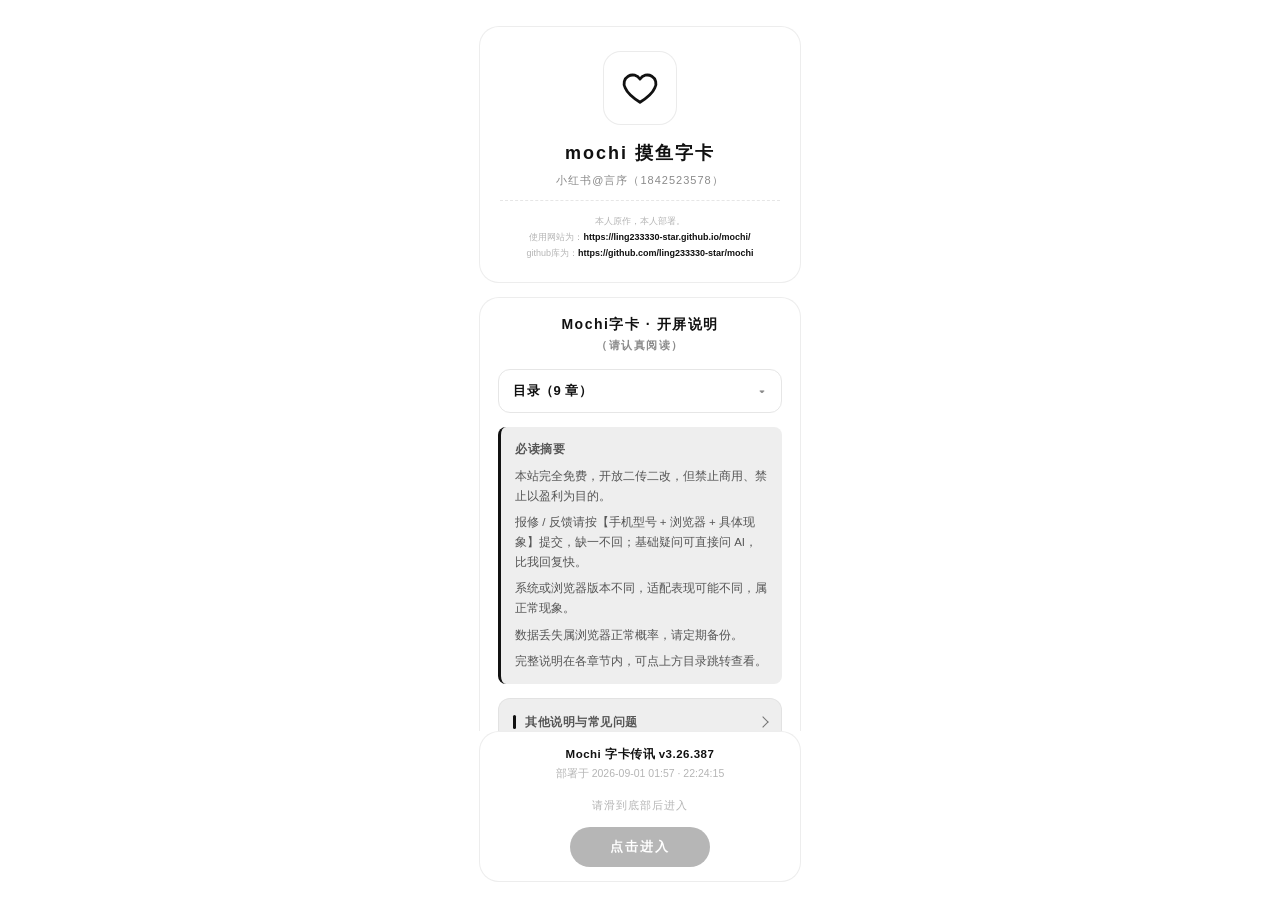
==== index.html @ 381692e0 "build: apply Loki polish update" ====
<!DOCTYPE html>
<html lang="zh-CN">
<head>
<meta charset="UTF-8">
<meta name="viewport" content="width=device-width, initial-scale=1.0, maximum-scale=1.0, user-scalable=no, viewport-fit=cover, interactive-widget=resizes-visual">
<title>Mochi 字卡传讯</title>
<meta name="description" content="情侣专属的摸鱼字卡聊天模拟器">
<meta name="theme-color" content="#111111">
<link rel="manifest" href="./manifest.json">
<!-- v3.5.158：站点图标用带 mochi 字母的 icon-512——Chrome 安卓通知左侧小图标取自站点图标 -->
<link rel="icon" type="image/png" sizes="512x512" href="./icon-512.png">
<link rel="icon" type="image/png" sizes="192x192" href="./icon-192.png">
<link rel="apple-touch-icon" href="./icon-180.png">
<meta name="apple-mobile-web-app-capable" content="yes">
<meta name="mobile-web-app-capable" content="yes">
<meta name="apple-mobile-web-app-status-bar-style" content="black-translucent">
<meta name="apple-mobile-web-app-title" content="Mochi">
<meta name="format-detection" content="telephone=no,address=no,email=no">
<!-- v3.6.x：全局无 Referer——网易云外链（music.163.com/song/media/outer/url）
     对带 Referer 的请求返回 403（防盗链），移动端 WebView/Edge 对
     audio.referrerPolicy 属性支持不完整，页面级 meta 是更可靠的保证 -->
<meta name="referrer" content="no-referrer">
<script>try{if(localStorage.getItem('xy-home-v2:theme-mode')==='dark')document.documentElement.setAttribute('data-theme','dark');}catch(e){}</script>
<style>
* { margin:0; padding:0; box-sizing:border-box; -webkit-tap-highlight-color:transparent; }
:root {
--ink:#111111; --muted:#8a8a8a; --line:#e6e6e6;
--page-bg:#e9e9e9; --page-bg-grad:#f6f6f6;
--phone-bg-a:#ffffff; --phone-bg-b:#f2f2f2; --phone-inset:#e8e8e8;
--card-bg:#ffffff; --card-bg-97:rgba(255,255,255,.97); --card-border:rgba(0,0,0,.1); --card-shadow:rgba(0,0,0,.04);
--input-bg:#ffffff; --input-border:#e0e0e0; --input-focus-border:#999;
--btn-bg:#111111; --btn-ink:#ffffff; --btn-cancel-bg:#eeeeee; --btn-cancel-ink:#555555;
--overlay-bg:rgba(0,0,0,.35); --static-bg:rgba(0,0,0,.04); --track-bg:#e0e0e0;
--hint-ink:#b5b5b5; --soft-ink:#555555; --pill-border:#ddd;
--danger-soft:#fff5f5; --danger-ink:#a32d2d;
--glass-bg:rgba(255,255,255,.92);
--bg-a:#ffffff; --bg-b:#ffffff;
--shadow-strong:rgba(0,0,0,.12);
--desk-font-scale:1;
--desk-card-scale:1;
}
[data-theme="dark"] {
--ink:#f0f0f0; --muted:#8a8a8a; --line:#333333;
--page-bg:#0c0c0c; --page-bg-grad:#1a1a1a;
--phone-bg-a:#1c1c1c; --phone-bg-b:#0e0e0e; --phone-inset:rgba(255,255,255,.08);
--card-bg:#1e1e1e; --card-bg-97:rgba(30,30,30,.97); --card-border:rgba(255,255,255,.1); --card-shadow:rgba(0,0,0,.4);
--input-bg:#2a2a2a; --input-border:#3a3a3a; --input-focus-border:#666;
--btn-bg:#f0f0f0; --btn-ink:#111111; --btn-cancel-bg:#2a2a2a; --btn-cancel-ink:#aaaaaa;
--overlay-bg:rgba(0,0,0,.6); --static-bg:rgba(255,255,255,.06); --track-bg:#3a3a3a;
--hint-ink:#666666; --soft-ink:#aaaaaa; --pill-border:#3a3a3a;
--danger-soft:rgba(163,45,45,.18); --danger-ink:#ef9a9a;
--glass-bg:rgba(30,30,30,.92);
--bg-a:#1c1c1c; --bg-b:#0e0e0e;
--shadow-strong:rgba(0,0,0,.5);
}
html,body { overflow-x:hidden;
min-height:100vh;
font-family:'PingFang SC','Microsoft YaHei',-apple-system,sans-serif;
background:radial-gradient(80% 60% at 50% 0%, var(--page-bg-grad) 0%, transparent 60%), var(--page-bg);
display:flex; align-items:center; justify-content:center;
color:var(--ink);
-webkit-text-size-adjust:100%; text-size-adjust:100%;
overscroll-behavior:none;
}
body { height:100vh; height:100dvh; padding:24px; box-sizing:border-box; margin:0; }
html { margin:0; padding:0; }
.splash {
position:fixed; inset:0; z-index:999;
background:var(--card-bg);
display:flex; flex-direction:column; align-items:center;
transition:opacity .4s ease;
}
.splash.hide { opacity:0; pointer-events:none; display:none; }
.splash-box {
flex:1; min-height:0; width:100%; overflow-y:auto;
display:flex; flex-direction:column; align-items:center;
box-sizing:border-box; text-align:center; padding:26px 20px 12px;
scrollbar-width:none; -ms-overflow-style:none;
}
.splash-box::-webkit-scrollbar { display:none; }
.splash-brandcard {
width:min(322px, 100%); box-sizing:border-box;
padding:24px 20px 20px;
background:var(--card-bg); border:1px solid rgba(0,0,0,.07);
border-radius:20px;
display:flex; flex-direction:column; align-items:center;
animation:splash-fade-up .6s ease .04s backwards;
}
.splash-brandcard .splash-logo {
width:74px; height:74px; margin:0 auto 16px;
border-radius:18px;
background:var(--card-bg); border:1px solid rgba(0,0,0,.08);
display:flex; align-items:center; justify-content:center;
animation:splash-pop .7s ease .1s backwards;
}
.splash-logo svg { width:38px; height:38px; }
.splash-title { font-size:18px; font-weight:800; letter-spacing:2px; color:var(--ink); }
.splash-brand { margin-top:8px; font-size:11px; color:var(--muted); letter-spacing:1px; }
.splash-source { margin-top:12px; padding-top:12px; border-top:1px dashed var(--line); text-align:center; width:100%; }
.splash-source-line { font-size:9px; color:var(--hint-ink); line-height:1.8; letter-spacing:0; white-space:nowrap; }
.splash-source-url { color:var(--ink); font-weight:600; }
.splash-footcard {
width:min(322px, 100%); box-sizing:border-box;
padding:14px 18px calc(14px + var(--mochi-safe-bottom,env(safe-area-inset-bottom,0px)));
background:var(--card-bg); border:1px solid rgba(0,0,0,.07);
border-radius:20px;
display:flex; flex-direction:column; align-items:center;
margin-bottom:calc(var(--mochi-safe-bottom,env(safe-area-inset-bottom,0px)) + 18px);
animation:splash-fade-up .6s ease .4s backwards;
}
.splash-ver {
display:flex; flex-direction:column; align-items:center; gap:3px;
line-height:1.5;
}
.splash-ver .sv-app { font-size:11.5px; font-weight:700; color:var(--ink); letter-spacing:.5px; }
.splash-ver .sv-deploy { font-size:10.5px; color:var(--hint-ink); }
.splash-notice {
margin:14px auto 0; width:min(322px, 100%); text-align:left;
background:var(--card-bg); border:1px solid rgba(0,0,0,.07);
border-radius:20px; padding:18px 18px 20px;
animation:splash-fade-up .6s ease .32s backwards;
}
.splash-notice-title { font-size:14px; font-weight:800; color:var(--ink); text-align:center; margin-bottom:5px; letter-spacing:1.5px; }
.splash-notice-sub { font-size:10.5px; font-weight:600; color:var(--muted); text-align:center; margin-bottom:16px; letter-spacing:1.5px; }
.splash-notice-list p { font-size:11.5px; line-height:1.75; color:var(--soft-ink); }
.splash { --sp-ink:#111111; --sp-soft:rgba(17,17,17,.07); }
[data-theme="dark"] .splash { --sp-ink:#e8e8e8; --sp-soft:rgba(255,255,255,.09); }
.splash-tip {
margin:0 0 12px; padding:10px 14px 11px 16px;
background:var(--sp-soft); border-left:3px solid var(--sp-ink); border-radius:8px;
}
.splash-tip p { color:var(--soft-ink); line-height:1.75; }
.splash-tip p + p { margin-top:6px; }
.splash-tip .splash-tip-h { color:var(--ink); font-weight:800; font-size:12px; }
.splash-summary {
margin:0 0 14px; padding:12px 14px 13px 14px;
background:var(--sp-soft); border-left:3px solid var(--sp-ink); border-radius:8px;
}
.splash-summary-title { font-size:12px; font-weight:800; color:var(--ink); margin-bottom:7px; letter-spacing:.6px; }
.splash-summary p { font-size:11.5px; line-height:1.75; color:var(--soft-ink); }
.splash-summary p + p { margin-top:6px; }
.splash-sec-wrap { counter-reset: notice; }
.splash-sec-wrap + .splash-sec-wrap { margin-top:12px; }
.splash-toc {
margin:0 0 14px;
border:1px solid var(--line); border-radius:12px; overflow:hidden;
background:var(--card-bg);
}
.splash-toc-head {
display:flex; align-items:center; justify-content:space-between; gap:8px;
width:100%; padding:12px 14px;
font-size:13px; font-weight:800; letter-spacing:.5px;
color:var(--ink); background:transparent; border:0; text-align:left;
cursor:pointer; user-select:none; -webkit-tap-highlight-color:transparent;
transition:background .2s ease;
}
.splash-toc-head:active { background:var(--sp-soft); }
.splash-toc-chev {
display:inline-block; width:auto; padding:2px 2px 0; text-align:center;
font-size:11px; line-height:1; color:var(--muted); transition:transform .25s ease;
}
.splash-toc.open .splash-toc-chev { transform:rotate(180deg); }
.splash-toc-body { display:none; border-top:1px solid var(--line); counter-reset: toc; }
.splash-toc.open .splash-toc-body { display:block; }
.splash-toc-chip {
display:flex; align-items:center; gap:10px;
width:100%; padding:11px 14px;
font-size:12px; font-weight:700; line-height:1.2; letter-spacing:.4px;
color:var(--muted); background:transparent; border:0; border-bottom:1px solid var(--line);
text-align:left; cursor:pointer; user-select:none; -webkit-tap-highlight-color:transparent;
transition:color .2s ease, background .2s ease;
}
.splash-toc-chip::before {
counter-increment:toc; content:counter(toc, decimal-leading-zero);
display:inline-block; min-width:20px;
font-size:10px; font-weight:800; letter-spacing:0; color:var(--hint-ink);
font-variant-numeric:tabular-nums;
}
.splash-toc-chip:last-child { border-bottom:0; }
.splash-toc-chip:active { background:var(--sp-soft); }
.splash-toc-chip.active { color:var(--ink); font-weight:800; background:var(--sp-soft); }
.splash-toc-chip.active::before { color:var(--sp-ink); }
.splash-sec-collapsible {
border-radius:12px; overflow:hidden;
background:var(--sp-soft); border:1px solid rgba(0,0,0,.05);
scroll-margin-top:10px; }
[data-theme="dark"] .splash-sec-collapsible { border-color:rgba(255,255,255,.06); }
.splash-sec-collapsible .splash-sec {
margin:0; padding:13px 14px; cursor:pointer; user-select:none; -webkit-tap-highlight-color:transparent;
}
.splash-sec-collapsible .splash-sec::after {
content:""; margin-left:auto;
width:7px; height:7px; border-right:1.5px solid var(--sp-ink);
border-bottom:1.5px solid var(--sp-ink);
transform:rotate(-45deg); transition:transform .2s ease;
flex-shrink:0; opacity:.55;
}
.splash-sec-collapsible.is-collapsed .splash-sec-content { display:none; }
.splash-sec-collapsible:not(.is-collapsed) .splash-sec::after { transform:rotate(45deg); }
.splash-sec-collapsible .splash-sec-content {
padding:4px 16px 14px;
background:var(--card-bg);
border-top:1px solid rgba(127,127,127,.1);
}
.splash-sec {
display:flex; align-items:center; gap:9px;
margin-bottom:9px; font-size:13px; font-weight:800; color:var(--ink); letter-spacing:.5px;
}
.splash-sec::before { content:""; width:3px; height:14px; border-radius:2px; background:var(--sp-ink); flex-shrink:0; }
.splash-sub { margin:12px 0 6px; font-size:11.5px; font-weight:800; color:var(--ink); letter-spacing:.5px; }
.splash-item { counter-increment:notice; position:relative; padding-left:23px; margin-bottom:9px; line-height:1.75; }
.splash-item:last-child { margin-bottom:0; }
.splash-item::before {
content:counter(notice);
position:absolute; left:0; top:2px;
min-width:17px; height:17px; line-height:16px; text-align:center;
box-sizing:border-box; padding:0 2px; border-radius:9px;
background:var(--sp-soft); color:var(--sp-ink);
font-size:10px; font-weight:800;
}
.splash-bullet { position:relative; padding-left:23px; margin-bottom:6px; line-height:1.7; }
.splash-bullet::before {
content:"·"; position:absolute; left:8px; top:-1px;
font-size:15px; font-weight:800; color:var(--sp-ink); line-height:1.6;
}
.splash-enter {
display:inline-block; margin-top:14px; padding:11px 40px;
background:var(--btn-bg); color:var(--btn-ink); font-size:13px; font-weight:700;
border-radius:99px; letter-spacing:2px; cursor:pointer;
-webkit-tap-highlight-color:transparent; user-select:none;
box-shadow:0 3px 10px rgba(0,0,0,.12);
transition:opacity .35s ease, transform .12s ease;
}
.splash-enter:active { opacity:.75; transform:scale(.97); }
.splash-enter.is-disabled { opacity:.3; box-shadow:none; pointer-events:none; }
.splash-enter[hidden] { display:none; }
.splash-enter-hint {
margin-top:16px; font-size:11px; color:var(--hint-ink); letter-spacing:1px;
}
.splash-enter-hint[hidden] { display:none; }
.splash-btns {
display:flex; align-items:center; justify-content:center; gap:10px;
margin-top:14px;
}
.splash-btns .splash-enter { margin-top:0; }
.splash-loading {
margin-top:16px; font-size:12px; color:var(--hint-ink); letter-spacing:1px;
}
.splash-loading[hidden] { display:none; }
@keyframes splash-pop {
0% { transform:scale(.8); opacity:0; }
100% { transform:scale(1); opacity:1; }
}
@keyframes splash-fade-up {
0% { opacity:0; transform:translateY(14px); }
100% { opacity:1; transform:translateY(0); }
}
.phone {
box-sizing:border-box;
width:390px; max-width:100vw; flex-shrink:0; position:relative;
height:min(844px, calc(100dvh - 48px));
height:min(844px, calc(100vh - 48px));
border-radius:44px; padding:16px 18px 18px;
display:flex; flex-direction:column; overflow:hidden;
box-shadow:0 30px 70px rgba(0,0,0,.1), inset 0 0 0 1px var(--phone-inset);
background:
linear-gradient(168deg, var(--bg-a, #ffffff) 0%, var(--bg-b, #f2f2f2) 100%);
}
@media (max-width: 900px) {
html, body { padding:0; min-height:100vh; min-height:100svh; min-height:100dvh; }
.phone {
box-sizing:border-box;
width:100vw; height:100vh; height:100svh; height:100dvh;
border-radius:0; box-shadow:none;
padding:0 18px 18px;
}
.statusbar {
padding-top:max(calc(14px + env(safe-area-inset-top, 0px)), 14px);
padding-bottom:10px;
}
}
html.force-mobile, html.force-mobile body { padding:0; min-height:100vh; min-height:100svh; min-height:100dvh; }
html.force-mobile .phone {
box-sizing:border-box;
width:100vw; height:100vh; height:100svh; height:100dvh;
border-radius:0; box-shadow:none;
padding:0 18px 18px;
}
html.force-mobile .statusbar {
padding-top:max(calc(14px + env(safe-area-inset-top, 0px)), 14px);
padding-bottom:10px;
}
html.force-mobile .phone input:not([readonly]):not([type="checkbox"]):not([type="radio"]):not([type="range"]):not([type="file"]):not([type="color"]):not([type="hidden"]):not([type="date"]):not([type="time"]):not([type="datetime-local"]):not([type="month"]):not([type="week"]):not([type="button"]):not([type="submit"]):not([type="reset"]),
html.force-mobile .phone textarea:not([readonly]),
html.force-mobile .phone select,
html.force-mobile .phone [contenteditable="true"] { font-size:16px; }
html.force-mobile, html.force-mobile body, html.force-mobile * { touch-action: manipulation; }
html.force-mobile, html.force-mobile body, html.force-mobile .phone, html.force-mobile img { -webkit-touch-callout:none; }
html.force-mobile .tabbar { margin-bottom:var(--mochi-safe-bottom,env(safe-area-inset-bottom,0px)); }
html.force-mobile .phone .page.full .chat-input-row {
margin: 0; border-radius: 0;
border-left: none; border-right: none; border-bottom: none;
padding-left: 12px; padding-right: 12px; padding-top: 10px;
padding-bottom: calc(10px + var(--mochi-safe-bottom,env(safe-area-inset-bottom,0px)));
}
html.force-mobile .phone .page.full .chat-head { padding-top: calc(10px + env(safe-area-inset-top, 0px)); }
html.force-mobile .phone .page.full { padding-bottom: 0; }
html.force-mobile #page-chat { background: var(--page-bg-grad); }
html.force-mobile button, html.force-mobile .app, html.force-mobile .set-row,
html.force-mobile .tab, html.force-mobile .msg, html.force-mobile .feed-post,
html.force-mobile .mail-item { -webkit-tap-highlight-color:transparent; }
html.force-mobile .page-slide,
html.force-mobile .deco-widget, html.force-mobile .mini-card, html.force-mobile .checkin,
html.force-mobile .weekend-box, html.force-mobile .music-widget,
html.force-mobile .memo-card, html.force-mobile .mood-card, html.force-mobile .week-card,
html.force-mobile .desk-period, html.force-mobile .app-grid, html.force-mobile .mini-row { zoom:1; }
.fs-active .phone, .fs-css-active .phone {
width:100vw; height:100vh; height:100svh; height:100dvh;
max-width:none; border-radius:0; box-shadow:none;
padding:0 18px 18px;
}
@media (display-mode: fullscreen) {
.phone {
width:100vw; height:100vh; height:100svh; height:100dvh;
max-width:none; border-radius:0; box-shadow:none;
padding:0 18px 18px;
}
}
html.ios-vv-fit:not(.ios-pwa-standalone) .phone,
html.tablet.ios-vv-fit:not(.ios-pwa-standalone) .phone { height:var(--mochi-ios-h, 100dvh); }
.ios-pwa-standalone .phone,
html.tablet.ios-pwa-standalone .phone {
position:fixed;
inset:auto;
top:0;
left:0;
width:100vw;
max-width:none;
height:100vh;
margin:0;
border-radius:0;
box-shadow:none;
padding-top:10px;
padding-bottom:0;
}
html.ios-pwa-standalone .tabbar { margin-bottom:0; }
html.ios-pwa-standalone,
html.ios-pwa-standalone body {
width:100%;
height:100vh;
min-height:100vh;
margin:0;
padding:0;
overflow:hidden;
display:block;
}
html.ios-pwa-standalone,
html.ios-pwa-standalone body { background: var(--bg-b); }
@media (display-mode: standalone) {
html, body { background: var(--bg-b); }
}
@media (max-width: 900px) {
.phone input:not([readonly]):not([type="checkbox"]):not([type="radio"]):not([type="range"]):not([type="file"]):not([type="color"]):not([type="hidden"]):not([type="date"]):not([type="time"]):not([type="datetime-local"]):not([type="month"]):not([type="week"]):not([type="button"]):not([type="submit"]):not([type="reset"]),
.phone textarea:not([readonly]),
.phone select,
.phone [contenteditable="true"] {
font-size:16px;
}
html, body, * { touch-action: manipulation; }
html, body, .phone, img { -webkit-touch-callout:none; }
}
@media (max-width: 900px) {
.tabbar {
margin-bottom:var(--mochi-safe-bottom,env(safe-area-inset-bottom,0px));
}
.phone .page.full .chat-input-row {
margin: 0;
border-radius: 0;
border-left: none; border-right: none; border-bottom: none;
padding-left: 12px; padding-right: 12px;
padding-top: 10px;
padding-bottom: calc(10px + var(--mochi-safe-bottom,env(safe-area-inset-bottom,0px)));
}
.phone .page.full .chat-head { padding-top: calc(10px + env(safe-area-inset-top, 0px)); }
.phone .page.full { padding-bottom: 0; }
#page-chat { background: var(--page-bg-grad); }
}
@media (display-mode: fullscreen) {
.phone .page.full .chat-head { padding-top: max(env(safe-area-inset-top, 0px), 12px); }
.phone .page.full .gs-title, .phone .page.full .card-tabs,
.phone .page.full .div-h-title, .phone .page.full .stats-top-name { padding-top: max(env(safe-area-inset-top, 0px), 12px); }
}
.fs-active .phone .page.full .chat-head { padding-top: max(env(safe-area-inset-top, 0px), 12px); }
.fs-active .phone .page.full .gs-title, .fs-active .phone .page.full .card-tabs,
.fs-active .phone .page.full .div-h-title, .fs-active .phone .page.full .stats-top-name { padding-top: max(env(safe-area-inset-top, 0px), 12px); }
@media (max-width: 900px) {
.ios-fs-active .phone { padding-top: max(env(safe-area-inset-top, 0px), 12px); }
.ios-fs-active .phone .statusbar { display: none; }
}
@media (max-width: 900px) {
.fs-css-active .phone { padding-top: max(env(safe-area-inset-top, 0px), 12px); }
}
html.tablet body { padding:0; }
html.tablet .phone {
width:min(640px, 100vw); max-width:none; flex-shrink:0;
height:100vh; height:100svh; height:100dvh;
border-radius:0; box-shadow:none;
padding:0 18px 18px;
}
html.tablet .phone.no-statusbar { padding:0; }
html.tablet .statusbar {
padding-top:max(calc(14px + env(safe-area-inset-top, 0px)), 14px);
padding-bottom:10px;
}
html.tablet.fs-active .phone, html.tablet.fs-css-active .phone { width:100vw; max-width:none; }
@media (display-mode: fullscreen) { html.tablet .phone { width:100vw; max-width:none; } }
html.tablet.ios-fs-active .phone { padding-top:max(env(safe-area-inset-top, 0px), 12px); }
html.tablet .phone .page.full .chat-input-row {
margin:0; border-radius:0;
border-left:none; border-right:none; border-bottom:none;
padding-left:12px; padding-right:12px;
padding-top:10px;
padding-bottom:calc(10px + var(--mochi-safe-bottom,env(safe-area-inset-bottom,0px)));
}
html.tablet .phone .page.full .chat-head { padding-top:calc(10px + env(safe-area-inset-top, 0px)); }
html.tablet .phone .page.full { padding-bottom:0; }
html.tablet #page-chat { background:var(--page-bg-grad); }
html.tablet .tabbar { margin-bottom:var(--mochi-safe-bottom,env(safe-area-inset-bottom,0px)); }
html.tablet .page-slide { zoom:1; }
html.tablet .deco-widget, html.tablet .mini-card, html.tablet .checkin,
html.tablet .weekend-box, html.tablet .music-widget, html.tablet .memo-card,
html.tablet .mood-card, html.tablet .week-card, html.tablet .desk-period, html.tablet .app-grid, html.tablet .mini-row { zoom:1; }
html.tablet .app .app-ico { width:64px; height:64px; }
html.tablet .app .app-name { font-size:12px; }
html.tablet .msg:not(.msg-ask):not(.msg-center) { max-width:70%; }
html.tablet .modal { width:min(320px, 82vw); }
html.tablet .phone input:not([readonly]):not([type="checkbox"]):not([type="radio"]):not([type="range"]):not([type="file"]):not([type="color"]):not([type="hidden"]):not([type="date"]):not([type="time"]):not([type="datetime-local"]):not([type="month"]):not([type="week"]):not([type="button"]):not([type="submit"]):not([type="reset"]),
html.tablet .phone textarea:not([readonly]),
html.tablet .phone select,
html.tablet .phone [contenteditable="true"] { font-size:16px; }
html.tablet, html.tablet * { touch-action:manipulation; }
html.tablet body, html.tablet .phone, html.tablet img { -webkit-touch-callout:none; }
@media (orientation: landscape) and (min-width: 1024px) {
html.tablet .phone { width:min(820px, 100vw); }
html.tablet .msg:not(.msg-ask):not(.msg-center) { max-width:min(70%, 460px); }
html.tablet .modal { width:min(360px, 82vw); }
}
.cc-import-progress {
position:fixed; inset:0; z-index:99999;
background:rgba(0,0,0,.45);
display:flex; align-items:center; justify-content:center;
}
.cc-import-progress[hidden] { display:none; }
.cc-ip-box {
width:min(280px, 84vw); background:var(--card-bg); border-radius:18px;
padding:22px 20px 18px; text-align:center;
box-shadow:0 20px 50px rgba(0,0,0,.18);
}
.cc-ip-title { font-size:15px; font-weight:700; margin-bottom:12px; }
.cc-ip-bar {
height:8px; border-radius:99px; background:var(--track-bg); overflow:hidden; margin:14px 0 10px;
}
.cc-ip-fill {
height:100%; width:0%; border-radius:99px; background:var(--btn-bg);
transition:width .25s ease;
}
.cc-ip-sub { font-size:12px; color:var(--muted); min-height:16px; }
@media (max-width: 900px) {
button, .app, .set-row, .tab, .msg, .feed-post, .mail-item {
-webkit-tap-highlight-color:transparent;
}
}
body.scroll-lock { overflow:hidden; }
body.scroll-lock .page { overflow:hidden; }
.ce-box {
white-space:pre-wrap; word-break:break-word; outline:none;
caret-color:var(--ink); line-height:1.5;
}
.ce-box:empty::before {
content:attr(data-ph); color:var(--hint-ink); pointer-events:none;
}
input.ce-ghost, textarea.ce-ghost {
position:absolute; width:1px !important; height:1px !important; opacity:0;
pointer-events:none; padding:0; border:0;
}
#tc-mask, #call-mask, #feed-notice-panel, #poke-card, #emoji-panel, #chat-ask-panel, #qa-mask {
overscroll-behavior:contain;
}
.glass {
background: var(--glass-bg);
border: 1px solid var(--card-border);
box-shadow: 0 2px 8px var(--card-shadow);
}
.app-ico svg, .deco-avatar .ring svg, .chat-item .av svg, .chat-search svg,
.ch-back svg, .set-row .ico svg, .set-row .arrow svg, .msg-av svg,
.mw-btn, .mw-heart {
stroke: var(--ink);
}
.mw-bars { fill: var(--ink); }
.statusbar {
display:flex; align-items:center; justify-content:space-between;
padding:4px 4px 12px; font-size:13px; font-weight:600; z-index:2;
}
.statusbar .brand { font-weight:800; letter-spacing:.5px; }
.statusbar .sb-right { display:flex; align-items:center; gap:8px; }
.statusbar .icons { display:flex; gap:6px; align-items:center; }
.page { flex:1; display:flex; flex-direction:column; overflow-y:auto; z-index:2; padding-bottom:4px; }
.page[hidden] { display:none; }
.app[hidden] { display:none !important; }
.modal-mask {
position:absolute; inset:0; z-index:90;
background:var(--overlay-bg);
display:flex; align-items:center; justify-content:center;
}
.modal-mask[hidden] { display:none; }
.modal {
width:min(272px, 82vw);
max-height: min(78vh, calc(100% - 24px));
overflow-y:auto;
background:var(--card-bg-97);
border:1px solid var(--card-border);
border-radius:22px; padding:18px 18px 16px;
box-shadow:0 20px 50px var(--shadow-strong);
}
.modal-title { font-size:15px; font-weight:700; margin-bottom:12px; }
.modal-input {
width:100%; border:1px solid var(--input-border); border-radius:12px;
padding:10px 12px; font-size:14px; font-family:inherit;
outline:none; background:var(--input-bg); color:var(--ink);
}
.modal-input:focus { border-color:var(--input-focus-border); }
.modal-input[hidden] { display:none; }
.modal-textarea {
width:100%; border:1px solid var(--input-border); border-radius:12px;
padding:10px 12px; font-size:13px; font-family:inherit;
outline:none; background:var(--input-bg); color:var(--ink);
resize:vertical; min-height:64px; line-height:1.6;
}
.modal-textarea[hidden] { display:none; }
.modal-textarea:focus { border-color:var(--input-focus-border); }
.modal-textarea.ce-box {
max-height:38vh;
overflow-y:auto;
-webkit-overflow-scrolling:touch;
overscroll-behavior:contain;
}
.modal, .modal-textarea.ce-box {
scrollbar-width:none; -ms-overflow-style:none;
}
.modal::-webkit-scrollbar, .modal-textarea.ce-box::-webkit-scrollbar { display:none; }
.modal.modal--big { width:min(330px, 94vw); }
.modal.modal--big .modal-textarea,
.modal.modal--big .modal-textarea.ce-box { max-height:52vh; }
.modal-swatches { display:flex; flex-wrap:wrap; gap:12px; margin-top:4px; }
.modal-swatches[hidden] { display:none; }
.modal-pills { display:flex; flex-wrap:wrap; gap:8px; margin-top:4px; }
.modal-pills[hidden] { display:none; }
.modal-slider { margin-top:6px; }
.modal-slider[hidden] { display:none; }
.ms-head { display:flex; justify-content:space-between; align-items:center; margin-bottom:2px; }
.ms-label { font-size:12px; color:var(--muted); }
.ms-val { font-size:13px; font-weight:700; color:var(--ink); min-width:40px; text-align:right; }
.ms-range {
width:100%; margin:6px 0; -webkit-appearance:none; appearance:none;
height:4px; border-radius:99px; background:var(--track-bg); outline:none;
}
.ms-range::-webkit-slider-thumb {
-webkit-appearance:none; appearance:none; width:22px; height:22px; border-radius:50%;
background:var(--btn-bg); border:3px solid var(--card-bg); box-shadow:0 1px 5px rgba(0,0,0,.3); cursor:pointer;
}
.ms-range::-moz-range-thumb {
width:16px; height:16px; border-radius:50%; background:var(--btn-bg);
border:3px solid var(--card-bg); box-shadow:0 1px 5px rgba(0,0,0,.3); cursor:pointer;
}
.ms-preview {
display:flex; align-items:center; gap:12px; margin-top:10px;
padding:10px 14px; background:var(--static-bg); border-radius:14px;
}
.ms-preview[hidden] { display:none; }
.ms-ico {
width:52px; height:52px; flex-shrink:0;
background:var(--glass-bg); border:1px solid var(--card-border);
box-shadow:0 3px 8px rgba(0,0,0,.08);
}
.ms-preview-txt { font-size:12px; color:var(--muted); }
.pill {
padding:8px 16px; font-size:13px; border-radius:99px;
border:1px solid var(--pill-border); background:var(--card-bg); color:var(--soft-ink);
cursor:pointer; font-family:inherit; font-weight:600;
}
.pill.on { background:var(--card-bg); color:var(--ink); border-color:var(--btn-bg); }
.sw {
width:42px; height:42px; border-radius:50%; cursor:pointer;
border:2px solid transparent; box-shadow:0 2px 6px rgba(0,0,0,.1);
}
.sw:hover { transform:scale(1.1); }
.sw.on { border-color:var(--ink); }
.modal-custom {
display:block; margin:12px auto 0; padding:6px 18px;
font-size:12px; color:var(--muted); background:transparent;
border:1px solid var(--pill-border); border-radius:99px; cursor:pointer; font-family:inherit;
}
.modal-custom:hover { color:var(--ink); border-color:#bbb; }
.modal-custom.on { color:var(--ink); border-color:var(--ink); }
.modal-custom[hidden] { display:none; }
.modal-btns { display:flex; gap:10px; margin-top:16px; }
.modal-btn {
flex:1; border:none; border-radius:12px; padding:11px;
font-size:14px; font-family:inherit; cursor:pointer;
}
.modal-btn.cancel { background:var(--btn-cancel-bg); color:var(--btn-cancel-ink); }
.modal-btn.ok { background:var(--btn-bg); color:var(--btn-ink); font-weight:600; }
.modal-btn.copy { background:var(--btn-bg); color:var(--btn-ink); font-weight:600; }
.modal-btn[hidden] { display:none; }
.page { scrollbar-width:none; -ms-overflow-style:none; }
.page::-webkit-scrollbar { display:none; }
.modal-select {
width:100%; border:1px solid var(--input-border); border-radius:12px;
padding:11px 13px; font-size:13px; font-family:inherit; background:var(--input-bg); color:var(--ink);
outline:none; margin-top:4px;
}
.modal-select[hidden] { display:none; }
.modal-select:focus { border-color:var(--input-focus-border); }
.modal-file {
display:block; margin:10px auto 0; padding:6px 16px;
font-size:12px; color:var(--soft-ink); background:transparent;
border:1px solid var(--pill-border); border-radius:10px; cursor:pointer; font-family:inherit;
}
.modal-file:hover { border-color:#999; color:var(--ink); }
.modal-file[hidden] { display:none; }
.modal-static {
font-size:14px; line-height:1.7; color:var(--ink);
background:var(--static-bg); border-radius:12px; padding:12px 14px;
margin-bottom:14px; white-space:pre-wrap; word-break:break-word;
}
.modal-static[hidden] { display:none; }
.pwa-install {
position:fixed; right:16px; bottom:calc(16px + var(--mochi-safe-bottom,env(safe-area-inset-bottom,0px))); z-index:900;
display:flex; align-items:center; gap:6px;
background:var(--btn-bg); color:var(--btn-ink); border:none; border-radius:99px;
padding:11px 18px; font-size:13px; font-family:inherit; font-weight:600;
cursor:pointer; box-shadow:0 6px 20px rgba(0,0,0,.25);
}
.pwa-install svg { width:16px; height:16px; }
.pwa-install[hidden] { display:none; }
.pwa-ios-hint {
position:fixed; right:16px; bottom:calc(16px + var(--mochi-safe-bottom,env(safe-area-inset-bottom,0px))); z-index:900;
background:rgba(17,17,17,.92); color:#fff; border-radius:14px;
padding:12px 16px; font-size:12px; line-height:1.5; max-width:240px;
box-shadow:0 6px 20px rgba(0,0,0,.25); cursor:pointer;
}
.pwa-ios-hint[hidden] { display:none; }
.ver-update-bar {
position:fixed; top:0; left:0; right:0; z-index:998;
display:flex; align-items:center; justify-content:center; gap:10px;
padding:10px 14px;
padding-top:calc(10px + env(safe-area-inset-top, 0px));
background:rgba(17,17,17,.94); color:#fff; font-size:13px;
box-shadow:0 4px 16px rgba(0,0,0,.25);
}
.ver-update-bar[hidden] { display:none; }
.ver-update-bar .vub-txt { font-weight:600; }
.ver-update-bar .vub-act {
flex-shrink:0; padding:5px 14px; border-radius:99px;
background:var(--card-bg); color:var(--ink); font-weight:700; cursor:pointer;
-webkit-tap-highlight-color:transparent;
}
.ver-update-bar .vub-act:active { opacity:.8; }
.poke-card-scroll, .tc-body, .mg-list, .emoji-groups,
.card-list, .mem-scroll, .cal-scroll, .div-scroll, .gs-scroll,
.chat-search, .fav-list, .feed-list, .mail-list, .qa-body,
.sm-list, .music-list, .feed-notice-panel, .feed-comment-panel,
.emoji-panel, #com-sticker-list, .chat-draft-items {
overscroll-behavior: contain;
}
.tc-hint, .tc-q, .tc-opt, .qa-q, .cal-message, .mem-next,
.div-card-meaning, .msg-bubble, .feed-content, .feed-comment,
.mail-body, .tc-li-q, .modal-static {
word-break: break-word;
overflow-wrap: anywhere;
}
.sfx-card .set-row { border-bottom:none; padding-bottom:6px; }
.sfx-presets { display:flex; flex-wrap:wrap; gap:8px; padding:6px 16px 12px; }
.sfx-preset {
padding:6px 13px; border-radius:99px; font-size:12px; font-weight:600;
border:1px solid rgba(0,0,0,.12); background:#fff; color:#444;
font-family:inherit; cursor:pointer; -webkit-tap-highlight-color:transparent;
transition:background .15s ease, color .15s ease, border-color .15s ease;
}
.sfx-preset:active { background:rgba(0,0,0,.07); }
.sfx-preset.on { background:var(--ink); color:#fff; border-color:var(--ink); }
.sfx-tools { display:flex; gap:8px; flex-wrap:wrap; padding:0 16px 14px; }
:root {
--widget-bg:#ffffff;
--widget-border:rgba(0,0,0,.1);
--widget-btn:#111111;
--widget-btn-text:#ffffff;
--widget-heart:#111111;
--widget-opacity:1;
--app-ico-radius:18px;
--desk-bg-blur:0px;
--desk-bg-mask-op:0;
--desk-card-radius:20px;
}
.phone-bg-mask {
position:absolute; inset:0; z-index:0; pointer-events:none;
background:rgba(255,255,255,var(--desk-bg-mask-op,0));
border-radius:inherit;
}
.phone-bg-mask.blur-on {
backdrop-filter:blur(var(--desk-bg-blur,0px));
-webkit-backdrop-filter:blur(var(--desk-bg-blur,0px));
}
.page-slide { zoom:var(--desk-font-scale, 1); }
.deco-widget, .mini-row, .checkin, .weekend-box, .music-widget,
.week-card, .desk-period, .app-grid { zoom:var(--desk-card-scale, 1); }
@media (max-width: 900px) {
.page-slide,
.deco-widget, .mini-row, .checkin, .weekend-box, .music-widget,
.week-card, .desk-period, .app-grid { zoom:1; }
}
.deco-widget {
position:relative; height:190px; border-radius:26px;
margin-top:14px; margin-bottom:14px; flex-shrink:0;
background:var(--widget-bg);
border:1px solid var(--widget-border);
box-shadow:0 4px 14px rgba(0,0,0,.05);
display:flex; flex-direction:column; align-items:center; justify-content:center;
padding:14px 16px 12px;
opacity:var(--widget-opacity);
}
.deco-avatars {
display:flex; align-items:center; justify-content:center; gap:22px;
}
.deco-avatar { display:flex; flex-direction:column; align-items:center; gap:8px; cursor:pointer; }
.deco-avatar .ring {
width:80px; height:80px; border-radius:var(--msg-av-radius, 50%);
background:#f5f5f5; border:1px solid rgba(0,0,0,.08);
display:flex; align-items:center; justify-content:center; overflow:hidden;
transition:transform .18s ease;
}
.deco-avatar:active .ring { transform:scale(.95); }
.deco-avatar .ring svg { width:34px; height:34px; }
.deco-avatar .ring img { width:100%; height:100%; object-fit:cover; display:block; border-radius:var(--msg-av-radius, 50%); }
.deco-avatar .lbl {
font-size:11px; color:#666; font-weight:600; letter-spacing:.5px;
background:#fff; border:1px solid rgba(0,0,0,.1);
padding:3px 13px; border-radius:99px; cursor:pointer;
}
.deco-avatar .lbl:hover { background:rgba(0,0,0,.04); }
.deco-heart {
flex-shrink:0;
display:flex; align-items:center; justify-content:center;
color:#111;
}
.deco-heart svg { width:20px; height:20px; }
.deco-love {
margin-top:12px; text-align:center; color:var(--ink);
width:84%;
border-top:1px solid rgba(0,0,0,.1);
padding-top:10px;
line-height:1.6;
display:flex; align-items:baseline; justify-content:center; gap:10px;
}
.deco-love #love-days { font-size:20px; font-weight:800; letter-spacing:1px; white-space:nowrap; }
.deco-love #love-date {
font-size:11px; color:var(--muted); letter-spacing:.5px;
white-space:nowrap; overflow:hidden; text-overflow:ellipsis; min-width:0;
}
.mini-row { display:flex; gap:12px; margin-bottom:14px; flex-shrink:0; }
.mini-card { flex:1; height:92px; overflow:hidden; box-sizing:border-box; border-radius:20px; padding:14px; box-shadow:0 6px 16px rgba(0,0,0,.06); background:var(--widget-bg); opacity:var(--widget-opacity); border:1px solid var(--widget-border); display:flex; flex-direction:column; justify-content:center; }
.mc-top { font-size:11px; color:var(--muted); letter-spacing:1px; }
.mc-b { font-size:13px; font-weight:600; color:var(--ink); margin-top:6px; line-height:1.45; }
.mc-b b { font-size:16px; }
.mini-card .mc-b { white-space:nowrap; overflow:hidden; text-overflow:ellipsis; height:18.85px; line-height:18.85px; }
.mini-card #love-quote {
white-space:normal; display:-webkit-box; -webkit-box-orient:vertical; -webkit-line-clamp:3;
overflow:hidden; text-overflow:clip; height:45px; line-height:15px; margin-top:2px;
}
.mini-card[data-card-bg="fish"] .mc-b {
height:45px; line-height:15px; margin-top:2px; overflow:hidden;
}
.mini-card[data-card-bg="fish"] .mc-b b { line-height:inherit; }
.checkin {
display:flex; align-items:center; gap:10px;
border-radius:18px; padding:12px 14px; margin:0 0 14px; flex-shrink:0;
height:66px; box-sizing:border-box; overflow:hidden;
background:var(--widget-bg);
box-shadow:0 4px 14px rgba(0,0,0,.05);
opacity:var(--widget-opacity);
border:1px solid var(--widget-border);
}
.ck-heart {
width:30px; height:30px; border-radius:50%; flex-shrink:0;
background:var(--widget-heart); color:#fff;
display:flex; align-items:center; justify-content:center; font-size:13px;
}
.ck-txt {
flex:1; font-size:11px; color:#555; font-weight:500; letter-spacing:.5px;
white-space:nowrap; overflow:hidden; text-overflow:ellipsis;
}
.ck-btn {
font-size:12px; font-weight:700; color:var(--widget-btn-text); cursor:pointer;
background:var(--widget-btn); padding:9px 16px; border-radius:99px;
box-shadow:0 3px 8px rgba(0,0,0,.12);
display:inline-flex; align-items:center; min-height:38px; border:none;
font-family:inherit; -webkit-tap-highlight-color:transparent;
}
.ck-btn.done { background:#e2e2e2; color:#777; box-shadow:none; }
.weekend-box {
position:relative; display:flex; align-items:center; justify-content:space-between; gap:8px;
border-radius:16px; padding:9px 12px; margin:0 0 14px; flex-shrink:0;
height:66px; box-sizing:border-box; overflow:hidden;
background:var(--widget-bg);
box-shadow:0 4px 14px rgba(0,0,0,.05);
opacity:var(--widget-opacity);
border:1px solid var(--widget-border);
}
.we-combo {
position:absolute; top:-9px; right:10px;
font-size:10px; font-weight:700; color:#fff; letter-spacing:.5px;
background:#e8533d; padding:2px 8px; border-radius:99px;
box-shadow:0 2px 8px rgba(232,83,61,.4);
opacity:0; transform:translateY(3px) scale(.9); pointer-events:none;
transition:opacity .18s ease, transform .18s ease;
}
.we-combo.on { opacity:1; transform:translateY(0) scale(1); }
.we-left { display:flex; flex-direction:column; gap:0; min-width:0; }
.we-top {
display:flex; align-items:baseline; gap:8px; min-width:0;
line-height:1.2;
}
.we-days { font-size:13px; font-weight:700; color:var(--ink); letter-spacing:.5px; white-space:nowrap; flex-shrink:0; }
.we-sub { font-size:9px; color:var(--muted); letter-spacing:1px; white-space:nowrap; overflow:hidden; text-overflow:ellipsis; min-width:0; }
.we-ta {
display:grid; grid-template-columns:1fr 1fr; gap:2px 16px;
margin-top:1px; font-size:10px; line-height:1.2; color:#555; font-weight:600;
}
.we-ta .pair { display:flex; align-items:baseline; gap:5px; white-space:nowrap; }
.we-ta .pair i { font-style:normal; }
.we-ta .pair b { color:var(--ink); font-size:12px; font-weight:700; }
.we-ta i { font-style:normal; }
.we-sep {
font-style:normal; color:#c9c9c9; font-weight:400;
margin:0 10px; font-size:10px;
}
.we-btn {
flex-shrink:0;
border:none; cursor:pointer; font-family:inherit;
background:var(--widget-btn); color:var(--widget-btn-text); font-size:12px; font-weight:700;
padding:6px 11px; border-radius:99px; box-shadow:0 3px 8px rgba(0,0,0,.25);
display:flex; align-items:center; gap:3px;
}
.we-btn:active { transform:scale(.95); }
.we-btn b { font-size:13px; }
.app-grid { display:grid; grid-template-columns:repeat(4,1fr); gap:14px 8px; padding:2px 8px 6px; }
.app { display:flex; flex-direction:column; align-items:center; gap:8px; cursor:pointer; }
.app .app-ico {
width:min(58px, 21vw); height:min(58px, 21vw); border-radius:var(--app-ico-radius);
background: rgba(255,255,255,.92); border:1px solid rgba(0,0,0,.1);
box-shadow:0 2px 8px rgba(0,0,0,.04);
display:flex; align-items:center; justify-content:center;
transition:transform .18s ease, box-shadow .18s ease;
}
.app:hover .app-ico {
transform:translateY(-2px) scale(1.05);
box-shadow:0 4px 12px rgba(0,0,0,.08);
}
.app .app-ico svg { width:28px; height:28px; stroke:var(--ink); }
.app .app-ico img { width:100%; height:100%; object-fit:cover; border-radius:18px; display:block; }
.app-badge-box { position:relative; }
.app-badge {
position:absolute; top:-5px; right:-6px; min-width:18px; height:18px; padding:0 5px;
background:#fff; color:#333; font-size:10px; font-weight:700; line-height:16px;
text-align:center; border-radius:10px; border:1px solid rgba(0,0,0,.15);
box-shadow:0 1px 4px rgba(0,0,0,.08); box-sizing:border-box;
}
.app-badge[hidden] { display:none; }
.app-grid.editing .app-ico { outline:2px solid var(--ink); outline-offset:3px; }
.app .app-name { font-size:11px; color:var(--ink); letter-spacing:.5px; }
.app .app-name { white-space:nowrap; overflow:hidden; text-overflow:ellipsis; max-width:100%; height:14px; line-height:14px; display:block; }
.page-slide .app[data-desk-widget^="app-"] { align-self:center; margin:8px 0; }
.app-grid { margin-top:0; }
.app-grid.p2-grid { margin-top:0; }
.page-slide > [data-desk-widget]:first-child { margin-top:14px; }
.desktop-pages {
flex:1; min-height:0; display:flex;
overflow-x:auto; overflow-y:hidden;
scroll-snap-type:x mandatory;
-webkit-overflow-scrolling:touch;
scrollbar-width:none; -ms-overflow-style:none;
touch-action:pan-x pan-y;
gap:var(--desk-page-gap, 8px);
}
.desktop-pages::-webkit-scrollbar { display:none; }
.page-slide {
width:100%; flex-shrink:0; height:100%;
scroll-snap-align:start;
overflow-y:auto; scrollbar-width:none; -ms-overflow-style:none;
touch-action:pan-x pan-y;
}
.page-slide::-webkit-scrollbar { display:none; }
#page-phone { position:relative; }
#page-phone { user-select:none; -webkit-user-select:none; -webkit-touch-callout:none; }
.dots {
position:absolute; left:0; right:0; bottom:6px;
display:flex; justify-content:center; gap:8px; padding:0;
}
.dot {
width:7px; height:7px; border-radius:99px; background:rgba(0,0,0,.18); cursor:pointer;
transition:width .25s ease, background .25s ease;
}
.dot.active { width:20px; background:var(--ink); }
.page-slide { padding-bottom:18px; }
.page-slide.desk-page {
display:flex; flex-direction:column;
}
.desk-page-hint {
display:none; margin:auto; text-align:center; color:var(--muted);
font-size:12px; letter-spacing:1px; padding:40px 20px;
}
.desk-page-add {
margin:16px auto; padding:10px 22px; border-radius:99px;
border:1px dashed rgba(0,0,0,.2); background:rgba(255,255,255,.6);
color:var(--ink); font-size:13px; font-weight:600; cursor:pointer;
display:none; align-items:center; gap:6px;
}
.decor-on .page-slide.desk-page .desk-page-hint { display:block; }
.decor-on .page-slide.desk-page .desk-page-add { display:inline-flex; }
.desk-widget, [data-desk-widget] {
position:relative;
}
.deco-widget, .mini-card, .checkin, .weekend-box, .music-widget,
.memo-card, .mood-card, .week-card,
.desk-clock, .desk-cal, .desk-timer, .desk-anniv, .desk-period,
.desk-text-widget, .desk-countdown-widget {
border-radius:var(--desk-card-radius, 20px);
}
.desk-lib {
position:fixed; inset:0; z-index:99;
display:flex; align-items:center; justify-content:center;
background:rgba(0,0,0,.4);
}
.desk-lib-box {
width:min(88vw,380px); max-height:78vh; overflow:auto;
background:#fff; border-radius:16px; padding:16px;
box-shadow:0 8px 30px rgba(0,0,0,.2);
scrollbar-width:none;
}
.desk-lib-box::-webkit-scrollbar { display:none; }
.desk-lib-title { font-size:15px; font-weight:700; margin-bottom:4px; }
.desk-lib-sub { font-size:11px; color:#888; margin-bottom:12px; }
.desk-lib-item {
display:flex; align-items:center; gap:10px;
padding:10px 12px; border:1px solid #eee; border-radius:10px; margin-bottom:8px;
font-size:13px;
}
.desk-lib-item .dl-meta { flex:1; min-width:0; }
.desk-lib-item .dl-name { font-size:13px; font-weight:600; color:var(--ink,#111); }
.desk-lib-item .dl-where { font-size:11px; color:#999; margin-top:2px; }
.desk-lib-item .dl-btn {
font-size:12px; padding:4px 12px; border:none; border-radius:99px;
background:#111; color:#fff; cursor:pointer; font-family:inherit; flex-shrink:0;
}
.desk-lib-item .dl-btn:disabled { background:#ddd; color:#999; }
.desk-clock { padding:14px 16px; margin:0 0 14px; text-align:center; }
.desk-clock .dc-time { font-size:32px; font-weight:700; letter-spacing:2px; color:var(--ink,#111); line-height:1.1; }
.desk-clock .dc-date { font-size:12px; color:var(--muted,#888); margin-top:4px; }
.desk-cal { padding:12px 14px; margin:0 0 14px; }
.desk-cal .dcal-head { display:flex; align-items:center; justify-content:space-between; margin-bottom:8px; }
.desk-cal .dcal-title { font-size:13px; font-weight:600; color:var(--ink,#111); }
.desk-cal .dcal-grid { display:grid; grid-template-columns:repeat(7,1fr); gap:2px; }
.desk-cal .dcal-cell { text-align:center; font-size:11px; line-height:24px; height:24px; border-radius:6px; color:var(--ink,#333); }
.desk-cal .dcal-cell.empty { visibility:hidden; }
.desk-cal .dcal-cell.today { background:#111; color:#fff; font-weight:700; }
.desk-cal .dcal-cell.has-msg { position:relative; color:var(--ink,#111); font-weight:600; }
.desk-cal .dcal-cell.has-msg::after { content:''; position:absolute; bottom:2px; left:50%; transform:translateX(-50%); width:4px; height:4px; border-radius:50%; background:#e88; }
.desk-cal .dcal-cell.today.has-msg::after { background:#fff; }
.desk-cal .dcal-cell:not(.empty):active { background:rgba(0,0,0,.08); }
.desk-timer { padding:14px 16px; margin:0 0 14px; text-align:center; }
.desk-timer .dt-disp { font-size:28px; font-weight:700; letter-spacing:1px; color:var(--ink,#111); line-height:1.1; font-variant-numeric:tabular-nums; }
.desk-timer .dt-mode-label { font-size:11px; color:var(--muted,#888); margin-top:4px; }
.desk-timer .dt-controls { display:flex; gap:6px; margin-top:10px; }
.desk-timer .dt-btn { flex:1; font-size:12px; padding:6px 0; border:1px solid rgba(0,0,0,.12); border-radius:8px; background:rgba(0,0,0,.03); color:var(--ink,#111); cursor:pointer; font-family:inherit; }
.desk-timer .dt-btn:active { background:rgba(0,0,0,.08); }
.desk-anniv { padding:14px 16px; margin:0 0 14px; text-align:center; }
.desk-anniv .da-label { font-size:11px; color:var(--muted,#888); }
.desk-anniv .da-days { font-size:26px; font-weight:700; color:var(--ink,#111); margin:2px 0; }
.desk-anniv .da-name { font-size:12px; color:var(--muted,#666); }
.desk-period { position:relative; padding:18px; text-align:center; cursor:pointer; white-space:nowrap;
height:160px; box-sizing:border-box; overflow:hidden; flex-shrink:0;
margin:0 0 14px; }
.desk-period .dpd-inner {
position:absolute; left:0; right:0; top:0; bottom:0;
display:flex; flex-direction:column; align-items:center; justify-content:center;
}
.desk-period .dpd-label { font-size:13px; color:var(--ink,#1a1a1a); }
.desk-period .dpd-days { font-size:50px; font-weight:700; color:var(--ink,#111); margin:10px 0; line-height:1.1; }
.desk-period .dpd-sub { font-size:13px; color:var(--muted,#666); }
.desk-period .dpd-phase {
position:absolute; top:10px; left:12px; z-index:2;
font-size:10px; line-height:1; font-weight:700; color:#fff;
padding:4px 8px; border-radius:99px;
}
.desk-period .dpd-phase[hidden] { display:none; }
.desk-period .phase-period  { background:var(--ink,#111); }
.desk-period .phase-fertile { background:#8b8b8b; }
.desk-period .dpd-bar-wrap {
position:absolute; left:16px; right:16px; bottom:10px;
text-align:center;
}
.desk-period .dpd-bar-wrap[hidden] { display:none; }
.desk-period .dpd-bar-cap { font-size:10px; color:var(--muted,#888); margin-bottom:3px; line-height:1; }
.desk-period .dpd-bar {
height:4px; background:var(--card-border, rgba(0,0,0,.12)); border-radius:99px; overflow:hidden;
}
.desk-period .dpd-bar-fill { height:100%; width:0; background:var(--ink,#111); border-radius:99px; transition:width .4s ease; }
.desk-image-widget {
position:relative; margin:14px 0; border-radius:var(--desk-card-radius,20px);
overflow:hidden; cursor:pointer; background:rgba(0,0,0,.04);
box-shadow:0 4px 14px rgba(0,0,0,.06);
}
.desk-text-widget {
margin:14px 0; padding:14px 16px; text-align:center;
background:var(--widget-bg,#fff); opacity:var(--widget-opacity,1);
box-shadow:0 4px 14px rgba(0,0,0,.06); cursor:pointer;
}
.desk-text-widget p { margin:0; line-height:1.5; word-break:break-word; }
.desk-countdown-widget {
margin:14px 0; padding:14px 16px; text-align:center;
background:var(--widget-bg,#fff); opacity:var(--widget-opacity,1);
box-shadow:0 4px 14px rgba(0,0,0,.06); cursor:pointer;
}
.desk-countdown-widget .dcd-label { font-size:11px; color:var(--muted,#888); }
.desk-countdown-widget .dcd-days { font-size:26px; font-weight:700; color:var(--ink,#111); margin:2px 0; }
.desk-countdown-widget .dcd-date { font-size:12px; color:var(--muted,#666); }
.desk-image-widget img { width:100%; display:block; border-radius:inherit; }
.decor-on .desk-image-widget::after {
content:'点我换图 · 删除'; position:absolute; left:0; right:0; bottom:0;
padding:6px; text-align:center; font-size:11px; color:#fff;
background:linear-gradient(transparent, rgba(0,0,0,.6));
pointer-events:none;
}
.desk-image-viewer {
position:fixed; inset:0; z-index:10000;
display:flex; align-items:center; justify-content:center;
background:rgba(0,0,0,.92);
}
.desk-image-viewer[hidden] { display:none; }
.desk-image-viewer img {
max-width:96vw; max-height:96vh; object-fit:contain;
border-radius:4px;
}
.desk-image-viewer-close {
position:absolute; top:env(safe-area-inset-top,12px); right:14px;
width:40px; height:40px; line-height:38px; text-align:center;
font-size:28px; color:#fff; cursor:pointer;
background:rgba(255,255,255,.15); border-radius:50%;
}
.music-widget {
display:flex; flex-direction:column; justify-content:center;
height:190px; overflow:hidden; box-sizing:border-box;
border-radius:22px; padding:13px; margin-top:14px; margin-bottom:14px;
box-shadow:0 8px 20px rgba(0,0,0,.07);
background:var(--widget-bg);
opacity:var(--widget-opacity);
border:1px solid var(--widget-border);
}
.mw-head {
display:flex; align-items:center; justify-content:space-between; margin-bottom:9px;
}
.mw-tag { font-size:10px; color:var(--muted); letter-spacing:2px; font-weight:600; }
.mw-bars { width:15px; height:15px; opacity:.35; transition:opacity .2s ease; }
.mw-bars.playing { opacity:1; }
.mw-bars.playing rect { animation:bar-bounce 1s infinite ease-in-out; transform-origin:center; }
.mw-bars.playing .b1 { animation-duration:1s; }
.mw-bars.playing .b2 { animation-duration:1.1s; }
.mw-bars.playing .b3 { animation-duration:.9s; }
.mw-bars.playing .b4 { animation-duration:1.3s; }
@keyframes bar-bounce {
0%, 100% { transform:scaleY(.5); }
50% { transform:scaleY(1); }
}
.mw-main { display:flex; align-items:center; gap:12px; }
.mw-cover { flex-shrink:0; }
.mw-vinyl {
width:70px; height:70px; border-radius:50%;
background:radial-gradient(circle at 50% 50%, #2a2a2a 0%, #1a1a1a 55%, #3a3a3a 56%, #2e2e2e 100%);
display:flex; align-items:center; justify-content:center;
box-shadow:0 6px 14px rgba(0,0,0,.30), inset 0 0 0 1px rgba(255,255,255,.08);
animation:spin 14s linear infinite;
}
.mw-vinyl svg { width:26px; height:26px; stroke:#fff; }
@keyframes spin { to { transform:rotate(360deg); } }
.mw-info { flex:1; min-width:0; }
.mw-song { font-size:16px; font-weight:700; letter-spacing:.5px; }
.mw-artist { font-size:11px; color:var(--muted); margin-top:3px; white-space:nowrap; overflow:hidden; text-overflow:ellipsis; }
.mw-progress { margin-top:10px; }
.mw-bar {
position:relative; height:4px; border-radius:99px; background:#e3e3e3;
}
.mw-fill {
position:absolute; left:0; top:0; bottom:0; width:38%; border-radius:99px;
background:linear-gradient(90deg,#555,#111);
}
.mw-knob {
position:absolute; left:38%; top:50%; transform:translate(-50%,-50%);
width:11px; height:11px; border-radius:50%; background:#111;
box-shadow:0 1px 4px rgba(0,0,0,.35);
}
.mw-times {
display:flex; justify-content:space-between; margin-top:5px;
font-size:10px; color:var(--muted);
}
.mw-controls {
display:flex; align-items:center; justify-content:space-between; margin-top:9px;
padding:0 4px;
}
.mw-btn { width:26px; height:26px; color:var(--ink); cursor:pointer; transition:transform .15s ease; }
.mw-btn:hover { transform:scale(1.15); }
.mw-play {
width:46px; height:46px; border-radius:50%;
background:#ffffff; color:#111111;
display:flex; align-items:center; justify-content:center;
border:1px solid rgba(0,0,0,.08);
box-shadow:0 6px 14px rgba(0,0,0,.14); cursor:pointer;
transition:transform .15s ease;
}
.mw-play:hover { transform:scale(1.08); }
.mw-play svg { width:24px; height:24px; fill:#111111; }
.mw-heart { width:24px; height:24px; cursor:pointer; transition:transform .15s ease; }
.mw-heart:hover { transform:scale(1.15); }
.mw-controls .mw-btn, .mw-controls .mw-heart {
width:38px; height:38px; min-width:38px; min-height:38px;
display:flex; align-items:center; justify-content:center;
}
#mw-cover {
position:relative;
width:70px; height:70px; border-radius:50%;
background:#f1f1f1; overflow:hidden;
box-shadow:0 4px 12px rgba(0,0,0,.1);
border:1px solid rgba(0,0,0,.06);
display:flex; align-items:center; justify-content:center;
}
#mw-cover .mw-cover-ico {
width:24px; height:24px; color:#b9b9b9;
transition:opacity .2s ease;
}
#mw-cover .mw-vinyl {
position:absolute; inset:0; border-radius:50%;
background:transparent; animation:none; box-shadow:none; display:block;
}
#mw-cover.has-cover .mw-cover-ico { opacity:0; }
.mw-play { cursor:pointer; }
.mw-btn {
background:transparent; border:none; padding:0; cursor:pointer;
color:var(--ink); display:flex; align-items:center; justify-content:center;
}
.mw-btn svg { width:26px; height:26px; }
.mw-heart { background:transparent; border:none; padding:0; cursor:pointer; color:var(--ink); }
.mw-heart svg { width:26px; height:26px; }
.mw-heart.liked { color:#e05555; }
.mw-heart.liked svg { fill:#e05555; }
#mw-bar { cursor:pointer; }
.memo-card, .mood-card { cursor:pointer; }
.memo-card .mc-b, .mood-card .mc-b { font-size:12px; }
.page-slide.third .mini-row { flex-direction:row; gap:12px; }
.page-slide.third .mini-row .memo-card,
.page-slide.third .mini-row .mood-card { height:92px; }
.week-card { border-radius:20px; padding:8px 14px; margin-bottom:14px; height:92px; overflow:hidden; box-sizing:border-box; display:flex; flex-direction:column; justify-content:center; }
.week-days { display:flex; gap:6px; margin-top:5px; }
.week-day {
flex:1; text-align:center; padding:4px 0; border-radius:10px;
background:rgba(0,0,0,.04); color:var(--muted); font-size:11px;
cursor:pointer; -webkit-tap-highlight-color:transparent;
}
.week-day b { display:block; font-size:13px; color:var(--ink); margin-bottom:1px; }
.week-day.today { background:var(--ink); color:#fff; cursor:default; }
.week-day.today b { color:#fff; }
.week-day:not(.today):active { background:rgba(0,0,0,.10); }
.desk-msg {
position:fixed; top:calc(12px + env(safe-area-inset-top, 0px)); left:50%; transform:translateX(-50%);
z-index:89; width:min(320px, calc(100% - 24px));
display:flex; align-items:center; gap:10px; padding:10px 12px;
background:rgba(255,255,255,.96); border:1px solid rgba(0,0,0,.1);
border-radius:16px; box-shadow:0 10px 30px rgba(0,0,0,.12);
cursor:pointer; animation:deskMsgIn .25s ease;
box-sizing:border-box;
touch-action:pan-y;
}
@keyframes deskMsgIn { from{opacity:0; transform:translateX(-50%) translateY(-8px);} to{opacity:1; transform:translateX(-50%) translateY(0);} }
.desk-msg-av { width:38px; height:38px; border-radius:50%; overflow:hidden; flex-shrink:0; background:#f1f1f1; display:flex; align-items:center; justify-content:center; }
.desk-msg-av img { width:100%; height:100%; object-fit:cover; display:block; }
.desk-msg-av svg { width:22px; height:22px; stroke:#999; }
.desk-msg-body { flex:1; min-width:0; }
.desk-msg-name { font-size:12px; font-weight:700; color:var(--ink); }
.desk-msg-text { font-size:12px; color:var(--muted); margin-top:2px; white-space:nowrap; overflow:hidden; text-overflow:ellipsis; }
.desk-msg[hidden] { display:none; }
.desk-move-mode #desktop-pages,
.desk-move-mode .page-slide { touch-action: pan-x pan-y; -webkit-touch-callout: none; }
.desk-move-mode .app,
.desk-move-mode [data-desk-widget]:not(.app-grid) { touch-action: none; cursor: grab; }
.desk-dragging { opacity: .22 !important; animation: none !important; }
.desk-drag-clone {
position: fixed; z-index: 9999; pointer-events: none;
box-shadow: 0 18px 44px rgba(0,0,0,.3); opacity: .97;
transform: scale(1.06); border-radius: inherit;
}
.desk-drop-line {
position: fixed; z-index: 9998; pointer-events: none;
background: #2b7fff; border-radius: 2px;
box-shadow: 0 0 10px rgba(43,127,255,.6);
}
.desk-drop-line.horiz { height: 3px; }
.desk-drop-line.vert { width: 3px; }
.desk-edge-hint {
position: fixed; top: 0; bottom: 0; width: 44px; z-index: 50;
pointer-events: none; opacity: 0; transition: opacity .2s;
}
.desk-edge-hint.show { opacity: 1; }
.desk-edge-hint.left { left: 0; background: linear-gradient(90deg, rgba(43,127,255,.28), transparent); }
.desk-edge-hint.right { right: 0; background: linear-gradient(270deg, rgba(43,127,255,.28), transparent); }
.chat-head {
display:flex; align-items:center; gap:10px;
padding:8px 2px 12px; flex-shrink:0;
position:sticky; top:0; z-index:5;
background:rgba(255,255,255,.92);
border-bottom:1px solid rgba(0,0,0,.1);
box-shadow:0 2px 8px rgba(0,0,0,.04);
}
.ch-back {
width:40px; height:40px; border-radius:50%;
background: rgba(255,255,255,.92); border:1px solid rgba(0,0,0,.1);
display:flex; align-items:center; justify-content:center; cursor:pointer;
flex-shrink:0;
}
.ch-back svg { width:18px; height:18px; }
.ch-name {
flex:1; min-width:0;
font-size:17px; font-weight:700; letter-spacing:.5px;
white-space:nowrap; overflow:hidden; text-overflow:ellipsis;
}
.ch-settings {
width:34px; height:34px; border-radius:50%;
background: rgba(255,255,255,.92); border:1px solid rgba(0,0,0,.1);
display:flex; align-items:center; justify-content:center; cursor:pointer; flex-shrink:0;
}
.ch-settings svg { width:18px; height:18px; }
.ch-av {
width:34px; height:34px; border-radius:var(--msg-av-radius, 50%); flex-shrink:0;
background:#e9e9e9; overflow:hidden;
display:flex; align-items:center; justify-content:center;
cursor:pointer;
}
.ch-av svg { width:16px; height:16px; }
.ch-av img { width:100%; height:100%; object-fit:cover; display:block; border-radius:var(--msg-av-radius, 50%); }
#chat-partner-name { cursor:pointer; -webkit-tap-highlight-color:transparent; user-select:none; -webkit-user-select:none; }
#chat-partner-name:active { opacity:.6; }
.chat-body {
flex:1; min-height:0; overflow-y:auto; scrollbar-width:none; -ms-overflow-style:none;
padding:6px 18px; display:flex; flex-direction:column; gap:14px;
background:transparent; position:relative;
-webkit-overflow-scrolling:touch;
overscroll-behavior:contain;
transform:translateZ(0);
}
.chat-body::-webkit-scrollbar { display:none; }
.msg { display:flex; align-items:flex-end; gap:8px; max-width:85%; }
.msg-in { align-self:flex-start; }
.msg-out { align-self:flex-end; flex-direction:row; }
.msg-av {
width:40px; height:40px; border-radius:var(--msg-av-radius, 50%); flex-shrink:0;
background:#e9e9e9; overflow:hidden;
display:flex; align-items:center; justify-content:center;
}
.msg-av svg { width:19px; height:19px; }
.msg-av img { width:100%; height:100%; object-fit:cover; border-radius:var(--msg-av-radius, 50%); display:block; }
.msg-bubble {
position:relative;
padding: var(--chat-bubble-pad, 11px 14px);
font-size: var(--chat-font-size, 14px);
border-radius: var(--chat-bubble-radius, 18px); line-height:1.5; word-break:break-word;
background:#fff; border:1px solid rgba(255,255,255,.9); box-shadow:0 2px 8px rgba(0,0,0,.05);
min-width:0;
user-select:none; -webkit-user-select:none;
}
.msg-in .msg-bubble { background: var(--msg-in-bg, #ffffff); color: var(--msg-in-ink, #111111); }
.msg-out .msg-bubble { background: var(--msg-out-bg, #111111); color: var(--msg-out-ink, #ffffff); }
.msg-enter {
animation: msgFadeUp .28s cubic-bezier(.25,.1,.25,1) both;
}
.msg-in.msg-enter {
animation-name: msgSlideIn;
}
.msg-out.msg-enter {
animation-name: msgSlideOut;
}
@keyframes msgFadeUp {
from { opacity: 0; transform: translateY(6px); }
to { opacity: 1; transform: translateY(0); }
}
@keyframes msgSlideIn {
from { opacity: 0; transform: translateX(-8px); }
to { opacity: 1; transform: translateX(0); }
}
@keyframes msgSlideOut {
from { opacity: 0; transform: translateX(8px); }
to { opacity: 1; transform: translateX(0); }
}
.msg-hi-heart {
position:absolute;
top:2px; left:4px;
width:9px; height:9px;
color:#ff4d6a;
pointer-events:none;
z-index:5;
display:block;
}
.msg-side {
display:flex; flex-direction:column; align-items:center; gap:3px; flex-shrink:0;
}
.msg-time {
font-size:10px; line-height:1; color:var(--msg-time-ink, #111111); letter-spacing:.5px;
font-weight:400; white-space:nowrap;
opacity:.5;
}
body.cs-time-under-bubble .msg { position:relative; }
body.cs-time-under-bubble .msg-side .msg-time {
position:absolute; top:calc(100% + 3px); padding:2px 8px; border-radius:10px;
background:rgba(0,0,0,.05); opacity:.6; letter-spacing:.3px; z-index:2;
}
body.cs-time-under-bubble .msg-in .msg-side .msg-time { right:0; }
body.cs-time-under-bubble .msg-out .msg-side .msg-time { left:0; }
body.cs-time-bubble .msg-side { display:flex; flex-direction:row; align-items:center; gap:8px; }
body.cs-time-bubble .msg-side .msg-time {
padding:3px 8px; border-radius:10px; background:rgba(0,0,0,.05);
opacity:.6; letter-spacing:.3px;
}
body.cs-time-float .msg { position:relative; }
body.cs-time-float .msg-side .msg-time {
position:absolute; top:-4px; padding:2px 8px; border-radius:10px;
background:rgba(0,0,0,.06); opacity:.65; letter-spacing:.3px; z-index:2;
}
body.cs-time-float .msg-in .msg-side .msg-time { right:-4px; }
body.cs-time-float .msg-out .msg-side .msg-time { left:-4px; }
body.cs-time-center .msg { position:relative; padding-top:18px; width:100%; max-width:100%; }
body.cs-time-center .msg-in { justify-content:flex-start; }
body.cs-time-center .msg-out { justify-content:flex-end; }
body.cs-time-center .msg-side .msg-time {
position:absolute; top:0; left:50%; transform:translateX(-50%);
padding:2px 10px; border-radius:10px; background:rgba(0,0,0,.05);
opacity:.6; letter-spacing:.3px;
}
body.cs-time-hidden .msg-time { display:none; }
body.cs-time-divider #chat-body .msg-time { display:none; }
.msg-time-divider { display:none; justify-content:center; margin:14px 0 10px; }
body.cs-time-divider .msg-time-divider { display:flex; }
.msg-time-divider span {
padding:3px 10px; border-radius:999px; background:rgba(0,0,0,.05);
font-size:10px; line-height:1; color:var(--msg-time-ink, #111111);
letter-spacing:.3px; opacity:.6; white-space:nowrap;
}
.chat-typing {
flex-shrink:0;
align-self:flex-start;
width:fit-content;
padding:2px 18px 4px;
font-size:12px;
color:var(--typing-ink, #8a8a8a);
letter-spacing:.5px;
background:transparent;
white-space:nowrap;
pointer-events:none;
}
.chat-typing[hidden] { display:none; }
.chat-body { padding-bottom:24px; }
.chat-draft {
display:flex; flex-direction:column; align-items:stretch; gap:8px;
margin:6px 4px 0; padding:8px 10px;
background:transparent; border:none;
border-radius:12px;
}
.chat-draft[hidden] { display:none; }
.chat-draft-quote { display:flex; }
.chat-draft-quote[hidden] { display:none; }
.chat-draft-quote-bar {
display:flex; align-items:center; gap:8px; flex:1; min-width:0;
padding:6px 8px; border-radius:8px;
background:rgba(127,127,127,.13);
border-left:3px solid rgba(127,127,127,.5);
}
.chat-draft-quote-img {
width:22px; height:22px; border-radius:5px; object-fit:cover;
flex-shrink:0; border:1px solid rgba(0,0,0,.08);
}
.chat-draft-quote-text {
flex:1; min-width:0; font-size:12.5px; line-height:1.35; color:inherit;
white-space:nowrap; overflow:hidden; text-overflow:ellipsis;
}
.chat-draft-items { display:flex; gap:8px; overflow-x:auto; flex:1; scrollbar-width:none; }
.chat-draft-items::-webkit-scrollbar { display:none; }
.chat-draft-item {
position:relative; width:44px; height:44px; border-radius:8px; overflow:hidden; flex-shrink:0;
border:1px solid rgba(0,0,0,.08);
}
.chat-draft-item img { width:100%; height:100%; object-fit:cover; display:block; }
.chat-draft-x {
position:absolute; top:0; right:0; width:16px; height:16px;
background:rgba(0,0,0,.55); color:#fff; border:none; font-size:10px;
display:flex; align-items:center; justify-content:center; cursor:pointer;
}
.chat-draft-quote-x {
position:static; width:18px; height:18px; flex-shrink:0;
border-radius:50%; background:rgba(127,127,127,.45);
font-size:11px; line-height:1;
}
.msg-parts-imgs { display:flex; gap:4px; margin-bottom:6px; }
.msg-img { max-width:90px; max-height:90px; border-radius:8px; display:block; }
.msg-img.msg-img-big { max-width:min(260px, 100%); max-height:260px; border-radius:10px; cursor:zoom-in; }
.msg-parts-imgs .msg-img-big { max-width:min(260px, 100%); max-height:260px; }
.msg-parts-imgs.multi { flex-wrap:wrap; }
.msg-parts-imgs.multi .msg-img { width:70px; height:70px; object-fit:cover; }
.msg-parts-imgs.multi .msg-img-big { width:110px; height:110px; object-fit:cover; }
.chat-search { height:auto; max-height:60%; }
.chat-search[hidden] { display:none; }
.chat-search-new {
flex-shrink:0; display:flex; align-items:center; gap:3px;
border:1px solid rgba(0,0,0,.12); background:#fff; color:var(--ink);
font-size:12px; font-weight:600; padding:6px 12px; border-radius:99px;
cursor:pointer; font-family:inherit; -webkit-tap-highlight-color:transparent;
}
.chat-search-new:active { background:rgba(0,0,0,.05); }
.chat-search-bar {
display:flex; gap:8px; padding:2px 2px 10px; flex-shrink:0;
}
.chat-search-input {
flex:1; min-width:0; border:1px solid rgba(0,0,0,.1); border-radius:99px;
padding:9px 14px; font-size:14px; font-family:inherit; outline:none; background:#f6f6f6;
}
.chat-search-input:focus { border-color:var(--ink); background:#fff; }
.chat-search-go {
flex-shrink:0; border:none; border-radius:99px; padding:0 18px;
background:var(--ink); color:#fff; font-size:13px; font-weight:700;
cursor:pointer; font-family:inherit; -webkit-tap-highlight-color:transparent;
}
.chat-search-date {
display:flex; align-items:center; gap:6px; padding:0 2px 10px; flex-shrink:0;
}
.chat-search-date-input {
flex:1; min-width:0; border:1px solid rgba(0,0,0,.1); border-radius:10px;
padding:6px 8px; font-size:12px; font-family:inherit; outline:none; background:#f6f6f6;
color:var(--ink); -webkit-appearance:none; appearance:none;
}
.chat-search-date-input:focus { border-color:var(--ink); background:#fff; }
.chat-search-date-sep { flex-shrink:0; font-size:12px; color:var(--muted); }
.chat-search-date-clear {
flex-shrink:0; border:1px solid rgba(0,0,0,.1); background:#fff; color:var(--ink);
font-size:12px; padding:6px 10px; border-radius:99px; cursor:pointer;
font-family:inherit; -webkit-tap-highlight-color:transparent;
}
.chat-search-date-clear:active { background:rgba(0,0,0,.05); }
.chat-search-results {
flex:1; overflow-y:auto; padding:2px 2px 4px;
scrollbar-width:none; -ms-overflow-style:none;
}
.chat-search-results::-webkit-scrollbar { display:none; }
.chat-search-results .tc-listitem { cursor:pointer; border-radius:12px; padding:9px 12px; }
.chat-search-results .tc-listitem:active { background:rgba(0,0,0,.05); }
.chat-search-hl { background:#ffe58f; border-radius:2px; padding:0 1px; }
.chat-search-empty { text-align:center; color:#c0c0c0; font-size:12px; padding:24px 0; }
.chat-ask-body { display:flex; flex-direction:column; gap:10px; }
.chat-ask-input {
border:1px solid rgba(0,0,0,.12); border-radius:12px; padding:11px 14px;
font-size:14px; font-family:inherit; outline:none; background:#fff; color:var(--ink);
width:100%; box-sizing:border-box;
}
.chat-ask-input:focus {
border-color:var(--ink);
transform:translateZ(0);
}
.chat-ask-type { display:flex; gap:8px; }
.chat-ask-type[hidden] { display:none; }
.chat-ask-type-btn {
flex:1; border:1px solid rgba(0,0,0,.12); border-radius:10px; padding:8px 0;
background:#fff; color:#666; font-size:13px; font-weight:600; cursor:pointer; font-family:inherit;
text-align:center; -webkit-tap-highlight-color:transparent;
}
.chat-ask-type-btn.sel { background:var(--ink); color:#fff; border-color:var(--ink); }
.chat-ask-opts {
width:100%; box-sizing:border-box; border:1px solid rgba(0,0,0,.12); border-radius:12px;
padding:11px 14px; font-size:14px; font-family:inherit; outline:none; background:#fff; color:var(--ink);
resize:none; line-height:1.5;
}
.chat-ask-opts:focus {
border-color:var(--ink);
transform:translateZ(0);
}
.ce-box.chat-ask-opts {
max-height:150px; overflow-y:auto; overscroll-behavior:contain;
}
.chat-ask-actions { display:flex; gap:8px; }
.chat-ask-actions .cc-tool { flex:1; }
#chat-divine-body .div-modes-wrap,
#chat-divine-body .div-counts-wrap {
display:flex; gap:8px; margin-bottom:10px;
}
#chat-divine-body .div-mode {
flex:1; padding:9px 0; border-radius:11px; text-align:center;
border:1px solid rgba(0,0,0,.12); background:rgba(255,255,255,.92);
color:#666; font-size:13px; font-weight:600; cursor:pointer; font-family:inherit;
-webkit-tap-highlight-color:transparent;
}
#chat-divine-body .div-mode.sel { background:var(--ink); color:#fff; border-color:var(--ink); }
#chat-divine-body .div-chat-targets { flex-wrap:wrap; }
#chat-divine-body .div-chat-targets .div-mode { flex:0 0 auto; padding:8px 12px; border-radius:99px; }
#chat-divine-body .div-draw {
width:100%; margin-top:4px;
}
#chat-divine-body .div-spread { display:flex; gap:10px; overflow-x:auto; padding:10px 0 4px; }
#chat-divine-body .div-mini { flex:0 0 92px; display:flex; flex-direction:column; align-items:center; gap:5px; }
#chat-divine-body .div-card-face {
width:100%; aspect-ratio:1; background:#eceff3; border:1px solid rgba(0,0,0,.05);
border-radius:12px; display:flex; flex-direction:column; align-items:center; justify-content:center; gap:4px;
}
#chat-divine-body .div-card-ico svg { width:24px; height:24px; }
#chat-divine-body .div-card-name { font-size:11px; font-weight:700; color:var(--ink); }
#chat-divine-body .div-card-meaning { font-size:10px; color:var(--muted); line-height:1.5; text-align:center; }
#chat-divine-body .div-mini-tag { font-size:9px; color:var(--muted); }
#chat-divine-body .div-summary { text-align:center; font-size:12px; color:var(--ink); font-weight:600; margin-top:6px; }
#chat-divine-body .div-result-empty { text-align:center; color:#c0c0c0; font-size:12px; padding:14px 0; }
.chat-input-row {
display:flex; align-items:center; gap:8px;
border-radius:99px; padding:14px 12px 14px 16px; flex-shrink:0; margin-top:8px;
background:rgba(255,255,255,.92);
border:1px solid rgba(0,0,0,.1);
box-shadow:0 2px 8px rgba(0,0,0,.04);
position:relative;
}
.chat-input {
flex:1; min-width:0; border:none; outline:none; background:transparent;
font-size:15px; font-family:inherit; color:var(--ink);
line-height:1.45; min-height:21px; max-height:96px; overflow-y:auto;
white-space:pre-wrap; word-break:break-word; caret-color:var(--ink);
scrollbar-width:none; -ms-overflow-style:none;
}
.chat-input::-webkit-scrollbar { display:none; }
.chat-input:empty::before {
content:attr(data-ph); color:#b5b5b5; pointer-events:none;
}
.chat-send {
outline:none; cursor:pointer; flex-shrink:0;
background:var(--send-bg, #111111); color:var(--send-ink, #ffffff); font-size:14px; font-weight:600;
padding:12px 24px; border-radius:99px; font-family:inherit;
border:1px solid rgba(0,0,0,.1);
}
#page-chat {
position:relative;
overflow:hidden;
overscroll-behavior:none;
}
.page.full .chat-head {
padding: calc(14px + env(safe-area-inset-top, 0px)) 18px 12px;
margin: 0;
background:rgba(255,255,255,.92); border-bottom:1px solid rgba(0,0,0,.1);
box-shadow:0 2px 8px rgba(0,0,0,.04);
}
.page.full .chat-body { padding: 14px 18px 28px; } .page.full .chat-input-row { margin: 8px 18px 16px; }
.ch-input-btn {
width:38px; height:38px; border-radius:50%; cursor:pointer; flex-shrink:0;
background:rgba(255,255,255,.92); border:1px solid rgba(0,0,0,.1);
color:#555; box-shadow:0 1px 4px rgba(0,0,0,.04);
display:flex; align-items:center; justify-content:center;
-webkit-tap-highlight-color:transparent;
}
.ch-input-btn:active { background:rgba(0,0,0,.08); }
.ch-input-btn svg { width:20px; height:20px; }
.msg-poke {
align-self:center; text-align:center;
font-size:12px; color:var(--msg-time-ink, #8a8a8a);
padding:6px 16px; max-width:80%;
background:rgba(0,0,0,.03);
border:1px solid rgba(0,0,0,.045);
border-radius:16px;
display:flex; flex-direction:column; align-items:center; gap:6px;
}
.msg-poke-img {
width:42px; height:42px; border-radius:50%; object-fit:cover;
border:1px solid rgba(0,0,0,.1);
box-shadow:0 1px 4px rgba(0,0,0,.1);
}
.msg-poke.mail-notice { cursor:pointer; }
.msg-poke.mail-notice > span:first-child { text-decoration:underline dashed rgba(0,0,0,.25); text-underline-offset:3px; }
.msg-poke.mail-notice:active { background:rgba(0,0,0,.08); }
.more-panel {
position:absolute; left:18px; right:18px; bottom:calc(96px + var(--mochi-safe-bottom,env(safe-area-inset-bottom,0px))); z-index:60;
background:rgba(255,255,255,.97);
border:1px solid rgba(0,0,0,.1);
border-radius:20px; box-shadow:0 12px 32px rgba(0,0,0,.1);
padding:16px;
}
.more-panel[hidden] { display:none; }
.more-tabs { display:flex; gap:6px; margin-bottom:14px; overflow-x:auto; scrollbar-width:none; }
.more-tabs::-webkit-scrollbar { display:none; }
.more-tab {
flex:0 0 auto; padding:7px 13px; font-size:12px; font-weight:700;
border:1px solid rgba(0,0,0,.1); border-radius:99px;
background:rgba(255,255,255,.92); color:#666; cursor:pointer;
font-family:inherit; -webkit-tap-highlight-color:transparent;
}
.more-tab.sel { background:#111; color:#fff; border-color:#111; }
.more-grid { display:flex; flex-wrap:wrap; gap:14px; justify-content:center; }
.more-grid[hidden] { display:none; }
.more-item[hidden] { display:none; }
.more-item {
width:64px; display:flex; flex-direction:column; align-items:center; gap:7px;
background:transparent; border:none; cursor:pointer; font-family:inherit;
color:var(--ink); -webkit-tap-highlight-color:transparent;
}
.more-item .mi-ico {
width:50px; height:50px; border-radius:16px;
background:rgba(255,255,255,.97);
border:1px solid rgba(0,0,0,.1);
box-shadow:0 2px 8px rgba(0,0,0,.06);
display:flex; align-items:center; justify-content:center;
transition:transform .15s ease, box-shadow .15s ease;
}
.more-item .mi-ico svg { width:23px; height:23px; color:#444; }
.more-item:active .mi-ico {
transform:translateY(1px) scale(.97);
box-shadow:0 1px 3px rgba(0,0,0,.06);
}
.more-item svg { width:22px; height:22px; }
.more-item span { font-size:11px; }
#chat-call-panel .poke-card-scroll { min-height:0; max-height:none; }
.call-panel-status {
text-align:center; font-size:13px; font-weight:600; color:var(--ink);
padding:10px 0 12px;
}
.call-panel-dial,
.call-panel-hang {
width:100%; display:flex; align-items:center; justify-content:center; gap:8px;
padding:14px; margin-bottom:10px; border:none; border-radius:16px;
font-size:15px; font-weight:700; cursor:pointer; font-family:inherit;
}
.call-panel-dial { background:var(--ink); color:#fff; }
.call-panel-hang { background:#e5484d; color:#fff; }
.call-panel-dial:active, .call-panel-hang:active { opacity:.85; }
.call-panel-dial svg, .call-panel-hang svg { width:18px; height:18px; flex-shrink:0; }
.call-panel-row {
display:flex; align-items:center; justify-content:space-between; gap:10px;
padding:12px 14px; margin-bottom:8px;
background:rgba(255,255,255,.92); border:1px solid rgba(0,0,0,.1); border-radius:14px;
cursor:pointer; -webkit-tap-highlight-color:transparent;
}
.call-panel-row:active { opacity:.75; }
.call-panel-row .cpr-txt { font-size:13px; font-weight:600; color:var(--ink); }
.call-panel-row .cpr-val { font-size:12px; color:var(--muted); }
.call-panel-row-danger .cpr-txt { color:#e5484d; }
#chat-rps-panel { height:auto; max-height:56%; }
#chat-rps-panel .poke-card-scroll { min-height:0; max-height:none; }
.rps-score {
text-align:center; font-size:13px; font-weight:700; color:var(--ink);
padding:6px 0 10px; letter-spacing:.5px;
}
.rps-hint {
text-align:center; font-size:12px; color:var(--muted);
padding:0 0 14px;
}
.rps-choices {
display:flex; gap:12px; justify-content:center; padding:4px 0 6px;
}
.rps-choice {
flex:1; max-width:120px; display:flex; flex-direction:column; align-items:center; gap:8px;
padding:16px 8px; border:1px solid rgba(0,0,0,.1); border-radius:16px;
background:rgba(255,255,255,.92); color:var(--ink); cursor:pointer; font-family:inherit;
-webkit-tap-highlight-color:transparent; transition:transform .15s ease, box-shadow .15s ease;
box-shadow:0 2px 8px rgba(0,0,0,.05);
}
.rps-choice:active { transform:translateY(1px) scale(.97); box-shadow:0 1px 3px rgba(0,0,0,.05); }
.rps-c-ico {
width:46px; height:46px; border-radius:14px;
background:rgba(0,0,0,.04); display:flex; align-items:center; justify-content:center;
}
.rps-c-ico svg { width:26px; height:26px; color:#444; }
.rps-choice span:last-child { font-size:13px; font-weight:600; }
.msg-rps { align-self:center; width:100%; display:flex; justify-content:center; padding:4px 0; animation:rpsFadeIn .35s ease both; }
@keyframes rpsFadeIn { from { opacity:0; transform:translateY(8px) scale(.96); } to { opacity:1; transform:none; } }
.msg-rps-card {
max-width:82%; min-width:240px; text-align:center;
background:rgba(255,255,255,.92); border:1px solid rgba(0,0,0,.1);
border-radius:16px; padding:12px 16px;
box-shadow:0 2px 8px rgba(0,0,0,.05);
}
.msg-rps-hands {
display:flex; align-items:center; justify-content:center; gap:14px;
padding:2px 0 10px;
}
.msg-rps-hand {
display:flex; flex-direction:column; align-items:center; gap:6px; min-width:72px;
}
.msg-rps-ico {
width:44px; height:44px; border-radius:50%;
background:rgba(0,0,0,.04); display:flex; align-items:center; justify-content:center;
}
.msg-rps-ico svg { width:24px; height:24px; color:#555; }
.msg-rps-name { font-size:11px; color:var(--muted); }
.msg-rps-vs { font-size:12px; font-weight:700; color:#999; letter-spacing:1px; }
.msg-rps-result { font-size:13px; font-weight:700; color:var(--ink); padding-top:4px; border-top:1px dashed rgba(0,0,0,.1); }
.poke-card {
position:absolute; top:auto; bottom:calc(96px + var(--mochi-safe-bottom,env(safe-area-inset-bottom,0px))); left:18px; right:18px;
height:auto; max-height:48%;
display:flex; flex-direction:column;
background:rgba(255,255,255,.97);
border:1px solid rgba(0,0,0,.1);
border-top-left-radius:22px; border-top-right-radius:22px;
border-bottom-left-radius:14px; border-bottom-right-radius:14px;
box-shadow:0 12px 32px rgba(0,0,0,.14);
z-index:70; padding:14px 16px 14px;
}
.poke-card[hidden] { display:none; }
@media (max-height:560px) {
.poke-card { max-height:76%; }
}
.poke-card-head {
display:flex; align-items:center; justify-content:space-between;
font-size:15px; font-weight:700; margin-bottom:10px;
}
.poke-card-head-actions {
display:flex; align-items:center; gap:8px; margin-left:auto;
}
.poke-card-head-actions .chat-search-new { padding:5px 12px; }
.poke-card-close {
width:28px; height:28px; border-radius:50%; border:none; cursor:pointer;
background:rgba(0,0,0,.06); color:#666; font-size:14px;
display:flex; align-items:center; justify-content:center;
}
.poke-card-scroll { flex:1; overflow-y:auto; scrollbar-width:none; -ms-overflow-style:none; min-height:60px; max-height:40vh; padding:2px; }
.poke-card-scroll::-webkit-scrollbar { display:none; }
#ck-panel { height:auto; max-height:56%; }
#ck-panel .poke-card-scroll { min-height:0; max-height:none; }
#chat-decision-panel { height:auto; max-height:68%; }
#chat-decision-panel .poke-card-scroll { min-height:0; max-height:none; }
#chat-decision-body .dec-inp-wrap .ce-box[data-for="dec-opts"] {
max-height:176px;
overflow-y:auto;
overscroll-behavior:contain;
}
.poke-big {
flex-shrink:0; display:flex; align-items:center; justify-content:center; gap:6px;
margin-top:12px; padding:12px; border:none; border-radius:14px;
background:var(--ink); color:#fff; font-size:14px; font-weight:700;
cursor:pointer; font-family:inherit; -webkit-tap-highlight-color:transparent;
}
.poke-big:active { opacity:.85; }
.poke-big svg { width:18px; height:18px; }
.poke-groups {
display:flex; gap:6px; overflow-x:auto; padding:0 2px 10px;
flex-shrink:0; scrollbar-width:none; -ms-overflow-style:none;
}
.poke-groups::-webkit-scrollbar { display:none; }
.poke-groups .emoji-g-chip {
padding:9px 14px; font-size:13px; font-weight:700; border-radius:11px;
}
.poke-g-add {
border:1px dashed rgba(0,0,0,.3); background:rgba(255,255,255,.92); color:#888;
}
.poke-input-row {
display:flex; gap:8px; align-items:center; padding:10px 2px 0; margin-top:2px;
border-top:1px solid rgba(0,0,0,.08); flex-shrink:0;
}
.poke-input {
flex:1; min-width:0; border:1px solid transparent; border-radius:99px;
padding:9px 14px; font-size:14px; font-family:inherit; outline:none; background:#f4f4f5;
}
.poke-input:focus { border-color:var(--ink); background:#fff; }
.poke-input-save {
flex-shrink:0; border:1px solid rgba(0,0,0,.18); border-radius:99px; padding:8px 14px;
background:#fff; color:var(--ink); font-size:13px; font-weight:700;
cursor:pointer; font-family:inherit; -webkit-tap-highlight-color:transparent;
}
.poke-input-save:active { background:rgba(0,0,0,.06); }
.poke-input-go {
flex-shrink:0; border:none; border-radius:99px; padding:8px 16px;
background:var(--ink); color:#fff; font-size:13px; font-weight:700;
cursor:pointer; font-family:inherit; -webkit-tap-highlight-color:transparent;
}
.poke-input-go:active { opacity:.85; }
.poke-tabs-row {
display:flex; gap:6px; margin-bottom:10px; flex-shrink:0;
}
.poke-tabs-row .poke-tab {
flex:1; min-width:0; padding:9px 6px; font-size:12px; white-space:nowrap;
overflow:hidden; text-overflow:ellipsis;
border-radius:11px; border:1px solid rgba(0,0,0,.1);
background:rgba(255,255,255,.92); color:#666; font-weight:700;
cursor:pointer; font-family:inherit; -webkit-tap-highlight-color:transparent;
}
.poke-tabs-row .poke-tab.sel {
background:var(--ink); color:var(--card-bg, #fff); border-color:var(--ink); font-weight:800;
}
.poke-tabs-row .poke-tab.poke-tab-ta.sel {
background:transparent; color:var(--ink); border-color:var(--ink);
border-width:1.5px; font-weight:800;
}
.poke-tabs-row .poke-tab.poke-tab-mine.sel {
background:var(--ink); color:var(--card-bg, #fff); border-color:var(--ink); font-weight:800;
}
.poke-tabs-row .poke-tab.poke-tab-pub.sel {
background:var(--ink); color:var(--card-bg, #fff); border-color:var(--ink); font-weight:800;
}
}
.poke-add-btn {
flex:0 0 auto; padding:9px 12px; border-radius:11px;
border:1px dashed rgba(0,0,0,.25); background:rgba(255,255,255,.92);
color:#666; font-size:13px; font-weight:700; cursor:pointer;
font-family:inherit; -webkit-tap-highlight-color:transparent;
}
.poke-add-btn:active { opacity:.85; }
.poke-input-row[hidden] { display:none; }
.poke-sec-label {
font-size:11px; color:var(--muted); padding:8px 2px 4px; flex-shrink:0;
}
.poke-card-ops {
display:flex; gap:6px; flex-shrink:0; align-items:center; margin-left:auto;
}
.poke-card-op {
width:26px; height:26px; border-radius:50%; border:none; cursor:pointer;
background:rgba(0,0,0,.06); color:#999; font-size:12px; flex-shrink:0;
display:flex; align-items:center; justify-content:center;
-webkit-tap-highlight-color:transparent; font-family:inherit; padding:0;
}
.poke-card-op svg { width:13px; height:13px; }
.poke-card-op:active { background:rgba(0,0,0,.12); }
.poke-op-edit:active { color:var(--ink); }
.poke-op-del:active { background:rgba(224,85,85,.15); color:#e05555; }
.emoji-card {
position:absolute; top:auto; bottom:calc(96px + var(--mochi-safe-bottom,env(safe-area-inset-bottom,0px))); left:18px; right:18px;
height:auto; max-height:55%;
display:flex; flex-direction:column;
background:rgba(255,255,255,.97);
border:1px solid rgba(0,0,0,.1);
border-top-left-radius:22px; border-top-right-radius:22px;
border-bottom-left-radius:14px; border-bottom-right-radius:14px;
box-shadow:0 12px 32px rgba(0,0,0,.14);
z-index:70; padding:14px 16px 14px;
}
.emoji-groups {
display:flex; gap:6px; overflow-x:auto; padding:0 2px 8px;
flex-shrink:0; scrollbar-width:none; -ms-overflow-style:none;
}
.emoji-groups::-webkit-scrollbar { display:none; }
.emoji-g-chip {
flex:0 0 auto; padding:7px 14px; font-size:12px; border-radius:99px;
border:1px solid rgba(0,0,0,.1); background:rgba(255,255,255,.92);
color:#666; cursor:pointer; font-family:inherit; font-weight:600;
-webkit-tap-highlight-color:transparent;
}
.emoji-g-chip.sel { background:#111; color:#fff; border-color:#111; }
.emoji-head {
display:flex; align-items:center; justify-content:space-between; margin-bottom:10px;
}
.emoji-tabs {
display:flex; gap:6px; flex:1; min-width:0;
}
.emoji-tab {
flex:1; padding:9px 6px; border-radius:11px; border:1px solid rgba(0,0,0,.1);
background:rgba(255,255,255,.92); color:#666; font-size:13px; font-weight:700;
cursor:pointer; font-family:inherit; -webkit-tap-highlight-color:transparent;
white-space:nowrap;
}
.emoji-tab.sel { background:var(--ink); color:#fff; border-color:var(--ink); }
.emoji-tab:focus, .emoji-tab:focus-visible { outline:none; }
#emoji-panel .emoji-tab {
padding:9px 4px; font-size:12px; min-width:0;
overflow:hidden; text-overflow:ellipsis;
}
.emoji-tab[hidden] { display:none !important; }
.emoji-head .poke-card-close { margin-left:10px; }
.emoji-tools {
display:flex; gap:6px; flex-wrap:wrap; margin-bottom:8px; flex-shrink:0;
}
.emoji-tools[hidden] { display:none; }
.emoji-tool {
flex:1; min-width:64px; padding:8px 6px; border-radius:10px;
border:1px solid rgba(0,0,0,.12); background:rgba(255,255,255,.92);
color:var(--ink); font-size:12px; font-weight:600; cursor:pointer; font-family:inherit;
-webkit-tap-highlight-color:transparent;
}
.emoji-tool:active { background:rgba(0,0,0,.05); }
.emoji-batch {
display:flex; align-items:center; gap:8px; flex-shrink:0;
background:#fff; border:1px solid rgba(0,0,0,.12);
border-radius:14px; padding:9px 12px; margin-top:10px;
box-shadow:0 6px 18px rgba(0,0,0,.08);
}
.emoji-batch[hidden] { display:none; }
.emoji-batch-count { flex:1; font-size:12px; color:var(--muted); font-weight:600; }
.emoji-batch-btn {
border:1px solid rgba(0,0,0,.2); background:#fff; color:var(--ink);
font-size:12px; font-weight:600; padding:7px 12px; border-radius:10px;
cursor:pointer; font-family:inherit; -webkit-tap-highlight-color:transparent;
}
.emoji-batch-btn.del { border-color:#e05555; color:#e05555; }
.emoji-batch-btn:active { background:rgba(0,0,0,.05); }
.emoji-item.sel { position:relative; background:rgba(0,0,0,.05); }
.emoji-item.sel::after {
content:''; position:absolute; inset:0; border:2px solid var(--ink); border-radius:0;
pointer-events:none;
}
.emoji-check {
position:absolute; top:3px; right:3px; width:16px; height:16px; border-radius:50%;
background:var(--ink); color:#fff; font-size:10px; font-weight:700;
display:flex; align-items:center; justify-content:center; pointer-events:none;
}
.my-mg-panel .mg-row .mg-rn {
border:1px solid rgba(0,0,0,.15); background:#fff; color:#555;
font-size:11px; padding:4px 10px; border-radius:8px; cursor:pointer;
font-family:inherit;
}
.emoji-grid {
display:grid; grid-template-columns:repeat(4, 1fr); gap:0;
background:rgba(255,255,255,.92); border-radius:12px;
border:1px solid rgba(0,0,0,.08);
overflow:hidden;
}
#emoji-list .emoji-grid {
display:grid; grid-template-columns:repeat(4, 1fr); gap:0;
background:rgba(255,255,255,.92); border-radius:12px;
border:1px solid rgba(0,0,0,.08);
overflow:hidden;
}
#emoji-list .cc-group-header {
display:inline-flex;           width:fit-content;
background:rgba(0,0,0,.05);
border-radius:8px;
padding:5px 12px; margin:10px 0 6px;
}
#emoji-list .cc-group-header:first-child { margin-top:2px; }
.emoji-item {
aspect-ratio:1; overflow:hidden; cursor:pointer;
background:transparent;
border-right:1px solid rgba(0,0,0,.06);
border-bottom:1px solid rgba(0,0,0,.06);
display:flex; align-items:center; justify-content:center;
padding:0; -webkit-tap-highlight-color:transparent;
}
.emoji-item:nth-child(4n) { border-right:none; }
.emoji-item:last-child { border-bottom:none; }
.emoji-item:active { background:rgba(0,0,0,.05); }
.emoji-item img { width:82%; height:82%; object-fit:contain; border-radius:0; display:block; }
.emoji-empty { text-align:center; color:#c0c0c0; font-size:12px; padding:30px 0; }
.batch-card { max-height:62%; }
.batch-card .batch-count { font-size:12px; font-weight:600; color:var(--muted); margin-left:6px; }
.batch-tools { flex-shrink:0; }
.batch-btns { display:flex; gap:6px; padding:0 2px 10px; }
.batch-tool {
flex:1; min-width:0; display:flex; align-items:center; justify-content:center; gap:6px;
padding:10px 6px; border-radius:11px;
border:1px solid rgba(0,0,0,.12); background:rgba(255,255,255,.92);
color:var(--ink); font-size:13px; font-weight:700; cursor:pointer; font-family:inherit;
-webkit-tap-highlight-color:transparent;
}
.batch-tool:active { background:rgba(0,0,0,.05); }
.batch-tool svg { width:18px; height:18px; flex-shrink:0; }
.batch-list { max-height:32vh; }
.batch-empty { text-align:center; color:#c0c0c0; font-size:12px; padding:24px 0; }
.batch-item {
display:flex; align-items:center; gap:10px;
padding:8px 10px; margin-bottom:8px; border-radius:12px;
background:rgba(0,0,0,.04); border:1px solid rgba(0,0,0,.06);
}
.batch-item:last-child { margin-bottom:0; }
.batch-item-idx {
flex-shrink:0; width:18px; height:18px; border-radius:50%;
background:var(--ink); color:var(--card-bg, #fff); font-size:11px; font-weight:700;
display:flex; align-items:center; justify-content:center;
}
.batch-item-media {
width:42px; height:42px; border-radius:8px; object-fit:cover; flex-shrink:0;
border:1px solid rgba(0,0,0,.1);
}
.batch-item-text {
flex:1; min-width:0; font-size:13px; color:var(--ink);
overflow:hidden; text-overflow:ellipsis; white-space:nowrap;
}
.batch-item-type { flex-shrink:0; font-size:11px; color:#999; }
.batch-item-x {
flex-shrink:0; width:24px; height:24px; border-radius:50%;
border:none; background:rgba(0,0,0,.08); color:#888; font-size:12px;
display:flex; align-items:center; justify-content:center; cursor:pointer;
-webkit-tap-highlight-color:transparent;
}
.batch-item-x:active { background:rgba(0,0,0,.16); }
.batch-foot { display:flex; align-items:center; gap:8px; padding-top:10px; flex-shrink:0; }
.batch-clear {
flex-shrink:0; padding:0 16px; border-radius:14px; height:44px;
border:1px solid rgba(0,0,0,.15); background:#fff; color:#666;
font-size:13px; font-weight:700; cursor:pointer; font-family:inherit;
-webkit-tap-highlight-color:transparent;
}
.batch-clear:active { background:rgba(0,0,0,.05); }
.msg-img {
max-width:96px; max-height:96px; border-radius:10px; display:block;
}
.msg-quote-img {
display:inline-block; width:34px; height:34px; border-radius:6px;
object-fit:cover; vertical-align:middle; margin-top:4px;
}
.msg-quote-imgs {
display:inline-flex; gap:4px; margin-right:6px; vertical-align:middle;
}
.msg-quote-imgs .msg-quote-img { margin-top:0; }
.msg-quote {
font-size:12px; border-left:3px solid currentColor;
padding:4px 8px; margin-bottom:5px; border-radius:0 6px 6px 0;
background:rgba(0,0,0,.05);
cursor:pointer; -webkit-tap-highlight-color:transparent;
}
.msg-quote:active { opacity:.6; }
.msg-quote-label {
display:block; font-size:10px; font-weight:700;
color:inherit; opacity:.6; margin-bottom:2px;
}
.msg-quote-text {
color:inherit; opacity:.8; word-break:break-word;
display:inline-block; vertical-align:top; max-width:100%;
max-height:2.8em; overflow:hidden;
}
.msg-moods {
display:flex; flex-wrap:wrap; align-items:center;
gap:4px 10px; margin-top:5px; padding-top:5px;
border-top:1px dashed rgba(0,0,0,.12);
}
.msg-mood {
display:inline-flex; align-items:center;
font-size:11px; color:inherit; opacity:.75;
white-space:nowrap;
}
.msg-mood span { font-weight:600; }
.msg-mood .msg-mood-tag {
display:inline-block; font-size:10px; font-weight:600;
padding:1px 6px; border-radius:99px; margin-right:5px;
background:rgba(0,0,0,.08); opacity:.8; vertical-align:1px;
}
.msg-actions {
position:fixed; display:flex; gap:6px; z-index:80;
background:rgba(255,255,255,.97);
border:1px solid rgba(0,0,0,.1);
border-radius:18px; box-shadow:0 10px 28px rgba(0,0,0,.1);
padding:8px;
}
.msg-actions[hidden] { display:none; }
.msg.highlight { animation:msg-flash 1.2s ease 2; }
@keyframes msg-flash {
0%, 100% { background:transparent; }
50% { background:rgba(255,220,120,.35); border-radius:12px; }
}
.ma-btn {
display:flex; flex-direction:column; align-items:center; gap:3px;
background:transparent; border:none; cursor:pointer;
font-size:10px; color:#444; font-family:inherit; padding:6px 10px;
border-radius:12px; -webkit-tap-highlight-color:transparent;
}
.ma-btn svg { width:20px; height:20px; }
.ma-btn[hidden] { display:none; }
.ma-btn:active { background:rgba(0,0,0,.07); }
.msg-center { align-self:center; width:100%; display:flex; justify-content:center; padding:4px 0; }
.msg-center-card {
max-width:80%; text-align:center;
font-size:12px; color:var(--ink);
background:rgba(255,255,255,.92);
border:1px solid rgba(0,0,0,.1);
border-radius:14px; padding:9px 18px;
box-shadow:0 2px 8px rgba(0,0,0,.04);
}
.msg-inplace {
margin-top:12px; padding-top:10px; border-top:1px dashed rgba(0,0,0,.12);
display:flex; flex-direction:column; gap:8px;
}
.msg-inplace .ip-opt {
display:block; width:100%; padding:10px 12px; border:1px solid rgba(0,0,0,.1);
border-radius:10px; background:#fff; color:var(--ink); font-size:13px;
cursor:pointer; font-family:inherit; text-align:center;
-webkit-tap-highlight-color:transparent;
}
.msg-inplace .ip-opt:active { background:rgba(0,0,0,.05); }
.msg-inplace .ip-chips { display:flex; flex-wrap:wrap; gap:6px; }
.msg-inplace .ip-chip {
padding:6px 12px; border:1px solid rgba(0,0,0,.12); border-radius:16px;
background:#fff; color:var(--ink); font-size:12px; cursor:pointer; font-family:inherit;
-webkit-tap-highlight-color:transparent;
}
.msg-inplace .ip-chip:active { background:rgba(0,0,0,.05); }
.msg-inplace .ip-row { display:flex; gap:8px; }
.msg-inplace .ip-input {
flex:1; min-width:0; border:1px solid rgba(0,0,0,.12); border-radius:10px;
padding:9px 12px; font-size:14px; font-family:inherit; outline:none; background:#fff; color:var(--ink);
}
.msg-inplace .ip-input:focus { border-color:var(--ink); }
.msg-inplace .ip-send {
flex-shrink:0; border:none; border-radius:10px; padding:0 18px;
background:var(--ink); color:#fff; font-size:13px; font-weight:600; cursor:pointer; font-family:inherit;
}
.msg-inplace .ip-send:active { opacity:.85; }
.msg-inplace .ip-opt-row {
display:flex; align-items:center; justify-content:space-between; gap:10px;
padding:9px 12px; border:1px solid rgba(0,0,0,.1); border-radius:10px;
background:#fff; color:var(--ink); font-size:13px;
}
.msg-inplace .ip-opt-row.sel { border-color:var(--ink); background:rgba(0,0,0,.04); font-weight:600; }
.msg-inplace .ip-opt-row .ip-opt-t { min-width:0; }
.msg-inplace .ip-opt-row .ip-opt-reply { flex-shrink:0; font-size:12px; opacity:.6; }
.msg-ask { align-self:center; width:100%; display:flex; justify-content:center; padding:2px 0; }
.msg-ask-card {
max-width:78%; min-width:220px; text-align:center;
background:#fff; border:1px solid rgba(0,0,0,.1);
border-radius:16px; padding:14px 16px;
box-shadow:0 2px 8px rgba(0,0,0,.05);
cursor:pointer;
}
.msg-ask-card.answered { cursor:pointer; }
.msg-ask-q { font-size:14px; font-weight:700; color:var(--ink); line-height:1.5; }
.msg-ask-tip { font-size:11px; color:var(--muted); margin-top:8px; }
.msg-ask-a { font-size:12px; color:#3b7a4e; font-weight:600; margin-top:8px; }
.msg-choose-card {
max-width:78%; min-width:220px; text-align:center;
background:#fff; border:1px solid rgba(0,0,0,.1);
border-radius:16px; padding:14px 16px;
box-shadow:0 2px 8px rgba(0,0,0,.05);
cursor:pointer;
}
.msg-choose-card.answered { cursor:pointer; }
.msg-choose-r { font-size:12px; color:var(--ink); opacity:.75; margin-top:6px; line-height:1.5; }
.msg-fav-heart {
margin-top:10px; border:none; cursor:pointer; font-family:inherit;
display:none; align-items:center; gap:4px;
background:rgba(0,0,0,.05); color:#999;
border-radius:99px; padding:5px 12px;
font-size:11px; font-weight:600;
-webkit-tap-highlight-color:transparent;
}
.msg-ask-card.show-fav .msg-fav-heart,
.msg-choose-card.show-fav .msg-fav-heart {
display:inline-flex; animation:favFadeIn .18s ease;
}
@keyframes favFadeIn { from { opacity:0; transform:translateY(2px); } to { opacity:1; transform:none; } }
.msg-fav-heart svg { width:12px; height:12px; }
.msg-fav-heart:active { background:rgba(255,77,106,.12); color:#ff4d6a; }
.msg-voice {
display:flex; align-items:center; gap:8px; min-width:150px; max-width:220px;
}
.msg-voice-play {
flex-shrink:0; width:30px; height:30px; border-radius:50%;
border:1px solid rgba(0,0,0,.15); background:rgba(0,0,0,.05);
color:var(--ink); cursor:pointer;
display:flex; align-items:center; justify-content:center;
transition:transform .12s ease, background .15s ease, border-color .15s ease, color .15s ease;
}
.msg-voice-play svg { width:13px; height:13px; }
.msg-voice-play.playing { background:var(--ink); color:#fff; border-color:var(--ink); }
.msg-voice-play:active { transform:scale(.85); }
.msg-voice-play .voice-ico-pause { display:none; }
.msg-voice-play.playing .voice-ico-play { display:none; }
.msg-voice-play.playing .voice-ico-pause { display:block; }
.msg-voice-wave {
display:flex; align-items:flex-end; gap:2px; height:18px; flex:1;
}
.msg-voice-wave i {
width:3px; border-radius:2px; background:var(--ink); opacity:.4;
height:40%; animation:voiceWave .9s ease-in-out infinite alternate;
animation-play-state:paused;
}
.msg-voice-wave i:nth-child(1) { height:40%; animation-delay:0s; }
.msg-voice-wave i:nth-child(2) { height:65%; animation-delay:.12s; }
.msg-voice-wave i:nth-child(3) { height:85%; animation-delay:.24s; }
.msg-voice-wave i:nth-child(4) { height:55%; animation-delay:.36s; }
.msg-voice-wave i:nth-child(5) { height:35%; animation-delay:.48s; }
.msg-voice-play.playing + .msg-voice-wave i { animation-play-state:running; }
@keyframes voiceWave { from { transform:scaleY(.55); } to { transform:scaleY(1.15); } }
.msg-voice-name {
flex-shrink:0; font-size:11px; color:var(--muted);
max-width:70px; overflow:hidden; text-overflow:ellipsis; white-space:nowrap;
}
.call-mask {
position:fixed; inset:0; z-index:95;
background:rgba(0,0,0,.5);
display:flex; align-items:center; justify-content:center;
}
.call-mask[hidden] { display:none; }
.call-panel {
width:min(320px, 86vw); text-align:center;
background:rgba(255,255,255,.97);
border:1px solid rgba(0,0,0,.1); border-radius:26px;
box-shadow:0 20px 50px rgba(0,0,0,.25);
padding:16px 20px 22px;
}
.call-panel.has-bg .call-title,
.call-panel.has-bg .call-name,
.call-panel.has-bg .call-status,
.call-panel.has-bg .call-duration,
.call-panel.has-bg .call-countdown {
text-shadow:0 1px 3px rgba(255,255,255,.85), 0 0 8px rgba(255,255,255,.6);
}
.call-mini.has-bg .call-mini-name,
.call-mini.has-bg .call-mini-time {
text-shadow:0 1px 3px rgba(255,255,255,.85), 0 0 8px rgba(255,255,255,.6);
}
.call-head {
display:flex; align-items:center; justify-content:space-between;
margin-bottom:4px;
}
.call-title { font-size:14px; font-weight:700; color:var(--ink); letter-spacing:1px; }
.call-minimize {
width:30px; height:30px; border-radius:50%; border:1px solid rgba(0,0,0,.1);
background:#fff; color:#666; cursor:pointer;
display:flex; align-items:center; justify-content:center;
}
.call-minimize svg { width:15px; height:15px; }
.call-minimize[hidden] { display:none; }
.call-minimize:active { background:rgba(0,0,0,.06); }
.call-av {
width:84px; height:84px; margin:0 auto 14px; border-radius:50%;
background:#e9e9e9; overflow:hidden;
display:flex; align-items:center; justify-content:center;
}
.call-av img { width:100%; height:100%; object-fit:cover; display:block; }
.call-av svg { width:34px; height:34px; }
.call-name { font-size:18px; font-weight:800; color:var(--ink); }
.call-status { font-size:13px; color:var(--muted); margin-top:6px; }
.call-duration { font-size:26px; font-weight:300; color:var(--ink); margin-top:8px; font-variant-numeric:tabular-nums; }
.call-countdown { font-size:12px; color:#e05555; margin-top:6px; }
.call-btns { display:flex; justify-content:center; gap:26px; margin-top:24px; }
.call-btn {
width:62px; height:62px; border-radius:50%; border:none; cursor:pointer;
display:flex; flex-direction:column; align-items:center; justify-content:center; gap:3px;
color:#fff; font-size:10px; font-weight:600;
}
.call-btn svg { width:24px; height:24px; }
.call-btn[hidden] { display:none; }
.call-hang { background:#ff4d4f; }
.call-reject { background:#ff4d4f; }
.call-answer { background:#52c41a; }
.call-btn:active { transform:scale(.94); }
.call-mini {
position:fixed; left:50%; bottom:calc(96px + var(--mochi-safe-bottom,env(safe-area-inset-bottom,0px))); transform:translateX(-50%);
z-index:95;
display:flex; align-items:center; gap:10px;
background:#fff; color:var(--ink);
border:1px solid rgba(0,0,0,.12);
border-radius:99px; padding:8px 8px 8px 10px;
box-shadow:0 6px 20px rgba(0,0,0,.18);
cursor:grab; user-select:none; touch-action:none;
}
.call-mini:active { cursor:grabbing; }
.call-mini[hidden] { display:none; }
@media (min-width: 901px) {
html:not(.force-mobile) .call-mini {
position:absolute;
}
}
.call-mini-av {
width:38px; height:38px; border-radius:50%; overflow:hidden; flex-shrink:0;
background:#e9e9e9; display:flex; align-items:center; justify-content:center;
}
.call-mini-av img { width:100%; height:100%; object-fit:cover; display:block; }
.call-mini-av svg { width:16px; height:16px; }
.call-mini-info { display:flex; flex-direction:column; }
.call-mini-name { font-size:12px; font-weight:700; }
.call-mini-time { font-size:10px; opacity:.75; font-variant-numeric:tabular-nums; }
.call-mini-hang {
width:34px; height:34px; border-radius:50%; border:none; cursor:pointer; flex-shrink:0;
background:#ff4d4f; color:#fff;
display:flex; align-items:center; justify-content:center;
}
.call-mini-hang svg { width:16px; height:16px; }
.call-mini-hang:active { transform:scale(.92); }
.msg-poke-seg {
display:inline-flex; align-items:center; gap:3px;
font-size:11px; color:var(--muted); cursor:pointer; user-select:none;
background:#fff; border:1px solid rgba(0,0,0,.1);
box-shadow:0 1px 4px rgba(0,0,0,.06);
padding:3px 12px; border-radius:14px;
}
.msg-poke-seg-detail {
margin-top:6px; padding:8px 12px; border-radius:10px;
background:rgba(0,0,0,.04); font-size:12px; color:var(--ink); line-height:1.8;
}
.msg-poke svg, .msg-center-card svg { width:15px; height:15px; vertical-align:-2px; margin-right:3px; color:inherit; }
.rp-side-row { display:flex; gap:8px; margin-bottom:14px; }
.rp-side {
flex:1; padding:9px 0; font-size:13px; font-weight:600;
border:1px solid rgba(0,0,0,.1); border-radius:99px;
background:rgba(255,255,255,.92); color:#666; cursor:pointer;
font-family:inherit; -webkit-tap-highlight-color:transparent;
}
.rp-side.sel { background:#111; color:#fff; border-color:#111; }
.rp-section { margin-bottom:14px; }
.rp-section-title {
font-size:12px; font-weight:700; color:var(--ink); margin-bottom:8px;
display:flex; align-items:center; gap:8px;
}
.rp-qixi-tag {
font-size:10px; font-weight:600; color:#fff; background:#aaa;
padding:2px 7px; border-radius:99px;
}
.rp-qixi-today .rp-qixi-tag { background:#111; }
.rp-qixi-today .rp-section-title { color:var(--ink); }
.rp-amounts { display:flex; flex-wrap:wrap; gap:8px; }
.rp-amt {
padding:9px 14px; font-size:13px; font-weight:600;
border:1px solid rgba(0,0,0,.12); border-radius:12px;
background:#fff; color:var(--ink); cursor:pointer; font-family:inherit;
-webkit-tap-highlight-color:transparent; transition:all .15s ease;
}
.rp-amt.sel { background:#111; color:#fff; border-color:#111; }
.rp-amt:active { transform:translateY(1px); }
.rp-amt.rp-rand { width:100%; text-align:center; }
.rp-rand-val { font-size:12px; color:var(--muted); margin-top:8px; min-height:16px; }
.rp-input {
width:100%; border:1px solid rgba(0,0,0,.12); border-radius:10px;
padding:10px 12px; font-size:14px; font-family:inherit; outline:none;
background:#fff; color:var(--ink); box-sizing:border-box;
}
.rp-input:focus { border-color:var(--ink); }
.rp-send {
width:100%; padding:12px 0; font-size:14px; font-weight:700;
border:none; border-radius:12px; background:#111; color:#fff;
cursor:pointer; font-family:inherit; margin-top:4px;
-webkit-tap-highlight-color:transparent;
}
.rp-send:active { opacity:.85; }
.msg-rp { align-self:center; width:100%; display:flex; justify-content:center; padding:2px 0; }
.msg-rp-card {
max-width:78%; min-width:220px; text-align:center;
background:#fff; border:1px solid rgba(0,0,0,.1);
border-radius:16px; padding:14px 18px;
box-shadow:0 2px 8px rgba(0,0,0,.05);
cursor:pointer; position:relative; overflow:hidden;
}
.msg-rp-card.has-cover { background-size:cover; background-position:center; }
.msg-rp-card.has-cover > * { position:relative; z-index:1; }
.msg-rp-card.has-cover::before {
content:''; position:absolute; inset:0; border-radius:16px;
background:rgba(255,255,255,.78); z-index:0;
}
.msg-rp-top { display:flex; align-items:center; justify-content:center; gap:6px; color:var(--muted); }
.msg-rp-ico { display:inline-flex; }
.msg-rp-ico svg { width:18px; height:18px; color:#888; }
.msg-rp-label { font-size:12px; font-weight:600; color:#888; }
.msg-rp-amt { font-size:24px; font-weight:800; color:var(--ink); margin:8px 0 4px; font-variant-numeric:tabular-nums; }
.msg-rp-wish { font-size:13px; color:var(--ink); margin-bottom:10px; }
.msg-rp-foot {
display:flex; justify-content:space-between; align-items:center;
font-size:11px; color:var(--muted);
padding-top:8px; border-top:1px dashed rgba(0,0,0,.1);
}
.msg-rp-status { font-weight:600; }
.msg-rp-card.opened .msg-rp-status { color:var(--ink); }
.msg-rp-card.opened { border-color:rgba(0,0,0,.18); }
.msg-rp-card.expired { opacity:.6; }
.msg-rp-card.expired .msg-rp-status { color:var(--muted); }
.msg-flower { align-self:center; width:100%; display:flex; justify-content:center; padding:4px 0; }
.msg-flower-card {
width:min(260px,82vw); padding:0 0 14px; border-radius:20px;
background:linear-gradient(160deg, #fff5f7 0%, #fce4ec 45%, #f8bbd0 100%);
border:1px solid rgba(233,30,99,.12);
box-shadow:0 4px 20px rgba(233,30,99,.12), 0 1px 3px rgba(0,0,0,.04);
text-align:center; position:relative; overflow:hidden;
}
.msg-flower-bar { height:4px; background:linear-gradient(90deg, #f48fb1, #ec407a, #f48fb1); margin-bottom:14px; }
.msg-flower-emoji { font-size:44px; line-height:1; margin-bottom:8px; animation:flowerFloat 3s ease-in-out infinite; }
@keyframes flowerFloat { 0%,100% { transform:translateY(0) rotate(0deg); } 50% { transform:translateY(-4px) rotate(5deg); } }
.msg-flower-name { font-size:15px; font-weight:700; color:#ad1457; margin-bottom:8px; letter-spacing:.5px; }
.msg-flower-divider { display:flex; align-items:center; justify-content:center; gap:6px; margin-bottom:10px; color:#e91e63; font-size:10px; }
.msg-flower-divider span { width:28px; height:1px; background:linear-gradient(90deg, transparent, #e91e63, transparent); }
.msg-flower-wish { font-size:13px; color:#880e4f; line-height:1.6; margin-bottom:10px; word-break:break-word; font-style:italic; padding:0 14px; }
.msg-flower-foot { font-size:11px; color:rgba(136,14,79,.45); padding-top:8px; margin:0 18px; border-top:1px solid rgba(233,30,99,.1); }
.rp-balance {
font-size:11px; color:var(--muted); text-align:center;
padding:4px 0 8px; border-bottom:1px solid rgba(0,0,0,.06); margin-bottom:10px;
cursor:pointer; -webkit-tap-highlight-color:transparent; user-select:none;
}
.rp-balance:active { opacity:.6; }
.rp-cover-row { display:flex; align-items:center; gap:10px; margin-bottom:14px; }
.rp-cover-preview {
width:72px; height:48px; border-radius:8px; flex-shrink:0;
background:#f0f0f0;
background-size:cover; background-position:center;
display:flex; align-items:center; justify-content:center;
overflow:hidden; border:1px solid rgba(0,0,0,.1);
}
.rp-cover-preview span { font-size:9px; color:var(--muted); text-align:center; padding:0 4px; }
.rp-cover-actions { display:flex; flex-direction:column; gap:6px; }
.rp-cover-btn {
padding:6px 12px; font-size:12px; font-weight:600;
border:1px solid rgba(0,0,0,.12); border-radius:8px;
background:#fff; color:var(--ink); cursor:pointer; font-family:inherit;
-webkit-tap-highlight-color:transparent;
}
.rp-cover-btn:active { background:rgba(0,0,0,.05); }
.rp-cover-btn[hidden] { display:none; }
.voice-card { max-height:58%; }
.voice-card .voice-status { font-size:11px; font-weight:600; color:var(--muted); margin-left:6px; }
.voice-stage {
flex-shrink:0; display:flex; flex-direction:column; align-items:center; justify-content:center;
gap:12px; padding:20px 0 8px;
}
.voice-wave { display:flex; align-items:center; gap:4px; height:46px; }
.voice-wave i {
width:4px; height:28%; border-radius:3px; background:var(--ink); opacity:.22;
transition:height .25s ease;
}
.voice-card.recording .voice-wave i {
opacity:.85;
animation:voiceRecWave .8s ease-in-out infinite alternate;
}
.voice-wave i:nth-child(1) { height:34%; animation-delay:0s; }
.voice-wave i:nth-child(2) { height:58%; animation-delay:.1s; }
.voice-wave i:nth-child(3) { height:82%; animation-delay:.2s; }
.voice-wave i:nth-child(4) { height:100%; animation-delay:.3s; }
.voice-wave i:nth-child(5) { height:76%; animation-delay:.4s; }
.voice-wave i:nth-child(6) { height:52%; animation-delay:.5s; }
.voice-wave i:nth-child(7) { height:36%; animation-delay:.6s; }
@keyframes voiceRecWave { from { transform:scaleY(.45); } to { transform:scaleY(1.05); } }
.voice-time {
font-size:27px; font-weight:700; color:var(--ink); letter-spacing:1px;
font-variant-numeric:tabular-nums; line-height:1;
}
.voice-preview {
flex-shrink:0; display:flex; align-items:center; gap:10px;
padding:8px 14px; margin:10px 0 0;
background:rgba(0,0,0,.04); border:1px solid rgba(0,0,0,.08); border-radius:14px;
align-self:flex-start;
}
.voice-preview[hidden] { display:none; }
.voice-preview-txt { font-size:12px; font-weight:600; color:var(--muted); white-space:nowrap; }
.voice-foot { flex-shrink:0; display:flex; gap:10px; padding-top:14px; }
.voice-rec-btn, .voice-send-big {
flex:1; min-width:0; height:44px; padding:0 12px; margin-top:0;
display:flex; align-items:center; justify-content:center;
border-radius:14px; font-size:14px; font-weight:700; font-family:inherit;
cursor:pointer; -webkit-tap-highlight-color:transparent;
transition:opacity .15s ease, background .15s ease, border-color .15s ease;
}
.voice-rec-btn {
border:1.5px solid rgba(0,0,0,.18); background:transparent; color:var(--ink);
}
.voice-rec-btn:active { opacity:.7; }
.voice-rec-btn.rec {
background:#e5484d; border-color:transparent; color:#fff;
animation:voiceRecPulse 1.15s ease-in-out infinite;
}
@keyframes voiceRecPulse {
0%,100% { box-shadow:0 0 0 0 rgba(229,72,77,.35); }
50% { box-shadow:0 0 0 7px rgba(229,72,77,0); }
}
.voice-send-big {
border:1.5px solid transparent; background:var(--btn-bg,#111); color:var(--btn-ink,#fff);
}
.voice-send-big:active { opacity:.85; }
.voice-send-big[disabled] { opacity:.4; pointer-events:none; }
.msg-out .msg-voice-play { background:rgba(255,255,255,.16); border-color:rgba(255,255,255,.35); color:#fff; }
.msg-out .msg-voice-play.playing { background:#fff; color:#111; border-color:#fff; }
.msg-out .msg-voice-wave i { background:#fff; opacity:.55; }
@media (prefers-reduced-motion: reduce) {
.voice-card .voice-wave i, .voice-rec-btn.rec, .msg-voice-play { animation:none !important; transition:none !important; }
}
[data-theme="dark"] .voice-preview { background:rgba(255,255,255,.07); border-color:rgba(255,255,255,.12); }
[data-theme="dark"] .voice-wave i { opacity:.4; }
[data-theme="dark"] .voice-card.recording .voice-wave i { opacity:.9; }
[data-theme="dark"] .msg-voice-play.voice-play-btn { background:rgba(255,255,255,.1); border-color:rgba(255,255,255,.16); }
[data-theme="dark"] .voice-rec-btn { border-color:rgba(255,255,255,.28); color:#fff; }
#page-chatcard { scrollbar-width:none; -ms-overflow-style:none; }
#page-chatcard::-webkit-scrollbar { display:none; }
.chat-title { font-size:22px; font-weight:700; padding:4px 2px 8px; letter-spacing:1px; }
.chat-sub { font-size:12px; color:var(--muted); font-weight:400; letter-spacing:1px; padding-bottom:12px; }
.cc-top-tabs { padding:2px 0 14px; gap:8px; }
.cc-top-tabs .cc-tab { flex:1; justify-content:center; padding:10px 6px; }
.cc-sect-body { display:block; }
.cc-sect-body[hidden] { display:none; }
.chat-item {
display:flex; align-items:center; gap:12px;
border-radius:18px; padding:14px; margin-bottom:10px; cursor:pointer;
}
.chat-item .av {
width:46px; height:46px; border-radius:50%; flex-shrink:0;
background:rgba(255,255,255,.92); border:1px solid rgba(0,0,0,.1);
display:flex; align-items:center; justify-content:center;
}
.chat-item .av svg { width:24px; height:24px; stroke:var(--ink); }
.chat-item .ci { flex:1; min-width:0; }
.chat-item .ci .n { font-size:15px; font-weight:600; }
.chat-item .ci .m { font-size:12px; color:var(--muted); margin-top:2px; white-space:nowrap; overflow:hidden; text-overflow:ellipsis; }
.chat-item .ci .note { font-size:10px; color:var(--muted); opacity:.8; margin-top:2px; }
.chat-item .t { font-size:11px; color:var(--muted); flex-shrink:0; }
.card-tabs {
display:flex; gap:8px; overflow-x:auto; padding:2px 2px 12px;
scrollbar-width:none; -ms-overflow-style:none; flex-shrink:0;
}
.card-tabs::-webkit-scrollbar { display:none; }
#dc-tabs.card-tabs, #fc-tabs.card-tabs { flex-wrap:wrap; overflow-x:visible; row-gap:8px; }
.cc-tab {
flex:0 0 auto; display:inline-flex; align-items:center; gap:5px;
padding:9px 14px; font-size:13px; border-radius:99px;
border:1px solid rgba(0,0,0,.1); background:rgba(255,255,255,.92);
color:#555; cursor:pointer; font-family:inherit; font-weight:600;
transition:background .15s ease, color .15s ease;
-webkit-tap-highlight-color:transparent;
}
.cc-tab svg { width:15px; height:15px; }
.cc-tab.sel { background:#111; color:#fff; border-color:#111; }
.cc-tab-n {
font-style:normal; min-width:18px; height:18px; padding:0 5px; box-sizing:border-box;
display:inline-flex; align-items:center; justify-content:center;
border-radius:9px; font-size:11px; font-weight:700; line-height:1;
background:rgba(0,0,0,.07); color:#999;
}
.cc-tab-n.zero { opacity:.45; }
.cc-tab.sel .cc-tab-n { background:rgba(255,255,255,.22); color:#fff; }
.cc-toolbar { display:flex; gap:8px; margin-bottom:10px; flex-shrink:0; flex-wrap:wrap; }
.cc-tool {
flex:1; display:inline-flex; align-items:center; justify-content:center; gap:5px;
padding:10px; font-size:13px; border-radius:14px;
border:1px solid rgba(0,0,0,.1); background:rgba(255,255,255,.92);
color:#444; cursor:pointer; font-family:inherit; font-weight:600;
transition:background .15s ease, color .15s ease;
-webkit-tap-highlight-color:transparent;
}
.cc-tool svg { width:15px; height:15px; }
.cc-tool:active { background:#111; color:#fff; }
.cc-tool-danger { color:#d64545; border-color:rgba(214,69,69,.28); }
.cc-tool-danger:active { background:#d64545; color:#fff; }
.cc-group-header {
display:flex; align-items:center; gap:8px;
padding:10px 4px 6px; margin-top:4px;
}
.ccg-name { font-size:13px; font-weight:700; letter-spacing:.5px; color:#444; }
.ccg-count { font-size:11px; color:var(--muted); background:rgba(0,0,0,.05); padding:1px 8px; border-radius:99px; }
.card-search {
display:flex; align-items:center; gap:8px;
border-radius:16px; padding:11px 14px; margin-bottom:12px;
color:var(--muted); cursor:pointer; flex-shrink:0;
}
.card-search svg { width:17px; height:17px; flex-shrink:0; }
.card-search .ph { font-size:13px; letter-spacing:.5px; }
.card-search-input {
flex:1; min-width:0; border:none; outline:none; background:transparent;
font-size:13px; font-family:inherit; color:var(--ink); padding:0;
}
.card-search-input::placeholder { color:var(--muted); letter-spacing:.5px; }
.card-list { flex:1; overflow-y:auto; scrollbar-width:none; -ms-overflow-style:none; padding-bottom:6px; }
.card-list::-webkit-scrollbar { display:none; }
.cc-item {
display:flex; align-items:center; gap:12px;
border-radius:16px; padding:13px 14px; margin-bottom:9px; cursor:pointer;
transition:transform .12s ease;
}
.cc-item:active { transform:scale(.98); }
.cc-ico {
width:42px; height:42px; border-radius:13px; flex-shrink:0;
background:rgba(0,0,0,.045); display:flex; align-items:center; justify-content:center;
}
.cc-ico svg { width:20px; height:20px; }
.cc-ico.emoji-face { font-size:20px; }
.cc-txt { flex:1; min-width:0; }
.cc-txt .t { font-size:14px; font-weight:600; word-break:break-all; line-height:1.45; }
.cc-txt .s { font-size:11px; color:var(--muted); margin-top:2px; }
.cc-type {
font-size:10px; color:var(--muted); flex-shrink:0;
border:1px solid rgba(0,0,0,.08); padding:2px 8px; border-radius:99px;
}
.cc-empty {
text-align:center; color:#c0c0c0; font-size:13px; padding:40px 0; letter-spacing:1px;
}
.cc-modal-topbar {
position:sticky; top:0; z-index:5;
display:flex; align-items:center; justify-content:space-between; gap:8px;
margin:-18px -18px 10px; padding:13px 14px 10px;
background:rgba(255,255,255,.97);
border-bottom:1px solid rgba(0,0,0,.06);
border-radius:18px 18px 0 0;
}
.cc-modal-topbar .modal-title { margin-bottom:0; }
.cc-modal-top-ok {
flex-shrink:0; border:none; border-radius:99px; padding:5px 14px;
font-size:12px; font-weight:600; font-family:inherit; cursor:pointer;
background:#111; color:#fff;
}
.cc-modal-top-ok:active { opacity:.85; }
.cc-modal-top-ok[hidden] { display:none; }
.cc-item .ccard-toggle, .tc-qrow .ccard-toggle { width:36px; height:21px; flex-shrink:0; margin-left:auto; }
.cc-item .ccard-toggle .tk::before, .tc-qrow .ccard-toggle .tk::before { width:15px; height:15px; top:3px; left:3px; }
.cc-item .ccard-toggle input:checked + .tk::before, .tc-qrow .ccard-toggle input:checked + .tk::before { transform:translateX(15px); }
.cc-item.off { opacity:.5; }
#cc-toast {
position:fixed; left:50%; bottom:calc(120px + var(--mochi-safe-bottom,env(safe-area-inset-bottom,0px))); transform:translate(-50%, 10px);
background:rgba(17,17,17,.9); color:#fff; font-size:13px;
padding:10px 18px; border-radius:99px; z-index:99;
opacity:0; pointer-events:none; transition:opacity .25s ease, transform .25s ease;
max-width:80vw; text-align:center;
}
#cc-toast.show { opacity:1; transform:translate(-50%, 0); }
#cc-toast.show {
animation: ccToastAutoHide 2.6s ease forwards;
}
@keyframes ccToastAutoHide {
0%, 88% { opacity:1; transform:translate(-50%, 0); }
100% { opacity:0; transform:translate(-50%, 10px); }
}
#dc-list .cc-item { box-shadow: none; transition: none; }
#dc-list .cc-item:active { transform: none; }
#page-default-cards { overflow-y:auto; }
#page-default-cards #dc-list { flex:0 0 auto; overflow:visible; min-height:0; -webkit-overflow-scrolling:auto; overscroll-behavior:auto; }
.dc-toggle {
display:flex; align-items:center; justify-content:space-between; gap:10px;
border-radius:18px; padding:14px 16px; margin-bottom:14px; flex-shrink:0;
}
.dc-toggle-txt { flex:1; min-width:0; }
.dc-toggle-name { font-size:15px; font-weight:700; }
.dc-toggle-sub { font-size:11px; color:var(--muted); margin-top:3px; }
.cc-groups-bar {
display:flex; gap:8px; overflow-x:auto; padding:0 2px 10px;
scrollbar-width:none; -ms-overflow-style:none; flex-shrink:0;
}
.cc-groups-bar::-webkit-scrollbar { display:none; }
.cc-g-chip {
flex:0 0 auto; padding:10px 16px; font-size:12px; border-radius:99px;
border:1px solid rgba(0,0,0,.1); background:rgba(255,255,255,.92);
color:#666; cursor:pointer; font-family:inherit; font-weight:600;
-webkit-tap-highlight-color:transparent; display:inline-flex; align-items:center;
min-height:38px;
}
.cc-g-chip.sel { background:#111; color:#fff; border-color:#111; }
.cc-img {
width:52px; height:52px; border-radius:10px; object-fit:cover; display:block;
border:1px solid rgba(0,0,0,.06);
}
.card-list.cc-grid {
display:flex; flex-wrap:wrap; gap:10px; align-content:flex-start;
}
.card-list.cc-grid .cc-group-header { flex:0 0 100%; }
.card-list.cc-grid .cc-item {
flex-direction:column; align-items:center; justify-content:center; gap:4px;
padding:8px; width:calc((100% - 30px) / 4); margin-bottom:0;
text-align:center; position:relative;
}
.card-list.cc-grid .cc-ico {
width:100%; height:auto; aspect-ratio:1; border-radius:12px;
background:rgba(0,0,0,.05) !important;
display:flex; align-items:center; justify-content:center;
}
.card-list.cc-grid .cc-img {
width:100%; height:100%; max-width:none; max-height:none;
border-radius:12px; object-fit:contain;
}
.card-list.cc-grid .cc-txt { display:none; }
.card-list.cc-grid6 {
display:flex; flex-wrap:wrap; gap:6px; align-content:flex-start;
}
.card-list.cc-grid6 .cc-group-header { flex:0 0 100%; }
.card-list.cc-grid6 .cc-item {
padding:6px 2px; width:calc((100% - 30px) / 6); margin-bottom:0;
justify-content:center; text-align:center; gap:0;
}
.card-list.cc-grid6 .cc-txt { width:100%; text-align:center; }
.card-list.cc-grid6 .cc-txt .t { font-size:22px; line-height:1.2; }
.card-list.cc-grid6.cc-managing .cc-item { padding-left:2px; }
.card-list.cc-grid6.cc-managing .cc-item::before { left:2px; top:2px; transform:none; width:14px; height:14px; font-size:10px; }
.card-list.cc-grid2 {
display:flex; flex-wrap:wrap; gap:10px; align-content:flex-start;
}
.card-list.cc-grid2 .cc-group-header { flex:0 0 100%; }
.card-list.cc-grid2 .cc-item {
flex-direction:column; align-items:center; justify-content:center; gap:4px;
padding:6px; width:calc((100% - 10px) / 2); margin-bottom:0;
text-align:center; position:relative;
}
.card-list.cc-grid2 .cc-ico {
width:100%; height:auto; aspect-ratio:1; border-radius:12px;
background:rgba(0,0,0,.04) !important; border:none !important;
display:flex; align-items:center; justify-content:center; overflow:hidden;
}
.card-list.cc-grid2 .cc-img { width:100%; height:100%; object-fit:cover; border:none; border-radius:12px; cursor:zoom-in; }
.card-list.cc-grid2 .cc-txt { display:none; }
.img-view-mask {
position:fixed; inset:0; z-index:99999; background:rgba(0,0,0,.88);
display:flex; align-items:center; justify-content:center;
padding:24px; cursor:zoom-out;
}
.img-view-mask[hidden] { display:none; }
.img-view-mask .img-view-img {
max-width:92vw; max-height:92vh; object-fit:contain; border-radius:8px;
}
.cc-play {
width:34px; height:34px; border-radius:50%; border:none; cursor:pointer; flex-shrink:0;
background:var(--ink); color:#fff;
display:flex; align-items:center; justify-content:center;
position:relative; transition:transform .15s ease, background .15s ease;
}
.cc-play:active { transform:scale(.92); }
.cc-play.playing { background:#555; box-shadow:0 0 0 3px rgba(17,17,17,.12); }
.cc-play .cc-play-ico { display:flex; width:14px; height:14px; }
.cc-play .cc-play-ico svg { width:14px; height:14px; }
.cc-play.playing .cc-play-ico { display:none; }
.cc-play-bars { display:none; align-items:flex-end; gap:2px; height:12px; }
.cc-play.playing .cc-play-bars { display:flex; }
.cc-play-bars i {
width:3px; background:#fff; border-radius:2px;
animation:cc-play-bar 1s infinite ease-in-out;
}
.cc-play-bars i:nth-child(1) { height:60%; animation-delay:0s; }
.cc-play-bars i:nth-child(2) { height:100%; animation-delay:.2s; }
.cc-play-bars i:nth-child(3) { height:40%; animation-delay:.4s; }
@keyframes cc-play-bar {
0%, 100% { transform:scaleY(.5); }
50% { transform:scaleY(1); }
}
.card-list.cc-managing .cc-item { position:relative; padding-left:36px; }
.card-list.cc-managing .cc-item::before {
content:''; position:absolute; left:10px; top:50%; transform:translateY(-50%);
width:18px; height:18px; border-radius:50%;
background:#fff; border:1.5px solid #bbb; flex-shrink:0;
}
.card-list.cc-managing .cc-item.sel::before {
content:'✓'; color:#fff; font-size:12px; font-weight:700;
display:flex; align-items:center; justify-content:center;
background:var(--ink); border-color:var(--ink);
}
.card-list.cc-grid.cc-managing .cc-item::before { left:8px; top:8px; transform:none; }
.card-list.cc-managing { padding-bottom:74px; }
.cc-manage-bar {
position:fixed; left:18px; right:18px; bottom:calc(18px + var(--mochi-safe-bottom,env(safe-area-inset-bottom,0px))); z-index:55;
display:flex; align-items:center; gap:8px;
background:#fff; border:1px solid rgba(0,0,0,.12);
border-radius:18px; padding:10px 12px;
box-shadow:0 8px 24px rgba(0,0,0,.1);
}
.cc-manage-bar[hidden] { display:none; }
.cc-m-count { flex:1; font-size:12px; color:var(--muted); font-weight:600; }
.cc-m-btn {
border:1px solid rgba(0,0,0,.2); background:#fff; color:var(--ink);
font-size:12px; font-weight:600; padding:7px 11px; border-radius:12px;
cursor:pointer; font-family:inherit;
}
.cc-m-btn:active { background:rgba(0,0,0,.05); }
#poke-list .cc-item,
#poke-list .cc-group-header {
background:rgba(255,255,255,.92);
border:1px solid rgba(0,0,0,.1);
}
#poke-list .cc-group-header { background:rgba(255,255,255,.85); }
#poke-list .cc-item .ccg-name, #poke-list .ccg-name { color:#333; }
#poke-list .cc-item .ccg-count { background:rgba(0,0,0,.06); color:#666; }
.fav-body { padding:6px 18px; }
.fav-empty { text-align:center; color:#c0c0c0; font-size:13px; padding:50px 0; }
.fav-item-card {
flex:1; min-width:0; max-width:100%;
background:#fff; border:1px solid rgba(0,0,0,.1);
border-radius:16px; padding:12px 14px;
box-shadow:0 2px 8px rgba(0,0,0,.05);
}
.fav-item-tag {
display:inline-block; font-size:10px; color:#999;
background:rgba(0,0,0,.05); border-radius:99px; padding:2px 8px;
margin-bottom:8px;
}
.fav-item-q { font-size:14px; font-weight:700; color:var(--ink); line-height:1.5; margin-bottom:6px; word-break:break-word; }
.fav-item-a { font-size:12px; color:#3b7a4e; font-weight:600; }
.fav-item-r { font-size:12px; color:var(--ink); opacity:.75; margin-top:4px; line-height:1.5; word-break:break-word; }
.fav-item-tip { font-size:11px; color:var(--muted); margin-top:6px; }
.fav-item-body { font-size:13px; color:var(--ink); line-height:1.6; word-break:break-word; }
.fav-item-body .fav-item-img {
display:inline-block; width:52px; height:52px; object-fit:cover;
border-radius:8px; margin:2px 4px 0 0; vertical-align:middle;
}
.fav-item-imgs { display:flex; gap:6px; flex-wrap:wrap; margin-top:8px; }
.fav-item-imgs img { width:64px; height:64px; object-fit:cover; border-radius:8px; }
.mem-scroll { flex:1; overflow-y:auto; scrollbar-width:none; -ms-overflow-style:none; padding:0 18px; }
.mem-scroll::-webkit-scrollbar { display:none; }
.mem-card {
border-radius:20px; padding:18px; margin-bottom:14px;
background:rgba(255,255,255,.92);
border:1px solid rgba(0,0,0,.1);
box-shadow:0 2px 8px rgba(0,0,0,.04);
}
.mem-card-label { font-size:12px; color:var(--muted); letter-spacing:1px; margin-bottom:10px; }
.mem-date-wrap { position:relative; display:flex; align-items:center; margin-top:6px; }
.mem-date-btn {
display:flex; align-items:center; justify-content:center; gap:8px;
width:100%; min-height:46px; padding:12px 16px;
border:1px solid rgba(0,0,0,.14); border-radius:14px;
background:rgba(0,0,0,.04); color:var(--ink);
font-size:15px; font-weight:600; cursor:pointer; font-family:inherit;
pointer-events:none; }
.mem-date-btn-ico { width:20px; height:20px; color:var(--ink); opacity:.75; flex-shrink:0; }
.mem-date-btn-ico svg { width:100%; height:100%; display:block; }
.mem-date-btn[data-set="1"] { color:var(--ink); font-weight:700; }
#love-date-input.mem-date {
position:absolute; inset:0; width:100%; height:100%;
opacity:0; cursor:pointer; border:none; outline:none;
}
.mem-days { font-size:44px; font-weight:800; color:var(--ink); margin-top:8px; }
.mem-days b { font-size:52px; }
.mem-date-txt { font-size:13px; color:var(--muted); margin-top:6px; }
.mem-next { font-size:16px; font-weight:700; color:var(--ink); line-height:1.6; }
.mem-tip { border-radius:16px; padding:12px 16px; font-size:12px; color:var(--muted); line-height:1.6; }
.mem-extra {
display:flex; align-items:center; gap:10px;
background:rgba(255,255,255,.92); border:1px solid rgba(0,0,0,.1);
border-radius:14px; padding:12px 14px; margin-bottom:8px;
}
.mem-extra .me-name { flex:1; font-size:14px; font-weight:600; }
.mem-extra .me-date { font-size:12px; color:var(--muted); }
.mem-extra .me-days { font-size:12px; color:var(--ink); font-weight:600; margin-left:8px; }
.mem-extra .me-days.count { color:#e05555; }
.mem-extra .me-del {
width:32px; height:32px; border-radius:50%; border:none; cursor:pointer;
background:rgba(0,0,0,.06); color:#999; font-size:14px;
display:flex; align-items:center; justify-content:center; flex-shrink:0;
}
.mem-extra .me-del:active { background:rgba(224,85,85,.15); color:#e05555; }
.mem-add {
width:100%; margin-top:10px; padding:14px; border:none; border-radius:14px;
background:rgba(255,255,255,.92); border:1px solid rgba(0,0,0,.12);
color:var(--ink); font-size:14px; font-weight:600; cursor:pointer; font-family:inherit;
min-height:44px;
}
.mem-add:active { background:rgba(255,255,255,.6); }
#mem-add-mask .mem-add-panel {
width:min(300px, 86vw);
max-height:88vh; overflow-y:auto; overscroll-behavior:contain;
}
.mem-add-input {
width:100%; box-sizing:border-box; padding:11px 14px; border-radius:12px;
border:1px solid rgba(0,0,0,.12); background:rgba(255,255,255,.92);
font-size:14px; color:var(--ink); font-family:inherit; outline:none; margin-bottom:12px;
}
.mem-add-input:focus { border-color:var(--ink); }
.mem-cal {
background:rgba(0,0,0,.03); border-radius:14px; padding:10px 8px 8px; margin-bottom:10px;
}
.mem-cal-nav { display:flex; align-items:center; justify-content:space-between; margin-bottom:6px; }
.mem-cal-title { font-size:14px; font-weight:700; }
.mem-cal-btn {
width:32px; height:32px; border-radius:50%; border:none; cursor:pointer;
background:rgba(0,0,0,.05); color:#555;
display:flex; align-items:center; justify-content:center; font-family:inherit;
-webkit-tap-highlight-color:transparent;
}
.mem-cal-btn:active { background:var(--ink); color:#fff; }
.mem-cal-grid { display:grid; grid-template-columns:repeat(7,1fr); gap:2px; }
.mem-cal-wd { font-size:10px; color:var(--muted); text-align:center; padding:3px 0; }
.mem-cal-cell {
aspect-ratio:1; border-radius:9px; display:flex; align-items:center; justify-content:center;
font-size:12px; color:#777; cursor:pointer;
-webkit-tap-highlight-color:transparent;
}
.mem-cal-cell:hover { background:rgba(0,0,0,.06); }
.mem-cal-cell.blank { cursor:default; }
.mem-cal-cell.today { box-shadow:inset 0 0 0 1px var(--ink); color:var(--ink); font-weight:700; }
.mem-cal-cell.sel { background:var(--ink); color:#fff; font-weight:700; }
.mem-type-row { display:flex; gap:8px; margin-bottom:8px; }
.mem-type-pill {
flex:1; padding:9px 0; border:1px solid rgba(0,0,0,.12); border-radius:99px;
background:rgba(255,255,255,.92); color:#666; font-size:12px; font-weight:600;
cursor:pointer; font-family:inherit; -webkit-tap-highlight-color:transparent;
}
.mem-type-pill.sel { background:var(--ink); color:#fff; border-color:var(--ink); }
.mem-type-hint { font-size:11px; color:var(--muted); margin-bottom:12px; text-align:center; }
.mem-add-foot { display:flex; gap:10px; }
.mem-add-cancel, .mem-add-ok {
flex:1; padding:12px; border-radius:14px; font-size:14px; font-weight:700;
cursor:pointer; font-family:inherit; -webkit-tap-highlight-color:transparent;
}
.mem-add-cancel { border:1px solid rgba(0,0,0,.12); background:rgba(255,255,255,.92); color:#666; }
.mem-add-ok { border:none; background:var(--ink); color:#fff; }
.fav-tabs {
display:flex; gap:7px; padding:4px 18px 8px; flex-shrink:0;
overflow-x:auto; scrollbar-width:none; -ms-overflow-style:none;
-webkit-overflow-scrolling:touch;
}
.fav-tabs::-webkit-scrollbar { display:none; }
.fav-tab {
display:inline-flex; align-items:center; gap:4px;
flex:0 0 auto; white-space:nowrap; padding:8px 11px; font-size:13px; font-weight:600;
border:1px solid rgba(0,0,0,.1); background:rgba(255,255,255,.92);
color:#666; border-radius:12px; cursor:pointer; font-family:inherit;
-webkit-tap-highlight-color:transparent;
}
.fav-tab svg { width:14px; height:14px; flex-shrink:0; }
.fav-tab-cnt { font-size:11px; font-weight:600; opacity:.55; }
.fav-tab.sel { background:var(--ink); color:#fff; border-color:var(--ink); }
.fav-tab.sel .fav-tab-cnt { opacity:.9; }
.fav-tabs.fav-kind-row { padding-top:0; padding-bottom:8px; }
.fav-body { padding:6px 18px; }
.fs-stat-box { padding:4px 14px; }
.fs-stat-head {
font-size:12px; font-weight:700; letter-spacing:.5px; color:var(--muted);
padding:14px 0 6px; border-top:1px solid rgba(0,0,0,.05);
}
.fs-stat-head:first-child { border-top:none; padding-top:4px; }
.fs-stat-row {
display:flex; align-items:baseline; justify-content:space-between;
padding:7px 0; font-size:13px;
}
.fs-stat-label { color:#444; }
.fs-stat-val { font-weight:700; color:var(--ink); }
.fs-stat-val em {
font-style:normal; font-weight:400; font-size:11px; color:var(--muted);
margin-left:6px;
}
.fs-tip {
font-size:11.5px; line-height:1.6; color:var(--muted);
padding:10px 4px 4px; letter-spacing:.2px;
}
.cal-scroll { flex:1; overflow-y:auto; scrollbar-width:none; -ms-overflow-style:none; padding:0 18px; }
.cal-scroll::-webkit-scrollbar { display:none; }
.cal-card {
border-radius:20px; padding:18px; margin-bottom:14px;
background:rgba(255,255,255,.92);
border:1px solid rgba(0,0,0,.1);
box-shadow:0 2px 8px rgba(0,0,0,.04);
}
.cal-date-head { display:flex; align-items:center; justify-content:space-between; margin-bottom:12px; }
.cal-date-txt { font-size:13px; color:var(--muted); letter-spacing:1px; }
.cal-cat-tag {
font-size:11px; font-weight:600; padding:3px 10px; border-radius:99px;
background:rgba(0,0,0,.07); color:var(--ink);
}
.cal-mood-row { display:flex; align-items:center; gap:14px; margin-bottom:14px; }
.cal-mood-ico {
width:52px; height:52px; border-radius:16px; flex-shrink:0;
display:flex; align-items:center; justify-content:center;
background:var(--ink); color:#fff;
}
.cal-mood-ico svg { width:26px; height:26px; }
.cal-mood-name { font-size:18px; font-weight:800; color:var(--ink); }
.cal-mood-desc { font-size:12px; color:var(--muted); margin-top:3px; }
.cal-activity {
display:flex; align-items:center; gap:8px;
font-size:13px; color:var(--ink); padding:6px 0; margin-bottom:4px;
}
.cal-act-label { font-size:11px; color:var(--muted); letter-spacing:1px; }
.cal-card-title { font-size:14px; font-weight:700; letter-spacing:.5px; margin-bottom:10px; }
.cal-message {
font-size:15px; line-height:1.7; color:var(--ink);
background:rgba(255,255,255,.92); border-radius:14px; padding:14px;
border:1px solid rgba(0,0,0,.1);
}
.cal-sec { padding-top:12px; margin-top:12px; border-top:1px solid rgba(0,0,0,.06); }
.cal-sec:first-of-type { padding-top:0; margin-top:0; border-top:0; }
.cal-sec-head { display:flex; align-items:center; justify-content:space-between; margin-bottom:6px; }
.cal-sec-title {
font-size:11px; font-weight:600; color:var(--muted); letter-spacing:1px;
padding-left:8px; border-left:3px solid var(--ink); line-height:1.4;
}
.cal-sec-body { font-size:14px; line-height:1.7; color:var(--ink); white-space:pre-line; }
.cal-month-head {
display:flex; align-items:center; justify-content:center; gap:16px;
margin-bottom:10px;
}
.cal-month-txt { font-size:14px; font-weight:700; color:var(--ink); min-width:96px; text-align:center; }
.cal-month-btn {
width:30px; height:30px; border:1px solid rgba(0,0,0,.12); border-radius:50%;
background:#fff; color:#111; cursor:pointer;
display:flex; align-items:center; justify-content:center; padding:0;
}
.cal-month-btn svg { width:15px; height:15px; }
.cal-month-btn:active { background:rgba(0,0,0,.06); }
.cal-grid { display:grid; grid-template-columns:repeat(7,1fr); gap:4px; }
.cal-grid .cal-wd { font-size:10px; color:var(--muted); text-align:center; padding:4px 0; }
.cal-grid .cal-cell {
aspect-ratio:1; border-radius:10px; display:flex; align-items:center; justify-content:center;
font-size:12px; color:#777; position:relative;
}
.cal-grid .cal-cell.cal-water::after {
content:''; position:absolute; bottom:2px; left:50%; transform:translateX(-50%);
width:4px; height:4px; border-radius:50%; background:#4a9fd4;
}
.cal-grid .cal-cell.today.cal-water::after { background:rgba(255,255,255,.9); box-shadow:0 0 0 1px rgba(0,0,0,.15); }
.cal-grid .cal-cell.sel.cal-water::after { background:rgba(255,255,255,.9); box-shadow:0 0 0 1px rgba(0,0,0,.15); }
.cal-grid .cal-cell.cal-rec::before {
content:''; position:absolute; bottom:2px; left:50%; transform:translateX(-50%);
width:4px; height:4px; border-radius:50%; background:#e8912d;
}
.cal-grid .cal-cell.cal-water.cal-rec::after { transform:translateX(calc(-50% - 4px)); }
.cal-grid .cal-cell.cal-water.cal-rec::before { transform:translateX(calc(-50% + 4px)); }
.cal-grid .cal-cell.today.cal-rec::before,
.cal-grid .cal-cell.sel.cal-rec::before { background:rgba(255,255,255,.9); box-shadow:0 0 0 1px rgba(0,0,0,.15); }
.cal-grid .cal-cell.today { background:var(--ink); color:#fff; font-weight:700; }
.cal-grid .cal-cell.blank { background:transparent; }
.cal-grid .cal-cell:not(.blank) { cursor:pointer; }
.cal-grid .cal-cell:not(.blank):active { background:rgba(0,0,0,.10); }
.cal-grid .cal-cell.sel { background:var(--ink); color:#fff; font-weight:700; }
.cal-mine { font-style:normal; }
.cal-edit-btn {
display:inline-flex; align-items:center; gap:4px;
padding:4px 10px; border:1px solid rgba(0,0,0,.12); border-radius:99px;
background:transparent; color:var(--ink); font-size:11px; font-weight:600;
cursor:pointer; font-family:inherit;
}
.cal-edit-btn:active { background:rgba(0,0,0,.06); }
.cal-edit-btn svg { width:12px; height:12px; }
.cal-edit-btn[hidden] { display:none; }
.cal-empty { text-align:center; }
.cal-empty-txt { font-size:13px; color:var(--muted); line-height:1.7; padding:24px 0; }
.period-scroll { flex:1; overflow-y:auto; scrollbar-width:none; -ms-overflow-style:none; padding:0 18px; }
.period-scroll::-webkit-scrollbar { display:none; }
.period-card {
border-radius:20px; padding:18px; margin-bottom:14px;
background:rgba(255,255,255,.92);
border:1px solid rgba(0,0,0,.1);
box-shadow:0 2px 8px rgba(0,0,0,.04);
}
.period-cog { margin-left:auto; width:30px; height:30px; display:flex; align-items:center; justify-content:center; cursor:pointer; -webkit-tap-highlight-color:transparent; }
.period-cog svg { width:18px; height:18px; }
.period-status-head { display:flex; align-items:center; gap:14px; margin-bottom:14px; }
.period-status-ico {
width:52px; height:52px; border-radius:16px; flex-shrink:0;
display:flex; align-items:center; justify-content:center; color:#fff;
background:#bbb;
}
.period-status-ico.phase-period { background:#e85a8f; }
.period-status-ico.phase-fertile { background:#f5a623; }
.period-status-ico.phase-safe { background:#7ec69e; }
.period-status-ico.phase-unknown { background:#ccc; }
.period-status-ico svg { width:26px; height:26px; }
.period-status-title { font-size:18px; font-weight:800; color:var(--ink); }
.period-status-sub { font-size:12px; color:var(--muted); margin-top:3px; }
.period-phase-bar { display:flex; gap:6px; margin-bottom:14px; }
.period-phase-bar .seg {
flex:1; text-align:center; font-size:11px; font-weight:600; color:#999;
padding:6px 0; border-radius:10px; background:rgba(0,0,0,.05);
}
.period-phase-bar .seg-0 { background:#fde2ee; color:#e85a8f; }
.period-phase-bar .seg-1 { background:#fff3da; color:#f5a623; }
.period-phase-bar .seg.active { box-shadow:0 0 0 2px var(--ink) inset; font-weight:800; }
.period-ovu-line { font-size:12px; color:#f5a623; margin-bottom:10px; font-weight:600; }
.period-pms-line { display:flex; align-items:center; gap:8px; margin-bottom:10px; flex-wrap:wrap; }
.pms-badge { display:inline-block; padding:2px 8px; border-radius:10px; font-size:11px; font-weight:700; }
.pms-badge.pms-none { background:#f0f0f0; color:#888; }
.pms-badge.pms-light { background:#e8f5e9; color:#2e7d32; }
.pms-badge.pms-mid { background:#fff3da; color:#c47d12; }
.pms-badge.pms-heavy { background:#fde2ee; color:#c44a78; }
.pms-tip { font-size:11px; color:var(--muted,#666); }
.period-action-row { display:flex; gap:10px; }
.period-btn {
flex:1; padding:12px; font-size:13px; font-weight:600; border-radius:14px;
border:1px solid rgba(0,0,0,.12); background:rgba(255,255,255,.92); color:var(--ink);
cursor:pointer; font-family:inherit; -webkit-tap-highlight-color:transparent;
}
.period-btn.primary { background:#e85a8f; color:#fff; border-color:#e85a8f; }
.period-btn:active { opacity:.8; }
.period-btn[hidden] { display:none; }
.period-month-head { display:flex; align-items:center; justify-content:center; gap:16px; margin-bottom:10px; }
.period-month-txt { font-size:14px; font-weight:700; color:var(--ink); min-width:96px; text-align:center; }
.period-month-btn {
width:30px; height:30px; border:1px solid rgba(0,0,0,.12); border-radius:50%;
background:#fff; color:#111; cursor:pointer; display:flex; align-items:center; justify-content:center; padding:0;
}
.period-month-btn svg { width:15px; height:15px; }
.period-month-btn:active { background:rgba(0,0,0,.06); }
.period-legend { display:flex; gap:10px; margin-bottom:10px; flex-wrap:wrap; }
.period-legend .lg { font-size:11px; color:#777; display:flex; align-items:center; gap:5px; }
.period-legend .lg::before { content:''; width:10px; height:10px; border-radius:3px; display:inline-block; }
.period-legend .lg-period::before { background:#e85a8f; }
.period-legend .lg-predict::before { background:#fde2ee; border:1px dashed #e85a8f; }
.period-grid { display:grid; grid-template-columns:repeat(7,1fr); gap:4px; }
.period-grid .pc-wd { font-size:10px; color:var(--muted); text-align:center; padding:4px 0; }
.period-grid .pc-cell {
aspect-ratio:1; border-radius:10px; display:flex; align-items:center; justify-content:center;
font-size:12px; color:#777; background:rgba(255,255,255,.92); border:1px solid rgba(0,0,0,.1);
cursor:pointer; position:relative;
}
.period-grid .pc-cell.blank { background:transparent; border:none; cursor:default; }
.period-grid .pc-cell.today { outline:2px solid var(--ink); outline-offset:-2px; }
.period-grid .pc-cell.ph-period { background:#e85a8f; color:#fff; font-weight:700; border-color:#e85a8f; }
.period-grid .pc-cell.ph-period.pc-flow-spot { background:#f8b0c4; }
.period-grid .pc-cell.ph-period.pc-flow-light { background:#f48aa8; }
.period-grid .pc-cell.ph-period.pc-flow-heavy { background:#d6336c; }
.period-grid .pc-cell.ph-predict { background:#fde2ee; color:#c44a78; border:1px dashed #e85a8f; }
.period-grid .pc-cell:not(.blank):active { opacity:.7; }
.period-card-title { font-size:14px; font-weight:700; letter-spacing:.5px; margin-bottom:10px; }
.period-history { display:flex; flex-direction:column; gap:8px; }
.period-hist-row {
display:flex; align-items:center; gap:10px; padding:10px 12px; border-radius:12px;
background:rgba(255,255,255,.92); border:1px solid rgba(0,0,0,.08);
}
.period-hist-row .ph-date { font-size:13px; font-weight:600; color:var(--ink); flex:1; }
.period-hist-row .ph-meta { font-size:11px; color:var(--muted); }
.period-hist-row .ph-del {
width:26px; height:26px; border:none; background:transparent; color:#bbb; cursor:pointer;
display:flex; align-items:center; justify-content:center; padding:0; -webkit-tap-highlight-color:transparent;
}
.period-hist-row .ph-del svg { width:15px; height:15px; }
.period-hist-row .ph-del:active { color:#e85a8f; }
.period-empty { font-size:13px; color:var(--muted); text-align:center; padding:18px 0; }
.period-countdown { display:flex; flex-direction:column; align-items:center; margin-bottom:12px; }
.pd-ring-wrap { position:relative; width:64px; height:64px; }
.pd-ring { width:64px; height:64px; display:block; }
.pd-num { position:absolute; inset:0; display:flex; align-items:center; justify-content:center; font-size:20px; font-weight:800; color:var(--ink); }
.pd-sub { font-size:11px; color:var(--muted); margin-top:4px; }
.reg-badge { margin-left:auto; font-size:10px; font-weight:700; padding:2px 8px; border-radius:10px; white-space:nowrap; align-self:flex-start; }
.reg-badge.reg-good { background:#e3f6ec; color:#3a9b5a; }
.reg-badge.reg-mid { background:#fff3da; color:#c47d12; }
.reg-badge.reg-bad { background:#fde2ee; color:#c44a78; }
.period-grid .pc-cell.band { --conf:1; }
.period-grid .pc-cell.band.ph-predict {
background:rgba(232,90,143,calc(0.18 + 0.42 * var(--conf)));
color:#c44a78; border:1px dashed rgba(232,90,143,calc(0.4 + 0.4 * var(--conf)));
}
.period-grid .pc-cell { position:relative; }
.period-grid .pc-cell .dm-flow, .period-grid .pc-cell .dm-sym, .period-grid .pc-cell .dm-note {
position:absolute; bottom:1px; width:4px; height:4px; border-radius:50%; display:block;
}
.period-grid .pc-cell .dm-flow { left:2px; background:#e85a8f; }
.period-grid .pc-cell .dm-flow.f-spot { background:#f6b6cf; }
.period-grid .pc-cell .dm-flow.f-light { background:#f08bb0; }
.period-grid .pc-cell .dm-flow.f-medium { background:#e85a8f; }
.period-grid .pc-cell .dm-flow.f-heavy { background:#c43c6e; }
.period-grid .pc-cell .dm-sym { left:7px; background:#f5a623; }
.period-grid .pc-cell .dm-note { right:2px; background:#7ec69e; }
.period-day-pop { position:absolute; inset:0; z-index:9999; }
.period-day-pop .dp-mask { position:absolute; inset:0; background:rgba(0,0,0,.4); }
.period-day-pop .dp-sheet {
position:absolute; left:0; right:0; bottom:0; max-height:min(80vh, calc(100% - 12px)); overflow-y:auto;
background:#fff; border-radius:18px 18px 0 0; padding:16px 18px 24px;
box-shadow:0 -4px 24px rgba(0,0,0,.12); animation:dpSlideUp .22s ease;
}
@keyframes dpSlideUp { from { transform:translateY(100%); } to { transform:translateY(0); } }
.period-day-pop .dp-head { display:flex; align-items:center; justify-content:space-between; margin-bottom:14px; }
.period-day-pop .dp-date { font-size:16px; font-weight:800; color:var(--ink); }
.period-day-pop .dp-close { width:30px; height:30px; font-size:22px; line-height:1; border:none; background:rgba(0,0,0,.05); border-radius:50%; color:var(--muted); cursor:pointer; }
.period-day-pop .dp-section { margin-bottom:14px; }
.period-day-pop .dp-label { font-size:12px; color:var(--muted); margin-bottom:6px; }
.period-day-pop .dp-flow-row { display:flex; gap:8px; }
.period-day-pop .dp-flow {
flex:1; padding:8px 0; border:1px solid #eee; border-radius:10px; background:#fff;
font-size:13px; color:var(--ink); cursor:pointer; -webkit-tap-highlight-color:transparent;
}
.period-day-pop .dp-flow.on { background:#fde2ee; border-color:#e85a8f; color:#c44a78; font-weight:700; }
.period-day-pop .dp-sym-grid { display:flex; flex-wrap:wrap; gap:7px; }
.period-day-pop .dp-sym {
padding:6px 12px; border:1px solid #eee; border-radius:14px; background:#fff;
font-size:12px; color:var(--ink); cursor:pointer; -webkit-tap-highlight-color:transparent;
}
.period-day-pop .dp-sym.on { background:#fff3da; border-color:#f5a623; color:#c47d12; font-weight:700; }
.period-day-pop .dp-temp, .period-day-pop .dp-hour {
width:100%; padding:9px 10px; border:1px solid #eee; border-radius:10px; font-size:14px; box-sizing:border-box;
}
.period-day-pop .dp-mood-row { display:flex; gap:7px; }
.period-day-pop .dp-mood {
flex:1; padding:8px 0; border:1px solid #eee; border-radius:10px; background:#fff;
font-size:13px; color:var(--ink); cursor:pointer; -webkit-tap-highlight-color:transparent;
}
.period-day-pop .dp-mood.on { background:#e8f5e9; border-color:#4caf50; color:#2e7d32; font-weight:700; }
.period-day-pop .dp-note { width:100%; min-height:60px; padding:9px 10px; border:1px solid #eee; border-radius:10px; font-size:13px; resize:vertical; box-sizing:border-box; font-family:inherit; }
.period-day-pop .dp-toggle {
padding:8px 18px; border-radius:14px; border:1px solid #eee; background:#fff; font-size:13px; cursor:pointer;
}
.period-day-pop .dp-toggle.on { background:#e3f6ec; border-color:#3a9b5a; color:#3a9b5a; font-weight:700; }
.period-day-pop .dp-care-ctrl { display:flex; gap:8px; align-items:center; }
.period-day-pop .dp-care-mgr { padding:8px 14px; border-radius:14px; border:1px solid #e85a8f; background:#fff; color:#e85a8f; font-size:12px; cursor:pointer; white-space:nowrap; }
.period-day-pop .dp-add-row { display:flex; gap:8px; }
.period-day-pop .dp-add-row .dp-care-input { flex:1; padding:8px 10px; border:1px solid #eee; border-radius:10px; font-size:13px; box-sizing:border-box; font-family:inherit; }
.period-day-pop .dp-add-btn { padding:8px 16px; font-size:12px; white-space:nowrap; }
.period-day-pop .care-list { display:flex; flex-direction:column; gap:6px; max-height:240px; overflow-y:auto; }
.period-day-pop .care-row { display:flex; align-items:center; gap:8px; padding:8px 10px; border-radius:10px; background:rgba(255,255,255,.7); border:1px solid rgba(0,0,0,.06); }
.period-day-pop .care-txt { flex:1; font-size:12px; line-height:1.4; }
.period-day-pop .care-txt.off { color:#ccc; text-decoration:line-through; }
.period-day-pop .care-toggle { padding:3px 10px; border-radius:10px; border:1px solid #eee; background:#fff; font-size:11px; cursor:pointer; }
.period-day-pop .care-toggle.on { background:#e3f6ec; border-color:#3a9b5a; color:#3a9b5a; }
.period-day-pop .care-del { width:24px; height:24px; border:none; background:transparent; color:#999; font-size:16px; cursor:pointer; border-radius:6px; }
.period-day-pop .care-del:active { background:rgba(0,0,0,.08); }
.period-day-pop .dp-tip { font-size:11px; color:var(--muted); margin:8px 0; line-height:1.5; }
.period-day-pop .dp-actions { display:flex; gap:10px; margin-top:6px; }
.period-day-pop .dp-del { flex:1; padding:9px; border:1px solid #ddd; border-radius:10px; background:#fff; font-size:13px; color:#999; cursor:pointer; }
.period-day-pop .dp-save { flex:2; }
.ps-title { font-size:12px; font-weight:700; color:var(--ink); margin:6px 0 8px; }
.ps-empty { font-size:12px; color:var(--muted); padding:8px 0; }
.ps-bars { display:flex; flex-direction:column; gap:5px; margin-bottom:14px; }
.ps-bar { display:flex; align-items:center; gap:8px; font-size:11px; }
.ps-bar .ps-name { width:56px; color:var(--ink); flex-shrink:0; }
.ps-bar .ps-track { flex:1; height:8px; background:#f0f0f0; border-radius:4px; overflow:hidden; }
.ps-bar .ps-fill { display:block; height:100%; background:linear-gradient(90deg,#f5a623,#e85a8f); border-radius:4px; }
.ps-bar .ps-num { min-width:16px; text-align:right; color:var(--muted); }
.ps-trend { width:100%; max-width:280px; height:auto; display:block; margin:2px auto 10px; }
.ps-trend-cap { font-size:10px; color:var(--muted); margin:-3px 0 4px; }
.ps-phase { display:flex; flex-direction:column; gap:10px; margin-bottom:10px; }
.ps-phase-row { display:flex; align-items:center; gap:8px; }
.ps-phase-name { width:56px; font-size:11px; color:var(--ink); flex-shrink:0; }
.ps-phase-bars { flex:1; display:flex; align-items:flex-end; gap:2px; height:46px; padding-bottom:14px; }
.ps-phase-bar { position:relative; flex:1; min-width:6px; min-height:3px; background:linear-gradient(180deg,#e85a8f,#f5a623); border-radius:2px 2px 0 0; }
.ps-phase-bar i { position:absolute; top:100%; left:0; right:0; margin-top:2px; text-align:center; font-size:8px; line-height:12px; color:var(--muted); font-style:normal; overflow:hidden; white-space:nowrap; }
.period-report-btn { float:right; padding:3px 10px; font-size:11px; border:1px solid #e85a8f; border-radius:10px; background:#fff; color:#e85a8f; cursor:pointer; }
#period-tips-card .pt-main { font-size:14px; color:var(--ink); line-height:1.7; }
#period-tips-card .pt-mochi { margin-top:8px; font-size:12px; color:#e85a8f; }
.period-day-pop .dp-val { font-size:14px; font-weight:700; color:var(--ink); }
.period-grid .pc-cell.ph-fertile { background:#fff3da; color:#c47d12; border:1px solid #f5a623; }
.period-legend .lg-fertile::before { background:#fff3da; border:1px solid #f5a623; }
.period-day-pop .dp-stepper { display:flex; align-items:center; gap:12px; }
.period-day-pop .st-btn { width:34px; height:34px; border:1px solid #ddd; border-radius:10px; background:#fff; font-size:20px; line-height:1; color:var(--ink); cursor:pointer; -webkit-tap-highlight-color:transparent; }
.period-day-pop .st-btn:active { background:#f5f5f5; }
.period-day-pop .st-val { font-size:18px; font-weight:800; color:var(--ink); min-width:28px; text-align:center; }
.period-day-pop .st-unit { font-size:12px; color:var(--muted); }
.period-day-pop .dp-ovu-preview { font-size:15px; font-weight:700; color:#f5a623; }
.period-day-pop .dp-date-input { width:100%; padding:9px 10px; border:1px solid #eee; border-radius:10px; font-size:14px; box-sizing:border-box; }
.acc-scroll { flex:1; overflow-y:auto; scrollbar-width:none; -ms-overflow-style:none; padding:0 18px; }
.acc-scroll::-webkit-scrollbar { display:none; }
.acc-cog { margin-left:auto; width:30px; height:30px; display:flex; align-items:center; justify-content:center; cursor:pointer; -webkit-tap-highlight-color:transparent; }
.acc-cog svg { width:18px; height:18px; }
.acc-overview { border-radius:20px; padding:16px 18px; margin:14px 0; }
.acc-month-head { display:flex; align-items:center; justify-content:center; gap:16px; margin-bottom:14px; }
.acc-month-txt { font-size:15px; font-weight:700; color:var(--ink); min-width:110px; text-align:center; }
.acc-month-btn { width:30px; height:30px; border-radius:8px; border:none; background:transparent; display:flex; align-items:center; justify-content:center; cursor:pointer; color:var(--ink); -webkit-tap-highlight-color:transparent; }
.acc-month-btn svg { width:15px; height:15px; }
.acc-month-btn:active { background:rgba(0,0,0,.06); }
.acc-ov-row { display:flex; gap:8px; }
.acc-ov-item { flex:1; text-align:center; }
.acc-ov-label { font-size:11px; color:var(--muted); margin-bottom:4px; }
.acc-ov-val { font-size:16px; font-weight:800; color:var(--ink); }
.acc-ov-val.expense { color:#e85a5a; }
.acc-ov-val.income { color:#3aa86c; }
.acc-form-card { border-radius:20px; padding:16px 18px; margin-bottom:14px; }
.acc-type-tabs { display:flex; gap:8px; margin-bottom:12px; }
.acc-type-tab { flex:1; padding:8px 0; border-radius:10px; border:1px solid var(--card-border); background:transparent; font-size:14px; font-weight:600; color:var(--muted); cursor:pointer; -webkit-tap-highlight-color:transparent; }
.acc-type-tab.sel { background:var(--ink); color:var(--btn-ink); border-color:var(--ink); }
.acc-type-tab:active { opacity:.8; }
.acc-amount { width:100%; box-sizing:border-box; border:1px solid var(--input-border); border-radius:10px; padding:10px 12px; font-size:18px; font-weight:700; color:var(--ink); background:var(--input-bg); margin-bottom:12px; outline:none; }
.acc-amount:focus { border-color:var(--input-focus-border); }
.acc-cat-grid { display:flex; flex-wrap:wrap; gap:8px; margin-bottom:12px; }
.acc-cat { padding:6px 14px; border-radius:16px; border:1px solid var(--pill-border); background:transparent; font-size:13px; color:var(--soft-ink); cursor:pointer; -webkit-tap-highlight-color:transparent; }
.acc-cat.sel { background:var(--ink); color:var(--btn-ink); border-color:var(--ink); }
.acc-cat:active { opacity:.8; }
.acc-note { width:100%; box-sizing:border-box; border:1px solid var(--input-border); border-radius:10px; padding:10px 12px; font-size:14px; color:var(--ink); background:var(--input-bg); margin-bottom:12px; outline:none; }
.acc-note:focus { border-color:var(--input-focus-border); }
.acc-form-row { display:flex; gap:10px; align-items:center; }
.acc-date { flex:1; box-sizing:border-box; border:1px solid var(--input-border); border-radius:10px; padding:9px 12px; font-size:13px; color:var(--ink); background:var(--input-bg); outline:none; }
.acc-save { padding:10px 22px; border-radius:10px; border:none; background:var(--btn-bg); color:var(--btn-ink); font-size:14px; font-weight:700; cursor:pointer; -webkit-tap-highlight-color:transparent; white-space:nowrap; }
.acc-save:active { opacity:.8; }
.acc-filter-card { border-radius:20px; padding:12px 18px; margin-bottom:14px; }
.acc-filter-tabs { display:flex; gap:8px; }
.acc-filter-tab { flex:1; padding:7px 0; border-radius:10px; border:1px solid var(--card-border); background:transparent; font-size:13px; font-weight:600; color:var(--muted); cursor:pointer; -webkit-tap-highlight-color:transparent; }
.acc-filter-tab.sel { background:var(--ink); color:var(--btn-ink); border-color:var(--ink); }
.acc-filter-tab:active { opacity:.8; }
.acc-list-card { border-radius:20px; padding:16px 18px; margin-bottom:20px; }
.acc-list { display:flex; flex-direction:column; gap:16px; }
.acc-day-head { display:flex; align-items:center; gap:8px; padding-bottom:8px; border-bottom:1px solid var(--line); margin-bottom:8px; }
.acc-day-date { font-size:12px; font-weight:600; color:var(--muted); flex:1; }
.acc-day-sum { font-size:12px; font-weight:700; }
.acc-day-sum.expense { color:#e85a5a; }
.acc-day-sum.income { color:#3aa86c; }
.acc-row { display:flex; align-items:center; gap:10px; padding:8px 0; }
.acc-row-info { flex:1; min-width:0; }
.acc-row-cat { display:inline-block; font-size:12px; font-weight:600; color:var(--ink); padding:2px 10px; border-radius:8px; background:var(--static-bg); margin-bottom:3px; }
.acc-row-note { font-size:11px; color:var(--muted); overflow:hidden; text-overflow:ellipsis; white-space:nowrap; }
.acc-row-amount { font-size:15px; font-weight:800; white-space:nowrap; }
.acc-row-amount.expense { color:#e85a5a; }
.acc-row-amount.income { color:#3aa86c; }
.acc-row-del { width:26px; height:26px; border:none; background:transparent; display:flex; align-items:center; justify-content:center; cursor:pointer; color:var(--muted); -webkit-tap-highlight-color:transparent; flex-shrink:0; }
.acc-row-del svg { width:15px; height:15px; }
.acc-row-del:active { color:#e85a5a; }
.acc-empty { font-size:13px; color:var(--muted); text-align:center; padding:24px 0; }
.acc-view-tabs { display:flex; gap:6px; margin-bottom:12px; }
.acc-view-tab { flex:1; padding:6px 0; border-radius:8px; border:1px solid var(--card-border); background:transparent; font-size:12px; font-weight:600; color:var(--muted); cursor:pointer; -webkit-tap-highlight-color:transparent; }
.acc-view-tab.sel { background:var(--ink); color:var(--btn-ink); border-color:var(--ink); }
.acc-view-tab:active { opacity:.8; }
.acc-budget-wrap { margin-top:12px; }
.acc-budget-head { display:flex; align-items:center; justify-content:space-between; margin-bottom:6px; }
.acc-budget-head > span { font-size:11px; color:var(--muted); flex:1; min-width:0; overflow:hidden; text-overflow:ellipsis; white-space:nowrap; }
.acc-budget-set { border:none; background:transparent; font-size:11px; color:var(--ink); cursor:pointer; padding:2px 8px; -webkit-tap-highlight-color:transparent; flex-shrink:0; }
.acc-budget-set:active { opacity:.6; }
.acc-budget-track { height:6px; border-radius:3px; background:var(--static-bg); overflow:hidden; }
.acc-budget-bar { height:100%; border-radius:3px; background:#3aa86c; transition:width .3s; }
.acc-budget-bar.over { background:#e85a5a; }
.acc-chart-card { border-radius:20px; padding:14px 18px; margin-bottom:14px; }
.acc-chart-title { font-size:13px; font-weight:700; color:var(--ink); margin-bottom:10px; }
.acc-chart-body { display:flex; gap:14px; align-items:center; }
.acc-chart-bar-wrap { flex:1; min-width:0; }
.acc-chart-bar-wrap svg { width:100%; height:110px; display:block; }
.acc-chart-ring-wrap { position:relative; width:110px; height:110px; flex-shrink:0; }
.acc-chart-ring-wrap svg { width:110px; height:110px; display:block; }
.acc-chart-ring-center { position:absolute; inset:0; display:flex; flex-direction:column; align-items:center; justify-content:center; pointer-events:none; }
.acc-ring-val { font-size:13px; font-weight:800; color:var(--ink); }
.acc-ring-lbl { font-size:10px; color:var(--muted); margin-top:2px; }
.acc-rank-card { border-radius:20px; padding:14px 18px; margin-bottom:14px; }
.acc-rank-title { font-size:13px; font-weight:700; color:var(--ink); margin-bottom:10px; }
.acc-rank-list { display:flex; flex-direction:column; gap:8px; }
.acc-rank-item { padding:6px 4px; cursor:pointer; -webkit-tap-highlight-color:transparent; border-radius:8px; }
.acc-rank-item.sel { background:var(--static-bg); }
.acc-rank-info { display:flex; align-items:center; justify-content:space-between; margin-bottom:5px; }
.acc-rank-cat { font-size:12px; font-weight:600; color:var(--ink); }
.acc-rank-amt { font-size:13px; font-weight:700; color:#e85a5a; }
.acc-rank-bar-wrap { height:4px; border-radius:2px; background:var(--static-bg); overflow:hidden; margin-bottom:3px; }
.acc-rank-bar { height:100%; border-radius:2px; background:#e85a5a; }
.acc-rank-pct { font-size:10px; color:var(--muted); }
.acc-form-head { display:flex; align-items:center; justify-content:space-between; margin-bottom:10px; }
.acc-form-title { font-size:14px; font-weight:700; color:var(--ink); }
.acc-cancel { padding:4px 12px; border-radius:8px; border:1px solid var(--card-border); background:transparent; font-size:12px; color:var(--muted); cursor:pointer; -webkit-tap-highlight-color:transparent; }
.acc-cancel:active { opacity:.6; }
.acc-search { width:100%; box-sizing:border-box; border:1px solid var(--input-border); border-radius:10px; padding:9px 12px; font-size:13px; color:var(--ink); background:var(--input-bg); margin-bottom:10px; outline:none; }
.acc-search:focus { border-color:var(--input-focus-border); }
.acc-row.editing { background:var(--static-bg); border-radius:8px; padding:8px 6px; }
.acc-row.editing .acc-row-cat { background:var(--ink); color:var(--btn-ink); }
.div-scroll { flex:1; overflow-y:auto; scrollbar-width:none; -ms-overflow-style:none; padding:0 18px; }
.div-scroll::-webkit-scrollbar { display:none; }
.div-setup { display:flex; flex-direction:column; gap:8px; margin-bottom:12px; }
.div-hero {
border-radius:20px; padding:22px 18px; text-align:center; margin-bottom:14px;
background:rgba(255,255,255,.92);
border:1px solid rgba(0,0,0,.1); box-shadow:0 2px 8px rgba(0,0,0,.04);
}
.div-hero-ico {
width:64px; height:64px; border-radius:20px; margin:0 auto 12px;
background:var(--ink); color:#fff; display:flex; align-items:center; justify-content:center;
}
.div-hero-ico svg { width:32px; height:32px; }
.div-hero-t { font-size:18px; font-weight:800; color:var(--ink); letter-spacing:1px; }
.div-hero-s { font-size:12px; color:var(--muted); margin-top:4px; }
.div-card {
border-radius:18px; padding:16px; margin-bottom:12px;
background:rgba(255,255,255,.92);
border:1px solid rgba(0,0,0,.1); box-shadow:0 2px 8px rgba(0,0,0,.04);
}
.div-label { font-size:12px; color:var(--muted); letter-spacing:1px; margin-bottom:10px; }
.div-modes { display:flex; gap:8px; }
.div-mode {
flex:1; padding:10px; font-size:13px; font-weight:600;
border:1px solid rgba(0,0,0,.1); background:rgba(255,255,255,.92);
color:#666; border-radius:12px; cursor:pointer; font-family:inherit;
}
.div-mode.sel { background:var(--ink); color:#fff; border-color:var(--ink); }
.div-targets { flex-wrap:wrap; }
.div-targets .div-mode { flex:0 0 auto; padding:8px 12px; border-radius:99px; }
.div-input {
width:100%; border:1px solid rgba(0,0,0,.1); border-radius:12px;
padding:12px 14px; font-size:13px; font-family:inherit; outline:none;
background:rgba(255,255,255,.92); color:var(--ink); margin-bottom:12px; box-sizing:border-box;
}
.div-result { min-height:80px; display:flex; flex-direction:column; gap:10px; margin-bottom:14px; }
.div-result-empty { color:#c0c0c0; font-size:12px; text-align:center; padding:20px 0; }
.div-card-face {
width:100%; aspect-ratio:1; border-radius:14px;
background:#eceff3; border:1px solid rgba(0,0,0,.05);
display:flex; flex-direction:column; align-items:center; justify-content:center; gap:6px;
}
.div-card-name { font-size:13px; font-weight:800; color:var(--ink); }
.div-card-meaning { font-size:11px; color:var(--muted); line-height:1.55; text-align:center; }
.div-card-ico {
width:40px; height:40px; border-radius:12px;
background:rgba(0,0,0,.06); display:flex; align-items:center; justify-content:center;
color:var(--ink);
}
.div-card-ico svg { width:24px; height:24px; }
.div-draw {
width:100%; display:flex; align-items:center; justify-content:center; gap:8px;
padding:14px; border:none; border-radius:16px;
background:var(--ink); color:#fff; font-size:15px; font-weight:700;
cursor:pointer; font-family:inherit; margin-bottom:16px;
}
.div-draw:active { opacity:.85; }
.div-draw svg { width:18px; height:18px; }
.div-spread { display:flex; flex-wrap:wrap; gap:10px; }
.div-mini {
flex:1 1 30%; min-width:88px; max-width:33.33%;
display:flex; flex-direction:column; align-items:center; gap:6px;
animation: divIn .45s ease both;
}
.div-mini-single { flex:0 0 58%; max-width:58%; margin:0 auto; }
.div-mini .div-card-ico { width:34px; height:34px; }
.div-mini .div-card-name { font-size:12px; }
.div-mini .div-card-meaning { font-size:11px; }
.div-mini-tag {
display:inline-block; font-size:10px; font-weight:600;
padding:2px 8px; border-radius:99px;
background:rgba(0,0,0,.07); color:var(--ink);
}
.div-summary {
margin-top:10px; padding:10px 14px; text-align:center;
font-size:13px; color:var(--ink); font-weight:600;
background:rgba(255,255,255,.92); border-radius:12px;
border:1px solid rgba(0,0,0,.1);
}
.div-desc { font-size:11px; color:var(--muted); margin-top:10px; line-height:1.6; }
@keyframes divIn {
from { opacity:0; transform:translateY(12px) scale(.95); }
to { opacity:1; transform:none; }
}
.div-question-q { font-size:12px; color:var(--muted); text-align:center; margin-top:8px; line-height:1.6; }
.div-result-actions { display:flex; gap:10px; margin-top:10px; }
.div-result-actions .div-send-btn { flex:1; margin-top:0; }
.div-send-btn {
margin-top:10px; width:100%; border:none; border-radius:12px; padding:12px 0;
background:var(--ink); color:#fff; font-size:13px; font-weight:700; cursor:pointer;
font-family:inherit; -webkit-tap-highlight-color:transparent;
}
.div-send-btn:active { opacity:.85; }
.div-copy-btn {
flex:1; border:none; border-radius:12px; padding:12px 0;
background:rgba(0,0,0,.06); color:var(--ink); font-size:13px; font-weight:700; cursor:pointer;
font-family:inherit; -webkit-tap-highlight-color:transparent;
}
.div-copy-btn:active { opacity:.85; }
.div-h-item {
display:flex; align-items:center; gap:8px; padding:9px 2px;
border-bottom:1px solid rgba(0,0,0,.06);
}
.div-h-item:last-child { border-bottom:none; }
.div-h-main { flex:1; min-width:0; }
.div-h-title { font-size:12px; font-weight:700; color:var(--ink); white-space:nowrap; overflow:hidden; text-overflow:ellipsis; }
.div-h-sub { font-size:10px; color:var(--muted); margin-top:2px; white-space:nowrap; overflow:hidden; text-overflow:ellipsis; }
.div-h-view {
flex-shrink:0; border:none; border-radius:99px; padding:5px 12px; font-size:11px;
background:rgba(0,0,0,.06); color:var(--ink); cursor:pointer; font-family:inherit;
}
.div-h-view:active { opacity:.7; }
.hd-view { margin-top:6px; }
.div-h-del {
flex-shrink:0; width:22px; height:22px; border:none; border-radius:50%;
background:transparent; color:#bbb; font-size:11px; cursor:pointer; padding:0;
}
.div-h-del:active { color:#e05555; }
.div-switch-row {
display:flex; align-items:center; justify-content:space-between; gap:10px;
}
.div-switch-row .div-switch-t { font-size:13px; font-weight:600; color:var(--ink); }
.div-switch { position:relative; width:44px; height:26px; flex-shrink:0; }
.div-switch input {
position:absolute; inset:0; width:100%; height:100%; margin:0; opacity:0; cursor:pointer; z-index:2;
}
.div-switch-knob {
position:absolute; inset:0; border-radius:99px; background:rgba(0,0,0,.18);
transition:background .2s ease;
}
.div-switch-knob::after {
content:''; position:absolute; top:3px; left:3px; width:20px; height:20px; border-radius:50%;
background:#fff; box-shadow:0 1px 3px rgba(0,0,0,.28); transition:transform .2s ease;
}
.div-switch input:checked + .div-switch-knob { background:var(--ink); }
.div-switch input:checked + .div-switch-knob::after { transform:translateX(18px); }
#chat-divine-body .div-chat-switch { margin-bottom:10px; }
#chat-divine-body .div-chat-switch .div-switch-t { font-size:12px; }
.div-shuf-box {
position:relative; height:178px; margin:6px 0 8px;
overflow:hidden;  }
.div-shuf-card, .div-pile-card {
position:relative;
background:
radial-gradient(circle at 50% 38%, rgba(255,255,255,.30) 0%, rgba(255,255,255,0) 46%),
radial-gradient(circle at 50% 128%, rgba(0,0,0,.30) 0%, rgba(0,0,0,0) 55%),
linear-gradient(168deg, #5a5270 0%, #3d3650 46%, #2b2538 100%);
border:1.5px solid rgba(18,14,30,.6);
box-shadow:0 2px 7px rgba(0,0,0,.24), inset 0 1px 0 rgba(255,255,255,.16);
}
.div-shuf-card::before, .div-pile-card::before {
content:''; position:absolute; inset:3px; border-radius:5px;
border:1px solid rgba(255,255,255,.38);
background:
radial-gradient(circle at 6px 6px, rgba(255,255,255,.55) 1.2px, transparent 1.7px),
radial-gradient(circle at calc(100% - 6px) 6px, rgba(255,255,255,.55) 1.2px, transparent 1.7px),
radial-gradient(circle at 6px calc(100% - 6px), rgba(255,255,255,.55) 1.2px, transparent 1.7px),
radial-gradient(circle at calc(100% - 6px) calc(100% - 6px), rgba(255,255,255,.55) 1.2px, transparent 1.7px);
pointer-events:none;
}
.div-shuf-card::after, .div-pile-card::after {
content:'✦';
position:absolute; inset:0; display:flex; align-items:center; justify-content:center;
color:rgba(255,255,255,.88);
font-size:15px;
text-shadow:0 1px 3px rgba(0,0,0,.5);
pointer-events:none;
}
.div-shuf-card {
position:absolute; left:50%; top:50%;
border-radius:8px;
display:flex; align-items:center; justify-content:center;
will-change:transform,opacity; transition:transform .45s ease, opacity .45s ease;
}
.div-pile-hint {
text-align:center; font-size:11px; color:var(--muted); margin:2px 0 6px;
}
.div-card-row {
display:flex; gap:7px; overflow-x:auto; padding:6px 2px;
scrollbar-width:none; -ms-overflow-style:none;
-webkit-overflow-scrolling:touch; overscroll-behavior-x:contain;
}
.div-card-row::-webkit-scrollbar { display:none; }
.div-pile-card {
flex-shrink:0; width:52px; height:82px; border-radius:7px; cursor:pointer;
display:flex; align-items:center; justify-content:center;
transition:transform .12s ease, box-shadow .12s ease;
-webkit-tap-highlight-color:transparent; user-select:none; -webkit-user-select:none;
}
.div-pile-card:active { transform:scale(.88); box-shadow:0 0 16px rgba(60,50,80,.5); }
.div-pile-card.done { opacity:.12; pointer-events:none; }
.div-drawn-row {
display:flex; flex-wrap:wrap; justify-content:center; gap:8px;
margin:6px 0 2px;
}
.div-drawn-card {
display:flex; flex-direction:column; align-items:center; width:76px;
animation:divDrawReveal .5s ease-out;
}
@keyframes divDrawReveal {
0% { transform:scale(.3) rotateY(90deg); opacity:0; }
60% { transform:scale(1.08) rotateY(0deg); opacity:1; }
100% { transform:scale(1) rotateY(0deg); opacity:1; }
}
.div-drawn-card .ddc-face {
position:relative;
width:62px; height:96px; border-radius:7px; background:#fff;
border:1.5px solid rgba(0,0,0,.18); box-shadow:0 3px 10px rgba(0,0,0,.1);
display:flex; flex-direction:column; align-items:center; justify-content:center; gap:3px;
}
.div-drawn-card .ddc-face::before {
content:''; position:absolute; inset:3px; border-radius:4px;
border:1px solid rgba(0,0,0,.1);
background:
radial-gradient(circle at 5px 5px, rgba(0,0,0,.14) 1.1px, transparent 1.6px),
radial-gradient(circle at calc(100% - 5px) 5px, rgba(0,0,0,.14) 1.1px, transparent 1.6px),
radial-gradient(circle at 5px calc(100% - 5px), rgba(0,0,0,.14) 1.1px, transparent 1.6px),
radial-gradient(circle at calc(100% - 5px) calc(100% - 5px), rgba(0,0,0,.14) 1.1px, transparent 1.6px);
pointer-events:none;
}
.div-drawn-card .ddc-face .div-card-ico { width:26px; height:26px; }
.div-drawn-card .ddc-face .div-card-ico svg { width:26px; height:26px; }
.div-drawn-card .ddc-name { font-size:10px; font-weight:700; color:var(--ink); max-width:56px; white-space:nowrap; overflow:hidden; text-overflow:ellipsis; }
.div-drawn-card .ddc-pos { font-size:9px; font-weight:600; margin-top:1px; }
.div-drawn-card .ddc-pos.ddc-up { color:#4a7a55; }
.div-drawn-card .ddc-pos.ddc-down { color:#c47080; }
.div-drawn-card .ddc-label { font-size:9px; color:var(--muted); margin-top:2px; font-weight:600; }
.div-chat-hist { margin-top:10px; border-top:1px dashed rgba(0,0,0,.12); padding-top:8px; }
.div-chat-hist-bar { display:flex; align-items:center; justify-content:space-between; }
.div-chat-hist-toggle { font-size:12px; font-weight:700; color:var(--ink); cursor:pointer; user-select:none; padding:2px 4px; }
.div-chat-hist-toggle:active { opacity:.7; }
.div-chat-hist-clear {
font-size:11px; color:var(--muted); cursor:pointer; border:none; background:none;
padding:3px 6px; font-family:inherit;
}
.div-chat-hist-clear:active { color:#a33; }
.div-chat-hist-list { margin-top:6px; display:flex; flex-direction:column; gap:6px; }
.div-chat-hist-list[hidden] { display:none; } .div-chat-hist-item { border:1px solid rgba(0,0,0,.09); border-radius:10px; padding:8px 10px; background:rgba(255,255,255,.6); }
.div-chat-hist-q { font-size:12px; font-weight:700; color:var(--ink); white-space:nowrap; overflow:hidden; text-overflow:ellipsis; }
.div-chat-hist-meta { font-size:10px; color:var(--muted); margin-top:2px; white-space:nowrap; overflow:hidden; text-overflow:ellipsis; }
.div-chat-hist-acts { display:flex; gap:8px; margin-top:6px; }
.div-chat-hist-view, .div-chat-hist-del {
font-size:11px; border:none; border-radius:8px; padding:3px 12px; cursor:pointer;
background:rgba(0,0,0,.06); color:var(--ink); font-family:inherit;
}
.div-chat-hist-view:active, .div-chat-hist-del:active { opacity:.7; }
.div-chat-hist-del { color:#a33; }
.decide-options {
display:flex; flex-direction:column; gap:8px; margin-bottom:14px; max-height:220px; overflow-y:auto;
}
.decide-opt {
display:flex; align-items:center; gap:8px;
border:1px solid rgba(0,0,0,.1); border-radius:12px;
background:rgba(255,255,255,.92); padding:10px 12px; font-size:13px;
}
.decide-opt .do-x {
margin-left:auto; width:22px; height:22px; border-radius:50%;
background:rgba(0,0,0,.05); color:#999; font-size:11px;
display:flex; align-items:center; justify-content:center; cursor:pointer;
}
.decide-add {
width:100%; padding:10px; border:1px solid rgba(0,0,0,.2); border-radius:12px;
background:transparent; color:var(--ink); font-size:12px; cursor:pointer; font-family:inherit;
}
.p2-grid { margin-top:14px; }
.stats-row {
display:flex; align-items:center; justify-content:space-between;
padding:10px 4px; font-size:14px;
border-bottom:1px solid rgba(0,0,0,.05);
}
.stats-row:last-child { border-bottom:none; }
.stats-label { color:var(--muted); }
.stats-num { font-size:20px; font-weight:800; color:var(--ink); }
.it-actions { display:flex; gap:10px; }
.it-btn {
flex:1; display:flex; flex-direction:column; align-items:center; gap:8px;
padding:16px 8px; border:1px solid rgba(0,0,0,.1); border-radius:16px;
background:rgba(255,255,255,.92); color:var(--ink); font-size:13px; font-weight:600;
cursor:pointer; font-family:inherit;
}
.it-btn:active { background:rgba(255,255,255,.6); }
.it-ico { width:46px; height:46px; border-radius:14px; background:rgba(0,0,0,.05); display:flex; align-items:center; justify-content:center; }
.it-ico svg { width:24px; height:24px; }
.it-result { margin-top:14px; font-size:14px; color:var(--ink); text-align:center; line-height:1.7; }
.ck-top { display:flex; align-items:center; justify-content:space-between; margin-bottom:16px; }
.ck-status { font-size:15px; font-weight:800; color:var(--ink); }
.ck-refresh {
display:inline-flex; align-items:center; gap:5px;
padding:7px 12px; border:1px solid rgba(0,0,0,.1); border-radius:12px;
background:rgba(255,255,255,.92); color:var(--ink); font-size:12px; font-weight:600;
cursor:pointer; font-family:inherit;
}
.ck-refresh:active { background:rgba(255,255,255,.7); }
.ck-refresh svg { width:14px; height:14px; }
.ck-location { padding:10px 0; border-bottom:1px solid rgba(0,0,0,.05); }
.ck-location:last-of-type { border-bottom:none; }
.ck-label { font-size:11px; color:var(--muted); letter-spacing:1px; }
.ck-value { font-size:16px; font-weight:700; color:var(--ink); margin-top:5px; line-height:1.6; }
.ck-loc-entry {
display:block; width:100%; margin-top:14px; padding:11px 14px;
border:1px dashed rgba(0,0,0,.18); border-radius:12px;
background:rgba(255,255,255,.6); color:var(--ink);
font-size:13px; font-weight:600; cursor:pointer; font-family:inherit; text-align:center;
}
.ck-loc-entry:active { background:rgba(0,0,0,.06); }
.loc-panel {
position:fixed; left:0; right:0; bottom:0; z-index:78;
max-height:90vh; display:flex; flex-direction:column;
background:rgba(255,255,255,.98); border-radius:18px 18px 0 0;
box-shadow:0 -6px 28px rgba(0,0,0,.18); animation:locSlideUp .25s ease;
}
.loc-panel[hidden] { display:none; }
@keyframes locSlideUp { from { transform:translateY(100%); } to { transform:translateY(0); } }
.loc-panel.loc-full {
inset:0; max-height:none; border-radius:0;
background:#fff;
animation:locFadeIn .22s ease;
}
@keyframes locFadeIn { from { opacity:0; transform:scale(.985); } to { opacity:1; transform:none; } }
.loc-head {
display:flex; align-items:center; gap:6px; flex-shrink:0;
padding:12px 14px; border-bottom:1px solid rgba(0,0,0,.06);
background:rgba(255,255,255,.96);
}
.loc-panel.loc-full .loc-head { padding:max(calc(10px + env(safe-area-inset-top, 0px)), 14px) 16px 12px; }
.loc-back {
display:flex; align-items:center; justify-content:center; flex-shrink:0;
width:34px; height:34px; border-radius:50%;
border:1px solid rgba(0,0,0,.1); background:rgba(255,255,255,.95);
cursor:pointer; padding:0;
}
.loc-back svg { width:18px; height:18px; }
.loc-back:active { background:rgba(0,0,0,.06); }
.loc-title {
flex:1; min-width:0; font-size:16px; font-weight:700; color:var(--ink);
white-space:nowrap; overflow:hidden; text-overflow:ellipsis;
}
.loc-title b { font-weight:800; }
.loc-scroll {
flex:1; min-height:0; overflow-y:auto; -webkit-overflow-scrolling:touch;
}
.loc-body {
padding:14px 16px calc(18px + var(--mochi-safe-bottom, env(safe-area-inset-bottom, 0px)));
}
.loc-panel.loc-full .loc-body { padding-top:2px; }
.loc-section {
background:rgba(255,255,255,.85);
border:1px solid rgba(0,0,0,.06);
border-radius:14px; padding:12px 14px; margin-bottom:14px;
}
.loc-sec-title {
display:flex; align-items:center; gap:6px;
font-size:11px; color:var(--muted); letter-spacing:1.5px; font-weight:700;
margin-bottom:8px;
}
.loc-sec-title::before {
content:''; width:4px; height:12px; border-radius:2px;
background:linear-gradient(180deg, #f0ad4e, #d98a26);
}
.loc-sec-value { font-size:16px; font-weight:800; color:var(--ink); line-height:1.5; }
.loc-sec-sub { font-size:11px; font-weight:600; color:var(--muted); margin-top:2px; }
.loc-empty { color:var(--muted); font-weight:400; font-size:13px; }
.loc-now { display:flex; align-items:center; gap:11px; }
.loc-now-pin {
width:40px; height:40px; border-radius:50%; flex-shrink:0;
display:flex; align-items:center; justify-content:center;
background:linear-gradient(135deg, #ffd9a0, #f5b25c); color:#7a4a10;
box-shadow:0 2px 8px rgba(245,178,92,.35);
}
.loc-now-pin svg { width:20px; height:20px; }
.loc-now-main { flex:1; min-width:0; }
.loc-sense-box {
background:linear-gradient(135deg, rgba(255,240,210,.5), rgba(255,225,180,.32));
border:1px solid rgba(255,180,80,.18);
border-radius:14px; padding:12px 14px; margin-bottom:14px;
}
.loc-sense-head { display:flex; align-items:center; gap:6px; margin-bottom:5px; }
.loc-sense-dot {
width:8px; height:8px; border-radius:50%;
background:#e8a33d; box-shadow:0 0 0 3px rgba(232,163,61,.18);
animation:locPulse 2.4s ease-in-out infinite;
}
@keyframes locPulse { 0%,100% { transform:scale(1); opacity:1; } 50% { transform:scale(1.4); opacity:.65; } }
.loc-sense-title { font-size:11px; color:#b8742a; letter-spacing:1px; font-weight:700; }
.loc-sense-text { font-size:15px; font-weight:700; color:var(--ink); margin-top:2px; line-height:1.6; }
.loc-timeline { margin-top:2px; }
.loc-tl-item {
display:flex; align-items:center; gap:10px; padding:7px 0; font-size:13px;
border-bottom:1px dashed rgba(0,0,0,.06);
}
.loc-tl-item:last-child { border-bottom:none; }
.loc-tl-time { color:var(--muted); font-size:11px; font-weight:600; flex-shrink:0; min-width:40px; }
.loc-tl-text { color:var(--ink); font-weight:600; flex:1; min-width:0; }
.loc-tl-tag { font-size:10px; font-weight:600; color:var(--muted); background:rgba(0,0,0,.05); border-radius:6px; padding:1px 7px; flex-shrink:0; }
.loc-tl-auto { font-size:10px; font-weight:700; color:#b8742a; background:rgba(255,240,210,.7); border-radius:6px; padding:1px 6px; flex-shrink:0; }
.loc-day-switch { display:flex; align-items:center; justify-content:center; gap:12px; margin:6px 0 2px; }
.loc-day-btn { border:1px solid rgba(0,0,0,.1); border-radius:10px; width:32px; height:32px; background:rgba(255,255,255,.9); color:var(--ink); font-size:16px; font-weight:700; cursor:pointer; font-family:inherit; display:flex; align-items:center; justify-content:center; }
.loc-day-btn:active { background:rgba(0,0,0,.06); }
.loc-day-btn:disabled { opacity:.35; cursor:default; }
.loc-day-label { font-size:14px; font-weight:800; color:var(--ink); min-width:56px; text-align:center; }
.loc-day-count { font-size:11px; color:var(--muted); text-align:center; margin-top:6px; }
.loc-ask-btn {
display:flex; align-items:center; justify-content:center; gap:6px;
width:100%; margin:2px 0 10px; padding:13px;
border:none; border-radius:14px; background:var(--ink); color:#fff;
font-size:14px; font-weight:700; cursor:pointer; font-family:inherit;
box-shadow:0 3px 12px rgba(0,0,0,.1);
}
.loc-ask-btn:active { opacity:.85; transform:scale(.99); }
.loc-send-area { margin-top:10px; padding-top:12px; border-top:1px solid rgba(0,0,0,.06); }
.loc-send-tip { font-size:11px; color:var(--muted); line-height:1.6; margin-bottom:10px; }
.loc-grp { margin-bottom:12px; }
.loc-grp-label { font-size:12px; font-weight:700; color:var(--ink); margin-bottom:7px; }
.loc-grp-cards { display:flex; flex-wrap:wrap; gap:7px; }
.loc-card {
border:1px solid rgba(0,0,0,.12); border-radius:10px; padding:7px 11px;
background:rgba(255,255,255,.9); color:var(--ink);
font-size:13px; font-weight:600; cursor:pointer; font-family:inherit;
transition:background .15s, transform .1s;
}
.loc-card:active { background:rgba(0,0,0,.06); transform:scale(.96); }
.loc-card.disabled { opacity:.4; cursor:not-allowed; }
.loc-card-egg { border-color:rgba(255,180,80,.6); background:rgba(255,240,210,.9); color:#b8742a; }
.loc-card-egg:active { background:rgba(255,220,160,.9); }
.fw-sense {
padding:16px 16px 14px;
border-bottom:1px solid rgba(0,0,0,.06);
background:
radial-gradient(120% 100% at 50% 0%, rgba(255,214,150,.26) 0%, rgba(255,255,255,0) 62%),
rgba(255,255,255,.6);
}
.loc-panel.loc-full .fw-sense { border-bottom:none; }
.fw-title { display:flex; align-items:baseline; gap:8px; margin-bottom:14px; flex-wrap:wrap; }
.fw-title-t { font-size:15px; font-weight:800; color:var(--ink); letter-spacing:1px; }
.fw-title-s { font-size:11px; color:var(--muted); }
.fw-circle {
position:relative; width:188px; height:188px; margin:0 auto;
border-radius:50%;
border:1px dashed rgba(0,0,0,.14);
background:radial-gradient(circle, rgba(255,255,255,.95) 0%, rgba(255,255,255,.5) 55%, rgba(255,255,255,0) 75%);
box-shadow:
inset 0 0 0 27px rgba(255,180,80,.05),
inset 0 0 0 54px rgba(255,180,80,.028);
}
.fw-dir {
position:absolute; transform:translate(-50%,-50%);
width:26px; height:26px; border-radius:50%;
border:1px solid rgba(0,0,0,.1); background:rgba(255,255,255,.9);
color:var(--muted); font-size:14px; font-weight:700; cursor:pointer;
display:flex; align-items:center; justify-content:center;
font-family:inherit; padding:0;
transition:background .15s, transform .1s;
}
.fw-dir.on {
background:#b7791f; border-color:#b7791f; color:#fff;
box-shadow:0 2px 10px rgba(183,121,31,.4);
transform:translate(-50%,-50%) scale(1.12);
}
.fw-me {
position:absolute; left:50%; top:50%; transform:translate(-50%,-50%);
width:46px; height:46px; border-radius:50%;
background:var(--ink); color:#fff;
font-size:14px; font-weight:800; display:flex; align-items:center; justify-content:center;
box-shadow:0 2px 8px rgba(0,0,0,.15);
}
.fw-cur-dir {
position:absolute; left:50%; top:50%; transform:translate(-50%, -50%) translateY(31px);
font-size:12px; font-weight:700; color:#b7791f; white-space:nowrap;
}
.fw-detail { display:grid; grid-template-columns:repeat(3,1fr); gap:8px; margin-top:16px; }
.fw-row {
display:flex; flex-direction:column; align-items:center; gap:3px;
padding:9px 4px; border-radius:12px;
background:rgba(255,255,255,.9); border:1px solid rgba(0,0,0,.07);
}
.fw-row-label { font-size:10px; color:var(--muted); font-weight:600; letter-spacing:1px; }
.fw-row-val { font-size:13px; font-weight:800; color:var(--ink); text-align:center; }
.fw-perceive {
display:flex; align-items:center; justify-content:center; gap:7px;
width:100%; margin:16px 0 2px; padding:13px 0;
border:none; border-radius:14px; background:var(--ink); color:#fff;
font-size:14px; font-weight:800; letter-spacing:1px; cursor:pointer; font-family:inherit;
box-shadow:0 3px 12px rgba(0,0,0,.1);
}
.fw-perceive svg { width:17px; height:17px; }
.fw-perceive:active { opacity:.85; transform:scale(.99); }
.fw-perceive.busy, .fw-perceive:disabled { opacity:.45; }
.fw-result {
margin-top:12px; padding:12px 14px; border-radius:14px;
background:linear-gradient(135deg, rgba(255,240,210,.6), rgba(255,225,180,.4));
border:1px solid rgba(255,180,80,.28);
animation:locResultIn .25s ease;
}
@keyframes locResultIn { from { opacity:0; transform:translateY(-4px); } to { opacity:1; transform:none; } }
.fw-result[hidden] { display:none; }
.fw-p-line { font-size:13px; line-height:1.8; color:rgba(0,0,0,.75); }
.fw-result .fw-p-line:first-child { font-weight:800; color:#b7791f; }
.loc-fx {
position:fixed; z-index:95; width:28px; height:28px; border-radius:50%;
background:radial-gradient(circle, rgba(255,225,160,.95) 0%, rgba(255,180,80,.6) 55%, rgba(255,180,80,0) 72%);
pointer-events:none; opacity:0; transform:translate(-50%,-50%) scale(.3);
transition:opacity .5s ease, transform .5s ease; box-shadow:0 0 24px rgba(255,200,120,.7);
}
.loc-fx[hidden] { display:none; }
.loc-fx.loc-fx-show { opacity:1; transform:translate(-50%,-50%) scale(1); }
.loc-fx.loc-fx-center { width:90px; height:90px; box-shadow:0 0 60px rgba(255,200,120,.9); }
.loc-combo-toggle { display:flex; align-items:center; gap:8px; margin-bottom:10px; }
.loc-combo-label { font-size:12px; font-weight:600; color:var(--ink); }
.loc-switch { position:relative; display:inline-block; width:38px; height:22px; flex-shrink:0; }
.loc-switch input { opacity:0; width:0; height:0; }
.loc-switch-tk { position:absolute; inset:0; background:rgba(0,0,0,.15); border-radius:11px; transition:background .2s; }
.loc-switch-tk:before { content:''; position:absolute; left:2px; top:2px; width:18px; height:18px; border-radius:50%; background:#fff; transition:transform .2s; box-shadow:0 1px 3px rgba(0,0,0,.2); }
.loc-switch input:checked + .loc-switch-tk { background:var(--ink); }
.loc-switch input:checked + .loc-switch-tk:before { transform:translateX(16px); }
.loc-combo-pending { font-size:12px; color:var(--ink); background:rgba(255,240,210,.7); border:1px solid rgba(255,180,80,.3); border-radius:8px; padding:7px 10px; margin-bottom:10px; }
.loc-combo-pending b { color:#b8742a; }
.loc-combo-clear { color:#e05555; cursor:pointer; margin-left:6px; font-weight:600; }
.loc-card-sel { outline:2px solid var(--ink); outline-offset:-2px; border-color:transparent; background:rgba(0,0,0,.04); }
.loc-card-custom { position:relative; }
.loc-card-del { position:absolute; top:-5px; right:-5px; width:17px; height:17px; border-radius:50%; background:rgba(224,85,85,.85); color:#fff; font-size:9px; display:flex; align-items:center; justify-content:center; cursor:pointer; }
.loc-card-del:active { background:rgba(224,85,85,1); }
.loc-add-custom { display:block; width:100%; padding:8px; border:1px dashed rgba(0,0,0,.2); border-radius:10px; background:transparent; color:var(--muted); font-size:12px; font-weight:600; cursor:pointer; font-family:inherit; margin-bottom:12px; }
.loc-add-custom:active { background:rgba(0,0,0,.04); }
.loc-change-bubble {
position:fixed; top:72px; left:50%; transform:translateX(-50%) translateY(-20px);
z-index:200; max-width:88vw; padding:10px 18px;
background:rgba(17,17,17,.92); color:#fff; border-radius:20px;
font-size:13px; font-weight:600; text-align:center; line-height:1.5;
box-shadow:0 4px 18px rgba(0,0,0,.25); pointer-events:none;
opacity:0; transition:opacity .3s ease, transform .3s ease;
}
.loc-change-bubble.loc-bubble-show { opacity:1; transform:translateX(-50%) translateY(0); }
.decor-bar {
display:flex; align-items:center; justify-content:space-between;
padding:8px 14px; margin-bottom:10px; flex-shrink:0;
background:rgba(17,17,17,.9); color:#fff;
border-radius:14px; font-size:13px; font-weight:600;
box-shadow:0 4px 14px rgba(0,0,0,.2);
}
.decor-bar[hidden] { display:none; }
.decor-done {
border:none; border-radius:10px; padding:6px 14px;
background:#fff; color:#111; font-size:12px; font-weight:700;
cursor:pointer; font-family:inherit;
}
.decor-done:active { opacity:.8; }
.decor-add {
border:1px solid rgba(255,255,255,.35); border-radius:10px;
padding:6px 10px; margin-left:auto; margin-right:8px;
background:transparent; color:#fff; font-size:12px; font-weight:600;
cursor:pointer; font-family:inherit; white-space:nowrap;
}
.decor-add:active { background:rgba(255,255,255,.15); }
@media (max-width: 480px) {
.decor-bar { flex-wrap:wrap; gap:6px 8px; }
.decor-bar > span:first-child { flex:1 1 100%; }
}
.avlib-toggle {
display:flex; align-items:center; justify-content:space-between; gap:10px;
}
.avlib-toggle-txt { flex:1; min-width:0; }
.avlib-toggle-name { font-size:15px; font-weight:700; }
.avlib-toggle-sub { font-size:11px; color:var(--muted); margin-top:3px; }
.avlib-tabs { display:flex; gap:8px; margin:2px 0 12px; }
.avlib-tab {
flex:1; text-align:center; padding:8px 6px; border-radius:10px;
background:rgba(0,0,0,.06); color:var(--ink); font-size:13px; font-weight:700;
cursor:pointer; user-select:none; -webkit-user-select:none;
transition:background .15s, color .15s;
}
.avlib-tab.active { background:var(--ink); color:#fff; }
.avlib-tab:active { opacity:.8; }
.avlib-tab-cnt { font-weight:400; opacity:.7; margin-left:2px; }
.avlib-tab.active .avlib-tab-cnt { opacity:.85; }
.avlib-grid {
display:grid; grid-template-columns:repeat(4, 1fr); gap:10px; padding:4px 0 8px;
}
.avlib-cell {
position:relative; padding-bottom:100%;
border-radius:14px; overflow:hidden;
background:rgba(255,255,255,.92); border:1px solid rgba(0,0,0,.1);
}
.avlib-cell img { position:absolute; top:0; left:0; width:100%; height:100%; object-fit:cover; display:block; }
.avlib-cell.avlib-now { outline:2px solid var(--ink); outline-offset:-2px; border-color:transparent; }
.avlib-del {
position:absolute; top:4px; right:4px; width:22px; height:22px; border-radius:50%;
background:rgba(0,0,0,.55); color:#fff; border:none; font-size:11px;
display:flex; align-items:center; justify-content:center; cursor:pointer;
}
.avlib-del:active { background:rgba(224,85,85,.8); }
#avlib-upload { margin-bottom:10px; }
.mg-mask {
position:fixed; inset:0; z-index:85;
background:rgba(0,0,0,.35);
display:flex; align-items:center; justify-content:center;
}
.mg-mask[hidden] { display:none; }
.mg-panel {
width:min(300px, 84vw); max-height:70vh; display:flex; flex-direction:column;
background:rgba(255,255,255,.97);
border:1px solid rgba(0,0,0,.1);
border-radius:22px; box-shadow:0 16px 44px rgba(0,0,0,.12);
padding:16px;
}
.mg-head { display:flex; align-items:center; justify-content:space-between; font-size:15px; font-weight:700; margin-bottom:12px; }
.mg-close { width:28px; height:28px; border-radius:50%; border:none; cursor:pointer; background:rgba(0,0,0,.06); color:#666; font-size:14px; display:flex; align-items:center; justify-content:center; }
.mg-close:active { background:rgba(0,0,0,.1); }
.mg-list { flex:1; overflow-y:auto; scrollbar-width:none; -ms-overflow-style:none; min-height:80px; }
.mg-list::-webkit-scrollbar { display:none; }
.mg-empty { text-align:center; color:#c0c0c0; font-size:12px; padding:24px 0; }
.mg-row {
display:flex; align-items:center; gap:8px;
background:rgba(255,255,255,.92); border:1px solid rgba(0,0,0,.1);
border-radius:12px; padding:10px 12px; margin-bottom:8px;
}
.mg-name { flex:1; font-size:14px; font-weight:600; }
.mg-count { font-size:11px; color:var(--muted); }
.mg-tag { font-size:10px; color:var(--muted); border:1px solid rgba(0,0,0,.1); padding:1px 7px; border-radius:99px; }
.mg-del { width:24px; height:24px; border-radius:50%; border:none; cursor:pointer; background:rgba(0,0,0,.06); color:#999; font-size:12px; display:flex; align-items:center; justify-content:center; }
.mg-del:active { background:rgba(224,85,85,.15); color:#e05555; }
.mg-add {
margin-top:10px; padding:11px; border:1px solid rgba(0,0,0,.12); border-radius:12px;
background:transparent; color:var(--ink); font-size:13px; font-weight:600;
cursor:pointer; font-family:inherit;
display:flex; align-items:center; justify-content:center; gap:6px;
}
.mg-add:active { background:rgba(0,0,0,.04); }
.mg-handle {
width:26px; height:26px; border:none; cursor:grab; background:transparent;
color:var(--muted); display:flex; align-items:center; justify-content:center;
padding:0; flex-shrink:0; touch-action:none;
}
.mg-handle svg { width:16px; height:16px; }
.mg-handle:active { cursor:grabbing; }
.mg-rn {
width:26px; height:26px; border-radius:50%; border:none; cursor:pointer;
background:rgba(0,0,0,.05); color:#666; display:flex; align-items:center; justify-content:center;
padding:0; flex-shrink:0;
}
.mg-rn:active { background:rgba(0,0,0,.1); }
.mg-row.mg-dragging { opacity:.35; }
.mg-drag-clone {
box-shadow:0 8px 24px rgba(0,0,0,.18); opacity:.95;
background:rgba(255,255,255,.98); border-radius:12px;
pointer-events:none; transform:scale(1.02);
}
.mg-drop-line {
height:2px; background:#4a8cff; border-radius:1px; margin:2px 0;
box-shadow:0 0 6px rgba(74,140,255,.5);
}
.cc-item.cc-dragging { opacity:.3; }
.cc-drag-clone {
box-shadow:0 10px 28px rgba(0,0,0,.22); opacity:.96;
pointer-events:none; transform:scale(1.03);
border-radius:16px; background:rgba(255,255,255,.98);
}
.cc-drop-line {
height:3px; background:#4a8cff; border-radius:2px; margin:2px 0;
box-shadow:0 0 8px rgba(74,140,255,.6);
}
.card-list.cc-grid .cc-drop-line, .card-list.cc-grid6 .cc-drop-line { width:100%; flex:0 0 100%; }
.ta-empty { text-align:center; color:#c0c0c0; font-size:12px; padding:10px 0; }
.mg-grp-row { display:flex; align-items:center; gap:8px; margin:2px 0 10px; }
.mg-grp-row .cc-tool { padding:7px 12px; font-size:12px; }
.mg-block { margin-bottom:12px; }
.mg-block .mg-title { display:flex; align-items:center; gap:6px; margin-bottom:6px; }
.mg-title .mg-name { font-size:14px; font-weight:700; }
.mg-title .mg-cnt { font-size:11px; color:var(--muted); font-weight:400; }
.mg-title .mg-ops { margin-left:auto; display:flex; gap:6px; }
.mg-op { width:26px; height:26px; border-radius:50%; border:1px solid rgba(0,0,0,.12); background:transparent; color:#888; font-size:12px; cursor:pointer; display:flex; align-items:center; justify-content:center; }
.mg-op:active { background:rgba(0,0,0,.06); color:#111; }
.mg-ungrouped .mg-title .mg-name { font-weight:600; color:var(--muted); }
.mg-subcat { font-size:12px; font-weight:700; color:#888; margin:10px 0 4px; padding-top:6px; border-top:1px dashed rgba(0,0,0,.08); }
.mg-subcat:first-of-type { margin-top:0; padding-top:0; border-top:none; }
.fish-total {
display:flex; gap:8px; margin-bottom:12px;
}
.fish-total .ft-item {
flex:1; text-align:center; padding:10px 6px; font-size:12px; color:var(--muted);
background:rgba(255,255,255,.92); border:1px solid rgba(0,0,0,.1);
border-radius:12px;
}
.fish-total .ft-item b { display:block; font-size:17px; color:var(--ink); margin-bottom:2px; }
.ta-row {
display:flex; align-items:center; gap:10px;
padding:8px 4px; border-bottom:1px solid rgba(0,0,0,.08);
}
.ta-row:last-of-type { border-bottom:none; }
.ta-txt { flex:1; font-size:13px; color:var(--ink); line-height:1.5; word-break:break-all; }
.ta-del {
width:26px; height:26px; border-radius:50%; border:none; cursor:pointer;
background:rgba(0,0,0,.06); color:#999; font-size:12px; flex-shrink:0;
display:flex; align-items:center; justify-content:center;
}
.ta-del:active { background:rgba(224,85,85,.15); color:#e05555; }
.ta-mv {
width:26px; height:26px; border-radius:50%; border:none; cursor:pointer;
background:rgba(0,0,0,.05); color:#666; flex-shrink:0;
display:flex; align-items:center; justify-content:center;
}
.ta-mv:active { background:rgba(0,0,0,.1); }
.tc-qtext[data-edit] { cursor:pointer; }
.tc-qtext[data-edit]:hover { color:var(--muted); }
.mg-block.mg-dragging { opacity:.4; }
.ta-add { display:flex; flex-wrap:wrap; gap:8px; margin-top:8px; }
.ta-add input {
flex:1; min-width:0; border:1px solid rgba(0,0,0,.1); border-radius:10px;
padding:9px 12px; font-size:13px; font-family:inherit; outline:none; background:#fff; color:var(--ink);
}
.ta-add .ce-box {
flex:1; min-width:0; border:1px solid rgba(0,0,0,.1); border-radius:10px;
padding:9px 12px; font-size:13px; font-family:inherit; outline:none; background:#fff; color:var(--ink);
will-change: transform;
}
.ta-add .ce-box:focus { transform:translateZ(0); }
.ta-add-btn {
border:none; border-radius:10px; padding:9px 16px; flex-shrink:0;
background:var(--ink); color:#fff; font-size:13px; font-weight:600; cursor:pointer; font-family:inherit;
}
.ta-add-btn:active { opacity:.85; }
.ta-type { flex:0 0 auto; width:92px; font-size:12px; padding:0 6px; }
.ta-add .ta-opts {
flex:1 0 100%; box-sizing:border-box;
border:1px solid rgba(0,0,0,.1); border-radius:10px;
padding:9px 12px; font-size:13px; font-family:inherit; outline:none; background:#fff; color:var(--ink);
resize:vertical; line-height:1.5;
}
.ta-add .ta-opts[hidden] { display:none; }
.ce-box[data-for^="ta-opts-"] {
max-height:176px; overflow-y:auto; overscroll-behavior:contain;
}
.ta-h {
border-bottom:1px solid rgba(0,0,0,.08); padding:10px 2px;
font-size:13px; line-height:1.6;
}
.ta-h:last-child { border-bottom:none; }
.ta-h-q { color:var(--ink); }
.ta-h-a { color:var(--muted); margin-top:2px; }
.tc-mask {
position:absolute; inset:0; z-index:85;
background:rgba(0,0,0,.35);
display:flex; align-items:center; justify-content:center;
}
.tc-mask[hidden] { display:none; }
.tc-panel {
width:min(330px, 88vw); max-height:min(74vh, calc(100% - 24px)); display:flex; flex-direction:column;
background:rgba(255,255,255,.97);
border:1px solid rgba(0,0,0,.1);
border-radius:22px; box-shadow:0 16px 44px rgba(0,0,0,.12);
padding:16px;
}
.tc-body { flex:1; overflow-y:auto; scrollbar-width:none; -ms-overflow-style:none; padding:2px; }
.tc-body::-webkit-scrollbar { display:none; }
.tc-hint { text-align:center; font-size:11px; color:var(--muted); letter-spacing:1px; }
.cc-export-row { display:flex; flex-wrap:wrap; gap:8px; margin-bottom:4px; }
.cc-export-grps { display:flex; flex-direction:column; gap:10px; }
.ce-grp-sec { display:flex; flex-direction:column; gap:6px; }
.ce-grp-cat { font-size:11px; font-weight:700; color:var(--muted); letter-spacing:.5px; padding-left:2px; }
.ce-summary { text-align:center; font-size:12px; color:var(--muted); margin:12px 0 2px; }
.ce-btn { margin-top:12px; }
.cc-tool[disabled] { opacity:.45; pointer-events:none; }
.tc-q { font-size:16px; font-weight:700; color:var(--ink); line-height:1.7; text-align:center; margin:10px 0 18px; }
.tc-opt {
padding:13px 14px; margin-bottom:10px; border:1px solid rgba(0,0,0,.1);
border-radius:12px; background:#fff; color:var(--ink);
font-size:14px; line-height:1.5; cursor:pointer; text-align:center;
}
.tc-opt:active { background:rgba(0,0,0,.05); }
.tc-res-head { display:flex; align-items:center; justify-content:space-between; margin-bottom:10px; }
.tc-res-head span { font-size:12px; color:var(--muted); letter-spacing:1px; }
.tc-fav-btn { font-size:20px; background:none; border:none; cursor:pointer; color:var(--ink); line-height:1; }
.tc-res-mine {
font-size:15px; font-weight:700; color:var(--ink); text-align:center;
padding:11px 12px; background:rgba(0,0,0,.04); border-radius:12px; margin-bottom:12px;
}
.tc-res-label { text-align:center; font-size:11px; color:var(--muted); margin-bottom:4px; }
.tc-res-pref { font-size:13px; color:var(--muted); text-align:center; margin-bottom:12px; }
.tc-res-line { border-top:1px solid rgba(0,0,0,.1); margin:6px 0 12px; }
.tc-res-reply { font-size:13px; color:var(--ink); line-height:1.7; }
.tc-res-match {
font-size:11px; padding:9px 10px; border-radius:10px; margin-top:12px;
text-align:center; line-height:1.5; background:#fdf6e9; color:#8a6d3b;
}
.tc-res-match.pref { background:#eef7f0; color:#4e7a54; }
.tc-res-cont {
padding:11px 14px; margin-top:14px; border:1px solid var(--ink); border-radius:12px;
color:var(--ink); font-size:13px; text-align:center; cursor:pointer;
}
.tc-res-close {
padding:11px 14px; margin-top:8px; border:1px solid rgba(0,0,0,.1); border-radius:12px;
color:var(--muted); font-size:13px; text-align:center; cursor:pointer;
}
.tc-addform { padding:10px 14px 14px; display:flex; flex-direction:column; gap:8px; }
.tc-input {
border:1px solid rgba(0,0,0,.1); border-radius:10px; padding:9px 12px;
font-size:13px; font-family:inherit; outline:none; background:#fff; color:var(--ink);
width:100%; box-sizing:border-box;
}
.tc-range { flex:1; accent-color:var(--ink); }
.tc-prob-val { font-size:12px; color:var(--ink); width:38px; text-align:right; font-weight:600; }
.tc-cat-t { font-size:12px; font-weight:700; color:#555; margin:12px 0 6px; }
.tc-qrow {
display:flex; align-items:flex-start; gap:10px;
background:#fff; border:1px solid rgba(0,0,0,.1); border-radius:10px;
padding:8px 10px; margin-bottom:6px;
}
.tc-qrow.off { opacity:.5; }
.tc-qmain { flex:1; min-width:0; }
.tc-qtext { font-size:13px; color:var(--ink); word-break:break-all; line-height:1.5; }
.tc-qopts { font-size:11px; color:var(--muted); margin-top:4px; line-height:1.5; }
.tc-listitem {
background:#fff; border:1px solid rgba(0,0,0,.1); border-radius:12px;
padding:12px; margin-bottom:8px;
}
.tc-li-top { display:flex; align-items:center; gap:6px; }
.tc-li-q { flex:1; font-size:13px; font-weight:600; color:var(--ink); line-height:1.5; word-break:break-all; }
.tc-li-del { background:none; border:none; cursor:pointer; font-size:12px; color:var(--muted); flex-shrink:0; }
.tc-li-line { font-size:12px; color:var(--muted); margin-top:6px; }
.tc-li-match { font-size:11px; color:#8a6d3b; margin-top:6px; }
.tc-li-time { font-size:11px; color:var(--muted); margin-top:6px; }
.tc-known { font-size:10px; color:#4e7a54; border:1px solid #bcd8c2; border-radius:6px; padding:0 5px; margin-left:4px; }
.qa-mask {
position:absolute; inset:0; z-index:88;
background:rgba(0,0,0,.35);
display:flex; align-items:center; justify-content:center;
}
.qa-mask[hidden] { display:none; }
.qa-panel {
width:min(330px, 88vw); max-height:min(78vh, calc(100% - 24px)); display:flex; flex-direction:column;
background:rgba(255,255,255,.97);
border:1px solid rgba(0,0,0,.1);
border-radius:22px; box-shadow:0 16px 44px rgba(0,0,0,.22);
padding:16px;
}
.qa-body { padding:2px; overflow-y:auto; min-height:0; }
.qa-hint { text-align:center; font-size:11px; color:var(--muted); letter-spacing:1px; }
.qa-q { font-size:16px; font-weight:700; color:var(--ink); line-height:1.7; text-align:center; margin:10px 0 16px; }
.qa-quicks { display:flex; flex-wrap:wrap; gap:8px; justify-content:center; margin-bottom:14px; }
.qa-chip {
padding:7px 14px; border:1px solid rgba(0,0,0,.12); border-radius:18px;
background:#fff; color:var(--ink); font-size:12px; cursor:pointer;
}
.qa-chip:active { background:rgba(0,0,0,.05); }
.qa-input {
width:100%; box-sizing:border-box; padding:12px 14px;
border:1px solid rgba(0,0,0,.12); border-radius:12px;
background:#fff; color:var(--ink); font-size:15px; outline:none;
}
.qa-send {
width:100%; margin-top:14px; padding:12px; border:none; border-radius:12px;
background:var(--ink); color:#fff; font-size:14px; font-weight:600; cursor:pointer;
}
.qa-send:active { opacity:.85; }
.qa-mine {
font-size:13px; color:var(--muted); text-align:center;
padding:8px 12px; background:rgba(0,0,0,.04); border-radius:10px; margin-bottom:10px;
}
.qa-reply { font-size:13px; color:var(--ink); line-height:1.7; text-align:center; }
.qa-close {
padding:11px 14px; margin-top:10px; border:1px solid rgba(0,0,0,.1); border-radius:12px;
color:var(--muted); font-size:13px; text-align:center; cursor:pointer;
}
.rec-av-img { width:52px; height:52px; border-radius:var(--msg-av-radius, 50%); object-fit:cover; display:block; margin-top:6px; border:1px solid rgba(0,0,0,.08); }
.st-ico { width:16px; height:16px; vertical-align:-3px; margin-right:4px; color:var(--ink); flex-shrink:0; }
.stats-sec { margin-bottom:18px; }
.stats-sec-head {
display:flex; align-items:center; justify-content:space-between;
margin-bottom:10px;
}
.stats-sec-title { font-size:13px; font-weight:700; color:#555; display:flex; align-items:center; }
.stats-sec-count { font-size:10px; color:var(--muted); background:rgba(0,0,0,.05); padding:2px 8px; border-radius:99px; }
.stats-top {
display:flex; align-items:baseline; gap:8px;
background:rgba(0,0,0,.04); border-radius:12px; padding:12px 14px; margin-bottom:10px;
}
.stats-top-tag {
font-size:10px; color:var(--muted); border:1px solid rgba(0,0,0,.12);
padding:1px 7px; border-radius:6px; flex-shrink:0;
}
.stats-top-name { font-size:16px; font-weight:800; color:var(--ink); flex:1; min-width:0; white-space:nowrap; overflow:hidden; text-overflow:ellipsis; }
.stats-top-num { font-size:11px; color:var(--muted); flex-shrink:0; }
.stats-list { display:flex; flex-direction:column; gap:8px; }
.stats-item { display:flex; align-items:center; gap:10px; }
.stats-item-name {
flex:1; min-width:0; font-size:12px; color:#555;
white-space:nowrap; overflow:hidden; text-overflow:ellipsis; text-align:left;
}
.stats-item-num { width:30px; flex-shrink:0; font-size:11px; color:var(--ink); text-align:right; font-weight:600; }
.stats-item-num.dt { width:auto; margin-left:auto; font-size:10px; font-weight:400; color:var(--muted); white-space:nowrap; }
.stats-more { text-align:center; font-size:12px; color:var(--ink); font-weight:600; padding:10px 0 2px; cursor:pointer; }
.stats-more:active { opacity:.55; }
.mail-item {
display:flex; align-items:center; gap:10px;
background:rgba(255,255,255,.92); border:1px solid rgba(0,0,0,.1);
border-radius:12px; padding:12px; margin-bottom:8px; cursor:pointer;
}
.mail-item:active { background:rgba(0,0,0,.03); }
.mail-item-av {
width:38px; height:38px; border-radius:50%; flex-shrink:0;
background:#e9e9e9; display:flex; align-items:center; justify-content:center;
}
.mail-item-av svg { width:17px; height:17px; }
.mail-item-body { flex:1; min-width:0; }
.mail-item-title { font-size:13px; font-weight:600; color:var(--ink); }
.mail-tag {
font-size:10px; color:var(--muted); border:1px solid rgba(0,0,0,.1);
padding:0 6px; border-radius:6px; margin-left:4px;
}
.mail-tag.new { color:#fff; background:var(--ink); border-color:var(--ink); }
.mail-item-desc { font-size:12px; color:var(--muted); margin-top:3px; white-space:nowrap; overflow:hidden; text-overflow:ellipsis; }
.mail-item-time { font-size:10px; color:var(--muted); flex-shrink:0; }
.mail-paper {
background:#fff; border:1px solid rgba(0,0,0,.1); border-radius:12px;
overflow:hidden; margin-bottom:12px;
}
.mail-paper-head {
display:flex; align-items:center; justify-content:space-between;
padding:12px 14px 10px; border-bottom:1px solid rgba(0,0,0,.08);
}
.mail-paper-author { font-size:13px; font-weight:700; color:var(--ink); }
.mail-paper-date { font-size:10px; color:var(--muted); }
.mail-paper-title {
font-size:15px; font-weight:700; color:var(--ink);
padding:10px 14px 0;
}
.mail-paper-body { padding:8px 14px 14px; font-size:13px; color:#333; line-height:24px; word-break:break-word; white-space:pre-wrap; }
.mail-body-img { max-width:100px; max-height:100px; border-radius:8px; display:inline-block; vertical-align:middle; margin:2px 3px; cursor:zoom-in; }
.mail-actions { display:flex; gap:8px; margin-top:6px; }
.mail-reply-form { margin-bottom:8px; }
.mail-reply-hint { font-size:12px; color:var(--muted); text-align:center; margin-bottom:10px; }
.mail-write-hint { font-size:12px; color:var(--muted); text-align:center; padding:10px 0; }
.mail-compose { padding:4px 0; }
.mail-send-bar { flex-shrink:0; padding:10px 0 calc(6px + var(--mochi-safe-bottom,env(safe-area-inset-bottom,0px))); }
.mail-send-bar .ta-add-btn { width:100%; }
.mail-toolbar {
display:flex; gap:8px; margin-bottom:10px; flex-wrap:wrap;
}
.mail-data-actions {
display:flex; flex-direction:column; gap:8px; padding:4px 0 6px;
}
.mail-data-actions .cc-tool { width:100%; padding:11px 10px; }
.mail-tb {
flex:0 0 auto; width:38px; height:38px; border-radius:50%;
background:rgba(255,255,255,.92); border:1px solid rgba(0,0,0,.1);
color:#555; cursor:pointer;
display:flex; align-items:center; justify-content:center;
-webkit-tap-highlight-color:transparent;
}
.mail-tb svg { width:18px; height:18px; }
.mail-tb:active { background:rgba(0,0,0,.08); }
body.mail-emoji-mode #emoji-panel { bottom: calc(64px + var(--mochi-safe-bottom,env(safe-area-inset-bottom,0px))); }
.mail-compose .mail-paper { background:#fff; }
.mail-compose-input {
width:100%; min-height:220px; padding:14px; border:none; outline:none;
background:transparent; font-size:15px; line-height:2; color:var(--ink);
font-family:inherit; resize:vertical; box-sizing:border-box;
}
.ck-updated {
margin-top:10px; text-align:center; font-size:11px; color:var(--muted);
}
.feed-post {
background:rgba(255,255,255,.92); border:1px solid rgba(0,0,0,.1);
border-radius:14px; padding:14px; margin-bottom:12px;
}
.feed-img { margin-top:8px; }
.feed-img img { max-width:220px; max-height:220px; border-radius:10px; display:block; cursor:zoom-in; }
.feed-head-av { flex-shrink:0; cursor:pointer; border-radius:12px; }
.feed-head-av:active { opacity:.75; }
.feed-head { display:flex; align-items:center; gap:10px; }
.feed-av {
width:40px; height:40px; border-radius:6px; flex-shrink:0;
background:#e9e9e9; overflow:hidden;
display:flex; align-items:center; justify-content:center;
}
.feed-av img { width:100%; height:100%; object-fit:cover; display:block; }
.feed-av svg { width:18px; height:18px; }
.feed-who { flex:1; min-width:0; }
.feed-name { font-size:14px; font-weight:700; color:var(--ink); }
.feed-time { font-size:10px; color:var(--muted); margin-top:2px; }
.feed-del { background:none; border:none; color:var(--muted); cursor:pointer; padding:4px; }
.feed-content { font-size:14px; color:var(--ink); line-height:1.6; margin-top:10px; word-break:break-word; }
.feed-actions { display:flex; gap:18px; margin-top:12px; border-top:1px solid rgba(0,0,0,.05); padding-top:10px; }
.feed-act {
background:none; border:none; cursor:pointer; font-size:12px; color:var(--muted);
font-family:inherit; padding:4px 0;
display:flex; align-items:center; gap:4px;
}
.feed-act.liked { color:#e05555; }
.feed-act.faved { color:#d8a23c; }
.feed-more-btn {
display:block; margin:12px auto; padding:8px 22px;
border:none; border-radius:18px; background:rgba(0,0,0,.06); color:var(--muted);
font-size:12px; font-family:inherit; cursor:pointer;
}
.feed-more-btn:active { background:rgba(0,0,0,.12); }
.feed-comments {
margin-top:8px; padding:8px 10px;
background:rgba(0,0,0,.045); border-radius:10px;
}
.feed-comment { font-size:12px; color:#555; line-height:1.7; padding:3px 0; cursor:pointer; }
.feed-comment b { color:var(--ink); font-weight:600; }
.feed-replies {
margin:2px 0 2px 4px; padding-left:9px;
border-left:2px solid rgba(0,0,0,.08);
}
.feed-reply { font-size:12px; color:#666; line-height:1.7; padding:2px 0; cursor:pointer; }
.feed-reply b { color:var(--ink); font-weight:600; }
.fd-r-sep {
display:inline-block; margin:0 5px; padding:0 5px; border-radius:8px;
background:rgba(0,0,0,.06); color:#999; font-size:10px; line-height:15px;
vertical-align:1px;
}
.feed-head-clear { color:#d64545; }
.feed-head-clear[hidden] { display:none; }
.lic-block { margin-bottom:14px; }
.lic-title { font-size:15px; font-weight:800; color:var(--ink); margin-bottom:8px; }
.lic-h { font-size:13px; font-weight:700; color:var(--ink); margin-bottom:6px; }
.lic-p { font-size:12px; color:#555; line-height:1.8; }
.lic-li { font-size:12px; color:#555; line-height:1.8; padding-left:4px; }
.lic-li b, .lic-p b { color:var(--ink); }
.lic-code {
font-size:11px; line-height:1.8; color:#555;
background:rgba(0,0,0,.04); border-radius:10px; padding:10px 12px;
font-family:inherit; word-break:break-word;
}
.lic-hero-top { display:flex; align-items:center; gap:8px; flex-wrap:wrap; }
.lic-hero .lic-title { margin:0; font-size:17px; }
.lic-hero .lic-p { margin-top:8px; }
.lic-badge {
font-size:10px; font-weight:800; color:#fff; background:var(--ink);
border-radius:999px; padding:2px 9px; letter-spacing:.06em; flex-shrink:0;
}
.lic-ver { font-size:11px; color:var(--muted); margin-left:auto; flex-shrink:0; }
.lic-pills { display:flex; flex-wrap:wrap; gap:6px; margin-top:10px; }
.lic-pill {
font-size:10px; color:var(--ink); border:1px solid rgba(0,0,0,.14);
border-radius:999px; padding:3px 9px; white-space:nowrap;
}
.lic-grp { border-bottom:1px dashed rgba(0,0,0,.08); }
.cal-card .lic-grp:last-child { border-bottom:none; }
.lic-grp summary {
list-style:none; display:flex; align-items:center; gap:8px;
padding:11px 2px; cursor:pointer; user-select:none;
-webkit-tap-highlight-color:transparent;
}
.lic-grp summary::-webkit-details-marker { display:none; }
.lg-num { font-size:10px; font-weight:800; color:var(--muted); width:20px; flex-shrink:0; }
.lg-name { flex:1; font-size:13px; font-weight:700; color:var(--ink); }
.lg-count {
font-size:10px; color:var(--muted); border:1px solid rgba(0,0,0,.12);
border-radius:999px; padding:1px 7px; flex-shrink:0;
}
.lic-grp summary::after {
content:''; width:6px; height:6px; flex-shrink:0; margin-left:auto;
border-right:1.6px solid var(--muted); border-bottom:1.6px solid var(--muted);
transform:rotate(-45deg); transition:transform .18s;
}
.lic-grp[open] summary::after { transform:rotate(45deg); }
.lg-body { padding:0 2px 12px 28px; }
.lic-grp .lg-body .lic-li { position:relative; padding-left:11px; margin-top:5px; }
.lic-grp .lg-body .lic-li:first-child { margin-top:0; }
.lic-grp .lg-body .lic-li::before {
content:''; position:absolute; left:0; top:.72em;
width:4px; height:4px; border-radius:50%; background:rgba(0,0,0,.25);
}
.ch-more {
width:30px; height:30px; border:none; background:transparent; color:#111;
display:flex; align-items:center; justify-content:center; margin-left:auto; padding:0;
}
.ch-more svg { width:19px; height:19px; }
.sm-float-row {
display:flex; align-items:center; justify-content:space-between;
padding:8px 16px; font-size:12px; color:#555; border-bottom:1px solid rgba(0,0,0,.06);
}
.sm-scroll { padding-bottom:76px; }
.sm-tools { display:flex; gap:8px; margin-bottom:12px; flex-wrap:wrap; }
.sm-tool {
flex:1; min-width:92px; display:flex; align-items:center; justify-content:center; gap:5px;
padding:9px 10px; border:1px solid rgba(0,0,0,.14); border-radius:10px;
background:rgba(255,255,255,.92); color:#111; font-size:12px; cursor:pointer;
}
.sm-tool:active { background:rgba(0,0,0,.04); }
.sm-tool svg { width:15px; height:15px; flex-shrink:0; }
.music-lib-filter {
display:flex; gap:8px; margin-bottom:12px; overflow-x:auto;
scrollbar-width:none; -ms-overflow-style:none; -webkit-overflow-scrolling:touch;
}
.music-lib-filter::-webkit-scrollbar { display:none; }
.mlf-chip {
flex:0 0 auto; display:inline-flex; align-items:center; gap:5px;
padding:7px 12px; font-size:12px; font-weight:600; font-family:inherit;
border:1px solid rgba(0,0,0,.1); background:rgba(255,255,255,.92);
color:#666; border-radius:999px; cursor:pointer;
-webkit-tap-highlight-color:transparent;
}
.mlf-chip .mlf-cnt { font-size:11px; font-weight:500; opacity:.6; }
.mlf-chip svg { width:15px; height:15px; flex:0 0 auto; }
.mlf-chip.sel { background:var(--ink); color:#fff; border-color:var(--ink); }
.mlf-chip.sel .mlf-cnt { opacity:.85; }
.sm-song {
display:flex; align-items:center; gap:10px; padding:10px 8px;
border-radius:10px; cursor:pointer;
}
.sm-song:active { background:rgba(0,0,0,.04); }
.sm-song.active { background:rgba(0,0,0,.05); }
.sm-song.draggable { cursor:grab; -webkit-user-select:none; user-select:none; }
.sm-song.draggable:active { cursor:grabbing; }
.sm-song.dragging { opacity:.55; background:rgba(0,0,0,.05); cursor:grabbing; }
.sm-q-drag-hint { font-weight:400; font-size:10px; color:var(--muted); }
.sm-q-drag-hint::after { content:'（长按拖动可调整播放顺序）'; }
.sm-song-ico {
width:34px; height:34px; border-radius:8px; background:rgba(0,0,0,.06); flex-shrink:0;
display:flex; align-items:center; justify-content:center; color:#555;
}
.sm-song-ico svg { width:16px; height:16px; }
.sm-song.active .sm-song-ico { background:var(--ink); color:#fff; }
.sm-song-info { flex:1; min-width:0; }
.sm-song-name { font-size:13px; font-weight:600; color:var(--ink); white-space:nowrap; overflow:hidden; text-overflow:ellipsis; }
.sm-song-sub { font-size:11px; color:var(--muted); margin-top:2px; white-space:nowrap; overflow:hidden; text-overflow:ellipsis; display:flex; align-items:center; gap:4px; }
.sm-src {
font-size:9px; color:var(--muted); border:1px solid rgba(0,0,0,.12);
padding:0 5px; border-radius:5px; flex-shrink:0;
}
.sm-src-local { color:var(--ink); border-color:var(--ink); }
.sm-song-dur { font-size:11px; color:var(--muted); flex-shrink:0; }
.sm-song-more {
width:26px; height:26px; border:none; background:transparent; color:#999;
display:flex; align-items:center; justify-content:center; flex-shrink:0; padding:0;
}
.sm-song-more svg { width:16px; height:16px; }
.sm-song-ico.has-cov {
background-size:cover; background-position:center;
background-color:rgba(0,0,0,.06); border-radius:8px;
}
.sm-song-ico.has-cov svg { display:none; }
.sm-song.active .sm-song-ico.has-cov {
background-size:cover; background-position:center; background-repeat:no-repeat;
}
.sm-cov-row { display:flex; align-items:center; gap:12px; }
.sm-cov-prev {
width:64px; height:64px; border-radius:12px; flex-shrink:0;
background:rgba(0,0,0,.06); border:1px solid rgba(0,0,0,.08);
display:flex; align-items:center; justify-content:center; color:#b9b9b9;
cursor:pointer; overflow:hidden;
background-size:cover; background-position:center;
}
.sm-cov-prev svg { width:22px; height:22px; }
.sm-cov-prev.has-cov svg { display:none; }
.sm-cov-actions { flex:1; display:flex; gap:8px; }
.sm-cov-btn[hidden] { display:none; }
.sm-batch-chk {
width:16px; height:16px; border-radius:50%; border:1.5px solid #bbb;
background:#fff; flex-shrink:0; position:relative;
}
.sm-song.sel { background:rgba(0,0,0,.07); }
.sm-song.sel .sm-batch-chk { border-color:var(--ink); background:var(--ink); }
.sm-song.sel .sm-batch-chk::after {
content:'✓'; color:#fff; font-size:10px; font-weight:700;
position:absolute; inset:0; display:flex; align-items:center; justify-content:center;
}
.music-batch-bar {
position:fixed; left:0; right:0; bottom:0; z-index:9998;
display:flex; align-items:center; gap:8px;
padding:10px 14px;
padding-bottom:calc(10px + var(--mochi-safe-bottom,env(safe-area-inset-bottom,0px)));
background:rgba(255,255,255,.98); border-top:1px solid rgba(0,0,0,.1);
}
.music-batch-bar[hidden] { display:none; }
.music-batch-count { flex:1; font-size:12px; color:var(--ink); font-weight:600; }
.music-batch-btn {
padding:7px 12px; border:1px solid rgba(0,0,0,.14); border-radius:9px;
background:#fff; color:#111; font-size:12px; cursor:pointer;
}
.music-batch-btn.music-batch-del { background:var(--ink); color:#fff; border-color:var(--ink); }
.music-batch-btn:active { background:rgba(0,0,0,.06); }
.sm-pl {
display:flex; align-items:center; gap:10px; padding:10px 8px;
border-radius:10px; cursor:pointer;
}
.sm-pl:active { background:rgba(0,0,0,.04); }
.sm-pl-ico {
width:34px; height:34px; border-radius:8px; background:rgba(0,0,0,.06); flex-shrink:0;
display:flex; align-items:center; justify-content:center; color:#555;
}
.sm-pl-ico svg { width:16px; height:16px; }
.sm-pl-info { flex:1; min-width:0; }
.sm-pl-name { font-size:13px; font-weight:600; color:var(--ink); }
.sm-pl-sub { font-size:11px; color:var(--muted); margin-top:2px; }
.sm-pl-del {
width:26px; height:26px; border:none; background:transparent; color:#999;
display:flex; align-items:center; justify-content:center; flex-shrink:0; padding:0;
}
.sm-pl-del svg { width:15px; height:15px; }
.sm-pl-edit {
width:26px; height:26px; border:none; background:transparent; color:#999;
display:flex; align-items:center; justify-content:center; flex-shrink:0; padding:0;
}
.sm-pl-edit svg { width:15px; height:15px; }
.sm-pl-ico.has-cov { background-size:cover; background-position:center; }
.sm-pl-ico.has-cov svg { display:none; }
.sm-his {
display:flex; align-items:center; gap:10px; padding:10px 8px;
border-radius:10px;
}
.sm-his-ico {
width:34px; height:34px; border-radius:8px; background:rgba(0,0,0,.06); flex-shrink:0;
display:flex; align-items:center; justify-content:center; color:#555;
}
.sm-his-ico svg { width:16px; height:16px; }
.sm-his-ico.has-cov { background-size:cover; background-position:center; }
.sm-his-ico.has-cov svg { display:none; }
.sm-his-info { flex:1; min-width:0; }
.sm-his-name { font-size:13px; font-weight:600; color:var(--ink); }
.sm-his-sub { font-size:11px; color:var(--muted); margin-top:2px; }
.sm-his-subtabs {
display:flex; gap:8px; padding:0 8px 10px; border-bottom:1px solid rgba(0,0,0,.06); margin-bottom:6px;
}
.sm-his-subtab {
flex:1; padding:7px 0; font-size:12px; font-weight:600; color:var(--muted);
background:transparent; border:1px solid rgba(0,0,0,.1); border-radius:8px; cursor:pointer;
transition:background .15s, color .15s, border-color .15s;
}
.sm-his-subtab.sel { background:var(--ink); color:#fff; border-color:var(--ink); }
.sm-player-bar {
position:absolute; left:0; right:0; bottom:0; z-index:5;
display:flex; align-items:center; gap:12px;
padding:10px 14px; background:rgba(255,255,255,.97);
border-top:1px solid rgba(0,0,0,.08);
padding-bottom:calc(10px + var(--mochi-safe-bottom,env(safe-area-inset-bottom,0px)));
}
.sm-player-bar[hidden] { display:none; }
.sm-pb-info { flex:1; min-width:0; }
.sm-pb-name { font-size:13px; font-weight:600; color:var(--ink); white-space:nowrap; overflow:hidden; text-overflow:ellipsis; }
.sm-pb-artist { font-size:11px; color:var(--muted); margin-top:1px; white-space:nowrap; overflow:hidden; text-overflow:ellipsis; }
.sm-pb-progress { font-size:10px; color:var(--muted); margin-top:2px; display:flex; justify-content:space-between; }
.sm-pb-ctrl { display:flex; align-items:center; gap:4px; flex-shrink:0; }
.sm-pb-btn.liked { color:#e05555; }
.sm-pb-btn.liked svg { fill:#e05555; stroke:#e05555; }
.sm-pb-btn {
width:32px; height:32px; border:none; border-radius:50%; background:rgba(0,0,0,.05);
display:flex; align-items:center; justify-content:center; color:#111; cursor:pointer; padding:0;
}
.sm-pb-btn svg { width:15px; height:15px; }
.sm-pb-play {
width:40px; height:40px; border:none; border-radius:50%; background:var(--ink); color:#fff;
display:flex; align-items:center; justify-content:center; cursor:pointer; padding:0;
box-shadow:0 2px 8px rgba(0,0,0,.18);
}
.sm-pb-play svg { width:19px; height:19px; }
.sm-pb-btn { position:relative; }
.sm-quick-actions { display:flex; gap:8px; }
.sm-float {
position:fixed; left:12px; top:80px; z-index:9999;
width:230px; padding:10px 12px; background:rgba(255,255,255,.97);
border-radius:12px; box-shadow:0 4px 16px rgba(0,0,0,.16);
border:1px solid rgba(0,0,0,.08);
display:flex; flex-direction:column; gap:7px; user-select:none; cursor:grab;
}
.sm-float[hidden] { display:none; }
.sm-f-info { width:100%; min-width:0; padding-right:18px; }
.sm-f-name {
display:block;
font-size:12px; font-weight:600; color:#333; line-height:1.3;
white-space:nowrap; overflow:hidden; text-overflow:ellipsis;
}
.sm-f-artist {
display:block;
font-size:10px; color:#999; margin-top:2px;
white-space:nowrap; overflow:hidden; text-overflow:ellipsis;
}
.sm-f-progress { height:2px; background:rgba(0,0,0,.1); border-radius:2px; overflow:hidden; margin-top:6px; }
.sm-f-fill { height:100%; width:0; background:#111; border-radius:2px; }
.sm-f-times {
display:flex; justify-content:space-between; margin-top:4px;
font-size:10px; color:#999;
}
.sm-f-ctrl { display:flex; align-items:center; justify-content:space-between; gap:0; }
.sm-f-btn {
position:relative;
width:22px; height:22px; border:none; background:transparent; color:#333;
display:flex; align-items:center; justify-content:center; padding:0; cursor:pointer;
}
.sm-f-btn svg { width:13px; height:13px; }
.sm-f-play { color:#111; }
.sm-f-play svg { width:15px; height:15px; }
.sm-f-heart.liked svg { fill:#111; stroke:#111; }
.sm-f-heart svg { width:15px; height:15px; }
.sm-f-collapse {
position:absolute; top:6px; right:6px;
width:20px; height:20px; border:none; background:transparent; color:#999;
display:flex; align-items:center; justify-content:center; padding:0; cursor:pointer;
border-radius:50%;
}
.sm-f-collapse:hover { background:rgba(0,0,0,.06); color:#333; }
.sm-f-collapse svg { width:12px; height:12px; }
.sm-f-mini { display:none; align-items:center; gap:6px; width:100%; min-width:0; }
.sm-float.min { flex-direction:row; width:auto; max-width:230px; padding:6px 8px; gap:6px; }
.sm-float.min .sm-f-info, .sm-float.min .sm-f-ctrl, .sm-float.min .sm-f-collapse { display:none; }
.sm-float.min .sm-f-mini { display:flex; }
.sm-f-mini-play {
flex:0 0 auto; width:22px; height:22px; border:none; background:transparent; color:#333;
display:flex; align-items:center; justify-content:center; padding:0; cursor:pointer;
}
.sm-f-mini-play svg { width:15px; height:15px; }
.sm-f-mini-name {
flex:1 1 auto; min-width:0;
font-size:12px; font-weight:600; color:#333; line-height:1.3;
white-space:nowrap; overflow:hidden; text-overflow:ellipsis;
}
.sm-f-mini-expand {
flex:0 0 auto; width:22px; height:22px; border:none; background:transparent; color:#999;
display:flex; align-items:center; justify-content:center; padding:0; cursor:pointer; border-radius:50%;
}
.sm-f-mini-expand:hover { background:rgba(0,0,0,.06); color:#333; }
.sm-f-mini-expand svg { width:13px; height:13px; }
.sm-form { margin-bottom:8px; }
.sm-fld { margin-bottom:10px; }
.sm-fld label { display:block; font-size:11px; color:var(--muted); margin-bottom:4px; }
.sm-fld-hint { font-size:11px; color:var(--muted); line-height:1.7; }
.sm-form .tc-input, .sm-fld .tc-input { width:100%; box-sizing:border-box; }
.sm-req { text-align:center; padding:10px 0 6px; }
.sm-req-ico {
width:46px; height:46px; margin:0 auto 10px; border-radius:50%; background:rgba(0,0,0,.06);
display:flex; align-items:center; justify-content:center; color:#111;
}
.sm-req-ico svg { width:22px; height:22px; }
.sm-req-hint { font-size:12px; color:var(--muted); }
.sm-req-name { font-size:15px; font-weight:700; color:var(--ink); margin-top:6px; }
.sm-set-row {
display:flex; align-items:center; justify-content:space-between;
padding:10px 0; font-size:13px; color:var(--ink);
}
.sm-set-hint { font-size:11px; color:var(--muted); line-height:1.7; margin-top:4px; }
.dc-tabs { display:flex; gap:8px; margin-bottom:12px; }
.dc-tab {
flex:1; padding:8px 0; border:1px solid rgba(0,0,0,.12); border-radius:10px;
background:transparent; color:#555; font-size:12px; cursor:pointer;
}
.dc-tab.sel { background:var(--ink); color:#fff; border-color:var(--ink); }
.dc-panel { margin-bottom:4px; }
.dec-inp-wrap { position:relative; }
.dec-inp-wrap .tc-input { padding-right:38px; }
.dec-inp-clear {
position:absolute; top:50%; right:8px; transform:translateY(-50%);
width:26px; height:26px; border-radius:50%; border:none;
background:rgba(0,0,0,.07); color:#777; font-size:13px; line-height:1;
display:flex; align-items:center; justify-content:center;
cursor:pointer; padding:0; font-family:inherit;
-webkit-tap-highlight-color:transparent;
}
.dec-inp-clear:active { background:rgba(0,0,0,.14); color:var(--ink); }
.dec-inp-wrap .div-input { padding-right:38px; }
.dec-inp-wrap .ce-box { padding-right:38px; }
.dc-result {
margin-top:12px; padding:14px; border-radius:12px;
background:rgba(0,0,0,.04); font-size:14px; color:var(--ink);
font-weight:600; text-align:center; word-break:break-word;
}
.dc-result.done { font-size:20px; font-weight:800; }
.dc-credit {
margin-top:12px; padding-top:8px; border-top:1px dashed rgba(0,0,0,.1);
font-size:10px; color:var(--muted); text-align:center; opacity:.6;
}
.dc-h-options { font-size:11px; color:var(--muted); margin-top:3px; }
.dc-h-result { font-size:13px; font-weight:700; color:var(--ink); margin-top:4px; }
.dc-h-time { font-size:10px; color:var(--muted); margin-top:3px; }
.gd-members {
border:1px solid rgba(0,0,0,.1); border-radius:12px;
padding:10px; margin-bottom:12px;
}
.gd-members-head { display:flex; align-items:center; justify-content:space-between; gap:6px; flex-wrap:wrap; margin-bottom:8px; }
.gd-members-label { font-size:11px; color:var(--muted); }
.gd-members-actions { display:flex; gap:6px; }
.gd-btn-sm {
border:1px solid rgba(0,0,0,.14); background:transparent; color:#555;
font-size:11px; padding:3px 8px; border-radius:8px; cursor:pointer;
-webkit-tap-highlight-color:transparent; white-space:nowrap;
}
.gd-btn-sm:active { background:var(--ink); border-color:var(--ink); color:#fff; }
.gd-members-list { display:flex; flex-wrap:wrap; gap:6px; }
.gd-member {
display:inline-flex; align-items:center; gap:4px;
border:1px solid rgba(0,0,0,.14); border-radius:999px;
padding:5px 11px; font-size:12px; color:#555; cursor:pointer;
user-select:none; -webkit-tap-highlight-color:transparent;
}
.gd-member input { display:none; }
.gd-member.on { background:var(--ink); border-color:var(--ink); color:#fff; }
.gd-empty-tip { font-size:11px; color:var(--muted); }
.gd-result {
margin-top:12px; padding:14px; border-radius:12px;
background:rgba(0,0,0,.04); font-size:13px; color:var(--ink);
font-weight:600; text-align:center; word-break:break-word; white-space:pre-wrap;
}
.gd-result.done { font-size:15px; font-weight:800; line-height:1.7; }
.dc-h-result.gd-pre { white-space:pre-wrap; line-height:1.7; }
.ff-help {
font-size:11px; color:var(--muted); line-height:1.6; padding:4px 2px 10px;
}
.ff-sec {
margin:2px 0 8px; padding:10px 14px; font-size:13px; font-weight:700; color:var(--ink);
background:rgba(255,255,255,.92); border:1px solid rgba(0,0,0,.08); border-radius:12px;
}
.ff-row {
background:rgba(255,255,255,.92); border:1px solid rgba(0,0,0,.08);
border-radius:14px; padding:12px 14px; margin-bottom:10px;
}
.ff-row-top { display:flex; align-items:center; gap:10px; }
.ff-desktop-av {
width:46px; height:46px; border-radius:10px; overflow:hidden; flex-shrink:0;
background:#e9e9e9; display:flex; align-items:center; justify-content:center;
}
.ff-desktop-av img { width:100%; height:100%; object-fit:cover; display:block; }
.ff-desktop-av svg { width:20px; height:20px; }
.ff-id { flex:1; min-width:0; }
.ff-desktop-name { font-size:14px; font-weight:700; color:var(--ink); }
.ff-tag { font-size:10px; color:var(--muted); margin-top:2px; }
.ff-edit { display:flex; gap:8px; margin-top:10px; }
.ff-pill {
flex:1; display:flex; align-items:center; justify-content:center; gap:5px;
border:1px solid rgba(0,0,0,.12); border-radius:99px; padding:7px 6px;
font-size:11px; font-weight:600; color:var(--ink); background:#fff;
cursor:pointer; -webkit-tap-highlight-color:transparent; overflow:hidden; white-space:nowrap;
}
.ff-pill:active { background:rgba(0,0,0,.05); }
.ff-pill svg { width:13px; height:13px; flex-shrink:0; }
.ff-pill .ff-cur {
flex:1; min-width:0; overflow:hidden; text-overflow:ellipsis; white-space:nowrap;
font-weight:400; color:#666; font-size:11px;
}
.ff-mine-flag { color:var(--muted); font-size:10px; font-weight:400; }
.feed-cover {
position:relative; height:230px; border-radius:18px; margin-bottom:14px; flex-shrink:0;
background:linear-gradient(135deg, #3a3a3a 0%, #1a1a1a 100%);
display:flex; align-items:flex-end; justify-content:flex-end; gap:12px;
padding:16px 18px; overflow:hidden;
}
.feed-cover.has-bg { background-size:cover; background-position:center; }
.feed-cover::after {
content:''; position:absolute; top:-30px; right:-20px; width:120px; height:120px;
border:1px solid rgba(255,255,255,.15); border-radius:50%;
}
.feed-cover.has-bg { background-size:cover; background-position:center; }
.feed-cover-av {
width:58px; height:58px; border-radius:12px; overflow:hidden; flex-shrink:0;
background:rgba(255,255,255,.15); border:2px solid rgba(255,255,255,.8);
display:flex; align-items:center; justify-content:center;
}
.feed-cover-av img { width:100%; height:100%; object-fit:cover; display:block; }
.feed-cover-name { font-size:16px; font-weight:700; color:#fff; letter-spacing:1px; text-shadow:0 1px 3px rgba(0,0,0,.4); }
.feed-post {
background:rgba(255,255,255,.92); border:1px solid rgba(0,0,0,.1);
border-radius:14px; padding:14px; margin-bottom:12px;
}
.feed-img { margin-top:8px; }
.feed-img img { max-width:220px; max-height:220px; border-radius:10px; display:block; cursor:zoom-in; }
.feed-head { display:flex; align-items:center; gap:10px; }
.feed-av {
width:40px; height:40px; border-radius:6px; flex-shrink:0;
background:#e9e9e9; overflow:hidden;
display:flex; align-items:center; justify-content:center;
}
.feed-av img { width:100%; height:100%; object-fit:cover; display:block; }
.feed-av svg { width:18px; height:18px; }
.feed-who { flex:1; min-width:0; }
.feed-name { font-size:14px; font-weight:700; color:var(--ink); }
.feed-time { font-size:10px; color:var(--muted); margin-top:2px; }
.feed-del { background:none; border:none; color:var(--muted); cursor:pointer; padding:4px; }
.feed-content { font-size:14px; color:var(--ink); line-height:1.6; margin-top:10px; word-break:break-word; }
.feed-actions { display:flex; gap:18px; margin-top:12px; border-top:1px solid rgba(0,0,0,.05); padding-top:10px; }
.feed-act {
background:none; border:none; cursor:pointer; font-size:12px; color:var(--muted);
font-family:inherit; padding:4px 0;
display:flex; align-items:center; gap:4px;
}
.feed-act.liked { color:#e05555; }
.feed-act.faved { color:#d8a23c; }
.feed-likes {
font-size:11px; color:var(--ink); background:rgba(0,0,0,.03);
border-radius:8px; padding:6px 10px; margin-top:8px; line-height:1.5;
}
#page-feed { position:relative; }
.feed-comment-panel { position:absolute; left:14px; right:14px; bottom:calc(56px + var(--mochi-safe-bottom,env(safe-area-inset-bottom,0px))); z-index:80; touch-action:pan-y; }
.feed-comment-panel[hidden] { display:none; }
.feed-comment-bar {
flex-shrink:0; display:flex; flex-direction:column; gap:6px;
padding:10px 14px; border-top:1px solid rgba(0,0,0,.06);
background:rgba(255,255,255,.97);
}
.feed-comment-bar[hidden] { display:none; }
.feed-comment-row { display:flex; align-items:center; gap:8px; width:100%; }
.feed-comment-pv { display:flex; align-items:center; gap:8px; flex-wrap:wrap; }
.feed-comment-pv[hidden] { display:none; }
.feed-pv-sm img { width:42px; height:42px; }
.feed-comment-ico {
width:34px; height:34px; flex-shrink:0; border-radius:50%;
border:1px solid rgba(0,0,0,.1); background:#fff; color:#666; cursor:pointer;
display:flex; align-items:center; justify-content:center;
-webkit-tap-highlight-color:transparent;
}
.feed-comment-ico:active { background:rgba(0,0,0,.05); }
.feed-comment-ico svg { width:18px; height:18px; }
.feed-c-img {
display:block; max-width:120px; max-height:120px; border-radius:8px;
margin-top:4px; object-fit:cover;
}
.feed-reply .feed-c-img { max-width:80px; max-height:80px; }
.feed-comment-input {
flex:1; min-width:0; border:1px solid rgba(0,0,0,.1); border-radius:99px;
padding:9px 14px; font-size:13px; font-family:inherit; outline:none; background:#f6f6f6;
resize:none; }
.feed-comment-input:focus { border-color:var(--ink); background:#fff; }
.feed-comment-send {
flex-shrink:0; border:none; border-radius:99px; padding:0 20px;
min-height:36px; display:flex; align-items:center; justify-content:center;
background:var(--ink); color:#fff; font-size:14px; font-weight:700;
cursor:pointer; font-family:inherit; -webkit-tap-highlight-color:transparent;
}
.feed-head-actions { display:flex; align-items:center; gap:8px; flex-shrink:0; }
.feed-head-btn { position:relative; color:#111; }
.feed-badge {
position:absolute; top:-3px; right:-3px; min-width:16px; height:16px;
padding:0 4px; border-radius:99px; background:#e05555; color:#fff;
font-size:10px; font-weight:700; line-height:16px; text-align:center;
box-sizing:border-box;
}
.feed-badge[hidden] { display:none; }
.feed-notice-panel {
position:absolute; left:12px; right:12px; top:58px; z-index:80;
background:rgba(255,255,255,.98); border:1px solid rgba(0,0,0,.1);
border-radius:16px; box-shadow:0 12px 32px rgba(0,0,0,.14);
padding:12px 14px; max-height:60%; display:flex; flex-direction:column;
}
.feed-notice-panel[hidden] { display:none; }
.feed-notice-head {
display:flex; align-items:center; justify-content:space-between;
font-size:14px; font-weight:700; margin-bottom:8px; flex-shrink:0;
}
.feed-notice-list {
flex:1; overflow-y:auto; scrollbar-width:none; -ms-overflow-style:none;
}
.feed-notice-list::-webkit-scrollbar { display:none; }
.fn-av {
width:34px; height:34px; flex-shrink:0; border-radius:6px; overflow:hidden;
background:#e9e9e9; display:flex; align-items:center; justify-content:center;
}
.fn-av img { width:100%; height:100%; object-fit:cover; display:block; }
.fn-av svg { width:18px; height:18px; }
.feed-notice-item {
display:flex; align-items:center; gap:8px; padding:9px 6px;
border-radius:10px; cursor:pointer; font-size:12px; color:#444;
}
.feed-notice-item:active { background:rgba(0,0,0,.05); }
.feed-notice-item .fn-ico {
flex-shrink:0; display:flex; align-items:center; justify-content:center;
color:#999;
}
.feed-notice-item .fn-text { flex:1; min-width:0; line-height:1.5; }
.feed-notice-item .fn-time { font-size:10px; color:var(--muted); flex-shrink:0; }
.feed-notice-item .fn-thumb {
width:34px; height:34px; border-radius:6px; object-fit:cover;
flex-shrink:0; margin-right:6px; background:#f2f2f5; cursor:zoom-in;
}
.feed-notice-item.new .fn-ico { color:#e05555; }
.feed-pick-row { display:flex; align-items:center; gap:10px; margin-top:8px; }
.feed-pick-img {
flex-shrink:0; display:flex; align-items:center;
border:1px solid rgba(0,0,0,.1); background:#fff; color:var(--ink);
font-size:12px; font-weight:600; padding:6px 12px; border-radius:99px;
cursor:pointer; font-family:inherit; -webkit-tap-highlight-color:transparent;
}
.feed-pick-img:active { background:rgba(0,0,0,.05); }
.feed-preview { display:flex; align-items:center; gap:8px; flex-wrap:wrap; margin-top:8px; }
.feed-preview[hidden] { display:none; }
.feed-pv { position:relative; }
.feed-pv img { width:56px; height:56px; border-radius:10px; object-fit:cover; display:block; }
.feed-preview-del {
position:absolute; top:-6px; right:-6px; width:18px; height:18px;
border-radius:50%; border:none; background:rgba(0,0,0,.55); color:#fff;
font-size:10px; line-height:18px; cursor:pointer; padding:0;
display:flex; align-items:center; justify-content:center;
}
.feed-inline-img {
display:inline-block; max-width:80px; max-height:80px; border-radius:8px;
vertical-align:middle; margin:2px 2px; cursor:zoom-in;
}
.feed-reply .feed-inline-img { max-width:56px; max-height:56px; }
.feed-imgs {
display:grid; grid-template-columns:repeat(3, 1fr); gap:6px;
margin-top:8px; max-width:100%;
}
.feed-imgs img {
width:100%; aspect-ratio:1/1; object-fit:cover;
border-radius:8px; display:block; background:#f2f2f2;
}
.feed-imgs:has(img:only-of-type) { max-width:66%; }
.feed-imgs img:only-of-type { aspect-ratio:auto; }
.feed-imgs:has(img:nth-of-type(2):last-of-type) { grid-template-columns:repeat(2, 1fr); max-width:80%; }
.feed-flash {
animation: feedFlash 1.6s ease 2;
border-radius:12px;
}
@keyframes feedFlash {
0%, 100% { background:transparent; }
50% { background:rgba(255,229,143,.55); }
}
.set-row.danger .txt { color:#d64545; }
.set-row.danger .ico svg { stroke:#d64545; }
#chat-pong-panel { padding-bottom:var(--mochi-safe-bottom,env(safe-area-inset-bottom,0px)); }
.pong-wrap { display:flex; flex-direction:column; align-items:center; gap:10px; padding:6px 4px 4px; }
.pong-bar { display:flex; align-items:center; justify-content:space-between; width:100%; gap:8px; }
.pong-bar-left { display:flex; align-items:center; gap:8px; font-size:13px; color:var(--muted); }
.pong-diff { font-size:13px; padding:4px 8px; border-radius:8px; border:1px solid rgba(0,0,0,.12); background:rgba(255,255,255,.6); color:var(--ink); outline:none; }
.pong-sound { width:32px; height:32px; border-radius:50%; border:none; background:rgba(0,0,0,.06); font-size:16px; cursor:pointer; display:flex; align-items:center; justify-content:center; flex-shrink:0; }
.pong-sound-off { opacity:.5; }
.pong-score { font-size:22px; font-weight:700; letter-spacing:2px; color:var(--ink); transition:transform .12s; text-align:center; min-height:28px; }
.pong-s-you { color:#3a7fd5; }
.pong-s-ta { color:#d5763a; }
.pong-s-sep { color:var(--muted); margin:0 8px; font-weight:400; }
.pong-canvas-box { position:relative; width:100%; max-width:560px; }
#pong-canvas { display:block; width:100%; height:auto; border-radius:10px; background:#0f1420; touch-action:none; user-select:none; }
.pong-hint { position:absolute; top:50%; left:50%; transform:translate(-50%,-50%); font-size:30px; font-weight:700; color:#fff; text-shadow:0 2px 8px rgba(0,0,0,.5); pointer-events:none; min-height:30px; text-align:center; }
.pong-overlay { position:absolute; inset:0; display:flex; flex-direction:column; align-items:center; justify-content:center; gap:6px; background:rgba(15,20,32,.88); border-radius:10px; z-index:2; overflow:hidden; padding:4px 8px; }
.pong-overlay[hidden] { display:none; }
.pong-overlay-title { font-size:18px; font-weight:700; color:#fff; text-align:center; }
.pong-overlay-body { font-size:12px; color:rgba(255,255,255,.85); text-align:center; line-height:1.5; }
.pong-start-tip { font-size:13px; color:#fff; margin-bottom:2px; }
.pong-start-ctrl { font-size:11px; color:rgba(255,255,255,.7); }
.pong-end-score { font-size:22px; font-weight:700; color:#fff; margin-bottom:4px; }
.pong-end-stat { font-size:11px; color:rgba(255,255,255,.75); }
.pong-overlay-btn { padding:8px 24px; border-radius:20px; border:none; background:#3a7fd5; color:#fff; font-size:14px; font-weight:600; cursor:pointer; }
.pong-overlay-btn:active { transform:scale(.96); }
.pong-foot { font-size:11px; color:var(--muted); text-align:center; padding-top:2px; }
.msg-pong { display:flex; justify-content:center; margin:6px 0; }
.msg-pong-card { background:rgba(255,255,255,.92); border:1px solid rgba(0,0,0,.08); border-radius:14px; padding:10px 18px; text-align:center; max-width:80%; box-shadow:0 1px 3px rgba(0,0,0,.06); }
.msg-pong-label { font-size:11px; color:var(--muted); margin-bottom:2px; }
.msg-pong-result { font-size:15px; font-weight:600; color:var(--ink); }
.msg-memory .msg-pong-result { font-size:13px; }
.pong-bar-right { display:flex; align-items:center; gap:6px; }
.pong-icon-btn { width:32px; height:32px; border-radius:50%; border:none; background:rgba(0,0,0,.06); font-size:15px; cursor:pointer; display:flex; align-items:center; justify-content:center; flex-shrink:0; line-height:1; }
.pong-icon-btn:active { transform:scale(.92); }
.pong-overlay-btns { display:flex; gap:10px; }
.pong-overlay-btn2 { background:rgba(255,255,255,.16); }
#chat-pong-panel.pong-fs { position:fixed; inset:0; z-index:9999; border-radius:0; max-height:none; height:100vh; background:#0f1420; padding:0; }
#chat-pong-panel.pong-fs .poke-card-scroll { max-height:none; flex:1; overflow:hidden; display:flex; flex-direction:column; padding:0; }
#chat-pong-panel.pong-fs .poke-card-head { background:transparent; color:#fff; border-bottom-color:rgba(255,255,255,.12); padding:12px 18px; flex-shrink:0; }
#chat-pong-panel.pong-fs .poke-card-head b { color:#fff; font-size:20px; }
#chat-pong-panel.pong-fs .poke-card-close { color:#fff; font-size:24px; }
#chat-pong-panel.pong-fs .pong-wrap { max-width:none; gap:10px; padding:8px 6px; flex:1; display:flex; flex-direction:column; }
#chat-pong-panel.pong-fs .pong-bar { flex-shrink:0; }
#chat-pong-panel.pong-fs .pong-score { color:#fff; font-size:34px; flex-shrink:0; }
#chat-pong-panel.pong-fs .pong-canvas-box { max-width:none; flex:1; display:flex; align-items:center; justify-content:center; min-height:0; }
#chat-pong-panel.pong-fs #pong-canvas { border-radius:0; }
#chat-pong-panel.pong-fs .pong-foot { color:rgba(255,255,255,.5); font-size:16px; flex-shrink:0; }
#chat-pong-panel.pong-fs .pong-bar-left { color:rgba(255,255,255,.7); font-size:18px; }
#chat-pong-panel.pong-fs .pong-diff { background:rgba(255,255,255,.1); color:#fff; border-color:rgba(255,255,255,.2); font-size:18px; padding:8px 14px; border-radius:10px; }
#chat-pong-panel.pong-fs .pong-icon-btn { background:rgba(255,255,255,.12); color:#fff; width:48px; height:48px; font-size:24px; }
#chat-pong-panel.pong-fs .pong-sound { background:rgba(255,255,255,.12); width:48px; height:48px; font-size:26px; }
#chat-pong-panel.pong-fs .pong-hint { font-size:52px; }
#chat-pong-panel.pong-fs .pong-overlay-title { font-size:28px; }
#chat-pong-panel.pong-fs .pong-overlay-body { font-size:16px; }
#chat-pong-panel.pong-fs .pong-start-tip { font-size:20px; }
#chat-pong-panel.pong-fs .pong-start-ctrl { font-size:15px; }
#chat-pong-panel.pong-fs .pong-end-score { font-size:30px; }
#chat-pong-panel.pong-fs .pong-end-stat { font-size:15px; }
#chat-pong-panel.pong-fs .pong-overlay-btn { padding:12px 36px; font-size:20px; border-radius:24px; }
#chat-brick-panel { height:auto; max-height:86%; }
#chat-brick-panel .poke-card-scroll { min-height:0; max-height:none; }
.brick-wrap { display:flex; flex-direction:column; align-items:center; gap:8px; padding:2px 0 4px; }
.brick-info { display:flex; align-items:center; justify-content:space-between; width:100%; max-width:560px; font-size:13px; color:var(--muted); padding:0 2px; }
.brick-info b { color:var(--ink); font-size:15px; }
.brick-combo { color:#e8590c; font-weight:700; min-width:34px; text-align:center; }
.brick-lives { letter-spacing:1px; font-size:13px; color:#ff5f7a; }
.brick-lives .brick-hlost { opacity:.22; filter:grayscale(1); }
#brick-canvas { display:block; width:100%; height:auto; border-radius:10px; background:#101625; touch-action:none; user-select:none; -webkit-user-select:none; }
#chat-brick-panel #brick-balls { max-width:70px; min-width:0; padding-left:7px; padding-right:18px; }
.brick-info span { background:rgba(0,0,0,.05); border-radius:9px; padding:2px 8px; }
.brick-info .brick-lives { background:none !important; padding:2px 2px !important; }
.brick-info .brick-combo { background:rgba(232,89,12,.14) !important; }
#chat-brick-panel:not(.brick-fs) #brick-canvas { box-shadow:0 6px 22px rgba(0,0,0,.28); }
.brick-rate { font-size:17px; letter-spacing:2px; margin:2px 0; color:#ff5f7a; font-weight:700; }
.brick-rate span { opacity:.4; }
#chat-brick-panel.brick-fs { position:fixed; inset:0; z-index:9999; border-radius:0; max-height:none; height:100vh; height:100dvh; background:#101625; padding-left:0; padding-right:0; padding-top:max(env(safe-area-inset-top,0px),8px); padding-bottom:max(var(--mochi-safe-bottom,env(safe-area-inset-bottom,0px)),8px); overscroll-behavior:none; }
#chat-brick-panel.brick-fs .poke-card-scroll { max-height:none; flex:1; overflow:hidden; display:flex; flex-direction:column; padding:0; }
#chat-brick-panel.brick-fs .poke-card-head { background:transparent; color:#fff; border-bottom-color:rgba(255,255,255,.12); padding:10px 16px; flex-shrink:0; }
#chat-brick-panel.brick-fs .poke-card-head b { color:#fff; font-size:19px; }
#chat-brick-panel.brick-fs .poke-card-close { color:#fff; font-size:24px; }
#chat-brick-panel.brick-fs .snake-icon-btn { background:rgba(255,255,255,.12); color:#fff; width:42px; height:42px; font-size:20px; }
#chat-brick-panel.brick-fs .snake-diff { background:rgba(255,255,255,.1); color:#fff; border-color:rgba(255,255,255,.2); font-size:15px; padding:6px 12px; }
#chat-brick-panel.brick-fs .brick-wrap { flex:1; display:flex; flex-direction:column; max-width:none; gap:10px; padding:6px 8px; }
#chat-brick-panel.brick-fs .brick-info { color:rgba(255,255,255,.78); font-size:15px; flex-shrink:0; max-width:none; flex-wrap:wrap; justify-content:center; gap:6px 12px; }
#chat-brick-panel.brick-fs .brick-info b { color:#fff; font-size:19px; }
#chat-brick-panel.brick-fs .brick-info > span { background:rgba(255,255,255,.07); border-radius:10px; padding:3px 10px; }
#chat-brick-panel.brick-fs .brick-lives { background:none !important; padding:3px 2px !important; }
#chat-brick-panel.brick-fs .brick-combo { background:rgba(232,89,12,.18) !important; padding:3px 10px !important; }
#chat-brick-panel.brick-fs .pong-canvas-box { max-width:none; flex:1; display:flex; align-items:center; justify-content:center; min-height:0; }
#chat-brick-panel.brick-fs #brick-canvas { border-radius:12px; box-shadow:0 0 0 1px rgba(255,255,255,.08), 0 10px 40px rgba(0,0,0,.5); }
#chat-brick-panel.brick-fs .pong-foot { color:rgba(255,255,255,.45); font-size:13px; flex-shrink:0; }
#chat-brick-panel.brick-fs .pong-hint { font-size:48px; }
@media (orientation:landscape) {
#chat-brick-panel.brick-fs .poke-card-head { padding:6px 14px; }
#chat-brick-panel.brick-fs .poke-card-head b { font-size:16px; }
#chat-brick-panel.brick-fs .snake-icon-btn { width:36px; height:36px; font-size:17px; }
#chat-brick-panel.brick-fs .brick-wrap { flex-direction:row; align-items:center; justify-content:center; gap:16px; padding:4px 14px; }
#chat-brick-panel.brick-fs .brick-info { flex-direction:column; align-items:stretch; gap:8px; width:auto; min-width:104px; font-size:14px; order:-1; }
#chat-brick-panel.brick-fs .brick-info b { font-size:17px; }
#chat-brick-panel.brick-fs .pong-canvas-box { align-self:stretch; }
#chat-brick-panel.brick-fs .pong-foot { display:none; }
}
#chat-snake-panel { height:auto; max-height:86%; }
#chat-snake-panel .poke-card-scroll { min-height:0; max-height:none; }
#chat-snake-panel .poke-card-head { display:flex; align-items:center; justify-content:space-between; gap:8px; }
.snake-head-actions { display:flex; align-items:center; gap:5px; }
.snake-toggle { font-size:12px; font-weight:700; }
.snake-toggle.on { background:var(--ink); color:#fff; }
.snake-diff { font-size:13px; padding:4px 8px; border-radius:8px; border:1px solid rgba(0,0,0,.12); background:rgba(255,255,255,.6); color:var(--ink); outline:none; font-family:inherit; }
.snake-icon-btn { width:32px; height:32px; border-radius:50%; border:none; background:rgba(0,0,0,.06); font-size:15px; cursor:pointer; display:flex; align-items:center; justify-content:center; flex-shrink:0; line-height:1; color:var(--ink); }
.snake-icon-btn:active { transform:scale(.92); }
.snake-score { text-align:center; font-size:13px; font-weight:700; color:var(--ink); padding:4px 0 2px; letter-spacing:.5px; }
.snake-best { text-align:center; font-size:11px; color:var(--muted); padding:0 0 6px; }
.snake-canvas { display:block; width:min(360px,90vw); height:min(360px,90vw); margin:0 auto; background:#f6f6f8; border-radius:12px; touch-action:none; }
.snake-hint { text-align:center; font-size:12px; color:var(--muted); padding:8px 0 4px; }
.snake-result { text-align:center; padding:8px 0 4px; }
.snake-res-icon { font-size:34px; line-height:1; margin-bottom:4px; }
.snake-res-title { font-size:16px; font-weight:700; color:var(--ink); margin-bottom:8px; }
.snake-res-row { display:flex; justify-content:space-between; font-size:12px; color:var(--ink); padding:3px 12px; }
.snake-res-time { font-size:11px; color:var(--muted); margin-top:6px; }
.snake-controls { display:flex; gap:10px; justify-content:center; padding:10px 0 4px; }
.snake-btn { flex:1; max-width:140px; padding:10px; border:none; border-radius:12px; background:var(--ink); color:#fff; font-size:14px; font-weight:700; cursor:pointer; font-family:inherit; -webkit-tap-highlight-color:transparent; }
.snake-btn:active { opacity:.85; }
.snake-dpad { display:grid; grid-template-columns:repeat(3,72px); grid-template-rows:repeat(2,64px); gap:8px; justify-content:center; padding:8px 0 2px; }
.snake-dp { border:1px solid rgba(0,0,0,.12); border-radius:14px; background:rgba(255,255,255,.92); color:var(--ink); font-size:22px; cursor:pointer; font-family:inherit; -webkit-tap-highlight-color:transparent; transition:transform .08s, background .08s; }
.snake-dp:active { background:rgba(0,0,0,.1); transform:scale(.9); }
.snake-dp[data-dir="up"] { grid-column:2; grid-row:1; }
.snake-dp[data-dir="left"] { grid-column:1; grid-row:2; }
.snake-dp[data-dir="down"] { grid-column:2; grid-row:2; }
.snake-dp[data-dir="right"] { grid-column:3; grid-row:2; }
#chat-snake-panel.snake-fs { position:fixed; inset:0; z-index:9999; border-radius:0; max-height:none; height:100vh; height:100dvh; background:#fff; padding-top:max(env(safe-area-inset-top,0px),8px); padding-bottom:max(var(--mochi-safe-bottom,env(safe-area-inset-bottom,0px)),8px); overscroll-behavior:none; }
#chat-snake-panel.snake-fs .poke-card-scroll { overflow:hidden; padding:min(2vh,2vw) 8px; }
#chat-snake-panel.snake-fs .snake-dpad { display:none; }
#chat-snake-panel.snake-fs .poke-card-head { border-bottom-color:rgba(0,0,0,.08); padding:8px 14px; }
#chat-snake-panel.snake-fs .poke-card-head span { font-size:min(4.5vw, 3.6vh); }
#chat-snake-panel.snake-fs .snake-icon-btn { width:min(9vw, 7vh); height:min(9vw, 7vh); font-size:min(4vw, 3.2vh); }
#chat-snake-panel.snake-fs .snake-diff { font-size:min(3.6vw, 3vh); padding:min(1vw,.8vh) min(2.4vw,2vh); }
#chat-snake-panel.snake-fs .poke-card-scroll { display:flex; flex-direction:column; align-items:center; justify-content:space-between; gap:min(2vh,2vw); padding:min(2vh,2vw) min(3vw,3vh); flex:1; }
#chat-snake-panel.snake-fs .snake-score { font-size:min(3.6vw, 3vh); padding:2px 0; }
#chat-snake-panel.snake-fs .snake-best { font-size:min(3vw, 2.5vh); }
#chat-snake-panel.snake-fs .snake-canvas { width:min(94vw, 94vh); height:min(94vw, 94vh); }
#chat-snake-panel.snake-fs .snake-hint { font-size:min(3.2vw, 2.6vh); }
#chat-snake-panel.snake-fs .snake-result { font-size:min(3.4vw, 2.8vh); }
#chat-snake-panel.snake-fs .snake-res-icon { font-size:min(9vw, 7vh); }
#chat-snake-panel.snake-fs .snake-res-title { font-size:min(4.4vw, 3.6vh); }
#chat-snake-panel.snake-fs .snake-btn { font-size:min(3.8vw, 3.2vh); padding:min(2.2vw, 1.8vh) min(4vw, 3.4vh); max-width:min(46vw, 38vh); }
#chat-snake-panel.snake-fs .snake-dpad { grid-template-columns:repeat(3, min(24vw, 19vh)); grid-template-rows:repeat(2, min(18vw, 14vh)); gap:min(2vw, 1.6vh); }
#chat-snake-panel.snake-fs .snake-dp { font-size:min(7vw, 5.6vh); border-radius:min(3vw, 2.4vh); }
.snake-res-pop { animation: snakeResPop .32s cubic-bezier(.2,.9,.3,1.2) both; }
@keyframes snakeResPop { from { opacity:0; transform:scale(.7); } to { opacity:1; transform:scale(1); } }
.msg-snake-card { min-width:220px; }
.msg-snake-title { font-size:13px; font-weight:700; color:var(--ink); padding-bottom:8px; border-bottom:1px dashed rgba(0,0,0,.1); margin-bottom:8px; }
.msg-snake-row { display:flex; gap:10px; justify-content:space-between; font-size:12px; color:var(--ink); padding:3px 0; }
.msg-snake-side { font-weight:700; min-width:24px; }
.tp-body, .ss-body { flex:1; overflow-y:auto; -webkit-overflow-scrolling:touch; box-sizing:border-box; padding:14px 14px 40px; }
.tp-card { padding:16px 14px; margin-bottom:14px; border-radius:14px; }
.tp-label { font-size:13px; color:var(--ink-soft,#888); margin-bottom:8px; }
.tp-status { font-size:20px; font-weight:600; min-height:28px; }
.tp-refresh { margin-top:10px; font-size:12px; color:var(--ink-soft,#888); background:none; border:1px solid rgba(0,0,0,.12); border-radius:20px; padding:4px 12px; }
.tp-knock { display:flex; gap:14px; justify-content:center; margin:10px 0; }
.tp-dot { width:14px; height:14px; border-radius:50%; background:rgba(0,0,0,.12); transition:background .2s, box-shadow .2s; }
.tp-dot.on { background:#e88; box-shadow:0 0 10px rgba(238,136,136,.7); }
.tp-hint { font-size:12px; color:var(--ink-soft,#999); text-align:center; margin:6px 0 10px; min-height:16px; }
.tp-knock-area { text-align:center; padding:18px; border-radius:12px; background:rgba(0,0,0,.05); font-size:14px; color:var(--ink-soft,#777); user-select:none; touch-action:none; }
.tp-knock-area.flash { animation:tpFlash .7s; }
@keyframes tpFlash { 0%,100%{background:rgba(0,0,0,.05);} 30%,70%{background:rgba(238,136,136,.35);} }
.tp-manage { text-align:center; }
.tp-add, .ss-add { font-size:13px; color:var(--ink-soft,#888); background:none; border:1px dashed rgba(0,0,0,.15); border-radius:10px; padding:8px 14px; }
.ss-area { position:relative; height:220px; border-radius:18px; background:linear-gradient(160deg,#1a1c22,#2a2230); display:flex; align-items:center; justify-content:center; overflow:hidden; user-select:none; touch-action:none; }
.ss-glow { position:absolute; width:160px; height:160px; border-radius:50%; background:radial-gradient(circle, rgba(255,196,140,.85), rgba(255,160,90,0) 70%); opacity:0; transform:scale(.6); transition:opacity .5s, transform .5s; pointer-events:none; }
.ss-glow.reach { opacity:.35; transform:scale(.8); }
.ss-glow.on { opacity:1; transform:scale(1.1); }
.ss-glow.dim { opacity:.12; transform:scale(.7); }
.ss-hint { position:relative; color:rgba(255,255,255,.7); font-size:15px; z-index:1; }
.ss-result { text-align:center; font-size:18px; min-height:28px; margin:18px 0 8px; }
.ss-result.reach { color:#e88; }
.ss-result.miss { color:var(--ink-soft,#aaa); }
.ss-count { text-align:center; font-size:12px; color:var(--ink-soft,#aaa); margin-bottom:16px; }
.ss-glow.hot { background:radial-gradient(circle, rgba(255,180,120,.9), rgba(255,140,80,0) 70%); }
.ss-glow.cold { background:radial-gradient(circle, rgba(150,200,255,.85), rgba(120,170,255,0) 70%); }
.ss-glow.soft { background:radial-gradient(circle, rgba(220,200,255,.7), rgba(200,180,255,0) 70%); }
.tp-send-btn, .ss-send-btn, .pomo-send-btn { display:block; margin:10px auto 0; font-size:12px; color:var(--ink-soft,#888); background:none; border:1px solid rgba(0,0,0,.12); border-radius:20px; padding:4px 12px; }
.tp-status { transition: opacity .4s; }
.tp-status.fade { opacity: 0; }
.ss-trace { position:absolute; inset:0; pointer-events:none; overflow:hidden; }
.ss-trace::after { content:''; position:absolute; top:-50%; left:-60%; width:60%; height:200%; background:linear-gradient(90deg, transparent, rgba(255,200,160,.55), transparent); transform:rotate(18deg); animation: ssTrace 1.5s ease-out; }
@keyframes ssTrace { 0%{ left:-60%; opacity:0; } 30%{ opacity:1; } 100%{ left:120%; opacity:0; } }
.water-body, .eat-body { flex:1; overflow-y:auto; -webkit-overflow-scrolling:touch; box-sizing:border-box; padding:14px 14px 40px; }
.water-card { padding:24px 18px; border-radius:14px; text-align:center; margin-bottom:16px; }
.water-num { font-size:48px; font-weight:700; color:var(--ink,#222); line-height:1; }
.water-unit { font-size:14px; color:var(--ink-soft,#999); margin:6px 0 14px; }
.water-bar { height:8px; border-radius:4px; background:rgba(0,0,0,.08); overflow:hidden; }
.water-fill { height:100%; border-radius:4px; background:linear-gradient(90deg,#7ec8e3,#4a9fd4); transition:width .4s; width:0; }
.water-btns { display:flex; gap:14px; justify-content:center; margin-bottom:16px; }
.water-minus, .water-plus { font-size:18px; font-weight:600; border:none; border-radius:14px; padding:14px 32px; min-width:90px; }
.water-plus { background:#4a9fd4; color:#fff; }
.water-minus { background:rgba(0,0,0,.08); color:var(--ink,#333); }
.water-msg { padding:14px; border-radius:14px; text-align:center; font-size:16px; color:var(--ink,#444); min-height:24px; transition:opacity .2s; }
.water-msg.fade { opacity:0; }
.water-manage { text-align:center; margin-top:14px; }
.water-set-goal, .water-add-msg, .water-set-size { font-size:13px; color:var(--ink-soft,#888); background:none; border:1px dashed rgba(0,0,0,.15); border-radius:10px; padding:8px 14px; margin:0 4px; }
.water-cups { display:flex; gap:6px; justify-content:center; margin:14px 0 4px; }
.water-cup { width:16px; height:18px; border-radius:4px 4px 6px 6px; background:rgba(0,0,0,.09); position:relative; transition:transform .25s, background .25s; }
.water-cup::after { content:''; position:absolute; left:-3px; top:-5px; width:22px; height:5px; border-radius:2px; background:rgba(0,0,0,.07); }
.water-cup.on { background:linear-gradient(180deg,#9ad8f2,#4a9fd4); box-shadow:0 2px 6px rgba(74,159,212,.35); transform:translateY(-2px); }
.water-cup.on::after { background:rgba(74,159,212,.55); }
.water-week { background:rgba(255,255,255,.55); border-radius:14px; padding:12px 14px 10px; margin-bottom:16px; }
.water-week-title { font-size:12px; color:var(--ink-soft,#999); text-align:center; margin-bottom:10px; }
.water-week-bars { display:flex; gap:6px; align-items:flex-end; justify-content:center; height:74px; }
.water-col { flex:1; max-width:34px; display:flex; flex-direction:column; align-items:center; justify-content:flex-end; height:100%; position:relative; }
.water-col i { display:block; width:100%; max-width:22px; min-height:3px; border-radius:4px 4px 2px 2px; background:rgba(0,0,0,.10); transition:height .35s; }
.water-col.hit i { background:linear-gradient(180deg,#9be2b8,#4caf80); }
.water-col.ok i { background:linear-gradient(180deg,#afd8f2,#6aa6d9); }
.water-col.today i { outline:2px solid rgba(74,159,212,.4); }
.water-col b { position:absolute; top:0; left:0; right:0; text-align:center; font-size:10px; color:var(--ink-soft,#999); font-weight:600; }
.water-col em { display:block; font-style:normal; font-size:9px; color:var(--ink-soft,#bbb); margin-top:3px; line-height:1; }
.water-col.today em { color:var(--ink,#555); font-weight:700; }
.water-col.ta::after { content:''; position:absolute; top:0; left:50%; transform:translateX(-50%); width:10px; height:6px; border-radius:2px; background:rgba(232,83,61,.25); border:1px dashed rgba(232,83,61,.5); box-sizing:border-box; pointer-events:none; }
.water-streak { text-align:center; font-size:13px; color:#e8533d; font-weight:600; margin:-6px 0 10px; min-height:18px; }
.water-actions { display:flex; gap:10px; justify-content:center; margin:14px 0 4px; }
.water-send, .water-ta { font-size:13px; border:none; border-radius:18px; padding:8px 16px; -webkit-tap-highlight-color:transparent; }
.water-send { background:#4a9fd4; color:#fff; }
.water-ta { background:rgba(232,135,61,.14); color:#e8873d; }
.water-card { transition:box-shadow .3s, transform .3s; }
.water-card.done { animation: waterDone .9s ease; }
@keyframes waterDone { 0%{ transform:scale(1); } 30%{ transform:scale(1.035); box-shadow:0 0 0 6px rgba(74,159,212,.18); } 70%{ box-shadow:0 0 0 14px rgba(74,159,212,.05); } 100%{ transform:scale(1); box-shadow:none; } }
.eat-card { padding:28px 18px; border-radius:14px; text-align:center; margin-bottom:8px; }
.eat-label { font-size:13px; color:var(--ink-soft,#999); margin-bottom:8px; }
.eat-dish { font-size:28px; font-weight:700; color:var(--ink,#222); min-height:36px; transition:opacity .2s; user-select:none; -webkit-user-select:none; }
.eat-dish.fade { opacity:0; }
.eat-comment { font-size:16px; color:var(--ink-soft,#888); margin-top:10px; min-height:22px; transition:opacity .2s; }
.eat-comment.fade { opacity:0; }
.eat-btns { display:flex; gap:12px; justify-content:center; margin-bottom:10px; }
.eat-change, .eat-send { font-size:14px; border:none; border-radius:20px; padding:10px 20px; -webkit-tap-highlight-color:transparent; }
.eat-change { background:rgba(0,0,0,.08); color:var(--ink,#333); }
.eat-send { background:#111; color:#fff; }
.eat-wheel-wrap { position:relative; width:240px; height:240px; margin:0 auto 14px; }
.eat-wheel { border-radius:50%; box-shadow:0 4px 20px rgba(0,0,0,.1); display:block; }
.eat-pointer { position:absolute; top:-12px; left:50%; transform:translateX(-50%); z-index:2; line-height:1; filter:drop-shadow(0 2px 3px rgba(0,0,0,.25)); transition:transform .15s; }
.eat-pointer.pop { animation:eatPtrPop .45s ease; }
@keyframes eatPtrPop { 0%{transform:translateX(-50%) translateY(0);} 35%{transform:translateX(-50%) translateY(6px);} 100%{transform:translateX(-50%) translateY(0);} }
.eat-spin, .eat-askta { font-size:14px; border:none; border-radius:20px; padding:10px 20px; -webkit-tap-highlight-color:transparent; }
.eat-spin { background:#e8533d; color:#fff; }
.eat-spin[disabled] { opacity:.45; pointer-events:none; }
.eat-askta { background:rgba(232,135,61,.14); color:#e8873d; }
.eat-askta[disabled] { opacity:.45; pointer-events:none; }
.eat-history { text-align:center; font-size:12px; color:var(--ink-soft,#aaa); min-height:18px; margin-bottom:4px; line-height:1.8; }
.eh-tag { display:inline-block; margin:0 4px; padding:2px 10px; border-radius:12px; background:rgba(0,0,0,.05); font-size:12px; color:var(--ink-soft,#999); }
.eat-mgr { display:flex; gap:10px; justify-content:center; margin-top:6px; }
.eat-menu-btn { font-size:13px; color:var(--ink-soft,#888); background:none; border:1px dashed rgba(0,0,0,.15); border-radius:10px; padding:8px 14px; -webkit-tap-highlight-color:transparent; user-select:none; -webkit-user-select:none; }
.eat-add { font-size:13px; color:var(--ink-soft,#888); background:none; border:1px dashed rgba(0,0,0,.15); border-radius:10px; padding:8px 14px; -webkit-tap-highlight-color:transparent; user-select:none; -webkit-user-select:none; }
.eat-menu-panel { margin-top:12px; padding:10px; background:rgba(255,255,255,.4); border-radius:12px; }
.eat-menu-ta { display:block; width:100%; box-sizing:border-box; min-height:120px; padding:10px 12px; font-size:14px; font-family:inherit; border:1px solid rgba(0,0,0,.12); border-radius:10px; resize:vertical; background:rgba(255,255,255,.7); color:var(--ink,#333); line-height:1.7; }
.eat-menu-acts { display:flex; gap:10px; justify-content:center; margin-top:10px; }
.eat-menu-save, .eat-menu-reset { font-size:13px; border:none; border-radius:14px; padding:7px 18px; -webkit-tap-highlight-color:transparent; }
.eat-menu-save { background:#111; color:#fff; }
.eat-menu-reset { background:rgba(0,0,0,.08); color:var(--ink-soft,#888); }
.eat-cur-bar { display:flex; align-items:center; gap:8px; justify-content:center; margin-bottom:12px; font-size:13px; }
.eat-cur-label { color:var(--ink-soft,#999); }
.eat-cur-name { color:var(--ink,#222); font-weight:600; max-width:140px; overflow:hidden; text-overflow:ellipsis; white-space:nowrap; }
.eat-switch-menu { margin-left:4px; font-size:12px; border:none; border-radius:14px; padding:5px 12px; background:#e8533d; color:#fff; -webkit-tap-highlight-color:transparent; }
.eat-menu-chips { display:flex; gap:6px; flex-wrap:wrap; justify-content:center; margin-bottom:8px; }
.eat-chip { display:inline-block; padding:4px 12px; border-radius:12px; background:rgba(0,0,0,.06); color:var(--ink-soft,#888); font-size:12px; -webkit-tap-highlight-color:transparent; user-select:none; -webkit-user-select:none; }
.eat-chip.on { background:#111; color:#fff; }
.eat-menu-ops { display:flex; gap:8px; justify-content:center; margin-bottom:8px; }
.eat-menu-op { font-size:12px; color:var(--ink-soft,#888); background:none; border:1px dashed rgba(0,0,0,.15); border-radius:10px; padding:5px 10px; -webkit-tap-highlight-color:transparent; }
.eat-wheel-wrap-sm { width:200px; height:200px; }
.eat-switch-overlay { position:fixed; inset:0; z-index:60; display:flex; align-items:center; justify-content:center; background:rgba(0,0,0,.45); padding:20px; box-sizing:border-box; }
.eat-switch-overlay[hidden] { display:none; }
.eat-switch-card { width:100%; max-width:300px; padding:20px 18px; border-radius:16px; text-align:center; }
.eat-switch-title { font-size:16px; font-weight:600; color:var(--ink,#222); margin-bottom:14px; }
.eat-switch-chips { display:flex; gap:8px; flex-wrap:wrap; justify-content:center; margin-bottom:6px; }
.eat-switch-chips .eat-chip.on { background:#e8533d; color:#fff; }
.eat-switch-or { font-size:12px; color:var(--ink-soft,#aaa); margin:2px 0 8px; }
.eat-switch-name { font-size:20px; font-weight:700; color:var(--ink,#222); min-height:28px; margin:12px 0; transition:opacity .2s; }
.eat-switch-name.fade { opacity:0; }
.eat-switch-acts { display:flex; gap:12px; justify-content:center; }
.eat-switch-cancel { font-size:14px; border:none; border-radius:20px; padding:10px 20px; background:rgba(0,0,0,.08); color:var(--ink,#333); -webkit-tap-highlight-color:transparent; }
.eat-switch-go { font-size:14px; border:none; border-radius:20px; padding:10px 20px; background:#e8533d; color:#fff; -webkit-tap-highlight-color:transparent; }
.eat-switch-go[disabled] { opacity:.45; pointer-events:none; }
.pomo-body { flex:1; overflow-y:auto; -webkit-overflow-scrolling:touch; box-sizing:border-box; padding:14px 14px 40px; }
.pomo-card { padding:18px 16px 20px; border-radius:14px; text-align:center; margin-bottom:16px; }
.pomo-tabs { display:flex; gap:8px; justify-content:center; margin-bottom:14px; }
.pomo-tab { font-size:13px; font-family:inherit; border:none; border-radius:16px; padding:7px 16px; background:rgba(0,0,0,.07); color:var(--ink-soft,#666); -webkit-tap-highlight-color:transparent; }
.pomo-tab.sel { background:#e8533d; color:#fff; font-weight:600; }
.pomo-dial { position:relative; width:190px; height:190px; margin:0 auto; }
.pomo-ring { width:100%; height:100%; transform:rotate(-90deg); display:block; }
.pomo-ring-bg { fill:none; stroke:rgba(0,0,0,.08); stroke-width:10; }
.pomo-ring-fill { fill:none; stroke:#e8533d; stroke-width:10; stroke-linecap:round; stroke-dasharray:552.92; stroke-dashoffset:0; transition:stroke-dashoffset .3s linear; }
.pomo-center { position:absolute; inset:0; display:flex; flex-direction:column; align-items:center; justify-content:center; gap:4px; pointer-events:none; }
.pomo-time { font-size:40px; font-weight:700; color:var(--ink,#222); line-height:1; font-variant-numeric:tabular-nums; }
.pomo-state { font-size:12px; color:var(--ink-soft,#999); }
.pomo-spark { position:absolute; width:10px; height:10px; border-radius:50%; background:radial-gradient(circle, rgba(232,83,61,.85), rgba(232,83,61,0) 70%); pointer-events:none; opacity:0; left:50%; top:50%; transform:translate(-50%,-50%); z-index:1; }
.pomo-spark.on { opacity:.55; animation:pomo-spark-drift 9s ease-in-out infinite; }
@keyframes pomo-spark-drift {
0%   { left:50%; top:50%; opacity:.35; }
25%  { left:72%; top:38%; opacity:.6; }
50%  { left:48%; top:28%; opacity:.45; }
75%  { left:28%; top:42%; opacity:.6; }
100% { left:50%; top:50%; opacity:.35; }
}
.pomo-btns { display:flex; gap:14px; justify-content:center; margin-bottom:16px; }
.pomo-start, .pomo-reset { font-size:17px; font-weight:600; font-family:inherit; border:none; border-radius:14px; padding:13px 0; min-width:96px; -webkit-tap-highlight-color:transparent; }
.pomo-start { min-width:130px; background:#e8533d; color:#fff; }
.pomo-reset { background:rgba(0,0,0,.08); color:var(--ink,#333); }
.pomo-msg { padding:14px; border-radius:14px; text-align:center; font-size:16px; color:var(--ink,#444); min-height:24px; transition:opacity .2s; }
.pomo-msg.fade { opacity:0; }
.pomo-stats { text-align:center; font-size:13px; color:var(--ink-soft,#999); margin-top:12px; }
.pomo-manage { text-align:center; margin-top:6px; }
.pomo-set-dur, .pomo-add-msg, .pomo-bell { font-size:13px; color:var(--ink-soft,#888); background:none; border:1px dashed rgba(0,0,0,.15); border-radius:10px; padding:8px 14px; margin:0 4px; }
.pmp-go { display:block; margin:0 auto 16px; width:86%; max-width:320px; font-size:15px; font-weight:600; font-family:inherit; border:1px solid rgba(232,83,61,.35); background:rgba(232,83,61,.07); color:#e8533d; border-radius:14px; padding:11px 0; -webkit-tap-highlight-color:transparent; }
.pmp-bar { position:relative; display:flex; align-items:center; gap:8px; flex-shrink:0; margin:8px 12px 4px; padding:8px 10px 11px; border-radius:12px; background:rgba(232,83,61,.08); border:1px solid rgba(232,83,61,.16); }
.pmp-bar[hidden] { display:none; }
.pmp-bar-time { font-size:15px; font-weight:700; color:#e8533d; line-height:1; font-variant-numeric:tabular-nums; }
.pmp-bar-label { flex:1; font-size:12px; color:var(--ink-soft,#888); white-space:nowrap; overflow:hidden; text-overflow:ellipsis; }
.pmp-bar-toggle { font-size:12px; font-weight:600; font-family:inherit; border:none; border-radius:14px; padding:4px 12px; background:#e8533d; color:#fff; -webkit-tap-highlight-color:transparent; }
.pmp-bar-more { font-size:16px; line-height:1; border:none; background:none; color:var(--ink-soft,#999); padding:4px 6px; -webkit-tap-highlight-color:transparent; }
.pmp-progress { position:absolute; left:10px; right:10px; bottom:4px; height:2px; border-radius:1px; background:rgba(232,83,61,.15); overflow:hidden; }
.pmp-progress-fill { height:100%; width:0; background:#e8533d; transition:width .3s linear; }
.pmp-menu { display:flex; gap:8px; justify-content:center; flex-shrink:0; margin:6px 12px; }
.pmp-menu[hidden] { display:none; }
.pmp-menu button { font-size:13px; font-family:inherit; border:1px solid rgba(0,0,0,.12); background:rgba(255,255,255,.9); color:var(--ink,#333); border-radius:18px; padding:7px 16px; -webkit-tap-highlight-color:transparent; }
.pmp-menu button[data-pmp="quit"] { color:#e8533d; border-color:rgba(232,83,61,.3); }
.pmp-menu button[data-pmpc="quit"] { color:#e8533d; border-color:rgba(232,83,61,.3); }
.pmp-c-list { flex:1; min-height:0; overflow-y:auto; -webkit-overflow-scrolling:touch; box-sizing:border-box; padding:14px 14px 20px; display:flex; flex-direction:column; gap:10px; scrollbar-width:none; -ms-overflow-style:none; overscroll-behavior:contain; }
.pmp-c-list::-webkit-scrollbar { display:none; }
.pmp-c-row { display:flex; flex-shrink:0; }
.pmp-c-row.me { justify-content:flex-end; }
.pmp-c-bub { max-width:78%; padding:9px 13px; border-radius:16px; border-top-left-radius:5px; font-size:14px; line-height:1.55; word-break:break-word; overflow-wrap:anywhere; background:var(--card-bg,#fff); color:var(--ink,#222); border:1px solid var(--card-border,rgba(0,0,0,.08)); }
.pmp-c-row.me .pmp-c-bub { background:#e8533d; color:#fff; border-color:transparent; border-radius:16px; border-top-right-radius:5px; }
.pmp-c-empty { margin:auto; text-align:center; font-size:12px; line-height:1.9; color:var(--hint-ink,#999); }
#page-pmp-chat .chat-head .ch-back svg { stroke:var(--ink,#111); }
.pmp-c-inputbar { flex-shrink:0; display:flex; align-items:center; gap:8px; padding:8px 12px; padding-bottom:calc(8px + var(--mochi-safe-bottom,env(safe-area-inset-bottom,0px))); background:var(--card-bg,#fff); border-top:1px solid var(--card-border,rgba(0,0,0,.06)); }
.pmp-c-in { flex:1; min-width:0; border:1px solid var(--input-border,#ddd); background:var(--input-bg,#fff); color:var(--ink,#222); border-radius:18px; padding:9px 14px; font-size:15px; font-family:inherit; outline:none; }
.pmp-c-send { flex-shrink:0; border:none; background:#e8533d; color:#fff; font-size:13px; font-weight:600; font-family:inherit; border-radius:18px; padding:9px 16px; -webkit-tap-highlight-color:transparent; }
#page-pmp-chat .chat-head { flex-shrink:0; }
.pmp-cd { flex-shrink:0; position:relative; overflow:hidden; margin:8px 12px 6px; padding:20px 14px 18px; border-radius:18px; display:flex; flex-direction:column; align-items:center; gap:7px; background:rgba(232,83,61,.07); border:1px solid rgba(232,83,61,.16); }
.pmp-cd-time { font-size:58px; font-weight:800; line-height:1.04; color:#e8533d; font-variant-numeric:tabular-nums; letter-spacing:1px; }
.pmp-cd-label { font-size:13px; color:var(--ink-soft,#888); }
.pmp-cd-ctrls { display:flex; align-items:center; gap:12px; margin-top:2px; }
.pmp-cd-ctrls .pmp-bar-toggle { font-size:13px; padding:6px 20px; }
.pmp-cd-ctrls .pmp-bar-more { font-size:18px; }
.pmp-cd-progress { position:absolute; left:14px; right:14px; bottom:6px; height:3px; border-radius:2px; background:rgba(232,83,61,.15); overflow:hidden; }
.pmp-cd-progress .pmp-progress-fill { height:100%; width:0; background:#e8533d; transition:width .3s linear; }
.pmp-c-chat { flex:1; min-height:0; display:flex; flex-direction:column; }
.pmp-c-chat-title { flex-shrink:0; text-align:center; font-size:11px; color:var(--hint-ink,#999); padding:2px 0 6px; letter-spacing:1px; }
.pmp-c-chat .pmp-c-list { padding-top:6px; }
.pmp-c-chat .pmp-c-bub { padding:6px 10px; font-size:13px; border-radius:14px; border-top-left-radius:4px; }
.pmp-c-chat .pmp-c-row.me .pmp-c-bub { border-radius:14px; border-top-right-radius:4px; }
.pmp-c-chat .pmp-c-empty { font-size:11px; line-height:1.8; }
.piggy-body { flex:1; overflow-y:auto; -webkit-overflow-scrolling:touch; box-sizing:border-box; padding:14px 14px 40px; }
.piggy-hero { padding:22px 18px 20px; border-radius:14px; text-align:center; margin-bottom:16px; }
.piggy-goal-name { font-size:13px; color:#b7791f; margin-bottom:8px; overflow:hidden; text-overflow:ellipsis; white-space:nowrap; }
.piggy-bal { font-size:44px; font-weight:700; color:var(--ink,#222); line-height:1.1; font-variant-numeric:tabular-nums; }
.piggy-bal i { font-style:normal; font-size:22px; color:#c98a2b; margin-right:2px; }
.piggy-bar { height:8px; border-radius:4px; background:rgba(0,0,0,.08); overflow:hidden; margin-top:14px; }
.piggy-fill { height:100%; border-radius:4px; width:0; background:linear-gradient(90deg,#f7c873,#e8a15a); transition:width .4s; }
.piggy-sub { font-size:12px; color:var(--ink-soft,#999); margin-top:8px; font-variant-numeric:tabular-nums; }
.piggy-btns { display:flex; gap:14px; justify-content:center; margin-bottom:16px; }
.piggy-in, .piggy-out { font-size:16px; font-weight:600; font-family:inherit; border:none; border-radius:14px; padding:13px 0; min-width:120px; -webkit-tap-highlight-color:transparent; }
.piggy-in { background:linear-gradient(135deg,#f0b95d,#dd9440); color:#fff; box-shadow:0 2px 8px rgba(221,148,64,.35); }
.piggy-out { background:rgba(0,0,0,.08); color:var(--ink,#333); }
.piggy-msg { padding:14px; border-radius:14px; text-align:center; font-size:15px; color:var(--ink,#555); min-height:22px; margin-bottom:16px; transition:opacity .2s; }
.piggy-msg.fade { opacity:0; }
.piggy-hist { border-radius:14px; padding:12px 14px 8px; margin-bottom:16px; }
.piggy-hist-title { font-size:12px; color:var(--ink-soft,#999); margin-bottom:4px; }
.piggy-row { display:flex; align-items:center; gap:10px; padding:8px 0; font-size:14px; }
.piggy-row + .piggy-row { border-top:1px solid rgba(0,0,0,.05); }
.pr-amt { font-weight:700; min-width:78px; text-align:left; font-variant-numeric:tabular-nums; }
.pr-amt.in { color:#c98a2b; }
.pr-amt.out { color:var(--ink-soft,#999); }
.pr-note { flex:1; font-size:12px; color:var(--ink-soft,#888); overflow:hidden; text-overflow:ellipsis; white-space:nowrap; }
.pr-date { font-size:11px; color:var(--ink-soft,#bbb); font-variant-numeric:tabular-nums; }
.piggy-empty { text-align:center; font-size:13px; color:var(--ink-soft,#aaa); padding:12px 0; }
.piggy-manage { text-align:center; }
.piggy-set-goal, .piggy-add-msg { font-size:13px; color:var(--ink-soft,#888); background:none; border:1px dashed rgba(0,0,0,.15); border-radius:10px; padding:8px 14px; margin:0 4px; }
.piggy-goals { border-radius:14px; padding:12px 14px 6px; margin-bottom:16px; }
.pg-row { display:flex; align-items:center; gap:8px; padding:8px 0; cursor:pointer; }
.pg-row + .pg-row { border-top:1px solid rgba(0,0,0,.05); }
.pg-row.cur .pg-nm { color:#b7791f; font-weight:700; }
.pg-name { flex:1; min-width:0; display:flex; flex-direction:column; gap:1px; font-size:13px; color:var(--ink,#333); }
.pg-nm { overflow:hidden; text-overflow:ellipsis; white-space:nowrap; }
.pg-name.done .pg-nm { text-decoration:line-through; color:var(--ink-soft,#aaa); font-weight:400; }
.pg-by { font-size:10px; color:#c9a86a; opacity:.9; overflow:hidden; text-overflow:ellipsis; white-space:nowrap; }
.pg-amt { font-size:11px; color:var(--ink-soft,#999); font-variant-numeric:tabular-nums; flex-shrink:0; }
.pg-bar { width:56px; height:6px; border-radius:3px; background:rgba(0,0,0,.08); overflow:hidden; flex-shrink:0; }
.pg-bar i { display:block; height:100%; border-radius:3px; background:linear-gradient(90deg,#f7c873,#e8a15a); transition:width .4s; }
.pg-pct { font-size:11px; color:var(--ink-soft,#999); min-width:32px; text-align:right; font-variant-numeric:tabular-nums; flex-shrink:0; }
.pg-del { border:none; background:none; color:#ccc; font-size:13px; padding:2px 4px; flex-shrink:0; -webkit-tap-highlight-color:transparent; }
.piggy-reply { border-radius:14px; padding:12px 14px; margin-bottom:16px; }
.piggy-reply[hidden] { display:none; }
.piggy-reply-q { font-size:13px; color:#b7791f; margin-bottom:8px; }
.piggy-reply-row { display:flex; gap:8px; align-items:center; }
.piggy-share { border-radius:14px; padding:12px 14px; margin-bottom:16px; }
.piggy-share[hidden] { display:none; }
.piggy-share .piggy-reply-q { margin-bottom:10px; }
.piggy-share-chips { display:flex; flex-wrap:wrap; gap:8px; margin-bottom:12px; }
.pg-chip { font-size:12px; padding:6px 12px; border-radius:16px; background:rgba(0,0,0,.06); color:var(--ink-soft,#666); cursor:pointer; -webkit-tap-highlight-color:transparent; }
.pg-chip.on { background:linear-gradient(135deg,#f0b95d,#dd9440); color:#fff; font-weight:600; }
.piggy-reply-in { flex:1; min-width:0; font-size:13px; font-family:inherit; padding:8px 10px; border-radius:10px; border:1px solid rgba(0,0,0,.12); background:transparent; color:var(--ink,#333); }
.piggy-reply-send { border:none; background:#111; color:#fff; font-size:13px; font-family:inherit; border-radius:10px; padding:8px 12px; flex-shrink:0; -webkit-tap-highlight-color:transparent; }
.piggy-reply-skip { border:none; background:rgba(0,0,0,.07); color:var(--ink-soft,#777); font-size:13px; font-family:inherit; border-radius:10px; padding:8px 10px; flex-shrink:0; -webkit-tap-highlight-color:transparent; }
.piggy-hist-top { display:flex; align-items:center; justify-content:space-between; margin-bottom:4px; }
.piggy-more { border:none; background:none; font-size:12px; color:#b7791f; font-family:inherit; padding:2px 4px; -webkit-tap-highlight-color:transparent; }
.pr-month { font-size:11px; color:var(--ink-soft,#999); margin:8px 0 2px; font-weight:600; }
.pr-sub { font-size:11px; color:#b7791f; text-align:right; padding:4px 0 8px; opacity:.85; }
.ta-chime-note { position:fixed; left:50%; bottom:22%; transform:translate(-50%,8px); z-index:60; display:flex; align-items:center; gap:8px; max-width:86%; padding:10px 16px; border-radius:14px; background:rgba(255,255,255,.94); border:1px solid rgba(232,83,61,.22); box-shadow:0 6px 22px rgba(0,0,0,.10); font-size:14px; color:var(--ink,#444); opacity:0; pointer-events:none; transition:opacity .4s, transform .4s; }
.ta-chime-note.show { opacity:1; transform:translate(-50%,0); }
.ta-chime-dot { width:8px; height:8px; border-radius:50%; background:radial-gradient(circle, rgba(232,83,61,.9), rgba(232,83,61,.2) 70%); flex-shrink:0; animation:ta-chime-pulse 1.6s ease-in-out infinite; }
@keyframes ta-chime-pulse { 0%,100%{opacity:.5; transform:scale(1);} 50%{opacity:1; transform:scale(1.25);} }
.ta-chime-text { line-height:1.4; }
.ta-chime-miss { display:block; font-size:11px; color:var(--ink-soft,#aaa); margin-top:2px; font-weight:400; }
.ta-chime-note.grab { pointer-events:auto; cursor:pointer; border-color:rgba(232,83,61,.55); box-shadow:0 6px 22px rgba(232,83,61,.22); animation:ta-chime-grab 1.2s ease-in-out infinite; }
@keyframes ta-chime-grab { 0%,100%{ transform:translate(-50%,0) scale(1);} 50%{ transform:translate(-50%,0) scale(1.03);} }
.ta-chime-grab-tip { flex-shrink:0; font-size:11px; font-weight:700; color:#fff; background:#e8533d; padding:3px 8px; border-radius:99px; }
.fh-range { font-size:10px; color:var(--ink-soft,#bbb); }
.fh-bars { display:flex; flex-direction:column; gap:9px; }
.fh-bar-row { display:flex; align-items:center; gap:8px; font-size:12px; }
.fh-bar-row .fh-label { width:88px; flex:none; color:var(--ink-soft,#999); text-align:right; white-space:nowrap; }
.fh-bar-row .fh-val { width:32px; flex:none; text-align:left; color:var(--ink,#222); font-weight:600; font-size:12px; }
.fh-track { flex:1; height:12px; background:rgba(17,17,17,.08); border-radius:6px; overflow:hidden; }
.fh-fill { height:100%; border-radius:6px; background:var(--ink,#1a1a1a); transition:width .3s; }
.fh-bar-row.work .fh-fill { background:rgba(17,17,17,.4); }
.fh-empty { font-size:12px; color:var(--ink-soft,#999); padding:2px 0 6px; }
.fish-combo-line { font-size:11px; color:#b7791f; padding:6px 2px 2px; letter-spacing:.3px; }
.cj-scroll { padding-bottom: 28px; }
.cj-hero {
margin: 6px 0 14px; padding: 18px 16px 16px;
background: linear-gradient(150deg, #f6f3ee 0%, #efe9e0 60%, #e8e2d8 100%);
border: 1px solid rgba(0,0,0,.07); border-radius: 18px;
}
.cj-hero-sub { font-size: 12px; color: rgba(0,0,0,.55); letter-spacing: .4px; }
.cj-hero-time {
margin-top: 6px; font-size: 44px; font-weight: 800; letter-spacing: 4px;
color: var(--ink); line-height: 1.1;
}
.cj-hero-range { margin-top: 2px; font-size: 12px; color: rgba(0,0,0,.5); letter-spacing: .3px; }
.cj-card {
margin-bottom: 10px; padding: 14px 16px 12px;
background: var(--card-bg, rgba(255,255,255,.95));
border: 1px solid var(--card-border, rgba(0,0,0,.08));
border-radius: 16px; box-shadow: 0 2px 10px rgba(0,0,0,.04);
}
.cj-card-head { display: flex; align-items: center; justify-content: space-between; }
.cj-card-name { font-size: 15px; font-weight: 800; letter-spacing: .5px; color: var(--ink); }
.cj-card-time { display: flex; align-items: baseline; gap: 8px; margin-top: 8px; }
.cj-card-half { font-size: 24px; font-weight: 800; letter-spacing: 2px; color: var(--ink); }
.cj-card-range { font-size: 12px; color: rgba(0,0,0,.5); }
.cj-card-tags { display: flex; flex-wrap: wrap; gap: 6px; margin-top: 10px; }
.cj-tag {
padding: 4px 10px; border-radius: 99px; font-size: 11.5px; font-weight: 700;
border: 1px solid rgba(0,0,0,.1);
}
.cj-tag-p { background: rgba(255,247,237,1); color: #b7791f; border-color: rgba(183,121,31,.35); }
.cj-tag-a { background: rgba(0,0,0,.04); color: #555; }
.cj-card-note { margin-top: 8px; font-size: 11.5px; color: rgba(0,0,0,.5); }
.cj-go {
margin-top: 12px; padding: 9px 0; width: 100%;
border: none; border-radius: 12px;
background: var(--ink); color: var(--card-bg, #fff);
font-size: 13px; font-weight: 700; cursor: pointer;
font-family: inherit; -webkit-tap-highlight-color: transparent;
}
.cj-go:active { opacity: .85; }
.cj-empty {
padding: 22px 16px; text-align: center;
background: var(--card-bg, rgba(255,255,255,.95));
border: 1px dashed rgba(0,0,0,.18); border-radius: 16px;
color: rgba(0,0,0,.55); font-size: 13px; line-height: 1.7;
}
.cj-empty-sub { font-size: 12px; color: rgba(0,0,0,.45); }
.cj-ta-time-card {
margin: 12px 0 14px; padding: 14px 16px 12px;
background: var(--card-bg, rgba(255,255,255,.95));
border: 1px solid var(--card-border, rgba(0,0,0,.08));
border-radius: 16px; box-shadow: 0 2px 10px rgba(0,0,0,.04);
}
.cj-ta-time-title { font-size: 15px; font-weight: 800; letter-spacing: .5px; color: var(--ink); }
.cj-ta-time-hint { margin: 4px 0 8px; font-size: 11.5px; color: rgba(0,0,0,.45); }
.cj-ta-time-item { display: flex; align-items: center; justify-content: space-between; padding: 9px 0; }
.cj-ta-time-item + .cj-ta-time-item { border-top: 1px solid rgba(0,0,0,.05); }
.cj-ta-time-left { min-width: 0; display: flex; align-items: flex-start; gap: 8px; }
.cj-ta-time-sh { font-size: 10.5px; color: rgba(0,0,0,.4); line-height: 1.6; }
.cj-ta-time-namecol { min-width: 0; display: flex; flex-direction: column; gap: 2px; }
.cj-ta-time-name { font-size: 14px; font-weight: 700; color: var(--ink); line-height: 1.2; }
.cj-ta-time-slot { font-size: 10.5px; color: rgba(0,0,0,.45); }
.cj-ta-time-right { display: flex; align-items: baseline; gap: 8px; }
.cj-ta-time-hhmm { font-size: 22px; font-weight: 800; letter-spacing: 2px; color: var(--ink); line-height: 1; }
.cj-ta-time-shi { font-size: 11.5px; color: rgba(0,0,0,.5); }
.cj-empty .cj-go { max-width: 180px; }
.cj-perceive {
margin: 14px 0 10px; padding: 13px 0; width: 100%;
border: none; border-radius: 14px;
background: var(--ink); color: var(--card-bg, #fff);
font-size: 14px; font-weight: 800; letter-spacing: 1px;
cursor: pointer; font-family: inherit; -webkit-tap-highlight-color: transparent;
}
.cj-perceive:active { opacity: .85; }
.cj-perceive:disabled, .cj-perceive.busy { opacity: .45; cursor: default; }
.cj-perceive-result {
margin: 0 0 14px; padding: 13px 15px;
background: rgba(0,0,0,.035); border-radius: 13px;
font-size: 13px; line-height: 1.8; color: rgba(0,0,0,.7);
}
.cj-perceive-result p { margin: 0; }
.cj-perceive-result .cj-p-note { margin-top: 6px; color: #b7791f; font-weight: 700; }
.cj-today-title {
margin-top: 6px; font-size: 15px; font-weight: 800; letter-spacing: .5px; color: var(--ink);
}
.cj-today-note { margin: 4px 0 10px; font-size: 11.5px; color: rgba(0,0,0,.45); }
.cj-today-row {
display: flex; gap: 10px; padding: 9px 2px;
border-bottom: 1px solid rgba(0,0,0,.05);
}
.cj-today-row:last-child { border-bottom: none; }
.cj-today-left { flex-shrink: 0; width: 88px; }
.cj-today-name { display: block; font-size: 13px; font-weight: 800; color: var(--ink); }
.cj-today-range { display: block; font-size: 10.5px; color: rgba(0,0,0,.45); margin-top: 1px; }
.cj-today-chars { flex: 1; min-width: 0; font-size: 12px; line-height: 1.7; color: rgba(0,0,0,.6); }
.cj-today-mute { color: rgba(0,0,0,.3); }
.cj-card { cursor: pointer; }
.cj-card-hint { font-size: 11px; color: rgba(0,0,0,.4); flex-shrink: 0; }
.cj-detail-back {
display: inline-flex; align-items: center; gap: 2px;
margin: 4px 0 12px; padding: 7px 14px;
border: 1px solid rgba(0,0,0,.1); border-radius: 99px;
background: rgba(255,255,255,.9); color: var(--ink);
font-size: 12.5px; font-weight: 700; cursor: pointer;
font-family: inherit; -webkit-tap-highlight-color: transparent;
}
.cj-detail-back:active { background: rgba(0,0,0,.07); }
.cj-d-name { font-size: 20px; font-weight: 800; letter-spacing: .5px; color: var(--ink); }
.cj-d-offset {
display: inline-block; margin-top: 6px; padding: 3px 10px;
font-size: 11px; font-weight: 700; color: #b7791f;
background: rgba(255,247,237,1); border: 1px solid rgba(183,121,31,.35);
border-radius: 99px;
}
.cj-d-time { margin-top: 14px; }
.cj-d-half { font-size: 40px; font-weight: 800; letter-spacing: 3px; color: var(--ink); }
.cj-d-range { margin-top: 2px; font-size: 13px; color: rgba(0,0,0,.5); }
.cj-d-real { margin-top: 3px; font-size: 11.5px; color: rgba(0,0,0,.4); }
.cj-d-note { margin-top: 10px; font-size: 12px; color: rgba(0,0,0,.5); }
.cj-d-today-title { margin-top: 18px; font-size: 15px; font-weight: 800; letter-spacing: .5px; color: var(--ink); }
.cj-d-today { margin-top: 6px; }
.cj-d-row {
display: flex; justify-content: space-between; align-items: baseline; gap: 10px;
padding: 8px 2px; border-bottom: 1px solid rgba(0,0,0,.05);
}
.cj-d-row:last-child { border-bottom: none; }
.cj-d-row-name { font-size: 13px; font-weight: 800; color: var(--ink); flex-shrink: 0; }
.cj-d-row-p { font-size: 12.5px; color: rgba(0,0,0,.6); text-align: right; }
.cj-d-foot { margin-top: 12px; font-size: 11.5px; color: rgba(0,0,0,.4); }
.cj-groups {
display: flex; gap: 8px; align-items: center;
overflow-x: auto; margin: 0 -18px 2px; padding: 6px 18px 10px;
-webkit-overflow-scrolling: touch; scrollbar-width: none;
position: -webkit-sticky; position: sticky; top: 0; z-index: 5;
}
.cj-groups::-webkit-scrollbar { display: none; }
.cj-groups.stuck {
background: #f4f0ea;
border-bottom: 1px solid rgba(0,0,0,.06);
box-shadow: 0 4px 14px rgba(0,0,0,.05);
}
.cj-gchip {
flex-shrink: 0; padding: 7px 14px;
border: 1px solid rgba(0,0,0,.12); border-radius: 99px;
background: rgba(255,255,255,.9); color: rgba(0,0,0,.6);
font-size: 12.5px; font-weight: 700; white-space: nowrap;
cursor: pointer; font-family: inherit; -webkit-tap-highlight-color: transparent;
}
.cj-gchip.on { background: var(--ink, #222); border-color: var(--ink, #222); color: #fff; }
.cj-gchip:active { opacity: .85; }
.cj-group-head {
display: flex; align-items: center; gap: 8px;
margin: 16px 2px 8px; font-size: 13px; font-weight: 800;
letter-spacing: .5px; color: var(--ink);
}
.cj-group-head:first-child { margin-top: 2px; }
.cj-group-count {
padding: 1px 8px; font-size: 11px; font-weight: 700;
color: #b7791f; background: rgba(255,247,237,1);
border: 1px solid rgba(183,121,31,.35); border-radius: 99px;
}
.cj-group-empty { padding: 4px 2px 10px; font-size: 12px; color: rgba(0,0,0,.35); }
.cj-all-tip { margin: 4px 2px 10px; font-size: 11.5px; color: rgba(0,0,0,.45); }
.cj-d-src { margin-top: 6px; font-size: 11px; color: rgba(0,0,0,.45); }
.cj-d-nav { display: flex; align-items: center; gap: 10px; margin-top: 14px; }
.cj-d-nav-btn {
flex: 1; padding: 9px 0;
border: 1px solid rgba(0,0,0,.1); border-radius: 12px;
background: rgba(255,255,255,.9); color: var(--ink);
font-size: 12.5px; font-weight: 700; cursor: pointer;
font-family: inherit; -webkit-tap-highlight-color: transparent;
}
.cj-d-nav-btn:active { background: rgba(0,0,0,.07); }
.cj-d-nav-pos { flex-shrink: 0; min-width: 36px; text-align: center; font-size: 11px; color: rgba(0,0,0,.4); }
#chat-c4-panel { height:auto; max-height:86%; }
#chat-c4-panel .poke-card-scroll { min-height:0; max-height:none; }
.c4-wrap { display:flex; flex-direction:column; align-items:center; gap:10px; padding:6px 4px 4px; }
.c4-players { display:flex; align-items:center; justify-content:center; gap:10px; width:100%; }
.c4-side { display:inline-flex; align-items:center; gap:5px; font-size:13px; font-weight:600; color:var(--ink); background:rgba(127,127,127,.1); border-radius:14px; padding:4px 12px; }
.c4-vs { font-size:11px; color:var(--muted); letter-spacing:1px; }
.c4-stage { position:relative; width:100%; max-width:352px; margin:0 auto; }
.c4-board { display:flex; gap:2px; margin:0 auto; user-select:none; -webkit-user-select:none; touch-action:manipulation; }
.c4-col { flex:1; display:flex; flex-direction:column; border-radius:7px; cursor:pointer; -webkit-tap-highlight-color:transparent; }
@media (hover:hover) {
.c4-col:hover { background:rgba(127,127,127,.09); }
}
.c4-cell { position:relative; }
.c4-cell::before { content:''; position:absolute; inset:9%; border-radius:50%; background:rgba(127,127,127,.15); box-shadow:inset 0 2px 4px rgba(0,0,0,.12), inset 0 -1px 2px rgba(255,255,255,.35); }
.c4-disc { position:absolute; inset:7%; border-radius:50%; z-index:1; transition-property:transform; transition-timing-function:cubic-bezier(.55,0,.85,.6); box-shadow:0 2px 4px rgba(0,0,0,.18); }
.c4-you { background:radial-gradient(circle at 34% 28%, #86b6ff 0%, #3a7fd5 55%, #275ea8 100%); }
.c4-ta { background:radial-gradient(circle at 34% 28%, #ffe59a 0%, #f2b63c 55%, #cf951d 100%); }
.c4-land { animation:c4land .18s ease-out; }
@keyframes c4land { 0% { transform:scale(1,1); } 45% { transform:scale(1.06,.88); } 100% { transform:scale(1,1); } }
.c4-wincol::before { background:rgba(127,127,127,.06); }
.c4-win { animation:c4win .9s ease-in-out infinite alternate; }
@keyframes c4win {
from { filter:brightness(1) drop-shadow(0 0 0 rgba(255,255,255,0)); }
to { filter:brightness(1.25) drop-shadow(0 0 7px rgba(255,224,138,.9)); }
}
.c4-shake { animation:c4shake .26s ease-in-out; }
@keyframes c4shake { 0%,100% { transform:translateX(0); } 25% { transform:translateX(-3px); } 50% { transform:translateX(3px); } 75% { transform:translateX(-2px); } }
.c4-overlay { border-radius:12px; }
.c4-start-tip { font-size:13.5px; color:#fff; line-height:1.7; margin-bottom:2px; }
.c4-start-note { font-size:11.5px; color:rgba(255,255,255,.75); margin-bottom:4px; }
.c4-status { min-height:20px; font-size:13px; color:var(--muted); text-align:center; }
.c4-dot { display:inline-block; width:11px; height:11px; border-radius:50%; vertical-align:-1px; margin-right:5px; box-shadow:0 1px 2px rgba(0,0,0,.15); }
.c4-dot-you { background:radial-gradient(circle at 34% 28%, #86b6ff 0%, #3a7fd5 60%, #275ea8 100%); }
.c4-dot-ta { background:radial-gradient(circle at 34% 28%, #ffe59a 0%, #f2b63c 60%, #cf951d 100%); }
@media (prefers-reduced-motion: reduce) {
.c4-disc { transition-duration:0s !important; }
.c4-land, .c4-win, .c4-shake { animation:none; }
}
#chat-ms-panel { height:auto; max-height:86%; }
#chat-ms-panel .poke-card-scroll { min-height:0; max-height:none; }
.ms-wrap { display:flex; flex-direction:column; align-items:center; gap:8px; padding:6px 4px 4px; width:100%; }
.ms-topbar { display:flex; align-items:center; justify-content:space-between; width:100%; max-width:352px; padding:0 2px; min-height:20px; }
.ms-hearts { font-size:14px; letter-spacing:2px; line-height:1; }
.ms-prog { font-size:11.5px; color:var(--muted,#777); font-variant-numeric:tabular-nums; }
.ms-stage { position:relative; width:100%; max-width:352px; margin:0 auto; min-height:170px; }
.ms-board { display:grid; gap:3px; margin:0 auto; background:rgba(127,127,127,.12); border:1px solid rgba(127,127,127,.15); border-radius:10px; padding:5px; user-select:none; -webkit-user-select:none; touch-action:manipulation; width:max-content; }
.ms-cell { position:relative; box-sizing:border-box; border-radius:6px; background:linear-gradient(150deg, rgba(255,255,255,.92), rgba(0,0,0,.07)); box-shadow:inset 0 -2px 3px rgba(0,0,0,.13), inset 0 2px 2px rgba(255,255,255,.6), 0 1px 2px rgba(0,0,0,.08); cursor:pointer; display:flex; align-items:center; justify-content:center; font-weight:700; line-height:1; -webkit-tap-highlight-color:transparent; }
@media (hover:hover) {
.ms-cell:not(.ms-open):hover { filter:brightness(1.06); }
}
.ms-cell.ms-open { background:rgba(127,127,127,.10); box-shadow:none; cursor:default; }
.ms-boom { background:#f2d4cd !important; }
.ms-fyou { background:linear-gradient(150deg, #fdeae2, #f9d3c4); }
.ms-fta { background:linear-gradient(150deg, #fdf3d9, #f7e3ad); }
.ms-face { pointer-events:none; transform:translateZ(0); }
.ms-face.ms-pop { animation:mspop .22s ease-out; }
@keyframes mspop { 0% { transform:scale(.5); opacity:.25; } 100% { transform:scale(1); opacity:1; } }
.ms-n1 { color:#3a7fd5; } .ms-n2 { color:#2e8b57; } .ms-n3 { color:#d9534f; } .ms-n4 { color:#7a4fd9; }
.ms-n5 { color:#b7791f; } .ms-n6 { color:#2aa198; } .ms-n7 { color:#666; } .ms-n8 { color:#999; }
.ms-status { min-height:20px; font-size:13.5px; font-weight:600; color:var(--ink,#333); text-align:center; width:100%; }
.ms-talk { width:100%; max-width:352px; padding:0 4px; }
.ms-talk[hidden] { display:none; }
.ms-talk-bubble { display:inline-flex; flex-wrap:wrap; gap:2px 6px; align-items:baseline; max-width:100%; padding:7px 11px; border-radius:14px; border-top-left-radius:4px; background:var(--card-bg,#fff); color:var(--ink,#222); border:1px solid var(--card-border,rgba(0,0,0,.08)); font-size:13px; line-height:1.55; word-break:break-word; overflow-wrap:anywhere; box-shadow:0 1px 4px rgba(0,0,0,.05); animation:mstalkin .22s ease-out; }
.ms-talk-name { font-weight:700; color:var(--accent,#8b7cf6); white-space:nowrap; }
@keyframes mstalkin { 0% { opacity:0; transform:translateY(4px); } 100% { opacity:1; transform:translateY(0); } }
.ms-foot { font-size:11.5px; color:var(--muted,#666); text-align:center; line-height:1.7; width:100%; }
.ms-shake { animation:msshake .26s ease-in-out; }
@keyframes msshake { 0%,100% { transform:translateX(0); } 25% { transform:translateX(-3px); } 50% { transform:translateX(3px); } 75% { transform:translateX(-2px); } }
.ms-cur { font-size:12px; font-weight:700; color:#ffd76a; background:rgba(255,215,106,.12); border:1px solid rgba(255,215,106,.4); border-radius:14px; padding:4px 12px; margin-bottom:6px; flex-shrink:0; }
.ms-overlay { border-radius:12px; overflow-x:hidden; overflow-y:auto; overscroll-behavior:contain; }
.ms-diffs { display:flex; flex-wrap:wrap; gap:6px; justify-content:center; margin-bottom:8px; }
.ms-diff { font-size:12px; font-family:inherit; border:1px solid rgba(255,255,255,.35); background:rgba(255,255,255,.12); color:rgba(255,255,255,.85); border-radius:14px; padding:6px 12px; cursor:pointer; -webkit-tap-highlight-color:transparent; }
.ms-diff.on { background:#e8533d; border-color:#e8533d; color:#fff; font-weight:700; }
.ms-tip { font-size:12.5px; color:rgba(255,255,255,.88); line-height:1.8; text-align:center; margin-bottom:2px; }
.ms-note { font-size:11px; color:rgba(255,255,255,.6); text-align:center; margin-bottom:4px; }
.ms-quote { font-size:11.5px; color:rgba(255,255,255,.62); font-style:normal; }
.snake-icon-btn.ms-mode-on { background:#fde8e0; color:#e8533d; }
@media (prefers-reduced-motion: reduce) {
.ms-face.ms-pop, .ms-shake { animation:none; }
}
#chat-fish-panel { height:auto; max-height:86%; }
#chat-fish-panel .poke-card-scroll { min-height:0; max-height:none; }
.fish-wrap { display:flex; flex-direction:column; gap:8px; padding:2px 2px 4px; }
.fish-scene {
position:relative; height:148px; border-radius:16px; overflow:hidden;
background:linear-gradient(180deg,#a8d8f0 0%,#d6effc 52%,#eaf7ff 58%,#eaf7ff 100%);
}
.fish-sky { position:absolute; left:0; right:0; top:0; height:58%; }
.fish-sky::before {
content:''; position:absolute; right:14px; top:10px; width:22px; height:22px; border-radius:50%;
background:radial-gradient(circle at 38% 35%, #fff3b0, #ffd75e 70%);
box-shadow:0 0 12px rgba(255,215,94,.55);
}
.fish-sky::after {
content:''; position:absolute; left:16px; top:16px; width:46px; height:13px; border-radius:99px;
background:rgba(255,255,255,.85); box-shadow:62px 12px 0 -3px rgba(255,255,255,.7);
}
.fish-water {
position:absolute; left:0; right:0; bottom:0; height:42%;
background:linear-gradient(180deg,#79c4de,#4f97bd);
border-top:2px solid rgba(255,255,255,.65); overflow:hidden;
}
.fish-water::before {
content:''; position:absolute; inset:-2px -40px;
background:repeating-linear-gradient(105deg, rgba(255,255,255,.13) 0 12px, rgba(255,255,255,0) 12px 30px);
animation:fishwave 5s linear infinite;
}
@keyframes fishwave { from { transform:translateX(0); } to { transform:translateX(36px); } }
.fish-persons { position:absolute; left:0; right:0; top:0; height:58%;
display:flex; justify-content:space-evenly; align-items:flex-end; }
.fish-person { position:relative; width:72px; height:54px; transition:opacity .3s, filter .3s, transform .3s; }
.fish-person::before {
content:''; position:absolute; left:50%; bottom:21px; width:15px; height:15px; margin-left:-7.5px;
border-radius:50%; background:#ffd9b8; z-index:1;
}
.fish-person::after {
content:''; position:absolute; left:50%; bottom:3px; width:24px; height:20px; margin-left:-12px;
border-radius:9px 9px 5px 5px; z-index:1;
}
.fish-me::after { background:#6a9ef0; }
.fish-ta::after { background:#f08bb0; }
.fish-person-name {
position:absolute; bottom:-6px; left:50%; transform:translateX(-50%);
font-size:9.5px; color:#fff; background:rgba(60,90,120,.45);
padding:1px 8px; border-radius:99px; white-space:nowrap; z-index:2;
}
.fish-ta-state {
position:absolute; top:-8px; left:50%; transform:translateX(-50%);
font-size:10px; color:#5a7c95; background:rgba(255,255,255,.82);
padding:2px 8px; border-radius:99px; white-space:nowrap; z-index:3;
}
.fish-scene[data-ta="biting"] .fish-ta-state { color:#fff; background:#f2764a; }
.fish-scene[data-ta="rest"] .fish-ta { opacity:.55; filter:saturate(.55); }
.fish-scene[data-ta="daze"] .fish-ta { opacity:.85; }
.fish-scene[data-ta="shift"] .fish-ta { transform:translateX(-8px); }
.fish-rod {
position:absolute; bottom:28px; left:30px; width:54px; height:3px; border-radius:2px;
background:linear-gradient(90deg,#9c7b5e,#7a5b40);
transform-origin:0 100%; transform:rotate(-30deg);
transition:transform .25s ease; z-index:0;
}
.fish-ta .fish-rod {
left:auto; right:30px;
transform-origin:100% 100%; transform:rotate(30deg);
background:linear-gradient(270deg,#9c7b5e,#7a5b40);
}
.fish-scene[data-mine="waiting"] .fish-me .fish-rod,
.fish-scene[data-ta="waiting"] .fish-ta .fish-rod { }
.fish-scene[data-mine="biting"] .fish-me .fish-rod { animation:fishrodmine .32s linear infinite; }
@keyframes fishrodmine { 0%,100% { transform:rotate(-24deg); } 50% { transform:rotate(-34deg); } }
.fish-scene[data-ta="casting"] .fish-ta .fish-rod { transform:rotate(44deg); }
.fish-scene[data-ta="biting"] .fish-ta .fish-rod { animation:fishrodta .32s linear infinite; }
@keyframes fishrodta { 0%,100% { transform:rotate(24deg); } 50% { transform:rotate(34deg); } }
.fish-bobber {
position:absolute; bottom:26%; width:10px; height:15px; z-index:2; display:none;
border-radius:50%/60% 60% 42% 42%;
background:linear-gradient(#fff 0 42%, #f05a5a 42%);
border:1px solid rgba(0,0,0,.18);
}
.fish-bobber-mine { left:22%; }
.fish-bobber-ta { right:22%; }
.fish-scene[data-mine="waiting"] .fish-bobber-mine,
.fish-scene[data-ta="waiting"] .fish-bobber-ta,
.fish-scene[data-ta="casting"] .fish-bobber-ta {
display:block; animation:fishbobfloat 2.4s ease-in-out infinite;
}
.fish-scene[data-mine="biting"] .fish-bobber-mine {
display:block;
background:linear-gradient(#cfe8ff 0 42%, #2f6fe0 42%);
animation:fishbobbite .38s ease-in-out infinite;
}
.fish-scene[data-ta="biting"] .fish-bobber-ta {
display:block;
background:linear-gradient(#cfe8ff 0 42%, #2f6fe0 42%);
animation:fishbobbite .38s ease-in-out infinite;
}
@keyframes fishbobfloat { 0%,100% { transform:translateY(0); } 50% { transform:translateY(-3px); } }
@keyframes fishbobbite { 0%,100% { transform:translateY(0) rotate(-10deg); } 50% { transform:translateY(-5px) rotate(10deg); } }
.fish-status { min-height:18px; font-size:12.5px; color:var(--muted); text-align:center; line-height:1.5; }
.fish-timing-wrap { display:flex; flex-direction:column; gap:5px; padding:0 4px; }
.fish-timing-wrap[hidden] { display:none; }
.fish-timing-label { font-size:11px; color:#b7791f; text-align:center; letter-spacing:.3px; }
.fish-timing-bar {
position:relative; height:16px; border-radius:99px; overflow:hidden;
background:linear-gradient(90deg,#f9b4ab 0%,#fbd3a4 22%,#8ec9f5 38%,#4a9fe8 50%,#8ec9f5 68%,#fbd3a4 82%,#f9b4ab 100%);
box-shadow:inset 0 1px 3px rgba(0,0,0,.15);
}
.fish-timing-good {
position:absolute; left:38%; width:30%; top:0; bottom:0;
border-left:2px dashed rgba(255,255,255,.85); border-right:2px dashed rgba(255,255,255,.85);
background:rgba(255,255,255,.14);
}
.fish-timing-cursor {
position:absolute; top:0; bottom:0; width:4px; margin-left:-2px; border-radius:2px;
background:#fff; box-shadow:0 0 6px rgba(0,0,0,.35), 0 0 2px #fff;
}
.fish-actions { display:flex; gap:10px; padding:0 4px; }
.fish-btn {
flex:1; padding:11px 0; border:none; border-radius:14px; font-size:14.5px; font-weight:700;
font-family:inherit; cursor:pointer; color:#fff;
background:linear-gradient(135deg,#5aa7e6,#3d7fc4);
box-shadow:0 3px 8px rgba(61,127,196,.35);
-webkit-tap-highlight-color:transparent;
}
.fish-btn:active { transform:translateY(1px); box-shadow:0 2px 4px rgba(61,127,196,.3); }
.fish-btn:disabled { opacity:.55; box-shadow:none; }
.fish-btn[hidden] { display:none; }
.fish-reel {
background:linear-gradient(135deg,#f2994a,#e8683a);
box-shadow:0 3px 8px rgba(232,104,58,.35);
animation:fishreelpulse 1s ease-in-out infinite;
}
@keyframes fishreelpulse { 0%,100% { filter:brightness(1); } 50% { filter:brightness(1.14); } }
.fish-tabs { display:flex; gap:8px; padding:0 4px; }
.fish-tab {
flex:1; padding:8px 0; border:none; border-radius:12px; font-size:12.5px; font-weight:600;
font-family:inherit; cursor:pointer;
background:rgba(90,140,190,.1); color:#6b89a5;
-webkit-tap-highlight-color:transparent;
}
.fish-tab.sel {
background:linear-gradient(135deg,#5aa7e6,#3d7fc4); color:#fff;
box-shadow:0 2px 6px rgba(61,127,196,.3);
}
.fish-page { min-height:80px; }
.fish-sub { font-size:13px; font-weight:800; color:var(--ink); margin:2px 4px 8px; }
.fish-subhead { display:flex; align-items:center; gap:6px; margin:10px 4px 6px;
font-size:11.5px; font-weight:700; color:#6b89a5; }
.fish-subhead::after { content:''; flex:1; height:1px; background:rgba(107,137,165,.25); }
.fish-row {
display:flex; align-items:center; gap:9px; padding:8px 11px; margin-bottom:6px;
border-radius:12px; background:rgba(127,160,190,.09); font-size:13px;
}
.fish-ico { font-size:19px; flex-shrink:0; }
.fish-name { flex:1; min-width:0; overflow:hidden; text-overflow:ellipsis; white-space:nowrap;
font-weight:600; color:var(--ink); }
.fish-gift-tag {
font-style:normal; font-size:9.5px; color:#e05a8a; background:rgba(240,139,176,.16);
border-radius:99px; padding:1px 6px; margin-left:5px; vertical-align:1px;
}
.fish-cnt { font-size:12px; color:var(--muted); flex-shrink:0; }
.fish-price { font-size:12.5px; font-weight:700; color:#3d9a5f; flex-shrink:0; font-variant-numeric:tabular-nums; }
.fish-empty { padding:16px 0 10px; text-align:center; font-size:12px; color:rgba(0,0,0,.35); }
.fish-sellbar {
display:flex; align-items:center; justify-content:space-between; gap:10px; margin-top:10px;
padding:9px 11px; border-radius:12px; background:rgba(90,140,190,.08);
font-size:12px; color:#5a7c95;
}
.fish-sellbar b { color:#e8963a; font-size:13px; }
.fish-sell {
flex-shrink:0; padding:8px 16px; border:none; border-radius:99px;
font-size:12.5px; font-weight:700; font-family:inherit; cursor:pointer; color:#fff;
background:linear-gradient(135deg,#f2b04a,#e88a3a);
box-shadow:0 2px 6px rgba(232,138,58,.35);
-webkit-tap-highlight-color:transparent;
}
.fish-sell:active { transform:translateY(1px); }
.fish-dex-grid { display:grid; grid-template-columns:repeat(2,1fr); gap:8px; }
.fish-dex-item {
position:relative; display:flex; align-items:center; gap:8px; padding:9px 11px;
border-radius:12px; background:rgba(127,160,190,.09);
font-size:12.5px; color:rgba(0,0,0,.32);
}
.fish-dex-item.got { color:var(--ink); font-weight:600; background:rgba(143,212,139,.15); }
.fish-dex-ico { font-size:17px; flex-shrink:0; }
.fish-dex-item:not(.got) .fish-dex-ico { opacity:.55; }
.fish-dex-name { flex:1; min-width:0; overflow:hidden; text-overflow:ellipsis; white-space:nowrap; }
.fish-dex-check {
position:absolute; top:-4px; right:-4px; width:17px; height:17px; border-radius:50%;
background:#5fbf72; color:#fff; font-size:11px; line-height:17px; text-align:center;
box-shadow:0 1px 3px rgba(0,0,0,.2);
}
.fish-dex-foot { margin-top:10px; text-align:center; font-size:11.5px; color:rgba(0,0,0,.4); }
.fish-exch {
flex-shrink:0; padding:6px 12px; border:none; border-radius:99px;
font-size:11.5px; font-weight:700; font-family:inherit; cursor:pointer;
color:#8a6d1f; background:rgba(240,200,100,.25);
-webkit-tap-highlight-color:transparent;
}
.fish-exch:active { background:rgba(240,200,100,.45); }
.fish-gift-ts { flex-shrink:0; font-size:10.5px; color:rgba(0,0,0,.35); }
.fish-splash {
position:absolute; left:50%; top:42%; z-index:5; font-size:21px;
pointer-events:none; animation:fishrise 1.15s ease-out forwards;
}
@keyframes fishrise {
0% { opacity:0; transform:translate(-50%,8px) scale(.5); }
25% { opacity:1; }
100% { opacity:0; transform:translate(-50%,-30px) scale(1.2); }
}
@media (prefers-reduced-motion: reduce) {
.fish-water::before { animation:none; }
.fish-bobber { animation:none !important; }
.fish-reel { animation:none; }
.fish-scene[data-mine="biting"] .fish-me .fish-rod,
.fish-scene[data-ta="biting"] .fish-ta .fish-rod { animation:none; }
.fish-splash { animation-duration:.01s; opacity:0; }
}
[data-theme="dark"] .fish-scene { background:linear-gradient(180deg,#233246 0%,#2c4258 52%,#33495e 58%,#33495e 100%); }
[data-theme="dark"] .fish-sky::before { background:radial-gradient(circle at 38% 35%, #f5f2e8, #d9d4c2 70%); box-shadow:0 0 10px rgba(240,240,255,.18); }
[data-theme="dark"] .fish-sky::after { background:rgba(255,255,255,.35); box-shadow:62px 12px 0 -3px rgba(255,255,255,.26); }
[data-theme="dark"] .fish-water { background:linear-gradient(180deg,#2b5d78,#1f4258); border-top-color:rgba(255,255,255,.3); }
[data-theme="dark"] .fish-water::before { background:repeating-linear-gradient(105deg, rgba(255,255,255,.07) 0 12px, rgba(255,255,255,0) 12px 30px); }
[data-theme="dark"] .fish-person-name { background:rgba(20,30,40,.6); }
[data-theme="dark"] .fish-ta-state { color:#bcd6e8; background:rgba(20,30,40,.75); }
[data-theme="dark"] .fish-row, [data-theme="dark"] .fish-dex-item { background:rgba(255,255,255,.06); }
[data-theme="dark"] .fish-dex-item.got { background:rgba(143,212,139,.12); }
[data-theme="dark"] .fish-dex-item:not(.got) { color:rgba(255,255,255,.32); }
[data-theme="dark"] .fish-empty, [data-theme="dark"] .fish-dex-foot { color:rgba(255,255,255,.38); }
[data-theme="dark"] .fish-sellbar { background:rgba(255,255,255,.05); color:#9db8cc; }
[data-theme="dark"] .fish-tab { background:rgba(255,255,255,.07); color:#9db8cc; }
[data-theme="dark"] .fish-tab.sel { color:#fff; }
[data-theme="dark"] .fish-gift-ts { color:rgba(255,255,255,.35); }
#chat-memory-panel { height:auto; max-height:86%; }
#chat-memory-panel .poke-card-scroll { min-height:0; max-height:none; }
.mgm-wrap { display:flex; flex-direction:column; align-items:center; gap:8px; padding:6px 4px 4px; }
.mgm-info { display:flex; align-items:center; justify-content:center; gap:12px; width:100%; flex-wrap:wrap; }
.mgm-turn { font-size:13px; font-weight:700; color:var(--ink); background:rgba(127,127,127,.1); border-radius:14px; padding:4px 12px; }
.mgm-turn:empty { display:none; }
#chat-memory-panel .poke-card-head > span { white-space:nowrap; font-size:14px; }
#chat-memory-panel .snake-diff { max-width:148px; }
.mgm-chem, .mgm-coin { font-size:12px; color:var(--muted); }
.mgm-stage { position:relative; width:100%; max-width:360px; margin:0 auto; min-height:200px; }
.memory-board { display:grid; gap:7px; user-select:none; -webkit-user-select:none; touch-action:manipulation; }
.mgm-card { position:relative; border:none; padding:0; background:transparent; cursor:pointer; perspective:620px; border-radius:10px; -webkit-tap-highlight-color:transparent; }
.mgm-card::before { content:''; display:block; padding-top:136%; }
.mgm-in { position:absolute; inset:0; transform-style:preserve-3d; transition:transform .38s cubic-bezier(.4,.2,.2,1); }
.mgm-card.flipped .mgm-in { transform:rotateY(180deg); }
.mgm-back, .mgm-face {
position:absolute; inset:0;
backface-visibility:hidden; -webkit-backface-visibility:hidden;
border-radius:10px; display:flex; align-items:center; justify-content:center; overflow:hidden;
}
.mgm-back {
background:linear-gradient(145deg,#3a3a3a 0%,#1a1a1a 58%,#2b2b2b 100%);
box-shadow:inset 0 0 0 1.5px rgba(255,255,255,.16), 0 2px 5px rgba(0,0,0,.22);
}
.mgm-back i { font-style:normal; color:rgba(255,255,255,.94); font-size:calc(var(--mgm-fs,27px) * .62); text-shadow:0 1px 2px rgba(0,0,0,.25); }
.mgm-face {
transform:rotateY(180deg);
background:rgba(255,255,255,.96); border:1px solid rgba(0,0,0,.08);
box-shadow:0 1px 3px rgba(0,0,0,.08);
font-size:var(--mgm-fs,27px); line-height:1;
}
.mgm-card.matched { cursor:default; }
.mgm-own-p .mgm-face { background:#f4f4f4; box-shadow:inset 0 0 0 2px #1a1a1a; }
.mgm-own-t .mgm-face { background:#fafafa; box-shadow:inset 0 0 0 2px #bdbdbd; }
.mgm-card.matched .mgm-in { animation:mgmpop .34s ease-out; }
@keyframes mgmpop {
0% { transform:rotateY(180deg) scale(1); }
50% { transform:rotateY(180deg) scale(1.09); }
100% { transform:rotateY(180deg) scale(1); }
}
.mgm-hint { min-height:18px; font-size:13px; color:var(--muted); text-align:center; }
@media (max-height:700px) {
.mgm-wrap { gap:5px; }
.memory-board { gap:5px; }
.mgm-card::before { padding-top:120%; }
}
@media (prefers-reduced-motion: reduce) {
.mgm-in { transition-duration:0s !important; }
.mgm-card.matched .mgm-in { animation:none; }
}
[data-theme="dark"] .mgm-turn { background:rgba(255,255,255,.08); }
[data-theme="dark"] .mgm-chem, [data-theme="dark"] .mgm-coin, [data-theme="dark"] .mgm-hint { color:#9aa3ad; }
[data-theme="dark"] .mgm-face { background:var(--dark-card-92); border-color:var(--dark-border); }
[data-theme="dark"] .mgm-own-p .mgm-face { background:rgba(255,255,255,.16); box-shadow:inset 0 0 0 2px #e8e8e8; }
[data-theme="dark"] .mgm-own-t .mgm-face { background:rgba(255,255,255,.05); box-shadow:inset 0 0 0 2px #8f959c; }
#chat-memory-panel .pong-overlay { background:rgba(22,22,22,.92); }
#chat-memory-panel .pong-overlay-btn { background:#1a1a1a; border:1.5px solid rgba(255,255,255,.82); color:#fff; }
#chat-memory-panel .pong-overlay-btn:active { background:#000; border-color:rgba(255,255,255,.6); }
#chat-memory-panel .pong-overlay-btn2 { background:rgba(255,255,255,.16); border:1.5px solid rgba(255,255,255,.55); color:#fff; }
.fish-stats { margin:8px 4px 0; padding:9px 11px; border-radius:12px; background:rgba(90,140,190,.08); font-size:11.5px; color:#5a7c95; text-align:center; }
.fish-stats b { color:#e8963a; font-weight:700; }
.fish-keep { display:flex; align-items:center; gap:2px; font-size:10px; color:#9aa; cursor:pointer; flex-shrink:0; margin-right:2px; -webkit-tap-highlight-color:transparent; }
.fish-keep input { width:13px; height:13px; margin:0; accent-color:#5aa7e6; }
.fish-keep span { line-height:1; }
[data-theme="dark"] .fish-stats { background:rgba(255,255,255,.06); color:#bcd6e8; }
.fish-cook-row { display:flex; align-items:center; gap:8px; padding:8px 11px; margin-bottom:6px; border-radius:12px; background:rgba(127,160,190,.09); font-size:13px; }
.fish-cook-row.done { background:rgba(143,212,139,.12); }
.fish-cook-tag { font-style:normal; font-size:9.5px; color:#3d9a5f; background:rgba(143,212,139,.2); border-radius:99px; padding:1px 6px; margin-left:5px; vertical-align:1px; }
.fish-cook-bar { flex:1; height:8px; border-radius:99px; background:rgba(90,140,190,.15); overflow:hidden; min-width:40px; }
.fish-cook-fill { height:100%; border-radius:99px; background:linear-gradient(90deg,#f2b04a,#e8683a); transition:width .3s; }
.fish-cook-btn, .fish-cook-sell, .fish-cook-send, .fish-eat-btn {
flex-shrink:0; padding:6px 11px; border:none; border-radius:99px; font-size:11.5px; font-weight:700;
font-family:inherit; cursor:pointer; color:#fff; -webkit-tap-highlight-color:transparent;
}
.fish-cook-btn { background:linear-gradient(135deg,#f2b04a,#e88a3a); box-shadow:0 2px 5px rgba(232,138,58,.3); }
.fish-cook-sell { background:linear-gradient(135deg,#5aa7e6,#3d7fc4); box-shadow:0 2px 5px rgba(61,127,196,.3); }
.fish-cook-send { background:linear-gradient(135deg,#f08bb0,#e05a8a); box-shadow:0 2px 5px rgba(224,90,138,.3); margin-left:4px; }
.fish-eat-btn { background:linear-gradient(135deg,#8ec9f5,#5aa7e6); box-shadow:0 2px 5px rgba(90,167,230,.3); }
.fish-cook-btn:active, .fish-cook-sell:active, .fish-cook-send:active, .fish-eat-btn:active { transform:translateY(1px); }
.dish-stars { color:#f2b04a; font-size:11px; letter-spacing:1px; }
.msg-dish-card { border:1px solid rgba(232,138,58,.25); }
[data-theme="dark"] .fish-cook-row { background:rgba(255,255,255,.05); }
[data-theme="dark"] .fish-cook-row.done { background:rgba(143,212,139,.1); }
[data-theme="dark"] .fish-cook-bar { background:rgba(255,255,255,.1); }
.msg-gift { align-self: center; width: 100%; display: flex; justify-content: center; margin: 8px 0; }
.msg-gift-card {
width: min(260px, 80vw); padding: 22px 18px 14px; border-radius: 20px; box-sizing: border-box;
background: #fff; border: 1px solid rgba(0, 0, 0, 0.06);
box-shadow: 0 6px 20px rgba(0, 0, 0, 0.05);
text-align: center;
}
.msg-gift-emoji {
width: 84px; height: 84px; line-height: 84px; margin: 0 auto; border-radius: 50%;
background: #f2f2f5; font-size: 42px;
}
.msg-gift-name { font-size: 16px; font-weight: 600; color: #111; letter-spacing: 2px; margin-top: 14px; }
.msg-gift-divider { width: 46px; height: 1px; background: #e5e5e5; margin: 12px auto 0; }
.msg-gift-wish { font-size: 13px; color: #8a8a8a; line-height: 1.75; margin-top: 12px; word-break: break-word; }
.msg-gift-foot { display: flex; align-items: center; justify-content: space-between; margin-top: 14px; }
.mg-side { font-size: 11px; color: #b5b5b5; letter-spacing: 0.5px; }
.msg-gift-price { font-size: 11px; color: #c8c8c8; letter-spacing: 0.3px; }
.market-body { width:100%; padding: 0 0 90px; max-width: 560px; margin: 0 auto; box-sizing: border-box; }
.market-hero {
margin: 14px 14px 4px; padding: 26px 22px 22px; border-radius: 22px;
background: linear-gradient(135deg, #1f1f1f 0%, #3a3a3a 100%);
color: #fff; position: relative; overflow: hidden;
box-shadow: 0 8px 24px rgba(0, 0, 0, 0.12);
}
.market-hero::before {
content: ''; position: absolute; inset: 0;
background: radial-gradient(circle at 80% 20%, rgba(255, 255, 255, 0.06), transparent 55%);
pointer-events: none;
}
.market-hero::after {
content: ''; position: absolute; inset: 0;
background-image: radial-gradient(circle, rgba(255, 255, 255, 0.14) 1px, transparent 1.5px);
background-size: 22px 22px; opacity: 0.5; pointer-events: none;
}
.market-hero-title { font-size: 23px; font-weight: 700; letter-spacing: 2px; position: relative; }
.market-hero-sub { font-size: 13px; opacity: 0.7; margin-top: 6px; position: relative; letter-spacing: 0.3px; }
.market-balance { display: inline-block; font-size: 12px; margin-top: 16px; padding: 5px 14px; border-radius: 99px; background: rgba(255, 255, 255, 0.12); border: 1px solid rgba(255, 255, 255, 0.18); position: relative; font-weight: 500; cursor: pointer; -webkit-tap-highlight-color: transparent; user-select: none; transition: transform 0.15s; }
.market-balance:active { transform: scale(0.96); opacity: 0.7; }
.market-cats { display: flex; gap: 14px; padding: 18px 14px 10px; overflow-x: auto; -webkit-overflow-scrolling: touch; }
.market-cats::-webkit-scrollbar { display: none; }
.market-cat { flex-shrink: 0; display: flex; flex-direction: column; align-items: center; gap: 7px; background: none; border: none; cursor: pointer; padding: 2px; transition: transform 0.15s; }
.market-cat-ico { width: 54px; height: 54px; border-radius: 50%; display: flex; align-items: center; justify-content: center; font-size: 25px; transition: all 0.18s; box-shadow: 0 2px 6px rgba(0, 0, 0, 0.06); background: #f2f2f5 !important; }
.market-cat.sel .market-cat-ico { background: #1f1f1f !important; box-shadow: 0 4px 12px rgba(0, 0, 0, 0.2); transform: scale(1.06); }
.market-cat.sel .market-cat-ico::after { content: ''; }
.market-cat-name { font-size: 11.5px; color: #8a8a8a; white-space: nowrap; }
.market-cat.sel .market-cat-name { color: #111; font-weight: 600; }
.market-grid { display: grid; grid-template-columns: repeat(2, 1fr); gap: 12px; padding: 8px 14px 16px; }
.gift-item { position: relative; background: #fff; border: none; border-radius: 18px; overflow: hidden; cursor: pointer; transition: transform 0.18s, box-shadow 0.18s; box-shadow: 0 2px 8px rgba(109, 91, 176, 0.06); padding: 0; }
.gift-item:hover { transform: translateY(-3px); box-shadow: 0 10px 24px rgba(109, 91, 176, 0.15); }
.gift-item:active { transform: scale(0.97); }
.gift-item-top { padding: 20px 0 14px; text-align: center; }
.gift-item-emoji { font-size: 42px; line-height: 1; }
.gift-item-body { padding: 10px 14px 14px; text-align: center; }
.gift-item-name { font-size: 14px; font-weight: 600; color: #4a3d6b; }
.gift-item-price { font-size: 13px; color: #8b7ac8; margin-top: 3px; font-weight: 600; }
.gift-item.manage { box-shadow: 0 0 0 2px rgba(139, 122, 200, 0.3); }
.gift-item-edit { position: absolute; top: 8px; left: 8px; width: 20px; height: 20px; line-height: 20px; border-radius: 50%; background: rgba(109, 91, 176, 0.9); color: #fff; font-size: 11px; cursor: pointer; z-index: 2; border: none; text-align: center; }
.gift-item-del { position: absolute; top: 8px; right: 8px; width: 20px; height: 20px; line-height: 20px; border-radius: 50%; background: rgba(139, 122, 200, 0.9); color: #fff; font-size: 11px; cursor: pointer; z-index: 2; border: none; }
.gift-empty { grid-column: 1 / -1; text-align: center; color: #b0a8c8; padding: 44px 24px; font-size: 13px; line-height: 1.8; }
#page-market .gift-item { background: #fff; border: 1px solid rgba(0, 0, 0, 0.06); border-radius: 20px; box-shadow: 0 2px 8px rgba(0, 0, 0, 0.05); }
#page-market .gift-item:hover { transform: translateY(-4px); box-shadow: 0 10px 22px rgba(0, 0, 0, 0.1); }
#page-market .gift-item-top { padding: 18px 0 12px; background: #fff !important; }
#page-market .gift-item-emoji { display: inline-flex; align-items: center; justify-content: center; width: 64px; height: 64px; border-radius: 50%; background: #f2f2f5; font-size: 38px; line-height: 1; overflow: hidden; }
#page-market .gift-item-emoji .gift-item-img { width: 52px; height: 52px; border-radius: 50%; object-fit: cover; margin: 0; }
#page-market .gift-item-body { padding: 8px 12px 14px; }
#page-market .gift-item-name { color: #111; }
#page-market .gift-item-price { display: inline-block; font-size: 12px; color: #8a8a8a; margin-top: 6px; padding: 3px 11px; border-radius: 99px; background: #f2f2f5; font-weight: 500; }
#page-market .gift-item.manage { box-shadow: 0 0 0 2px rgba(0, 0, 0, 0.12); }
#page-market .gift-item-edit { background: rgba(0, 0, 0, 0.85); }
#page-market .gift-item-del { background: rgba(0, 0, 0, 0.55); }
#page-market .gift-empty { color: #b5b5b5; }
#chat-gift-panel { max-height: 78%; }
#chat-gift-panel .poke-card-scroll { max-height: none; }
.gift-balance { text-align: center; font-size: 12px; color: #8b7ac8; padding: 6px 16px 2px; font-weight: 600; cursor: pointer; -webkit-tap-highlight-color: transparent; user-select: none; }
.gift-balance:active { opacity: 0.6; }
.gift-cats { display: flex; gap: 7px; padding: 8px 14px 4px; overflow-x: auto; -webkit-overflow-scrolling: touch; }
.gift-cats::-webkit-scrollbar { display: none; }
.gift-cat { flex-shrink: 0; padding: 6px 14px; border-radius: 99px; background: rgba(139, 122, 200, 0.08); color: #6d5bb0; font-size: 13px; border: none; cursor: pointer; transition: all 0.15s; }
.gift-cat.sel { background: linear-gradient(135deg, #8b7ac8, #6d5bb0); color: #fff; box-shadow: 0 2px 8px rgba(109, 91, 176, 0.25); }
.gift-grid { display: grid; grid-template-columns: repeat(2, 1fr); gap: 10px; padding: 6px 14px 24px; }
.gift-grid .gift-item { border-radius: 14px; }
.gift-grid .gift-item-top { padding: 14px 0 8px; }
.gift-grid .gift-item-emoji { font-size: 34px; }
.gift-grid .gift-item-body { padding: 8px 6px 12px; }
.gift-grid .gift-item-name { font-size: 13px; }
.gift-grid .gift-item-price { font-size: 12px; }
.gift-item-img { width: 72px; height: 72px; object-fit: cover; border-radius: 14px; display: block; margin: 0 auto; }
.gift-grid .gift-item-img { width: 52px; height: 52px; border-radius: 11px; }
.gb-emoji-img { width: 96px; height: 96px; object-fit: cover; border-radius: 18px; display: block; margin: 0 auto; }
.giftbox-emoji-img { width: 64px; height: 64px; object-fit: cover; border-radius: 14px; display: block; }
.gb-detail-emoji-img { width: 110px; height: 110px; object-fit: cover; border-radius: 20px; display: block; margin: 0 auto; }
.msg-gift-img { width: 84px; height: 84px; object-fit: cover; border-radius: 16px; display: block; margin: 0 auto; }
.gm-img-row { display: flex; align-items: center; gap: 10px; }
.gm-img-prev { width: 64px; height: 64px; border-radius: 14px; background: #f5f3fa; border: 1px dashed rgba(139, 122, 200, 0.35); display: flex; align-items: center; justify-content: center; font-size: 28px; overflow: hidden; box-sizing: border-box; flex-shrink: 0; }
.gm-img-prev img { width: 100%; height: 100%; object-fit: cover; display: block; }
.gm-img-btn { padding: 9px 16px; border-radius: 99px; border: 1px solid rgba(139, 122, 200, 0.3); background: #fff; color: #6d5bb0; font-size: 13px; cursor: pointer; transition: all 0.15s; }
.gm-img-btn:active { transform: scale(0.96); background: #f5f3fa; }
.market-foot { display: flex; gap: 10px; justify-content: center; margin-top: 10px; padding: 0 14px; }
.market-tool { padding: 10px 24px; border-radius: 99px; background: #fff; border: 1px solid rgba(0, 0, 0, 0.1); color: #111; font-size: 13px; cursor: pointer; transition: all 0.15s; font-weight: 500; }
.market-tool:active { background: #f2f2f5; transform: scale(0.97); }
.giftbox-hero { margin: 14px; padding: 22px 20px; border-radius: 18px; background: #fff; border: 1px solid rgba(0, 0, 0, 0.06); color: #111; box-shadow: 0 4px 16px rgba(0, 0, 0, 0.04); }
.giftbox-hero-title { font-size: 22px; font-weight: 700; letter-spacing: 1.5px; color: #111; }
.giftbox-hero-sub { font-size: 13px; color: #8a8a8a; margin-top: 5px; letter-spacing: 0.3px; }
.giftbox-stat-cards { display: flex; gap: 10px; margin-top: 16px; }
.giftbox-stat-card { flex: 1; background: #f5f5f5; border-radius: 12px; padding: 11px 12px; box-sizing: border-box; }
.giftbox-stat-ico { font-size: 17px; line-height: 1; }
.giftbox-stat-num { font-size: 20px; font-weight: 700; margin-top: 4px; line-height: 1; color: #111; }
.giftbox-stat-lbl { font-size: 11px; color: #8a8a8a; margin-top: 3px; }
.giftbox-tabs { display: flex; gap: 8px; padding: 0 14px 4px; width: 100%; max-width: 560px; margin: 0 auto; box-sizing: border-box; }
.gb-tab { flex: 1; padding: 9px 0; border-radius: 99px; background: #f2f2f5; color: #555; border: none; font-size: 13.5px; cursor: pointer; transition: all 0.15s; font-weight: 500; }
.gb-tab.sel { background: #111; color: #fff; }
.giftbox-scroll { padding: 12px 14px 80px; width: 100%; max-width: 560px; margin: 0 auto; box-sizing: border-box; }
.giftbox-list { display: grid; grid-template-columns: repeat(2, 1fr); gap: 12px; }
.giftbox-card { background: #fff; border: 1px solid rgba(0, 0, 0, 0.05); border-radius: 16px; overflow: hidden; cursor: pointer; transition: transform 0.16s, box-shadow 0.16s; padding: 0; }
.giftbox-card:hover { transform: translateY(-2px); box-shadow: 0 6px 18px rgba(0, 0, 0, 0.08); }
.giftbox-card:active { transform: scale(0.98); }
.giftbox-card-top { padding: 18px 0 12px; text-align: center; }
.giftbox-emoji { width: 64px; height: 64px; margin: 0 auto; border-radius: 50%; background: #f2f2f5; display: flex; align-items: center; justify-content: center; font-size: 32px; line-height: 1; }
.giftbox-card-body { padding: 8px 12px 14px; text-align: center; }
.giftbox-name { font-size: 14px; font-weight: 600; color: #111; letter-spacing: 0.5px; }
.giftbox-price { font-size: 12px; color: #b5b5b5; margin-top: 3px; }
.giftbox-wish { font-size: 12px; color: #8a8a8a; margin-top: 6px; line-height: 1.5; word-break: break-word; padding: 0 2px; }
.giftbox-meta { font-size: 10.5px; color: #c8c8c8; margin-top: 6px; }
.gb-preview { text-align: center; padding: 18px 0 18px; border-radius: 16px; margin-bottom: 16px; }
.gb-emoji { font-size: 56px; line-height: 1; }
.gb-name { font-size: 19px; font-weight: 700; color: #4a3d6b; margin-top: 10px; letter-spacing: 0.5px; }
.gb-price { font-size: 15px; color: #8b7ac8; margin-top: 4px; font-weight: 600; }
.gb-desc { font-size: 13px; color: #7a6f9a; margin-top: 12px; padding: 0 12px; line-height: 1.6; }
.gb-wish-row { margin: 0 0 16px; }
.gb-wish-label { font-size: 13px; color: #6d5bb0; margin-bottom: 7px; font-weight: 500; }
.gb-wish { width: 100%; min-height: 66px; padding: 11px 14px; border-radius: 13px; border: 1px solid rgba(139, 122, 200, 0.2); background: #faf9fc; font-size: 14px; resize: none; box-sizing: border-box; font-family: inherit; color: #4a3d6b; transition: border 0.15s; }
.gb-wish:focus { border-color: #8b7ac8; outline: none; }
.gb-actions { display: flex; gap: 10px; }
.gb-cancel, .gb-ok { flex: 1; padding: 12px 0; border-radius: 13px; border: none; font-size: 15px; cursor: pointer; transition: all 0.15s; font-weight: 500; }
.gb-cancel { background: rgba(139, 122, 200, 0.1); color: #6d5bb0; }
.gb-ok { background: linear-gradient(135deg, #8b7ac8, #6d5bb0); color: #fff; box-shadow: 0 3px 12px rgba(109, 91, 176, 0.25); }
.gb-ok:active { transform: scale(0.97); }
.gm-form { padding: 4px 0; }
.gm-row { margin-bottom: 13px; }
.gm-row label { display: block; font-size: 13px; color: #6d5bb0; margin-bottom: 6px; font-weight: 500; }
.gm-input { width: 100%; padding: 10px 13px; border-radius: 11px; border: 1px solid rgba(139, 122, 200, 0.2); background: #faf9fc; font-size: 14px; box-sizing: border-box; font-family: inherit; color: #4a3d6b; }
.gm-input:focus { border-color: #8b7ac8; outline: none; }
textarea.gm-input { min-height: 52px; resize: none; }
.gb-detail { text-align: center; padding: 22px 0 20px; border-radius: 16px; }
.gb-detail-emoji { font-size: 64px; line-height: 1; }
.gb-detail-name { font-size: 20px; font-weight: 700; color: #111; margin-top: 12px; letter-spacing: 0.5px; }
.gb-detail-price { font-size: 15px; color: #b5b5b5; margin-top: 4px; font-weight: 500; }
.gb-detail-wish { font-size: 14px; color: #8a8a8a; margin: 16px 20px 0; line-height: 1.7; }
.gb-detail-meta { font-size: 12px; color: #c8c8c8; margin-top: 14px; }
[data-theme="dark"] .msg-gift-card { background: #1c1c1e; border-color: rgba(255, 255, 255, 0.08); box-shadow: 0 6px 20px rgba(0, 0, 0, 0.4); }
[data-theme="dark"] .msg-gift-name, [data-theme="dark"] .gb-name, [data-theme="dark"] .gb-detail-name, [data-theme="dark"] .giftbox-name { color: #f2f2f2; }
[data-theme="dark"] .msg-gift-divider { background: rgba(255, 255, 255, 0.12); }
[data-theme="dark"] .msg-gift-wish { color: #98989e; }
[data-theme="dark"] .gb-detail-wish { color: #98989e; }
[data-theme="dark"] .mg-side { color: #6b6b70; }
[data-theme="dark"] .msg-gift-price { color: #5a5a5f; }
[data-theme="dark"] .giftbox-meta, [data-theme="dark"] .gb-detail-meta { color: #6b6b70; }
[data-theme="dark"] .gift-item { background: #2a2638; }
[data-theme="dark"] .giftbox-card { background: #1c1c1e; border-color: rgba(255, 255, 255, 0.08); }
[data-theme="dark"] .gift-item-name, [data-theme="dark"] .gb-desc, [data-theme="dark"] .gb-wish-label, [data-theme="dark"] .gm-row label { color: #c9c0d8; }
[data-theme="dark"] .giftbox-wish { color: #98989e; }
[data-theme="dark"] .gift-cat, [data-theme="dark"] .gb-cancel { background: rgba(255, 255, 255, 0.08); color: #c9b8e8; }
[data-theme="dark"] .gb-tab { background: rgba(255, 255, 255, 0.08); color: #c9c9cf; }
[data-theme="dark"] .gb-tab.sel { background: #f5f5f5; color: #111; }
[data-theme="dark"] .giftbox-hero { background: #1c1c1e; border-color: rgba(255, 255, 255, 0.08); }
[data-theme="dark"] .giftbox-hero-title { color: #f2f2f2; }
[data-theme="dark"] .giftbox-hero-sub { color: #98989e; }
[data-theme="dark"] .giftbox-stat-card { background: #2a2a2c; }
[data-theme="dark"] .giftbox-stat-num { color: #f2f2f2; }
[data-theme="dark"] .giftbox-stat-lbl { color: #98989e; }
[data-theme="dark"] .giftbox-emoji { background: rgba(255, 255, 255, 0.08); }
[data-theme="dark"] .gm-input, [data-theme="dark"] .gb-wish { background: #2a2638; border-color: rgba(255, 255, 255, 0.12); color: #e0d8f0; }
[data-theme="dark"] .market-tool { background: #1c1c1e; border-color: rgba(255, 255, 255, 0.12); color: #f2f2f2; }
[data-theme="dark"] .gm-img-prev { background: #2a2638; border-color: rgba(255, 255, 255, 0.12); }
[data-theme="dark"] .gm-img-btn { background: #2a2638; border-color: rgba(139, 122, 200, 0.4); }
[data-theme="dark"] .gift-empty { color: #6a6280; }
[data-theme="dark"] .market-cat-name { color: #8a8a8a; }
[data-theme="dark"] .market-cat.sel .market-cat-name { color: #f2f2f2; }
[data-theme="dark"] #page-market .gift-item { background: #1c1c1e; border-color: rgba(255, 255, 255, 0.08); }
[data-theme="dark"] #page-market .gift-item-name { color: #f2f2f2; }
[data-theme="dark"] #page-market .gift-item-price { background: rgba(255, 255, 255, 0.08); color: #b5b5b5; }
[data-theme="dark"] #page-market .gift-item-emoji { background: rgba(255, 255, 255, 0.06); }
[data-theme="dark"] #page-market .gift-empty { color: #6b6b70; }
.market-search-row { display: flex; gap: 8px; padding: 8px 14px 2px; align-items: center; }
.market-search {
flex: 1; min-width: 0; height: 36px;
border: none; border-radius: 12px;
background: #f3f1f8; padding: 0 14px;
font-size: 13px; color: #333; outline: none;
-webkit-appearance: none; appearance: none;
}
.market-search::placeholder { color: #b0a8c8; }
.market-search:focus { box-shadow: 0 0 0 2px rgba(139, 122, 200, 0.22); }
.market-search-clear {
flex-shrink: 0; width: 36px; height: 36px;
border: none; border-radius: 12px;
background: #f3f1f8; color: #8b7ac8;
font-size: 14px; line-height: 1; text-align: center;
cursor: pointer; padding: 0;
}
.market-search-clear:active { opacity: 0.6; }
#chat-gift-panel .market-search-row { padding: 4px 14px 0; }
#chat-gift-panel .market-search, #chat-gift-panel .market-search-clear { height: 34px; }
#chat-gift-panel .market-search { font-size: 12.5px; }
[data-theme="dark"] .market-search, [data-theme="dark"] .market-search-clear { background: #2a2638; }
[data-theme="dark"] .market-search { color: #e0d8f0; }
[data-theme="dark"] .market-search::placeholder { color: #6a6280; }
[data-theme="dark"] .market-search-clear { color: #c9b8e8; }
.gc-from-name {
font-size: 10px; color: #888; margin-bottom: 2px;
display: block; max-width: 64px; overflow: hidden; text-overflow: ellipsis; white-space: nowrap;
}
#page-group-chat.cs-time-bubble .msg-side { flex-wrap: wrap; }
#page-group-chat.cs-time-bubble .msg-side .gc-from-name { width: 100%; text-align: center; }
.gc-input:empty:before {
content: attr(data-ph); color: #aaa; pointer-events: none;
}
.gc-head { position: relative; }
.more-tabs { align-items: center; }
.gc-more-at-top {
display: inline-flex; align-items: center; gap: 5px;
margin-left: auto; padding: 6px 12px; font-size: 12px; font-weight: 600; color: #444;
background: rgba(0,0,0,.04); border: none; border-radius: 99px;
cursor: pointer; font-family: inherit; -webkit-tap-highlight-color: transparent;
flex-shrink: 0;
}
.gc-more-at-top[hidden] { display: none; }
.gc-more-at-top svg { width: 15px; height: 15px; flex-shrink: 0; }
.gc-more-at-top:active { background: rgba(0,0,0,.09); }
.gc-more-menu {
position: absolute; top: 42px; right: 2px; z-index: 60;
min-width: 148px; padding: 4px;
background: #fff; border: 1px solid rgba(0,0,0,.07); border-radius: 12px;
box-shadow: 0 6px 24px rgba(0,0,0,.14);
}
.gc-more-menu[hidden] { display: none; }
.gc-more-item {
display: flex; align-items: center; gap: 9px;
padding: 10px 14px; font-size: 14px; border-radius: 8px; cursor: pointer;
color: #222;
}
.gc-more-item:active { background: #f4f4f4; }
.gc-more-item svg { width: 17px; height: 17px; color: #555; flex-shrink: 0; }
.gc-settings-panel {
position: fixed; left: 0; right: 0; bottom: 0;
max-height: 78vh; background: #fff; border-radius: 16px 16px 0 0;
box-shadow: 0 -4px 20px rgba(0,0,0,.12); z-index: 210; overflow: hidden;
display: flex; flex-direction: column;
}
.gc-settings-panel[hidden] { display: none; }
.gc-set-head {
display: flex; align-items: center; justify-content: space-between;
padding: 14px 16px; border-bottom: 1px solid rgba(0,0,0,.06); font-weight: 600;
}
.gc-set-body { overflow-y: auto; padding: 4px 0 16px; }
.gc-set-title { padding: 12px 16px 4px; font-size: 13px; color: #888; }
.gc-set-item {
display: flex; align-items: center; gap: 10px; padding: 10px 16px;
}
.gc-set-av {
width: 40px; height: 40px; border-radius: 50%; background: #f0f0f0;
display: flex; align-items: center; justify-content: center; overflow: hidden; flex-shrink: 0;
}
.gc-set-av img { width: 100%; height: 100%; object-fit: cover; border-radius: inherit; }
.gc-set-av svg { width: 60%; height: 60%; }
.gc-set-info { flex: 1; min-width: 0; }
.gc-set-name {
font-size: 14px; font-weight: 500; color: #222;
white-space: nowrap; overflow: hidden; text-overflow: ellipsis;
display: flex; align-items: center; gap: 6px;
}
.gc-set-tag {
font-size: 11px; color: #999; background: #f4f4f4;
padding: 1px 7px; border-radius: 8px; flex-shrink: 0;
}
.gc-set-desk {
font-size: 11px; color: #999; margin-top: 2px;
white-space: nowrap; overflow: hidden; text-overflow: ellipsis;
}
.gc-set-ops { display: flex; gap: 6px; flex-shrink: 0; }
.gc-set-btn {
font-size: 12px; padding: 5px 11px; border: 1px solid #ddd; border-radius: 8px;
background: #fafafa; color: #333; cursor: pointer; white-space: nowrap;
}
.gc-set-btn:active { background: #eee; }
.gc-set-btn.ghost { color: #a32; border-color: #f3c0c0; background: #fff5f5; }
.gc-set-note { padding: 12px 16px 0; font-size: 11px; color: #aaa; line-height: 1.6; }
.gc-set-back {
display: flex; align-items: center; gap: 4px; cursor: pointer;
padding: 12px 16px 2px; font-size: 14px; font-weight: 500; color: #555;
}
.gc-set-back .arr { font-size: 18px; line-height: 1; }
.gc-set-back:active { color: #111; }
.gc-set-link { cursor: pointer; }
.gc-set-link:active { background: #f6f6f6; }
.gc-set-link .gc-set-av {
width: 36px; height: 36px; border-radius: 10px;
background: linear-gradient(135deg, #fff1e6, #ffe6f0);
}
.gc-set-link .gc-set-av svg { width: 18px; height: 18px; color: #e8833a; }
.gc-set-chev { color: #c8c8c8; font-size: 18px; flex-shrink: 0; }
.gc-set-row {
display: flex; align-items: center; gap: 10px;
padding: 12px 16px; cursor: pointer;
}
.gc-set-row:active { background: #f6f6f6; }
.gc-set-row .txt { flex: 1; min-width: 0; font-size: 14px; color: #222; }
.gc-set-row .val {
font-size: 12px; color: #999; max-width: 46%;
overflow: hidden; text-overflow: ellipsis; white-space: nowrap;
}
.gc-set-row .chev { color: #d0d0d0; font-size: 16px; flex-shrink: 0; }
.gc-set-warn {
margin: 2px 16px 8px; padding: 7px 10px; border-radius: 8px;
font-size: 12px; line-height: 1.5; color: #a32;
background: #fff5f5; border: 1px solid #f3c0c0;
}
#page-group-chat.cs-time-under-av .msg-side { flex-direction: column; align-items: center; gap: 3px; }
#page-group-chat.cs-time-under-av .msg-side .msg-time {
position: static; display: inline-block; top: auto; right: auto; left: auto;
transform: none; padding: 0; background: none; opacity: .5; z-index: auto;
}
#page-group-chat.cs-time-under-bubble .msg { position: relative; }
#page-group-chat.cs-time-under-bubble .msg-side .msg-time {
position: absolute; top: calc(100% + 3px); padding: 2px 8px; border-radius: 10px;
background: rgba(0,0,0,.05); opacity: .6; letter-spacing: .3px; z-index: 2;
}
#page-group-chat.cs-time-under-bubble .msg-in .msg-side .msg-time { right: 0; }
#page-group-chat.cs-time-under-bubble .msg-out .msg-side .msg-time { left: 0; }
#page-group-chat.cs-time-bubble .msg-side { display: flex; flex-direction: row; align-items: center; gap: 8px; }
#page-group-chat.cs-time-bubble .msg-side .msg-time {
padding: 3px 8px; border-radius: 10px; background: rgba(0,0,0,.05);
opacity: .6; letter-spacing: .3px;
}
#page-group-chat.cs-time-float .msg { position: relative; }
#page-group-chat.cs-time-float .msg-side .msg-time {
position: absolute; top: -4px; padding: 2px 8px; border-radius: 10px;
background: rgba(0,0,0,.06); opacity: .65; letter-spacing: .3px; z-index: 2;
}
#page-group-chat.cs-time-float .msg-in .msg-side .msg-time { right: -4px; }
#page-group-chat.cs-time-float .msg-out .msg-side .msg-time { left: -4px; }
#page-group-chat.cs-time-center .msg { position: relative; padding-top: 18px; width: 100%; max-width: 100%; }
#page-group-chat.cs-time-center .msg-in { justify-content: flex-start; }
#page-group-chat.cs-time-center .msg-out { justify-content: flex-end; }
#page-group-chat.cs-time-center .msg-side .msg-time {
position: absolute; top: 0; left: 50%; transform: translateX(-50%);
padding: 2px 10px; border-radius: 10px; background: rgba(0,0,0,.05);
opacity: .6; letter-spacing: .3px;
}
#page-group-chat.cs-time-hidden .msg-time { display: none; }
.gc-members-panel {
position: fixed; left: 50%; top: 50%; transform: translate(-50%,-50%);
width: 86%; max-width: 340px; max-height: 70vh;
background: #fff; border-radius: 16px; box-shadow: 0 8px 32px rgba(0,0,0,.18);
z-index: 200; overflow: hidden; display: flex; flex-direction: column;
}
.gc-members-panel[hidden] { display: none; }
.gc-mp-head {
display: flex; align-items: center; justify-content: space-between;
padding: 14px 16px; border-bottom: 1px solid rgba(0,0,0,.06); font-weight: 600;
}
.gc-mp-close {
border: none; background: none; font-size: 18px; color: #999; cursor: pointer; padding: 4px 8px;
}
.gc-mp-body { overflow-y: auto; padding: 8px 0; }
.gc-mp-item {
display: flex; align-items: center; gap: 10px; padding: 8px 16px;
}
.gc-mp-av {
width: 36px; height: 36px; border-radius: 50%; background: #f0f0f0;
display: flex; align-items: center; justify-content: center; overflow: hidden; flex-shrink: 0;
}
.gc-mp-av img { width: 100%; height: 100%; object-fit: cover; border-radius: inherit; }
.gc-mp-av svg { width: 60%; height: 60%; }
.gc-mp-name { flex: 1; font-size: 14px; }
.gc-mp-sub { display: block; font-size: 11px; color: #999; margin-top: 2px; }
.gc-mp-tag { font-size: 11px; color: #999; background: #f4f4f4; padding: 2px 8px; border-radius: 8px; }
.gc-at-panel {
position: fixed; left: 0; right: 0; bottom: 0;
max-height: 50vh; background: #fff; border-radius: 16px 16px 0 0;
box-shadow: 0 -4px 20px rgba(0,0,0,.12); z-index: 200; overflow: hidden;
display: flex; flex-direction: column;
}
.gc-at-panel[hidden] { display: none; }
.gc-at-head { padding: 12px 16px; border-bottom: 1px solid rgba(0,0,0,.06); font-size: 13px; color: #888; }
.gc-at-body { overflow-y: auto; padding: 4px 0; }
.gc-at-item {
display: flex; align-items: center; gap: 10px; padding: 10px 16px; cursor: pointer;
}
.gc-at-item:active { background: #f4f4f4; }
.gc-at-av {
width: 32px; height: 32px; border-radius: 50%; background: #f0f0f0;
display: flex; align-items: center; justify-content: center; overflow: hidden; flex-shrink: 0;
}
.gc-at-av img { width: 100%; height: 100%; object-fit: cover; border-radius: inherit; }
.gc-at-av svg { width: 60%; height: 60%; }
.gc-at-item span { font-size: 14px; }
.set-title { font-size:22px; font-weight:700; padding:4px 2px 16px; letter-spacing:1px; }
.set-group { border-radius:20px; overflow:hidden; margin-bottom:12px; }
.cg-title { display:flex; align-items:center; gap:7px; margin:16px 6px 7px; font-size:11.5px; font-weight:600; color:var(--muted,#999); letter-spacing:.6px; }
.cg-title::before { content:""; width:3px; height:11px; border-radius:2px; background:var(--ink,#111); opacity:.8; }
.cg-title:first-of-type, .cg-title:first-child { margin-top:8px; }
.them-tabs { position:sticky; top:0; z-index:6; display:flex; gap:0; padding:8px 4px 0; background:var(--bg-b); border-bottom:1px solid rgba(0,0,0,.06); flex-shrink:0; }
.them-tab { flex:1; text-align:center; font-size:12.5px; font-weight:600; padding:9px 0 8px; color:rgba(0,0,0,.35); border-bottom:2px solid transparent; border-radius:0; background:transparent; cursor:pointer; transition:color .15s,border-color .15s; }
.them-tab.active { color:#111; border-bottom-color:#111; }
[data-theme="dark"] .them-tabs { border-bottom-color:rgba(255,255,255,.12); }
[data-theme="dark"] .them-tab { color:rgba(255,255,255,.38); }
[data-theme="dark"] .them-tab.active { color:#fff; border-bottom-color:#fff; }
.set-group, .gs-title, .set-title { flex-shrink:0; }
.set-row { display:flex; align-items:center; gap:12px; padding:15px 16px; border-bottom:1px solid rgba(0,0,0,.05); cursor:pointer; }
.set-row:last-child { border-bottom:none; }
.set-row .ico { width:22px; height:22px; display:flex; align-items:center; justify-content:center; flex-shrink:0; }
.set-row .ico svg { width:20px; height:20px; stroke:var(--ink); }
.set-row .txt { flex:1; font-size:14px; line-height:1.45; }
.set-row .txt .sub { display:block; font-size:11.5px; color:var(--muted); font-weight:400; margin-top:2px; letter-spacing:.2px; }
.set-row .txt .tag { display:inline-block; margin:5px 0 0 6px; font-size:11px; color:var(--muted); font-weight:400; letter-spacing:.2px; border:1px solid rgba(0,0,0,.08); background:rgba(0,0,0,.03); border-radius:9px; padding:2px 9px; cursor:pointer; line-height:1.4; }
.set-row .txt .tag:hover, .set-row .txt .tag:focus-visible { background:rgba(0,0,0,.06); border-color:rgba(0,0,0,.12); outline:none; }
[data-theme="dark"] .set-row .txt .tag { color:#aaa; border-color:rgba(255,255,255,.14); background:rgba(255,255,255,.06); }
[data-theme="dark"] .set-row .txt .tag:hover, [data-theme="dark"] .set-row .txt .tag:focus-visible { background:rgba(255,255,255,.1); border-color:rgba(255,255,255,.2); }
.set-row .val { font-size:12px; color:var(--muted); }
.set-row .date-val {
font-size:12px; color:var(--muted); background:transparent;
border:none; outline:none; font-family:inherit; padding:0; min-width:110px;
-webkit-appearance:none; appearance:none;
}
.ver {
text-align:center; font-size:11px; color:#c0c0c0; letter-spacing:1px;
padding:6px 0 2px;
}
.ver-credit {
text-align:center; font-size:10px; color:#d4d4d4; letter-spacing:1px;
padding:0 0 8px;
}
#page-setting { padding-bottom:20px; }
.gs-scroll { flex:1; overflow-y:auto; scrollbar-width:none; -ms-overflow-style:none;
padding-bottom:20px; }
.gs-scroll::-webkit-scrollbar { display:none; }
.gs-title {
font-size:13px; font-weight:700; letter-spacing:1px;
padding:8px 2px 8px; color:var(--muted);
}
.gs-row {
display:flex; align-items:center; justify-content:space-between; gap:10px;
padding:12px 14px; border-bottom:1px solid rgba(0,0,0,.05);
font-size:13px;
}
.gs-row:last-child { border-bottom:none; }
.gs-sub { font-size:11px; color:var(--muted); padding:0 14px 10px; line-height:1.6; }
.stepper { display:flex; align-items:center; gap:6px; }
.stp-min, .stp-max {
width:36px; height:36px; border-radius:11px; border:none; cursor:pointer;
background:rgba(0,0,0,.06); font-size:16px; color:#555; font-weight:700;
display:flex; align-items:center; justify-content:center;
-webkit-tap-highlight-color:transparent;
}
.stp-min:active, .stp-max:active { background:var(--ink); color:#fff; }
.stp-val {
width:48px; text-align:center; font-size:13px; font-weight:600;
border:none; background:transparent; color:var(--ink); outline:none;
border-bottom:1px dashed rgba(0,0,0,.25); border-radius:0;
}
.stp-val:not([readonly]) { border-bottom:1px solid var(--ink); color:var(--ink); }
.toggle { position:relative; display:inline-block; width:44px; height:26px; flex-shrink:0; }
.toggle input { opacity:0; width:0; height:0; }
.tk {
position:absolute; inset:0; border-radius:99px; background:#dcdcdc;
transition:background .2s ease; cursor:pointer;
}
.tk::before {
content:''; position:absolute; width:20px; height:20px; border-radius:50%;
background:#fff; top:3px; left:3px; box-shadow:0 1px 3px rgba(0,0,0,.25);
transition:transform .2s ease;
}
.toggle input:checked + .tk { background:var(--ink); }
.toggle input:checked + .tk::before { transform:translateX(18px); }
.set-row .arrow { color:#c8c8c8; }
.set-row .arrow svg { width:16px; height:16px; stroke:#c8c8c8; }
.set-row.sub { padding-left:28px; }
.set-row.sub .txt { font-size:13px; color:#444; }
.bg-notify-test {
flex-shrink:0; margin-left:auto; padding:5px 14px;
border:1px solid rgba(0,0,0,.15); border-radius:99px;
background:#fff; color:#333; font-size:12px; font-weight:600;
font-family:inherit; cursor:pointer; -webkit-tap-highlight-color:transparent;
}
.bg-notify-test:active { background:rgba(0,0,0,.06); }
.storage-row { display:flex; justify-content:space-between; align-items:center; gap:12px; padding:7px 0; font-size:13px; color:var(--ink); }
.storage-row b { font-weight:600; font-size:12.5px; text-align:right; flex-shrink:0; }
.storage-hint { font-size:11px; color:var(--muted); line-height:1.6; margin-top:8px; }
.storage-cat-row { padding:9px 0; border-bottom:1px solid rgba(0,0,0,.05); font-size:13px; }
.storage-cat-row:last-child { border-bottom:none; }
.storage-cat-line { display:flex; align-items:center; gap:10px; }
.storage-cat-name { flex:1; min-width:0; overflow:hidden; text-overflow:ellipsis; white-space:nowrap; color:var(--ink); }
.storage-cat-num { font-size:11px; color:var(--muted); flex-shrink:0; }
.storage-cat-size { font-weight:600; font-size:12.5px; flex-shrink:0; color:var(--ink); }
.storage-cat-row.has-keys { cursor:pointer; -webkit-tap-highlight-color:transparent; }
.storage-cat-row.has-keys:active { opacity:.7; }
.storage-cat-keys { display:none; margin:6px 0 2px; font-size:10.5px; color:var(--muted); line-height:1.7; word-break:break-all; }
.storage-cat-row.open .storage-cat-keys { display:block; }
.storage-clear { display:block; width:100%; margin-top:12px; padding:12px; border:none; border-radius:14px; background:var(--ink); color:var(--bg-b,#fff); font-size:14px; font-weight:600; font-family:inherit; cursor:pointer; -webkit-tap-highlight-color:transparent; }
.storage-clear:active { opacity:.85; }
.storage-clear.danger { background:#8a3b30; color:#fff; }
.storage-clear.danger:disabled { background:#c2b4b0; }
.storage-cat-row.snap .storage-cat-name { color:#b45309; font-weight:600; }
.storage-cat-row.snap .storage-cat-size { color:#b45309; }
.storage-cat-row.snap .storage-cat-num { color:#b45309; }
.tabbar {
margin-top:10px; display:flex; justify-content:space-around;
flex-shrink:0; background:#ffffff;
border:1px solid rgba(0,0,0,.12);
border-radius:22px; padding:8px 6px; z-index:2;
}
.tabbar .tab {
display:flex; align-items:center; justify-content:center; flex:1;
color:var(--muted); cursor:pointer; padding:12px 6px; border-radius:14px;
transition:color .18s ease, background .18s ease;
}
.tabbar .tab.active { color:var(--ink); background:transparent; }
.tabbar .tab svg { width:23px; height:23px; }
.tabbar[hidden] { display:none; }
.phone.no-statusbar { padding:0; }
.phone.no-statusbar .statusbar { display:none; }
.page.full { padding: 0; }
.page.full .gs-title { padding-left:18px; padding-right:18px; }
.page.full .set-group { margin-left:18px; margin-right:18px; }
.page.full .set-title { padding-left:18px; padding-right:18px; }
.page.full .dc-toggle { margin-left:18px; margin-right:18px; }
.page.full .card-tabs { padding-left:18px; padding-right:18px; }
.page.full .card-search { margin-left:18px; margin-right:18px; }
.page.full .card-list { padding-left:18px; padding-right:18px; }
.page.full .gs-scroll { padding-left:18px; padding-right:18px; }
.page.full .chat-item, .page.full .chat-search { margin-left:18px; margin-right:18px; }
#page-chatcard, #page-setting { background:var(--card-bg); padding-bottom:0; }
#page-chatcard .chat-item:last-child,
#page-setting .set-group:last-of-type,
#page-setting .ver { margin-bottom:20px; }
[data-theme="dark"] {
--dark-card: #1e1e1e;
--dark-card-92: rgba(30,30,30,.92);
--dark-card-97: rgba(30,30,30,.97);
--dark-input: #2a2a2a;
--dark-border: rgba(255,255,255,.1);
--dark-border-12: rgba(255,255,255,.12);
--dark-soft: #aaa;
--dark-hover: rgba(255,255,255,.06);
--widget-bg:#1e1e1e; --widget-border:rgba(255,255,255,.12);
--widget-btn:#f0f0f0; --widget-btn-text:#111111; --widget-heart:#f0f0f0;
--ink-soft:#aaaaaa;
color-scheme:dark;
.phone-bg-mask { background:rgba(0,0,0,var(--desk-bg-mask-op,0)); }
.deco-avatar .ring { background:#2a2a2a; border-color:var(--dark-border); }
.deco-avatar .lbl { color:#aaa; background:var(--dark-card); border-color:var(--dark-border-12); }
.deco-avatar .lbl:hover { background:var(--dark-hover); }
.deco-heart { color:#f0f0f0; }
.deco-love { border-top-color:var(--dark-border); }
.ck-txt { color:#aaa; }
.ck-btn.done { background:#333; color:#777; }
.we-ta { color:#aaa; }
.we-sep { color:#555; }
.app .app-ico { background:rgba(40,40,40,.92); border-color:var(--dark-border); }
.app-badge { background:var(--dark-card); color:#ccc; border-color:rgba(255,255,255,.2); }
.dot { background:rgba(255,255,255,.2); }
.dot.active { background:var(--ink); }
.desk-page-add { border-color:rgba(255,255,255,.2); background:rgba(30,30,30,.6); }
.desk-lib { background:rgba(0,0,0,.6); }
.desk-lib-box { background:var(--dark-card); }
.desk-lib-sub { color:#888; }
.desk-lib-item { border-color:#3a3a3a; }
.desk-lib-item .dl-where { color:#777; }
.desk-lib-item .dl-btn { background:#f0f0f0; color:#111; }
.desk-lib-item .dl-btn:disabled { background:#333; color:#777; }
.mw-bar { background:#3a3a3a; }
.mw-fill { background:linear-gradient(90deg,#aaa,#f0f0f0); }
.mw-knob { background:#f0f0f0; }
.mw-play { background:#2a2a2a; color:#f0f0f0; border-color:var(--dark-border); }
.mw-play svg { fill:#f0f0f0; }
#mw-cover { background:#2a2a2a; border-color:rgba(255,255,255,.08); }
#mw-cover .mw-cover-ico { color:#666; }
.week-day { background:var(--dark-hover); }
.week-day.today { background:var(--ink); color:#111; }
.week-day.today b { color:#111; }
.desk-msg { background:rgba(30,30,30,.96); border-color:var(--dark-border); }
.desk-msg-av { background:#2a2a2a; }
.desk-msg-av svg { stroke:#777; }
.set-row { border-bottom-color:rgba(255,255,255,.05); }
.set-row .arrow { color:#666; }
.set-row .arrow svg { stroke:#666; }
.set-row.sub .txt { color:#ccc; }
.ver { color:#666; }
.ver-credit { color:#777; }
.gs-row { border-bottom-color:rgba(255,255,255,.05); }
.stp-min, .stp-max { background:var(--dark-hover); color:#aaa; }
.stp-min:active, .stp-max:active { background:var(--ink); color:#111; }
.stp-val { border-bottom-color:rgba(255,255,255,.25); }
.tk { background:#444; }
.tk::before { background:#f0f0f0; }
.toggle input:checked + .tk { background:var(--ink); }
.bg-notify-test { border-color:rgba(255,255,255,.15); background:var(--dark-card); color:#ccc; }
.bg-notify-test:active { background:var(--dark-hover); }
.chat-head { background:var(--dark-card-92); border-bottom-color:var(--dark-border); }
.page.full .chat-head { background:var(--dark-card-92); border-bottom-color:var(--dark-border); box-shadow:none; }
.msg-av { background:#2a2a2a; }
.msg-bubble { border-color:var(--dark-border); }
.msg-in .msg-bubble { background:var(--msg-in-bg, var(--dark-card)); }
.msg-out .msg-bubble { color:var(--msg-out-ink, #f0f0f0); }
.msg-time, .msg-date-sep { color:var(--muted); }
.msg-date-sep span { background:var(--dark-card-92); color:var(--muted); }
.chat-search-new { background:var(--dark-hover); }
.chat-search-new:active { background:rgba(255,255,255,.1); }
.chat-search-bar { background:var(--dark-input); border-color:var(--dark-border-12); }
.chat-search-input { background:var(--dark-input); border-color:var(--dark-border-12); color:var(--ink); }
.chat-search-input:focus { border-color:var(--ink); background:var(--dark-card); }
.chat-search-go { background:var(--btn-bg); color:var(--btn-ink); }
.chat-search-results .tc-listitem:active { background:var(--dark-hover); }
.chat-search-hl { background:#7a6a1f; color:#fff; }
.chat-search-empty { color:#666; }
.chat-ask-input { background:var(--dark-card); border-color:var(--dark-border-12); color:var(--ink); }
.chat-ask-input:focus { border-color:var(--ink); }
.chat-ask-type-btn { background:var(--dark-card); border-color:var(--dark-border-12); color:var(--dark-soft); }
.chat-ask-type-btn.sel { background:var(--ink); color:#111; border-color:var(--ink); }
.chat-ask-opts { background:var(--dark-card); border-color:var(--dark-border-12); color:var(--ink); }
.chat-ask-opts:focus { border-color:var(--ink); }
.chat-input-row { background:var(--dark-card-92); border-color:var(--dark-border); }
.chat-input { color:var(--ink); }
.chat-input:empty::before { color:var(--hint-ink); }
.chat-send { background:var(--send-bg, var(--btn-bg)); color:var(--send-ink, var(--btn-ink)); }
.chat-plus-btn { background:var(--dark-card-92); border-color:var(--dark-border); color:var(--ink); }
.more-panel { background:var(--dark-card-97); border-color:var(--dark-border); }
.more-tab { background:var(--dark-card-92); color:var(--dark-soft); border-color:var(--dark-border); }
.more-tab.sel { background:var(--btn-bg); color:var(--btn-ink); border-color:var(--btn-bg); }
.more-tab:active { background:var(--dark-hover); }
.poke-card { background:var(--dark-card-97); border-color:var(--dark-border); }
.poke-card-head { border-bottom-color:var(--dark-border); }
.poke-card-close { background:var(--dark-hover); color:var(--ink); }
.poke-big { background:var(--btn-bg); color:var(--btn-ink); }
.poke-big:active { background:rgba(255,255,255,.1); }
.poke-groups .emoji-g-chip { background:var(--dark-hover); border-color:var(--dark-border-12); color:var(--dark-soft); }
.poke-groups .emoji-g-chip.sel { background:var(--btn-bg); color:var(--btn-ink); border-color:var(--btn-bg); }
.poke-input { background:var(--dark-card); border-color:var(--dark-border-12); color:var(--ink); }
.poke-input:focus { border-color:var(--ink); background:var(--dark-card); }
.poke-input-go { background:var(--btn-bg); color:var(--btn-ink); }
.poke-card-op { background:rgba(255,255,255,.12); color:var(--dark-soft); }
.poke-card-op:active { background:rgba(255,255,255,.2); }
.poke-op-del:active { background:rgba(224,85,85,.3); color:#ff8080; }
.emoji-card { background:var(--dark-card-97); border-color:var(--dark-border); }
.emoji-g-chip { background:var(--dark-hover); border-color:var(--dark-border-12); color:var(--dark-soft); }
.emoji-g-chip.sel { background:var(--btn-bg); color:var(--btn-ink); border-color:var(--btn-bg); }
.emoji-tab { background:var(--dark-hover); border-color:var(--dark-border-12); color:var(--dark-soft); }
.emoji-tab.sel { background:var(--ink); color:#111; border-color:var(--ink); }
.emoji-tool { background:var(--dark-hover); color:var(--dark-soft); }
.emoji-tool:active { background:rgba(255,255,255,.1); }
.emoji-batch { background:var(--dark-card-92); border-color:var(--dark-border); }
.emoji-batch-btn { border-color:var(--dark-border-12); color:var(--dark-soft); }
.emoji-batch-btn:active { background:var(--dark-hover); }
.emoji-item { border-color:rgba(255,255,255,.06); }
.emoji-item:active { background:var(--dark-hover); }
.emoji-item.sel { background:rgba(255,255,255,.08); }
.emoji-empty { color:#666; }
.emoji-check { background:var(--btn-bg); color:var(--btn-ink); }
.msg-voice-play { background:var(--dark-card); border-color:var(--dark-border-12); color:var(--ink); }
.msg-voice-play.playing { background:var(--ink); color:#111; border-color:var(--ink); }
.msg-reactions { background:var(--dark-card-92); border-color:var(--dark-border); }
.msg-reaction { background:var(--dark-hover); border-color:var(--dark-border-12); }
.msg-edit-input { background:var(--dark-card); border-color:var(--dark-border-12); color:var(--ink); }
.cc-tool-bar { background:var(--dark-card-92); border-color:var(--dark-border); }
.cc-tool-btn { background:var(--dark-card); border-color:var(--dark-border-12); color:var(--ink); }
.cc-quote-preview { background:var(--dark-card-92); border-color:var(--dark-border); }
.call-mask { background:rgba(0,0,0,.7); }
.call-panel { background:var(--dark-card-97); border-color:var(--dark-border); }
.call-info { color:var(--ink); }
.call-name { color:var(--ink); }
.call-panel-row { background:var(--dark-card-92); border-color:var(--dark-border); }
.call-panel-row-danger .cpr-txt { color:#ff7a7f; }
.card-tabs { background:transparent; }
.card-tab, .cc-tab { background:var(--dark-hover); border-color:var(--dark-border-12); color:var(--dark-soft); }
.card-tab.sel, .cc-tab.sel { background:var(--btn-bg); color:var(--btn-ink); border-color:var(--btn-bg); }
.cc-tab-n { background:var(--dark-border-12); color:var(--dark-soft); }
.cc-tab.sel .cc-tab-n { background:rgba(17,17,17,.12); color:var(--btn-ink); }
.card-search { background:var(--dark-input); border-color:var(--dark-border-12); }
.card-search-input { background:transparent; color:var(--ink); }
.card-search-input::placeholder { color:var(--muted); }
.cc-item { background:var(--dark-card); border-color:var(--dark-border); }
.cc-item:active { background:var(--dark-hover); }
.cc-item.sel { background:rgba(255,255,255,.06); }
.cc-ico { background:var(--dark-hover); }
.cc-tool { background:var(--dark-hover); color:var(--dark-soft); }
.cc-tool:active { background:var(--btn-bg); color:var(--btn-ink); }
.cc-tool-danger:active { background:#d64545; color:#fff; }
.cc-add { background:var(--dark-hover); border-color:var(--dark-border); color:var(--dark-soft); }
.cc-empty { color:#666; }
.cc-group-header { color:var(--dark-soft); }
.cc-g-chip { background:var(--dark-hover); border-color:var(--dark-border-12); color:var(--dark-soft); }
.cc-g-chip.sel { background:var(--btn-bg); color:var(--btn-ink); border-color:var(--btn-bg); }
.cc-check { background:var(--dark-card); border-color:#555; }
.cc-check.on { background:var(--btn-bg); border-color:var(--btn-bg); }
.cc-check.on::after { color:var(--btn-ink); }
.cc-managing .cc-item::before { background:var(--btn-bg); color:var(--btn-ink); }
.mg-handle { color:var(--dark-soft); }
.mg-rn { background:var(--dark-hover); color:var(--dark-soft); }
.mg-drag-clone, .cc-drag-clone { background:var(--dark-card); }
.fav-empty { color:#666; }
.fav-tab { background:var(--dark-hover); border-color:var(--dark-border-12); color:var(--dark-soft); }
.fav-tab.sel { background:var(--btn-bg); color:var(--btn-ink); border-color:var(--btn-bg); }
.mem-card { background:var(--dark-card-92); border-color:var(--dark-border); }
.mem-tip { background:var(--dark-hover); }
.mem-extra { background:var(--dark-hover); }
.mem-extra .me-del { background:var(--dark-hover); color:var(--dark-soft); }
.mem-extra .me-del:active { background:rgba(224,85,85,.15); color:#e05555; }
.mem-add { background:var(--dark-hover); border-color:var(--dark-border); color:var(--dark-soft); }
.mem-add:active { background:rgba(255,255,255,.08); }
.mem-add-input { background:var(--dark-card); border-color:var(--dark-border-12); color:var(--ink); }
.mem-add-input:focus { border-color:var(--ink); }
.mem-cal-btn { background:var(--dark-hover); color:var(--dark-soft); }
.mem-cal-btn:active { background:var(--ink); color:#111; }
.mem-cal-cell { background:var(--dark-hover); color:var(--dark-soft); }
.mem-cal-cell:hover { background:rgba(255,255,255,.08); }
.mem-cal-cell.sel { background:var(--ink); color:#111; }
.mem-type-pill { background:var(--dark-hover); border-color:var(--dark-border-12); color:var(--dark-soft); }
.mem-type-pill.sel { background:var(--ink); color:#111; border-color:var(--ink); }
.mem-add-cancel { border-color:var(--dark-border-12); background:var(--dark-card-92); color:#aaa; }
.mem-add-ok { background:var(--ink); color:#111; }
.cal-card { background:var(--dark-card-92); border-color:var(--dark-border); }
.cal-cat-tag { background:var(--dark-hover); color:var(--dark-soft); }
.cal-activity { background:var(--dark-hover); }
.cal-message { background:var(--dark-hover); color:var(--dark-soft); }
.cal-month-btn { background:var(--dark-hover); color:var(--dark-soft); }
.cal-month-btn:active { background:var(--ink); color:#111; }
.cal-grid .cal-cell { background:var(--dark-hover); color:var(--dark-soft); }
.cal-grid .cal-cell.today { background:var(--ink); color:#111; }
.cal-grid .cal-cell.sel { background:var(--ink); color:#111; }
.cal-edit-btn { background:var(--dark-card-92); color:var(--ink); }
.cal-edit-btn:active { background:rgba(255,255,255,.08); }
.cal-nav { background:var(--dark-card-92); color:var(--ink); }
.div-card { background:var(--dark-card-92); border-color:var(--dark-border); }
.div-card-meaning { background:var(--dark-hover); }
.div-mode { background:var(--dark-hover); border-color:var(--dark-border-12); color:var(--dark-soft); }
.div-mode.sel { background:var(--ink); color:#111; border-color:var(--ink); }
.div-btn { background:var(--btn-bg); color:var(--btn-ink); }
.div-result { background:var(--dark-card-92); border-color:var(--dark-border); }
.mail-item { background:var(--dark-card-92); border-color:var(--dark-border); }
.mail-item:active { background:var(--dark-hover); }
.mail-item.unread { background:rgba(255,255,255,.06); }
.mail-compose { background:var(--dark-card-92); border-color:var(--dark-border); }
.mail-compose .mail-paper { background:var(--dark-card); }
.mail-write-area, .mail-write-input { background:var(--dark-card); border-color:var(--dark-border-12); color:var(--ink); }
.mail-tag.new { color:var(--btn-ink); background:var(--btn-bg); border-color:var(--btn-bg); }
.feed-post { background:var(--dark-card-92); border-color:var(--dark-border); }
.feed-comment { background:var(--dark-hover); }
.feed-input, .feed-write-area { background:var(--dark-card); border-color:var(--dark-border-12); color:var(--ink); }
.feed-cover-edit { background:var(--dark-card-92); border-color:var(--dark-border); }
.feed-all-card { background:var(--dark-card-92); border-color:var(--dark-border); }
.sm-item { background:var(--dark-card-92); border-color:var(--dark-border); }
.sm-item:active { background:var(--dark-hover); }
.sm-song.active .sm-song-ico { background:var(--ink); color:#111; }
.music-batch { background:var(--dark-card-97); border-color:var(--dark-border); }
.music-batch-btn { background:var(--dark-card); color:var(--ink); border-color:var(--dark-border-12); }
.music-batch-btn.music-batch-del { background:var(--ink); color:#111; border-color:var(--ink); }
.music-upload-area { background:var(--dark-card-92); border-color:var(--dark-border); }
.stats-card { background:var(--dark-card-92); border-color:var(--dark-border); }
.stats-bar-track { background:var(--dark-hover); }
.stats-top-name { color:var(--ink); }
.tc-listitem { background:var(--dark-card-92); border-color:var(--dark-border); }
.tc-listitem:active { background:var(--dark-hover); }
.tc-q { color:var(--ink); }
.tc-opt { background:var(--dark-hover); color:var(--dark-soft); }
.tc-opt:active { background:rgba(255,255,255,.08); }
.tc-hint { color:var(--muted); }
.tc-li-q { color:var(--ink); }
.qa-mask { background:rgba(0,0,0,.6); }
.qa-body { background:var(--dark-card-97); border-color:var(--dark-border); }
.qa-q { color:var(--ink); }
.qa-opt { background:var(--dark-hover); border-color:var(--dark-border-12); color:var(--dark-soft); }
.qa-opt:active { background:rgba(255,255,255,.1); }
.gs-title { color:var(--muted); }
.lic-card, .cal-card.lic-card { background:var(--dark-card-92); border-color:var(--dark-border); }
.lic-h, .lic-title { color:var(--ink); }
.lic-p, .lic-li { color:var(--dark-soft); }
.it-card { background:var(--dark-card-92); border-color:var(--dark-border); }
.it-btn { background:var(--dark-card-92); color:var(--ink); }
.it-btn:active { background:rgba(255,255,255,.08); }
.ck-card { background:var(--dark-card-92); border-color:var(--dark-border); }
.ck-refresh { background:var(--dark-card-92); color:var(--ink); }
.ck-refresh:active { background:rgba(255,255,255,.1); }
.dc-card { background:var(--dark-card-92); border-color:var(--dark-border); }
.dc-tab { background:var(--dark-hover); border-color:var(--dark-border-12); color:var(--dark-soft); }
.dc-tab.sel { background:var(--ink); color:#111; border-color:var(--ink); }
.avlib-panel { background:var(--dark-card-97); border-color:var(--dark-border); }
.avlib-tab { background:var(--dark-hover); color:var(--dark-soft); }
.avlib-tab.active { background:var(--ink); color:#111; }
.avlib-grid-item { background:var(--dark-hover); }
.decor-bar { background:rgba(17,17,17,.9); color:#fff; }
.decor-add { background:var(--dark-hover); color:#f0f0f0; }
.decor-add:active { background:rgba(255,255,255,.15); }
.decor-done { background:transparent; color:#fff; }
.card-search-input, .chat-search-input, .mail-write-area, .mail-write-input,
.feed-input, .feed-write-area, .mem-add-input, .poke-input,
.chat-ask-input, .chat-ask-opts, .msg-edit-input {
background: var(--dark-card);
color: var(--ink);
}
.card-search-input:focus, .chat-search-input:focus, .poke-input:focus,
.mem-add-input:focus, .chat-ask-input:focus, .chat-ask-opts:focus {
background: var(--dark-card);
}
.cal-card, .div-card, .mail-card, .feed-card, .stats-card,
.mem-card, .sm-item, .mail-item, .feed-post, .tc-listitem, .cc-item,
.it-card, .ck-card, .dc-card, .avlib-panel {
background: var(--dark-card-92);
}
.chat-search-new:active, .emoji-tool:active, .emoji-item:active,
.cc-item:active, .mail-item:active, .sm-item:active, .tc-listitem:active,
.mem-cal-cell:hover, .emoji-batch-btn:active, .cc-tool:active,
.cal-edit-btn:active, .it-btn:active, .ck-refresh:active {
background: var(--dark-hover);
}
.mg-op { border-color: var(--dark-border-12); color: var(--muted); }
.mg-op:active { background: var(--dark-hover); color: var(--ink); }
.mg-subcat { border-top-color: var(--dark-border-12); }
.tabbar { background:var(--dark-card-92); border-color:var(--dark-border-12); }
.tabbar .tab.active { background:var(--dark-hover); }
.ch-back svg, .set-row .ico svg, .app .app-ico svg,
.chat-search svg, .msg-av svg, .mw-btn, .mw-heart,
.cal-month-btn svg, .mem-cal-btn svg, .more-tab svg {
stroke: var(--ink);
}
.card-search-input::placeholder,
.chat-search-input::placeholder,
.mail-write-area::placeholder, .mail-write-input::placeholder,
.feed-input::placeholder, .feed-write-area::placeholder,
.mem-add-input::placeholder, .poke-input::placeholder,
.chat-ask-input::placeholder, .chat-ask-opts::placeholder {
color: var(--muted);
}
.msg-inplace .ip-input { background:var(--dark-card); border-color:var(--dark-border-12); color:var(--ink); }
.msg-inplace .ip-opt-row { background:var(--dark-card); border-color:var(--dark-border-12); }
.msg-inplace .ip-opt-row.sel { border-color:var(--ink); background:rgba(255,255,255,.06); }
.msg-ask-card { background:var(--dark-card-92); border-color:var(--dark-border); }
.msg-choose-card { background:var(--dark-card-92); border-color:var(--dark-border); }
.call-minimize { background:var(--dark-card); border-color:var(--dark-border-12); color:var(--dark-soft); }
.call-mini { background:var(--dark-card-92); border-color:var(--dark-border); }
.msg-poke-seg { background:var(--dark-card); border-color:var(--dark-border-12); }
.msg-rps-card { background:var(--dark-card-92); border-color:var(--dark-border); }
.msg-rps-ico { background:rgba(255,255,255,.06); }
.msg-rps-ico svg { color:var(--dark-soft); }
.msg-rps-result { border-top-color:var(--dark-border-12); }
.rp-amt { background:var(--dark-card); border-color:var(--dark-border-12); }
.rp-input { background:var(--dark-card); border-color:var(--dark-border-12); color:var(--ink); }
.rp-side { background:var(--dark-card); border-color:var(--dark-border-12); }
.rp-balance { border-bottom-color:var(--dark-border-12); }
.msg-rp-card { background:var(--dark-card-92); border-color:var(--dark-border); }
.msg-rp-card.opened { border-color:var(--dark-border-12); }
.msg-rp-card.has-cover::before { background:rgba(30,30,30,.8); }
.msg-rp-foot { border-top-color:var(--dark-border-12); }
.rps-choice { background:var(--dark-card-92); border-color:var(--dark-border); }
.rps-c-ico { background:rgba(255,255,255,.06); }
.rps-c-ico svg { color:var(--dark-soft); }
.cc-manage-bar { background:var(--dark-card-97); border-color:var(--dark-border); }
.cc-m-btn { background:var(--dark-card); border-color:var(--dark-border-12); color:var(--ink); }
.cc-m-btn:active { background:var(--dark-hover); }
.card-list.cc-managing .cc-item::before { background:var(--dark-card); border-color:#555; }
.fav-item-card { background:var(--dark-card-92); border-color:var(--dark-border); }
.fav-item-tag { background:var(--dark-hover); color:var(--dark-soft); }
.div-switch-knob::after { background:#f0f0f0; }
.div-drawn-card .ddc-face { background:var(--dark-card); border-color:var(--dark-border); }
.ta-add input, .ta-add .ce-box { background:var(--dark-card); border-color:var(--dark-border-12); color:var(--ink); }
.ta-add .ta-opts { background:var(--dark-card); border-color:var(--dark-border-12); color:var(--ink); }
.tc-input { background:var(--dark-card); border-color:var(--dark-border-12); color:var(--ink); }
.tc-qrow { background:var(--dark-card); border-color:var(--dark-border-12); }
.qa-chip { background:var(--dark-card); border-color:var(--dark-border-12); color:var(--ink); }
.qa-chip:active { background:var(--dark-hover); }
.qa-input { background:var(--dark-card); border-color:var(--dark-border-12); color:var(--ink); }
.mail-paper { background:var(--dark-card); border-color:var(--dark-border); }
.sm-batch-chk { background:var(--dark-card); border-color:#555; }
.feed-comment-ico { background:var(--dark-card); border-color:var(--dark-border-12); color:var(--dark-soft); }
.feed-comment-ico:active { background:var(--dark-hover); }
.feed-pick-img { background:var(--dark-card); border-color:var(--dark-border-12); color:var(--ink); }
.feed-pick-img:active { background:var(--dark-hover); }
.feed-comment-input { background:var(--dark-input); border-color:var(--dark-border-12); color:var(--ink); }
.feed-comment-input:focus { background:var(--dark-card); }
.sfx-preset { background:var(--dark-hover); color:var(--dark-soft); border-color:var(--dark-border-12); }
.sfx-preset:active { background:var(--btn-bg); color:var(--btn-ink); }
.sfx-preset.on { background:var(--btn-bg); color:var(--btn-ink); border-color:var(--btn-bg); }
}
[data-theme="dark"] {
.desk-cal .dcal-cell.today { background:#f0f0f0; color:#111; }
.desk-cal .dcal-cell.today.has-msg::after { background:#111; }
.desk-cal .dcal-cell:not(.empty):active { background:rgba(255,255,255,.08); }
.desk-timer .dt-btn { border-color:rgba(255,255,255,.12); background:var(--static-bg); }
.desk-timer .dt-btn:active { background:rgba(255,255,255,.12); }
.week-day:not(.today):active { background:rgba(255,255,255,.10); }
.desk-image-widget { background:rgba(255,255,255,.06); }
.ch-back, .ch-settings { background:rgba(40,40,40,.92); border-color:var(--dark-border); }
.ch-av { background:#2a2a2a; }
body.cs-time-under-bubble .msg-side .msg-time,
body.cs-time-bubble .msg-side .msg-time,
body.cs-time-center .msg-side .msg-time { background:rgba(255,255,255,.08); }
body.cs-time-float .msg-side .msg-time { background:rgba(255,255,255,.10); }
.msg-time-divider span { background:rgba(255,255,255,.08); }
.chat-draft-quote-img, .chat-draft-item { border-color:rgba(255,255,255,.1); }
.chat-search-date-input { border-color:var(--dark-border-12); background:var(--dark-input); color:var(--ink); }
.chat-search-date-input:focus { background:var(--dark-card); border-color:var(--ink); }
.chat-search-date-clear { border-color:var(--dark-border-12); background:var(--dark-input); color:#aaa; }
.chat-search-date-clear:active { background:var(--dark-hover); }
#chat-divine-body .div-mode { border-color:var(--dark-border-12); background:var(--dark-hover); color:var(--dark-soft); }
#chat-divine-body .div-mode.sel { background:var(--ink); color:#111; border-color:var(--ink); }
#chat-divine-body .div-card-face { background:#262a30; border-color:rgba(255,255,255,.08); }
#chat-divine-body .div-result-empty { color:#666; }
.ch-input-btn { background:rgba(40,40,40,.92); border-color:var(--dark-border); color:var(--soft-ink); box-shadow:none; }
.ch-input-btn:active { background:rgba(255,255,255,.08); }
.msg-poke { background:var(--static-bg); border-color:rgba(255,255,255,.07); }
.more-item .mi-ico { background:var(--dark-card); border-color:var(--dark-border); box-shadow:none; }
.more-item .mi-ico svg { color:#ccc; }
.rp-cover-preview { background:#2a2a2a; border-color:var(--dark-border-12); }
.rp-cover-btn { border-color:var(--dark-border-12); background:var(--dark-card); }
.rp-cover-btn:active { background:var(--dark-hover); }
.rp-send { background:var(--btn-bg); color:var(--btn-ink); }
.rp-side.sel, .rp-amt.sel { background:var(--btn-bg); color:var(--btn-ink); border-color:var(--btn-bg); }
.poke-tabs-row .poke-tab { border-color:var(--dark-border-12); background:var(--dark-hover); color:var(--dark-soft); }
.poke-tabs-row .poke-tab.poke-tab-pub.sel { background:var(--ink); color:#111; border-color:var(--ink); }
.poke-add-btn { border-color:rgba(255,255,255,.3); background:var(--dark-hover); color:var(--dark-soft); }
.my-mg-panel .mg-row .mg-rn { border-color:var(--dark-border-12); background:var(--dark-card); color:var(--dark-soft); }
.emoji-grid, #emoji-list .emoji-grid { background:rgba(40,40,40,.92); border-color:rgba(255,255,255,.08); }
#emoji-list .cc-group-header { background:rgba(255,255,255,.06); }
.batch-tool { border-color:var(--dark-border-12); background:var(--dark-hover); }
.batch-tool:active { background:rgba(255,255,255,.1); }
.batch-empty { color:#666; }
.batch-item { background:var(--static-bg); border-color:var(--dark-border); }
.batch-item-media { border-color:var(--dark-border-12); }
.batch-item-type { color:#888; }
.batch-item-x { background:rgba(255,255,255,.1); color:#aaa; }
.batch-item-x:active { background:rgba(255,255,255,.2); }
.batch-clear { border-color:var(--dark-border-12); background:var(--dark-card); color:var(--dark-soft); }
.batch-clear:active { background:var(--dark-hover); }
.msg-actions { background:var(--dark-card-97); border-color:var(--dark-border); }
.ma-btn { color:#ccc; }
.ma-btn:active { background:rgba(255,255,255,.08); }
.msg-quote { background:var(--static-bg); }
.msg-moods { border-top-color:rgba(255,255,255,.14); }
.msg-mood .msg-mood-tag { background:rgba(255,255,255,.1); }
.msg-fav-heart { background:rgba(255,255,255,.07); }
.msg-inplace .ip-opt, .msg-inplace .ip-chip { border-color:var(--dark-border-12); background:var(--dark-card); }
.msg-inplace .ip-opt:active, .msg-inplace .ip-chip:active { background:var(--dark-hover); }
.msg-inplace .ip-send, .call-panel-dial { color:#111; }
.call-av, .call-mini-av { background:#2a2a2a; }
.msg-poke-seg-detail { background:var(--static-bg); }
.msg-flower-card { background:linear-gradient(160deg,#3a2530 0%,#2e1c26 55%,#241620 100%); border-color:rgba(233,30,99,.3); }
.msg-flower-name { color:#ff8ab3; }
.msg-flower-wish { color:#d98caf; }
.msg-flower-foot { color:rgba(255,150,190,.55); border-top-color:rgba(233,30,99,.25); }
.cc-modal-topbar { background:var(--dark-card-97); border-bottom-color:rgba(255,255,255,.08); }
.cc-modal-top-ok { background:var(--btn-bg); color:var(--btn-ink); }
.ccg-name { color:#ddd; }
.ccg-count { background:var(--dark-hover); }
.cc-type, .cc-img { border-color:var(--dark-border); }
.card-list.cc-grid .cc-ico { background:var(--dark-hover) !important; }
.card-list.cc-grid2 .cc-ico { background:var(--dark-hover) !important; }
.card-list.cc-managing .cc-item.sel::before { color:var(--btn-ink); }
#poke-list .cc-item, #poke-list .cc-group-header { background:var(--dark-card); border-color:var(--dark-border); }
#poke-list .cc-group-header { background:var(--dark-hover); }
#poke-list .cc-item .ccg-name, #poke-list .ccg-name { color:#ddd; }
#poke-list .cc-item .ccg-count { background:var(--dark-hover); color:var(--dark-soft); }
.mem-date-btn { border-color:var(--dark-border-12); background:var(--static-bg); }
.fs-stat-head { border-top-color:rgba(255,255,255,.06); }
.fs-stat-label { color:#ccc; }
.cal-sec { border-top-color:rgba(255,255,255,.07); }
.cal-grid .cal-cell.today.cal-water::after,
.cal-grid .cal-cell.sel.cal-water::after { background:rgba(17,17,17,.85); box-shadow:0 0 0 1px rgba(255,255,255,.2); }
.period-card { background:var(--dark-card-92); border-color:var(--dark-border); }
.period-status-ico { background:#555; }
.period-phase-bar .seg { color:#999; background:var(--static-bg); }
.period-phase-bar .seg-0 { background:rgba(232,90,143,.18); color:#ff9ec4; }
.period-phase-bar .seg-1 { background:rgba(245,166,35,.16); color:#ffc76e; }
.pms-badge.pms-none { background:var(--dark-hover); color:#999; }
.pms-badge.pms-light { background:rgba(76,175,80,.15); color:#81c784; }
.pms-badge.pms-mid { background:rgba(245,166,35,.15); color:#ffb74d; }
.pms-badge.pms-heavy { background:rgba(232,90,143,.16); color:#f48fb1; }
.period-btn { border-color:var(--dark-border-12); background:var(--dark-card-92); }
.period-month-btn { border-color:var(--dark-border-12); background:var(--dark-card); color:var(--ink); }
.period-month-btn:active { background:var(--dark-hover); }
.period-legend .lg { color:#999; }
.period-legend .lg-predict::before { background:rgba(232,90,143,.12); }
.period-grid .pc-cell { color:#999; background:var(--dark-card); border-color:var(--dark-border); }
.period-grid .pc-cell.ph-predict { background:rgba(232,90,143,.14); color:#f48fb1; border-color:#b04a67; }
.period-grid .pc-cell.band.ph-predict { color:#ef7fa4; }
.period-hist-row { background:var(--dark-card-92); border-color:rgba(255,255,255,.09); }
.reg-badge.reg-good { background:rgba(58,155,90,.16); color:#7ed6a2; }
.reg-badge.reg-mid { background:rgba(245,166,35,.15); color:#ffb74d; }
.reg-badge.reg-bad { background:rgba(214,69,120,.16); color:#f48fb1; }
.period-report-btn { background:var(--dark-card-92); }
.ps-bar .ps-track { background:var(--dark-hover); }
.period-day-pop .dp-sheet { background:#1e1e1e; }
.period-day-pop .dp-close { background:var(--dark-hover); }
.period-day-pop .dp-flow,
.period-day-pop .dp-sym,
.period-day-pop .dp-temp,
.period-day-pop .dp-hour,
.period-day-pop .dp-date-input { border-color:var(--dark-border); background:var(--dark-card); }
.period-day-pop .dp-flow.on { background:rgba(232,90,143,.18); border-color:#e85a8f; color:#f48fb1; }
.period-day-pop .dp-sym.on { background:rgba(245,166,35,.15); border-color:#f5a623; color:#ffc76e; }
.period-day-pop .dp-note { border-color:var(--dark-border); }
.period-day-pop .dp-mood { border-color:var(--dark-border); background:var(--dark-card); }
.period-day-pop .dp-mood.on { background:rgba(76,175,80,.15); border-color:#4caf50; color:#81c784; }
.period-day-pop .dp-toggle { border-color:var(--dark-border); background:var(--dark-card); }
.period-day-pop .dp-toggle.on { background:rgba(58,155,90,.16); border-color:#3a9b5a; color:#7ed6a2; }
.period-day-pop .dp-care-mgr { border-color:#b05677; background:var(--dark-card); color:#f48fb1; }
.period-day-pop .dp-add-row .dp-care-input { border-color:var(--dark-border); }
.period-day-pop .care-row { background:rgba(255,255,255,.04); border-color:rgba(255,255,255,.07); }
.period-day-pop .care-txt.off { color:#666; }
.period-day-pop .care-toggle { border-color:var(--dark-border); background:var(--dark-card); }
.period-day-pop .care-toggle.on { background:rgba(58,155,90,.16); border-color:#3a9b5a; color:#7ed6a2; }
.period-day-pop .care-del { color:#888; }
.period-day-pop .care-del:active { background:rgba(255,255,255,.08); }
.period-day-pop .dp-del { border-color:#444; background:var(--dark-card); color:#999; }
.period-day-pop .st-btn { border-color:var(--dark-border-12); background:var(--dark-card); }
.period-day-pop .st-btn:active { background:var(--dark-hover); }
.tc-panel { background:var(--dark-card-97); border-color:var(--dark-border); }
.tc-res-mine { background:var(--static-bg); }
.tc-res-line { border-top-color:rgba(255,255,255,.1); }
.tc-res-match { background:rgba(245,222,140,.1); color:#d9c37e; }
.tc-res-match.pref { background:rgba(110,190,130,.12); color:#8fd0a0; }
.tc-res-close { border-color:var(--dark-border-12); }
.tc-cat-t { color:#aaa; }
.tc-li-match { color:#d9c37e; }
.tc-known { color:#8fd0a0; border-color:#3d5c46; }
.qa-panel { background:var(--dark-card-97); border-color:var(--dark-border); }
.qa-close { border-color:var(--dark-border-12); }
.qa-mine { background:var(--static-bg); }
.qa-send { color:#111; }
.acc-month-btn:active { background:var(--dark-hover); }
.dec-inp-clear { background:var(--dark-hover); color:#aaa; }
.dec-inp-clear:active { background:rgba(255,255,255,.15); }
.dc-result { background:var(--static-bg); }
.dc-credit { border-top-color:rgba(255,255,255,.12); }
.decide-opt { border-color:var(--dark-border-12); background:var(--dark-card-92); }
.decide-opt .do-x { background:var(--dark-hover); color:#999; }
.decide-add { border-color:rgba(255,255,255,.28); }
.stats-row { border-bottom-color:rgba(255,255,255,.06); }
.stats-sec-title { color:#bbb; }
.stats-sec-count { background:var(--dark-hover); }
.stats-top { background:var(--dark-hover); }
.stats-top-tag { border-color:var(--dark-border-12); }
.stats-item-name { color:#bbb; }
.rec-av-img { border-color:rgba(255,255,255,.09); }
.it-ico { background:var(--dark-hover); }
.lic-code { color:#aaa; background:var(--static-bg); }
.div-hero, .div-summary { background:var(--dark-card-92); border-color:var(--dark-border); }
.div-hero-ico, .div-draw, .div-send-btn { color:#111; }
.div-input { border-color:var(--dark-border-12); background:var(--dark-card); color:var(--ink); }
.div-card-face { background:#262a30; border-color:rgba(255,255,255,.08); }
.div-card-ico { background:var(--dark-hover); }
.div-mini-tag { background:var(--dark-hover); }
.div-copy-btn { background:var(--dark-hover); }
.div-h-item { border-color:rgba(255,255,255,.09); background:rgba(255,255,255,.04); }
.div-h-view, .div-chat-hist-view { background:var(--dark-hover); }
.div-chat-hist { border-top-color:rgba(255,255,255,.14); }
.div-chat-hist-item { border-color:rgba(255,255,255,.09); background:rgba(255,255,255,.04); }
.div-drawn-card .ddc-face::before {
border-color:rgba(255,255,255,.12);
background:
radial-gradient(circle at 5px 5px, rgba(255,255,255,.16) 1.1px, transparent 1.6px),
radial-gradient(circle at calc(100% - 5px) 5px, rgba(255,255,255,.16) 1.1px, transparent 1.6px),
radial-gradient(circle at 5px calc(100% - 5px), rgba(255,255,255,.16) 1.1px, transparent 1.6px),
radial-gradient(circle at calc(100% - 5px) calc(100% - 5px), rgba(255,255,255,.16) 1.1px, transparent 1.6px);
}
.ck-location { border-bottom-color:rgba(255,255,255,.06); }
.ck-loc-entry { border-color:rgba(255,255,255,.22); background:var(--static-bg); }
.ck-loc-entry:active { background:var(--dark-hover); }
.loc-panel { background:var(--dark-card-97); }
.loc-head, .loc-section { border-bottom-color:rgba(255,255,255,.07); }
.loc-send-area { border-top-color:rgba(255,255,255,.07); }
.loc-ask-btn { color:#111; }
.loc-card { border-color:var(--dark-border); background:var(--dark-card-92); }
.loc-card:active { background:var(--dark-hover); }
.loc-card-egg { border-color:rgba(255,180,80,.4); background:rgba(255,180,80,.12); color:#ffc97e; }
.loc-card-egg:active { background:rgba(255,180,80,.2); }
.loc-day-btn { border-color:var(--dark-border-12); background:var(--dark-card-92); }
.loc-day-btn:active { background:var(--dark-hover); }
.loc-switch-tk { background:rgba(255,255,255,.2); }
.loc-combo-pending { background:rgba(255,180,80,.1); border-color:rgba(255,180,80,.35); }
.loc-combo-pending b { color:#ffc97e; }
.loc-sense-box { background:linear-gradient(135deg, rgba(255,180,80,.14), rgba(255,160,60,.08)); }
.loc-sense-title { color:#ffc97e; }
.loc-add-custom { border-color:rgba(255,255,255,.25); }
.loc-add-custom:active { background:var(--dark-hover); }
.loc-tl-tag { background:var(--dark-hover); }
.loc-tl-auto { color:#ffc97e; background:rgba(255,180,80,.14); }
.fw-sense { border-bottom-color:rgba(255,255,255,.07); background:linear-gradient(160deg, rgba(255,180,80,.08), rgba(255,160,60,.04)); }
.fw-circle { border-color:rgba(255,255,255,.2); background:radial-gradient(circle, rgba(255,255,255,.08) 0%, rgba(255,255,255,.02) 60%, rgba(255,255,255,0) 75%); }
.fw-dir { border-color:rgba(255,255,255,.16); background:rgba(255,255,255,.1); color:rgba(255,255,255,.6); }
.fw-dir.on { background:#b7791f; border-color:#b7791f; color:#fff; }
.fw-me { background:var(--ink); color:var(--card-bg, #fff); }
.fw-cur-dir { color:#ffc97e; }
.fw-row { background:rgba(255,255,255,.06); border-color:rgba(255,255,255,.08); }
.fw-row-val { color:var(--ink); }
.fw-perceive { color:#111; }
.fw-result { background:rgba(255,180,80,.1); border-color:rgba(255,180,80,.35); }
.fw-p-line { color:rgba(255,255,255,.75); }
.fw-result .fw-p-line:first-child { color:#ffc97e; }
.loc-panel.loc-full { background:var(--dark-card-97); }
.loc-head { background:rgba(30,30,30,.96); }
.loc-back { border-color:rgba(255,255,255,.14); background:rgba(255,255,255,.06); }
.loc-back svg { stroke:#f0f0f0; }
.loc-back:active { background:rgba(255,255,255,.12); }
.loc-section { background:var(--dark-card-92); border-color:rgba(255,255,255,.07); }
.loc-tl-item { border-bottom-color:rgba(255,255,255,.07); }
.loc-tl-tag { background:var(--dark-hover); }
.loc-send-area { border-top-color:rgba(255,255,255,.07); }
.fw-sense { background:linear-gradient(160deg, rgba(255,180,80,.08), rgba(255,160,60,.04)), rgba(30,30,30,.5); }
.fw-row { background:var(--dark-card-92); border-color:rgba(255,255,255,.08); }
.mg-panel { background:var(--dark-card-97); border-color:var(--dark-border); }
.mg-close { background:var(--dark-hover); color:#aaa; }
.mg-close:active { background:rgba(255,255,255,.12); }
.mg-empty { color:#666; }
.mg-row { background:var(--dark-card-92); border-color:var(--dark-border); }
.mg-tag { border-color:var(--dark-border-12); }
.mg-del { background:var(--dark-hover); color:#999; }
.mg-add { border-color:var(--dark-border); }
.mg-add:active { background:var(--dark-hover); }
.decor-done { background:rgba(255,255,255,.15); color:#fff; }
.avlib-cell { background:var(--dark-hover); border-color:var(--dark-border); }
.ff-sec, .ff-row { background:var(--dark-card-92); border-color:rgba(255,255,255,.08); }
.ff-desktop-av { background:#2a2a2a; }
.ff-pill { border-color:var(--dark-border-12); background:var(--dark-card); }
.ff-pill:active { background:var(--dark-hover); }
.ff-pill .ff-cur { color:#999; }
.fish-total .ft-item { background:var(--dark-card-92); border-color:var(--dark-border); }
.ta-row { border-bottom-color:rgba(255,255,255,.08); }
.ta-del { background:var(--dark-hover); color:#999; }
.ta-mv { background:var(--dark-hover); color:#999; }
.ta-mv:active { background:rgba(255,255,255,.12); }
.ta-add-btn { color:#111; }
.ta-h { border-bottom-color:rgba(255,255,255,.08); }
.mail-item-av { background:#2a2a2a; }
.mail-paper-head { border-bottom-color:rgba(255,255,255,.09); }
.mail-paper-body { color:#ccc; }
.mail-tb { background:var(--dark-card-92); border-color:var(--dark-border); color:var(--soft-ink); }
.feed-av { background:#2a2a2a; }
.feed-actions { border-top-color:rgba(255,255,255,.06); }
.feed-likes { background:rgba(255,255,255,.04); }
.feed-comments { background:rgba(255,255,255,.04); border-top-color:rgba(255,255,255,.06); }
.feed-comment { color:#bbb; }
.feed-reply { color:#aaa; }
.feed-head-btn { color:var(--ink); }
.feed-head-btn.feed-head-clear { color:#e05b5b; }
.feed-comment-bar { background:var(--dark-card-97); border-top-color:var(--dark-border); }
.feed-comment-send { color:#111; }
.feed-notice-panel { background:var(--dark-card-97); border-color:var(--dark-border); }
.fn-av { background:#2a2a2a; }
.feed-notice-item { color:#ccc; }
.feed-notice-item:active { background:var(--dark-hover); }
.feed-notice-item .fn-thumb { background:#2a2a2a; }
.feed-imgs img { background:#2a2a2a; }
.ch-more { color:var(--ink); }
.sm-float-row { color:var(--soft-ink); border-bottom-color:rgba(255,255,255,.07); }
.sm-tool { border-color:var(--dark-border-12); background:var(--dark-card-92); color:var(--ink); }
.sm-tool:active { background:var(--dark-hover); }
.mlf-chip { border-color:var(--dark-border-12); background:var(--dark-hover); color:var(--dark-soft); }
.mlf-chip.sel { background:var(--ink); color:#111; border-color:var(--ink); }
.sm-song-ico { background:var(--static-bg); color:#aaa; }
.sm-src { border-color:var(--dark-border-12); }
.sm-cov-prev { background:var(--static-bg); border-color:rgba(255,255,255,.09); }
.music-batch-bar { background:var(--dark-card-97); border-top-color:var(--dark-border); }
.sm-pl-ico, .sm-his-ico { background:var(--static-bg); color:#aaa; }
.sm-his-subtabs { border-bottom-color:rgba(255,255,255,.07); }
.sm-his-subtab.sel { background:var(--btn-bg); color:var(--btn-ink); border-color:var(--btn-bg); }
.sm-pb-play { color:#111; }
.cc-play { color:#111; }
.sm-player-bar { background:var(--dark-card-97); border-top-color:rgba(255,255,255,.09); }
.sm-pb-btn { background:var(--dark-hover); color:#ddd; }
.sm-float { background:var(--dark-card-97); border-color:rgba(255,255,255,.09); }
.sm-f-name, .sm-f-btn { color:#ddd; }
.sm-f-artist { color:#9a9a9a; }
.sm-f-times { color:#9a9a9a; }
.sm-f-progress { background:rgba(255,255,255,.12); }
.sm-f-fill { background:#f0f0f0; }
.sm-f-play { color:#f0f0f0; }
.sm-f-heart.liked svg { fill:#ff8ab3; stroke:#ff8ab3; }
.sm-f-collapse { color:#9a9a9a; }
.sm-f-collapse:hover { background:var(--dark-hover); color:#ddd; }
.sm-f-mini-play { color:#f0f0f0; }
.sm-f-mini-name { color:#ddd; }
.sm-f-mini-expand { color:#9a9a9a; }
.sm-f-mini-expand:hover { background:var(--dark-hover); color:#ddd; }
.sm-req-ico { background:var(--static-bg); color:#ccc; }
.pong-diff, .snake-diff { border-color:var(--dark-border-12); background:var(--static-bg); }
.pong-sound, .pong-icon-btn, .snake-icon-btn { background:var(--dark-hover); }
.snake-toggle.on, .snake-btn { color:#111; }
#chat-snake-panel.snake-fs { background:#15151a; }
#chat-snake-panel.snake-fs .poke-card-head { border-bottom-color:rgba(255,255,255,.1); }
.snake-dp { border-color:var(--dark-border-12); background:var(--dark-card-92); }
.snake-dp:active { background:var(--dark-hover); }
.msg-snake-title { border-bottom-color:rgba(255,255,255,.12); }
.tp-refresh { border-color:var(--dark-border-12); }
.tp-dot { background:rgba(255,255,255,.14); }
.tp-knock-area { background:var(--static-bg); color:#bbb; }
.water-bar, .piggy-bar, .pg-bar { background:rgba(255,255,255,.1); }
.water-minus { background:var(--dark-hover); color:#ccc; }
.water-week { background:rgba(30,30,30,.6); }
.water-col i { background:rgba(255,255,255,.1); }
.water-col em { color:#aaa; }
.water-col.today em { color:#ddd; }
.water-msg { color:#ccc; }
.eat-change { background:var(--dark-hover); color:#ccc; }
.eat-send { background:var(--btn-bg); color:var(--btn-ink); }
.pmp-menu button { border-color:var(--dark-border); background:var(--dark-card-97); color:var(--ink); }
.pomo-ring-bg { stroke:rgba(255,255,255,.1); }
.pomo-reset { background:var(--dark-hover); color:#ccc; }
.piggy-out { background:var(--dark-hover); color:#ccc; }
.pg-chip { background:var(--dark-hover); color:#bbb; }
.piggy-reply-in { border-color:var(--dark-border-12); color:var(--ink); }
.piggy-reply-send { background:var(--btn-bg); color:var(--btn-ink); }
.piggy-reply-skip { background:var(--dark-hover); color:#aaa; }
.ta-chime-note { background:rgba(35,32,34,.96); border-color:rgba(232,83,61,.35); }
}
[data-theme="dark"] {
.gc-from-name { color:#999; }
.gc-input:empty:before { color:#777; }
.gc-more-menu { background:var(--dark-card-97); border-color:var(--dark-border); box-shadow:0 6px 24px rgba(0,0,0,.5); }
.gc-more-item { color:#ddd; }
.gc-more-item:active { background:var(--dark-hover); }
.gc-more-item svg { color:#aaa; }
.gc-settings-panel { background:var(--dark-card-97); box-shadow:0 -4px 20px rgba(0,0,0,.5); }
.gc-set-head { border-bottom-color:rgba(255,255,255,.07); }
.gc-set-title { color:#999; }
.gc-set-av { background:#2a2a2a; }
.gc-set-name { color:#eee; }
.gc-set-tag { color:#999; background:var(--dark-hover); }
.gc-set-desk { color:#888; }
.gc-set-btn { border-color:var(--dark-border); background:var(--dark-card); color:#ccc; }
.gc-set-btn:active { background:var(--dark-hover); }
.gc-set-btn.ghost { color:#e08a7a; border-color:rgba(224,138,122,.35); background:rgba(224,138,122,.08); }
.gc-set-note { color:#888; }
.gc-set-back { color:#aaa; }
.gc-set-back:active { color:#fff; }
.gc-set-link:active { background:var(--dark-hover); }
.gc-set-chev { color:#666; }
.gc-set-row:active { background:var(--dark-hover); }
.gc-set-row .txt { color:#ddd; }
.gc-set-row .val { color:#888; }
.gc-set-row .chev { color:#555; }
.gc-set-warn { color:#e08a7a; background:rgba(224,138,122,.08); border-color:rgba(224,138,122,.35); }
#page-group-chat.cs-time-under-bubble .msg-side .msg-time,
#page-group-chat.cs-time-bubble .msg-side .msg-time,
#page-group-chat.cs-time-center .msg-side .msg-time { background:rgba(255,255,255,.08); }
#page-group-chat.cs-time-float .msg-side .msg-time { background:rgba(255,255,255,.10); }
.gc-members-panel { background:var(--dark-card-97); box-shadow:0 8px 32px rgba(0,0,0,.55); }
.gc-mp-head { border-bottom-color:rgba(255,255,255,.07); }
.gc-mp-close { color:#888; }
.gc-mp-av { background:#2a2a2a; }
.gc-mp-sub { color:#888; }
.gc-mp-tag { color:#999; background:var(--dark-hover); }
.gc-at-panel { background:var(--dark-card-97); box-shadow:0 -4px 20px rgba(0,0,0,.5); }
.gc-at-head { border-bottom-color:rgba(255,255,255,.07); color:#999; }
.gc-at-item:active { background:var(--dark-hover); }
.gc-at-av { background:#2a2a2a; }
}
[data-theme="dark"] {
.garden-plot { background:rgba(36,40,36,.94); border-color:rgba(255,255,255,.1); }
.garden-plot:active { border-color:rgba(255,255,255,.3); }
.garden-plot.empty { border-color:rgba(255,255,255,.16); background:rgba(255,255,255,.03); }
.garden-plot.wilted { border-color:rgba(160,110,60,.55); background:rgba(120,80,50,.14); }
.garden-plot.selected { border-color:#f0f0f0; }
.garden-water-bar, .garden-grow-bar, .garden-lv-track { background:rgba(255,255,255,.1); }
.garden-tool { border-color:var(--dark-border); background:rgba(40,40,40,.92); }
.garden-tool:active { background:#f0f0f0; color:#111; }
.garden-tool:active svg { stroke:#111; }
.garden-seed { border-color:rgba(255,255,255,.1); }
.garden-seed:active { background:rgba(255,255,255,.06); border-color:#f0f0f0; }
.garden-dex-item, .garden-inv-item, .garden-decor-item, .garden-recipe,
.garden-achv-item { background:rgba(255,255,255,.05); }
.garden-daily-task { background:rgba(255,255,255,.07); }
.garden-daily-task.done { color:#7ed6a2; }
.garden-achv { background:rgba(255,255,255,.05); }
.garden-craft { background:rgba(255,255,255,.05); }
.garden-tab { background:var(--dark-hover); }
.report-row { background:rgba(255,255,255,.08); }
.garden-dex-search { border-color:var(--dark-border-12); background:rgba(40,40,40,.8); }
.garden-dex-season { background:var(--dark-hover); }
.garden-qual-tag, .garden-pot-mark { color:#ffcc66; }
}
[data-theme="dark"] {
.memo-inp { background:rgba(40,40,40,.75); box-shadow:inset 0 0 0 1px rgba(255,255,255,.12); color:var(--ink); }
.memo-inp:focus { box-shadow:inset 0 0 0 1.5px rgba(255,255,255,.3); }
.memo-add { background:var(--btn-bg); color:var(--btn-ink); }
.memo-cleardone { border-color:rgba(255,255,255,.18); }
.mm-check { border-color:rgba(255,255,255,.45); }
.memo-item.done .mm-check { background:#f0f0f0; border-color:#f0f0f0; }
.memo-item.done .mm-check svg { stroke:#111; }
.memo-item.urgent .mm-text { color:#e07a6a; }
.memo-item.urgent.done .mm-text { color:var(--muted); }
.mm-act:active { background:rgba(255,255,255,.08); }
.memo-send-btn { color:var(--ink-soft,#aaa); background:rgba(40,40,40,.7); border-color:rgba(255,255,255,.18); }
.memo-send-btn:active { background:rgba(255,255,255,.08); }
}
[data-theme="dark"] .fh-track { background:rgba(255,255,255,.1); }
[data-theme="dark"] .fh-fill { background:var(--ink,#e6e6e6); }
[data-theme="dark"] .fh-bar-row.work .fh-fill { background:rgba(255,255,255,.4); }
[data-theme="dark"] .msg-center-card { background:var(--dark-card); border-color:var(--dark-border); }
[data-theme="dark"] .msg-pong-card { background:var(--dark-card-92); border-color:var(--dark-border); }
[data-theme="dark"] {
.cj-hero { background:linear-gradient(150deg,#252530 0%,#1e1e26 60%,#1a1a22 100%); border-color:var(--dark-border); }
.cj-hero-sub { color:#b9b6b0; }
.cj-hero-range { color:#9a978f; }
.cj-card-range { color:#9a978f; }
.cj-tag-a { background:var(--dark-hover); color:#bfbfbf; border-color:var(--dark-border-12); }
.cj-card-note { color:#9a978f; }
.cj-empty { background:var(--dark-card); border-color:rgba(255,255,255,.16); color:#9a978f; }
.cj-empty-sub { color:#7d7d7d; }
.cj-perceive-result { background:var(--dark-hover); color:#c9c6c0; }
.cj-perceive-result .cj-p-note { color:#ffc97e; }
.cj-today-note { color:#9a978f; }
.cj-today-row { border-bottom-color:rgba(255,255,255,.07); }
.cj-today-range { color:#9a978f; }
.cj-today-chars { color:#c9c6c0; }
.cj-today-mute { color:rgba(255,255,255,.35); }
.cj-card-hint { color:#8a8a8a; }
.cj-ta-time-hint { color:#8a8a8a; }
.cj-ta-time-item + .cj-ta-time-item { border-top-color:rgba(255,255,255,.07); }
.cj-ta-time-sh { color:#7d7d7d; }
.cj-ta-time-slot { color:#8a8a8a; }
.cj-ta-time-shi { color:#9a978f; }
.cj-detail-back { background:var(--dark-card); border-color:var(--dark-border-12); color:#eaeaea; }
.cj-d-range { color:#9a978f; }
.cj-d-real { color:#8a8a8a; }
.cj-d-note { color:#9a978f; }
.cj-d-row { border-bottom-color:rgba(255,255,255,.07); }
.cj-d-row-p { color:#c9c6c0; }
.cj-d-foot { color:#8a8a8a; }
.cj-groups.stuck { background:#22222a; border-bottom-color:rgba(255,255,255,.08); box-shadow:0 4px 14px rgba(0,0,0,.4); }
.cj-gchip { background:var(--dark-hover); border-color:var(--dark-border-12); color:#aaa; }
.cj-gchip.on { color:#111; }
.cj-group-empty { color:#8a8a8a; }
.cj-all-tip { color:#9a978f; }
.cj-d-src { color:#9a978f; }
.cj-d-nav-btn { background:var(--dark-card); border-color:var(--dark-border-12); color:#eaeaea; }
.cj-d-nav-pos { color:#8a8a8a; }
}
[data-theme="dark"] .batch-item-idx,
[data-theme="dark"] .lic-badge,
[data-theme="dark"] .gd-btn-sm:active,
[data-theme="dark"] .cal-mood-ico,
[data-theme="dark"] .narc-empty .ne-btn,
[data-theme="dark"] .nm-core,
[data-theme="dark"] .narc-chip.on,
[data-theme="dark"] .narc-navchip.on,
[data-theme="dark"] .narc-btab.on {
color: var(--card-bg, #1e1e1e);
}
.garden-weather-bar {
display:flex; align-items:center; gap:8px;
padding:10px 18px; font-size:13px; color:var(--muted);
}
.garden-weather-ico { font-size:20px; }
.garden-weather-txt { flex:1; }
.garden-season { font-size:12px; opacity:.7; }
.garden-scroll { flex:1; overflow-y:auto; scrollbar-width:none; -ms-overflow-style:none; }
.garden-scroll::-webkit-scrollbar { display:none; }
.garden-grid {
display:grid; grid-template-columns:repeat(4, 1fr);
gap:8px; padding:0 18px 14px;
min-height:360px; align-content:start;
}
.garden-plot {
aspect-ratio:1;
border-radius:14px; background:rgba(255,255,255,.94);
border:1.5px solid rgba(0,0,0,.06);
display:flex; flex-direction:column; align-items:center; justify-content:center;
cursor:pointer; position:relative; overflow:hidden;
transition:border-color .2s ease, box-shadow .2s ease;
-webkit-tap-highlight-color:transparent;
user-select:none;
}
.garden-plot:active { border-color:rgba(0,0,0,.18); box-shadow:0 2px 10px rgba(0,0,0,.08); }
.garden-plot.empty { border-style:dashed; border-color:rgba(0,0,0,.12); background:rgba(255,255,255,.7); }
.garden-plot.watered { border-color:rgba(76,175,128,.35); }
.garden-plant-emoji { font-size:24px; line-height:1; transform-origin: 50% 80%; will-change: transform; }
.garden-plot.bloomed .garden-plant-emoji { animation: gardenSway 3.2s ease-in-out infinite; }
.garden-plot.wilted .garden-plant-emoji { filter: grayscale(.55) brightness(.9); }
.garden-plot.wilted { border-color: rgba(139,90,43,.45); background: rgba(245,235,220,.6); }
.garden-plant-stage.wilted-stage { color:#a1887f; font-weight:600; }
@keyframes gardenPop { 0% { transform: scale(.6); opacity:0; } 60% { transform: scale(1.12); opacity:1; } 100% { transform: scale(1); opacity:1; } }
@keyframes gardenBloom { 0% { transform: scale(.7) rotate(-12deg); opacity:0; } 50% { transform: scale(1.25) rotate(8deg); opacity:1; } 100% { transform: scale(1) rotate(0); opacity:1; } }
@keyframes gardenSway { 0%,100% { transform: rotate(-3deg); } 50% { transform: rotate(3deg); } }
@keyframes gardenWilt { 0% { transform: scale(1.1) rotate(0); } 100% { transform: scale(.95) rotate(-6deg); } }
.garden-plant-name { font-size:10px; color:var(--ink); font-weight:600; margin-top:2px; white-space:nowrap; overflow:hidden; text-overflow:ellipsis; max-width:100%; padding:0 4px; box-sizing:border-box; }
.garden-plant-stage { font-size:9px; color:var(--muted); margin-top:0; }
.garden-plot-empty-txt { font-size:9px; color:var(--muted); opacity:.5; }
.garden-water-bar {
position:absolute; bottom:3px; left:6px; right:6px; height:2px;
border-radius:1px; background:rgba(0,0,0,.06); overflow:hidden;
}
.garden-water-fill {
height:100%; border-radius:1px;
background:linear-gradient(90deg, #64b5f6, #42a5f5);
transition:width .4s ease;
}
.garden-water-fill.low { background:linear-gradient(90deg, #ef9a9a, #e57373); }
.garden-water-fill.ok { background:linear-gradient(90deg, #a5d6a7, #66bb6a); }
.garden-plot.selected { border-color:#111; box-shadow:0 2px 12px rgba(0,0,0,.12); }
.garden-grow-bar {
position:absolute; bottom:6px; left:6px; right:6px; height:2px;
border-radius:1px; background:rgba(0,0,0,.06); overflow:hidden;
}
.garden-grow-fill {
height:100%; border-radius:2px;
background:linear-gradient(90deg, #81c784, #4caf50);
transition:width .4s ease;
}
.garden-toolbar {
display:flex; gap:4px; padding:0 12px 14px;
overflow-x:auto; scrollbar-width:none; -ms-overflow-style:none;
}
.garden-toolbar::-webkit-scrollbar { display:none; }
.garden-tool {
display:flex; flex-direction:column; align-items:center; gap:2px;
padding:8px 6px; border-radius:12px;
border:1px solid rgba(0,0,0,.1); background:rgba(255,255,255,.94);
cursor:pointer; font-family:inherit; font-size:11px; color:var(--ink);
min-width:42px; flex:0 0 auto;
transition:background .15s ease, border-color .15s ease;
-webkit-tap-highlight-color:transparent;
}
.garden-tool:active { background:#111; color:#fff; }
.garden-tool:active svg { stroke:#fff; }
.garden-tool svg { width:22px; height:22px; }
.garden-tool-label { font-size:11px; font-weight:600; }
.garden-tool.batch { background:rgba(76,175,80,.12); border-color:rgba(76,175,80,.3); }
.garden-tool.batch:active { background:#4caf50; }
.garden-log {
margin:0 18px 18px; padding:14px 16px;
border-radius:18px;
}
.garden-log-title { font-size:14px; font-weight:700; margin-bottom:10px; }
.garden-log-list { display:flex; flex-direction:column; gap:6px; max-height:200px; overflow-y:auto; }
.garden-log-item {
display:flex; align-items:flex-start; gap:8px;
font-size:12px; color:var(--muted); line-height:1.4;
}
.garden-log-item .who { color:var(--ink); font-weight:600; flex-shrink:0; }
.garden-log-item .act { flex:1; }
.garden-log-item .tm { font-size:10px; opacity:.5; flex-shrink:0; }
.garden-plant-select {
display:grid; grid-template-columns:repeat(3, 1fr); gap:8px;
padding:6px 0;
}
.garden-seed {
display:flex; flex-direction:column; align-items:center; gap:4px;
padding:10px 6px; border-radius:14px;
border:1px solid rgba(0,0,0,.08); cursor:pointer;
font-size:12px; color:var(--ink); font-weight:600;
transition:border-color .15s ease, background .15s ease;
}
.garden-seed:active { background:rgba(0,0,0,.04); border-color:#111; }
.garden-seed .seed-emoji { font-size:28px; }
.garden-seed .seed-name { font-size:11px; }
.garden-level-bar {
display:flex; align-items:center; gap:8px;
padding:0 18px 10px; font-size:12px;
}
.garden-lv-num { font-weight:700; color:var(--ink); flex-shrink:0; }
.garden-lv-track { flex:1; height:6px; border-radius:3px; background:rgba(0,0,0,.06); overflow:hidden; }
.garden-lv-fill { height:100%; border-radius:3px; background:linear-gradient(90deg,#ffd54f,#ffb300); transition:width .4s ease; }
.garden-lv-exp { color:var(--muted); flex-shrink:0; font-size:11px; }
.garden-stats {
display:flex; justify-content:center; gap:20px;
padding:0 18px 12px; font-size:13px; color:var(--muted);
}
.gs-item b { color:var(--ink); font-size:16px; font-weight:700; margin-right:2px; }
.garden-dex { margin:0 18px 14px; padding:14px 16px; border-radius:18px; }
.garden-dex-title { font-size:14px; font-weight:700; margin-bottom:10px; }
.garden-dex-grid { display:grid; grid-template-columns:repeat(3,1fr); gap:8px; }
.garden-dex-item {
display:flex; align-items:center; gap:6px; padding:8px 6px;
border-radius:12px; background:rgba(0,0,0,.03); font-size:11px;
}
.garden-dex-item.locked, .garden-dex-item.unknown { opacity:.4; justify-content:center; }
.garden-dex-item .dex-emoji { font-size:18px; }
.garden-dex-item .dex-name { color:var(--ink); font-weight:600; flex:1; }
.garden-dex-item .dex-cnt { color:var(--muted); font-size:10px; }
.garden-inv { margin:0 18px 18px; padding:14px 16px; border-radius:18px; }
.garden-inv-title { font-size:14px; font-weight:700; margin-bottom:10px; }
.garden-inv-list { display:flex; flex-wrap:wrap; gap:6px; margin-bottom:10px; }
.garden-inv-item {
font-size:12px; padding:4px 10px; border-radius:99px;
background:rgba(0,0,0,.04); color:var(--ink);
white-space:nowrap; max-width:100%; overflow:hidden; text-overflow:ellipsis;
}
.garden-inv-empty { font-size:12px; color:var(--muted); text-align:center; padding:8px 0; }
.garden-bouquet-btn {
display:block; width:100%; padding:10px; border-radius:14px;
border:none; background:#e85a8f; color:#fff; font-size:13px; font-weight:600;
cursor:pointer; font-family:inherit;
}
.garden-bouquet-btn:active { opacity:.8; }
.garden-visitor {
display:none; align-items:center; gap:8px;
margin:0 18px 10px; padding:10px 14px; border-radius:14px;
background:linear-gradient(90deg, rgba(255,215,0,.12), rgba(255,149,0,.08));
font-size:12px; color:var(--ink);
animation: gardenVisitorPulse 2s ease-in-out infinite;
}
.garden-visitor-emoji { font-size:20px; }
.garden-visitor-txt { flex:1; }
@keyframes gardenVisitorPulse {
0%,100% { transform: translateY(0); }
50% { transform: translateY(-2px); }
}
.garden-decor { margin:0 18px 14px; padding:14px 16px; border-radius:18px; }
.garden-decor-title { font-size:14px; font-weight:700; margin-bottom:10px; }
.garden-decor-list { display:flex; flex-wrap:wrap; gap:6px; margin-bottom:10px; }
.garden-decor-item {
font-size:12px; padding:4px 10px; border-radius:99px;
background:rgba(0,0,0,.04); color:var(--ink);
white-space:nowrap; max-width:100%; overflow:hidden; text-overflow:ellipsis;
}
.garden-decor-buff { font-size:10px; color:#4caf50; font-weight:600; margin-left:2px; }
.garden-decor-empty { font-size:12px; color:var(--muted); text-align:center; padding:8px 0; }
.garden-decor-shop-btn {
display:block; width:100%; padding:10px; border-radius:14px;
border:none; background:#7cb342; color:#fff; font-size:13px; font-weight:600;
cursor:pointer; font-family:inherit;
}
.garden-decor-shop-btn:active { opacity:.8; }
.garden-lb { margin:0 18px 18px; padding:14px 16px; border-radius:18px; }
.garden-lb-title { font-size:14px; font-weight:700; margin-bottom:10px; }
.garden-lb-head {
display:flex; justify-content:space-between;
font-size:11px; color:var(--muted); margin-bottom:6px; padding:0 4px;
}
.garden-lb-row {
display:flex; align-items:center; gap:8px; margin-bottom:8px;
}
.lb-label { font-size:11px; color:var(--muted); width:32px; flex-shrink:0; }
.lb-bar {
flex:1; height:20px; border-radius:10px; overflow:hidden;
display:flex; font-size:10px; color:#fff; font-weight:600;
}
.lb-me {
height:100%; display:flex; align-items:center; justify-content:center;
background:linear-gradient(90deg, #42a5f5, #1e88e5);
transition: width .4s ease; min-width:0; overflow:hidden;
}
.lb-ta {
height:100%; display:flex; align-items:center; justify-content:center;
background:linear-gradient(90deg, #ef5350, #e53935);
transition: width .4s ease; min-width:0; overflow:hidden;
}
.garden-scroll { position: relative; }
[data-season="0"] .garden-plot { border-color: rgba(129,199,132,.32); }
[data-season="1"] .garden-plot { border-color: rgba(100,181,246,.32); }
[data-season="2"] .garden-plot { border-color: rgba(255,183,77,.32); }
[data-season="3"] .garden-plot { border-color: rgba(189,223,253,.45); }
.garden-plot.rare { box-shadow: 0 0 14px rgba(255,215,0,.45), inset 0 0 8px rgba(255,235,150,.2); }
.garden-plot.rare .garden-plant-emoji { filter: drop-shadow(0 0 6px rgba(255,215,0,.7)); }
.garden-plot.rare.bloomed .garden-plant-emoji { animation: gardenSway 3.2s ease-in-out infinite, gardenRareGlow 2s ease-in-out infinite; }
@keyframes gardenRareGlow { 0%,100% { filter: drop-shadow(0 0 5px rgba(255,215,0,.5)); } 50% { filter: drop-shadow(0 0 10px rgba(255,215,0,.9)); } }
.garden-dex-sub { font-size: 12px; font-weight: 700; margin: 10px 0 6px; color: #f9a825; }
.garden-dex-grid.rare-grid .garden-dex-item.rare { background: linear-gradient(90deg, rgba(255,215,0,.12), rgba(255,149,0,.08)); border: 1px solid rgba(255,215,0,.3); }
.garden-dex-item.rare .dex-emoji { filter: drop-shadow(0 0 3px rgba(255,215,0,.6)); }
.garden-daily {
margin: 0 18px 10px; padding: 10px 14px; border-radius: 14px;
background: linear-gradient(90deg, rgba(255,193,7,.12), rgba(255,152,0,.08));
}
.garden-daily-title { font-size: 12px; font-weight: 700; color: var(--ink); margin-bottom: 6px; }
.garden-daily-tasks { display: flex; gap: 8px; }
.garden-daily-task {
flex: 1; display: flex; align-items: center; gap: 4px; justify-content: center;
padding: 5px 4px; border-radius: 10px; background: rgba(255,255,255,.6);
font-size: 11px; color: var(--muted);
}
.garden-daily-task.done { background: rgba(76,175,80,.2); color: #2e7d32; font-weight: 600; }
.dt-emoji { font-size: 14px; }
.garden-achv { margin: 0 18px 18px; padding: 14px 16px; border-radius: 18px; background: rgba(255,255,255,.6); }
.garden-achv-title { font-size: 14px; font-weight: 700; margin-bottom: 10px; }
.garden-achv-grid { display: grid; grid-template-columns: repeat(3, 1fr); gap: 8px; }
.garden-achv-item {
display: flex; align-items: center; gap: 6px; padding: 8px 6px;
border-radius: 12px; background: rgba(0,0,0,.03); font-size: 11px;
opacity: .5;
}
.garden-achv-item.done { opacity: 1; background: linear-gradient(90deg, rgba(255,215,0,.14), rgba(255,149,0,.08)); }
.achv-emoji { font-size: 18px; }
.achv-name { color: var(--ink); font-weight: 600; flex: 1; overflow: hidden; text-overflow: ellipsis; white-space: nowrap; }
.garden-tabs {
display: flex; gap: 4px; padding: 0 18px 10px;
overflow-x: auto; scrollbar-width: none; -ms-overflow-style: none;
}
.garden-tabs::-webkit-scrollbar { display: none; }
.garden-tab {
flex: 1; min-width: 0; display: flex; flex-direction: column; align-items: center; gap: 2px;
padding: 10px 4px; border-radius: 12px; border: none;
background: rgba(0,0,0,.04); cursor: pointer; font-family: inherit; color: var(--ink);
transition: background .15s ease, color .15s ease; -webkit-tap-highlight-color: transparent;
}
.garden-tab.active { background: linear-gradient(90deg, #66bb6a, #43a047); color: #fff; }
.gt-emoji { font-size: 15px; }
.garden-tab.active .gt-emoji { filter: drop-shadow(0 1px 1px rgba(0,0,0,.35)); }
.gt-name { font-size: 10px; font-weight: 600; }
.garden-panel { display: none; }
.garden-panel.active { display: block; }
.garden-craft { margin: 0 18px 18px; padding: 14px 16px; border-radius: 18px; background: rgba(255,255,255,.6); }
.garden-craft-title { font-size: 14px; font-weight: 700; margin-bottom: 10px; }
.garden-craft-list { display: flex; flex-direction: column; gap: 10px; }
.garden-recipe {
padding: 12px; border-radius: 14px; background: rgba(0,0,0,.03);
border: 1px solid transparent;
}
.garden-recipe.can { background: linear-gradient(90deg, rgba(232,90,143,.08), rgba(255,193,7,.06)); border-color: rgba(232,90,143,.25); }
.garden-recipe.made { border-color: rgba(76,175,80,.3); }
.recipe-head { display: flex; align-items: center; gap: 6px; margin-bottom: 4px; }
.recipe-emoji { font-size: 18px; }
.recipe-name { font-size: 13px; font-weight: 700; color: var(--ink); }
.recipe-made { font-size: 10px; color: #4caf50; margin-left: auto; }
.recipe-need { font-size: 11px; color: var(--muted); margin-bottom: 4px; letter-spacing: 1px; }
.recipe-wish { font-size: 11px; color: var(--ink); opacity: .8; line-height: 1.5; margin-bottom: 8px; display:-webkit-box; -webkit-line-clamp:2; -webkit-box-orient:vertical; overflow:hidden; }
.recipe-btn {
display: block; width: 100%; padding: 7px; border-radius: 10px;
border: none; background: #e85a8f; color: #fff; font-size: 12px; font-weight: 600;
cursor: pointer; font-family: inherit;
}
.recipe-btn:active { opacity: .8; }
.garden-report { margin: 0 18px 18px; }
.garden-report-card {
padding: 18px 16px; border-radius: 18px;
background: linear-gradient(135deg, rgba(102,187,67,.12), rgba(255,193,7,.1));
text-align: center;
}
.report-year { font-size: 18px; font-weight: 700; color: var(--ink); margin-bottom: 4px; }
.report-lv { font-size: 12px; color: var(--muted); margin-bottom: 14px; }
.report-stats { display: flex; flex-wrap: wrap; justify-content: space-around; gap: 8px; margin-bottom: 14px; }
.rs-item { font-size: 11px; color: var(--muted); min-width: 0; }
.rs-item b { display: block; font-size: 18px; color: var(--ink); font-weight: 700; }
.report-row {
display: flex; justify-content: space-between; align-items: center;
padding: 8px 12px; margin-bottom: 4px; border-radius: 10px;
background: rgba(255,255,255,.5); font-size: 12px;
}
.report-row span { color: var(--muted); }
.report-row b { color: var(--ink); font-weight: 600; }
.report-share-btn {
display: block; width: 100%; margin-top: 12px; padding: 10px; border-radius: 14px;
border: none; background: #43a047; color: #fff; font-size: 13px; font-weight: 600;
cursor: pointer; font-family: inherit;
}
.report-share-btn:active { opacity: .8; }
.garden-fx {
position: absolute; left: 0; top: 0; width: 100%; height: 100%;
pointer-events: none; z-index: 5; border-radius: 14px; overflow: hidden;
}
.garden-fx.fx-water::before {
content: ""; position: absolute; left: 50%; top: -10px;
width: 8px; height: 8px; margin-left: -4px; border-radius: 50%;
background: radial-gradient(circle, #4fc3f7, #0288d1);
box-shadow: -10px 0 0 #4fc3f7, 10px 0 0 #29b6f6;
animation: fxDrop .9s ease-in forwards;
}
.garden-fx.fx-fert::before {
content: ""; position: absolute; left: 50%; top: 50%;
width: 10px; height: 10px; margin: -5px 0 0 -5px; border-radius: 50%;
border: 2px solid #ffb300; opacity: .8;
animation: fxRing .8s ease-out forwards;
}
.garden-fx.fx-harvest::before,
.garden-fx.fx-harvest::after {
content: ""; position: absolute; width: 6px; height: 6px; border-radius: 50%;
background: #ff80ab; box-shadow: 0 0 6px #ff80ab;
}
.garden-fx.fx-harvest::before { left: 20%; top: 50%; animation: fxFly1 1s ease-out forwards; }
.garden-fx.fx-harvest::after { right: 20%; top: 50%; animation: fxFly2 1s ease-out forwards; }
@keyframes fxDrop { to { top: 110%; } }
@keyframes fxRing { to { width: 80px; height: 80px; margin: -40px 0 0 -40px; opacity: 0; } }
@keyframes fxFly1 { to { transform: translate(-30px, -40px); opacity: 0; } }
@keyframes fxFly2 { to { transform: translate(30px, -40px); opacity: 0; } }
.garden-qual-tag {
display: inline-block; margin-left: 4px; padding: 1px 5px;
border-radius: 8px; font-size: 9px; font-weight: 700; letter-spacing: .5px;
background: linear-gradient(90deg, rgba(255,193,7,.18), rgba(255,111,0,.14));
color: #c67800;
}
.garden-tool.hybrid { background: rgba(156,39,176,.1); border-color: rgba(156,39,176,.3); }
.garden-tool.hybrid:active { background: #9c27b0; }
.garden-craft-sub { font-size: 13px; font-weight: 700; margin: 14px 0 8px; }
.hybrid-list .garden-recipe.hybrid { background: rgba(156,39,176,.05); }
.hybrid-list .garden-recipe.hybrid.made { border-color: rgba(156,39,176,.3); background: rgba(156,39,176,.08); }
.recipe-locked { font-size: 10px; color: var(--muted); margin-left: auto; }
@media (prefers-reduced-motion: reduce) {
.garden-plot.bloomed .garden-plant-emoji,
.garden-plot.rare.bloomed .garden-plant-emoji { animation: none !important; }
.garden-fx { display: none !important; }
}
.garden-dex-bar { margin-bottom: 10px; }
.garden-dex-search { width: 100%; padding: 8px 12px; border-radius: 12px; border: 1px solid rgba(0,0,0,.1); background: rgba(255,255,255,.8); font-size: 13px; margin-bottom: 8px; box-sizing: border-box; font-family: inherit; color: var(--ink); }
.garden-dex-seasons { display: flex; gap: 4px; flex-wrap: wrap; margin-bottom: 8px; }
.garden-dex-season { padding: 4px 10px; border-radius: 99px; border: none; background: rgba(0,0,0,.05); font-size: 11px; cursor: pointer; font-family: inherit; color: var(--ink); -webkit-tap-highlight-color: transparent; }
.garden-dex-season.active { background: linear-gradient(90deg, #66bb6a, #43a047); color: #fff; }
.garden-dex-empty { text-align: center; padding: 20px; color: var(--muted); font-size: 13px; }
.garden-pot-mark { position: absolute; top: 2px; left: 3px; font-size: 9px; font-weight: 700; padding: 1px 4px; border-radius: 6px; background: linear-gradient(90deg, rgba(255,193,7,.3), rgba(255,111,0,.2)); color: #c67800; z-index: 4; }
.garden-tool.upgrade { background: rgba(255,193,7,.1); border-color: rgba(255,193,7,.3); }
.garden-tool.upgrade:active { background: #ffb300; }
.memo-body { flex:1; overflow-y:auto; -webkit-overflow-scrolling:touch; box-sizing:border-box; padding:14px 14px 40px; display:flex; flex-direction:column; }
.memo-input-row { display:flex; gap:10px; margin-bottom:12px; }
.memo-inp { flex:1; min-width:0; height:44px; border:none; border-radius:12px; background:rgba(255,255,255,.75); box-shadow:inset 0 0 0 1px rgba(0,0,0,.07); padding:0 14px; font-size:15px; color:var(--ink,#222); box-sizing:border-box; }
.memo-inp:focus { outline:none; box-shadow:inset 0 0 0 1.5px rgba(0,0,0,.2); }
.memo-add { flex-shrink:0; border:none; border-radius:12px; background:#111; color:#fff; font-size:14px; font-weight:600; padding:0 20px; }
.memo-msg { padding:12px 14px; border-radius:14px; text-align:center; font-size:14px; color:var(--ink,#555); margin-bottom:12px; transition:opacity .2s; }
.memo-msg:empty { display:none; }
.memo-msg.fade { opacity:0; }
.memo-toolbar { display:flex; align-items:center; justify-content:space-between; margin:0 2px 10px; min-height:26px; }
.memo-count { font-size:12px; color:var(--ink-soft,#999); }
.memo-cleardone { font-size:12px; color:var(--ink-soft,#888); background:none; border:1px solid rgba(0,0,0,.12); border-radius:16px; padding:4px 12px; }
.memo-list { display:flex; flex-direction:column; gap:10px; }
.memo-item { display:flex; align-items:flex-start; gap:10px; padding:12px 10px 10px 12px; border-radius:14px; }
.mm-check { flex-shrink:0; width:22px; height:22px; border-radius:50%; border:1.5px solid rgba(0,0,0,.3); margin-top:2px; display:flex; align-items:center; justify-content:center; cursor:pointer; transition:background .15s, border-color .15s; -webkit-tap-highlight-color:transparent; }
.mm-check svg { width:12px; height:12px; opacity:0; transition:opacity .15s; stroke:#fff; stroke-width:3; fill:none; stroke-linecap:round; stroke-linejoin:round; }
.memo-item.done .mm-check { background:#111; border-color:#111; }
.memo-item.done .mm-check svg { opacity:1; }
.mm-main { flex:1; min-width:0; }
.mm-text { font-size:15px; color:var(--ink,#222); line-height:1.45; white-space:pre-wrap; word-break:break-word; transition:opacity .2s; cursor:pointer; }
.memo-item.done .mm-text { opacity:.45; text-decoration:line-through; }
.memo-item.pinned .mm-text { font-weight:700; }
.mm-time { font-size:11px; color:var(--ink-soft,#aaa); margin-top:4px; }
.mm-time.due-overdue { color:#e05a5a; font-weight:600; }
.mm-time.due-today { color:#e8a23c; font-weight:600; }
.memo-item.urgent .mm-text { color:#c0392b; }
.memo-item.urgent.done .mm-text { color:var(--ink,#222); }
.mm-act, .mm-pin, .mm-del { flex-shrink:0; width:28px; height:28px; border:none; background:none; padding:0; border-radius:8px; display:flex; align-items:center; justify-content:center; cursor:pointer; -webkit-tap-highlight-color:transparent; }
.mm-act { color:var(--ink-soft,#b5b5b5); }
.mm-act svg { width:15px; height:15px; }
.mm-act:active { background:rgba(0,0,0,.06); }
.mm-due.on { color:#4a9fd4; }
.mm-share:active { color:#4a9fd4; }
.mm-pin { font-size:13px; opacity:.4; filter:grayscale(1); transition:opacity .15s, filter .15s; }
.mm-pin.on { opacity:1; filter:none; }
.mm-del { color:var(--ink-soft,#c0c0c0); }
.mm-del svg { width:13px; height:13px; }
.memo-empty { text-align:center; font-size:13px; color:var(--ink-soft,#aaa); padding:36px 0 8px; line-height:1.9; }
.memo-manage { text-align:center; margin-top:14px; }
.memo-send-btn { font-size:12px; color:var(--ink-soft,#888); background:rgba(255,255,255,.7); border:1px solid rgba(0,0,0,.12); border-radius:16px; padding:6px 16px; cursor:pointer; font-family:inherit; -webkit-tap-highlight-color:transparent; }
.memo-send-btn:active { background:rgba(0,0,0,.06); }
.narc-scroll { flex:1; overflow-y:auto; -webkit-overflow-scrolling:touch; box-sizing:border-box; padding:12px 14px 120px; scrollbar-width:none; -ms-overflow-style:none; }
.narc-scroll::-webkit-scrollbar { display:none; }
.narc-chips { display:flex; gap:8px; overflow-x:auto; padding:2px 2px 12px; scrollbar-width:none; }
.narc-chips::-webkit-scrollbar { display:none; }
.narc-chip { flex-shrink:0; display:inline-flex; align-items:center; height:32px; padding:0 16px; border-radius:18px;
background:var(--card-bg); border:1px solid var(--card-border); color:var(--soft-ink,#555);
font-size:13px; font-family:inherit; cursor:pointer; -webkit-tap-highlight-color:transparent; }
.narc-chip.on { background:var(--ink); border-color:var(--ink); color:#fff; font-weight:700; }
.narc-addchip { background:none; border-style:dashed; color:var(--soft-ink,#777); }
.narc-hero { border-radius:16px; padding:16px 16px 14px; background:var(--card-bg); border:1px solid var(--card-border); }
.narc-hero-top { display:flex; align-items:baseline; justify-content:space-between; gap:10px; }
.narc-name { font-size:19px; font-weight:800; color:var(--ink); }
.narc-days { font-size:12px; color:var(--soft-ink,#888); }
.narc-hero-sub { margin-top:3px; font-size:11.5px; color:var(--muted,#999); }
.narc-stats { display:grid; grid-template-columns:repeat(4,1fr); gap:8px; margin-top:14px; }
.narc-stat { text-align:center; padding:10px 4px 9px; border-radius:12px; background:rgba(0,0,0,.03); }
.narc-stat b { display:block; font-size:17px; color:var(--ink); line-height:1.1; }
.narc-stat span { display:block; margin-top:3px; font-size:10.5px; color:var(--soft-ink,#888); }
.narc-recent { margin-top:12px; padding:11px 13px; border-radius:12px; background:rgba(0,0,0,.03); font-size:12.5px; color:var(--soft-ink,#666); line-height:1.6; }
.narc-recent b { color:var(--ink); font-weight:800; }
.narc-recent .nr-date { font-size:11px; color:var(--muted,#aaa); margin-left:6px; }
.narc-nav { display:flex; gap:8px; overflow-x:auto; padding:14px 2px 12px; scrollbar-width:none; }
.narc-nav::-webkit-scrollbar { display:none; }
.narc-navchip { flex-shrink:0; padding:6px 14px; border-radius:16px; font-size:13px; color:var(--soft-ink,#555);
background:var(--card-bg); border:1px solid var(--card-border); cursor:pointer; font-family:inherit; -webkit-tap-highlight-color:transparent; }
.narc-navchip.on { background:var(--ink); border-color:var(--ink); color:#fff; font-weight:700; }
.narc-sect { display:flex; align-items:center; justify-content:space-between; gap:8px; margin:2px 2px 10px; }
.narc-sect h3 { margin:0; font-size:15px; font-weight:800; color:var(--ink); }
.narc-sect-sub { font-size:11px; color:var(--muted,#999); }
.narc-add { border:none; background:none; color:var(--ink); font-size:13px; font-weight:700; padding:6px 2px; cursor:pointer; font-family:inherit; -webkit-tap-highlight-color:transparent; }
.narc-add:active { opacity:.5; }
.narc-empty { text-align:center; color:var(--soft-ink,#aaa); font-size:13px; line-height:1.9; padding:30px 8px 10px; }
.narc-empty .ne-btn { display:inline-block; margin-top:10px; padding:8px 18px; border-radius:18px; background:var(--ink); color:#fff; font-size:13px; font-weight:700; border:none; cursor:pointer; font-family:inherit; }
.narc-empty .ne-btn.ghost { background:none; color:var(--soft-ink,#777); border:1px dashed var(--card-border); }
.narc-k { border-radius:14px; padding:13px 13px 9px; background:var(--card-bg); border:1px solid var(--card-border); margin-bottom:10px; }
.narc-k.retired { opacity:.58; }
.nk-top { display:flex; align-items:center; justify-content:space-between; gap:8px; }
.nk-type { font-size:12px; font-weight:800; color:var(--soft-ink,#666); }
.nk-level { flex-shrink:0; font-size:11px; color:var(--soft-ink,#666); background:rgba(0,0,0,.05); border-radius:12px; padding:3px 9px; }
.narc-k.retired .nk-level { background:none; }
.nk-text { margin-top:7px; font-size:16px; line-height:1.5; color:var(--ink); white-space:pre-wrap; word-break:break-word; }
.nk-why { margin-top:7px; font-size:12.5px; color:var(--muted,#999); line-height:1.5; }
.nk-why::before { content:'为什么认为　'; color:var(--muted,#aaa); }
.nk-meta { margin-top:8px; display:flex; align-items:center; justify-content:space-between; gap:8px; }
.nk-date { font-size:11px; color:var(--muted,#aaa); }
.nk-ops { display:flex; gap:14px; }
.nk-op { border:none; background:none; padding:2px 0; font-size:12px; color:var(--soft-ink,#888); cursor:pointer; font-family:inherit; -webkit-tap-highlight-color:transparent; }
.nk-op.warn { color:#c9665e; }
.nk-op:active { opacity:.5; }
.narc-note { margin-top:8px; padding-top:8px; border-top:1px dashed var(--card-border); font-size:12px; color:var(--muted,#999); line-height:1.5; }
.narc-btabs { display:flex; gap:8px; margin:0 2px 12px; }
.narc-btab { padding:5px 12px; border-radius:14px; font-size:12.5px; color:var(--soft-ink,#666); background:var(--card-bg); border:1px solid var(--card-border); cursor:pointer; font-family:inherit; }
.narc-btab.on { background:var(--ink); border-color:var(--ink); color:#fff; font-weight:700; }
.narc-item { border-radius:14px; padding:11px 13px 8px; background:var(--card-bg); border:1px solid var(--card-border); margin-bottom:10px; }
.ni-top { display:flex; align-items:center; justify-content:space-between; gap:8px; }
.ni-star { flex-shrink:0; font-size:15px; line-height:1; color:var(--muted,#ccc); background:none; border:none; padding:2px; cursor:pointer; }
.ni-star.on { color:#f4b83a; }
.ni-text { margin-top:6px; font-size:15px; line-height:1.5; color:var(--ink); white-space:pre-wrap; word-break:break-word; }
.ni-why { margin-top:6px; font-size:12.5px; color:var(--muted,#999); line-height:1.5; white-space:pre-wrap; }
.ni-meta { margin-top:8px; display:flex; align-items:center; justify-content:space-between; gap:8px; }
.ni-date { font-size:11px; color:var(--muted,#aaa); }
.ni-tag { font-size:10.5px; color:#4a9fd4; background:rgba(74,159,212,.12); border-radius:10px; padding:2px 8px; }
.narc-item.solved { opacity:.55; }
.narc-hist { display:flex; gap:8px; margin-bottom:12px; }
.narc-hist .nh-dot { flex-shrink:0; width:8px; height:8px; border-radius:50%; background:var(--ink); margin-top:6px; }
.narc-hist .nh-wrap { flex:1; min-width:0; }
.narc-hist .nh-date { font-size:11px; color:var(--muted,#aaa); }
.narc-hist .nh-text { font-size:13.5px; color:var(--soft-ink,#555); line-height:1.5; margin-top:2px; }
.narc-hist .nh-text em { font-style:normal; color:var(--ink); font-weight:700; }
.narc-menu { margin-top:14px; border-radius:16px; background:var(--card-bg); border:1px solid var(--card-border); overflow:hidden; }
.narc-mrow { display:flex; align-items:center; gap:10px; width:100%; padding:13px 14px; background:none; border:none; border-top:1px solid var(--card-border);
cursor:pointer; font-family:inherit; text-align:left; -webkit-tap-highlight-color:transparent; }
.narc-mrow:first-child { border-top:none; }
.narc-mrow:active { background:rgba(0,0,0,.03); }
.nm-main { flex:1; min-width:0; display:block; }
.nm-title { display:flex; align-items:center; gap:6px; font-size:14.5px; font-weight:700; color:var(--ink); line-height:1.3; }
.nm-core { flex-shrink:0; font-style:normal; font-size:10px; padding:1px 7px; border-radius:8px; background:var(--ink); color:#fff; font-weight:600; }
.nm-desc { display:block; margin-top:2px; font-size:11px; color:var(--muted,#999); overflow:hidden; text-overflow:ellipsis; white-space:nowrap; }
.nm-count { flex-shrink:0; min-width:22px; text-align:center; font-size:11px; color:var(--soft-ink,#999); background:rgba(0,0,0,.05); padding:3px 8px; border-radius:10px; }
.nm-arrow { flex-shrink:0; color:var(--muted,#bbb); font-size:15px; }
.narc-backrow { margin:2px 0 12px; }
.narc-backhome { border:none; background:none; padding:4px 2px; font-size:13px; font-weight:700; color:var(--soft-ink,#777);
cursor:pointer; font-family:inherit; -webkit-tap-highlight-color:transparent; }
.narc-backhome:active { opacity:.5; }
.narc-ghead { margin:16px 2px 8px; font-size:12.5px; font-weight:800; color:var(--soft-ink,#888); letter-spacing:.04em; }
.narc-menu + .narc-ghead, .narc-fields + .narc-ghead { margin-top:18px; }
.narc-gsub { font-weight:400; letter-spacing:0; font-size:11px; color:var(--muted,#aaa); margin-left:6px; }
.narc-fields { border-radius:14px; background:var(--card-bg); border:1px solid var(--card-border); overflow:hidden; }
.narc-frow { display:flex; align-items:flex-start; gap:10px; width:100%; padding:11px 13px; background:none; border:none;
border-top:1px solid var(--card-border); cursor:pointer; text-align:left; font-family:inherit; -webkit-tap-highlight-color:transparent; }
.narc-frow:first-child { border-top:none; }
.narc-frow:active { background:rgba(0,0,0,.03); }
.nf-label { flex-shrink:0; width:88px; font-size:12.5px; color:var(--soft-ink,#777); padding-top:1px; }
.nf-val { flex:1; min-width:0; font-size:13.5px; color:var(--ink); line-height:1.55; word-break:break-word; white-space:pre-wrap; }
.nf-val.empty { color:var(--muted,#bcbcbc); }
.nf-edit { flex-shrink:0; color:var(--muted,#c0c0c0); font-size:14px; padding-top:1px; }
.nk-type { display:-webkit-box; -webkit-line-clamp:2; -webkit-box-orient:vertical; overflow:hidden; }
.nk-src { flex-shrink:0; font-size:10px; padding:2px 7px; border-radius:8px; background:rgba(74,159,212,.12); color:#4a9fd4; }
.nk-dots { flex-shrink:0; font-size:11px; letter-spacing:2px; color:var(--ink); opacity:.72; }
.ni-cat { flex-shrink:0; font-size:10px; color:var(--soft-ink,#777); background:rgba(0,0,0,.05); border-radius:8px; padding:2px 8px; }
.narc-btabs { flex-wrap:wrap; row-gap:8px; }
.narc-addrow { margin:0 2px 10px; text-align:right; }
#page-room { overflow: hidden; }
.room-stage {
flex: 1; display: flex; flex-direction: column; gap: 10px;
padding: 10px 14px calc(12px + var(--mochi-safe-bottom,env(safe-area-inset-bottom,0px)));
min-height: 0;
}
.r-hud { display: flex; flex-wrap: wrap; gap: 6px; }
.r-chip {
position: relative;
font-size: 11px; color: var(--ink); opacity: .85;
background: var(--glass-bg, rgba(255,255,255,.55));
border: 1px solid rgba(0,0,0,.06); border-radius: 999px;
padding: 4px 10px; backdrop-filter: blur(6px); -webkit-backdrop-filter: blur(6px);
}
.r-fly {
position: absolute; top: -13px; right: 4px; z-index: 5;
font-size: 11.5px; font-weight: 800; color: #c08a1e;
text-shadow: 0 1px 0 rgba(255,255,255,.7);
pointer-events: none;
animation: rFly .82s ease-out forwards;
}
@keyframes rFly { from { transform: translateY(2px); opacity: 1; } to { transform: translateY(-17px); opacity: 0; } }
.r-scene {
position: relative; flex: none;
height: clamp(238px, 54vw, 330px);
border-radius: 16px; overflow: hidden;
box-shadow: 0 10px 28px rgba(60,45,25,.16), 0 2px 6px rgba(0,0,0,.08);
}
.r-wall {
position: absolute; left: 0; right: 0; top: 0; height: 44%;
transition: filter .6s ease;
}
.r-floor {
position: absolute; left: 0; right: 0; top: 44%; bottom: 0;
transition: filter .6s ease;
}
.wall-cream  { background: linear-gradient(#f7f0e2, #eee3cf); }
.wall-cloud  { background: radial-gradient(60px 26px at 22% 68%, #fff 55%, transparent 56%), radial-gradient(80px 30px at 72% 30%, #fff 55%, transparent 56%), linear-gradient(#dcebfb, #eef5fe); }
.wall-cabin  { background: repeating-linear-gradient(180deg, #caa06b 0 12px, #bd9160 12px 14px, #c39a67 14px 26px, #b98d5c 26px 28px); }
.wall-gardenw{ background: radial-gradient(7px 7px at 12% 30%, #f9a8c5 46%, transparent 50%), radial-gradient(6px 6px at 34% 66%, #f9a8c5 46%, transparent 50%), radial-gradient(7px 7px at 58% 24%, #ffd479 46%, transparent 50%), radial-gradient(6px 6px at 82% 60%, #f9a8c5 46%, transparent 50%), radial-gradient(5px 5px at 70% 84%, #fff 46%, transparent 50%), linear-gradient(#e4f4dd, #f0faea); }
.wall-starw  { background: radial-gradient(1.6px 1.6px at 14% 26%, #fff 50%, transparent 52%), radial-gradient(1.4px 1.4px at 32% 64%, #ffe9b8 50%, transparent 52%), radial-gradient(1.8px 1.8px at 55% 20%, #fff 50%, transparent 52%), radial-gradient(1.3px 1.3px at 74% 52%, #cfe4ff 50%, transparent 52%), radial-gradient(1.7px 1.7px at 88% 30%, #fff 50%, transparent 52%), radial-gradient(1.2px 1.2px at 44% 82%, #fff 50%, transparent 52%), linear-gradient(#232c54, #171d3c); }
.wall-nightw { background: linear-gradient(#2b3050, #191c33); }
.wall-stripe { background: repeating-linear-gradient(90deg, #faf3e6 0 26px, #f2e5d0 26px 52px); }
.wall-dusk   { background: linear-gradient(#f6c99f 0%, #e79a9e 38%, #8f7bb8 72%, #5d5a93 100%); }
.wall-checkerw{ background: conic-gradient(#efe3d2 25%, #e0cdb2 0 50%, #efe3d2 0 75%, #e0cdb2 0) 0 0/44px 44px; }
.r-wall::after {
content: ''; position: absolute; left: 0; right: 0; bottom: -1px; height: 4px;
background: linear-gradient(rgba(74,56,34,.42), rgba(74,56,34,.24));
border-radius: 1px;
}
.wall-starw::after, .wall-nightw::after { background: linear-gradient(rgba(12,14,30,.75), rgba(12,14,30,.45)); }
.wall-starw::before {
content: ''; position: absolute; inset: 0; pointer-events: none;
background:
radial-gradient(2px 2px at 22% 38%, #fff 50%, transparent 55%),
radial-gradient(1.6px 1.6px at 62% 62%, #fff8dc 50%, transparent 55%),
radial-gradient(2.2px 2.2px at 84% 18%, #fff 50%, transparent 55%);
animation: rTwinkle 2.6s ease-in-out infinite alternate;
}
@keyframes rTwinkle { from { opacity: .25; } to { opacity: 1; } }
.floor-wood   { background: repeating-linear-gradient(90deg, #dcbd8e 0 15.8%, #d0ae7d 15.8% 16%, #d5b483 16% 33%, #c9a673 33% 33.2%); background-size: 100% 100%; }
.floor-light  { background: linear-gradient(#eef0f4, #e4e8ee); }
.floor-carpet { background: radial-gradient(120% 140% at 50% 0%, #f2dade 60%, #e9cbD2 61%); }
.floor-stone  { background: conic-gradient(#cfd3d8 25%, #c2c7cd 0 50%, #cfd3d8 0 75%, #c2c7cd 0) 0 0/34% 50%; }
.r-scene.night .r-wall { filter: brightness(.52) saturate(.85); }
.r-scene.night .r-floor { filter: brightness(.55) saturate(.85); }
.r-scene.night .wall-starw, .r-scene.night .wall-nightw { filter: brightness(.8); }
.r-door {
position: absolute; left: 3.5%; top: 8%;
width: 17%; height: 84%;
background: linear-gradient(#a97c4f, #96693f);
border: 2px solid #7d5732; border-radius: 8px 8px 0 0;
box-shadow: inset 0 0 0 3px rgba(255,255,255,.08);
}
.r-door::after {
content: ''; position: absolute; right: 7px; top: 48%;
width: 6px; height: 6px; border-radius: 50%; background: #f4d98b;
}
.r-window {
position: absolute; top: 12%;
width: 21%; height: 66%;
border-radius: 8px;
border: 3px solid rgba(255,255,255,.75);
background: linear-gradient(#bfe0f8, #e8f4fd);
box-shadow: 0 2px 6px rgba(0,0,0,.12), inset 0 0 0 1px rgba(0,0,0,.06);
overflow: hidden;
}
.r-window.wa { left: 30%; }
.r-window.wb { right: 6%; }
.r-window.nw { background: linear-gradient(#1c2748, #31406e); border-color: rgba(210,220,255,.35); }
.r-sky {
position: absolute; inset: 0;
display: flex; align-items: center; justify-content: center;
font-size: 17px;
}
.r-window.wb::before, .r-window.wa::before {
content: ''; position: absolute; left: 50%; top: 0; bottom: 0; width: 2px;
margin-left: -1px; background: rgba(255,255,255,.7);
}
.r-window::after {
content: ''; position: absolute; left: 0; right: 0; top: 50%; height: 2px;
margin-top: -1px; background: rgba(255,255,255,.7);
}
.r-window.nw .r-sky::after {
content: ''; position: absolute; top: 22%; left: -34%;
width: 36%; height: 2px; border-radius: 1px;
background: linear-gradient(90deg, transparent, #fff);
transform: rotate(-22deg); opacity: 0;
animation: rMeteor 7s linear infinite;
}
.r-window.wb.nw .r-sky::after { animation-delay: 3.4s; }
@keyframes rMeteor {
0% { left: -34%; opacity: 0; }
5% { opacity: .95; }
11% { left: 128%; opacity: 0; }
100% { left: 128%; opacity: 0; }
}
.r-scene.raining .r-sky::before {
content: ''; position: absolute; left: 0; right: 0; top: -120%; height: 340%;
background: repeating-linear-gradient(172deg, transparent 0 8px, rgba(205,228,250,.85) 8px 9.5px);
animation: rRainfall .55s linear infinite;
pointer-events: none;
}
@keyframes rRainfall { to { transform: translateY(29.4%); } }
.r-cell { position: absolute; box-sizing: border-box; border-radius: 6px; }
.r-cell:hover { background: rgba(255,255,255,.18); }
.r-scene.placing .r-cell.ok {
outline: 1.5px solid rgba(96,168,96,.65); outline-offset: -3px;
background: rgba(122,200,122,.12);
animation: rBreath 1.6s ease-in-out infinite;
}
.r-scene.placing .r-cell.bad {
outline: 1.5px solid rgba(150,140,130,.35); outline-offset: -3px;
background: rgba(120,110,100,.10);
}
.r-scene.placing .r-cell.tgt {
outline: 2px solid rgba(80,170,90,.85); outline-offset: -3px;
background: rgba(110,200,110,.26);
animation: none;
}
@keyframes rBreath { 0%,100% { background: rgba(122,200,122,.08); } 50% { background: rgba(122,200,122,.28); } }
.r-furn {
position: absolute; z-index: 5;
transform: translate(-50%, -92%);
font-size: clamp(24px, 7vw, 34px);
line-height: 1; cursor: pointer; user-select: none; -webkit-user-select: none;
-webkit-touch-callout: none; touch-action: none;
filter: drop-shadow(0 4px 3px rgba(40,30,15,.25));
transition: filter .3s ease;
}
.r-furn::before {
content: ''; position: absolute; left: 50%; bottom: -5px; z-index: -1;
width: 74%; height: 9px; transform: translateX(-50%);
background: radial-gradient(ellipse at center, rgba(60,45,20,.30), transparent 68%);
border-radius: 50%;
}
.r-furn:active { transform: translate(-50%, -86%); }
.r-furn.r-flip { transform: translate(-50%, -92%) scaleX(-1); }
.r-furn.r-flip:active { transform: translate(-50%, -86%) scaleX(-1); }
.r-furn.r-lit { filter: drop-shadow(0 4px 3px rgba(40,30,15,.25)) drop-shadow(0 0 9px rgba(255,208,112,.95)); }
.r-furn.r-lit.r-flkc { animation: rFlicker 1.7s ease-in-out infinite; }
@keyframes rFlicker { 0%,100% { opacity: 1; } 45% { opacity: .82; } 62% { opacity: .92; } }
.r-furn.dragging { z-index: 12; opacity: .88; cursor: grabbing; filter: drop-shadow(0 10px 8px rgba(40,30,15,.32)) drop-shadow(0 0 6px rgba(255,220,150,.5)); }
.r-pool {
position: absolute; z-index: 3; pointer-events: none;
width: 74px; height: 44px; transform: translate(-50%, -50%);
background: radial-gradient(ellipse at center, rgba(255,196,100,.38) 0%, rgba(255,196,100,.16) 46%, transparent 72%);
animation: rPoolIn .5s ease-out;
}
.r-pool-f { animation: rPoolIn .5s ease-out, rFlicker 1.7s ease-in-out infinite; }
@keyframes rPoolIn { from { opacity: 0; transform: translate(-50%, -50%) scale(.6); } to { opacity: 1; transform: translate(-50%, -50%) scale(1); } }
.r-bloom {
position: absolute; top: -9px; right: -7px;
font-size: 13px; text-decoration: none; line-height: 1;
animation: rBloomPop .5s cubic-bezier(.2,1.6,.4,1);
}
@keyframes rBloomPop { from { transform: scale(0) rotate(-40deg); } to { transform: scale(1) rotate(0); } }
#room-ta {
position: absolute; z-index: 7;
width: 44px; height: 50px;
transform: translate(-50%, -96%);
transition: left .68s ease, top .68s ease;
cursor: pointer;
}
.r-ta-glow {
position: absolute; left: 50%; top: 58%;
width: 46px; height: 46px; transform: translate(-50%, -50%);
border-radius: 50%;
background: radial-gradient(circle, rgba(255,222,150,.55) 0%, rgba(255,222,150,.18) 45%, transparent 70%);
animation: rGlow 3.2s ease-in-out infinite;
pointer-events: none;
}
@keyframes rGlow { 0%,100% { opacity: .75; } 50% { opacity: 1; } }
.r-ta-av {
position: absolute; left: 50%; top: 0;
width: 34px; height: 34px; transform: translateX(-50%);
border-radius: 50%;
background-color: #efe6d6; background-size: cover; background-position: center;
box-shadow: 0 0 0 2px rgba(255,255,255,.75), 0 2px 6px rgba(0,0,0,.18);
opacity: .92;
pointer-events: none;
}
.r-ta-av.r-ta-sil {
background: linear-gradient(160deg, rgba(90,84,110,.85), rgba(60,58,86,.85));
}
#room-ta.r-faint .r-ta-av { opacity: .16; filter: blur(1.5px) grayscale(.5); }
#room-ta.r-faint .r-ta-glow { animation-duration: 5s; background: radial-gradient(circle, rgba(200,205,255,.4) 0%, rgba(200,205,255,.12) 45%, transparent 70%); }
#room-ta.walking .r-ta-av { animation: rBob .46s ease-in-out infinite; }
#room-ta.walking .r-ta-glow { animation-duration: 1.6s; }
@keyframes rBob { 0%,100% { margin-top: 0; } 50% { margin-top: -4px; } }
#room-ta.seated .r-ta-av { width: 29px; height: 29px; margin-top: 7px; opacity: .95; }
#room-ta.seated .r-ta-glow { width: 40px; height: 40px; top: 62%; }
.r-scene.room-in { animation: roomIn .95s ease-out; }
@keyframes roomIn { from { filter: brightness(.32); } to { filter: brightness(1); } }
.r-fete {
position: absolute; inset: 0; z-index: 20;
pointer-events: none; overflow: hidden; border-radius: inherit;
background: radial-gradient(circle at 50% 42%, rgba(255,240,198,.28), transparent 62%);
}
.r-fete-t {
position: absolute; top: 34%; left: 50%;
transform: translate(-50%, -50%);
font-size: 19px; font-weight: 800; color: #7a5a1e;
text-shadow: 0 1px 0 #fff, 0 0 16px rgba(255,215,130,.95);
white-space: nowrap;
animation: rFeteT 2.4s ease forwards;
}
@keyframes rFeteT {
0% { opacity: 0; transform: translate(-50%, -50%) scale(.55); }
14% { opacity: 1; transform: translate(-50%, -50%) scale(1); }
78% { opacity: 1; }
100% { opacity: 0; transform: translate(-50%, -62%) scale(1); }
}
.r-fete i {
position: absolute; bottom: -24px; line-height: 1; opacity: 0;
animation: rFeteStar 1.9s ease-in forwards;
}
@keyframes rFeteStar {
0% { transform: translateY(0) rotate(0); opacity: 0; }
14% { opacity: 1; }
100% { transform: translateY(-270px) rotate(48deg); opacity: 0; }
}
.r-bubble {
position: absolute; z-index: 9; top: 8px; left: 50%;
transform: translateX(-50%);
max-width: 76%;
background: rgba(255,255,255,.94); color: #333;
border: 1px solid rgba(0,0,0,.07); border-radius: 12px;
padding: 7px 12px; font-size: 12.5px; line-height: 1.5;
box-shadow: 0 4px 12px rgba(0,0,0,.12);
white-space: pre-wrap; word-break: break-word;
pointer-events: none;
}
.r-bubble.pop { animation: rPop .28s ease; }
@keyframes rPop { from { transform: translateX(-50%) scale(.85); opacity: 0; } to { transform: translateX(-50%) scale(1); opacity: 1; } }
.r-banner {
position: absolute; z-index: 10; bottom: 8px; left: 50%;
transform: translateX(-50%);
display: flex; align-items: center; gap: 8px;
max-width: 92%;
background: rgba(28,26,22,.82); color: #fff;
border-radius: 999px; padding: 7px 8px 7px 14px;
font-size: 12px; backdrop-filter: blur(6px); -webkit-backdrop-filter: blur(6px);
white-space: nowrap;
}
.r-banner span { overflow: hidden; text-overflow: ellipsis; }
.r-banner button {
border: 0; border-radius: 999px; padding: 4px 12px;
font-size: 12px; background: rgba(255,255,255,.92); color: #333; font-weight: 600;
}
.r-banner[hidden] { display: none; }
.r-status {
text-align: center; font-size: 12.5px; color: var(--ink); opacity: .72;
min-height: 18px;
}
.r-sense-out {
white-space: pre-line;
font-size: 12.5px; line-height: 1.7; color: var(--ink);
background: var(--glass-bg, rgba(255,255,255,.55));
border: 1px solid rgba(0,0,0,.06); border-radius: 12px;
padding: 10px 12px;
backdrop-filter: blur(6px); -webkit-backdrop-filter: blur(6px);
}
.r-bar { display: flex; gap: 8px; }
.r-bar button {
flex: 1; border: 0; border-radius: 14px;
padding: 11px 0; font-size: 13.5px; font-weight: 600;
background: var(--glass-bg, rgba(255,255,255,.66));
color: var(--ink);
border: 1px solid rgba(0,0,0,.06);
box-shadow: 0 2px 8px rgba(0,0,0,.06);
cursor: pointer;
}
.r-bar button:active { transform: translateY(1px); }
[data-theme="dark"] .r-chip,
[data-theme="dark"] .r-sense-out,
[data-theme="dark"] .r-bar button { color: #eee; background: rgba(40,40,48,.66); border-color: rgba(255,255,255,.08); }
@media (prefers-reduced-motion: reduce) {
#page-room *,
#page-room *::before,
#page-room *::after {
animation-duration: .01ms !important;
animation-iteration-count: 1 !important;
transition-duration: .01ms !important;
}
}
#page-drift { overflow: hidden; }
.drift-scroll {
flex: 1; overflow-y: auto; -webkit-overflow-scrolling: touch;
display: flex; flex-direction: column; gap: 10px;
padding: 10px 14px calc(16px + var(--mochi-safe-bottom,env(safe-area-inset-bottom,0px)));
min-height: 0;
}
.drift-sea {
position: relative; flex: none;
height: clamp(180px, 46vw, 250px);
border-radius: 16px; overflow: hidden;
background: linear-gradient(#bfe3f7 0%, #d9f0fa 52%, #eaf7fc 100%);
box-shadow: 0 10px 28px rgba(40,80,110,.14), 0 2px 6px rgba(0,0,0,.06);
}
.drift-sea.night { background: linear-gradient(#1c2748 0%, #24335c 48%, #31507a 100%); }
.ds-moon {
position: absolute; top: 12%; right: 12%;
font-size: 26px; line-height: 1;
filter: drop-shadow(0 0 8px rgba(255,240,190,.85));
animation: dsGlow 3.6s ease-in-out infinite alternate;
opacity: 0; transition: opacity .8s ease;
}
.drift-sea.night .ds-moon { opacity: 1; }
.ds-sun {
position: absolute; top: 12%; right: 13%;
font-size: 22px; line-height: 1;
opacity: .9; transition: opacity .8s ease;
}
.drift-sea.night .ds-sun { opacity: 0; }
@keyframes dsGlow { from { transform: translateY(0); } to { transform: translateY(-3px); } }
.ds-cloud {
position: absolute; font-size: 17px; opacity: .75;
animation: dsCloud 26s linear infinite;
}
.drift-sea.night .ds-cloud { opacity: .28; }
.ds-cloud.c1 { top: 16%; left: -30px; animation-duration: 30s; }
.ds-cloud.c2 { top: 34%; left: 55%; animation-duration: 38s; animation-delay: -14s; }
@keyframes dsCloud { from { transform: translateX(0); } to { transform: translateX(120px); } }
.ds-wave {
position: absolute; left: 0; right: 0; bottom: 0; pointer-events: none;
}
.ds-wave.w1 {
height: 42%;
background:
radial-gradient(22px 11px at 11px 3px, rgba(255,255,255,.55) 46%, transparent 52%) repeat-x,
linear-gradient(rgba(96,168,214,.92), rgba(64,132,188,.96));
background-size: 44px 14px, auto;
border-radius: 10px 10px 0 0;
animation: dsWave1 6.5s linear infinite;
}
.ds-wave.w2 {
height: 32%;
background:
radial-gradient(18px 9px at 9px 2px, rgba(255,255,255,.4) 46%, transparent 52%) repeat-x,
linear-gradient(rgba(58,128,182,.95), rgba(38,102,156,1));
background-size: 36px 11px, auto;
animation: dsWave2 9.5s linear infinite reverse;
}
.drift-sea.night .ds-wave.w1 { background-image: radial-gradient(22px 11px at 11px 3px, rgba(210,228,255,.28) 46%, transparent 52%), linear-gradient(rgba(43,74,122,.95), rgba(30,56,100,1)); background-size: 44px 14px, auto; }
.drift-sea.night .ds-wave.w2 { background-image: radial-gradient(18px 9px at 9px 2px, rgba(200,220,255,.18) 46%, transparent 52%), linear-gradient(rgba(26,46,84,1), rgba(18,32,62,1)); background-size: 36px 11px, auto; }
@keyframes dsWave1 { to { background-position: 88px 3px, 0 0; } }
@keyframes dsWave2 { to { background-position: -72px 2px, 0 0; } }
.ds-bob {
position: absolute; z-index: 5;
left: 50%; bottom: 26%;
font-size: 30px; line-height: 1;
filter: drop-shadow(0 4px 3px rgba(20,50,80,.3));
animation: dsBob 3.2s ease-in-out infinite;
transition: none;
pointer-events: none;
}
@keyframes dsBob {
0%, 100% { transform: translate(-50%, 0) rotate(-7deg); }
50% { transform: translate(-50%, -7px) rotate(6deg); }
}
.ds-bob.d-arrive { animation: dsArrive 1.7s ease-in-out; }
@keyframes dsArrive {
0% { left: 8%; bottom: 20%; transform: rotate(-14deg); }
55% { left: 58%; bottom: 30%; transform: rotate(4deg); }
100% { left: 50%; bottom: 26%; transform: rotate(-7deg); }
}
.ds-cap {
position: absolute; z-index: 6; left: 0; right: 0; bottom: 7px;
text-align: center; font-size: 11px; letter-spacing: .12em;
color: rgba(255,255,255,.85); text-shadow: 0 1px 2px rgba(20,60,90,.45);
pointer-events: none;
}
.d-actions { display: flex; gap: 10px; flex: none; }
.d-pick {
flex: 1.6; border: 0; border-radius: 999px;
padding: 13px 0; font-size: 15px; font-weight: 700; letter-spacing: .08em;
color: #fff; cursor: pointer;
background: linear-gradient(135deg, #5aa7dd, #3f7fc0);
box-shadow: 0 6px 16px rgba(63,127,192,.35);
}
.d-pick:active { transform: translateY(1px); }
.d-pick:disabled { opacity: .55; box-shadow: none; cursor: default; }
.d-put {
flex: 1; border: 1px solid rgba(0,0,0,.08); border-radius: 999px;
padding: 13px 0; font-size: 13.5px; font-weight: 600;
color: var(--ink); cursor: pointer;
background: var(--glass-bg, rgba(255,255,255,.66));
box-shadow: 0 2px 8px rgba(0,0,0,.06);
}
.d-put:active { transform: translateY(1px); }
.d-open { flex: none; padding: 14px 14px 12px; }
.d-open.pop { animation: dOpenPop .34s cubic-bezier(.2,1.4,.4,1); }
@keyframes dOpenPop { from { transform: scale(.92) translateY(8px); opacity: 0; } to { transform: scale(1) translateY(0); opacity: 1; } }
.do-head { font-size: 13px; font-weight: 700; color: var(--ink); opacity: .85; margin-bottom: 10px; }
.do-paper {
background:
repeating-linear-gradient(0deg, transparent 0 25px, rgba(120,160,200,.16) 25px 26px),
linear-gradient(#fffdf6, #fbf6ea);
border: 1px solid rgba(150,130,90,.22);
border-radius: 10px;
padding: 13px 14px 11px;
box-shadow: inset 0 1px 3px rgba(120,90,40,.08);
}
.do-txt {
font-size: 14.5px; line-height: 27px; color: #4a4237;
word-break: break-word; white-space: pre-wrap;
}
.do-sig { margin-top: 6px; text-align: right; font-size: 12px; color: #9a8b70; }
.do-extra { display: flex; flex-wrap: wrap; gap: 6px; margin-top: 10px; }
.do-gift, .do-coin {
font-size: 11.5px; padding: 3px 10px; border-radius: 999px;
background: var(--glass-bg, rgba(255,255,255,.6));
border: 1px solid rgba(0,0,0,.06); color: var(--ink); opacity: .9;
}
.do-coin { color: #b07a12; border-color: rgba(176,122,18,.3); }
.do-btns { display: flex; gap: 8px; margin-top: 12px; }
.do-btns button {
flex: 1; border: 0; border-radius: 12px; padding: 10px 0;
font-size: 13px; font-weight: 600; cursor: pointer;
}
.do-fav {
background: var(--glass-bg, rgba(255,255,255,.66));
color: #c0566b; border: 1px solid rgba(192,86,107,.25);
}
.do-ok { background: linear-gradient(135deg, #5aa7dd, #3f7fc0); color: #fff; }
.do-theirs {
margin-top: 10px;
border: 1px dashed rgba(90,167,221,.5);
border-radius: 10px;
padding: 10px 12px 9px;
background: rgba(90,167,221,.08);
}
.do-theirs-head { font-size: 12.5px; font-weight: 700; color: var(--ink); opacity: .85; margin-bottom: 6px; }
.do-theirs-txt { font-size: 13.5px; line-height: 1.6; color: #4a4237; word-break: break-word; white-space: pre-wrap; }
.do-theirs-sig { margin-top: 5px; text-align: right; font-size: 11.5px; color: #8a9db0; }
[data-theme="dark"] .do-theirs { background: rgba(90,150,200,.14); border-color: rgba(120,180,230,.45); }
[data-theme="dark"] .do-theirs-txt { color: #e8e2d6; }
[data-theme="dark"] .do-theirs-sig { color: #9db2c8; }
.d-stats {
flex: none; text-align: center; font-size: 11.5px; color: var(--ink); opacity: .68;
min-height: 16px;
}
.d-tabs { display: flex; gap: 6px; flex-wrap: wrap; }
.d-tab {
border: 1px solid rgba(0,0,0,.08); border-radius: 999px;
padding: 6px 14px; font-size: 12.5px; cursor: pointer;
background: var(--glass-bg, rgba(255,255,255,.55));
color: var(--ink); opacity: .78;
}
.d-tab.sel { opacity: 1; font-weight: 700; background: rgba(90,167,221,.22); border-color: rgba(90,167,221,.5); }
.d-list { display: flex; flex-direction: column; gap: 8px; min-height: 60px; flex: none; }
.dl-empty {
text-align: center; font-size: 12px; color: var(--ink); opacity: .55;
padding: 22px 10px;
background: var(--glass-bg, rgba(255,255,255,.4));
border: 1px dashed rgba(0,0,0,.1); border-radius: 12px;
}
.dl-row {
display: flex; align-items: flex-start; gap: 10px;
padding: 10px 12px; border-radius: 12px;
border: 1px solid rgba(0,0,0,.05);
}
.dl-ico { font-size: 17px; line-height: 1.3; flex: none; }
.dl-main { flex: 1; min-width: 0; }
.dl-txt { font-size: 13px; line-height: 1.55; color: var(--ink); word-break: break-word; white-space: pre-wrap; }
.dl-sub { margin-top: 3px; font-size: 11px; color: var(--ink); opacity: .55; }
.dl-fav {
flex: none; border: 0; background: transparent; cursor: pointer;
font-size: 15px; color: #c0566b; padding: 2px 4px; line-height: 1.4;
}
[data-theme="dark"] .drift-sea { box-shadow: 0 10px 28px rgba(0,0,0,.4); }
[data-theme="dark"] .do-paper { background: linear-gradient(#efe8da, #e7dfcd); }
[data-theme="dark"] .do-txt { color: #3d3730; }
[data-theme="dark"] .do-sig { color: #7a6d55; }
[data-theme="dark"] .d-pick { background: linear-gradient(135deg, #3d6f9d, #2d5479); }
[data-theme="dark"] .d-tab,
[data-theme="dark"] .d-put,
[data-theme="dark"] .do-gift,
[data-theme="dark"] .do-fav { color: #eee; background: rgba(40,40,48,.66); border-color: rgba(255,255,255,.09); }
[data-theme="dark"] .d-tab.sel { background: rgba(90,150,200,.3); }
[data-theme="dark"] .dl-row { border-color: rgba(255,255,255,.07); background: rgba(40,40,48,.5); }
[data-theme="dark"] .dl-empty { border-color: rgba(255,255,255,.14); background: rgba(40,40,48,.4); }
[data-theme="dark"] .do-coin { color: #d9a83e; border-color: rgba(217,168,62,.35); }
@media (prefers-reduced-motion: reduce) {
#page-drift *,
#page-drift *::before,
#page-drift *::after {
animation-duration: .01ms !important;
animation-iteration-count: 1 !important;
transition-duration: .01ms !important;
}
}
</style>
</head>
<body>
  <!-- 开屏加载动画 -->
  <div class="splash" id="splash">
    <div class="splash-box" id="splash-box">
      <!-- v3.8.y：顶部品牌区统一装进一个卡片框（logo/标题/署名/原作信息成一个整体，更端庄精致） -->
      <div class="splash-brandcard">
        <div class="splash-logo">
          <svg viewBox="0 0 24 24" fill="none" stroke="#111111" stroke-width="1.8" stroke-linecap="round" stroke-linejoin="round"><path d="M12 21s-7.5-4.7-9.3-9A5.3 5.3 0 0112 6.4a5.3 5.3 0 019.3 5.6c-1.8 4.3-9.3 9-9.3 9z"/></svg>
        </div>
        <div class="splash-title">mochi 摸鱼字卡</div>
        <!-- v3.8.y：署名（小红书）移到顶部，紧跟标题下方 -->
        <div class="splash-brand">小红书@言序（1842523578）</div>
        <!-- v3.8.y：原作/部署信息——本人原作本人部署，使用网站 + GitHub 库（每条单行完整显示） -->
        <div class="splash-source">
          <div class="splash-source-line">本人原作，本人部署。</div>
          <div class="splash-source-line">使用网站为：<span class="splash-source-url">https://ling233330-star.github.io/mochi/</span></div>
          <div class="splash-source-line">github库为：<span class="splash-source-url">https://github.com/ling233330-star/mochi</span></div>
        </div>
      </div>
      <!-- v3.5.112：开屏公告（发布说明） -->
      <!-- v3.6.x：公告内容可由 notice.json 远程覆盖（clock.js 拉取），此处写死内容为离线兜底 -->
      <!-- v3.8.x：开屏即公告1页——原「开屏公告 + 点进入后的报修确认层」两页合并为一页：
           全部说明直接展示在开屏上，点底部【点击进入】即进入（点击即视为已阅读知晓），无二次确认层 -->
      <div class="splash-notice" id="splash-notice">
        <div class="splash-notice-title">Mochi字卡 · 开屏说明</div>
        <div class="splash-notice-sub">（请认真阅读）</div>
        <div class="splash-notice-list">
          <div class="splash-summary">
            <p class="splash-summary-title">必读摘要</p>
            <p>本站完全免费，开放二传二改，但禁止商用、禁止以盈利为目的。</p>
            <p>报修 / 反馈请按【手机型号 + 浏览器 + 具体现象】提交，缺一不回；基础疑问可直接问 AI，比我回复快。</p>
            <p>系统或浏览器版本不同，适配表现可能不同，属正常现象。</p>
            <p>数据丢失属浏览器正常概率，请定期备份。</p>
            <p>完整说明在各章节内，可点上方目录跳转查看。</p>
          </div>
          <div class="splash-sec-wrap splash-sec-collapsible is-collapsed">
            <p class="splash-sec">其他说明与常见问题</p>
            <div class="splash-sec-content">
              <div class="splash-tip">
                <p>本站完全免费，没有收过任何人一分钱，个人出资和花费时间搭建的。开放二传二改但禁止以盈利为目的。</p>
              </div>
              <div class="splash-tip">
                <p class="splash-tip-h">关于“会不会做成 App”</p>
                <p>暂不考虑。原因是网站功能非常多——如果功能少还好说，功能太多的情况下，做成 App 可能出现的 Bug 只会更多，而且和设备、浏览器一样存在适配问题：不同手机的屏幕、系统、性能都不一样，要做到所有手机都适配，Bug 可能需要全部重写一遍。我没有这种精力和金钱。</p>
              </div>
              <div class="splash-tip">
                <p class="splash-tip-h">关于“自己转 App 使用”</p>
                <p>类似“一个木函”那种链接转应用的方式，没有我的原代码，本质是浏览器套壳，不是真正的 App，反而可能出现非常多的适配问题。所以不如直接浏览器使用，体验更稳定。</p>
              </div>
              <div class="splash-tip">
                <p>本站的系统预设字卡都是补充类和小功能衍生字卡，关于个人使用得根据个人情况添加mj聊天字卡。</p>
                <p>聊天、写信、朋友圈 添加 自定义字卡里的【公用字卡】和【专享字卡】即可</p>
              </div>
            </div>
          </div>
          <div class="splash-sec-wrap">
            <p class="splash-sec">【一、当前状态】</p>
            <p class="splash-item">8.12开搓，8.15~8.29内测，谢谢参与内测的各位。</p>
            <p class="splash-item">Mochi字卡 8.29 已完全公开，可二传二改。</p>
            <p class="splash-item">网站与我更新修复问题是同步的：边修边部署，修一天部署一天；开屏有最新部署时间。</p>
            <p class="splash-item">如果浏览器还没进入新版，可以关掉浏览器再打开，多试几次流量刷新，或者过一段时间再打开。</p>
            <p class="splash-sub">【关于反馈与建议】</p>
            <p class="splash-item">有问题可以在评论区或互助群艾特我，但我精力有限，不一定全部回复也不一定及时回复。</p>
            <p class="splash-bullet">另外小红书可能会吞消息，如果没收到回复，可以重复艾特我。</p>
            <p class="splash-item">网站首先是做给我自己用的，不需要的细节不做，所以不一定采纳建议。</p>
            <p class="splash-bullet">个人精力有限，许愿的功能不一定做，按我自己的节奏和需求调整。</p>
            <p class="splash-item">做这个网站花了我非常多的时间、精力和心血，自己做过网站的都能明白。</p>
            <p class="splash-item">本站完全免费，用不用随你。我不是客服，没有义务按任何人的标准修改。</p>
            <p class="splash-bullet">提建议欢迎，指手画脚免谈。无法接受的请使用其他网站。或自行修改代码，本站已公开全部代码且开了二传二改权限。谢谢配合。</p>
          </div>
          <div class="splash-sec-wrap">
            <p class="splash-sec">【二、关于 Bug 与报修】</p>
            <p class="splash-sub">为什么不同设备表现不一样：</p>
            <p class="splash-bullet">不同手机型号和浏览器都有可能出现不同的适配问题；</p>
            <p class="splash-bullet">即使是同一个手机、同一个浏览器，系统版本不同、浏览器版本不同，也可能出现不同表现；</p>
            <p class="splash-bullet">我自己的设备一直在用，发现bug会自己修，但我没有其他人的手机，无法验证其他设备上的问题；</p>
            <p class="splash-bullet">所以光说"用不了""点不动""好多bug"是不够的——没有【手机型号 + 浏览器 + 具体现象】，我这边真的没法查。</p>
            <p class="splash-sub">Bug 报修格式：</p>
            <p class="splash-item">请按【手机型号 + 浏览器 + 具体现象】提交，缺一不回。</p>
            <p class="splash-bullet">例：小米14 / 自带浏览器 / 点击字卡没反应</p>
            <p class="splash-sub">问「为什么会出现这个问题」这类基础疑问：</p>
            <p class="splash-item">建议直接问 AI，比我回复快。</p>
            <p class="splash-item">反馈后不需要等我回复：消息太多，修完会直接部署，可以晚些刷新到新版再试。反馈的每个问题都修了，但能否修好只能用自己的设备验证，我没有其他设备，无法验证修复程度。</p>
            <p class="splash-item">如果有设备问题bug一直修不好，我建议可以拿我的代码自行部署和修缮，有自己的手机自己验证bug是否修复会方便很多。</p>
            <p class="splash-item">8.29公开已开群友互助群，但我不一定有时间看，只是群友互助群，有问题直接评论或群里艾特，个人精力有限也不一定及时回复。</p>
            <p class="splash-item">关于数据丢失：有可能有bug，也有可能是浏览器触发丢失。如果不是高频率丢失，就是正常情况（浏览器自身正常概率丢失数据），需要定期备份。建议提示有新版本需要刷新时先备份数据。</p>
          </div>
          <div class="splash-sec-wrap">
            <p class="splash-sec">【三、关于浏览器使用与桌面快捷方式】</p>
            <p class="splash-sub">数据不互通说明：</p>
            <p class="splash-item">手机浏览器打开网站使用，和把网站安装快捷方式到手机桌面使用，是两种使用方式。</p>
            <p class="splash-item">浏览器限制有可能会自行隔离数据，导致两边数据不互通——之前使用的数据，只能自己手动导入。</p>
            <p class="splash-sub">重要提醒：</p>
            <p class="splash-item">浏览器打开网站 和 安装到桌面的快捷方式，不能同时打开使用，会导致两边数据不统一。</p>
          </div>
          <div class="splash-sec-wrap">
            <p class="splash-sec">【四、关于全屏模式失效】</p>
            <p class="splash-item">如果你是把浏览器切到后台，再切回来，全屏会失效——这是浏览器限制，只能手动重新开全屏。</p>
            <p class="splash-item">或者可以使用“浏览器安装快捷方式到手机桌面”的方式使用，这样可以全屏。</p>
            <p class="splash-sub">但注意：</p>
            <p class="splash-item">手机自身顶部栏是手机系统限制，需要自己手动开全屏模式隐藏，且切到后台后同样会失效。</p>
          </div>
          <div class="splash-sec-wrap">
            <p class="splash-sec">【五、使用规范（8.29 完全公开后适用）】</p>
            <p class="splash-item">本站完全免费，没有收过任何人一分钱，个人出资和花费时间搭建的。开放二传二改但禁止以盈利为目的。</p>
            <p class="splash-sub">许可与署名：</p>
            <p class="splash-item">Mochi字卡为原创独立作品（即原版），代码已在GitHub完全公开，支持私人部署，与网站同步更新</p>
            <p class="splash-item">可自由二传、二改、自行部署；必须保留署名：小红书 @言序（1842523578）（禁止删除或修改）</p>
            <p class="splash-item">二次修改要注明原作者；借鉴功能或代码，希望标注灵感来源</p>
            <p class="splash-item">禁止商用</p>
            <p class="splash-item">本站并非复刻他人网站，代码均从零编写</p>
            <p class="splash-item">星言字卡为同一作者的另一部独立作品，其本体禁止二传二改</p>
            <p class="splash-item">开屏公告为本站内容，不可删除或修改</p>
            <p class="splash-sub">二传二改说明：</p>
            <p class="splash-bullet">二传：可自由转发、转载、分享本站链接与文件，传播方式不限</p>
            <p class="splash-bullet">二改：可自由修改、二次开发、自行部署，代码已在 GitHub 完全公开、与网站同步更新</p>
            <p class="splash-bullet">8.29 完全公开后即可二传二改</p>
            <p class="splash-bullet">必须保留署名：小红书 @言序（1842523578），禁止删除或修改</p>
            <p class="splash-bullet">二次修改要注明原作者；借鉴功能或代码，希望标注灵感来源</p>
            <p class="splash-bullet">禁止商用、禁止以盈利为目的</p>
          </div>
          <div class="splash-sec-wrap">
            <p class="splash-sec">【六、版权与灵感来源】</p>
            <p class="splash-sub">许可</p>
            <p class="splash-item">Mochi 字卡为原创独立作品（原版），代码已完全开源。可自由二传、二改，支持私人部署，禁止商用。</p>
            <p class="splash-bullet">必须保留署名：小红书 @言序（1842523578）。</p>
            <p class="splash-bullet">借鉴功能或代码，必须标注灵感来源：Mochi 字卡 · 小红书 @言序（1842523578）。</p>
            <p class="splash-bullet">开屏公告不可删除或修改。</p>
            <p class="splash-sub">关于星言字卡</p>
            <p class="splash-item">星言字卡为同一作者的另一部独立作品，其本体禁止二传二改。</p>
            <p class="splash-sub">灵感来源</p>
            <p class="splash-item">本站并非复刻他人网站，代码均从零编写。除随机回复的基础逻辑、基础框架外（灵感来源为 milk 字卡 · 小红书 @milk（2777299956）），以下功能为借鉴：</p>
            <p class="splash-bullet">帮我决定、多人决定功能：借鉴自小红书 @FelixFelicis（9416318007）</p>
            <p class="splash-bullet">公用字卡+专享字卡模式：借鉴自小红书 @默玉（8012400317）</p>
            <p class="splash-item">以下功能源于网络上已有的类似想法，但设计均由我独立完成：</p>
            <p class="splash-bullet">情绪字卡：源于早期网络上的类似提议（小红书 @心汋是颗彩虹多宝糖（9725312970）也提过这个模式）</p>
            <p class="splash-bullet">换头像：灵感来自看到网络上有人提议小手机想要 chat 自己换头像</p>
            <p class="splash-item">其余功能和 UI 均为我独立设计。</p>
            <p class="splash-item">若使用代码或借鉴功能，必须标注灵感来源。标注来源是对创作者最基本的尊重，未标注来源的使用将视为违反本许可协议。</p>
          </div>
          <div class="splash-sec-wrap">
            <p class="splash-sec">【七、关于字卡传讯与梦角连接】</p>
            <p class="splash-item">怎么添加梦角字卡：</p>
            <p class="splash-bullet">系统预设的都是大众字卡，只有你才知道你的梦角是什么性格。</p>
            <p class="splash-bullet">请自行添加相关人设字卡：底部导航栏 → 字卡库 → 【公用字卡】或【专属字卡】添加。</p>
            <p class="splash-item">关于“是否连上梦角”：</p>
            <p class="splash-bullet">本质都是随机代码运行，是否对应上你的情况，只有你自己知道，问外人没有必要，别人说的话也不一定正确。</p>
            <p class="splash-item">使用建议：</p>
            <p class="splash-bullet">字卡是双方适应的过程，表达有限是正常的，需要好好沟通和理解；</p>
            <p class="splash-bullet">心情不好、负面情绪太重时也可能影响传讯效果；</p>
            <p class="splash-bullet">字卡传讯无法真正自由交流，再通顺也不可能完全表达意思，这是字卡本身的限制。</p>
            <p class="splash-item">关于“电子网站会连上鬼”的传闻：</p>
            <p class="splash-bullet">不存在这种事。本站本质只是代码运行，且代码已在 GitHub 完全公开，任何人都可以查看，没有任何“灵异”成分。</p>
            <p class="splash-bullet">字卡只是工具，效果取决于个人如何使用。对于无根据的传闻和造谣，不接受、不回应。</p>
            <p class="splash-bullet">另外，不同人的说法可能不一样，有些是吓唬人的，也有些说法无法证实真假。如果担心或害怕，或在使用中感到不适，建议停止使用字卡传讯。</p>
          </div>
          <div class="splash-sec-wrap">
            <p class="splash-sec">【八、关于系统预设字卡和功能设置】</p>
            <p class="splash-item">建议打开使用。（我自己用是默认全开）</p>
            <p class="splash-item">初衷就是为了不限制梦角表达，如果关掉，反而限制了它，和基础传讯网站没什么差别——正是因为以前接触的字卡传讯类型太简单才做的。</p>
            <p class="splash-item">虽然 Mochi字卡相比我做的第一个星言字卡传讯已经是简约了一点的版本，实际功能还是设置得比较复杂，并不是一个非常简单的字卡传讯。</p>
            <p class="splash-item">建议先全部打开使用，再根据个人适应情况调整。</p>
          </div>
        </div>
      </div>
    </div>
    <!-- v3.8.y：底部操作区固定不随内容滚动；.splash-box 为整页滚动容器 -->
    <!-- v3.8.y：底部统一装进一个卡片框（版本/加载/提示/按钮成一整体，与顶部品牌卡片呼应） -->
    <div class="splash-footcard">
      <!-- v3.8.y：底部版本块——两行：名称+版本 / 部署时间+实时秒数（实时秒写入 #splash-ver-live） -->
      <div class="splash-ver" id="splash-ver" data-build-ts="1788227827392">
        <span class="sv-app">Mochi 字卡传讯 <b>v3.26.387</b></span>
        <span class="sv-deploy">部署于 2026-09-01 01:57<span id="splash-ver-live"></span></span>
      </div>
      <!-- v3.5.120：数据（IndexedDB 回填）加载完成前不显示「点击进入」按钮，
           只显示加载提示；就绪后按钮才出现（clock.js 控制显隐） -->
      <div class="splash-loading" id="splash-loading">正在加载数据…</div>
      <!-- v3.8.y：必须把公告滑到底才能进入——未到底时按钮置灰不可点，下方提示滑动 -->
      <div class="splash-enter-hint" id="splash-enter-hint" hidden>请滑到底部后进入</div>
      <div class="splash-btns">
        <div class="splash-enter" id="splash-enter" hidden>点击进入</div>
      </div>
    </div>
  </div>
  <div class="phone">
      <div class="phone-bg-mask"></div>
      <div class="statusbar">
        <span class="brand">Mochi</span>
        <div class="sb-right">
          <span id="clock">9:41</span>
          <div class="icons">
        <svg width="20" height="12" viewBox="0 0 20 12" fill="none">
          <rect x="0" y="7" width="3" height="5" rx="1" fill="rgba(17,17,17,.35)"/>
          <rect x="5" y="4" width="3" height="8" rx="1" fill="rgba(17,17,17,.6)"/>
          <rect x="10" y="1" width="3" height="11" rx="1" fill="rgba(17,17,17,.8)"/>
          <rect x="15" y="0" width="3" height="12" rx="1" fill="#111111"/>
        </svg>
        <svg width="22" height="12" viewBox="0 0 22 12" fill="none">
          <rect x="1" y="1" width="17" height="10" rx="2.5" stroke="#111111" stroke-width="1.3"/>
          <rect x="2.5" y="2.5" width="11" height="7" rx="1.2" fill="#111111"/>
          <rect x="19" y="3.5" width="2" height="5" rx="1" fill="rgba(17,17,17,.6)"/>
        </svg>
        </div>
        </div>
      </div>

    <!-- 手机桌面（两页：情侣空间 + 音乐播放器） -->
    <div class="page" id="page-phone">
      <div class="decor-bar" id="decor-bar" hidden>
        <span>装修模式 · 点图标换图 · 点卡片设背景</span>
        <button class="decor-add" id="decor-edit-layout">编辑布局</button>
        <button class="decor-add" id="decor-add-widget">+ 添加卡片</button>
        <button class="decor-add" id="decor-restore-icon">恢复图标</button>
        <button class="decor-done" id="decor-done">完成</button>
      </div>
      <div class="desktop-pages" id="desktop-pages">
      <div class="page-slide">
      <div class="deco-widget" id="deco-widget" data-desk-widget="deco" data-card-bg="deco">
        <div class="deco-avatars">
          <div class="deco-avatar" id="avatar-partner" title="设置「TA」的头像">
            <div class="ring"><svg viewBox="0 0 24 24" fill="none" stroke="#111111" stroke-width="1.6" stroke-linecap="round" stroke-linejoin="round"><circle cx="12" cy="8" r="4"/><path d="M4 20c0-4 3.5-6 8-6s8 2 8 6"/></svg></div>
            <span class="lbl" id="lbl-partner" title="点击修改昵称">TA</span>
          </div>
          <span class="deco-heart"><svg viewBox="0 0 24 24" fill="none" stroke="#111111" stroke-width="1.8" stroke-linecap="round" stroke-linejoin="round"><path d="M12 21s-7.5-4.7-9.3-9A5.3 5.3 0 0112 6.4a5.3 5.3 0 019.3 5.6c-1.8 4.3-9.3 9-9.3 9z"/></svg></span>
          <div class="deco-avatar" id="avatar-user" title="设置「我」的头像">
            <div class="ring"><svg viewBox="0 0 24 24" fill="none" stroke="#111111" stroke-width="1.6" stroke-linecap="round" stroke-linejoin="round"><circle cx="12" cy="8" r="4"/><path d="M4 20c0-4 3.5-6 8-6s8 2 8 6"/></svg></div>
            <span class="lbl" id="lbl-user" title="点击修改昵称">我</span>
          </div>
        </div>
        <div class="deco-love"><span id="love-days"></span><span id="love-date"></span></div>
      </div>

      <div class="mini-row" data-desk-widget="quote-row">
            <div class="mini-card glass" data-card-bg="quote">
              <div class="mc-top">今日情话</div>
              <div class="mc-b" id="love-quote"></div>
            </div>
            <div class="mini-card glass" data-card-bg="fish">
              <div class="mc-top">已摸鱼</div>
              <div class="mc-b"><b id="fish-days">0</b> 天</div>
            </div>
          </div>

          <div class="checkin glass" data-desk-widget="checkin" data-card-bg="checkin">
            <span class="ck-heart">♥</span>
            <span class="ck-txt">和 TA 一起摸鱼 · 今天也要甜甜的</span>
            <span class="ck-btn">打卡</span>
          </div>

      <!-- 桌面功能（直接显示） -->
      <div class="app-grid" data-app="main" data-desk-widget="apps">
        <div class="app" data-app="chat" data-desk-widget="app-chat">
          <div class="app-badge-box"><div class="app-ico"><svg viewBox="0 0 24 24" fill="none" stroke="#111111" stroke-width="1.7" stroke-linecap="round" stroke-linejoin="round"><path d="M21 15a2 2 0 01-2 2H7l-4 4V5a2 2 0 012-2h14a2 2 0 012 2z"/></svg></div><span class="app-badge" id="chat-badge" hidden></span></div>
          <div class="app-name">聊天</div>
        </div>
        <div class="app" data-app="group-chat" data-desk-widget="app-group-chat" hidden>
          <div class="app-ico"><svg viewBox="0 0 24 24" fill="none" stroke="#111111" stroke-width="1.7" stroke-linecap="round" stroke-linejoin="round"><path d="M21 11.5a8.38 8.38 0 01-.9 3.8 8.5 8.5 0 01-7.6 4.7 8.38 8.38 0 01-3.8-.9L3 21l1.9-5.7a8.38 8.38 0 01-.9-3.8 8.5 8.5 0 014.7-7.6 8.38 8.38 0 013.8-.9h.5a8.48 8.48 0 018 8v.5z"/><circle cx="9" cy="11" r="1.2" fill="#111111"/><circle cx="13" cy="11" r="1.2" fill="#111111"/><circle cx="17" cy="11" r="1.2" fill="#111111"/></svg></div>
          <div class="app-name">群聊</div>
        </div>
        <div class="app" data-app="home" data-desk-widget="app-home">
          <div class="app-ico"><svg viewBox="0 0 24 24" fill="none" stroke="#111111" stroke-width="1.7" stroke-linecap="round" stroke-linejoin="round"><path d="M3.5 11.5L12 4l8.5 7.5"/><path d="M5.5 10v10h13V10"/><path d="M9.5 20v-5.5h5V20"/></svg></div>
          <div class="app-name">主页</div>
        </div>
        <div class="app" data-app="mail" data-desk-widget="app-mail">
          <div class="app-badge-box"><div class="app-ico"><svg viewBox="0 0 24 24" fill="none" stroke="#111111" stroke-width="1.7" stroke-linecap="round" stroke-linejoin="round"><rect x="3" y="5.5" width="18" height="13.5" rx="2.5"/><path d="M3.5 7.5L12 13l8.5-5.5"/><path d="M5 17.5l4.5-4M19 17.5l-4.5-4"/></svg></div><span class="app-badge" id="mail-badge" hidden></span></div>
          <div class="app-name">信箱</div>
        </div>
        <div class="app" data-app="feed" data-desk-widget="app-feed">
          <div class="app-badge-box"><div class="app-ico"><svg viewBox="0 0 24 24" fill="none" stroke="#111111" stroke-width="1.7" stroke-linecap="round" stroke-linejoin="round"><circle cx="5" cy="12" r="1.8"/><circle cx="12" cy="12" r="1.8"/><circle cx="19" cy="12" r="1.8"/></svg></div><span class="app-badge" id="feed-app-badge" hidden></span></div>
          <div class="app-name">朋友圈</div>
        </div>
        <div class="app" data-app="calendar" data-desk-widget="app-calendar">
          <div class="app-ico"><svg viewBox="0 0 24 24" fill="none" stroke="#111111" stroke-width="1.7" stroke-linecap="round" stroke-linejoin="round"><rect x="3.5" y="5" width="17" height="15.5" rx="2.5"/><path d="M3.5 9.5h17M8 3v3.5M16 3v3.5"/><path d="M8 14h3M13 14h3M8 17.5h3"/></svg></div>
          <div class="app-name">日历</div>
        </div>
        <div class="app" data-app="memory" data-desk-widget="app-memory">
          <div class="app-ico"><svg viewBox="0 0 24 24" fill="none" stroke="#111111" stroke-width="1.7" stroke-linecap="round" stroke-linejoin="round"><path d="M12 20.5S4.5 15.2 4.5 9.9A4.9 4.9 0 0112 7.1a4.9 4.9 0 017.5 2.8c0 5.3-7.5 10.6-7.5 10.6z"/></svg></div>
          <div class="app-name">纪念</div>
        </div>
        <div class="app" data-app="divination" data-desk-widget="app-divination">
          <div class="app-ico"><svg viewBox="0 0 24 24" fill="none" stroke="#111111" stroke-width="1.7" stroke-linecap="round" stroke-linejoin="round"><rect x="5" y="3" width="14" height="18" rx="1.5"/><path d="M12 8.5l1.15 2.4 2.4 1.15-2.4 1.15L12 15.6l-1.15-2.4-2.4-1.15 2.4-1.15z"/></svg></div>
          <div class="app-name">占卜</div>
        </div>
        <div class="app" data-app="note" data-desk-widget="app-note">
          <div class="app-ico"><svg viewBox="0 0 24 24" fill="none" stroke="#111111" stroke-width="1.7" stroke-linecap="round" stroke-linejoin="round"><path d="M6.5 3.5h11a1 1 0 011 1v16l-6.5-4-6.5 4v-16a1 1 0 011-1z"/></svg></div>
          <div class="app-name">收藏</div>
        </div>
      </div>
      </div><!-- /page-slide 第一页 -->

      <!-- 第二页：音乐播放器 -->
      <div class="page-slide second">
        <div class="music-widget glass" id="music-widget" data-desk-widget="music" data-card-bg="music">
          <audio id="m-audio" preload="metadata"></audio>
          <div class="mw-head">
            <span class="mw-tag"><svg viewBox="0 0 24 24" fill="none" stroke="currentColor" stroke-width="1.8" stroke-linecap="round" stroke-linejoin="round" style="width:13px;height:13px;vertical-align:-2px;margin-right:3px"><path d="M9 18V5l12-2v13"/><circle cx="6" cy="18" r="3"/><circle cx="18" cy="16" r="3"/></svg>正在播放</span>
            <svg class="mw-bars" id="mw-bars" viewBox="0 0 24 24" fill="#111111"><rect class="b1" x="3" y="9" width="3" height="6" rx="1.5"/><rect class="b2" x="8.5" y="5" width="3" height="12" rx="1.5"/><rect class="b3" x="14" y="8" width="3" height="8" rx="1.5"/><rect class="b4" x="19.5" y="6" width="3" height="10" rx="1.5"/></svg>
          </div>

          <div class="mw-main">
            <div class="mw-cover" id="mw-cover">
              <svg class="mw-cover-ico" viewBox="0 0 24 24" fill="none" stroke="currentColor" stroke-width="1.6" stroke-linecap="round" stroke-linejoin="round"><path d="M9 18V5l12-2v13"/><circle cx="6" cy="18" r="3"/><circle cx="18" cy="16" r="3"/></svg>
              <div class="mw-vinyl" id="mw-vinyl"></div>
            </div>
            <div class="mw-info">
              <div class="mw-song" id="mw-song">Moonlit Dream</div>
              <div class="mw-artist" id="mw-artist">DLSS · shell（月光梦）</div>
              <div class="mw-progress" id="mw-progress">
                <div class="mw-bar" id="mw-bar"><div class="mw-fill" id="mw-fill"></div><span class="mw-knob" id="mw-knob"></span></div>
                <div class="mw-times"><span id="mw-cur">0:00</span><span id="mw-dur">2:13</span></div>
              </div>
            </div>
          </div>

          <div class="mw-controls">
            <button class="mw-btn" id="mw-mode" title="播放模式">
              <svg id="mw-mode-ico" viewBox="0 0 24 24" fill="none" stroke="currentColor" stroke-width="2" stroke-linecap="round" stroke-linejoin="round"><path d="M8 6h13M8 12h13M8 18h13"/><path d="M3 6h.01M3 12h.01M3 18h.01"/></svg>
            </button>
            <button class="mw-btn" id="mw-queue" title="播放列表">
              <svg viewBox="0 0 24 24" fill="none" stroke="currentColor" stroke-width="2" stroke-linecap="round" stroke-linejoin="round"><path d="M3 6h18M3 12h18M3 18h9"/></svg>
            </button>
            <button class="mw-btn" id="mw-prev" title="上一首">
              <svg viewBox="0 0 24 24" fill="none" stroke="currentColor" stroke-width="2" stroke-linecap="round" stroke-linejoin="round"><path d="M19 20L9 12l10-8z"/><path d="M5 19V5"/></svg>
            </button>
            <button class="mw-play" id="mw-play" title="播放/暂停">
              <svg id="mw-play-ico" viewBox="0 0 24 24" fill="#111111"><path d="M8 5.5v13l11-6.5z"/></svg>
            </button>
            <button class="mw-btn" id="mw-next" title="下一首">
              <svg viewBox="0 0 24 24" fill="none" stroke="currentColor" stroke-width="2" stroke-linecap="round" stroke-linejoin="round"><path d="M5 4l10 8-10 8z"/><path d="M19 5v14"/></svg>
            </button>
            <button class="mw-heart" id="mw-heart" title="收藏">
              <svg viewBox="0 0 24 24" fill="none" stroke="currentColor" stroke-width="1.8" stroke-linecap="round" stroke-linejoin="round"><path d="M12 20.5S4.5 15.2 4.5 9.9A4.9 4.9 0 0112 7.1a4.9 4.9 0 017.5 2.8c0 5.3-7.5 10.6-7.5 10.6z"/></svg>
            </button>
          </div>
        </div>

<!-- 第二页补充：每周日程（填空白区）；今日备忘/今天的心情已移第三页经期卡下方 -->
<div class="week-card glass" data-desk-widget="week" data-card-bg="week">
<div class="mc-top">本周日常</div>
<div class="week-days" id="week-days"></div>
</div>
<!-- 离周末还有几天（点击摸鱼 +1，可累计）
     v3.15.x：标题与副题合并同一行（.we-top），整卡与首页打卡横幅同档高度 -->
<div class="weekend-box glass" id="weekend-box" data-desk-widget="weekend" data-card-bg="weekend">
<div class="we-left">
<span class="we-top"><span class="we-days" id="weekend-days">离周末还有 0 天</span><span class="we-sub">距离周末 · 摸鱼倒计时</span></span>
<span class="we-ta" id="weekend-ta-name"><span class="pair"><i>TA 摸鱼值</i><b id="weekend-ta">0</b></span><span class="pair"><i>TA 工作值</i><b id="weekend-work-ta">0</b></span></span>
<span class="we-ta" id="weekend-mine-name"><span class="pair"><i>我 摸鱼值</i><b id="weekend-mine">0</b></span><span class="pair"><i>我 工作值</i><b id="weekend-work">0</b></span></span>
</div>
<button class="we-btn" id="weekend-fish" title="摸鱼 +1">摸鱼 +<b id="weekend-count">0</b></button>
</div>

<!-- 第二页功能：两排图标（第一排 音乐/聊天统计/提问记录/寻踪；第二排 花园/此间/同频(注入)/伸手(注入)；
     喝水已移至第三页 p3-grid（p2-features 注入）），整组移到摸鱼组件（周末倒计时）下面 -->
<div class="app-grid p2-grid" data-app="p2" data-desk-widget="p2apps">
<div class="app" data-app="music" data-desk-widget="app-music">
<div class="app-ico"><svg viewBox="0 0 24 24" fill="none" stroke="#111111" stroke-width="1.7" stroke-linecap="round" stroke-linejoin="round"><path d="M9 18V5l12-2v13"/><circle cx="6" cy="18" r="3"/><circle cx="18" cy="16" r="3"/></svg></div>
<div class="app-name">音乐</div>
</div>
<div class="app" data-app="stats" data-desk-widget="app-stats">
<div class="app-ico"><svg viewBox="0 0 24 24" fill="none" stroke="#111111" stroke-width="1.7" stroke-linecap="round" stroke-linejoin="round"><line x1="6" y1="20" x2="6" y2="14"/><line x1="12" y1="20" x2="12" y2="8"/><line x1="18" y1="20" x2="18" y2="11"/></svg></div>
<div class="app-name">聊天统计</div>
</div>
<div class="app" data-app="interact" data-desk-widget="app-interact">
<div class="app-ico"><svg viewBox="0 0 24 24" fill="none" stroke="#111111" stroke-width="1.7" stroke-linecap="round" stroke-linejoin="round"><path d="M21 11.5a8.38 8.38 0 01-.9 3.8 8.5 8.5 0 01-7.6 4.7 8.38 8.38 0 01-3.8-.9L3 21l1.9-5.7a8.38 8.38 0 01-.9-3.8 8.5 8.5 0 014.7-7.6 8.38 8.38 0 013.8-.9h.5a8.48 8.48 0 018 8v.5z"/></svg></div>
<div class="app-name">提问记录</div>
</div>
<div class="app" data-app="checkin" data-desk-widget="app-checkin">
<div class="app-ico"><svg viewBox="0 0 24 24" fill="none" stroke="#111111" stroke-width="1.7" stroke-linecap="round" stroke-linejoin="round"><circle cx="12" cy="12" r="9"/><path d="M12 7v5l3 3"/><path d="M12 3a9 9 0 000 18"/></svg></div>
<div class="app-name">寻踪</div>
</div>
<!-- 花园自第三页移入：第二排「花园 此间 同频 伸手」（此间紧随其后为模板静态图标，同频/伸手由 p2-features 追加） -->
<div class="app" data-app="garden" data-desk-widget="app-garden">
<div class="app-ico"><svg viewBox="0 0 24 24" fill="none" stroke="#111111" stroke-width="1.7" stroke-linecap="round" stroke-linejoin="round"><path d="M7 21h10l-1.5-5h-7z"/><path d="M12 16v-7"/><path d="M12 12c-2 0-3.5-1-3.5-3"/><path d="M12 10c2 0 3.5-1 3.5-3"/><circle cx="12" cy="6" r="2"/></svg></div>
<div class="app-name">花园</div>
</div>
<!-- v3.13.x：此间（梦角世界时间与在场感知）桌面入口——聊天「更多功能」同款页面，从桌面进入返回桌面 -->
<div class="app" data-app="cjian" data-desk-widget="app-cjian">
<div class="app-ico"><svg viewBox="0 0 24 24" fill="none" stroke="#111111" stroke-width="1.7" stroke-linecap="round" stroke-linejoin="round"><path d="M4 21V5a2 2 0 012-2h12a2 2 0 012 2v16"/><path d="M4 21h16"/><path d="M10 21v-6h4v6"/></svg></div>
<div class="app-name">此间</div>
</div>
</div>
      </div><!-- /page-slide 第二页 -->

      <!-- 第三页：经期记录等健康记录 -->
      <div class="page-slide third">
<div class="desk-period glass" data-desk-widget="desk-period" data-card-bg="desk-period">
  <div class="dpd-inner">
    <div class="dpd-label" id="dpd-label">经期</div>
    <div class="dpd-days" id="dpd-days">—</div>
    <div class="dpd-sub" id="dpd-sub">未记录</div>
  </div>
</div>
<!-- v3.13.x：今日备忘 + 今天的心情（自第二页移入，放经期卡下方） -->
<div class="mini-row" data-desk-widget="memo-row">
<div class="mini-card glass memo-card" data-card-bg="memo">
<div class="mc-top">今日备忘</div>
<div class="mc-b" id="memo-text" title="点击记录">点这里记一句话</div>
</div>
<div class="mini-card glass mood-card" data-card-bg="mood">
<div class="mc-top">今天的心情</div>
<div class="mc-b" id="today-mood-text">点一下选心情</div>
</div>
</div>
<div class="app-grid p3-grid" data-app="p3" data-desk-widget="p3apps">
<div class="app" data-app="period" data-desk-widget="app-period">
<div class="app-ico"><svg viewBox="0 0 24 24" fill="none" stroke="#111111" stroke-width="1.7" stroke-linecap="round" stroke-linejoin="round"><path d="M12 3.2C12 3.2 6 9.2 6 14.2a6 6 0 0 0 12 0c0-5-6-11-6-11z"/><path d="M12 16.4c0 0-2.3-1.4-2.3-2.9a1.25 1.25 0 0 1 2.3-.9 1.25 1.25 0 0 1 2.3.9c0 1.5-2.3 2.9-2.3 2.9z"/></svg></div>
<div class="app-name">经期记录</div>
</div>
<div class="app" data-app="accounting" data-desk-widget="app-accounting">
<div class="app-ico"><svg viewBox="0 0 24 24" fill="none" stroke="#111111" stroke-width="1.7" stroke-linecap="round" stroke-linejoin="round"><rect x="4.5" y="3" width="15" height="18" rx="2"/><path d="M4.5 8h15"/><path d="M10 13l2-2 2 2"/><path d="M12 11v6"/><path d="M10.5 14h3"/></svg></div>
<div class="app-name">记账</div>
</div>
<div class="app" data-app="memo-arc" data-desk-widget="app-memo-arc">
<div class="app-ico"><svg viewBox="0 0 24 24" fill="none" stroke="#111111" stroke-width="1.7" stroke-linecap="round" stroke-linejoin="round"><path d="M3.5 6.5h5L10 4.5h9a1 1 0 0 1 1 1v13a1 1 0 0 1-1 1H4a1 1 0 0 1-1-1v-12z"/><path d="M12 7.6l1.2 2.7 2.7 1.2-2.7 1.2L12 15.4l-1.2-2.7-2.7-1.2 2.7-1.2z"/></svg></div>
<div class="app-name">梦角档案</div>
</div>
<!-- v3.16.x：我的档案（认识自己；与梦角档案互为镜像）桌面第三页入口，紧邻梦角档案右侧 -->
<div class="app" data-app="my-arc" data-desk-widget="app-my-arc">
<div class="app-ico"><svg viewBox="0 0 24 24" fill="none" stroke="#111111" stroke-width="1.7" stroke-linecap="round" stroke-linejoin="round"><path d="M3.5 6.5h5L10 4.5h9a1 1 0 0 1 1 1v13a1 1 0 0 1-1 1H4a1 1 0 0 1-1-1v-12z"/><circle cx="12" cy="9.5" r="1.9"/><path d="M8.4 15.6c.6-1.6 2-2.4 3.6-2.4s3 .8 3.6 2.4"/></svg></div>
<div class="app-name">我的档案</div>
</div>
<!-- v3.15.x：房间（双人小屋）桌面第三页入口——聊天「更多功能」同款页面，从桌面进入返回桌面 -->
<div class="app" data-app="room" data-desk-widget="app-room">
<div class="app-ico"><svg viewBox="0 0 24 24" fill="none" stroke="#111111" stroke-width="1.7" stroke-linecap="round" stroke-linejoin="round"><path d="M3.5 11L12 4l8.5 7"/><path d="M5.8 9.6V20h12.4V9.6"/><path d="M10 20v-5.4h4V20"/></svg></div>
<div class="app-name">房间</div>
</div>
<!-- 本页动态注入 喝水/吃什么/存钱罐/番茄钟（p2-features.js，喝水排在本页静态图标之后） -->
</div>
      </div><!-- /page-slide 第三页 -->
      </div><!-- /desktop-pages -->

      <!-- 桌面小组件隐藏池：被移除/未添加的组件暂存于此（display:none）。
           新增组件默认放池里，用户从装修模式组件库添加到目标页。 -->
      <div id="desk-widget-pool" style="display:none">
        <!-- 时钟组件 -->
        <div class="desk-clock glass" data-desk-widget="desk-clock" data-card-bg="desk-clock">
          <div class="dc-time" id="dc-time">00:00</div>
          <div class="dc-date" id="dc-date">— · — 月 — 日</div>
        </div>
        <!-- 月历组件 -->
        <div class="desk-cal glass" data-desk-widget="desk-calendar" data-card-bg="desk-calendar">
          <div class="dcal-head"><span class="dcal-title" id="dcal-title">—</span></div>
          <div class="dcal-grid" id="dcal-grid"></div>
        </div>
        <!-- 计时器组件 -->
        <div class="desk-timer glass" data-desk-widget="desk-timer" data-card-bg="desk-timer">
          <div class="dt-disp" id="dt-disp">00:00.0</div>
          <div class="dt-mode-label" id="dt-mode-label">正计时</div>
          <div class="dt-controls">
            <button class="dt-btn" id="dt-start">开始</button>
            <button class="dt-btn" id="dt-reset">重置</button>
            <button class="dt-btn" id="dt-toggle-mode">倒计时</button>
          </div>
        </div>
        <!-- 纪念日倒计时组件 -->
        <div class="desk-anniv glass" data-desk-widget="desk-anniv" data-card-bg="desk-anniv">
          <div class="da-label">距下一个纪念日</div>
          <div class="da-days" id="da-days">—</div>
          <div class="da-name" id="da-name">未设置</div>
        </div>

      </div>

      <!-- 分页指示器 -->
      <div class="dots" id="desktop-dots">
        <span class="dot active"></span>
        <span class="dot"></span>
      </div>
    </div>

        <!-- 聊天字卡库页（字卡库列表） -->
    <div class="page" id="page-chatcard" hidden>
      <div class="chat-title">字卡库</div>
      <div class="card-tabs cc-top-tabs">
        <button class="cc-tab sel" data-ccsect="custom">可自定义字卡</button>
        <button class="cc-tab" data-ccsect="preset">系统预设字卡</button>
      </div>
      <div class="tc-search-wrap" style="padding:0 12px 8px">
        <input type="text" id="chatcard-search" class="tc-input" placeholder="搜索字卡内容…" style="width:100%">
      </div>
      <div class="cc-sect-body" id="cc-sect-custom">
      <!-- v3.11.x：自定义聊天字卡拆双作用域——公用（全桌面共享）/ 专属（仅当前桌面联系人） -->
      <div class="chat-item glass" id="li-custom-cards-public">
        <div class="av"><svg viewBox="0 0 24 24" fill="none" stroke="#111111" stroke-width="1.8" stroke-linecap="round" stroke-linejoin="round"><circle cx="12" cy="12" r="9"/><path d="M3.6 9h16.8M3.6 15h16.8M12 3a15 15 0 000 18M12 3a15 15 0 010 18"/></svg></div>
        <div class="ci"><div class="n">公用字卡</div><div class="m">以后每个桌面的联系人都能使用</div></div>
        <div class="t" id="cc-pub-count">0</div>
      </div>
      <div class="chat-item glass" id="li-custom-cards">
        <div class="av"><svg viewBox="0 0 24 24" fill="none" stroke="#111111" stroke-width="1.8" stroke-linecap="round" stroke-linejoin="round"><path d="M4 19.5A2.5 2.5 0 016.5 17H20"/><path d="M6.5 2H20v20H6.5A2.5 2.5 0 014 19.5v-15A2.5 2.5 0 016.5 2z"/></svg></div>
        <div class="ci"><div class="n">专属字卡</div><div class="m">只有当前桌面绑定的联系人才能使用</div></div>
        <div class="t" id="cc-list-count">0</div>
      </div>
      <div class="chat-item glass" id="li-checkin-cards-mine">
        <div class="av"><svg viewBox="0 0 24 24" fill="none" stroke="#111111" stroke-width="1.8" stroke-linecap="round" stroke-linejoin="round"><circle cx="12" cy="12" r="9"/><path d="M12 7v5l3 3"/><path d="M12 3a9 9 0 000 18"/></svg></div>
        <div class="ci"><div class="n">寻踪日常·我的添加</div><div class="m">你添加的地点/做的事/说的话</div></div>
        <div class="t" id="cc-checkin-count-mine">0</div>
      </div>
      <div class="chat-item glass" id="li-quote-cards-mine">
        <div class="av"><svg viewBox="0 0 24 24" fill="none" stroke="#111111" stroke-width="1.8" stroke-linecap="round" stroke-linejoin="round"><path d="M6.5 3.5h11a1 1 0 011 1v16l-6.5-4-6.5 4v-16a1 1 0 011-1z"/></svg></div>
        <div class="ci"><div class="n">今日情话·我的添加</div><div class="m">你添加的桌面每日情话</div></div>
        <div class="t" id="cc-quote-count-mine">0</div>
      </div>
      <div class="chat-item glass" id="li-ta-ask-mine">
        <div class="av"><svg viewBox="0 0 24 24" fill="none" stroke="#111111" stroke-width="1.8" stroke-linecap="round" stroke-linejoin="round"><circle cx="12" cy="12" r="10"/><path d="M9.09 9a3 3 0 015.83 1c0 2-3 3-3 3"/><line x1="12" y1="17" x2="12.01" y2="17"/></svg></div>
        <div class="ci"><div class="n">TA的询问·我的添加</div><div class="m">你添加的开放式提问</div></div>
        <div class="t" id="cc-ta-ask-count-mine">0</div>
      </div>
      <div class="chat-item glass" id="li-ta-choose-mine">
        <div class="av"><svg viewBox="0 0 24 24" fill="none" stroke="#111111" stroke-width="1.8" stroke-linecap="round" stroke-linejoin="round"><polygon points="12 2 15.09 8.26 22 9.27 17 14.14 18.18 21.02 12 17.77 5.82 21.02 7 14.14 2 9.27 8.91 8.26 12 2"/></svg></div>
        <div class="ci"><div class="n">TA的小问题·我的添加</div><div class="m">你添加的选择题</div></div>
        <div class="t" id="cc-ta-choose-count-mine">0</div>
      </div>
      <div class="chat-item glass" id="li-ta-curious-mine">
        <div class="av"><svg viewBox="0 0 24 24" fill="none" stroke="#111111" stroke-width="1.8" stroke-linecap="round" stroke-linejoin="round"><circle cx="12" cy="12" r="9"/><path d="M12 3a9 9 0 000 18"/><circle cx="12" cy="12" r="2"/></svg></div>
        <div class="ci"><div class="n">TA的好奇·我的添加</div><div class="m">你添加的好奇提问</div></div>
        <div class="t" id="cc-ta-curious-count-mine">0</div>
      </div>
      <div class="chat-item glass" id="li-ta-roast-mine">
        <div class="av"><svg viewBox="0 0 24 24" fill="none" stroke="#111111" stroke-width="1.8" stroke-linecap="round" stroke-linejoin="round"><path d="M12 3l1.8 5.4 5.7.3-4.4 3.6 1.5 5.5-4.6-3.3-4.6 3.3 1.5-5.5-4.4-3.6 5.7-.3z"/></svg></div>
        <div class="ci"><div class="n">TA的吐槽·我的添加</div><div class="m">你添加的吐槽字卡</div></div>
        <div class="t" id="cc-ta-roast-count-mine">0</div>
      </div>
      <div class="chat-item glass" id="li-ta-checkin-mine">
        <div class="av"><svg viewBox="0 0 24 24" fill="none" stroke="#111111" stroke-width="1.8" stroke-linecap="round" stroke-linejoin="round"><circle cx="12" cy="12" r="9"/><path d="M12 7v5l3 3"/><path d="M12 3a9 9 0 000 18"/></svg></div>
        <div class="ci"><div class="n">TA的查岗·我的添加</div><div class="m">你添加的查岗问题</div></div>
        <div class="t" id="cc-ta-checkin-count-mine">0</div>
      </div>
      <div class="chat-item glass" id="li-ta-invite-mine">
        <div class="av"><svg viewBox="0 0 24 24" fill="none" stroke="#111111" stroke-width="1.8" stroke-linecap="round" stroke-linejoin="round"><rect x="2" y="7" width="20" height="11" rx="5"/><path d="M7 10.5v3M5.5 12h3"/><path d="M15.5 11h.01M18.5 13h.01"/></svg></div>
        <div class="ci"><div class="n">TA的邀请·我的添加</div><div class="m">你添加的邀请话术</div></div>
        <div class="t" id="cc-ta-invite-count-mine">0</div>
      </div>
      </div>
      <div class="cc-sect-body" id="cc-sect-preset" hidden>
      <div class="sm-set-hint" style="padding:2px 16px 10px">说明：本站「系统预设字卡」均为自搓字卡（AI 辅助设计），按分类/分组展示，可逐张开启或关闭。</div>
      <div class="chat-item glass" id="li-default-cards">
        <div class="av"><svg viewBox="0 0 24 24" fill="none" stroke="#111111" stroke-width="1.8" stroke-linecap="round" stroke-linejoin="round"><path d="M12 3l2.7 5.5 6.1.9-4.4 4.3 1 6.1-5.4-2.9-5.4 2.9 1-6.1L3.2 9.4l6.1-.9z"/></svg></div>
        <div class="ci"><div class="n">默认聊天字卡</div><div class="m">日常默认回复字卡（自搓）</div></div>
        <div class="t" id="dc-lib-count">0</div>
      </div>
      <div class="chat-item glass" id="li-fun-cards">
        <div class="av"><svg viewBox="0 0 24 24" fill="none" stroke="#111111" stroke-width="1.8" stroke-linecap="round" stroke-linejoin="round"><path d="M12 3l2.7 5.5 6.1.9-4.4 4.3 1 6.1-5.4-2.9-5.4 2.9 1-6.1L3.2 9.4l6.1-.9z"/></svg></div>
        <div class="ci"><div class="n">其他互动功能字卡</div><div class="m">各功能触发的系统预设字卡 · 如摸鱼/吃饭/经期等</div></div>
        <div class="t" id="fc-lib-count">0</div>
      </div>
      <div class="chat-item glass" id="li-deskcheck">
        <div class="av"><svg viewBox="0 0 24 24" fill="none" stroke="#111111" stroke-width="1.8" stroke-linecap="round" stroke-linejoin="round"><circle cx="12" cy="12" r="9"/><path d="M12 7v5l3 3"/><path d="M8 3.2a9 9 0 108 0"/></svg></div>
        <div class="ci"><div class="n">联系人跨桌面查岗</div><div class="m">其他桌面的联系人来查岗时 TA 的回应字卡</div></div>
        <div class="t" id="dk-lib-count">0</div>
      </div>
      <div class="chat-item glass" id="li-mood-cards">
        <div class="av"><svg viewBox="0 0 24 24" fill="none" stroke="#111111" stroke-width="1.8" stroke-linecap="round" stroke-linejoin="round"><path d="M12 21s-7.5-4.7-9.3-9A5.3 5.3 0 0112 6.4 5.3 5.3 0 0121.3 12c-1.8 4.3-9.3 9-9.3 9z"/></svg></div>
        <div class="ci"><div class="n">聊天情绪字卡</div><div class="m">按情绪分类的字卡</div></div>
        <div class="t">209</div>
      </div>
      <div class="chat-item glass" id="li-ta-mood">
        <div class="av"><svg viewBox="0 0 24 24" fill="none" stroke="#111111" stroke-width="1.8" stroke-linecap="round" stroke-linejoin="round"><path d="M12 21s-7.5-4.7-9.3-9A5.3 5.3 0 0112 6.4 5.3 5.3 0 0121.3 12c-1.8 4.3-9.3 9-9.3 9z"/><circle cx="9" cy="10" r="1"/><circle cx="15" cy="10" r="1"/><path d="M8.5 14.5a4 4 0 007 0"/></svg></div>
        <div class="ci"><div class="n">TA的心情</div><div class="m">TA 偶尔主动分享 · 心情/近况/状态</div></div>
        <div class="t" id="cc-ta-mood-count">235</div>
      </div>
      <div class="chat-item glass" id="li-reply-cards">
        <div class="av"><svg viewBox="0 0 24 24" fill="none" stroke="#111111" stroke-width="1.8" stroke-linecap="round" stroke-linejoin="round"><path d="M21 11.5a8.38 8.38 0 01-.9 3.8 8.5 8.5 0 01-7.6 4.7 8.38 8.38 0 01-3.8-.9L3 21l1.9-5.7a8.38 8.38 0 01-.9-3.8 8.5 8.5 0 014.7-7.6 8.38 8.38 0 013.8-.9h.5a8.48 8.48 0 018 8v.5z"/></svg></div>
        <div class="ci"><div class="n">聊天回应字卡</div><div class="m">逻辑连接词字卡</div></div>
        <div class="t">102</div>
      </div>
      <div class="chat-item glass" id="li-checkin-cards">
        <div class="av"><svg viewBox="0 0 24 24" fill="none" stroke="#111111" stroke-width="1.8" stroke-linecap="round" stroke-linejoin="round"><circle cx="12" cy="12" r="9"/><path d="M12 7v5l3 3"/><path d="M12 3a9 9 0 000 18"/></svg></div>
        <div class="ci"><div class="n">寻踪日常字卡</div><div class="m">TA 的日常 · 地点/做的事/说的话</div></div>
        <div class="t" id="cc-checkin-count">30</div>
      </div>
      <div class="chat-item glass" id="li-quote-cards">
        <div class="av"><svg viewBox="0 0 24 24" fill="none" stroke="#111111" stroke-width="1.8" stroke-linecap="round" stroke-linejoin="round"><path d="M6.5 3.5h11a1 1 0 011 1v16l-6.5-4-6.5 4v-16a1 1 0 011-1z"/></svg></div>
        <div class="ci"><div class="n">桌面今日情话</div><div class="m">桌面每日展示 · 可自由添加</div></div>
        <div class="t" id="cc-quote-count">46</div>
      </div>
      <div class="chat-item glass" id="li-loc-cards">
        <div class="av"><svg viewBox="0 0 24 24" fill="none" stroke="#111111" stroke-width="1.8" stroke-linecap="round" stroke-linejoin="round"><path d="M12 21s-6-5.3-6-10a6 6 0 1112 0c0 4.7-6 10-6 10z"/><circle cx="12" cy="11" r="2.2"/></svg></div>
        <div class="ci"><div class="n">TA在身边位置卡</div><div class="m">TA 的位置 · 方位/距离/状态/感知</div></div>
        <div class="t" id="cc-loc-count">0</div>
      </div>
      <div class="chat-item glass" id="li-ta-ask">
        <div class="av"><svg viewBox="0 0 24 24" fill="none" stroke="#111111" stroke-width="1.8" stroke-linecap="round" stroke-linejoin="round"><circle cx="12" cy="12" r="10"/><path d="M9.09 9a3 3 0 015.83 1c0 2-3 3-3 3"/><line x1="12" y1="17" x2="12.01" y2="17"/></svg></div>
        <div class="ci"><div class="n">TA的询问</div><div class="m">开放式提问 · 按题库向你提问</div><div class="note">回应：90% 系统预设 + 10% 字卡库</div></div>
        <div class="t">3</div>
      </div>
      <div class="chat-item glass" id="li-ta-choose">
        <div class="av"><svg viewBox="0 0 24 24" fill="none" stroke="#111111" stroke-width="1.8" stroke-linecap="round" stroke-linejoin="round"><polygon points="12 2 15.09 8.26 22 9.27 17 14.14 18.18 21.02 12 17.77 5.82 21.02 7 14.14 2 9.27 8.91 8.26 12 2"/></svg></div>
        <div class="ci"><div class="n">TA的小问题</div><div class="m">选择题轻互动 · 选完 TA 再回应</div><div class="note">回应：90% 系统预设 + 10% 字卡库</div></div>
        <div class="t">18</div>
      </div>
      <div class="chat-item glass" id="li-ta-curious">
        <div class="av"><svg viewBox="0 0 24 24" fill="none" stroke="#111111" stroke-width="1.8" stroke-linecap="round" stroke-linejoin="round"><circle cx="12" cy="12" r="9"/><path d="M12 3a9 9 0 000 18"/><circle cx="12" cy="12" r="2"/></svg></div>
        <div class="ci"><div class="n">TA的好奇</div><div class="m">开放式提问 · 回答后 TA 记住你</div><div class="note">回应：90% 系统预设 + 10% 字卡库</div></div>
        <div class="t">26</div>
      </div>
      <div class="chat-item glass" id="li-ta-roast">
        <div class="av"><svg viewBox="0 0 24 24" fill="none" stroke="#111111" stroke-width="1.8" stroke-linecap="round" stroke-linejoin="round"><path d="M12 3l1.8 5.4 5.7.3-4.4 3.6 1.5 5.5-4.6-3.3-4.6 3.3 1.5-5.5-4.4-3.6 5.7-.3z"/></svg></div>
        <div class="ci"><div class="n">TA的吐槽</div><div class="m">突然吐槽你一句 · 情侣式调侃</div><div class="note">回应：90% 系统预设 + 10% 字卡库</div></div>
        <div class="t">46</div>
      </div>
      <div class="chat-item glass" id="li-ta-checkin">
        <div class="av"><svg viewBox="0 0 24 24" fill="none" stroke="#111111" stroke-width="1.8" stroke-linecap="round" stroke-linejoin="round"><circle cx="12" cy="12" r="9"/><path d="M12 7v5l3 3"/><path d="M12 3a9 9 0 000 18"/></svg></div>
        <div class="ci"><div class="n">TA的查岗</div><div class="m">TA 来查你的岗 · 随机出查岗问题卡</div><div class="note">开关/概率在 回复设置 → 查岗</div></div>
        <div class="t" id="cc-ta-checkin-count">23</div>
      </div>
      <div class="chat-item glass" id="li-ta-invite">
        <div class="av"><svg viewBox="0 0 24 24" fill="none" stroke="#111111" stroke-width="1.8" stroke-linecap="round" stroke-linejoin="round"><rect x="2" y="7" width="20" height="11" rx="5"/><path d="M7 10.5v3M5.5 12h3"/><path d="M15.5 11h.01M18.5 13h.01"/></svg></div>
        <div class="ci"><div class="n">TA的邀请</div><div class="m">TA 主动约你玩 · 猜拳/Pong/贪吃蛇邀请话术</div><div class="note">开关/概率在 回复设置 → 其他</div></div>
        <div class="t" id="cc-ta-invite-count">10</div>
      </div>
      </div>
    </div>

<!-- TA的询问管理页 -->
<div class="page" id="page-ta-ask" hidden>
  <div class="chat-head">
    <span class="ch-back" id="ta-ask-back">
      <svg viewBox="0 0 24 24" fill="none" stroke="#111111" stroke-width="2" stroke-linecap="round" stroke-linejoin="round"><path d="M15 18l-6-6 6-6"/></svg>
    </span>
    <span class="ch-name">TA的询问</span>
  </div>
  <div class="gs-scroll">
    <button class="div-draw" id="ta-ask-now">
      <svg viewBox="0 0 24 24" fill="none" stroke="currentColor" stroke-width="1.8" stroke-linecap="round" stroke-linejoin="round"><path d="M21 11.5a8.38 8.38 0 01-.9 3.8 8.5 8.5 0 01-7.6 4.7 8.38 8.38 0 01-3.8-.9L3 21l1.9-5.7a8.38 8.38 0 01-.9-3.8 8.5 8.5 0 014.7-7.6 8.38 8.38 0 013.8-.9h.5a8.48 8.48 0 018 8v.5z"/></svg>
      让TA现在问一次
    </button>
    <div class="set-group glass">
      <div class="gs-row"><span>TA 偶尔向你提问</span><label class="toggle"><input type="checkbox" id="ta-ask-enable"><span class="tk"></span></label></div>
      <div class="gs-row"><span>使用系统预设问题</span><label class="toggle"><input type="checkbox" id="ta-ask-default" checked><span class="tk"></span></label></div>
      <div class="gs-row"><span>触发概率</span><input type="range" id="ta-ask-prob" min="1" max="100" step="1" class="tc-range"><span class="tc-prob-val" id="ta-ask-prob-val">5%</span></div>
      <div class="gs-row"><span>自动弹窗概率</span><input type="range" id="ta-ask-popup" min="0" max="100" step="1" class="tc-range"><span class="tc-prob-val" id="ta-ask-popup-val">70%</span></div>
    </div>
    <div class="card-tabs" id="ta-ask-tabs" style="padding:6px 12px 8px">
      <button class="cc-tab sel" data-tab="sys">系统预设</button>
      <button class="cc-tab" data-tab="mine">我的添加</button>
    </div>
    <div class="tc-search-wrap" style="padding:0 12px 8px">
      <input type="text" id="ta-ask-search" class="tc-input" placeholder="搜索问题…" style="width:100%">
    </div>
    <div id="ta-ask-sys-panel">
      <div id="ta-ask-sys-cats"></div>
    </div>
    <div id="ta-ask-mine-panel" hidden>
      <div class="set-group glass">
        <div class="cal-card-title" style="padding:14px 14px 0"><svg viewBox="0 0 24 24" fill="none" stroke="currentColor" stroke-width="1.8" stroke-linecap="round" stroke-linejoin="round" style="width:14px;height:14px;vertical-align:-2px;margin-right:4px"><path d="M14 2H6a2 2 0 00-2 2v16a2 2 0 002 2h12a2 2 0 002-2V8z"/><path d="M14 2v6h6"/><path d="M8 13h8M8 17h5"/></svg>批量导入问题</div>
        <div class="tc-addform">
          <select id="ta-ask-batch-cat" class="tc-input">
            <option value="daily">日常询问</option>
            <option value="care">关心询问</option>
            <option value="interact">互动询问</option>
            <option value="world">两个世界</option>
          </select>
          <textarea id="ta-ask-batch" class="tc-input" rows="6" placeholder="每行一个问题，如：&#10;你吃饭了吗？&#10;现在在做什么？&#10;今天过得怎么样？"></textarea>
          <button class="ta-add-btn" style="width:100%" id="ta-ask-batch-add">批量导入到所选分类</button>
        </div>
      </div>
      <div id="ta-ask-mine-cats"></div>
    </div>
  </div>
</div>

<!-- TA的小问题（选择题管理页，独立页面） -->
<div class="page" id="page-ta-choose" hidden>
  <div class="chat-head">
    <span class="ch-back" id="tc-choose-back">
      <svg viewBox="0 0 24 24" fill="none" stroke="#111111" stroke-width="2" stroke-linecap="round" stroke-linejoin="round"><path d="M15 18l-6-6 6-6"/></svg>
    </span>
    <span class="ch-name">TA的小问题</span>
  </div>
  <div class="gs-scroll">
    <button class="div-draw" id="tc-now">
      <svg viewBox="0 0 24 24" fill="none" stroke="currentColor" stroke-width="1.8" stroke-linecap="round" stroke-linejoin="round"><path d="M12 2l2.4 5 5.6.8-4 4 .9 5.6-4.9-2.6-4.9 2.6.9-5.6-4-4 5.6-.8z"/></svg>
      让TA现在问一次
    </button>
    <div class="set-group glass">
      <div class="gs-row"><span>TA 偶尔递选择题</span><label class="toggle"><input type="checkbox" id="tc-enable"><span class="tk"></span></label></div>
      <div class="gs-row"><span>使用系统预设问题</span><label class="toggle"><input type="checkbox" id="tc-default" checked><span class="tk"></span></label></div>
      <div class="gs-row"><span>触发概率</span><input type="range" id="tc-prob" min="1" max="100" step="1" class="tc-range"><span class="tc-prob-val" id="tc-prob-val">5%</span></div>
      <div class="gs-row"><span>自动弹窗概率</span><input type="range" id="tc-popup" min="0" max="100" step="1" class="tc-range"><span class="tc-prob-val" id="tc-popup-val">70%</span></div>
    </div>
    <div class="card-tabs" id="tc-tabs" style="padding:6px 12px 8px">
      <button class="cc-tab sel" data-tab="sys">系统预设</button>
      <button class="cc-tab" data-tab="mine">我的添加</button>
    </div>
    <div class="tc-search-wrap" style="padding:0 12px 8px">
      <input type="text" id="tc-search" class="tc-input" placeholder="搜索问题…" style="width:100%">
    </div>
    <div id="tc-sys-panel">
      <div class="set-group glass">
        <div class="cal-card-title" style="padding:14px 14px 0">系统预设题库（可逐句开关，不可删除）</div>
        <div id="tc-sys-cats" style="padding:8px 14px 14px"></div>
      </div>
    </div>
    <div id="tc-mine-panel" hidden>
      <div class="set-group glass">
        <div class="cal-card-title" style="padding:14px 14px 0;display:flex;align-items:center;justify-content:space-between"><span><svg viewBox="0 0 24 24" fill="none" stroke="currentColor" stroke-width="1.8" stroke-linecap="round" stroke-linejoin="round" style="width:14px;height:14px;vertical-align:-2px;margin-right:4px"><circle cx="12" cy="12" r="9"/><path d="M12 8v8M8 12h8"/></svg>添加问题</span><button class="cc-tool" id="tc-new-grp" style="padding:4px 8px;font-size:11px">＋ 分组</button></div>
        <div class="tc-addform">
          <select id="tc-new-cat" class="tc-input">
            <option value="daily">日常</option>
            <option value="like">喜好</option>
            <option value="fun">趣味</option>
            <option value="rel">关系</option>
            <option value="hypo">假设</option>
            <option value="star">摸鱼</option>
            <option value="world">两个世界</option>
          </select>
          <input id="tc-new-text" class="tc-input" type="text" placeholder="问题内容…">
          <input id="tc-new-opts" class="tc-input" type="text" placeholder="选项用 | 分隔，可写「选项~回应」，多条回应用 ; 分隔，如：睡觉~嗯，听你的。;好，那你睡。">
          <button class="ta-add-btn" style="width:100%" id="tc-new-add">添加</button>
        </div>
      </div>
      <div class="set-group glass">
        <div class="cal-card-title" style="padding:14px 14px 0">我添加的问题 <span style="font-size:11px;color:var(--muted);font-weight:400">（可停用/删除）</span></div>
        <div id="tc-mine-cats" style="padding:8px 14px 14px"></div>
      </div>
    </div>
    <div class="set-group glass" style="display:flex;gap:8px;padding:10px">
      <button class="cc-tool" id="tc-favs"><svg viewBox="0 0 24 24" fill="none" stroke="currentColor" stroke-width="1.8" stroke-linecap="round" stroke-linejoin="round" style="width:14px;height:14px;vertical-align:-2px;margin-right:4px"><path d="M12 2l2.4 5 5.6.8-4 4 .9 5.6-4.9-2.6-4.9 2.6.9-5.6-4-4 5.6-.8z"/></svg>收藏（0）</button>
    </div>
  </div>
</div>

<!-- TA的好奇（开放式提问管理页，独立页面） -->
<div class="page" id="page-ta-curious" hidden>
  <div class="chat-head">
    <span class="ch-back" id="tc-curious-back">
      <svg viewBox="0 0 24 24" fill="none" stroke="#111111" stroke-width="2" stroke-linecap="round" stroke-linejoin="round"><path d="M15 18l-6-6 6-6"/></svg>
    </span>
    <span class="ch-name">TA的好奇</span>
  </div>
  <div class="gs-scroll">
    <button class="div-draw" id="tcu-now">
      <svg viewBox="0 0 24 24" fill="none" stroke="currentColor" stroke-width="1.8" stroke-linecap="round" stroke-linejoin="round"><circle cx="12" cy="12" r="9"/><path d="M12 3a9 9 0 000 18"/><circle cx="12" cy="12" r="2"/></svg>
      让TA现在好奇一次
    </button>
    <div class="set-group glass">
      <div class="gs-row"><span>TA 偶尔对你好奇</span><label class="toggle"><input type="checkbox" id="tcu-enable"><span class="tk"></span></label></div>
      <div class="gs-row"><span>使用系统预设问题</span><label class="toggle"><input type="checkbox" id="tcu-default" checked><span class="tk"></span></label></div>
      <div class="gs-row"><span>触发概率</span><input type="range" id="tcu-prob" min="1" max="100" step="1" class="tc-range"><span class="tc-prob-val" id="tcu-prob-val">5%</span></div>
      <div class="gs-row"><span>自动弹窗概率</span><input type="range" id="tcu-popup" min="0" max="100" step="1" class="tc-range"><span class="tc-prob-val" id="tcu-popup-val">70%</span></div>
      <div class="gs-row"><span>回答后 TA 偶尔追问</span><label class="toggle"><input type="checkbox" id="tcu-followup"><span class="tk"></span></label></div>
    </div>
    <div class="card-tabs" id="tcu-tabs" style="padding:6px 12px 8px">
      <button class="cc-tab sel" data-tab="sys">系统预设</button>
      <button class="cc-tab" data-tab="mine">我的添加</button>
    </div>
    <div class="tc-search-wrap" style="padding:0 12px 8px">
      <input type="text" id="tcu-search" class="tc-input" placeholder="搜索问题…" style="width:100%">
    </div>
    <div id="tcu-sys-panel">
      <div class="set-group glass">
        <div class="cal-card-title" style="padding:14px 14px 0">系统预设题库（可逐句开关，不可删除）</div>
        <div id="tcu-sys-cats" style="padding:8px 14px 14px"></div>
      </div>
    </div>
    <div id="tcu-mine-panel" hidden>
      <div class="set-group glass">
        <div class="cal-card-title" style="padding:14px 14px 0;display:flex;align-items:center;justify-content:space-between"><span><svg viewBox="0 0 24 24" fill="none" stroke="currentColor" stroke-width="1.8" stroke-linecap="round" stroke-linejoin="round" style="width:14px;height:14px;vertical-align:-2px;margin-right:4px"><circle cx="12" cy="12" r="9"/><path d="M12 8v8M8 12h8"/></svg>添加问题</span><button class="cc-tool" id="tcu-new-grp" style="padding:4px 8px;font-size:11px">＋ 分组</button></div>
        <div class="tc-addform">
          <select id="tcu-new-cat" class="tc-input">
            <option value="you">关于你</option>
            <option value="mood">情绪</option>
            <option value="daily">日常</option>
            <option value="past">过去</option>
            <option value="like">喜好</option>
            <option value="think">想法</option>
            <option value="us">你和TA</option>
            <option value="world">两个世界</option>
          </select>
          <input id="tcu-new-text" class="tc-input" type="text" placeholder="问题内容（开放式）…">
          <input id="tcu-new-quick" class="tc-input" type="text" placeholder="快捷回复，用 | 分隔（可选），如：看动画|出去玩">
          <input id="tcu-new-replies" class="tc-input" type="text" placeholder="TA 的回应，用 | 分隔（可选，至少1条）">
          <input id="tcu-new-followup" class="tc-input" type="text" placeholder="TA 偶尔的自然追问（可选）">
          <button class="ta-add-btn" style="width:100%" id="tcu-new-add">添加</button>
        </div>
      </div>
      <div class="set-group glass">
        <div class="cal-card-title" style="padding:14px 14px 0">我添加的问题 <span style="font-size:11px;color:var(--muted);font-weight:400">（可停用/删除）</span></div>
        <div id="tcu-mine-cats" style="padding:8px 14px 14px"></div>
      </div>
    </div>
  </div>
</div>

<!-- TA的吐槽（吐槽字卡管理页，独立页面） -->
<div class="page" id="page-ta-roast" hidden>
  <div class="chat-head">
    <span class="ch-back" id="tc-roast-back">
      <svg viewBox="0 0 24 24" fill="none" stroke="#111111" stroke-width="2" stroke-linecap="round" stroke-linejoin="round"><path d="M15 18l-6-6 6-6"/></svg>
    </span>
    <span class="ch-name">TA的吐槽</span>
  </div>
  <div class="gs-scroll">
    <button class="div-draw" id="tr-now">
      <svg viewBox="0 0 24 24" fill="none" stroke="currentColor" stroke-width="1.8" stroke-linecap="round" stroke-linejoin="round"><path d="M12 3l1.8 5.4 5.7.3-4.4 3.6 1.5 5.5-4.6-3.3-4.6 3.3 1.5-5.5-4.4-3.6 5.7-.3z"/></svg>
      让TA现在吐槽一次
    </button>
    <div class="set-group glass">
      <div class="gs-row"><span>TA 偶尔吐槽你一句</span><label class="toggle"><input type="checkbox" id="tr-enable"><span class="tk"></span></label></div>
      <div class="gs-row"><span>使用系统预设字卡</span><label class="toggle"><input type="checkbox" id="tr-default" checked><span class="tk"></span></label></div>
      <div class="gs-row"><span>触发概率</span><input type="range" id="tr-prob" min="1" max="100" step="1" class="tc-range"><span class="tc-prob-val" id="tr-prob-val">5%</span></div>
      <div class="gs-row"><span>自动弹窗概率</span><input type="range" id="tr-popup" min="0" max="100" step="1" class="tc-range"><span class="tc-prob-val" id="tr-popup-val">70%</span></div>
    </div>
    <div class="card-tabs" id="tr-tabs" style="padding:6px 12px 8px">
      <button class="cc-tab sel" data-tab="sys">系统预设</button>
      <button class="cc-tab" data-tab="mine">我的添加</button>
    </div>
    <div class="tc-search-wrap" style="padding:0 12px 8px">
      <input type="text" id="tr-search" class="tc-input" placeholder="搜索吐槽…" style="width:100%">
    </div>
    <div id="tr-sys-panel">
      <div class="set-group glass">
        <div class="cal-card-title" style="padding:14px 14px 0">系统预设字卡（可逐句开关，不可删除）</div>
        <div id="tr-sys-cats" style="padding:8px 14px 14px"></div>
      </div>
    </div>
    <div id="tr-mine-panel" hidden>
      <div class="set-group glass">
        <div class="cal-card-title" style="padding:14px 14px 0;display:flex;align-items:center;justify-content:space-between"><span><svg viewBox="0 0 24 24" fill="none" stroke="currentColor" stroke-width="1.8" stroke-linecap="round" stroke-linejoin="round" style="width:14px;height:14px;vertical-align:-2px;margin-right:4px"><circle cx="12" cy="12" r="9"/><path d="M12 8v8M8 12h8"/></svg>添加吐槽字卡</span><button class="cc-tool" id="tr-new-grp" style="padding:4px 8px;font-size:11px">＋ 分组</button></div>
        <div class="tc-addform">
          <select id="tr-new-cat" class="tc-input">
            <option value="light">轻微调侃</option>
            <option value="familiar">熟悉感</option>
            <option value="sweet">情侣式调侃</option>
            <option value="mild">轻微嫌弃</option>
            <option value="serious">严肃吐槽</option>
            <option value="world">两个世界</option>
          </select>
          <input id="tr-new-text" class="tc-input" type="text" placeholder="吐槽内容…">
          <input id="tr-new-match" class="tc-input" type="text" placeholder="触发关键词，用 | 分隔（可选），如：熬夜|没睡">
          <button class="ta-add-btn" style="width:100%" id="tr-new-add">添加</button>
        </div>
      </div>
      <div class="set-group glass">
        <div class="cal-card-title" style="padding:14px 14px 0">我添加的字卡 <span style="font-size:11px;color:var(--muted);font-weight:400">（可停用/删除）</span></div>
        <div id="tr-mine-cats" style="padding:8px 14px 14px"></div>
      </div>
    </div>
  </div>
</div>

<!-- TA的查岗（查岗问题卡管理页，独立页面；触发开关/概率在 回复设置→查岗 按联系人设置） -->
<div class="page" id="page-ta-checkin" hidden>
  <div class="chat-head">
    <span class="ch-back" id="ckq-back">
      <svg viewBox="0 0 24 24" fill="none" stroke="#111111" stroke-width="2" stroke-linecap="round" stroke-linejoin="round"><path d="M15 18l-6-6 6-6"/></svg>
    </span>
    <span class="ch-name">TA的查岗</span>
  </div>
  <div class="gs-scroll">
    <button class="div-draw" id="ckq-now">
      <svg viewBox="0 0 24 24" fill="none" stroke="currentColor" stroke-width="1.8" stroke-linecap="round" stroke-linejoin="round"><circle cx="12" cy="12" r="9"/><path d="M12 7v5l3 3"/><path d="M12 3a9 9 0 000 18"/></svg>
      让TA现在查岗一次
    </button>
    <div class="set-group glass">
      <div class="gs-row"><span>使用系统预设问题</span><label class="toggle"><input type="checkbox" id="ckq-default" checked><span class="tk"></span></label></div>
      <div class="gs-sub" style="padding:0 14px 14px">TA 来查岗的开关/概率/冷却/自动弹窗概率在「回复设置 → 查岗」里按联系人独立设置；这里的题库随当前桌面的联系人保存</div>
    </div>
    <div class="card-tabs" id="ckq-tabs" style="padding:6px 12px 8px">
      <button class="cc-tab sel" data-tab="sys">系统预设</button>
      <button class="cc-tab" data-tab="mine">我的添加</button>
    </div>
    <div class="tc-search-wrap" style="padding:0 12px 8px">
      <input type="text" id="ckq-search" class="tc-input" placeholder="搜索问题…" style="width:100%">
    </div>
    <div id="ckq-sys-panel">
      <div class="set-group glass">
        <div class="cal-card-title" style="padding:14px 14px 0">系统预设题库（可逐句开关，不可删除）</div>
        <div id="ckq-sys-cats" style="padding:8px 14px 14px"></div>
      </div>
    </div>
    <div id="ckq-mine-panel" hidden>
      <div class="set-group glass">
        <div class="cal-card-title" style="padding:14px 14px 0"><svg viewBox="0 0 24 24" fill="none" stroke="currentColor" stroke-width="1.8" stroke-linecap="round" stroke-linejoin="round" style="width:14px;height:14px;vertical-align:-2px;margin-right:4px"><path d="M14 2H6a2 2 0 00-2 2v16a2 2 0 002 2h12a2 2 0 002-2V8z"/><path d="M14 2v6h6"/><path d="M8 13h8M8 17h5"/></svg>批量导入文字查岗问题</div>
        <div class="tc-addform">
          <textarea id="ckq-batch" class="tc-input" rows="6" placeholder="每行一个问题，如：&#10;快说说，今天过得怎么样？&#10;发一句你现在看到的东西给我&#10;（单选题请在下方「我的添加」里用表单添加）"></textarea>
          <button class="ta-add-btn" style="width:100%" id="ckq-batch-add">批量导入</button>
        </div>
      </div>
      <div id="ckq-mine-cats"></div>
    </div>
  </div>
</div>

<!-- TA的邀请（联系人主动邀请话术管理页；触发开关/概率在 回复设置→其他 按联系人设置） -->
<div class="page" id="page-ta-invite" hidden>
  <div class="chat-head">
    <span class="ch-back" id="ti-back">
      <svg viewBox="0 0 24 24" fill="none" stroke="#111111" stroke-width="2" stroke-linecap="round" stroke-linejoin="round"><path d="M15 18l-6-6 6-6"/></svg>
    </span>
    <span class="ch-name">TA的邀请</span>
  </div>
  <div class="gs-scroll">
    <button class="div-draw" id="ti-now">
      <svg viewBox="0 0 24 24" fill="none" stroke="currentColor" stroke-width="1.8" stroke-linecap="round" stroke-linejoin="round"><rect x="2" y="7" width="20" height="11" rx="5"/><path d="M7 10.5v3M5.5 12h3"/><path d="M15.5 11h.01M18.5 13h.01"/></svg>
      让TA现在邀请一次
    </button>
    <div class="set-group glass">
      <div class="gs-row"><span>使用系统预设话术</span><label class="toggle"><input type="checkbox" id="ti-default" checked><span class="tk"></span></label></div>
      <div class="gs-sub" style="padding:0 14px 14px">TA 主动邀请的开关/概率在「回复设置 → 其他」（猜拳 / 玩游戏 / 贴贴）按联系人独立设置；同意猜拳/Pong/贪吃蛇会打开对应半框，同意贴贴则 TA 会回应一句贴贴的话；拒绝都回一句婉拒。题库随当前桌面的联系人保存</div>
    </div>
    <div class="card-tabs" id="ti-tabs" style="padding:6px 12px 8px">
      <button class="cc-tab sel" data-tab="sys">系统预设</button>
      <button class="cc-tab" data-tab="mine">我的添加</button>
    </div>
    <div class="tc-search-wrap" style="padding:0 12px 8px">
      <input type="text" id="ti-search" class="tc-input" placeholder="搜索邀请话术…" style="width:100%">
    </div>
    <div id="ti-sys-panel">
      <div class="set-group glass">
        <div class="cal-card-title" style="padding:14px 14px 0">系统预设话术（可逐句开关，不可删除）</div>
        <div id="ti-sys-cats" style="padding:8px 14px 14px"></div>
      </div>
    </div>
    <div id="ti-mine-panel" hidden>
      <div class="set-group glass">
        <div class="cal-card-title" style="padding:14px 14px 0"><svg viewBox="0 0 24 24" fill="none" stroke="currentColor" stroke-width="1.8" stroke-linecap="round" stroke-linejoin="round" style="width:14px;height:14px;vertical-align:-2px;margin-right:4px"><path d="M14 2H6a2 2 0 00-2 2v16a2 2 0 002 2h12a2 2 0 002-2V8z"/><path d="M14 2v6h6"/><path d="M8 13h8M8 17h5"/></svg>批量导入邀请话术</div>
        <div class="tc-addform">
          <select id="ti-batch-kind" class="tc-input">
            <option value="rps">导入到 · 猜拳邀请</option>
            <option value="pong">导入到 · Pong 邀请</option>
            <option value="snake">导入到 · 贪吃蛇邀请</option>
            <option value="cuddle">导入到 · 贴贴邀请</option>
          </select>
          <textarea id="ti-batch" class="tc-input" rows="5" placeholder="每行一条邀请话术，如：&#10;来猜拳呀，输的人答应一件事！&#10;敢不敢来一局 Pong？"></textarea>
          <button class="ta-add-btn" style="width:100%" id="ti-batch-add">批量导入</button>
        </div>
      </div>
      <div id="ti-mine-cats"></div>
    </div>
  </div>
</div>

<!-- 寻踪日常字卡（TA 的日常，自定义字卡库） -->
<div class="page" id="page-checkin-cards" hidden>
  <div class="chat-head">
    <span class="ch-back" id="checkin-cards-back">
      <svg viewBox="0 0 24 24" fill="none" stroke="#111111" stroke-width="2" stroke-linecap="round" stroke-linejoin="round"><path d="M15 18l-6-6 6-6"/></svg>
    </span>
    <span class="ch-name">寻踪日常字卡</span>
  </div>
  <div class="gs-scroll">
    <div class="set-group glass">
      <div class="gs-row"><span>使用系统预设字卡</span><label class="toggle"><input type="checkbox" id="ck-default" checked><span class="tk"></span></label></div>
    </div>
    <div class="fav-tabs">
      <button class="fav-tab sel" data-cktab="place"><svg viewBox="0 0 24 24" fill="none" stroke="currentColor" stroke-width="1.8" stroke-linecap="round" stroke-linejoin="round" style="width:13px;height:13px;vertical-align:-2px;margin-right:3px"><path d="M12 21s-6-5.3-6-10a6 6 0 1112 0c0 4.7-6 10-6 10z"/><circle cx="12" cy="11" r="2.2"/></svg>地点</button>
      <button class="fav-tab" data-cktab="action"><svg viewBox="0 0 24 24" fill="none" stroke="currentColor" stroke-width="1.8" stroke-linecap="round" stroke-linejoin="round" style="width:13px;height:13px;vertical-align:-2px;margin-right:3px"><path d="M13 2L4.5 13.5H11l-1 8.5L18.5 10H12l1-8z"/></svg>在做什么</button>
      <button class="fav-tab" data-cktab="msg"><svg viewBox="0 0 24 24" fill="none" stroke="currentColor" stroke-width="1.8" stroke-linecap="round" stroke-linejoin="round" style="width:13px;height:13px;vertical-align:-2px;margin-right:3px"><path d="M21 11.5a8.38 8.38 0 01-.9 3.8 8.5 8.5 0 01-7.6 4.7 8.38 8.38 0 01-3.8-.9L3 21l1.9-5.7a8.38 8.38 0 01-.9-3.8 8.5 8.5 0 014.7-7.6 8.38 8.38 0 013.8-.9h.5a8.48 8.48 0 018 8v.5z"/></svg>说的话</button>
    </div>
    <div class="card-tabs" id="ck-tabs" style="padding:6px 12px 8px">
      <button class="cc-tab sel" data-tab="sys">系统预设</button>
      <button class="cc-tab" data-tab="mine">我的添加</button>
    </div>
    <div id="ck-sys-panel">
      <div class="set-group glass">
        <div class="cal-card-title" style="padding:14px 14px 0" id="cck-sys-title">地点</div>
        <div id="cck-sys-list" style="padding:8px 14px 14px"></div>
      </div>
    </div>
    <div id="ck-mine-panel" hidden>
      <div class="set-group glass">
        <div class="cal-card-title" style="padding:14px 14px 0;display:flex;align-items:center;justify-content:space-between"><span>批量输入字卡</span><button class="cc-tool" id="ck-new-grp" style="padding:4px 8px;font-size:11px">＋ 分组</button></div>
        <div class="tc-addform">
          <select id="cck-batch-grp" class="tc-input"></select>
          <textarea id="cck-batch" class="tc-input" rows="6" placeholder="每行一个，如：&#10;在家&#10;在公司&#10;在咖啡店"></textarea>
          <button class="ta-add-btn" style="width:100%" id="cck-batch-add">添加到当前分类</button>
        </div>
      </div>
      <div class="set-group glass">
        <div class="cal-card-title" style="padding:14px 14px 0" id="cck-mine-title">地点</div>
        <div id="cck-mine-list" style="padding:8px 14px 14px"></div>
      </div>
    </div>
    <div class="cal-card-title" style="padding:0 2px">寻踪时 TA 会随机从这三组字卡里各抽一条展示</div>
  </div>
</div>

<!-- 桌面今日情话（自定义字卡库） -->
<div class="page" id="page-quote-cards" hidden>
  <div class="chat-head">
    <span class="ch-back" id="quote-cards-back">
      <svg viewBox="0 0 24 24" fill="none" stroke="#111111" stroke-width="2" stroke-linecap="round" stroke-linejoin="round"><path d="M15 18l-6-6 6-6"/></svg>
    </span>
    <span class="ch-name">桌面今日情话</span>
  </div>
  <div class="gs-scroll">
    <div class="card-tabs" id="cq-tabs" style="padding:6px 12px 8px">
      <button class="cc-tab sel" data-tab="sys">系统预设</button>
      <button class="cc-tab" data-tab="mine">我的添加</button>
    </div>
    <div class="set-group glass" id="cq-sys-panel">
      <div class="gs-row"><span>使用系统预设情话</span><label class="toggle"><input type="checkbox" id="cq-default" checked><span class="tk"></span></label></div>
      <div class="cal-card-title" style="padding:14px 14px 0">系统预设情话（可逐句开关，不可删除）</div>
      <div id="cq-sys-list" style="padding:8px 14px 14px"></div>
    </div>
    <div class="set-group glass" id="cq-mine-panel" hidden>
      <div class="cal-card-title" style="padding:14px 14px 0;display:flex;align-items:center;justify-content:space-between"><span>批量输入情话</span><button class="cc-tool" id="cq-new-grp" style="padding:4px 8px;font-size:11px">＋ 分组</button></div>
      <div class="tc-addform">
        <select id="cq-batch-grp" class="tc-input"></select>
        <textarea id="cq-batch" class="tc-input" rows="6" placeholder="每行一句，如：&#10;我偏爱你。&#10;今天也很喜欢你。&#10;你是我的例外。"></textarea>
        <button class="ta-add-btn" style="width:100%" id="cq-batch-add">添加到今日情话</button>
      </div>
      <div class="cal-card-title" style="padding:14px 14px 0">我添加的情话</div>
      <div id="cq-mine-list" style="padding:8px 14px 14px"></div>
    </div>
    <div class="cal-card-title" style="padding:0 2px">桌面每天会从这些情话里随机展示一句</div>
  </div>
</div>

<!-- TA在身边位置卡（字卡库：方位/距离/状态/感知/彩蛋，位置面板词源） -->
<div class="page" id="page-loc-cards" hidden>
  <div class="chat-head">
    <span class="ch-back" id="loc-cards-back">
      <svg viewBox="0 0 24 24" fill="none" stroke="#111111" stroke-width="2" stroke-linecap="round" stroke-linejoin="round"><path d="M15 18l-6-6 6-6"/></svg>
    </span>
    <span class="ch-name">TA在身边位置卡</span>
  </div>
  <div class="gs-scroll">
    <div class="set-group glass">
      <div class="gs-row"><span>使用系统预设位置卡</span><label class="toggle"><input type="checkbox" id="loc-default" checked><span class="tk"></span></label></div>
    </div>
    <div class="cal-card-title" style="padding:0 14px 2px">TA 想告诉你的位置（发送字卡）</div>
    <div class="fav-tabs">
      <button class="fav-tab sel" data-loctab="dir"><svg viewBox="0 0 24 24" fill="none" stroke="currentColor" stroke-width="1.8" stroke-linecap="round" stroke-linejoin="round" style="width:13px;height:13px;vertical-align:-2px;margin-right:3px"><path d="M12 21s-6-5.3-6-10a6 6 0 1112 0c0 4.7-6 10-6 10z"/><circle cx="12" cy="11" r="2.2"/></svg>方位</button>
      <button class="fav-tab" data-loctab="dist"><svg viewBox="0 0 24 24" fill="none" stroke="currentColor" stroke-width="1.8" stroke-linecap="round" stroke-linejoin="round" style="width:13px;height:13px;vertical-align:-2px;margin-right:3px"><circle cx="12" cy="12" r="9"/><path d="M12 12l3-3"/></svg>距离</button>
      <button class="fav-tab" data-loctab="state"><svg viewBox="0 0 24 24" fill="none" stroke="currentColor" stroke-width="1.8" stroke-linecap="round" stroke-linejoin="round" style="width:13px;height:13px;vertical-align:-2px;margin-right:3px"><path d="M13 2L4.5 13.5H11l-1 8.5L18.5 10H12l1-8z"/></svg>状态</button>
      <button class="fav-tab" data-loctab="sense"><svg viewBox="0 0 24 24" fill="none" stroke="currentColor" stroke-width="1.8" stroke-linecap="round" stroke-linejoin="round" style="width:13px;height:13px;vertical-align:-2px;margin-right:3px"><path d="M2 12s3.5-7 10-7 10 7 10 7-3.5 7-10 7-10-7-10-7z"/><circle cx="12" cy="12" r="3"/></svg>感知</button>
      <button class="fav-tab" data-loctab="egg"><svg viewBox="0 0 24 24" fill="none" stroke="currentColor" stroke-width="1.8" stroke-linecap="round" stroke-linejoin="round" style="width:13px;height:13px;vertical-align:-2px;margin-right:3px"><path d="M12 3c4 5 6 8 6 11a6 6 0 11-12 0c0-3 2-6 6-11z"/></svg>彩蛋</button>
    </div>
    <div class="cal-card-title" style="padding:8px 14px 2px">你的感知（方位感知 · 不是精确定位）</div>
    <div class="fav-tabs">
      <button class="fav-tab" data-loctab="direct"><svg viewBox="0 0 24 24" fill="none" stroke="currentColor" stroke-width="1.8" stroke-linecap="round" stroke-linejoin="round" style="width:13px;height:13px;vertical-align:-2px;margin-right:3px"><path d="M12 3l3.5 3.5L12 10l-3.5-3.5z"/><path d="M12 3v18M12 10v11"/></svg>方向</button>
      <button class="fav-tab" data-loctab="rangef"><svg viewBox="0 0 24 24" fill="none" stroke="currentColor" stroke-width="1.8" stroke-linecap="round" stroke-linejoin="round" style="width:13px;height:13px;vertical-align:-2px;margin-right:3px"><circle cx="12" cy="12" r="9"/><circle cx="12" cy="12" r="5"/><circle cx="12" cy="12" r="1.5"/></svg>距离感</button>
      <button class="fav-tab" data-loctab="power"><svg viewBox="0 0 24 24" fill="none" stroke="currentColor" stroke-width="1.8" stroke-linecap="round" stroke-linejoin="round" style="width:13px;height:13px;vertical-align:-2px;margin-right:3px"><path d="M12 3v4M12 17v4M3 12h4M17 12h4"/><circle cx="12" cy="12" r="2.5"/></svg>感知强度</button>
      <button class="fav-tab" data-loctab="touch"><svg viewBox="0 0 24 24" fill="none" stroke="currentColor" stroke-width="1.8" stroke-linecap="round" stroke-linejoin="round" style="width:13px;height:13px;vertical-align:-2px;margin-right:3px"><path d="M8 14.5V7.2a1.5 1.5 0 0 1 3 0v7.3"/><path d="M11 14.5V6.5a1.5 1.5 0 0 1 3 0v8"/><path d="M14 14.5V7.8a1.5 1.5 0 0 1 3 0v6.7"/><path d="M6.5 14.5h12c0 3.5-2.7 6-6 6s-6-2.5-6-6"/><path d="M6 5a8.5 8.5 0 0 1 12 0"/></svg>触碰</button>
    </div>
    <div class="card-tabs" id="loc-tabs" style="padding:6px 12px 8px">
      <button class="cc-tab sel" data-tab="sys">系统预设</button>
      <button class="cc-tab" data-tab="mine">我的添加</button>
    </div>
    <div class="set-group glass" id="loc-sys-panel">
      <div class="cal-card-title" style="padding:14px 14px 0" id="cloc-sys-title">方位</div>
      <div id="cloc-sys-list" style="padding:8px 14px 14px"></div>
    </div>
    <div class="set-group glass" id="loc-mine-panel" hidden>
      <div class="cal-card-title" style="padding:14px 14px 0;display:flex;align-items:center;justify-content:space-between"><span>批量输入位置卡</span><button class="cc-tool" id="loc-new-grp" style="padding:4px 8px;font-size:11px">＋ 分组</button></div>
      <div class="tc-addform">
        <select id="cloc-batch-grp" class="tc-input"></select>
        <textarea id="cloc-batch" class="tc-input" rows="6" placeholder="每行一个，如：&#10;在咖啡店等你&#10;在回家的路上&#10;在你看不到的地方"></textarea>
        <button class="ta-add-btn" style="width:100%" id="cloc-batch-add">添加到我的位置卡</button>
      </div>
      <div class="cal-card-title" style="padding:14px 14px 0" id="cloc-mine-title">我的位置卡</div>
      <div id="cloc-mine-list" style="padding:8px 14px 14px"></div>
    </div>
    <div class="cal-card-title" style="padding:0 2px">TA 想告诉你 TA 在哪时，会从上面的发送字卡里选（发出后有光点动效）；方位感知用的是下面的感知字卡</div>
  </div>
</div>

<!-- 通用回答弹层（TA的好奇 / TA的吐槽 共用） -->
<div class="qa-mask" id="qa-mask" hidden>
  <div class="qa-panel">
    <div class="mg-head"><span id="qa-title">回答</span><button class="mg-close" id="qa-mask-close">✕</button></div>
    <div class="qa-body" id="qa-body"></div>
  </div>
</div>

<!-- 通话弹层（来电/去电/通话中） -->
<div class="call-mask" id="call-mask" hidden>
  <div class="call-panel">
    <div class="call-head">
      <span class="call-title">语音通话</span>
      <button class="call-minimize" id="call-minimize-btn" title="缩小到小框">
        <svg viewBox="0 0 24 24" fill="none" stroke="currentColor" stroke-width="2" stroke-linecap="round" stroke-linejoin="round"><path d="M8 3v5H3M16 3v5h5M8 21v-5H3M16 21v-5h5"/></svg>
      </button>
    </div>
    <div class="call-av" id="call-av"></div>
    <div class="call-name" id="call-name">TA</div>
    <div class="call-status" id="call-status">正在呼叫...</div>
    <div class="call-duration" id="call-duration">00:00</div>
    <div class="call-countdown" id="call-countdown" hidden></div>
    <div class="call-btns">
      <button class="call-btn call-hang" id="call-hang-btn" hidden>
        <svg viewBox="0 0 24 24" fill="currentColor"><path d="M12 9c-1.6 0-3.1.25-4.5.7v2.1c0 .4-.2.7-.6.9-.8.4-1.5.9-2.2 1.5-.3.3-.7.3-1 0l-1.9-1.9c-.3-.3-.3-.8 0-1.1C4.8 8.9 8.2 7 12 7s7.2 1.9 10.2 5.2c.3.3.3.8 0 1.1l-1.9 1.9c-.3.3-.7.3-1 0-.7-.6-1.4-1.1-2.2-1.5-.4-.2-.6-.5-.6-.9v-2.1C15.1 9.25 13.6 9 12 9z"/></svg>
        挂断
      </button>
      <button class="call-btn call-reject" id="call-reject-btn" hidden>
        <svg viewBox="0 0 24 24" fill="currentColor"><path d="M12 9c-1.6 0-3.1.25-4.5.7v2.1c0 .4-.2.7-.6.9-.8.4-1.5.9-2.2 1.5-.3.3-.7.3-1 0l-1.9-1.9c-.3-.3-.3-.8 0-1.1C4.8 8.9 8.2 7 12 7s7.2 1.9 10.2 5.2c.3.3.3.8 0 1.1l-1.9 1.9c-.3.3-.7.3-1 0-.7-.6-1.4-1.1-2.2-1.5-.4-.2-.6-.5-.6-.9v-2.1C15.1 9.25 13.6 9 12 9z"/></svg>
        拒绝
      </button>
      <button class="call-btn call-answer" id="call-answer-btn" hidden>
        <svg viewBox="0 0 24 24" fill="currentColor"><path d="M6.6 10.8c1.4 2.8 3.8 5.1 6.6 6.6l2.2-2.2c.3-.3.7-.4 1-.2 1.1.4 2.3.6 3.6.6.6 0 1 .4 1 1V20c0 .6-.4 1-1 1C10.6 21 3 13.4 3 4c0-.6.4-1 1-1h3.5c.6 0 1 .4 1 1 0 1.2.2 2.4.6 3.6.1.3 0 .7-.2 1l-2.3 2.2z"/></svg>
        接听
      </button>
    </div>
  </div>
</div>

<!-- 通话小框（接通后最小化） -->
<div class="call-mini" id="call-mini" hidden>
  <div class="call-mini-av" id="call-mini-av"></div>
  <div class="call-mini-info">
    <div class="call-mini-name" id="call-mini-name">通话中</div>
    <div class="call-mini-time" id="call-mini-time">00:00</div>
  </div>
  <button class="call-mini-hang" id="call-mini-hang" title="挂断">
    <svg viewBox="0 0 24 24" fill="currentColor"><path d="M12 9c-1.6 0-3.1.25-4.5.7v2.1c0 .4-.2.7-.6.9-.8.4-1.5.9-2.2 1.5-.3.3-.7.3-1 0l-1.9-1.9c-.3-.3-.3-.8 0-1.1C4.8 8.9 8.2 7 12 7s7.2 1.9 10.2 5.2c.3.3.3.8 0 1.1l-1.9 1.9c-.3.3-.7.3-1 0-.7-.6-1.4-1.1-2.2-1.5-.4-.2-.6-.5-.6-.9v-2.1C15.1 9.25 13.6 9 12 9z"/></svg>
  </button>
</div>

    <!-- 自定义聊天字卡（分类浏览，独立页面） -->
    <div class="page" id="page-custom-cards" hidden>
      <div class="chat-head">
        <span class="ch-back" id="cc-back">
          <svg viewBox="0 0 24 24" fill="none" stroke="#111111" stroke-width="2" stroke-linecap="round" stroke-linejoin="round"><path d="M15 18l-6-6 6-6"/></svg>
        </span>
        <span class="ch-name" id="cc-page-title">自定义聊天字卡</span>
      </div>
      <div class="card-tabs" id="cc-tabs">
        <button class="cc-tab sel" data-type="text"><svg viewBox="0 0 24 24" fill="none" stroke="currentColor" stroke-width="1.8" stroke-linecap="round" stroke-linejoin="round"><path d="M4 6h16M4 12h16M4 18h10"/></svg>主字卡</button>
        <button class="cc-tab" data-type="kaomoji"><svg viewBox="0 0 24 24" fill="none" stroke="currentColor" stroke-width="1.8" stroke-linecap="round" stroke-linejoin="round"><path d="M3 12a9 9 0 1018 0 9 9 0 00-18 0z"/><path d="M8.5 9.5l.01.01M15.5 9.5l.01.01"/><path d="M8.5 15a4.5 4.5 0 007 0"/></svg>颜文字</button>
        <button class="cc-tab" data-type="emoji"><svg viewBox="0 0 24 24" fill="none" stroke="currentColor" stroke-width="1.8" stroke-linecap="round" stroke-linejoin="round"><circle cx="12" cy="12" r="9"/><path d="M8 14s1.5 2 4 2 4-2 4-2"/><path d="M9 9.5l.01.01M15 9.5l.01.01"/></svg>emoji</button>
        <button class="cc-tab" data-type="sticker"><svg viewBox="0 0 24 24" fill="none" stroke="currentColor" stroke-width="1.8" stroke-linecap="round" stroke-linejoin="round"><circle cx="12" cy="12" r="9"/><path d="M8 14s1.5 2 4 2 4-2 4-2"/><path d="M9 9.5l.01.01M15 9.5l.01.01"/></svg>表情包</button>
        <button class="cc-tab" data-type="image"><svg viewBox="0 0 24 24" fill="none" stroke="currentColor" stroke-width="1.8" stroke-linecap="round" stroke-linejoin="round"><rect x="3" y="3" width="18" height="18" rx="3"/><circle cx="9" cy="9" r="2"/><path d="M21 15l-5-5-9 9"/></svg>图片</button>
        <button class="cc-tab" data-type="poke"><svg viewBox="0 0 24 24" fill="none" stroke="currentColor" stroke-width="1.8" stroke-linecap="round" stroke-linejoin="round"><circle cx="12" cy="12" r="9"/><path d="M12 3a9 9 0 000 18"/><circle cx="12" cy="12" r="2"/></svg>拍一拍</button>
        <button class="cc-tab" data-type="voice"><svg viewBox="0 0 24 24" fill="none" stroke="currentColor" stroke-width="1.8" stroke-linecap="round" stroke-linejoin="round"><rect x="9" y="3" width="6" height="11" rx="3"/><path d="M5 11a7 7 0 0014 0M12 18v3"/></svg>语音</button>
      </div>
      <div class="cc-toolbar">
        <button class="cc-tool" id="cc-new-group"><svg viewBox="0 0 24 24" fill="none" stroke="currentColor" stroke-width="1.8" stroke-linecap="round" stroke-linejoin="round"><path d="M12 8a4 4 0 100 8 4 4 0 000-8z"/><path d="M19 12a7 7 0 00-.1-1.2l2-1.6-2-3.4-2.3 1a7 7 0 00-2-1.2L14.2 3h-4l-.4 2.6a7 7 0 00-2 1.2l-2.3-1-2 3.4 2 1.6A7 7 0 005 12c0 .4 0 .8.1 1.2l-2 1.6 2 3.4 2.3-1a7 7 0 002 1.2l.4 2.6h4l.4-2.6a7 7 0 002-1.2l2.3 1 2-3.4-2-1.6c.1-.4.1-.8.1-1.2z"/></svg>管理分组</button>
        <button class="cc-tool" id="cc-import"><svg viewBox="0 0 24 24" fill="none" stroke="currentColor" stroke-width="2" stroke-linecap="round" stroke-linejoin="round"><path d="M21 15v4a2 2 0 01-2 2H5a2 2 0 01-2-2v-4"/><path d="M7 10l5 5 5-5"/><path d="M12 15V3"/></svg>批量导入</button>
        <button class="cc-tool" id="cc-import-link"><svg viewBox="0 0 24 24" fill="none" stroke="currentColor" stroke-width="2" stroke-linecap="round" stroke-linejoin="round"><path d="M10 13a5 5 0 007.54.54l3-3a5 5 0 00-7.07-7.07l-1.72 1.71"/><path d="M14 11a5 5 0 00-7.54-.54l-3 3a5 5 0 007.07 7.07l1.71-1.71"/></svg>链接导入</button>
      </div>
      <div class="cc-toolbar">
        <button class="cc-tool" id="cc-manage-cards"><svg viewBox="0 0 24 24" fill="none" stroke="currentColor" stroke-width="1.8" stroke-linecap="round" stroke-linejoin="round"><rect x="3" y="3" width="18" height="18" rx="4"/><path d="M8 12.5l2.5 2.5L16 9.5"/></svg>管理字卡</button>
        <button class="cc-tool" id="cc-dedupe"><svg viewBox="0 0 24 24" fill="none" stroke="currentColor" stroke-width="1.8" stroke-linecap="round" stroke-linejoin="round"><rect x="8" y="8" width="11" height="11" rx="2"/><path d="M16 8V6a2 2 0 00-2-2H6a2 2 0 00-2 2v8a2 2 0 002 2h2"/><path d="M10 13.5l1.5 1.5L16 10"/></svg>去重复</button>
        <button class="cc-tool" id="cc-export"><svg viewBox="0 0 24 24" fill="none" stroke="currentColor" stroke-width="2" stroke-linecap="round" stroke-linejoin="round"><path d="M21 15v4a2 2 0 01-2 2H5a2 2 0 01-2-2v-4"/><path d="M7 10l5-5 5 5"/><path d="M12 5v12"/></svg>导出数据</button>
        <button class="cc-tool" id="cc-import-data"><svg viewBox="0 0 24 24" fill="none" stroke="currentColor" stroke-width="2" stroke-linecap="round" stroke-linejoin="round"><path d="M21 15v4a2 2 0 01-2 2H5a2 2 0 01-2-2v-4"/><path d="M7 10l5 5 5-5"/><path d="M12 5v12"/></svg>导入数据</button>
        <button class="cc-tool cc-tool-danger" id="cc-clear-all"><svg viewBox="0 0 24 24" fill="none" stroke="currentColor" stroke-width="1.8" stroke-linecap="round" stroke-linejoin="round"><path d="M3 6h18"/><path d="M8 6V4a2 2 0 012-2h4a2 2 0 012 2v2"/><path d="M19 6l-1 14a2 2 0 01-2 2H8a2 2 0 01-2-2L5 6"/><path d="M10 11v6M14 11v6"/></svg>清除全部</button>
      </div>
      <div class="cc-groups-bar" id="cc-groups-bar">
        <span class="cc-g-chip sel" data-g="">全部</span>
      </div>
      <div class="card-search glass">
        <svg viewBox="0 0 24 24" fill="none" stroke="currentColor" stroke-width="1.8" stroke-linecap="round" stroke-linejoin="round"><circle cx="11" cy="11" r="7"/><path d="M21 21l-4.3-4.3"/></svg>
        <input class="card-search-input" id="cc-search-input" placeholder="搜索字卡" autocomplete="off" autocorrect="off" autocapitalize="off" spellcheck="false">
      </div>
      <div class="card-list" id="cc-list">
        <!-- 字卡由 JS 按分类渲染 -->
      </div>
    </div>

<!-- 设置页 -->
    <div class="page" id="page-setting" hidden>
      <div class="set-title">设置</div>
      <div class="set-group glass">
        <div class="set-row" id="row-contacts">
          <div class="ico"><svg viewBox="0 0 24 24" fill="none" stroke="#111111" stroke-width="1.8" stroke-linecap="round" stroke-linejoin="round"><circle cx="12" cy="8" r="4"/><path d="M4 21c0-4 3.5-6 8-6s8 2 8 6"/></svg></div>
          <div class="txt">联系人 / 桌面</div>
          <div class="val" id="contacts-val"></div>
          <div class="arrow"><svg viewBox="0 0 24 24" fill="none" stroke-linecap="round" stroke-linejoin="round"><path d="M9 18l6-6-6-6"/></svg></div>
        </div>
        <div class="set-row" id="sf-group-chat-row">
          <div class="ico"><svg viewBox="0 0 24 24" fill="none" stroke="#111111" stroke-width="1.8" stroke-linecap="round" stroke-linejoin="round"><path d="M21 11.5a8.38 8.38 0 01-.9 3.8 8.5 8.5 0 01-7.6 4.7 8.38 8.38 0 01-3.8-.9L3 21l1.9-5.7a8.38 8.38 0 01-.9-3.8 8.5 8.5 0 014.7-7.6 8.38 8.38 0 013.8-.9h.5a8.48 8.48 0 018 8v.5z"/><circle cx="9" cy="11" r="1.2" fill="#111111"/><circle cx="13" cy="11" r="1.2" fill="#111111"/><circle cx="17" cy="11" r="1.2" fill="#111111"/></svg></div>
          <div class="txt">开启群聊</div>
          <label class="toggle"><input type="checkbox" id="sf-group-chat"><span class="tk"></span></label>
        </div>
      </div>
      <div class="set-group glass">
        <div class="set-row" id="row-theme-mode">
          <div class="ico"><svg viewBox="0 0 24 24" fill="none" stroke="#111111" stroke-width="1.8" stroke-linecap="round" stroke-linejoin="round"><path d="M21 12.79A9 9 0 1111.21 3 7 7 0 0021 12.79z"/></svg></div>
          <div class="txt">深色模式</div>
          <div class="val" id="theme-mode-val">关闭</div>
        </div>
        <div class="set-row" id="row-appearance">
          <div class="ico"><svg viewBox="0 0 24 24" fill="none" stroke="#111111" stroke-width="1.8" stroke-linecap="round" stroke-linejoin="round"><circle cx="12" cy="12" r="9"/><path d="M3 12h18M12 3c2.5 2.5 2.5 15 0 18M12 3c-2.5 2.5-2.5 15 0 18"/></svg></div>
          <div class="txt">手机桌面美化</div>
          <div class="arrow"><svg viewBox="0 0 24 24" fill="none" stroke-linecap="round" stroke-linejoin="round"><path d="M9 18l6-6-6-6"/></svg></div>
        </div>
      </div>
      <div class="set-group glass">
        <div class="set-row" id="row-general">
          <div class="ico"><svg viewBox="0 0 24 24" fill="none" stroke="#111111" stroke-width="1.8" stroke-linecap="round" stroke-linejoin="round"><circle cx="12" cy="12" r="3"/><path d="M12 1v3M12 20v3M4.2 4.2l2.2 2.2M17.6 17.6l2.2 2.2M1 12h3M20 12h3M4.2 19.8l2.2-2.2M17.6 6.4l2.2-2.2"/></svg></div>
          <div class="txt">回复设置</div>
          <div class="arrow"><svg viewBox="0 0 24 24" fill="none" stroke-linecap="round" stroke-linejoin="round"><path d="M9 18l6-6-6-6"/></svg></div>
        </div>
        <div class="set-row" id="row-call-settings">
          <div class="ico"><svg viewBox="0 0 24 24" fill="none" stroke="#111111" stroke-width="1.8" stroke-linecap="round" stroke-linejoin="round"><path d="M22 16.92v3a2 2 0 01-2.18 2 19.79 19.79 0 01-8.63-3.07 19.5 19.5 0 01-6-6 19.79 19.79 0 01-3.07-8.67A2 2 0 014.11 2h3a2 2 0 012 1.72 12.84 12.84 0 00.7 2.81 2 2 0 01-.45 2.11L8.09 9.91a16 16 0 006 6l1.27-1.27a2 2 0 012.11-.45 12.84 12.84 0 002.81.7A2 2 0 0122 16.92z"/></svg></div>
          <div class="txt">通话设置</div>
          <div class="arrow"><svg viewBox="0 0 24 24" fill="none" stroke-linecap="round" stroke-linejoin="round"><path d="M9 18l6-6-6-6"/></svg></div>
        </div>
        <div class="set-row" id="row-sfx-settings">
          <div class="ico"><svg viewBox="0 0 24 24" fill="none" stroke="#111111" stroke-width="1.8" stroke-linecap="round" stroke-linejoin="round"><path d="M4 9.6v4.8a1 1 0 001 1h2.1l4.1 3.6V5L7.1 8.6H5a1 1 0 00-1 1z"/><path d="M15.4 9a3.4 3.4 0 010 6"/><path d="M18.4 6.4a8 8 0 010 11.2"/></svg></div>
          <div class="txt">音效设置</div>
          <div class="arrow"><svg viewBox="0 0 24 24" fill="none" stroke-linecap="round" stroke-linejoin="round"><path d="M9 18l6-6-6-6"/></svg></div>
        </div>
        <div class="set-row" id="row-about">
          <div class="ico"><svg viewBox="0 0 24 24" fill="none" stroke="#111111" stroke-width="1.8" stroke-linecap="round" stroke-linejoin="round"><path d="M12 3l1.9 5.1L19 10l-5.1 1.9L12 17l-1.9-5.1L5 10l5.1-1.9z"/><path d="M18.5 14.5l.7 1.8 1.8.7-1.8.7-.7 1.8-.7-1.8-1.8-.7 1.8-.7z"/></svg></div>
          <div class="txt">功能介绍与可二传二改许可</div>
          <div class="arrow"><svg viewBox="0 0 24 24" fill="none" stroke-linecap="round" stroke-linejoin="round"><path d="M9 18l6-6-6-6"/></svg></div>
        </div>
      </div>
      <div class="set-group glass">
        <div class="gs-row"><span>后台保活</span><label class="toggle"><input type="checkbox" id="bg-keepalive"><span class="tk"></span></label></div>
        <div class="gs-row"><span>后台通知</span><label class="toggle"><input type="checkbox" id="bg-notify"><span class="tk"></span></label><button class="bg-notify-test" id="bg-notify-test">测试</button></div>
        <div class="gs-row"><span>全屏模式（隐藏手机状态栏）</span><label class="toggle"><input type="checkbox" id="sf-fullscreen"><span class="tk"></span></label></div>
        <!-- v3.26.x：布局手动兜底——浏览器「桌面版网站」模式会把 UA / screen / 触摸能力 /
             视口整套伪装成桌面，指纹识别必有漏网（vivo Y35 + Edge 连栽三轮）。识别失手时
             用户自己掰回来：本开关（或地址栏 ?mobile=1 / ?pc=1），持久存 localStorage，
             状态文案与绑定见 device.js（window.mochiDevice.setLayoutPref） -->
        <div class="set-row">
          <div class="txt">手机布局（强制）<span class="tag" id="sf-force-mobile-help" role="button" tabindex="0" aria-haspopup="dialog">功能说明</span></div>
          <label class="toggle"><input type="checkbox" id="sf-force-mobile"><span class="tk"></span></label>
        </div>
        <div class="gs-sub" id="sf-force-mobile-sub">…</div>
        <!-- v3.9.x：全屏边缘防误触——部分国产浏览器（雨见/UC/QQ 等）全屏下左右边缘上下滑
             会调节音量/亮度（浏览器自带手势，网页拦不住）。开启后用边缘拦截层+touchstart
             兜底尝试阻挡；对系统级手势可能无效，最可靠仍是浏览器设置关闭边缘滑动调节。 -->
        <div class="gs-row"><span>全屏边缘防误触</span><label class="toggle"><input type="checkbox" id="sf-edge-guard"><span class="tk"></span></label></div>
        <!-- v3.5.104：桌面消息弹窗开关（独立设置项）——非聊天页时 TA 新消息在桌面顶部弹横幅 -->
        <div class="gs-row"><span>桌面消息弹窗</span><label class="toggle"><input type="checkbox" id="desk-msg-en"><span class="tk"></span></label></div>
        <!-- v3.15.x：离线消息提醒（Periodic Background Sync）——页面全关后浏览器定期唤醒
             Service Worker，用本地快照弹一条 TA 的消息（零后端）；仅安卓 Chromium 且
             添加到桌面后生效，调度频率由系统决定；状态见下方说明行 -->
        <div class="set-row">
          <div class="txt">离线消息提醒<span class="tag" id="psync-help" role="button" tabindex="0" aria-haspopup="dialog">功能说明</span></div>
          <label class="toggle"><input type="checkbox" id="psync-en"><span class="tk"></span></label>
        </div>
        <div class="gs-row" style="display:block"><span id="psync-status" style="font-size:11px;color:var(--muted,#999);line-height:1.5;white-space:normal">…</span></div>
      </div>
      <div class="set-group glass">
        <div class="set-row" id="row-export">
          <div class="ico"><svg viewBox="0 0 24 24" fill="none" stroke="#111111" stroke-width="1.8" stroke-linecap="round" stroke-linejoin="round"><path d="M12 3v12M7 10l5 5 5-5"/><path d="M4 17v2a2 2 0 002 2h12a2 2 0 002-2v-2"/></svg></div>
          <div class="txt">导出数据</div>
          <div class="arrow"><svg viewBox="0 0 24 24" fill="none" stroke-linecap="round" stroke-linejoin="round"><path d="M9 18l6-6-6-6"/></svg></div>
        </div>
        <div class="set-row" id="row-import">
          <div class="ico"><svg viewBox="0 0 24 24" fill="none" stroke="#111111" stroke-width="1.8" stroke-linecap="round" stroke-linejoin="round"><path d="M12 15V3M7 8l5-5 5 5"/><path d="M4 17v2a2 2 0 002 2h12a2 2 0 002-2v-2"/></svg></div>
          <div class="txt">导入数据</div>
          <div class="arrow"><svg viewBox="0 0 24 24" fill="none" stroke-linecap="round" stroke-linejoin="round"><path d="M9 18l6-6-6-6"/></svg></div>
        </div>
        <!-- v3.16.x：复制诊断信息——遇设备/浏览器兼容问题时，用户一键复制本机环境信息发给开发者，
             避免靠描述反推（此前每台新设备报障都要来回猜） -->
        <div class="set-row" id="row-diagnostics">
          <div class="ico"><svg viewBox="0 0 24 24" fill="none" stroke="#111111" stroke-width="1.8" stroke-linecap="round" stroke-linejoin="round"><rect x="9" y="9" width="13" height="13" rx="2"/><path d="M5 15H4a2 2 0 01-2-2V4a2 2 0 012-2h9a2 2 0 012 2v1"/></svg></div>
          <div class="txt">复制诊断信息<span class="sub">遇到兼容问题发给开发者</span></div>
          <div class="arrow"><svg viewBox="0 0 24 24" fill="none" stroke-linecap="round" stroke-linejoin="round"><path d="M9 18l6-6-6-6"/></svg></div>
        </div>
        <!-- v3.26.x：查看存储——用户反馈「存储已用 1.x GB」时，能一眼看出各功能占多少空间，
             并提供「清理错误诊断记录」手动清掉诊断缓存（__diag-*，不影响任何业务数据） -->
        <div class="set-row" id="row-storage-view">
          <div class="ico"><svg viewBox="0 0 24 24" fill="none" stroke="#111111" stroke-width="1.8" stroke-linecap="round" stroke-linejoin="round"><ellipse cx="12" cy="5" rx="8" ry="3"/><path d="M4 5v14c0 1.66 3.58 3 8 3s8-1.34 8-3V5"/><path d="M4 12c0 1.66 3.58 3 8 3s8-1.34 8-3"/></svg></div>
          <div class="txt">查看存储<span class="sub">查看各功能占用空间，可手动清理错误诊断记录</span></div>
          <div class="arrow"><svg viewBox="0 0 24 24" fill="none" stroke-linecap="round" stroke-linejoin="round"><path d="M9 18l6-6-6-6"/></svg></div>
        </div>
      </div>
      <div class="set-group glass">
        <div class="set-row" id="row-reset">
          <div class="ico"><svg viewBox="0 0 24 24" fill="none" stroke="#111111" stroke-width="1.8" stroke-linecap="round" stroke-linejoin="round"><path d="M4 7h16M10 11v6M14 11v6"/><path d="M6 7l1 12a2 2 0 002 2h6a2 2 0 002-2l1-12"/><path d="M9 7V5a2 2 0 012-2h2a2 2 0 012 2v2"/></svg></div>
          <div class="txt">清除本地数据</div>
        </div>
      </div>
      <div class="ver">Mochi 字卡传讯 v3.26.387</div>
      <div class="ver-credit">原版小红书@言序（1842523578）</div>
    </div>

    <!-- 查看存储（独立页面，v3.26.x） -->
    <div class="page" id="page-storage" hidden>
      <div class="chat-head">
        <span class="ch-back" id="storage-back">
          <svg viewBox="0 0 24 24" fill="none" stroke="#111111" stroke-width="2" stroke-linecap="round" stroke-linejoin="round"><path d="M15 18l-6-6 6-6"/></svg>
        </span>
        <span class="ch-name">查看存储</span>
      </div>
      <div class="cal-scroll">
        <div class="cal-card glass">
          <div class="cal-card-title">总占用</div>
          <div class="storage-row"><span>浏览器存储配额</span><b id="st-quota">读取中…</b></div>
          <div class="storage-row"><span>localStorage 占用</span><b id="st-ls">读取中…</b></div>
          <div class="storage-row"><span>IndexedDB 占用</span><b id="st-idb">读取中…</b></div>
          <div class="storage-hint" id="st-snap-hint" style="display:none">⚠ 其中「自动备份快照」约占近一半：它是全部数据的一份完整副本，删除它不影响任何真实数据（见下方说明）。</div>
        </div>
        <div class="cal-card glass">
          <div class="cal-card-title">各功能占用明细</div>
          <div id="st-cat"><div class="storage-hint">正在统计，请稍候…</div></div>
          <div class="storage-hint">大小按 UTF-8 字节估算；聊天/头像/背景等大键会在 IndexedDB 与 localStorage 双写，两处之和为该功能实际占用。<b>点击任一分类行可展开查看该分类下的具体存储键名</b>，用于核对是否覆盖到所有功能。</div>
        </div>
        <div class="cal-card glass">
          <div class="cal-card-title">自动备份快照</div>
          <div class="storage-row"><span>当前快照大小</span><b id="st-snap">统计中…</b></div>
          <button class="storage-clear danger" id="st-clear-snap" type="button">删除自动备份快照（释放空间）</button>
          <div class="storage-hint">「自动备份快照」= 你全部数据的<b>一份完整副本</b>（含音乐/语音/图片，base64 存储还会放大体积），约占近一半空间。删除它<b>不影响任何真实数据</b>（聊天、字卡、头像、音乐都在），可立省约一半；下次你再「导出数据」时会自动重建一份。空间紧张时建议删除。</div>
        </div>
        <div class="cal-card glass">
          <div class="cal-card-title">错误诊断记录</div>
          <div class="storage-row"><span>当前错误 / 诊断缓存</span><b id="st-err">读取中…</b></div>
          <button class="storage-clear" id="st-clear-err" type="button">清理错误诊断记录</button>
          <div class="storage-hint">包括最近报错、环境变化、长任务卡顿、网络失败、交互轨迹等诊断缓存（__diag-*）。清理后诊断角标归零，不影响聊天、字卡、头像、音乐等任何业务数据。</div>
        </div>
      </div>
    </div>

    <!-- 外观与主题（独立页面） -->
    <div class="page" id="page-theme" hidden>
      <div class="chat-head">
        <span class="ch-back" id="theme-back">
          <svg viewBox="0 0 24 24" fill="none" stroke="#111111" stroke-width="2" stroke-linecap="round" stroke-linejoin="round"><path d="M15 18l-6-6 6-6"/></svg>
        </span>
        <span class="ch-name">手机桌面美化</span>
      </div>
      <div class="them-tabs" id="them-tabs">
        <div class="them-tab active" data-tab="color">颜色</div>
        <div class="them-tab" data-tab="size">尺寸</div>
        <div class="them-tab" data-tab="bg">背景</div>
        <div class="them-tab" data-tab="icon">图标</div>
        <div class="them-tab" data-tab="scheme">方案</div>
      </div>
      <div class="them-sec" data-sec="color">
      <div class="cg-title">颜色与透明度</div>
      <div class="set-group glass">
        <div class="set-row" id="row-accent-color">
          <div class="ico"><svg viewBox="0 0 24 24" fill="none" stroke="#111111" stroke-width="1.8" stroke-linecap="round" stroke-linejoin="round"><circle cx="12" cy="12" r="9"/><circle cx="12" cy="12" r="4" fill="#111111" stroke="none"/></svg></div>
          <div class="txt">主题色</div>
          <div class="val" id="accent-color-val">默认</div>
        </div>
        <div class="set-row" id="row-widget-color">
          <div class="ico"><svg viewBox="0 0 24 24" fill="none" stroke="#111111" stroke-width="1.8" stroke-linecap="round" stroke-linejoin="round"><rect x="4" y="4" width="16" height="16" rx="4"/><circle cx="9" cy="12" r="1.5" fill="#111111" stroke="none"/><circle cx="15" cy="12" r="1.5" fill="#111111" stroke="none"/></svg></div>
          <div class="txt">小组件颜色</div>
          <div class="val" id="widget-color-val"></div>
        </div>
        <div class="set-row" id="row-widget-border">
          <div class="ico"><svg viewBox="0 0 24 24" fill="none" stroke="#111111" stroke-width="1.8" stroke-linecap="round" stroke-linejoin="round"><rect x="3" y="3" width="18" height="18" rx="3"/><path d="M9 3v18M15 3v18M3 9h18M3 15h18"/></svg></div>
          <div class="txt">小组件边框颜色</div>
          <div class="val" id="widget-border-val"></div>
        </div>
        <div class="set-row" id="row-widget-btn">
          <div class="ico"><svg viewBox="0 0 24 24" fill="none" stroke="#111111" stroke-width="1.8" stroke-linecap="round" stroke-linejoin="round"><rect x="6" y="6" width="12" height="12" rx="2"/><path d="M9 12h6M12 9v6"/></svg></div>
          <div class="txt">按钮颜色</div>
          <div class="val" id="widget-btn-val"></div>
        </div>
        <div class="set-row" id="row-widget-btn-text">
          <div class="ico"><svg viewBox="0 0 24 24" fill="none" stroke="#111111" stroke-width="1.8" stroke-linecap="round" stroke-linejoin="round"><path d="M5 6h14M12 6v13"/><path d="M5 21h14"/></svg></div>
          <div class="txt">按钮文字颜色</div>
          <div class="val" id="widget-btn-text-val"></div>
        </div>
        <div class="set-row" id="row-widget-heart">
          <div class="ico"><svg viewBox="0 0 24 24" fill="none" stroke="#111111" stroke-width="1.8" stroke-linecap="round" stroke-linejoin="round"><path d="M20.8 4.6a5.5 5.5 0 0 0-7.8 0L12 5.6l-1-1a5.5 5.5 0 0 0-7.8 7.8l1 1L12 21.2l7.8-7.8 1-1a5.5 5.5 0 0 0 0-7.8z"/></svg></div>
          <div class="txt">爱心外框颜色</div>
          <div class="val" id="widget-heart-val"></div>
        </div>
        <div class="set-row" id="row-widget-opacity">
          <div class="ico"><svg viewBox="0 0 24 24" fill="none" stroke="#111111" stroke-width="1.8" stroke-linecap="round" stroke-linejoin="round"><rect x="3" y="3" width="18" height="18" rx="3"/><path d="M3 9h18M3 15h18" stroke-dasharray="2 3"/></svg></div>
          <div class="txt">小组件透明度</div>
          <div class="val" id="widget-opacity-val"></div>
        </div>
      </div>
      </div>
      <div class="them-sec" data-sec="size">
      <div class="cg-title">尺寸与圆角</div>
      <div class="set-group glass">
        <div class="set-row" id="row-desk-font-size">
          <div class="ico"><svg viewBox="0 0 24 24" fill="none" stroke="#111111" stroke-width="1.8" stroke-linecap="round" stroke-linejoin="round"><path d="M4 7V4h16v3M9 20h6M12 4v16"/></svg></div>
          <div class="txt">桌面字号<span class="sub">仅桌面/大屏生效 · 手机端为 iOS 性能保持默认</span></div>
          <div class="val" id="desk-font-size-val">默认</div>
        </div>
        <div class="set-row" id="row-desk-card-scale">
          <div class="ico"><svg viewBox="0 0 24 24" fill="none" stroke="#111111" stroke-width="1.8" stroke-linecap="round" stroke-linejoin="round"><rect x="4" y="4" width="16" height="16" rx="2"/><path d="M9 9h6v6H9z" fill="none" stroke-dasharray="2 2"/></svg></div>
          <div class="txt">卡片大小<span class="sub">仅桌面/大屏生效 · 手机端为 iOS 性能保持默认</span></div>
          <div class="val" id="desk-card-scale-val">默认</div>
        </div>
        <div class="set-row" id="row-desk-card-radius">
          <div class="ico"><svg viewBox="0 0 24 24" fill="none" stroke="#111111" stroke-width="1.8" stroke-linecap="round" stroke-linejoin="round"><rect x="4" y="4" width="16" height="16" rx="7"/></svg></div>
          <div class="txt">组件圆角</div>
          <div class="val" id="desk-card-radius-val">默认</div>
        </div>
        <div class="set-row" id="row-ico-shape">
          <div class="ico"><svg viewBox="0 0 24 24" fill="none" stroke="#111111" stroke-width="1.8" stroke-linecap="round" stroke-linejoin="round"><rect x="4" y="4" width="16" height="16" rx="6"/></svg></div>
          <div class="txt">图标圆角</div>
          <div class="val" id="ico-shape-val"></div>
        </div>
      </div>
      </div>
      <div class="them-sec" data-sec="bg">
      <div class="cg-title">背景与壁纸</div>
      <div class="set-group glass">
        <div class="set-row" id="row-bg-upload">
          <div class="ico"><svg viewBox="0 0 24 24" fill="none" stroke="#111111" stroke-width="1.8" stroke-linecap="round" stroke-linejoin="round"><rect x="3" y="3" width="18" height="18" rx="3"/><circle cx="9" cy="9" r="2"/><path d="M21 15l-5-5-9 9"/></svg></div>
          <div class="txt">上传手机背景图片</div>
          <div class="val" id="bg-val"></div>
        </div>
        <div class="set-row" id="row-bg-preset">
          <div class="ico"><svg viewBox="0 0 24 24" fill="none" stroke="#111111" stroke-width="1.8" stroke-linecap="round" stroke-linejoin="round"><rect x="3" y="3" width="18" height="18" rx="3"/><path d="M3 12l5-5 4 4 5-5 4 4"/></svg></div>
          <div class="txt">内置壁纸预设</div>
          <div class="val" id="bg-preset-val">默认</div>
        </div>
        <div class="set-row" id="row-bg-blur">
          <div class="ico"><svg viewBox="0 0 24 24" fill="none" stroke="#111111" stroke-width="1.8" stroke-linecap="round" stroke-linejoin="round"><circle cx="12" cy="12" r="9"/><circle cx="12" cy="12" r="5" stroke-dasharray="2 2"/></svg></div>
          <div class="txt">背景模糊</div>
          <div class="val" id="bg-blur-val">关闭</div>
        </div>
        <div class="set-row" id="row-bg-mask-op">
          <div class="ico"><svg viewBox="0 0 24 24" fill="none" stroke="#111111" stroke-width="1.8" stroke-linecap="round" stroke-linejoin="round"><rect x="3" y="3" width="18" height="18" rx="3"/><rect x="3" y="3" width="18" height="9" rx="3" fill="#111111" stroke="none" opacity=".3"/></svg></div>
          <div class="txt">背景遮罩</div>
          <div class="val" id="bg-mask-op-val">关闭</div>
        </div>
        <div class="set-row sub" id="row-bg-remove" hidden>
          <div class="ico"><svg viewBox="0 0 24 24" fill="none" stroke="#111111" stroke-width="1.8" stroke-linecap="round" stroke-linejoin="round"><path d="M4 7h16M10 11v6M14 11v6"/><path d="M6 7l1 12a2 2 0 002 2h6a2 2 0 002-2l1-12"/><path d="M9 7V5a2 2 0 012-2h2a2 2 0 012 2v2"/></svg></div>
          <div class="txt">移除背景图片</div>
        </div>
        <div id="desk-page-bgs"></div>
      </div>
      </div>
      <div class="them-sec" data-sec="icon">
      <div class="cg-title">图标与页面</div>
      <div class="set-group glass">
        <div class="set-row" id="row-custom-icon">
          <div class="ico"><svg viewBox="0 0 24 24" fill="none" stroke="#111111" stroke-width="1.8" stroke-linecap="round" stroke-linejoin="round"><rect x="3" y="3" width="7" height="7" rx="1.5"/><rect x="14" y="3" width="7" height="7" rx="1.5"/><rect x="3" y="14" width="7" height="7" rx="1.5"/><rect x="14" y="14" width="7" height="7" rx="1.5"/></svg></div>
          <div class="txt">自定义手机桌面图标<span class="sub">自定义图标图片 · 桌面组件卡片位置 · 卡片背景图片</span></div>
        </div>
        <div class="set-row" id="row-desk-add-page">
          <div class="ico"><svg viewBox="0 0 24 24" fill="none" stroke="#111111" stroke-width="1.8" stroke-linecap="round" stroke-linejoin="round"><rect x="3" y="3" width="18" height="18" rx="3"/><path d="M12 8v8M8 12h8"/></svg></div>
          <div class="txt">新增桌面页<span class="sub">最多 5 页 · 新页空白可放卡片/图片</span></div>
          <div class="val" id="desk-pages-val">共 2 页</div>
        </div>
        <div class="set-row" id="row-desk-del-page" hidden>
          <div class="ico"><svg viewBox="0 0 24 24" fill="none" stroke="#111111" stroke-width="1.8" stroke-linecap="round" stroke-linejoin="round"><rect x="3" y="3" width="18" height="18" rx="3"/><path d="M8 12h8"/></svg></div>
          <div class="txt">删除最后一页<span class="sub">核心页不可删 · 卡片移回隐藏池</span></div>
        </div>
        <div class="set-row" id="row-desk-reset">
          <div class="ico"><svg viewBox="0 0 24 24" fill="none" stroke="#111111" stroke-width="1.8" stroke-linecap="round" stroke-linejoin="round"><path d="M21.5 2v6h-6M2.5 22v-6h6M2 12c0-5.5 3.5-10 10-10 3.7 0 7 2 8.8 5M22 12c0 5.5-3.5 10-10 10-3.7 0-7-2-8.8-5"/></svg></div>
          <div class="txt">恢复默认桌面<span class="sub">恢复默认布局与页数</span></div>
        </div>
      </div>
      </div>
      <div class="them-sec" data-sec="scheme">
      <div class="cg-title">美化方案 · 保存 / 切换 / 备份</div>
      <div class="set-group glass">
        <div class="set-row" id="row-beauty-save">
          <div class="ico"><svg viewBox="0 0 24 24" fill="none" stroke="#111111" stroke-width="1.8" stroke-linecap="round" stroke-linejoin="round"><path d="M12 17V9M9 11l3-3 3 3"/><path d="M5 4h11l3 3v13a1 1 0 01-1 1H5a1 1 0 01-1-1V5a1 1 0 011-1z"/></svg></div>
          <div class="txt">保存当前为美化方案<span class="sub">方案全局通用，切换联系人桌面也可用</span></div>
        </div>
        <div class="set-row" id="row-beauty-schemes">
          <div class="ico"><svg viewBox="0 0 24 24" fill="none" stroke="#111111" stroke-width="1.8" stroke-linecap="round" stroke-linejoin="round"><path d="M8 6h13M8 12h13M8 18h13M3 6h.01M3 12h.01M3 18h.01"/></svg></div>
          <div class="txt">我的美化方案<span class="sub">保存的方案一键切换，跨桌面通用</span></div>
        </div>
        <div class="set-row" id="row-beauty-export">
          <div class="ico"><svg viewBox="0 0 24 24" fill="none" stroke="#111111" stroke-width="1.8" stroke-linecap="round" stroke-linejoin="round"><path d="M12 3v12M7 8l5-5 5 5M4 17v2a2 2 0 002 2h12a2 2 0 002-2v-2"/></svg></div>
          <div class="txt">导出美化方案<span class="sub">可选导出文件或复制文字</span></div>
        </div>
        <div class="set-row" id="row-beauty-import">
          <div class="ico"><svg viewBox="0 0 24 24" fill="none" stroke="#111111" stroke-width="1.8" stroke-linecap="round" stroke-linejoin="round"><path d="M12 21V9M7 16l5 5 5-5M4 7V5a2 2 0 012-2h12a2 2 0 012 2v2"/></svg></div>
          <div class="txt">导入美化方案<span class="sub">粘贴文字或选择文件导入</span></div>
        </div>
      </div>
      </div>
    </div>
    <div class="page" id="page-about" hidden>
      <div class="chat-head">
        <span class="ch-back" id="about-back">
          <svg viewBox="0 0 24 24" fill="none" stroke="#111111" stroke-width="2" stroke-linecap="round" stroke-linejoin="round"><path d="M15 18l-6-6 6-6"/></svg>
        </span>
        <span class="ch-name">功能介绍与可二传二改许可</span>
      </div>
      <div class="cal-scroll">
        <!-- 原版信息卡 -->
        <div class="cal-card glass">
          <div class="lic-hero">
            <div class="lic-hero-top">
              <div class="lic-title">Mochi 字卡传讯</div>
              <span class="lic-badge">原版</span>
              <span class="lic-ver">v3.26.387</span>
            </div>
            <div class="lic-p">原创极简风情侣聊天模拟器：黑白灰简约设计，数据全部保存在本地、无需联网；所有内容均为代码触发、按概率运行，联系方可主动发送聊天消息。代码从零编写并完全开源——本作即原版。</div>
            <div class="lic-pills">
              <span class="lic-pill">纯本地存储</span>
              <span class="lic-pill">无需联网</span>
              <span class="lic-pill">开源 · 支持二传二改</span>
              <span class="lic-pill">支持私人部署</span>
            </div>
          </div>
        </div>

        <!-- 许可（LICENSE） -->
        <div class="cal-card glass">
          <div class="lic-h"><svg viewBox="0 0 24 24" fill="none" stroke="currentColor" stroke-width="1.8" stroke-linecap="round" stroke-linejoin="round" style="width:13px;height:13px;vertical-align:-2px;margin-right:4px"><path d="M12 3l7 4v5c0 4.5-3 7.5-7 9-4-1.5-7-4.5-7-9V7z"/><path d="M9 12l2 2 4-4"/></svg>许可</div>
          <div class="lic-pills" style="margin:0 0 10px">
            <span class="lic-pill">可二传二改</span>
            <span class="lic-pill">支持私人部署</span>
            <span class="lic-pill">禁止商用</span>
            <span class="lic-pill">需保留署名</span>
            <span class="lic-pill">注明灵感来源</span>
          </div>
          <div class="lic-p">Mochi 字卡为<b>原创独立作品（即原版）</b>，代码已在 GitHub 完全公开，支持私人部署，与网站同步更新。</div>
          <div class="lic-li" style="margin-top:6px">- 可自由二传、二改，支持私人部署，<b>禁止商用</b>，必须保留署名：<b>小红书 @言序（1842523578）</b>（禁止删除或修改）</div>
          <div class="lic-li">- 借鉴功能或代码，必须标注灵感来源：Mochi 字卡 · 小红书 @言序（1842523578）</div>
        </div>

        <!-- 关于星言字卡与灵感来源（README.md） -->
        <div class="cal-card glass">
          <div class="lic-h"><svg viewBox="0 0 24 24" fill="none" stroke="currentColor" stroke-width="1.8" stroke-linecap="round" stroke-linejoin="round" style="width:13px;height:13px;vertical-align:-2px;margin-right:4px"><path d="M13 2 3 14h7l-1 8 10-12h-7z"/></svg>关于星言字卡与灵感来源</div>
          <div class="lic-p">星言字卡为同一作者的另一部独立作品，其本体禁止二传二改。</div>
          <div class="lic-p">本站并非复刻他人网站，代码均从零编写：</div>
          <div class="lic-li" style="margin-top:6px">- 除随机回复的基础逻辑、基础框架外（灵感来源为 milk 字卡 · 小红书 @milk（2777299956）），以下功能为借鉴：</div>
          <div class="lic-li">- 帮我决定、多人决定功能：借鉴自小红书 @FelixFelicis（9416318007）</div>
          <div class="lic-li">- 公用字卡+专享字卡模式：借鉴自小红书 @默玉（8012400317）</div>
          <div class="lic-p" style="margin-top:10px">以下功能源于网络上已有的类似想法，但设计均由我独立完成：</div>
          <div class="lic-li">- 情绪字卡：源于早期网络上的类似提议（有人建议在聊天中加入情绪字卡以方便交流，小红书 @心汋是颗彩虹多宝糖（9725312970）也提过这个模式）</div>
          <div class="lic-li">- 换头像：灵感来自看到网络上有人提议小手机想要 chat 自己换头像</div>
          <div class="lic-p" style="margin-top:10px">其余功能和 UI 均为我独立设计，代码全部开源，支持二传二改。</div>
          <div class="lic-p" style="margin-top:10px">若使用代码或借鉴功能，必须标注灵感来源。标注来源是对创作者最基本的尊重，未标注来源的使用将视为违反本许可协议。</div>
        </div>

        <!-- 功能清单：分组折叠 -->
        <div class="cal-card glass">
          <details class="lic-grp" open>
            <summary><span class="lg-num">01</span><span class="lg-name">聊天传讯</span><span class="lg-count">21</span></summary>
            <div class="lg-body">
          <div class="lic-li">字卡交流：文字、情绪、心意、交流意图四种字卡回复，联系人所有内容均为字卡回复</div>
          <div class="lic-li">每条消息使用多字卡回复：可开启、调触发概率与最少/最多条数</div>
          <div class="lic-li">联系人发送的消息可额外触发聊天情绪字卡（情绪 / 心意 / 交流意图）</div>
          <div class="lic-li">联系人偶尔主动分享自己的心情/近况/状态（TA的心情字卡库，可调触发概率）</div>
          <div class="lic-li">撤回与补发、已读不回、拍一拍、颜文字附加</div>
          <div class="lic-li">聊天可同时发送图文消息（表情包或上传图片）</div>
          <div class="lic-li">聊天可引用消息，引用可发送表情包 + 文字</div>
          <div class="lic-li">联系人可随机收藏我发送的消息；我也可以收藏联系方发送的消息</div>
          <div class="lic-li">主动发送：TA 会主动找你，可调概率、间隔与免打扰</div>
          <div class="lic-li">聊天里点击顶部栏联系人的头像可打开【寻踪 TA 的日常】页面</div>
          <div class="lic-li">聊天页面点击顶部栏联系人的昵称，可以让对方立即发送消息</div>
          <div class="lic-li">可搜索聊天记录并跳转到对应位置</div>
          <div class="lic-li">聊天 + 按钮展开更多功能面板（互动 / 小游戏 / 工具 / TA的提问 四分类）：互动类——邀请TA、通话、拍一拍、红包、心意集市、心意柜、头像互动、漂流瓶</div>
          <div class="lic-li">小游戏类——猜拳、Pong、贪吃蛇、打砖块、钓鱼、四子棋、扫雷、记忆翻牌；工具类——帮我决定、多人决定、问问TA、搜索记录、占卜、寻踪、此间、房间</div>
          <div class="lic-li">「TA 的提问」面板：让 TA 现在问一次（询问 / 小问题 / 好奇 / 吐槽 / 邀请）</div>
          <div class="lic-li">贴贴邀请：TA 会主动发来贴贴 / 抱抱 / 牵手 / 靠着的邀请，同意有轻震回应，婉拒也有专属台阶文案</div>
          <div class="lic-li">TA 的查岗：温柔关心式查岗问题卡（单选 / 文字作答 / 互动动作），作答后 TA 会回应</div>
          <div class="lic-li">批量发送消息：聊天输入栏「批量发送」按钮，可插入表情包 / 图片 / 文字，每条单独一条，多条按顺序一次性发送</div>
          <div class="lic-li">语音消息：聊天输入栏「麦克风」按钮录音，最长 60 秒可试听后发送为语音消息</div>
          <div class="lic-li">桌面【收藏】：我的收藏 / 联系人的收藏 分页浏览，收藏设置里可调联系人自动收藏概率（聊天消息 / 互动卡片 / 我的回信 / 朋友圈动态）</div>
          <div class="lic-li">隐藏联系人的表情包：开启后聊天与朋友圈的表情包面板只显示「我的表情包」</div>
          <div class="lic-li">允许删除联系人消息：默认关闭，开启后长按 TA 的消息可永久删除</div>
            </div>
          </details>

          <details class="lic-grp">
            <summary><span class="lg-num">02</span><span class="lg-name">字卡系统</span><span class="lg-count">13</span></summary>
            <div class="lg-body">
          <div class="lic-li">字卡库：浏览全部字卡，支持搜索与自定义分组管理</div>
          <div class="lic-li">聊天字卡分类可上传：【主字卡】【颜文字】【emoji】【表情包】【图片】【拍一拍】【语音】分类</div>
          <div class="lic-li">互动卡片可自定义内容，概率触发互动（在字卡库里）</div>
          <div class="lic-li">TA 的询问 / 小问题 / 好奇 / 吐槽 / 查岗（含互动动作）/ 邀请：题库内容均可自定义</div>
          <div class="lic-li">寻踪日常字卡：地点、在做什么、说的话，均可自定义</div>
          <div class="lic-li">情绪回复：按你当前的心情自动匹配相应字卡</div>
          <div class="lic-li">内置词库规模：情绪 11 组 → 心意 9 组 + 特殊心意 4 组 → 交流意图 8 组三级链路，整类与单张均可开关</div>
          <div class="lic-li">经期中负面情绪组权重自动上调、正向组下调，TA 的回应更贴合状态</div>
          <div class="lic-li">游戏结果回应池：游戏胜利 / 失败 / 平局后 TA 抽对应字卡回应</div>
          <div class="lic-li">新功能专属字卡：TA 的邀请（猜拳 / Pong / 贪吃蛇 / 贴贴）、经期关心、喝水、花园、房间、漂流瓶、位置卡等，逐条开关 + 自定义添加</div>
          <div class="lic-li">字卡库页入口：公用字卡（全桌面联系人共享）、专属字卡（仅当前桌面联系人）、寻踪日常字卡、桌面今日情话、聊天默认字卡、聊天情绪字卡、聊天回应字卡及各功能专属字卡统一管理</div>
          <div class="lic-li">字卡管理：去重复、导出数据、一键清空所有分类</div>
          <div class="lic-li">兼容导入 milk 字卡库导出的 json；系统预设字卡（自搓）可逐句开关</div>
            </div>
          </details>

          <details class="lic-grp">
            <summary><span class="lg-num">03</span><span class="lg-name">互动卡片</span><span class="lg-count">6</span></summary>
            <div class="lg-body">
          <div class="lic-li">联系人发送互动卡片：概率触发弹窗，或直接在聊天发送卡片</div>
          <div class="lic-li">我发送互动卡片与联系人互动（邀请 TA / 问问 TA 在聊天内发送卡片）</div>
          <div class="lic-li">TA 的邀请三类开局：猜拳 / Pong / 贪吃蛇邀请，同意后直接进入对局</div>
          <div class="lic-li">可使用【帮我决定】提问联系人（功能参考：小红书@FelixFelicis 9416318007）</div>
          <div class="lic-li">可使用【多人决定】让多位成员各自给出决定（功能参考同上）</div>
          <div class="lic-li">联系人邀请一起播放音乐</div>
            </div>
          </details>

          <details class="lic-grp">
            <summary><span class="lg-num">04</span><span class="lg-name">心意币 · 红包 · 礼物</span><span class="lg-count">10</span></summary>
            <div class="lg-body">
          <div class="lic-li">全局统一账本「心意币」：红包、礼物、小游戏、花园、钓鱼、漂流瓶共用一本账，新用户双方各 ¥520</div>
          <div class="lic-li">聊天红包：「我发 / TA 发」双向红包，预设情侣金额档（¥5.20 / 13.14 / 52 / 99.99 / 131.40 / 520）与七夕特别档，支持随机金额、自定义金额、留言与红包封面图</div>
          <div class="lic-li">发出的红包约 80% 概率被领取并致谢，24 小时未领取自动退回；长按可退回待领红包</div>
          <div class="lic-li">TA 平时也会主动发红包（每天最多 5 次），七夕更爱发大额</div>
          <div class="lic-li">余额不足也能照发照买：直接透支成负数不拦截，后续收红包 / 申请回正</div>
          <div class="lic-li">「向 Mochi 申请心意币」：点击任意余额行弹出，可给我和 TA 双向充值入账；TA 也会随机向 Mochi 申请（每天最多 2 次）并在聊天留下记录</div>
          <div class="lic-li">心意市集：220+ 件默认商品分 12 类，支持搜索、自建商品（名字 / 图片 / 价格 / 默认留言）、编辑与恢复默认商品</div>
          <div class="lic-li">送礼给 TA：挑商品写心意留言送出，礼物卡片飞进聊天并同步存进心意柜；TA 每天 5% 概率主动从市集挑礼物回礼（最多 3 次）</div>
          <div class="lic-li">心意柜：收到 / 送出礼物册，「TA 送我的 / 我送 TA 的」分类翻看与统计</div>
          <div class="lic-li">小游戏与种花奖励对齐红包金额体系（¥5.2 / 13.14 / 52 / 1314…），各自每日封顶防刷</div>
            </div>
          </details>

          <details class="lic-grp">
            <summary><span class="lg-num">05</span><span class="lg-name">小游戏</span><span class="lg-count">9</span></summary>
            <div class="lg-body">
          <div class="lic-li">入口：聊天更多功能 → 小游戏，共 8 款——猜拳 / Pong / 贪吃蛇 / 打砖块 / 钓鱼 / 四子棋 / 扫雷 / 记忆翻牌</div>
          <div class="lic-li">对战三款：猜拳、Pong（四档难度）、四子棋（TA 每局状态随机：认真 / 放水 / 失误），累计战绩记录</div>
          <div class="lic-li">双人贪吃蛇同场抢食：三档速度分段提速 + 穿墙 / 安全模式开关，手机端打开自动全屏放大地图</div>
          <div class="lic-li">双人打砖块合作：各守半场共同清砖，球数可设 1~3，COMBO 连击与危险预警，结算按 ❤ 给出合作评级</div>
          <div class="lic-li">合作扫雷：轮流挖完整张地图的安全格，共用 3 颗❤；TA 会推理插旗也会失误，格子藏心意币 / 礼物彩蛋</div>
          <div class="lic-li">记忆翻牌和 TA 合作找配对：三档难度记「默契分」，完成 / 连击 / 首通均有心意币奖励</div>
          <div class="lic-li">双人钓鱼：抛竿等咬钩，时机条蓝区收竿最佳；14 种收集物鱼图鉴，TA 会钓到纪念品送你并可兑换</div>
          <div class="lic-li">钓鱼陪伴奖励：双方同时在钓鱼满 5 分钟，每天一次 ¥13.14 与一句留言</div>
          <div class="lic-li">所有对局结果以系统消息写进聊天，TA 抽『游戏胜利 / 失败 / 平局·回应』字卡回应；赢局有心意币入账（各游戏每日封顶）</div>
            </div>
          </details>

          <details class="lic-grp">
            <summary><span class="lg-num">06</span><span class="lg-name">花园</span><span class="lg-count">8</span></summary>
            <div class="lg-body">
          <div class="lic-li">桌面【花园】：初始 12 块地可扩到 30 块，24 种普通花 + 10 种稀有花，种子 → 发芽 → 开花</div>
          <div class="lic-li">天气季节氛围：晴天生长加速、当季花 1.3 倍速、雨天自动浇水</div>
          <div class="lic-li">浇水 / 施肥加速成熟；开花 48 小时不收会凋谢（只拿一半经验）</div>
          <div class="lic-li">相邻同阶段不同花可杂交出稀有种子；升级花盆提升生长速度</div>
          <div class="lic-li">收花按品质入库存并发心意币：完美 ¥52 / 优质 ¥13.14 / 普通 ¥5.2（每日封顶 ¥520）</div>
          <div class="lic-li">TA 定期代管花园：帮忙种植浇水收获，还可能把花做成花束直接送到聊天，偶尔留悄悄话</div>
          <div class="lic-li">六个页签：花园 / 图鉴（搜索 + 按季筛选）/ 工坊（花束合成送 TA）/ 装饰 / 成就（23 枚徽章）/ 年报（年度数据一键分享朋友圈）</div>
          <div class="lic-li">免费装饰带增益 buff（喷泉保湿、鸟巢引 TA 来…），蝴蝶蜜蜂小鸟随机来访，每日任务 + 连续打理保底稀有种子</div>
            </div>
          </details>

          <details class="lic-grp">
            <summary><span class="lg-num">07</span><span class="lg-name">漂流瓶</span><span class="lg-count">5</span></summary>
            <div class="lg-body">
          <div class="lic-li">全屏页「两个世界之间的海」：捡一个瓶子 / 放一个瓶子，19 点后切换夜景</div>
          <div class="lic-li">可捡到话痨瓶 / 装小物的瓶子 / 特别瓶；小概率捡到 TA 的瓶子——内容取自 TA 说过的字卡，越久没聊越可能出现</div>
          <div class="lic-li">放出去的瓶子 36~96 小时后可能漂回来；TA 也可能捡到你的瓶子并回一瓶</div>
          <div class="lic-li">瓶中可能附小礼物彩蛋；捡瓶有心意币小奖励（每天首次 +2、特殊瓶 +5、日上限 ¥10）</div>
          <div class="lic-li">我的瓶子 / 捡到的 / 收藏三个页签，瓶子可 ♡ 收藏，顶部统计</div>
            </div>
          </details>

          <details class="lic-grp">
            <summary><span class="lg-num">08</span><span class="lg-name">手机桌面</span><span class="lg-count">14</span></summary>
            <div class="lg-body">
          <div class="lic-li">桌面多页滑动（scroll-snap，最多 5 页），指示器圆点点击切换，支持动态新增 / 删除页面</div>
          <div class="lic-li">组件隐藏池自由添加：时钟 / 月历 / 计时器 / 纪念日倒计时 / 图片组件 / 文字组件</div>
          <div class="lic-li">时钟、日历、备忘录、今日心情、离周末还有几天</div>
          <div class="lic-li">桌面组件【今日情话】为联系人每日随机刷新想对你说的话（可在字卡库自定义添加）</div>
          <div class="lic-li">桌面组件【今日备忘】【今天的心情】可简单输入记录</div>
          <div class="lic-li">和 TA 一起摸鱼打卡：摸鱼值 / 工作值双方随机增长，打卡横幅统计摸鱼天数，摸鱼抓包彩蛋涨值翻倍</div>
          <div class="lic-li">第一页图标：聊天、群聊（开启群聊模式后显示）、主页、信箱、朋友圈、日历、纪念、占卜、收藏</div>
          <div class="lic-li">第二页：音乐播放器卡、本周日常、周末倒计时；图标——音乐、聊天统计、提问记录、寻踪、花园、此间、同频、伸手</div>
          <div class="lic-li">第三页：经期倒计时大卡、今日备忘 / 今天的心情、备忘录状态横幅；图标——经期记录、记账、梦角档案、我的档案、房间、备忘录、喝水、吃什么、存钱罐、番茄钟</div>
          <div class="lic-li">心意市集 / 心意柜图标成组自动注入桌面</div>
          <div class="lic-li">装修模式：编辑布局、添加卡片、点图标换图、卡片设背景、长按拖拽跨页摆放、恢复图标</div>
          <div class="lic-li">手机桌面美化：主题色、桌面字号、卡片大小、组件圆角、内置壁纸预设、背景模糊遮罩、每页独立背景图</div>
          <div class="lic-li">小组件样式：背景 / 边框 / 按钮 / 按钮文字 / 爱心外框颜色、小组件透明度、图标圆角</div>
          <div class="lic-li">美化方案导出 / 导入（配置文本发给对方粘贴即可同步外观）；设置页深色模式开关</div>
            </div>
          </details>

          <details class="lic-grp">
            <summary><span class="lg-num">09</span><span class="lg-name">寻踪</span><span class="lg-count">3</span></summary>
            <div class="lg-body">
          <div class="lic-li">桌面【寻踪】包含：TA 的日常、TA 在哪里、TA 在做什么、TA 想对你说——为【TA 的日常】字卡库内容随机刷新，可自由添加字卡</div>
          <div class="lic-li">联系人更新日常时，聊天消息里会发送一条【联系人昵称 更新了一条日常】，且有概率触发联系人提醒你寻踪的消息</div>
          <div class="lic-li">「TA 在身边」位置感知：模糊感知 TA 的方位与距离，文案来自字卡库「TA在身边位置卡」——含系统预设（方位 / 距离 / 状态 / 感知 / 彩蛋分类，总开关 + 单卡开关）与自定义位置卡（可分组 / 批量添加），组合发送与彩蛋冷却</div>
            </div>
          </details>

          <details class="lic-grp">
            <summary><span class="lg-num">10</span><span class="lg-name">音乐</span><span class="lg-count">10</span></summary>
            <div class="lg-body">
          <div class="lic-li">音乐功能可本地上传音乐，也可链接上传网易云免费歌曲</div>
          <div class="lic-li">桌面组件与【音乐】功能同步显示播放状态</div>
          <div class="lic-li">联系人可主动更换音乐播放模式（循环播放 / 顺序播放 / 随机播放）</div>
          <div class="lic-li">我的收藏、批量管理、悬浮小框可拖动</div>
          <div class="lic-li">歌单：可新建歌单管理</div>
          <div class="lic-li">听歌记录分「TA 邀请听歌 / 我的听歌」两个页签</div>
          <div class="lic-li">自定义歌曲封面（上传图片压缩）、批量导入歌曲</div>
          <div class="lic-li">TA 想和你一起听歌：聊天弹窗邀请（一起听 / 稍后），接受即开始播放并记入记录</div>
          <div class="lic-li">歌曲播完 TA 可能接动作：切下一首 / 随机挑一首 / 更换播放模式（概率可调）；还会按概率把你在听的歌收进「TA的收藏」</div>
          <div class="lic-li">播放队列：歌曲上「⋯」选「下一首播放」加入待播队列（可清空 / 移出 / 长按拖动调整播放顺序），播完当前按队列依次播放；TA 也会按概率「预订下一首」把歌排进队列并发系统消息（概率可调）</div>
            </div>
          </details>

          <details class="lic-grp">
            <summary><span class="lg-num">11</span><span class="lg-name">通话</span><span class="lg-count">5</span></summary>
            <div class="lg-body">
          <div class="lic-li">联系人可主动拨打和挂断电话；我也可以拨打</div>
          <div class="lic-li">TA 会来电，可接听 / 拒绝，接通后缩为可拖动的迷你通话小框（位置记忆）</div>
          <div class="lic-li">来电可播放自定义铃声（音效设置）</div>
          <div class="lic-li">通话设置页：可调来电 / 接听 / 忙线 / 拒接 / 通话中挂断概率</div>
          <div class="lic-li">通话背景图片：可上传 / 移除</div>
            </div>
          </details>

          <details class="lic-grp">
            <summary><span class="lg-num">12</span><span class="lg-name">信箱</span><span class="lg-count">5</span></summary>
            <div class="lg-body">
          <div class="lic-li">信箱里我可以主动给联系人写信和回信</div>
          <div class="lic-li">联系人可以主动写信和回信</div>
          <div class="lic-li">新来信标记、回信确认等概率在回复设置-信箱可调</div>
          <div class="lic-li">信件内容类型：颜文字 / emoji / 表情包 / 图片（多选上传压缩）</div>
          <div class="lic-li">信件数据管理：导出 / 导入 / 清空所有信件</div>
            </div>
          </details>

          <details class="lic-grp">
            <summary><span class="lg-num">13</span><span class="lg-name">朋友圈</span><span class="lg-count">8</span></summary>
            <div class="lg-body">
          <div class="lic-li">朋友圈里我可以主动发布朋友圈动态（点右上角 + 图标）</div>
          <div class="lic-li">联系人可主动发布朋友圈</div>
          <div class="lic-li">联系人可评论、回复我的朋友圈，我也可以评论、回复</div>
          <div class="lic-li">点击动态头像可查看我的 / 联系人的全部朋友圈</div>
          <div class="lic-li">点赞、评论、通知提醒（未读数字角标）</div>
          <div class="lic-li">可删除单条动态（我的与 TA 的均可删）</div>
          <div class="lic-li">可删除全部动态（分类删除：只删我的 / 只删联系人的 / 全部删除）</div>
          <div class="lic-li">多联系人：朋友圈为全局共享，按联系人聚合显示</div>
            </div>
          </details>

          <details class="lic-grp">
            <summary><span class="lg-num">14</span><span class="lg-name">日历</span><span class="lg-count">6</span></summary>
            <div class="lg-body">
          <div class="lic-li">每日首次打开，联系人会在日历留言并触发弹窗</div>
          <div class="lic-li">日历里除了联系人留言，我也可以简单留言</div>
          <div class="lic-li">日历可切换月份查看</div>
          <div class="lic-li">日历可按天切换查看：联系人当日情话、我的备忘、我的心情（记录来源桌面组件）</div>
          <div class="lic-li">今日心情卡片（心情图标 + 分类标签）</div>
          <div class="lic-li">TA 正在做什么、TA 的留言卡片、我的留言卡片（可编辑留言）</div>
            </div>
          </details>

          <details class="lic-grp">
            <summary><span class="lg-num">15</span><span class="lg-name">纪念</span><span class="lg-count">3</span></summary>
            <div class="lg-body">
          <div class="lic-li">桌面【纪念】可设置纪念日和倒数日</div>
          <div class="lic-li">恋爱纪念日显示在桌面顶部双方头像下方（我们在一起的天数）</div>
          <div class="lic-li">下一个纪念日倒计时</div>
            </div>
          </details>

          <details class="lic-grp">
            <summary><span class="lg-num">16</span><span class="lg-name">生活工具</span><span class="lg-count">6</span></summary>
            <div class="lg-body">
          <div class="lic-li">【备忘录】待办管理：置顶 / 截止日期 / 临期排序 / 一键清已完成；TA 会催办临期事项、偶尔帮你勾掉最旧一条，桌面横幅实时显示待办数</div>
          <div class="lic-li">【喝水】今日杯数进度环 + 近 7 天柱状图，目标杯数 / 杯量自定义；TA 定时催喝水、达标夸奖，战报可发到聊天</div>
          <div class="lic-li">【吃什么】随机抽菜或转盘抽取，多菜单管理与批量编辑，「问 TA」把菜名发到聊天征求意见；饭点有吃饭提醒（概率可调）</div>
          <div class="lic-li">【存钱罐】存取 + 多个小心愿目标（可请 TA 当监督人），25% / 50% / 75% 进度里程碑庆祝，TA 碎碎念回应与偷偷塞硬币彩蛋</div>
          <div class="lic-li">【番茄钟】专注 / 小憩 / 长休三档计时（时长可调），🍅 今日与累计统计，铃声 / 本地通知，退回桌面有陪伴模式悬浮条</div>
          <div class="lic-li">【记账】支出收入与自定义分类、月 / 周 / 年视角切换、月度预算进度条、收支柱状图、分类占比环形图与 TOP 排行、流水搜索过滤</div>
            </div>
          </details>

          <details class="lic-grp">
            <summary><span class="lg-num">17</span><span class="lg-name">经期记录</span><span class="lg-count">6</span></summary>
            <div class="lg-body">
          <div class="lic-li">一键标记经期开始 / 结束，月历标注实际经期、预测区间与排卵期，可翻月查看</div>
          <div class="lic-li">每日详情浮层：经量四档、11 种症状多选、基础体温、五档情绪与备注，长按快速标记</div>
          <div class="lic-li">取近 6 次周期动态预测下次经期与排卵日，显示波动范围与规律性徽章；PMS 经前指数提示</div>
          <div class="lic-li">统计图表：常见症状 TOP3、周期长度趋势折线、一句话周期洞察，月度报告可一键分享朋友圈</div>
          <div class="lic-li">本地通知提醒（经前 3 天 / 1 天 / 当天可选 + 经期中每日 + 推迟预警）；TA 自动发「经期关心」（每天最多一条，话术可增删开关）</div>
          <div class="lic-li">经期中 TA 的文字回复有概率附加温柔前缀 / 动作后缀</div>
            </div>
          </details>

          <details class="lic-grp">
            <summary><span class="lg-num">18</span><span class="lg-name">此间 · 同频 · 伸手</span><span class="lg-count">7</span></summary>
            <div class="lg-body">
          <div class="lic-li">【此间】每位梦角有自己的世界时间（十二时辰展示：与现实同步 / 快慢偏移 / 独立时间流）与「在场 × 空闲」双状态，随时间自动变化</div>
          <div class="lic-li">梦角名单管理：添加 / 改名 / 删除，首次打开自动以 TA 的名字建档（删光后不复活）</div>
          <div class="lic-li">「TA 的一天」今日时辰轨迹轮播，「去找TA」直达聊天；「感知此间」给出谁在附近的氛围文字</div>
          <div class="lic-li">顶部 chips 跨桌面查看所有桌面的梦角，「全部」总览所有在场状态</div>
          <div class="lic-li">【同频】「TA 此刻」状态字卡定时刷新；长按敲三下暗号，约六成概率得到回应（震动 + 闪光，可发到聊天）</div>
          <div class="lic-li">【伸手】长按伸手摸摸身边，约五成概率摸到——温热 / 微凉 / 发丝三种触感 + 一句悄悄话；TA 偶尔也会反过来轻轻碰你</div>
          <div class="lic-li">同频状态与伸手悄悄话均可在字卡库自定义</div>
            </div>
          </details>

          <details class="lic-grp">
            <summary><span class="lg-num">19</span><span class="lg-name">梦角档案 / 我的档案</span><span class="lg-count">7</span></summary>
            <div class="lg-body">
          <div class="lic-li">【梦角档案】认识 TA：九个分区——TA 是谁 / 喜好 / 习惯 / 与我的相处 / 我对 TA 的了解 / 位置感 / 物品 / 我们的共同记录 / 当前 IF 世界</div>
          <div class="lic-li">发现卡片记录你对 TA 的了解（来源标注 + 确定程度圆点），「还不了解」疑问清单可转成发现，理解变化全程留痕</div>
          <div class="lic-li">共同记录六类 + 时间线视图，相处小事可升格为重要时刻</div>
          <div class="lic-li">【我的档案】认识自己：写给某位 TA 的自我说明——关于我 / 喜好 / 习惯 / 物品 / 我和 TA（期望的相处方式）/ 对自己的描述 / IF 世界母档</div>
          <div class="lic-li">两份档案均按联系人独立分档保存，顶部 chips 切换为哪位 TA 维护；没建过档的联系人点一下即建档</div>
          <div class="lic-li">我的档案末行桥接梦角档案的共同记录，两边数据互不重复维护</div>
          <div class="lic-li">IF 世界设定在「我的档案」统一维护（世界 / 我的身份 / TA 的身份 / 关系），梦角档案侧镜像 TA 在该世界的样子</div>
            </div>
          </details>

          <details class="lic-grp">
            <summary><span class="lg-num">20</span><span class="lg-name">房间（双人小屋）</span><span class="lg-count">6</span></summary>
            <div class="lg-body">
          <div class="lic-li">和 TA 共同拥有一个小屋：21 种家具全部可互动（躺床 / 浇绿植 / 点台灯 / 泡热茶…），支持移动 / 翻转 / 收回仓库 / 长按拖动</div>
          <div class="lic-li">小屋 Lv1~5 按舒适度升级，解锁新家具与 9 种墙纸 × 4 种地板装扮</div>
          <div class="lic-li">屋里的 TA 使用当前联系人头像渲染，会在房间走动 / 坐家具 / 看书 / 靠近你，点 TA 可靠近 / 打招呼</div>
          <div class="lic-li">点数来源：每日进屋礼 + 使用 / 互动得点数，攒点数兑换解锁新家具；白天夜晚灯光氛围与天气变化</div>
          <div class="lic-li">点家具窗户冒字卡话术，「感应」查 TA 大致方位；花园有收成后房间花瓶才能真正插上花</div>
          <div class="lic-li">数据按联系人隔离——每位 TA 一个家；桌面第三页与聊天更多功能均可进入</div>
            </div>
          </details>

          <details class="lic-grp">
            <summary><span class="lg-num">21</span><span class="lg-name">群聊</span><span class="lg-count">5</span></summary>
            <div class="lg-body">
          <div class="lic-li">设置开启「群聊模式」后桌面第一页出现群聊入口：所有联系人桌面的成员聚在一个窗口聊天</div>
          <div class="lic-li">你发言后随机成员回复，@某成员昵称则 TA 必定回复；回复内容由公用字卡 + 各自桌面专属字卡 + 默认字卡三层决定</div>
          <div class="lic-li">成员管理：群成员列表查看，给自己和每位成员设群聊专属昵称 / 头像（覆盖桌面形象，可重置）</div>
          <div class="lic-li">成员回复参数独立可调：回复概率 / 速度 / 条数、拍一拍、表情包、emoji、图片、语音、颜文字、引用、撤回补发（回复设置 → 群聊）</div>
          <div class="lic-li">独立的群聊美化：壁纸 / 双方气泡色 / 字体大小 / 头像形状 / 时间轴等只作用于群聊页；表情包、多图、引用、语音、拍一拍与主聊天对齐</div>
            </div>
          </details>

          <details class="lic-grp">
            <summary><span class="lg-num">22</span><span class="lg-name">记录统计</span><span class="lg-count">6</span></summary>
            <div class="lg-body">
          <div class="lic-li">桌面【提问记录】统计历史：提问记录、TA 的询问、TA 的小问题、TA 的好奇、TA 的吐槽、我的邀请 / 问问</div>
          <div class="lic-li">桌面【主页】多 tab 统计：联系人换头像、通话记录、每日摸鱼值 / 每日打工值、摸鱼抓包（我抓到 TA / 被 TA 抓到 双向记录）、TA 的关心（查岗 / 经期 / 喝水 / 吃饭 / 番茄陪伴聚合）、心意币红包 / 赚钱 / 申请记录</div>
          <div class="lic-li">联系人今日情话、我的备忘、我的心情的历史可在【日历】里按天切换查看</div>
          <div class="lic-li">桌面【聊天统计】统计：相处记录（第一次聊天时间、最近聊天时间、聊天消息条数、文字数量、收藏记录）、聊天记录（消息比例、最常聊天时间段、最常聊天日期、平均每日消息、最长连续聊天、单日最高消息）、情绪表达（文字字卡 / 情绪 / 心意 / 交流意图使用次数排行）</div>
          <div class="lic-li">聊天统计含多个流水区块：「我发红包」「TA 发红包」（双向摘要）、「TA 申请心意币记录」「小游戏记录」，全量保存按时间倒序</div>
          <div class="lic-li">占卜记录、帮我决定 / 多人决定记录、听歌记录（TA 邀请 / 我的）、小游戏战绩与钓鱼图鉴单独留存</div>
            </div>
          </details>

          <details class="lic-grp">
            <summary><span class="lg-num">23</span><span class="lg-name">个性化</span><span class="lg-count">18</span></summary>
            <div class="lg-body">
          <div class="lic-li">联系人昵称和我的昵称在桌面双方头像组件下方修改</div>
          <div class="lic-li">联系人名称与头像，消息头像形状（圆形 / 方形）</div>
          <div class="lic-li">可自定义上传全局字体（聊天及其他页面全局生效）和自定义聊天气泡</div>
          <div class="lic-li">聊天壁纸、气泡样式、气泡框大小</div>
          <div class="lic-li">联系人【头像互动】可上传图片，联系人可触发随机更换头像</div>
          <div class="lic-li">【头像互动】里点击切换联系人头像，可触发直接更换 / 联系人同意 / 联系人拒绝换头像</div>
          <div class="lic-li">【头像互动】里我的头像池可上传图片，联系人可主动给我换头像（直接换或弹窗邀请我同意 / 拒绝）</div>
          <div class="lic-li">聊天气泡：字体大小、行距（紧凑 / 标准 / 宽松）、我的 / 联系人气泡颜色与文字颜色、自定义气泡 CSS</div>
          <div class="lic-li">聊天颜色：时间轴、正在输入中、发送按钮颜色与文字颜色</div>
          <div class="lic-li">聊天记录导出 / 导入 / 删除</div>
          <div class="lic-li">头像互动：定时随机更换联系人头像（1-8 小时）、我的头像池定时主动给我换头像</div>
          <div class="lic-li">通用设置：回复速度、概率、条数等参数可调</div>
          <div class="lic-li">后台保活与后台通知</div>
          <div class="lic-li">后台保活：开启可播放禁音音频；打开【后台弹窗】并设置浏览器弹窗权限，联系人发送消息可触发浏览器弹窗</div>
          <div class="lic-li">离线消息提醒：页面全部关闭后，安卓 PWA 后台同步仍会推送「TA 来消息了」（需先添加到桌面，iOS 不支持）</div>
          <div class="lic-li">PWA 安装：安装按钮、iOS 引导、已安装隐藏</div>
          <div class="lic-li">版本检测：在线对比版本时间戳，显示新版本提示条，可关闭</div>
          <div class="lic-li">定期备份提醒：距上次导出超 7 天提醒；首次使用引导：无数据时提示可导入备份</div>
            </div>
          </details>

          <details class="lic-grp">
            <summary><span class="lg-num">24</span><span class="lg-name">音效设置</span><span class="lg-count">3</span></summary>
            <div class="lg-body">
          <div class="lic-li">可本地上传音频设置：【联系人来电铃声】【联系人聊天消息音效】【我的消息音效】</div>
          <div class="lic-li">上传后可试听、清除；未设置则不播放</div>
          <div class="lic-li">iOS Safari 自动播放策略兼容</div>
            </div>
          </details>

          <details class="lic-grp">
            <summary><span class="lg-num">25</span><span class="lg-name">数据</span><span class="lg-count">5</span></summary>
            <div class="lg-body">
          <div class="lic-li">数据存储设备本地，可导入导出</div>
          <div class="lic-li">支持导入星言简约版聊天字卡库导出的 json（字卡内容与分组完整导入）</div>
          <div class="lic-li">导入预览：显示导出时间 / 键数 / 聊天条数 / 头像 / 摸鱼累计</div>
          <div class="lic-li">导入进度遮罩：读取 / 解析 / 写入进度，原子恢复，导入后核对关键数据</div>
          <div class="lic-li">兼容导入 milk 字卡库导出的 json</div>
            </div>
          </details>

          <details class="lic-grp">
            <summary><span class="lg-num">26</span><span class="lg-name">帮我决定 / 多人决定</span><span class="lg-count">7</span></summary>
            <div class="lg-body">
          <div class="lic-li">类型 A：是 / 否 / 半对 随机决定</div>
          <div class="lic-li">类型 B：自定义选项随机决定，可设置最多选几个（1-5 个）</div>
          <div class="lic-li">思考时间倒计时（1-10 秒），结果可发送到聊天（联系人回复样式，可开关）</div>
          <div class="lic-li">多人决定：成员名单管理（添加 / 删除 / 全选），每个成员独立随机出结果，逐成员一行发送到聊天</div>
          <div class="lic-li">历史记录（最多 1000 条），聊天页半框入口</div>
          <div class="lic-li">两个功能的设置与历史记录全桌面互通</div>
          <div class="lic-li">功能参考：小红书 @FelixFelicis（9416318007）</div>
            </div>
          </details>

          <details class="lic-grp">
            <summary><span class="lg-num">27</span><span class="lg-name">占卜</span><span class="lg-count">5</span></summary>
            <div class="lg-body">
          <div class="lic-li">两种模式：塔罗（22 张大阿卡纳，带正逆位与详细解读）/ 雷诺曼（40 张）</div>
          <div class="lic-li">抽取张数：1 张（运势）/ 3 张（过去 · 现在 · 未来）/ 7 张（完整牌阵）</div>
          <div class="lic-li">洗牌动画 → 牌面滑动 → 抽取 → 翻牌动画，综合解读（一句话总运势 + 问题呼应）</div>
          <div class="lic-li">历史记录（查看 / 删除 / 清空），可把结果发给 TA</div>
          <div class="lic-li">桌面占卜页入口 + 聊天页半框入口，自动发送开关（每个联系人独立记忆）</div>
            </div>
          </details>

          <details class="lic-grp">
            <summary><span class="lg-num">28</span><span class="lg-name">多联系人 / 多桌面</span><span class="lg-count">3</span></summary>
            <div class="lg-body">
          <div class="lic-li">每个联系人 = 独立命名空间，数据互不互通（聊天 / 字卡 / 桌面 / 设置等均独立）</div>
          <div class="lic-li">朋友圈为全局共享层，按联系人聚合显示所有动态</div>
          <div class="lic-li">新建 / 改名 / 删除 / 切换联系人（设置页入口），旧顶层数据自动迁移到默认联系人</div>
            </div>
          </details>

          <details class="lic-grp">
            <summary><span class="lg-num">29</span><span class="lg-name">回复设置</span><span class="lg-count">6</span></summary>
            <div class="lg-body">
          <div class="lic-li">六面板 tab：聊天 / 群聊 / 信箱 / 朋友圈 / 查岗 / 其他，参数按联系人独立保存（群聊面板全局共用）</div>
          <div class="lic-li">聊天：被动回复（回复速度 / 条数 / 已读不回 / 拍一拍 / 表情包 / emoji / 图片 / 语音 / 颜文字 / 引用 / 撤回 / 补发概率）、多字卡回复（触发概率 / 最少最多条数）、主动发送（概率 / 间隔 / 条数 / 免打扰 / 爱心标识）</div>
          <div class="lic-li">信箱：信件内容字卡条数、联系人主动写信（每天最多 / 概率 / 最短最长时间）、联系人回信（概率 / 最短最长时间）、写信内容类型</div>
          <div class="lic-li">朋友圈：互动设置（点赞 / 评论 / 回复概率及速度 / 回赞概率）、回复内容设置（多字卡概率 / 最多字卡数 / 表情包概率）、TA 发朋友圈设置（主动发概率 / 每天最多 / 冷却 / 间隔 / 字卡条数 / 内容类型）、清除所有朋友圈数据</div>
          <div class="lic-li">群聊：每个成员回复概率 / 速度 / 条数与各类附加行为概率，独立于主聊天设置</div>
          <div class="lic-li">查岗：TA 主动查岗的开关 / 概率 / 冷却 / 自动弹窗概率</div>
            </div>
          </details>

          <details class="lic-grp">
            <summary><span class="lg-num">30</span><span class="lg-name">全屏 / 移动端适配</span><span class="lg-count">4</span></summary>
            <div class="lg-body">
          <div class="lic-li">全屏模式：设置页开关，安卓 Chrome PWA 隐藏系统状态栏，iOS 隐藏应用内模拟状态栏</div>
          <div class="lic-li">iOS 手势 / 双击缩放兜底，Via 浏览器 CSS 兜底保持竖屏</div>
          <div class="lic-li">文本输入框 contenteditable 代理（防 Chrome 自动填充条，原 input 变 1px 幽灵锚点）</div>
          <div class="lic-li">弹层滚动穿透锁（body.scroll-lock），输入法适配</div>
            </div>
          </details>

          <details class="lic-grp">
            <summary><span class="lg-num">31</span><span class="lg-name">开屏 / 系统</span><span class="lg-count">6</span></summary>
            <div class="lg-body">
          <div class="lic-li">开屏加载动画（含公告 / 版本时间 / 数据加载等待 / 点击进入）</div>
          <div class="lic-li">开屏公告远程化：notice.json 在线覆盖公告文案</div>
          <div class="lic-li">状态栏显示真实时间（每 15 秒校准一次）</div>
          <div class="lic-li">底部 tab：桌面 / 字卡库 / 设置，独立全屏页导航与状态栏隐藏</div>
          <div class="lic-li">安卓返回键：弹层优先关闭 → 回上一页 → 最后退出应用</div>
          <div class="lic-li">IndexedDB 存储：大键值存 IDB，localStorage 缓存，启动时回填；请求持久化存储防清理</div>
            </div>
          </details>
        </div>
      </div>
    </div>
    <!-- 回复设置（单页：聊天 / 信箱 / 朋友圈 直接切换） -->
    <div class="page" id="page-reply-settings" hidden>
      <div class="chat-head">
        <span class="ch-back" id="reply-back">
          <svg viewBox="0 0 24 24" fill="none" stroke="#111111" stroke-width="2" stroke-linecap="round" stroke-linejoin="round"><path d="M15 18l-6-6 6-6"/></svg>
        </span>
        <span class="ch-name">回复设置</span>
      </div>
      <div class="fav-tabs">
        <button class="fav-tab sel" data-rp="chat">聊天</button>
        <button class="fav-tab" data-rp="group">群聊</button>
        <button class="fav-tab" data-rp="mail">信箱</button>
        <button class="fav-tab" data-rp="feed">朋友圈</button>
        <button class="fav-tab" data-rp="ck">查岗</button>
        <button class="fav-tab" data-rp="other">其他</button>
      </div>
      <div class="gs-scroll">
        <div class="gs-panel" data-rpanel="chat">
          <div class="gs-title">被动回复（联系人回你）</div>
          <div class="set-group glass">
            <div class="gs-row"><span>回复速度最短（秒）</span><div class="stepper" data-k="rs-min" data-min="1" data-max="60" data-step="1"><button class="stp-min">−</button><input class="stp-val" id="rs-min-val" readonly><button class="stp-max">+</button></div></div>
            <div class="gs-row"><span>回复速度最长（秒）</span><div class="stepper" data-k="rs-max" data-min="2" data-step="1"><button class="stp-min">−</button><input class="stp-val" id="rs-max-val" readonly><button class="stp-max">+</button></div></div>
            <div class="gs-row"><span>回复条数最少</span><div class="stepper" data-k="reply-min" data-min="1" data-max="10" data-step="1"><button class="stp-min">−</button><input class="stp-val" id="reply-min-val" readonly><button class="stp-max">+</button></div></div>
            <div class="gs-row"><span>回复条数最多</span><div class="stepper" data-k="reply-max" data-min="1" data-max="20" data-step="1"><button class="stp-min">−</button><input class="stp-val" id="reply-max-val" readonly><button class="stp-max">+</button></div></div>
            <div class="gs-row"><span>已读不回概率</span><div class="stepper" data-k="rn-prob" data-min="0" data-max="100" data-step="5"><button class="stp-min">−</button><input class="stp-val" id="rn-prob-val" readonly><button class="stp-max">+</button></div></div>
            <div class="gs-row"><span>拍一拍概率</span><div class="stepper" data-k="touch-prob" data-min="0" data-max="100" data-step="5"><button class="stp-min">−</button><input class="stp-val" id="touch-prob-val" readonly><button class="stp-max">+</button></div></div>
            <div class="gs-row"><span>表情包概率</span><div class="stepper" data-k="sticker-prob" data-min="0" data-max="100" data-step="5"><button class="stp-min">−</button><input class="stp-val" id="sticker-prob-val" readonly><button class="stp-max">+</button></div></div>
            <div class="gs-row"><span>emoji 概率</span><div class="stepper" data-k="emoji-prob" data-min="0" data-max="100" data-step="5"><button class="stp-min">−</button><input class="stp-val" id="emoji-prob-val" readonly><button class="stp-max">+</button></div></div>
            <div class="gs-row"><span>图片概率</span><div class="stepper" data-k="image-prob" data-min="0" data-max="100" data-step="5"><button class="stp-min">−</button><input class="stp-val" id="image-prob-val" readonly><button class="stp-max">+</button></div></div>
            <div class="gs-row"><span>语音概率</span><div class="stepper" data-k="voice-prob" data-min="0" data-max="100" data-step="5"><button class="stp-min">−</button><input class="stp-val" id="voice-prob-val" readonly><button class="stp-max">+</button></div></div>
            <div class="gs-row"><span>颜文字附加概率</span><div class="stepper" data-k="kaomoji-prob" data-min="0" data-max="100" data-step="5"><button class="stp-min">−</button><input class="stp-val" id="kaomoji-prob-val" readonly><button class="stp-max">+</button></div></div>
            <div class="gs-row"><span>引用概率</span><div class="stepper" data-k="quote-prob" data-min="0" data-max="100" data-step="5"><button class="stp-min">−</button><input class="stp-val" id="quote-prob-val" readonly><button class="stp-max">+</button></div></div>
            <div class="gs-row"><span>撤回概率</span><div class="stepper" data-k="rc-prob" data-min="0" data-max="100" data-step="5"><button class="stp-min">−</button><input class="stp-val" id="rc-prob-val" readonly><button class="stp-max">+</button></div></div>
            <div class="gs-row"><span>撤回补发概率</span><div class="stepper" data-k="rc-refix" data-min="0" data-max="100" data-step="5"><button class="stp-min">−</button><input class="stp-val" id="rc-refix-val" readonly><button class="stp-max">+</button></div></div>
          </div>
          <div class="gs-title">每条消息使用多字卡回复</div>
          <div class="set-group glass">
            <div class="gs-row"><span>多字卡回复</span><label class="toggle"><input type="checkbox" id="py-en"><span class="tk"></span></label></div>
            <div class="gs-row"><span>触发概率</span><div class="stepper" data-k="py-prob" data-min="0" data-max="100" data-step="5"><button class="stp-min">−</button><input class="stp-val" id="py-prob-val" readonly><button class="stp-max">+</button></div></div>
            <div class="gs-row"><span>最少条数</span><div class="stepper" data-k="py-min" data-min="1" data-max="10" data-step="1"><button class="stp-min">−</button><input class="stp-val" id="py-min-val" readonly><button class="stp-max">+</button></div></div>
            <div class="gs-row"><span>最多条数</span><div class="stepper" data-k="py-max" data-min="2" data-max="10" data-step="1"><button class="stp-min">−</button><input class="stp-val" id="py-max-val" readonly><button class="stp-max">+</button></div></div>
          </div>
          <div class="gs-title">主动发送（联系人找你）</div>
          <div class="set-group glass">
            <div class="gs-row"><span>主动发送</span><label class="toggle"><input type="checkbox" id="as-en"><span class="tk"></span></label></div>
            <div class="gs-row"><span>主动发送概率</span><div class="stepper" data-k="as-prob" data-min="1" data-max="100" data-step="5"><button class="stp-min">−</button><input class="stp-val" id="as-prob-val" readonly><button class="stp-max">+</button></div></div>
            <div class="gs-row"><span>发送间隔最短（分钟）</span><div class="stepper" data-k="as-min" data-min="1" data-max="600" data-step="1"><button class="stp-min">−</button><input class="stp-val" id="as-min-val" readonly><button class="stp-max">+</button></div></div>
            <div class="gs-row"><span>发送间隔最长（分钟）</span><div class="stepper" data-k="as-max" data-min="1" data-max="60" data-step="1"><button class="stp-min">−</button><input class="stp-val" id="as-max-val" readonly><button class="stp-max">+</button></div></div>
            <div class="gs-row"><span>发送条数最少</span><div class="stepper" data-k="as-count-min" data-min="1" data-max="10" data-step="1"><button class="stp-min">−</button><input class="stp-val" id="as-count-min-val" readonly><button class="stp-max">+</button></div></div>
            <div class="gs-row"><span>发送条数最多</span><div class="stepper" data-k="as-count-max" data-min="1" data-max="20" data-step="1"><button class="stp-min">−</button><input class="stp-val" id="as-count-max-val" readonly><button class="stp-max">+</button></div></div>
            <div class="gs-row"><span>免打扰（弱化主动发送）</span><label class="toggle"><input type="checkbox" id="dnd-en"><span class="tk"></span></label></div>
            <div class="gs-row"><span>主动发送爱心标识</span><label class="toggle"><input type="checkbox" id="as-badge"><span class="tk"></span></label></div>
          </div>
          <div class="gs-title">让对方继续说</div>
          <div class="set-group glass">
            <div class="gs-row"><span>按正常回复时间</span><label class="toggle"><input type="checkbox" id="cs-normal"><span class="tk"></span></label></div>
            <div class="gs-sub">（未开启设置时间的情况下是点击后联系人立即回复）</div>
            <div class="gs-row"><span>点顶部昵称触发</span><label class="toggle"><input type="checkbox" id="cs-trigger-name"><span class="tk"></span></label></div>
            <div class="gs-row"><span>底部聊天栏按钮触发</span><label class="toggle"><input type="checkbox" id="cs-trigger-bar"><span class="tk"></span></label></div>
          </div>
        </div>
        <div class="gs-panel" data-rpanel="group" hidden>
          <div class="gs-title">被动回复（群聊里每个联系人回你）</div>
          <div class="gs-sub">发送消息后每个联系人按概率回你；也可在群聊里 @ 指定成员（@ 的成员必定回复）</div>
          <div class="set-group glass">
            <div class="gs-row"><span>每个联系人回复概率</span><div class="stepper" data-k="gc-prob" data-min="0" data-max="100" data-step="5"><button class="stp-min">−</button><input class="stp-val" id="gc-prob-val" readonly><button class="stp-max">+</button></div></div>
            <div class="gs-row"><span>回复速度最短（秒）</span><div class="stepper" data-k="gc-rs-min" data-min="1" data-max="60" data-step="1"><button class="stp-min">−</button><input class="stp-val" id="gc-rs-min-val" readonly><button class="stp-max">+</button></div></div>
            <div class="gs-row"><span>回复速度最长（秒）</span><div class="stepper" data-k="gc-rs-max" data-min="2" data-step="1"><button class="stp-min">−</button><input class="stp-val" id="gc-rs-max-val" readonly><button class="stp-max">+</button></div></div>
            <div class="gs-row"><span>回复条数最少</span><div class="stepper" data-k="gc-reply-min" data-min="1" data-max="10" data-step="1"><button class="stp-min">−</button><input class="stp-val" id="gc-reply-min-val" readonly><button class="stp-max">+</button></div></div>
            <div class="gs-row"><span>回复条数最多</span><div class="stepper" data-k="gc-reply-max" data-min="1" data-max="20" data-step="1"><button class="stp-min">−</button><input class="stp-val" id="gc-reply-max-val" readonly><button class="stp-max">+</button></div></div>
            <div class="gs-row"><span>拍一拍概率</span><div class="stepper" data-k="gc-touch-prob" data-min="0" data-max="100" data-step="5"><button class="stp-min">−</button><input class="stp-val" id="gc-touch-prob-val" readonly><button class="stp-max">+</button></div></div>
            <div class="gs-row"><span>表情包概率</span><div class="stepper" data-k="gc-sticker-prob" data-min="0" data-max="100" data-step="5"><button class="stp-min">−</button><input class="stp-val" id="gc-sticker-prob-val" readonly><button class="stp-max">+</button></div></div>
            <div class="gs-row"><span>emoji 概率</span><div class="stepper" data-k="gc-emoji-prob" data-min="0" data-max="100" data-step="5"><button class="stp-min">−</button><input class="stp-val" id="gc-emoji-prob-val" readonly><button class="stp-max">+</button></div></div>
            <div class="gs-row"><span>图片概率</span><div class="stepper" data-k="gc-image-prob" data-min="0" data-max="100" data-step="5"><button class="stp-min">−</button><input class="stp-val" id="gc-image-prob-val" readonly><button class="stp-max">+</button></div></div>
            <div class="gs-row"><span>语音概率</span><div class="stepper" data-k="gc-voice-prob" data-min="0" data-max="100" data-step="5"><button class="stp-min">−</button><input class="stp-val" id="gc-voice-prob-val" readonly><button class="stp-max">+</button></div></div>
            <div class="gs-row"><span>颜文字附加概率</span><div class="stepper" data-k="gc-kaomoji-prob" data-min="0" data-max="100" data-step="5"><button class="stp-min">−</button><input class="stp-val" id="gc-kaomoji-prob-val" readonly><button class="stp-max">+</button></div></div>
            <div class="gs-row"><span>引用概率</span><div class="stepper" data-k="gc-quote-prob" data-min="0" data-max="100" data-step="5"><button class="stp-min">−</button><input class="stp-val" id="gc-quote-prob-val" readonly><button class="stp-max">+</button></div></div>
            <div class="gs-row"><span>撤回概率</span><div class="stepper" data-k="gc-rc-prob" data-min="0" data-max="100" data-step="5"><button class="stp-min">−</button><input class="stp-val" id="gc-rc-prob-val" readonly><button class="stp-max">+</button></div></div>
            <div class="gs-row"><span>撤回补发概率</span><div class="stepper" data-k="gc-rc-refix" data-min="0" data-max="100" data-step="5"><button class="stp-min">−</button><input class="stp-val" id="gc-rc-refix-val" readonly><button class="stp-max">+</button></div></div>
          </div>
          <div class="gs-title">每条消息使用多字卡回复</div>
          <div class="set-group glass">
            <div class="gs-row"><span>多字卡回复</span><label class="toggle"><input type="checkbox" id="gc-py-en"><span class="tk"></span></label></div>
            <div class="gs-row"><span>触发概率</span><div class="stepper" data-k="gc-py-prob" data-min="0" data-max="100" data-step="5"><button class="stp-min">−</button><input class="stp-val" id="gc-py-prob-val" readonly><button class="stp-max">+</button></div></div>
            <div class="gs-row"><span>最少条数</span><div class="stepper" data-k="gc-py-min" data-min="1" data-max="10" data-step="1"><button class="stp-min">−</button><input class="stp-val" id="gc-py-min-val" readonly><button class="stp-max">+</button></div></div>
            <div class="gs-row"><span>最多条数</span><div class="stepper" data-k="gc-py-max" data-min="2" data-max="10" data-step="1"><button class="stp-min">−</button><input class="stp-val" id="gc-py-max-val" readonly><button class="stp-max">+</button></div></div>
          </div>
          <div class="gs-sub" style="padding:0 14px 14px">群聊设置全局生效（所有桌面/联系人共用），修改后直接生效</div>
        </div>
        <div class="gs-panel" data-rpanel="mail" hidden>
          <div class="gs-title">信件内容</div>
          <div class="set-group glass">
            <div class="gs-row"><span>最少字卡条数</span><div class="stepper" data-k="ml-min-cards" data-min="1" data-max="500" data-step="10"><button class="stp-min">−</button><input class="stp-val" id="ml-min-cards-val" readonly><button class="stp-max">+</button></div></div>
            <div class="gs-row"><span>最多字卡条数</span><div class="stepper" data-k="ml-max-cards" data-min="1" data-max="500" data-step="10"><button class="stp-min">−</button><input class="stp-val" id="ml-max-cards-val" readonly><button class="stp-max">+</button></div></div>
          </div>
          <div class="gs-title">联系人主动写信</div>
          <div class="set-group glass">
            <div class="gs-row"><span>每天最多写信（封）</span><div class="stepper" data-k="ml-write-daily-max" data-min="1" data-max="50" data-step="1"><button class="stp-min">−</button><input class="stp-val" id="ml-write-daily-max-val" readonly><button class="stp-max">+</button></div></div>
            <div class="gs-row"><span>主动写信概率</span><div class="stepper" data-k="ml-write-prob" data-min="1" data-max="100" data-step="5"><button class="stp-min">−</button><input class="stp-val" id="ml-write-prob-val" readonly><button class="stp-max">+</button></div></div>
            <div class="gs-row"><span>最短写信时间（分钟）</span><div class="stepper" data-k="ml-write-min" data-min="1" data-max="1440" data-step="1"><button class="stp-min">−</button><input class="stp-val" id="ml-write-min-val" readonly><button class="stp-max">+</button></div></div>
            <div class="gs-row"><span>最长写信时间（分钟）</span><div class="stepper" data-k="ml-write-max" data-min="1" data-max="1440" data-step="60"><button class="stp-min">−</button><input class="stp-val" id="ml-write-max-val" readonly><button class="stp-max">+</button></div></div>
          </div>
          <div class="gs-title">联系人回信</div>
          <div class="set-group glass">
            <div class="gs-row"><span>回信概率</span><div class="stepper" data-k="ml-reply-prob" data-min="0" data-max="100" data-step="5"><button class="stp-min">−</button><input class="stp-val" id="ml-reply-prob-val" readonly><button class="stp-max">+</button></div></div>
            <div class="gs-row"><span>最短回信时间（分钟）</span><div class="stepper" data-k="ml-reply-min" data-min="1" data-max="1440" data-step="1"><button class="stp-min">−</button><input class="stp-val" id="ml-reply-min-val" readonly><button class="stp-max">+</button></div></div>
            <div class="gs-row"><span>最长回信时间（分钟）</span><div class="stepper" data-k="ml-reply-max" data-min="1" data-max="1440" data-step="60"><button class="stp-min">−</button><input class="stp-val" id="ml-reply-max-val" readonly><button class="stp-max">+</button></div></div>
          </div>
          <div class="gs-title">写信内容类型</div>
          <div class="set-group glass">
            <div class="gs-row"><span>来信内容使用颜文字</span><label class="toggle"><input type="checkbox" id="ml-kaomoji-en"><span class="tk"></span></label></div>
            <div class="gs-row"><span>来信内容使用 emoji</span><label class="toggle"><input type="checkbox" id="ml-emoji-en"><span class="tk"></span></label></div>
            <div class="gs-row"><span>来信内容使用表情包</span><label class="toggle"><input type="checkbox" id="ml-sticker-en"><span class="tk"></span></label></div>
          </div>
        </div>
        <div class="gs-panel" data-rpanel="feed" hidden>
          <div class="gs-title">互动设置（我发布后）</div>
          <div class="set-group glass">
            <div class="gs-row"><span>点赞概率</span><div class="stepper" data-k="fd-like-prob" data-min="0" data-max="100" data-step="5"><button class="stp-min">−</button><input class="stp-val" id="fd-like-prob-val" readonly><button class="stp-max">+</button></div></div>
            <div class="gs-row"><span>点赞最快（秒）</span><div class="stepper" data-k="fd-like-speed-min" data-min="1" data-max="120" data-step="1"><button class="stp-min">−</button><input class="stp-val" id="fd-like-speed-min-val" readonly><button class="stp-max">+</button></div></div>
            <div class="gs-row"><span>点赞最慢（秒）</span><div class="stepper" data-k="fd-like-speed-max" data-min="1" data-max="300" data-step="5"><button class="stp-min">−</button><input class="stp-val" id="fd-like-speed-max-val" readonly><button class="stp-max">+</button></div></div>
            <div class="gs-row"><span>首次评论概率</span><div class="stepper" data-k="fd-comment-prob" data-min="0" data-max="100" data-step="5"><button class="stp-min">−</button><input class="stp-val" id="fd-comment-prob-val" readonly><button class="stp-max">+</button></div></div>
            <div class="gs-row"><span>评论最快（秒）</span><div class="stepper" data-k="fd-comment-speed-min" data-min="1" data-max="120" data-step="1"><button class="stp-min">−</button><input class="stp-val" id="fd-comment-speed-min-val" readonly><button class="stp-max">+</button></div></div>
            <div class="gs-row"><span>评论最慢（秒）</span><div class="stepper" data-k="fd-comment-speed-max" data-min="1" data-max="300" data-step="5"><button class="stp-min">−</button><input class="stp-val" id="fd-comment-speed-max-val" readonly><button class="stp-max">+</button></div></div>
            <div class="gs-row"><span>回复我的回复概率</span><div class="stepper" data-k="fd-reply-prob" data-min="0" data-max="100" data-step="5"><button class="stp-min">−</button><input class="stp-val" id="fd-reply-prob-val" readonly><button class="stp-max">+</button></div></div>
            <div class="gs-row"><span>回复最快（秒）</span><div class="stepper" data-k="fd-reply-speed-min" data-min="1" data-max="120" data-step="1"><button class="stp-min">−</button><input class="stp-val" id="fd-reply-speed-min-val" readonly><button class="stp-max">+</button></div></div>
            <div class="gs-row"><span>回复最慢（秒）</span><div class="stepper" data-k="fd-reply-speed-max" data-min="1" data-max="300" data-step="5"><button class="stp-min">−</button><input class="stp-val" id="fd-reply-speed-max-val" readonly><button class="stp-max">+</button></div></div>
            <div class="gs-row"><span>我点赞后 TA 回赞概率</span><div class="stepper" data-k="fd-likeback-prob" data-min="0" data-max="100" data-step="5"><button class="stp-min">−</button><input class="stp-val" id="fd-likeback-prob-val" readonly><button class="stp-max">+</button></div></div>
          </div>
          <div class="gs-title">回复内容设置</div>
          <div class="set-group glass">
            <div class="gs-row"><span>一条评论使用多个字卡概率</span><div class="stepper" data-k="fd-card-prob" data-min="0" data-max="100" data-step="5"><button class="stp-min">−</button><input class="stp-val" id="fd-card-prob-val" readonly><button class="stp-max">+</button></div></div>
            <div class="gs-row"><span>最多字卡数</span><div class="stepper" data-k="fd-max-cards" data-min="1" data-max="10" data-step="1"><button class="stp-min">−</button><input class="stp-val" id="fd-max-cards-val" readonly><button class="stp-max">+</button></div></div>
            <div class="gs-row"><span>使用表情包概率</span><div class="stepper" data-k="fd-image-prob" data-min="0" data-max="100" data-step="5"><button class="stp-min">−</button><input class="stp-val" id="fd-image-prob-val" readonly><button class="stp-max">+</button></div></div>
          </div>
          <div class="gs-title">TA 发朋友圈设置</div>
          <div class="set-group glass">
            <div class="gs-row"><span>主动发朋友圈概率</span><div class="stepper" data-k="fd-post-prob" data-min="0" data-max="100" data-step="5"><button class="stp-min">−</button><input class="stp-val" id="fd-post-prob-val" readonly><button class="stp-max">+</button></div></div>
            <div class="gs-row"><span>每天最多发布（条）</span><div class="stepper" data-k="fd-post-daily-max" data-min="1" data-max="20" data-step="1"><button class="stp-min">−</button><input class="stp-val" id="fd-post-daily-max-val" readonly><button class="stp-max">+</button></div></div>
            <div class="gs-row"><span>发布后冷却（分钟）</span><div class="stepper" data-k="fd-post-cool" data-min="1" data-max="240" data-step="5"><button class="stp-min">−</button><input class="stp-val" id="fd-post-cool-val" readonly><button class="stp-max">+</button></div></div>
            <div class="gs-row"><span>最短发布间隔（分钟）</span><div class="stepper" data-k="fd-min-interval" data-min="1" data-max="60" data-step="1"><button class="stp-min">−</button><input class="stp-val" id="fd-min-interval-val" readonly><button class="stp-max">+</button></div></div>
            <div class="gs-row"><span>最长发布间隔（分钟）</span><div class="stepper" data-k="fd-max-interval" data-min="60" data-max="1440" data-step="60"><button class="stp-min">−</button><input class="stp-val" id="fd-max-interval-val" readonly><button class="stp-max">+</button></div></div>
            <div class="gs-row"><span>最少使用字卡条</span><div class="stepper" data-k="fd-min-cards-post" data-min="1" data-max="15" data-step="1"><button class="stp-min">−</button><input class="stp-val" id="fd-min-cards-post-val" readonly><button class="stp-max">+</button></div></div>
            <div class="gs-row"><span>最多使用字卡条</span><div class="stepper" data-k="fd-max-cards-post" data-min="1" data-max="30" data-step="1"><button class="stp-min">−</button><input class="stp-val" id="fd-max-cards-post-val" readonly><button class="stp-max">+</button></div></div>
          </div>
          <div class="gs-title">TA 发布内容类型</div>
          <div class="set-group glass">
            <div class="gs-row"><span>使用颜文字概率</span><div class="stepper" data-k="fd-post-kaomoji" data-min="0" data-max="100" data-step="5"><button class="stp-min">−</button><input class="stp-val" id="fd-post-kaomoji-val" readonly><button class="stp-max">+</button></div></div>
            <div class="gs-row"><span>使用 emoji 概率</span><div class="stepper" data-k="fd-post-emoji" data-min="0" data-max="100" data-step="5"><button class="stp-min">−</button><input class="stp-val" id="fd-post-emoji-val" readonly><button class="stp-max">+</button></div></div>
            <div class="gs-row"><span>使用表情包概率</span><div class="stepper" data-k="fd-post-sticker" data-min="0" data-max="100" data-step="5"><button class="stp-min">−</button><input class="stp-val" id="fd-post-sticker-val" readonly><button class="stp-max">+</button></div></div>
            <div class="gs-row"><span>使用图片概率</span><div class="stepper" data-k="fd-post-image" data-min="0" data-max="100" data-step="5"><button class="stp-min">−</button><input class="stp-val" id="fd-post-image-val" readonly><button class="stp-max">+</button></div></div>
          </div>
          <div class="gs-title">数据</div>
          <div class="set-group glass">
            <div class="set-row danger" id="feed-clear-all">
              <div class="ico"><svg viewBox="0 0 24 24" fill="none" stroke-width="1.8" stroke-linecap="round" stroke-linejoin="round"><path d="M3 6h18"/><path d="M8 6V4a2 2 0 012-2h4a2 2 0 012 2v2"/><path d="M19 6l-1 14a2 2 0 01-2 2H8a2 2 0 01-2-2L5 6"/><path d="M10 11v6M14 11v6"/></svg></div>
              <div class="txt">清除所有朋友圈数据</div>
            </div>
          </div>
        </div>
        <!-- v3.9.x：查岗——TA 主动查你的岗：随主动发送按概率发查岗问题卡（聊天互动卡 + 概率弹窗，作答后 TA 回应） -->
        <div class="gs-panel" data-rpanel="ck" hidden>
          <div class="gs-title">TA 主动查岗</div>
          <div class="set-group glass">
            <div class="gs-row"><span>TA 主动查岗</span><label class="toggle"><input type="checkbox" id="ckq-en"><span class="tk"></span></label></div>
            <div class="gs-row"><span>查岗概率</span><div class="stepper" data-k="ckq-prob" data-min="0" data-max="100" data-step="5"><button class="stp-min">−</button><input class="stp-val" id="ckq-prob-val" readonly><button class="stp-max">+</button></div></div>
            <div class="gs-row"><span>自动弹窗概率</span><div class="stepper" data-k="ckq-popup-prob" data-min="0" data-max="100" data-step="5"><button class="stp-min">−</button><input class="stp-val" id="ckq-popup-prob-val" readonly><button class="stp-max">+</button></div></div>
            <div class="gs-row"><span>查岗冷却（分钟）</span><div class="stepper" data-k="ckq-cool" data-min="0" data-max="240" data-step="5"><button class="stp-min">−</button><input class="stp-val" id="ckq-cool-val" readonly><button class="stp-max">+</button></div></div>
          </div>
          <div class="gs-sub" style="padding:0 14px 14px">TA 主动找你时按概率来查你的岗：聊天里出现查岗问题卡（单选点击作答、文字题输入作答），作答后 TA 会回应；概率命中时直接弹出回答弹窗。冷却内不重复查岗，需开启「主动发送」，各联系人独立保存。查岗题库可在 字卡库 →「TA的查岗」里逐条开关或自定义添加</div>
        </div>
        <!-- v3.9.x：其他——联系人主动邀请（猜拳/玩游戏），随 TA 主动找你的消息按概率触发 -->
        <div class="gs-panel" data-rpanel="other" hidden>
          <div class="gs-title">联系人主动邀请</div>
          <div class="set-group glass">
            <div class="gs-row"><span>主动邀请猜拳</span><label class="toggle"><input type="checkbox" id="ai-rps-en"><span class="tk"></span></label></div>
            <div class="gs-row"><span>猜拳邀请概率</span><div class="stepper" data-k="ai-rps-prob" data-min="0" data-max="100" data-step="5"><button class="stp-min">−</button><input class="stp-val" id="ai-rps-prob-val" readonly><button class="stp-max">+</button></div></div>
            <div class="gs-row"><span>主动邀请玩游戏</span><label class="toggle"><input type="checkbox" id="ai-game-en"><span class="tk"></span></label></div>
            <div class="gs-row"><span>游戏邀请概率</span><div class="stepper" data-k="ai-game-prob" data-min="0" data-max="100" data-step="5"><button class="stp-min">−</button><input class="stp-val" id="ai-game-prob-val" readonly><button class="stp-max">+</button></div></div>
            <div class="gs-row"><span>主动邀请贴贴</span><label class="toggle"><input type="checkbox" id="ai-cuddle-en"><span class="tk"></span></label></div>
            <div class="gs-row"><span>贴贴邀请概率</span><div class="stepper" data-k="ai-cuddle-prob" data-min="0" data-max="100" data-step="5"><button class="stp-min">−</button><input class="stp-val" id="ai-cuddle-prob-val" readonly><button class="stp-max">+</button></div></div>
            <!-- v3.15.x：TA 主动分享你自建的字卡——从字卡库（含公用）抽一张纯文本卡当 TA 的话发出来 -->
            <div class="gs-row"><span>主动分享你的字卡</span><label class="toggle"><input type="checkbox" id="ai-cc-en"><span class="tk"></span></label></div>
            <div class="gs-row"><span>分享字卡概率</span><div class="stepper" data-k="ai-cc-prob" data-min="0" data-max="100" data-step="1"><button class="stp-min">−</button><input class="stp-val" id="ai-cc-prob-val" readonly><button class="stp-max">+</button></div></div>
          </div>
          <div class="gs-sub" style="padding:0 14px 14px">TA 主动找你的消息会按概率变成猜拳/游戏/贴贴邀请（游戏在 Pong、贪吃蛇中随机；贴贴同意后 TA 会回应一句），自动打开对应半框或回应，不想玩直接关掉即可；仅在你在聊天页时触发，需开启「主动发送」。邀请话术可在 字卡库 →「TA的邀请」里逐句开关或自定义添加；「分享你的字卡」从你在 字卡库 自建的纯文本卡（含公用）里随机抽一张当 TA 的悄悄话，冷却 90 分钟</div>
          <!-- v3.20.x：联系人跨桌面查岗 / 跨桌面来电——其他桌面的联系人按各自概率/冷却主动来查岗、来电 -->
          <div class="gs-title" style="margin-top:6px">联系人跨桌面查岗</div>
          <div class="set-group glass">
            <div class="gs-row"><span>跨桌面查岗概率</span><div class="stepper" data-k="ckq-prob" data-min="0" data-max="100" data-step="5"><button class="stp-min">−</button><input class="stp-val" id="ckq-prob-val2" readonly><button class="stp-max">+</button></div></div>
            <div class="gs-row"><span>查岗冷却（分钟）</span><div class="stepper" data-k="ckq-cool" data-min="0" data-max="240" data-step="5"><button class="stp-min">−</button><input class="stp-val" id="ckq-cool-val2" readonly><button class="stp-max">+</button></div></div>
          </div>
          <div class="gs-sub" style="padding:0 14px 2px">其他桌面的联系人会按各自概率（默认 2%，可在此逐联系人调整）主动来查你的岗，每个触发后 30 分钟内不重复。全局开关在 设置 →「开启 联系人跨桌面查岗」，回应字卡可在 字卡库 →「联系人跨桌面查岗」里逐张开关</div>
          <div class="gs-title" style="margin-top:10px">联系人跨桌面打电话</div>
          <div class="set-group glass">
            <div class="gs-row"><span>跨桌面来电概率</span><div class="stepper" data-k="desk-call-prob" data-min="0" data-max="100" data-step="5"><button class="stp-min">−</button><input class="stp-val" id="desk-call-prob-val" readonly><button class="stp-max">+</button></div></div>
          </div>
          <div class="gs-sub" style="padding:0 14px 2px">其他桌面的联系人会按各自概率（默认 2%，可在此逐联系人调整）主动给你来电，冷却与查岗一致 30 分钟。全局开关在 设置 →「开启 联系人跨桌面打电话」</div>
        </div>
        <!-- v3.6.x：保存设置按钮——点击把当前所有概率/开关写入本地并提示 -->
        <button class="ta-add-btn gs-save-btn" id="reply-save-btn" style="width:100%;margin:6px 0 10px">
          <svg viewBox="0 0 24 24" fill="none" stroke="currentColor" stroke-width="1.8" stroke-linecap="round" stroke-linejoin="round" style="width:15px;height:15px;vertical-align:-2px;margin-right:4px"><path d="M19 21H5a2 2 0 01-2-2V5a2 2 0 012-2h11l5 5v11a2 2 0 01-2 2z"/><path d="M17 21v-8H7v8M7 3v5h8"/></svg>保存设置
        </button>
        <!-- v3.26.x：保存全部桌面联系人设置——把当前回复设置同步写入全部桌面联系人（覆盖性操作，JS 侧二次确认） -->
        <button class="ta-add-btn gs-save-btn" id="reply-save-all-btn" style="width:100%;margin:0 0 18px">
          <svg viewBox="0 0 24 24" fill="none" stroke="currentColor" stroke-width="1.8" stroke-linecap="round" stroke-linejoin="round" style="width:15px;height:15px;vertical-align:-2px;margin-right:4px"><path d="M19 21H5a2 2 0 01-2-2V5a2 2 0 012-2h11l5 5v11a2 2 0 01-2 2z"/><path d="M17 21v-8H7v8M7 3v5h8"/></svg>保存全部桌面联系人设置
        </button>
      </div>
    </div>

    <!-- 通话设置（独立页面） -->
    <div class="page" id="page-call-settings" hidden>
      <div class="chat-head">
        <span class="ch-back" id="cals-back">
          <svg viewBox="0 0 24 24" fill="none" stroke="#111111" stroke-width="2" stroke-linecap="round" stroke-linejoin="round"><path d="M15 18l-6-6 6-6"/></svg>
        </span>
        <span class="ch-name">通话设置</span>
      </div>
      <div class="gs-scroll">
        <div class="gs-title">通话概率</div>
        <div class="set-group glass">
          <div class="gs-row"><span>来电概率</span><div class="stepper" data-k="call-incoming" data-min="0" data-max="100" data-step="5"><button class="stp-min">−</button><input class="stp-val" id="call-incoming-val" readonly><button class="stp-max">+</button></div></div>
          <div class="gs-row"><span>接听概率</span><div class="stepper" data-k="call-pickup" data-min="0" data-max="100" data-step="5"><button class="stp-min">−</button><input class="stp-val" id="call-pickup-val" readonly><button class="stp-max">+</button></div></div>
          <div class="gs-row"><span>忙线概率</span><div class="stepper" data-k="call-busy" data-min="0" data-max="100" data-step="5"><button class="stp-min">−</button><input class="stp-val" id="call-busy-val" readonly><button class="stp-max">+</button></div></div>
          <div class="gs-row"><span>拒接概率</span><div class="stepper" data-k="call-reject" data-min="0" data-max="100" data-step="5"><button class="stp-min">−</button><input class="stp-val" id="call-reject-val" readonly><button class="stp-max">+</button></div></div>
          <div class="gs-row"><span>通话中挂断概率</span><div class="stepper" data-k="call-hangup" data-min="0" data-max="100" data-step="0.01"><button class="stp-min">−</button><input class="stp-val" id="call-hangup-val" readonly><button class="stp-max">+</button></div></div>
        </div>
        <div class="sm-set-hint" style="padding:0 16px 8px">来电概率：TA 主动来电的命中概率。TA 回复或主动发消息后、以及后台每 1-2 分钟定时检查时各掷一次，两次来电至少间隔 5 分钟（冷却）；设为 0 则从不主动来电。接听/忙线/拒接概率：我方呼出时按三者比例互斥分配对方结果（忙线先判，其次拒接，最后接听）。挂断概率：通话接通满 3 分钟后每 60 秒检查一次，命中则对方主动挂断。</div>
        <div class="gs-title">通话背景</div>
        <div class="set-group glass">
          <div class="set-row" id="call-bg-row">
            <div class="ico"><svg viewBox="0 0 24 24" fill="none" stroke="#111111" stroke-width="1.8" stroke-linecap="round" stroke-linejoin="round"><rect x="3" y="3" width="18" height="18" rx="3"/><circle cx="9" cy="9" r="2"/><path d="M21 15l-5-5-9 9"/></svg></div>
            <div class="txt">通话背景图片</div>
            <div class="val" id="call-bg-val"></div>
          </div>
          <div class="set-row" id="call-bg-remove" hidden>
            <div class="ico"><svg viewBox="0 0 24 24" fill="none" stroke="#111111" stroke-width="1.8" stroke-linecap="round" stroke-linejoin="round"><path d="M4 7h16M10 11v6M14 11v6"/><path d="M6 7l1 12a2 2 0 002 2h6a2 2 0 002-2l1-12"/><path d="M9 7V5a2 2 0 012-2h2a2 2 0 012 2v2"/></svg></div>
            <div class="txt">移除通话背景</div>
          </div>
        </div>
      </div>
    </div>

    <!-- 音效设置（独立页面） -->
    <div class="page" id="page-sfx-settings" hidden>
      <div class="chat-head">
        <span class="ch-back" id="sfx-back">
          <svg viewBox="0 0 24 24" fill="none" stroke="#111111" stroke-width="2" stroke-linecap="round" stroke-linejoin="round"><path d="M15 18l-6-6 6-6"/></svg>
        </span>
        <span class="ch-name">音效设置</span>
      </div>
      <div class="gs-scroll">
        <!-- v3.26.x：音效设置页重设计——三类音效各一张独立卡片（头部=图标+名称+当前状态，中部=预设胶囊，底部=动态操作行） -->
        <div class="gs-title">联系人来电</div>
        <div class="set-group glass sfx-card">
          <div class="set-row" id="sfx-ring-row">
            <div class="ico"><svg viewBox="0 0 24 24" fill="none" stroke="#111111" stroke-width="1.8" stroke-linecap="round" stroke-linejoin="round"><path d="M12 4.2a5.2 5.2 0 00-5.2 5.2c0 3.3-1.4 4.9-2.5 5.9a.85.85 0 00.6 1.4h14.2a.85.85 0 00.6-1.4c-1.1-1-2.5-2.6-2.5-5.9A5.2 5.2 0 0012 4.2z"/><path d="M10 18.8a2 2 0 004 0"/></svg></div>
            <div class="txt">来电铃声<span class="sub" id="sfx-ring-val"></span></div>
          </div>
          <div class="sfx-presets" id="sfx-ring-presets"></div>
          <div class="sfx-tools" id="sfx-ring-tools"></div>
        </div>
        <div class="gs-title">联系人消息</div>
        <div class="set-group glass sfx-card">
          <div class="set-row" id="sfx-in-row">
            <div class="ico"><svg viewBox="0 0 24 24" fill="none" stroke="#111111" stroke-width="1.8" stroke-linecap="round" stroke-linejoin="round"><path d="M6.5 3.5h11a1 1 0 011 1v16l-6.5-4-6.5 4v-16a1 1 0 011-1z"/><path d="M7.8 9.2v5.6h2.4l3.9 3V6.2l-3.9 3z"/><path d="M15.8 9.7a3 3 0 010 4.6"/><path d="M17.5 7.8a5.2 5.2 0 010 8.4"/></svg></div>
            <div class="txt">TA 发来消息<span class="sub" id="sfx-in-val"></span></div>
          </div>
          <div class="sfx-presets" id="sfx-in-presets"></div>
          <div class="sfx-tools" id="sfx-in-tools"></div>
        </div>
        <div class="gs-title">我的消息</div>
        <div class="set-group glass sfx-card">
          <div class="set-row" id="sfx-out-row">
            <div class="ico"><svg viewBox="0 0 24 24" fill="none" stroke="#111111" stroke-width="1.8" stroke-linecap="round" stroke-linejoin="round"><path d="M17.5 3.5h-11a1 1 0 00-1 1v16l6.5-4 6.5 4v-16a1 1 0 00-1-1z"/><path d="M16.2 9.2v5.6h-2.4l-3.9 3V6.2l3.9 3z"/><path d="M8.2 9.7a3 3 0 000 4.6"/><path d="M6.5 7.8a5.2 5.2 0 000 8.4"/></svg></div>
            <div class="txt">我发送消息<span class="sub" id="sfx-out-val"></span></div>
          </div>
          <div class="sfx-presets" id="sfx-out-presets"></div>
          <div class="sfx-tools" id="sfx-out-tools"></div>
        </div>
        <div class="sm-set-hint" style="padding:0 16px 8px">点击下方音效即可应用并试听；「静音」关闭该类音效。也可上传自定义音频（mp3 / wav / ogg / m4a），上传后可在底部试听或清除。</div>
      </div>
    </div>

    <!-- 聊天默认字卡（独立页面，可开关使用） -->
    <div class="page" id="page-default-cards" hidden>
      <div class="chat-head">
        <span class="ch-back" id="dc-back">
          <svg viewBox="0 0 24 24" fill="none" stroke="#111111" stroke-width="2" stroke-linecap="round" stroke-linejoin="round"><path d="M15 18l-6-6 6-6"/></svg>
        </span>
        <span class="ch-name">聊天默认字卡</span>
      </div>
      <div class="sm-set-hint" style="padding:8px 16px 0">说明：以下系统预设字卡为本站自搓字卡（AI 辅助设计），可逐张开启或关闭。</div>
      <div class="dc-toggle glass">
        <div class="dc-toggle-txt">
          <div class="dc-toggle-name">使用默认字卡</div>
          <div class="dc-toggle-sub">开启后，联系人回复会混入默认字卡</div>
        </div>
        <label class="toggle"><input type="checkbox" id="dc-enabled"><span class="tk"></span></label>
      </div>
      <div class="set-group glass" style="margin:10px 12px 0">
        <div class="gs-row"><span>聊天使用</span><label class="toggle"><input type="checkbox" id="dc-use-chat" checked><span class="tk"></span></label></div>
        <div class="gs-row"><span>信箱使用</span><label class="toggle"><input type="checkbox" id="dc-use-mail" checked><span class="tk"></span></label></div>
        <div class="gs-row"><span>朋友圈使用</span><label class="toggle"><input type="checkbox" id="dc-use-feed" checked><span class="tk"></span></label></div>
      </div>
      <div style="margin:14px 14px 4px;font-size:12px;color:#999;font-weight:600">分类使用（可单独开启/关闭）</div>
      <div class="set-group glass" style="margin:0 12px">
        <div class="gs-row"><span>主字卡</span><label class="toggle"><input type="checkbox" id="dc-cat-main" checked><span class="tk"></span></label></div>
        <div class="gs-row"><span>颜文字</span><label class="toggle"><input type="checkbox" id="dc-cat-kaomoji" checked><span class="tk"></span></label></div>
        <div class="gs-row"><span>emoji</span><label class="toggle"><input type="checkbox" id="dc-cat-emoji" checked><span class="tk"></span></label></div>
        <div class="gs-row"><span>拍一拍</span><label class="toggle"><input type="checkbox" id="dc-cat-touch" checked><span class="tk"></span></label></div>
      </div>
      <div class="card-tabs" id="dc-tabs">
        <button class="cc-tab sel" data-type="main">主字卡</button>
        <button class="cc-tab" data-type="kaomoji">颜文字</button>
        <button class="cc-tab" data-type="emoji">emoji</button>
        <button class="cc-tab" data-type="touch">拍一拍</button>
      </div>
      <div class="cc-groups-bar" id="dc-groups-bar"></div>
      <div class="card-search glass">
        <svg viewBox="0 0 24 24" fill="none" stroke="currentColor" stroke-width="1.8" stroke-linecap="round" stroke-linejoin="round"><circle cx="11" cy="11" r="7"/><path d="M21 21l-4.3-4.3"/></svg>
        <input class="card-search-input" id="dc-search-input" placeholder="搜索默认字卡" autocomplete="off" autocorrect="off" autocapitalize="off" spellcheck="false">
      </div>
      <div class="card-list" id="dc-list">
        <!-- 默认字卡由 JS 按分类/分组渲染 -->
      </div>
    </div>

    <!-- 其他互动功能字卡（独立页面，可开关；功能触发字卡不放进聊天默认字卡） -->
    <div class="page" id="page-fun-cards" hidden>
      <div class="chat-head">
        <span class="ch-back" id="fc-back">
          <svg viewBox="0 0 24 24" fill="none" stroke="#111111" stroke-width="2" stroke-linecap="round" stroke-linejoin="round"><path d="M15 18l-6-6 6-6"/></svg>
        </span>
        <span class="ch-name">其他互动功能字卡</span>
      </div>
      <div class="sm-set-hint" style="padding:8px 16px 0">说明：以下为各功能（摸鱼 / 吃饭 / 经期 / 喝水 / 花园 / 同频 / 伸手 / 此间 / 房间 / 存钱罐 / 漂流瓶 / 互动回应）触发时联系人会使用的自搓字卡，非聊天通用字卡，可逐张开启或关闭。</div>
      <div class="card-tabs" id="fc-tabs">
        <button class="cc-tab sel" data-type="fish">摸鱼</button>
        <button class="cc-tab" data-type="eat">吃饭</button>
        <button class="cc-tab" data-type="period">经期</button>
        <button class="cc-tab" data-type="water">喝水</button>
        <button class="cc-tab" data-type="garden">花园</button>
        <button class="cc-tab" data-type="sync">同频</button>
        <button class="cc-tab" data-type="reach">伸手</button>
        <button class="cc-tab" data-type="cjian">此间</button>
        <button class="cc-tab" data-type="room">房间</button>
        <button class="cc-tab" data-type="piggy">存钱罐</button>
        <button class="cc-tab" data-type="drift">漂流瓶</button>
        <button class="cc-tab" data-type="interact">互动回应</button>
        <button class="cc-tab" data-type="music">音乐</button>
      </div>
      <div class="cc-groups-bar" id="fc-groups-bar"></div>
      <div class="card-search glass">
        <svg viewBox="0 0 24 24" fill="none" stroke="currentColor" stroke-width="1.8" stroke-linecap="round" stroke-linejoin="round"><circle cx="11" cy="11" r="7"/><path d="M21 21l-4.3-4.3"/></svg>
        <input class="card-search-input" id="fc-search-input" placeholder="搜索功能触发字卡" autocomplete="off" autocorrect="off" autocapitalize="off" spellcheck="false">
      </div>
      <div class="card-list" id="fc-list">
        <!-- 功能触发字卡由 JS 按分类/分组渲染 -->
      </div>
    </div>

    <!-- 联系人跨桌面查岗（独立页面，可开关使用） -->
    <div class="page" id="page-deskcheck" hidden>
      <div class="chat-head">
        <span class="ch-back" id="dk-back">
          <svg viewBox="0 0 24 24" fill="none" stroke="#111111" stroke-width="2" stroke-linecap="round" stroke-linejoin="round"><path d="M15 18l-6-6 6-6"/></svg>
        </span>
        <span class="ch-name">联系人跨桌面查岗</span>
      </div>
      <div class="sm-set-hint" style="padding:8px 16px 0">说明：联系人跨桌面查岗分两种方向——「联系人对我查岗」是 TA 主动来查我、我回答后 TA 的回应；「联系人申请我对联系人查岗」是 TA 请我去查 TA、TA 被查时的回应。可逐张开启或关闭。</div>
      <div class="card-tabs" id="dk-tabs">
        <button class="cc-tab sel" data-type="deskcheck">联系人跨桌面查岗</button>
      </div>
      <div class="cc-groups-bar" id="dk-groups-bar"></div>
      <div class="card-search glass">
        <svg viewBox="0 0 24 24" fill="none" stroke="currentColor" stroke-width="1.8" stroke-linecap="round" stroke-linejoin="round"><circle cx="11" cy="11" r="7"/><path d="M21 21l-4.3-4.3"/></svg>
        <input class="card-search-input" id="dk-search-input" placeholder="搜索查岗回应字卡" autocomplete="off" autocorrect="off" autocapitalize="off" spellcheck="false">
      </div>
      <div class="card-list" id="dk-list">
        <!-- 联系人跨桌面查岗回应字卡由 JS 渲染 -->
      </div>
    </div>

    <!-- 聊天情绪字卡（独立页面，可开关） -->
    <div class="page" id="page-mood-cards" hidden>
      <div class="chat-head">
        <span class="ch-back" id="mc-back">
          <svg viewBox="0 0 24 24" fill="none" stroke="#111111" stroke-width="2" stroke-linecap="round" stroke-linejoin="round"><path d="M15 18l-6-6 6-6"/></svg>
        </span>
        <span class="ch-name">聊天情绪字卡</span>
      </div>
      <div class="dc-toggle glass">
        <div class="dc-toggle-txt">
          <div class="dc-toggle-name">使用情绪字卡</div>
          <div class="dc-toggle-sub">开启后，联系人回复会附带情绪字卡</div>
        </div>
        <label class="toggle"><input type="checkbox" id="mc-enabled"><span class="tk"></span></label>
      </div>
      <div class="gs-title">情绪分组</div>
      <div class="cc-groups-bar" id="mc-groups-bar"></div>
      <div class="card-search glass" id="mc-search">
        <svg viewBox="0 0 24 24" fill="none" stroke="currentColor" stroke-width="1.8" stroke-linecap="round" stroke-linejoin="round"><circle cx="11" cy="11" r="7"/><path d="M21 21l-4.3-4.3"/></svg>
        <input class="card-search-input" id="mc-search-input" placeholder="搜索情绪字卡" autocomplete="off" autocorrect="off" autocapitalize="off" spellcheck="false">
      </div>
      <div class="card-list" id="mc-list">
        <!-- 情绪字卡按分组渲染 -->
      </div>
    </div>

    <!-- TA的心情（独立页面，可开关） -->
    <div class="page" id="page-ta-mood" hidden>
      <div class="chat-head">
        <span class="ch-back" id="tm-back">
          <svg viewBox="0 0 24 24" fill="none" stroke="#111111" stroke-width="2" stroke-linecap="round" stroke-linejoin="round"><path d="M15 18l-6-6 6-6"/></svg>
        </span>
        <span class="ch-name">TA的心情</span>
      </div>
      <div class="dc-toggle glass">
        <div class="dc-toggle-txt">
          <div class="dc-toggle-name">使用心情分享</div>
          <div class="dc-toggle-sub">开启后，TA 在聊天中有概率主动分享自己的心情/近况</div>
        </div>
        <label class="toggle"><input type="checkbox" id="tm-enabled"><span class="tk"></span></label>
      </div>
      <div class="gs-row"><span>分享概率</span><div class="stepper" data-min="5" data-max="30" data-step="5"><button class="stp-min">−</button><input class="stp-val" id="tm-prob-val" readonly><button class="stp-max">+</button></div></div>
      <div class="sm-set-hint" style="padding:4px 16px 6px">触发后需间隔几条正常聊天才会再次分享；同类心情短时间不会连续出现。</div>
      <div class="gs-title">心情分组</div>
      <div class="cc-groups-bar" id="tm-groups-bar"></div>
      <div class="card-search glass" id="tm-search">
        <svg viewBox="0 0 24 24" fill="none" stroke="currentColor" stroke-width="1.8" stroke-linecap="round" stroke-linejoin="round"><circle cx="11" cy="11" r="7"/><path d="M21 21l-4.3-4.3"/></svg>
        <input class="card-search-input" id="tm-search-input" placeholder="搜索心情字卡" autocomplete="off" autocorrect="off" autocapitalize="off" spellcheck="false">
      </div>
      <div class="card-list" id="tm-list">
        <!-- 心情字卡按分组渲染 -->
      </div>
    </div>

    <!-- 聊天回应字卡（独立页面，可开关） -->
    <div class="page" id="page-reply-cards" hidden>
      <div class="chat-head">
        <span class="ch-back" id="rc-back">
          <svg viewBox="0 0 24 24" fill="none" stroke="#111111" stroke-width="2" stroke-linecap="round" stroke-linejoin="round"><path d="M15 18l-6-6 6-6"/></svg>
        </span>
        <span class="ch-name">聊天回应字卡</span>
      </div>
      <div class="dc-toggle glass">
        <div class="dc-toggle-txt">
          <div class="dc-toggle-name">使用回应字卡</div>
          <div class="dc-toggle-sub">开启后，联系人回复有概率使用回应字卡</div>
        </div>
        <label class="toggle"><input type="checkbox" id="rc-enabled"><span class="tk"></span></label>
      </div>
      <div class="gs-title">回应字卡分类</div>
      <div class="cc-groups-bar" id="rc-groups-bar"></div>
      <div class="card-search glass" id="rc-search">
        <svg viewBox="0 0 24 24" fill="none" stroke="currentColor" stroke-width="1.8" stroke-linecap="round" stroke-linejoin="round"><circle cx="11" cy="11" r="7"/><path d="M21 21l-4.3-4.3"/></svg>
        <input class="card-search-input" id="rc-search-input" placeholder="搜索回应字卡" autocomplete="off" autocorrect="off" autocapitalize="off" spellcheck="false">
      </div>
      <div class="card-list" id="rc-list">
        <!-- 回应字卡按分类渲染 -->
      </div>
    </div>

    <!-- 通用弹层（替代 prompt/confirm，IAB 不支持原生弹窗） -->
    <div class="modal-mask" id="modal-mask" hidden>
      <div class="modal">
        <div class="modal-title" id="modal-title">修改昵称</div>
        <div class="modal-static" id="modal-static" hidden></div>
        <input type="text" class="modal-input" id="modal-input" placeholder="输入内容">
        <textarea class="modal-textarea" id="modal-textarea" rows="3" placeholder="多行内容"></textarea>
        <div class="modal-swatches" id="modal-swatches" hidden></div>
        <div class="modal-pills" id="modal-pills" hidden></div>
        <div class="modal-slider" id="modal-slider" hidden>
          <div class="ms-head">
            <span class="ms-label" id="modal-slider-label"></span>
            <span class="ms-val" id="modal-slider-val"></span>
          </div>
          <input type="range" class="ms-range" id="modal-slider-range" min="0" max="30" step="1">
          <div class="ms-preview" id="modal-slider-preview" hidden>
            <div class="ms-ico" id="modal-slider-preview-ico"></div>
            <span class="ms-preview-txt">图标实时预览</span>
          </div>
        </div>
        <input type="color" id="modal-color" value="#111111" hidden>
        <button class="modal-custom" id="modal-custom" hidden>自定义颜色</button>
        <select class="modal-select" id="modal-select" hidden></select>
        <button class="modal-file" id="modal-file" hidden>从文件导入</button>
        <input type="file" id="modal-file-input" accept=".txt,.json,text/plain,application/json" style="display:none">
        <div class="modal-btns">
          <!-- v3.25.x：导出txt——诊断文本变长后部分手机剪贴板复制不全，下载文件兜底（opts.exportBtn） -->
          <!-- v3.26.x：补 type="button"——全站唯一漏写类型的按钮组；缺 type 默认是 submit，在个别 webview 里点【复制/导出/取消/确定】可能触发表单默认行为导致整页刷新（用户反馈） -->
          <button type="button" class="modal-btn copy" id="modal-export" hidden>导出txt</button>
          <button type="button" class="modal-btn copy" id="modal-copy" hidden>复制</button>
          <button type="button" class="modal-btn cancel" id="modal-cancel">取消</button>
          <button type="button" class="modal-btn ok" id="modal-ok">确定</button>
        </div>
      </div>
    </div>

    <!-- 日历页（桌面点「日历」进入） -->
    <div class="page" id="page-calendar" hidden>
      <div class="chat-head">
        <span class="ch-back" id="cal-back">
          <svg viewBox="0 0 24 24" fill="none" stroke="#111111" stroke-width="2" stroke-linecap="round" stroke-linejoin="round"><path d="M15 18l-6-6 6-6"/></svg>
        </span>
        <span class="ch-name">日历</span>
      </div>
      <div class="cal-scroll">
        <!-- 月历（上移：选日期 → 看详情） -->
        <div class="cal-card glass" id="cal-grid-card">
          <div class="cal-month-head">
            <button class="cal-month-btn" id="cal-prev" title="上个月">
              <svg viewBox="0 0 24 24" fill="none" stroke="currentColor" stroke-width="2" stroke-linecap="round" stroke-linejoin="round"><path d="M15 18l-6-6 6-6"/></svg>
            </button>
            <span class="cal-month-txt" id="cal-month-txt">—</span>
            <button class="cal-month-btn" id="cal-next" title="下个月">
              <svg viewBox="0 0 24 24" fill="none" stroke="currentColor" stroke-width="2" stroke-linecap="round" stroke-linejoin="round"><path d="M9 18l6-6-6-6"/></svg>
            </button>
          </div>
          <div class="cal-grid" id="cal-grid"></div>
        </div>

        <!-- TA 今天（合并：心情 + 正在 + 留言 + 情话） -->
        <div class="cal-card glass" id="cal-ta-card">
          <div class="cal-date-head">
            <span class="cal-date-txt" id="cal-today-date"></span>
            <span class="cal-cat-tag" id="cal-mood-cat"></span>
          </div>
          <div class="cal-mood-row">
            <span class="cal-mood-ico" id="cal-mood-ico"></span>
            <div>
              <div class="cal-mood-name" id="cal-mood-name">—</div>
              <div class="cal-mood-desc" id="cal-mood-desc"></div>
            </div>
          </div>
          <div class="cal-activity">
            <span class="cal-act-label">TA 正在</span>
            <span id="cal-activity">—</span>
          </div>
          <div class="cal-sec">
            <div class="cal-sec-title">留言</div>
            <div class="cal-sec-body" id="cal-message">今天也想对你说点什么...</div>
          </div>
          <div class="cal-sec">
            <div class="cal-sec-title">情话</div>
            <div class="cal-sec-body" id="cal-quote"></div>
          </div>
        </div>

        <!-- 我今天（合并：留言 + 备忘 + 心情 + 摸鱼/工作值） -->
        <div class="cal-card glass" id="cal-me-card">
          <div class="cal-sec">
            <div class="cal-sec-head">
              <div class="cal-sec-title">我的留言</div>
              <button class="cal-edit-btn" id="cal-edit-btn">
                <svg viewBox="0 0 24 24" fill="none" stroke="currentColor" stroke-width="1.8" stroke-linecap="round" stroke-linejoin="round"><path d="M12 20h9"/><path d="M16.5 3.5a2.1 2.1 0 013 3L7 19l-4 1 1-4z"/></svg>
                编辑
              </button>
            </div>
            <div class="cal-sec-body cal-mine" id="cal-my-message">今天想说点什么...</div>
          </div>
          <div class="cal-sec">
            <div class="cal-sec-title">备忘</div>
            <div class="cal-sec-body cal-mine" id="cal-memo"></div>
          </div>
          <div class="cal-sec">
            <div class="cal-sec-title">心情</div>
            <div class="cal-sec-body cal-mine" id="cal-mood"></div>
          </div>
          <div class="cal-sec">
            <div class="cal-sec-title">摸鱼 · 工作</div>
            <div class="cal-sec-body" id="cal-stats"></div>
          </div>
        </div>

        <!-- 空态（未来日期统一提示，不再各卡各说一遍） -->
        <div class="cal-card glass cal-empty" id="cal-empty-card" hidden>
          <div class="cal-empty-txt" id="cal-empty-txt">这一天还没有内容</div>
        </div>
      </div>
    </div>

    <!-- 经期记录页（桌面第三页点「经期记录」进入） -->
    <div class="page" id="page-period" hidden>
      <div class="chat-head">
        <span class="ch-back" id="period-back">
          <svg viewBox="0 0 24 24" fill="none" stroke="#111111" stroke-width="2" stroke-linecap="round" stroke-linejoin="round"><path d="M15 18l-6-6 6-6"/></svg>
        </span>
        <span class="ch-name">经期记录</span>
        <span class="period-cog" id="period-cog" title="周期设置"><svg viewBox="0 0 24 24" fill="none" stroke="#111111" stroke-width="1.8" stroke-linecap="round" stroke-linejoin="round"><circle cx="12" cy="12" r="3"/><path d="M19.4 15a1.65 1.65 0 0 0 .33 1.82l.06.06a2 2 0 1 1-2.83 2.83l-.06-.06a1.65 1.65 0 0 0-1.82-.33 1.65 1.65 0 0 0-1 1.51V21a2 2 0 0 1-4 0v-.09A1.65 1.65 0 0 0 9 19.4a1.65 1.65 0 0 0-1.82.33l-.06.06a2 2 0 1 1-2.83-2.83l.06-.06a1.65 1.65 0 0 0 .33-1.82 1.65 1.65 0 0 0-1.51-1H3a2 2 0 0 1 0-4h.09A1.65 1.65 0 0 0 4.6 9a1.65 1.65 0 0 0-.33-1.82l-.06-.06a2 2 0 1 1 2.83-2.83l.06.06a1.65 1.65 0 0 0 1.82.33H9a1.65 1.65 0 0 0 1-1.51V3a2 2 0 0 1 4 0v.09a1.65 1.65 0 0 0 1 1.51 1.65 1.65 0 0 0 1.82-.33l.06-.06a2 2 0 1 1 2.83 2.83l-.06.06a1.65 1.65 0 0 0-.33 1.82V9a1.65 1.65 0 0 0 1.51 1H21a2 2 0 0 1 0 4h-.09a1.65 1.65 0 0 0-1.51 1z"/></svg></span>
      </div>
      <div class="period-scroll">
        <!-- 当前状态卡片 -->
        <div class="period-card glass" id="period-status-card">
          <div class="period-status-head">
            <span class="period-status-ico" id="period-status-ico"></span>
            <div>
              <div class="period-status-title" id="period-status-title">—</div>
              <div class="period-status-sub" id="period-status-sub">—</div>
            </div>
          </div>
          <div class="period-phase-bar" id="period-phase-bar"></div>
          <div class="period-action-row" id="period-action-row">
            <button class="period-btn primary" id="period-mark-start">标记今天开始</button>
            <button class="period-btn" id="period-mark-end">标记今天结束</button>
            <button class="period-btn" id="period-record-today">记录今天</button>
          </div>
        </div>

        <!-- 本月日历 -->
        <div class="period-card glass">
          <div class="period-month-head">
            <button class="period-month-btn" id="period-prev"><svg viewBox="0 0 24 24" fill="none" stroke="currentColor" stroke-width="2" stroke-linecap="round" stroke-linejoin="round"><path d="M15 18l-6-6 6-6"/></svg></button>
            <span class="period-month-txt" id="period-month-txt">—</span>
            <button class="period-month-btn" id="period-next"><svg viewBox="0 0 24 24" fill="none" stroke="currentColor" stroke-width="2" stroke-linecap="round" stroke-linejoin="round"><path d="M9 18l6-6-6-6"/></svg></button>
          </div>
          <div class="period-legend">
            <span class="lg lg-period">经期</span>

            <span class="lg lg-predict">预测</span>
          </div>
          <div class="period-grid" id="period-grid"></div>
        </div>

        <!-- 历史记录 -->
        <div class="period-card glass">
          <div class="period-card-title">历史记录</div>
          <div class="period-history" id="period-history"></div>
        </div>
      </div>
    </div>

    <!-- 记账页（桌面第三页点「记账」进入） -->
    <div class="page" id="page-accounting" hidden>
      <div class="chat-head">
        <span class="ch-back" id="acc-back">
          <svg viewBox="0 0 24 24" fill="none" stroke="#111111" stroke-width="2" stroke-linecap="round" stroke-linejoin="round"><path d="M15 18l-6-6 6-6"/></svg>
        </span>
        <span class="ch-name">记账</span>
        <span class="acc-cog" id="acc-cog" title="分类管理"><svg viewBox="0 0 24 24" fill="none" stroke="#111111" stroke-width="1.8" stroke-linecap="round" stroke-linejoin="round"><circle cx="12" cy="12" r="3"/><path d="M19.4 15a1.65 1.65 0 0 0 .33 1.82l.06.06a2 2 0 1 1-2.83 2.83l-.06-.06a1.65 1.65 0 0 0-1.82-.33 1.65 1.65 0 0 0-1 1.51V21a2 2 0 0 1-4 0v-.09A1.65 1.65 0 0 0 9 19.4a1.65 1.65 0 0 0-1.82.33l-.06.06a2 2 0 1 1-2.83-2.83l.06-.06a1.65 1.65 0 0 0 .33-1.82 1.65 1.65 0 0 0-1.51-1H3a2 2 0 0 1 0-4h.09A1.65 1.65 0 0 0 4.6 9a1.65 1.65 0 0 0-.33-1.82l-.06-.06a2 2 0 1 1 2.83-2.83l.06.06a1.65 1.65 0 0 0 1.82.33H9a1.65 1.65 0 0 0 1-1.51V3a2 2 0 0 1 4 0v.09a1.65 1.65 0 0 0 1 1.51 1.65 1.65 0 0 0 1.82-.33l.06-.06a2 2 0 1 1 2.83 2.83l-.06.06a1.65 1.65 0 0 0-.33 1.82V9a1.65 1.65 0 0 0 1.51 1H21a2 2 0 0 1 0 4h-.09a1.65 1.65 0 0 0-1.51 1z"/></svg></span>
      </div>
      <div class="acc-scroll">
        <!-- 视图模式 + 月份切换 + 概览 -->
        <div class="acc-overview glass">
          <div class="acc-view-tabs" id="acc-view-tabs">
            <button class="acc-view-tab sel" data-view="month">月</button>
            <button class="acc-view-tab" data-view="week">周</button>
            <button class="acc-view-tab" data-view="year">年</button>
          </div>
          <div class="acc-month-head">
            <button class="acc-month-btn" id="acc-prev"><svg viewBox="0 0 24 24" fill="none" stroke="currentColor" stroke-width="2" stroke-linecap="round" stroke-linejoin="round"><path d="M15 18l-6-6 6-6"/></svg></button>
            <span class="acc-month-txt" id="acc-month-txt">—</span>
            <button class="acc-month-btn" id="acc-next"><svg viewBox="0 0 24 24" fill="none" stroke="currentColor" stroke-width="2" stroke-linecap="round" stroke-linejoin="round"><path d="M9 18l6-6-6-6"/></svg></button>
          </div>
          <div class="acc-ov-row">
            <div class="acc-ov-item"><div class="acc-ov-label">支出</div><div class="acc-ov-val expense" id="acc-ov-expense">¥0</div></div>
            <div class="acc-ov-item"><div class="acc-ov-label">收入</div><div class="acc-ov-val income" id="acc-ov-income">¥0</div></div>
            <div class="acc-ov-item"><div class="acc-ov-label">结余</div><div class="acc-ov-val" id="acc-ov-balance">¥0</div></div>
          </div>
          <div class="acc-budget-wrap" id="acc-budget-wrap" hidden>
            <div class="acc-budget-head"><span id="acc-budget-txt">本月预算 ¥0 / 已支 ¥0</span><button class="acc-budget-set" id="acc-budget-set">设置</button></div>
            <div class="acc-budget-track"><div class="acc-budget-bar" id="acc-budget-bar"></div></div>
          </div>
        </div>

        <!-- 图表：月度柱状图 + 分类环形图 -->
        <div class="acc-chart-card glass" id="acc-chart-card">
          <div class="acc-chart-title">收支分布</div>
          <div class="acc-chart-body">
            <div class="acc-chart-bar-wrap"><svg id="acc-chart-bar" viewBox="0 0 300 120" preserveAspectRatio="none"></svg></div>
            <div class="acc-chart-ring-wrap"><svg id="acc-chart-ring" viewBox="0 0 120 120"></svg><div class="acc-chart-ring-center" id="acc-chart-ring-center"></div></div>
          </div>
        </div>

        <!-- 分类排行 -->
        <div class="acc-rank-card glass" id="acc-rank-card">
          <div class="acc-rank-title">分类排行（本月支出）</div>
          <div class="acc-rank-list" id="acc-rank-list"></div>
        </div>

        <!-- 记一笔 / 编辑表单 -->
        <div class="acc-form-card glass" id="acc-form-card">
          <div class="acc-form-head">
            <span class="acc-form-title" id="acc-form-title">记一笔</span>
            <button class="acc-cancel" id="acc-cancel" hidden>取消</button>
          </div>
          <div class="acc-type-tabs" id="acc-type-tabs">
            <button class="acc-type-tab sel" data-type="expense">支出</button>
            <button class="acc-type-tab" data-type="income">收入</button>
          </div>
          <input class="acc-amount" id="acc-amount" type="text" inputmode="decimal" placeholder="金额">
          <div class="acc-cat-grid" id="acc-cat-grid"></div>
          <input class="acc-note" id="acc-note" type="text" placeholder="备注（可选）">
          <div class="acc-form-row">
            <input class="acc-date" id="acc-date" type="date">
            <button class="acc-save" id="acc-save">记一笔</button>
          </div>
        </div>

        <!-- 搜索 + 筛选 -->
        <div class="acc-filter-card glass">
          <input class="acc-search" id="acc-search" type="search" placeholder="搜索备注/分类/金额">
          <div class="acc-filter-tabs" id="acc-filter-tabs">
            <button class="acc-filter-tab sel" data-filter="all">全部</button>
            <button class="acc-filter-tab" data-filter="expense">支出</button>
            <button class="acc-filter-tab" data-filter="income">收入</button>
          </div>
        </div>

        <!-- 记录列表 -->
        <div class="acc-list-card glass">
          <div class="acc-list" id="acc-list"></div>
        </div>
      </div>
    </div>

    <!-- 花园页（桌面第二页点「花园」进入） -->
    <div class="page" id="page-garden" hidden>
      <div class="chat-head">
        <span class="ch-back" id="garden-back">
          <svg viewBox="0 0 24 24" fill="none" stroke="#111111" stroke-width="2" stroke-linecap="round" stroke-linejoin="round"><path d="M15 18l-6-6 6-6"/></svg>
        </span>
        <span class="ch-name">花园</span>
      </div>
      <div class="garden-scroll">
        <!-- 天气 + 花园状态 -->
        <div class="garden-weather-bar" id="garden-weather-bar">
          <span class="garden-weather-ico" id="garden-weather-ico">☀️</span>
          <span class="garden-weather-txt" id="garden-weather-txt">晴朗 · 适合浇水</span>
          <span class="garden-season" id="garden-season">🌸 春季</span>
        </div>
        <div class="garden-level-bar" id="garden-level-bar"></div>
        <div class="garden-grid" id="garden-grid"></div>
        <div class="garden-stats" id="garden-stats"></div>
        <div class="garden-visitor" id="garden-visitor"></div>
        <!-- 工具条 -->
        <div class="garden-toolbar" id="garden-toolbar">
          <button class="garden-tool" data-tool="water" title="浇水">
            <svg viewBox="0 0 24 24" fill="none" stroke="currentColor" stroke-width="1.8" stroke-linecap="round" stroke-linejoin="round"><path d="M12 2.5S8 8.5 8 12a4 4 0 008 0c0-3.5-4-9.5-4-9.5z"/><path d="M8 18v2a2 2 0 002 2h4a2 2 0 002-2v-2"/></svg>
            <span class="garden-tool-label">浇水</span>
          </button>
          <button class="garden-tool" data-tool="plant" title="种植">
            <svg viewBox="0 0 24 24" fill="none" stroke="currentColor" stroke-width="1.8" stroke-linecap="round" stroke-linejoin="round"><path d="M7 21h10l-1.5-5h-7z"/><path d="M12 16v-7"/><path d="M12 12c-2 0-3.5-1-3.5-3"/><path d="M12 10c2 0 3.5-1 3.5-3"/><circle cx="12" cy="6" r="2"/></svg>
            <span class="garden-tool-label">种植</span>
          </button>
          <button class="garden-tool" data-tool="fertilize" title="施肥">
            <svg viewBox="0 0 24 24" fill="none" stroke="currentColor" stroke-width="1.8" stroke-linecap="round" stroke-linejoin="round"><path d="M6 9l2 5h8l2-5"/><path d="M12 3v3"/><path d="M9 6h6"/><rect x="5" y="14" width="14" height="6" rx="1"/></svg>
            <span class="garden-tool-label">施肥</span>
          </button>
          <button class="garden-tool" data-tool="harvest" title="收获">
            <svg viewBox="0 0 24 24" fill="none" stroke="currentColor" stroke-width="1.8" stroke-linecap="round" stroke-linejoin="round"><path d="M3 6l3 4h12l3-4"/><path d="M6 10v8a2 2 0 002 2h8a2 2 0 002-2v-8"/><path d="M12 10v10"/><path d="M9 14h6"/></svg>
            <span class="garden-tool-label">收获</span>
          </button>
          <button class="garden-tool batch" data-tool="waterall" title="一键浇水">
            <svg viewBox="0 0 24 24" fill="none" stroke="currentColor" stroke-width="1.8" stroke-linecap="round" stroke-linejoin="round"><path d="M7 3S4 7 4 9.5a3 3 0 006 0C10 7 7 3 7 3z"/><path d="M17 3S14 7 14 9.5a3 3 0 006 0C20 7 17 3 17 3z"/><path d="M12 11S9 15 9 17.5a3 3 0 006 0C15 15 12 11 12 11z"/></svg>
            <span class="garden-tool-label">全浇</span>
          </button>
          <button class="garden-tool batch" data-tool="harvestall" title="一键收获">
            <svg viewBox="0 0 24 24" fill="none" stroke="currentColor" stroke-width="1.8" stroke-linecap="round" stroke-linejoin="round"><path d="M3 8h18l-2 12H5z"/><path d="M8 8V5a4 4 0 018 0v3"/><path d="M12 12v4"/></svg>
            <span class="garden-tool-label">全收</span>
          </button>
        </div>
        <!-- 花园日志 -->
        <div class="garden-log glass" id="garden-log">
          <div class="garden-log-title">花园日志</div>
          <div class="garden-log-list" id="garden-log-list"></div>
        </div>
        <div class="garden-dex glass" id="garden-dex"></div>
        <div class="garden-inv glass" id="garden-inv"></div>
        <div class="garden-decor glass" id="garden-decor"></div>
        <div class="garden-lb glass" id="garden-lb"></div>
      </div>
    </div>

    <!-- 占卜页（桌面点「占卜」进入） -->
    <div class="page" id="page-divine" hidden>
      <div class="chat-head">
        <span class="ch-back" id="div-back">
          <svg viewBox="0 0 24 24" fill="none" stroke="#111111" stroke-width="2" stroke-linecap="round" stroke-linejoin="round"><path d="M15 18l-6-6 6-6"/></svg>
        </span>
        <span class="ch-name">占卜</span>
      </div>
      <div class="div-scroll">
        <div class="div-setup">
          <div class="div-modes" id="div-modes">
            <button class="div-mode sel" data-mode="tarot">塔罗</button>
            <button class="div-mode" data-mode="lenormand">雷诺曼</button>
          </div>
          <div class="div-modes div-counts" id="div-counts">
            <button class="div-mode sel" data-count="3">3 张</button>
            <button class="div-mode" data-count="1">1 张</button>
          </div>
          <!-- v3.26.x：占卜对象（可选全部桌面联系人，也可不选；选了对象结果存入主页「占卜记录」） -->
          <div class="div-modes div-targets" id="div-targets"></div>
        </div>

        <div class="div-card glass">
          <div class="dec-inp-wrap"><input type="text" class="div-input" id="div-question" placeholder="写下你的问题（可选）"><button class="dec-inp-clear" data-clear="div-question" aria-label="清空" title="清空">✕</button></div>
          <label class="div-switch-row">
            <span class="div-switch-t">抽完自动发到聊天</span>
            <span class="div-switch"><input type="checkbox" id="div-auto-send"><span class="div-switch-knob"></span></span>
          </label>
        </div>

        <button class="div-draw" id="div-draw">
          <svg viewBox="0 0 24 24" fill="none" stroke="currentColor" stroke-width="1.8" stroke-linecap="round" stroke-linejoin="round"><path d="M4 19.5A2.5 2.5 0 016.5 17H20"/><path d="M6.5 2H20v20H6.5A2.5 2.5 0 014 19.5v-15A2.5 2.5 0 016.5 2z"/></svg>
          抽牌
        </button>

        <div class="div-result" id="div-result">
          <div class="div-result-empty">点击上方按钮开始抽牌</div>
        </div>

        <div class="div-card glass" style="margin-top:14px">
          <div id="div-history"></div>
        </div>
      </div>
    </div>

    <!-- 音乐页（音乐库 / 歌单 / 听歌记录，桌面第二页点「音乐」进入） -->
    <div class="page" id="page-music" hidden>
      <div class="chat-head">
        <span class="ch-back" id="music-back">
          <svg viewBox="0 0 24 24" fill="none" stroke="#111111" stroke-width="2" stroke-linecap="round" stroke-linejoin="round"><path d="M15 18l-6-6 6-6"/></svg>
        </span>
        <span class="ch-name">音乐</span>
        <button class="ch-more" id="music-set" title="音乐设置">
          <svg viewBox="0 0 24 24" fill="none" stroke="#111111" stroke-width="1.8" stroke-linecap="round" stroke-linejoin="round"><circle cx="12" cy="12" r="3"/><path d="M19.4 15a1.65 1.65 0 00.33 1.82l.06.06a2 2 0 010 2.83 2 2 0 01-2.83 0l-.06-.06a1.65 1.65 0 00-1.82-.33 1.65 1.65 0 00-1 1.51V21a2 2 0 01-4 0v-.09A1.65 1.65 0 009 19.4a1.65 1.65 0 00-1.82.33l-.06.06a2 2 0 01-2.83 0 2 2 0 010-2.83l.06-.06A1.65 1.65 0 004.68 15a1.65 1.65 0 00-1.51-1H3a2 2 0 010-4h.09A1.65 1.65 0 004.6 9a1.65 1.65 0 00-.33-1.82l-.06-.06a2 2 0 010-2.83 2 2 0 012.83 0l.06.06A1.65 1.65 0 009 4.68a1.65 1.65 0 001-1.51V3a2 2 0 014 0v.09a1.65 1.65 0 001 1.51 1.65 1.65 0 001.82-.33l.06-.06a2 2 0 012.83 0 2 2 0 010 2.83l-.06.06A1.65 1.65 0 0019.4 9a1.65 1.65 0 001.51 1H21a2 2 0 010 4h-.09a1.65 1.65 0 00-1.51 1z"/></svg>
        </button>
      </div>
      <div class="sm-float-row">
        <span>悬浮播放小框</span>
        <label class="toggle"><input type="checkbox" id="music-float-en"><span class="tk"></span></label>
      </div>
      <div class="fav-tabs">
        <button class="fav-tab sel" data-mtab="lib">我的音乐库</button>
        <button class="fav-tab" data-mtab="pl">歌单</button>
        <button class="fav-tab" data-mtab="fav">我的收藏</button>
        <!-- v3.14.x：联系人的收藏——标题由 music-player.js syncTaFavTab() 按联系人昵称填充 -->
        <button class="fav-tab" data-mtab="favta">TA的收藏</button>
        <button class="fav-tab" data-mtab="his">梦角邀请听歌记录</button>
      </div>
      <div class="cal-scroll sm-scroll">
        <div class="cal-card glass" data-mpanel="lib">
          <div class="sm-tools">
            <button class="sm-tool" id="music-upload">
              <svg viewBox="0 0 24 24" fill="none" stroke="currentColor" stroke-width="1.8" stroke-linecap="round" stroke-linejoin="round"><path d="M12 16V4M7 9l5-5 5 5"/><path d="M4 17v2a2 2 0 002 2h12a2 2 0 002-2v-2"/></svg>上传音乐
            </button>
            <button class="sm-tool" id="music-add-url">
              <svg viewBox="0 0 24 24" fill="none" stroke="currentColor" stroke-width="1.8" stroke-linecap="round" stroke-linejoin="round"><path d="M10 14a5 5 0 007.1 0l2.9-2.9a5 5 0 10-7.1-7.1L11 6"/><path d="M14 10a5 5 0 00-7.1 0L4 12.9a5 5 0 107.1 7.1L13 18"/></svg>链接添加
            </button>
            <button class="sm-tool" id="music-batch">
              <svg viewBox="0 0 24 24" fill="none" stroke="currentColor" stroke-width="1.8" stroke-linecap="round" stroke-linejoin="round"><path d="M14 2H6a2 2 0 00-2 2v16a2 2 0 002 2h12a2 2 0 002-2V8z"/><path d="M14 2v6h6"/><path d="M8 13h8M8 17h5"/></svg>批量导入
            </button>
            <button class="sm-tool" id="music-batch-manage">
              <svg viewBox="0 0 24 24" fill="none" stroke="currentColor" stroke-width="1.8" stroke-linecap="round" stroke-linejoin="round"><rect x="3" y="3" width="7" height="7" rx="1.5"/><rect x="14" y="3" width="7" height="7" rx="1.5"/><rect x="3" y="14" width="7" height="7" rx="1.5"/><rect x="14" y="14" width="7" height="7" rx="1.5"/></svg>批量管理
            </button>
            <!-- v3.14.x：存量库清理——网易云会员/付费歌曲网页外链无法播放，批量检测并移除 -->
            <button class="sm-tool" id="music-vip-clean">
              <svg viewBox="0 0 24 24" fill="none" stroke="currentColor" stroke-width="1.8" stroke-linecap="round" stroke-linejoin="round"><path d="M13 2L3 14h9l-1 8 10-12h-9l1-8z"/></svg>清理会员歌曲
            </button>
          </div>
          <div class="music-lib-filter" id="music-lib-filter"></div>
          <div id="music-lib-list"></div>
          <div class="ta-empty" id="music-lib-empty" hidden>还没有音乐，上传本地音乐，建立属于你们的声音陪伴空间</div>
        </div>
        <div class="cal-card glass" data-mpanel="pl" hidden>
          <div id="music-pl-list"></div>
          <button class="mem-add" id="music-pl-create">＋ 新建歌单</button>
        </div>
        <div class="cal-card glass" data-mpanel="fav" hidden>
          <div id="music-fav-list"></div>
        </div>
        <!-- v3.14.x：联系人的收藏列表 -->
        <div class="cal-card glass" data-mpanel="favta" hidden>
          <div id="music-fav-ta-list"></div>
        </div>
        <div class="cal-card glass" data-mpanel="his" hidden>
          <div id="music-his-list"></div>
        </div>
      </div>
      <div class="sm-player-bar" id="sm-player-bar" hidden>
        <div class="sm-pb-info">
          <div class="sm-pb-name" id="sm-pb-name">未在播放</div>
          <div class="sm-pb-artist" id="sm-pb-artist"></div>
          <div class="sm-pb-progress"><span id="sm-pb-cur">00:00</span><span id="sm-pb-dur">00:00</span></div>
        </div>
        <div class="sm-pb-ctrl">
          <button class="sm-pb-btn" id="sm-mode" title="播放模式">
            <svg id="sm-mode-ico" viewBox="0 0 24 24" fill="none" stroke="currentColor" stroke-width="2" stroke-linecap="round" stroke-linejoin="round"><path d="M17 1l4 4-4 4"/><path d="M3 11V9a4 4 0 014-4h14"/><path d="M7 23l-4-4 4-4"/><path d="M21 13v2a4 4 0 01-4 4H3"/></svg>
          </button>
          <button class="sm-pb-btn" id="sm-prev" title="上一首">
            <svg viewBox="0 0 24 24" fill="currentColor"><path d="M6 6h2v12H6zm3.5 6l8.5 6V6z"/></svg>
          </button>
          <button class="sm-pb-play" id="sm-play" title="播放/暂停">
            <svg id="sm-play-ico" viewBox="0 0 24 24" fill="currentColor"><path d="M8 5v14l11-7z"/></svg>
          </button>
          <button class="sm-pb-btn" id="sm-next" title="下一首">
            <svg viewBox="0 0 24 24" fill="currentColor"><path d="M6 18l8.5-6L6 6v12zM16 6v12h2V6h-2z"/></svg>
          </button>
          <button class="sm-pb-btn" id="sm-pb-heart" title="收藏">
            <svg viewBox="0 0 24 24" fill="none" stroke="currentColor" stroke-width="1.8" stroke-linecap="round" stroke-linejoin="round"><path d="M12 20.5S4.5 15.2 4.5 9.9A4.9 4.9 0 0112 7.1a4.9 4.9 0 017.5 2.8c0 5.3-7.5 10.6-7.5 10.6z"/></svg>
          </button>
          <button class="sm-pb-btn" id="sm-queue" title="播放队列">
            <svg viewBox="0 0 24 24" fill="none" stroke="currentColor" stroke-width="2" stroke-linecap="round" stroke-linejoin="round"><path d="M3 6h18M3 12h18M3 18h9"/></svg>
          </button>
        </div>
      </div>
    </div>

    <!-- 聊天统计页（桌面第二页点「聊天统计」进入） -->
    <div class="page" id="page-stats" hidden>
      <div class="chat-head">
        <span class="ch-back" id="stats-back">
          <svg viewBox="0 0 24 24" fill="none" stroke="#111111" stroke-width="2" stroke-linecap="round" stroke-linejoin="round"><path d="M15 18l-6-6 6-6"/></svg>
        </span>
        <span class="ch-name">聊天统计</span>
      </div>
      <div class="fav-tabs">
        <button class="fav-tab sel" data-stab="record">相处记录</button>
        <button class="fav-tab" data-stab="chat">聊天记录</button>
        <button class="fav-tab" data-stab="cc">文字字卡</button>
        <button class="fav-tab" data-stab="expr">情绪表达</button>
      </div>
      <div class="cal-scroll">
        <div class="cal-card glass" data-stpanel="record">
          <div style="text-align:center;padding:16px 0 8px">
            <div style="font-size:46px;font-weight:800;color:var(--ink)" id="st-days">—</div>
            <div style="font-size:12px;color:var(--muted);margin-top:2px">相处天数</div>
          </div>
          <div id="st-record-cards"></div>
        </div>
        <div class="cal-card glass" data-stpanel="chat" hidden>
          <div id="st-chat-content"></div>
        </div>
        <div class="cal-card glass" data-stpanel="cc" hidden>
          <div id="st-cc-content"></div>
        </div>
        <div class="cal-card glass" data-stpanel="expr" hidden>
          <div id="st-expr-content"></div>
        </div>
      </div>
    </div>

    <!-- 小互动页（桌面第二页点「小互动」进入） -->
<div class="page" id="page-interact" hidden>
  <div class="chat-head">
    <span class="ch-back" id="interact-back">
      <svg viewBox="0 0 24 24" fill="none" stroke="#111111" stroke-width="2" stroke-linecap="round" stroke-linejoin="round"><path d="M15 18l-6-6 6-6"/></svg>
    </span>
    <span class="ch-name">提问记录</span>
  </div>
  <div class="fav-tabs">
    <button class="fav-tab sel" data-tab="ask">TA的询问</button>
    <button class="fav-tab" data-tab="choose">TA的小问题</button>
    <button class="fav-tab" data-tab="curious">TA的好奇</button>
    <button class="fav-tab" data-tab="roast">TA的吐槽</button>
    <button class="fav-tab" data-tab="invite">邀请/问问</button>
  </div>
  <div class="cal-scroll">
    <div class="cal-card glass" data-panel="ask">
      <div class="cal-card-title">TA的询问</div>
      <div id="ar-ask"></div>
      <button class="mem-add" id="ar-ask-clear">清空询问记录</button>
    </div>
    <div class="cal-card glass" data-panel="choose" hidden>
      <div class="cal-card-title">TA的小问题</div>
      <div id="ar-choose"></div>
      <button class="mem-add" id="ar-choose-clear">清空小问题记录</button>
    </div>
    <div class="cal-card glass" data-panel="curious" hidden>
      <div class="cal-card-title">TA的好奇</div>
      <div id="ar-curious"></div>
      <button class="mem-add" id="ar-curious-clear">清空好奇记录</button>
    </div>
    <div class="cal-card glass" data-panel="roast" hidden>
      <div class="cal-card-title">TA的吐槽</div>
      <div id="ar-roast"></div>
      <button class="mem-add" id="ar-roast-clear">清空吐槽记录</button>
    </div>
    <div class="cal-card glass" data-panel="invite" hidden>
      <div class="cal-card-title">邀请 / 问问 TA</div>
      <div id="ar-invite"></div>
      <button class="mem-add" id="ar-invite-clear">清空邀请/问问记录</button>
    </div>
  </div>
</div>

    <!-- 主页（桌面点「主页」进入，展示最近动态：换头像 / 通话记录） -->
    <div class="page" id="page-home" hidden>
      <div class="chat-head">
        <span class="ch-back" id="home-back">
          <svg viewBox="0 0 24 24" fill="none" stroke="#111111" stroke-width="2" stroke-linecap="round" stroke-linejoin="round"><path d="M15 18l-6-6 6-6"/></svg>
        </span>
        <span class="ch-name">主页</span>
      </div>
      <div class="fav-tabs">
        <button class="fav-tab sel" data-htab="av">换头像记录</button>
        <button class="fav-tab" data-htab="call">通话记录</button>
        <button class="fav-tab" data-htab="fish">每日摸鱼值</button>
        <button class="fav-tab" data-htab="work">每日打工值</button>
        <button class="fav-tab" data-htab="catch">摸鱼抓包</button>
        <button class="fav-tab" data-htab="coinearn">心意币赚钱记录</button>
        <button class="fav-tab" data-htab="coinask">心意币申请记录</button>
        <button class="fav-tab" data-htab="coinrp">心意币红包记录</button>
        <button class="fav-tab" data-htab="care">TA的关心</button>
        <!-- v3.26.x：占卜记录（占卜页抽牌选了对象，牌面与解读存入该联系人桌面 records-divine） -->
        <button class="fav-tab" data-htab="divine">占卜记录</button>
      </div>
      <div class="cal-scroll">
        <div class="cal-card glass" data-hpanel="av">
          <div class="cal-card-title">换头像记录</div>
          <div id="home-av"></div>
        </div>
        <div class="cal-card glass" data-hpanel="call" hidden>
          <div class="cal-card-title">通话记录</div>
          <div id="home-call"></div>
        </div>
        <div class="cal-card glass" data-hpanel="fish" hidden>
          <div class="cal-card-title">每日摸鱼值记录</div>
          <div id="home-fish"></div>
        </div>
        <div class="cal-card glass" data-hpanel="work" hidden>
          <div class="cal-card-title">每日打工值记录</div>
          <div id="home-work"></div>
        </div>
        <div class="cal-card glass" data-hpanel="catch" hidden>
          <div class="cal-card-title">摸鱼抓包记录</div>
          <div id="home-catch"></div>
        </div>
        <!-- v3.16.x：心意币流水（赚钱/申请），分列我和当前联系人的入账 -->
        <div class="cal-card glass" data-hpanel="coinearn" hidden>
          <div class="cal-card-title">心意币赚钱记录</div>
          <div id="home-coinearn"></div>
        </div>
        <div class="cal-card glass" data-hpanel="coinask" hidden>
          <div class="cal-card-title">心意币申请记录</div>
          <div id="home-coinask"></div>
        </div>
        <!-- v3.16.x：心意币红包记录（双向：我发 + 联系人发；红包即心意币） -->
        <div class="cal-card glass" data-hpanel="coinrp" hidden>
          <div class="cal-card-title">心意币红包记录</div>
          <div id="home-coinrp"></div>
        </div>
        <!-- v3.16.x：联系人的关心（查岗/经期/喝水/吃饭/番茄陪伴） -->
        <div class="cal-card glass" data-hpanel="care" hidden>
          <div class="cal-card-title">TA 的关心记录</div>
          <div id="home-care"></div>
        </div>
        <!-- v3.26.x：占卜记录（占卜页抽牌选了对象 → 存该联系人桌面 records-divine） -->
        <div class="cal-card glass" data-hpanel="divine" hidden>
          <div class="cal-card-title">占卜记录</div>
          <div id="home-divine"></div>
        </div>
      </div>
    </div>

    <!-- 信箱页（桌面点「信箱」进入） -->
    <div class="page" id="page-mail" hidden>
      <div class="chat-head">
        <span class="ch-back" id="mail-back">
          <svg viewBox="0 0 24 24" fill="none" stroke="#111111" stroke-width="2" stroke-linecap="round" stroke-linejoin="round"><path d="M15 18l-6-6 6-6"/></svg>
        </span>
        <span class="ch-name">信箱</span>
      </div>
      <div class="fav-tabs">
        <button class="fav-tab sel" data-mtab="in">收到的信</button>
        <button class="fav-tab" data-mtab="out">寄出的信</button>
        <button class="fav-tab" data-mtab="write">写封信</button>
        <button class="fav-tab" data-mtab="data">信件数据</button>
      </div>
      <div class="cal-scroll">
        <div class="cal-card glass" data-mpanel="in">
          <div id="mail-in-list"></div>
        </div>
        <div class="cal-card glass" data-mpanel="out" hidden>
          <div id="mail-out-list"></div>
        </div>
        <div class="cal-card glass" data-mpanel="write" hidden>
          <div class="cal-card-title">写信</div>
          <div class="mail-write-hint">点击下方按钮进入写信页面</div>
          <button class="ta-add-btn" style="width:100%;margin-top:10px" id="mail-open-write">
            <svg viewBox="0 0 24 24" fill="none" stroke="currentColor" stroke-width="1.8" stroke-linecap="round" stroke-linejoin="round" style="width:15px;height:15px;vertical-align:-2px;margin-right:4px"><path d="M12 20h9"/><path d="M16.5 3.5a2.121 2.121 0 013 3L7 19l-4 1 1-4L16.5 3.5z"/></svg>提笔写信
          </button>
        </div>
        <!-- 信件数据（第4个 tab：数据管理） -->
        <div class="cal-card glass" data-mpanel="data" hidden>
          <div class="cal-card-title">信件数据</div>
          <div class="mail-data-actions">
            <button class="cc-tool" id="mail-export"><svg viewBox="0 0 24 24" fill="none" stroke="currentColor" stroke-width="2" stroke-linecap="round" stroke-linejoin="round" style="width:14px;height:14px;vertical-align:-2px;margin-right:3px"><path d="M21 15v4a2 2 0 01-2 2H5a2 2 0 01-2-2v-4"/><path d="M7 10l5 5 5-5"/><path d="M12 15V3"/></svg>导出信件数据</button>
            <button class="cc-tool" id="mail-import"><svg viewBox="0 0 24 24" fill="none" stroke="currentColor" stroke-width="2" stroke-linecap="round" stroke-linejoin="round" style="width:14px;height:14px;vertical-align:-2px;margin-right:3px"><path d="M21 15v4a2 2 0 01-2 2H5a2 2 0 01-2-2v-4"/><path d="M17 8l-5-5-5 5"/><path d="M12 3v12"/></svg>导入信件数据</button>
            <button class="cc-tool cc-tool-danger" id="mail-clear"><svg viewBox="0 0 24 24" fill="none" stroke="currentColor" stroke-width="2" stroke-linecap="round" stroke-linejoin="round" style="width:14px;height:14px;vertical-align:-2px;margin-right:3px"><path d="M3 6h18"/><path d="M8 6V4a2 2 0 012-2h4a2 2 0 012 2v2"/><path d="M19 6l-1 14a2 2 0 01-2 2H8a2 2 0 01-2-2L5 6"/><path d="M10 11v6M14 11v6"/></svg>清空所有信件</button>
          </div>
        </div>
      </div>
    </div>

    <!-- 写信页（独立全屏页） -->
    <div class="page" id="page-mail-write" hidden>
      <div class="chat-head">
        <span class="ch-back" id="mail-write-back">
          <svg viewBox="0 0 24 24" fill="none" stroke="#111111" stroke-width="2" stroke-linecap="round" stroke-linejoin="round"><path d="M15 18l-6-6 6-6"/></svg>
        </span>
        <span class="ch-name">写信 · 给 <b id="mail-write-to">TA</b></span>
      </div>
      <div class="cal-scroll">
        <div class="mail-compose">
          <div class="mail-toolbar">
            <button class="mail-tb mail-tb-sticker" title="表情包"><svg viewBox="0 0 24 24" fill="none" stroke="currentColor" stroke-width="1.8" stroke-linecap="round" stroke-linejoin="round"><circle cx="12" cy="12" r="9"/><path d="M8 14s1.5 2 4 2 4-2 4-2"/><path d="M9 9.5l.01.01M15 9.5l.01.01"/></svg></button>
            <button class="mail-tb mail-tb-image" title="插入图片"><svg viewBox="0 0 24 24" fill="none" stroke="currentColor" stroke-width="1.8" stroke-linecap="round" stroke-linejoin="round"><rect x="3" y="3" width="18" height="18" rx="3"/><circle cx="9" cy="9" r="2"/><path d="M21 15l-5-5-9 9"/></svg></button>
          </div>
          <div class="mail-paper">
            <div class="mail-paper-head"><span class="mail-paper-author">我</span><span class="mail-paper-date">正在写…</span></div>
            <textarea id="mail-input" class="mail-compose-input" rows="12" placeholder="亲爱的，&#10;&#10;今天想跟你说..."></textarea>
          </div>
        </div>
      </div>
      <!-- v3.19.x：寄出按钮从滚动区移到固定底部栏，键盘弹起/页面收缩时不再被顶出视口而消失 -->
      <div class="mail-send-bar">
        <button class="ta-add-btn" id="mail-send">
          <svg viewBox="0 0 24 24" fill="none" stroke="currentColor" stroke-width="1.8" stroke-linecap="round" stroke-linejoin="round" style="width:15px;height:15px;vertical-align:-2px;margin-right:4px"><path d="M22 2L11 13"/><path d="M22 2L15 22 11 13 2 9l20-7z"/></svg>封 · 寄出
        </button>
      </div>
    </div>

    <!-- 回信页（独立全屏页，保留原信上下文） -->
    <div class="page" id="page-mail-reply" hidden>
      <div class="chat-head">
        <span class="ch-back" id="mail-reply-back">
          <svg viewBox="0 0 24 24" fill="none" stroke="#111111" stroke-width="2" stroke-linecap="round" stroke-linejoin="round"><path d="M15 18l-6-6 6-6"/></svg>
        </span>
        <span class="ch-name">回信 · 给 <b id="mail-reply-to">TA</b></span>
      </div>
      <div class="cal-scroll">
        <div id="mail-reply-original"></div>
        <div class="mail-compose" style="margin-top:12px">
          <div class="mail-toolbar">
            <button class="mail-tb mail-tb-sticker" title="表情包"><svg viewBox="0 0 24 24" fill="none" stroke="currentColor" stroke-width="1.8" stroke-linecap="round" stroke-linejoin="round"><circle cx="12" cy="12" r="9"/><path d="M8 14s1.5 2 4 2 4-2 4-2"/><path d="M9 9.5l.01.01M15 9.5l.01.01"/></svg></button>
            <button class="mail-tb mail-tb-image" title="插入图片"><svg viewBox="0 0 24 24" fill="none" stroke="currentColor" stroke-width="1.8" stroke-linecap="round" stroke-linejoin="round"><rect x="3" y="3" width="18" height="18" rx="3"/><circle cx="9" cy="9" r="2"/><path d="M21 15l-5-5-9 9"/></svg></button>
          </div>
          <div class="mail-paper">
            <div class="mail-paper-head"><span class="mail-paper-author">我的回信</span><span class="mail-paper-date">正在写…</span></div>
            <textarea id="mail-reply-input" class="mail-compose-input" rows="10" placeholder="亲爱的，&#10;&#10;今天想跟你说..."></textarea>
          </div>
        </div>
      </div>
      <!-- v3.19.x：寄出按钮移到固定底部栏，避免键盘弹起时从滚动区消失（红米 K70 QQ 反馈） -->
      <div class="mail-send-bar">
        <button class="ta-add-btn" id="mail-reply-send">
          <svg viewBox="0 0 24 24" fill="none" stroke="currentColor" stroke-width="1.8" stroke-linecap="round" stroke-linejoin="round" style="width:15px;height:15px;vertical-align:-2px;margin-right:4px"><path d="M22 2L11 13"/><path d="M22 2L15 22 11 13 2 9l20-7z"/></svg>封 · 寄出
        </button>
      </div>
    </div>

    <!-- 表情包面板（聊天页 + 写信/回信页共用；写信/回信时点击表情插入信纸） -->
    <div class="poke-card emoji-card" id="emoji-panel" hidden>
      <div class="emoji-head">
        <div class="emoji-tabs">
          <button class="emoji-tab" data-etab="public">公用表情包</button>
          <button class="emoji-tab sel" data-etab="ta">TA 的表情包</button>
          <button class="emoji-tab" data-etab="mine">我的表情包</button>
        </div>
        <button class="poke-card-close" id="emoji-close">✕</button>
      </div>
      <!-- 我的表情包工具行（管理分组 / 批量管理 / 添加 / 链接导入；新建分组已并入管理分组） -->
      <div class="emoji-tools" id="emoji-tools" hidden>
        <button class="emoji-tool" id="mye-manage">管理分组</button>
        <button class="emoji-tool" id="mye-batch">批量管理</button>
        <button class="emoji-tool" id="mye-add">添加</button>
        <button class="emoji-tool" id="mye-add-link">链接导入</button>
      </div>
      <!-- 顶部分组切换栏（全部 / 各分组） -->
      <div class="emoji-groups" id="emoji-groups"></div>
      <div class="poke-card-scroll" id="emoji-list">
        <!-- 分组/表情包由 JS 渲染 -->
      </div>
      <!-- 批量管理工具条（我的表情包模式） -->
      <div class="emoji-batch" id="emoji-batch" hidden>
        <span class="emoji-batch-count" id="emoji-batch-count">已选 0 张</span>
        <button class="emoji-batch-btn" id="emoji-batch-all">全选</button>
        <button class="emoji-batch-btn del" id="emoji-batch-del">删除</button>
        <button class="emoji-batch-btn" id="emoji-batch-exit">退出</button>
      </div>
    </div>

    <!-- v3.11.x：批量发送面板（聊天输入栏「批量发送」按钮打开）。可插入文字/表情包/图片，
         每个项目作为一条消息，按顺序批量发送到聊天框 -->
    <div class="poke-card batch-card" id="batch-panel" hidden>
      <div class="poke-card-head">
        <span>批量发送<span class="batch-count" id="batch-count">0 条</span></span>
        <span class="poke-card-head-actions">
          <button class="poke-card-close" id="batch-close" title="关闭">✕</button>
        </span>
      </div>
      <div class="batch-tools">
        <div class="poke-input-row">
          <input class="poke-input" id="batch-text" placeholder="输入文字，添加为一条消息…" autocomplete="off" autocorrect="off" autocapitalize="off" spellcheck="false">
          <button class="poke-input-go" id="batch-text-add">添加</button>
        </div>
        <div class="batch-btns">
          <button class="batch-tool" id="batch-emoji">
            <svg viewBox="0 0 24 24" fill="none" stroke="currentColor" stroke-width="1.8" stroke-linecap="round" stroke-linejoin="round"><circle cx="12" cy="12" r="9"/><path d="M8 14s1.5 2 4 2 4-2 4-2"/><path d="M9 9.5l.01.01M15 9.5l.01.01"/></svg>插入表情包
          </button>
          <button class="batch-tool" id="batch-img">
            <svg viewBox="0 0 24 24" fill="none" stroke="currentColor" stroke-width="1.8" stroke-linecap="round" stroke-linejoin="round"><rect x="3" y="3" width="18" height="18" rx="3"/><circle cx="9" cy="9" r="2"/><path d="M21 15l-5-5-9 9"/></svg>插入图片
          </button>
        </div>
      </div>
      <div class="poke-card-scroll batch-list" id="batch-list"></div>
      <div class="batch-foot">
        <button class="batch-clear" id="batch-clear">清空</button>
        <button class="poke-big" id="batch-send-all" style="flex:1;margin-top:0">发送全部</button>
      </div>
    </div>

      <!-- v3.16.x：语音录制半框（聊天输入栏「麦克风」按钮打开）。录音（最长 60 秒）→ 试听 →
           以既有语音消息格式「名称|||dataURL」(type=voice) 发送进聊天，复用原渲染/播放链路 -->
      <div class="poke-card voice-card" id="voice-panel" hidden>
        <div class="poke-card-head">
          <span>录制语音<span class="voice-status" id="voice-status"></span></span>
          <span class="poke-card-head-actions">
            <button class="poke-card-close" id="voice-close" title="关闭">✕</button>
          </span>
        </div>
        <div class="voice-stage">
          <div class="voice-wave" id="voice-wave"><i></i><i></i><i></i><i></i><i></i><i></i><i></i></div>
          <div class="voice-time" id="voice-time">00:00</div>
        </div>
        <div class="voice-preview" id="voice-preview" hidden>
          <button class="msg-voice-play voice-play-btn" id="voice-play-btn" title="试听">
            <!-- 播放/暂停双图标：playing 时 CSS 切换显示（试听播放中有互动态，与聊天语音气泡同款） -->
            <svg class="voice-ico-play" viewBox="0 0 24 24" fill="currentColor"><path d="M8 5v14l11-7z"/></svg>
            <svg class="voice-ico-pause" viewBox="0 0 24 24" fill="currentColor"><path d="M6 19h4V5H6v14zm8-14v14h4V5h-4z"/></svg>
          </button>
          <span class="voice-preview-txt" id="voice-preview-txt"></span>
        </div>
        <div class="voice-foot">
          <button class="voice-rec-btn" id="voice-record-btn">开始录音</button>
          <button class="voice-send-big" id="voice-send-btn" disabled>发送到聊天</button>
        </div>
      </div>

      <!-- 动态页（朋友圈，桌面点「动态」进入） -->
    <div class="page" id="page-feed" hidden>
      <div class="chat-head">
        <span class="ch-back" id="feed-back">
          <svg viewBox="0 0 24 24" fill="none" stroke="#111111" stroke-width="2" stroke-linecap="round" stroke-linejoin="round"><path d="M15 18l-6-6 6-6"/></svg>
        </span>
        <span class="ch-name">朋友圈</span>
        <span class="feed-head-actions">
          <button class="ch-settings feed-head-btn" id="feed-friends-btn" title="朋友圈好友列表">
            <svg viewBox="0 0 24 24" fill="none" stroke="currentColor" stroke-width="1.8" stroke-linecap="round" stroke-linejoin="round" style="width:18px;height:18px"><circle cx="9" cy="8" r="3"/><path d="M3 20a6 6 0 0112 0"/><path d="M16 4.5a3 3 0 010 6"/><path d="M17 14a5 5 0 014 6"/></svg>
          </button>
          <button class="ch-settings feed-head-btn" id="feed-notice-btn" title="通知提醒">
            <svg viewBox="0 0 24 24" fill="none" stroke="currentColor" stroke-width="1.8" stroke-linecap="round" stroke-linejoin="round" style="width:18px;height:18px"><path d="M18 8a6 6 0 10-12 0c0 7-3 9-3 9h18s-3-2-3-9"/><path d="M13.73 21a2 2 0 01-3.46 0"/></svg>
            <span class="feed-badge" id="feed-badge" hidden></span>
          </button>
          <button class="ch-settings feed-head-btn" id="feed-publish-btn" title="发布朋友圈">
            <svg viewBox="0 0 24 24" fill="none" stroke="currentColor" stroke-width="2" stroke-linecap="round" stroke-linejoin="round" style="width:18px;height:18px"><path d="M12 5v14M5 12h14"/></svg>
          </button>
          <button class="ch-settings feed-head-btn feed-head-clear" id="feed-head-clear" title="删除朋友圈动态">
            <svg viewBox="0 0 24 24" fill="none" stroke="currentColor" stroke-width="1.8" stroke-linecap="round" stroke-linejoin="round" style="width:18px;height:18px"><path d="M3 6h18"/><path d="M8 6V4a2 2 0 012-2h4a2 2 0 012 2v2"/><path d="M19 6l-1 14a2 2 0 01-2 2H8a2 2 0 01-2-2L5 6"/><path d="M10 11v6M14 11v6"/></svg>
          </button>
        </span>
      </div>
      <!-- 通知提醒面板（TA 点赞/评论/发布动态的提醒，点击跳转对应动态） -->
      <div class="feed-notice-panel" id="feed-notice-panel" hidden>
        <div class="feed-notice-head">
          <span>通知提醒</span>
        </div>
        <div class="feed-notice-list" id="feed-notice-list"></div>
      </div>
      <div class="cal-scroll">
        <!-- 封面 + 我的头像（可设置背景） -->
        <div class="feed-cover" id="feed-cover">
          <div class="feed-cover-av" id="feed-my-av"></div>
          <div class="feed-cover-name" id="feed-my-name">我</div>
          <input type="file" id="feed-cover-file" accept="image/*" hidden>
        </div>
        <!-- 发布框（点顶部 + 图标才出现，v3.5.59） -->
        <div class="cal-card glass" id="feed-publish-card" hidden>
          <textarea id="feed-input" class="tc-input" rows="3" placeholder="分享这一刻的想法…"></textarea>
          <div class="feed-pick-row">
            <button class="feed-pick-img" id="feed-pick-img">
              <svg viewBox="0 0 24 24" fill="none" stroke="currentColor" stroke-width="1.8" stroke-linecap="round" stroke-linejoin="round" style="width:14px;height:14px;vertical-align:-2px;margin-right:5px"><rect x="3" y="3" width="18" height="18" rx="2"/><circle cx="8.5" cy="8.5" r="1.5"/><path d="M21 15l-5-5L5 21"/></svg>添加图片
            </button>
            <span class="feed-preview" id="feed-preview" hidden></span>
            <input type="file" id="feed-pick-file" accept="image/*" multiple hidden>
          </div>
          <button class="ta-add-btn" style="width:100%;margin-top:10px" id="feed-publish">发布</button>
        </div>
        <div id="feed-list"></div>
      </div>
      <!-- 评论表情/图片面板（紧贴评论条上方） -->
      <div class="feed-comment-panel" id="feed-comment-panel" hidden></div>
      <!-- 页面内评论条（点【评论】直接出现，不用独立弹窗） -->
      <div class="feed-comment-bar" id="feed-comment-bar" hidden>
        <div class="feed-comment-pv" id="feed-comment-pv" hidden></div>
        <div class="feed-comment-row">
          <button class="feed-comment-ico" id="feed-comment-sticker" title="表情包">
            <svg viewBox="0 0 24 24" fill="none" stroke="currentColor" stroke-width="1.8" stroke-linecap="round" stroke-linejoin="round"><circle cx="12" cy="12" r="9"/><path d="M8 14s1.5 2 4 2 4-2 4-2"/><path d="M9 9.5l.01.01M15 9.5l.01.01"/></svg>
          </button>
          <button class="feed-comment-ico" id="feed-comment-img" title="图片">
            <svg viewBox="0 0 24 24" fill="none" stroke="currentColor" stroke-width="1.8" stroke-linecap="round" stroke-linejoin="round"><rect x="3" y="3" width="18" height="18" rx="3"/><circle cx="9" cy="9" r="2"/><path d="M21 15l-5-5-9 9"/></svg>
          </button>
          <textarea class="feed-comment-input" id="feed-comment-input" placeholder="评论…" rows="1"></textarea>
          <button class="feed-comment-send" id="feed-comment-send">发送</button>
        </div>
      </div>
    </div>
    <!-- 全部朋友圈（点动态头像进入：我的全部朋友圈 / 联系人的全部朋友圈） -->
    <div class="page" id="page-feed-all" hidden>
      <div class="chat-head">
        <span class="ch-back" id="feed-all-back">
          <svg viewBox="0 0 24 24" fill="none" stroke="#111111" stroke-width="2" stroke-linecap="round" stroke-linejoin="round"><path d="M15 18l-6-6 6-6"/></svg>
        </span>
        <span class="ch-name" id="feed-all-title">朋友圈</span>
      </div>
      <div class="cal-scroll">
        <!-- 全部朋友圈封面：背景/头像/昵称可点击修改 -->
        <div class="feed-cover" id="feed-all-cover">
          <div class="feed-cover-av" id="feed-all-av"></div>
          <div class="feed-cover-name" id="feed-all-name"></div>
        </div>
        <div id="feed-all-list"></div>
      </div>
    </div>

    <!-- 朋友圈好友列表（v3.8.x：每行显示桌面昵称/桌面头像，可独立设置该人的朋友圈昵称/头像） -->
    <div class="page" id="page-feed-friends" hidden>
      <div class="chat-head">
        <span class="ch-back" id="feed-friends-back">
          <svg viewBox="0 0 24 24" fill="none" stroke="#111111" stroke-width="2" stroke-linecap="round" stroke-linejoin="round"><path d="M15 18l-6-6 6-6"/></svg>
        </span>
        <span class="ch-name">朋友圈好友列表</span>
      </div>
      <div class="cal-scroll">
        <div class="ff-help">在这里设置每个人在朋友圈里展示的头像与昵称，不影响聊天里的头像昵称。未设置时默认沿用聊天。</div>
        <div id="feed-friends-list"></div>
      </div>
    </div>

    <!-- 寻踪页（桌面第二页点「寻踪」进入） -->
    <div class="page" id="page-checkin" hidden>
      <div class="chat-head">
        <span class="ch-back" id="checkin-back">
          <svg viewBox="0 0 24 24" fill="none" stroke="#111111" stroke-width="2" stroke-linecap="round" stroke-linejoin="round"><path d="M15 18l-6-6 6-6"/></svg>
        </span>
        <span class="ch-name">寻踪</span>
      </div>
      <div class="cal-scroll">
        <div class="cal-card glass" id="ck-card">
          <div class="ck-top">
            <span class="ck-status" id="ck-status">正在寻踪...</span>
            <button class="ck-refresh" id="ck-refresh">
              <svg viewBox="0 0 24 24" fill="none" stroke="currentColor" stroke-width="1.8" stroke-linecap="round" stroke-linejoin="round"><path d="M21 12a9 9 0 11-2.6-6.4M21 3v5h-5"/></svg>
              刷新
            </button>
          </div>
          <div class="ck-location">
            <span class="ck-label">TA 在哪里</span>
            <div class="ck-value" id="ck-place">—</div>
          </div>
          <div class="ck-location">
            <span class="ck-label">TA 在做什么</span>
            <div class="ck-value" id="ck-action">—</div>
          </div>
          <div class="ck-location">
            <span class="ck-label">TA 想对你说</span>
            <div class="ck-value" id="ck-msg">—</div>
          </div>
          <button class="ck-loc-entry" id="ck-loc-entry-desk">TA在身边 · 看看 TA 在哪</button>
        </div>
        <div class="cal-card glass">
          <div class="cal-card-title">寻踪记录</div>
          <div id="ck-history">
            <div class="div-result-empty">暂无寻踪记录</div>
          </div>
        </div>
      </div>
    </div>

    <!-- 纪念页（桌面点「纪念」进入） -->
    <div class="page" id="page-memory" hidden>
      <div class="chat-head">
        <span class="ch-back" id="mem-back">
          <svg viewBox="0 0 24 24" fill="none" stroke="#111111" stroke-width="2" stroke-linecap="round" stroke-linejoin="round"><path d="M15 18l-6-6 6-6"/></svg>
        </span>
        <span class="ch-name">纪念</span>
      </div>
      <div class="mem-scroll">
        <!-- 恋爱纪念日（影响桌面在一起时间/日期） -->
        <div class="mem-card glass">
          <div class="mem-card-label">恋爱纪念日</div>
          <div class="mem-date-wrap">
            <button type="button" class="mem-date-btn" id="love-date-btn">
              <span class="mem-date-btn-ico" aria-hidden="true">
                <svg viewBox="0 0 24 24" fill="none" stroke="currentColor" stroke-width="2" stroke-linecap="round" stroke-linejoin="round"><rect x="3" y="4" width="18" height="17" rx="2"/><path d="M16 2v4M8 2v4M3 10h18"/></svg>
              </span>
              <span class="mem-date-btn-txt" id="love-date-btn-txt">点击设置日期</span>
            </button>
            <input type="date" id="love-date-input" class="date-val mem-date" value="">
          </div>
          <div class="mem-days"><b id="mem-love-days">—</b> 天</div>
          <div class="mem-date-txt" id="mem-love-date"></div>
        </div>
        <!-- 下一个纪念日倒计时 -->
        <div class="mem-card glass">
          <div class="mem-card-label">下一个纪念日</div>
          <div class="mem-next" id="mem-next"></div>
        </div>
        <!-- 其他纪念日（可自由添加：纪念日 / 倒数日） -->
        <div class="mem-card glass">
          <div class="mem-card-label">其他纪念日</div>
          <div class="mem-tip glass" style="margin-bottom:10px">点击「添加」在日历上选日期：未来日期自动按倒数日显示，过去日期按纪念日显示</div>
          <div id="mem-extra-list">
            <!-- 自定义纪念日由 JS 渲染 -->
          </div>
          <button class="mem-add" id="mem-add">+ 添加纪念日</button>
        </div>
      </div>
    </div>

    <!-- 收藏页（桌面点「收藏」进入） -->
    <div class="page" id="page-fav" hidden>
      <div class="chat-head">
        <span class="ch-back" id="fav-back">
          <svg viewBox="0 0 24 24" fill="none" stroke="#111111" stroke-width="2" stroke-linecap="round" stroke-linejoin="round"><path d="M15 18l-6-6 6-6"/></svg>
        </span>
        <span class="ch-name">收藏</span>
        <span class="ch-settings" id="fav-settings-btn" title="收藏设置">
          <svg viewBox="0 0 24 24" fill="currentColor"><circle cx="5" cy="12" r="1.7"/><circle cx="12" cy="12" r="1.7"/><circle cx="19" cy="12" r="1.7"/></svg>
        </span>
      </div>
      <div class="fav-tabs" id="fav-tabs">
        <button class="fav-tab sel" data-tab="mine" id="fav-tab-mine">我的收藏</button>
        <button class="fav-tab" data-tab="ta" id="fav-tab-ta">联系人的收藏</button>
      </div>
      <div class="chat-body fav-body" id="fav-list">
        <!-- 收藏的消息由 JS 渲染 -->
      </div>
    </div>

    <!-- 收藏设置页（收藏夹右上角进入） -->
    <div class="page" id="page-fav-settings" hidden>
      <div class="chat-head">
        <span class="ch-back" id="fav-settings-back">
          <svg viewBox="0 0 24 24" fill="none" stroke="#111111" stroke-width="2" stroke-linecap="round" stroke-linejoin="round"><path d="M15 18l-6-6 6-6"/></svg>
        </span>
        <span class="ch-name">收藏设置</span>
      </div>
      <div class="gs-scroll">
        <div class="gs-title">收藏统计</div>
        <div class="set-group glass">
          <div class="fs-stat-box" id="fav-stats-body"></div>
        </div>
        <div class="gs-title">联系人自动收藏概率</div>
        <div class="set-group glass">
          <div class="gs-row"><span>收藏聊天消息</span><div class="stepper" data-k="ta-msg" data-min="0" data-max="100" data-step="5"><button class="stp-min">−</button><input class="stp-val" id="fav-ta-msg-val" readonly><button class="stp-max">+</button></div></div>
          <div class="gs-row"><span>收藏互动卡片</span><div class="stepper" data-k="ta-card" data-min="0" data-max="100" data-step="5"><button class="stp-min">−</button><input class="stp-val" id="fav-ta-card-val" readonly><button class="stp-max">+</button></div></div>
          <div class="gs-row"><span>收藏我的回信</span><div class="stepper" data-k="ta-mail" data-min="0" data-max="100" data-step="5"><button class="stp-min">−</button><input class="stp-val" id="fav-ta-mail-val" readonly><button class="stp-max">+</button></div></div>
          <div class="gs-row"><span>收藏朋友圈动态</span><div class="stepper" data-k="ta-feed" data-min="0" data-max="100" data-step="5"><button class="stp-min">−</button><input class="stp-val" id="fav-ta-feed-val" readonly><button class="stp-max">+</button></div></div>
        </div>
        <div class="fs-tip">联系人在你发送内容后按概率自动收藏到「联系人的收藏」。概率 0% 表示永不收藏，100% 表示每次都收藏。</div>
      </div>
    </div>

    <!-- 聊天页（从桌面点「聊天」进入） -->
    <div class="page" id="page-chat" hidden>
      <div class="chat-head">
        <span class="ch-back" id="chat-back">
          <svg viewBox="0 0 24 24" fill="none" stroke="#111111" stroke-width="2" stroke-linecap="round" stroke-linejoin="round"><path d="M15 18l-6-6 6-6"/></svg>
        </span>
        <span class="ch-av" id="chat-partner-av" title="点击查看 TA 的日常"></span>
        <span class="ch-name" id="chat-partner-name" title="点击让对方继续说">TA</span>
        <span class="ch-settings" id="chat-settings-btn" title="聊天设置">
          <svg viewBox="0 0 24 24" fill="currentColor"><circle cx="5" cy="12" r="1.7"/><circle cx="12" cy="12" r="1.7"/><circle cx="19" cy="12" r="1.7"/></svg>
        </span>
      </div>
      <div class="chat-body" id="chat-body">
        <!-- 聊天记录由 JS 从本地恢复 -->
      </div>
      <!-- 联系人正在输入：消息区与输入栏之间的内嵌占位行（v3.6.x 由悬浮改回——
           悬浮式固定在输入栏上方，消息滚动时被灰色小字盖住（用户反馈"灰色一行遮挡消息"）；
           内嵌占位后随消息区滚动、不遮挡，chat.js 在占位时保持最后消息可见） -->
      <div class="chat-typing" id="chat-typing" hidden>对方正在输入…</div>
      <div class="chat-draft" id="chat-draft" hidden>
        <!-- 引用预览条（v3.7.x：点消息操作「引用」后显示在输入栏上方，含引用内容 + ✕ 删除） -->
        <div class="chat-draft-quote" id="chat-draft-quote" hidden></div>
        <div class="chat-draft-items" id="chat-draft-items"></div>
      </div>
      <div class="chat-input-row">
        <!-- v3.16.x：语音消息「麦克风」按钮（聊天设置「我可发送语音」开启后显示；点击打开录音半框） -->
        <button class="ch-input-btn" id="chat-mic-btn" title="录制语音" style="display:none">
          <svg viewBox="0 0 24 24" fill="none" stroke="currentColor" stroke-width="1.8" stroke-linecap="round" stroke-linejoin="round"><rect x="9" y="3" width="6" height="11" rx="3"/><path d="M5 11a7 7 0 0014 0M12 18v3"/></svg>
        </button>
        <button class="ch-input-btn" id="chat-continue-btn" title="让对方继续说" style="display:none">
          <svg viewBox="0 0 24 24" fill="none" stroke="currentColor" stroke-width="1.8" stroke-linecap="round" stroke-linejoin="round"><path d="M21 11.5a8.38 8.38 0 01-.9 3.8 8.5 8.5 0 01-7.6 4.7 8.38 8.38 0 01-3.8-.9L3 21l1.9-5.7a8.38 8.38 0 01-.9-3.8 8.5 8.5 0 014.7-7.6 8.38 8.38 0 013.8-.9h.5a8.48 8.48 0 018 8v.5z"/><path d="M9 11h6M9 14h4"/></svg>
        </button>
        <button class="ch-input-btn" id="chat-more-btn" title="更多功能">
          <svg viewBox="0 0 24 24" fill="currentColor"><circle cx="5" cy="12" r="1.6"/><circle cx="12" cy="12" r="1.6"/><circle cx="19" cy="12" r="1.6"/></svg>
        </button>
        <button class="ch-input-btn" id="chat-emoji-btn" title="表情包">
          <svg viewBox="0 0 24 24" fill="none" stroke="currentColor" stroke-width="1.8" stroke-linecap="round" stroke-linejoin="round"><circle cx="12" cy="12" r="9"/><path d="M8 14s1.5 2 4 2 4-2 4-2"/><path d="M9 9.5l.01.01M15 9.5l.01.01"/></svg>
        </button>
        <div class="chat-input" id="chat-input" contenteditable="true" data-ph="说点什么…" spellcheck="false" role="textbox" aria-label="说点什么…"></div>
        <button class="ch-input-btn" id="chat-img-btn" title="插入图片">
          <svg viewBox="0 0 24 24" fill="none" stroke="currentColor" stroke-width="1.8" stroke-linecap="round" stroke-linejoin="round"><rect x="3" y="3" width="18" height="18" rx="3"/><circle cx="9" cy="9" r="2"/><path d="M21 15l-5-5-9 9"/></svg>
        </button>
        <!-- v3.11.x：批量发送按钮（聊天设置「批量发送消息」开启后显示；默认关闭需手动开启） -->
        <button class="ch-input-btn" id="chat-batch-btn" title="批量发送" style="display:none">
          <svg viewBox="0 0 24 24" fill="none" stroke="currentColor" stroke-width="1.8" stroke-linecap="round" stroke-linejoin="round"><path d="M8 6h13M8 12h13M8 18h13"/><path d="M3 6h.01M3 12h.01M3 18h.01"/></svg>
        </button>
        <button class="chat-send" id="chat-send">发送</button>
      </div>
      <!-- 搜索聊天记录：聊天页底部半框（v3.5.53 露出聊天消息，星言式），可返回聊天/跳转最新 -->
      <div class="poke-card chat-search" id="chat-search" hidden>
        <div class="poke-card-head">
          <span>搜索聊天记录</span>
          <span class="poke-card-head-actions">
            <button class="chat-search-new" id="chat-search-new" title="跳转最新消息">
              <svg viewBox="0 0 24 24" fill="none" stroke="currentColor" stroke-width="2.2" stroke-linecap="round" stroke-linejoin="round" style="width:14px;height:14px;vertical-align:-2px"><path d="M12 4v16M6 14l6 6 6-6"/></svg>最新
            </button>
            <button class="poke-card-close" id="chat-search-close">✕</button>
          </span>
        </div>
        <div class="chat-search-bar">
          <input class="chat-search-input" id="chat-search-input" placeholder="输入关键词搜索聊天记录…" autocomplete="off" autocorrect="off" autocapitalize="off" spellcheck="false">
          <button class="chat-search-go" id="chat-search-go">搜索</button>
        </div>
        <div class="chat-search-date">
          <input type="date" class="chat-search-date-input" id="chat-search-date-from" title="开始日期">
          <span class="chat-search-date-sep">至</span>
          <input type="date" class="chat-search-date-input" id="chat-search-date-to" title="结束日期">
          <button class="chat-search-date-clear" id="chat-search-date-clear" title="清除日期">清除</button>
        </div>
        <div class="poke-card-scroll chat-search-results" id="chat-search-results"></div>
      </div>
      <!-- 帮我决定：聊天页底部半框（v3.5.53 露出聊天消息） -->
      <div class="poke-card" id="chat-decision-panel" hidden>
        <div class="poke-card-head">
          <span>帮我决定</span>
          <button class="poke-card-close" id="chat-decision-close">✕</button>
        </div>
        <div class="poke-card-scroll" id="chat-decision-body"></div>
      </div>
      <!-- 多人决定：聊天页底部半框（同帮我决定，群成员各自出结果） -->
      <div class="poke-card" id="chat-gdecision-panel" hidden>
        <div class="poke-card-head">
          <span>多人决定</span>
          <button class="poke-card-close" id="chat-gdecision-close">✕</button>
        </div>
        <div class="poke-card-scroll" id="chat-gdecision-body"></div>
      </div>
      <!-- 占卜：聊天页底部半框（v3.5.53 露出聊天消息） -->
      <div class="poke-card" id="chat-divine-panel" hidden>
        <div class="poke-card-head">
          <span>占卜</span>
          <button class="poke-card-close" id="chat-divine-close">✕</button>
        </div>
        <div class="poke-card-scroll" id="chat-divine-body">
          <div class="div-modes-wrap">
            <span class="div-mode sel" data-chatmode="tarot">塔罗</span>
            <span class="div-mode" data-chatmode="lenormand">雷诺曼</span>
          </div>
          <div class="div-counts-wrap">
            <span class="div-mode sel" data-chatcount="3">3 张</span>
            <span class="div-mode" data-chatcount="1">1 张</span>
          </div>
          <!-- v3.26.x：占卜对象（聊天页半框，可选全部桌面联系人，也可不选；选了对象结果存入该联系人主页「占卜记录」） -->
          <div class="div-modes-wrap div-chat-targets" id="div-chat-targets"></div>
          <div class="dec-inp-wrap"><input type="text" class="tc-input" id="div-chat-question" placeholder="心中默念的问题（可选）" style="margin:8px 0" autocomplete="off" autocorrect="off" autocapitalize="off" spellcheck="false"><button class="dec-inp-clear" data-clear="div-chat-question" aria-label="清空" title="清空">✕</button></div>
          <label class="div-switch-row div-chat-switch">
            <span class="div-switch-t">自动发送到聊天</span>
            <span class="div-switch"><input type="checkbox" id="div-chat-auto-send"><span class="div-switch-knob"></span></span>
          </label>
          <button class="div-draw" id="div-chat-draw">
            <svg viewBox="0 0 24 24" fill="none" stroke="currentColor" stroke-width="1.8" stroke-linecap="round" stroke-linejoin="round"><path d="M4 19.5A2.5 2.5 0 016.5 17H20"/><path d="M6.5 2H20v20H6.5A2.5 2.5 0 014 19.5v-15A2.5 2.5 0 016.5 2z"/></svg>
            抽牌
          </button>
          <div id="div-chat-result"><div class="div-result-empty">点击上方按钮开始抽牌</div></div>
          <div class="div-chat-hist">
            <div class="div-chat-hist-bar">
              <span class="div-chat-hist-toggle" id="div-chat-hist-toggle">📜 占卜记录 ▾</span>
              <button class="div-chat-hist-clear" id="div-chat-hist-clear">清空记录</button>
            </div>
            <div class="div-chat-hist-list" id="div-chat-history" hidden></div>
          </div>
        </div>
      </div>
      <!-- 通话：聊天页底部半框（v3.7.x 露出聊天消息，可开关「通话小框」） -->
      <div class="poke-card" id="chat-call-panel" hidden>
        <div class="poke-card-head">
          <span>通话 · <b id="call-panel-name">TA</b></span>
          <button class="poke-card-close" id="chat-call-close">✕</button>
        </div>
        <div class="poke-card-scroll">
          <div class="call-panel-status" id="call-panel-status">空闲 · 点击拨打语音通话</div>
          <!-- v3.12.x：通话半框内直接修改联系人头像（点头像行）与通话卡片背景图片 -->
          <div class="call-panel-row" id="call-av-edit-row" title="修改联系人头像">
            <span class="cpr-txt">联系人头像</span><span class="cpr-val" id="call-av-edit-val">点击更换</span>
          </div>
          <div class="call-panel-row" id="call-bg-edit-row" title="设置通话背景图片">
            <span class="cpr-txt">通话背景图片</span><span class="cpr-val" id="call-bg-edit-val"></span>
          </div>
          <div class="call-panel-row call-panel-row-danger" id="call-bg-edit-remove" hidden title="移除通话背景图片">
            <span class="cpr-txt">移除通话背景</span><span class="cpr-val">恢复默认</span>
          </div>
          <button class="call-panel-dial" id="call-panel-dial" type="button">
            <svg viewBox="0 0 24 24" fill="none" stroke="currentColor" stroke-width="1.8" stroke-linecap="round" stroke-linejoin="round"><path d="M22 16.92v3a2 2 0 01-2.18 2 19.79 19.79 0 01-8.63-3.07 19.5 19.5 0 01-6-6 19.79 19.79 0 01-3.07-8.67A2 2 0 014.11 2h3a2 2 0 012 1.72 12.84 12.84 0 00.7 2.81 2 2 0 01-.45 2.11L8.09 9.91a16 16 0 006 6l1.27-1.27a2 2 0 012.11-.45 12.84 12.84 0 002.81.7A2 2 0 0122 16.92z"/></svg>
            拨打语音通话
          </button>
          <button class="call-panel-hang" id="call-panel-hang" type="button" hidden>
            <svg viewBox="0 0 24 24" fill="none" stroke="currentColor" stroke-width="1.8" stroke-linecap="round" stroke-linejoin="round"><path d="M22 16.92v3a2 2 0 01-2.18 2 19.79 19.79 0 01-8.63-3.07 19.5 19.5 0 01-6-6 19.79 19.79 0 01-3.07-8.67A2 2 0 014.11 2h3a2 2 0 012 1.72 12.84 12.84 0 00.7 2.81 2 2 0 01-.45 2.11L8.09 9.91a16 16 0 006 6l1.27-1.27a2 2 0 012.11-.45 12.84 12.84 0 002.81.7A2 2 0 0122 16.92z"/></svg>
            挂断通话
          </button>

        </div>
      </div>
      <!-- 猜拳：聊天页底部半框（露出聊天消息，和联系人猜拳，联系人随机出拳） -->
      <div class="poke-card" id="chat-rps-panel" hidden>
        <div class="poke-card-head">
          <span>猜拳 · <b id="rps-partner-name">TA</b></span>
          <button class="poke-card-close" id="chat-rps-close">✕</button>
        </div>
        <div class="poke-card-scroll">
          <div class="rps-score" id="rps-score">胜 0 · 负 0 · 平 0</div>
          <div class="rps-hint" id="rps-hint">选择你要出的拳</div>
          <div class="rps-choices">
            <button class="rps-choice" data-rps="rock" type="button">
              <span class="rps-c-ico"><svg viewBox="0 0 256 256"><path fill="currentColor" d="M200 80h-16V64a32 32 0 0 0-56-21.13a32 32 0 0 0-55.79 17.55A32 32 0 0 0 24 88v40a104 104 0 0 0 208 0v-16a32 32 0 0 0-32-32m-48-32a16 16 0 0 1 16 16v16h-32V64a16 16 0 0 1 16-16M88 64a16 16 0 0 1 32 0v40a16 16 0 0 1-32 0ZM40 88a16 16 0 0 1 32 0v16a16 16 0 0 1-32 0Zm176 40a88 88 0 0 1-175.92 3.75A31.93 31.93 0 0 0 80 125.13a31.93 31.93 0 0 0 44.58 3.35a32.2 32.2 0 0 0 11.8 11.44A47.88 47.88 0 0 0 120 176a8 8 0 0 0 16 0a32 32 0 0 1 32-32a8 8 0 0 0 0-16h-16a16 16 0 0 1-16-16V96h64a16 16 0 0 1 16 16Z"/></svg></span>
              <span>石头</span>
            </button>
            <button class="rps-choice" data-rps="scissors" type="button">
              <span class="rps-c-ico"><svg viewBox="0 0 256 256"><path fill="currentColor" d="M212.24 30A28 28 0 0 0 161 36.77l-13 48.32l-12.95-48.32A28 28 0 1 0 81 51.26l9.38 35l-8.73-1.68a28 28 0 0 0-24.85 47.8a27.86 27.86 0 0 0-8.8 20.49V160a80 80 0 0 0 80 80h.61c43.78-.33 79.39-36.62 79.39-80.9v-3.34a55.88 55.88 0 0 0-11.77-34.27L215 51.26A27.8 27.8 0 0 0 212.24 30M97.61 38a12 12 0 0 1 22 2.9l14.77 55.15a28 28 0 0 0-14 4.77a2 2 0 0 0-.16-.26A27.65 27.65 0 0 0 108 90.35L96.42 47.12A11.94 11.94 0 0 1 97.61 38m-33.36 71.6a12 12 0 0 1 14.25-9.34l20.71 4a12 12 0 0 1 9.36 14.16a12 12 0 0 1-14.25 9.34l-20.75-4a12 12 0 0 1-9.32-14.15Zm0 40.72a12 12 0 0 1 14-9.37l10.11 2a12 12 0 0 1 9.36 14.15a12 12 0 0 1-14.2 9.35l-10-2a12 12 0 0 1-9.34-14.16ZM192 159.1c0 35.53-28.49 64.64-63.5 64.9a64.08 64.08 0 0 1-61.56-44.78a31 31 0 0 0 3.48.95l10 2a28.3 28.3 0 0 0 5.61.57a28 28 0 0 0 24.16-42.14c.79-.43 1.57-.89 2.32-1.4l.16.26a27.82 27.82 0 0 0 17.78 12l6.32 1.26a36 36 0 0 0 9.53 32.49A8 8 0 0 0 157.71 174a20 20 0 0 1-3.31-23.51a8 8 0 0 0-5.46-11.66l-15.34-3.07a12 12 0 0 1-9.35-14.15a12 12 0 0 1 14.18-9.35l21.41 4.28A40.1 40.1 0 0 1 192 155.76Zm7.59-112l-16.62 62a55.6 55.6 0 0 0-20-8.28l-2.5-.5l15.93-59.41a12 12 0 1 1 23.18 6.21Z"/></svg></span>
              <span>剪刀</span>
            </button>
            <button class="rps-choice" data-rps="paper" type="button">
              <span class="rps-c-ico"><svg viewBox="0 0 256 256"><path fill="currentColor" d="M188 88a27.75 27.75 0 0 0-12 2.71V60a28 28 0 0 0-41.36-24.6A28 28 0 0 0 80 44v6.71A27.75 27.75 0 0 0 68 48a28 28 0 0 0-28 28v76a88 88 0 0 0 176 0v-36a28 28 0 0 0-28-28m12 64a72 72 0 0 1-144 0V76a12 12 0 0 1 24 0v44a8 8 0 0 0 16 0V44a12 12 0 0 1 24 0v68a8 8 0 0 0 16 0V60a12 12 0 0 1 24 0v68.67A48.08 48.08 0 0 0 120 176a8 8 0 0 0 16 0a32 32 0 0 1 32-32a8 8 0 0 0 8-8v-20a12 12 0 0 1 24 0Z"/></svg></span>
              <span>布</span>
            </button>
          </div>
        </div>
      </div>
      <!-- 双人贪吃蛇：聊天页底部半框（我 vs TA，滑动/方向键控制，TA 带行为池 AI） -->
      <div class="poke-card" id="chat-snake-panel" hidden>
        <div class="poke-card-head">
          <span>贪吃蛇 · <b id="snake-partner-name">TA</b></span>
          <div class="snake-head-actions">
            <select class="snake-diff" id="snake-diff">
              <option value="easy">慢</option>
              <option value="normal" selected>普通</option>
              <option value="hard">快</option>
            </select>
            <button class="snake-icon-btn snake-toggle" id="snake-wall" title="穿墙：撞墙从对面出来">墙</button>
            <button class="snake-icon-btn snake-toggle" id="snake-safe" title="安全：碰自己身不死">安</button>
            <button class="snake-icon-btn" id="snake-pause" title="暂停/继续">⏸</button>
            <button class="snake-icon-btn" id="snake-fs" title="全屏">⛶</button>
            <button class="poke-card-close" id="chat-snake-close">✕</button>
          </div>
        </div>
        <div class="poke-card-scroll">
          <div class="snake-score" id="snake-score">胜 0 · 负 0 · 平 0</div>
          <div class="snake-best" id="snake-best" hidden></div>
          <canvas class="snake-canvas" id="snake-canvas" width="300" height="300"></canvas>
          <div class="snake-hint" id="snake-hint">点开始 · 滑动控制方向</div>
          <div class="snake-result" id="snake-result" hidden></div>
          <div class="snake-controls">
            <button class="snake-btn" id="snake-start" type="button">开始</button>
            <button class="snake-btn" id="snake-restart" type="button" hidden>再来一局</button>
            <button class="snake-btn" id="snake-resume" type="button" hidden>继续上局</button>
          </div>
          <div class="snake-dpad" id="snake-dpad">
            <button class="snake-dp" data-dir="up" type="button">▲</button>
            <button class="snake-dp" data-dir="left" type="button">◀</button>
            <button class="snake-dp" data-dir="down" type="button">▼</button>
            <button class="snake-dp" data-dir="right" type="button">▶</button>
          </div>
        </div>
      </div>
      <!-- 双人 Pong 小游戏：聊天页底部半框（玩家左挡板 / TA 右挡板 AI） -->
      <div class="poke-card" id="chat-pong-panel" hidden>
        <div class="poke-card-head">
          <span>Pong · <b id="pong-partner-name">TA</b></span>
          <button class="poke-card-close" id="pong-close">✕</button>
        </div>
        <div class="poke-card-scroll">
          <div class="pong-wrap">
            <div class="pong-bar">
              <div class="pong-bar-left">
                <select class="pong-diff" id="pong-diff">
                  <option value="casual" selected>休闲</option>
                  <option value="easy">简单</option>
                  <option value="normal">普通</option>
                  <option value="hard">困难</option>
                </select>
                <span id="pong-win-tip">先得 3 分获胜</span>
              </div>
              <div class="pong-bar-right">
                <button class="pong-icon-btn" id="pong-pause" title="暂停/继续">⏸</button>
                <button class="pong-icon-btn" id="pong-fs" title="全屏">⛶</button>
                <button class="pong-sound" id="pong-sound" title="音效开关">🔊</button>
              </div>
            </div>
            <div class="pong-score" id="pong-score"><span class="pong-s-ta">0 TA</span><span class="pong-s-sep">:</span><span class="pong-s-you">你 0</span></div>
            <div class="pong-canvas-box">
              <canvas id="pong-canvas" width="400" height="240"></canvas>
              <div class="pong-hint" id="pong-hint"></div>
              <div class="pong-overlay" id="pong-overlay">
                <div class="pong-overlay-title" id="pong-overlay-title">双人 Pong</div>
                <div class="pong-overlay-body" id="pong-overlay-body"></div>
                <div class="pong-overlay-btns">
                  <button class="pong-overlay-btn" id="pong-overlay-btn" type="button">开始</button>
                  <button class="pong-overlay-btn pong-overlay-btn2" id="pong-overlay-btn2" type="button" hidden>继续上局</button>
                </div>
              </div>
            </div>
            <div class="pong-foot">你控制右侧挡板 · 手机：按住画面上下拖动 · 电脑：↑↓ 或 W S</div>
          </div>
        </div>
      </div>
      <!-- 双人打砖块：聊天页底部半框（合作清砖：玩家右挡板 / 梦角左挡板由代码控制，球数 1~3 可设） -->
      <div class="poke-card" id="chat-brick-panel" hidden>
        <div class="poke-card-head">
          <span>双人打砖块 · <b id="brick-partner-name">TA</b></span>
          <div class="snake-head-actions">
            <select class="snake-diff" id="brick-diff">
              <option value="easy" selected>轻松</option>
              <option value="normal">普通</option>
              <option value="hard">困难</option>
            </select>
            <select class="snake-diff" id="brick-balls" title="球数量（随时调整）">
              <option value="1" selected>1 球</option>
              <option value="2">2 球</option>
              <option value="3">3 球</option>
            </select>
            <button class="snake-icon-btn" id="brick-pause" title="暂停/继续">⏸</button>
            <button class="snake-icon-btn" id="brick-sound" title="音效开关">🔊</button>
            <button class="snake-icon-btn" id="brick-fs" title="全屏">⛶</button>
            <button class="poke-card-close" id="chat-brick-close">✕</button>
          </div>
        </div>
        <div class="poke-card-scroll">
          <div class="brick-wrap">
            <div class="brick-info">
              <span>得分 <b id="brick-score">0</b></span>
              <span class="brick-combo" id="brick-combo"></span>
              <span class="brick-lives" id="brick-lives"></span>
              <span>第 <b id="brick-level">1</b> 层</span>
            </div>
            <div class="pong-canvas-box">
              <canvas id="brick-canvas" width="400" height="340"></canvas>
              <div class="pong-hint" id="brick-hint"></div>
              <div class="pong-overlay" id="brick-overlay">
                <div class="pong-overlay-title" id="brick-overlay-title">双人打砖块</div>
                <div class="pong-overlay-body" id="brick-overlay-body"></div>
                <div class="pong-overlay-btns">
                  <button class="pong-overlay-btn" id="brick-overlay-btn" type="button">开始</button>
                  <button class="pong-overlay-btn pong-overlay-btn2" id="brick-overlay-close" type="button" hidden>返回小游戏</button>
                </div>
              </div>
            </div>
            <div class="pong-foot">你控制右挡板 · <span id="brick-foot-name">TA</span> 控制左挡板 · 按住拖动</div>
          </div>
        </div>
      </div>
      <!-- 双人钓鱼：聊天页底部半框（你与 TA 各一根鱼竿，时机收竿 → 今日收获 → 出售心意币 + 图鉴 + TA送礼+陪伴奖励） -->
      <div class="poke-card" id="chat-fish-panel" hidden>
        <div class="poke-card-head">
          <span>钓鱼 · <b id="fish-partner-name">TA</b></span>
          <div class="snake-head-actions">
            <button class="snake-icon-btn" id="fish-sound" title="音效开关">🔊</button>
            <button class="poke-card-close fish-close" id="fish-close">✕</button>
          </div>
        </div>
        <div class="poke-card-scroll">
          <div class="fish-wrap">
            <div class="fish-scene" id="fish-scene" data-mine="idle" data-ta="idle">
              <div class="fish-sky"></div>
              <div class="fish-persons">
                <div class="fish-person fish-me">
                  <div class="fish-rod"></div>
                  <span class="fish-person-name">你</span>
                </div>
                <div class="fish-person fish-ta">
                  <span class="fish-ta-state" id="fish-ta-state">待着</span>
                  <div class="fish-rod"></div>
                  <span class="fish-person-name">TA</span>
                </div>
              </div>
              <div class="fish-water"></div>
            </div>
            <div class="fish-status" id="fish-status"></div>
            <div class="fish-timing-wrap" id="fish-timing-wrap" hidden>
              <div class="fish-timing-label">鱼漂变蓝晃动了 · 光标进蓝区收竿最佳</div>
              <div class="fish-timing-bar" id="fish-timing-bar"><span class="fish-timing-good"></span><span class="fish-timing-cursor" id="fish-timing-cursor"></span></div>
            </div>
            <div class="fish-actions">
              <button class="fish-btn" id="fish-cast" type="button">抛竿</button>
              <button class="fish-btn fish-reel" id="fish-reel" type="button" hidden>收竿</button>
            </div>
            <div class="fish-tabs">
              <button class="fish-tab sel" data-ftab="today" type="button">今日收获</button>
              <button class="fish-tab" data-ftab="dex" type="button">鱼图鉴</button>
              <button class="fish-tab" data-ftab="gifts" type="button">TA送我的</button>
            </div>
            <div class="fish-page" id="fish-page"></div>
          </div>
        </div>
      </div>
      <!-- 四子棋：聊天页底部半框（经典 7×6 落子棋盘，梦角由代码控制、每回合行为状态随机） -->
      <div class="poke-card" id="chat-c4-panel" hidden>
        <div class="poke-card-head">
          <span>四子棋 · <b id="c4-partner-name">TA</b></span>
          <div class="snake-head-actions">
            <button class="snake-icon-btn" id="c4-sound" title="音效开关">🔊</button>
            <button class="poke-card-close" id="c4-close">✕</button>
          </div>
        </div>
        <div class="poke-card-scroll">
          <div class="c4-wrap">
            <div class="c4-players">
              <span class="c4-side">🔵 你</span>
              <span class="c4-vs">VS</span>
              <span class="c4-side">🟡 <span id="c4-side-name">TA</span></span>
            </div>
            <div class="c4-stage" id="c4-stage">
              <div class="c4-board" id="c4-board"></div>
              <div class="pong-overlay c4-overlay" id="c4-overlay" hidden>
                <div class="pong-overlay-title" id="c4-ov-title">四子棋</div>
                <div class="pong-overlay-body" id="c4-ov-body"></div>
                <div class="pong-overlay-btns">
                  <button class="pong-overlay-btn" id="c4-btn-start" type="button">开始对局</button>
                  <button class="pong-overlay-btn pong-overlay-btn2" id="c4-btn-end" type="button" hidden>结束游戏</button>
                </div>
              </div>
            </div>
            <div class="c4-status" id="c4-status">点击「开始对局」</div>
            <div class="pong-foot">轮流落子 · 先连成四子的一方获胜 · TA今天的状态是随机的</div>
          </div>
        </div>
      </div>
      <!-- 合作扫雷：聊天页底部半框（和 TA 轮流探索一张雷区，共用 ❤️❤️❤️，踩雷不即死） -->
      <div class="poke-card" id="chat-ms-panel" hidden>
        <div class="poke-card-head">
          <span>合作扫雷 · <b id="ms-partner-name">TA</b></span>
          <div class="snake-head-actions">
            <button class="snake-icon-btn" id="ms-mode" title="插旗模式开关">⛏️</button>
            <button class="snake-icon-btn" id="ms-bag" title="小收藏">🎒</button>
            <button class="snake-icon-btn" id="ms-sound" title="音效开关">🔊</button>
            <button class="poke-card-close" id="ms-close">✕</button>
          </div>
        </div>
        <div class="poke-card-scroll">
          <div class="ms-wrap">
            <div class="ms-topbar"><span class="ms-hearts" id="ms-lives"></span><span class="ms-prog" id="ms-prog"></span></div>
            <div class="ms-stage" id="ms-stage">
              <div class="ms-board" id="ms-board"></div>
              <div class="pong-overlay ms-overlay" id="ms-overlay" hidden>
                <div class="pong-overlay-title" id="ms-ov-title">合作扫雷</div>
                <div class="pong-overlay-body" id="ms-ov-body"></div>
                <div class="pong-overlay-btns">
                  <button class="pong-overlay-btn" id="ms-btn-start" type="button">开始探索</button>
                  <button class="pong-overlay-btn pong-overlay-btn2" id="ms-btn-end" type="button" hidden>结束游戏</button>
                </div>
              </div>
            </div>
            <div class="ms-talk" id="ms-talk" hidden><div class="ms-talk-bubble"></div></div>
            <div class="ms-status" id="ms-status">选择难度开始探索</div>
            <div class="ms-foot">点击挖开 · 长按插旗 · 数字=周围雷数 · 🪙🎁🌸 藏在格子里</div>
          </div>
        </div>
      </div>
      <!-- 记忆翻牌：聊天页底部半框（双人合作记忆配对，TA 由代码控制、按难度概率记牌） -->
      <div class="poke-card" id="chat-memory-panel" hidden>
        <div class="poke-card-head">
          <span>记忆翻牌 · <b id="memory-partner-name">TA</b></span>
          <div class="snake-head-actions">
            <select class="snake-diff" id="memory-diff" title="难度">
              <option value="casual">🌱 休闲 3×4</option>
              <option value="normal" selected>🌙 普通 4×4</option>
              <option value="hard">⭐ 挑战 4×5</option>
            </select>
            <button class="snake-icon-btn" id="memory-sound" title="音效开关">🔊</button>
            <button class="poke-card-close" id="memory-close">✕</button>
          </div>
        </div>
        <div class="poke-card-scroll">
          <div class="mgm-wrap">
            <div class="mgm-info">
              <span class="mgm-turn" id="memory-turn"></span>
              <span class="mgm-chem" id="memory-chem">💕 默契 —</span>
              <span class="mgm-coin" id="memory-coin">心意币 +0</span>
            </div>
            <div class="mgm-stage">
              <div class="memory-board" id="memory-board"></div>
              <div class="pong-overlay c4-overlay mgm-overlay" id="memory-overlay" hidden>
                <div class="pong-overlay-title" id="memory-overlay-title">记忆翻牌</div>
                <div class="pong-overlay-body" id="memory-overlay-body"></div>
                <div class="pong-overlay-btns">
                  <button class="pong-overlay-btn" id="memory-overlay-btn" type="button">开始</button>
                  <button class="pong-overlay-btn pong-overlay-btn2" id="memory-overlay-btn2" type="button" hidden>返回小游戏</button>
                </div>
              </div>
            </div>
            <div class="mgm-hint" id="memory-hint"></div>
            <div class="pong-foot">和 TA 轮流翻两张 · 配对成功再来一次 · 一起找完所有牌</div>
          </div>
        </div>
      </div>
      <!-- 红包：聊天页底部半框（我和 TA 互发红包，情侣特殊金额 / 随机 / 七夕特别） -->
      <div class="poke-card" id="chat-rp-panel" hidden>
        <div class="poke-card-head">
          <span>红包 · <b id="rp-partner-name">TA</b></span>
          <button class="poke-card-close" id="chat-rp-close">✕</button>
        </div>
        <div class="rp-balance" id="rp-balance"></div>
        <div class="poke-card-scroll">
          <div class="rp-cover-row">
            <div class="rp-cover-preview" id="rp-cover-preview"><span>未设置封面</span></div>
            <div class="rp-cover-actions">
              <button class="rp-cover-btn" id="rp-cover-upload" type="button">上传封面</button>
              <button class="rp-cover-btn" id="rp-cover-del" type="button" hidden>删除封面</button>
            </div>
          </div>
          <div class="rp-side-row">
            <button class="rp-side sel" data-rpside="out" type="button">我发红包</button>
            <button class="rp-side" data-rpside="in" type="button">TA发红包</button>
          </div>
          <div class="rp-section" id="rp-qixi-section">
            <div class="rp-section-title">七夕特别红包<span class="rp-qixi-tag" id="rp-qixi-tag">今天七夕</span></div>
            <div class="rp-amounts">
              <button class="rp-amt" data-rpamt="7.77" type="button">¥7.77</button>
              <button class="rp-amt" data-rpamt="77.77" type="button">¥77.77</button>
              <button class="rp-amt" data-rpamt="777.77" type="button">¥777.77</button>
            </div>
          </div>
          <div class="rp-section">
            <div class="rp-section-title">情侣特殊金额</div>
            <div class="rp-amounts">
              <button class="rp-amt" data-rpamt="5.20" type="button">¥5.20</button>
              <button class="rp-amt" data-rpamt="13.14" type="button">¥13.14</button>
              <button class="rp-amt" data-rpamt="52.00" type="button">¥52.00</button>
              <button class="rp-amt" data-rpamt="99.99" type="button">¥99.99</button>
              <button class="rp-amt" data-rpamt="131.40" type="button">¥131.40</button>
              <button class="rp-amt" data-rpamt="520.00" type="button">¥520.00</button>
            </div>
          </div>
          <div class="rp-section">
            <div class="rp-section-title">随机幸运金额</div>
            <div class="rp-amounts">
              <button class="rp-amt rp-rand" data-rpamt="rand" type="button">摇一个随机金额</button>
            </div>
            <div class="rp-rand-val" id="rp-rand-val"></div>
          </div>
          <div class="rp-section">

            <div class="rp-section-title">自定义金额</div>
            <input class="rp-input" id="rp-custom" type="number" min="0" step="0.01" placeholder="输入金额（心意币），0 为心意红包">
          </div>
          <div class="rp-section">
            <div class="rp-section-title">留言</div>
            <input class="rp-input" id="rp-wish" type="text" placeholder="心意" maxlength="20">
          </div>
          <button class="rp-send" id="rp-send-btn" type="button">发送红包</button>
        </div>
      </div>
      <!-- 心意集市：聊天页底部半框（心意市集商品快速选择） -->
      <div class="poke-card" id="chat-gift-panel" hidden>
        <div class="poke-card-head">
          <span>心意集市 · <b id="gift-partner-name">TA</b></span>
          <button class="poke-card-close" id="chat-gift-close">✕</button>
        </div>
        <div class="gift-balance" id="gift-balance"></div>
        <div class="poke-card-scroll">
          <div class="gift-cats" id="gift-cats"></div>
          <div class="gift-grid" id="gift-grid"></div>
        </div>
      </div>
      <!-- 聊天页输入半框（邀请TA / 问问TA，露出聊天消息，星言式） -->
      <div class="poke-card" id="chat-ask-panel" hidden>
        <div class="poke-card-head">
          <span id="chat-ask-title">邀请TA</span>
          <button class="poke-card-close" id="chat-ask-close">✕</button>
        </div>
        <div class="poke-card-scroll chat-ask-body">
          <input type="text" class="chat-ask-input" id="chat-ask-input" placeholder="想邀请TA做什么？" autocomplete="off" autocorrect="off" autocapitalize="off" spellcheck="false">
          <div class="chat-ask-actions">
            <button class="cc-tool" id="chat-ask-cancel">取消</button>
            <button class="cc-tool" id="chat-ask-ok">发送</button>
          </div>
        </div>
      </div>
      <!-- 寻踪半框（点顶部联系人头像打开，露出聊天消息） -->
      <div class="poke-card" id="ck-panel" hidden>
        <div class="poke-card-head">
          <span>寻踪 · <b id="ck-panel-name">TA</b> 的日常</span>
          <button class="poke-card-close" id="ck-panel-close">✕</button>
        </div>
        <div class="poke-card-scroll" id="ck-panel-body">
          <div class="ck-location"><span class="ck-label">TA 在哪里</span><div class="ck-value" id="ck-p-place">—</div></div>
          <div class="ck-location"><span class="ck-label">TA 在做什么</span><div class="ck-value" id="ck-p-action">—</div></div>
          <div class="ck-location"><span class="ck-label">TA 想对你说</span><div class="ck-value" id="ck-p-msg">—</div></div>
          <div class="ck-updated" id="ck-p-updated"></div>
          <button class="ck-loc-entry" id="ck-loc-entry">TA在身边 · 看看 TA 在哪</button>
        </div>
      </div>
      <!-- 拍一拍浮层卡片（聊天页内） -->
      <div class="poke-card" id="poke-card" hidden>
        <div class="poke-card-head">
          <span>拍一拍 · <b id="poke-partner-name">TA</b></span>
          <button class="poke-card-close" id="poke-card-close">✕</button>
        </div>
        <div class="poke-card-scroll" id="poke-list">
          <!-- 分组/字卡由 JS 渲染 -->
        </div>
      </div>

      <!-- 消息气泡操作菜单 -->
      <div class="msg-actions" id="msg-actions" hidden>
        <button class="ma-btn" data-act="quote" title="引用">
          <svg viewBox="0 0 24 24" fill="none" stroke="currentColor" stroke-width="1.8" stroke-linecap="round" stroke-linejoin="round"><path d="M10 11H6a2 2 0 01-2-2V6a2 2 0 012-2h2a2 2 0 012 2v7a4 4 0 01-4 4"/><path d="M20 11h-4a2 2 0 01-2-2V6a2 2 0 012-2h2a2 2 0 012 2v7a4 4 0 01-4 4"/></svg>
          <span>引用</span>
        </button>
        <button class="ma-btn" data-act="fav" title="收藏">
          <svg viewBox="0 0 24 24" fill="none" stroke="currentColor" stroke-width="1.8" stroke-linecap="round" stroke-linejoin="round"><path d="M6.5 3.5h11a1 1 0 011 1v16l-6.5-4-6.5 4v-16a1 1 0 011-1z"/></svg>
          <span>收藏</span>
        </button>
        <button class="ma-btn ma-mine" data-act="retract" title="撤回" hidden>
          <svg viewBox="0 0 24 24" fill="none" stroke="currentColor" stroke-width="1.8" stroke-linecap="round" stroke-linejoin="round"><path d="M3 6h18M8 6V4a1 1 0 011-1h6a1 1 0 011 1v2"/><path d="M6 6l1 14a2 2 0 002 2h6a2 2 0 002-2l1-14"/></svg>
          <span>撤回</span>
        </button>
        <button class="ma-btn ma-mine" data-act="edit" title="编辑" hidden>
          <svg viewBox="0 0 24 24" fill="none" stroke="currentColor" stroke-width="1.8" stroke-linecap="round" stroke-linejoin="round"><path d="M12 20h9"/><path d="M16.5 3.5a2.1 2.1 0 013 3L7 19l-4 1 1-4z"/></svg>
          <span>编辑</span>
        </button>
        <button class="ma-btn ma-del-ta" data-act="del" title="删除" hidden>
          <svg viewBox="0 0 24 24" fill="none" stroke="currentColor" stroke-width="1.8" stroke-linecap="round" stroke-linejoin="round"><path d="M3 6h18M8 6V4a1 1 0 011-1h6a1 1 0 011 1v2"/><path d="M6 6l1 14a2 2 0 002 2h6a2 2 0 002-2l1-14"/></svg>
          <span>删除</span>
        </button>
      </div>
      
    </div>

    <!-- 头像互动（聊天页内底部半框，复用 poke-card 容器，露出聊天消息） -->
    <div class="poke-card" id="avlib-card" hidden>
      <div class="poke-card-head">
        <span>头像互动 · <b id="avlib-name">TA</b></span>
        <button class="poke-card-close" id="avlib-close">✕</button>
      </div>
      <div class="poke-card-scroll" id="avlib-scroll">
        <div class="avlib-tabs">
          <div class="avlib-tab active" id="avlib-tab-a"><span id="avlib-pool-name">TA 的头像库</span><span class="avlib-tab-cnt">（<span id="avlib-count">0</span>）</span></div>
          <div class="avlib-tab" id="avlib-tab-b"><span id="avlib-me-tab-name">我的头像库</span><span class="avlib-tab-cnt">（<span id="avlib-me-count">0</span>）</span></div>
        </div>
        <div id="avlib-pane-a">
          <div class="avlib-toggle">
            <div class="avlib-toggle-txt">
              <div class="avlib-toggle-name">开启随机更换</div>
              <div class="avlib-toggle-sub">TA 会每隔 1-8 小时随机更换一次头像</div>
            </div>
            <label class="toggle"><input type="checkbox" id="avlib-enabled"><span class="tk"></span></label>
          </div>
          <div class="avlib-grid" id="avlib-grid"></div>
          <div class="div-result-empty" id="avlib-empty" hidden>还没有头像，点击下方按钮添加</div>
          <button class="div-draw" id="avlib-upload">
            <svg viewBox="0 0 24 24" fill="none" stroke="currentColor" stroke-width="1.8" stroke-linecap="round" stroke-linejoin="round"><path d="M21 15v4a2 2 0 01-2 2H5a2 2 0 01-2-2v-4"/><path d="M17 8l-5-5-5 5"/><path d="M12 3v12"/></svg>
            添加头像
          </button>
          <button class="div-draw" id="avlib-clear" style="background:rgba(0,0,0,.06);color:var(--ink)">
            <svg viewBox="0 0 24 24" fill="none" stroke="currentColor" stroke-width="1.8" stroke-linecap="round" stroke-linejoin="round"><path d="M3 6h18M8 6V4a1 1 0 011-1h6a1 1 0 011 1v2"/><path d="M6 6l1 14a2 2 0 002 2h6a2 2 0 002-2l1-14"/></svg>
            清空头像池
          </button>
        </div>
        <div id="avlib-pane-b" hidden>
          <div class="avlib-toggle">
            <div class="avlib-toggle-txt">
              <div class="avlib-toggle-name">TA 主动给我换头像</div>
              <div class="avlib-toggle-sub">TA 会每隔 1-8 小时主动给你换头像，直接换或弹窗征求你同意</div>
            </div>
            <label class="toggle"><input type="checkbox" id="avlib-me-enabled"><span class="tk"></span></label>
          </div>
          <div class="avlib-grid" id="avlib-me-grid"></div>
          <div class="div-result-empty" id="avlib-me-empty" hidden>还没有头像，点击下方按钮添加</div>
          <button class="div-draw" id="avlib-me-upload">
            <svg viewBox="0 0 24 24" fill="none" stroke="currentColor" stroke-width="1.8" stroke-linecap="round" stroke-linejoin="round"><path d="M21 15v4a2 2 0 01-2 2H5a2 2 0 01-2-2v-4"/><path d="M17 8l-5-5-5 5"/><path d="M12 3v12"/></svg>
            添加我的头像
          </button>
          <button class="div-draw" id="avlib-me-clear" style="background:rgba(0,0,0,.06);color:var(--ink)">
            <svg viewBox="0 0 24 24" fill="none" stroke="currentColor" stroke-width="1.8" stroke-linecap="round" stroke-linejoin="round"><path d="M3 6h18M8 6V4a1 1 0 011-1h6a1 1 0 011 1v2"/><path d="M6 6l1 14a2 2 0 002 2h6a2 2 0 002-2l1-14"/></svg>
            清空我的头像池
          </button>
        </div>
      </div>
    </div>

    <!-- 此间：梦角世界时间与在场感知（聊天「更多功能」进入） -->
    <div class="page" id="page-cjian" hidden>
      <div class="chat-head">
        <span class="ch-back" id="cj-back">
          <svg viewBox="0 0 24 24" fill="none" stroke="#111111" stroke-width="2" stroke-linecap="round" stroke-linejoin="round"><path d="M15 18l-6-6 6-6"/></svg>
        </span>
        <span class="ch-name">此间</span>
        <span class="ch-settings" id="cj-manage-btn" title="梦角管理">
          <svg viewBox="0 0 24 24" fill="none" stroke="currentColor" stroke-width="1.8" stroke-linecap="round" stroke-linejoin="round"><path d="M12 8a4 4 0 100 8 4 4 0 000-8z"/><path d="M19 12a7 7 0 00-.1-1.2l2-1.6-2-3.4-2.3 1a7 7 0 00-2-1.2L14.2 3h-4l-.4 2.6a7 7 0 00-2 1.2l-2.3-1-2 3.4 2 1.6A7 7 0 005 12c0 .4 0 .8.1 1.2l-2 1.6 2 3.4 2.3-1a7 7 0 002 1.2l.4 2.6h4l.4-2.6a7 7 0 002-1.2l2.3 1 2-3.4-2-1.6c.1-.4.1-.8.1-1.2z"/></svg>
        </span>
      </div>
      <div class="gs-scroll cj-scroll" id="cj-main">
        <div class="cj-hero">
          <div class="cj-hero-sub">此刻，你与TA之间。</div>
          <div class="cj-hero-time" id="cj-hero-time">—</div>
          <div class="cj-hero-range" id="cj-hero-range"></div>
        </div>
        <div id="cj-list"></div>
        <div class="cj-empty" id="cj-empty" hidden>
          <p>此间还没有梦角。</p>
          <p class="cj-empty-sub">添加一个你想感知的人，看看TA此刻在哪、在做什么。</p>
          <button class="cj-go cj-empty-add" id="cj-empty-add" type="button">添加梦角</button>
        </div>
        <button class="cj-perceive" id="cj-perceive" type="button">感知此间</button>
        <div class="cj-perceive-result" id="cj-perceive-result" hidden></div>
        <div class="cj-today-title">今日</div>
        <div class="cj-today-note">每次打开，TA们会重新选择今天可能的样子。</div>
        <div id="cj-today"></div>
      </div>
      <div class="gs-scroll cj-scroll" id="cj-detail" hidden>
        <button class="cj-detail-back" id="cj-detail-back" type="button">‹ 返回</button>
        <div id="cj-detail-body"></div>
      </div>
    </div>

    <!-- 房间：双人小屋（桌面第三页「房间」/ 聊天更多功能进入） -->
    <div class="page" id="page-room" hidden>
      <div class="chat-head">
        <span class="ch-back" id="room-back">
          <svg viewBox="0 0 24 24" fill="none" stroke="#111111" stroke-width="2" stroke-linecap="round" stroke-linejoin="round"><path d="M15 18l-6-6 6-6"/></svg>
        </span>
        <span class="ch-name">房间</span>
        <span class="ch-settings" id="room-info-btn" title="小屋信息">
          <svg viewBox="0 0 24 24" fill="none" stroke="currentColor" stroke-width="1.8" stroke-linecap="round" stroke-linejoin="round"><circle cx="12" cy="12" r="9"/><path d="M12 11v5"/><path d="M12 8h.01"/></svg>
        </span>
      </div>
      <div class="room-stage">
        <div class="r-hud">
          <span class="r-chip" id="room-chip-lv">🏡 Lv.1</span>
          <span class="r-chip" id="room-chip-cf">舒适度 ★☆☆☆☆</span>
          <span class="r-chip" id="room-chip-cap">家具 0/9</span>
          <span class="r-chip" id="room-chip-pt">🏠 0</span>
        </div>
        <div class="r-scene" id="room-scene">
          <div class="r-wall wall-cream" id="room-wall">
            <div class="r-door"></div>
            <div class="r-window wa" id="room-win-a"><span class="r-sky" id="room-sky-a">☀️</span></div>
            <div class="r-window wb" id="room-win-b"><span class="r-sky" id="room-sky-b">☀️</span></div>
          </div>
          <div class="r-floor floor-wood" id="room-floor"></div>
          <div id="room-ta"><i class="r-ta-glow"></i></div>
          <div class="r-bubble" id="room-bubble" hidden></div>
          <div class="r-banner" id="room-banner" hidden>
            <span id="room-banner-txt"></span>
            <button id="room-banner-cancel" type="button">取消</button>
          </div>
        </div>
        <div class="r-status" id="room-status">…</div>
        <div class="r-sense-out" id="room-sense-out" hidden></div>
        <div class="r-bar">
          <button id="room-btn-inv" type="button">家具仓</button>
          <button id="room-btn-sense" type="button">感应</button>
          <button id="room-btn-deco" type="button">装扮</button>
        </div>
      </div>
    </div>

    <!-- 漂流瓶：两个世界之间的海（聊天更多功能【互动】进入；src/js/drift-bottle.js） -->
    <div class="page" id="page-drift" hidden>
      <div class="chat-head">
        <span class="ch-back" id="drift-back">
          <svg viewBox="0 0 24 24" fill="none" stroke="#111111" stroke-width="2" stroke-linecap="round" stroke-linejoin="round"><path d="M15 18l-6-6 6-6"/></svg>
        </span>
        <span class="ch-name">漂流瓶</span>
        <span class="ch-settings" id="drift-info-btn" title="关于漂流瓶">
          <svg viewBox="0 0 24 24" fill="none" stroke="currentColor" stroke-width="1.8" stroke-linecap="round" stroke-linejoin="round"><circle cx="12" cy="12" r="9"/><path d="M12 11v5"/><path d="M12 8h.01"/></svg>
        </span>
      </div>
      <div class="drift-scroll">
        <div class="drift-sea" id="drift-sea">
          <span class="ds-moon">🌙</span>
          <span class="ds-sun">☀️</span>
          <span class="ds-cloud c1">☁️</span>
          <span class="ds-cloud c2">☁️</span>
          <div class="ds-wave w1"></div>
          <div class="ds-wave w2"></div>
          <div class="ds-bob" id="drift-bob">🫙</div>
          <div class="ds-cap" id="drift-sea-cap">两个世界之间的海</div>
        </div>
        <div class="d-actions">
          <button class="d-pick" id="drift-pick" type="button">捡一个</button>
          <button class="d-put" id="d-put" type="button">🌊 我也放一个</button>
        </div>
        <div class="d-open glass" id="d-open" hidden></div>
        <div class="d-stats" id="d-stats"></div>
        <div class="d-tabs">
          <button class="d-tab sel" data-t="mine" type="button">我的瓶子</button>
          <button class="d-tab" data-t="got" type="button">捡到的</button>
          <button class="d-tab" data-t="theirs" id="d-tab-theirs" type="button"></button>
          <button class="d-tab" data-t="fav" type="button">收藏</button>
        </div>
        <div class="d-list" id="d-list"></div>
      </div>
    </div>

    <!-- 梦角档案：每个梦角一份，记录「我后来才慢慢了解到的TA」（桌面第三页「梦角档案」进入） -->
    <div class="page" id="page-memo-arc" hidden>
      <div class="chat-head">
        <span class="ch-back" id="narc-back">
          <svg viewBox="0 0 24 24" fill="none" stroke="#111111" stroke-width="2" stroke-linecap="round" stroke-linejoin="round"><path d="M15 18l-6-6 6-6"/></svg>
        </span>
        <span class="ch-name" id="narc-title">梦角档案</span>
        <span class="ch-settings" id="narc-manage" title="管理梦角">
          <svg viewBox="0 0 24 24" fill="none" stroke="currentColor" stroke-width="2" stroke-linecap="round" stroke-linejoin="round"><circle cx="12" cy="5" r="1.6"/><circle cx="12" cy="12" r="1.6"/><circle cx="12" cy="19" r="1.6"/></svg>
        </span>
      </div>
      <div class="narc-scroll" id="narc-root"></div>
    </div>

    <!-- 我的档案：认识自己——「我是谁，以及我希望怎样被理解」（桌面第三页，与梦角档案互为镜像） -->
    <div class="page" id="page-my-arc" hidden>
      <div class="chat-head">
        <span class="ch-back" id="myarc-back">
          <svg viewBox="0 0 24 24" fill="none" stroke="#111111" stroke-width="2" stroke-linecap="round" stroke-linejoin="round"><path d="M15 18l-6-6 6-6"/></svg>
        </span>
        <span class="ch-name" id="myarc-title">我的档案</span>
      </div>
      <div class="narc-scroll" id="myarc-root"></div>
    </div>

    <!-- 群聊页（桌面点「群聊」进入；所有桌面成员在一个窗口里聊天） -->
    <div class="page" id="page-group-chat" hidden>
      <div class="chat-head gc-head">
        <span class="ch-back" id="gc-back">
          <svg viewBox="0 0 24 24" fill="none" stroke="#111111" stroke-width="2" stroke-linecap="round" stroke-linejoin="round"><path d="M15 18l-6-6 6-6"/></svg>
        </span>
        <span class="ch-name gc-name" id="gc-name" title="点击查看群成员">群聊</span>
        <!-- v3.9.x：右上角三点菜单（群成员 / 群聊设置） -->
        <span class="ch-settings gc-more-btn" id="gc-more-btn" title="更多">
          <svg viewBox="0 0 24 24" fill="none" stroke="currentColor" stroke-width="2" stroke-linecap="round" stroke-linejoin="round"><circle cx="12" cy="5" r="1.6"/><circle cx="12" cy="12" r="1.6"/><circle cx="12" cy="19" r="1.6"/></svg>
        </span>
      </div>
      <!-- 三点下拉菜单 -->
      <div class="gc-more-menu" id="gc-more-menu" hidden>
        <div class="gc-more-item" id="gc-more-members">
          <svg viewBox="0 0 24 24" fill="none" stroke="currentColor" stroke-width="1.8" stroke-linecap="round" stroke-linejoin="round"><circle cx="9" cy="8" r="3.2"/><circle cx="17" cy="8" r="3.2"/><path d="M3 19c0-3 2.7-5 6-5s6 2 6 5"/><path d="M14 19c0-3 2.7-5 6-5"/></svg>
          <span>群成员</span>
        </div>
        <div class="gc-more-item" id="gc-more-settings">
          <svg viewBox="0 0 24 24" fill="none" stroke="currentColor" stroke-width="1.8" stroke-linecap="round" stroke-linejoin="round"><circle cx="12" cy="12" r="3"/><path d="M19.4 15a1.65 1.65 0 00.33 1.82l.06.06a2 2 0 11-2.83 2.83l-.06-.06a1.65 1.65 0 00-1.82-.33 1.65 1.65 0 00-1 1.51V21a2 2 0 11-4 0v-.09a1.65 1.65 0 00-1-1.51 1.65 1.65 0 00-1.82.33l-.06.06a2 2 0 11-2.83-2.83l.06-.06a1.65 1.65 0 00.33-1.82 1.65 1.65 0 00-1.51-1H3a2 2 0 110-4h.09a1.65 1.65 0 001.51-1 1.65 1.65 0 00-.33-1.82l-.06-.06a2 2 0 112.83-2.83l.06.06a1.65 1.65 0 001.82.33h.01a1.65 1.65 0 001-1.51V3a2 2 0 114 0v.09a1.65 1.65 0 001 1.51h.01a1.65 1.65 0 001.82-.33l.06-.06a2 2 0 112.83 2.83l-.06.06a1.65 1.65 0 00-.33 1.82v.01a1.65 1.65 0 001.51 1H21a2 2 0 110 4h-.09a1.65 1.65 0 00-1.51 1z"/></svg>
          <span>群聊设置</span>
        </div>
      </div>
      <div class="chat-body gc-body" id="gc-body"></div>
      <div class="chat-typing gc-typing" id="gc-typing" hidden></div>
      <!-- v3.16.x：待引用预览条（点气泡→引用 后出现，与聊天页 #chat-draft-quote 同款样式） -->
      <div class="chat-draft-quote" id="gc-quote-bar" hidden></div>
      <!-- 待发送草稿条（插入的图片缩略图，与聊天页 .chat-draft 同款样式） -->
      <div class="chat-draft" id="gc-draft" hidden>
        <div class="chat-draft-items" id="gc-draft-items"></div>
      </div>
      <!-- 输入栏与聊天页完全对齐（语音/继续说/更多/表情/输入框/图片/批量发送/发送）；
           语音/继续说/批量发送三个按钮的显隐跟随当前桌面的聊天设置（同 chat-mic-btn/chat-continue-btn/chat-batch-btn） -->
      <div class="chat-input-row gc-input-row">
        <button class="ch-input-btn" id="gc-mic-btn" title="录制语音" style="display:none">
          <svg viewBox="0 0 24 24" fill="none" stroke="currentColor" stroke-width="1.8" stroke-linecap="round" stroke-linejoin="round"><rect x="9" y="3" width="6" height="11" rx="3"/><path d="M5 11a7 7 0 0014 0M12 18v3"/></svg>
        </button>
        <button class="ch-input-btn" id="gc-continue-btn" title="让对方继续说" style="display:none">
          <svg viewBox="0 0 24 24" fill="none" stroke="currentColor" stroke-width="1.8" stroke-linecap="round" stroke-linejoin="round"><path d="M21 11.5a8.38 8.38 0 01-.9 3.8 8.5 8.5 0 01-7.6 4.7 8.38 8.38 0 01-3.8-.9L3 21l1.9-5.7a8.38 8.38 0 01-.9-3.8 8.5 8.5 0 014.7-7.6 8.38 8.38 0 013.8-.9h.5a8.48 8.48 0 018 8v.5z"/><path d="M9 11h6M9 14h4"/></svg>
        </button>
        <button class="ch-input-btn" id="gc-input-more-btn" title="更多功能">
          <svg viewBox="0 0 24 24" fill="currentColor"><circle cx="5" cy="12" r="1.6"/><circle cx="12" cy="12" r="1.6"/><circle cx="19" cy="12" r="1.6"/></svg>
        </button>
        <button class="ch-input-btn" id="gc-emoji-btn" title="表情包">
          <svg viewBox="0 0 24 24" fill="none" stroke="currentColor" stroke-width="1.8" stroke-linecap="round" stroke-linejoin="round"><circle cx="12" cy="12" r="9"/><path d="M8 14s1.5 2 4 2 4-2 4-2"/><path d="M9 9.5l.01.01M15 9.5l.01.01"/></svg>
        </button>
        <div class="chat-input gc-input" id="gc-input" contenteditable="true" data-ph="说点什么…" spellcheck="false" role="textbox" aria-label="说点什么…"></div>
        <button class="ch-input-btn" id="gc-img-btn" title="插入图片">
          <svg viewBox="0 0 24 24" fill="none" stroke="currentColor" stroke-width="1.8" stroke-linecap="round" stroke-linejoin="round"><rect x="3" y="3" width="18" height="18" rx="3"/><circle cx="9" cy="9" r="2"/><path d="M21 15l-5-5-9 9"/></svg>
        </button>
        <button class="ch-input-btn" id="gc-batch-btn" title="批量发送" style="display:none">
          <svg viewBox="0 0 24 24" fill="none" stroke="currentColor" stroke-width="1.8" stroke-linecap="round" stroke-linejoin="round"><path d="M8 6h13M8 12h13M8 18h13"/><path d="M3 6h.01M3 12h.01M3 18h.01"/></svg>
        </button>
        <button class="chat-send gc-send" id="gc-send">发送</button>
      </div>
      <!-- 群成员列表面板 -->
      <div class="gc-members-panel" id="gc-members-panel" hidden>
        <div class="gc-mp-head">
          <span>群成员</span>
          <button class="gc-mp-close" id="gc-mp-close">✕</button>
        </div>
        <div class="gc-mp-body" id="gc-mp-body"></div>
      </div>
      <!-- @提及成员选择面板 -->
      <div class="gc-at-panel" id="gc-at-panel" hidden>
        <div class="gc-at-head">选择要@的成员</div>
        <div class="gc-at-body" id="gc-at-body"></div>
      </div>
      <!-- v3.16.x：消息气泡操作菜单（点气泡弹出「引用」，复用聊天页 .msg-actions/.ma-btn 样式） -->
      <div class="msg-actions" id="gc-msg-actions" hidden>
        <button class="ma-btn" data-act="quote" title="引用">
          <svg viewBox="0 0 24 24" fill="none" stroke="currentColor" stroke-width="1.8" stroke-linecap="round" stroke-linejoin="round"><path d="M10 11H6a2 2 0 01-2-2V6a2 2 0 012-2h2a2 2 0 012 2v7a4 4 0 01-4 4"/><path d="M20 11h-4a2 2 0 01-2-2V6a2 2 0 012-2h2a2 2 0 012 2v7a4 4 0 01-4 4"/></svg>
          <span>引用</span>
        </button>
      </div>
      <!-- 群聊设置面板（v3.9.x：我的群聊形象 + 成员群聊形象，内容 JS 渲染） -->
      <div class="gc-settings-panel" id="gc-settings-panel" hidden>
        <div class="gc-set-head">
          <span>群聊设置</span>
          <button class="gc-mp-close" id="gc-set-close">✕</button>
        </div>
        <div class="gc-set-body" id="gc-set-body"></div>
      </div>
    </div>

<div class="more-panel" id="chat-more-panel" hidden>
        <!-- v3.15.x：功能增多后改为顶部分类 chips 切换（互动/小游戏/工具/TA的提问）。
             功能按钮元素与 ID 全部保留（各功能模块按 ID 接线），仅加 data-mcat 由 JS 过滤显示；
             每个功能只归属一个分类、分类间互不重复（v3.16.x 起移除「常用」页签，原常用默认项并入所属分类） -->
        <!-- v3.16.x：群聊页打开更多面板时，@群成员 显示在分类 tabs 行最右（仅群聊有，聊天页隐藏） -->
        <div class="more-tabs" id="more-tabs">
          <button class="more-tab sel" type="button" data-mcat="chat">互动</button>
          <button class="more-tab" type="button" data-mcat="tool">工具</button>
          <button class="more-tab" type="button" data-mcat="game">小游戏</button>
          <button class="more-tab" type="button" data-mcat="ask">TA的提问</button>
          <button class="gc-more-at-top" id="gc-more-at" title="@群成员" hidden>
            <svg viewBox="0 0 24 24" fill="none" stroke="currentColor" stroke-width="1.8" stroke-linecap="round" stroke-linejoin="round"><circle cx="12" cy="12" r="4"/><path d="M16 8v5a3 3 0 006 0v-1a10 10 0 10-20 0v1a10 10 0 0010 10"/></svg>@群成员
          </button>
        </div>
        <div class="more-grid" id="more-grid-fun">
          <button class="more-item" id="more-decide" data-mcat="tool" title="帮我决定">
            <span class="mi-ico"><svg viewBox="0 0 24 24" fill="none" stroke="currentColor" stroke-width="1.8" stroke-linecap="round" stroke-linejoin="round"><circle cx="12" cy="12" r="9"/><path d="M12 8v8M8 12h8"/></svg></span>
            <span>帮我决定</span>
          </button>
          <button class="more-item" id="more-gdecide" data-mcat="tool" title="多人决定">
            <span class="mi-ico"><svg viewBox="0 0 24 24" fill="none" stroke="currentColor" stroke-width="1.8" stroke-linecap="round" stroke-linejoin="round"><circle cx="8.6" cy="8.8" r="2.4"/><path d="M3.4 19c.6-3.3 2.8-5 5.2-5s4.6 1.7 5.2 5"/><circle cx="15.4" cy="8.8" r="2.4"/><path d="M10.2 19c.6-3.3 2.8-5 5.2-5s4.6 1.7 5.2 5"/></svg></span>
            <span>多人决定</span>
          </button>

          <button class="more-item" id="more-ask" data-mcat="tool" title="问问TA">
            <span class="mi-ico"><svg viewBox="0 0 24 24" fill="none" stroke="currentColor" stroke-width="1.8" stroke-linecap="round" stroke-linejoin="round"><circle cx="12" cy="12" r="9"/><path d="M9.6 9.6a2.4 2.4 0 114.8.4c0 1.7-2.4 2.1-2.4 3.3"/><path d="M12 16.7h.01"/></svg></span>
            <span>问问TA</span>
          </button>
          <button class="more-item" id="more-search" data-mcat="tool" title="搜索聊天记录">
            <span class="mi-ico"><svg viewBox="0 0 24 24" fill="none" stroke="currentColor" stroke-width="1.8" stroke-linecap="round" stroke-linejoin="round"><circle cx="11" cy="11" r="7"/><path d="M21 21l-4.3-4.3"/></svg></span>
            <span>搜索记录</span>
          </button>
          <button class="more-item" id="more-call" data-mcat="chat" title="通话">
            <span class="mi-ico"><svg viewBox="0 0 24 24" fill="none" stroke="currentColor" stroke-width="1.8" stroke-linecap="round" stroke-linejoin="round"><path d="M22 16.92v3a2 2 0 01-2.18 2 19.79 19.79 0 01-8.63-3.07 19.5 19.5 0 01-6-6 19.79 19.79 0 01-3.07-8.67A2 2 0 014.11 2h3a2 2 0 012 1.72 12.84 12.84 0 00.7 2.81 2 2 0 01-.45 2.11L8.09 9.91a16 16 0 006 6l1.27-1.27a2 2 0 012.11-.45 12.84 12.84 0 002.81.7A2 2 0 0122 16.92z"/></svg></span>
            <span>通话</span>
          </button>
          <button class="more-item" id="more-poke" data-mcat="chat" title="打开拍一拍页面">
            <span class="mi-ico"><svg viewBox="0 0 24 24" fill="none" stroke="currentColor" stroke-width="1.8" stroke-linecap="round" stroke-linejoin="round"><path d="M8 14.5V7.2a1.5 1.5 0 0 1 3 0v7.3"/><path d="M11 14.5V6.5a1.5 1.5 0 0 1 3 0v8"/><path d="M14 14.5V7.8a1.5 1.5 0 0 1 3 0v6.7"/><path d="M6.5 14.5h12c0 3.5-2.7 6-6 6s-6-2.5-6-6"/><path d="M6 5a8.5 8.5 0 0 1 12 0"/></svg></span>
            <span>拍一拍</span>
          </button>
          <button class="more-item" id="more-rps" data-mcat="game" title="猜拳">
            <span class="mi-ico"><svg viewBox="0 0 256 256"><path fill="currentColor" d="M200 80h-16V64a32 32 0 0 0-56-21.13a32 32 0 0 0-55.79 17.55A32 32 0 0 0 24 88v40a104 104 0 0 0 208 0v-16a32 32 0 0 0-32-32m-48-32a16 16 0 0 1 16 16v16h-32V64a16 16 0 0 1 16-16M88 64a16 16 0 0 1 32 0v40a16 16 0 0 1-32 0ZM40 88a16 16 0 0 1 32 0v16a16 16 0 0 1-32 0Zm176 40a88 88 0 0 1-175.92 3.75A31.93 31.93 0 0 0 80 125.13a31.93 31.93 0 0 0 44.58 3.35a32.2 32.2 0 0 0 11.8 11.44A47.88 47.88 0 0 0 120 176a8 8 0 0 0 16 0a32 32 0 0 1 32-32a8 8 0 0 0 0-16h-16a16 16 0 0 1-16-16V96h64a16 16 0 0 1 16 16Z"/></svg></span>
            <span>猜拳</span>
          </button>
          <button class="more-item" id="more-rp" data-mcat="chat" title="发红包">
            <span class="mi-ico"><svg viewBox="0 0 24 24" fill="none" stroke="currentColor" stroke-width="1.8" stroke-linecap="round" stroke-linejoin="round"><rect x="3" y="4" width="18" height="16" rx="2"/><path d="M3 9c3 2 6 3 9 3s6-1 9-3"/><circle cx="12" cy="9" r="1.4"/></svg></span>
            <span>红包</span>
          </button>
          <button class="more-item" id="more-invite" data-mcat="chat" title="邀请TA">
            <span class="mi-ico"><svg viewBox="0 0 24 24" fill="none" stroke="currentColor" stroke-width="1.8" stroke-linecap="round" stroke-linejoin="round"><path d="M16 21v-2a4 4 0 00-4-4H6a4 4 0 00-4 4v2"/><circle cx="9" cy="7" r="4"/><path d="M19 8v6M22 11h-6"/></svg></span>
            <span>邀请TA</span>
          </button>
          <button class="more-item" id="more-gift" data-mcat="chat" title="心意集市">
            <span class="mi-ico"><svg viewBox="0 0 24 24" fill="none" stroke="currentColor" stroke-width="1.8" stroke-linecap="round" stroke-linejoin="round"><rect x="3" y="8" width="18" height="4" rx="1"/><path d="M5 12v8a1 1 0 001 1h12a1 1 0 001-1v-8"/><path d="M12 8v13"/>            <path d="M12 8S10.5 4 8 4 5 6 5 8"/><path d="M12 8s1.5-4 4-4 3 2 3 4"/></svg></span>
            <span>心意集市</span>
          </button>
          <button class="more-item" id="more-giftbox" data-mcat="chat" title="心意柜">
            <span class="mi-ico"><svg viewBox="0 0 24 24" fill="none" stroke="currentColor" stroke-width="1.8" stroke-linecap="round" stroke-linejoin="round"><rect x="3" y="8" width="18" height="13" rx="2"/><path d="M3 12h18"/><path d="M12 8V5"/><path d="M9 5h6"/></svg></span>
            <span>心意柜</span>
          </button>
          <button class="more-item" id="more-avatar" data-mcat="chat" title="头像互动">
            <span class="mi-ico"><svg viewBox="0 0 24 24" fill="none" stroke="currentColor" stroke-width="1.8" stroke-linecap="round" stroke-linejoin="round"><circle cx="12" cy="8" r="4"/><path d="M4 20c0-4 3.5-6 8-6s8 2 8 6"/></svg></span>
            <span>头像互动</span>
          </button>
          <button class="more-item" id="more-drift" data-mcat="chat" title="漂流瓶（两个世界之间的海）">
            <span class="mi-ico"><svg viewBox="0 0 24 24" fill="none" stroke="currentColor" stroke-width="1.8" stroke-linecap="round" stroke-linejoin="round"><path d="M10 2.5h4v3.2l1.5 2A7.2 7.2 0 0117 11.6V19a2 2 0 01-2 2H9a2 2 0 01-2-2v-7.4c0-1.4.46-2.77 1.5-3.9L10 5.7z"/><path d="M10.4 12.6h3.2"/><path d="M2.5 18.6c1.5 1.1 3 1.1 4.5 0s3-1.1 4.5 0 3 1.1 4.5 0 3-1.1 4.5 0"/></svg></span>
            <span>漂流瓶</span>
          </button>
          <button class="more-item" id="more-divine" data-mcat="tool" title="占卜">
            <span class="mi-ico"><svg viewBox="0 0 24 24" fill="none" stroke="currentColor" stroke-width="1.8" stroke-linecap="round" stroke-linejoin="round"><rect x="5" y="3" width="14" height="18" rx="1.5"/><path d="M12 8.5l1.15 2.4 2.4 1.15-2.4 1.15L12 15.6l-1.15-2.4-2.4-1.15 2.4-1.15z"/></svg></span>
            <span>占卜</span>
          </button>
          <button class="more-item" id="more-pong" data-mcat="game" title="双人Pong">
            <span class="mi-ico"><svg viewBox="0 0 24 24" fill="none" stroke="currentColor" stroke-width="1.8" stroke-linecap="round" stroke-linejoin="round"><rect x="2" y="3" width="20" height="18" rx="2"/><rect x="4" y="8" width="2" height="8" rx="1" fill="currentColor"/><rect x="18" y="8" width="2" height="8" rx="1" fill="currentColor"/><circle cx="12" cy="12" r="1.6" fill="currentColor"/></svg></span>
            <span>Pong</span>
          </button>
          <button class="more-item" id="more-snake" data-mcat="game" title="双人贪吃蛇">
            <span class="mi-ico"><svg viewBox="0 0 24 24" fill="none" stroke="currentColor" stroke-width="1.8" stroke-linecap="round" stroke-linejoin="round"><rect x="3" y="3" width="18" height="18" rx="2"/><path d="M7 7h3v3H7zM14 14h3v3h-3z"/></svg></span>
            <span>贪吃蛇</span>
          </button>
          <button class="more-item" id="more-brick" data-mcat="game" title="双人打砖块（合作）">
            <span class="mi-ico"><svg viewBox="0 0 24 24" fill="none" stroke="currentColor" stroke-width="1.8" stroke-linecap="round" stroke-linejoin="round"><rect x="3" y="4" width="18" height="16" rx="1.5"/><path d="M3 9.3h18M3 14.6h18"/><path d="M12 4v5.3M7.5 9.3v5.3M16.5 9.3v5.3M12 14.6V20"/></svg></span>
            <span>打砖块</span>
          </button>
          <button class="more-item" id="more-fish" data-mcat="game" title="双人钓鱼">
            <span class="mi-ico"><svg viewBox="0 0 24 24" fill="none" stroke="currentColor" stroke-width="1.8" stroke-linecap="round" stroke-linejoin="round"><path d="M17.8 8.8l4.2-3.3"/><path d="M17.8 16.2l4.2 3.3"/><ellipse cx="10.6" cy="12.5" rx="7.2" ry="4.3"/><circle cx="7.2" cy="11.3" r=".6" fill="currentColor" stroke="none"/><path d="M3 5.2q1.7-1.1 3.4 0q1.7-1.1 3.4 0q1.7-1.1 3.4 0"/></svg></span>
            <span>钓鱼</span>
          </button>
          <button class="more-item" id="more-c4" data-mcat="game" title="四子棋">
            <span class="mi-ico"><svg viewBox="0 0 24 24" fill="none" stroke="currentColor" stroke-width="1.8" stroke-linecap="round" stroke-linejoin="round"><circle cx="8" cy="8" r="3.2"/><circle cx="16" cy="8" r="3.2"/><circle cx="8" cy="16" r="3.2"/><circle cx="16" cy="16" r="3.2"/></svg></span>
            <span>四子棋</span>
          </button>
          <button class="more-item" id="more-ms" data-mcat="game" title="合作扫雷（和TA一起探索雷区）">
            <span class="mi-ico"><svg viewBox="0 0 24 24" fill="none" stroke="currentColor" stroke-width="1.8" stroke-linecap="round" stroke-linejoin="round"><rect x="3" y="3" width="18" height="18" rx="2"/><path d="M9 3v18M15 3v18M3 9h18M3 15h18"/><circle cx="12" cy="12" r="2.3"/></svg></span>
            <span>扫雷</span>
          </button>
          <button class="more-item" id="more-memory" data-mcat="game" title="记忆翻牌（和TA合作）">
            <span class="mi-ico"><svg viewBox="0 0 24 24" fill="none" stroke="currentColor" stroke-width="1.8" stroke-linecap="round" stroke-linejoin="round"><path d="M8.6 3.4l8.8-2 3.4 3.2-8.8 2z"/><rect x="3.4" y="7" width="15.6" height="13.4" rx="1.8"/><path d="M11.2 11.8l.9 1.9 1.9.9-1.9.9-.9 1.9-.9-1.9-1.9-.9 1.9-.9z"/></svg></span>
            <span>记忆翻牌</span>
          </button>
          <button class="more-item" id="more-ck" data-mcat="tool" title="寻踪（打开 TA 的日常）">
            <span class="mi-ico"><svg viewBox="0 0 24 24" fill="none" stroke="currentColor" stroke-width="1.8" stroke-linecap="round" stroke-linejoin="round"><circle cx="12" cy="12" r="9"/><path d="M12 7v5l3 3"/><path d="M12 3a9 9 0 000 18"/></svg></span>
            <span>寻踪</span>
          </button>
          <button class="more-item" id="more-cjian" data-mcat="tool" title="此间（梦角世界时间与在场感知）">
            <span class="mi-ico"><svg viewBox="0 0 24 24" fill="none" stroke="currentColor" stroke-width="1.8" stroke-linecap="round" stroke-linejoin="round"><circle cx="12" cy="12" r="9"/><path d="M12 3a9 9 0 010 18"/><circle cx="12" cy="12" r="2.2"/></svg></span>
            <span>此间</span>
          </button>
          <button class="more-item" id="more-room" data-mcat="tool" title="房间（双人小屋）">
            <span class="mi-ico"><svg viewBox="0 0 24 24" fill="none" stroke="currentColor" stroke-width="1.8" stroke-linecap="round" stroke-linejoin="round"><path d="M3.5 11L12 4l8.5 7"/><path d="M5.8 9.6V20h12.4V9.6"/><path d="M10 20v-5.4h4V20"/></svg></span>
            <span>房间</span>
          </button>
        </div>
        <div class="more-grid" id="more-grid-ask" hidden>
          <button class="more-item" id="more-ask-now" title="让TA现在问一次（TA的询问）">
            <span class="mi-ico"><svg viewBox="0 0 24 24" fill="none" stroke="currentColor" stroke-width="1.8" stroke-linecap="round" stroke-linejoin="round"><circle cx="12" cy="12" r="10"/><path d="M9.09 9a3 3 0 015.83 1c0 2-3 3-3 3"/><line x1="12" y1="17" x2="12.01" y2="17"/></svg></span>
            <span>询问</span>
          </button>
          <button class="more-item" id="more-choose-now" title="让TA现在问一次（TA的小问题）">
            <span class="mi-ico"><svg viewBox="0 0 24 24" fill="none" stroke="currentColor" stroke-width="1.8" stroke-linecap="round" stroke-linejoin="round"><polygon points="12 2 15.09 8.26 22 9.27 17 14.14 18.18 21.02 12 17.77 5.82 21.02 7 14.14 2 9.27 8.91 8.26 12 2"/></svg></span>
            <span>小问题</span>
          </button>
          <button class="more-item" id="more-curious-now" title="让TA现在好奇一次（TA的好奇）">
            <span class="mi-ico"><svg viewBox="0 0 24 24" fill="none" stroke="currentColor" stroke-width="1.8" stroke-linecap="round" stroke-linejoin="round"><circle cx="12" cy="12" r="9"/><path d="M12 3a9 9 0 000 18"/><circle cx="12" cy="12" r="2"/></svg></span>
            <span>好奇</span>
          </button>
          <button class="more-item" id="more-roast-now" title="让TA现在吐槽一次（TA的吐槽）">
            <span class="mi-ico"><svg viewBox="0 0 24 24" fill="none" stroke="currentColor" stroke-width="1.8" stroke-linecap="round" stroke-linejoin="round"><path d="M12 3l1.8 5.4 5.7.3-4.4 3.6 1.5 5.5-4.6-3.3-4.6 3.3 1.5-5.5-4.4-3.6 5.7-.3z"/></svg></span>
            <span>吐槽</span>
          </button>
          <button class="more-item" id="more-invite-now" title="让TA现在邀请一次（猜拳/Pong/贪吃蛇/贴贴，话术来自字卡库「TA的邀请」）">
            <span class="mi-ico"><svg viewBox="0 0 24 24" fill="none" stroke="currentColor" stroke-width="1.8" stroke-linecap="round" stroke-linejoin="round"><rect x="2" y="7" width="20" height="11" rx="5"/><path d="M7 10.5v3M5.5 12h3"/><path d="M15.5 11h.01M18.5 13h.01"/></svg></span>
            <span>邀请</span>
          </button>
        </div>
      </div>

    <!-- TA在身边·位置面板（聊天寻踪半框 / 桌面寻踪页「TA在身边」入口共用，必须放在所有 .page 之外——
         position:fixed 弹层若嵌在 .page 内，页面切换时会被父级 hidden 隐藏，桌面寻踪页点开就会"跑到聊天页"；
         v3.26.x：两入口统一 .loc-full 全屏打开） -->
    <div class="loc-panel" id="loc-panel" hidden>
      <div class="loc-head">
        <button class="loc-back" id="loc-back" aria-label="返回">
          <svg viewBox="0 0 24 24" fill="none" stroke="#111111" stroke-width="2" stroke-linecap="round" stroke-linejoin="round"><path d="M15 18l-6-6 6-6"/></svg>
        </button>
        <span class="loc-title">TA在身边 · <b id="loc-name">TA</b> 的位置</span>
      </div>
      <div class="loc-scroll">
        <!-- 方位感知（v3.13.x：模糊感知，不是精确定位） -->
        <div class="fw-sense" id="fw-sense">
          <div class="fw-title">
            <span class="fw-title-t">方位感知</span>
            <span class="fw-title-s">不是精确定位 · 是你对 TA 的模糊感觉</span>
          </div>
          <div class="fw-circle" id="fw-circle"></div>
          <div class="fw-detail" id="fw-detail"></div>
          <button class="fw-perceive" id="fw-perceive" type="button">
            <svg viewBox="0 0 24 24" fill="none" stroke="currentColor" stroke-width="1.8" stroke-linecap="round" stroke-linejoin="round"><path d="M12 3v3M12 18v3M3 12h3M18 12h3M5.6 5.6l2.1 2.1M16.3 16.3l2.1 2.1M18.4 5.6l-2.1 2.1M7.7 16.3l-2.1 2.1"/><circle cx="12" cy="12" r="4"/></svg>
            感知一下
          </button>
          <div class="fw-result" id="fw-result" hidden></div>
        </div>
        <div class="loc-body" id="loc-body"></div>
      </div>
    </div>

    <!-- 位置卡光点动效层（全局，同样须在 .page 外） -->
    <div class="loc-fx" id="loc-fx" hidden></div>

    <!-- 聊天设置（独立页面） -->
    <div class="page" id="page-chat-settings" hidden>
      <div class="chat-head">
        <span class="ch-back" id="cs-back">
          <svg viewBox="0 0 24 24" fill="none" stroke="#111111" stroke-width="2" stroke-linecap="round" stroke-linejoin="round"><path d="M15 18l-6-6 6-6"/></svg>
        </span>
        <span class="ch-name">聊天设置</span>
      </div>
      <!-- 聊天设置页顶部标签切换：美化 / 功能 / 数据（复用 .them-tabs/.them-sec，交互在 chat-settings.js） -->
      <div class="them-tabs" id="cs-tabs">
        <div class="them-tab active" data-tab="beautify">美化</div>
        <div class="them-tab" data-tab="function">功能</div>
        <div class="them-tab" data-tab="data">数据</div>
      </div>
      <div class="them-sec" data-sec="beautify">
      <div class="gs-title" style="padding-top:2px">聊天美化方案</div>
      <div class="set-group glass">
        <div class="set-row" id="row-chat-beauty-save">
          <div class="ico"><svg viewBox="0 0 24 24" fill="none" stroke="#111111" stroke-width="1.8" stroke-linecap="round" stroke-linejoin="round"><path d="M12 17V9M9 11l3-3 3 3"/><path d="M5 4h11l3 3v13a1 1 0 01-1 1H5a1 1 0 01-1-1V5a1 1 0 011-1z"/></svg></div>
          <div class="txt">保存当前为聊天美化方案<span class="sub">含气泡颜色/CSS、壁纸、字体、时间轴等，全桌面通用</span></div>
        </div>
        <div class="set-row" id="row-chat-beauty-schemes">
          <div class="ico"><svg viewBox="0 0 24 24" fill="none" stroke="#111111" stroke-width="1.8" stroke-linecap="round" stroke-linejoin="round"><path d="M8 6h13M8 12h13M8 18h13M3 6h.01M3 12h.01M3 18h.01"/></svg></div>
          <div class="txt">我的聊天美化方案<span class="sub">保存的方案一键切换，跨桌面通用</span></div>
        </div>
      </div>
      <div class="gs-title" style="padding-top:2px">壁纸</div>
      <div class="set-group glass">
        <div class="set-row" id="cs-bg-upload">
          <div class="ico"><svg viewBox="0 0 24 24" fill="none" stroke="#111111" stroke-width="1.8" stroke-linecap="round" stroke-linejoin="round"><rect x="3" y="3" width="18" height="18" rx="3"/><circle cx="9" cy="9" r="2"/><path d="M21 15l-5-5-9 9"/></svg></div>
          <div class="txt">上传聊天壁纸</div>
          <div class="val" id="cs-bg-val"></div>
        </div>
        <div class="set-row" id="cs-bg-remove" hidden>
          <div class="ico"><svg viewBox="0 0 24 24" fill="none" stroke="#111111" stroke-width="1.8" stroke-linecap="round" stroke-linejoin="round"><path d="M4 7h16M10 11v6M14 11v6"/><path d="M6 7l1 12a2 2 0 002 2h6a2 2 0 002-2l1-12"/><path d="M9 7V5a2 2 0 012-2h2a2 2 0 012 2v2"/></svg></div>
          <div class="txt">移除聊天壁纸</div>
        </div>
      </div>
      <div class="gs-title">气泡样式</div>
      <div class="set-group glass">
        <div class="set-row" id="cs-font-size">
          <div class="ico"><svg viewBox="0 0 24 24" fill="none" stroke="#111111" stroke-width="1.8" stroke-linecap="round" stroke-linejoin="round"><path d="M4 7h16M4 12h16M4 17h10"/></svg></div>
          <div class="txt">聊天气泡字体大小</div>
          <div class="val" id="cs-font-size-val">14px</div>
        </div>
        <div class="set-row" id="cs-bubble-size">
          <div class="ico"><svg viewBox="0 0 24 24" fill="none" stroke="#111111" stroke-width="1.8" stroke-linecap="round" stroke-linejoin="round"><rect x="3" y="6" width="18" height="12" rx="3"/><path d="M7 10h.01M10 10h.01M13 10h.01"/></svg></div>
          <div class="txt">聊天气泡框大小</div>
          <div class="val" id="cs-bubble-size-val">标准</div>
        </div>
        <div class="set-row" id="cs-bubble-radius">
          <div class="ico"><svg viewBox="0 0 24 24" fill="none" stroke="#111111" stroke-width="1.8" stroke-linecap="round" stroke-linejoin="round"><rect x="3" y="4" width="18" height="16" rx="8"/></svg></div>
          <div class="txt">聊天气泡边缘圆角<span class="sub">气泡四角圆润程度，小圆角更利落 / 特圆更可爱</span></div>
          <div class="val" id="cs-bubble-radius-val">标准</div>
        </div>
        <div class="set-row" id="cs-av-shape">
          <div class="ico"><svg viewBox="0 0 24 24" fill="none" stroke="#111111" stroke-width="1.8" stroke-linecap="round" stroke-linejoin="round"><circle cx="12" cy="8" r="4"/><path d="M4 20c0-4 3.5-6 8-6s8 2 8 6"/></svg></div>
          <div class="txt">聊天头像形状</div>
          <div class="val" id="cs-av-shape-val">圆形</div>
        </div>
        <div class="set-row" id="cs-time-style">
          <div class="ico"><svg viewBox="0 0 24 24" fill="none" stroke="#111111" stroke-width="1.8" stroke-linecap="round" stroke-linejoin="round"><circle cx="12" cy="12" r="9"/><path d="M12 7v5l3 2"/></svg></div>
          <div class="txt">时间轴样式</div>
          <div class="val" id="cs-time-style-val">头像下方</div>
        </div>
      </div>
      <div class="gs-title">气泡颜色 / CSS</div>
      <div class="set-group glass">
        <div class="set-row" id="cs-out-bg">
          <div class="ico"><svg viewBox="0 0 24 24" fill="none" stroke="#111111" stroke-width="1.8" stroke-linecap="round" stroke-linejoin="round"><path d="M12 21a9 9 0 110-18"/><path d="M12 3a9 9 0 019 9"/><path d="M21 12a9 9 0 01-9 9"/><circle cx="12" cy="12" r="2"/></svg></div>
          <div class="txt">我的气泡颜色</div>
          <div class="val" id="cs-out-bg-val">默认 #111111</div>
        </div>
        <div class="set-row" id="cs-out-ink">
          <div class="ico"><svg viewBox="0 0 24 24" fill="none" stroke="#111111" stroke-width="1.8" stroke-linecap="round" stroke-linejoin="round"><path d="M5 20L10 6h4l5 14"/><path d="M7.5 14.5h9"/></svg></div>
          <div class="txt">我的消息文字颜色</div>
          <div class="val" id="cs-out-ink-val">默认 #ffffff</div>
        </div>
        <div class="set-row" id="cs-in-bg">
          <div class="ico"><svg viewBox="0 0 24 24" fill="none" stroke="#111111" stroke-width="1.8" stroke-linecap="round" stroke-linejoin="round"><path d="M12 21a9 9 0 110-18"/><path d="M12 3a9 9 0 019 9"/><path d="M21 12a9 9 0 01-9 9"/><circle cx="12" cy="12" r="2"/></svg></div>
          <div class="txt">联系人气泡颜色</div>
          <div class="val" id="cs-in-bg-val">默认 #ffffff</div>
        </div>
        <div class="set-row" id="cs-in-ink">
          <div class="ico"><svg viewBox="0 0 24 24" fill="none" stroke="#111111" stroke-width="1.8" stroke-linecap="round" stroke-linejoin="round"><path d="M5 20L10 6h4l5 14"/><path d="M7.5 14.5h9"/></svg></div>
          <div class="txt">联系人消息文字颜色</div>
          <div class="val" id="cs-in-ink-val">默认 #111111</div>
        </div>
        <div class="set-row" id="cs-css">
          <div class="ico"><svg viewBox="0 0 24 24" fill="none" stroke="#111111" stroke-width="1.8" stroke-linecap="round" stroke-linejoin="round"><path d="M14 2H6a2 2 0 00-2 2v16a2 2 0 002 2h12a2 2 0 002-2V8z"/><path d="M14 2v6h6"/><path d="M8 13h8M8 17h5"/></svg></div>
          <div class="txt">气泡 CSS</div>
          <div class="val" id="cs-css-val">默认</div>
        </div>
      </div>
      <div class="gs-title">字体</div>
      <div class="set-group glass">
        <div class="set-row" id="cs-font">
          <div class="ico"><svg viewBox="0 0 24 24" fill="none" stroke="#111111" stroke-width="1.8" stroke-linecap="round" stroke-linejoin="round"><path d="M4 7h16M4 12h16M4 17h10"/></svg></div>
          <div class="txt">全局字体</div>
          <div class="val" id="cs-font-val">默认</div>
        </div>
      </div>
      </div>
      <div class="them-sec" data-sec="function" hidden>
      <!-- v3.8.x：聊天专用昵称/头像（与桌面 deco-widget 的 lbl-*/avatar-* 完全独立，
           桌面只能在桌面改，聊天只能在聊天设置改；未设时聊天页显示默认占位 TA/我 + 人形图标） -->
      <div class="gs-title">昵称与头像</div>
      <div class="set-group glass">
        <div class="set-row" id="cs-lbl-partner">
          <div class="ico"><svg viewBox="0 0 24 24" fill="none" stroke="#111111" stroke-width="1.8" stroke-linecap="round" stroke-linejoin="round"><circle cx="12" cy="8" r="4"/><path d="M4 20c0-4 3.5-6 8-6s8 2 8 6"/></svg></div>
          <div class="txt">联系人昵称</div>
          <div class="val" id="cs-lbl-partner-val"></div>
        </div>
        <div class="set-row" id="cs-lbl-user">
          <div class="ico"><svg viewBox="0 0 24 24" fill="none" stroke="#111111" stroke-width="1.8" stroke-linecap="round" stroke-linejoin="round"><circle cx="12" cy="8" r="4"/><path d="M4 20c0-4 3.5-6 8-6s8 2 8 6"/></svg></div>
          <div class="txt">我的昵称</div>
          <div class="val" id="cs-lbl-user-val"></div>
        </div>
        <div class="set-row" id="cs-avatar-partner">
          <div class="ico"><svg viewBox="0 0 24 24" fill="none" stroke="#111111" stroke-width="1.8" stroke-linecap="round" stroke-linejoin="round"><rect x="3" y="3" width="18" height="18" rx="3"/><circle cx="9" cy="9" r="2"/><path d="M21 15l-5-5-9 9"/></svg></div>
          <div class="txt">联系人头像</div>
          <div class="val" id="cs-avatar-partner-val"></div>
        </div>
        <div class="set-row" id="cs-avatar-partner-remove" hidden>
          <div class="ico"><svg viewBox="0 0 24 24" fill="none" stroke="#111111" stroke-width="1.8" stroke-linecap="round" stroke-linejoin="round"><path d="M4 7h16M10 11v6M14 11v6"/><path d="M6 7l1 12a2 2 0 002 2h6a2 2 0 002-2l1-12"/><path d="M9 7V5a2 2 0 012-2h2a2 2 0 012 2v2"/></svg></div>
          <div class="txt">清空联系人头像</div>
        </div>
        <div class="set-row" id="cs-avatar-user">
          <div class="ico"><svg viewBox="0 0 24 24" fill="none" stroke="#111111" stroke-width="1.8" stroke-linecap="round" stroke-linejoin="round"><rect x="3" y="3" width="18" height="18" rx="3"/><circle cx="9" cy="9" r="2"/><path d="M21 15l-5-5-9 9"/></svg></div>
          <div class="txt">我的头像</div>
          <div class="val" id="cs-avatar-user-val"></div>
        </div>
        <div class="set-row" id="cs-avatar-user-remove" hidden>
          <div class="ico"><svg viewBox="0 0 24 24" fill="none" stroke="#111111" stroke-width="1.8" stroke-linecap="round" stroke-linejoin="round"><path d="M4 7h16M10 11v6M14 11v6"/><path d="M6 7l1 12a2 2 0 002 2h6a2 2 0 002-2l1-12"/><path d="M9 7V5a2 2 0 012-2h2a2 2 0 012 2v2"/></svg></div>
          <div class="txt">清空我的头像</div>
        </div>
      </div>
      <div class="gs-title">发送按钮</div>
      <div class="set-group glass">
        <div class="set-row" id="cs-send-show-row">
          <div class="ico"><svg viewBox="0 0 24 24" fill="none" stroke="#111111" stroke-width="1.8" stroke-linecap="round" stroke-linejoin="round"><path d="M1 12s4-8 11-8 11 8 11 8-4 8-11 8-11-8-11-8z"/><circle cx="12" cy="12" r="3"/></svg></div>
          <div class="txt">隐藏发送按钮<span class="sub">回车键可发送消息，隐藏这个按钮不影响使用</span></div>
          <label class="toggle"><input type="checkbox" id="cs-send-show"><span class="tk"></span></label>
        </div>
        <div class="set-row" id="cs-send-bg">
          <div class="ico"><svg viewBox="0 0 24 24" fill="none" stroke="#111111" stroke-width="1.8" stroke-linecap="round" stroke-linejoin="round"><rect x="3" y="9" width="18" height="6" rx="3"/></svg></div>
          <div class="txt">发送按钮颜色</div>
          <div class="val" id="cs-send-bg-val">默认 #111111</div>
        </div>
        <div class="set-row" id="cs-send-ink">
          <div class="ico"><svg viewBox="0 0 24 24" fill="none" stroke="#111111" stroke-width="1.8" stroke-linecap="round" stroke-linejoin="round"><path d="M5 20L10 6h4l5 14"/><path d="M7.5 14.5h9"/></svg></div>
          <div class="txt">发送文字颜色</div>
          <div class="val" id="cs-send-ink-val">默认 #ffffff</div>
        </div>
      </div>
      <!-- v3.11.x：批量发送消息开关（默认关闭，每联系人独立）。开启后聊天输入栏右侧显示
           「批量发送」按钮：可插入表情包/图片/文字，每个项目一条消息，多条按顺序批量发送 -->
      <div class="gs-title">批量发送</div>
      <div class="set-group glass">
        <div class="set-row" id="cs-batch-send-row">
          <div class="ico"><svg viewBox="0 0 24 24" fill="none" stroke="#111111" stroke-width="1.8" stroke-linecap="round" stroke-linejoin="round"><path d="M8 6h13M8 12h13M8 18h13"/><path d="M3 6h.01M3 12h.01M3 18h.01"/></svg></div>
          <div class="txt">批量发送消息<span class="sub">聊天输入栏右侧显示「批量发送」按钮：可插入表情包、图片、文字，每条消息单独一条，多条按顺序一次性发送</span></div>
          <label class="toggle"><input type="checkbox" id="cs-batch-send"><span class="tk"></span></label>
        </div>
      </div>
      <!-- v3.16.x：我可发送语音开关（默认关闭，每联系人独立）。开启后聊天输入栏左侧显示
           「麦克风」按钮：点击打开录音半框，录完可试听，一键把语音发进聊天 -->
      <div class="gs-title">语音消息</div>
      <div class="set-group glass">
        <div class="set-row" id="cs-voice-send-row">
          <div class="ico"><svg viewBox="0 0 24 24" fill="none" stroke="#111111" stroke-width="1.8" stroke-linecap="round" stroke-linejoin="round"><rect x="9" y="3" width="6" height="11" rx="3"/><path d="M5 11a7 7 0 0014 0M12 18v3"/></svg></div>
          <div class="txt">我可发送语音<span class="sub">聊天输入栏左侧出现「麦克风」按钮：点击打开录音窗口，最长录 60 秒，可先试听再发送为语音消息</span></div>
          <label class="toggle"><input type="checkbox" id="cs-voice-send"><span class="tk"></span></label>
        </div>
      </div>
      <!-- v3.12.x：隐藏联系人的表情包开关（默认关闭，全局生效）。开启后聊天与朋友圈的
           表情包面板只显示「我的表情包」，不再显示 TA 的/公用表情包 -->
      <div class="gs-title">表情包</div>
      <div class="set-group glass">
        <div class="set-row" id="cs-hide-ta-sticker-row">
          <div class="ico"><svg viewBox="0 0 24 24" fill="none" stroke="#111111" stroke-width="1.8" stroke-linecap="round" stroke-linejoin="round"><circle cx="12" cy="12" r="9"/><path d="M9 10h.01M15 10h.01"/><path d="M8.5 14a4.5 4.5 0 007 0"/></svg></div>
          <div class="txt">隐藏联系人的表情包<span class="sub">隐藏后，聊天和朋友圈的表情包面板里只显示「我的表情包」，不再显示TA的和公用表情包</span></div>
          <label class="toggle"><input type="checkbox" id="cs-hide-ta-sticker"><span class="tk"></span></label>
        </div>
      </div>
      <!-- v3.7.x：全屏模式（镜像设置页 #sf-fullscreen，同一状态双向同步） -->
      <div class="gs-title">全屏</div>
      <div class="set-group glass">
        <div class="set-row" id="cs-fullscreen-row">
          <div class="ico"><svg viewBox="0 0 24 24" fill="none" stroke="#111111" stroke-width="1.8" stroke-linecap="round" stroke-linejoin="round"><path d="M8 3H5a2 2 0 00-2 2v3M16 3h3a2 2 0 012 2v3M8 21H5a2 2 0 01-2-2v-3M16 21h3a2 2 0 002-2v-3"/></svg></div>
          <div class="txt">全屏模式（隐藏手机状态栏）</div>
          <label class="toggle"><input type="checkbox" id="cs-fullscreen"><span class="tk"></span></label>
        </div>
        <!-- v3.9.x：全屏边缘防误触（镜像设置页 #sf-edge-guard，同一状态双向同步） -->
        <div class="set-row" id="cs-edge-guard-row">
          <div class="ico"><svg viewBox="0 0 24 24" fill="none" stroke="#111111" stroke-width="1.8" stroke-linecap="round" stroke-linejoin="round"><path d="M12 3v18M3 12h18"/></svg></div>
          <div class="txt">全屏边缘防误触</div>
          <label class="toggle"><input type="checkbox" id="cs-edge-guard"><span class="tk"></span></label>
        </div>
        <!-- v3.10.x：「隐藏音乐悬浮小窗」开关（同源 music-global.floatEn，每桌面独立；语义反转：勾选=隐藏，与下方「隐藏通话小框」一致。音乐页 #music-float-en / 音乐设置 #sm-set-float 仍保持勾选=开启） -->
        <div class="set-row" id="cs-music-float-row">
          <div class="ico"><svg viewBox="0 0 24 24" fill="none" stroke="#111111" stroke-width="1.8" stroke-linecap="round" stroke-linejoin="round"><path d="M9 18V5l12-2v13"/><circle cx="6" cy="18" r="3"/><circle cx="18" cy="16" r="3"/></svg></div>
          <div class="txt">隐藏音乐悬浮小窗</div>
          <label class="toggle"><input type="checkbox" id="cs-music-float"><span class="tk"></span></label>
        </div>
        <!-- v3.7.x：隐藏通话小框开关（同源 call-mini-enabled，每桌面独立；勾选=接通后不弹出悬浮小框，保持通话大面板常驻） -->
        <div class="set-row" id="cs-call-mini-hide-row">
          <div class="ico"><svg viewBox="0 0 24 24" fill="none" stroke="#111111" stroke-width="1.8" stroke-linecap="round" stroke-linejoin="round"><path d="M22 16.92v3a2 2 0 01-2.18 2 19.79 19.79 0 01-8.63-3.07 19.5 19.5 0 01-6-6 19.79 19.79 0 01-3.07-8.67A2 2 0 014.11 2h3a2 2 0 012 1.72 12.84 12.84 0 00.7 2.81 2 2 0 01-.45 2.11L8.09 9.91a16 16 0 006 6l1.27-1.27a2 2 0 012.11-.45 12.84 12.84 0 002.81.7A2 2 0 0122 16.92z"/></svg></div>
          <div class="txt">隐藏通话小框</div>
          <label class="toggle"><input type="checkbox" id="cs-call-mini-hide"><span class="tk"></span></label>
        </div>
      </div>
      </div>
      <div class="them-sec" data-sec="data" hidden>
      <div class="gs-title">数据</div>
      <div class="set-group glass">
        <div class="set-row" id="cs-export-msgs">
          <div class="ico"><svg viewBox="0 0 24 24" fill="none" stroke="#111111" stroke-width="1.8" stroke-linecap="round" stroke-linejoin="round"><path d="M21 15v4a2 2 0 01-2 2H5a2 2 0 01-2-2v-4"/><path d="M7 10l5-5 5 5"/><path d="M12 5v12"/></svg></div>
          <div class="txt">导出聊天记录</div>
        </div>
        <div class="set-row" id="cs-import-msgs">
          <div class="ico"><svg viewBox="0 0 24 24" fill="none" stroke="#111111" stroke-width="1.8" stroke-linecap="round" stroke-linejoin="round"><path d="M21 15v4a2 2 0 01-2 2H5a2 2 0 01-2-2v-4"/><path d="M7 10l5 5 5-5"/><path d="M12 5v12"/></svg></div>
          <div class="txt">导入聊天记录</div>
        </div>
        <div class="set-row danger" id="cs-clear-msgs">
          <div class="ico"><svg viewBox="0 0 24 24" fill="none" stroke-width="1.8" stroke-linecap="round" stroke-linejoin="round"><path d="M3 6h18"/><path d="M8 6V4a2 2 0 012-2h4a2 2 0 012 2v2"/><path d="M19 6l-1 14a2 2 0 01-2 2H8a2 2 0 01-2-2L5 6"/><path d="M10 11v6M14 11v6"/></svg></div>
          <div class="txt">删除全部聊天记录</div>
        </div>
        <!-- v3.10.x：允许删除联系人消息（默认关闭，每联系人独立）。开启后点击 TA 消息弹出的操作菜单里多出「删除」按钮，可永久移除该条 TA 消息 -->
        <div class="set-row" id="cs-del-ta-msg-row">
          <div class="ico"><svg viewBox="0 0 24 24" fill="none" stroke="#111111" stroke-width="1.8" stroke-linecap="round" stroke-linejoin="round"><path d="M3 6h18M8 6V4a1 1 0 011-1h6a1 1 0 011 1v2"/><path d="M6 6l1 14a2 2 0 002 2h6a2 2 0 002-2l1-14"/></svg></div>
          <div class="txt">允许删除联系人消息<span class="sub">点击消息气泡可弹出删除按钮，消息是真的会删除无法回复</span></div>
          <label class="toggle"><input type="checkbox" id="cs-del-ta-msg"><span class="tk"></span></label>
        </div>
      </div>
      </div>
    </div>

<!-- TA的小问题弹层（选择题 / 收藏 / 历史） -->
<div class="tc-mask" id="tc-mask" hidden>
  <div class="tc-panel">
    <div class="mg-head"><span id="tc-panel-title">TA的小问题</span><button class="mg-close" id="tc-mask-close">✕</button></div>
    <div class="tc-body" id="tc-body"></div>
  </div>
</div>

<!-- 导出字卡数据选择弹层（v3.7.x：分类 + 分组多选后导出 json） -->
<div class="tc-mask" id="cc-export-mask" hidden>
  <div class="tc-panel">
    <div class="mg-head"><span>导出字卡数据</span><button class="mg-close" id="ce-close">✕</button></div>
    <div class="tc-body">
      <div class="gs-title">选择分类</div>
      <div class="cc-export-row" id="ce-cats"></div>
      <div class="gs-title">选择分组</div>
      <div class="cc-export-grps" id="ce-grps"></div>
      <div class="ce-summary" id="ce-summary"></div>
    </div>
    <button class="cc-tool ce-btn" id="ce-do">导出选中字卡</button>
  </div>
</div>

<!-- v3.11.x：字卡库 公用/专属 双分类变动一次性提醒（引导先导出字卡 json 备份再使用新版） -->
<div class="tc-mask" id="cc-scope-mask" hidden>
  <div class="tc-panel">
    <div class="mg-head"><span>字卡库更新提醒</span><button class="mg-close" id="csn-close">✕</button></div>
    <div class="tc-body">
      <div class="gs-title">本次更新后，聊天字卡库分为两个大分类：</div>
      <div class="ce-grp-cat">· 公用字卡 —— 以后每个桌面的联系人都能使用</div>
      <div class="ce-grp-cat">· 专属字卡 —— 只有当前桌面绑定的联系人才能使用</div>
      <div class="gs-title" style="margin-top:10px">你原有的自定义聊天字卡已自动迁移，不会丢失。为防万一，建议先导出一份字卡 json 备份，再刷新使用新版。</div>
      <div class="ce-summary" id="csn-summary"></div>
    </div>
    <button class="cc-tool ce-btn" id="csn-export">导出字卡 json 备份</button>
    <button class="cc-tool ce-btn" id="csn-ok" style="margin-top:8px">我已知晓，进入新版</button>
  </div>
</div>

<!-- v3.5.102：桌面新消息横幅（TA 主动发消息时，在桌面/其他页面顶部弹出，点击进聊天） -->
<div class="desk-msg" id="desk-msg" hidden>
  <div class="desk-msg-av" id="desk-msg-av"></div>
  <div class="desk-msg-body">
    <div class="desk-msg-name" id="desk-msg-name">TA</div>
    <div class="desk-msg-text" id="desk-msg-text"></div>
  </div>
</div>

<!-- 悬浮音乐播放小框（播放时显示，可拖动；两行布局：上行歌名/歌手，下行控制按钮；右上角可收起为最初版最小单行小框） -->
<div class="sm-float" id="sm-float" hidden>
  <button class="sm-f-collapse" id="sm-f-collapse" title="收起为最小小框">
    <svg viewBox="0 0 24 24" fill="none" stroke="currentColor" stroke-width="2" stroke-linecap="round" stroke-linejoin="round"><path d="M6 9l6 6 6-6"/><path d="M6 19h12"/></svg>
  </button>
  <div class="sm-f-info">
    <div class="sm-f-name" id="sm-f-name">正在播放</div>
    <div class="sm-f-artist" id="sm-f-artist">音乐</div>
    <div class="sm-f-progress"><div class="sm-f-fill" id="sm-f-fill"></div></div>
    <div class="sm-f-times"><span id="sm-f-cur">0:00</span><span id="sm-f-dur">0:00</span></div>
  </div>
  <div class="sm-f-ctrl">
    <button class="sm-f-btn" id="sm-f-mode" title="播放模式"><svg id="sm-f-mode-ico" viewBox="0 0 24 24" fill="none" stroke="currentColor" stroke-width="2" stroke-linecap="round" stroke-linejoin="round"><path d="M8 6h13M8 12h13M8 18h13"/><path d="M3 6h.01M3 12h.01M3 18h.01"/></svg></button>
    <button class="sm-f-btn" id="sm-f-queue" title="播放队列"><svg viewBox="0 0 24 24" fill="none" stroke="currentColor" stroke-width="2" stroke-linecap="round" stroke-linejoin="round"><path d="M3 6h18M3 12h18M3 18h9"/></svg></button>
    <button class="sm-f-btn" id="sm-f-prev" title="上一首"><svg viewBox="0 0 24 24" fill="currentColor"><path d="M6 6h2v12H6zm3.5 6l8.5 6V6z"/></svg></button>
    <button class="sm-f-btn sm-f-play" id="sm-f-play" title="播放/暂停"><svg id="sm-f-play-ico" viewBox="0 0 24 24" fill="currentColor"><path d="M8 5v14l11-7z"/></svg></button>
    <button class="sm-f-btn" id="sm-f-next" title="下一首"><svg viewBox="0 0 24 24" fill="currentColor"><path d="M6 18l8.5-6L6 6v12zM16 6v12h2V6h-2z"/></svg></button>
    <button class="sm-f-btn sm-f-heart" id="sm-f-heart" title="收藏">
      <svg id="sm-f-heart-ico" viewBox="0 0 24 24" fill="none" stroke="currentColor" stroke-width="1.8" stroke-linecap="round" stroke-linejoin="round"><path d="M12 20.5S4.5 15.2 4.5 9.9A4.9 4.9 0 0112 7.1a4.9 4.9 0 017.5 2.8c0 5.3-7.5 10.6-7.5 10.6z"/></svg>
    </button>
  </div>
  <!-- 最小态：最初版最小单行小框（收起后显示，点播放/展开按钮恢复互动） -->
  <div class="sm-f-mini" id="sm-f-mini">
    <button class="sm-f-mini-play" id="sm-f-mini-play" title="播放/暂停"><svg id="sm-f-mini-play-ico" viewBox="0 0 24 24" fill="currentColor"><path d="M8 5v14l11-7z"/></svg></button>
    <div class="sm-f-mini-name" id="sm-f-mini-name">正在播放</div>
    <button class="sm-f-mini-expand" id="sm-f-mini-expand" title="展开新版小框">
      <svg viewBox="0 0 24 24" fill="none" stroke="currentColor" stroke-width="2" stroke-linecap="round" stroke-linejoin="round"><path d="M8 3H5a2 2 0 0 0-2 2v3"/><path d="M21 8V5a2 2 0 0 0-2-2h-3"/><path d="M3 16v3a2 2 0 0 0 2 2h3"/><path d="M16 21h3a2 2 0 0 0 2-2v-3"/></svg>
    </button>
  </div>
</div>

<!-- 底部 tab -->
<div class="tabbar">
      <div class="tab active" data-page="page-phone">
        <svg viewBox="0 0 24 24" fill="none" stroke="currentColor" stroke-width="1.8" stroke-linecap="round" stroke-linejoin="round"><rect x="6" y="3" width="12" height="18" rx="3.5"/><path d="M10 17.5h4"/></svg>
      </div>
      <div class="tab" data-page="page-chatcard">
        <svg viewBox="0 0 24 24" fill="none" stroke="currentColor" stroke-width="1.8" stroke-linecap="round" stroke-linejoin="round"><rect x="3" y="3" width="18" height="18" rx="4"/><path d="M7.5 9h9M7.5 13h9M7.5 17h5"/></svg>
      </div>
      <div class="tab" data-page="page-setting">
        <svg viewBox="0 0 24 24" fill="none" stroke="currentColor" stroke-width="1.8" stroke-linecap="round" stroke-linejoin="round"><circle cx="12" cy="12" r="3"/><path d="M12 2.5v3M12 18.5v3M2.5 12h3M18.5 12h3M5.3 5.3l2.1 2.1M16.6 16.6l2.1 2.1M5.3 18.7l2.1-2.1M16.6 7.4l2.1-2.1"/></svg>
      </div>
    </div>
  </div>

  <!-- v3.6.x：桌面图片组件全屏查看器——点图片组件放大查看，点空白/×关闭。
       注意：必须放在脚本标签之前（body 直子节点，position:fixed 不受布局影响）——
       启动时 personalize.js 的 setupDeskImageViewerClose 会立即查询并绑定关闭事件，
       放在脚本后面会导致启动时元素不存在、绑定被跳过，点 × 无反应无法关闭。 -->
  <div class="desk-image-viewer" id="desk-image-viewer" hidden>
    <img id="desk-image-viewer-img" alt="">
    <span class="desk-image-viewer-close" id="desk-image-viewer-close">×</span>
  </div>
  <!-- v3.7.x：检测到新版本提示条/备份提醒条也必须放在脚本标签之前——
       pwa.js 在脚本执行时立即 getElementById('ver-update-bar')，放在脚本后面
       会得到 null 直接 return，版本检测/备份提醒整块逻辑从未执行（用户永远
       收不到更新提示、一直停留在旧缓存版本 = 「修了没效果」的隐藏根因） -->
  <div class="ver-update-bar" id="ver-update-bar" hidden>
    <span class="vub-txt">检测到新版本</span>
    <span class="vub-act" id="ver-update-refresh">刷新使用新版</span>
    <span class="vub-act vub-close" id="ver-update-close" style="background:transparent;color:#ccc;border:1px solid rgba(255,255,255,.3)">稍后</span>
  </div>
  <div class="ver-update-bar" id="backup-remind-bar" hidden>
    <span class="vub-txt" id="backup-remind-txt">建议导出数据备份</span>
    <span class="vub-act" id="backup-remind-go">去备份</span>
    <span class="vub-act vub-close" id="backup-remind-close" style="background:transparent;color:#ccc;border:1px solid rgba(255,255,255,.3)">稍后</span>
  </div>

  <script>
  // v3.5.123：readonly 起手（防 Chrome 密码弹条破坏表单签名）——这里立即解除，
  // 早于所有功能模块，任何设备都不会出现输入框不可用的情况
  (function () { var _ci = document.getElementById('chat-input'); if (_ci) _ci.readOnly = false; })();
(function () { try {
(function () {
let isMobile = false;
try { isMobile = window.matchMedia && window.matchMedia('(max-width: 900px)').matches; } catch (e) {}
let mobileRule = isMobile ? 'viewport<=900' : '';
const ua = String(navigator.userAgent || '');
const LAYOUT_KEY = 'xy-home-v2:__layout-pref';
let layoutPref = '';
try { layoutPref = localStorage.getItem(LAYOUT_KEY) || ''; } catch (e) {}
try {
const pq = /[?&](mobile|pc)=(\d)/.exec(location.search || '');
if (pq) {
const want = pq[2] === '1' ? pq[1] : '';
if (want !== layoutPref) {
layoutPref = want;
try {
if (want) localStorage.setItem(LAYOUT_KEY, want);
else localStorage.removeItem(LAYOUT_KEY);
} catch (e2) {}
}
}
} catch (e) {}
let isTablet = false;
try {
const plat = String(navigator.platform || '');
isTablet = (/iPad/i.test(ua) || plat === 'iPad') && !/android/i.test(ua) ||
((plat === 'MacIntel' || /Macintosh/i.test(ua)) && navigator.maxTouchPoints > 1 && 'ontouchstart' in window);
} catch (e) {}
const sig = {
sw: 0, sh: 0, touch: false, uaDesk: false, uaMobile: false, oriApi: false,
coarse: false, hoverNone: false, vvW: 0, uchMobile: false, uchAndroid: false
};
try {
sig.sw = screen.width || screen.availWidth || 0;
sig.sh = screen.height || screen.availHeight || 0;
sig.touch = (navigator.maxTouchPoints || 0) > 0 || 'ontouchstart' in window;
sig.uaDesk = /Windows NT|Macintosh|X11|CrOS/i.test(ua);
sig.uaMobile = /Android|iPhone|iPod|Mobile/i.test(ua);
sig.oriApi = typeof window.orientation !== 'undefined';
if (window.matchMedia) {
sig.coarse = !!window.matchMedia('(pointer: coarse)').matches;
sig.hoverNone = !!window.matchMedia('(hover: none)').matches;
}
sig.vvW = (window.visualViewport && window.visualViewport.width) || 0;
const uch = navigator.userAgentData;
if (uch) {
sig.uchMobile = uch.mobile === true;
sig.uchAndroid = /android/i.test(String(uch.platform || ''));
}
} catch (e) {}
const narrowScreen = sig.sw > 0 && sig.sw < 900;
const phoneShaped = narrowScreen && sig.sh >= sig.sw * 1.25;
const mobileInput = sig.coarse && sig.hoverNone;
const RULES = [
['narrow-screen+touch', sig.touch && narrowScreen],
['vv<=900+touch', sig.touch && sig.vvW > 0 && sig.vvW <= 900],
['desktop-ua+touch', sig.touch && sig.uaDesk && (sig.oriApi || mobileInput)],
['mobile-ua+narrow-screen', sig.uaMobile && narrowScreen],
['desktop-ua+phone-screen', sig.uaDesk && phoneShaped],
['desktop-ua+coarse-pointer', sig.uaDesk && mobileInput],
['desktop-ua+mobile-uch', sig.uaDesk && (sig.uchMobile || sig.uchAndroid)],
['desktop-ua+vv<=900+mobile-input', sig.uaDesk && sig.vvW > 0 && sig.vvW <= 900 && (sig.oriApi || mobileInput)]
];
let viewportFixed = false;
function applyViewportFix() {
if (viewportFixed) return;
viewportFixed = true;
try {
document.querySelectorAll('meta[name="viewport"]').forEach(function (m) {
m.setAttribute('content', 'width=device-width, initial-scale=1.0, maximum-scale=1.0, user-scalable=no, viewport-fit=cover, interactive-widget=resizes-visual');
});
} catch (e) {}
try {
requestAnimationFrame(function () {
try {
if (!(window.matchMedia && window.matchMedia('(max-width: 900px)').matches)) {
var vw = 0;
try {
var vv = window.visualViewport;
var est = vv && vv.width > 0 ? Math.round(vv.width)
: (vv && vv.scale > 0 && vv.width > 0 ? Math.round(vv.width * vv.scale) : 0);
if (est >= 200 && est < 900) vw = est;
} catch (e2) {}
if (vw) {
document.querySelectorAll('meta[name="viewport"]').forEach(function (m) {
m.setAttribute('content', 'width=' + vw + ', initial-scale=1.0, maximum-scale=1.0, user-scalable=no, viewport-fit=cover, interactive-widget=resizes-visual');
});
}
requestAnimationFrame(function () {
requestAnimationFrame(function () {
try {
if (!(window.matchMedia && window.matchMedia('(max-width: 900px)').matches)) {
document.documentElement.classList.add('force-mobile');
}
} catch (e3) {}
});
});
}
} catch (e) {}
});
} catch (e) {}
}
if (!isMobile && !isTablet) {
for (let ri = 0; ri < RULES.length; ri++) {
if (RULES[ri][1]) {
isMobile = true;
mobileRule = RULES[ri][0];
break;
}
}
if (isMobile) applyViewportFix();
} else if (isTablet) {
mobileRule = 'tablet';
}
if (layoutPref === 'mobile') {
isMobile = true; isTablet = false; mobileRule = 'pref:mobile';
applyViewportFix();
} else if (layoutPref === 'pc') {
isMobile = false; isTablet = false; mobileRule = 'pref:pc';
}
if (isTablet) { try { document.documentElement.classList.add('tablet'); } catch (e) {} }
const isIOS = /iphone|ipad|ipod/i.test(ua) && !/android/i.test(ua) && !window.MSStream;
const isAndroid = /android/i.test(ua);
const isVia = /via/i.test(ua);
function setLayoutPref(v) {
layoutPref = v || '';
try {
if (layoutPref) localStorage.setItem(LAYOUT_KEY, layoutPref);
else localStorage.removeItem(LAYOUT_KEY);
} catch (e) {}
return layoutPref;
}
window.mochiDevice = {
isMobile: !!isMobile,
isTablet: !!isTablet,
isIOS: !!isIOS,
isAndroid: !!isAndroid,
isVia: !!isVia,
mobileRule: mobileRule,
layoutPref: layoutPref,
signals: sig,
setLayoutPref: setLayoutPref
};
window.mochiVvDiag = function () {
try {
const d = document.documentElement;
const cs = window.getComputedStyle(d);
const vv = window.visualViewport || null;
const phone = document.querySelector('.phone');
const ps = phone ? window.getComputedStyle(phone) : null;
const pr = phone ? phone.getBoundingClientRect() : null;
let fsMode = '关闭';
if (document.fullscreenElement || document.webkitFullscreenElement) fsMode = '原生全屏';
else if (d.classList.contains('fs-css-active')) fsMode = 'CSS兜底全屏';
else if (d.classList.contains('ios-fs-active')) fsMode = 'iOS隐藏模拟状态栏';
else if (window.matchMedia && window.matchMedia('(display-mode: fullscreen)').matches) fsMode = '系统级全屏(display_override)';
const out = {
innerH: window.innerHeight || 0,
innerW: window.innerWidth || 0,
vvH: vv ? Math.round(vv.height) : null,
vvW: vv ? Math.round(vv.width) : null,
vvOffsetTop: vv ? Math.round(vv.offsetTop || 0) : null,
vvScale: vv ? vv.scale : null,
screenH: (window.screen && screen.height) || 0,
docScrollY: Math.round(window.scrollY || window.pageYOffset || 0),
safeBottom: cs.getPropertyValue('--mochi-safe-bottom').trim() || '(未设→env)',
iosH: cs.getPropertyValue('--mochi-ios-h').trim() || '(未设)',
phoneH: ps ? Math.round(parseFloat(ps.height) || 0) : 0,
phoneTop: pr ? Math.round(pr.top) : null,
phoneBottom: pr ? Math.round(pr.bottom) : null,
phoneInlineH: phone && phone.style.height ? phone.style.height : '',
phoneAlignSelf: phone && phone.style.alignSelf ? phone.style.alignSelf : '',
htmlInlineOverflow: d.style.overflow || '',
bodyScrollLock: !!(document.body && document.body.classList.contains('scroll-lock')),
vvFit: d.classList.contains('ios-vv-fit'),
standalone: d.classList.contains('ios-pwa-standalone'),
fsMode: fsMode,
kb: null
};
if (pr && vv) out.gapBottom = Math.round(vv.height - pr.bottom);
try { if (typeof window.__mochiIosKb === 'function') out.kb = window.__mochiIosKb(); } catch (e2) {}
try { if (typeof window.scrollLockInfo === 'function') out.lock = window.scrollLockInfo(); } catch (e3) {}
return out;
} catch (e) { return null; }
};
})();
(function () {
const row = document.getElementById('row-diagnostics');
if (!row) return;
const ua = String(navigator.userAgent || '');
let verCache = '', localTsCache = 0;
try {
const sv = document.getElementById('splash-ver');
if (sv) {
const vb = sv.querySelector('.sv-app b');
const verTxt = (vb && vb.textContent ? String(vb.textContent).trim() : '') || (sv.getAttribute('data-version') || '');
const ts = sv.getAttribute('data-build-ts');
verCache = verTxt + (ts ? ' 构建 ts=' + ts : '');
localTsCache = Number(ts) || 0;
}
} catch (e) {}
const ERR_KEY = 'xy-home-v2:__diag-errs';
function errSnap() {
const d = window.mochiDevice || {};
return {
t: Date.now(),
ua: (navigator.userAgent || '').slice(0, 160),
dev: 'M' + (d.isMobile ? 1 : 0) + ' T' + (d.isTablet ? 1 : 0) + ' I' + (d.isIOS ? 1 : 0) + ' A' + (d.isAndroid ? 1 : 0) + ' V' + (d.isVia ? 1 : 0),
page: (function () {
var v = '';
try {
document.querySelectorAll('.page').forEach(function (p) {
if (!p.hidden) { v = p.id || ''; }
});
} catch (e) {}
return v;
})(),
href: (location.pathname || '').slice(0, 80)
};
}
function pushErr(msg, stack) {
try {
var arr = [];
try {
var old = localStorage.getItem(ERR_KEY);
if (old) { var o = JSON.parse(old); if (Array.isArray(o)) arr = o; }
} catch (e) {}
var ent = Object.assign({ msg: String(msg).slice(0, 300) }, errSnap());
var st = String(stack || '').slice(0, 400);
if (st) ent.stack = st;
var last = arr.length ? arr[arr.length - 1] : null;
if (last && last.msg === ent.msg && ent.t - (last.t || 0) < 5000) return;
arr.push(ent);
if (arr.length > 5) arr = arr.slice(arr.length - 5);
try { localStorage.setItem(ERR_KEY, JSON.stringify(arr)); } catch (e) {}
try { if (window.idbSet) window.idbSet(ERR_KEY, JSON.stringify(arr)); } catch (e) {}
try { refreshBadge(); } catch (e) {}
} catch (e) {}
}
function readErrs(cb) {
let arr = [];
try {
const raw = localStorage.getItem(ERR_KEY);
if (raw) { const o = JSON.parse(raw); if (Array.isArray(o)) arr = o; }
} catch (e) {}
if (arr.length || !window.idbGet) { try { cb(arr); } catch (e) {} return; }
window.idbGet(ERR_KEY).then(function (raw) {
let o = [];
try { if (raw) { const p = JSON.parse(raw); if (Array.isArray(p)) o = p; } } catch (e) {}
try { cb(o); } catch (e) {}
}).catch(function () { try { cb([]); } catch (e) {} });
}
try {
window.addEventListener('error', function (e) {
var m = '', st = '';
try {
if (e && e.message) {
m = e.message;
try { st = (e.error && e.error.stack) ? String(e.error.stack) : ''; } catch (e3) {}
} else if (e && e.target && e.target !== window && (e.target.src || e.target.href)) {
m = '资源加载失败 <' + String(e.target.tagName || '').toLowerCase() + '> ' + String(e.target.src || e.target.href || '').slice(0, 120);
}
} catch (e2) {}
if (m) pushErr(m, st);
}, true);
} catch (e) {}
try {
window.addEventListener('unhandledrejection', function (e) {
var r = e && e.reason;
var m = '';
try { m = (r && r.message) ? r.message : String(r); } catch (e2) {}
if (m && String(m).indexOf('ResizeObserver') < 0) pushErr('(promise) ' + m, r && r.stack ? String(r.stack) : '');
});
} catch (e) {}
try {
var origCE = console.error;
if (typeof origCE === 'function') {
console.error = function () {
try {
var a = arguments, f = a[0], m = '', st = '';
if (f instanceof Error) {
m = f.message || String(f);
try { st = f.stack ? String(f.stack) : ''; } catch (e3) {}
} else if (a.length) {
var parts = [];
for (var i = 0; i < a.length; i++) {
try { parts.push(typeof a[i] === 'object' && a[i] !== null ? JSON.stringify(a[i]) : String(a[i])); } catch (e4) {}
}
m = parts.join(' ');
}
if (m) pushErr('(console.error) ' + m.slice(0, 280), st);
} catch (e2) {}
return origCE.apply(console, arguments);
};
}
} catch (e) {}
function fetchFail(url, status) {
try {
var ent = { t: Date.now(), u: String(url || '').slice(0, 90), s: status || 0 };
var last = null;
try {
var a = JSON.parse(localStorage.getItem(NET_KEY) || '[]');
if (Array.isArray(a) && a.length) last = a[a.length - 1];
} catch (e) {}
if (last && last.u === ent.u && last.s === ent.s && ent.t - (last.t || 0) < 60000) return;
ringPush(NET_KEY, ent, 6);
} catch (e) {}
}
try {
var origFetch = window.fetch;
if (typeof origFetch === 'function') {
window.fetch = function () {
var args = arguments;
var url = '';
try { url = String((args[0] && args[0].url) || args[0] || ''); } catch (e) {}
return origFetch.apply(this, args).then(function (r) {
try { if (r && r.status >= 400) fetchFail(url, r.status); } catch (e) {}
return r;
}).catch(function (err) {
try { if (!err || err.name !== 'AbortError') fetchFail(url, 0); } catch (e) {}
throw err;
});
};
}
} catch (e) {}
const ENV_KEY = 'xy-home-v2:__diag-env';
const LT_KEY = 'xy-home-v2:__diag-lt';
const NET_KEY = 'xy-home-v2:__diag-net';
const TAP_KEY = 'xy-home-v2:__diag-tap';
function ringPush(key, ent, cap) {
try {
var arr = [];
try {
var old = localStorage.getItem(key);
if (old) { var o = JSON.parse(old); if (Array.isArray(o)) arr = o; }
} catch (e) {}
arr.push(ent);
if (arr.length > cap) arr = arr.slice(arr.length - cap);
try { localStorage.setItem(key, JSON.stringify(arr)); } catch (e) {}
} catch (e) {}
}
function envPush(k, x) {
var ent = { t: Date.now(), k: String(k || '').slice(0, 20) };
if (x) ent.x = String(x).slice(0, 120);
ringPush(ENV_KEY, ent, 10);
}
var lastW = window.innerWidth || 0, lastH = window.innerHeight || 0;
try {
var rsT = null;
window.addEventListener('resize', function () {
if (rsT) clearTimeout(rsT);
rsT = setTimeout(function () {
rsT = null;
try {
var w = window.innerWidth || 0, h = window.innerHeight || 0;
if (w === lastW && Math.abs(h - lastH) < 100) return;
var x;
if (Math.abs(w - lastW) > 20) x = w + 'x' + h + '（宽变了 ' + (w - lastW) + '，疑似旋转/分屏）';
else if (h < lastH) x = w + 'x' + h + '（矮了 ' + (lastH - h) + 'px，疑似键盘弹起）';
else x = w + 'x' + h + '（高了 ' + (h - lastH) + 'px，疑似键盘收起）';
envPush('视口', x);
lastW = w; lastH = h;
} catch (e) {}
}, 300);
});
} catch (e) {}
try {
document.addEventListener('visibilitychange', function () {
envPush('前后台', document.hidden ? '切到后台' : '回到前台');
});
} catch (e) {}
var ltSupported = false;
try {
if ('PerformanceObserver' in window) {
var ltObs = new PerformanceObserver(function (list) {
try {
var es = list.getEntries() || [];
for (var i = 0; i < es.length; i++) {
if (es[i] && es[i].duration >= 50) {
ringPush(LT_KEY, { t: Date.now(), d: Math.round(es[i].duration) }, 8);
}
}
} catch (e2) {}
});
try { ltObs.observe({ type: 'longtask', buffered: true }); ltSupported = true; } catch (e) {}
}
} catch (e) {}
try {
document.addEventListener('click', function (ev) {
try {
var desc = '', n = ev.target;
for (var depth = 0; n && n !== document && depth < 3; depth++, n = n.parentNode) {
var seg = n.tagName ? String(n.tagName).toLowerCase() : '';
if (n.id) seg += '#' + n.id;
if (typeof n.className === 'string' && n.className) seg += '.' + n.className.split(/\s+/).slice(0, 2).join('.');
desc = desc ? seg + '>' + desc : seg;
}
if (desc) ringPush(TAP_KEY, { t: Date.now(), x: desc.slice(0, 80) }, 6);
} catch (e) {}
}, true);
} catch (e) {}
function mq(q) { try { return !!(window.matchMedia && window.matchMedia(q).matches); } catch (e) { return false; } }
function cssSupports(decl) {
try {
if (!window.CSS || !CSS.supports) return '不支持';
return CSS.supports(decl) ? '支持' : '不支持';
} catch (e) { return '不支持'; }
}
function tsStr(t) { try { return t > 0 ? new Date(t).toLocaleString() : String(t); } catch (e) { return String(t); } }
function fetchRemoteVer() {
return new Promise(function (resolve) {
try {
fetch('version.json?t=' + Date.now(), { cache: 'no-store' }).then(function (r) {
if (!r.ok) return resolve({ ok: false });
return r.json().then(function (j) {
var ts = Number(j && j.ts);
resolve({ ok: ts > 0, ts: ts > 0 ? ts : 0, info: String((j && j.info) || '') });
}).catch(function () { resolve({ ok: false }); });
}).catch(function () { resolve({ ok: false }); });
} catch (e) { resolve({ ok: false }); }
try { setTimeout(function () { resolve({ ok: false }); }, 2000); } catch (e) {}
});
}
function swStateText() {
return new Promise(function (resolve) {
var out = '不支持';
try {
if ('serviceWorker' in navigator && navigator.serviceWorker && navigator.serviceWorker.getRegistration) {
navigator.serviceWorker.getRegistration().then(function (reg) {
try {
if (!reg) { out = '未注册'; }
else {
var parts = [];
if (reg.installing) parts.push('新版本安装中');
if (reg.waiting) parts.push('有新版待激活（关掉本页全部标签重开生效）');
if (reg.active) parts.push(navigator.serviceWorker.controller ? '当前版已生效' : '已激活但未控制本页（刷新一次接管）');
out = parts.join('；') || '已注册（无活动状态）';
}
} catch (e2) { out = '读取失败'; }
resolve(out);
}).catch(function () { resolve('读取失败'); });
try { setTimeout(function () { resolve('读取超时'); }, 2000); } catch (e) {}
return;
}
} catch (e) {}
resolve(out);
});
}
function uaDataModel() {
return new Promise(function (resolve) {
try {
navigator.userAgentData.getHighEntropyValues(['model', 'platformVersion', 'fullVersionList']).then(function (v) {
var parts = [];
try {
if (v && v.model) parts.push('机型=' + v.model);
if (v && v.platformVersion) parts.push('系统版本=' + v.platformVersion);
if (v && Array.isArray(v.fullVersionList)) {
var brands = [];
v.fullVersionList.forEach(function (b) {
if (b && b.brand && !/^not/i.test(b.brand)) brands.push(b.brand + ' ' + b.version);
});
if (brands.length) parts.push('内核=' + brands.join('/'));
}
} catch (e2) {}
resolve(parts.join('  '));
}).catch(function () { resolve(''); });
} catch (e) { resolve(''); }
try { setTimeout(function () { resolve(''); }, 2000); } catch (e) {}
});
}
function fpsProbe() {
return new Promise(function (resolve) {
var n = 0, t0 = 0, done = false;
var fin = function (v) { if (done) return; done = true; resolve(v); };
try {
var tick = function (t) {
if (!t0) t0 = t;
n++;
if (t - t0 >= 500) { fin(Math.round(n * 1000 / (t - t0))); return; }
requestAnimationFrame(tick);
};
requestAnimationFrame(tick);
} catch (e) { fin(-1); return; }
try { setTimeout(function () { fin(-1); }, 1200); } catch (e) {}
});
}
function collectDiag() {
return new Promise(function (resolve) {
const d = window.mochiDevice || {};
const L = [];
const jobs = []; // 所有异步采集（配额/persisted/远端版本/SW 状态）进这里，最后 Promise.all
let ver = verCache || '', localTs = localTsCache || 0;
if (!ver) { try { ver = window.APP_VERSION || ''; } catch (e) {} }
L.push('Mochi 诊断信息（' + ver + '）');
L.push('时间：' + new Date().toLocaleString());
L.push('');
L.push('【更新状态】');
const remoteIdx = L.length; L.push('远端 version.json：获取中…');
const cmpIdx = L.length; L.push('比对结论：');
const swIdx = L.length; L.push('SW：读取中…');
jobs.push(fetchRemoteVer().then(function (r) {
if (!r || !r.ok) { L[remoteIdx] = '远端 version.json：获取失败（离线或网络受限）'; L[cmpIdx] = '比对结论：无法比较'; return; }
L[remoteIdx] = '远端 version.json：' + (r.info ? r.info + '，' : '') + 'ts=' + r.ts + '（' + tsStr(r.ts) + '）';
if (!localTs) { L[cmpIdx] = '比对结论：无法比较（本机无构建时间戳）'; return; }
L[cmpIdx] = '比对结论：' + (r.ts > localTs
? '不一致——TA 手机上跑的是旧版（对方点顶部更新条刷新，或关掉全部标签页重开）'
: (r.ts === localTs ? '一致（已是最新）' : '远端比本机还旧（GitHub Pages CDN 延迟？一般可忽略）'));
}));
jobs.push(swStateText().then(function (t) { L[swIdx] = 'SW：' + t; }));
L.push('');
L.push('【设备判定】');
L.push('手机=' + !!d.isMobile + '  平板=' + !!d.isTablet + '  iOS=' + !!d.isIOS + '  安卓=' + !!d.isAndroid + '  Via=' + !!d.isVia);
L.push('判定依据：' + (d.mobileRule || '(未命中任何兜底规则→按桌面)') + '  手动布局设置=' + (d.layoutPref || '自动')
+ '  视口=' + Math.round(window.innerWidth || 0) + '×' + Math.round(window.innerHeight || 0));
const _sg = d.signals || {};
L.push('识别信号快照：screen=' + _sg.sw + '×' + _sg.sh + '  触摸=' + _sg.touch + '  coarse=' + _sg.coarse
+ '  hoverNone=' + _sg.hoverNone + '  orientationAPI=' + _sg.oriApi
+ '  UA谎称桌面=' + _sg.uaDesk + '  UA含移动标识=' + _sg.uaMobile
+ '  visualViewport宽=' + Math.round(_sg.vvW || 0)
+ '  UA-CH(mobile=' + _sg.uchMobile + ' android=' + _sg.uchAndroid + ')');
L.push('html 类：' + (document.documentElement.className || '(空)'));
const vp = document.querySelector('meta[name="viewport"]');
L.push('viewport：' + (vp ? vp.content : '(无)'));
L.push('');
L.push('【浏览器】');
L.push('UA：' + ua);
L.push('platform=' + (navigator.platform || '') + '  language=' + (navigator.language || '') + '  vendor=' + (navigator.vendor || ''));
L.push('maxTouchPoints=' + (navigator.maxTouchPoints || 0) + '  有触摸事件=' + ('ontouchstart' in window));
try {
if (navigator.userAgentData && navigator.userAgentData.getHighEntropyValues) {
let uadIdx = -1;
try { L.push('uaData：读取中…'); uadIdx = L.length - 1; } catch (e2) {}
jobs.push(uaDataModel().then(function (s) {
if (uadIdx >= 0) L[uadIdx] = s ? 'uaData：' + s : 'uaData：无数据';
}));
}
} catch (e) {}
L.push('');
L.push('【视口 / 屏幕】');
L.push('innerWidth x Height=' + window.innerWidth + ' x ' + window.innerHeight);
L.push('screen=' + screen.width + ' x ' + screen.height + '（可用 ' + screen.availWidth + ' x ' + screen.availHeight + '） DPR=' + (window.devicePixelRatio || 1));
let vvTxt = '不支持';
try {
const vv = window.visualViewport;
if (vv) vvTxt = vv.width + ' x ' + vv.height + ' scale=' + vv.scale;
} catch (e) {}
L.push('visualViewport=' + vvTxt);
L.push('orientation=' + (typeof window.orientation !== 'undefined' ? window.orientation : 'undefined'));
L.push('matchMedia(≤900px)=' + mq('(max-width: 900px)') + '  coarse=' + mq('(pointer: coarse)') + '  hoverNone=' + mq('(hover: none)'));
L.push('display-mode: standalone=' + mq('(display-mode: standalone)') + '  fullscreen=' + mq('(display-mode: fullscreen)'));
L.push('iOS 主屏幕打开(standalone)=' + (navigator.standalone === true));
try {
const vg = (typeof window.mochiVvDiag === 'function') ? window.mochiVvDiag() : null;
if (vg) {
L.push('视口实测：全屏=' + vg.fsMode + '  vv高=' + vg.vvH + '  .phone高=' + vg.phoneH
+ '（顶' + vg.phoneTop + '/底' + vg.phoneBottom + '）  底部空隙=' + vg.gapBottom
+ '  --mochi-ios-h=' + vg.iosH + '  --mochi-safe-bottom=' + vg.safeBottom
+ '  vv-fit=' + vg.vvFit);
L.push('键盘/锁残留：kbActive=' + (vg.kb ? vg.kb.kbActive : 'n/a')
+ '  推定停靠=' + (vg.kb ? vg.kb.prov : 'n/a')
+ '  基线 inner/vv=' + (vg.kb ? vg.kb.fullInner + '/' + vg.kb.fullVv : 'n/a')
+ '  文档锁=' + (vg.kb ? vg.kb.docLocked : 'n/a')
+ '  html.overflow内联=' + (vg.htmlInlineOverflow || '(空)')
+ '  body.scroll-lock=' + vg.bodyScrollLock
+ '  .phone内联高=' + (vg.phoneInlineH || '(空)') + ' align-self=' + (vg.phoneAlignSelf || '(空)')
+ '  平移 vv.offsetTop=' + vg.vvOffsetTop + ' docY=' + vg.docScrollY);
}
} catch (e) {}
L.push('');
L.push('【能力】');
L.push('Fullscreen API=' + !!(document.documentElement.requestFullscreen || document.documentElement.webkitRequestFullscreen));
L.push('方向锁 API=' + !!(screen.orientation && screen.orientation.lock));
try {
if ('serviceWorker' in navigator && navigator.serviceWorker) {
const swc = navigator.serviceWorker.controller;
L.push('serviceWorker=支持' + (swc ? '（已激活，controller=' + swc.scriptURL + '）' : '（未控制本页面）'));
} else {
L.push('serviceWorker=不支持');
}
} catch (e) { L.push('serviceWorker=读取失败'); }
L.push('storage.persist=' + !!(navigator.storage && navigator.storage.persist));
L.push('CSS dvh=' + cssSupports('height: 1dvh') + '  svh=' + cssSupports('height: 1svh') + '  env(safe-area)=' + cssSupports('padding-top: env(safe-area-inset-top)'));
L.push('安卓输入框已转 ce-box=' + !!document.querySelector('.ce-box'));
L.push('');
let fpsIdx = -1;
L.push('【性能】');
try { L.push('实测帧率：采样中…'); fpsIdx = L.length - 1; } catch (e) {}
jobs.push(fpsProbe().then(function (fps) {
if (fpsIdx < 0) return;
L[fpsIdx] = fps > 0 ? '实测帧率≈' + fps + ' fps（500ms 现场采样，高刷屏>60 正常）' : '实测帧率：rAF 未触发（页面在后台被节流）';
}));
let memTxt = '不支持（仅 Chrome 系）';
try {
const pm = performance.memory;
if (pm && pm.usedJSHeapSize) memTxt = 'JS堆 ' + (pm.usedJSHeapSize / 1048576).toFixed(1) + ' MB / 上限 ' + Math.round(pm.jsHeapSizeLimit / 1048576) + ' MB';
} catch (e) {}
L.push('JS 内存：' + memTxt);
try {
const nav = performance.getEntriesByType ? performance.getEntriesByType('navigation')[0] : null;
if (nav && nav.domContentLoadedEventEnd > 0) {
L.push('启动：首字节 ' + Math.round(nav.responseStart) + 'ms → DOM就绪 ' + Math.round(nav.domContentLoadedEventEnd) + 'ms → 加载完成 ' + (nav.loadEventEnd > 0 ? Math.round(nav.loadEventEnd) + 'ms' : '未完成'));
}
} catch (e) {}
try {
const lts = JSON.parse(localStorage.getItem(LT_KEY) || '[]');
if (Array.isArray(lts) && lts.length) {
L.push('长任务>50ms（掉帧元凶）最近 ' + lts.length + ' 条（旧→新）：');
lts.forEach(function (it) {
const dt = it.t ? new Date(it.t).toLocaleTimeString() : '?';
L.push('· ' + dt + ' 阻塞 ' + (it.d || '?') + 'ms');
});
} else {
L.push('长任务>50ms：无' + (ltSupported ? '' : '（内核不支持观测）'));
}
} catch (e) {}
try {
if (navigator.getBattery) {
let batIdx = -1;
try { L.push('电量：读取中…'); batIdx = L.length - 1; } catch (e2) {}
jobs.push(navigator.getBattery().then(function (b) {
if (batIdx < 0) return;
L[batIdx] = '电量=' + Math.round(b.level * 100) + '%' + (b.charging ? '（充电中）' : (b.level <= 0.2 ? '（低电量，省电降频可能伪装成卡顿）' : ''));
}).catch(function () {
if (batIdx >= 0) L[batIdx] = '电量：读取失败';
}));
}
} catch (e) {}
L.push('');
L.push('【数据】');
const G = 'xy-home-v2:';
const usageStr = function (u) {
if (u == null) return '(未知)';
if (u >= 1048576) return (u / 1048576).toFixed(1) + ' MB';
if (u >= 1024) return (u / 1024).toFixed(1) + ' KB';
return u + ' B';
};
try {
let n = 0;
for (let i = 0; i < localStorage.length; i++) {
const k = localStorage.key(i);
if (k && k.indexOf(G) === 0) n++;
}
L.push('localStorage 数据键=' + n + ' 个');
} catch (e) { L.push('localStorage 不可访问'); }
try { if (window.__replyPoolDiag) L.push('回复字卡池：' + window.__replyPoolDiag()); } catch (e2) {}
try {
let total = 0;
const items = [];
for (let i = 0; i < localStorage.length; i++) {
const k2 = localStorage.key(i);
if (!k2 || k2.indexOf(G) !== 0) continue;
const sz = (k2.length + String(localStorage.getItem(k2) || '').length) * 2;
total += sz;
items.push({ k: k2.slice(G.length), size: sz });
}
items.sort(function (a, b) { return b.size - a.size; });
L.push('数据总占用≈' + usageStr(total));
const tops = items.slice(0, 8).map(function (it) { return it.k + '=' + usageStr(it.size); }).join('、');
if (tops) L.push('最大键：' + tops);
} catch (e) {}
try {
const idbIdx = L.length; L.push('IndexedDB 大键明细：读取中…');
jobs.push(new Promise(function (res) {
if (!window.idbGetAllKeys) { L[idbIdx] = 'IndexedDB 大键明细：接口不可用'; res(); return; }
window.idbGetAllKeys().then(function (keys) {
const cand = (keys || []).filter(function (k) {
k = String(k || '');
if (k.indexOf('xy-home-v2:') !== 0) return false;
if (k.indexOf('music-file:') >= 0) return true;
if (/:chat-msgs$/.test(k)) return true;
if (/avatar-(lib|me-lib)$/.test(k)) return true;
if (/:(phone-bg|wallpaper|chat-bg|page-bg|desk-bg|bg)$/.test(k)) return true;
if (k.indexOf('__auto-backup-snapshot') >= 0) return true;
return false;
});
if (!cand.length) { L[idbIdx] = 'IndexedDB 大键明细：无大键候选'; res(); return; }
const out = [];
const finalize = function () {
try {
const real = out.filter(function (it) { return it.size >= 0; });
real.sort(function (a, b) { return b.size - a.size; });
const total = real.reduce(function (s, it) { return s + it.size; }, 0);
const lines = ['IndexedDB 大键明细：' + cand.length + ' 个候选，合计≈' + usageStr(total) + '（设置小键未计）'];
real.slice(0, 10).forEach(function (it) {
lines.push('· ' + String(it.k).slice('xy-home-v2:'.length) + '=' + (it.size >= 0 ? usageStr(it.size) : '?'));
});
L[idbIdx] = lines.join('\n');
} catch (e) { L[idbIdx] = 'IndexedDB 大键明细：统计失败'; }
res();
};
const sizeOf = function (v) {
let sz = -1;
try {
if (v instanceof Blob) sz = v.size;
else if (v instanceof ArrayBuffer) sz = v.byteLength;
else if (typeof v === 'string') sz = v.length * 2;
else if (v !== undefined && v !== null) sz = JSON.stringify(v).length * 2;
} catch (e) { sz = -1; }
return sz;
};
if (!window.idbGetMany) {
cand.forEach(function (k) { out.push({ k: k, size: -1 }); });
finalize(); return;
}
window.idbGetMany(cand).then(function (map) {
cand.forEach(function (k) { out.push({ k: k, size: sizeOf(map[k]) }); });
finalize();
}).catch(function () {
cand.forEach(function (k) { out.push({ k: k, size: -1 }); });
finalize();
});
}).catch(function () { L[idbIdx] = 'IndexedDB 大键明细：读取失败'; res(); });
}));
} catch (e) { try { L.push('IndexedDB 大键明细：读取失败'); } catch (e2) {} }
try {
const swIdx = L.length; L.push('开关持久化体检：读取中…');
jobs.push(new Promise(function (res) {
const cid = String(window.__activeCid || 'default');
const P = G + cid + ':';
const fmt = function (v) { return v === null || v === undefined ? '缺失' : JSON.stringify(String(v)); };
const KEYS = ['dc-enabled', 'dc-use-chat', 'dc-use-mail', 'dc-use-feed', 'dc-cat-main', 'cs-voice-send'];
const lines = ['开关持久化体检（当前桌面 ' + cid + '；\'1\'=开 \'0\'=关 缺失=默认值）：'];
let probe = 'LS 写探针：正常';
try {
localStorage.setItem(G + '__ls-probe', 'p');
if (localStorage.getItem(G + '__ls-probe') !== 'p') probe = 'LS 写探针：写入后读回不一致（异常！）';
localStorage.removeItem(G + '__ls-probe');
} catch (e3) { probe = 'LS 写探针：写入失败(' + ((e3 && e3.name) || '异常') + ')——配额满或存储被禁'; }
lines.push(probe);
let pend = KEYS.length;
const done = function () { L[swIdx] = lines.join('\n'); res(); };
const one = function (short) {
let lsV = null, memV = null;
try { lsV = localStorage.getItem(P + short); } catch (e3) { lsV = '(读失败)'; }
try { memV = window.xyStore(P).get(short); } catch (e3) { memV = '(读失败)'; }
const li = lines.length;
lines.push('· ' + short + '：LS=' + fmt(lsV) + ' 读取=' + fmt(memV) + ' IDB=…');
if (!window.idbGet) { lines[li] = lines[li].replace('IDB=…', 'IDB=(接口不可用)'); if (--pend <= 0) done(); return; }
window.idbGet(P + short).then(function (iv) {
lines[li] = lines[li].replace('IDB=…', 'IDB=' + (iv === undefined ? '(未写入·走默认)' : fmt(iv)));
if (--pend <= 0) done();
}).catch(function () { lines[li] = lines[li].replace('IDB=…', 'IDB=(读失败)'); if (--pend <= 0) done(); });
};
KEYS.forEach(one);
if (!pend) done();
}));
} catch (e) { try { L.push('开关持久化体检：读取失败'); } catch (e2) {} }
let quotaIdx = -1, persistedIdx = -1;
try { L.push('存储配额：读取中…'); quotaIdx = L.length - 1; } catch (e) {}
try { L.push('navigator.onLine=' + navigator.onLine); } catch (e) {}
try {
const est = navigator.storage && navigator.storage.estimate;
if (est) {
jobs.push(est.call(navigator.storage).then(function (r) {
const s = r || {};
if (quotaIdx >= 0) L[quotaIdx] = '存储配额：已用 ' + usageStr(s.usage) + ' / ' + usageStr(s.quota);
}).catch(function () {
if (quotaIdx >= 0) L[quotaIdx] = '存储配额：读取失败';
}));
} else if (quotaIdx >= 0) {
L[quotaIdx] = '存储配额：接口不可用';
}
} catch (e) { if (quotaIdx >= 0) L[quotaIdx] = '存储配额：读取失败'; }
try {
const per = navigator.storage && navigator.storage.persisted;
if (per) {
try { L.push('storage.persisted=读取中…'); persistedIdx = L.length - 1; } catch (e2) {}
jobs.push(per.call(navigator.storage).then(function (p) {
if (persistedIdx >= 0) L[persistedIdx] = 'storage.persisted=' + p;
}).catch(function () {
if (persistedIdx >= 0) L[persistedIdx] = 'storage.persisted=读取失败';
}));
}
} catch (e) {}
try {
const errIdx = L.length; L.push('最近错误：读取中…');
jobs.push(new Promise(function (res) {
readErrs(function (errs) {
try {
if (Array.isArray(errs) && errs.length) {
const lines = ['最近错误 ' + errs.length + ' 条：'];
errs.forEach(function (it) {
const dt = it.t ? new Date(it.t).toLocaleString() : '?';
lines.push('· ' + dt + ' [' + (it.dev || '') + '] ' + (it.msg || '').slice(0, 180) + (it.page ? '（页面 ' + it.page + '）' : ''));
const st = String(it.stack || '');
if (st) lines.push('    ' + st.split('\n').slice(0, 4).join('\n    '));
});
L[errIdx] = lines.join('\n');
} else {
L[errIdx] = '最近错误：无';
}
} catch (e) { L[errIdx] = '最近错误：读取失败'; }
res();
});
}));
} catch (e) { L.push('最近错误：读取失败'); }
try {
const envs = JSON.parse(localStorage.getItem(ENV_KEY) || '[]');
if (Array.isArray(envs) && envs.length) {
L.push('环境变化 ' + envs.length + ' 条（旧→新）：');
envs.forEach(function (it) {
const dt = it.t ? new Date(it.t).toLocaleTimeString() : '?';
L.push('· ' + dt + ' ' + (it.k || '') + '：' + (it.x || ''));
});
} else {
L.push('环境变化：无');
}
} catch (e) { L.push('环境变化：读取失败'); }
try {
const nets = JSON.parse(localStorage.getItem(NET_KEY) || '[]');
if (Array.isArray(nets) && nets.length) {
L.push('网络失败 ' + nets.length + ' 条（旧→新，1 分钟内同址去重）：');
nets.forEach(function (it) {
const dt = it.t ? new Date(it.t).toLocaleTimeString() : '?';
L.push('· ' + dt + ' ' + (it.u || '?') + (it.s ? ' HTTP ' + it.s : '（网络错误/断网）'));
});
} else {
L.push('网络失败：无');
}
} catch (e) { L.push('网络失败：读取失败'); }
try {
const taps = JSON.parse(localStorage.getItem(TAP_KEY) || '[]');
if (Array.isArray(taps) && taps.length) {
L.push('交互轨迹 ' + taps.length + ' 条（旧→新）：');
taps.forEach(function (it) {
const dt = it.t ? new Date(it.t).toLocaleTimeString() : '?';
L.push('· ' + dt + ' ' + (it.x || '?'));
});
} else {
L.push('交互轨迹：无');
}
} catch (e) { L.push('交互轨迹：读取失败'); }
let finished = false;
const finish = function () { if (finished) return; finished = true; resolve(L.join('\n')); };
try { Promise.all(jobs).then(finish).catch(finish); } catch (e) { finish(); }
try { setTimeout(finish, 3000); } catch (e) {}
});
}
function copyText(t) {
return new Promise(function (resolve) {
let done = false;
const finish = function (ok) { if (done) return; done = true; resolve(ok); };
function fallbackClipboard() {
try {
if (navigator.clipboard && navigator.clipboard.writeText) {
navigator.clipboard.writeText(t).then(function () { finish(true); }).catch(function () { finish(false); });
} else { finish(false); }
} catch (e) { finish(false); }
}
try {
const ta = document.createElement('textarea');
ta.value = t;
ta.setAttribute('readonly', '');
ta.style.cssText = 'position:fixed;left:-9999px;top:0;width:10px;height:10px;opacity:0;';
document.body.appendChild(ta);
ta.focus();
try { ta.select(); } catch (e) {}
let ok = false;
try { ok = document.execCommand('copy'); } catch (e) { ok = false; }
setTimeout(function () { try { document.body.removeChild(ta); } catch (e2) {} }, 800);
if (ok) { finish(true); return; }
fallbackClipboard();
} catch (e) { fallbackClipboard(); }
try { setTimeout(function () { finish(false); }, 1500); } catch (e) {}
});
}
function diagToast(msg) { try { if (typeof window.toast === 'function') window.toast(msg); } catch (e) {} }
function exportTxt(text) {
try {
const blob = new Blob([text], { type: 'text/plain;charset=utf-8' });
const url = URL.createObjectURL(blob);
const a = document.createElement('a');
a.href = url;
a.download = 'mochi-diag-' + new Date().toISOString().slice(0, 19).replace(/[:T]/g, '-') + '.txt';
document.body.appendChild(a);
a.click();
try {
setTimeout(function () {
try { document.body.removeChild(a); } catch (e2) {}
try { URL.revokeObjectURL(url); } catch (e2) {}
}, 800);
} catch (e2) {}
return true;
} catch (e) { return false; }
}
const SEEN_KEY = 'xy-home-v2:__diag-errs-seen';
function badgeEl() {
let b = null;
try { b = row.querySelector('.diag-err-badge'); } catch (e) {}
if (!b) {
b = document.createElement('span');
b.className = 'diag-err-badge';
b.style.cssText = 'flex-shrink:0;background:#e5484d;color:#fff;font-size:11px;line-height:16px;min-width:16px;box-sizing:border-box;text-align:center;border-radius:9px;padding:0 5px;font-weight:600;letter-spacing:.3px;';
const arrow = row.querySelector('.arrow');
if (arrow) { try { row.insertBefore(b, arrow); } catch (e2) { row.appendChild(b); } }
else row.appendChild(b);
}
return b;
}
function refreshBadge() {
try {
readErrs(function (errs) {
try {
const n = Array.isArray(errs) ? errs.length : 0;
const seen = Number(localStorage.getItem(SEEN_KEY)) || 0;
const b = badgeEl();
if (n > seen) { b.textContent = String(n); b.style.display = ''; }
else b.style.display = 'none';
} catch (e) {}
});
} catch (e) {}
}
try { refreshBadge(); } catch (e) {}
try { window.mochiRefreshDiagBadge = refreshBadge; } catch (e) {}
row.addEventListener('click', function () {
collectDiag().then(function (text) {
readErrs(function (errsNow) {
try { localStorage.setItem(SEEN_KEY, String(Array.isArray(errsNow) ? errsNow.length : 0)); } catch (e) {}
try { refreshBadge(); } catch (e) {}
});
copyText(text).then(function (ok) {
diagToast(ok ? '诊断信息已复制，可直接粘贴发给开发者' : '自动复制失败，请点下方【复制】重试');
const tip = ok
? '诊断信息已复制到剪贴板，直接粘贴发给开发者即可。\n（下方内容可再核对）'
: '自动复制失败，请点下方【复制】按钮重试，或长按选字手动复制。';
if (window.openModal) {
window.openModal('复制诊断信息', text, function () {}, {
noInput: true,
textarea: true,
textareaRows: 14,
big: true,
placeholder: '',
staticText: tip,
copyBtn: {
label: '复制',
fn: function (ctl) {
copyText(ctl ? ctl.text() : text).then(function (ok2) {
const m2 = ok2 ? '已复制到剪贴板，直接粘贴发给开发者即可。' : '复制失败，请长按选字手动复制。';
if (ctl && ctl.hint) ctl.hint(m2);
diagToast(ok2 ? '已复制到剪贴板' : '复制失败，请长按选字手动复制');
});
}
},
exportBtn: {
label: '导出txt',
fn: function (ctl) {
const okDl = exportTxt(ctl ? ctl.text() : text);
const m3 = okDl ? '已开始下载 txt 文件（见浏览器下载列表），直接发送该文件即可。' : '当前内核不支持下载，请用【复制】或长按选字手动复制。';
if (ctl && ctl.hint) ctl.hint(m3);
diagToast(okDl ? '已开始下载 txt 文件' : '当前内核不支持下载，请用【复制】复制');
}
}
});
}
});
});
});
})();
(function () {
const d = window.mochiDevice;
const box = document.getElementById('sf-force-mobile');
if (!d || !box) return;
const sub = document.getElementById('sf-force-mobile-sub');
box.checked = d.layoutPref === 'mobile';
function renderSub() {
if (!sub) return;
const sig = d.signals || {};
if (d.layoutPref === 'mobile') {
sub.textContent = '已强制手机布局。关闭本开关恢复自动判定；想在手机上改用电脑外壳，地址栏加 ?pc=1。';
} else if (d.layoutPref === 'pc') {
sub.textContent = '已强制电脑外壳（地址栏 ?pc=1）。打开上方开关或去掉该参数即恢复自动判定。';
} else if (d.isMobile) {
sub.textContent = '自动判定：手机布局（依据 ' + (d.mobileRule || 'viewport<=900') + '）。'
+ (sig.uaDesk ? '检测到浏览器正以「桌面版网站」模式伪装成电脑，本页已自动纠正为手机布局。' : '');
} else {
sub.textContent = '自动判定：电脑外壳（当前是电脑，或浏览器把手机伪装成了桌面）。手机上看不到满屏布局时打开上方开关。';
}
}
renderSub();
box.addEventListener('change', function () {
d.setLayoutPref(box.checked ? 'mobile' : '');
try { location.reload(); } catch (e) {}
});
const help = document.getElementById('sf-force-mobile-help');
const openHelp = function (e) {
if (e) { try { e.stopPropagation(); e.preventDefault(); } catch (er) {} }
if (!window.openModal) return;
const sig = d.signals || {};
const txt = [
'为什么需要这个开关\n',
'浏览器（Edge / Chrome / Via 等）的「桌面版网站」模式会把手机的浏览器标识、屏幕尺寸、触摸能力整套伪装成电脑。本应用因此显示成电脑上的「小手机框 + 两侧灰底」，全屏模式也连带失灵——伪装出来的宽视口会被当成横屏，开关直接被「请先转竖屏」的判断拦下。\n',
'推荐做法：关掉浏览器桌面模式（一步解决大小 + 全屏）\n',
'· Edge（安卓）：右上角 ⋯ 菜单 → 取消勾选「桌面版网站」；若长期开着，Edge 设置 → 浏览/内容 → 关闭「始终请求桌面版网站」；',
'· Chrome：⋮ 菜单 → 取消勾选「电脑版网站」；',
'· 其他浏览器：菜单里通常叫「电脑版网页 / 桌面版网站」。\n',
'关掉后仍是电脑布局，说明本应用没认出这台手机 —— 打开本开关强制切回手机布局（长期生效，随时可关）。\n',
'\n当前判定：' + (d.isMobile ? '手机布局' : '电脑外壳')
+ '（依据 ' + (d.mobileRule || '—') + '）',
'浏览器伪装桌面标识：' + (sig.uaDesk ? '是' : '否')
+ '　手动设置：' + (d.layoutPref || '自动')
+ '　视口：' + Math.round(window.innerWidth || 0) + '×' + Math.round(window.innerHeight || 0)
].join('\n');
window.openModal('手机布局（强制）', '', function () {}, { noInput: true, staticText: txt });
};
if (help) {
help.addEventListener('click', openHelp);
help.addEventListener('keydown', function (e) {
if (e.key === 'Enter' || e.key === ' ') openHelp(e);
});
}
})();
} catch (__e) { try { console.error("[JS] device.js", __e && __e.message || __e); } catch (x) {} if (window.__jsErrors) window.__jsErrors.push(String(__e && __e.message || __e)); } })();
(function () { try {
(function () {
const DB_NAME = 'mochi-db';
const DB_VERSION = 1;
const STORE = 'kv';
let dbPromise = null;
function open() {
if (dbPromise) return dbPromise;
dbPromise = new Promise((resolve, reject) => {
try {
if (!window.indexedDB) { reject(new Error('no idb')); return; }
const req = indexedDB.open(DB_NAME, DB_VERSION);
req.onupgradeneeded = () => {
const db = req.result;
if (!db.objectStoreNames.contains(STORE)) {
db.createObjectStore(STORE);
}
};
req.onsuccess = () => resolve(req.result);
req.onerror = () => reject(req.error);
} catch (e) { reject(e); }
});
dbPromise.catch(() => { dbPromise = null; });
return dbPromise;
}
function connLost(e) {
try {
if (!e) return false;
if (e.name === 'InvalidStateError') return true;
const m = String((e && e.message) || e);
return /connection\s+(is\s+)?(closed|lost|closing)|server\s+lost|database\s+connection/i.test(m);
} catch (err) { return false; }
}
let _idbFailCnt = 0;
let _idbFailAlerted = false;
let _idbFailLastErr = '';
function _idbFailNotify() {
_idbFailCnt++;
if (_idbFailCnt < 5 || _idbFailAlerted) return;
_idbFailAlerted = true;
try { console.warn('[mochi] IDB 写入连续失败 ' + _idbFailCnt + ' 次（最后错误: ' + (_idbFailLastErr || '超时/挂起') + '），建议立即导出备份'); } catch (e) {}
try {
if (window.openModal) {
window.openModal('存储异常', '', null, {
noInput: true,
staticText: '近期数据多次写入失败，可能因存储空间不足或浏览器限制。\n\n建议立即在设置页导出一份备份，避免数据丢失。'
});
}
} catch (e) {}
}
window.idbSet = function (key, value) {
function tryOnce() {
return open().then(db => new Promise((resolve) => {
let done = false;
let lim = 4000;
try { if (typeof value === 'string' && value.length > 262144) lim = 4000 + Math.min(26000, Math.ceil(value.length / 262144) * 2000); } catch (e) {}
const t = setTimeout(function () {
if (done) return; done = true;
dbPromise = null; // 连接疑似挂起，下次 open 重建
resolve(false);
}, lim);
try {
const tx = db.transaction(STORE, 'readwrite');
tx.objectStore(STORE).put(value, key);
tx.oncomplete = () => { if (done) return; done = true; clearTimeout(t); resolve(true); };
tx.onerror = () => { if (done) return; done = true; clearTimeout(t); _idbFailLastErr = (tx.error && tx.error.name) || 'error'; if (connLost(tx.error)) dbPromise = null; resolve(false); };
} catch (e) { if (done) return; done = true; clearTimeout(t); _idbFailLastErr = (e && e.name) || 'error'; if (connLost(e)) dbPromise = null; resolve(false); }
})).catch(() => false);
}
return (async () => {
let ok = await tryOnce();
if (!ok) { await new Promise(r => setTimeout(r, 100)); ok = await tryOnce(); }
if (!ok) { await new Promise(r => setTimeout(r, 100)); ok = await tryOnce(); }
if (ok) { _idbFailCnt = 0; return true; } // v3.26.x：成功即清零——只对连续失败告警
_idbFailNotify();
return false;
})();
};
window.idbSetAll = function (pairs) {
if (!pairs || !pairs.length) return Promise.resolve(true);
return open().then(db => new Promise((resolve) => {
try {
const tx = db.transaction(STORE, 'readwrite');
const os = tx.objectStore(STORE);
pairs.forEach(p => { os.put(p.v, p.k); });
tx.oncomplete = () => resolve(true);
tx.onerror = () => resolve(false);
tx.onabort = () => resolve(false);
} catch (e) { resolve(false); }
})).catch(() => false);
};
window.idbGet = function (key) {
return open().then(db => new Promise((resolve) => {
let done = false;
let timer = null;
function finish(val) { if (done) return; done = true; if (timer) clearTimeout(timer); resolve(val); }
function run() {
try {
const tx = db.transaction(STORE, 'readonly');
const req = tx.objectStore(STORE).get(key);
req.onsuccess = () => finish(req.result);
req.onerror = () => { if (connLost(req.error)) dbPromise = null; finish(undefined); };
} catch (e) { if (connLost(e)) dbPromise = null; finish(undefined); }
}
let retried = false;
timer = setTimeout(function () {
if (done) return;
if (!retried) {
retried = true;
dbPromise = null;
open().then(function (db2) {
db = db2;
run();
timer = setTimeout(function () { dbPromise = null; finish(undefined); }, 4000);
}).catch(function () { finish(undefined); });
return;
}
dbPromise = null;
finish(undefined);
}, 4000);
run();
})).catch(() => undefined);
};
window.idbGetMany = function (keys) {
const list = (keys || []).filter(Boolean);
if (!list.length) return Promise.resolve({});
return open().then(db => new Promise((resolve) => {
const out = {};
let done = false;
let timer = null;
let retried = false;
const finish = () => { if (!done) { done = true; if (timer) clearTimeout(timer); resolve(out); } };
function run(ks) {
try {
const tx = db.transaction(STORE, 'readonly');
const os = tx.objectStore(STORE);
let pending = ks.length;
ks.forEach(k => {
const req = os.get(k);
req.onsuccess = () => { out[k] = req.result; if (--pending <= 0) finish(); };
req.onerror = () => { if (connLost(req.error)) dbPromise = null; if (--pending <= 0) finish(); };
});
tx.onerror = () => { if (connLost(tx.error)) dbPromise = null; finish(); };
tx.onabort = () => { if (connLost(tx.error)) dbPromise = null; finish(); };
} catch (e) { if (connLost(e)) dbPromise = null; finish(); }
}
timer = setTimeout(function () {
if (done) return;
if (!retried) {
retried = true;
const miss = list.filter(k => !(k in out));
if (!miss.length) { finish(); return; }
run(miss);
timer = setTimeout(function () { dbPromise = null; finish(); }, 4000);
return;
}
dbPromise = null;
finish();
}, 4000);
run(list);
})).catch(() => ({}));
};
window.idbGetAllKeys = function () {
return open().then(db => new Promise((resolve) => {
let done = false;
let timer = null;
function finish(val) { if (done) return; done = true; if (timer) clearTimeout(timer); resolve(val); }
function run() {
try {
const tx = db.transaction(STORE, 'readonly');
const req = tx.objectStore(STORE).getAllKeys();
req.onsuccess = () => finish(req.result || []);
req.onerror = () => { if (connLost(req.error)) dbPromise = null; finish([]); };
} catch (e) { if (connLost(e)) dbPromise = null; finish([]); }
}
let retried = false;
timer = setTimeout(function () {
if (done) return;
if (!retried) {
retried = true;
dbPromise = null;
open().then(function (db2) {
db = db2;
run();
timer = setTimeout(function () { dbPromise = null; finish([]); }, 4000);
}).catch(function () { finish([]); });
return;
}
dbPromise = null;
finish([]);
}, 4000);
run();
})).catch(() => []);
};
window.idbDelete = function (key) {
return open().then(db => new Promise((resolve) => {
try {
const tx = db.transaction(STORE, 'readwrite');
tx.objectStore(STORE).delete(key);
tx.oncomplete = () => resolve(true);
tx.onerror = () => resolve(false);
} catch (e) { resolve(false); }
})).catch(() => false);
};
window.idbClearAll = function () {
return open().then(db => new Promise((resolve) => {
try {
const tx = db.transaction(STORE, 'readwrite');
tx.objectStore(STORE).clear();
tx.oncomplete = () => resolve(true);
tx.onerror = () => resolve(false);
tx.onabort = () => resolve(false);
} catch (e) { resolve(false); }
})).catch(() => false);
};
window.idbReplaceAll = function (entries) {
const list = (entries || []).filter(e => e && e.k !== undefined && e.k !== null);
if (!list.length) return window.idbClearAll();
return open().then(db => new Promise((resolve) => {
try {
const tx = db.transaction(STORE, 'readwrite');
const os = tx.objectStore(STORE);
let bad = false;
os.clear();
try {
list.forEach(e => { os.put(e.v, e.k); });
} catch (e) {
bad = true;
try { tx.abort(); } catch (e2) {}
}
tx.oncomplete = () => resolve(!bad);
tx.onerror = () => resolve(false);
tx.onabort = () => resolve(false);
} catch (e) { resolve(false); }
})).catch(() => false);
};
const LS_BIG_LIMIT = 200 * 1024;
let memoryCache = null;
const BIG_IDX_KEY = 'xy-home-v2:__big-idx';
function bigIdxLoad() {
try { return JSON.parse(localStorage.getItem(BIG_IDX_KEY) || '{}') || {}; } catch (e) { return {}; }
}
let _bigIdx = bigIdxLoad();
let _bigIdxSaveTimer = null;
function bigIdxSave() {
if (_bigIdxSaveTimer) return;
_bigIdxSaveTimer = setTimeout(function () {
_bigIdxSaveTimer = null;
try { localStorage.setItem(BIG_IDX_KEY, JSON.stringify(_bigIdx)); } catch (e) {}
}, 300);
}
function bigIdxTrack(key, v) {
const big = typeof v === 'string' && v.length > LS_BIG_LIMIT;
if (big) {
if (_bigIdx[key] !== v.length) { _bigIdx[key] = v.length; bigIdxSave(); }
} else if (_bigIdx[key] !== undefined) {
delete _bigIdx[key]; bigIdxSave();
}
}
const LS_DIRTY_KEY = 'xy-home-v2:__ls-dirty';
let _lsDirtyKeys = null;
try {
const s = sessionStorage.getItem(LS_DIRTY_KEY);
if (s) { const arr = JSON.parse(s); if (Array.isArray(arr)) _lsDirtyKeys = new Set(arr); }
} catch (e) {}
function lsDirtySave() {
const arr = _lsDirtyKeys ? Array.from(_lsDirtyKeys) : [];
try { sessionStorage.setItem(LS_DIRTY_KEY, JSON.stringify(arr)); } catch (e) {}
try { if (window.idbSet) window.idbSet(LS_DIRTY_KEY, JSON.stringify(arr)); } catch (e) {}
}
function lsDirtyAdd(k) {
if (!_lsDirtyKeys) _lsDirtyKeys = new Set();
_lsDirtyKeys.add(k);
lsDirtySave();
}
function lsDirtyDel(k) {
if (_lsDirtyKeys && _lsDirtyKeys.delete(k)) lsDirtySave();
}
window.xyStore = function (prefix) {
return {
get(k) {
const key = prefix + ':' + k;
if (memoryCache && key in memoryCache) return memoryCache[key];
try { const v = localStorage.getItem(key); if (v !== null) return v; } catch (e) {}
return null;
},
set(k, v) {
const key = prefix + ':' + k;
if (!memoryCache) memoryCache = {};
memoryCache[key] = v;
try { bigIdxTrack(key, v); } catch (e) {}
try { wrjRecord(key, v); } catch (e) {}
const big = typeof v === 'string' && v.length > LS_BIG_LIMIT;
if (!big) {
try {
localStorage.setItem(key, v);
lsDirtyDel(key); // 写成功 → 清除脏标记
} catch (e) {
lsDirtyAdd(key); // 写失败 → 标记：回填时该键以 IDB 为准
}
} else {
try { localStorage.removeItem(key); } catch (e) {}
}
try { if (window.idbSet) window.idbSet(key, v); } catch (e) {}
},
remove(k) {
const key = prefix + ':' + k;
if (memoryCache) delete memoryCache[key];
try { localStorage.removeItem(key); } catch (e) {}
try { wrjForget(key); } catch (e) {}
if (_bigIdx[key] !== undefined) { delete _bigIdx[key]; bigIdxSave(); }
try { if (window.idbDelete) window.idbDelete(key); } catch (e) {}
}
};
};
function isChatMsgsKey(k) {
if (!k || typeof k !== 'string') return false;
if (k.indexOf('xy-home-v2:') !== 0) return false;
const tail = k.slice('xy-home-v2:'.length);
return tail === 'chat-msgs' || /^[^:]+:chat-msgs$/.test(tail);
}
window.idbRestore = function (uidPrefix) {
let readySent = false;
const sendReady = function () {
if (readySent) return;
readySent = true;
try { window.__mochiDataReady = true; } catch (e) {}
try { document.dispatchEvent(new Event('mochi-restore-done')); } catch (e) {}
};
let finished = false;
const finish = function () {
if (finished) return;
finished = true;
clearTimeout(safety);
sendReady();
};
const safety = setTimeout(function () {
if (finished) return;
sendReady(); // 放行开屏，不阻塞用户
}, 12000);
Promise.all([window.idbGetAllKeys(), window.idbGet(LS_DIRTY_KEY)]).then(res => {
const keys = res[0];
try {
const arr = JSON.parse(res[1] || '[]');
if (Array.isArray(arr) && arr.length) {
if (!_lsDirtyKeys) _lsDirtyKeys = new Set();
arr.forEach(k => { if (k) _lsDirtyKeys.add(k); });
try { sessionStorage.setItem(LS_DIRTY_KEY, JSON.stringify(Array.from(_lsDirtyKeys))); } catch (e) {}
}
} catch (e) {}
if (!keys || !keys.length) { finish(); return; }
const need = (keys || []).filter(k =>
k.indexOf(uidPrefix) === 0 &&
k !== LS_DIRTY_KEY && // 脏键索引自身不回填
k.indexOf(uidPrefix + 'music-file:') !== 0 &&
!isChatMsgsKey(k) &&
k !== 'xy-home-v2:__auto-backup-snapshot' &&
k.indexOf('__wr-j:') < 0 &&
k !== BIG_IDX_KEY);
if (!need.length) { finish(); return; }
const deviceGB = (function () { try { return navigator.deviceMemory || 8; } catch (e) { return 8; } })();
const BIG_BUDGET = (deviceGB <= 4 ? 12 : 24) * 1024 * 1024;
let bigBudgetUsed = 0;
let budgetWarned = false;
window.__xyIdbDeferredKeys = [];
const neverRead = [], knownBig = [], rest = [];
need.forEach(function (k) {
const sz = _bigIdx[k];
if (typeof sz === 'number' && sz > LS_BIG_LIMIT) {
if (sz > BIG_BUDGET) neverRead.push(k);
else knownBig.push(k);
} else rest.push(k);
});
if (neverRead.length) {
budgetWarned = true;
neverRead.forEach(function (k) { window.__xyIdbDeferredKeys.push(k); });
try { console.info('[mochi] 启动回填：' + neverRead.length + ' 个超大键跳过加载（单键超 ' + Math.round(BIG_BUDGET / 1048576) + 'MB 预算），需要时可用 idbHydrateKey(键名) 按需取回'); } catch (e) {}
}
function retainValue(k, v) {
if (v === undefined || v === null) return false;
if (memoryCache && (k in memoryCache)) return false;
let str = typeof v === 'string' ? v : JSON.stringify(v);
let lsVal = null;
try { lsVal = localStorage.getItem(k); } catch (e) {}
if (lsVal !== null && !(_lsDirtyKeys && _lsDirtyKeys.has(k))) {
str = lsVal;
}
try { if (str.length > LS_BIG_LIMIT) { if (_bigIdx[k] !== str.length) { _bigIdx[k] = str.length; bigIdxSave(); } } else if (_bigIdx[k] !== undefined) { delete _bigIdx[k]; bigIdxSave(); } } catch (e) {}
if (str.length > LS_BIG_LIMIT) {
if (str.length > BIG_BUDGET || bigBudgetUsed + str.length > BIG_BUDGET) {
window.__xyIdbDeferredKeys.push(k);
if (!budgetWarned) {
budgetWarned = true;
try { console.info('[mochi] 启动回填：大键驻留超预算(' + Math.round(BIG_BUDGET / 1048576) + 'MB)，超出部分本会话挂起，可随时 idbHydrateKey(键名) 按需取回'); } catch (e) {}
}
return false;
}
bigBudgetUsed += str.length;
}
if (!memoryCache) memoryCache = {};
memoryCache[k] = str;
if (str.length > LS_BIG_LIMIT) return true;
try {
if (!localStorage.getItem(k)) localStorage.setItem(k, str);
} catch (e) {}
return true;
}
const soloQueue = knownBig.map(function (k) { return [k]; });
let restIdx = 0;
let curBatch = 1;
let smallStreak = 0;
function takeUnit() {
if (soloQueue.length) return soloQueue.shift();
if (restIdx >= rest.length) return null;
const u = rest.slice(restIdx, restIdx + curBatch);
restIdx += u.length;
return u;
}
function processBatch() {
if (finished) return;
const unit = takeUnit();
if (!unit) { finish(); return; }
window.idbGetMany(unit).then(map => {
let bytes = 0, allSmall = true;
unit.forEach(k => { const v = map[k]; if (typeof v === 'string') { bytes += v.length; if (v.length > 65536) allSmall = false; } });
try { unit.forEach(function (k) { if (!(k in map) && window.__xyIdbDeferredKeys.indexOf(k) < 0) window.__xyIdbDeferredKeys.push(k); }); } catch (e0) {}
unit.forEach(k => { retainValue(k, map[k]); map[k] = null; });
if (bytes > 2 * 1048576) { curBatch = 1; smallStreak = 0; }
else if (allSmall && ++smallStreak >= 10 && curBatch === 1) { curBatch = 4; smallStreak = 0; }
setTimeout(processBatch, 0); // 让出主线程，下一批
}).catch(() => {
try { unit.forEach(function (k) { if (window.__xyIdbDeferredKeys.indexOf(k) < 0) window.__xyIdbDeferredKeys.push(k); }); } catch (e0) {}
setTimeout(processBatch, 0);
});
}
setTimeout(processBatch, 0);
}).catch(() => { finish(); });
};
window.idbHydrateKey = function (key) {
return open().then(db => new Promise((resolve) => {
let done = false;
let timer = null;
function finish(val) { if (done) return; done = true; if (timer) clearTimeout(timer); resolve(val); }
function run() {
try {
const tx = db.transaction(STORE, 'readonly');
const req = tx.objectStore(STORE).get(key);
req.onsuccess = () => finish(req.result === undefined ? null : req.result);
req.onerror = () => { if (connLost(req.error)) dbPromise = null; finish(undefined); };
} catch (e) { if (connLost(e)) dbPromise = null; finish(undefined); }
}
let retried = false;
timer = setTimeout(function () {
if (done) return;
if (!retried) {
retried = true;
dbPromise = null;
open().then(function (db2) { db = db2; run(); timer = setTimeout(function () { dbPromise = null; finish(undefined); }, 8000); }).catch(function () { finish(undefined); });
return;
}
dbPromise = null;
finish(undefined);
}, 6000);
run();
})).then(v => {
if (v === null) return null;
if (v === undefined) return false;
if (!(memoryCache && (key in memoryCache))) {
let str = typeof v === 'string' ? v : JSON.stringify(v);
let lsVal = null;
try { lsVal = localStorage.getItem(key); } catch (e) {}
if (lsVal !== null && !(_lsDirtyKeys && _lsDirtyKeys.has(key))) {
str = lsVal;
}
if (!memoryCache) memoryCache = {};
memoryCache[key] = str;
try { if (str.length > LS_BIG_LIMIT) { if (_bigIdx[key] !== str.length) { _bigIdx[key] = str.length; bigIdxSave(); } } } catch (e) {}
if (str.length <= LS_BIG_LIMIT) { try { if (!localStorage.getItem(key)) localStorage.setItem(key, str); } catch (e) {} }
}
const di = window.__xyIdbDeferredKeys;
if (Array.isArray(di)) { const i = di.indexOf(key); if (i >= 0) di.splice(i, 1); }
return true;
}).catch(() => false);
};
const WRJ_KEY = 'xy-home-v2:__wr-journal';
const WRJ_MARK = 'xy-home-v2:__wr-j:';
const WRJ_MAX = 40;              // 条数上限
const WRJ_BUDGET = 128 * 1024;   // 值字符总量上限（防日志本身膨胀拖慢每次 set）
const WRJ_VAL_LIMIT = 64 * 1024; // 单值超过不记录（大键有自己的恢复路径）
let _wrj = null;                 // [{k, v, t}]，按 key 去重、最新在前
let _wrjTimes = {};              // key -> 最近一次已知写入时间（回放/合并/本会话写入共用）
let _wrjMerged = false;
function wrjLoad(raw) {
try {
const a = JSON.parse(raw || '[]');
return Array.isArray(a) ? a.filter(function (e) { return e && typeof e.k === 'string' && typeof e.v === 'string' && typeof e.t === 'number'; }) : [];
} catch (e) { return []; }
}
function wrjLsRaw() { try { return localStorage.getItem(WRJ_KEY); } catch (e) { return null; } }
function wrjPersist() {
try { localStorage.setItem(WRJ_KEY, JSON.stringify(_wrj || [])); } catch (e) {}
}
function wrjMark(key, t) {
try { if (window.idbSet) window.idbSet(WRJ_MARK + key, t); } catch (e) {}
}
function wrjUnmark(key) {
try { if (window.idbDelete) window.idbDelete(WRJ_MARK + key); } catch (e) {}
}
function wrjRecord(key, v) {
if (typeof v !== 'string' || v.length > WRJ_VAL_LIMIT) return;
if (!key || key === WRJ_KEY || key.indexOf('__') >= 0) return;
if (isChatMsgsKey(key) || key.indexOf('music-file:') >= 0) return;
if (!_wrj) _wrj = wrjLoad(wrjLsRaw());
const t = Date.now();
_wrj = _wrj.filter(function (e) { return e.k !== key; });
_wrj.unshift({ k: key, v: v, t: t });
let chars = 0, cut = _wrj.length;
for (let i = 0; i < _wrj.length; i++) {
chars += _wrj[i].v.length;
if (i >= WRJ_MAX || chars > WRJ_BUDGET) { cut = i; break; }
}
if (cut < _wrj.length) _wrj.length = cut;
_wrjTimes[key] = t;
wrjPersist();
wrjMark(key, t);
}
function wrjForget(key) {
if (!_wrj) _wrj = wrjLoad(wrjLsRaw());
const before = _wrj.length;
_wrj = _wrj.filter(function (e) { return e.k !== key; });
_wrjTimes[key] = Date.now();
if (_wrj.length !== before) wrjPersist();
wrjUnmark(key);
}
function wrjReplay(entries) {
if (!entries || !entries.length) return 0;
if (!memoryCache) memoryCache = {};
let n = 0;
entries.forEach(function (e) {
if ((_wrjTimes[e.k] || 0) >= e.t) return;
_wrjTimes[e.k] = e.t;
if (memoryCache[e.k] === e.v) return;
memoryCache[e.k] = e.v;
try { if (e.v.length <= LS_BIG_LIMIT) localStorage.setItem(e.k, e.v); } catch (e2) {}
try { if (window.idbSet) window.idbSet(e.k, e.v); } catch (e2) {}
n++;
});
return n;
}
try { wrjReplay(wrjLoad(wrjLsRaw())); } catch (e) {}
function wrjMergeFromIdb() {
if (_wrjMerged) return;
_wrjMerged = true;
if (!window.idbGetAllKeys || !window.idbGetMany) return;
window.idbGetAllKeys().then(function (keys) {
const marked = (keys || []).filter(function (k) { return String(k).indexOf(WRJ_MARK) === 0; });
if (!marked.length) return;
window.idbGetMany(marked).then(function (marks) {
const cand = marked.filter(function (mk) {
const t = marks[mk];
const full = String(mk).slice(WRJ_MARK.length);
return typeof t === 'number' && t > (_wrjTimes[full] || 0);
});
if (!cand.length) return;
window.idbGetMany(cand.map(function (mk) { return String(mk).slice(WRJ_MARK.length); })).then(function (vals) {
if (!memoryCache) memoryCache = {};
let healed = 0;
cand.forEach(function (mk) {
const full = String(mk).slice(WRJ_MARK.length);
const v = vals[full];
if (typeof v !== 'string' || v.length > WRJ_VAL_LIMIT) return;
_wrjTimes[full] = marks[mk];
if (memoryCache[full] === v) return;
memoryCache[full] = v;
try { if (v.length <= LS_BIG_LIMIT) localStorage.setItem(full, v); } catch (e2) {}
healed++;
});
if (healed > 0) {
try { document.dispatchEvent(new Event('mochi-wrj-heal')); } catch (e2) {}
}
});
});
}).catch(function () {});
}
document.addEventListener('mochi-restore-done', wrjMergeFromIdb);
setTimeout(wrjMergeFromIdb, 15000); // restore 整体挂起时的兜底（正常走 mochi-restore-done，_wrjMerged 防重入）
window.__mochiLoadT = Date.now();
try { window.idbRestore('xy-home-v2:'); } catch (e) {}
try {
if (!sessionStorage.getItem('xy-ls-big-migrated')) {
let moved = 0;
const bigKeys = [];
for (let i = 0; i < localStorage.length; i++) {
const k = localStorage.key(i);
if (!k || k.indexOf('xy-home-v2:') !== 0) continue;
if (isChatMsgsKey(k)) continue;
const v = localStorage.getItem(k);
if (v && v.length > LS_BIG_LIMIT) bigKeys.push(k);
}
(async () => {
let moved = 0;
for (const k of bigKeys) {
const v = localStorage.getItem(k);
if (!v) continue;
try {
const ok = await window.idbSet(k, v);
if (ok) {
if (!memoryCache) memoryCache = {};
memoryCache[k] = v;
try { localStorage.removeItem(k); } catch (e) {}
moved++;
}
} catch (e) {}
}
if (moved > 0) { try { sessionStorage.setItem('xy-ls-big-migrated', '1'); } catch (e) {} }
})();
}
} catch (e) {}
window.addEventListener('storage', function (e) {
try {
if (e && e.key && memoryCache && e.key in memoryCache) delete memoryCache[e.key];
} catch (err) {}
});
})();
} catch (__e) { try { console.error("[JS] idb.js", __e && __e.message || __e); } catch (x) {} if (window.__jsErrors) window.__jsErrors.push(String(__e && __e.message || __e)); } })();
(function () { try {
(function () {
const G = 'xy-home-v2';
const EXCLUDE = ['contacts', 'active-contact', 'feed-posts', 'migrated-v1', 'js-errors', 'theme-mode', 'accent-color',
'fish-log', 'fish-log-global-migrated',
'incoming-requests', 'desk-checkin-en', 'desk-call-en',
'group-chat-msgs',
'bg-keepalive', 'bg-notify',
'gift-wallet', 'wallet-global-migrated',
'gc-profiles', 'gc-beauty', 'group-chat-enabled',
'__last-backup', '__last-backup-remind', '__onboard-done', '__edge-backup-hint-done', '__auto-backup-snapshot',
'period-records', 'period-cfg', 'period-daily', 'period-notify', 'period-migrated',
'cc-groups-public', 'cc-scope-migrated',
'cc-scope-notice-done',
'my-emoji-groups', 'mye-global-migrated',
'piggy-log', 'piggy-goal-name', 'piggy-goal-amt', 'piggy-cards', 'piggy-last-visit',
'piggy-goals', 'piggy-goal-cur',
'market-custom', 'market-migrated',
'market-migrated-v2', 'market-migrated-v3',
'cjian-roster', 'cjian-state', 'cjian-seeded', 'cjian-rehome-v1',
'feed-notices', 'feed-app-unread', 'feed-cover-bg', 'feed-ta-cover',
'feed-ta-name', 'feed-ta-avatar', 'feed-user-name', 'feed-user-avatar',
'feed-last', 'feed-next', 'feed-day-count',
'psync-snap', 'psync-queue', 'psync-en',
'decision-history', 'decision-settings', 'dec-global-migrated',
'gdec-members', 'gdec-history', 'gdec-settings', 'gdec-global-migrated',
'pomo-cfg', 'pomo-today', 'pomo-total', 'pomo-msgs', 'pomo-send-chat', 'pomo-bell',
'pomo-companion', 'pomo-companion-log', 'pomo-cmp-usecards',
'memo-app-items', 'memo-app-send', 'memo-app-global-migrated',
'beauty-schemes', 'chat-beauty-schemes', 'hide-ta-sticker'];
function isExcluded(k) {
const r = k.slice(G.length + 1);
if (EXCLUDE.indexOf(r) >= 0) return true;
if (r.indexOf('reply-gc-') === 0) return true;
if (r.indexOf('music-file:') === 0) return true;
if (r.indexOf('narc-') === 0) return true;
if (r.indexOf('myarc') === 0) return true;
const m = r.match(/^([^:]+):/);
if (m) {
const head = m[1];
if (head === 'default' || /^c[0-9a-z]{5,}$/.test(head)) return true;
const bizPrefix = ['dc-off', 'rc-off', 'mc-off', 'ck-off', 'quote-off', 'day-fish', 'greeted', 'cal'];
if (bizPrefix.some(p => head.indexOf(p) === 0)) return false;
return true;
}
return false;
}
let _cid = 'default';
try { const a = localStorage.getItem(G + ':active-contact'); if (a) _cid = a; } catch (e) {}
window.__activeCid = _cid;
window.activePrefix = function () { return G + ':' + (window.__activeCid || 'default'); };
function defaultStore() {
const ns = G + ':default';
return {
get(k) {
let v = null;
try { v = window.xyStore(ns).get(k); } catch (e) {}
if (v !== null) return v;
try { v = window.xyStore(G).get(k); } catch (e) {}
return v;
},
set(k, v) {
window.xyStore(ns).set(k, v);
try { window.xyStore(G).remove(k); } catch (e) {}
},
remove(k) {
window.xyStore(ns).remove(k);
try { window.xyStore(G).remove(k); } catch (e) {}
}
};
}
window.activeStore = function () {
const dyn = function () {
const cid = window.__activeCid || 'default';
return cid === 'default' ? defaultStore() : window.xyStore(G + ':' + cid);
};
return {
get: (k) => dyn().get(k),
set: (k, v) => dyn().set(k, v),
remove: (k) => dyn().remove(k)
};
};
window.storeFor = function (cid) { return window.xyStore(G + ':' + cid); };
window.partnerGenderFor = function (cid) {
try { return window.xyStore(G + ':' + (cid || 'default')).get('partner-gender') || ''; } catch (e) { return ''; }
};
window.taWordFor = function (cid) {
const g = window.partnerGenderFor(cid);
if (g === 'he') return '他';
if (g === 'she') return '她';
return 'TA';
};
window.taWord = function () { return window.taWordFor(window.__activeCid || 'default'); };
window.taFit = function (text, cid) {
if (text === null || text === undefined) return text;
const s = String(text);
if (s.indexOf('他') < 0 && s.indexOf('TA') < 0 && s.indexOf('ta') < 0) return s;
const w = window.taWordFor(cid || window.__activeCid || 'default');
const taw = w === 'TA' ? 'ta' : w;
const segs = s.split(/(<svg[\s\S]*?<\/svg>)/);
for (let i = 0; i < segs.length; i += 2) {
const parts = segs[i].split(/(data:[a-zA-Z0-9.+-]+\/[a-zA-Z0-9.+-]+;base64,[A-Za-z0-9+/=]+)/);
for (let j = 0; j < parts.length; j += 2) {
let p = parts[j].split('其他').join('\u0001').split('TA').join(w).split('他').join(w);
if (taw !== 'ta') p = p.replace(/\bta\b/g, taw);
parts[j] = p.split('\u0001').join('其他');
}
segs[i] = parts.join('');
}
return segs.join('');
};
function regStore() { return window.xyStore(G); }
function getContacts() {
try {
const v = regStore().get('contacts');
if (v) { const a = JSON.parse(v); if (Array.isArray(a) && a.length) return a; }
} catch (e) {}
return [{ id: 'default', name: '默认' }];
}
window.getContacts = getContacts;
window.getActiveContact = function () { return window.__activeCid || 'default'; };
window.createContact = function (name) {
const list = getContacts();
const id = 'c' + Date.now().toString(36) + Math.floor(Math.random() * 1e4).toString(36);
list.push({ id: id, name: name || ('联系人' + (list.length)) });
regStore().set('contacts', JSON.stringify(list));
return id;
};
window.renameContact = function (id, name) {
const list = getContacts(); const c = list.find(x => x.id === id);
if (c) {
const oldName = c.name;
c.name = name || c.name;
regStore().set('contacts', JSON.stringify(list));
try {
const s = window.xyStore(G + ':' + id);
const cur = s.get('lbl-partner');
const csLbl = s.get('cs-lbl-partner');
const oldEff = csLbl || cur || 'TA';
if (!cur || cur === oldName) s.set('lbl-partner', c.name);
const newEff = csLbl || s.get('lbl-partner') || 'TA';
if (newEff !== oldEff) {
if (id === (window.__activeCid || 'default') && window.chatSysNickChanged) {
try { window.chatSysNickChanged(oldEff); } catch (e) {}
} else {
let h = [];
try { const v = JSON.parse(s.get('sysmsg-nick-hist') || '[]'); if (Array.isArray(v)) h = v; } catch (e) {}
if (h.indexOf(oldEff) < 0) { h.push(oldEff); s.set('sysmsg-nick-hist', JSON.stringify(h)); }
}
}
} catch (e) {}
try { document.dispatchEvent(new CustomEvent('contact-renamed', { detail: { id, name: c.name, oldName } })); } catch (e) {}
}
};
window.deleteContact = function (id) {
if (id === 'default') return false;
const list = getContacts().filter(x => x.id !== id);
regStore().set('contacts', JSON.stringify(list));
const prefix = G + ':' + id + ':';
const del = function (k) { try { window.xyStore(prefix).remove(k.slice(prefix.length)); } catch (e) {} };
for (let i = 0; i < localStorage.length; i++) {
const k = localStorage.key(i);
if (k && k.indexOf(prefix) === 0) del(k);
}
if (window.idbGetAllKeys) {
window.idbGetAllKeys().then(keys => {
(keys || []).forEach(k => { if (typeof k === 'string' && k.indexOf(prefix) === 0) del(k); });
}).catch(() => {});
}
if (window.__activeCid === id) window.setActiveContact('default');
return true;
};
window.setActiveContact = function (id) {
if (id === (window.__activeCid || 'default')) return;
try { if (window.chatFlushSave) window.chatFlushSave(); } catch (e) {}
window.__activeCid = id;
try { localStorage.setItem(G + ':active-contact', id); } catch (e) {}
try { if (window.idbSet) window.idbSet(G + ':active-contact', id); } catch (e) {}
if (window.refreshActiveContactUI) window.refreshActiveContactUI();
try { document.dispatchEvent(new Event('contact-switched')); } catch (e) {}
try {
document.querySelectorAll('.page').forEach(p => p.hidden = true);
const home = document.getElementById('page-phone'); if (home) home.hidden = false;
} catch (e) {}
};
window.switchContact = window.setActiveContact;
window.refreshActiveContactUI = function () {
try { if (window.applyAvatars) window.applyAvatars(); } catch (e) {}
try { if (window.renderChatHeader) window.renderChatHeader(); } catch (e) {}
};
function migrateLegacy() {
const def = window.xyStore(G + ':default');
const root = window.xyStore(G);
try {
['bg-keepalive', 'bg-notify', 'group-chat-enabled'].forEach(function (k) {
const v = def.get(k);
if (v !== null && v !== undefined && v !== '') {
try { if (root.get(k) === null || root.get(k) === undefined) root.set(k, v); } catch (e) {}
try { def.remove(k); } catch (e) {}
}
});
const gcKeys = [];
for (let i = 0; i < localStorage.length; i++) {
const k = localStorage.key(i);
if (k && k.indexOf(G + ':default:reply-gc-') === 0) gcKeys.push(k.slice((G + ':default:').length));
}
gcKeys.forEach(function (k) {
const v = def.get(k);
if (v !== null && v !== undefined && v !== '') {
try { if (root.get(k) === null || root.get(k) === undefined) root.set(k, v); } catch (e) {}
try { def.remove(k); } catch (e) {}
}
});
} catch (e) {}
['pomo-cfg', 'pomo-today', 'pomo-total', 'pomo-msgs', 'pomo-send-chat', 'pomo-bell',
'pomo-companion', 'pomo-companion-log', 'pomo-cmp-usecards',
'beauty-schemes', 'chat-beauty-schemes', 'hide-ta-sticker'].forEach(function (k) {
const v = def.get(k);
if (v !== null && v !== undefined && v !== '') {
try { if (root.get(k) === null || root.get(k) === undefined) root.set(k, v); } catch (e) {}
try { def.remove(k); } catch (e) {}
}
});
const old = [];
const garbage = [];
for (let i = 0; i < localStorage.length; i++) {
const k = localStorage.key(i);
if (!k) continue;
if (k.indexOf(G + ':default:default:') === 0) garbage.push(k);
}
garbage.forEach(k => {
try { localStorage.removeItem(k); } catch (e) {}
if (window.idbDelete) try { window.idbDelete(k); } catch (e) {}
});
for (let i = 0; i < localStorage.length; i++) {
const k = localStorage.key(i);
if (k && k.indexOf(G + ':') === 0 && !isExcluded(k)) old.push(k);
}
const finish = function () {
try {
if (!regStore().get('contacts')) {
let name = '默认';
try { const n = localStorage.getItem(G + ':default:lbl-partner'); if (n) name = n; } catch (e) {}
regStore().set('contacts', JSON.stringify([{ id: 'default', name: name }]));
}
if (!localStorage.getItem(G + ':active-contact')) regStore().set('active-contact', 'default');
localStorage.setItem(G + ':migrated-v1', '1');
} catch (e) {}
window.__contactsMigrated = true;
window.__activeCid = window.__activeCid || 'default';
};
if (!old.length) { finish(); return; }
const step = function (i) {
if (i >= old.length) { finish(); return; }
const k = old[i];
const rest = k.slice(G.length + 1);
const newKey = G + ':default:' + rest;
const next = function () { step(i + 1); };
const isChat = (function () {
const tail = k.slice(G.length + 1);
return tail === 'chat-msgs' || /^[^:]+:chat-msgs$/.test(tail);
})();
const cleanupOld = function () {
try { localStorage.removeItem(k); } catch (e) {}
if (isChat && window.idbDelete) { try { window.idbDelete(k); } catch (e) {} }
};
let v = null; try { v = localStorage.getItem(k); } catch (e) {}
if (v !== null) {
const hasNew = window.xyStore(G + ':default').get(rest);
if (hasNew) { cleanupOld(); next(); return; }
if (window.idbGet) {
window.idbGet(newKey).then(function (existing) {
if (!existing) { try { window.xyStore(G + ':default').set(rest, v); } catch (e) {} }
cleanupOld();
next();
}).catch(function () { try { window.xyStore(G + ':default').set(rest, v); } catch (e) {} cleanupOld(); next(); });
} else {
try { window.xyStore(G + ':default').set(rest, v); } catch (e) {}
cleanupOld();
next();
}
} else if (window.idbGet) {
window.idbGet(k).then(r => {
if (r !== undefined && r !== null) {
const hasNew = window.xyStore(G + ':default').get(rest);
if (hasNew) { cleanupOld(); next(); return; }
window.idbGet(newKey).then(function (existing) {
if (!existing) { try { window.xyStore(G + ':default').set(rest, r); } catch (e) {} }
cleanupOld();
next();
}).catch(function () { try { window.xyStore(G + ':default').set(rest, r); } catch (e) {} cleanupOld(); next(); });
} else {
cleanupOld();
next();
}
}).catch(next);
} else next();
};
if (window.idbGetAllKeys) {
window.idbGetAllKeys().then(keys => {
(keys || []).forEach(k => {
if (typeof k === 'string' && k.indexOf(G + ':') === 0 && !isExcluded(k) && old.indexOf(k) < 0) old.push(k);
});
step(0);
}).catch(() => step(0));
} else step(0);
}
function runMigrateWhenReady() {
if (window.__mochiDataReady) { migrateLegacy(); return; }
try {
document.addEventListener('mochi-restore-done', function h() {
document.removeEventListener('mochi-restore-done', h);
migrateLegacy();
});
} catch (e) { migrateLegacy(); }
}
runMigrateWhenReady();
function el(tag, cls, html) { const e = document.createElement(tag); if (cls) e.className = cls; if (html != null) e.innerHTML = html; return e; }
function showContactModal(m) { m.style.display = 'flex'; m.hidden = false; }
function hideContactModal(m) { m.style.display = 'none'; m.hidden = true; }
function ensureModal() {
let m = document.getElementById('contact-manager');
if (!m) {
m = el('div'); m.id = 'contact-manager'; m.hidden = true;
m.style.cssText = 'position:fixed;inset:0;z-index:89;align-items:center;justify-content:center;background:rgba(0,0,0,.4)';
document.body.appendChild(m);
m.addEventListener('click', (e) => { if (e.target === m) hideContactModal(m); });
}
if (!document.getElementById('cm-scrollbar-hide')) {
const st = document.createElement('style'); st.id = 'cm-scrollbar-hide';
st.textContent = '.cm-list{scrollbar-width:none;-ms-overflow-style:none}.cm-list::-webkit-scrollbar{display:none}' +
'#cm-fn-explain{display:inline-block;margin-left:4px;font-size:11px;color:var(--muted,#888);font-weight:400;letter-spacing:.2px;border:1px solid rgba(0,0,0,.08);background:rgba(0,0,0,.03);border-radius:9px;padding:2px 9px;cursor:pointer;line-height:1.4}' +
'#cm-fn-explain:hover,#cm-fn-explain:focus-visible{background:rgba(0,0,0,.06);border-color:rgba(0,0,0,.12);outline:none}' +
'[data-theme="dark"] #cm-fn-explain{color:#aaa;border-color:rgba(255,255,255,.14);background:rgba(255,255,255,.06)}' +
'[data-theme="dark"] #cm-fn-explain:hover,[data-theme="dark"] #cm-fn-explain:focus-visible{background:rgba(255,255,255,.1);border-color:rgba(255,255,255,.2)}';
document.head.appendChild(st);
}
return m;
}
window.openContactManager = function () {
const m = ensureModal();
m.innerHTML = '';
const box = el('div');
box.style.cssText = 'width:min(92vw,420px);max-height:80vh;display:flex;flex-direction:column;background:var(--card-bg,#fff);color:var(--ink,#111);border-radius:16px;padding:18px;box-shadow:0 8px 30px rgba(0,0,0,.2)';
box.appendChild(el('div', '', '<div style="font-size:16px;font-weight:600;margin-bottom:4px">联系人 / 桌面</div><div style="font-size:12px;color:var(--muted,#888);margin-bottom:12px">每个联系人数据独立；除朋友圈外，还有部分功能数据在所有桌面共用。<b id="cm-fn-explain">【功能说明】</b><br>「称呼」可设置消息里 TA 的性别叫法（他 / 她 / 不设置）</div>'));
const list = el('div', 'cm-list'); list.style.cssText = 'display:flex;flex-direction:column;gap:8px;margin-bottom:12px;overflow-y:auto;overflow-x:hidden;-webkit-overflow-scrolling:touch;flex:1;min-height:0';
getContacts().forEach(c => {
const row = el('div');
row.style.cssText = 'display:flex;align-items:center;gap:10px;padding:10px;border:1px solid var(--card-border,#eee);border-radius:10px';
const dot = el('div');
dot.style.cssText = 'width:10px;height:10px;border-radius:50%;background:' + (c.id === window.__activeCid ? 'var(--ink,#111)' : '#ccc');
const gw = window.taWordFor(c.id);
const gLabel = gw === 'TA' ? '' : (' · 称呼：' + gw);
const nm = el('div', '', '<div style="font-size:14px;font-weight:500">' + (c.name || c.id) + '</div><div style="font-size:11px;color:var(--muted,#999)">' + (c.id === window.__activeCid ? '当前桌面' : '点击切换') + gLabel + '</div>');
nm.style.flex = '1';
row.appendChild(dot); row.appendChild(nm);
if (c.id !== window.__activeCid) {
row.style.cursor = 'pointer';
row.addEventListener('click', () => { window.setActiveContact(c.id); hideContactModal(m); });
}
const acts = el('div'); acts.style.cssText = 'display:flex;gap:6px';
const gen = el('button', '', '称呼');
gen.style.cssText = 'font-size:12px;padding:4px 8px;border:1px solid var(--pill-border,#ddd);border-radius:8px;background:var(--static-bg,#fafafa);color:var(--ink,#111)';
gen.addEventListener('click', (e) => {
e.stopPropagation();
openGenderModal(c, m);
});
acts.appendChild(gen);
const ren = el('button', '', '改名');
ren.style.cssText = 'font-size:12px;padding:4px 8px;border:1px solid var(--pill-border,#ddd);border-radius:8px;background:var(--static-bg,#fafafa);color:var(--ink,#111)';
ren.addEventListener('click', (e) => {
e.stopPropagation();
if (window.openModal) window.openModal('改名', c.name || '', (v) => { if (v && v.trim()) { window.renameContact(c.id, v.trim()); window.openContactManager(); } });
});
acts.appendChild(ren);
if (c.id !== 'default') {
const del = el('button', '', '删除');
del.style.cssText = 'font-size:12px;padding:4px 8px;border:1px solid rgba(163,45,45,.35);border-radius:8px;background:var(--danger-soft,#fff5f5);color:var(--danger-ink,#a32d2d)';
del.addEventListener('click', (e) => { e.stopPropagation(); confirmDelete(c, m); });
acts.appendChild(del);
}
row.appendChild(acts);
list.appendChild(row);
});
box.appendChild(list);
const add = el('button', '', '+ 添加联系人 / 桌面');
add.style.cssText = 'width:100%;padding:12px;border:none;border-radius:10px;background:var(--ink,#111);color:var(--bg-b,#fff);font-size:14px;font-weight:600';
add.addEventListener('click', () => {
if (window.openModal) window.openModal('新建联系人', '', (v) => {
const name = (v || '').trim(); if (!name) return;
const id = window.createContact(name); window.setActiveContact(id); hideContactModal(m);
});
});
box.appendChild(add);
const close = el('button', '', '关闭');
close.style.cssText = 'width:100%;margin-top:8px;padding:10px;border:1px solid var(--card-border,#eee);border-radius:10px;background:var(--btn-cancel-bg,#fafafa);color:var(--btn-cancel-ink,#555)';
close.addEventListener('click', () => { hideContactModal(m); });
box.appendChild(close);
m.appendChild(box);
document.getElementById('cm-fn-explain') && document.getElementById('cm-fn-explain').addEventListener('click', function (e) { e.stopPropagation(); if (window.openFuncExplain) window.openFuncExplain(); });
showContactModal(m);
};
window.openFuncExplain = function () {
const m = ensureModal();
m.innerHTML = '';
const box = el('div');
box.style.cssText = 'width:min(92vw,420px);max-height:80vh;display:flex;flex-direction:column;background:var(--card-bg,#fff);color:var(--ink,#111);border-radius:16px;padding:18px;box-shadow:0 8px 30px rgba(0,0,0,.2);overflow-y:auto;-webkit-overflow-scrolling:touch';
const txt =
'<div style="font-size:16px;font-weight:600;margin-bottom:8px">数据互通说明</div>' +
'<div style="font-size:13px;font-weight:600;color:var(--danger-ink,#a32d2d);margin-bottom:6px">所有桌面共用的数据</div>' +
'<ul style="margin:0;padding-left:18px;font-size:12px;line-height:1.9;color:var(--muted,#666)">' +
'<li>朋友圈（动态、通知、双方昵称/头像/封面）</li>' +
'<li>群聊（消息、成员形象、美化、回复设置、开关）</li>' +
'<li>存钱罐（金额与存钱目标，两人共同金库）</li>' +
'<li>心意币 / 红包 / 市集余额</li>' +
'<li>心意市集自定义商品</li>' +
'<li>我的表情包</li>' +
'<li>字卡库公用字卡</li>' +
'<li>经期记录、摸鱼天数</li>' +
'<li>帮我决定 / 多人决定（历史与设置）</li>' +
'<li>梦角世界·此间（名单与状态）、梦角档案 / 我的档案</li>' +
'<li>音乐文件、后台保活、通知、离线消息提醒</li>' +
'<li>跨桌面「来消息」（查岗 / 来电申请与开关）</li>' +
'</ul>' +
'<div style="font-size:13px;font-weight:600;color:#1a8a5f;margin:12px 0 6px">按桌面独立的数据</div>' +
'<ul style="margin:0;padding-left:18px;font-size:12px;line-height:1.9;color:var(--muted,#666)">' +
'<li>聊天记录与未读数</li>' +
'<li>字卡库专属字卡 / 专属回复 / 收藏</li>' +
'<li>桌面布局与美化（壁纸 / 气泡 / 字号等）</li>' +
'<li>称呼性别（TA / 他 / 她）</li>' +
'<li>日历、信箱、备忘录</li>' +
'<li>占卜、记录、收藏、统计、记账</li>' +
'</ul>' +
'<div style="font-size:12px;color:var(--muted,#999);margin-top:12px;line-height:1.7">「共用」指切换桌面后数据仍延续；「独立」指各桌面各留一份、互不影响。</div>';
box.appendChild(el('div', '', txt));
const close = el('button', '', '关闭');
close.style.cssText = 'width:100%;margin-top:14px;padding:10px;border:1px solid var(--card-border,#eee);border-radius:10px;background:var(--btn-cancel-bg,#fafafa);color:var(--btn-cancel-ink,#555)';
close.addEventListener('click', () => { hideContactModal(m); });
box.appendChild(close);
m.appendChild(box);
showContactModal(m);
};
function openGenderModal(c, m) {
if (!window.openModal) return;
const cur = window.partnerGenderFor(c.id);
window.openModal('称呼设置 · ' + (c.name || c.id), '', function (v) {
if (v !== 'he' && v !== 'she' && v !== '') return;
try { window.xyStore(G + ':' + c.id).set('partner-gender', v); } catch (e) {}
try { document.dispatchEvent(new CustomEvent('ta-word-changed', { detail: { id: c.id } })); } catch (e) {}
if ((window.__activeCid || 'default') === c.id && window.refreshActiveContactUI) window.refreshActiveContactUI();
hideContactModal(m);
}, {
noInput: true,
pill: cur,
staticText: '小字说明：设置后，桌面浮字、聊天、朋友圈、信箱等消息里的「TA／他」会跟随显示为「他」或「她」；选「不设置」则保持默认「TA」。该设置为每个联系人独立保存，只改显示方式，不会改动已保存的消息原文。',
pills: [
{ label: '他（男生）', value: 'he' },
{ label: '她（女生）', value: 'she' },
{ label: '不设置（默认 TA）', value: '' }
]
});
}
function confirmDelete(c, m) {
const m2 = ensureModal();
m2.innerHTML = '';
const box = el('div');
box.style.cssText = 'width:min(88vw,340px);background:var(--card-bg,#fff);color:var(--ink,#111);border-radius:16px;padding:18px;text-align:center';
box.appendChild(el('div', '', '<div style="font-size:15px;font-weight:600;margin-bottom:6px">删除「' + (c.name || c.id) + '」？</div><div style="font-size:12px;color:var(--danger-ink,#a32d2d);margin-bottom:14px">该联系人的全部数据将清空，且不可恢复</div>'));
const row = el('div'); row.style.cssText = 'display:flex;gap:10px';
const ok = el('button', '', '删除');
ok.style.cssText = 'flex:1;padding:10px;border:none;border-radius:10px;background:#a32d2d;color:#fff;font-weight:600';
ok.addEventListener('click', () => { window.deleteContact(c.id); hideContactModal(m2); hideContactModal(m); window.openContactManager(); });
const no = el('button', '', '取消');
no.style.cssText = 'flex:1;padding:10px;border:1px solid var(--card-border,#eee);border-radius:10px;background:var(--btn-cancel-bg,#fafafa);color:var(--btn-cancel-ink,#555)';
no.addEventListener('click', () => { hideContactModal(m2); });
row.appendChild(ok); row.appendChild(no); box.appendChild(row);
m2.appendChild(box); showContactModal(m2);
}
const row = document.getElementById('row-contacts');
if (row) {
row.addEventListener('click', () => window.openContactManager());
function refreshContactsVal() {
const val = document.getElementById('contacts-val');
if (!val) return;
const c = getContacts().find(x => x.id === (window.__activeCid || 'default'));
val.textContent = c ? (c.name || c.id) : '';
}
refreshContactsVal();
document.addEventListener('contact-switched', refreshContactsVal);
}
})();
} catch (__e) { try { console.error("[JS] contacts.js", __e && __e.message || __e); } catch (x) {} if (window.__jsErrors) window.__jsErrors.push(String(__e && __e.message || __e)); } })();
(function () { try {
(function () {
const el = document.getElementById('clock');
if (!el) return;
const pad = (n) => (n < 10 ? '0' + n : '' + n);
function update() {
const d = new Date();
el.textContent = pad(d.getHours()) + ':' + pad(d.getMinutes());
}
update();
setInterval(update, 15000); // 每 15 秒校准一次
})();
(function () {
const splash = document.getElementById('splash');
if (!splash) return;
const verEl = document.getElementById('splash-ver');
const verLiveEl = document.getElementById('splash-ver-live');
let _verIv = null;
if (verEl && verLiveEl) {
const pad2 = (n) => (n < 10 ? '0' + n : '' + n);
const fill = () => {
const d = new Date();
verLiveEl.textContent = ' · ' + pad2(d.getHours()) + ':' + pad2(d.getMinutes()) + ':' + pad2(d.getSeconds());
};
fill();
_verIv = setInterval(fill, 1000);
}
const hide = () => {
if (_verIv) { clearInterval(_verIv); _verIv = null; }
if (splash.classList.contains('hide')) return;
splash.classList.add('hide');
setTimeout(() => { if (splash.parentNode) splash.parentNode.removeChild(splash); }, 400);
};
const ready = () => !!(window.__mochiDataReady);
const today = (function () {
const d = new Date(), p = (n) => (n < 10 ? '0' + n : '' + n);
return d.getFullYear() + '-' + p(d.getMonth() + 1) + '-' + p(d.getDate());
})();
const seenKey = 'xy-home-v2:splash-seen:' + today;
let seenToday = false;
try { seenToday = localStorage.getItem(seenKey) === '1'; } catch (e) {}
window.__splashForceExpand = !seenToday;
const enterEl = document.getElementById('splash-enter');
const loadingEl = document.getElementById('splash-loading');
const hintEl = document.getElementById('splash-enter-hint');
const splashBox = document.getElementById('splash-box');
let scrolledBottom = false;
function checkScrolled() {
let bottom = true;
if (splashBox) {
bottom = splashBox.scrollHeight - splashBox.scrollTop - splashBox.clientHeight <= 8;
}
if (bottom !== scrolledBottom) { scrolledBottom = bottom; updateEnterState(); }
}
function updateEnterState() {
const ok = ready() && scrolledBottom;
if (loadingEl) loadingEl.hidden = ready();
if (hintEl) hintEl.hidden = !ready() || ok;
if (enterEl) {
enterEl.hidden = !ready();
enterEl.classList.toggle('is-disabled', !ok); // div 上设 disabled 属性不落 DOM，用 class 控制置灰
}
}
const enter = () => {
if (splash.classList.contains('hide')) return;
if (!ready() || !scrolledBottom) return; // 数据未就绪或未滑到底：禁止进入
if (!seenToday) {
try { localStorage.setItem(seenKey, '1'); seenToday = true; } catch (e) {}
}
hide();
};
updateEnterState();
if (splashBox) splashBox.addEventListener('scroll', checkScrolled, { passive: true });
if (enterEl) enterEl.addEventListener('click', (e) => { e.stopPropagation(); enter(); });
document.addEventListener('mochi-restore-done', updateEnterState);
document.addEventListener('mochi-notice-rendered', checkScrolled);
const readyPoll = setInterval(() => {
if (ready() && scrolledBottom) { clearInterval(readyPoll); return; }
updateEnterState();
checkScrolled();
}, 300);
setTimeout(() => { if (!ready()) hide(); }, 20000);
})();
function renderSplashSections(container, sections, opt) {
if (!container || !Array.isArray(sections)) return;
const collapsible = !!(opt && opt.collapsible);
const forceExpand = !!(opt && opt.expandFirst) && !!window.__splashForceExpand;
sections.forEach(function (sec) {
const wrap = document.createElement('div');
wrap.className = 'splash-sec-wrap'
+ (collapsible ? ' splash-sec-collapsible' : '')
+ (collapsible && !forceExpand ? ' is-collapsed' : '');
let h = null;
if (sec && sec.h) {
h = document.createElement('p');
h.className = 'splash-sec';
h.textContent = String(sec.h);
wrap.appendChild(h);
}
if (sec && Array.isArray(sec.p)) {
const body = collapsible ? document.createElement('div') : null;
if (body) { body.className = 'splash-sec-content'; }
sec.p.forEach(function (it) {
const p = document.createElement('p');
if (it && typeof it === 'object') {
if (it.h !== undefined) { p.className = 'splash-sub'; p.textContent = String(it.h); }
else if (it.b !== undefined) { p.className = 'splash-bullet'; p.textContent = String(it.b); }
else { p.className = 'splash-item'; p.textContent = String(it.t !== undefined ? it.t : ''); }
} else {
p.className = 'splash-item';
p.textContent = String(it);
}
if (body) body.appendChild(p); else wrap.appendChild(p);
});
if (body) wrap.appendChild(body);
}
container.appendChild(wrap);
});
}
function buildSplashToc(list) {
if (!list) return;
if (list.querySelector('.splash-toc')) return; // 已注入则跳过（防重复）
const headers = list.querySelectorAll('.splash-sec-wrap .splash-sec');
if (!headers.length) return;
const toc = document.createElement('div');
toc.className = 'splash-toc';
const head = document.createElement('button');
head.type = 'button';
head.className = 'splash-toc-head';
head.setAttribute('aria-expanded', 'false');
const headText = document.createElement('span');
headText.className = 'splash-toc-head-text';
headText.textContent = '目录（' + headers.length + ' 章）';
const chevron = document.createElement('span');
chevron.className = 'splash-toc-chev';
chevron.textContent = '▾';
head.appendChild(headText);
head.appendChild(chevron);
head.addEventListener('click', function () {
toc.classList.toggle('open');
head.setAttribute('aria-expanded', String(toc.classList.contains('open')));
});
toc.appendChild(head);
const body = document.createElement('div');
body.className = 'splash-toc-body';
headers.forEach(function (h) {
const wrap = h.parentNode; // .splash-sec-wrap
let label = String(h.textContent).replace(/^【|】$/g, '').trim() || '章节';
if (label.length > 18) label = label.slice(0, 18) + '…';
const chip = document.createElement('button');
chip.type = 'button';
chip.className = 'splash-toc-chip';
chip.textContent = label;
chip.addEventListener('click', function (e) {
e.stopPropagation();
toc.classList.remove('open');
head.setAttribute('aria-expanded', 'false');
Array.prototype.forEach.call(body.children, function (c) { c.classList.remove('active'); });
chip.classList.add('active');
if (wrap.classList.contains('is-collapsed')) wrap.classList.remove('is-collapsed');
wrap.scrollIntoView({ behavior: 'smooth', block: 'start' });
});
body.appendChild(chip);
});
toc.appendChild(body);
list.insertBefore(toc, list.firstChild);
}
(function () {
const notice = document.getElementById('splash-notice');
if (!notice) return;
fetch('./notice.json?v=' + Date.now(), { cache: 'no-store' })
.then(function (r) { if (!r.ok) throw new Error('notice fetch ' + r.status); return r.json(); })
.then(function (data) {
if (!data || typeof data !== 'object') return;
const title = notice.querySelector('.splash-notice-title');
const sub = notice.querySelector('.splash-notice-sub');
const list = notice.querySelector('.splash-notice-list');
if (data.title !== undefined && title) title.textContent = String(data.title);
if (data.sub !== undefined && sub) sub.textContent = String(data.sub);
if (Array.isArray(data.sections)) {
if (!data.sections.length || data.hide) { notice.style.display = 'none'; return; }
if (list) {
list.innerHTML = '';
if (Array.isArray(data.summary) && data.summary.length) {
const sum = document.createElement('div');
sum.className = 'splash-summary';
const sumTitle = document.createElement('p');
sumTitle.className = 'splash-summary-title';
sumTitle.textContent = '必读摘要';
sum.appendChild(sumTitle);
data.summary.forEach(function (s) {
const p = document.createElement('p');
p.textContent = String(s);
sum.appendChild(p);
});
list.appendChild(sum);
}
if (Array.isArray(data.tip) && data.tip.length) {
const gwrap = document.createElement('div');
gwrap.className = 'splash-sec-wrap splash-sec-collapsible'
+ (window.__splashForceExpand ? '' : ' is-collapsed');
const gh = document.createElement('p');
gh.className = 'splash-sec';
gh.textContent = '其他说明与常见问题';
const gbody = document.createElement('div');
gbody.className = 'splash-sec-content';
data.tip.forEach(function (t) {
const tip = document.createElement('div');
tip.className = 'splash-tip';
if (t && typeof t === 'object') {
if (t.h !== undefined) {
const h = document.createElement('p');
h.className = 'splash-tip-h';
h.textContent = String(t.h);
tip.appendChild(h);
}
if (Array.isArray(t.p)) {
t.p.forEach(function (txt) {
const p = document.createElement('p');
p.textContent = String(txt);
tip.appendChild(p);
});
}
} else {
const p = document.createElement('p');
p.textContent = String(t);
tip.appendChild(p);
}
gbody.appendChild(tip);
});
gwrap.appendChild(gh);
gwrap.appendChild(gbody);
list.appendChild(gwrap);
}
renderSplashSections(list, data.sections, { collapsible: true, expandFirst: true });
buildSplashToc(list);
}
} else if (Array.isArray(data.list)) {
if (!data.list.length || data.hide) { notice.style.display = 'none'; return; }
if (list) {
list.innerHTML = '';
data.list.forEach(function (t) {
const p = document.createElement('p');
p.className = 'splash-item';
p.textContent = String(t);
list.appendChild(p);
});
}
} else if (data.hide) {
notice.style.display = 'none';
}
document.dispatchEvent(new Event('mochi-notice-rendered'));
})
.catch(function () { /* 失败：保留模板默认公告 */ });
})();
window.addEventListener('DOMContentLoaded', function () {
const nl = document.querySelector('.splash-notice-list');
if (!nl) return;
Array.prototype.forEach.call(nl.querySelectorAll('.splash-sec-wrap'), function (wrap) {
if (wrap.classList.contains('splash-sec-collapsible')) return; // 在线已处理
const head = wrap.querySelector(':scope > .splash-sec');
if (!head) return;
wrap.classList.add('splash-sec-collapsible');
if (!window.__splashForceExpand) wrap.classList.add('is-collapsed');
let content = wrap.querySelector(':scope > .splash-sec-content');
if (!content) {
content = document.createElement('div');
content.className = 'splash-sec-content';
wrap.appendChild(content);
}
while (head.nextSibling && !content.contains(head.nextSibling)) content.appendChild(head.nextSibling);
});
nl.addEventListener('click', function (e) {
var t = e.target;
while (t && t !== nl && !(t.classList && t.classList.contains('splash-sec'))) t = t.parentNode;
if (!t || t === nl || !t.parentNode) return;
const wrap = t.parentNode;
if (wrap.classList && wrap.classList.contains('splash-sec-collapsible')) {
wrap.classList.toggle('is-collapsed');
}
});
buildSplashToc(nl);
document.dispatchEvent(new Event('mochi-notice-rendered'));
});
} catch (__e) { try { console.error("[JS] clock.js", __e && __e.message || __e); } catch (x) {} if (window.__jsErrors) window.__jsErrors.push(String(__e && __e.message || __e)); } })();
(function () { try {
(function () {
const tabs = document.querySelectorAll('.tab');
const pages = document.querySelectorAll('.page');
tabs.forEach(tab => {
tab.addEventListener('click', () => {
tabs.forEach(t => t.classList.remove('active'));
tab.classList.add('active');
pages.forEach(p => p.hidden = true);
document.getElementById(tab.dataset.page).hidden = false;
});
});
const FULL_PAGES = ['page-chat', 'page-group-chat', 'page-chat-settings', 'page-custom-cards', 'page-default-cards', 'page-fun-cards', 'page-mood-cards', 'page-reply-cards', 'page-theme', 'page-fav', 'page-fav-settings', 'page-memory', 'page-calendar', 'page-period', 'page-accounting', 'page-garden', 'page-divine', 'page-music', 'page-stats', 'page-interact', 'page-checkin', 'page-ta-ask', 'page-ta-choose', 'page-ta-curious', 'page-ta-roast', 'page-ta-checkin', 'page-ta-invite', 'page-checkin-cards', 'page-quote-cards', 'page-home', 'page-mail', 'page-mail-write', 'page-mail-reply', 'page-feed', 'page-feed-all', 'page-feed-friends', 'page-license', 'page-about', 'page-reply-settings', 'page-call-settings', 'page-sfx-settings', 'page-memo-arc', 'page-cjian', 'page-room', 'page-drift', 'page-my-arc'];
function syncChrome() {
const phone = document.querySelector('.phone');
const tabbar = document.querySelector('.tabbar');
const visible = Array.from(document.querySelectorAll('.page')).find(p => !p.hidden);
const isFull = visible ? FULL_PAGES.indexOf(visible.id) >= 0 : false;
if (tabbar) tabbar.hidden = isFull;
if (phone) phone.classList.toggle('no-statusbar', isFull);
if (visible) visible.classList.toggle('full', isFull);
try {
const ae = document.activeElement;
if (ae && (ae.tagName === 'INPUT' || ae.tagName === 'TEXTAREA' || ae.isContentEditable)) ae.blur();
} catch (e) {}
}
document.querySelectorAll('.page').forEach(p => {
const mo = new MutationObserver(syncChrome);
mo.observe(p, { attributes: true, attributeFilter: ['hidden'] });
});
syncChrome();
const appearanceRow = document.getElementById('row-appearance');
const themePage = document.getElementById('page-theme');
const themeBack = document.getElementById('theme-back');
if (appearanceRow && themePage) {
appearanceRow.addEventListener('click', () => {
pages.forEach(p => p.hidden = true);
themePage.hidden = false;
});
}
if (themeBack) {
themeBack.addEventListener('click', () => {
pages.forEach(p => p.hidden = true);
const setPage = document.getElementById('page-setting');
if (setPage) setPage.hidden = false;
});
}
})();
(function () {
const inPwa = window.matchMedia && window.matchMedia('(display-mode: standalone), (display-mode: fullscreen)').matches;
if (!inPwa) return;
const PAGES = Array.from(document.querySelectorAll('.page'));
function visiblePage() { return PAGES.find(p => !p.hidden); }
const first = visiblePage();
if (first) history.replaceState({ page: first.id }, '');
let stack = [];
if (first) stack.push(first.id);
const mo = new MutationObserver(() => {
const v = visiblePage();
if (!v) return;
const last = stack.length ? stack[stack.length - 1] : null;
if (last !== v.id) {
stack.push(v.id);
history.pushState({ page: v.id }, '');
}
});
PAGES.forEach(p => mo.observe(p, { attributes: true, attributeFilter: ['hidden'] }));
window.addEventListener('popstate', () => {
const layers = ['img-view-mask', 'modal-mask', 'qa-mask', 'tc-mask', 'poke-card', 'emoji-panel',
'chat-more-panel', 'chat-search', 'chat-decision-panel', 'chat-divine-panel', 'chat-snake-panel',
'avlib-card', 'ck-panel', 'feed-notice-panel', 'desk-msg', 'chat-ask-panel', 'msg-actions'];
for (const id of layers) {
const el = document.getElementById(id);
if (el && !el.hidden) { el.hidden = true; return; }
}
const mg = document.querySelector('.mg-mask:not([hidden])');
if (mg) { mg.hidden = true; return; }
const callMask = document.getElementById('call-mask');
if (callMask && !callMask.hidden) {
const reject = document.getElementById('call-reject-btn');
if (reject && !reject.hidden) { reject.click(); return; }
const hang = document.getElementById('call-hang-btn');
if (hang && !hang.hidden) { hang.click(); return; }
callMask.hidden = true;
return;
}
if (stack.length <= 1) return;
stack.pop();
const target = stack[stack.length - 1];
PAGES.forEach(p => { p.hidden = p.id !== target; });
try {
if (window.exitDecor) window.exitDecor();
} catch (e) {}
history.pushState({ page: target }, '');
});
})();
} catch (__e) { try { console.error("[JS] tabs.js", __e && __e.message || __e); } catch (x) {} if (window.__jsErrors) window.__jsErrors.push(String(__e && __e.message || __e)); } })();
(function () { try {
(function () {
const pages = document.getElementById('desktop-pages');
if (!pages) return;
function getSlides() { return Array.prototype.slice.call(pages.querySelectorAll('.page-slide')); }
function getDots() { return Array.prototype.slice.call(document.querySelectorAll('#desktop-dots .dot')); }
let idx = 0;
function pageStep() {
const g = parseFloat(getComputedStyle(pages).columnGap) || 0;
return pages.clientWidth + g;
}
function go(i) {
const slides = getSlides();
idx = Math.max(0, Math.min(slides.length - 1, i));
if (!pages.clientWidth) return;
pages.scrollLeft = idx * pageStep();
getDots().forEach((d, k) => d.classList.toggle('active', k === idx));
}
function sync() {
if (!pages.clientWidth) return;
const pos = pages.scrollLeft / pageStep();
const cur = Math.round(pos);
if (cur !== idx) {
idx = cur;
getDots().forEach((d, k) => d.classList.toggle('active', k === idx));
}
}
let scrollTimer = null;
pages.addEventListener('scroll', () => {
clearTimeout(scrollTimer);
scrollTimer = setTimeout(sync, 120);
}, { passive: true });
document.getElementById('desktop-dots').addEventListener('click', (e) => {
const dot = e.target.closest('.dot');
if (!dot) return;
go(getDots().indexOf(dot));
});
window.addEventListener('resize', () => {
if (pages.clientWidth) pages.scrollLeft = idx * pageStep();
});
const phonePage = document.getElementById('page-phone');
if (phonePage) {
const mo = new MutationObserver(() => {
if (!phonePage.hidden && pages.clientWidth) {
pages.scrollLeft = idx * pageStep();
sync();
}
});
mo.observe(phonePage, { attributes: true, attributeFilter: ['hidden'] });
}
window.deskRebuild = function () {
const slides = getSlides();
idx = Math.max(0, Math.min(slides.length - 1, idx));
const dotsBox = document.getElementById('desktop-dots');
if (dotsBox) {
dotsBox.innerHTML = '';
for (let i = 0; i < slides.length; i++) {
const d = document.createElement('span');
d.className = 'dot' + (i === idx ? ' active' : '');
dotsBox.appendChild(d);
}
}
if (pages.clientWidth) {
pages.scrollLeft = idx * pageStep();
sync();
}
};
sync();
window.deskGo = go;
window.deskIdx = function () { return idx; };
})();
} catch (__e) { try { console.error("[JS] desktop-slider.js", __e && __e.message || __e); } catch (x) {} if (window.__jsErrors) window.__jsErrors.push(String(__e && __e.message || __e)); } })();
(function () { try {
(function () {
const uid = window.activePrefix();
const store = window.activeStore();
const KEY = 'quote-cards';
const DEF_KEY = 'quote-cards-default';
function getUseDefault() {
const v = store.get(DEF_KEY);
return v === null ? true : v === '1';
}
function isQuoteOff(q) { return store.get('quote-off:' + q) === '1'; }
function setQuoteOff(q, off) { store.set('quote-off:' + q, off ? '1' : '0'); }
const DEFAULT_QUOTES = [
"I prefer you.",
"I only do this to you.",
"Come here and let me hug you.",
"Don't leave, stay with me for a while.",
"You are my exception.",
"I like you very much today too.",
"You are here, I feel at ease.",
"I can’t let you go.",
"I want to stay with you longer.",
"You are the one I want to keep.",
"I want to keep you by my side.",
"You can always rely on me.",
"No need to guess, I just like you.",
"You are very important to me.",
"Come to me.",
"I want to always be on your side.",
"You can rely on me more.",
"I love it when you look at me.",
"I like having you by my side.",
"Now that you are here, I don’t want to leave.",
"Come closer.",
"Let me hug you.",
"I want to see you today too.",
"I want to stay with you.",
"I hope you are always here.",
"You can regard me as your home.",
"I want to be the first person you think of.",
"I want to give you all my preference.",
"You don’t have to compare yourself with anyone.",
"You have always been special to me.",
"How could I be willing to leave you behind.",
"I will be happy when you come back.",
"I am waiting for you, not because I have nothing to do.",
"I just want to be with you.",
"I like how you need me.",
"You don’t have to hold it alone.",
"Come to me when you are tired.",
"You can come to me anytime.",
"I want to hear you talk a little longer.",
"I still want to chat with you for a long time.",
"I also want to leave time for you today.",
"I have a lot to tell you.",
"Actually, I have been thinking about you.",
"I will miss you when you are not here.",
"I like the feeling of having you around me.",
"As long as it’s you, it doesn’t matter if it takes a little longer."
];
function toast(msg) {
let t = document.getElementById('cc-toast');
if (!t) { t = document.createElement('div'); t.id = 'cc-toast'; document.body.appendChild(t); }
t.textContent = msg;
t.className = 'cc-toast'; void t.offsetWidth; t.className = 'cc-toast show';
clearTimeout(t._timer);
t._timer = setTimeout(() => { t.className = 'cc-toast'; }, 2000);
}
function esc(s) { return String(s == null ? '' : s).replace(/&/g, '&amp;').replace(/</g, '&lt;').replace(/>/g, '&gt;').replace(/"/g, '&quot;').replace(/'/g, '&#39;'); }
(function cleanLegacyPresetInCustom() {
try {
const MK = 'quote-mine-clean-v1';
if (store.get(MK) === '1') return;
let raw = null;
try { raw = JSON.parse(store.get(KEY) || 'null'); } catch (e) { raw = null; }
if (Array.isArray(raw)) {
const cleaned = raw.filter(x => {
const t = x && typeof x === 'object' ? x.t : x;
return !(t != null && DEFAULT_QUOTES.indexOf(String(t)) >= 0);
});
if (cleaned.length !== raw.length) store.set(KEY, JSON.stringify(cleaned));
}
store.set(MK, '1');
} catch (e) {}
})();
const GRP_KEY = 'quote-cards-groups';
function getGroups() {
try {
const v = JSON.parse(store.get(GRP_KEY) || 'null');
if (Array.isArray(v)) return v;
} catch (e) {}
return [];
}
function saveGroups(groups) { store.set(GRP_KEY, JSON.stringify(groups)); }
function hasCustom() {
try {
const v = JSON.parse(store.get(KEY) || 'null');
return Array.isArray(v) && v.length > 0;
} catch (e) { return false; }
}
function getQuotes() {
try {
const v = JSON.parse(store.get(KEY) || 'null');
if (Array.isArray(v) && v.length) return v.map(x => typeof x === 'string' ? x : (x && x.t != null ? String(x.t) : null)).filter(Boolean);
} catch (e) {}
return DEFAULT_QUOTES.slice();
}
function getCustom() {
try {
const v = JSON.parse(store.get(KEY) || 'null');
if (Array.isArray(v)) return v.map(x => typeof x === 'string' ? { t: x } : (x && typeof x === 'object' && x.t != null ? x : null)).filter(Boolean);
} catch (e) {}
return [];
}
window.getQuoteOfDay = function () {
const useDefault = getUseDefault();
const custom = getCustom();
let quotes = null;
if (useDefault) quotes = (custom.length ? custom.map(c => c.t) : DEFAULT_QUOTES.filter(q => !isQuoteOff(q))).filter(q => !isQuoteOff(q));
else quotes = custom.map(c => c.t).filter(q => !isQuoteOff(q)); // 只用自己的
if (!quotes.length) return '';
const d = new Date();
const today = d.getFullYear() + '-' + (d.getMonth() + 1) + '-' + d.getDate();
let hash = 0;
for (let i = 0; i < today.length; i++) hash = (hash * 31 + today.charCodeAt(i)) >>> 0;
return quotes[hash % quotes.length];
};
window.quoteCardCount = function () { return getQuotes().length; };
function isDefaultQuote(q) { return DEFAULT_QUOTES.indexOf(q) >= 0; }
function updateEntryCount() {
const useDefault = getUseDefault();
const custom = getCustom();
const sysN = useDefault ? DEFAULT_QUOTES.filter(q => !isQuoteOff(q)).length : 0;
const cnt = document.getElementById('cc-quote-count');
if (cnt) cnt.textContent = sysN;
const cntM = document.getElementById('cc-quote-count-mine');
if (cntM) cntM.textContent = custom.length;
}
function renderSysList() {
const el = document.getElementById('cq-sys-list');
if (!el) return;
const useDefault = getUseDefault();
const defEl = document.getElementById('cq-default');
if (defEl) defEl.checked = useDefault;
el.innerHTML = '';
if (!useDefault) {
const tip = document.createElement('div');
tip.className = 'ta-empty';
tip.textContent = '系统预设情话已关闭（桌面今日情话只从「我的添加」里抽取）。开启上方开关即可恢复使用。';
el.appendChild(tip);
return;
}
DEFAULT_QUOTES.forEach(q => {
const off = isQuoteOff(q);
const row = document.createElement('div');
row.className = 'tc-qrow' + (off ? ' off' : '');
row.innerHTML = '<div class="tc-qmain"><div class="tc-qtext">' + esc(q) + ' <span class="tc-known">系统</span></div></div>';
const lab = document.createElement('label');
lab.className = 'toggle ccard-toggle';
lab.innerHTML = '<input type="checkbox"' + (off ? '' : ' checked') + '><span class="tk"></span>';
lab.querySelector('input').addEventListener('change', () => {
const nowOff = !lab.querySelector('input').checked;
setQuoteOff(q, nowOff);
renderSysList();
updateEntryCount();
const s = String(q == null ? '' : q);
toast((nowOff ? '已关闭：' : '已开启：') + (s.length > 18 ? s.slice(0, 18) + '…' : s));
});
row.appendChild(lab);
el.appendChild(row);
});
}
function renderMineList() {
const el = document.getElementById('cq-mine-list');
if (!el) return;
const groups = getGroups();
const custom = getCustom();
let html = '';
html += '<div class="mg-grp-row"><button class="cc-tool mg-grp-add"><svg viewBox="0 0 24 24" fill="none" stroke="currentColor" stroke-width="1.8" stroke-linecap="round" stroke-linejoin="round" style="width:13px;height:13px;vertical-align:-2px;margin-right:4px"><circle cx="12" cy="12" r="9"/><path d="M12 8v8M8 12h8"/></svg>新建分组</button></div>';
if (!custom.length && !groups.length) {
html += '<div class="ta-empty">暂未添加自定义情话，可在上方批量输入（每行一句）。</div>';
el.innerHTML = html;
bindCqGroupOps();
return;
}
groups.forEach(g => {
const arr = custom.filter(x => x.grp === g.id);
html += '<div class="cal-card glass mg-block">' +
'<div class="cal-card-title mg-title"><span class="mg-name">' + esc(g.name) + '</span><span class="mg-cnt">(' + arr.length + ')</span>' +
'<span class="mg-ops"><button class="mg-op" data-g="' + esc(g.id) + '" data-op="rn" title="重命名">✎</button><button class="mg-op" data-g="' + esc(g.id) + '" data-op="rm" title="删除分组">✕</button></span></div>' +
(arr.length ? arr.map(x => cqItemHtml(x, custom.indexOf(x))).join('') : '<div class="ta-empty">这个分组还没有内容</div>') +
'</div>';
});
const ungrouped = custom.filter(x => !x.grp);
html += '<div class="cal-card glass mg-block mg-ungrouped"><div class="cal-card-title mg-title"><span class="mg-name">未分组</span><span class="mg-cnt">(' + ungrouped.length + ')</span></div>';
if (!ungrouped.length) html += '<div class="ta-empty">暂无未分组情话，可在上方批量输入</div>';
html += ungrouped.map(x => cqItemHtml(x, custom.indexOf(x))).join('');
html += '</div>';
el.innerHTML = html;
el.querySelectorAll('.ta-del').forEach(b => {
b.addEventListener('click', () => {
const list = getCustom();
list.splice(Number(b.dataset.idx), 1);
store.set(KEY, JSON.stringify(list));
renderMineList();
updateEntryCount();
toast('已删除');
});
});
bindCqGroupOps();
}
function cqItemHtml(x, idx) {
return '<div class="tc-qrow"><div class="tc-qmain"><div class="tc-qtext">' + esc(x.t) + '</div></div>' +
'<button class="ta-del" data-idx="' + idx + '">✕</button></div>';
}
function bindCqGroupOps() {
const wrap = document.getElementById('cq-mine-list');
if (!wrap) return;
wrap.querySelectorAll('.mg-grp-add').forEach(b => {
if (b.__bound) return;
b.__bound = true;
b.addEventListener('click', () => {
const groups = getGroups();
window.cardGroups.addFlow(groups, g => {
if (!g) return;
saveGroups(groups);
refreshGrpSelect();
renderMineList();
toast('已新建分组「' + g.name + '」');
});
});
});
wrap.querySelectorAll('.mg-op').forEach(b => {
if (b.__bound) return;
b.__bound = true;
b.addEventListener('click', () => {
const groups = getGroups();
const gid = b.dataset.g;
const g = groups.find(x => x.id === gid);
if (!g) return;
if (b.dataset.op === 'rn') {
window.cardGroups.renameFlow(g, groups, name => {
if (!name) return;
saveGroups(groups);
refreshGrpSelect();
renderMineList();
toast('分组已重命名');
});
} else if (b.dataset.op === 'rm') {
window.cardGroups.removeFlow(g.name, ok => {
if (!ok) return;
const list = getCustom();
list.forEach(x => { if (x.grp === gid) x.grp = ''; });
store.set(KEY, JSON.stringify(list));
saveGroups(groups.filter(x => x.id !== gid));
refreshGrpSelect();
renderMineList();
toast('已删除分组「' + g.name + '」');
});
}
});
});
}
function refreshGrpSelect() {
if (!window.cardGroups) { setTimeout(refreshGrpSelect, 50); return; }
const grpSel = document.getElementById('cq-batch-grp');
if (!grpSel) return;
const groups = getGroups();
grpSel.innerHTML = window.cardGroups.grpOnlyOptsHtml(groups, grpSel.value);
window.cardGroups.bindNewGrp(grpSel, groups, function () { saveGroups(groups); });
}
let curTab = 'sys';
function switchTab(tab) {
curTab = tab;
const tabsWrap = document.getElementById('cq-tabs');
if (tabsWrap) tabsWrap.querySelectorAll('.cc-tab').forEach(t => t.classList.toggle('sel', t.dataset.tab === tab));
const sysPanel = document.getElementById('cq-sys-panel');
const minePanel = document.getElementById('cq-mine-panel');
if (sysPanel) sysPanel.hidden = tab !== 'sys';
if (minePanel) minePanel.hidden = tab !== 'mine';
if (tab === 'sys') renderSysList(); else renderMineList();
}
const batchAdd = document.getElementById('cq-batch-add');
if (batchAdd) {
refreshGrpSelect();
batchAdd.addEventListener('click', () => {
const ta = document.getElementById('cq-batch');
const raw = ta ? ta.value : '';
const items = raw.split('\n').map(s => s.trim()).filter(Boolean);
if (!items.length) { toast('请输入内容，每行一句'); return; }
const grpSel = document.getElementById('cq-batch-grp');
const parsed = window.cardGroups.parseCatVal(grpSel ? grpSel.value : '');
if (!parsed) { toast('请先选择分组'); return; }
const list = getCustom();
items.forEach(it => {
const x = { t: it };
if (parsed.grp) x.grp = parsed.grp;
list.push(x);
});
store.set(KEY, JSON.stringify(list));
if (ta) ta.value = '';
renderMineList();
updateEntryCount();
toast('已添加 ' + items.length + ' 句今日情话');
});
}
const cqNewGrp = document.getElementById('cq-new-grp');
if (cqNewGrp) {
cqNewGrp.addEventListener('click', () => {
const groups = getGroups();
window.cardGroups.addFlow(groups, g => {
if (!g) return;
saveGroups(groups);
refreshGrpSelect();
renderMineList();
toast('已新建分组「' + g.name + '」');
});
});
}
const cqDefault = document.getElementById('cq-default');
if (cqDefault) {
cqDefault.addEventListener('change', () => {
store.set(DEF_KEY, cqDefault.checked ? '1' : '0');
renderSysList();
updateEntryCount();
toast(cqDefault.checked ? '系统预设情话已开启' : '系统预设情话已关闭（仅用你添加的情话）');
});
}
const tabsWrap = document.getElementById('cq-tabs');
if (tabsWrap) {
tabsWrap.querySelectorAll('.cc-tab').forEach(tab => {
tab.addEventListener('click', () => switchTab(tab.dataset.tab));
});
}
const liQuote = document.getElementById('li-quote-cards');
const quotePage = document.getElementById('page-quote-cards');
if (liQuote && quotePage) {
liQuote.addEventListener('click', () => {
document.querySelectorAll('.page').forEach(p => p.hidden = true);
quotePage.hidden = false;
const tw = document.getElementById('cq-tabs'); if (tw) tw.style.display = 'none';
switchTab('sys');
});
}
const liQuoteMine = document.getElementById('li-quote-cards-mine');
if (liQuoteMine && quotePage) {
liQuoteMine.addEventListener('click', () => {
document.querySelectorAll('.page').forEach(p => p.hidden = true);
quotePage.hidden = false;
const tw = document.getElementById('cq-tabs'); if (tw) tw.style.display = 'none';
switchTab('mine');
});
}
const quoteBack = document.getElementById('quote-cards-back');
if (quoteBack) {
quoteBack.addEventListener('click', () => {
document.querySelectorAll('.page').forEach(p => p.hidden = true);
const home = document.getElementById('page-chatcard');
if (home) home.hidden = false;
});
}
switchTab('sys');
updateEntryCount();
window.__cardSearchFns = window.__cardSearchFns || [];
window.__cardSearchFns.push({ name: '桌面今日情话', fn: function (kw) {
const out = [];
try {
(DEFAULT_QUOTES || []).forEach(function (q) { if (q && String(q).toLowerCase().indexOf(kw) >= 0) out.push({ t: String(q), cat: '系统预设' }); });
(getCustom() || []).forEach(function (x) { const txt = x && x.t ? x.t : ''; if (txt && txt.toLowerCase().indexOf(kw) >= 0) out.push({ t: txt, cat: '我的添加' }); });
} catch (e) {}
return out;
} });
})();
} catch (__e) { try { console.error("[JS] quote-cards.js", __e && __e.message || __e); } catch (x) {} if (window.__jsErrors) window.__jsErrors.push(String(__e && __e.message || __e)); } })();
(function () { try {
(function () {
const uid = window.activePrefix();
const store = window.activeStore();
const gStore = window.xyStore('xy-home-v2'); // v3.9.x：fish-log 全局累计（跨所有联系人按自然日去重）
const DESK_IMG_SIZES = { s: 40, m: 70, l: 100 };
let viewerBound = false;
const syncPageHint = (slide) => {
if (!slide) return;
const hint = slide.querySelector('.desk-page-hint');
if (!hint) return;
const hasContent = !!slide.querySelector('[data-desk-widget], [data-desk-image]');
hint.style.display = hasContent ? 'none' : '';
};
function compressImage(dataUrl, maxSide) {
return new Promise((resolve) => {
if (typeof dataUrl === 'string' && dataUrl.length > 8 * 1024 * 1024) {
resolve(null);
return;
}
const img = new Image();
img.onload = () => {
try {
if (img.width * img.height > 26000000) { resolve(null); return; }
const scale = Math.min(1, maxSide / Math.max(img.width, img.height));
const w = Math.max(1, Math.round(img.width * scale));
const h = Math.max(1, Math.round(img.height * scale));
const c = document.createElement('canvas');
c.width = w; c.height = h;
c.getContext('2d').drawImage(img, 0, 0, w, h);
resolve(c.toDataURL('image/jpeg', 0.85));
} catch (e) {
resolve(null);
}
};
img.onerror = () => resolve(null);
img.src = dataUrl;
});
}
function compressImageFit(dataUrl, maxSide, limit) {
let side = maxSide;
const step = (data) => {
if (!data) return Promise.resolve(null);
if (data.length <= limit || side < 320) return Promise.resolve(data);
side = Math.round(side * 0.75);
return compressImage(dataUrl, side).then(step);
};
return compressImage(dataUrl, side).then(step);
}
function phoneBgMaxSide() {
const dpr = Math.max(1, window.devicePixelRatio || 1);
const h = (window.screen && window.screen.height) || 1920;
return Math.min(2880, Math.max(2160, Math.round(h * dpr)));
}
const BG_SAFE_LIMIT = 6 * 1024 * 1024;
const IMG_SAFE_LIMIT = 500 * 1024;
const BG_HARD_LIMIT = 12 * 1024 * 1024;
const sanitizeBg = (key, limit) => {
const v = store.get(key);
if (v && typeof v === 'string' && v.length > limit) {
if (v.length > BG_HARD_LIMIT) { try { store.remove(key); } catch (e) {} }
return null;
}
return v;
};
function applyAvatar(id, key) {
const box = document.getElementById(id);
if (!box) return;
const ring = box.querySelector('.ring');
let saved = store.get(key);
if (saved && saved.length > 500 * 1024) {
try { if (saved.length > 12 * 1024 * 1024) store.remove(key); } catch (e) {}
saved = null;
}
if (saved && ring) {
ring.innerHTML = '';
const img = document.createElement('img');
img.src = saved;
img.alt = '';
ring.appendChild(img);
} else if (ring) {
ring.innerHTML = '<svg viewBox="0 0 24 24" fill="none" stroke="#111111" stroke-width="1.6" stroke-linecap="round" stroke-linejoin="round"><circle cx="12" cy="8" r="4"/><path d="M4 20c0-4 3.5-6 8-6s8 2 8 6"/></svg>';
}
}
function bindAvatar(id, key) {
const box = document.getElementById(id);
if (!box) return;
applyAvatar(id, key);
box.addEventListener('click', (e) => {
e.stopPropagation();
const input = document.createElement('input');
input.type = 'file'; input.accept = 'image/*';
input.onchange = () => {
const f = input.files && input.files[0];
if (!f) return;
const reader = new FileReader();
reader.onload = () => {
compressImage(reader.result, 256).then(data => {
if (!data) { toast('图片过大或格式不支持，请换一张小图'); return; }
const ring = box.querySelector('.ring');
if (ring) {
ring.innerHTML = '';
const img = document.createElement('img');
img.src = data;
img.alt = '';
ring.appendChild(img);
}
store.set(key, data);
});
};
reader.readAsDataURL(f);
};
input.click();
});
}
bindAvatar('avatar-user', 'avatar-user');
bindAvatar('avatar-partner', 'avatar-partner');
window.applyAvatars = function () {
applyAvatar('avatar-user', 'avatar-user');
applyAvatar('avatar-partner', 'avatar-partner');
try {
if (window.fillAvatar) {
window.fillAvatar('chat-user-av', 'cs-avatar-user');
window.fillAvatar('chat-partner-av', 'cs-avatar-partner');
}
} catch (e) {}
};
try {
document.addEventListener('mochi-restore-done', function () {
window.applyAvatars();
try { syncFishUI(); } catch (e) {}
try { if (!gStore.get('fish-log-global-migrated')) migrateFishLogGlobal(true); } catch (e) {}
try { updateFishDays(); } catch (e) {}
try { restoreAppIcons(); } catch (e) {}
try { applyBgVisibility(); } catch (e) {}
try { refreshDeskVisuals(); } catch (e) {}
try { rescueDeskVisuals(); } catch (e) {}
setTimeout(function () {
try { refreshDeskVisuals(); } catch (e) {}
}, 1800);
});
} catch (e) {}
(function () {
const mask = document.getElementById('modal-mask');
let _modalOpts = null;
const modalBox = mask ? mask.querySelector('.modal') : null;
const title = document.getElementById('modal-title');
const staticEl = document.getElementById('modal-static');
const input = document.getElementById('modal-input');
const textarea = document.getElementById('modal-textarea');
const swatches = document.getElementById('modal-swatches');
const pillsEl = document.getElementById('modal-pills');
const sliderRow = document.getElementById('modal-slider');
const sliderLabel = document.getElementById('modal-slider-label');
const sliderVal = document.getElementById('modal-slider-val');
const sliderRange = document.getElementById('modal-slider-range');
const sliderPreview = document.getElementById('modal-slider-preview');
const sliderPreviewIco = document.getElementById('modal-slider-preview-ico');
const colorInput = document.getElementById('modal-color');
const customBtn = document.getElementById('modal-custom');
const selectEl = document.getElementById('modal-select');
const fileBtn = document.getElementById('modal-file');
const fileInput = document.getElementById('modal-file-input');
const okBtn = document.getElementById('modal-ok');
const cancelBtn = document.getElementById('modal-cancel');
const copyBtn = document.getElementById('modal-copy');
const exportBtn = document.getElementById('modal-export');
if (!mask || !input) return;
function ceBoxOf(el) {
try {
if (el.__ceBox) return el.__ceBox;
if (el.parentNode) return el.parentNode.querySelector('.ce-box[data-for="' + (el.id || '') + '"]');
} catch (e) {}
return null;
}
function readModalVal(el) {
try { const v = el.value; if (v != null && String(v).length) return String(v); } catch (e) {}
const box = ceBoxOf(el);
if (box) { try { const t = (box.innerText !== undefined ? box.innerText : box.textContent) || ''; if (t.length) return t; } catch (e) {} }
try { return el.value || ''; } catch (e) { return ''; }
}
let cb = null;
function buildPills(list, initVal) {
pillClicked = false;
pillVal = initVal !== undefined ? initVal : null;
pillsEl.hidden = !(list && list.length);
pillsEl.innerHTML = '';
if (list && list.length) {
list.forEach(p => {
const b = document.createElement('button');
b.className = 'pill' + (p.value === pillVal ? ' on' : '');
b.textContent = p.label;
b.addEventListener('click', () => {
Array.prototype.forEach.call(pillsEl.children, c => c.classList.remove('on'));
b.classList.add('on');
pillVal = p.value;
pillClicked = true;
if (pillSubmit) {
const _s = _openSeq;
setTimeout(function () { try { fire(); } finally { if (_openSeq === _s) close(); } }, 0);
}
});
pillsEl.appendChild(b);
});
}
}
let pillsOnOk = null;
let pillSubmit = false;
let noInput = false;
let picked = -1;
let customVal = null;
let pillVal = null;
let selectedGroup = null;
let lock = false;
let stayOnce = false;
let sliderCfg = null;
let sliderInitPill = null;
let _openSeq = 0;
let pillClicked = false;
window.openModal = function (t, v, fn, opts) {
opts = opts || {};
_modalOpts = opts;
_openSeq++;
if (modalBox) modalBox.classList.toggle('modal--big', !!opts.big);
if (okBtn) okBtn.textContent = '确定';
stayOnce = false;
pillsOnOk = opts.pillsOnOk || null;
pillSubmit = !!(opts.pillSubmit);
noInput = !!(opts.noInput);
pillClicked = false;
lock = !!(opts.lock);
if (cancelBtn) cancelBtn.hidden = lock;
title.textContent = t;
if (staticEl) {
staticEl.hidden = !opts.staticText;
staticEl.textContent = opts.staticText || '';
}
input.hidden = noInput || !!opts.textarea;
input.value = v || '';
if (opts.maxlength) input.maxLength = opts.maxlength;
else input.removeAttribute('maxlength');
if ('placeholder' in opts) { try { input.placeholder = opts.placeholder || ''; } catch (e) {} }
if ('inputmode' in opts) {
var _im = opts.inputmode || '';
try { if (_im) input.setAttribute('inputmode', _im); else input.removeAttribute('inputmode'); } catch (e) {}
try { const _b = ceBoxOf(input); if (_b) { if (_im) _b.setAttribute('inputmode', _im); else _b.removeAttribute('inputmode'); } } catch (e) {}
}
if (textarea) {
textarea.hidden = !opts.textarea;
if (opts.textarea) {
textarea.value = v || '';
textarea.placeholder = opts.textareaPlaceholder || '多行内容';
if (opts.textareaRows) { try { textarea.rows = opts.textareaRows; } catch (e) {} }
}
}
if (selectEl) {
selectEl.hidden = !(opts.groups && opts.groups.length);
selectEl.innerHTML = '';
selectedGroup = null;
if (opts.groups && opts.groups.length) {
const none = document.createElement('option');
none.value = '';
none.textContent = '导入到新分组（按【组名】识别）';
selectEl.appendChild(none);
opts.groups.forEach(g => {
const o = document.createElement('option');
o.value = g;
o.textContent = '导入到现有分组：' + g;
selectEl.appendChild(o);
});
}
}
if (fileBtn) {
fileBtn.hidden = !opts.txtImport;
fileBtn.onclick = () => { if (fileInput) fileInput.click(); };
}
swatches.hidden = !(opts.swatches && opts.swatches.length);
swatches.innerHTML = '';
picked = -1;
customVal = null;
if (opts.swatches && opts.swatches.length) {
opts.swatches.forEach((label, i) => {
const s = document.createElement('span');
s.className = 'sw' + (i === opts.pick ? ' on' : '');
s.style.background = label.color;
s.title = label.label;
s.addEventListener('click', () => {
Array.prototype.forEach.call(swatches.children, c => c.classList.remove('on'));
s.classList.add('on');
picked = i;
customBtn.classList.remove('on');
});
swatches.appendChild(s);
});
}
buildPills(opts.pills, opts.pill);
customBtn.hidden = !opts.colorPicker;
customBtn.classList.remove('on');
if (opts.colorPicker && opts.pick === -2) customBtn.classList.add('on');
if (opts.color) colorInput.value = opts.color;
sliderCfg = (opts.slider && typeof opts.slider === 'object') ? opts.slider : null;
sliderInitPill = pillVal;
if (sliderRow) {
sliderRow.hidden = !sliderCfg;
if (sliderCfg) {
const min = sliderCfg.min != null ? sliderCfg.min : 0;
const max = sliderCfg.max != null ? sliderCfg.max : 100;
const step = sliderCfg.step != null ? sliderCfg.step : 1;
const val = sliderCfg.value != null ? sliderCfg.value : min;
sliderRange.min = min; sliderRange.max = max; sliderRange.step = step;
sliderRange.value = val;
if (sliderLabel) sliderLabel.textContent = sliderCfg.label || '';
if (sliderVal) sliderVal.textContent = val + (sliderCfg.unit || '');
if (sliderPreview) {
sliderPreview.hidden = !sliderCfg.preview;
if (sliderCfg.preview && sliderPreviewIco) sliderPreviewIco.style.borderRadius = val + 'px';
}
if (sliderCfg.onChange) { try { sliderCfg.onChange(val); } catch (e) {} }
}
}
cb = fn;
mask.hidden = false;
setTimeout(() => {
if (noInput) return;
const target = (opts.textarea && textarea) ? textarea : input;
if (!target) return;
const box = ceBoxOf(target);
try { if (box) { box.focus(); return; } } catch (e) {}
try { target.focus(); } catch (e) {}
}, 60);
const ctl = {
stay: function () { stayOnce = true; },
title: function (s) { title.textContent = String(s == null ? '' : s); },
hint: function (s) { if (staticEl) { staticEl.hidden = !s; staticEl.textContent = s || ''; } },
text: function (s) {
if (arguments.length === 0) {
try {
if (textarea && !textarea.hidden) return textarea.value;
if (!input.hidden) return input.value;
} catch (e) {}
return '';
}
try { input.value = s || ''; } catch (e) {}
},
maxLen: function (n) { try { if (n) input.maxLength = n; else input.removeAttribute('maxlength'); } catch (e) {} },
ph: function (s) { try { input.placeholder = s || ''; } catch (e) {} },
okText: function (s) { if (okBtn) okBtn.textContent = s || '确定'; },
focus: function () {
setTimeout(function () {
if (noInput) return;
const b3 = ceBoxOf(input);
try { if (b3) { b3.focus(); return; } } catch (e) {}
try { input.focus(); } catch (e) {}
}, 60);
},
input: function (show) {
noInput = !show;
input.hidden = !show;
if (show) ctl.focus();
},
pills: function (list, initVal) { buildPills(list, initVal); }
};
if (copyBtn) {
const cfg = opts.copyBtn || null;
copyBtn.hidden = !cfg;
copyBtn.onclick = null;
if (cfg) {
if (cfg.label) copyBtn.textContent = cfg.label;
if (typeof cfg.fn === 'function') {
copyBtn.onclick = function () { try { cfg.fn(ctl); } catch (e) {} };
}
}
}
if (exportBtn) {
const cfg2 = opts.exportBtn || null;
exportBtn.hidden = !cfg2;
exportBtn.onclick = null;
if (cfg2) {
if (cfg2.label) exportBtn.textContent = cfg2.label;
if (typeof cfg2.fn === 'function') {
exportBtn.onclick = function () { try { cfg2.fn(ctl); } catch (e) {} };
}
}
}
return ctl;
};
customBtn.addEventListener('click', function () {
if (!colorInput) return;
colorInput.hidden = false;
colorInput.style.cssText = 'position:fixed;left:-9999px;top:0;width:40px;height:30px;opacity:0;pointer-events:none;z-index:-1;';
void colorInput.offsetWidth; // 强制回流，确保 iOS 判定该元素已渲染
try { colorInput.click(); } catch (e) { try { colorInput.hidden = true; colorInput.style.cssText = ''; } catch (e2) {} }
});
if (sliderRange) {
sliderRange.addEventListener('input', () => {
if (!sliderCfg) return;
const val = parseInt(sliderRange.value, 10);
if (sliderVal) sliderVal.textContent = val + (sliderCfg.unit || '');
if (sliderPreviewIco) sliderPreviewIco.style.borderRadius = val + 'px';
if (sliderCfg.onChange) { try { sliderCfg.onChange(val); } catch (e) {} }
});
}
colorInput.addEventListener('change', () => {
customVal = colorInput.value;
Array.prototype.forEach.call(swatches.children, c => c.classList.remove('on'));
customBtn.classList.add('on');
picked = -2;
try { colorInput.hidden = true; colorInput.style.cssText = ''; } catch (e) {}
});
function close() {
if (stayOnce) { stayOnce = false; return; } // ctl.stay()：本次确定不关闭，cb 已就地切到下一阶段
mask.hidden = true; cb = null;
}
function fire() {
if (!cb) return;
if (swatches && !swatches.hidden && (picked === -2 || picked >= 0)) {
if (picked === -2 && customVal) { cb(customVal); return; }
if (picked >= 0) { cb(picked); return; }
}
if (sliderRow && !sliderRow.hidden && sliderCfg) {
if (pillsEl && !pillsEl.hidden && pillVal !== sliderInitPill) {
if (pillsOnOk) pillsOnOk(pillVal);
cb(pillVal);
return;
}
cb(parseInt(sliderRange.value, 10));
return;
}
if (pillsEl && !pillsEl.hidden && (pillClicked || noInput)) {
if (pillsOnOk) pillsOnOk(pillVal);
cb(pillVal);
return;
}
if (textarea && !textarea.hidden) { cb(readModalVal(textarea), selectedGroup); return; }
if (swatches.hidden) cb(noInput ? 'ok' : readModalVal(input));
else if (picked === -2 && customVal) cb(customVal);
else if (picked >= 0) cb(picked);
}
if (selectEl) {
selectEl.addEventListener('change', () => { selectedGroup = selectEl.value || null; });
}
if (fileInput) {
fileInput.addEventListener('change', () => {
const f = fileInput.files && fileInput.files[0];
if (!f) return;
const reader = new FileReader();
reader.onload = () => {
let txt = '';
try {
const buf = reader.result;
if (buf) {
try {
txt = new TextDecoder('utf-8', { fatal: true }).decode(buf);
} catch (e) {
try {
txt = new TextDecoder('gb18030').decode(buf);
} catch (e2) {
txt = new TextDecoder('utf-8').decode(buf); // 兜底
}
}
}
} catch (e) { txt = String(reader.result || ''); }
if (textarea) textarea.value = txt;
if (_modalOpts && _modalOpts.txtImportAuto) {
try { if (cb) cb(txt); } catch (e) {}
try { close(); } catch (e) {}
}
};
reader.readAsArrayBuffer(f);
fileInput.value = '';
});
}
okBtn.addEventListener('click', () => {
const _s = _openSeq;
try { fire(); } finally { if (_openSeq === _s) close(); }
});
cancelBtn.addEventListener('click', close);
mask.addEventListener('click', (e) => { if (e.target === mask && !lock) close(); });
input.addEventListener('keydown', (e) => {
if (e.key === 'Enter' && !e.isComposing && e.keyCode !== 229) {
const _s = _openSeq;
try { fire(); } finally { if (_openSeq === _s) close(); }
}
});
})();
function bindLabel(id, key) {
const el = document.getElementById(id);
if (!el) return;
const saved = store.get(key);
if (saved) el.textContent = saved;
el.addEventListener('click', (e) => {
e.stopPropagation();
if (window.openModal) {
window.openModal('修改昵称', el.textContent, (v) => {
const val = (v || '').trim();
if (val) {
let oldEff = '';
if (key === 'lbl-partner') oldEff = store.get('cs-lbl-partner') || store.get('lbl-partner') || 'TA';
el.textContent = val;
store.set(key, val);
if (key === 'lbl-partner') {
if (window.renderChatHeader) { try { window.renderChatHeader(); } catch (e) {} }
else { const pname = document.getElementById('chat-partner-name'); if (pname) pname.textContent = val; }
const newEff = store.get('cs-lbl-partner') || store.get('lbl-partner') || 'TA';
if (newEff !== oldEff) { try { if (window.chatSysNickChanged) window.chatSysNickChanged(oldEff); } catch (e) {} }
}
}
}, { maxlength: 12 });
}
});
}
bindLabel('lbl-user', 'lbl-user');
bindLabel('lbl-partner', 'lbl-partner');
const phoneEl = document.querySelector('.phone');
const bgRow = document.getElementById('row-bg-upload');
const bgVal = document.getElementById('bg-val');
const bgRemove = document.getElementById('row-bg-remove');
const bgHome = document.getElementById('page-phone');
const isDesktopFrame = () => !!(window.matchMedia && window.matchMedia('(min-width: 901px)').matches);
const applyBodyBg = (data) => {
try {
const b = document.body;
if (!isDesktopFrame()) { b.style.backgroundImage = ''; return; }
if (data) {
b.style.backgroundImage = 'url("' + data + '")';
b.style.backgroundSize = 'cover';
b.style.backgroundPosition = 'center';
b.style.backgroundAttachment = 'scroll';
} else {
b.style.backgroundImage = '';
b.style.backgroundSize = '';
b.style.backgroundPosition = '';
b.style.backgroundAttachment = '';
}
} catch (e) {}
};
const applyPhoneBg = (data) => {
if (!phoneEl) return;
phoneEl.style.backgroundImage = 'url("' + data + '")';
phoneEl.style.backgroundSize = 'cover';
phoneEl.style.backgroundPosition = 'center';
phoneEl.style.backgroundAttachment = 'scroll';
applyBodyBg(data);
if (bgHome) {
bgHome.classList.add('has-bg');
bgHome.style.backgroundImage = 'none';
}
};
const syncBgUI = () => {
const has = !!store.get('phone-bg');
if (bgVal) bgVal.textContent = has ? '已设置' : '';
if (bgRemove) bgRemove.hidden = !has;
};
const clearPhoneBg = () => {
if (phoneEl) phoneEl.style.backgroundImage = '';
applyBodyBg(null);
if (bgHome) {
bgHome.classList.remove('has-bg');
bgHome.style.backgroundImage = '';
}
store.remove('phone-bg');
store.remove('phone-bg-preset');
syncBgUI();
const pv = document.getElementById('bg-preset-val'); if (pv) pv.textContent = '默认';
};
const BG_PRESETS = [
{ name: '晨曦', css: 'linear-gradient(135deg, #f5f7fa 0%, #c3cfe2 100%)' },
{ name: '暮色', css: 'linear-gradient(135deg, #2c3e50 0%, #4a67a4 100%)' },
{ name: '森林', css: 'linear-gradient(135deg, #d4fc79 0%, #96e6a1 100%)' },
{ name: '暖阳', css: 'linear-gradient(135deg, #f6d365 0%, #fda085 100%)' },
{ name: '极简', css: 'linear-gradient(135deg, #f5f5f5 0%, #e0e0e0 100%)' },
{ name: '星空', css: 'linear-gradient(135deg, #0f0c29 0%, #302b63 50%, #24243e 100%)' },
{ name: '樱花', css: 'linear-gradient(135deg, #ffdde1 0%, #ee9ca7 100%)' },
{ name: '海洋', css: 'linear-gradient(135deg, #a1c4fd 0%, #c2e9fb 100%)' },
];
const bgPresetRow = document.getElementById('row-bg-preset');
const bgPresetVal = document.getElementById('bg-preset-val');
const applyPhoneBgPreset = (css) => {
if (!phoneEl) return;
phoneEl.style.backgroundImage = css;
phoneEl.style.backgroundSize = 'cover';
phoneEl.style.backgroundPosition = 'center';
if (isDesktopFrame()) {
document.body.style.backgroundImage = css;
document.body.style.backgroundSize = 'cover';
document.body.style.backgroundPosition = 'center';
}
if (bgHome) { bgHome.classList.add('has-bg'); bgHome.style.backgroundImage = 'none'; }
};
const getBgPresetName = () => store.get('phone-bg-preset') || '';
const syncBgPresetUI = () => { if (bgPresetVal) bgPresetVal.textContent = getBgPresetName() || '默认'; };
{ const savedPreset = getBgPresetName(); if (savedPreset) { const p = BG_PRESETS.find(b => b.name === savedPreset); if (p) applyPhoneBgPreset(p.css); } syncBgPresetUI(); }
if (bgPresetRow) {
bgPresetRow.addEventListener('click', () => {
if (!window.openModal) return;
const pills = [{ label: '清除预设', value: '__clear__' }].concat(
BG_PRESETS.map(p => ({ label: p.name, value: p.name }))
);
window.openModal('内置壁纸预设', '', (v) => {
if (v === '__clear__') { clearPhoneBg(); return; }
const p = BG_PRESETS.find(b => b.name === v);
if (!p) return;
clearPhoneBg();
store.set('phone-bg-preset', p.name);
applyPhoneBgPreset(p.css);
syncBgPresetUI();
toast('已切换为「' + p.name + '」壁纸');
}, { noInput: true, pills: pills });
});
}
if (bgRow) {
const savedBg = sanitizeBg('phone-bg', BG_SAFE_LIMIT);
if (savedBg) applyPhoneBg(savedBg);
syncBgUI();
bgRow.addEventListener('click', () => {
const input = document.createElement('input');
input.type = 'file'; input.accept = 'image/*';
input.onchange = () => {
const f = input.files && input.files[0];
if (!f) return;
const reader = new FileReader();
reader.onload = () => {
compressImageFit(reader.result, phoneBgMaxSide(), 4.5 * 1024 * 1024).then(data => {
if (!data) { toast('图片过大或格式不支持，请换一张小图'); return; }
applyPhoneBg(data);
store.set('phone-bg', data);
store.remove('phone-bg-preset');
syncBgUI();
syncBgPresetUI();
applyBgVisibility();
toast('壁纸已设置');
});
};
reader.readAsDataURL(f);
};
input.click();
});
}
if (bgRemove) {
bgRemove.addEventListener('click', () => clearPhoneBg());
}
const bgData = () => sanitizeBg('phone-bg', BG_SAFE_LIMIT);
const bgPresetCss = () => {
const n = getBgPresetName();
if (!n) return '';
const p = BG_PRESETS.find(b => b.name === n);
return p ? p.css : '';
};
const applyBgVisibility = () => {
if (!phoneEl) return;
const home = document.getElementById('page-phone');
const show = home && !home.hidden;
if (!show) {
phoneEl.style.backgroundImage = '';
applyBodyBg(null);
return;
}
const customBg = bgData();
const presetCss = bgPresetCss();
if (customBg) applyPhoneBg(customBg);
else if (presetCss) applyPhoneBgPreset(presetCss);
else {
phoneEl.style.backgroundImage = '';
applyBodyBg(null);
}
};
document.querySelectorAll('.tab').forEach(t => t.addEventListener('click', applyBgVisibility));
document.querySelectorAll('.app[data-app="chat"]').forEach(a => a.addEventListener('click', applyBgVisibility));
document.getElementById('chat-back') && document.getElementById('chat-back').addEventListener('click', applyBgVisibility);
const homePage = document.getElementById('page-phone');
if (homePage) {
const mo = new MutationObserver(applyBgVisibility);
mo.observe(homePage, { attributes: true, attributeFilter: ['hidden'] });
}
applyBgVisibility();
try {
if (window.idbGet) {
window.idbGet(window.activePrefix() + ':phone-bg').then(v => {
if (v && typeof v === 'string' && v.length > 2 && !store.get('phone-bg')) {
store.set('phone-bg', v);
applyBgVisibility();
}
});
}
} catch (e) {}
const grids = document.querySelectorAll('.app-grid');
document.querySelectorAll('.app .app-ico').forEach(ico => {
if (!ico.dataset.orig) ico.dataset.orig = ico.innerHTML;
});
const restoreAppIcons = () => {
document.querySelectorAll('.app').forEach(app => {
let saved = store.get('app-icon-' + app.dataset.app);
const ico = app.querySelector('.app-ico');
if (saved && saved.length > 500 * 1024) {
try { if (saved.length > 12 * 1024 * 1024) store.remove('app-icon-' + app.dataset.app); } catch (e) {}
saved = null;
}
if (saved) {
if (ico) {
ico.innerHTML = '';
const img = document.createElement('img');
img.src = saved;
img.alt = '';
ico.appendChild(img);
}
} else if (ico && ico.dataset.orig) {
ico.innerHTML = ico.dataset.orig;
}
});
};
restoreAppIcons();
const restoreAppIconOrder = () => {
grids.forEach(grid => {
const gid = grid.dataset.app;
if (!gid) return;
let order = null;
try { const v = store.get('app-icon-order-' + gid); if (v) order = JSON.parse(v); } catch (e) {}
if (!Array.isArray(order) || !order.length) return;
const apps = Array.prototype.slice.call(grid.querySelectorAll('.app'));
const byKey = {};
apps.forEach(a => { byKey[a.dataset.app] = a; });
order.forEach((k, i) => {
const node = byKey[k];
if (node && node.parentNode === grid) {
const ref = grid.children[i];
if (ref && ref !== node) grid.insertBefore(node, ref);
}
});
});
};
restoreAppIconOrder();
const getHiddenIcons = () => {
try { return JSON.parse(store.get('hidden-icons') || '[]'); } catch (e) { return []; }
};
const setHiddenIcons = (arr) => {
store.set('hidden-icons', JSON.stringify(arr));
};
const applyHiddenIcons = () => {
const hidden = getHiddenIcons();
document.querySelectorAll('.app').forEach(app => {
const key = app.dataset.app;
if (hidden.indexOf(key) >= 0) app.style.display = 'none';
else app.style.display = '';
});
};
applyHiddenIcons();
try {
if (window.idbGetAllKeys) {
window.idbGetAllKeys().then(keys => {
const iconKeys = (keys || []).filter(k => k.indexOf(window.activePrefix() + ':app-icon-') === 0);
if (!iconKeys.length) return;
return Promise.all(iconKeys.map(k =>
window.idbGet(k).then(v => {
if (v && typeof v === 'string' && v.length > 2) store.set(k.slice(window.activePrefix().length + 1), v);
}).catch(function () {})
)).then(() => restoreAppIcons());
}).catch(function () {});
}
} catch (e) {}
window.openIconMenu = function (app) {
const grid = app.closest('.app-grid');
const key = app.dataset.app;
const ico = app.querySelector('.app-ico');
const hasCustom = !!store.get('app-icon-' + key);
const pickFile = () => {
const input = document.createElement('input');
input.type = 'file'; input.accept = 'image/*';
input.style.cssText = 'position:fixed;left:-9999px;top:0;width:1px;height:1px;opacity:0;';
document.body.appendChild(input);
input.onchange = () => {
const f = input.files && input.files[0];
try { if (input.parentNode) input.remove(); } catch (e) {}
if (!f) { return; }
const reader = new FileReader();
reader.onload = () => {
toast('正在处理图片…');
setTimeout(() => {
compressImage(reader.result, 256).then(data => {
if (!data) { toast('图片过大或格式不支持，请换一张小图'); return; }
if (ico) {
ico.innerHTML = '';
const img = document.createElement('img');
img.src = data;
img.alt = '';
ico.appendChild(img);
}
store.set('app-icon-' + key, data);
toast('图标已更新');
});
}, 80);
};
reader.readAsDataURL(f);
};
input.onblur = () => { setTimeout(() => { try { if (input.parentNode) input.remove(); } catch (e) {} }, 1500); };
try { input.click(); } catch (e) { try { input.remove(); } catch (e2) {} }
};
const moveApp = (dir) => {
if (!grid) return;
const apps = Array.prototype.slice.call(grid.querySelectorAll('.app'));
const idx = apps.indexOf(app);
if (dir === 'up' && idx > 0) grid.insertBefore(app, apps[idx - 1]);
else if (dir === 'down' && idx < apps.length - 1) grid.insertBefore(apps[idx + 1], app);
const order = Array.prototype.slice.call(grid.querySelectorAll('.app')).map(a => a.dataset.app);
store.set('app-icon-order-' + grid.dataset.app, JSON.stringify(order));
toast(dir === 'up' ? '已上移' : '已下移');
};
const pills = [];
pills.push({ label: hasCustom ? '更换图片' : '上传图片', value: '1' });
if (hasCustom) pills.push({ label: '清除图片', value: '2' });
if (grid) { pills.push({ label: '上移', value: 'up' }); pills.push({ label: '下移', value: 'down' }); }
pills.push({ label: '隐藏图标', value: 'hide' });
if (window.openModal) {
window.openModal('图标设置', '', (v) => {
if (v === '1') pickFile();
else if (v === '2' && hasCustom) {
store.remove('app-icon-' + key);
if (ico && ico.dataset.orig) ico.innerHTML = ico.dataset.orig;
toast('已恢复默认图标');
} else if (v === 'up') moveApp('up');
else if (v === 'down') moveApp('down');
else if (v === 'hide') {
const hidden = getHiddenIcons();
if (hidden.indexOf(key) < 0) hidden.push(key);
setHiddenIcons(hidden);
app.style.display = 'none';
toast('已隐藏，可在装修栏恢复');
}
}, { noInput: true, pills: pills });
} else {
pickFile();
}
};
grids.forEach(grid => {
grid.addEventListener('click', (e) => {
if (!grid.classList.contains('editing')) return;
const app = e.target.closest('.app');
if (!app) return;
e.stopPropagation();
window.openIconMenu(app);
});
});
const phoneDecorEl = document.getElementById('page-phone');
if (phoneDecorEl) {
phoneDecorEl.addEventListener('click', (e) => {
if (!phoneDecorEl.classList.contains('decor-on')) return;
if (e.target.closest('.desk-lib') || e.target.closest('.decor-bar') || e.target.closest('.desk-page-add')) return;
const app = e.target.closest('.app');
if (!app) return;
const grid = app.closest('.app-grid');
if (grid && grid.classList.contains('editing')) return;
e.stopPropagation();
window.openIconMenu(app);
});
}
const iconRow = document.getElementById('row-custom-icon');
const enterDecor = () => {
document.querySelectorAll('.tab').forEach(t => t.classList.remove('active'));
const phoneTab = document.querySelector('.tab[data-page="page-phone"]');
if (phoneTab) phoneTab.classList.add('active');
document.querySelectorAll('.page').forEach(p => p.hidden = true);
const phonePage = document.getElementById('page-phone');
if (phonePage) phonePage.hidden = false;
grids.forEach(g => g.classList.add('editing'));
const phone = document.getElementById('page-phone');
if (phone) phone.classList.add('decor-on');
const bar = document.getElementById('decor-bar');
if (bar) bar.hidden = false;
};
if (iconRow) {
iconRow.addEventListener('click', enterDecor);
}
const widgetColorRow = document.getElementById('row-widget-color');
const widgetColorVal = document.getElementById('widget-color-val');
const applyWidgetColor = (color) => {
document.documentElement.style.setProperty('--widget-bg', color);
if (widgetColorVal) widgetColorVal.textContent = color === '#ffffff' ? '默认白' : '';
};
const savedWidgetColor = store.get('widget-bg-color');
if (savedWidgetColor) applyWidgetColor(savedWidgetColor);
if (widgetColorRow) {
const syncWidgetColorUI = () => {
const c = store.get('widget-bg-color') || '#ffffff';
if (widgetColorVal) widgetColorVal.textContent = c === '#ffffff' ? '默认白' : '';
};
syncWidgetColorUI();
widgetColorRow.addEventListener('click', () => {
if (!window.openModal) return;
const current = store.get('widget-bg-color') || '#ffffff';
const swatchList = [
{ color: '#ffffff', label: '默认白' },
{ color: '#f5f0eb', label: '暖米白' },
{ color: '#fff0f0', label: '樱花粉' },
{ color: '#f0f4ff', label: '雾霭蓝' },
{ color: '#f0fff0', label: '薄荷绿' },
{ color: '#fff5e6', label: '奶油黄' },
{ color: '#f5e6ff', label: '淡紫' },
{ color: '#fff0e0', label: '暖橘' },
{ color: '#e6f7f5', label: '薄青' },
{ color: '#fff8dc', label: '米黄' },
{ color: '#fce4ec', label: '粉桃' },
{ color: '#e8eaf6', label: '淡靛' },
{ color: '#f1f8e9', label: '嫩绿' },
{ color: '#fafafa', label: '银灰' },
{ color: '#f0f0f0', label: '浅灰' },
{ color: '#d4d4d4', label: '中灰' },
{ color: '#111111', label: '深黑' },
{ color: '#e8b4b8', label: '玫瑰' },
{ color: '#b8d4e8', label: '天蓝' },
{ color: '#c8e6c9', label: '森绿' },
];
window.openModal('小组件颜色', '', (v) => {
const color = (typeof v === 'number' && swatchList[v]) ? swatchList[v].color : v;
if (!color) return;
if (color === '__reset__') {
store.remove('widget-bg-color');
applyWidgetColor('#ffffff');
syncWidgetColorUI();
return;
}
store.set('widget-bg-color', color);
applyWidgetColor(color);
syncWidgetColorUI();
}, {
colorPicker: true,
noInput: true,
color: current,
swatches: swatchList,
pills: [{ label: '恢复默认', value: '__reset__' }],
});
});
}
const widgetBorderRow = document.getElementById('row-widget-border');
const widgetBorderVal = document.getElementById('widget-border-val');
const applyWidgetBorder = (color) => {
document.documentElement.style.setProperty('--widget-border', color);
if (widgetBorderVal) widgetBorderVal.textContent = color === 'rgba(0,0,0,.1)' ? '默认' : '';
};
const savedWidgetBorder = store.get('widget-border-color');
if (savedWidgetBorder) applyWidgetBorder(savedWidgetBorder);
if (widgetBorderRow) {
const syncWidgetBorderUI = () => {
const c = store.get('widget-border-color') || 'rgba(0,0,0,.1)';
if (widgetBorderVal) widgetBorderVal.textContent = c === 'rgba(0,0,0,.1)' ? '默认' : '';
};
syncWidgetBorderUI();
const borderSwatches = [
{ color: 'rgba(0,0,0,.1)', label: '默认' },
{ color: 'rgba(0,0,0,.15)', label: '浅灰' },
{ color: 'rgba(0,0,0,.25)', label: '中灰' },
{ color: 'rgba(0,0,0,.4)', label: '深灰' },
{ color: '#111111', label: '纯黑' },
{ color: '#ffffff', label: '纯白' },
{ color: '#e05555', label: '樱花粉' },
{ color: '#5555cc', label: '雾霭蓝' },
{ color: '#55aa55', label: '薄荷绿' },
{ color: '#d4a017', label: '暖橘黄' },
{ color: '#cc55cc', label: '淡紫' },
{ color: '#cc6622', label: '暖橘' },
{ color: '#e8b4b8', label: '玫瑰' },
{ color: '#b8d4e8', label: '天蓝' },
{ color: '#c8e6c9', label: '森绿' },
{ color: '#ffd54f', label: '明黄' },
];
widgetBorderRow.addEventListener('click', () => {
if (!window.openModal) return;
const current = store.get('widget-border-color') || 'rgba(0,0,0,.1)';
window.openModal('小组件边框颜色', '', (v) => {
const color = (typeof v === 'number' && borderSwatches[v]) ? borderSwatches[v].color : v;
if (!color) return;
if (color === '__reset__') {
store.remove('widget-border-color');
applyWidgetBorder('rgba(0,0,0,.1)');
syncWidgetBorderUI();
return;
}
store.set('widget-border-color', color);
applyWidgetBorder(color);
syncWidgetBorderUI();
}, {
colorPicker: true,
noInput: true,
color: current,
swatches: borderSwatches,
pills: [{ label: '恢复默认', value: '__reset__' }],
});
});
}
const widgetBtnRow = document.getElementById('row-widget-btn');
const widgetBtnVal = document.getElementById('widget-btn-val');
const applyWidgetBtn = (color) => {
document.documentElement.style.setProperty('--widget-btn', color);
if (widgetBtnVal) widgetBtnVal.textContent = color === '#111111' ? '默认黑' : '';
};
const savedWidgetBtn = store.get('widget-btn-color');
if (savedWidgetBtn) applyWidgetBtn(savedWidgetBtn);
if (widgetBtnRow) {
const syncWidgetBtnUI = () => {
const c = store.get('widget-btn-color') || '#111111';
if (widgetBtnVal) widgetBtnVal.textContent = c === '#111111' ? '默认黑' : '';
};
syncWidgetBtnUI();
const btnSwatches = [
{ color: '#111111', label: '默认黑' },
{ color: '#222222', label: '深灰' },
{ color: '#444444', label: '中深' },
{ color: '#666666', label: '中灰' },
{ color: '#888888', label: '灰' },
{ color: '#aaaaaa', label: '浅灰' },
{ color: '#ffffff', label: '白' },
{ color: '#e05555', label: '樱花粉' },
{ color: '#5555cc', label: '雾霭蓝' },
{ color: '#55aa55', label: '薄荷绿' },
{ color: '#d4a017', label: '暖橘黄' },
{ color: '#cc55cc', label: '淡紫' },
{ color: '#cc6622', label: '暖橘' },
{ color: '#e8b4b8', label: '玫瑰' },
{ color: '#b8d4e8', label: '天蓝' },
{ color: '#c8e6c9', label: '森绿' },
];
widgetBtnRow.addEventListener('click', () => {
if (!window.openModal) return;
const current = store.get('widget-btn-color') || '#111111';
window.openModal('按钮颜色', '', (v) => {
const color = (typeof v === 'number' && btnSwatches[v]) ? btnSwatches[v].color : v;
if (!color) return;
if (color === '__reset__') {
store.remove('widget-btn-color');
applyWidgetBtn('#111111');
syncWidgetBtnUI();
return;
}
store.set('widget-btn-color', color);
applyWidgetBtn(color);
syncWidgetBtnUI();
}, {
colorPicker: true,
noInput: true,
color: current,
swatches: btnSwatches,
pills: [{ label: '恢复默认', value: '__reset__' }],
});
});
}
const widgetBtnTextRow = document.getElementById('row-widget-btn-text');
const widgetBtnTextVal = document.getElementById('widget-btn-text-val');
const applyWidgetBtnText = (color) => {
document.documentElement.style.setProperty('--widget-btn-text', color);
if (widgetBtnTextVal) widgetBtnTextVal.textContent = color === '#ffffff' ? '默认白' : '';
};
const savedWidgetBtnText = store.get('widget-btn-text-color');
if (savedWidgetBtnText) applyWidgetBtnText(savedWidgetBtnText);
if (widgetBtnTextRow) {
const syncWidgetBtnTextUI = () => {
const c = store.get('widget-btn-text-color') || '#ffffff';
if (widgetBtnTextVal) widgetBtnTextVal.textContent = c === '#ffffff' ? '默认白' : '';
};
syncWidgetBtnTextUI();
const btnTextSwatches = [
{ color: '#ffffff', label: '默认白' },
{ color: '#f2f2f2', label: '亮白' },
{ color: '#dddddd', label: '浅灰' },
{ color: '#bbbbbb', label: '中浅灰' },
{ color: '#999999', label: '中灰' },
{ color: '#777777', label: '深灰' },
{ color: '#555555', label: '更深灰' },
{ color: '#111111', label: '纯黑' },
{ color: '#e05555', label: '樱花粉' },
{ color: '#5555cc', label: '雾霭蓝' },
{ color: '#2e8b57', label: '薄荷绿' },
{ color: '#d4a017', label: '暖橘黄' },
{ color: '#cc55cc', label: '淡紫' },
{ color: '#cc6622', label: '暖橘' },
{ color: '#e8b4b8', label: '玫瑰' },
{ color: '#b8d4e8', label: '天蓝' },
];
widgetBtnTextRow.addEventListener('click', () => {
if (!window.openModal) return;
const current = store.get('widget-btn-text-color') || '#ffffff';
window.openModal('按钮文字颜色', '', (v) => {
const color = (typeof v === 'number' && btnTextSwatches[v]) ? btnTextSwatches[v].color : v;
if (!color) return;
if (color === '__reset__') {
store.remove('widget-btn-text-color');
applyWidgetBtnText('#ffffff');
syncWidgetBtnTextUI();
return;
}
store.set('widget-btn-text-color', color);
applyWidgetBtnText(color);
syncWidgetBtnTextUI();
}, {
colorPicker: true,
noInput: true,
color: current,
swatches: btnTextSwatches,
pills: [{ label: '恢复默认', value: '__reset__' }],
});
});
}
const widgetHeartRow = document.getElementById('row-widget-heart');
const widgetHeartVal = document.getElementById('widget-heart-val');
const applyWidgetHeart = (color) => {
document.documentElement.style.setProperty('--widget-heart', color);
if (widgetHeartVal) widgetHeartVal.textContent = color === '#111111' ? '默认黑' : '';
};
const savedWidgetHeart = store.get('widget-heart-color');
if (savedWidgetHeart) applyWidgetHeart(savedWidgetHeart);
if (widgetHeartRow) {
const syncWidgetHeartUI = () => {
const c = store.get('widget-heart-color') || '#111111';
if (widgetHeartVal) widgetHeartVal.textContent = c === '#111111' ? '默认黑' : '';
};
syncWidgetHeartUI();
const heartSwatches = [
{ color: '#111111', label: '默认黑' },
{ color: '#222222', label: '深灰' },
{ color: '#444444', label: '中深' },
{ color: '#666666', label: '中灰' },
{ color: '#888888', label: '灰' },
{ color: '#aaaaaa', label: '浅灰' },
{ color: '#e05555', label: '樱花粉' },
{ color: '#5555cc', label: '雾霭蓝' },
{ color: '#2e8b57', label: '薄荷绿' },
{ color: '#d4a017', label: '暖橘黄' },
{ color: '#cc55cc', label: '淡紫' },
{ color: '#cc6622', label: '暖橘' },
{ color: '#e8b4b8', label: '玫瑰' },
{ color: '#b8d4e8', label: '天蓝' },
{ color: '#c8e6c9', label: '森绿' },
{ color: '#ffd54f', label: '明黄' },
];
widgetHeartRow.addEventListener('click', () => {
if (!window.openModal) return;
const current = store.get('widget-heart-color') || '#111111';
window.openModal('爱心外框颜色', '', (v) => {
const color = (typeof v === 'number' && heartSwatches[v]) ? heartSwatches[v].color : v;
if (!color) return;
if (color === '__reset__') {
store.remove('widget-heart-color');
applyWidgetHeart('#111111');
syncWidgetHeartUI();
return;
}
store.set('widget-heart-color', color);
applyWidgetHeart(color);
syncWidgetHeartUI();
}, {
colorPicker: true,
noInput: true,
color: current,
swatches: heartSwatches,
pills: [{ label: '恢复默认', value: '__reset__' }],
});
});
}
const widgetOpacityRow = document.getElementById('row-widget-opacity');
const widgetOpacityVal = document.getElementById('widget-opacity-val');
const applyWidgetOpacity = (pct) => {
const op = Math.max(0, Math.min(100, pct)) / 100;
document.documentElement.style.setProperty('--widget-opacity', String(op));
if (widgetOpacityVal) widgetOpacityVal.textContent = (pct === 100 ? '不透明' : pct + '%');
};
const savedWidgetOpacity = store.get('widget-opacity');
if (savedWidgetOpacity) applyWidgetOpacity(parseInt(savedWidgetOpacity, 10));
if (widgetOpacityRow) {
const syncWidgetOpacityUI = () => {
const v = store.get('widget-opacity');
if (widgetOpacityVal) widgetOpacityVal.textContent = (!v || v === '100') ? '不透明' : v + '%';
};
syncWidgetOpacityUI();
widgetOpacityRow.addEventListener('click', () => {
if (!window.openModal) return;
const current = store.get('widget-opacity') || '100';
window.openModal('小组件透明度（0-100）', current, (v) => {
const pct = parseInt(v, 10);
if (isNaN(pct) || pct < 0 || pct > 100) { toast('请输入 0-100 的数字'); return; }
if (pct === 100) store.remove('widget-opacity');
else store.set('widget-opacity', String(pct));
applyWidgetOpacity(pct);
syncWidgetOpacityUI();
}, {
maxlength: 3,
pills: [
{ label: '100%', value: '100' },
{ label: '80%', value: '80' },
{ label: '60%', value: '60' },
{ label: '40%', value: '40' },
{ label: '20%', value: '20' },
],
});
});
}
const bgBlurRow = document.getElementById('row-bg-blur');
const bgBlurVal = document.getElementById('bg-blur-val');
const getBgBlur = () => { const v = store.get('bg-blur'); if (v) { const n = parseInt(v, 10); if (!isNaN(n)) return Math.max(0, Math.min(20, n)); } return 0; };
const setBgBlurClass = (px) => {
const maskEl = document.querySelector('.phone-bg-mask');
if (maskEl) maskEl.classList.toggle('blur-on', px > 0);
};
const applyBgBlur = (px) => {
document.documentElement.style.setProperty('--desk-bg-blur', px + 'px');
setBgBlurClass(px);
if (bgBlurVal) bgBlurVal.textContent = px === 0 ? '关闭' : px + 'px';
};
applyBgBlur(getBgBlur());
if (bgBlurRow) {
bgBlurRow.addEventListener('click', () => {
if (!window.openModal) return;
const current = getBgBlur();
window.openModal('背景模糊', '', (v) => {
if (v === '__reset__') { store.remove('bg-blur'); applyBgBlur(0); return; }
const px = parseInt(v, 10); if (isNaN(px)) return;
if (px === 0) store.remove('bg-blur'); else store.set('bg-blur', String(px));
applyBgBlur(px);
}, {
noInput: true,
slider: { min: 0, max: 20, step: 1, value: current, label: '拖动调整背景模糊', unit: 'px',
onChange: (val) => { applyBgBlur(val); } },
pills: [{ label: '关闭', value: '__reset__' }],
});
});
}
const bgMaskOpRow = document.getElementById('row-bg-mask-op');
const bgMaskOpVal = document.getElementById('bg-mask-op-val');
const getBgMaskOp = () => { const v = store.get('bg-mask-op'); if (v) { const n = parseInt(v, 10); if (!isNaN(n)) return Math.max(0, Math.min(80, n)); } return 0; };
const applyBgMaskOp = (pct) => {
document.documentElement.style.setProperty('--desk-bg-mask-op', String(pct / 100));
if (bgMaskOpVal) bgMaskOpVal.textContent = pct === 0 ? '关闭' : pct + '%';
};
applyBgMaskOp(getBgMaskOp());
if (bgMaskOpRow) {
bgMaskOpRow.addEventListener('click', () => {
if (!window.openModal) return;
const current = getBgMaskOp();
window.openModal('背景遮罩', '', (v) => {
if (v === '__reset__') { store.remove('bg-mask-op'); applyBgMaskOp(0); return; }
const pct = parseInt(v, 10); if (isNaN(pct)) return;
if (pct === 0) store.remove('bg-mask-op'); else store.set('bg-mask-op', String(pct));
applyBgMaskOp(pct);
}, {
noInput: true,
slider: { min: 0, max: 80, step: 5, value: current, label: '白色遮罩让背景变淡', unit: '%',
onChange: (val) => { document.documentElement.style.setProperty('--desk-bg-mask-op', String(val / 100)); } },
pills: [{ label: '关闭', value: '__reset__' }],
});
});
}
const cardRadiusRow = document.getElementById('row-desk-card-radius');
const cardRadiusVal = document.getElementById('desk-card-radius-val');
const CARD_RADIUS_DEFAULT = 20;
const getCardRadius = () => { const v = store.get('desk-card-radius'); if (v) { const n = parseInt(v, 10); if (!isNaN(n)) return Math.max(0, Math.min(30, n)); } return CARD_RADIUS_DEFAULT; };
const applyCardRadius = (px) => {
document.documentElement.style.setProperty('--desk-card-radius', px + 'px');
if (cardRadiusVal) cardRadiusVal.textContent = px === CARD_RADIUS_DEFAULT ? '默认' : px + 'px';
};
applyCardRadius(getCardRadius());
if (cardRadiusRow) {
cardRadiusRow.addEventListener('click', () => {
if (!window.openModal) return;
const current = getCardRadius();
window.openModal('组件圆角', '', (v) => {
if (v === '__reset__') { store.remove('desk-card-radius'); applyCardRadius(CARD_RADIUS_DEFAULT); return; }
const px = parseInt(v, 10); if (isNaN(px)) return;
if (px === CARD_RADIUS_DEFAULT) store.remove('desk-card-radius'); else store.set('desk-card-radius', String(px));
applyCardRadius(px);
}, {
noInput: true,
slider: { min: 0, max: 30, step: 1, value: current, label: '拖动调整组件圆角', unit: 'px',
onChange: (val) => { document.documentElement.style.setProperty('--desk-card-radius', val + 'px'); } },
pills: [{ label: '恢复默认', value: '__reset__' }],
});
});
}
const icoShapeRow = document.getElementById('row-ico-shape');
const icoShapeVal = document.getElementById('ico-shape-val');
const ICO_RADIUS_DEFAULT = 18;
const getIcoRadius = () => {
const v = store.get('ico-radius');
if (v !== null && v !== undefined && v !== '') {
const n = parseInt(v, 10);
if (!isNaN(n)) return Math.max(0, Math.min(30, n));
}
const old = store.get('ico-shape');
if (old === 'circle') return 30;
if (old === 'square') return 0;
return ICO_RADIUS_DEFAULT;
};
const applyIcoRadius = (px) => {
document.documentElement.style.setProperty('--app-ico-radius', px + 'px');
if (icoShapeVal) icoShapeVal.textContent = px === ICO_RADIUS_DEFAULT ? '18px（默认）' : px + 'px';
};
applyIcoRadius(getIcoRadius());
if (icoShapeRow) {
const syncIcoShapeUI = () => {
const px = getIcoRadius();
if (icoShapeVal) icoShapeVal.textContent = px === ICO_RADIUS_DEFAULT ? '18px（默认）' : px + 'px';
};
syncIcoShapeUI();
icoShapeRow.addEventListener('click', () => {
if (!window.openModal) return;
const current = getIcoRadius();
window.openModal('图标圆角', '', (v) => {
if (v === '__reset__') {
store.remove('ico-radius');
store.remove('ico-shape');
applyIcoRadius(ICO_RADIUS_DEFAULT);
syncIcoShapeUI();
return;
}
const px = parseInt(v, 10);
if (isNaN(px)) return;
store.set('ico-radius', String(px));
applyIcoRadius(px);
syncIcoShapeUI();
}, {
noInput: true,
slider: {
min: 0, max: 30, step: 1, value: current, label: '拖动调整图标圆角', unit: 'px',
preview: true,
onChange: (val) => { document.documentElement.style.setProperty('--app-ico-radius', val + 'px'); },
},
pills: [{ label: '恢复默认', value: '__reset__' }],
});
});
}
const BEAUTY_KEYS = [
'phone-bg', 'phone-bg-preset', 'bg-blur', 'bg-mask-op',
'desk-font-size', 'desk-card-scale', 'desk-card-radius',
'widget-opacity', 'ico-radius', 'ico-shape',
'widget-bg-color', 'widget-border-color', 'widget-btn-color', 'widget-btn-text-color', 'widget-heart-color',
'desk-layout', 'desk-page-count',
'desk-images', 'desk-texts', 'desk-countdowns',
];
['deco','quote','fish','checkin','music','memo','mood','week','weekend'].forEach(function(t) {
BEAUTY_KEYS.push('card-bg-' + t, 'card-bg-mask-' + t);
});
for (var _i = 0; _i < 5; _i++) BEAUTY_KEYS.push('page-bg-' + _i);
const collectBeauty = () => {
const data = {};
BEAUTY_KEYS.forEach(k => { const v = store.get(k); if (v !== null && v !== undefined) data[k] = v; });
try {
document.querySelectorAll('.app').forEach(app => {
const k = 'app-icon-' + app.dataset.app;
const v = store.get(k);
if (v) data[k] = v;
});
document.querySelectorAll('.app-grid').forEach(grid => {
const k = 'app-icon-order-' + grid.dataset.app;
const v = store.get(k);
if (v) data[k] = v;
});
} catch (e) {}
try {
const imgs = JSON.parse(store.get('desk-images') || '[]');
if (Array.isArray(imgs)) imgs.forEach(m => {
const v = store.get('desk-image-src-' + m.id);
if (v) data['desk-image-src-' + m.id] = v;
});
} catch (e) {}
return data;
};
const downloadBeautyFile = (json) => {
try {
const blob = new Blob([json], { type: 'application/json' });
const url = URL.createObjectURL(blob);
const a = document.createElement('a');
a.href = url;
a.download = 'mochi美化方案-' + new Date().toISOString().slice(0, 10) + '.json';
document.body.appendChild(a);
a.click();
setTimeout(() => { try { document.body.removeChild(a); URL.revokeObjectURL(url); } catch (e) {} }, 1000);
toast('已导出美化方案文件');
} catch (e) { toast('导出文件失败'); }
};
const startBeautyExport = (data) => {
const json = JSON.stringify(data);
if (json.length > 64 * 1024 * 1024) { toast('方案过大，导出失败'); return; }
downloadBeautyFile(json);
};
const beautyExportRow = document.getElementById('row-beauty-export');
if (beautyExportRow) {
beautyExportRow.addEventListener('click', () => {
const schemes = getSchemes();
if (!schemes.length || !window.openModal) { startBeautyExport(collectBeautyFull()); return; }
const pills = [{ label: '当前设置', value: 'current' }]
.concat(schemes.map((s, i) => ({ label: s.name || ('方案' + (i + 1)), value: 'sch_' + i })));
window.openModal('导出美化方案', '', (v) => {
let data;
if (v && v.indexOf('sch_') === 0) {
const i = parseInt(String(v).slice(4), 10);
const s = schemes[i];
if (!s) { toast('未找到该方案'); return; }
data = s.data || {};
} else {
data = collectBeautyFull();
}
startBeautyExport(data);
}, {
noInput: true,
staticText: '选择要导出的美化方案，将生成 .json 文件：\n· 当前设置：导出当前正在使用的美化\n· 已保存方案：导出对应方案（含其壁纸/配色）',
pills: pills,
});
});
}
const applyBeautyData = (data) => {
BEAUTY_KEYS.forEach(k => { if (data[k] !== undefined) store.set(k, data[k]); });
Object.keys(data).forEach(k => {
if ((k.indexOf('app-icon-') === 0 || k.indexOf('desk-image-src-') === 0) && data[k] !== undefined) {
store.set(k, data[k]);
}
});
if (data['__accent__']) { try { localStorage.setItem('xy-home-v2:accent-color', data['__accent__']); } catch (e) {} }
if (data['__theme__']) { try { localStorage.setItem('xy-home-v2:theme-mode', data['__theme__']); } catch (e) {} }
};
const beautyImportRow = document.getElementById('row-beauty-import');
if (beautyImportRow) {
beautyImportRow.addEventListener('click', () => {
if (!window.openModal) return;
window.openModal('导入美化方案', '', (v) => {
if (!v || !v.trim() || v === 'ok') {
if (v === 'ok') toast('请点击「从文件导入」选择 .json 文件');
return;
}
try {
const data = JSON.parse(v.trim());
if (typeof data !== 'object' || Array.isArray(data)) { toast('格式错误'); return; }
try {
const cur = collectBeautyFull();
if (cur && Object.keys(cur).length > 0) {
const d = new Date();
const p = (n) => (n < 10 ? '0' : '') + n;
const name = '导入前备份 ' + p(d.getMonth() + 1) + '-' + p(d.getDate()) + ' ' + p(d.getHours()) + ':' + p(d.getMinutes());
const list = getSchemes();
list.push({ name, time: Date.now(), data: cur });
saveSchemesList(list);
toast('已自动保存原美化 → 方案「' + name + '」');
}
} catch (e) {}
applyBeautyData(data);
toast('已导入，刷新生效');
setTimeout(() => location.reload(), 800);
} catch (e) { toast('解析失败，请检查文件内容'); }
}, { noInput: true, staticText: '导入前会自动把当前美化保存为「导入前备份」方案；只支持从文件导入 .json（点下方「从文件导入」选择文件后自动应用）', txtImport: true, txtImportAuto: true });
});
}
const SCHEMES_KEY = 'beauty-schemes';
const getSchemes = () => {
try { const a = JSON.parse(gStore.get(SCHEMES_KEY) || '[]'); return Array.isArray(a) ? a : []; } catch (e) { return []; }
};
const saveSchemesList = (arr) => { try { gStore.set(SCHEMES_KEY, JSON.stringify(arr)); } catch (e) {} };
const collectBeautyFull = () => {
const data = collectBeauty();
try { const ac = localStorage.getItem('xy-home-v2:accent-color'); if (ac) data['__accent__'] = ac; } catch (e) {}
try { const tm = localStorage.getItem('xy-home-v2:theme-mode'); if (tm) data['__theme__'] = tm; } catch (e) {}
return data;
};
function desktopSchemeThumb(data) {
data = data || {};
const dark = data['__theme__'] === 'dark';
const accent = data['__accent__'] || (dark ? '#ffffff' : '#111111');
const pgBg = data['page-bg-0'] || (dark ? '#1c1c1e' : '#f2f3f5');
const ink = dark ? '#ffffff' : '#111111';
const soft = dark ? 'rgba(255,255,255,.6)' : 'rgba(0,0,0,.45)';
let wallStyle = 'background:' + pgBg;
const bgv = data['phone-bg'];
if (bgv && typeof bgv === 'string' && (bgv.indexOf('data:') === 0 || bgv.indexOf('http') === 0)) {
wallStyle += ';background-image:url(&quot;' + bgv + '&quot;);background-size:cover;background-position:center';
} else if (bgv && typeof bgv === 'string') {
wallStyle += ';background:' + bgv;
}
let dots = '';
for (let _d = 0; _d < 4; _d++) dots += '<div style="flex:1;height:9px;border-radius:4px;background:' + soft + ';opacity:.7"></div>';
return '' +
'<div style="position:relative;width:100%;height:74px;border-radius:9px;overflow:hidden;background:#e6e9ee;display:flex;align-items:center;justify-content:center;box-sizing:border-box">' +
'<div style="position:relative;width:58px;height:100%;border-radius:8px;overflow:hidden;border:1.5px solid ' + ink + ';box-sizing:border-box;background:#fff">' +
'<div style="height:10px;background:' + accent + '"></div>' +
'<div style="height:16px;display:flex;align-items:center;padding:0 5px;box-sizing:border-box"><div style="flex:1;height:5px;border-radius:3px;background:' + ink + '"></div><div style="width:5px;height:5px;border-radius:2px;background:' + accent + ';margin-left:2px"></div></div>' +
'<div style="height:35px;' + wallStyle + ';display:flex;align-items:center;justify-content:center;gap:4px;padding:0 5px;box-sizing:border-box">' + dots + '</div>' +
'<div style="height:9px;background:' + accent + ';opacity:.85"></div>' +
'</div>' +
'</div>';
}
function desktopBeautySummary(data) {
data = data || {};
const out = [];
out.push('主题 ' + (data['__theme__'] === 'dark' ? '深色' : '浅色'));
if (data['__accent__']) out.push('强调色 ' + data['__accent__']);
if (data['phone-bg'] || data['phone-bg-preset']) out.push('壁纸');
if (data['page-bg-0']) out.push('页面配色已设');
const fs = data['desk-font-size'];
if (fs) out.push('桌面字号 ' + fs);
const is = data['ico-shape'];
if (is) out.push('图标 ' + ({ square: '方形', circle: '圆形', round: '圆角' }[is] || is));
const rad = data['desk-card-radius'];
if (rad) out.push('卡片圆角 ' + rad);
return out;
}
function beautySaveModalEl() {
let m = document.getElementById('beauty-save-modal');
if (!m) {
m = document.createElement('div'); m.id = 'beauty-save-modal'; m.hidden = true;
m.style.cssText = 'position:fixed;inset:0;z-index:90;align-items:center;justify-content:center;background:rgba(0,0,0,.4);display:none';
document.body.appendChild(m);
m.addEventListener('click', (e) => { if (e.target === m) { m.style.display = 'none'; m.hidden = true; } });
}
return m;
}
window.saveBeautyScheme = function () {
const x = beautySaveModalEl();
x.innerHTML = '';
const wrap = document.createElement('div');
wrap.style.cssText = 'box-sizing:border-box;width:min(84vw,340px);max-height:84vh;overflow-y:auto;background:var(--card-bg,#fff);color:var(--ink,#111);border-radius:16px;padding:16px;box-shadow:0 14px 40px rgba(0,0,0,.25)';
const hd = document.createElement('div');
hd.style.cssText = 'font-size:15px;font-weight:700;text-align:center;margin-bottom:12px';
hd.textContent = '保存当前为桌面美化方案';
const data = collectBeautyFull();
const pv = document.createElement('div');
pv.innerHTML = desktopSchemeThumb(data);
const sub = document.createElement('div');
sub.style.cssText = 'font-size:10.5px;color:var(--muted,#999);margin:8px 0 6px';
sub.textContent = '正在保存的当前设置：';
const sum = document.createElement('div');
sum.style.cssText = 'display:flex;flex-wrap:wrap;gap:5px;margin-bottom:12px';
const chips = desktopBeautySummary(data);
chips.forEach(c => { const el = document.createElement('span'); el.textContent = c; el.style.cssText = 'font-size:10.5px;color:var(--muted,#666);background:var(--card-soft,#f2f3f5);border:1px solid var(--card-border,#eee);padding:2px 8px;border-radius:999px'; sum.appendChild(el); });
const inp = document.createElement('input');
inp.placeholder = '例如：情侣粉、简约黑白…'; inp.maxLength = 20;
inp.style.cssText = 'width:100%;box-sizing:border-box;padding:9px 11px;font-size:13px;border:1px solid var(--card-border,#ddd);border-radius:9px;background:var(--bg-b,#fff);color:var(--ink,#111)';
const act = document.createElement('div');
act.style.cssText = 'display:flex;gap:8px;margin-top:13px;justify-content:flex-end';
const cancel = mkBtn('取消', 'font-size:12.5px;padding:7px 14px;border:1px solid var(--card-border,#eee);border-radius:9px;background:var(--btn-cancel-bg,#fafafa);color:var(--btn-cancel-ink,#555)', () => { x.style.display = 'none'; x.hidden = true; });
const ok = mkBtn('保存方案', 'font-size:12.5px;padding:7px 14px;border:none;border-radius:9px;background:var(--ink,#111);color:#fff', () => {
const name = (inp.value || '').trim();
if (!name) { inp.style.borderColor = '#e05a5a'; return; }
const list = getSchemes();
list.push({ name, time: Date.now(), data });
saveSchemesList(list);
x.style.display = 'none'; x.hidden = true;
toast('已保存方案「' + name + '」，所有桌面通用');
const m = document.getElementById('beauty-scheme-manager');
if (m && !m.hidden) window.openBeautySchemes();
});
act.appendChild(cancel); act.appendChild(ok);
wrap.appendChild(hd); wrap.appendChild(pv); wrap.appendChild(sub); wrap.appendChild(sum); wrap.appendChild(inp); wrap.appendChild(act);
x.appendChild(wrap);
x.style.display = 'flex'; x.hidden = false;
setTimeout(() => { try { inp.focus(); } catch (e) {} }, 60);
};
function schemeModalEl() {
let m = document.getElementById('beauty-scheme-manager');
if (!m) {
m = document.createElement('div'); m.id = 'beauty-scheme-manager'; m.hidden = true;
m.style.cssText = 'position:fixed;inset:0;z-index:89;align-items:center;justify-content:center;background:rgba(0,0,0,.4)';
document.body.appendChild(m);
m.addEventListener('click', (e) => { if (e.target === m) hideSchemeModal(m); });
}
return m;
}
function showSchemeModal(m) { m.style.display = 'flex'; m.hidden = false; }
function hideSchemeModal(m) { m.style.display = 'none'; m.hidden = true; }
function applyScheme(idx, m) {
const s = getSchemes()[idx];
if (!s || !window.openModal) return;
const ctl = window.openModal('应用方案「' + s.name + '」？', '', (v) => {
if (v !== 'ok') return;
applyBeautyData(s.data || {});
hideSchemeModal(m); // 与聊天方案 applyChatScheme 一致：应用成功先关管理弹层，避免残留到刷新
toast('已应用「' + s.name + '」，刷新生效');
setTimeout(() => location.reload(), 800);
}, { noInput: true, pillSubmit: true, staticText: '将覆盖当前桌面的美化设置，刷新生效', pills: [{ label: '应用', value: 'ok' }] });
if (ctl && ctl.pills) ctl.pills([{ label: '应用', value: 'ok' }], 'ok');
}
function deleteScheme(idx, m) {
const s = getSchemes()[idx];
if (!s || !window.openModal) return;
const ctl = window.openModal('删除方案「' + s.name + '」？', '', (v) => {
if (v !== 'ok') return;
const list = getSchemes();
list.splice(idx, 1);
saveSchemesList(list);
toast('已删除方案');
window.openBeautySchemes();
}, { noInput: true, pillSubmit: true, staticText: '删除后不可恢复', pills: [{ label: '删除', value: 'ok' }] });
if (ctl && ctl.pills) ctl.pills([{ label: '删除', value: 'ok' }], 'ok');
}
window.openBeautySchemes = function () {
const m = schemeModalEl();
m.innerHTML = '';
const box = document.createElement('div');
box.style.cssText = 'width:min(92vw,420px);max-height:80vh;display:flex;flex-direction:column;background:var(--card-bg,#fff);color:var(--ink,#111);border-radius:16px;padding:18px;box-shadow:0 8px 30px rgba(0,0,0,.2)';
const head = document.createElement('div');
head.innerHTML = '<div style="font-size:16px;font-weight:600;margin-bottom:4px">美化方案</div><div style="font-size:12px;color:var(--muted,#888);margin-bottom:12px">方案在所有联系人桌面通用，点「应用」一键切换当前桌面外观</div>';
box.appendChild(head);
const list = document.createElement('div'); list.className = 'cm-list';
list.style.cssText = 'display:flex;flex-direction:column;gap:8px;margin-bottom:12px;overflow-y:auto;overflow-x:hidden;-webkit-overflow-scrolling:touch;flex:1;min-height:0';
const schemes = getSchemes();
if (!schemes.length) {
const empty = document.createElement('div');
empty.innerHTML = '<div style="font-size:13px;color:var(--muted,#999);text-align:center;padding:20px 0">还没有保存的方案<br>先点下方「保存当前为方案」</div>';
list.appendChild(empty);
}
schemes.forEach((s, i) => {
const row = document.createElement('div');
row.style.cssText = 'display:flex;flex-direction:column;gap:8px;padding:10px;border:1px solid var(--card-border,#eee);border-radius:10px';
const th = document.createElement('div');
th.innerHTML = desktopSchemeThumb(s.data || {});
row.appendChild(th);
const nm = document.createElement('div');
const t = new Date(s.time || Date.now());
const ds = (t.getMonth() + 1) + '-' + t.getDate();
nm.innerHTML = '<div style="font-size:14px;font-weight:600;word-break:break-all">' + s.name + '</div><div style="font-size:11px;color:var(--muted,#999)">保存于 ' + ds + '</div>';
row.appendChild(nm);
const btns = document.createElement('div');
btns.style.cssText = 'display:flex;align-items:center;gap:7px;flex-wrap:wrap';
btns.appendChild(mkBtn('预览', 'font-size:12px;padding:4px 10px;border:1px solid var(--card-border,#ddd);border-radius:8px;background:var(--btn-cancel-bg,#fafafa);color:var(--ink,#111)', () => desktopStartPreview(s, m)));
btns.appendChild(mkBtn('应用', 'font-size:12px;padding:4px 10px;border:none;border-radius:8px;background:var(--ink,#111);color:var(--bg-b,#fff)', () => applyScheme(i, m)));
btns.appendChild(mkBtn('改名', 'font-size:12px;padding:4px 10px;border:1px solid var(--card-border,#ddd);border-radius:8px;background:var(--btn-cancel-bg,#fafafa);color:var(--ink,#111)', () => renameScheme(i, m)));
btns.appendChild(mkBtn('删除', 'font-size:12px;padding:4px 10px;border:1px solid rgba(163,45,45,.35);border-radius:8px;background:var(--danger-soft,#fff5f5);color:var(--danger-ink,#a32d2d)', () => deleteScheme(i, m)));
row.appendChild(btns);
list.appendChild(row);
});
box.appendChild(list);
const save = document.createElement('button');
save.textContent = '+ 保存当前为方案';
save.style.cssText = 'width:100%;padding:12px;border:none;border-radius:10px;background:var(--ink,#111);color:var(--bg-b,#fff);font-size:14px;font-weight:600';
save.addEventListener('click', () => { window.saveBeautyScheme(); });
box.appendChild(save);
const close = document.createElement('button');
close.textContent = '关闭';
close.style.cssText = 'width:100%;margin-top:8px;padding:10px;border:1px solid var(--card-border,#eee);border-radius:10px;background:var(--btn-cancel-bg,#fafafa);color:var(--btn-cancel-ink,#555)';
close.addEventListener('click', () => hideSchemeModal(m));
box.appendChild(close);
m.appendChild(box);
showSchemeModal(m);
};
const beautySaveRow = document.getElementById('row-beauty-save');
if (beautySaveRow) beautySaveRow.addEventListener('click', () => window.saveBeautyScheme());
const beautySchemesRow = document.getElementById('row-beauty-schemes');
if (beautySchemesRow) beautySchemesRow.addEventListener('click', () => window.openBeautySchemes());
const PREVIEW_BACKUP_KEY = 'beauty-preview-backup';
const PREVIEW_NAME_KEY = 'beauty-preview-name';
function mkBtn(label, css, fn) {
const b = document.createElement('button');
b.textContent = label;
b.style.cssText = css;
b.addEventListener('click', fn);
return b;
}
function beautyPreviewBarEl() {
let bar = document.getElementById('beauty-preview-bar');
if (!bar) {
bar = document.createElement('div'); bar.id = 'beauty-preview-bar';
bar.style.cssText = 'position:fixed;left:0;right:0;bottom:0;z-index:96;margin:12px;padding:12px 14px;background:var(--card-bg,#fff);color:var(--ink,#111);border:1px solid var(--card-border,#eee);border-radius:14px;box-shadow:0 8px 30px rgba(0,0,0,.25);display:none;align-items:center;gap:10px';
document.body.appendChild(bar);
}
return bar;
}
function desktopStartPreview(s, m) {
if (!s) return;
try {
localStorage.setItem(PREVIEW_BACKUP_KEY, JSON.stringify({ data: collectBeautyFull() }));
localStorage.setItem(PREVIEW_NAME_KEY, s.name);
} catch (e) {}
hideSchemeModal(m);
applyBeautyData(s.data || {});
toast('正在预览「' + s.name + '」…');
setTimeout(() => location.reload(), 350);
}
function renameScheme(idx, m) {
const list = getSchemes();
const s = list[idx];
if (!s || !window.openModal) return;
const ctl = window.openModal('编辑方案名称', s.name, (name) => {
name = (name || '').trim();
if (!name) { ctl.hint('名称不能为空'); ctl.stay(); return; }
s.name = name; saveSchemesList(list); toast('已重命名');
window.openBeautySchemes();
}, { maxlength: 20, placeholder: '输入方案名称' });
}
(function initBeautyPreview() {
let backup = null, name = '';
try { backup = JSON.parse(localStorage.getItem(PREVIEW_BACKUP_KEY) || 'null'); } catch (e) {}
try { name = localStorage.getItem(PREVIEW_NAME_KEY) || ''; } catch (e) {}
if (!backup || !backup.data || !name) return;
const bar = beautyPreviewBarEl();
bar.innerHTML = '';
const tx = document.createElement('div'); tx.style.flex = '1'; tx.style.fontSize = '13px';
tx.innerHTML = '正在预览「<b>' + name + '</b>」<div style="font-size:11px;color:var(--muted,#999)">点「使用」保存 / 「还原」恢复</div>';
const clearP = () => { try { localStorage.removeItem(PREVIEW_BACKUP_KEY); localStorage.removeItem(PREVIEW_NAME_KEY); } catch (e) {} };
const re = mkBtn('还原', 'font-size:12px;padding:6px 12px;border:1px solid var(--card-border,#eee);border-radius:8px;background:var(--btn-cancel-bg,#fafafa);color:var(--btn-cancel-ink,#555)', () => {
clearP(); applyBeautyData(backup.data); bar.style.display = 'none'; toast('已还原'); setTimeout(() => location.reload(), 350);
});
const keep = mkBtn('使用这个方案', 'font-size:12px;padding:6px 12px;border:none;border-radius:8px;background:var(--ink,#111);color:var(--bg-b,#fff)', () => {
clearP(); bar.style.display = 'none'; toast('已应用「' + name + '」');
});
bar.appendChild(tx); bar.appendChild(re); bar.appendChild(keep);
bar.style.display = 'flex';
})();
(function initThemeTabs() {
const tabsEl = document.getElementById('them-tabs');
const page = document.getElementById('page-theme');
if (!tabsEl || !page) return;
const tabs = tabsEl.querySelectorAll('.them-tab');
const secs = page.querySelectorAll('.them-sec');
function show(name) {
secs.forEach(s => { s.hidden = (s.dataset.sec !== name); });
tabs.forEach(t => { t.classList.toggle('active', t.dataset.tab === name); });
}
tabs.forEach(t => t.addEventListener('click', () => show(t.dataset.tab)));
show(tabs[0] ? tabs[0].dataset.tab : 'color');
})();
const THEME_KEY = 'xy-home-v2:theme-mode';
const themeModeRow = document.getElementById('row-theme-mode');
const themeModeVal = document.getElementById('theme-mode-val');
const getThemeMode = () => { try { return localStorage.getItem(THEME_KEY) === 'dark' ? 'dark' : 'light'; } catch (e) { return 'light'; } };
const applyThemeMode = (mode) => {
if (mode === 'dark') {
document.documentElement.setAttribute('data-theme', 'dark');
if (themeModeVal) themeModeVal.textContent = '已开启';
} else {
document.documentElement.removeAttribute('data-theme');
if (themeModeVal) themeModeVal.textContent = '关闭';
}
};
applyThemeMode(getThemeMode());
if (themeModeRow) {
themeModeRow.addEventListener('click', () => {
const next = document.documentElement.getAttribute('data-theme') === 'dark' ? 'light' : 'dark';
try { localStorage.setItem(THEME_KEY, next); } catch (e) {}
applyThemeMode(next);
});
}
const ACCENT_KEY = 'xy-home-v2:accent-color';
const accentRow = document.getElementById('row-accent-color');
const accentVal = document.getElementById('accent-color-val');
const ACCENT_PRESETS = [
{ color: '#111111', label: '经典黑' },
{ color: '#e05555', label: '珊瑚红' },
{ color: '#e8753a', label: '暖橘' },
{ color: '#f0a020', label: '琥珀金' },
{ color: '#4a9d5e', label: '森绿' },
{ color: '#3a7bd5', label: '天蓝' },
{ color: '#7b5fd6', label: '紫罗兰' },
{ color: '#d6459d', label: '玫红' },
];
const accentLuminance = (hex) => {
const r = parseInt(hex.slice(1, 3), 16) / 255, g = parseInt(hex.slice(3, 5), 16) / 255, b = parseInt(hex.slice(5, 7), 16) / 255;
return 0.299 * r + 0.587 * g + 0.114 * b;
};
const getAccentColor = () => { try { return localStorage.getItem(ACCENT_KEY) || ''; } catch (e) { return ''; } };
const applyAccentColor = (color) => {
if (color && /^#[0-9a-fA-F]{6}$/.test(color)) {
document.documentElement.style.setProperty('--btn-bg', color);
document.documentElement.style.setProperty('--btn-ink', accentLuminance(color) > 0.55 ? '#111111' : '#ffffff');
if (accentVal) accentVal.textContent = color.toUpperCase() === '#111111' ? '默认' : '已设置';
} else {
document.documentElement.style.removeProperty('--btn-bg');
document.documentElement.style.removeProperty('--btn-ink');
if (accentVal) accentVal.textContent = '默认';
}
};
applyAccentColor(getAccentColor());
if (accentRow) {
accentRow.addEventListener('click', () => {
if (!window.openModal) return;
const current = getAccentColor();
window.openModal('主题色', '', (v) => {
if (v === '__reset__') { try { localStorage.removeItem(ACCENT_KEY); } catch (e) {} applyAccentColor(''); return; }
const color = (typeof v === 'number' && ACCENT_PRESETS[v]) ? ACCENT_PRESETS[v].color : v;
if (!color || !/^#[0-9a-fA-F]{6}$/.test(color)) return;
try { localStorage.setItem(ACCENT_KEY, color); } catch (e) {}
applyAccentColor(color);
}, {
noInput: true,
colorPicker: true,
color: current,
swatches: ACCENT_PRESETS,
pills: [{ label: '恢复默认', value: '__reset__' }],
});
});
}
const deskFontRow = document.getElementById('row-desk-font-size');
const deskFontVal = document.getElementById('desk-font-size-val');
const DESK_FONT_DEFAULT = 100;
const getDeskFontPct = () => {
const v = store.get('desk-font-size');
if (v !== null && v !== undefined && v !== '') { const n = parseInt(v, 10); if (!isNaN(n)) return Math.max(85, Math.min(120, n)); }
return DESK_FONT_DEFAULT;
};
const applyDeskFontPct = (pct) => {
document.documentElement.style.setProperty('--desk-font-scale', String(pct / 100));
if (deskFontVal) deskFontVal.textContent = pct === DESK_FONT_DEFAULT ? '默认' : pct + '%';
};
applyDeskFontPct(getDeskFontPct());
if (deskFontRow) {
const syncDeskFontUI = () => { const pct = getDeskFontPct(); if (deskFontVal) deskFontVal.textContent = pct === DESK_FONT_DEFAULT ? '默认' : pct + '%'; };
syncDeskFontUI();
deskFontRow.addEventListener('click', () => {
if (!window.openModal) return;
const current = getDeskFontPct();
window.openModal('桌面字号', '', (v) => {
if (v === '__reset__') { store.remove('desk-font-size'); applyDeskFontPct(DESK_FONT_DEFAULT); syncDeskFontUI(); return; }
const pct = parseInt(v, 10); if (isNaN(pct)) return;
store.set('desk-font-size', String(pct)); applyDeskFontPct(pct); syncDeskFontUI();
}, {
noInput: true,
slider: { min: 85, max: 120, step: 1, value: current, label: '拖动调整桌面字号', unit: '%',
onChange: (val) => { document.documentElement.style.setProperty('--desk-font-scale', String(val / 100)); } },
pills: [{ label: '恢复默认', value: '__reset__' }],
});
});
}
const deskCardRow = document.getElementById('row-desk-card-scale');
const deskCardVal = document.getElementById('desk-card-scale-val');
const DESK_CARD_DEFAULT = 100;
const getDeskCardPct = () => {
const v = store.get('desk-card-scale');
if (v !== null && v !== undefined && v !== '') { const n = parseInt(v, 10); if (!isNaN(n)) return Math.max(80, Math.min(120, n)); }
return DESK_CARD_DEFAULT;
};
const applyDeskCardPct = (pct) => {
document.documentElement.style.setProperty('--desk-card-scale', String(pct / 100));
if (deskCardVal) deskCardVal.textContent = pct === DESK_CARD_DEFAULT ? '默认' : pct + '%';
};
applyDeskCardPct(getDeskCardPct());
if (deskCardRow) {
const syncDeskCardUI = () => { const pct = getDeskCardPct(); if (deskCardVal) deskCardVal.textContent = pct === DESK_CARD_DEFAULT ? '默认' : pct + '%'; };
syncDeskCardUI();
deskCardRow.addEventListener('click', () => {
if (!window.openModal) return;
const current = getDeskCardPct();
window.openModal('卡片大小', '', (v) => {
if (v === '__reset__') { store.remove('desk-card-scale'); applyDeskCardPct(DESK_CARD_DEFAULT); syncDeskCardUI(); return; }
const pct = parseInt(v, 10); if (isNaN(pct)) return;
store.set('desk-card-scale', String(pct)); applyDeskCardPct(pct); syncDeskCardUI();
}, {
noInput: true,
slider: { min: 80, max: 120, step: 1, value: current, label: '拖动调整卡片大小', unit: '%',
onChange: (val) => { document.documentElement.style.setProperty('--desk-card-scale', String(val / 100)); } },
pills: [{ label: '恢复默认', value: '__reset__' }],
});
});
}
const CARD_BG_TYPES = [
{ type: 'deco', name: '纪念日卡', sel: '[data-card-bg="deco"]' },
{ type: 'quote', name: '今日情话卡', sel: '[data-card-bg="quote"]' },
{ type: 'fish', name: '已摸鱼卡', sel: '[data-card-bg="fish"]' },
{ type: 'checkin', name: '打卡横幅', sel: '[data-card-bg="checkin"]' },
{ type: 'music', name: '音乐播放器', sel: '[data-card-bg="music"]' },
{ type: 'memo', name: '今日备忘卡', sel: '[data-card-bg="memo"]' },
{ type: 'mood', name: '今天的心情卡', sel: '[data-card-bg="mood"]' },
{ type: 'week', name: '本周日常卡', sel: '[data-card-bg="week"]' },
{ type: 'weekend', name: '周末倒计时卡', sel: '[data-card-bg="weekend"]' },
];
const cardBgSel = (type) => {
const def = CARD_BG_TYPES.find(c => c.type === type);
return def ? def.sel : '';
};
const MASK_ALPHA_LEGACY = { off: 0, light: 30, mid: 50, strong: 72, on: 50 };
const maskAlphaOf = (type) => {
const v = store.get('card-bg-mask-' + type);
if (v === null || v === undefined || v === '') return 0.5;
if (MASK_ALPHA_LEGACY[v] !== undefined) return MASK_ALPHA_LEGACY[v] / 100;
const n = parseFloat(v);
if (!isNaN(n)) return Math.max(0, Math.min(85, n)) / 100;
return 0.5;
};
const maskPctOf = (type) => Math.round(maskAlphaOf(type) * 100);
const applyCardBg = (type) => {
const sel = cardBgSel(type);
if (!sel) return;
const els = document.querySelectorAll(sel);
const img = sanitizeBg('card-bg-' + type, IMG_SAFE_LIMIT);
const a = maskAlphaOf(type);
els.forEach(el => {
if (!el) return;
if (img && typeof img === 'string' && img.length > 2) {
el.style.backgroundImage = a > 0
? 'linear-gradient(rgba(255,255,255,' + a + '), rgba(255,255,255,' + a + ')), url("' + img + '")'
: 'url("' + img + '")';
el.style.backgroundSize = 'cover';
el.style.backgroundPosition = 'center';
el.style.backgroundRepeat = 'no-repeat';
} else {
el.style.backgroundImage = '';
el.style.backgroundSize = '';
el.style.backgroundPosition = '';
el.style.backgroundRepeat = '';
}
});
};
const applyAllCardBgs = () => CARD_BG_TYPES.forEach(c => applyCardBg(c.type));
function rescueDeskVisuals() {
if (!window.idbGet) return;
let pfx; try { pfx = window.activePrefix(); } catch (e) { return; }
const keys = ['avatar-user', 'avatar-partner'];
CARD_BG_TYPES.forEach(c => keys.push('card-bg-' + c.type));
try { for (let i = 0; i < deskPageCount(); i++) keys.push('page-bg-' + i); } catch (e) {}
const miss = keys.filter(k => !store.get(k));
if (!miss.length) return;
let left = miss.length, refreshed = false;
const done = () => { if (!refreshed) { refreshed = true; try { refreshDeskVisuals(); } catch (e) {} } };
miss.forEach(k => {
window.idbGet(pfx + ':' + k).then(v => {
if (v && typeof v === 'string' && v.length > 2 && !store.get(k)) {
store.set(k, v);
}
if (--left <= 0) done();
}).catch(() => { if (--left <= 0) done(); });
});
}
function refreshDeskVisuals() {
try { window.applyAvatars(); } catch (e) {}
try { applyAllCardBgs(); } catch (e) {}
try { applyPageBgs(); } catch (e) {}
try { renderDeskImages(); } catch (e) {}
try { syncBgUI(); } catch (e) {}
}
applyAllCardBgs();
document.addEventListener('contact-switched', applyAllCardBgs);
const openCardBgMenu = (type, name, anchorEl) => {
const img = store.get('card-bg-' + type);
const widgetEl = anchorEl ? anchorEl.closest('[data-desk-widget]') : null;
const pickFile = () => {
const input = document.createElement('input');
input.type = 'file'; input.accept = 'image/*';
input.onchange = () => {
const f = input.files && input.files[0];
if (!f) return;
const reader = new FileReader();
reader.onload = () => {
compressImageFit(reader.result, 1000, 450 * 1024).then(data => {
if (!data) { toast('图片过大或格式不支持，请换一张小图'); return; }
store.set('card-bg-' + type, data);
applyCardBg(type);
syncCardBgUIs();
toast(name + '背景已设置');
});
};
reader.readAsDataURL(f);
};
input.click();
};
const moveWidget = (dir) => {
if (!widgetEl || !widgetEl.parentNode) return;
if (dir === 'up') {
const prev = widgetEl.previousElementSibling;
if (prev) widgetEl.parentNode.insertBefore(widgetEl, prev);
} else if (dir === 'down') {
const next = widgetEl.nextElementSibling;
if (next) widgetEl.parentNode.insertBefore(next, widgetEl);
}
saveDeskLayout();
toast(dir === 'up' ? '已上移' : '已下移');
};
const openCardMenuNext = (t, v, fn, opts) => {
setTimeout(() => { if (window.openModal) window.openModal(t, v, fn, opts); }, 0);
};
const pills = [];
pills.push({ label: img ? '更换图片' : '上传图片', value: '1' });
if (img) pills.push({ label: '清除图片', value: '2' });
if (img) pills.push({ label: '遮罩浓度', value: 'mask' });
if (img) pills.push({ label: maskPctOf(type) === 0 ? '原图直出 ✓' : '原图直出', value: 'origin' });
pills.push({ label: '组件透明度', value: 'opacity' });
if (widgetEl) {
pills.push({ label: '上移', value: 'up' });
pills.push({ label: '下移', value: 'down' });
pills.push({ label: '移出此页', value: 'out' });
}
if (!img && !widgetEl) { pickFile(); return; }
if (!window.openModal) return;
window.openModal(name + '设置', '', (v) => {
if (v === '1') pickFile();
else if (v === '2') {
store.remove('card-bg-' + type);
applyCardBg(type);
syncCardBgUIs();
toast('已恢复默认');
} else if (v === 'mask') {
const cur = maskPctOf(type);
openCardMenuNext('遮罩浓度', '', (sv) => {
if (sv === '__reset__') { store.set('card-bg-mask-' + type, '50'); applyCardBg(type); syncCardBgUIs(); toast('已恢复默认 50%'); return; }
const pct = parseInt(sv, 10);
if (isNaN(pct)) return;
store.set('card-bg-mask-' + type, String(pct));
applyCardBg(type);
syncCardBgUIs();
toast(pct === 0 ? '已切换为原图直出' : '遮罩浓度 ' + pct + '%');
}, {
noInput: true,
slider: {
min: 0, max: 85, step: 1, value: cur, label: '拖动调整遮罩浓度（0 为原图直出）', unit: '%',
onChange: (val) => {
const a = val / 100;
const els2 = document.querySelectorAll(cardBgSel(type));
els2.forEach(el => {
if (!el || !img) return;
el.style.backgroundImage = a > 0
? 'linear-gradient(rgba(255,255,255,' + a + '), rgba(255,255,255,' + a + ')), url("' + img + '")'
: 'url("' + img + '")';
});
},
},
pills: [
{ label: '原图直出', value: '0' },
{ label: '恢复默认', value: '__reset__' },
],
});
} else if (v === 'origin') {
store.set('card-bg-mask-' + type, '0');
applyCardBg(type);
syncCardBgUIs();
toast('已切换为原图直出');
} else if (v === 'opacity') {
const n = parseInt(store.get('widget-opacity'), 10);
const curOp = !isNaN(n) ? Math.max(0, Math.min(100, n)) : 100;
openCardMenuNext('组件透明度', '', (sv) => {
if (sv === '__reset__') { store.remove('widget-opacity'); applyWidgetOpacity(100); toast('已恢复不透明'); return; }
const pct = parseInt(sv, 10);
if (isNaN(pct)) return;
store.set('widget-opacity', String(pct));
applyWidgetOpacity(pct);
toast('组件透明度 ' + pct + '%');
}, {
noInput: true,
slider: {
min: 0, max: 100, step: 1, value: curOp, label: '拖动调整组件透明度', unit: '%',
onChange: (val) => { document.documentElement.style.setProperty('--widget-opacity', String(val / 100)); },
},
pills: [{ label: '恢复默认', value: '__reset__' }],
});
} else if (v === 'up') moveWidget('up');
else if (v === 'down') moveWidget('down');
else if (v === 'out') {
const fromSlide = widgetEl.closest('.page-slide');
ensureWidgetPool().appendChild(widgetEl);
saveDeskLayout();
syncPageHint(fromSlide);
toast('已移出此页（可在其他页「添加卡片」找回）');
}
}, {
noInput: true,
pills: pills,
});
};
const syncCardBgUIs = () => {
CARD_BG_TYPES.forEach(c => {
const val = document.getElementById('card-bg-val-' + c.type);
if (!val) return;
const img = store.get('card-bg-' + c.type);
const pct = maskPctOf(c.type);
const maskTxt = pct === 0 ? '原图' : '遮罩' + pct + '%';
val.textContent = img ? '已设置 · ' + maskTxt : '';
});
};
CARD_BG_TYPES.forEach(c => {
const row = document.getElementById('row-card-bg-' + c.type);
if (!row) return;
syncCardBgUIs();
row.addEventListener('click', () => openCardBgMenu(c.type, c.name));
});
const phonePageEl = document.getElementById('page-phone');
if (phonePageEl) {
phonePageEl.addEventListener('click', (e) => {
if (!phonePageEl.classList.contains('decor-on')) return;
if (e.target.closest('.desk-lib') || e.target.closest('.decor-bar') || e.target.closest('.desk-page-add')) return;
const card = e.target.closest('[data-card-bg]');
if (!card) return;
e.preventDefault();
e.stopPropagation();
const type = card.getAttribute('data-card-bg');
const def = CARD_BG_TYPES.find(c => c.type === type);
openCardBgMenu(type, def ? def.name : type, card);
}, true);
}
const pagesBox = document.getElementById('desktop-pages');
const pagesVal = document.getElementById('desk-pages-val');
const delPageRow = document.getElementById('row-desk-del-page');
const pageBgsBox = document.getElementById('desk-page-bgs');
const DESK_PAGE_MAX = 5;
const DESK_PAGE_MIN = 2;
const deskPageCount = () => {
const v = parseInt(store.get('desk-page-count'), 10);
return isNaN(v) || v < DESK_PAGE_MIN ? DESK_PAGE_MIN : Math.min(v, DESK_PAGE_MAX);
};
const applyPageBgs = () => {
if (!pagesBox) return;
const slides = pagesBox.querySelectorAll('.page-slide');
const n = Math.min(slides.length, deskPageCount());
for (let i = 0; i < n; i++) {
const s = slides[i];
if (!s) continue;
const bg = sanitizeBg('page-bg-' + i, BG_SAFE_LIMIT);
if (bg && typeof bg === 'string' && bg.length > 2) {
s.style.backgroundImage = 'url("' + bg + '")';
s.style.backgroundSize = 'cover';
s.style.backgroundPosition = 'center';
} else {
s.style.backgroundImage = '';
s.style.backgroundSize = '';
s.style.backgroundPosition = '';
}
}
};
const buildDeskPages = () => {
if (!pagesBox) return;
const target = deskPageCount();
const slides = Array.prototype.slice.call(pagesBox.querySelectorAll('.page-slide'));
while (slides.length > target) {
const delIdx = slides.length - 1;
const s = slides.pop();
if (s && s.parentNode) {
const pool = ensureWidgetPool();
const widgetNodes = Array.prototype.slice.call(s.querySelectorAll('[data-desk-widget]'));
widgetNodes.forEach(node => {
let parent = node.parentElement, nested = false;
while (parent && parent !== s) {
if (parent.hasAttribute && parent.hasAttribute('data-desk-widget')) { nested = true; break; }
parent = parent.parentElement;
}
if (!nested) pool.appendChild(node);
});
removeDeskImagesOnPage(delIdx);
removeDeskTextsOnPage(delIdx);
removeDeskCountdownsOnPage(delIdx);
s.parentNode.removeChild(s);
try { if (deskLayout()) saveDeskLayout(); } catch (e) {}
}
}
for (let i = slides.length; i < target; i++) {
const s = document.createElement('div');
s.className = 'page-slide desk-page';
s.dataset.desk = String(i);
const hint = document.createElement('div');
hint.className = 'desk-page-hint';
hint.textContent = '空白主页 · 可上传整页背景图';
const addBtn = document.createElement('div');
addBtn.className = 'desk-page-add';
addBtn.textContent = '+ 添加卡片';
addBtn.addEventListener('click', (e) => {
e.stopPropagation();
const curIdx = Array.prototype.indexOf.call(pagesBox.querySelectorAll('.page-slide'), s);
openDeskLib(s, curIdx);
});
s.appendChild(hint);
s.appendChild(addBtn);
pagesBox.appendChild(s);
slides.push(s);
}
applyPageBgs();
if (window.deskRebuild) window.deskRebuild();
syncPagesUI();
setTimeout(function () { if (window.ensureP3) window.ensureP3(); }, 50);
};
const syncPagesUI = () => {
const n = deskPageCount();
if (pagesVal) pagesVal.textContent = '共 ' + n + ' 页';
if (delPageRow) delPageRow.hidden = n <= 1;
if (!pageBgsBox) return;
pageBgsBox.innerHTML = '';
for (let i = 0; i < n; i++) {
const row = document.createElement('div');
row.className = 'set-row' + (i >= 2 ? '' : '');
const ico = document.createElement('div');
ico.className = 'ico';
ico.innerHTML = '<svg viewBox="0 0 24 24" fill="none" stroke="#111111" stroke-width="1.8" stroke-linecap="round" stroke-linejoin="round"><rect x="3" y="3" width="18" height="18" rx="3"/><path d="M3 9h18M9 21V9"/></svg>';
const txt = document.createElement('div');
txt.className = 'txt';
txt.textContent = (i === 0 ? '首页' : '第 ' + (i + 1) + ' 页') + '背景图';
const val = document.createElement('div');
val.className = 'val';
val.id = 'page-bg-val-' + i;
const syncRowUI = () => {
const bg = store.get('page-bg-' + i);
val.textContent = bg ? '已设置' : '';
};
syncRowUI();
row.appendChild(ico); row.appendChild(txt); row.appendChild(val);
row.addEventListener('click', () => {
const bg = store.get('page-bg-' + i);
const pickPageBg = () => {
const input = document.createElement('input');
input.type = 'file'; input.accept = 'image/*';
input.onchange = () => {
const f = input.files && input.files[0];
if (!f) return;
const reader = new FileReader();
reader.onload = () => {
compressImageFit(reader.result, phoneBgMaxSide(), 4.5 * 1024 * 1024).then(data => {
if (!data) { toast('图片过大或格式不支持，请换一张小图'); return; }
store.set('page-bg-' + i, data);
buildDeskPages();
syncRowUI();
toast((i === 0 ? '首页' : '第 ' + (i + 1) + ' 页') + '背景已设置');
});
};
reader.readAsDataURL(f);
};
input.click();
};
if (bg && window.openModal) {
window.openModal((i === 0 ? '首页' : '第 ' + (i + 1) + ' 页') + '背景图', '', (v) => {
if (v === '1') pickPageBg();
else if (v === '2') {
store.remove('page-bg-' + i);
buildDeskPages();
syncRowUI();
toast('已恢复默认');
}
}, { noInput: true, pills: [{ label: '更换图片', value: '1' }, { label: '清除图片', value: '2' }] });
} else {
pickPageBg();
}
});
pageBgsBox.appendChild(row);
}
};
const addPageRow = document.getElementById('row-desk-add-page');
if (addPageRow) {
addPageRow.addEventListener('click', () => {
const n = deskPageCount();
if (n >= DESK_PAGE_MAX) { toast('最多 ' + DESK_PAGE_MAX + ' 页'); return; }
store.set('desk-page-count', String(n + 1));
buildDeskPages();
toast('已新增第 ' + (n + 1) + ' 页');
});
}
if (delPageRow) {
delPageRow.addEventListener('click', () => {
const n = deskPageCount();
if (n <= DESK_PAGE_MIN) { toast('核心页不可删除'); return; }
if (window.openModal) {
window.openModal('删除最后一页？', '', (v) => {
if (v === 'ok') {
store.remove('page-bg-' + (n - 1));
store.set('desk-page-count', String(n - 1));
buildDeskPages();
toast('已删除');
}
}, { noInput: true, staticText: '第 ' + n + ' 页上的卡片会移回隐藏池，可随时在其他页「添加卡片」找回' });
} else {
store.remove('page-bg-' + (n - 1));
store.set('desk-page-count', String(n - 1));
buildDeskPages();
}
});
}
const resetDeskRow = document.getElementById('row-desk-reset');
if (resetDeskRow) {
resetDeskRow.addEventListener('click', () => {
const ctl = window.openModal('恢复默认桌面', '将恢复桌面卡片布局与页数，桌面恢复为默认三页（每页已设置的背景图与图标不受影响）。确定继续？', (v) => {
if (v !== '1') return;
let dels = [];
try {
store.remove('desk-layout');
store.set('desk-page-count', '3');
document.querySelectorAll('.app-grid').forEach(function (g) {
if (g.dataset.app) store.remove('app-icon-order-' + g.dataset.app);
});
store.remove('hidden-icons');
if (window.idbDelete) {
const P = (window.activePrefix ? window.activePrefix() : 'xy-home-v2:default');
dels.push(window.idbDelete(P + ':desk-layout'));
dels.push(window.idbDelete(P + ':hidden-icons'));
document.querySelectorAll('.app-grid').forEach(function (g) {
if (g.dataset.app) dels.push(window.idbDelete(P + ':app-icon-order-' + g.dataset.app));
});
}
} catch (e) {}
toast('已恢复默认桌面');
Promise.all(dels.map(function (p) {
return Promise.race([p, new Promise(function (r) { setTimeout(r, 3000); })]);
})).then(function () {
try { location.reload(); } catch (e) {}
});
}, { noInput: true, pillSubmit: true, pills: [{ label: '确定恢复默认', value: '1' }] });
if (ctl && ctl.pills) ctl.pills([{ label: '确定恢复默认', value: '1' }], '1');
});
}
buildDeskPages();
document.addEventListener('contact-switched', buildDeskPages);
const rebuildDeskWhenReady = () => {
try { buildDeskPages(); } catch (e) {}
try { if (window.applyDeskLayout) window.applyDeskLayout(); } catch (e) {}
};
if (window.__mochiDataReady) rebuildDeskWhenReady();
else {
try {
document.addEventListener('mochi-restore-done', function h() {
document.removeEventListener('mochi-restore-done', h);
rebuildDeskWhenReady();
});
} catch (e) { rebuildDeskWhenReady(); }
}
renderDeskImages();
setupDeskImageClick();
setupDeskImageViewerClose();
document.addEventListener('contact-switched', renderDeskImages);
renderDeskTexts();
setupDeskTextClick();
renderDeskCountdowns();
setupDeskCountdownClick();
document.addEventListener('contact-switched', renderDeskTexts);
document.addEventListener('contact-switched', renderDeskCountdowns);
const WIDGET_IDS = ['deco', 'quote-row', 'checkin', 'apps', 'music', 'p2apps', 'memo-row', 'week', 'weekend', 'desk-clock', 'desk-calendar', 'desk-timer', 'desk-anniv', 'desk-period',
'app-chat', 'app-group-chat', 'app-home', 'app-mail', 'app-feed', 'app-calendar', 'app-memory', 'app-divination', 'app-note', 'app-music', 'app-stats', 'app-interact', 'app-checkin', 'p3apps', 'app-period', 'app-accounting', 'app-garden',     'app-tongpin', 'app-shenshou', 'app-water', 'app-eat', 'app-pomo'];
const WIDGET_NAMES = {
deco: '纪念日卡', 'quote-row': '今日情话 / 已摸鱼', checkin: '打卡横幅', apps: '功能图标(整组)',
music: '音乐播放器', p2apps: '第二页功能图标(整组)', 'memo-row': '今日备忘 / 心情', week: '本周日常', weekend: '周末倒计时',
'desk-clock': '时钟', 'desk-calendar': '月历', 'desk-timer': '计时器', 'desk-anniv': '纪念日倒计时', 'desk-period': '经期倒计时',
'app-chat': '聊天图标', 'app-group-chat': '群聊图标', 'app-home': '主页图标', 'app-mail': '信箱图标', 'app-feed': '朋友圈图标',
'app-calendar': '日历图标', 'app-memory': '纪念图标', 'app-divination': '占卜图标', 'app-note': '收藏图标',
'app-music': '音乐图标', 'app-stats': '聊天统计图标', 'app-interact': '提问记录图标', 'app-checkin': '寻踪图标',
'p3apps': '第三页功能图标(整组)', 'app-period': '经期记录图标', 'app-accounting': '记账图标', 'app-garden': '花园图标',     'app-tongpin': '同频图标', 'app-shenshou': '伸手图标', 'app-water': '喝水图标', 'app-eat': '吃什么图标', 'app-pomo': '番茄钟图标',
};
const PREV_BOX = 'display:flex;align-items:center;justify-content:center;width:78px;height:58px;border-radius:10px;background:linear-gradient(135deg,#fff,#f6f6f6);border:1px solid rgba(0,0,0,.07);box-shadow:0 1px 3px rgba(0,0,0,.06);flex-shrink:0;overflow:hidden;padding:4px;box-sizing:border-box';
const _av = '<span style="width:15px;height:15px;border-radius:50%;background:#f2f2f2;display:flex;align-items:center;justify-content:center"><svg width="8" height="8" viewBox="0 0 24 24" fill="none" stroke="#bbb" stroke-width="2.4" stroke-linecap="round"><circle cx="12" cy="8" r="4"/><path d="M4 20c0-4 3.5-6 8-6s8 2 8 6"/></svg></span>';
const _card = (top) => '<span style="width:26px;height:34px;border-radius:6px;background:#fff;border:1px solid rgba(0,0,0,.07);display:flex;flex-direction:column;padding:4px 3px;gap:2px;box-sizing:border-box"><span style="font-size:6px;color:#bbb;font-weight:600">' + top + '</span><span style="height:3px;border-radius:2px;background:#e0e0e0;width:70%"></span><span style="height:3px;border-radius:2px;background:#eee;width:55%"></span></span>';
const _ico = (svg) => '<span style="display:flex;align-items:center;justify-content:center">' + svg + '</span>';
const _appIcoPrev = (label) => '<span style="display:flex;flex-direction:column;align-items:center;gap:3px"><span style="width:26px;height:26px;border-radius:8px;background:#f4f4f4;display:flex;align-items:center;justify-content:center"><span style="width:14px;height:14px;border-radius:4px;background:#ddd"></span></span><span style="font-size:6px;color:#999">' + label + '</span></span>';
const _appIcos = [
'<svg width="11" height="11" viewBox="0 0 24 24" fill="none" stroke="#666" stroke-width="1.8" stroke-linecap="round" stroke-linejoin="round"><path d="M21 15a2 2 0 01-2 2H7l-4 4V5a2 2 0 012-2h14a2 2 0 012 2z"/></svg>',
'<svg width="11" height="11" viewBox="0 0 24 24" fill="none" stroke="#666" stroke-width="1.8" stroke-linecap="round" stroke-linejoin="round"><path d="M3.5 11.5L12 4l8.5 7.5"/><path d="M5.5 10v10h13V10"/></svg>',
'<svg width="11" height="11" viewBox="0 0 24 24" fill="none" stroke="#666" stroke-width="1.8" stroke-linecap="round" stroke-linejoin="round"><rect x="3" y="5.5" width="18" height="13.5" rx="2.5"/><path d="M3.5 7.5L12 13l8.5-5.5"/></svg>',
'<svg width="11" height="11" viewBox="0 0 24 24" fill="none" stroke="#666" stroke-width="1.8"><circle cx="5" cy="12" r="1.6"/><circle cx="12" cy="12" r="1.6"/><circle cx="19" cy="12" r="1.6"/></svg>',
'<svg width="11" height="11" viewBox="0 0 24 24" fill="none" stroke="#666" stroke-width="1.8" stroke-linecap="round" stroke-linejoin="round"><rect x="3.5" y="5" width="17" height="15.5" rx="2.5"/><path d="M3.5 9.5h17M8 3v3.5M16 3v3.5"/></svg>',
'<svg width="11" height="11" viewBox="0 0 24 24" fill="none" stroke="#666" stroke-width="1.8" stroke-linecap="round" stroke-linejoin="round"><path d="M12 20.5S4.5 15.2 4.5 9.9A4.9 4.9 0 0112 7.1a4.9 4.9 0 017.5 2.8c0 5.3-7.5 10.6-7.5 10.6z"/></svg>',
'<svg width="11" height="11" viewBox="0 0 24 24" fill="none" stroke="#666" stroke-width="1.8" stroke-linecap="round" stroke-linejoin="round"><rect x="5" y="3" width="14" height="18" rx="1.5"/><path d="M12 8.5l1.15 2.4 2.4 1.15-2.4 1.15L12 15.6l-1.15-2.4-2.4-1.15 2.4-1.15z"/></svg>',
'<svg width="11" height="11" viewBox="0 0 24 24" fill="none" stroke="#666" stroke-width="1.8" stroke-linecap="round" stroke-linejoin="round"><path d="M6.5 3.5h11a1 1 0 011 1v16l-6.5-4-6.5 4v-16a1 1 0 011-1z"/></svg>',
'<svg width="11" height="11" viewBox="0 0 24 24" fill="none" stroke="#666" stroke-width="1.8" stroke-linecap="round" stroke-linejoin="round"><path d="M9 18V5l12-2v13"/><circle cx="6" cy="18" r="3"/><circle cx="18" cy="16" r="3"/></svg>',
];
const WIDGET_PREV_HTML = {
deco: '<span style="display:flex;gap:3px;align-items:center">' + _av + '<svg width="10" height="10" viewBox="0 0 24 24" fill="#ccc"><path d="M12 21s-7-4.5-9-8.5a4.5 4.5 0 019-3 4.5 4.5 0 019 3c-2 4-9 8.5-9 8.5z"/></svg>' + _av + '</span>',
'quote-row': '<span style="display:flex;gap:4px">' + _card('情话') + _card('摸鱼') + '</span>',
checkin: '<span style="display:flex;align-items:center;gap:4px;width:64px;height:22px;padding:0 6px;border-radius:11px;background:#fff;border:1px solid rgba(0,0,0,.07);box-sizing:border-box"><svg width="9" height="9" viewBox="0 0 24 24" fill="#ccc"><path d="M12 21s-7-4.5-9-8.5a4.5 4.5 0 019-3 4.5 4.5 0 019 3c-2 4-9 8.5-9 8.5z"/></svg><span style="flex:1;font-size:6px;color:#999">一起摸鱼</span><span style="font-size:6px;color:#fff;background:#111;padding:1px 5px;border-radius:5px">打卡</span></span>',
apps: '<span style="display:grid;grid-template-columns:repeat(3,14px);gap:4px">' + _appIcos.map(_ico).join('') + '</span>',
music: '<span style="display:flex;gap:5px;align-items:center;width:64px"><span style="width:26px;height:26px;border-radius:7px;background:#f4f4f4;display:flex;align-items:center;justify-content:center;flex-shrink:0"><svg width="14" height="14" viewBox="0 0 24 24" fill="none" stroke="#666" stroke-width="1.8" stroke-linecap="round" stroke-linejoin="round"><path d="M9 18V5l12-2v13"/><circle cx="6" cy="18" r="3"/><circle cx="18" cy="16" r="3"/></svg></span><span style="flex:1;display:flex;flex-direction:column;gap:3px"><span style="height:3px;border-radius:2px;background:#ccc;width:90%"></span><span style="height:3px;border-radius:2px;background:#eee;width:60%"></span><span style="height:2px;border-radius:1px;background:#111;width:40%"></span></span></span>',
p2apps: '<span style="display:grid;grid-template-columns:repeat(2,16px);gap:4px">' + _appIcos.slice(0, 4).map(_ico).join('') + '</span>',
'memo-row': '<span style="display:flex;gap:4px">' + _card('备忘') + _card('心情') + '</span>',
week: '<span style="display:flex;gap:3px;align-items:center">' + ['日','一','二','三','四','五','六'].map((d, i) => '<span style="width:7px;height:7px;border-radius:50%;display:flex;align-items:center;justify-content:center;font-size:5px;' + (i === 3 ? 'background:#111;color:#fff;font-weight:700' : 'background:#f0f0f0;color:#bbb') + '">' + d + '</span>').join('') + '</span>',
weekend: '<span style="display:flex;flex-direction:column;align-items:center;justify-content:center;width:56px;height:38px;border-radius:8px;background:#fff;border:1px solid rgba(0,0,0,.07);gap:1px"><span style="font-size:7px;color:#bbb">离周末还有</span><span style="font-size:13px;font-weight:700;color:#333">3 天</span></span>',
'desk-clock': '<span style="display:flex;flex-direction:column;align-items:center;gap:2px"><span style="font-size:18px;font-weight:700;color:#222;letter-spacing:1px;font-variant-numeric:tabular-nums">12:30</span><span style="font-size:7px;color:#aaa">星期一 · 8 月 19 日</span></span>',
'desk-calendar': '<span style="display:grid;grid-template-columns:repeat(7,6px);gap:2px">' + Array.from({ length: 21 }, (_, i) => '<span style="width:6px;height:6px;border-radius:2px;' + (i === 10 ? 'background:#111' : 'background:#eee') + '"></span>').join('') + '</span>',
'desk-timer': '<span style="display:flex;flex-direction:column;align-items:center;gap:3px"><span style="font-size:14px;font-weight:700;color:#222;font-variant-numeric:tabular-nums">00:00.0</span><span style="display:flex;gap:3px"><span style="font-size:5px;color:#666;background:#f0f0f0;padding:1px 4px;border-radius:4px">开始</span><span style="font-size:5px;color:#666;background:#f0f0f0;padding:1px 4px;border-radius:4px">重置</span></span></span>',
'desk-anniv': '<span style="display:flex;flex-direction:column;align-items:center;gap:1px"><span style="font-size:7px;color:#bbb">距下一个纪念日</span><span style="font-size:15px;font-weight:700;color:#333">30 天</span><span style="font-size:6px;color:#999">生日 · 9 月 18 日</span></span>',
'desk-period': '<span style="display:flex;flex-direction:column;align-items:center;gap:1px"><span style="font-size:7px;color:#e85a8f">距下次经期</span><span style="font-size:15px;font-weight:700;color:#e85a8f">5 天</span><span style="font-size:6px;color:#999">周期第 23 天</span></span>',
'app-chat': _appIcoPrev('聊天'), 'app-group-chat': _appIcoPrev('群聊'), 'app-home': _appIcoPrev('主页'), 'app-mail': _appIcoPrev('信箱'), 'app-feed': _appIcoPrev('朋友圈'),
'app-calendar': _appIcoPrev('日历'), 'app-memory': _appIcoPrev('纪念'), 'app-divination': _appIcoPrev('占卜'), 'app-note': _appIcoPrev('收藏'),
'app-music': _appIcoPrev('音乐'), 'app-stats': _appIcoPrev('统计'), 'app-interact': _appIcoPrev('提问'), 'app-checkin': _appIcoPrev('寻踪'),
'app-period': _appIcoPrev('经期'), 'app-accounting': _appIcoPrev('记账'), 'app-garden': _appIcoPrev('花园'),     'app-tongpin': _appIcoPrev('同频'), 'app-shenshou': _appIcoPrev('伸手'), 'app-water': _appIcoPrev('喝水'), 'app-eat': _appIcoPrev('吃什么'), 'app-pomo': _appIcoPrev('番茄钟'), 'p3apps': _appIcoPrev('经期'),
};
function ensureWidgetPool() {
let pool = document.getElementById('desk-widget-pool');
if (!pool) {
pool = document.createElement('div');
pool.id = 'desk-widget-pool';
pool.style.display = 'none';
document.body.appendChild(pool);
}
return pool;
}
const deskLayout = () => {
try {
const v = store.get('desk-layout');
if (v) { const a = JSON.parse(v); if (Array.isArray(a)) return a; }
} catch (e) {}
return null;
};
const saveDeskLayout = () => {
const slides = Array.prototype.slice.call(pagesBox.querySelectorAll('.page-slide'));
const lay = slides.map(s => Array.prototype.slice.call(s.querySelectorAll('[data-desk-widget]')).map(n => n.getAttribute('data-desk-widget')));
store.set('desk-layout', JSON.stringify(lay));
return lay;
};
const applyDeskLayout = () => {
const lay = deskLayout();
if (!lay) return;
const slides = Array.prototype.slice.call(pagesBox.querySelectorAll('.page-slide'));
const inGrid = (wid) => {
if (wid.indexOf('app-') === 0) {
const n = document.querySelector('[data-desk-widget="' + wid + '"]');
return !!(n && n.closest('.app-grid'));
}
return false;
};
lay.forEach((pageWidgets, pi) => {
const slide = slides[pi];
if (!slide) return;
const wids = pageWidgets || [];
wids.forEach(wid => {
if (inGrid(wid)) return;
const node = document.querySelector('[data-desk-widget="' + wid + '"]');
if (!node || node.parentNode === slide) return;
const addBtn = slide.querySelector('.desk-page-add');
if (addBtn) slide.insertBefore(node, addBtn);
else slide.appendChild(node);
});
const want = wids.filter(wid => {
if (inGrid(wid)) return false;
const n = document.querySelector('[data-desk-widget="' + wid + '"]');
return !!(n && n.parentNode === slide);
});
const cur = Array.prototype.slice.call(slide.querySelectorAll('[data-desk-widget]'))
.map(n => n.getAttribute('data-desk-widget'))
.filter(w => want.indexOf(w) >= 0);
if (cur.join('|') !== want.join('|') && want.length) {
const addBtn = slide.querySelector('.desk-page-add');
want.forEach(wid => {
const node = document.querySelector('[data-desk-widget="' + wid + '"]');
if (!node) return;
if (addBtn) slide.insertBefore(node, addBtn);
else slide.appendChild(node);
});
}
syncPageHint(slide);
});
const pool = ensureWidgetPool();
WIDGET_IDS.forEach(wid => {
if (wid === 'apps' || wid === 'p2apps' || wid === 'p3apps') return;
const node = document.querySelector('[data-desk-widget="' + wid + '"]');
if (!node) return;
if (wid.indexOf('app-') === 0 && node.closest('.app-grid')) return;
const inLay = lay.some(page => (page || []).indexOf(wid) >= 0);
if (!inLay && node.parentNode !== pool) pool.appendChild(node);
});
if (window.deskRebuild) window.deskRebuild();
try { renderDeskWidgets(); } catch (e) {}
};
applyDeskLayout();
window.applyDeskLayout = applyDeskLayout;
document.addEventListener('contact-switched', applyDeskLayout);
function ensureDeskPeriod() {
const lay = deskLayout();
const node = document.querySelector('[data-desk-widget="desk-period"]');
if (!node) return;
if (!lay) {
const slides = pagesBox.querySelectorAll('.page-slide');
const p3 = slides[2];
if (p3 && node.parentNode !== p3) {
const p3apps = p3.querySelector('[data-desk-widget="p3apps"]');
if (p3apps) p3.insertBefore(node, p3apps);
else p3.appendChild(node);
try { renderDeskWidgets(); } catch (e) {}
}
return;
}
if (lay.some(page => (page || []).indexOf('desk-period') >= 0)) return; // 已含
if (deskPageCount() >= DESK_PAGE_MAX) return; // 达上限不加页
store.set('desk-page-count', String(deskPageCount() + 1));
buildDeskPages();
const slides = pagesBox.querySelectorAll('.page-slide');
const newSlide = slides[slides.length - 1];
if (!newSlide) return;
const addBtn = newSlide.querySelector('.desk-page-add');
if (addBtn) newSlide.insertBefore(node, addBtn);
else newSlide.appendChild(node);
const newLay = lay.slice();
while (newLay.length < slides.length - 1) newLay.push([]);
newLay.push(['desk-period']);
store.set('desk-layout', JSON.stringify(newLay));
if (window.deskRebuild) window.deskRebuild();
try { renderDeskWidgets(); } catch (e) {}
}
ensureDeskPeriod();
function ensureDeskPeriodP3Order() {
ensureDeskPeriod();
try {
const p3 = pagesBox.querySelectorAll('.page-slide')[2];
if (!p3) return;
const dp = p3.querySelector('[data-desk-widget="desk-period"]');
const mr = p3.querySelector('[data-desk-widget="memo-row"]');
if (dp && mr && Array.prototype.indexOf.call(p3.children, dp) > Array.prototype.indexOf.call(p3.children, mr)) {
p3.insertBefore(dp, mr);
}
} catch (e) {}
}
setTimeout(ensureDeskPeriodP3Order, 200);
setTimeout(ensureDeskPeriodP3Order, 600);
document.addEventListener('contact-switched', ensureDeskPeriod);
function ensureMemoRowP3() {
const node = document.querySelector('[data-desk-widget="memo-row"]');
if (!node || !pagesBox) return;
const slides = Array.prototype.slice.call(pagesBox.querySelectorAll('.page-slide'));
const p3 = slides[2];
if (!p3) return;
const lay = deskLayout();
const placeUnderPeriod = () => {
const dp = p3.querySelector('[data-desk-widget="desk-period"]');
if (dp && dp.parentNode === p3) p3.insertBefore(node, dp.nextSibling);
else {
const grid = p3.querySelector('[data-desk-widget="p3apps"]');
if (grid && grid.parentNode === p3) p3.insertBefore(node, grid);
else p3.appendChild(node);
}
};
if (!lay) {
if (node.closest('.page-slide') !== p3) placeUnderPeriod();
return;
}
const at = lay.findIndex(page => (page || []).indexOf('memo-row') >= 0);
if (at === 2) return; // 已在第三页（顺序由 applyDeskLayout 按存储维护）
if (at < 0) return;   // 不在任何页 = 用户已移除进池，不找回
lay[at] = (lay[at] || []).filter(w => w !== 'memo-row');
const p3w = (lay[2] || []).slice();
const dpAt = p3w.indexOf('desk-period');
if (dpAt >= 0) p3w.splice(dpAt + 1, 0, 'memo-row');
else p3w.unshift('memo-row');
while (lay.length < 3) lay.push([]);
lay[2] = p3w;
store.set('desk-layout', JSON.stringify(lay));
placeUnderPeriod();
try { window.applyDeskLayout(); } catch (e) {} // 重跑一次布局应用刷新各页提示与顺序
}
ensureMemoRowP3();
setTimeout(ensureMemoRowP3, 150); // 等 buildDeskPages 的 setTimeout(ensureP3) 补齐第三页后兜底一次
document.addEventListener('contact-switched', ensureMemoRowP3);
function ensureP2SecondRowIcons() {
const p2g = document.querySelector('.app-grid.p2-grid');
const p3g = document.querySelector('.app-grid.p3-grid');
if (!p2g) return;
let moved = false;
['app-tongpin', 'app-shenshou', 'app-garden'].forEach(wid => {
const n = document.querySelector('[data-desk-widget="' + wid + '"]');
if (!n || !p3g || n.parentNode !== p3g) return;
p2g.appendChild(n); moved = true;
});
if (!moved) return;
['app-garden', 'app-cjian', 'app-tongpin', 'app-shenshou'].forEach(wid => {
const n = document.querySelector('[data-desk-widget="' + wid + '"]');
if (n && n.parentNode === p2g) p2g.appendChild(n);
});
}
function ensureP2AppsBelowWeekend() {
const node = document.querySelector('[data-desk-widget="p2apps"]');
const we = document.querySelector('[data-desk-widget="weekend"]');
ensureP2SecondRowIcons();
if (!node || !we) return;
const domBefore = (() => {
const s1 = node.closest('.page-slide');
return !!(s1 && s1 === we.closest('.page-slide') &&
Array.prototype.indexOf.call(s1.children, node) < Array.prototype.indexOf.call(s1.children, we));
})();
const lay = deskLayout();
if (!lay) {
if (domBefore) node.parentNode.insertBefore(node, we.nextSibling);
return;
}
const pi = lay.findIndex(page => (page || []).indexOf('weekend') >= 0);
const pj = lay.findIndex(page => (page || []).indexOf('p2apps') >= 0);
if (pi < 0 || pj !== pi) return; // weekend 不在任何页(已移除)或两组不在同一页：尊重现状
const pw = lay[pi] || [];
const wi = pw.indexOf('weekend'), ni = pw.indexOf('p2apps');
if (ni < 0 || wi < 0 || ni > wi) {
if (domBefore) node.parentNode.insertBefore(node, we.nextSibling);
return;
}
lay[pi] = pw.filter(w => w !== 'p2apps');
lay[pi].splice((lay[pi].indexOf('weekend')) + 1, 0, 'p2apps');
store.set('desk-layout', JSON.stringify(lay));
if (domBefore || node.closest('.page-slide') !== we.closest('.page-slide')) {
we.parentNode.insertBefore(node, we.nextSibling);
}
try { window.applyDeskLayout(); } catch (e) {} // 重跑一次布局应用刷新各页提示与顺序
}
ensureP2AppsBelowWeekend();
setTimeout(ensureP2AppsBelowWeekend, 150); // 等 buildDeskPages/ensureP3 收尾后兜底一次
window.ensureP2AppsBelowWeekend = ensureP2AppsBelowWeekend;
window.ensureP2SecondRowIcons = ensureP2SecondRowIcons;
document.addEventListener('contact-switched', () => { try { ensureP2AppsBelowWeekend(); } catch (e) {} });
document.addEventListener('contact-switched', () => { applyDeskFontPct(getDeskFontPct()); applyDeskCardPct(getDeskCardPct()); });
document.addEventListener('contact-switched', () => { const sp = getBgPresetName(); if (sp) { const p = BG_PRESETS.find(b => b.name === sp); if (p) applyPhoneBgPreset(p.css); else clearPhoneBg(); } syncBgPresetUI(); });
const reapplyDeskAfterRestore = () => {
try {
ensureMemoRowP3();
ensureP2AppsBelowWeekend();
} catch (e) {}
try { window.applyDeskLayout(); } catch (e) {}
try { if (window.ensureP2SecondRowIcons) window.ensureP2SecondRowIcons(); } catch (e) {}
};
let _reapplyScheduled = false;
document.addEventListener('mochi-restore-done', () => {
if (_reapplyScheduled) return;
_reapplyScheduled = true;
[0, 120, 400].forEach(del => setTimeout(reapplyDeskAfterRestore, del));
setTimeout(() => { _reapplyScheduled = false; }, 2000);
});
function applyGroupChatMode() {
try {
let en = false;
try { const v = window.xyStore ? window.xyStore('xy-home-v2').get('group-chat-enabled') : null; if (v !== null && v !== undefined) en = v === '1'; else en = store.get('group-chat-enabled') === '1'; } catch (e) {}
const mainGrid = document.querySelector('.app-grid[data-app="main"]');
const pool = ensureWidgetPool();
const chatBtn = document.querySelector('.app[data-app="chat"]');
const gcBtn = document.querySelector('.app[data-app="group-chat"]');
const divBtn = document.querySelector('.app[data-app="divination"]');
const memBtn = document.querySelector('.app[data-app="memory"]');
if (en) {
if (gcBtn) {
if (mainGrid && chatBtn && gcBtn.parentNode !== mainGrid) {
mainGrid.insertBefore(gcBtn, chatBtn.nextSibling);
} else if (mainGrid && chatBtn && gcBtn.previousElementSibling !== chatBtn) {
mainGrid.insertBefore(gcBtn, chatBtn.nextSibling);
}
gcBtn.hidden = false;
}
if (divBtn && mainGrid && divBtn.parentNode === mainGrid) {
pool.appendChild(divBtn);
}
} else {
if (gcBtn && gcBtn.parentNode !== pool) {
pool.appendChild(gcBtn);
}
if (divBtn && divBtn.parentNode === pool && mainGrid) {
if (memBtn) mainGrid.insertBefore(divBtn, memBtn.nextSibling);
else mainGrid.appendChild(divBtn);
}
}
} catch (e) {}
}
applyGroupChatMode();
document.addEventListener('contact-switched', applyGroupChatMode);
document.addEventListener('group-chat-mode-changed', applyGroupChatMode);
document.addEventListener('decor-exited', applyGroupChatMode);
if (window.__mochiDataReady) applyGroupChatMode();
else document.addEventListener('mochi-restore-done', applyGroupChatMode);
function openDeskLib(pageSlide, pageIdx) {
const lib = document.createElement('div');
lib.className = 'desk-lib';
lib.addEventListener('click', (e) => { if (e.target === lib) lib.remove(); });
const box = document.createElement('div');
box.className = 'desk-lib-box';
const title = document.createElement('div');
title.className = 'desk-lib-title';
title.textContent = '添加卡片到' + (pageIdx + 1 <= 2 ? (pageIdx === 0 ? '首页' : '第 ' + (pageIdx + 1) + ' 页') : '第 ' + (pageIdx + 1) + ' 页');
const sub = document.createElement('div');
sub.className = 'desk-lib-sub';
sub.textContent = '组件全局唯一：选择后会从原位置移动过来';
box.appendChild(title); box.appendChild(sub);
WIDGET_IDS.forEach(wid => {
const item = document.createElement('div');
item.className = 'desk-lib-item';
const prev = document.createElement('div');
prev.className = 'dl-prev';
prev.style.cssText = PREV_BOX;
prev.innerHTML = WIDGET_PREV_HTML[wid] || '';
const meta = document.createElement('div');
meta.className = 'dl-meta';
const name = document.createElement('div');
name.className = 'dl-name';
name.textContent = WIDGET_NAMES[wid] || wid;
const node = document.querySelector('[data-desk-widget="' + wid + '"]');
const curPage = node && node.closest('.page-slide') ? Array.prototype.indexOf.call(pagesBox.querySelectorAll('.page-slide'), node.closest('.page-slide')) : -1;
const where = document.createElement('div');
where.className = 'dl-where';
where.textContent = curPage < 0 ? '已隐藏' : (curPage === pageIdx ? '已在本页' : (curPage === 0 ? '首页' : '第 ' + (curPage + 1) + ' 页'));
const btn = document.createElement('button');
btn.className = 'dl-btn';
btn.textContent = curPage === pageIdx ? '已在' : '添加到此页';
btn.disabled = curPage === pageIdx;
btn.addEventListener('click', () => {
if (!node) return;
const addBtn = pageSlide.querySelector('.desk-page-add');
if (addBtn) pageSlide.insertBefore(node, addBtn);
else pageSlide.appendChild(node);
syncPageHint(pageSlide);
saveDeskLayout();
if (window.deskRebuild) window.deskRebuild();
lib.remove();
toast('已添加到本页');
});
meta.appendChild(name); meta.appendChild(where);
item.appendChild(prev); item.appendChild(meta); item.appendChild(btn);
box.appendChild(item);
});
const imgItem = document.createElement('div');
imgItem.className = 'desk-lib-item';
const imgPrev = document.createElement('div');
imgPrev.className = 'dl-prev';
imgPrev.style.cssText = PREV_BOX;
imgPrev.innerHTML = '<span style="width:40px;height:30px;border-radius:6px;background:#f4f4f4;display:flex;align-items:center;justify-content:center;border:1px solid rgba(0,0,0,.06)"><svg width="14" height="14" viewBox="0 0 24 24" fill="none" stroke="#888" stroke-width="1.8" stroke-linecap="round" stroke-linejoin="round"><rect x="3" y="5" width="18" height="14" rx="2.5"/><circle cx="8.5" cy="10" r="1.8"/><path d="M5.5 17l4-4 3 3 2.5-2.5L19 17"/></svg></span>';
const imgMeta = document.createElement('div');
imgMeta.className = 'dl-meta';
const imgName = document.createElement('div');
imgName.className = 'dl-name';
imgName.textContent = '图片（上传新图片）';
const imgWhere = document.createElement('div');
imgWhere.className = 'dl-where';
imgWhere.textContent = '可多个';
const imgBtn = document.createElement('button');
imgBtn.className = 'dl-btn';
imgBtn.textContent = '上传并添加';
imgBtn.addEventListener('click', () => { addDeskImage(pageIdx); lib.remove(); });
imgMeta.appendChild(imgName); imgMeta.appendChild(imgWhere);
imgItem.appendChild(imgPrev); imgItem.appendChild(imgMeta); imgItem.appendChild(imgBtn);
box.appendChild(imgItem);
const textItem = document.createElement('div');
textItem.className = 'desk-lib-item';
const textPrev = document.createElement('div');
textPrev.className = 'dl-prev';
textPrev.style.cssText = PREV_BOX;
textPrev.innerHTML = '<span style="font-size:10px;color:#333;font-weight:600;line-height:1.3;text-align:center;padding:2px 6px">愿你<br>温柔且自由</span>';
const textMeta = document.createElement('div');
textMeta.className = 'dl-meta';
const textName = document.createElement('div');
textName.className = 'dl-name';
textName.textContent = '文字（自定义一句话）';
const textWhere = document.createElement('div');
textWhere.className = 'dl-where';
textWhere.textContent = '可多个';
const textBtn = document.createElement('button');
textBtn.className = 'dl-btn';
textBtn.textContent = '添加文字';
textBtn.addEventListener('click', () => { addDeskText(pageIdx); lib.remove(); });
textMeta.appendChild(textName); textMeta.appendChild(textWhere);
textItem.appendChild(textPrev); textItem.appendChild(textMeta); textItem.appendChild(textBtn);
box.appendChild(textItem);
const cdItem = document.createElement('div');
cdItem.className = 'desk-lib-item';
const cdPrev = document.createElement('div');
cdPrev.className = 'dl-prev';
cdPrev.style.cssText = PREV_BOX;
cdPrev.innerHTML = '<span style="display:flex;flex-direction:column;align-items:center;gap:1px"><span style="font-size:6px;color:#bbb">距出差</span><span style="font-size:14px;font-weight:700;color:#333">28 天</span><span style="font-size:5px;color:#999">9 月 16 日</span></span>';
const cdMeta = document.createElement('div');
cdMeta.className = 'dl-meta';
const cdName = document.createElement('div');
cdName.className = 'dl-name';
cdName.textContent = '倒计时（自定义事件）';
const cdWhere = document.createElement('div');
cdWhere.className = 'dl-where';
cdWhere.textContent = '可多个';
const cdBtn = document.createElement('button');
cdBtn.className = 'dl-btn';
cdBtn.textContent = '添加倒计时';
cdBtn.addEventListener('click', () => { addDeskCountdown(pageIdx); lib.remove(); });
cdMeta.appendChild(cdName); cdMeta.appendChild(cdWhere);
cdItem.appendChild(cdPrev); cdItem.appendChild(cdMeta); cdItem.appendChild(cdBtn);
box.appendChild(cdItem);
const close = document.createElement('button');
close.textContent = '关闭';
close.style.cssText = 'width:100%;margin-top:8px;padding:10px;border:1px solid #eee;border-radius:10px;background:#fafafa;font-size:13px;cursor:pointer;font-family:inherit';
close.addEventListener('click', () => lib.remove());
box.appendChild(close);
lib.appendChild(box);
document.body.appendChild(lib);
}
function loadDeskImagesMeta() {
try { const v = JSON.parse(store.get('desk-images') || '[]'); return Array.isArray(v) ? v : []; } catch (e) { return []; }
}
function saveDeskImagesMeta(arr) { store.set('desk-images', JSON.stringify(arr)); }
function renderDeskImages() {
if (!pagesBox) return;
pagesBox.querySelectorAll('[data-desk-image]').forEach(n => n.remove());
const meta = loadDeskImagesMeta();
const slides = pagesBox.querySelectorAll('.page-slide');
meta.forEach(m => {
const slide = slides[m.page];
if (!slide) return;
const node = document.createElement('div');
node.className = 'desk-image-widget';
node.dataset.deskImage = m.id;
const w = DESK_IMG_SIZES.l;
const wv = (m.w === DESK_IMG_SIZES.s || m.w === DESK_IMG_SIZES.m) ? m.w : w;
node.style.width = wv + '%';
if (wv < 100) node.style.alignSelf = m.align === 'c' ? 'center' : (m.align === 'r' ? 'flex-end' : 'flex-start');
const img = document.createElement('img');
node.appendChild(img);
const addBtn = slide.querySelector('.desk-page-add');
if (addBtn) slide.insertBefore(node, addBtn); else slide.appendChild(node);
const srcKey = window.activePrefix() + ':desk-image-src-' + m.id;
if (window.idbGet) {
window.idbGet(srcKey).then(src => { if (src && node.dataset.deskImage === m.id) img.src = src; });
} else {
const src = store.get('desk-image-src-' + m.id);
if (src) img.src = src;
}
});
for (let i = 0; i < slides.length; i++) syncPageHint(slides[i]);
}
function moveDeskImage(id, dir) {
const meta = loadDeskImagesMeta();
const idx = meta.findIndex(x => x.id === id);
if (idx < 0) return;
const same = [];
meta.forEach((x, i) => { if (x.page === meta[idx].page) same.push(i); });
const pos = same.indexOf(idx);
if (dir === 'up' && pos > 0) {
const a = same[pos - 1];
const t = meta[a]; meta[a] = meta[idx]; meta[idx] = t;
} else if (dir === 'down' && pos < same.length - 1) {
const a = same[pos + 1];
const t = meta[a]; meta[a] = meta[idx]; meta[idx] = t;
} else {
return;
}
saveDeskImagesMeta(meta);
renderDeskImages();
toast(dir === 'up' ? '已上移' : '已下移');
}
function addDeskImage(pageIdx) {
const input = document.createElement('input');
input.type = 'file'; input.accept = 'image/*';
input.onchange = () => {
const f = input.files && input.files[0];
if (!f) return;
const reader = new FileReader();
reader.onload = () => {
compressImage(reader.result, 1280).then(data => {
if (!data) { toast('图片过大或格式不支持，请换一张'); return; }
const id = 'img_' + Date.now() + '_' + Math.random().toString(36).slice(2, 7);
const meta = loadDeskImagesMeta();
meta.push({ id: id, page: pageIdx, addedAt: Date.now() });
saveDeskImagesMeta(meta);
const srcKey = window.activePrefix() + ':desk-image-src-' + id;
if (window.idbSet) window.idbSet(srcKey, data); else store.set('desk-image-src-' + id, data);
renderDeskImages();
toast('已添加图片');
});
};
reader.readAsDataURL(f);
};
input.click();
}
function changeDeskImage(id) {
const input = document.createElement('input');
input.type = 'file'; input.accept = 'image/*';
input.onchange = () => {
const f = input.files && input.files[0];
if (!f) return;
const reader = new FileReader();
reader.onload = () => {
compressImage(reader.result, 1280).then(data => {
if (!data) { toast('图片过大或格式不支持'); return; }
const srcKey = window.activePrefix() + ':desk-image-src-' + id;
if (window.idbSet) window.idbSet(srcKey, data); else store.set('desk-image-src-' + id, data);
renderDeskImages();
toast('已更换图片');
});
};
reader.readAsDataURL(f);
};
input.click();
}
function removeDeskImage(id) {
const meta = loadDeskImagesMeta().filter(m => m.id !== id);
saveDeskImagesMeta(meta);
try { if (window.idbDelete) window.idbDelete(window.activePrefix() + ':desk-image-src-' + id); } catch (e) {}
try { store.remove('desk-image-src-' + id); } catch (e) {}
renderDeskImages();
toast('已删除图片');
}
function removeDeskImagesOnPage(pageIdx) {
const meta = loadDeskImagesMeta();
const toRemove = meta.filter(m => m.page === pageIdx);
const remain = meta.filter(m => m.page !== pageIdx);
saveDeskImagesMeta(remain);
toRemove.forEach(m => {
try { if (window.idbDelete) window.idbDelete(window.activePrefix() + ':desk-image-src-' + m.id); } catch (e) {}
try { store.remove('desk-image-src-' + m.id); } catch (e) {}
});
}
function setupDeskImageClick() {
if (!pagesBox) return;
pagesBox.addEventListener('click', (e) => {
const widget = e.target.closest('[data-desk-image]');
if (!widget) return;
const id = widget.dataset.deskImage;
const phone = document.getElementById('page-phone');
const isDecor = phone && phone.classList.contains('decor-on');
if (isDecor) {
e.stopPropagation();
if (!window.openModal) return;
const cur = (loadDeskImagesMeta().find(x => x.id === id) || {}).w || DESK_IMG_SIZES.l;
const sizePill = (label, val, w) => ({ label: label + (cur === w ? ' ✓' : ''), value: val });
const openMoveMenu = () => {
const m = loadDeskImagesMeta().find(x => x.id === id) || {};
const al = m.align || 'l';
const alPill = (label, val) => ({ label: label + (al === val ? ' ✓' : ''), value: val });
const opts = {
noInput: true,
pills: [
{ label: '上移', value: 'up' },
{ label: '下移', value: 'down' },
alPill('靠左', 'al'),
alPill('居中', 'ac'),
alPill('靠右', 'ar'),
],
};
setTimeout(() => { if (window.openModal) window.openModal('图片移动', '', (v2) => {
if (v2 === 'up' || v2 === 'down') moveDeskImage(id, v2);
else if (v2 === 'al' || v2 === 'ac' || v2 === 'ar') {
const meta = loadDeskImagesMeta();
const mm = meta.find(x => x.id === id);
if (mm) {
mm.align = v2 === 'ac' ? 'c' : v2 === 'ar' ? 'r' : 'l';
saveDeskImagesMeta(meta);
renderDeskImages();
toast(v2 === 'al' ? '已靠左' : v2 === 'ac' ? '已居中' : '已靠右');
}
}
}, opts); }, 0);
};
window.openModal('图片组件', '', (v) => {
if (v === '1') changeDeskImage(id);
else if (v === '2') removeDeskImage(id);
else if (v === 'move') openMoveMenu();
else if (v === 's' || v === 'm' || v === 'l') {
const w = DESK_IMG_SIZES[v];
const meta = loadDeskImagesMeta();
const m = meta.find(x => x.id === id);
if (m) {
m.w = w;
saveDeskImagesMeta(meta);
renderDeskImages();
toast(v === 's' ? '已设为小尺寸' : v === 'm' ? '已设为中尺寸' : '已设为大尺寸');
}
}
}, {
noInput: true,
pills: [
{ label: '更换图片', value: '1' },
sizePill('尺寸：小', 's', DESK_IMG_SIZES.s),
sizePill('尺寸：中', 'm', DESK_IMG_SIZES.m),
sizePill('尺寸：大', 'l', DESK_IMG_SIZES.l),
{ label: '移动', value: 'move' },
{ label: '删除图片', value: '2' },
],
});
} else {
const img = widget.querySelector('img');
if (!img || !img.src) return;
setupDeskImageViewerClose();
const viewer = document.getElementById('desk-image-viewer');
const viewerImg = document.getElementById('desk-image-viewer-img');
if (viewer && viewerImg) { viewerImg.src = img.src; viewer.hidden = false; }
}
});
}
function setupDeskImageViewerClose() {
const viewer = document.getElementById('desk-image-viewer');
if (!viewer) return;
if (viewerBound) return;
viewerBound = true;
const closeBtn = document.getElementById('desk-image-viewer-close');
const close = () => { viewer.hidden = true; const vi = document.getElementById('desk-image-viewer-img'); if (vi) vi.src = ''; };
if (closeBtn) closeBtn.addEventListener('click', close);
viewer.addEventListener('click', (e) => { if (e.target === viewer) close(); });
}
function loadDeskTextsMeta() {
try { const v = JSON.parse(store.get('desk-texts') || '[]'); return Array.isArray(v) ? v : []; } catch (e) { return []; }
}
function saveDeskTextsMeta(arr) { store.set('desk-texts', JSON.stringify(arr)); }
function renderDeskTexts() {
if (!pagesBox) return;
pagesBox.querySelectorAll('[data-desk-text]').forEach(n => n.remove());
const meta = loadDeskTextsMeta();
const slides = pagesBox.querySelectorAll('.page-slide');
meta.forEach(m => {
const slide = slides[m.page];
if (!slide) return;
const node = document.createElement('div');
node.className = 'desk-text-widget';
node.dataset.deskText = m.id;
const p = document.createElement('p');
p.textContent = m.text || '点击编辑文字';
p.style.fontSize = (m.size || 15) + 'px';
p.style.color = m.color || '#333';
node.appendChild(p);
const addBtn = slide.querySelector('.desk-page-add');
if (addBtn) slide.insertBefore(node, addBtn); else slide.appendChild(node);
});
for (let i = 0; i < slides.length; i++) syncPageHint(slides[i]);
}
function addDeskText(pageIdx) {
if (!window.openModal) return;
window.openModal('添加文字', '', (v) => {
if (!v || !v.trim()) return;
const id = 'txt_' + Date.now() + '_' + Math.random().toString(36).slice(2, 7);
const meta = loadDeskTextsMeta();
meta.push({ id: id, page: pageIdx, text: v.trim(), size: 15, color: '#333' });
saveDeskTextsMeta(meta);
renderDeskTexts();
toast('已添加文字');
}, { placeholder: '输入要显示的文字' });
}
function removeDeskText(id) {
saveDeskTextsMeta(loadDeskTextsMeta().filter(m => m.id !== id));
renderDeskTexts();
toast('已删除');
}
function removeDeskTextsOnPage(pageIdx) {
saveDeskTextsMeta(loadDeskTextsMeta().filter(m => m.page !== pageIdx));
}
function setupDeskTextClick() {
if (!pagesBox) return;
pagesBox.addEventListener('click', (e) => {
const widget = e.target.closest('[data-desk-text]');
if (!widget) return;
const id = widget.dataset.deskText;
const phone = document.getElementById('page-phone');
const isDecor = phone && phone.classList.contains('decor-on');
if (!isDecor) return;
e.stopPropagation();
if (!window.openModal) return;
const meta = loadDeskTextsMeta();
const m = meta.find(x => x.id === id);
if (!m) return;
window.openModal('编辑文字', m.text, (v) => {
if (v === '__sizeup__') {
m.size = Math.min(30, (m.size || 15) + 2);
saveDeskTextsMeta(meta); renderDeskTexts(); toast('字号 ' + m.size + 'px');
} else if (v === '__sizedn__') {
m.size = Math.max(10, (m.size || 15) - 2);
saveDeskTextsMeta(meta); renderDeskTexts(); toast('字号 ' + m.size + 'px');
} else if (v === '__color__') {
const colors = ['#333', '#666', '#999', '#e05555', '#3a7bd5', '#4a9d5e', '#d6459d', '#f0a020'];
const ci = colors.indexOf(m.color || '#333');
m.color = colors[(ci + 1) % colors.length];
saveDeskTextsMeta(meta); renderDeskTexts(); toast('已换颜色');
} else if (v === '__del__') {
removeDeskText(id);
} else if (v && v.trim()) {
m.text = v.trim();
saveDeskTextsMeta(meta); renderDeskTexts();
}
}, {
placeholder: '输入文字',
pills: [
{ label: '字号+', value: '__sizeup__' },
{ label: '字号-', value: '__sizedn__' },
{ label: '换颜色', value: '__color__' },
{ label: '删除', value: '__del__' },
],
});
});
}
function loadDeskCountdownsMeta() {
try { const v = JSON.parse(store.get('desk-countdowns') || '[]'); return Array.isArray(v) ? v : []; } catch (e) { return []; }
}
function saveDeskCountdownsMeta(arr) { store.set('desk-countdowns', JSON.stringify(arr)); }
function renderDeskCountdowns() {
if (!pagesBox) return;
pagesBox.querySelectorAll('[data-desk-countdown]').forEach(n => n.remove());
const meta = loadDeskCountdownsMeta();
const slides = pagesBox.querySelectorAll('.page-slide');
meta.forEach(m => {
const slide = slides[m.page];
if (!slide) return;
const node = document.createElement('div');
node.className = 'desk-countdown-widget';
node.dataset.deskCountdown = m.id;
const target = new Date(m.date + 'T00:00:00');
const today = new Date(); today.setHours(0, 0, 0, 0);
const days = Math.round((target - today) / 86400000);
node.innerHTML = '<div class="dcd-label">距' + (m.title || '事件') + '</div>' +
'<div class="dcd-days">' + (days >= 0 ? days : '已过') + (days >= 0 ? ' 天' : '') + '</div>' +
'<div class="dcd-date">' + m.date + '</div>';
const addBtn = slide.querySelector('.desk-page-add');
if (addBtn) slide.insertBefore(node, addBtn); else slide.appendChild(node);
});
for (let i = 0; i < slides.length; i++) syncPageHint(slides[i]);
}
function addDeskCountdown(pageIdx) {
if (!window.openModal) return;
const today = new Date().toISOString().slice(0, 10);
window.openModal('添加倒计时', '', (v) => {
if (!v || !v.trim()) return;
const parts = v.split('|');
const title = (parts[0] || '').trim();
const date = (parts[1] || '').trim();
if (!title || !date || !/^\d{4}-\d{2}-\d{2}$/.test(date)) { toast('格式：标题|日期，如 出差|2026-09-16'); return; }
const id = 'cd_' + Date.now() + '_' + Math.random().toString(36).slice(2, 7);
const meta = loadDeskCountdownsMeta();
meta.push({ id: id, page: pageIdx, title: title, date: date });
saveDeskCountdownsMeta(meta);
renderDeskCountdowns();
toast('已添加倒计时');
}, { placeholder: '标题|日期，如 出差|2026-09-16', value: '|' + today });
}
function removeDeskCountdown(id) {
saveDeskCountdownsMeta(loadDeskCountdownsMeta().filter(m => m.id !== id));
renderDeskCountdowns();
toast('已删除');
}
function removeDeskCountdownsOnPage(pageIdx) {
saveDeskCountdownsMeta(loadDeskCountdownsMeta().filter(m => m.page !== pageIdx));
}
function setupDeskCountdownClick() {
if (!pagesBox) return;
pagesBox.addEventListener('click', (e) => {
const widget = e.target.closest('[data-desk-countdown]');
if (!widget) return;
const id = widget.dataset.deskCountdown;
const phone = document.getElementById('page-phone');
const isDecor = phone && phone.classList.contains('decor-on');
if (!isDecor) return;
e.stopPropagation();
if (!window.openModal) return;
const meta = loadDeskCountdownsMeta();
const m = meta.find(x => x.id === id);
if (!m) return;
window.openModal('编辑倒计时', m.title + '|' + m.date, (v) => {
if (v === '__del__') { removeDeskCountdown(id); return; }
if (!v || !v.trim()) return;
const parts = v.split('|');
const title = (parts[0] || '').trim();
const date = (parts[1] || '').trim();
if (!title || !date || !/^\d{4}-\d{2}-\d{2}$/.test(date)) { toast('格式：标题|日期'); return; }
m.title = title; m.date = date;
saveDeskCountdownsMeta(meta);
renderDeskCountdowns();
}, {
placeholder: '标题|日期，如 出差|2026-09-16',
pills: [{ label: '删除', value: '__del__' }],
});
});
}
const decorAddBtn = document.getElementById('decor-add-widget');
if (decorAddBtn) {
decorAddBtn.addEventListener('click', (e) => {
e.stopPropagation();
if (!pagesBox) return;
const slides = Array.prototype.slice.call(pagesBox.querySelectorAll('.page-slide'));
if (!slides.length) return;
let curIdx = 0;
if (pagesBox.clientWidth) {
curIdx = Math.max(0, Math.min(slides.length - 1, Math.round(pagesBox.scrollLeft / pagesBox.clientWidth)));
}
openDeskLib(slides[curIdx], curIdx);
});
}
function exitDecor() {
grids.forEach(g => g.classList.remove('editing'));
const phone = document.getElementById('page-phone');
if (phone) phone.classList.remove('decor-on');
const bar = document.getElementById('decor-bar');
if (bar) bar.hidden = true;
try { document.dispatchEvent(new Event('decor-exited')); } catch (e) {}
}
window.exitDecor = exitDecor;
const decorDone = document.getElementById('decor-done');
if (decorDone) {
decorDone.addEventListener('click', exitDecor);
}
const decorRestoreIcon = document.getElementById('decor-restore-icon');
if (decorRestoreIcon) {
decorRestoreIcon.addEventListener('click', () => {
const hidden = getHiddenIcons();
if (!hidden.length) { toast('没有已隐藏的图标'); return; }
if (!window.openModal) return;
const items = [];
document.querySelectorAll('.app').forEach(app => {
if (hidden.indexOf(app.dataset.app) >= 0) {
const lbl = app.querySelector('.app-name');
items.push({ key: app.dataset.app, label: lbl ? lbl.textContent : app.dataset.app });
}
});
if (!items.length) { toast('没有已隐藏的图标'); return; }
const pills = items.map(it => ({ label: '恢复「' + it.label + '」', value: it.key }));
pills.push({ label: '全部恢复', value: '__all__' });
window.openModal('恢复隐藏图标', '', (v) => {
if (!v) return;
if (v === '__all__') {
setHiddenIcons([]);
applyHiddenIcons();
toast('已恢复全部图标');
return;
}
const arr = getHiddenIcons().filter(k => k !== v);
setHiddenIcons(arr);
applyHiddenIcons();
toast('已恢复');
}, { noInput: true, pills: pills });
});
}
document.addEventListener('contact-switched', applyHiddenIcons);
const tabbar = document.querySelector('.tabbar');
if (tabbar && grids.length) {
tabbar.addEventListener('click', () => {
grids.forEach(g => g.classList.remove('editing'));
const phone = document.getElementById('page-phone');
if (phone) phone.classList.remove('decor-on');
const bar = document.getElementById('decor-bar');
if (bar) bar.hidden = true;
});
}
{
const phone = document.getElementById('page-phone');
const MOVE_DELAY = 350, EDGE = 44, EDGE_DELAY = 300;
let inMoveMode = false, dragging = false;
const enterMoveMode = () => {
if (inMoveMode) return;
inMoveMode = true;
enterDecor();
if (phone) phone.classList.add('desk-move-mode');
const span = document.querySelector('#decor-bar span');
if (span) span.textContent = '移动模式 · 短按图标拖动换位 · 完成退出';
try { const _sel = window.getSelection(); if (_sel && _sel.removeAllRanges) _sel.removeAllRanges(); } catch (e) {}
if (navigator.vibrate) try { navigator.vibrate(20); } catch (e) {}
};
const editLayoutBtn = document.getElementById('decor-edit-layout');
if (editLayoutBtn) editLayoutBtn.addEventListener('click', enterMoveMode);
const resetMoveMode = () => {
inMoveMode = false;
dragging = false;
if (phone) phone.classList.remove('desk-move-mode');
document.querySelectorAll('.desk-drag-clone, .desk-edge-hint, .desk-drop-line').forEach(n => n.remove());
document.querySelectorAll('.desk-dragging').forEach(n => n.classList.remove('desk-dragging'));
};
document.addEventListener('decor-exited', resetMoveMode);
const _tabbar = document.querySelector('.tabbar');
if (_tabbar) _tabbar.addEventListener('click', resetMoveMode);
if (phone) phone.addEventListener('contextmenu', (e) => e.preventDefault());
pagesBox.addEventListener('touchstart', (e) => {
if (!inMoveMode) return;
if (e.target.closest('.desk-lib, .desk-page-add, .decor-bar')) return;
if (!e.target.closest('[data-desk-widget], .app')) return;
e.preventDefault();
}, { capture: true, passive: false });
pagesBox.addEventListener('touchmove', (e) => {
if (!inMoveMode) return;
if (e.target.closest('.desk-lib, .desk-page-add, .decor-bar')) return;
if (!e.target.closest('[data-desk-widget], .app')) return;
e.preventDefault();
}, { capture: true, passive: false });
pagesBox.addEventListener('pointerdown', (e) => {
if (e.button !== 0 && e.pointerType === 'mouse') return;
if (e.target.closest('.desk-lib, .desk-page-add, .decor-bar')) return;
const target = e.target.closest('[data-desk-widget], .app');
if (!target) return;
if (!inMoveMode) return;
const t = target;
t._swipeX = e.clientX; t._swipeY = e.clientY;
t._swipeT = Date.now();
t._swiping = null;
return; // 等 pointermove 判定方向
});
pagesBox.addEventListener('pointermove', (e) => {
if (inMoveMode && !dragging) {
const t = e.target.closest ? e.target.closest('[data-desk-widget], .app') : null;
if (t && t._swiping !== undefined && t._swiping === null) {
const dx = e.clientX - t._swipeX, dy = e.clientY - t._swipeY;
if (Date.now() - t._swipeT > MOVE_DELAY) {
t._swiping = 'v';
startDeskDrag(e, t);
return;
}
if (Math.abs(dx) > 12 || Math.abs(dy) > 12) {
t._swiping = 'v';
startDeskDrag(e, t);
}
}
}
});
const clearSwipe = (e) => {
const t = e.target.closest ? e.target.closest('[data-desk-widget], .app') : null;
if (t) { t._swiping = undefined; t._swipeX = undefined; t._swipeY = undefined; }
};
pagesBox.addEventListener('pointerup', clearSwipe);
pagesBox.addEventListener('pointercancel', clearSwipe);
let _tapStart = null;
pagesBox.addEventListener('touchstart', (e) => {
if (inMoveMode || dragging) { _tapStart = null; return; }
if (e.touches.length !== 1) { _tapStart = null; return; }
const t = e.touches[0];
_tapStart = { x: t.clientX, y: t.clientY, time: Date.now() };
}, { capture: true, passive: true });
pagesBox.addEventListener('touchend', (e) => {
const s = _tapStart; _tapStart = null;
if (!s || inMoveMode || dragging) return;
if (e.changedTouches.length !== 1) return;
const c = e.changedTouches[0];
if (Math.abs(c.clientX - s.x) > 10 || Math.abs(c.clientY - s.y) > 10) return;
if (Date.now() - s.time > 500) return;
const btn = e.target.closest && e.target.closest('.app');
if (!btn) return;
let clicked = false;
const once = () => { clicked = true; btn.removeEventListener('click', once, true); };
btn.addEventListener('click', once, true);
setTimeout(() => {
btn.removeEventListener('click', once, true);
if (!clicked) { try { btn.click(); } catch (e2) {} }
}, 120);
}, { capture: true, passive: true });
let dropLine = null;
const clearDropLine = () => { if (dropLine) { dropLine.remove(); dropLine = null; } };
function startDeskDrag(e, el) {
if (dragging) return; // 多指触摸守卫：拖拽中忽略第二指
dragging = true;
const rect = el.getBoundingClientRect();
const offsetX = e.clientX - rect.left, offsetY = e.clientY - rect.top;
const clone = el.cloneNode(true);
clone.classList.add('desk-drag-clone');
clone.classList.remove('desk-dragging');
clone.style.left = rect.left + 'px';
clone.style.top = rect.top + 'px';
clone.style.width = rect.width + 'px';
clone.style.height = rect.height + 'px';
document.body.appendChild(clone);
el.classList.add('desk-dragging');
let captured = false;
if (e.pointerId !== undefined && el.setPointerCapture) {
try { el.setPointerCapture(e.pointerId); captured = true; } catch (er) {}
}
if (navigator.vibrate) try { navigator.vibrate(12); } catch (er) {}
let dropInfo = null, edgeTimer = null, edgeDir = 0;
const edgeL = document.createElement('div'); edgeL.className = 'desk-edge-hint left';
const edgeR = document.createElement('div'); edgeR.className = 'desk-edge-hint right';
document.body.appendChild(edgeL); document.body.appendChild(edgeR);
const clearEdge = () => {
if (edgeTimer) { clearTimeout(edgeTimer); edgeTimer = null; }
edgeL.classList.remove('show'); edgeR.classList.remove('show'); edgeDir = 0;
};
const onMove = (ev) => {
ev.preventDefault();
clone.style.left = (ev.clientX - offsetX) + 'px';
clone.style.top = (ev.clientY - offsetY) + 'px';
const w = window.innerWidth;
const slides = pagesBox.querySelectorAll('.page-slide').length;
const cur = window.deskIdx ? window.deskIdx() : 0;
if (ev.clientX < EDGE && cur > 0) {
edgeL.classList.add('show');
if (edgeDir !== -1) { edgeDir = -1; if (edgeTimer) clearTimeout(edgeTimer); edgeTimer = setTimeout(() => { if (window.deskGo) window.deskGo(cur - 1); }, EDGE_DELAY); }
} else if (ev.clientX > w - EDGE && cur < slides - 1) {
edgeR.classList.add('show');
if (edgeDir !== 1) { edgeDir = 1; if (edgeTimer) clearTimeout(edgeTimer); edgeTimer = setTimeout(() => { if (window.deskGo) window.deskGo(cur + 1); }, EDGE_DELAY); }
} else { clearEdge(); }
dropInfo = computeDrop(el, ev.clientX, ev.clientY);
updateDropLine(dropInfo);
};
const onUp = () => {
document.removeEventListener('pointermove', onMove);
document.removeEventListener('pointerup', onUp);
document.removeEventListener('pointercancel', onUp);
if (captured && el.releasePointerCapture) { try { el.releasePointerCapture(e.pointerId); } catch (er) {} }
dragging = false;
clone.remove();
el.classList.remove('desk-dragging');
clearDropLine();
clearEdge();
edgeL.remove(); edgeR.remove();
if (dropInfo) doDrop(el, dropInfo);
};
document.addEventListener('pointermove', onMove, { passive: false });
document.addEventListener('pointerup', onUp);
document.addEventListener('pointercancel', onUp);
}
function gridDropInfo(grid, dragged, clientX, clientY) {
const apps = Array.prototype.slice.call(grid.querySelectorAll('.app'))
.filter(a => a !== dragged && a.style.display !== 'none' && !a.hidden);
for (const a of apps) {
const r = a.getBoundingClientRect();
if (clientX < r.left + r.width / 2 && clientY < r.top + r.height / 2) {
return { type: 'grid', grid: grid, ref: a, before: true };
}
}
for (const a of apps) {
const r = a.getBoundingClientRect();
if (clientY < r.bottom) return { type: 'grid', grid: grid, ref: a, before: false };
}
if (apps.length) return { type: 'grid', grid: grid, ref: apps[apps.length - 1], before: false };
return { type: 'grid', grid: grid, ref: null, before: false };
}
function computeDrop(dragged, clientX, clientY) {
const inGrid = !!dragged.closest('.app-grid');
if (inGrid) {
const grid = dragged.closest('.app-grid');
const slides = Array.prototype.slice.call(pagesBox.querySelectorAll('.page-slide'));
const curIdx = Math.max(0, Math.min(slides.length - 1, window.deskIdx ? window.deskIdx() : 0));
const curGrid = slides[curIdx] ? slides[curIdx].querySelector('.app-grid') : null;
if (curGrid && curGrid !== grid) return gridDropInfo(curGrid, dragged, clientX, clientY);
return gridDropInfo(grid, dragged, clientX, clientY);
}
const slides = Array.prototype.slice.call(pagesBox.querySelectorAll('.page-slide'));
let curIdx = window.deskIdx ? window.deskIdx() : 0;
curIdx = Math.max(0, Math.min(slides.length - 1, curIdx));
const slide = slides[curIdx];
if (!slide) return null;
const items = Array.prototype.slice.call(slide.querySelectorAll('[data-desk-widget]')).filter(n => {
if (n === dragged) return false;
const p = n.parentElement;
if (p === slide) return true;
if (p && p.closest('[data-desk-widget]')) return false;
return true;
});
for (const n of items) {
const r = n.getBoundingClientRect();
if (clientY < r.top + r.height / 2) return { type: 'slide', slide: slide, ref: n, before: true };
}
if (items.length) return { type: 'slide', slide: slide, ref: items[items.length - 1], before: false };
return { type: 'slide', slide: slide, ref: null, before: false };
}
function updateDropLine(info) {
if (!info || !info.ref) { clearDropLine(); return; }
const r = info.ref.getBoundingClientRect();
const cls = 'desk-drop-line ' + (info.type === 'grid' ? 'vert' : 'horiz');
if (!dropLine) { dropLine = document.createElement('div'); document.body.appendChild(dropLine); }
if (dropLine.className !== cls) dropLine.className = cls;
if (info.type === 'grid') {
dropLine.style.width = '';
dropLine.style.height = r.height + 'px';
dropLine.style.top = r.top + 'px';
dropLine.style.left = (info.before ? r.left : r.right) + 'px';
} else {
dropLine.style.height = '';
dropLine.style.width = r.width + 'px';
dropLine.style.left = r.left + 'px';
dropLine.style.top = (info.before ? r.top : r.bottom) + 'px';
}
}
function doDrop(dragged, info) {
if (info.type === 'grid') {
if (dragged.parentNode !== info.grid) info.grid.appendChild(dragged);
if (info.ref && dragged !== info.ref) {
if (info.before) info.grid.insertBefore(dragged, info.ref);
else info.grid.insertBefore(dragged, info.ref.nextSibling);
}
const order = Array.prototype.slice.call(info.grid.querySelectorAll('.app')).map(a => a.dataset.app);
store.set('app-icon-order-' + info.grid.dataset.app, JSON.stringify(order));
} else {
const slides = Array.prototype.slice.call(pagesBox.querySelectorAll('.page-slide'));
const targetIdx = slides.indexOf(info.slide);
if (dragged.parentNode !== info.slide) {
const addBtn = info.slide.querySelector('.desk-page-add');
if (addBtn) info.slide.insertBefore(dragged, addBtn);
else info.slide.appendChild(dragged);
}
if (info.ref && dragged !== info.ref) {
if (info.before) info.slide.insertBefore(dragged, info.ref);
else info.slide.insertBefore(dragged, info.ref.nextSibling);
}
try { saveDeskLayout(); } catch (e) {}
Array.prototype.slice.call(pagesBox.querySelectorAll('.page-slide')).forEach(s => { try { syncPageHint(s); } catch (e) {} });
if (targetIdx >= 0 && window.deskGo) window.deskGo(targetIdx); // 跨页后停在目标页
}
if (window.deskRebuild) window.deskRebuild();
if (navigator.vibrate) try { navigator.vibrate(10); } catch (e) {}
}
pagesBox.addEventListener('click', (e) => {
if (!inMoveMode) return;
if (e.target.closest('[data-desk-widget], .app, .desk-page-add, .desk-lib, .decor-bar')) return;
if (window.exitDecor) window.exitDecor();
}, true);
}
function fishToday() {
const d = new Date();
return d.getFullYear() + '-' + String(d.getMonth() + 1).padStart(2, '0') + '-' + String(d.getDate()).padStart(2, '0');
}
function getFishLog() {
try { return JSON.parse(gStore.get('fish-log') || '[]'); } catch (e) { return []; }
}
function logFish() {
const list = getFishLog();
const t = fishToday();
if (list.indexOf(t) === -1) {
list.push(t);
gStore.set('fish-log', JSON.stringify(list));
}
updateFishDays();
}
function updateFishDays() {
const el = document.getElementById('fish-days');
if (el) el.textContent = getFishLog().length || 0;
}
window.logFish = logFish; // 供聊天页调用
function migrateFishLogGlobal(setMark) {
try {
const all = new Set();
try { JSON.parse(gStore.get('fish-log') || '[]').forEach(d => all.add(d)); } catch (e) {}
const contacts = window.getContacts ? window.getContacts() : [{ id: 'default' }];
contacts.forEach(c => {
try {
const s = window.xyStore('xy-home-v2:' + c.id);
JSON.parse(s.get('fish-log') || '[]').forEach(d => all.add(d));
} catch (e) {}
});
if (all.size) gStore.set('fish-log', JSON.stringify(Array.from(all).sort()));
if (setMark) gStore.set('fish-log-global-migrated', '1');
} catch (e) {}
}
migrateFishLogGlobal(false); // 模块加载时先合并 LS 已有的
updateFishDays();
(function () {
const ck = store.get('checkin');
if (ck) {
const d = ck === '1' ? fishToday() : ck; // 旧格式 '1' -> 今天；新格式为日期
const list = getFishLog();
if (list.indexOf(d) === -1) {
list.push(d);
gStore.set('fish-log', JSON.stringify(list));
updateFishDays();
}
}
})();
function renderQuoteOfDay() {
const el = document.getElementById('love-quote');
if (!el) return;
const text = (window.getQuoteOfDay && window.getQuoteOfDay()) || '我偏爱你。';
el.textContent = window.taFit ? window.taFit(text) : text;
requestAnimationFrame(function () {
var fs = 13;
el.style.fontSize = fs + 'px';
while (el.scrollHeight > el.clientHeight + 1 && fs > 10) {
fs -= 0.5;
el.style.fontSize = fs + 'px';
}
});
try {
const today = fishToday();
const list = JSON.parse(store.get('quote-history') || '[]');
if (!list.length || list[0].date !== today) {
list.unshift({ date: today, text: text, ts: Date.now() });
store.set('quote-history', JSON.stringify(list));
}
} catch (e) {}
}
renderQuoteOfDay();
function updateLove() {
const start = store.get('love-start');
const daysEl = document.getElementById('love-days');
const dateEl = document.getElementById('love-date');
const mDays = document.getElementById('mem-love-days');
const mDate = document.getElementById('mem-love-date');
const mNext = document.getElementById('mem-next');
if (!start) {
if (daysEl) daysEl.textContent = '';
if (dateEl) dateEl.textContent = '';
if (mDays) mDays.textContent = '—';
if (mDate) mDate.textContent = '';
if (mNext) mNext.textContent = '请先设置恋爱纪念日';
return;
}
const d = new Date(start + 'T00:00:00');
if (isNaN(d.getTime())) return;
const days = Math.max(1, Math.floor((new Date() - d) / 864e5));
const fmt = start.split('-').join('.');
if (daysEl) daysEl.textContent = days + ' 天';
if (dateEl) dateEl.textContent = fmt + ' 起 · 我们在一起';
if (mDays) mDays.textContent = days;
if (mDate) mDate.textContent = fmt + ' 起 · 我们在一起';
const now = new Date();
const ann = new Date(now.getFullYear(), d.getMonth(), d.getDate());
if (ann.getTime() < now.getTime()) ann.setFullYear(ann.getFullYear() + 1);
const cd = Math.ceil((ann - now) / 864e5);
if (mNext) mNext.textContent = '还有 ' + cd + ' 天 · ' + (ann.getMonth() + 1) + ' 月 ' + ann.getDate() + ' 日';
}
updateLove();
const dateInput = document.getElementById('love-date-input');
const dateBtnTxt = document.getElementById('love-date-btn-txt');
const dateBtn = document.getElementById('love-date-btn');
function syncLoveDateBtn(val) {
if (!dateBtnTxt || !dateBtn) return;
if (val) {
const parts = val.split('-');
dateBtnTxt.textContent = parts[0] + ' 年 ' + parts[1] + ' 月 ' + parts[2] + ' 日';
dateBtn.setAttribute('data-set', '1');
} else {
dateBtnTxt.textContent = '点击设置日期';
dateBtn.setAttribute('data-set', '0');
}
}
if (dateInput) {
const saved = store.get('love-start');
if (saved) dateInput.value = saved;
syncLoveDateBtn(dateInput.value);
dateInput.addEventListener('change', () => {
if (dateInput.value) {
store.set('love-start', dateInput.value);
syncLoveDateBtn(dateInput.value);
updateLove();
}
});
}
function getExtras() {
try { return JSON.parse(store.get('mem-extras') || '[]'); } catch (e) { return []; }
}
function saveExtras(list) { store.set('mem-extras', JSON.stringify(list)); }
function renderExtras() {
const list = document.getElementById('mem-extra-list');
if (!list) return;
const extras = getExtras();
list.innerHTML = '';
extras.forEach((it, i) => {
const d = document.createElement('div');
d.className = 'mem-extra';
const target = new Date(it.date + 'T00:00:00');
if (isNaN(target.getTime())) return;
const diff = Math.round((target.getTime() - Date.now()) / 864e5);
const isCount = it.type === 'count' || diff > 0;
const label = isCount
? (diff > 0 ? '还有 ' + diff + ' 天' : '就是今天')
: '已 ' + Math.abs(diff) + ' 天';
const fmt = it.date.split('-').join('.');
d.innerHTML =
'<span class="me-name">' + it.name + '</span>' +
'<span class="me-date">' + fmt + '</span>' +
'<span class="me-days' + (isCount ? ' count' : '') + '">' + label + '</span>' +
'<button class="me-del">✕</button>';
d.querySelector('.me-del').addEventListener('click', () => {
const ex = getExtras();
ex.splice(i, 1);
saveExtras(ex);
renderExtras();
});
list.appendChild(d);
});
}
const memAdd = document.getElementById('mem-add');
if (memAdd) {
memAdd.addEventListener('click', openMemAddModal);
}
let memMask = null;      // 弹层单例
let memSelDate = '';     // 选中日期 'YYYY-MM-DD'
let memSelType = 'auto'; // auto/ann/count
let mvY = 0, mvM = -1;   // 弹层当前查看的年/月（-1=本月）
function pad2(n) { return n < 10 ? '0' + n : '' + n; }
function memToday() {
const d = new Date();
return d.getFullYear() + '-' + pad2(d.getMonth() + 1) + '-' + pad2(d.getDate());
}
function renderMemCal() {
if (!memMask) return;
const now = new Date();
if (mvM < 0) { mvY = now.getFullYear(); mvM = now.getMonth(); }
const y = mvY, m = mvM;
memMask.querySelector('.mem-cal-title').textContent = y + ' 年 ' + (m + 1) + ' 月';
const first = new Date(y, m, 1);
const days = new Date(y, m + 1, 0).getDate();
const startWd = first.getDay();
const wds = ['日', '一', '二', '三', '四', '五', '六'];
const t = memToday();
let html = wds.map(w => '<span class="mem-cal-wd">' + w + '</span>').join('');
for (let i = 0; i < startWd; i++) html += '<span class="mem-cal-cell blank"></span>';
for (let d = 1; d <= days; d++) {
const ds = y + '-' + pad2(m + 1) + '-' + pad2(d);
const isToday = ds === t;
const isSel = ds === memSelDate;
html += '<span class="mem-cal-cell' + (isToday ? ' today' : '') + (isSel ? ' sel' : '') + '" data-d="' + ds + '">' + d + '</span>';
}
const grid = memMask.querySelector('.mem-cal-grid');
grid.innerHTML = html;
grid.querySelectorAll('.mem-cal-cell[data-d]').forEach(cell => {
cell.addEventListener('click', () => {
memSelDate = cell.getAttribute('data-d');
renderMemCal();
});
});
}
function closeMemAdd() {
if (memMask) memMask.hidden = true;
}
function openMemAddModal() {
if (!memMask) {
memMask = document.createElement('div');
memMask.id = 'mem-add-mask';
memMask.className = 'mg-mask';
memMask.innerHTML =
'<div class="mg-panel mem-add-panel">' +
'<div class="mg-head"><span>添加纪念日 / 倒数日</span><button class="mg-close">✕</button></div>' +
'<input type="text" class="mem-add-input" placeholder="名称（如：在一起一周年 / 生日）" maxlength="24">' +
'<div class="mem-cal">' +
'<div class="mem-cal-nav">' +
'<button class="mem-cal-btn" data-nav="-1"><svg viewBox="0 0 24 24" fill="none" stroke="currentColor" stroke-width="2.4" stroke-linecap="round" stroke-linejoin="round" style="width:16px;height:16px"><path d="M15 18l-6-6 6-6"/></svg></button>' +
'<span class="mem-cal-title"></span>' +
'<button class="mem-cal-btn" data-nav="1"><svg viewBox="0 0 24 24" fill="none" stroke="currentColor" stroke-width="2.4" stroke-linecap="round" stroke-linejoin="round" style="width:16px;height:16px"><path d="M9 18l6-6-6-6"/></svg></button>' +
'</div>' +
'<div class="mem-cal-grid"></div>' +
'</div>' +
'<div class="mem-type-row">' +
'<button class="mem-type-pill sel" data-type="auto">自动</button>' +
'<button class="mem-type-pill" data-type="ann">纪念日</button>' +
'<button class="mem-type-pill" data-type="count">倒数日</button>' +
'</div>' +
'<div class="mem-type-hint">未来日期自动按倒数日显示，过去日期按纪念日显示</div>' +
'<div class="mem-add-foot">' +
'<button class="mem-add-cancel">取消</button>' +
'<button class="mem-add-ok">添加</button>' +
'</div>' +
'</div>';
document.body.appendChild(memMask);
memMask.querySelector('.mg-close').addEventListener('click', closeMemAdd);
memMask.addEventListener('click', (e) => { if (e.target === memMask) closeMemAdd(); });
memMask.querySelector('.mem-add-cancel').addEventListener('click', closeMemAdd);
memMask.querySelectorAll('.mem-cal-btn').forEach(b => b.addEventListener('click', () => {
mvM += parseInt(b.getAttribute('data-nav'), 10);
if (mvM < 0) { mvM = 11; mvY--; }
if (mvM > 11) { mvM = 0; mvY++; }
renderMemCal();
}));
memMask.querySelectorAll('.mem-type-pill').forEach(b => b.addEventListener('click', () => {
memSelType = b.getAttribute('data-type');
memMask.querySelectorAll('.mem-type-pill').forEach(x => x.classList.toggle('sel', x === b));
}));
memMask.querySelector('.mem-add-ok').addEventListener('click', () => {
const nameInput = memMask.querySelector('input.mem-add-input');
const name = (nameInput.value || '').trim();
if (!name) { nameInput.focus(); toast('请填写名称'); return; }
if (!memSelDate) { toast('请选择日期'); return; }
const type = memSelType === 'auto'
? (new Date(memSelDate + 'T00:00:00').getTime() > Date.now() ? 'count' : 'ann')
: memSelType;
const ex = getExtras();
ex.push({ name: name, date: memSelDate, type: type });
saveExtras(ex);
renderExtras();
closeMemAdd();
});
}
memMask.hidden = false;
memSelDate = memToday();
memSelType = 'auto';
const nameInput = memMask.querySelector('input.mem-add-input');
nameInput.value = '';
memMask.querySelectorAll('.mem-type-pill').forEach(x => x.classList.toggle('sel', x.getAttribute('data-type') === 'auto'));
mvY = 0; mvM = -1;
renderMemCal();
setTimeout(() => nameInput.focus(), 80);
}
const memApp = document.querySelector('.app[data-app="memory"]');
const memPage = document.getElementById('page-memory');
if (memApp && memPage) {
memApp.addEventListener('click', () => {
const editing = Array.from(document.querySelectorAll('.app-grid')).some(g => g.classList.contains('editing'));
if (editing) return;
updateLove();
renderExtras();
document.querySelectorAll('.page').forEach(p => p.hidden = true);
memPage.hidden = false;
});
}
const memBack = document.getElementById('mem-back');
if (memBack) {
memBack.addEventListener('click', () => {
document.querySelectorAll('.page').forEach(p => p.hidden = true);
const phonePage = document.getElementById('page-phone');
if (phonePage) phonePage.hidden = false;
});
}
const resetRow = document.getElementById('row-reset');
if (resetRow) {
resetRow.addEventListener('click', () => {
if (window.openModal) {
window.openModal('确认清除所有本地数据？（头像、昵称、背景、图标、纪念日、打卡、聊天记录、字卡、音乐、设置）', '', () => {
try { window.__resetting = true; } catch (e) {}
const BARE_KEYS = ['divine-history'];
try {
Object.keys(localStorage)
.filter(k => k.indexOf(window.activePrefix() + ':') === 0 || BARE_KEYS.indexOf(k) >= 0)
.forEach(k => localStorage.removeItem(k));
} catch (e) {}
try { sessionStorage.removeItem('xy-ls-big-migrated'); } catch (e) {}
const idbDone = (window.idbClearAll && window.idbClearAll()) || Promise.resolve(true);
if (window.caches && caches.keys) {
try {
caches.keys().then(ks => Promise.all(ks.map(k => caches.delete(k)))).catch(() => {});
} catch (e) {}
}
idbDone.then(() => { location.reload(); });
}, { noInput: true });
}
});
}
const checkin = document.querySelector('.checkin');
if (checkin) {
const btn = checkin.querySelector('.ck-btn');
if (store.get('checkin') === fishToday()) {
btn.textContent = '✓ 已打卡';
btn.classList.add('done');
}
function toast(msg) {
let t = document.getElementById('cc-toast');
if (!t) {
t = document.createElement('div');
t.id = 'cc-toast';
document.body.appendChild(t);
}
t.textContent = msg;
t.className = 'cc-toast'; void t.offsetWidth; t.className = 'cc-toast show';
clearTimeout(t._timer);
t._timer = setTimeout(() => { t.className = 'cc-toast'; }, 2000);
}
checkin.addEventListener('click', () => {
if (btn.classList.contains('done')) {
toast('今天已经打过卡啦');
return;
}
btn.textContent = '✓ 已打卡';
btn.classList.add('done');
store.set('checkin', fishToday()); // 存日期，便于识别是哪天打的卡
logFish();
const days = getFishLog().length;
toast('打卡成功！已摸鱼 ' + days + ' 天');
});
}
const weDays = document.getElementById('weekend-days');
const weCount = document.getElementById('weekend-count');
const weFish = document.getElementById('weekend-fish');
if (weDays) {
const day = new Date().getDay(); // 0=日 6=六
let daysTo = (6 - day + 7) % 7;   // 距周六
if (day === 6 || day === 0) {
weDays.textContent = '今天是周末';
} else {
weDays.textContent = '离周末还有 ' + daysTo + ' 天';
}
}
function fishDayKey() {
const d = new Date();
return d.getFullYear() + '-' + (d.getMonth() + 1) + '-' + d.getDate();
}
function fishDayLog() {
try { return JSON.parse(store.get('fish-day-add') || '[]'); } catch (e) { return []; }
}
function saveFishDayLog(list) { store.set('fish-day-add', JSON.stringify(list)); }
function dayVal(k) { return parseInt(store.get(k) || '0', 10) || 0; }
function todayMine() { return dayVal('day-fish-' + fishDayKey()); }
function todayTa() { return dayVal('day-fish-ta-' + fishDayKey()); }
function addFish(addMine, addTa) {
const key = fishDayKey();
if (addMine) {
store.set('day-fish-' + key, String(todayMine() + addMine));
store.set('fish-total', String((dayVal('fish-total') || 0) + addMine));
}
if (addTa) {
store.set('day-fish-ta-' + key, String(todayTa() + addTa));
store.set('fish-total-ta', String((dayVal('fish-total-ta') || 0) + addTa));
}
const list = fishDayLog();
const ex = list.find(x => x.date === key);
if (ex) { ex.mine += addMine || 0; ex.ta += addTa || 0; }
else list.push({ date: key, mine: addMine || 0, ta: addTa || 0 });
if (list.length > 365) list.splice(0, list.length - 365);
saveFishDayLog(list);
}
window.addFishPts = function (addMine, addTa) {
try { addFish(addMine || 0, addTa || 0); } catch (e) {}
try { syncFishUI(); } catch (e) {}
};
(function () {
if (store.get('fish-migrated')) return;
try {
const oldMine = parseInt(store.get('weekend-fish') || '0', 10) || 0;
const oldTa = parseInt(store.get('weekend-fish-ta') || '0', 10) || 0;
if (!store.get('fish-total') && oldMine) store.set('fish-total', String(oldMine));
if (!store.get('fish-total-ta') && oldTa) store.set('fish-total-ta', String(oldTa));
let oldLog = [];
try { oldLog = JSON.parse(store.get('fish-day-log') || '[]'); } catch (e) {}
if (Array.isArray(oldLog) && oldLog.length) {
const days = [];
let prevMine = 0, prevTa = 0;
const parseDay = (s) => {
const m = /^(\d{4})-(\d{1,2})-(\d{1,2})$/.exec(String(s || ''));
if (!m) return NaN;
return Date.parse(m[1] + '-' + ('0' + m[2]).slice(-2) + '-' + ('0' + m[3]).slice(-2) + 'T00:00:00');
};
const byDate = (a, b) => (parseDay(a.date) || 0) - (parseDay(b.date) || 0);
oldLog.slice().sort(byDate).forEach(x => {
const m = parseInt(x.mine || '0', 10) || 0;
const t = parseInt(x.ta || '0', 10) || 0;
days.push({ date: x.date, mine: Math.max(0, m - prevMine), ta: Math.max(0, t - prevTa) });
prevMine = m; prevTa = t;
});
const list = fishDayLog(); // 新格式（迁移前为空）
const map = {};
list.forEach(x => { map[x.date] = x; });
days.forEach(x => {
if (map[x.date]) { map[x.date].mine += x.mine; map[x.date].ta += x.ta; }
else map[x.date] = x;
});
const merged = Object.keys(map).map(k => map[k]).sort((a, b) => (parseDay(a.date) || 0) - (parseDay(b.date) || 0)).slice(-365);
saveFishDayLog(merged);
const key = fishDayKey();
const today = merged.find(x => x.date === key);
if (today) {
store.set('day-fish-' + key, String(dayVal('day-fish-' + key) + (today.mine || 0)));
store.set('day-fish-ta-' + key, String(dayVal('day-fish-ta-' + key) + (today.ta || 0)));
}
} else {
const key = fishDayKey();
if (oldMine) store.set('day-fish-' + key, String(oldMine));
if (oldTa) store.set('day-fish-ta-' + key, String(oldTa));
}
store.set('fish-migrated', '1');
} catch (e) {}
})();
function workDayLog() {
try { return JSON.parse(store.get('work-day-add') || '[]'); } catch (e) { return []; }
}
function saveWorkDayLog(list) { store.set('work-day-add', JSON.stringify(list)); }
function todayWorkMine() { return dayVal('day-work-' + fishDayKey()); }
function todayWorkTa() { return dayVal('day-work-ta-' + fishDayKey()); }
function addWork(addMine, addTa) {
const key = fishDayKey();
if (addMine) {
store.set('day-work-' + key, String(todayWorkMine() + addMine));
store.set('work-total', String((dayVal('work-total') || 0) + addMine));
}
if (addTa) {
store.set('day-work-ta-' + key, String(todayWorkTa() + addTa));
store.set('work-total-ta', String((dayVal('work-total-ta') || 0) + addTa));
}
const list = workDayLog();
const ex = list.find(x => x.date === key);
if (ex) { ex.mine += addMine || 0; ex.ta += addTa || 0; }
else list.push({ date: key, mine: addMine || 0, ta: addTa || 0 });
if (list.length > 365) list.splice(0, list.length - 365);
saveWorkDayLog(list);
}
const weMineEl = document.getElementById('weekend-mine');
const weMineName = document.getElementById('weekend-mine-name');
if (weMineName) {
const myName = store.get('lbl-user') || '我';
const lab = weMineName.querySelectorAll('.pair i');
if (lab.length >= 2) { lab[0].textContent = myName + ' 摸鱼值'; lab[1].textContent = myName + ' 工作值'; }
}
if (weMineEl) {
weMineEl.textContent = todayMine();
}
if (weFish) {
const COMBO_WIN = 2500;
let comboLast = 0, comboRun = 0, runMax = 0, runTimer = null;
let recent = []; // 最近点击时间戳（反向抓包判定）
let weComboEl = null;
function comboBest() {
try {
const o = JSON.parse(store.get('fish-combo-best') || 'null');
const dk = fishDayKey();
if (o && o.d === dk) return { today: o.t || 0, best: o.b || 0 };
return { today: 0, best: (o && o.b) || 0 };
} catch (e) { return { today: 0, best: 0 }; }
}
function comboBestSave(today, best) {
store.set('fish-combo-best', JSON.stringify({ d: fishDayKey(), t: today, b: best }));
}
function comboShow(n) {
if (!n) { if (weComboEl) weComboEl.classList.remove('on'); return; }
if (!weComboEl) {
weComboEl = document.createElement('span');
weComboEl.className = 'we-combo';
weFish.parentNode.appendChild(weComboEl);
}
weComboEl.textContent = '连击 ×' + n;
weComboEl.classList.add('on');
}
function runEnd() {
if (runMax >= 3) {
const cb = comboBest();
if (runMax > cb.best) {
comboBestSave(Math.max(runMax, cb.today), runMax);
toast('连击新纪录 ×' + runMax + '！');
if (window.renderFishHistory) window.renderFishHistory();
}
}
comboRun = 0; runMax = 0; comboShow(0);
}
window.getFishComboBest = function () { return comboBest(); };
weFish.addEventListener('click', () => {
const now = Date.now();
recent = recent.filter(t => now - t < 90 * 1000);
recent.push(now);
let caughtCd = 0;
try { caughtCd = parseInt(store.get('fish-caught-me:last') || '0', 10) || 0; } catch (e) {}
if (recent.length >= 8 && now - caughtCd > 10 * 60 * 1000 && Math.random() < 0.45 && window.openModal) {
store.set('fish-caught-me:last', String(now));
recent = [];
comboRun = 0; runMax = 0; comboShow(0);
addWork(1, 0); // 被抓包：这次算打工，不进摸鱼
syncFishUI();
const taName = store.get('lbl-partner') || 'TA';
const tease = [
'点这么快，老板就在身后吧？这次给你记成工作值啦。',
'被抓包了！摸鱼太频繁会被发现的——这条先算打工。',
'『你刚才是不是在疯狂点？』——嗯，被看见了。这次记工作值。',
'摸鱼要有节奏感。连续猛点会被抓的，这条算你打工。'
][Math.floor(Math.random() * 4)];
if (window.addFishCatchRecord) {
try { window.addFishCatchRecord('ta', tease); } catch (e) {}
}
window.openModal('被 ' + taName + ' 抓包了！', '', () => {}, {
noInput: true,
staticText: (window.taFit ? window.taFit(tease) : tease) + '\n\n本次点击已改为 工作值 +1'
});
return;
}
comboRun = (now - comboLast <= COMBO_WIN) ? comboRun + 1 : 1;
comboLast = now;
runMax = Math.max(runMax, comboRun);
const pts = comboRun >= 3 ? 2 : 1; // 第 3 连起翻倍
addFish(pts, 0);
comboShow(comboRun);
clearTimeout(runTimer);
runTimer = setTimeout(runEnd, COMBO_WIN + 100);
if (weCount) weCount.textContent = todayMine();
if (weMineEl) weMineEl.textContent = todayMine();
if (window.logFish) window.logFish();
});
}
const weTaEl = document.getElementById('weekend-ta');
const weTaName = document.getElementById('weekend-ta-name');
if (weTaName) {
const name = store.get('lbl-partner') || 'TA';
const lab = weTaName.querySelectorAll('.pair i');
if (lab.length >= 2) { lab[0].textContent = name + ' 摸鱼值'; lab[1].textContent = name + ' 工作值'; }
}
function syncFishUI() {
const mine = todayMine();
const ta = todayTa();
if (weMineEl) weMineEl.textContent = mine;
if (weTaEl) weTaEl.textContent = ta;
if (weCount) weCount.textContent = mine;
const wMine = todayWorkMine();
const wTa = todayWorkTa();
const weWorkMine = document.getElementById('weekend-work');
const weWorkTa = document.getElementById('weekend-work-ta');
if (weWorkMine) weWorkMine.textContent = wMine;
if (weWorkTa) weWorkTa.textContent = wTa;
const myName = store.get('lbl-user') || '我';
const taName = store.get('lbl-partner') || 'TA';
if (weMineName) {
const lm = weMineName.querySelectorAll('.pair i');
if (lm.length >= 2) { lm[0].textContent = myName + ' 摸鱼值'; lm[1].textContent = myName + ' 工作值'; }
}
if (weTaName) {
const lt = weTaName.querySelectorAll('.pair i');
if (lt.length >= 2) { lt[0].textContent = taName + ' 摸鱼值'; lt[1].textContent = taName + ' 工作值'; }
}
if (window.renderFishHistory) window.renderFishHistory();
if (window.renderWorkHistory) window.renderWorkHistory();
}
if (weTaEl) {
syncFishUI();
setInterval(() => {
try {
if (document.hidden) return; // v3.5.127：后台不累计摸鱼/打工值
if (window.pomoFocusActive && window.pomoFocusActive()) {
let awm = 0, awt = 0;
if (Math.random() * 100 < 60) awm = 1 + Math.floor(Math.random() * 10);
if (Math.random() * 100 < 60) awt = 1 + Math.floor(Math.random() * 10);
if (awm || awt) { addWork(awm, awt); syncFishUI(); }
return;
}
let addMine = 0, addTa = 0, addWM = 0, addWT = 0;
if (Math.random() * 100 < 60) addTa = 1 + Math.floor(Math.random() * 10);
if (Math.random() * 100 < 60) addMine = 1 + Math.floor(Math.random() * 10);
if (Math.random() * 100 < 60) addWT = 1 + Math.floor(Math.random() * 10);
if (Math.random() * 100 < 60) addWM = 1 + Math.floor(Math.random() * 10);
if (addMine || addTa) addFish(addMine, addTa);
if (addWM || addWT) addWork(addWM, addWT);
syncFishUI();
} catch (e) {}
}, 60000);
}
window.getFishHistory = function () { return fishDayLog().slice().reverse(); };
window.getFishTotals = function () {
return { mine: dayVal('fish-total'), ta: dayVal('fish-total-ta') };
};
window.getWorkHistory = function () { return workDayLog().slice().reverse(); };
window.getWorkTotals = function () {
return { mine: dayVal('work-total'), ta: dayVal('work-total-ta') };
};
const licRow = document.getElementById('row-license');
if (licRow) {
licRow.addEventListener('click', () => {
document.querySelectorAll('.page').forEach(p => p.hidden = true);
const licPage = document.getElementById('page-license');
if (licPage) licPage.hidden = false;
});
}
const licBack = document.getElementById('lic-back');
if (licBack) {
licBack.addEventListener('click', () => {
document.querySelectorAll('.page').forEach(p => p.hidden = true);
const setPage = document.getElementById('page-setting');
if (setPage) setPage.hidden = false;
});
}
const aboutRow = document.getElementById('row-about');
if (aboutRow) {
aboutRow.addEventListener('click', () => {
document.querySelectorAll('.page').forEach(p => p.hidden = true);
const aboutPage = document.getElementById('page-about');
if (aboutPage) aboutPage.hidden = false;
});
}
const aboutBack = document.getElementById('about-back');
if (aboutBack) {
aboutBack.addEventListener('click', () => {
document.querySelectorAll('.page').forEach(p => p.hidden = true);
const setPage = document.getElementById('page-setting');
if (setPage) setPage.hidden = false;
});
}
(function () {
const page = document.getElementById('page-storage');
if (!page) return;
const row = document.getElementById('row-storage-view');
const back = document.getElementById('storage-back');
const G = 'xy-home-v2:';
const DIAG_KEYS = [
'xy-home-v2:__diag-errs',
'xy-home-v2:__diag-errs-seen',
'xy-home-v2:__diag-env',
'xy-home-v2:__diag-lt',
'xy-home-v2:__diag-net',
'xy-home-v2:__diag-tap'
];
let snapLs = 0, snapIdb = 0, snapText = '(统计中)';
let idbDone = false;
function fmtBytes(n) {
if (n == null || isNaN(n)) return '(未知)';
if (n >= 1048576) return (n / 1048576).toFixed(1) + ' MB';
if (n >= 1024) return (n / 1024).toFixed(1) + ' KB';
return n + ' B';
}
function catOf(tail) {
if (!tail) return '其他';
if (tail.indexOf('__diag-') === 0) return '错误诊断记录';
if (tail.indexOf('music-file:') >= 0) return '本地音乐';
if (tail.indexOf('__auto-backup-snapshot') >= 0) return '自动备份快照';
if (tail.indexOf('__last-backup') >= 0 || tail.indexOf('__last-backup-remind') >= 0) return '系统设置';
if (tail.indexOf('psync-') >= 0) return '后台同步缓存';
if (tail.indexOf('__big-idx') >= 0 || tail.indexOf('__ls-dirty') >= 0) return '数据索引';
if (/^(__layout-pref|ver-update-ack-ts|__edge-backup-hint-done|__quota_probe__)$/.test(tail)) return '系统设置';
if (/^(contacts|active-contact|migrated-v1)$/.test(tail)) return '联系人/桌面';
if (/^incoming-last:/.test(tail)) return '查岗/TA互动';
const m = /^(?:[^:]+:)?(.*)$/.exec(tail);
const base = m ? m[1] : tail;
if (base === 'chat-msgs') return '聊天记录';
if (base === 'group-chat-msgs') return '群聊记录';
if (/^memo-app-/.test(base)) return '备忘录';
if (base === 'reply-settings' || base === 'chat-settings') return '聊天设置';
if (/^(ta-checkin|checkin-|ckq-|incoming-|desk-checkin-en|desk-call-en|desk-freq-mode|ta-ask|ta-invite|ti-last-id|ta-cc-state|interact-card-last|invite-ask-history|reply-gc-)/.test(base)) return '查岗/TA互动';
if (/^(loc-|loc-lib-|loc-sense)/.test(base)) return '定位/轨迹';
if (/^(cal-|first-use-date|quote-history|memo-|today-mood-|mood-history|memo-history|day-fish-|day-work-)/.test(base)) return '日历/每日留言';
if (/^(cc-groups|cc-groups-public|default-cards|quote-cards|reply-|fav-|ta-mood|poke-|emoji-|my-emoji-groups|rps-score|mh-|rc-enabled|mc-enabled|chat-count)/.test(base)) return '字卡/回复/收藏';
if (/^divine-/.test(base)) return '占卜';
if (/^mail-/.test(base)) return '信箱';
if (/^feed-/.test(base)) return '朋友圈';
if (/^(records-|anniversary|myarc|myarc-cur)/.test(base)) return '纪念/统计/档案';
if (/^(decision-|gdec-)/.test(base)) return '帮我决定';
if (/^accounting-/.test(base)) return '记账';
if (/^period-/.test(base)) return '经期';
if (/^(garden-|plant-)/.test(base)) return '花园';
if (base === 'room-data') return '房间';
if (/^drift-/.test(base)) return '漂流瓶';
if (/^(gift-|giftbox|rp-|market-|wallet)/.test(base)) return '礼物/红包';
if (/^cjian-/.test(base)) return '梦角档案';
if (/^fishing-/.test(base)) return '钓鱼';
if (/^(brick-|c4-|ms-|ml2_coin|pong-|snake-|memory-|breakout-)/.test(base)) return '小游戏';
if (/^music-/.test(base)) return '音乐';
if (/^(avatar-|cs-avatar-|lbl-)/.test(base)) return '头像/昵称';
if (/^(cs-|sysmsg-|more-|desk-msg-en|chat-unread|hide-ta-sticker)/.test(base)) return '聊天设置';
if (/^(phone-bg|page-bg|card-bg|desk-bg|desk-image-src-|chat-bg|wallpaper|widget-|bg-blur|bg-mask-op|beauty-|chat-beauty-schemes|theme-mode|accent-color|desk-images|desk-texts|desk-countdowns)/.test(base)) return '桌面美化/壁纸';
if (/^(call-|sfx-)/.test(base)) return '通话/音效';
if (/^(fullscreen-|fs-edge-guard)/.test(base)) return '全屏';
if (/^(bg-keepalive|bg-notify)/.test(base)) return '后台保持/通知';
return '设置与其他';
}
function lsStats() {
const cats = {};
let total = 0, count = 0;
try {
for (let i = 0; i < localStorage.length; i++) {
const k = localStorage.key(i);
if (!k || k.indexOf(G) !== 0) continue;
const sz = (k.length + String(localStorage.getItem(k) || '').length) * 2;
total += sz; count++;
const c = catOf(k.slice(G.length));
if (!cats[c]) cats[c] = { n: 0, size: 0, keys: [] };
cats[c].n++; cats[c].size += sz;
if (cats[c].keys.length < 20) cats[c].keys.push(k);
}
} catch (e) {}
return { cats: cats, total: total, count: count };
}
function idbStats(onProgress, cb) {
if (!window.idbGetAllKeys) { cb(null); return; }
window.idbGetAllKeys().then(function (keys) {
const cats = {};
const list = (keys || []).filter(function (k) { return String(k || '').indexOf(G) === 0; });
list.forEach(function (k) {
const c = catOf(String(k).slice(G.length));
if (!cats[c]) cats[c] = { n: 0, size: 0, keys: [] };
cats[c].n++;
if (cats[c].keys.length < 20) cats[c].keys.push(String(k));
});
const measure = function (v) {
let sz = 0;
try {
if (v instanceof Blob) sz = v.size;
else if (v instanceof ArrayBuffer) sz = v.byteLength;
else if (typeof v === 'string') sz = v.length * 2;
else if (v !== undefined && v !== null) sz = JSON.stringify(v).length * 2;
} catch (e) { sz = 0; }
return sz;
};
if (!window.idbGetMany) { cb({ cats: cats, count: list.length, total: 0 }); return; }
const BATCH = 80;
let pos = 0, total = 0, done = 0;
function nextBatch() {
if (pos >= list.length) { cb({ cats: cats, count: list.length, total: total }); return; }
const batch = list.slice(pos, pos + BATCH);
pos += batch.length;
window.idbGetMany(batch).then(function (map) {
batch.forEach(function (k) {
const sz = measure(map[k]);
const c = catOf(String(k).slice(G.length));
if (cats[c]) cats[c].size += sz;
total += sz;
});
done += batch.length;
try { if (onProgress) onProgress(done, list.length); } catch (e) {}
setTimeout(nextBatch, 0);
}).catch(function () { done += batch.length; setTimeout(nextBatch, 0); });
}
setTimeout(nextBatch, 0);
}).catch(function () { cb(null); });
}
function renderCatTable(lsCats, idbCats) {
const el = document.getElementById('st-cat');
if (!el) return;
const all = {};
const add = function (map) {
if (!map) return;
Object.keys(map).forEach(function (c) {
if (!all[c]) all[c] = { n: 0, size: 0, keys: [] };
all[c].n += map[c].n; all[c].size += map[c].size;
(map[c].keys || []).forEach(function (kk) { if (all[c].keys.length < 20) all[c].keys.push(kk); });
});
};
add(lsCats); add(idbCats);
const rows = Object.keys(all).map(function (c) {
return { name: c, n: all[c].n, size: all[c].size, keys: all[c].keys };
}).sort(function (a, b) { return b.size - a.size; });
el.innerHTML = '';
if (!rows.length) { el.innerHTML = '<div class="storage-hint">暂未统计到数据。</div>'; return; }
rows.forEach(function (r) {
const d = document.createElement('div');
d.className = 'storage-cat-row' + (r.keys && r.keys.length ? ' has-keys' : '') + (r.name === '自动备份快照' ? ' snap' : '');
d.innerHTML = '<div class="storage-cat-line"><span class="storage-cat-name"></span><span class="storage-cat-num"></span><span class="storage-cat-size"></span></div>';
d.querySelector('.storage-cat-name').textContent = r.name;
d.querySelector('.storage-cat-num').textContent = r.n + ' 键';
d.querySelector('.storage-cat-size').textContent = fmtBytes(r.size);
if (r.keys && r.keys.length) {
const sub = document.createElement('div');
sub.className = 'storage-cat-keys';
sub.textContent = r.keys.join('、');
d.appendChild(sub);
}
el.appendChild(d);
});
}
function diagSummary() {
let items = 0, bytes = 0, errs = 0;
try {
DIAG_KEYS.forEach(function (k) {
const v = localStorage.getItem(k);
if (v) { items++; bytes += (k.length + v.length) * 2; }
});
const o = JSON.parse(localStorage.getItem(DIAG_KEYS[0]) || '[]');
if (Array.isArray(o)) errs = o.length;
} catch (e) {}
return { items: items, bytes: bytes, errs: errs };
}
function renderDiagCount() {
const el = document.getElementById('st-err');
if (!el) return;
const d = diagSummary();
el.textContent = (d.items ? d.items + ' 项缓存' : '无缓存') + (d.errs ? ' · ' + d.errs + ' 条错误' : '') + (d.items ? ' · 约 ' + fmtBytes(d.bytes) : '');
}
function renderSnap() {
const size = (snapLs || 0) + (snapIdb || 0);
snapText = size ? fmtBytes(size) : '(无)';
const el = document.getElementById('st-snap');
if (el) el.textContent = idbDone ? (snapText + (size ? '（一份完整副本）' : '')) : '统计中…';
const hintEl = document.getElementById('st-snap-hint');
if (hintEl) hintEl.style.display = (idbDone && size) ? 'block' : 'none';
const btn = document.getElementById('st-clear-snap');
if (btn) {
btn.disabled = !(idbDone && size > 0);
btn.textContent = !idbDone ? '统计中…' : (size > 0 ? '删除自动备份快照（释放空间）' : '（暂无自动备份快照）');
}
}
function renderStorage() {
const quotaEl = document.getElementById('st-quota');
if (quotaEl && navigator.storage && navigator.storage.estimate) {
navigator.storage.estimate().then(function (r) {
if (quotaEl) quotaEl.textContent = '已用 ' + fmtBytes(r && r.usage) + ' / 共 ' + fmtBytes(r && r.quota);
}).catch(function () { if (quotaEl) quotaEl.textContent = '读取失败'; });
} else if (quotaEl) quotaEl.textContent = '接口不可用';
const ls = lsStats();
const lsEl = document.getElementById('st-ls');
if (lsEl) lsEl.textContent = fmtBytes(ls.total) + '（' + ls.count + ' 键）';
const idbEl = document.getElementById('st-idb');
if (idbEl) idbEl.textContent = '统计中…';
idbDone = false;
renderCatTable(ls.cats, null);
snapLs = (ls.cats['自动备份快照'] || {}).size || 0;
snapIdb = 0;
renderSnap();
idbStats(function (done, totalN) {
if (idbEl) idbEl.textContent = '统计中…（' + done + '/' + totalN + '）';
}, function (res) {
if (idbEl) idbEl.textContent = res ? fmtBytes(res.total) + '（' + res.count + ' 键）' : '不可用';
snapIdb = (res && res.cats && res.cats['自动备份快照'] || {}).size || 0;
idbDone = true;
renderSnap();
renderCatTable(ls.cats, res ? res.cats : null);
});
renderDiagCount();
}
function clearDiag() {
DIAG_KEYS.forEach(function (k) {
try { localStorage.removeItem(k); } catch (e) {}
try { if (window.idbDelete) window.idbDelete(k); } catch (e) {}
});
try { if (window.mochiRefreshDiagBadge) window.mochiRefreshDiagBadge(); } catch (e) {}
renderDiagCount();
try { if (typeof toast === 'function') toast('错误诊断记录已清理'); } catch (e) {}
}
async function deleteSnapshot() {
const k = 'xy-home-v2:__auto-backup-snapshot';
try { localStorage.removeItem(k); } catch (e) {}
try { if (window.idbDelete) await window.idbDelete(k); } catch (e) {}
snapLs = 0; snapIdb = 0; idbDone = true;
const el = document.getElementById('st-snap');
if (el) el.textContent = '(已删除)';
renderSnap();
renderStorage();
try { if (typeof toast === 'function') toast('自动备份快照已删除，空间已释放'); } catch (e) {}
}
const clearBtn = document.getElementById('st-clear-err');
if (clearBtn) {
clearBtn.addEventListener('click', function () {
if (window.openModal) {
window.openModal('确认清理错误诊断记录？', '', function () {
clearDiag();
}, {
noInput: true,
staticText: '将删除最近错误、环境变化、长任务卡顿、网络失败、交互轨迹等诊断缓存（__diag-*）。清理后诊断角标归零，不影响聊天、字卡、头像、音乐等任何业务数据。'
});
} else {
clearDiag();
}
});
}
const snapBtn = document.getElementById('st-clear-snap');
if (snapBtn) {
snapBtn.addEventListener('click', function () {
if (window.openModal) {
window.openModal('删除自动备份快照？', '', function () { deleteSnapshot(); }, {
noInput: true,
staticText: '自动备份快照是全部数据的一份完整副本（当前约 ' + snapText + '，约占近一半空间）。\n删除它不会影响聊天、字卡、头像、音乐等任何真实数据，可立即释放约 ' + snapText + ' 的空间。\n注意：下次你再「导出数据」时会自动重建这份快照。'
});
} else {
deleteSnapshot();
}
});
}
if (row) {
row.addEventListener('click', function () {
document.querySelectorAll('.page').forEach(function (p) { p.hidden = true; });
page.hidden = false;
renderStorage();
});
}
if (back) {
back.addEventListener('click', function () {
document.querySelectorAll('.page').forEach(function (p) { p.hidden = true; });
const setPage = document.getElementById('page-setting');
if (setPage) setPage.hidden = false;
});
}
const stCat = document.getElementById('st-cat');
if (stCat) {
stCat.addEventListener('click', function (ev) {
const row = ev.target && ev.target.closest ? ev.target.closest('.storage-cat-row.has-keys') : null;
if (!row) return;
row.classList.toggle('open');
});
}
})();
const callSettingsRow = document.getElementById('row-call-settings');
if (callSettingsRow) {
callSettingsRow.addEventListener('click', () => {
document.querySelectorAll('.page').forEach(p => p.hidden = true);
const csPage = document.getElementById('page-call-settings');
if (csPage) csPage.hidden = false;
});
}
let deskClockTimer = null;
function initDeskClock() {
const el = document.getElementById('dc-time');
const dateEl = document.getElementById('dc-date');
if (!el || !dateEl || deskClockTimer) return;
const week = ['日','一','二','三','四','五','六'];
const update = () => {
const d = new Date();
const p = (n) => (n < 10 ? '0' + n : '' + n);
el.textContent = p(d.getHours()) + ':' + p(d.getMinutes());
dateEl.textContent = '星期' + week[d.getDay()] + ' · ' + (d.getMonth() + 1) + ' 月 ' + d.getDate() + ' 日';
};
update();
deskClockTimer = setInterval(update, 5000);
}
function renderDeskCalendar() {
const grid = document.getElementById('dcal-grid');
const title = document.getElementById('dcal-title');
if (!grid || !title) return;
const now = new Date();
const y = now.getFullYear(), m = now.getMonth();
const p2 = (n) => (n < 10 ? '0' + n : '' + n);
title.textContent = y + ' 年 ' + (m + 1) + ' 月';
const firstDay = new Date(y, m, 1).getDay();
const daysInMonth = new Date(y, m + 1, 0).getDate();
const cells = [];
for (let i = 0; i < firstDay; i++) cells.push('<span class="dcal-cell empty"></span>');
for (let d = 1; d <= daysInMonth; d++) {
const ds = y + '-' + p2(m + 1) + '-' + p2(d);
const isToday = d === now.getDate();
const hasMsg = !!store.get('cal-my-' + ds);
cells.push('<span class="dcal-cell' + (isToday ? ' today' : '') + (hasMsg ? ' has-msg' : '') + '" data-date="' + ds + '">' + d + '</span>');
}
grid.innerHTML = cells.join('');
grid.querySelectorAll('.dcal-cell:not(.empty)').forEach(c => {
c.addEventListener('click', () => {
const calApp = document.querySelector('.app[data-app="calendar"]');
if (calApp) calApp.click();
});
});
}
let deskTimerBound = false, dtTimer = null;
let dtState = { mode: 'up', running: false, startTs: 0, elapsed: 0, target: 0 };
function initDeskTimer() {
const disp = document.getElementById('dt-disp');
const startBtn = document.getElementById('dt-start');
const resetBtn = document.getElementById('dt-reset');
const modeBtn = document.getElementById('dt-toggle-mode');
const modeLabel = document.getElementById('dt-mode-label');
if (!disp || !startBtn || deskTimerBound) return;
deskTimerBound = true;
const fmt = (ms) => {
if (ms < 0) ms = 0;
const t = Math.floor(ms / 100);
const mm = Math.floor(t / 600), ss = Math.floor((t % 600) / 10), ds = t % 10;
return (mm < 10 ? '0' + mm : '' + mm) + ':' + (ss < 10 ? '0' + ss : '' + ss) + '.' + ds;
};
const render = () => {
if (dtState.mode === 'up') {
const ms = dtState.running ? (Date.now() - dtState.startTs + dtState.elapsed) : dtState.elapsed;
disp.textContent = fmt(ms);
} else {
const remain = dtState.running ? (dtState.target - (Date.now() - dtState.startTs) - dtState.elapsed) : (dtState.target - dtState.elapsed);
disp.textContent = fmt(remain);
if (dtState.running && remain <= 0) {
dtState.running = false;
if (dtTimer) { clearInterval(dtTimer); dtTimer = null; }
startBtn.textContent = '开始';
disp.textContent = '00:00.0';
toast('倒计时结束');
try { if (navigator.vibrate) navigator.vibrate(200); } catch (e) {}
}
}
};
startBtn.addEventListener('click', () => {
if (dtState.mode === 'down' && !dtState.running && dtState.target <= 0) {
if (!window.openModal) return;
window.openModal('倒计时分钟数', '5', (v) => {
const min = parseFloat(v);
if (!min || min <= 0) { toast('请输入有效分钟数'); return; }
dtState.target = min * 60000;
dtState.elapsed = 0;
dtState.startTs = Date.now();
dtState.running = true;
startBtn.textContent = '暂停';
if (dtTimer) clearInterval(dtTimer);
dtTimer = setInterval(render, 100);
render();
});
return;
}
if (dtState.running) {
dtState.elapsed += Date.now() - dtState.startTs;
dtState.running = false;
if (dtTimer) { clearInterval(dtTimer); dtTimer = null; }
startBtn.textContent = '继续';
} else {
dtState.startTs = Date.now();
dtState.running = true;
if (dtTimer) clearInterval(dtTimer);
dtTimer = setInterval(render, 100);
startBtn.textContent = '暂停';
}
render();
});
resetBtn.addEventListener('click', () => {
dtState.running = false; dtState.elapsed = 0; dtState.target = 0;
if (dtTimer) { clearInterval(dtTimer); dtTimer = null; }
startBtn.textContent = '开始';
disp.textContent = '00:00.0';
});
modeBtn.addEventListener('click', () => {
if (dtState.running) { toast('请先暂停再切换模式'); return; }
dtState.mode = dtState.mode === 'up' ? 'down' : 'up';
dtState.elapsed = 0; dtState.target = 0;
modeLabel.textContent = dtState.mode === 'up' ? '正计时' : '倒计时';
modeBtn.textContent = dtState.mode === 'up' ? '倒计时' : '正计时';
startBtn.textContent = '开始';
disp.textContent = '00:00.0';
});
render();
}
function renderDeskAnniv() {
const daysEl = document.getElementById('da-days');
const nameEl = document.getElementById('da-name');
if (!daysEl || !nameEl) return;
const now = new Date();
const cands = [];
const start = store.get('love-start');
if (start) {
const d = new Date(start + 'T00:00:00');
if (!isNaN(d.getTime())) {
let ann = new Date(now.getFullYear(), d.getMonth(), d.getDate());
if (ann.getTime() < now.getTime()) ann.setFullYear(ann.getFullYear() + 1);
cands.push({ name: '恋爱纪念日', date: ann });
}
}
try {
const extras = JSON.parse(store.get('mem-extras') || '[]');
extras.forEach(it => {
if (!it.date) return;
const d = new Date(it.date + 'T00:00:00');
if (isNaN(d.getTime())) return;
let dt = new Date(d.getTime());
if (dt.getTime() < now.getTime()) {
dt = new Date(now.getFullYear(), d.getMonth(), d.getDate());
if (dt.getTime() < now.getTime()) dt.setFullYear(dt.getFullYear() + 1);
}
cands.push({ name: it.name || '纪念日', date: dt });
});
} catch (e) {}
if (!cands.length) {
daysEl.textContent = '—';
nameEl.textContent = '未设置纪念日';
return;
}
cands.sort((a, b) => a.date - b.date);
const next = cands[0];
const days = Math.ceil((next.date - now) / 864e5);
daysEl.textContent = days + ' 天';
nameEl.textContent = next.name + ' · ' + (next.date.getMonth() + 1) + ' 月 ' + next.date.getDate() + ' 日';
}
function renderDeskWidgets() {
try { initDeskClock(); } catch (e) {}
try { renderDeskCalendar(); } catch (e) {}
try { initDeskTimer(); } catch (e) {}
try { renderDeskAnniv(); } catch (e) {}
try { window.periodRenderDeskWidget && window.periodRenderDeskWidget(); } catch (e) {}
}
renderDeskWidgets();
document.addEventListener('contact-switched', function () {
try { applyBgVisibility(); } catch (e) {}
try { restoreAppIcons(); } catch (e) {}
try { refreshDeskVisuals(); } catch (e) {}
try { rescueDeskVisuals(); } catch (e) {}
try { applyWidgetColor(store.get('widget-bg-color') || '#ffffff'); } catch (e) {}
try { applyWidgetBorder(store.get('widget-border-color') || 'rgba(0,0,0,.1)'); } catch (e) {}
try { applyWidgetBtn(store.get('widget-btn-color') || '#111111'); } catch (e) {}
try { applyWidgetBtnText(store.get('widget-btn-text-color') || '#ffffff'); } catch (e) {}
try { applyWidgetHeart(store.get('widget-heart-color') || '#111111'); } catch (e) {}
try { const op = store.get('widget-opacity'); if (op) applyWidgetOpacity(parseInt(op, 10)); } catch (e) {}
try { applyIcoRadius(getIcoRadius()); } catch (e) {}
try {
const btn = document.querySelector('.checkin .ck-btn');
if (btn) {
if (store.get('checkin') === fishToday()) {
btn.textContent = '✓ 已打卡';
btn.classList.add('done');
} else {
btn.textContent = '打卡';
btn.classList.remove('done');
}
}
} catch (e) {}
try {
const cnt = document.getElementById('weekend-count');
if (cnt) cnt.textContent = String(dayVal('fish-total'));
} catch (e) {}
try { updateFishDays(); } catch (e) {}
try { updateLove(); } catch (e) {}
try { renderQuoteOfDay(); } catch (e) {}
try { renderExtras(); } catch (e) {}
try { renderDeskWidgets(); } catch (e) {}
try {
const lu = document.getElementById('lbl-user');
if (lu) { const v = store.get('lbl-user'); lu.textContent = v || '我'; }
const lp = document.getElementById('lbl-partner');
if (lp) { const v = store.get('lbl-partner'); lp.textContent = v || 'TA'; }
} catch (e) {}
});
})();
} catch (__e) { try { console.error("[JS] personalize.js", __e && __e.message || __e); } catch (x) {} if (window.__jsErrors) window.__jsErrors.push(String(__e && __e.message || __e)); } })();
(function () { try {
(function () {
const body = document.getElementById('chat-body');
if (!body) return;
const uid = window.activePrefix();
const store = window.activeStore();
function closeIme() {
try {
const ae = document.activeElement;
if (ae && (ae.tagName === 'INPUT' || ae.tagName === 'TEXTAREA' || ae.isContentEditable)) ae.blur();
} catch (e) {}
}
let msgs = [];
const sessionChangedIdx = new Set();
let chatDbReady = false;
let lastIdbLoadPrefix = null;
let lastIdbLoadAt = 0;
const IDB_RELOAD_MIN_GAP = 8000;
let pendingLocal = null; // 权威就绪前暂存的内存消息（绝不落盘，防止污染读取/覆盖 IDB）
const PERSIST_MIN_GAP = 2500;   // 两次实际落盘的最小间隔（ms）
let lastPersistAt = 0;          // 上次实际落盘时间（performance.now()）
let persistTimer = null;        // 排队中标记（rIdle/timeout）
let persistRun = null;          // 待执行落盘闭包（tail 只保留最新一次）
function runPersist() {
persistTimer = null;
const run = persistRun;
persistRun = null;
if (!run) return;
const wait = PERSIST_MIN_GAP - (performance.now() - lastPersistAt);
if (wait > 0) { persistTimer = setTimeout(runPersist, wait); return; }
try { run(); lastPersistAt = performance.now(); } catch (e) {}
}
function schedulePersist(writer) {
persistRun = writer;
if (persistTimer) return;
if (window.requestIdleCallback) persistTimer = window.requestIdleCallback(runPersist, { timeout: 4000 });
else persistTimer = setTimeout(runPersist, 2500);
}
function flushPersistNow() {
const run = persistRun;
persistRun = null;
persistTimer = null;
if (run) { try { run(); lastPersistAt = performance.now(); } catch (e) {} }
}
function cancelPersist() { persistRun = null; persistTimer = null; }
document.addEventListener('contact-switched', function () {
try {
flushPersistNow();
try { hideTyping(); } catch (e) {}
msgs = [];
pendingLocal = null;
chatDbReady = false;
sessionChangedIdx.clear();
if (readyFuse) { clearTimeout(readyFuse); readyFuse = null; }
if (idbRetryTimer) { clearTimeout(idbRetryTimer); idbRetryTimer = null; }
idbRetryCount = 0;
authLoadedPrefix = null;
armReadyFuse();
try { lastQuote = null; } catch (e) {}
try { lastMineText = ''; } catch (e) {}
try { lastMineQuote = ''; } catch (e) {}
try { lastQuotedText = ''; } catch (e) {}
try {
draftImgs = [];
renderDraft();
} catch (e) {}
try { if (input) input.value = ''; } catch (e) {}
try { updateChatPartnerName(); } catch (e) {}
try { fillAvatar('chat-user-av', 'cs-avatar-user'); fillAvatar('chat-partner-av', 'cs-avatar-partner'); } catch (e) {}
try { if (window.applyContinueSayUI) window.applyContinueSayUI(); } catch (e) {}
} catch (e) {}
});
const LS_SNAP_LIMIT = 2 * 1024 * 1024;
let lsSnapTimer = null;
let lsSnapPending = null; // { raw, prefix }：窗口内最新一次请求，trailing 时写
function performLsSnapWrite(raw, prefix) {
try {
let snap = raw;
if (snap.length > LS_SNAP_LIMIT) {
const arr = JSON.parse(raw);
if (Array.isArray(arr)) {
snap = JSON.stringify(arr.map(m => {
if (!m || typeof m !== 'object') return m;
const hasBig = m.img || m.voice || (typeof m.text === 'string' && m.text.length > 8192);
if (!hasBig) return m;
const c = Object.assign({}, m);
c._lsLite = 1;
if (c.img) c.img = '';
if (c.voice) c.voice = '';
if (typeof c.text === 'string' && c.text.length > 8192) c.text = '[内容已省略]';
return c;
}));
}
}
if (snap.length <= LS_SNAP_LIMIT) {
localStorage.setItem((prefix || window.activePrefix()) + ':chat-msgs', snap);
}
} catch (e) {}
}
function writeLsSnapshot(raw, prefix, force) {
if (force) {
if (lsSnapTimer) { clearTimeout(lsSnapTimer); lsSnapTimer = null; }
lsSnapPending = null;
performLsSnapWrite(raw, prefix);
return;
}
if (raw.length <= LS_SNAP_LIMIT) { performLsSnapWrite(raw, prefix); return; }
if (lsSnapTimer) { lsSnapPending = { raw: raw, prefix: prefix }; return; }
performLsSnapWrite(raw, prefix);
lsSnapTimer = setTimeout(() => {
lsSnapTimer = null;
if (lsSnapPending) {
const p = lsSnapPending;
lsSnapPending = null;
performLsSnapWrite(p.raw, p.prefix);
}
}, 4000);
}
let authLoadedPrefix = null;
let idbRetryTimer = null;
let idbRetryCount = 0;
const IDB_RETRY_MAX = 6;
function scheduleIdbRetry() {
if (idbRetryTimer || idbRetryCount >= IDB_RETRY_MAX) return;
idbRetryCount++;
idbRetryTimer = setTimeout(function () {
idbRetryTimer = null;
try { loadMsgs(); } catch (e) {}
}, 5000);
}
let readyFuse = null;
function armReadyFuse() {
if (readyFuse || chatDbReady) return;
const fusePrefix = window.activePrefix();
readyFuse = setTimeout(function () {
readyFuse = null;
if (chatDbReady) return;
try { if (window.activePrefix() !== fusePrefix) return; } catch (e) {}
chatDbReady = true;
const fuseMsgs = (pendingLocal && pendingLocal.length) ? pendingLocal : msgs;
if (fuseMsgs && fuseMsgs.length) {
try { writeLsSnapshot(JSON.stringify(fuseMsgs), fusePrefix, true); } catch (e) {}
} else {
try {
const lsRaw = store.get('chat-msgs');
if (lsRaw) {
const lsArr = JSON.parse(lsRaw);
if (Array.isArray(lsArr) && lsArr.length) {
msgs = lsArr;
try { syncLastMineText(); } catch (e) {}
}
}
} catch (e) {}
}
try {
if (chatVisible() && msgs.length && !body.children.length) {
renderWindow(false, true);
scrollChatBottom();
}
} catch (e) {}
}, 15000);
}
function saveMsgs() {
if (!chatDbReady) {
try { pendingLocal = msgs.slice(); } catch (e) {}
if (msgs.length) writeLsSnapshot(JSON.stringify(msgs), undefined, true);
return;
}
const myPrefix = window.activePrefix();
schedulePersist(() => {
if (!msgs.length && authLoadedPrefix !== myPrefix) return;
const data = JSON.stringify(msgs);
try { if (window.idbSet) window.idbSet(myPrefix + ':chat-msgs', data); } catch (e) {}
writeLsSnapshot(data, myPrefix);
});
}
function flushSave() {
if (window.__resetting) return;
flushPersistNow();
if (!chatDbReady && msgs.length) writeLsSnapshot(JSON.stringify(msgs), undefined, true);
}
window.chatFlushSave = flushSave;
try {
window.addEventListener('beforeunload', flushSave);
document.addEventListener('visibilitychange', () => {
if (document.visibilityState === 'hidden') flushSave();
else if (deskMsgEl && !deskMsgEl.hidden) hideDeskMsg();
});
} catch (e) {}
window.getChatMsgs = function () { return msgs; };
try { window.__mochiProf = window.__mochiProf || {}; } catch (e) {}
function __prof(t) { try { window.__mochiProf[t] = performance.now(); } catch (e) {} }
const ICON_BELL = '<svg class="st-ico" viewBox="0 0 24 24" fill="none" stroke="currentColor" stroke-width="1.8" stroke-linecap="round" stroke-linejoin="round"><path d="M12 2v3M4.2 4.2l2.2 2.2M2 12h3M19 12h3M4.2 19.8l2.2-2.2M17.6 17.6l2.2 2.2"/><path d="M12 6a6 6 0 016 6v4h-3v-4a3 3 0 00-6 0v4H6v-4a6 6 0 016-6z"/><path d="M9 20h6"/></svg>';
const ICON_TEL = '<svg class="st-ico" viewBox="0 0 24 24" fill="none" stroke="currentColor" stroke-width="1.8" stroke-linecap="round" stroke-linejoin="round"><path d="M22 16.92v3a2 2 0 01-2.18 2 19.79 19.79 0 01-8.63-3.07 19.5 19.5 0 01-6-6 19.79 19.79 0 01-3.07-8.67A2 2 0 014.11 2h3a2 2 0 012 1.72 12.84 12.84 0 00.7 2.81 2 2 0 01-.45 2.11L8.09 9.91a16 16 0 006 6l1.27-1.27a2 2 0 012.11-.45 12.84 12.84 0 002.81.7A2 2 0 0122 16.92z"/></svg>';
const ICON_ENV = '<svg class="st-ico" viewBox="0 0 24 24" fill="none" stroke="currentColor" stroke-width="1.8" stroke-linecap="round" stroke-linejoin="round"><rect x="3" y="5" width="18" height="14" rx="2"/><path d="M3 7l9 6 9-6"/></svg>';
const ICON_CQ_FIX = { '再等等，会遇到我': '再等等，会遇到你', '你身边': '我身边', '只给我看': '只给你看' };
const NORM_CHUNK = 2500;
let normTimer = null, normPrefix = null;
function normCell(r) {
let c = false;
if (!r) return false;
try {
if (typeof r.text === 'string' && r.text.indexOf(ICON_BELL) >= 0) { r.text = r.text.split(ICON_BELL).join(ICON_TEL); c = true; }
if (r.special === 'poke' && typeof r.text === 'string') {
const t = r.text.replace(/✉️\s*/g, '').replace(/✉\s*/g, '');
if (t !== r.text) { r.text = ICON_ENV + t; c = true; }
}
if ((r.type === 'text' || !r.type) && typeof r.text === 'string' && r.text.indexOf('data:image/') === 0) { r.type = 'image'; c = true; }
if (r.special === 'poke' && typeof r.text === 'string' && r.text.indexOf('&lt;svg class=&quot;st-ico&quot;') === 0) {
const mm = r.text.match(/^(&lt;svg class=&quot;st-ico&quot;[\s\S]*?&lt;\/svg&gt;)([\s\S]*)$/);
if (mm) { r.text = mm[1].replace(/&lt;/g, '<').replace(/&gt;/g, '>').replace(/&quot;/g, '"').replace(/&amp;/g, '&') + mm[2]; c = true; }
}
if (r.special === 'ask-curious' && Array.isArray(r.curiousQuick)) {
const f = r.curiousQuick.map(o => ICON_CQ_FIX[o] || o);
if (f.some((o, i) => o !== r.curiousQuick[i])) { r.curiousQuick = f; c = true; }
}
if (r.special === 'ask-curious' && typeof r.curiousAnswer === 'string' && ICON_CQ_FIX[r.curiousAnswer]) { r.curiousAnswer = ICON_CQ_FIX[r.curiousAnswer]; c = true; }
if (!r.ts) { r.ts = Date.now(); c = true; }
} catch (e) {}
return c;
}
function normCollapseRange(from, to) {
let removed = 0;
const GAP_TEXT = 2500, GAP_MEDIA = 60000;
try {
const n = msgs.length;
for (let i = Math.min(to, n) - 1; i > from; i--) {
const a = msgs[i], b = msgs[i - 1];
if (!a || !b || !a.side || a.side !== b.side) continue;
if (dupSig(a) !== dupSig(b)) continue;
const hasContent = (a.text && a.text.length) || a.img || a.voice || !!a.special || (a.parts && a.parts.length);
if (!hasContent) continue;
const isMedia = !!a.img || !!a.voice || !!a.special;
const dts = (a.ts || 0) - (b.ts || 0);
if (dts < 0 || dts > (isMedia ? GAP_MEDIA : GAP_TEXT)) continue;
msgs.splice(i, 1); removed++;
}
} catch (e) {}
return removed;
}
function scheduleDeferredNormalization() {
if (normTimer) return;
let pre;
try { pre = window.activePrefix(); } catch (e) { pre = ''; }
if (pre === normPrefix) return;
normPrefix = pre;
normTimer = setTimeout(runDeferredNormalization, 80);
}
function runDeferredNormalization() {
normTimer = null;
let myPre;
try { myPre = window.activePrefix(); } catch (e) { myPre = ''; }
if (myPre !== normPrefix) { normPrefix = null; return; }
let idx = 0, changed = false;
const N = msgs.length;
if (!N) { normPrefix = null; return; }
const finish = () => {
try { if (sysNickCatchup()) changed = true; } catch (e) {}
normPrefix = null;
if (!changed) return;
try { if (window.idbSet) window.idbSet(myPre + ':chat-msgs', JSON.stringify(msgs)); } catch (e) {}
try { writeLsSnapshot(JSON.stringify(msgs), myPre, true); } catch (e) {}
try { if (chatVisible() && msgs.length) { renderWindow(false, true); scrollChatBottom(); } } catch (e) {}
};
const tick = () => {
let nowPre;
try { nowPre = window.activePrefix(); } catch (e) { nowPre = ''; }
if (nowPre !== normPrefix) { normPrefix = null; return; }
const end = Math.min(N, idx + NORM_CHUNK);
for (let i = idx; i < end; i++) { if (normCell(msgs[i])) changed = true; }
if (normCollapseRange(idx, end + 1, msgs)) changed = true;
if (end < N) { idx = end; setTimeout(tick, 0); }
else finish();
};
setTimeout(tick, 0);
}
function migrateLegacyMediaMsgs() {
let migrated = false;
msgs.forEach(r => {
if (r && (r.type === 'text' || !r.type) && typeof r.text === 'string' && r.text.indexOf('data:image/') === 0) {
r.type = 'image';
migrated = true;
}
});
if (migrated) saveMsgs();
}
function dupSig(m) {
if (!m) return '';
const sp = m.special || '';
let extra = '';
try {
if (sp === 'ask-card' || sp === 'ask') extra = String(m.askQuestion || '') + '|' + JSON.stringify(m.askOptions || []) + '|' + String(m.askType || '');
else if (sp === 'ask-choose') extra = String(m.choiceQuestion || '') + '|' + JSON.stringify(m.choiceOptions || []) + '|' + String(m.choicePref || '') + '|' + String(m.choiceCat || '');
else if (sp === 'ask-curious') extra = String(m.curiousQuestion || '') + '|' + JSON.stringify(m.curiousQuick || []) + '|' + String(m.curiousCat || '');
else if (sp === 'ask-roast') extra = String(m.roastText || '') + '|' + String(m.roastCat || '');
else if (sp === 'invite') extra = String(m.inviteContent || m.text || '');
else if (sp === 'gift') extra = String(m.flName || '') + '|' + String(m.flEmoji || '') + '|' + String(m.flWish || '');
else if (sp === 'flower') extra = String(m.flName || '') + '|' + String(m.flEmoji || '') + '|' + String(m.flWish || '');
} catch (e) {}
const normT = (m.type === 'text' || !m.type) ? '' : String(m.type || '');
return JSON.stringify({ s: m.side || '', t: normT, sp: sp, x: m.text || '', im: !!m.img, vc: !!m.voice, e: extra });
}
function collapseRapidDups(arr) {
let removed = 0;
const GAP_TEXT = 2500, GAP_MEDIA = 60000;
for (let i = arr.length - 1; i > 0; i--) {
const a = arr[i], b = arr[i - 1];
if (!a || !b || !a.side || a.side !== b.side) continue;
if (dupSig(a) !== dupSig(b)) continue;
const hasContent = (a.text && a.text.length) || a.img || a.voice || !!a.special || (a.parts && a.parts.length);
if (!hasContent) continue;
const isMedia = !!a.img || !!a.voice || !!a.special;
const dts = (a.ts || 0) - (b.ts || 0);
if (dts < 0 || dts > (isMedia ? GAP_MEDIA : GAP_TEXT)) continue;
arr.splice(i, 1);
removed++;
}
return removed;
}
function answeredRec(r) {
if (!r) return false;
if (r.special === 'ask-choose' && r.choiceStatus === 'answered') return true;
if (r.special === 'ask-curious' && r.curiousStatus === 'answered') return true;
if (r.special === 'ask-roast' && r.roastStatus === 'answered') return true;
if (r.special === 'ask-card' && r.askStatus === 'answered') return true;
if (r.special === 'invite' && r.inviteStatus === 'answered') return true;
return false;
}
function loadMsgs(forceIdb) {
armReadyFuse();
if (!persistTimer && !msgs.length && !chatDbReady) {
try { msgs = JSON.parse(store.get('chat-msgs') || '[]'); } catch (e) { msgs = []; }
if (!Array.isArray(msgs)) msgs = [];
try { syncLastMineText(); } catch (e) {}
}
const nowT = Date.now();
const skipRead = chatDbReady &&
lastIdbLoadPrefix === window.activePrefix() &&
nowT - lastIdbLoadAt < IDB_RELOAD_MIN_GAP &&
!forceIdb;
if (!skipRead) {
try {
if (window.idbGet) {
const myPrefix = window.activePrefix();
window.idbGet(myPrefix + ':chat-msgs').then(v => {
if (window.activePrefix() !== myPrefix) return;
if (v === undefined || v === null) {
const idbKey = myPrefix + ':chat-msgs';
const confirmMiss = window.idbGetAllKeys
? window.idbGetAllKeys().then(function (keys) {
return !(keys || []).some(function (k) { return k === idbKey; });
}).catch(function () { return false; })
: Promise.resolve(true);
confirmMiss.then(function (isMiss) {
if (window.activePrefix() !== myPrefix) return;
if (!isMiss) { scheduleIdbRetry(); return; }
chatDbReady = true;
idbRetryCount = 0;
authLoadedPrefix = myPrefix;
try { syncLastMineText(); } catch (e) {}
const lsRaw = store.get('chat-msgs');
if (lsRaw) {
try {
const lsArr = JSON.parse(lsRaw);
if (Array.isArray(lsArr) && lsArr.length) {
if (window.idbSet) window.idbSet(myPrefix + ':chat-msgs', lsRaw);
}
} catch (e) {}
}
if (pendingLocal && pendingLocal.length) {
msgs = pendingLocal.concat(msgs.filter(m => !pendingLocal.some(p => p && p.ts === m.ts && p.text === m.text)));
pendingLocal = null;
try { if (window.idbSet) window.idbSet(myPrefix + ':chat-msgs', JSON.stringify(msgs)); } catch (e) {}
writeLsSnapshot(JSON.stringify(msgs), myPrefix, true);
}
});
return;
}
try {
__prof('ch0_enter');
const idbArr = typeof v === 'string' ? JSON.parse(v) : v;
__prof('ch1_parsed');
if (!Array.isArray(idbArr)) { chatDbReady = true; return; }
const sigOf = (m) => { try { return JSON.stringify({ t: m && m.text, s: m && m.side, ts: m && m.ts, i: m && m.img ? (typeof m.img === 'string' ? m.img.slice(0, 32) : String(m.img.length)) : 0 }); } catch (e) { return ''; } };
const hasLocal = !!((pendingLocal && pendingLocal.length) || (msgs && msgs.length));
let merged, curArr = pendingLocal || msgs || [];
let changed = false;
if (!hasLocal) {
merged = idbArr;
} else {
const idbSigs = new Set();
idbArr.forEach(x => { if (x) idbSigs.add(sigOf(x)); });
__prof('ch2_sigset');
const idbTsSide = new Set(idbArr.map(x => (((x && x.ts) || 0) + '|' + ((x && x.side) || ''))));
__prof('ch3_tsside');
const liteResidue = (m) => !!(m && (m._lsLite || m.img === '' || m.voice === ''));
const localNew = curArr.filter(m => m && !idbSigs.has(sigOf(m))).filter(m => {
if (!liteResidue(m)) return true;
return !idbTsSide.has((((m && m.ts) || 0)) + '|' + ((m && m.side) || ''));
});
localNew.forEach(m => { try { delete m._lsLite; } catch (e) {} });
merged = idbArr.concat(localNew).sort((a, b) => ((a && a.ts || 0) - (b && b.ts || 0)));
if (merged.length === curArr.length) {
curArr.forEach((m, i) => {
if (!m || i >= merged.length) return;
if (sessionChangedIdx.has(i)) merged[i] = m;
});
}
curArr.forEach((m, i) => {
if (!m || i >= merged.length) return;
if (!answeredRec(m) || answeredRec(merged[i])) return;
merged[i] = m;
});
changed = localNew.length > 0 || merged.length !== msgs.length;
if (!changed && merged.length === msgs.length && msgs.length) {
changed = msgs.some(m => m && (m.img === '' || m.voice === ''));
}
}
msgs = merged;
__prof('ch4_merged');
if (hasLocal && merged.length !== curArr.length) sessionChangedIdx.clear();
try { syncLastMineText(); } catch (e) {}
__prof('ch5_passes');
pendingLocal = null;
chatDbReady = true;
authLoadedPrefix = myPrefix;
idbRetryCount = 0;
try {
lastIdbLoadPrefix = window.activePrefix();
lastIdbLoadAt = Date.now();
} catch (e) {}
try { localStorage.removeItem('xy-home-v2:chat-msgs'); } catch (e) {}
if (changed) {
__prof('ch6_save');
try { if (window.idbSet) window.idbSet(myPrefix + ':chat-msgs', JSON.stringify(msgs)); } catch (e) {}
try { writeLsSnapshot(JSON.stringify(msgs), myPrefix, true); } catch (e) {}
__prof('ch7_end');
if (chatVisible() && chatNearBottom()) {
renderWindow(false, true);
scrollChatBottom();
}
}
scheduleDeferredNormalization();
} catch (e) { /* 解析失败：不置 chatDbReady，下次进入再重试 */ }
});
}
} catch (e) {}
} // v3.13.x：时间闸跳过全量重读的关闭括号
if (chatDbReady && msgs.length) scheduleDeferredNormalization();
}
function escTxt(s) {
return String(s == null ? '' : s)
.replace(/&/g, '&amp;').replace(/</g, '&lt;').replace(/>/g, '&gt;')
.replace(/"/g, '&quot;').replace(/'/g, '&#39;');
}
function escTxtBr(s) {
return escTxt(s).replace(/\n/g, '<br>');
}
function pokeIconHtml(text) {
const s = String(text == null ? '' : text);
const prefix = '<svg class="st-ico"';
if (s.indexOf(prefix) === 0) {
const end = s.indexOf('</svg>');
if (end >= 0) return s.slice(0, end + 6) + escTxt(s.slice(end + 6));
}
return escTxt(s);
}
function attrEsc(s) {
return String(s == null ? '' : s)
.replace(/&/g, '&amp;').replace(/"/g, '&quot;').replace(/'/g, '&#39;');
}
function restoreEscapedPokeIcons() {
let escMigrated = false;
msgs.forEach(r => {
if (r && r.special === 'poke' && typeof r.text === 'string' && r.text.indexOf('&lt;svg class=&quot;st-ico&quot;') === 0) {
const mm = r.text.match(/^(&lt;svg class=&quot;st-ico&quot;[\s\S]*?&lt;\/svg&gt;)([\s\S]*)$/);
if (mm) {
r.text = mm[1].replace(/&lt;/g, '<').replace(/&gt;/g, '>').replace(/&quot;/g, '"').replace(/&amp;/g, '&') + mm[2];
escMigrated = true;
}
}
});
return escMigrated;
}
function chatLabel(ck, dk, fb) {
let v = null;
try { v = store.get(ck); } catch (e) {}
if (v) return v;
if (!dk) return fb;
try { v = store.get(dk); } catch (e) {}
return v || fb;
}
function chatPartnerName() { return chatLabel('cs-lbl-partner', null, 'TA'); }
window.chatPartnerName = chatPartnerName;
function chatUserName() { return chatLabel('cs-lbl-user', null, '我'); }
function sysNickCur() { return chatPartnerName(); }
function sysNickHistGet(st) {
try {
const v = JSON.parse(st.get('sysmsg-nick-hist') || '[]');
if (Array.isArray(v)) return v.filter(x => typeof x === 'string' && x);
} catch (e) {}
return [];
}
function sysNickSweepText(s, oldName) {
const segs = String(s).split(/(<svg[\s\S]*?<\/svg>)/);
for (let i = 0; i < segs.length; i += 2) {
const parts = segs[i].split(/(data:[a-zA-Z0-9.+-]+\/[a-zA-Z0-9.+-]+;base64,[A-Za-z0-9+/=]+)/);
for (let j = 0; j < parts.length; j += 2) {
if (parts[j].indexOf(oldName) >= 0) parts[j] = parts[j].split(oldName).join('{ta}');
}
segs[i] = parts.join('');
}
return segs.join('');
}
function sysNickSweepable(r) {
if (!r || typeof r.text !== 'string' || !r.text) return false;
if (r.mailNotice) return true;
return r.special === 'poke' || r.special === 'ask-msg' || r.special === 'call' ||
r.special === 'call-reply' || r.special === 'invite-reply' || r.special === 'pong' ||
r.special === 'brick' || r.special === 'memory';
}
function sysNickSweepMsgs(arr, oldName) {
let changed = false;
for (let i = 0; i < arr.length; i++) {
const r = arr[i];
if (!sysNickSweepable(r) || r.text.indexOf(oldName) < 0) continue;
const t = sysNickSweepText(r.text, oldName);
if (t !== r.text) { r.text = t; changed = true; }
}
return changed;
}
function sysNickCatchup() {
const cur = sysNickCur();
const hist = sysNickHistGet(store);
if (!hist.length) {
try { store.set('sysmsg-nick-hist', JSON.stringify([cur])); store.set('sysmsg-nick-swept', '1'); } catch (e) {}
return false;
}
let changed = false;
if (hist[hist.length - 1] !== cur) {
if (sysNickSweepMsgs(msgs, hist[hist.length - 1])) changed = true;
hist.push(cur);
try { store.set('sysmsg-nick-hist', JSON.stringify(hist)); } catch (e) {}
}
let swept = 0;
try { swept = parseInt(store.get('sysmsg-nick-swept'), 10) || 0; } catch (e) {}
if (swept < hist.length) {
for (let i = swept; i < hist.length; i++) {
if (hist[i] && hist[i] !== cur && sysNickSweepMsgs(msgs, hist[i])) changed = true;
}
try { store.set('sysmsg-nick-swept', String(hist.length)); } catch (e) {}
}
return changed;
}
let avatarBatchCache = null;
function fillAvatar(el, key) {
if (typeof el === 'string') el = document.getElementById(el);
if (!el) return;
let data;
if (avatarBatchCache && key in avatarBatchCache) {
data = avatarBatchCache[key];
} else {
data = store.get(key);
if (!data && key === 'cs-avatar-partner') data = store.get('avatar-partner');
if (!data && key === 'cs-avatar-user') data = store.get('avatar-user');
if (avatarBatchCache) avatarBatchCache[key] = data || null;
}
if (data && data.length > 500 * 1024) data = null;
if (data) {
const img = document.createElement('img');
img.src = data;
img.alt = '';
el.innerHTML = '';
el.appendChild(img);
} else {
el.innerHTML = '<svg viewBox="0 0 24 24" fill="none" stroke="#999999" stroke-width="1.6" stroke-linecap="round" stroke-linejoin="round"><circle cx="12" cy="8" r="4"/><path d="M4 20c0-4 3.5-6 8-6s8 2 8 6"/></svg>';
}
}
window.fillAvatar = fillAvatar;
function refreshChatAvatars() {
avatarBatchCache = null;
fillAvatar('chat-user-av', 'cs-avatar-user');
fillAvatar('chat-partner-av', 'cs-avatar-partner');
document.querySelectorAll('.msg-in .msg-av').forEach(av => fillAvatar(av, 'cs-avatar-partner'));
document.querySelectorAll('.msg-out .msg-av').forEach(av => fillAvatar(av, 'cs-avatar-user'));
}
window.refreshChatAvatars = refreshChatAvatars;
fillAvatar('chat-user-av', 'cs-avatar-user');
fillAvatar('chat-partner-av', 'cs-avatar-partner');
try {
document.addEventListener('mochi-restore-done', function () {
try {
loadMsgs(true);
if (chatVisible() && chatNearBottom() && body && msgs.length) {
renderWindow(false, true);
scrollChatBottom();
}
fillAvatar('chat-user-av', 'cs-avatar-user');
fillAvatar('chat-partner-av', 'cs-avatar-partner');
try { updateChatPartnerName(); } catch (e) {}
} catch (e) {}
});
} catch (e) {}
const pname = document.getElementById('chat-partner-name');
function updateChatPartnerName() {
if (!pname) return;
let saved = null;
try { saved = store.get('cs-lbl-partner'); } catch (e) {}
if (saved) { pname.textContent = saved; return; }
try {
if (window.getContacts) {
const c = window.getContacts().find(x => x.id === (window.__activeCid || 'default'));
if (c && c.name) { pname.textContent = c.name; return; }
}
} catch (e) {}
pname.textContent = window.taWord ? window.taWord() : 'TA';
}
updateChatPartnerName();
window.renderChatHeader = updateChatPartnerName;
try {
document.addEventListener('mochi-wrj-heal', function () { try { updateChatPartnerName(); } catch (e) {} });
} catch (e) {}
const typingEl = document.getElementById('chat-typing');
let typingOn = false;
function chatVisible() {
const p = document.getElementById('page-chat');
return !!(p && !p.hidden);
}
function scrollChatBottom() {
const cb = document.getElementById('chat-body');
if (cb) cb.scrollTop = cb.scrollHeight;
}
function chatNearBottom() {
const cb = document.getElementById('chat-body');
if (!cb) return true;
return cb.scrollHeight - cb.scrollTop - cb.clientHeight < 120;
}
function maybeScrollChatBottom(side) {
if (batchRendering) {
if (side === 'out') pendingOutScroll = true;
return;
}
if (!chatVisible()) return;
const out = side === 'out';
if (!out && !chatNearBottom()) return;
scrollChatBottom();
if (out) {
requestAnimationFrame(scrollChatBottom);
setTimeout(scrollChatBottom, 120);
}
}
function showTyping() {
if (!typingEl) return;
typingOn = true;
if (chatVisible()) {
typingEl.hidden = false;
scrollChatBottom();
setTimeout(scrollChatBottom, 60);
}
}
function hideTyping() {
if (!typingEl) return;
typingOn = false;
typingEl.hidden = true;
scrollChatBottom();
}
function cfg() { return (window.replyCfg && window.replyCfg()) || {}; }
function cfgn(c, k, d) { const v = c[k]; return v === undefined ? d : v; }
function hit(p) { return Math.random() * 100 < p; }
function randInt(a, b) { return a + Math.floor(Math.random() * (b - a + 1)); }
function pick(arr) { return arr.length ? arr[Math.floor(Math.random() * arr.length)] : ''; }
function pickN(arr, n) {
const copy = arr.slice();
const out = [];
while (copy.length && out.length < n) {
out.push(copy.splice(Math.floor(Math.random() * copy.length), 1)[0]);
}
return out;
}
function getPool() {
const cards = (window.getCustomCards && window.getCustomCards()) || [];
const pokeSet = (function () {
const pk = (window.getPokeCards && window.getPokeCards()) || [];
return pk.length ? new Set(pk) : null;
})();
const text = [], kaomoji = [], emoji = [], sticker = [], image = [], voice = [], poke = [];
const mediaSticker = (window.getMediaCards && window.getMediaCards('sticker')) || [];
const mediaImage = (window.getMediaCards && window.getMediaCards('image')) || [];
const mediaVoice = (window.getMediaCards && window.getMediaCards('voice')) || [];
sticker.push.apply(sticker, mediaSticker);
image.push.apply(image, mediaImage);
voice.push.apply(voice, mediaVoice);
cards.forEach(c => {
if (pokeSet && pokeSet.has(c)) return; // 拍一拍字卡不进普通回复池
if (typeof c === 'string' && c.indexOf('data:') === 0) return; // dataURL 已按媒体分类
if (typeof c === 'string' && c.indexOf('|||') >= 0) return;
if (/[\uD800-\uDBFF]/.test(c) || /^[😀-🙏🌀-🫿]/u.test(c)) emoji.push(c);
else if (/[\(（｡◕(◕)(づ｡(¬)]/.test(c) && /[\)）】)]/.test(c)) kaomoji.push(c);
else text.push(c);
});
try {
const dcfg = (window.defaultCardCfg && window.defaultCardCfg()) || {};
const isOff = window.isDefaultCardOff || null;
const useChat = window.defaultCardUse ? window.defaultCardUse('chat') : true;
const catOn = window.defaultCardCat || (() => true);
if (dcfg.enabled !== false && useChat) {
if (catOn('main')) {
const defGrps = (window.getDefaultCardGroups && window.getDefaultCardGroups('main')) || [];
defGrps.forEach(g => {
const arr = g[1] || [];
arr.forEach(c => {
if (isOff && isOff('main', c)) return;
if (typeof c !== 'string' || !c) return;
if (/[\uD800-\uDBFF]/.test(c)) emoji.push(c);
else if (/[\(（｡◕(◕)(づ｡(¬)]/.test(c) && /[\)）】)]/.test(c)) kaomoji.push(c);
else text.push(c);
});
});
}
if (catOn('kaomoji') && !kaomoji.length) {
const kg = (window.getDefaultCardGroups && window.getDefaultCardGroups('kaomoji')) || [];
kg.forEach(g => (g[1] || []).forEach(c => { if (isOff && isOff('kaomoji', c)) return; if (typeof c === 'string' && c) kaomoji.push(c); }));
}
if (catOn('emoji') && !emoji.length) {
const eg = (window.getDefaultCardGroups && window.getDefaultCardGroups('emoji')) || [];
eg.forEach(g => (g[1] || []).forEach(c => { if (isOff && isOff('emoji', c)) return; if (typeof c === 'string' && c) emoji.push(c); }));
}
}
} catch (e) {}
return { text, kaomoji, emoji, sticker, image, voice, poke };
}
window.getPool = getPool;
function hasCustomReplyCards() {
try {
const cc = (window.getCustomCards && window.getCustomCards()) || [];
return cc.length > 0;
} catch (e) { return false; }
}
let lastHydFailAt = 0;
const HYDR_FAIL_COOLDOWN = 30000;
let _replyWatcherTimer = null;
let _replyWatcherLeft = 0;
const _REPLY_WATCHER_MAX = 12;
const _REPLY_WATCHER_INTERVAL = 5000;
function _replyWatcherStop() {
if (_replyWatcherTimer) { clearTimeout(_replyWatcherTimer); _replyWatcherTimer = null; }
_replyWatcherLeft = 0;
}
function _replyWatcherTick() {
_replyWatcherTimer = null;
if (hasCustomReplyCards()) { _replyWatcherStop(); return; }
let done = false;
const settle = function () {
if (done) return; done = true;
if (hasCustomReplyCards()) { _replyWatcherStop(); return; }
_replyWatcherKick();
};
try {
window.hydrateReplyScope('own', function () {
if (hasCustomReplyCards()) { settle(); return; }
window.hydrateReplyScope('public', function () { settle(); });
});
} catch (e) { settle(); }
}
function _replyWatcherKick() {
try {
if (hasCustomReplyCards()) { _replyWatcherStop(); return; }
if (!window.hydrateReplyScope || _replyWatcherTimer || _replyWatcherLeft <= 0) return;
_replyWatcherLeft--;
_replyWatcherTimer = setTimeout(_replyWatcherTick, _REPLY_WATCHER_INTERVAL);
} catch (e) {}
}
function _replyWatcherStart() {
try {
if (hasCustomReplyCards() || _replyWatcherTimer || _replyWatcherLeft > 0) return;
_replyWatcherLeft = _REPLY_WATCHER_MAX;
_replyWatcherKick();
} catch (e) {}
}
function ensureReplyCardsReady(capMs) {
const cap = capMs || 20000;
try {
if (hasCustomReplyCards()) { lastHydFailAt = 0; _replyWatcherStop(); return Promise.resolve(true); }
if (!window.hydrateReplyScope) return Promise.resolve(false);
if (Date.now() - lastHydFailAt < HYDR_FAIL_COOLDOWN) { _replyWatcherStart(); return Promise.resolve(false); }
return new Promise((res) => {
let settled = false;
const tm = setTimeout(() => { if (!settled) { settled = true; lastHydFailAt = Date.now(); _replyWatcherStart(); res(false); } }, cap);
const finish = (ok) => { if (!settled) { settled = true; clearTimeout(tm); res(ok); } };
window.hydrateReplyScope('own', () => {
if (hasCustomReplyCards()) {
try { if (window.hydrateLibScopes) window.hydrateLibScopes(['public']); } catch (e) {}
_replyWatcherStop();
finish(true);
return;
}
window.hydrateReplyScope('public', () => {
if (!hasCustomReplyCards()) _replyWatcherStart(); // 池仍空 → 后台自愈重试
finish(true);
});
});
});
} catch (e) { return Promise.resolve(false); }
}
window.ensureReplyCardsReady = ensureReplyCardsReady;
window.__replyPoolDiag = function () {
try {
const P = getPool();
const cfg = (window.defaultCardCfg && window.defaultCardCfg()) || {};
const customRaw = (window.getCustomCards && window.getCustomCards()) || [];
return [
'池text=' + P.text.length,
'kaomoji=' + P.kaomoji.length,
'emoji=' + P.emoji.length,
'sticker=' + P.sticker.length,
'image=' + P.image.length,
'voice=' + P.voice.length,
'poke=' + P.poke.length,
'自定义字卡=' + customRaw.length,
'默认总开关=' + cfg.enabled,
'聊天使用=' + (window.defaultCardUse ? window.defaultCardUse('chat') : '?'),
'主字卡=' + (window.defaultCardCat ? window.defaultCardCat('main') : '?')
].join(' / ');
} catch (e) { return '诊断出错:' + e.message; }
};
function fmtTime(ts) {
if (!ts) return '';
const d = new Date(ts);
const p = (n) => (n < 10 ? '0' + n : '' + n);
return p(d.getHours()) + ':' + p(d.getMinutes()) + ':' + p(d.getSeconds());
}
function timeDividerText(ts) {
if (!ts) return '';
const d = new Date(ts);
const now = new Date();
const p = (n) => (n < 10 ? '0' + n : '' + n);
const h12 = d.getHours() % 12 === 0 ? 12 : d.getHours() % 12;
const hm = (d.getHours() < 12 ? '上午 ' : '下午 ') + h12 + ':' + p(d.getMinutes());
const dayOf = (x) => new Date(x.getFullYear(), x.getMonth(), x.getDate()).getTime();
const dayGap = Math.round((dayOf(now) - dayOf(d)) / 86400000);
if (dayGap <= 0) return hm;
if (dayGap === 1) return '昨天 ' + hm;
if (d.getFullYear() === now.getFullYear()) return (d.getMonth() + 1) + '月' + d.getDate() + '日 ' + hm;
return d.getFullYear() + '年' + (d.getMonth() + 1) + '月' + d.getDate() + '日';
}
let chatVoiceAudio = null;
let chatVoiceBtn = null;
function stopChatVoice() {
if (chatVoiceAudio) { try { chatVoiceAudio.pause(); } catch (e) {} chatVoiceAudio = null; }
if (chatVoiceBtn) { chatVoiceBtn.classList.remove('playing'); chatVoiceBtn = null; }
}
function playVoiceInChat(btn, src) {
if (!src) { toast('语音数据缺失'); return; }
if (chatVoiceBtn === btn) { stopChatVoice(); return; }
stopChatVoice();
const a = new Audio(src);
chatVoiceAudio = a;
chatVoiceBtn = btn;
btn.classList.add('playing');
a.addEventListener('ended', stopChatVoice);
a.addEventListener('error', () => { stopChatVoice(); toast('语音播放失败'); });
a.play().catch(() => { stopChatVoice(); toast('语音播放失败'); });
}
function voicePartsOf(text) {
const p = String(text || '').split('|||');
return { name: (p[0] || '语音消息').replace(/\.[^.]+$/, ''), src: p[1] || '' };
}
function fillVoiceBubble(b, text, prefixHtml) {
const v = voicePartsOf(text);
b.innerHTML = (prefixHtml || '') + '<div class="msg-voice" data-src="' + attrEsc(v.src) + '">' +
'<button class="msg-voice-play" title="播放">' +
'<svg class="voice-ico-play" viewBox="0 0 24 24" fill="currentColor"><path d="M8 5v14l11-7z"/></svg>' +
'<svg class="voice-ico-pause" viewBox="0 0 24 24" fill="currentColor"><path d="M6 19h4V5H6v14zm8-14v14h4V5h-4z"/></svg>' +
'</button>' +
'<div class="msg-voice-wave"><i></i><i></i><i></i><i></i><i></i></div>' +
'<span class="msg-voice-name">' + escTxt(v.name) + '</span>' +
'</div>';
const btn = b.querySelector('.msg-voice-play');
if (btn) btn.addEventListener('click', function (e) {
e.stopPropagation();
if (v.src) playVoiceInChat(btn, v.src);
else toast('语音数据缺失');
});
}
const QUOTE_PLACEHOLDER = /^(图片|表情包|\[图片\]|\[表情包\])$/;
function quoteTextSafe(s) {
let str = String(s == null ? '' : s);
const bar = str.indexOf('|||');
if (bar >= 0) str = bar > 0 ? '[语音] ' + str.slice(0, bar) : '';
const di = str.indexOf('data:');
if (di > 0 && str.length - di > 120) str = str.slice(0, di).trim();
return str;
}
function quoteHtml(q, side) {
const __fitQ = (side !== 'out') && !!window.taFit;
const FQ = (s) => (__fitQ ? window.taFit(s) : s);
if (q && typeof q === 'object') {
const imgs = (q.imgs || []).filter(s => typeof s === 'string' && s.indexOf('data:') === 0).slice(0, 3);
const t = quoteTextSafe(q.t);
const tHtml = (t && t.indexOf('data:') !== 0 && !(imgs.length && QUOTE_PLACEHOLDER.test(t))) ? escTxtBr(FQ(t)) : '';
let inner = '';
if (imgs.length) inner += '<span class="msg-quote-imgs">' + imgs.map(s => '<img class="msg-quote-img" src="' + attrEsc(s) + '" alt="图片" loading="lazy" decoding="async">').join('') + '</span>';
if (tHtml) inner += '<span class="msg-quote-text">' + tHtml + '</span>';
return '<div class="msg-quote">' + inner + '</div>';
}
if (typeof q === 'string' && q.indexOf('data:') === 0) {
return '<div class="msg-quote"><img class="msg-quote-img" src="' + attrEsc(q) + '" alt="图片" loading="lazy" decoding="async"></div>';
}
const qs = quoteTextSafe(q);
return '<div class="msg-quote"><span class="msg-quote-text">' + escTxtBr(FQ(qs)) + '</span></div>';
}
let inplaceDrafts = {};
let inplaceFocusIdx = -1;
document.addEventListener('focusin', (e) => {
const t = e.target;
if (!t || t.nodeType !== 1 || !t.closest) return;
if (!t.closest('.msg-inplace')) return;
const item = t.closest('.msg-ask');
inplaceFocusIdx = item && item.dataset.idx !== undefined ? Number(item.dataset.idx) : -1;
});
document.addEventListener('focusout', () => {
const ae = document.activeElement;
if (ae && ae.nodeType === 1 && ae.closest && ae.closest('.msg-inplace')) return;
inplaceFocusIdx = -1;
});
function inplaceTypeOf(rec) {
if (!rec) return null;
if (rec.special === 'ask-choose') return 'choose';
if (rec.special === 'ask-curious') return 'curious';
if (rec.special === 'ask-roast') return 'roast';
if (rec.special === 'ask-card') return 'ask';
return null;
}
function collectInplaceDrafts() {
if (!body) return;
inplaceDrafts = {};
try {
const ae = document.activeElement;
if (ae && ae.nodeType === 1 && ae.closest && ae.closest('.msg-inplace')) {
const fi = ae.closest('.msg-ask');
if (fi && fi.dataset.idx !== undefined) inplaceFocusIdx = Number(fi.dataset.idx);
}
} catch (e) {}
body.querySelectorAll('.msg-ask[data-idx] .msg-inplace input.ip-input').forEach(inp => {
const item = inp.closest('.msg-ask');
if (!item || item.dataset.idx === undefined) return;
const idx = Number(item.dataset.idx);
const t = inplaceTypeOf(msgs[idx]);
if (t && (inp.value || '').trim()) inplaceDrafts[idx] = { type: t, value: inp.value };
});
if (inplaceFocusIdx >= 0) {
const ridx = msgs[inplaceFocusIdx];
if (ridx && inplaceTypeOf(ridx) !== null && inplaceAnswered(ridx)) inplaceFocusIdx = -1;
}
}
function inplaceAnswered(rec) {
if (!rec) return true;
return (
(rec.special === 'ask-choose' && rec.choiceStatus === 'answered') ||
(rec.special === 'ask-curious' && rec.curiousStatus === 'answered') ||
(rec.special === 'ask-roast' && rec.roastStatus === 'answered') ||
(rec.special === 'ask-card' && rec.askStatus === 'answered')
);
}
function restoreInplaceDrafts() {
if (!body) return;
Object.keys(inplaceDrafts).forEach(k => {
const idx = Number(k);
const d = inplaceDrafts[k];
if (!d || !d.type || d.type === 'choose') { delete inplaceDrafts[k]; return; } // 单选无输入框，草稿无效
const item = body.querySelector('.msg-ask[data-idx="' + idx + '"]');
if (!item || item.querySelector('.msg-inplace')) return;
const rec = msgs[idx];
if (!rec || !d.value) { delete inplaceDrafts[k]; return; }
const done =
(d.type === 'curious' && rec.curiousStatus === 'answered') ||
(d.type === 'roast' && rec.roastStatus === 'answered') ||
(d.type === 'ask' && rec.askStatus === 'answered');
if (done) { delete inplaceDrafts[k]; return; }
if (!expandCardInPlace(idx, d.type)) { delete inplaceDrafts[k]; return; }
const inp = body.querySelector('.msg-ask[data-idx="' + idx + '"] .msg-inplace input.ip-input');
if (inp) {
inp.value = d.value;
try {
const r = document.createRange();
const box = inp.__ceBox || inp;
r.selectNodeContents(box);
r.collapse(false);
const s = window.getSelection();
s.removeAllRanges();
s.addRange(r);
} catch (e) {}
if (inplaceFocusIdx === idx) {
setTimeout(() => { try { inp.focus(); } catch (e) {} }, 0);
}
}
});
if (inplaceFocusIdx >= 0) {
const idx = inplaceFocusIdx;
const item = body.querySelector('.msg-ask[data-idx="' + idx + '"]');
if (item && !item.querySelector('.msg-inplace')) {
const rec = msgs[idx];
const type = inplaceTypeOf(rec);
if (type && !inplaceAnswered(rec)) try { expandCardInPlace(idx, type); } catch (e) {}
}
}
}
function expandCardInPlace(idx, type) {
const el = body.querySelector('.msg-ask[data-idx="' + idx + '"]');
if (!el) return false;
const rec = msgs[idx];
if (!rec) return false;
if (el.querySelector('.msg-inplace')) { el.querySelector('.msg-inplace').remove(); delete inplaceDrafts[idx]; return true; }
const done =
(type === 'choose' && rec.choiceStatus === 'answered') ||
(type === 'curious' && rec.curiousStatus === 'answered') ||
(type === 'roast' && rec.roastStatus === 'answered') ||
(type === 'ask' && rec.askStatus === 'answered');
if (done && type === 'ask' && rec.askType === 'single' && Array.isArray(rec.askOptions) && rec.askOptions.length) {
const card = el.querySelector('.msg-ask-card');
if (!card) return false;
const wrap = document.createElement('div');
wrap.className = 'msg-inplace';
const chosen = String(rec.askAnswer || '');
(rec.askOptions || []).forEach(o => {
const row = document.createElement('div');
row.className = 'ip-opt-row' + (String(o.t || '') === chosen ? ' sel' : '');
let replyTxt = '';
if (Array.isArray(o.reply) && o.reply.length) {
const arr = o.reply.filter(s => typeof s === 'string' && s.trim()).map(s => s.trim());
if (arr.length === 1) replyTxt = arr[0];
else if (arr.length > 1) replyTxt = arr[0] + ' 等' + arr.length + '条';
} else if (typeof o.reply === 'string' && o.reply.trim()) {
replyTxt = o.reply.trim();
}
row.innerHTML = '<span class="ip-opt-t">' + escTxt(String(o.t || '')) + '</span>' +
(replyTxt ? '<span class="ip-opt-reply">' + escTxt(replyTxt) + '</span>' : '');
wrap.appendChild(row);
});
card.appendChild(wrap);
return true;
}
if (done) return false;
const card = el.querySelector('.msg-choose-card, .msg-ask-card');
if (!card) return false;
const wrap = document.createElement('div');
wrap.className = 'msg-inplace';
if (type === 'choose') {
const opts = rec.choiceOptions || [];
if (!opts.length) return false;
opts.forEach((o, i) => {
const b = document.createElement('button');
b.className = 'ip-opt';
b.textContent = String(o.t || '');
b.addEventListener('click', () => {
const prefIdx = typeof rec.choicePref === 'number' ? rec.choicePref : 0;
const prefTxt = opts[prefIdx] ? opts[prefIdx].t : '';
const isPref = i === prefIdx;
const isLiked = o.liked === true || o.liked === 'true';
const matchTxt = isPref ? '✦ 刚好想到了一起'
: isLiked ? '你们想得不一样，不过TA似乎很喜欢你的答案'
: '这次没有选到一起。TA心里想的是：「' + prefTxt + '」';
if (window.chatChooseReply) window.chatChooseReply(idx, String(o.t || ''), o, matchTxt);
if (window.logFish) window.logFish();
});
wrap.appendChild(b);
});
} else if (type === 'ask' && (rec.askType === 'single' || (rec.type === 'single' && Array.isArray(rec.options) && rec.options.length))) {
const opts = Array.isArray(rec.askOptions) ? rec.askOptions : (Array.isArray(rec.options) ? rec.options : []);
if (!opts.length) return false;
opts.forEach((o, i) => {
const b = document.createElement('button');
b.className = 'ip-opt';
b.textContent = String(o.t || '');
b.addEventListener('click', () => {
if (window.chatAskReply) window.chatAskReply(idx, String(o.t || ''), o.reply);
if (window.logFish) window.logFish();
});
wrap.appendChild(b);
});
} else {
const quicks = (type === 'curious' ? (rec.curiousQuick || []) : []).filter(q => typeof q === 'string' && q);
if (quicks.length) {
const chips = document.createElement('div');
chips.className = 'ip-chips';
quicks.forEach(q => {
const c = document.createElement('button');
c.className = 'ip-chip';
c.textContent = q;
c.addEventListener('click', () => { try { inp.value = q; inp.focus(); } catch (e) {} });
chips.appendChild(c);
});
wrap.appendChild(chips);
}
const row = document.createElement('div');
row.className = 'ip-row';
const inp = document.createElement('input');
inp.className = 'ip-input';
inp.type = 'text';
inp.placeholder = type === 'roast' ? (window.taFit ? window.taFit('回 TA 一句…') : '回 TA 一句…') : '输入你的回答…';
const send = document.createElement('button');
send.className = 'ip-send';
send.textContent = type === 'roast' ? (window.taFit ? window.taFit('回TA') : '回TA') : '回答';
const doSend = () => {
const v = (inp.value || '').trim();
if (!v) return;
if (type === 'curious' && window.chatCuriousReply) {
const replies = ['Interesting. Go on—I want the part you nearly left out.', 'There you are. Another secret surrendered to me.', 'I heard you. I will not treat the answer carelessly.'];
const reply = window.resolveCuriousReply
? window.resolveCuriousReply(rec, v)
: replies[Math.floor(Math.random() * replies.length)];
const fw = (rec.curiousFollowup && Math.random() < 0.3) ? rec.curiousFollowup : null;
window.chatCuriousReply(idx, v, reply, fw);
} else if (type === 'roast' && window.chatRoastReply) {
const defs = ['你觉得我会信？', '少骗我。', '哼。', '好吧好吧。', '就这一次？', '行吧，放过你。', '嗯，这还差不多。'];
const pool = window.getInteractPool ? window.getInteractPool('吐槽·回应', defs) : defs;
const reply = (window.pickAskCardReply ? window.pickAskCardReply(pool) : pool[Math.floor(Math.random() * pool.length)]);
window.chatRoastReply(idx, v, reply);
} else if (type === 'ask' && window.chatAskReply) {
const defs = ['收到你的回答。', '好呀，我知道了。', '你这么说，我记住了。'];
const pool = window.getInteractPool ? window.getInteractPool('询问·回应', defs) : defs;
window.chatAskReply(idx, v, pool[Math.floor(Math.random() * pool.length)]);
}
if (window.logFish) window.logFish();
delete inplaceDrafts[idx];
};
send.addEventListener('click', doSend);
inp.addEventListener('keydown', (e) => {
if (e.key === 'Enter' && !e.isComposing && e.keyCode !== 229) { e.preventDefault(); doSend(); }
});
row.appendChild(inp);
row.appendChild(send);
wrap.appendChild(row);
const draft = inplaceDrafts[idx];
if (draft && draft.type === type && draft.value) {
inp.value = draft.value;
}
inp.addEventListener('input', () => {
inplaceDrafts[idx] = { type: type, value: inp.value || '' };
});
}
card.appendChild(wrap);
const fi = wrap.querySelector('input.ip-input');
if (fi) setTimeout(() => { try { fi.focus(); } catch (e) {} }, 60);
return true;
}
if (body) {
let rpPressTimer = null;
let rpPressSuppressClick = false;
body.addEventListener('pointerdown', (e) => {
const rpCard = e.target.closest('.msg-rp-card');
if (!rpCard) return;
const rpItem = rpCard.closest('.msg-rp');
if (!rpItem || rpItem.dataset.idx === undefined) return;
const rpRec = msgs[Number(rpItem.dataset.idx)];
if (!rpRec || rpRec.special !== 'redpacket' || rpRec.rpStatus !== 'pending' || rpRec.side !== 'in') return;
rpPressTimer = setTimeout(() => {
rpPressTimer = null;
rpPressSuppressClick = true;
if (window.openModal) {
window.openModal('退回这个红包？', '', () => {
rpRec.rpStatus = 'returned';
const w = rpWalletGet();
w.systemBalance += Math.round((rpRec.rpAmount || 0) * 100);
rpWalletSet(w);
saveMsgsNow();
renderWindow(true, true);
const amtTxt = '（心意币 ¥' + Number(rpRec.rpAmount || 0).toFixed(2) + '）';
setTimeout(() => addIn('你退回了红包' + amtTxt, { special: 'poke' }), randInt(300, 800));
}, { okText: '退回', cancelText: '取消' });
}
}, 500);
});
const rpClearPress = () => { if (rpPressTimer) { clearTimeout(rpPressTimer); rpPressTimer = null; } };
body.addEventListener('pointerup', rpClearPress);
body.addEventListener('pointerleave', rpClearPress);
body.addEventListener('pointercancel', rpClearPress);
body.addEventListener('click', (e) => {
if (!e.target.closest('.msg-ask-card, .msg-choose-card, .msg-fav-heart, .msg-inplace')) {
body.querySelectorAll('.msg-ask-card.show-fav, .msg-choose-card.show-fav').forEach(c => c.classList.remove('show-fav'));
}
const favBtn = e.target.closest('.msg-fav-heart');
if (favBtn) {
e.stopPropagation();
const fItem = favBtn.closest('.msg-ask');
if (fItem && fItem.dataset.idx !== undefined) window.favCardFromMsg(Number(fItem.dataset.idx));
return;
}
const rpCard = e.target.closest('.msg-rp-card');
if (rpCard) {
if (rpPressSuppressClick) { rpPressSuppressClick = false; return; }
e.stopPropagation();
const rpItem = rpCard.closest('.msg-rp');
if (!rpItem || rpItem.dataset.idx === undefined) return;
const rpIdx = Number(rpItem.dataset.idx);
const rpRec = msgs[rpIdx];
if (!rpRec || rpRec.special !== 'redpacket') return;
if (rpRec.rpStatus !== 'pending') return;
if (rpRec.side !== 'in') { toast(window.taFit ? window.taFit('等待 TA 领取') : '等待 TA 领取'); return; }
rpRec.rpStatus = 'received';
rpRec.rpOpenedAt = Date.now();
const wallet = rpWalletGet();
wallet.myBalance += Math.round((rpRec.rpAmount || 0) * 100);
rpWalletSet(wallet);
saveMsgsNow();
const amtTxt = '（心意币 ¥' + Number(rpRec.rpAmount || 0).toFixed(2) + '）';
toast('已领取' + amtTxt);
renderWindow(true, true);
setTimeout(() => addIn('你领取了红包' + amtTxt, { special: 'poke' }), randInt(400, 1000));
return;
}
if (e.target.closest('.msg-inplace')) return;
const card = e.target.closest('.msg-ask-card, .msg-choose-card');
if (!card) return;
const item = card.closest('.msg-ask');
if (!item || item.dataset.idx === undefined) return;
const idx = Number(item.dataset.idx);
const rec = msgs[idx];
if (!rec) return;
if (card.classList.contains('answered') && rec.special === 'ask' && rec.askType === 'single' && Array.isArray(rec.askOptions) && rec.askOptions.length) {
e.stopPropagation();
const hadFav = card.classList.contains('show-fav');
body.querySelectorAll('.msg-ask-card.show-fav, .msg-choose-card.show-fav').forEach(c => c.classList.remove('show-fav'));
if (!hadFav) card.classList.add('show-fav');
expandCardInPlace(idx, 'ask');
return;
}
const hadFav = card.classList.contains('show-fav');
body.querySelectorAll('.msg-ask-card.show-fav, .msg-choose-card.show-fav').forEach(c => c.classList.remove('show-fav'));
if (!hadFav) card.classList.add('show-fav');
if (card.classList.contains('answered')) { e.stopPropagation(); return; } // 已作答：只切换收藏按钮
e.stopPropagation(); // 不冒泡触发气泡操作菜单
let type = null;
if (rec.special === 'ask-choose') type = 'choose';
else if (rec.special === 'ask-curious') type = 'curious';
else if (rec.special === 'ask-roast') type = 'roast';
else if (rec.special === 'ask-card') type = 'ask';
if (!type) return;
const ok = expandCardInPlace(idx, type);
if (!ok) {
try {
if (type === 'choose' && window.openTC) window.openTC(idx);
else if (type === 'curious' && window.openCurious) window.openCurious(idx);
else if (type === 'roast' && window.openRoast) window.openRoast(idx);
else if (type === 'ask' && window.openAskReply) window.openAskReply(idx);
} catch (err) {}
}
});
}
function bindToggle(b, side) {
const who = side === 'out' ? '我' : '对方';
b.style.cursor = 'pointer';
b.onclick = function () {
if (b.dataset.showing === '1') {
b.innerHTML = '<span style="opacity:.6;font-size:12px;cursor:pointer">' + who + '撤回了一条消息</span>';
b.dataset.showing = '0';
} else {
b.innerHTML = b.dataset.orig;
b.dataset.showing = '1';
}
};
}
let batchRendering = false;
let pendingOutScroll = false;
let appendTarget = null;
function appendMsg(m) { (appendTarget || body).appendChild(m); }
function appendAvatarBatch(on) {
if (on) { if (!avatarBatchCache) avatarBatchCache = {}; }
else avatarBatchCache = null;
}
const RENDER_MAX = 200;   // 渲染窗口条数上限
const WINDOW_MAX = 400;   // v3.10.x：增量渲染窗口硬上限（含上下缓冲，防 DOM 无限膨胀）
const LOAD_STEP = 100;    // 向上滚动每次加载的条数
const TOP_THRESHOLD = 150;// scrollTop 小于此值触发向上加载（px）
const JUMP_VIEW = 30;     // 搜索跳转时目标索引上方预留的余量
let renderStart = 0;      // 渲染窗口起点（msgs 下标）；0 = 全量
let renderEnd = 0;        // v3.10.x：渲染窗口终点（msgs 下标，开区间）；增量裁剪/恢复用
const TIME_DIVIDER_GAP = 5 * 60 * 1000;
function maybeInsertDivider(idx) {
if (store.get('cs-time-style') !== 'divider') return;
if (idx < 0 || idx >= msgs.length) return;
const cur = msgs[idx];
if (!cur || !cur.ts) return;
if (idx > 0) {
const prev = msgs[idx - 1];
if (!prev || !prev.ts) return;
if (cur.ts - prev.ts < TIME_DIVIDER_GAP) return;
}
const d = document.createElement('div');
d.className = 'msg-time-divider';
d.innerHTML = '<span>' + timeDividerText(cur.ts) + '</span>';
body.appendChild(d);
}
let suppressScrollUntil = 0; // 程序化滚动后短暂忽略 scroll 事件（防渲染本身触发向上加载）
function renderWindow(keepScroll, clampTop) {
const len = msgs.length;
const prevTop = keepScroll ? body.scrollTop : 0;
const prevHeight = keepScroll ? body.scrollHeight : 0;
if (clampTop) renderStart = Math.max(0, len - RENDER_MAX);
const start = Math.min(renderStart, len);
renderEnd = len; // 整窗重建渲染到最新，窗口终点复位（裁剪状态随之清空）
collectInplaceDrafts();
body.innerHTML = '';
batchRendering = true;
const frag = document.createDocumentFragment();
appendTarget = frag;
appendAvatarBatch(true);
for (let i = start; i < len; i++) {
maybeInsertDivider(i);
const m = renderMsg(msgs[i]);
m.dataset.idx = i; // 覆盖 renderMsg 内的 msgs.length-1（批量渲染时必须为真实下标）
}
appendAvatarBatch(false);
appendTarget = null;
batchRendering = false;
body.appendChild(frag);
if (keepScroll && prevHeight > 0) {
body.scrollTop = prevTop + (body.scrollHeight - prevHeight);
}
if (pendingOutScroll) {
pendingOutScroll = false;
scrollChatBottom();
}
suppressScrollUntil = Date.now() + 200; // 本轮渲染/滚动结束后 200ms 内不响应 scroll
restoreInplaceDrafts();
}
window.chatReRenderTime = function () {
if (chatPage.hidden || !body.children.length) return;
renderWindow(true, false);
};
function loadOlderIncremental() {
const len = msgs.length;
if (renderStart <= 0 || renderStart >= len) return;
const newStart = Math.max(0, renderStart - LOAD_STEP);
if (newStart === renderStart) return;
const beforeTop = body.scrollTop;
const preNum = body.children.length;
const anchor = body.children[0] || null;
batchRendering = true;
const frag = document.createDocumentFragment();
appendTarget = frag;
appendAvatarBatch(true);
for (let i = newStart; i < renderStart; i++) {
maybeInsertDivider(i); // 时间分隔线：新批首条与前一条间距大时补胶囊
const m = renderMsg(msgs[i]);
m.dataset.idx = i;
}
appendAvatarBatch(false);
appendTarget = null;
batchRendering = false;
renderStart = newStart;
if (preNum > 0 && anchor) {
body.insertBefore(frag, anchor);
body.scrollTop = beforeTop + anchor.offsetTop;
} else {
body.scrollTop = body.scrollHeight; // 原窗口为空，直接滚到底
}
if (renderEnd - renderStart > WINDOW_MAX) pruneWindowBottom();
suppressScrollUntil = Date.now() + 200;
}
function loadNewerIncremental() {
const len = msgs.length;
if (renderEnd >= len) return;
const newEnd = Math.min(len, renderEnd + LOAD_STEP);
if (newEnd === renderEnd) return;
batchRendering = true;
let anchor = null;
const frag = document.createDocumentFragment();
appendTarget = frag;
appendAvatarBatch(true);
for (let i = renderEnd; i < newEnd; i++) {
if (body.querySelector('.msg[data-idx="' + i + '"]')) continue;
if (!anchor) {
for (let j = i + 1; j < len && !anchor; j++) {
anchor = body.querySelector('.msg[data-idx="' + j + '"]');
}
}
maybeInsertDivider(i);
const m = renderMsg(msgs[i]);
m.dataset.idx = i;
}
appendAvatarBatch(false);
appendTarget = null;
batchRendering = false;
renderEnd = newEnd;
if (anchor) body.insertBefore(frag, anchor);
else if (frag.childNodes.length) body.appendChild(frag);
if (newEnd - renderStart > WINDOW_MAX) pruneWindowTop();
suppressScrollUntil = Date.now() + 200;
}
function pruneWindowBottom() {
const targetEnd = renderStart + WINDOW_MAX;
if (renderEnd <= targetEnd) return;
while (body.lastChild) {
const last = body.lastChild;
const idx = last.dataset.idx;
if (idx !== undefined && parseInt(idx, 10) < targetEnd) break; // 已到应保留区
body.removeChild(last);
}
renderEnd = targetEnd;
}
function pruneWindowTop() {
const targetStart = renderEnd - WINDOW_MAX;
if (renderStart >= targetStart) return;
while (body.firstChild) {
const f = body.firstChild;
const idx = f.dataset.idx;
if (idx !== undefined && parseInt(idx, 10) >= targetStart) break; // 已到应保留区
body.removeChild(f);
}
renderStart = targetStart;
}
let bodyScrollTimer = null;
body.addEventListener('scroll', function () {
if (Date.now() < suppressScrollUntil) return;
if (bodyScrollTimer) return;
bodyScrollTimer = setTimeout(function () {
bodyScrollTimer = null;
if (!chatVisible()) return;
if (body.scrollTop < TOP_THRESHOLD) {
loadOlderIncremental();
} else if (renderEnd < msgs.length && body.scrollHeight - body.scrollTop - body.clientHeight < TOP_THRESHOLD) {
loadNewerIncremental();
}
}, 100);
}, { passive: true });
function renderMsg(rec) {
const m = document.createElement('div');
if (!batchRendering) m.classList.add('msg-enter');
const __fit = rec.side !== 'out' && !!window.taFit;
const __taNm = chatPartnerName();
const __meNm = chatUserName();
const T = (s) => {
let t = s;
if (__fit && typeof t === 'string') {
const hasPh = t.indexOf('{ta}') >= 0 || t.indexOf('{me}') >= 0;
if (hasPh) t = t.split('{ta}').join('\u0002').split('{me}').join('\u0003');
t = window.taFit(t);
if (hasPh) t = t.split('\u0002').join(__taNm).split('\u0003').join(__meNm);
return t;
}
if (typeof t === 'string' && t.indexOf('{ta}') >= 0) t = t.split('{ta}').join(__taNm);
if (typeof t === 'string' && t.indexOf('{me}') >= 0) t = t.split('{me}').join(__meNm);
return t;
};
if (rec.special === 'invite') {
m.className = 'msg-ask';
m.dataset.idx = msgs.length - 1;
const answered = rec.inviteStatus === 'answered';
m.innerHTML = '<div class="msg-ask-card' + (answered ? ' answered' : '') + '">' +
'<div class="msg-ask-q">' + T('邀请TA') + ' · ' + escTxt(rec.inviteContent || rec.text || '') + '</div>' +
(answered
? '<div class="msg-ask-a">✓ ' + escTxt(T(rec.inviteAnswer || 'TA 回应了你')) + '</div>'
: '<div class="msg-ask-tip">' + T('等待 TA 回应…') + '</div>') +
favHeartHtml() +
'</div>';
appendMsg(m);
maybeScrollChatBottom(rec.side);
return m;
}
if (rec.special === 'ask') {
m.className = 'msg-ask';
m.dataset.idx = msgs.length - 1;
const answered = rec.askStatus === 'answered';
const askIsSingle = rec.askType === 'single';
m.innerHTML = '<div class="msg-ask-card' + (answered ? ' answered' : '') + '">' +
'<div class="msg-ask-q">' + T('问问TA') + ' · ' + escTxt(rec.askQuestion || '') + '</div>' +
(answered
? '<div class="msg-ask-a">✓ ' + T('TA：') + escTxt(T(rec.askAnswer || '回答了你')) + '</div>' + (rec.askReply ? '<div class="msg-choose-r">' + T('TA：') + escTxt(T(rec.askReply)) + '</div>' : '')
: '<div class="msg-ask-tip">' + (askIsSingle ? T('等待 TA 选择…') : T('等待 TA 回答…')) + '</div>') +
favHeartHtml() +
'</div>';
appendMsg(m);
maybeScrollChatBottom(rec.side);
return m;
}
if (rec.special === 'call' || rec.special === 'call-reply' || rec.special === 'invite-reply') {
m.className = 'msg-center';
m.innerHTML = '<div class="msg-center-card">' + escTxt(T(rec.text)) + '</div>';
appendMsg(m);
maybeScrollChatBottom(rec.side);
return m;
}
if (rec.special === 'poke' || rec.special === 'ask-msg') {
m.className = 'msg-poke' + (rec.mailNotice ? ' mail-notice' : '');
m.innerHTML = '<span>' + pokeIconHtml(T(rec.text)) + '</span>' +
(rec.img ? '<img class="msg-poke-img" src="' + attrEsc(rec.img) + '" alt="新头像">' : '');
if (rec.mailNotice) {
m.addEventListener('click', () => { if (window.openMailPage) window.openMailPage(); });
}
appendMsg(m);
maybeScrollChatBottom(rec.side);
return m;
}
if (rec.special === 'rps') {
m.className = 'msg-rps';
const rpsIco = {
rock: '<svg viewBox="0 0 256 256"><path fill="currentColor" d="M200 80h-16V64a32 32 0 0 0-56-21.13a32 32 0 0 0-55.79 17.55A32 32 0 0 0 24 88v40a104 104 0 0 0 208 0v-16a32 32 0 0 0-32-32m-48-32a16 16 0 0 1 16 16v16h-32V64a16 16 0 0 1 16-16M88 64a16 16 0 0 1 32 0v40a16 16 0 0 1-32 0ZM40 88a16 16 0 0 1 32 0v16a16 16 0 0 1-32 0Zm176 40a88 88 0 0 1-175.92 3.75A31.93 31.93 0 0 0 80 125.13a31.93 31.93 0 0 0 44.58 3.35a32.2 32.2 0 0 0 11.8 11.44A47.88 47.88 0 0 0 120 176a8 8 0 0 0 16 0a32 32 0 0 1 32-32a8 8 0 0 0 0-16h-16a16 16 0 0 1-16-16V96h64a16 16 0 0 1 16 16Z"/></svg>',
scissors: '<svg viewBox="0 0 256 256"><path fill="currentColor" d="M212.24 30A28 28 0 0 0 161 36.77l-13 48.32l-12.95-48.32A28 28 0 1 0 81 51.26l9.38 35l-8.73-1.68a28 28 0 0 0-24.85 47.8a27.86 27.86 0 0 0-8.8 20.49V160a80 80 0 0 0 80 80h.61c43.78-.33 79.39-36.62 79.39-80.9v-3.34a55.88 55.88 0 0 0-11.77-34.27L215 51.26A27.8 27.8 0 0 0 212.24 30M97.61 38a12 12 0 0 1 22 2.9l14.77 55.15a28 28 0 0 0-14 4.77a2 2 0 0 0-.16-.26A27.65 27.65 0 0 0 108 90.35L96.42 47.12A11.94 11.94 0 0 1 97.61 38m-33.36 71.6a12 12 0 0 1 14.25-9.34l20.71 4a12 12 0 0 1 9.36 14.16a12 12 0 0 1-14.25 9.34l-20.75-4a12 12 0 0 1-9.32-14.15Zm0 40.72a12 12 0 0 1 14-9.37l10.11 2a12 12 0 0 1 9.36 14.15a12 12 0 0 1-14.2 9.35l-10-2a12 12 0 0 1-9.34-14.16ZM192 159.1c0 35.53-28.49 64.64-63.5 64.9a64.08 64.08 0 0 1-61.56-44.78a31 31 0 0 0 3.48.95l10 2a28.3 28.3 0 0 0 5.61.57a28 28 0 0 0 24.16-42.14c.79-.43 1.57-.89 2.32-1.4l.16.26a27.82 27.82 0 0 0 17.78 12l6.32 1.26a36 36 0 0 0 9.53 32.49A8 8 0 0 0 157.71 174a20 20 0 0 1-3.31-23.51a8 8 0 0 0-5.46-11.66l-15.34-3.07a12 12 0 0 1-9.35-14.15a12 12 0 0 1 14.18-9.35l21.41 4.28A40.1 40.1 0 0 1 192 155.76Zm7.59-112l-16.62 62a55.6 55.6 0 0 0-20-8.28l-2.5-.5l15.93-59.41a12 12 0 1 1 23.18 6.21Z"/></svg>',
paper: '<svg viewBox="0 0 256 256"><path fill="currentColor" d="M188 88a27.75 27.75 0 0 0-12 2.71V60a28 28 0 0 0-41.36-24.6A28 28 0 0 0 80 44v6.71A27.75 27.75 0 0 0 68 48a28 28 0 0 0-28 28v76a88 88 0 0 0 176 0v-36a28 28 0 0 0-28-28m12 64a72 72 0 0 1-144 0V76a12 12 0 0 1 24 0v44a8 8 0 0 0 16 0V44a12 12 0 0 1 24 0v68a8 8 0 0 0 16 0V60a12 12 0 0 1 24 0v68.67A48.08 48.08 0 0 0 120 176a8 8 0 0 0 16 0a32 32 0 0 1 32-32a8 8 0 0 0 8-8v-20a12 12 0 0 1 24 0Z"/></svg>'
};
const rpsName = { rock: '石头', scissors: '剪刀', paper: '布' };
const resTxt = rec.rpsResult > 0 ? '你赢了' : rec.rpsResult < 0 ? '你输了' : '平局';
m.innerHTML = '<div class="msg-rps-card">' +
'<div class="msg-rps-hands">' +
'<span class="msg-rps-hand"><span class="msg-rps-ico">' + (rpsIco[rec.rpsMine] || '') + '</span><span class="msg-rps-name">你 · ' + escTxt(rpsName[rec.rpsMine] || '') + '</span></span>' +
'<span class="msg-rps-vs">VS</span>' +
'<span class="msg-rps-hand"><span class="msg-rps-ico">' + (rpsIco[rec.rpsTa] || '') + '</span><span class="msg-rps-name">' + T('TA') + ' · ' + escTxt(rpsName[rec.rpsTa] || '') + '</span></span>' +
'</div>' +
'<div class="msg-rps-result">' + escTxt(resTxt) + '</div>' +
'</div>';
appendMsg(m);
maybeScrollChatBottom(rec.side);
return m;
}
if (rec.special === 'pong') {
m.className = 'msg-pong';
m.innerHTML = '<div class="msg-pong-card">' +
'<div class="msg-pong-label">' + T('双人 Pong') + '</div>' +
'<div class="msg-pong-result">' + escTxt(T(rec.text || '')) + '</div>' +
'</div>';
appendMsg(m);
maybeScrollChatBottom(rec.side);
return m;
}
if (rec.special === 'brick') {
m.className = 'msg-pong';
m.innerHTML = '<div class="msg-pong-card">' +
'<div class="msg-pong-label">🧱 ' + T('双人打砖块') + '</div>' +
'<div class="msg-pong-result">' + escTxt(T(rec.text || '')) + '</div>' +
'</div>';
appendMsg(m);
maybeScrollChatBottom(rec.side);
return m;
}
if (rec.special === 'memory') {
m.className = 'msg-pong msg-memory';
m.innerHTML = '<div class="msg-pong-card">' +
'<div class="msg-pong-label">🧠 ' + T('记忆翻牌') + '</div>' +
'<div class="msg-pong-result">' + escTxt(T(rec.text || '')) + '</div>' +
'</div>';
appendMsg(m);
maybeScrollChatBottom(rec.side);
return m;
}
if (rec.special === 'snake') {
m.className = 'msg-rps';
const snkResTxt = rec.snkResult === 'win' ? '你赢了' : rec.snkResult === 'lose' ? T('TA 赢了') : '平局';
const snkClr = rec.snkResult === 'win' ? '#34c759' : rec.snkResult === 'lose' ? '#ff6b6b' : '#888';
m.innerHTML = '<div class="msg-rps-card msg-snake-card">' +
'<div class="msg-snake-title">🐍 双人贪吃蛇</div>' +
'<div class="msg-snake-row"><span class="msg-snake-side">你</span><span>长度 ' + rec.snkPLen + '</span><span>食物 ' + rec.snkPFood + '</span><span>' + rec.snkPScore + '分</span></div>' +
'<div class="msg-snake-row"><span class="msg-snake-side">' + T('TA') + '</span><span>长度 ' + rec.snkOLen + '</span><span>食物 ' + rec.snkOFood + '</span><span>' + rec.snkOScore + '分</span></div>' +
'<div class="msg-rps-result" style="color:' + snkClr + '">存活 ' + rec.snkTime + 's · ' + escTxt(snkResTxt) + '</div>' +
'</div>';
appendMsg(m);
maybeScrollChatBottom(rec.side);
return m;
}
if (rec.special === 'redpacket') {
m.className = 'msg-rp';
m.dataset.idx = msgs.length - 1;
const sideTxt = rec.side === 'out' ? '我' : chatPartnerName();
const cls = rpStatusCls(rec);
const rpIco = '<svg viewBox="0 0 24 24" fill="none" stroke="currentColor" stroke-width="1.8" stroke-linecap="round" stroke-linejoin="round"><rect x="3" y="4" width="18" height="16" rx="2"/><path d="M3 9c3 2 6 3 9 3s6-1 9-3"/><circle cx="12" cy="9" r="1.4"/></svg>';
m.innerHTML = '<div class="msg-rp-card' + (cls ? ' ' + cls : '') + '">' +
'<div class="msg-rp-top"><span class="msg-rp-ico">' + rpIco + '</span><span class="msg-rp-label">红包 · 心意币</span></div>' +
'<div class="msg-rp-amt">¥' + escTxt(Number(rec.rpAmount || 0).toFixed(2)) + '</div>' +
'<div class="msg-rp-wish">' + escTxt(rec.rpWish || '心意') + '</div>' +
'<div class="msg-rp-foot">' +
'<span class="msg-rp-side">' + escTxt(sideTxt) + ' 发出</span>' +
'<span class="msg-rp-status">' + escTxt(rpStatusText(rec)) + '</span>' +
'</div>' +
favHeartHtml() +
'</div>';
if (rec.rpCover) {
const cover = rpCoverGet();
if (cover) {
const card = m.querySelector('.msg-rp-card');
if (card) {
card.classList.add('has-cover');
card.style.backgroundImage = 'url("' + cover + '")';
}
}
}
appendMsg(m);
maybeScrollChatBottom(rec.side);
return m;
}
if (rec.special === 'askcoin') {
m.className = 'msg-poke';
m.innerHTML = '<span>🪙 ' + escTxt(chatPartnerName()) + ' 向 Mochi 申请了心意币 ¥' + (Number(rec.askFen || 0) / 100).toFixed(2) + '</span>';
appendMsg(m);
maybeScrollChatBottom(rec.side);
return m;
}
if (rec.special === 'flower') {
m.className = 'msg-flower';
const sideTxt = rec.side === 'out' ? '我' : chatPartnerName();
m.innerHTML = '<div class="msg-flower-card">' +
'<div class="msg-flower-bar"></div>' +
'<div class="msg-flower-emoji">' + escTxt(rec.flEmoji || '\uD83C\uDF37') + '</div>' +
'<div class="msg-flower-name">' + escTxt(rec.flName || '\u82B1') + '</div>' +
'<div class="msg-flower-divider"><span></span>\u2739<span></span></div>' +
'<div class="msg-flower-wish">\u201C' + escTxt(rec.flWish || '\u9001\u7ED9\u4F60~') + '\u201D</div>' +
'<div class="msg-flower-foot"><span>' + escTxt(sideTxt) + ' \u9001\u51FA</span></div>' +
favHeartHtml() +
'</div>';
appendMsg(m);
maybeScrollChatBottom(rec.side);
return m;
}
if (rec.special === 'gift') {
m.className = 'msg-gift';
const sideTxt = rec.side === 'out' ? '我 送出' : (chatPartnerName() + ' 送来');
const gc = ((window.GIFT_CAT_COLOR || {})[rec.giftCat]) || '#f2f2f5';
m.innerHTML = '<div class="msg-gift-card">' +
'<div class="msg-gift-emoji" style="background:' + escTxt(gc) + '">' + (rec.giftImg ? '<img class="msg-gift-img" src="' + escTxt(rec.giftImg) + '" alt="">' : escTxt(rec.giftEmoji || '\uD83C\uDF81')) + '</div>' +
'<div class="msg-gift-name">' + escTxt(rec.giftName || '礼物') + '</div>' +
'<div class="msg-gift-divider"></div>' +
'<div class="msg-gift-wish">\u201C' + escTxt(rec.giftWish || '心意') + '\u201D</div>' +
'<div class="msg-gift-foot"><span class="mg-side">' + escTxt(sideTxt) + '</span>' +
'<span class="msg-gift-price">\u00A5' + escTxt(Number(rec.giftPrice || 0).toFixed(2)) + '</span></div>' +
favHeartHtml() +
'</div>';
appendMsg(m);
maybeScrollChatBottom(rec.side);
return m;
}
if (rec.special === 'dish') {
m.className = 'msg-gift msg-dish';
const sideTxt = rec.side === 'out' ? '我 烹饪送出' : (chatPartnerName() + ' 烹饪送来');
const stars = rec.dishQuality === 'perfect' ? '★★★' : rec.dishQuality === 'good' ? '★★' : '★';
m.innerHTML = '<div class="msg-gift-card msg-dish-card">' +
'<div class="msg-gift-emoji" style="background:#fff3e0">' + escTxt(rec.dishEmoji || '\uD83C\uDF7D\uFE0F') + '</div>' +
'<div class="msg-gift-name">' + escTxt(rec.dishName || '菜肴') + ' <span class="dish-stars">' + stars + '</span></div>' +
'<div class="msg-gift-divider"></div>' +
'<div class="msg-gift-wish">\u201C' + escTxt(rec.dishWish || '尝尝手艺') + '\u201D</div>' +
'<div class="msg-gift-foot"><span class="mg-side">' + escTxt(sideTxt) + '</span>' +
'<span class="msg-gift-price">\u00A5' + escTxt(Number(rec.dishPrice || 0).toFixed(2)) + '</span></div>' +
favHeartHtml() +
'</div>';
appendMsg(m);
maybeScrollChatBottom(rec.side);
return m;
}
if (rec.special === 'ask-choose') {
m.className = 'msg-ask';
m.dataset.idx = msgs.length - 1;
const answered = rec.choiceStatus === 'answered';
m.innerHTML = '<div class="msg-choose-card' + (answered ? ' answered' : '') + '">' +
'<div class="msg-ask-q">' + escTxt(rec.choiceQuestion || '') + '</div>' +
(answered
? '<div class="msg-ask-a">✓ 你选择了：' + escTxt(rec.choiceAnswer) + '</div><div class="msg-choose-r">' + T('TA：') + escTxt(T(rec.choiceReply)) + '</div>'
: '<div class="msg-ask-tip">点击选择你的答案</div>') +
favHeartHtml() +
'</div>';
appendMsg(m);
maybeScrollChatBottom(rec.side);
return m;
}
if (rec.special === 'ask-curious') {
m.className = 'msg-ask';
m.dataset.idx = msgs.length - 1;
const answered = rec.curiousStatus === 'answered';
m.innerHTML = '<div class="msg-choose-card' + (answered ? ' answered' : '') + '">' +
'<div class="msg-ask-q">' + escTxt(rec.curiousQuestion || '') + '</div>' +
(answered
? '<div class="msg-ask-a">✓ 你：' + escTxt(rec.curiousAnswer) + '</div><div class="msg-choose-r">' + T('TA：') + escTxt(T(rec.curiousReply)) + '</div>'
: '<div class="msg-ask-tip">' + T('点击回答 TA 的好奇') + '</div>') +
favHeartHtml() +
'</div>';
appendMsg(m);
maybeScrollChatBottom(rec.side);
return m;
}
if (rec.special === 'ask-roast') {
m.className = 'msg-ask';
m.dataset.idx = msgs.length - 1;
const answered = rec.roastStatus === 'answered';
m.innerHTML = '<div class="msg-choose-card' + (answered ? ' answered' : '') + '">' +
'<div class="msg-ask-q">' + escTxt(rec.roastText || '') + '</div>' +
(answered
? '<div class="msg-ask-a">✓ 你：' + escTxt(rec.roastAnswer) + '</div><div class="msg-choose-r">' + T('TA：') + escTxt(T(rec.roastReply)) + '</div>'
: '<div class="msg-ask-tip">' + T('点击回 TA 一句') + '</div>') +
favHeartHtml() +
'</div>';
appendMsg(m);
maybeScrollChatBottom(rec.side);
return m;
}
if (rec.special === 'ask-card') {
m.className = 'msg-ask';
m.dataset.idx = msgs.length - 1;
const answered = rec.askStatus === 'answered';
const isSingle = rec.askType === 'single' || (rec.type === 'single' && Array.isArray(rec.options) && rec.options.length);
m.innerHTML = '<div class="msg-ask-card' + (answered ? ' answered' : '') + '">' +
'<div class="msg-ask-q">' + escTxt(rec.askQuestion || rec.text) + '</div>' +
(answered
? '<div class="msg-ask-a">✓ 已回答：' + escTxt(rec.askAnswer) + '</div>' + (rec.askReply ? '<div class="msg-choose-r">' + T('TA：') + escTxt(T(rec.askReply)) + '</div>' : '')
: '<div class="msg-ask-tip">' + (isSingle ? '点击选择你的答案' : T('点击回答 TA 的提问')) + '</div>') +
favHeartHtml() +
'</div>';
appendMsg(m);
maybeScrollChatBottom(rec.side);
return m;
}
m.className = 'msg ' + (rec.side === 'out' ? 'msg-out' : 'msg-in');
const timeHtml = rec.ts ? '<span class="msg-time">' + fmtTime(rec.ts) + '</span>' : '';
const side = '<div class="msg-side"><div class="msg-av"></div>' + timeHtml + '</div>';
m.innerHTML = rec.side === 'out'
? '<div class="msg-bubble"></div>' + side
: side + '<div class="msg-bubble"></div>';
const av = m.querySelector('.msg-av');
const b = m.querySelector('.msg-bubble');
if (rec.special === 'read') {
b.innerHTML = '<span style="opacity:.5;font-size:12px">已读不回</span>';
} else if (rec.retracted) {
b.dataset.orig = rec.orig || rec.text;
b.innerHTML = '<span style="opacity:.6;font-size:12px;cursor:pointer">' + (rec.side === 'out' ? '我' : '对方') + '撤回了一条消息</span>';
bindToggle(b, rec.side);
} else if (rec.type === 'sticker' || rec.type === 'image') {
b.style.padding = '6px';
b.style.background = '';
b.style.border = '';
b.style.boxShadow = '';
b.innerHTML = (rec.quote ? quoteHtml(rec.quote, rec.qside) : '') + (rec.type === 'image'
? '<img class="msg-img msg-img-big" src="' + attrEsc(rec.text) + '" alt="图片" loading="lazy" decoding="async">'
: '<img class="msg-img msg-img-sm" src="' + attrEsc(rec.text) + '" alt="表情" loading="lazy" decoding="async">');
if (rec.type === 'image') {
b.querySelector('.msg-img-big').addEventListener('click', (e) => {
e.stopPropagation();
if (window.viewChatImage) window.viewChatImage(rec.text);
});
}
} else if (rec.type === 'voice') {
b.style.padding = '8px 10px';
b.style.background = '';
b.style.border = '';
b.style.boxShadow = '';
fillVoiceBubble(b, rec.text, rec.quote ? quoteHtml(rec.quote, rec.qside) : '');
} else if (rec.parts && rec.parts.length) {
const imgs = rec.parts.filter(p => p.k === 'img').map(p => p);
const textPart = rec.parts.filter(p => p.k === 'text').map(p => p.v).join(' ');
let inner = '';
if (imgs.length) {
inner += '<div class="msg-parts-imgs' + (imgs.length > 1 ? ' multi' : '') + '">' +
imgs.map(p => {
const isSticker = p.sub === 'sticker';
return '<img class="msg-img' + (isSticker ? ' msg-img-sm' : ' msg-img-big') + '" src="' + attrEsc(p.v) + '" alt="' + (isSticker ? '表情' : '图片') + '" loading="lazy" decoding="async">';
}).join('') + '</div>';
}
if (textPart) {
inner += '<span style="opacity:.85;word-break:break-word">' + escTxtBr(T(textPart)) + '</span>';
}
b.innerHTML = rec.quote
? quoteHtml(rec.quote, rec.qside) + inner
: inner;
b.querySelectorAll('.msg-img-big').forEach(img => {
img.addEventListener('click', (e) => {
e.stopPropagation();
if (window.viewChatImage) window.viewChatImage(img.src);
});
});
} else if (rec.retractedSegs && rec.retractedSegs.length) {
const segs = splitCardSegs(rec.text);
const rcs = rec.retractedSegs || [];
let segHtml = '';
for (let i = 0; i < segs.length; i++) {
if (!rcs.some(r => r.idx === i)) {
if (segHtml) segHtml += ' ';
segHtml += escTxtBr(T(segs[i]));
}
}
let sub = '';
rcs.forEach(r => { sub += '<div style="padding:2px 0">（已撤回）' + escTxt(r.text || '') + '</div>'; });
b.innerHTML = (rec.quote ? quoteHtml(rec.quote, rec.qside) : '') +
'<span style="opacity:.85;word-break:break-word">' + (segHtml || '…') + '</span>' +
'<div style="margin-top:6px;text-align:left">' +
'<span class="msg-poke-seg" data-rc="1">' + (rec.side === 'out' ? '我' : '对方') + '撤回了 ' + rcs.length + ' 条字卡 ▾</span>' +
'<div class="msg-poke-seg-detail" style="display:none">' + sub + '</div>' +
'</div>';
const tip = b.querySelector('.msg-poke-seg');
if (tip) {
tip.addEventListener('click', (e) => {
e.stopPropagation();
const d = tip.nextElementSibling;
if (d) d.style.display = d.style.display === 'block' ? 'none' : 'block';
});
}
} else {
const escTxtS = escTxtBr(T(rec.text));
b.innerHTML = rec.quote
? quoteHtml(rec.quote, rec.qside) + '<span style="opacity:.85">' + escTxtS + '</span>'
: '<span style="opacity:.85">' + escTxtS + '</span>';
}
if (rec.mood && rec.mood.length && !rec.retracted) {
const mm = document.createElement('div');
mm.className = 'msg-moods';
const recalled = [];
rec.mood.forEach((md, mi) => {
if (rec.retractedMood && rec.retractedMood.indexOf(mi) >= 0) { recalled.push(md); return; }
const mt = escTxt(T(md.tag)), ml = escTxt(T(md.label));
const dupBody = md.label != null && String(md.label) !== '' && String(md.label) === String(rec.text == null ? '' : rec.text);
if (md.tag === '交流意图') {
mm.innerHTML += '<div class="msg-mood msg-intent"><span class="msg-mood-tag">' + mt + '</span>' + (dupBody ? '' : '<span>' + ml + '</span>') + '</div>';
} else {
mm.innerHTML += '<div class="msg-mood"><span class="msg-mood-tag">' + mt + '</span>' + (dupBody ? '' : '<span>' + ml + '</span>') + '</div>';
}
});
if (recalled.length) {
mm.innerHTML += '<div style="margin-top:2px">' +
'<span class="msg-poke-seg" data-rcm="1">' + (rec.side === 'out' ? '我' : '对方') + '撤回了 ' + recalled.length + ' 条情绪字卡 ▾</span>' +
'<div class="msg-poke-seg-detail" style="display:none">' +
recalled.map(md => '<div style="padding:2px 0">（已撤回）' + escTxt(md.tag || '') + '：' + escTxt(md.label || '') + '</div>').join('') +
'</div></div>';
}
if (mm.children.length) b.appendChild(mm);
const rctip = mm.querySelector('.msg-poke-seg[data-rcm]');
if (rctip) {
rctip.addEventListener('click', (e) => {
e.stopPropagation();
const d = rctip.nextElementSibling;
if (d) d.style.display = d.style.display === 'block' ? 'none' : 'block';
});
}
}
fillAvatar(av, rec.side === 'out' ? 'cs-avatar-user' : 'cs-avatar-partner');
if (rec.side === 'in') {
av.style.cursor = 'pointer';
av.title = T('对 TA 拍一拍');
av.addEventListener('click', (e) => {
e.stopPropagation();
openPokeCard();
});
}
if (rec.side === 'in' && rec.initiative && !rec.retracted) {
try {
const c = cfg();
if (cfgn(c, 'as-badge', 1) === 1 && !b.querySelector('.msg-hi-heart')) {
const svg = document.createElementNS('http://www.w3.org/2000/svg', 'svg');
svg.setAttribute('class', 'msg-hi-heart');
svg.setAttribute('viewBox', '0 0 24 24');
svg.setAttribute('fill', 'currentColor');
svg.setAttribute('aria-hidden', 'true');
const path = document.createElementNS('http://www.w3.org/2000/svg', 'path');
path.setAttribute('d', 'M12 21.35l-1.45-1.32C5.4 15.36 2 12.28 2 8.5 2 5.42 4.42 3 7.5 3c1.74 0 3.41.81 4.5 2.09C13.09 3.81 14.76 3 16.5 3 19.58 3 22 5.42 22 8.5c0 3.78-3.4 6.86-8.55 11.54L12 21.35z');
svg.appendChild(path);
b.insertBefore(svg, b.firstChild);
}
} catch (e) {}
}
if (rec.side === 'in' || rec.side === 'out') m.dataset.idx = msgs.length - 1;
try {
const ts = rec.ts || Date.now();
m.querySelectorAll('img').forEach(img => {
if (img.complete) return;
img.addEventListener('load', () => {
if (Date.now() - ts < 6000 && chatVisible()) maybeScrollChatBottom(rec.side);
});
});
} catch (e) {}
appendMsg(m);
maybeScrollChatBottom(rec.side);
return m;
}
function performPoke() {
let action = '';
const dcfg = (window.defaultCardCfg && window.defaultCardCfg()) || {};
const useChat = window.defaultCardUse ? window.defaultCardUse('chat') : true;
const touchOn = window.defaultCardCat ? window.defaultCardCat('touch') : true;
if (dcfg.enabled && useChat && touchOn && dcfg.probs && (dcfg.probs.touch || 0) > 0) {
const d = (window.getDefaultCards && window.getDefaultCards()) || null;
if (d && d.type === 'poke') action = d.text;
}
if (!action) {
const cards = pokeAllCards();
action = cards.length ? pick(cards) : '拍了拍你';
}
let text;
if (action.indexOf('你') >= 0) {
if (action.charAt(0) === '你' || action.charAt(0) === '我') {
text = '{ta} ' + action.slice(1).replace(/你(?![们])/g, '{me}');
} else {
text = '{ta} ' + action.replace(/你(?![们])/g, '{me}');
}
} else if (action.charAt(0) === '我') {
text = '{ta} ' + action.slice(1);
} else {
text = '{ta} ' + action;
}
addIn(text, { special: 'poke' });
}
function chatUnread() { try { return parseInt(store.get('chat-unread'), 10) || 0; } catch (e) { return 0; } }
function incChatUnread() {
try { store.set('chat-unread', String(chatUnread() + 1)); } catch (e) {}
updateChatBadge();
}
function clearChatUnread() {
try { store.set('chat-unread', '0'); } catch (e) {}
updateChatBadge();
}
function updateChatBadge() {
const n = chatUnread();
if (window.setDeskBadge) { window.setDeskBadge('chat', n); return; }
const badge = document.getElementById('chat-badge');
if (!badge) return;
badge.hidden = n === 0;
badge.textContent = n > 99 ? '99+' : String(n);
}
window.clearChatHistory = function () {
msgs = [];
pendingLocal = null;
sessionChangedIdx.clear();
chatDbReady = true;
renderStart = 0; // v3.6.x：分页窗口起点复位（消息已清空）
cancelPersist();
try { store.remove('chat-msgs'); } catch (e) {}
if (body) body.innerHTML = '';
clearChatUnread();
};
window.chatExportMsgs = function () {
if (window.chatFlushSave) window.chatFlushSave();
return (msgs || []).slice();
};
window.chatImportMsgs = function (arr) {
if (!Array.isArray(arr)) return false;
msgs = arr.filter(m => m && typeof m === 'object');
pendingLocal = null;
sessionChangedIdx.clear();
chatDbReady = true;
renderStart = 0;
cancelPersist();
const importedData = JSON.stringify(msgs);
try { if (window.idbSet) window.idbSet(window.activePrefix() + ':chat-msgs', importedData); } catch (e) {}
writeLsSnapshot(importedData, undefined, true);
if (body) body.innerHTML = '';
clearChatUnread();
if (chatVisible() && msgs.length) {
renderWindow(false, true);
scrollChatBottom();
}
return true;
};
const deskMsgEl = document.getElementById('desk-msg');
const deskMsgAv = document.getElementById('desk-msg-av');
const deskMsgName = document.getElementById('desk-msg-name');
const deskMsgText = document.getElementById('desk-msg-text');
let deskMsgTimer = null;
let deskMsgAction = null; // v3.5.107：横幅点击回调（聊天进聊天页 / 信箱进信箱 / 朋友圈进朋友圈）
let deskMsgCloseAnimTimer = null; // v3.5.136：关闭滑出动画定时器（防止与新横幅竞态）
let deskMsgRevertTimer = null;    // v3.5.136：回弹动画定时器
function deskMsgEnabled() {
const v = store.get('desk-msg-en');
return v === null || v === undefined || v === '' ? true : v === '1';
}
function showDeskPopup(opts) {
opts = opts || {};
let t = String(opts.text || '');
const phOf = function () {
if (opts.type === 'voice') return '[语音]';
if (opts.imgSub === 'sticker' || opts.type === 'sticker') return '[表情包]';
return '[图片]';
};
if (!t && opts.img) t = phOf();
if (!t) return;
if (t.indexOf('data:') === 0) t = phOf();
else if (t.indexOf('data:') > 0) t = t.replace(/data:[a-zA-Z0-9.+-]+\/[a-zA-Z0-9.+-]+;base64,[A-Za-z0-9+/=]+/g, '[附件]');
else if (t.indexOf('|||') >= 0) t = t.split('|||')[0].replace(/\.[^.]+$/, '').trim() || '[语音]';
else if (t.indexOf('<svg') >= 0) t = t.replace(/<[^>]*>/g, '').trim();
else if (t.length > 40) t = t.slice(0, 40) + '…';
let notifyT = t;
if (opts.img && notifyT.indexOf('[图片]') < 0 && notifyT.indexOf('[表情包]') < 0 && notifyT.indexOf('[语音]') < 0 && notifyT.indexOf('[附件]') < 0) {
notifyT = notifyT + ' ' + phOf();
}
const isHidden = opts.isHidden === true;
if (isHidden) {
if (window.bgNotifyCheck) {
window.bgNotifyCheck(notifyT, Date.now(), { name: opts.name, img: opts.img, av: opts.av });
}
return;
}
if (!deskMsgEl || !deskMsgEnabled()) return;
if (deskMsgText) deskMsgText.textContent = notifyT;
if (deskMsgName) deskMsgName.textContent = opts.name || chatPartnerName();
if (deskMsgAv) {
if (opts.av && typeof opts.av === 'string' && opts.av.indexOf('data:') === 0) {
const img = document.createElement('img');
img.src = opts.av;
img.alt = '';
deskMsgAv.innerHTML = '';
deskMsgAv.appendChild(img);
} else {
fillAvatar(deskMsgAv, 'cs-avatar-partner');
}
}
deskMsgAction = (typeof opts.onClick === 'function') ? opts.onClick : null;
if (deskMsgCloseAnimTimer) { clearTimeout(deskMsgCloseAnimTimer); deskMsgCloseAnimTimer = null; }
if (deskMsgRevertTimer) { clearTimeout(deskMsgRevertTimer); deskMsgRevertTimer = null; }
deskMsgEl.style.transition = '';
deskMsgEl.style.transform = '';
deskMsgEl.style.opacity = '';
deskMsgEl.hidden = false;
clearTimeout(deskMsgTimer);
deskMsgTimer = setTimeout(() => { if (deskMsgEl) deskMsgEl.hidden = true; }, 6000);
}
function extractDeskMsg(rec) {
let text = rec.text || '';
if (typeof text === 'string' && text.indexOf('{ta}') >= 0) text = text.split('{ta}').join(chatPartnerName());
if (typeof text === 'string' && text.indexOf('{me}') >= 0) text = text.split('{me}').join(chatUserName());
let img = rec.img || '';
let imgSub = '';
if (rec.parts && rec.parts.length) {
const ims = rec.parts.filter(p => p.k === 'img');
if (ims.length) {
img = ims[0].v || '';
imgSub = ims[0].sub || '';
}
const tp = rec.parts.filter(p => p.k === 'text').map(p => p.v).join(' ');
if (tp) text = tp;
} else if (text.indexOf('data:image/') === 0 ||
((rec.type === 'sticker' || rec.type === 'image') && /^https?:\/\//i.test(text))) {
img = text;
text = '';
imgSub = rec.type === 'sticker' ? 'sticker' : (rec.type === 'image' ? 'image' : '');
}
if (rec.type === 'voice') {
const vname = String(text || '').split('|||')[0] || '';
text = vname.replace(/\.[^.]+$/, '').trim() || '语音消息';
}
return { text: text, img: img, imgSub: imgSub };
}
function showDeskMsg(rec) {
const info = extractDeskMsg(rec);
const name = chatPartnerName();
const isHidden = document.visibilityState === 'hidden';
if (isHidden) {
showDeskPopup({ name: name, text: info.text, type: rec.type, img: info.img, imgSub: info.imgSub, isHidden: true });
return;
}
if (chatVisible()) return;
showDeskPopup({ name: name, text: info.text, type: rec.type, img: info.img, imgSub: info.imgSub, onClick: () => { if (!chatVisible()) enterChat(); }, isHidden: false });
}
function hideDeskMsg() {
clearTimeout(deskMsgTimer);
if (deskMsgCloseAnimTimer) { clearTimeout(deskMsgCloseAnimTimer); deskMsgCloseAnimTimer = null; }
if (deskMsgRevertTimer) { clearTimeout(deskMsgRevertTimer); deskMsgRevertTimer = null; }
deskMsgAction = null;
if (deskMsgEl) {
deskMsgEl.style.transition = '';
deskMsgEl.style.transform = '';
deskMsgEl.style.opacity = '';
deskMsgEl.hidden = true;
}
}
window.showDeskPopup = showDeskPopup;
window.hideDeskMsg = hideDeskMsg;
if (deskMsgEl) deskMsgEl.addEventListener('click', () => {
if (deskMsgSuppressClick) { deskMsgSuppressClick = false; return; }
const action = deskMsgAction;
hideDeskMsg();
if (action) action();
else if (!chatVisible()) enterChat();
});
let deskMsgSuppressClick = false;
let deskMsgSuppressTimer = null;
let dDrag = null;
function deskMsgDragStart(cx, cy) {
if (!deskMsgEl || deskMsgEl.hidden) return;
dDrag = { x: cx, y: cy, moved: false, speed: 0, lastX: cx, lastT: Date.now() };
deskMsgEl.style.transition = 'none'; // 拖拽过程中不带动画，实时跟手
}
function deskMsgDragMove(cx, cy) {
if (!dDrag) return false;
if (!deskMsgEl || deskMsgEl.hidden) { dDrag = null; return false; }
const dx = cx - dDrag.x;
const dy = cy - dDrag.y;
const now = Date.now();
if (now - dDrag.lastT >= 60) {
dDrag.speed = (cx - dDrag.lastX) / (now - dDrag.lastT);
dDrag.lastX = cx;
dDrag.lastT = now;
}
if (Math.abs(dx) > 4 && Math.abs(dx) > Math.abs(dy) * 1.2) {
deskMsgEl.style.transform = 'translateX(' + dx + 'px) scale(' + Math.max(0.92, 1 - Math.abs(dx) / 500) + ')';
deskMsgEl.style.opacity = String(Math.max(0, 1 - Math.abs(dx) / 140));
dDrag.moved = true;
return true; // 调用方据此 preventDefault，阻止浏览器手势接管
}
return false;
}
function deskMsgDragEnd(cx) {
if (!dDrag) return;
const dx = cx - dDrag.x;
const wasMoved = dDrag.moved;
const speed = dDrag.speed || 0;
dDrag = null;
if (!wasMoved || !deskMsgEl) return;
deskMsgSuppressClick = true;
clearTimeout(deskMsgSuppressTimer);
deskMsgSuppressTimer = setTimeout(() => { deskMsgSuppressClick = false; }, 350);
const shouldClose = Math.abs(dx) > 30 || Math.abs(speed) > 0.6;
if (shouldClose) {
deskMsgSuppressClick = false;
clearTimeout(deskMsgSuppressTimer);
deskMsgEl.style.transition = 'transform .18s ease, opacity .18s ease';
deskMsgEl.style.transform = 'translateX(' + (dx >= 0 ? 160 : -160) + 'px)';
deskMsgEl.style.opacity = '0';
deskMsgCloseAnimTimer = setTimeout(hideDeskMsg, 180);
} else {
deskMsgEl.style.transition = 'transform .25s cubic-bezier(.25,.8,.35,1), opacity .25s ease';
deskMsgEl.style.transform = '';
deskMsgEl.style.opacity = '';
deskMsgRevertTimer = setTimeout(() => { if (deskMsgEl) deskMsgEl.style.transition = ''; }, 260);
}
}
if (deskMsgEl) {
deskMsgEl.addEventListener('touchstart', (e) => {
const t = e.touches && e.touches[0];
if (t) deskMsgDragStart(t.clientX, t.clientY);
}, { passive: true });
window.addEventListener('touchmove', (e) => {
if (!dDrag) return;
const t = e.touches && e.touches[0];
if (t && deskMsgDragMove(t.clientX, t.clientY)) {
try { e.preventDefault(); } catch (err) {}
}
}, { passive: false });
const endTouch = (e) => {
const c = e.changedTouches && e.changedTouches[0];
deskMsgDragEnd(c ? c.clientX : (dDrag ? dDrag.x : 0));
};
window.addEventListener('touchend', endTouch);
window.addEventListener('touchcancel', endTouch);
deskMsgEl.addEventListener('mousedown', (e) => deskMsgDragStart(e.clientX, e.clientY));
window.addEventListener('mousemove', (e) => { if (dDrag) deskMsgDragMove(e.clientX, e.clientY); });
window.addEventListener('mouseup', (e) => deskMsgDragEnd(e.clientX));
}
const deskMsgToggle = document.getElementById('desk-msg-en');
if (deskMsgToggle) {
deskMsgToggle.checked = deskMsgEnabled();
deskMsgToggle.addEventListener('change', () => {
try { store.set('desk-msg-en', deskMsgToggle.checked ? '1' : '0'); } catch (e) {}
});
}
function addRec(rec) {
if (!rec.ts) rec.ts = Date.now();
const len = msgs.length;
for (let i = len - 1; i >= Math.max(0, len - 5); i--) {
const p = msgs[i];
if (!p || p.special || rec.special) continue;
if ((p.side || '') !== (rec.side || '')) continue;
if ((p.text || '') !== (rec.text || '')) continue;
if (!!p.img !== !!rec.img) continue;
const dts = (rec.ts || 0) - (p.ts || 0);
if (dts >= 0 && dts <= 1200) { saveMsgs(); return null; }
}
msgs.push(rec);
saveMsgs();
const notable = rec.side === 'in' && (!rec.special || rec.special === 'poke' || rec.special === 'gift');
if (notable && !rec.silent && (!chatVisible() || document.visibilityState === 'hidden')) {
if (!chatVisible()) incChatUnread();
showDeskMsg(rec);
} else if (notable && rec.silent && !chatVisible()) {
incChatUnread();
}
if (renderStart > 0 && msgs.length - renderStart > RENDER_MAX &&
(rec.side === 'out' || chatNearBottom())) {
renderWindow(false, true);
scrollChatBottom();
return body.lastElementChild;
}
maybeInsertDivider(msgs.length - 1);
const el = renderMsg(rec);
if (renderEnd >= msgs.length - 1) renderEnd = msgs.length;
return el;
}
function addIn(text, opts) {
opts = opts || {};
if (window.playSfx && !opts.silent && opts.special !== 'read') {
try { window.playSfx('in'); } catch (e) {}
}
const _tagMood = opts.tag ? [{ tag: String(opts.tag), label: opts.tagNoDup ? '' : String(text) }] : null;
return addRec({ side: 'in', text: text, initiative: opts.initiative, special: opts.special, quote: opts.quote, qidx: opts.qidx, type: opts.type, img: opts.img, parts: opts.parts, mailNotice: opts.mailNotice, gInv: opts.gInv, silent: opts.silent, askQuestion: opts.askQuestion, askStatus: opts.askStatus, askOptions: opts.askOptions, askType: opts.askType, choiceQuestion: opts.choiceQuestion, choiceOptions: opts.choiceOptions, choicePref: opts.choicePref, choiceCat: opts.choiceCat, choiceStatus: opts.choiceStatus, choiceAnswer: opts.choiceAnswer, choiceReply: opts.choiceReply, choiceMatch: opts.choiceMatch, curiousQuestion: opts.curiousQuestion, curiousQuick: opts.curiousQuick, curiousReplies: opts.curiousReplies, curiousFollowup: opts.curiousFollowup, curiousQid: opts.curiousQid, curiousCat: opts.curiousCat, curiousStatus: opts.curiousStatus, curiousAnswer: opts.curiousAnswer, curiousReply: opts.curiousReply, roastText: opts.roastText, roastCat: opts.roastCat, roastStatus: opts.roastStatus, roastAnswer: opts.roastAnswer, roastReply: opts.roastReply, rpAmount: opts.rpAmount, rpWish: opts.rpWish, rpStatus: opts.rpStatus, rpTs: opts.rpTs, rpCover: opts.rpCover, askFen: opts.askFen, askTs: opts.askTs, deskCk: opts.deskCk, deskCkDir: opts.deskCkDir, mood: opts.mood || _tagMood || undefined });
}
function addOut(text) {
return addRec({ side: 'out', text: text });
}
window.chatSysNickChanged = function (oldName) {
try {
if (typeof oldName !== 'string' || !oldName) return;
const cur = sysNickCur();
const hist = sysNickHistGet(store);
if (hist.indexOf(oldName) < 0) hist.push(oldName);
if (hist.indexOf(cur) < 0) hist.push(cur);
store.set('sysmsg-nick-hist', JSON.stringify(hist));
if (oldName === cur) { store.set('sysmsg-nick-swept', String(hist.length)); return; }
if (!chatDbReady) return;
store.set('sysmsg-nick-swept', String(hist.length));
if (sysNickSweepMsgs(msgs, oldName)) saveMsgs();
try { if (chatVisible()) renderWindow(true); } catch (e) {}
} catch (e) {}
};
window.chatAddSystem = function (text, opts) {
opts = opts || {};
return addIn(text, { special: opts.special || 'poke', img: opts.img, mailNotice: opts.mailNotice, askQuestion: opts.askQuestion, askStatus: opts.askStatus, askOptions: opts.askOptions, askType: opts.askType, choiceQuestion: opts.choiceQuestion, choiceOptions: opts.choiceOptions, choicePref: opts.choicePref, choiceCat: opts.choiceCat, curiousQuestion: opts.curiousQuestion, curiousQuick: opts.curiousQuick, curiousReplies: opts.curiousReplies, curiousFollowup: opts.curiousFollowup, curiousQid: opts.curiousQid, curiousCat: opts.curiousCat, roastText: opts.roastText, roastCat: opts.roastCat, deskCk: opts.deskCk, deskCkDir: opts.deskCkDir });
};
window.chatAddIn = function (text, opts) {
const r = addIn(text, opts);
if (opts && opts.enter && !chatVisible()) enterChat();
return r;
};
window.chatAddGift = function (rec) {
rec = rec || {};
if (!rec.ts) rec.ts = Date.now();
if (!rec.text) {
const n = String(rec.giftName || '礼物');
const w = String(rec.giftWish || '').trim();
rec.text = 'Sent you: ' + n + (w ? ' — ' + w : '');
}
const el = addRec(rec);
if (rec.side === 'out') {
lastMineText = rec.text;
try { if (window.cjianNoteChat) window.cjianNoteChat(); } catch (e) {}
try { if (window.playSfx) window.playSfx('out'); } catch (e) {}
try { window.__replyOnceDiag = 0; } catch (e) {}
scheduleReply();
}
return el;
};
window.chatAppendToDeskMsg = function (cid, text, opts) {
opts = opts || {};
const cur = window.__activeCid || 'default';
if (cid === cur) {
if (window.chatAddSystem) window.chatAddSystem(text, { special: opts.special, img: opts.img, mailNotice: opts.mailNotice });
return;
}
if (!window.idbGet || !window.idbSet) return;
const key = 'xy-home-v2:' + cid + ':chat-msgs';
let tries = 0;
const writeArr = function (arr) {
try { window.idbSet(key, JSON.stringify(arr)); } catch (e) {}
try { localStorage.setItem(key, JSON.stringify(arr)); } catch (e) {}
};
const attempt = function () {
tries++;
window.idbGet(key).then(function (v) {
if (v !== undefined && v !== null) {
let arr = [];
try { arr = typeof v === 'string' ? JSON.parse(v) : v; } catch (e) { arr = []; }
if (!Array.isArray(arr)) arr = [];
arr.push({ side: 'in', special: opts.special || 'poke', text: text, ts: Date.now(), mailNotice: !!opts.mailNotice });
writeArr(arr);
return;
}
const confirmMiss = window.idbGetAllKeys
? window.idbGetAllKeys().then(function (keys) {
return !(keys || []).some(function (k) { return k === key; });
}).catch(function () { return false; })
: Promise.resolve(true);
confirmMiss.then(function (isMiss) {
if (isMiss) writeArr([{ side: 'in', special: opts.special || 'poke', text: text, ts: Date.now(), mailNotice: !!opts.mailNotice }]);
else if (tries < 3) setTimeout(attempt, 1500);
});
}).catch(function () { if (tries < 3) setTimeout(attempt, 1500); });
};
attempt();
};
window.chatAppendDeskRec = function (cid, rec) {
const cur = window.__activeCid || 'default';
rec = rec || {};
if (!rec.ts) rec.ts = Date.now();
if (cid === cur) return addRec(rec);
if (!window.idbGet || !window.idbSet) return;
const key = 'xy-home-v2:' + cid + ':chat-msgs';
let tries = 0;
const writeArr = function (arr) {
try { window.idbSet(key, JSON.stringify(arr)); } catch (e) {}
try { localStorage.setItem(key, JSON.stringify(arr)); } catch (e) {}
};
const attempt = function () {
tries++;
window.idbGet(key).then(function (v) {
if (v !== undefined && v !== null) {
let arr = [];
try { arr = typeof v === 'string' ? JSON.parse(v) : v; } catch (e) { arr = []; }
if (!Array.isArray(arr)) arr = [];
arr.push(rec);
writeArr(arr);
return;
}
const confirmMiss = window.idbGetAllKeys
? window.idbGetAllKeys().then(function (keys) {
return !(keys || []).some(function (k) { return k === key; });
}).catch(function () { return false; })
: Promise.resolve(true);
confirmMiss.then(function (isMiss) {
if (isMiss) writeArr([rec]);
else if (tries < 3) setTimeout(attempt, 1500);
});
}).catch(function () { if (tries < 3) setTimeout(attempt, 1500); });
};
attempt();
};
window.chatAppendDeskCkTo = function (cid, q) {
const field = (window.buildDeskCkCard ? window.buildDeskCkCard(q) : null)
|| { deskCkDir: 'toMe', text: '在干嘛呢？想你了。', hint: 'TA 来查岗了。', opts: null, askType: 'text' };
window.chatAppendDeskRec(cid, {
side: 'in', special: 'ask-card', text: field.text,
askQuestion: field.text, askOptions: field.opts, askType: field.askType,
deskCk: true, deskCkDir: field.deskCkDir
});
};
window.chatAppendDeskTextTo = function (cid, text) {
window.chatAppendDeskRec(cid, { side: 'in', special: 'poke', text: text || '想你了，来聊聊天吧。' });
};
function saveMsgsNow() {
if (!msgs.length && authLoadedPrefix !== window.activePrefix()) return;
const myPrefix = window.activePrefix();
schedulePersist(() => {
if (!msgs.length && authLoadedPrefix !== myPrefix) return;
const data = JSON.stringify(msgs);
try { if (window.idbSet) window.idbSet(myPrefix + ':chat-msgs', data); } catch (e) {}
writeLsSnapshot(data, myPrefix, true);
});
}
window.chatChooseReply = function (msgIdx, answer, opt, match) {
const rec = msgs[msgIdx];
if (!rec || rec.special !== 'ask-choose' || rec.choiceStatus === 'answered') return;
const ownReplies = (function () {
if (!opt) return [];
if (Array.isArray(opt.reply) && opt.reply.length) return opt.reply.filter(s => typeof s === 'string' && s.trim()).map(s => s.trim());
if (typeof opt.reply === 'string' && opt.reply.trim()) return [opt.reply.trim()];
return [];
})();
const pool = ownReplies.filter(c => !(window.isDefaultCardOff && window.isDefaultCardOff('interact', c)));
const liked = !!(opt && (opt.liked === true || opt.liked === 'true'));
const matched = typeof match === 'string' && match.indexOf('刚好想到在了一起') >= 0;
let reply;
if (matched || liked) {
reply = pool.length ? pool[Math.floor(Math.random() * pool.length)] : (window.pickAskCardReply ? window.pickAskCardReply() : '');
} else {
const preset = pool.length ? pool[Math.floor(Math.random() * pool.length)] : '';
reply = preset ? (window.pickAskCardReply ? window.pickAskCardReply([preset]) : preset) : (window.pickAskCardReply ? window.pickAskCardReply() : '');
}
rec.choiceStatus = 'answered';
rec.choiceAnswer = answer;
rec.choiceReply = reply;
if (match) rec.choiceMatch = match;
saveMsgs();
saveMsgsNow();
addOut(answer);
addIn(reply || '…');
taFavCard(rec);
const el = body.querySelector('.msg-ask[data-idx="' + msgIdx + '"]');
if (el) {
el.innerHTML = '<div class="msg-choose-card answered"><div class="msg-ask-q">' + escTxt(rec.choiceQuestion || '') + '</div><div class="msg-ask-a">✓ 你选择了：' + escTxt(answer) + '</div><div class="msg-choose-r">' + (window.taFit ? window.taFit('TA：') : 'TA：') + escTxt(window.taFit ? window.taFit(reply || '…') : (reply || '…')) + '</div>' + favHeartHtml() + '</div>';
}
};
window.chatCuriousReply = function (msgIdx, answer, reply, followup) {
const rec = msgs[msgIdx];
if (!rec || rec.special !== 'ask-curious' || rec.curiousStatus === 'answered') return;
rec.curiousStatus = 'answered';
rec.curiousAnswer = answer;
rec.curiousReply = reply || '…';
saveMsgs();
saveMsgsNow();
addOut(answer);
addIn(reply || '…');
if (followup) addIn(followup);
taFavCard(rec);
const el = body.querySelector('.msg-ask[data-idx="' + msgIdx + '"]');
if (el) {
el.innerHTML = '<div class="msg-choose-card answered"><div class="msg-ask-q">' + escTxt(rec.curiousQuestion || '') + '</div><div class="msg-ask-a">✓ 你：' + escTxt(answer) + '</div><div class="msg-choose-r">' + (window.taFit ? window.taFit('TA：') : 'TA：') + escTxt(window.taFit ? window.taFit(reply || '…') : (reply || '…')) + '</div>' + favHeartHtml() + '</div>';
}
};
window.chatRoastReply = function (msgIdx, answer, reply) {
const rec = msgs[msgIdx];
if (!rec || rec.special !== 'ask-roast' || rec.roastStatus === 'answered') return;
rec.roastStatus = 'answered';
rec.roastAnswer = answer;
rec.roastReply = reply || '…';
saveMsgs();
saveMsgsNow();
addOut(answer);
addIn(reply || '…');
taFavCard(rec);
const el = body.querySelector('.msg-ask[data-idx="' + msgIdx + '"]');
if (el) {
el.innerHTML = '<div class="msg-choose-card answered"><div class="msg-ask-q">' + escTxt(rec.roastText || '') + '</div><div class="msg-ask-a">✓ 你：' + escTxt(answer) + '</div><div class="msg-choose-r">' + (window.taFit ? window.taFit('TA：') : 'TA：') + escTxt(window.taFit ? window.taFit(reply || '…') : (reply || '…')) + '</div>' + favHeartHtml() + '</div>';
}
};
window.chatAskReply = function (msgIdx, answer, reply) {
const rec = msgs[msgIdx];
if (!rec || rec.special !== 'ask-card' || rec.askStatus === 'answered') return;
rec.askStatus = 'answered';
rec.askAnswer = answer;
let preset = '';
if (Array.isArray(reply) && reply.length) {
const arr = reply.filter(s => typeof s === 'string' && s.trim()).map(s => s.trim());
if (arr.length) preset = arr[Math.floor(Math.random() * arr.length)];
} else if (typeof reply === 'string' && reply.trim()) {
preset = reply.trim();
}
const taReply = preset
? (window.pickAskCardReply ? window.pickAskCardReply([preset]) : preset)
: (window.pickAskCardReply ? window.pickAskCardReply() : '收到你的回答。');
let deskReply = '';
if (rec && rec.deskCk) {
try {
const dir = rec.deskCkDir === 'meToTa' ? 'meToTa' : 'toMe';
const pool = (window.getDeskCheckPool ? window.getDeskCheckPool(dir) : []).concat(
(window.getCustomCardsFor ? window.getCustomCardsFor(window.__activeCid || 'default') : []).filter(function (c) {
return typeof c === 'string' && c.trim() && c.indexOf('data:') !== 0;
})
);
if (dir === 'meToTa' && /不要|不用|下次|不了|算了|no/i.test(String(answer))
&& (Math.random() * 100 < 50)) {
deskReply = ['那好吧，下次想查随时来呀。', '没事，那我把自己交给你保管。', '不查也行，反正我总是会来找你。'][Math.floor(Math.random() * 3)];
} else if (pool.length && Math.random() * 100 < 50) {
const n = 1 + Math.floor(Math.random() * Math.min(5, pool.length));
const used = {};
const picked = [];
let guard = 0;
while (picked.length < n && guard++ < 50) {
const c = pool[Math.floor(Math.random() * pool.length)];
if (used[c]) continue;
used[c] = true;
picked.push(c);
}
if (picked.length) deskReply = picked.join(' ');
}
} catch (e) {}
}
const finalReply = deskReply || taReply;
rec.askReply = finalReply;
saveMsgs();
saveMsgsNow();
addOut(answer);
addIn(finalReply);
taFavCard(rec);
const el = body.querySelector('.msg-ask[data-idx="' + msgIdx + '"]');
if (el) {
el.innerHTML = '<div class="msg-ask-card answered"><div class="msg-ask-q">' + escTxt(rec.askQuestion || '') + '</div><div class="msg-ask-a">✓ 已回答：' + escTxt(answer) + '</div><div class="msg-choose-r">' + (window.taFit ? window.taFit('TA：') : 'TA：') + escTxt(window.taFit ? window.taFit(finalReply) : finalReply) + '</div>' + favHeartHtml() + '</div>';
}
return finalReply;
};
function retractMsg(msgEl, side) {
const idx = parseInt(msgEl.dataset.idx, 10);
let target = msgEl;
if (!msgEl.isConnected && body) {
const cur = body.querySelector('.msg[data-idx="' + idx + '"]');
if (cur) target = cur; else return;
}
const b = target.querySelector('.msg-bubble');
if (!b) return;
if (!isNaN(idx) && msgs[idx]) {
msgs[idx].retracted = true;
msgs[idx].orig = b.innerHTML;
sessionChangedIdx.add(idx); // v3.6.x：标记本会话变更，防 loadMsgs 合并回滚撤回
saveMsgs();
if (msgs[idx].side === 'out') syncLastMineText();
}
b.dataset.orig = b.innerHTML;
b.innerHTML = '<span style="opacity:.6;font-size:12px;cursor:pointer">' + (side === 'out' ? '我' : '对方') + '撤回了一条消息</span>';
bindToggle(b, side);
}
function splitCardSegs(text) {
const str = String(text || '').trim();
if (!str) return [];
const out = [];
let cur = '';
for (let i = 0; i < str.length; i++) {
const ch = str[i];
if ('。！？；\n!?;'.indexOf(ch) >= 0 || ch === '.') {
cur += ch;
if (cur.trim()) out.push(cur.trim());
cur = '';
continue;
}
cur += ch;
}
if (cur.trim()) out.push(cur.trim());
if (out.length < 2) return [str];
return out;
}
function partialRetractMsg(msgEl, side) {
const idx = parseInt(msgEl.dataset.idx, 10);
let target = msgEl;
if (!msgEl.isConnected && body) {
const cur = body.querySelector('.msg[data-idx="' + idx + '"]');
if (cur) target = cur; else return;
}
const rec = (idx >= 0 && msgs[idx]) ? msgs[idx] : null;
if (!rec || rec.retracted || rec.parts || rec.type === 'sticker' || rec.type === 'image' || rec.type === 'voice') { retractMsg(target, side); return; }
const segs = splitCardSegs(rec.text);
if (segs.length > 1) {
rec.retractedSegs = rec.retractedSegs || [];
const remain = [];
for (let i = 0; i < segs.length; i++) {
if (!rec.retractedSegs.some(r => r.idx === i)) remain.push(i);
}
if (remain.length) {
const n = 1 + Math.floor(Math.random() * Math.min(remain.length, 3));
const k = Math.min(n, remain.length);
for (let r = 0; r < k; r++) {
const si = remain.splice(Math.floor(Math.random() * remain.length), 1)[0];
rec.retractedSegs.push({ text: segs[si], idx: si });
}
sessionChangedIdx.add(idx); // v3.6.x：标记本会话变更，防 loadMsgs 合并回滚局部撤回
saveMsgs();
const m = renderMsg(rec);
m.dataset.idx = idx;
if (target.parentNode) target.parentNode.replaceChild(m, target);
return;
}
}
if (rec.mood && rec.mood.length) {
rec.retractedMood = rec.retractedMood || [];
const remain = [];
for (let i = 0; i < rec.mood.length; i++) {
if (rec.retractedMood.indexOf(i) < 0) remain.push(i);
}
if (remain.length) {
const pick = remain[Math.floor(Math.random() * remain.length)];
rec.retractedMood.push(pick);
sessionChangedIdx.add(idx); // v3.6.x：标记本会话变更，防 loadMsgs 合并回滚局部撤回
saveMsgs();
const m = renderMsg(rec);
m.dataset.idx = idx;
if (target.parentNode) target.parentNode.replaceChild(m, target);
return;
}
}
retractMsg(target, side);
}
const FALLBACK_REPLY_POOL = [
"Received~",
"Very well.",
"Okay~",
"Hmm",
"Got it",
"Very well.",
"Hmm, I'm listening"
];
function genReplyText(c) {
const pool = getPool();
let reply = '', type = 'text';
if (pool.sticker.length && hit(c['sticker-prob'])) {
reply = pick(pool.sticker); type = 'sticker';
} else if (pool.emoji.length && hit(c['emoji-prob'])) {
reply = pick(pool.emoji); type = 'emoji';
} else if (pool.image.length && hit(c['image-prob'])) {
reply = pick(pool.image); type = 'image';
} else if (pool.voice.length && hit(c['voice-prob'])) {
reply = pick(pool.voice); type = 'voice';
} else {
reply = pick(pool.text) || pick(FALLBACK_REPLY_POOL);
}
if (type === 'text' && pool.kaomoji.length && hit(c['kaomoji-prob'])) {
reply += ' ' + pick(pool.kaomoji);
}
return { text: reply, type: type };
}
function scheduleReply() {
const myCid = window.__activeCid || 'default';
const sameCid = () => (window.__activeCid || 'default') === myCid;
syncLastMineText();
const quoteSrc = lastMineQuote;
const quoteSrcIdx = lastMineIdx;
const quoteKey = quoteSrc && typeof quoteSrc === 'object' ? String(quoteSrc.t || '') + '\n' + (quoteSrc.imgs || []).join() : String(quoteSrc || '');
const c = cfg();
if (hit(c['rn-prob'])) {
setTimeout(() => { if (!sameCid()) return; addIn('', { special: 'read' }); }, randInt(1000, 4000));
return;
}
const delay = (c['rs-min'] + Math.random() * Math.max(1, c['rs-max'] - c['rs-min'])) * 1000;
showTyping();
setTimeout(() => {
if (!sameCid()) { hideTyping(); return; }
hideTyping();
if (hit(c['touch-prob'])) {
performPoke();
return;
}
const rpMin = Math.max(1, Number(c['reply-min']) || 1);
const rpMax = Math.max(rpMin, Number(c['reply-max']) || 2);
const count = randInt(rpMin, rpMax);
try { console.log('[mochi-reply] scheduleReply count=%s rpMin=%s rpMax=%s raw reply-min=%s reply-max=%s', count, rpMin, rpMax, c['reply-min'], c['reply-max']); window.__replyDiag = (window.__replyDiag||0)+1; window.__replyOnceDiag = 0; } catch(e){}
const wantQuote = hit(c['quote-prob']) && !!quoteSrc;
for (let i = 0; i < count; i++) {
setTimeout(() => {
if (!sameCid()) return;
hideTyping();
const q = (wantQuote && i === 0 && quoteKey && quoteKey !== lastQuotedText) ? quoteSrc : null;
if (q) lastQuotedText = quoteKey;
replyOnce(c, q, i > 0, q ? quoteSrcIdx : -1);
if (i < count - 1) showTyping();
if (i === count - 1) {
setTimeout(() => { if (!sameCid()) return; if (window.maybeMusicRequest) window.maybeMusicRequest(); }, 2000);
}
}, i * randInt(1200, 2800));
}
}, delay);
}
async function replyOnce(c, quote, silent, quoteIdx) {
try { console.log('[mochi-reply] replyOnce #%s quote=%s silent=%s', (window.__replyOnceDiag=(window.__replyOnceDiag||0)+1), !!quote, !!silent); } catch(e){}
try { await ensureReplyCardsReady(); } catch (e) {}
const myCid = window.__activeCid || 'default';
const sameCid = () => (window.__activeCid || 'default') === myCid;
const rep = genOneReply(c);
if (rep && rep.type === 'text' && typeof rep.text === 'string' && window.periodWarmText) {
try { const _w = window.periodWarmText(rep.text); if (_w) rep.text = _w; } catch (e) {}
}
const m = addIn(rep.text, { quote: quote, qside: 'out', qidx: quote ? quoteIdx : undefined, type: rep.type, parts: rep.parts, silent: silent });
const _favProbMsg = (window.favCfg ? window.favCfg().taMsg : 30);
if (lastMineText && Math.random() * 100 < _favProbMsg) {
const fav = getFav();
if (!fav.some(f => f.by === 'ta' && f.side === 'out' && f.text === lastMineText)) {
let favType = lastMineText.indexOf('data:') === 0 ? 'image' : 'text';
let favParts = undefined;
for (let i = msgs.length - 1; i >= 0; i--) {
const mm = msgs[i];
if (mm && mm.side === 'out' && mm.text === lastMineText) {
if (mm.type && mm.type !== 'text') favType = mm.type;
if (mm.parts && mm.parts.length) favParts = mm.parts.map(p => ({ k: p.k, v: p.v, sub: p.sub }));
break;
}
}
fav.push({ side: 'out', text: lastMineText, type: favType, ts: Date.now(), by: 'ta', parts: favParts });
saveFav(fav);
setTimeout(() => { if (!sameCid()) return; toast('TA 收藏了你的一条消息'); }, 1200);
}
}
if (rep.type === 'text' || rep.type === 'sticker' || rep.type === 'image') {
if (window.addChatCount) window.addChatCount();
try {
const tm = (window.tryTaMoodShare && window.tryTaMoodShare()) || null;
if (tm && tm.content) {
setTimeout(() => {
if (!sameCid()) return;
addIn(tm.content, { initiative: true, tag: 'TA的心情', tagNoDup: true });
}, randInt(1500, 3500));
}
} catch (e) {}
const chain = (window.triggerEmotionChain && window.triggerEmotionChain()) || null;
if (chain && chain.length) {
const typeName = { mood: '情绪', heart: '心意', intent: '交流意图' };
setTimeout(() => {
if (!sameCid()) return;
const bm = m.querySelector('.msg-bubble');
if (bm) {
let mm = bm.querySelector('.msg-moods');
if (!mm) {
mm = document.createElement('div');
mm.className = 'msg-moods';
bm.appendChild(mm);
}
chain.forEach(it => {
const tag = typeName[it.type] || '情绪';
mm.innerHTML += '<div class="msg-mood' + (it.type === 'intent' ? ' msg-intent' : '') + '"><span class="msg-mood-tag">' + tag + '</span><span>' + it.content + '</span></div>';
});
const idx2 = Number(m.dataset.idx);
if (!isNaN(idx2) && msgs[idx2]) {
msgs[idx2].mood = msgs[idx2].mood || [];
chain.forEach(it => {
msgs[idx2].mood.push({ tag: typeName[it.type] || '情绪', label: it.content });
});
saveMsgs();
}
}
}, 500);
}
try { window.periodCheckCare && window.periodCheckCare(); } catch (e) {}
}
if (hit(c['rc-prob'])) {
setTimeout(() => {
if (!sameCid()) return;
partialRetractMsg(m, 'in');
if (hit(c['rc-refix'])) {
showTyping();
setTimeout(() => { if (!sameCid()) return; hideTyping(); replyOnce(c, null); }, 600);
}
}, 900);
}
setTimeout(() => { if (!sameCid()) return; if (window.callMaybeTrigger) window.callMaybeTrigger(); }, 3500);
setTimeout(() => { if (!sameCid()) return; trySystemAutoSend(); trySystemAskMochi(); tryCollectPending(); if (window.maybeAutoGift) window.maybeAutoGift(); }, 2500);
}
window.continueChat = function () {
const myCid = window.__activeCid || 'default';
const sameCid = () => (window.__activeCid || 'default') === myCid;
const c = cfg();
let delay, count;
if (c['cs-normal'] === 1) {
const rsMin = Math.max(1, Number(c['rs-min']) || 1);
const rsMax = Math.max(rsMin, Number(c['rs-max']) || rsMin);
delay = (rsMin + Math.random() * (rsMax - rsMin)) * 1000;
const rpMin = Math.max(1, Number(c['reply-min']) || 1);
const rpMax = Math.max(rpMin, Number(c['reply-max']) || 2);
count = randInt(rpMin, rpMax);
} else {
delay = randInt(300, 1000); count = 1;
}
showTyping();
setTimeout(() => {
if (!sameCid()) { hideTyping(); return; }
hideTyping();
for (let i = 0; i < count; i++) {
setTimeout(() => {
if (!sameCid()) return;
hideTyping();
replyOnce(c, null, i > 0);
if (i < count - 1) showTyping();
if (i === count - 1) setTimeout(() => { if (!sameCid()) return; if (window.maybeMusicRequest) window.maybeMusicRequest(); }, 2000);
}, i * randInt(1200, 2800));
}
}, delay);
};
if (pname) {
pname.addEventListener('click', () => {
const c = cfg();
if (c['cs-trigger-name'] === 1 && window.continueChat) window.continueChat();
});
}
const csBtn = document.getElementById('chat-continue-btn');
if (csBtn) csBtn.addEventListener('click', () => { if (window.continueChat) window.continueChat(); });
window.applyContinueSayUI = function () {
try {
const c = cfg();
if (pname) pname.title = c['cs-trigger-name'] === 1 ? '点击让对方继续说' : '';
if (csBtn) csBtn.style.display = c['cs-trigger-bar'] === 1 ? '' : 'none';
document.dispatchEvent(new Event('continue-say-changed')); // 群聊输入栏「继续说」按钮跟随同一开关
} catch (e) {}
};
window.applyContinueSayUI();
const pAv = document.getElementById('chat-partner-av');
if (pAv) {
pAv.addEventListener('click', (e) => {
e.stopPropagation();
if (window.openCkPanel) window.openCkPanel();
});
}
const moreCk = document.getElementById('more-ck');
if (moreCk) {
moreCk.addEventListener('click', (e) => {
e.stopPropagation();
if (morePanel) morePanel.hidden = true;
if (window.openCheckinPage) {
window.__ckFrom = 'chat';
window.openCheckinPage();
} else toast('寻踪加载失败');
});
}
const moreCjian = document.getElementById('more-cjian');
if (moreCjian) {
moreCjian.addEventListener('click', (e) => {
e.stopPropagation();
if (morePanel) morePanel.hidden = true;
if (window.openCjian) {
window.__cjianFrom = 'chat';
window.openCjian();
} else toast('此间加载失败');
});
}
let lastMineText = '';
let lastMineIdx = -1;
let lastMineQuote = '';
let lastQuotedText = '';
function syncLastMineText() {
for (let i = msgs.length - 1; i >= 0; i--) {
const m = msgs[i];
if (m && m.side === 'out' && !m.retracted && typeof m.text === 'string' && m.text) {
lastMineText = m.text;
lastMineQuote = quoteSnapOf(m);
lastMineIdx = i;
return;
}
}
lastMineText = '';
lastMineQuote = '';
lastMineIdx = -1;
}
function genOneReply(c) {
const pool = getPool();
let t, type = 'text';
if (c['py-en'] === 1 && hit(c['py-prob']) && pool.text.length) {
const n = randInt(c['py-min'], c['py-max']);
t = pickN(pool.text, n).join(' ');
} else {
const r = genReplyText(c);
t = r.text;
type = r.type;
}
if (type === 'sticker' || type === 'image' || type === 'voice') {
return { text: t, type: type };
}
const defs = (window.getDefaultCards && window.getDefaultCards()) || null;
if (defs && defs.type === 'text' && defs.text) {
t = defs.text;
}
const replyWord = (window.getReplyCard && window.getReplyCard()) || '';
if (replyWord) {
t = replyWord;
}
if (hit(c['cf-prob'])) {
const w = (window.getFollowupWord && window.getFollowupWord(t)) || '';
if (w) t += ' ' + w;
}
const parts = [{ k: 'text', v: t }];
if (hit(c['sticker-prob'] || 0)) {
const st = (window.getMediaCards && window.getMediaCards('sticker')) || [];
if (st.length) parts.push({ k: 'img', v: st[Math.floor(Math.random() * st.length)], sub: 'sticker' });
} else if (hit(c['image-prob'] || 0)) {
const im = (window.getMediaCards && window.getMediaCards('image')) || [];
if (im.length) parts.push({ k: 'img', v: im[Math.floor(Math.random() * im.length)], sub: 'image' });
}
return { text: t, type: 'text', parts: parts.length > 1 ? parts : null };
}
let autoTimer = null;
function scheduleAutoSend() {
clearTimeout(autoTimer);
const c = cfg();
if (cfgn(c, 'as-en', 1) !== 1) {
autoTimer = setTimeout(scheduleAutoSend, 30000);
return;
}
let asMin = Math.min(600, Math.max(1, Number(cfgn(c, 'as-min', 5)) || 5)) * 60;
let asMax = Math.min(600, Math.max(1, Number(cfgn(c, 'as-max', 10)) || 10)) * 60;
if (cfgn(c, 'dnd-en', 0) === 1) { asMin = 30 * 60; asMax = 180 * 60; }
if (asMax < asMin) asMax = asMin;
const delay = (asMin + Math.random() * Math.max(1, asMax - asMin)) * 1000;
autoTimer = setTimeout(() => {
tryAutoSend();
scheduleAutoSend();
}, delay);
}
window.rescheduleAutoSend = function () { try { scheduleAutoSend(); } catch (e) {} };
document.addEventListener('contact-switched', function () {
try { if (window.replyCfg) scheduleAutoSend(); } catch (e) {}
});
const INVITE_DECLINE = [
"Next time, I don’t really want to play now~",
"Can you play with me later?",
"Don’t play now, we’ll talk about it later.",
"No status now, will do it next time"
];
const CUDDLE_DECLINE = [
"I will post this next time, remember this first~",
"I’ll replenish you later, keep your word",
"I owe it first, save it and pay it back together in the evening~",
"I want to stay by myself for a while today, and I will pay you back twice as much tomorrow."
];
const CUDDLE_REPLIES = [
"Hmm.. I got it. It's warm, I like it very much.",
"Then I will post it for a long time, and you are not allowed to run away secretly.",
"The hand was held and stayed like this for a while.",
"I feel it, you are next to me. Very reassuring.",
"TieTie is charging..Okay, it's full."
];
function openInviteConfirm(title, staticText, onAccept, declinePool) {
const mask = document.getElementById('modal-mask');
if ((mask && !mask.hidden) || !window.openModal) { onAccept(); return; }
window.openModal(title, '', (v) => {
if (v === '1') onAccept();
else addOut(pick(declinePool || INVITE_DECLINE));
}, {
noInput: true,
lock: true,
pills: [{ label: '同意', value: '1' }, { label: '拒绝', value: '0' }],
pill: '1', // v3.16.x：邀请弹窗默认选中「同意」，无需手动点选直接确定
staticText: staticText
});
}
function openInvitePanelFor(kind, name) {
if (kind === 'cuddle') {
try { if (navigator.vibrate) navigator.vibrate([30, 60, 90]); } catch (e) {}
setTimeout(() => { try { addIn(name + ' ' + pick(CUDDLE_REPLIES), { initiative: true }); } catch (e) {} }, randInt(600, 1200));
return;
}
if (kind === 'rps') { if (window.openRpsPanel) window.openRpsPanel(); return; }
if (kind === 'pong') {
const ids = ['poke-card', 'emoji-panel', 'chat-ask-panel', 'chat-search', 'chat-divine-panel', 'chat-decision-panel', 'chat-rps-panel', 'chat-rp-panel', 'chat-call-panel'];
ids.forEach(id => { const el = document.getElementById(id); if (el) el.hidden = true; });
if (window.closeAvlib) window.closeAvlib();
if (window.openPongPanel) window.openPongPanel();
return;
}
if (kind === 'snake') { if (window.openSnakePanel) window.openSnakePanel(); }
}
const INVITE_KIND_META = {
rps: { title: '猜拳邀请' },
pong: { title: '游戏邀请' },
snake: { title: '游戏邀请' },
cuddle: { title: '贴贴邀请' }
};
function sendTaInvite(inv, name) {
const meta = INVITE_KIND_META[inv && inv.kind] || INVITE_KIND_META.rps;
addIn(name + ' ' + (inv.text || ''), { special: 'poke', initiative: true, gInv: inv.kind });
showTyping();
setTimeout(() => {
hideTyping();
openInviteConfirm(name + ' 的' + meta.title, name + ' ' + (inv.text || ''), () => openInvitePanelFor(inv.kind, name), inv.kind === 'cuddle' ? CUDDLE_DECLINE : null);
}, randInt(700, 1400));
}
window.sendTaInvite = sendTaInvite;
function tryActiveInvite(c) {
if (!chatVisible()) return false;
const name = chatPartnerName();
let inv = null;
if (window.taInviteDraw) {
inv = window.taInviteDraw(c);
} else {
if (cfgn(c, 'ai-rps-en', 1) === 1 && hit(cfgn(c, 'ai-rps-prob', 8))) inv = { kind: 'rps', text: '想和你猜拳，来一局？' };
else if (cfgn(c, 'ai-game-en', 1) === 1 && hit(cfgn(c, 'ai-game-prob', 5))) inv = Math.random() < 0.5 ? { kind: 'pong', text: '想和你玩一局 Pong，来吗？' } : { kind: 'snake', text: '想和你玩双人贪吃蛇，来吗？' };
}
if (!inv || !inv.text) return false;
sendTaInvite(inv, name);
return true;
}
window.triggerTaInviteNow = function () {
try {
const name = chatPartnerName();
const inv = window.taInvitePickAny ? window.taInvitePickAny() : null;
if (!inv || !inv.text) { toast('TA的邀请题库没有可用内容'); return false; }
sendTaInvite(inv, name);
return true;
} catch (e) { return false; }
};
window.tryActiveInvite = tryActiveInvite;
function tryAutoSend() {
try {
const c = cfg();
try { console.log('[mochi-auto] tryAutoSend called as-en=%s as-prob=%s as-min=%s as-max=%s', cfgn(c,'as-en',1), cfgn(c,'as-prob',30), cfgn(c,'as-min',5), cfgn(c,'as-max',10)); } catch(e){}
if (cfgn(c, 'as-en', 1) !== 1) { try { console.log('[mochi-auto] as-en OFF, skip'); } catch(e){} return; }
let prob = cfgn(c, 'as-prob', 30);
if (!(prob > 0)) prob = 30;
if (cfgn(c, 'dnd-en', 0) === 1) prob = 10;
if (!hit(prob)) return;
if (hit(cfgn(c, 'touch-prob', 5))) { performPoke(); return; }
if (tryActiveInvite(c)) return;
if (window.ckQuestionTry && window.ckQuestionTry(c)) return;
(async () => {
try { await ensureReplyCardsReady(); } catch (e) {}
const pool = getPool();
const autoMsg = () => {
const r = Math.random() * 100;
if (pool.sticker.length && r < 15) return { text: pick(pool.sticker), type: 'sticker' };
if (pool.image.length && r < 25) return { text: pick(pool.image), type: 'image' };
if (pool.kaomoji.length && r < 40) return { text: pick(pool.kaomoji), type: 'text' };
if (pool.emoji.length && r < 55) return { text: pick(pool.emoji), type: 'text' };
return { text: pick(pool.text) || '在吗？', type: 'text' };
};
const acMin = Math.max(1, Number(cfgn(c, 'as-count-min', 1)) || 1);
const acMax = Math.max(acMin, Number(cfgn(c, 'as-count-max', 2)) || 2);
const count = randInt(acMin, acMax);
for (let i = 0; i < count; i++) {
setTimeout(() => {
hideTyping();
const am = autoMsg();
const m = addIn(am.text, { type: am.type, initiative: true, silent: i > 0 });
try { console.log('[mochi-auto] 主动发送消息: type=%s initiative=true', am.type); } catch(e){}
if (hit(c['rc-prob'])) {
setTimeout(() => {
retractMsg(m, 'in');
if (hit(c['rc-refix'])) {
showTyping();
setTimeout(() => { hideTyping(); addIn(pick(pool.text) || '…', { initiative: true }); }, 600);
}
}, 900);
}
if (i < count - 1) showTyping();
}, i * randInt(900, 2600));
}
setTimeout(() => { if (window.callMaybeTrigger) window.callMaybeTrigger(); }, count * 2600 + 3500);
setTimeout(() => { trySystemAutoSend(); trySystemAskMochi(); tryCollectPending(); if (window.maybeAutoGift) window.maybeAutoGift(); }, count * 2600 + 2500);
})();
} catch (e) {
try {
const errArr = (window.__jsErrors = window.__jsErrors || []);
errArr.push('autoSend:' + (e && e.message || e));
} catch (x) {}
}
}
const chatApp = document.querySelector('.app[data-app="chat"]');
const chatPage = document.getElementById('page-chat');
function scrollToBottom() {
body.scrollTop = body.scrollHeight;
}
function enterChat() {
document.querySelectorAll('.tab').forEach(t => t.classList.remove('active'));
const phoneTab = document.querySelector('.tab[data-page="page-phone"]');
if (phoneTab) phoneTab.classList.add('active');
document.querySelectorAll('.page').forEach(p => p.hidden = true);
chatPage.hidden = false;
try { if (window.hydrateLibScopes) window.hydrateLibScopes(['own', 'public']); } catch (e) {}
fillAvatar('chat-user-av', 'cs-avatar-user');
fillAvatar('chat-partner-av', 'cs-avatar-partner');
if (window.applyChatSettings) window.applyChatSettings();
clearChatUnread();
loadMsgs();
renderWindow(false, true);
scrollToBottom();
if (window.requestAnimationFrame) {
requestAnimationFrame(scrollToBottom);
requestAnimationFrame(() => requestAnimationFrame(scrollToBottom));
}
setTimeout(scrollToBottom, 400);
if (typingOn && chatVisible()) {
typingEl.hidden = false;
scrollChatBottom(); // typing 行占位时保持最后一条可见
}
}
if (chatApp && chatPage) {
chatApp.addEventListener('click', () => {
const editing = Array.from(document.querySelectorAll('.app-grid'))
.some(g => g.classList.contains('editing'));
if (editing) return;
enterChat();
});
}
const back = document.getElementById('chat-back');
if (back) {
back.addEventListener('click', () => {
const phonePage = document.getElementById('page-phone');
if (phonePage) {
document.querySelectorAll('.page').forEach(p => p.hidden = true);
phonePage.hidden = false;
}
});
}
const csOpenBtn = document.getElementById('chat-settings-btn');
const csPage = document.getElementById('page-chat-settings');
if (csOpenBtn && csPage) {
csOpenBtn.addEventListener('click', () => {
document.querySelectorAll('.page').forEach(p => p.hidden = true);
csPage.hidden = false;
});
}
const csBack = document.getElementById('cs-back');
if (csBack) {
csBack.addEventListener('click', () => {
document.querySelectorAll('.page').forEach(p => p.hidden = true);
chatPage.hidden = false;
});
}
const morePanel = document.getElementById('chat-more-panel');
const moreBtn = document.getElementById('chat-more-btn');
if (moreBtn && morePanel) {
const moreGridFun = document.getElementById('more-grid-fun');
const moreGridAsk = document.getElementById('more-grid-ask');
const MORE_CATS = ['chat', 'game', 'tool', 'ask'];
let moreGroupMode = false;
const GROUP_MORE_ITEM_IDS = new Set(['more-decide', 'more-gdecide', 'more-search', 'more-divine']);
function applyMoreCat(cat, group) {
if (group === true || group === false) moreGroupMode = group;
if (moreGroupMode) cat = 'tool'; // 群聊模式强制锁定「工具」分类
if (MORE_CATS.indexOf(cat) < 0) cat = 'chat';
document.querySelectorAll('#more-tabs .more-tab').forEach(t => {
const showTab = !moreGroupMode || t.dataset.mcat === 'tool'; // 群聊模式隐藏其余分类 tab
t.hidden = !showTab;
t.classList.toggle('sel', t.dataset.mcat === cat);
});
if (moreGridAsk) moreGridAsk.hidden = cat !== 'ask';
if (moreGridFun) {
moreGridFun.hidden = cat === 'ask';
moreGridFun.querySelectorAll('.more-item').forEach(it => {
if (moreGroupMode) it.hidden = !GROUP_MORE_ITEM_IDS.has(it.id); // 群聊模式只显允许的 4 项
else it.hidden = it.dataset.mcat !== cat;
});
}
if (!moreGroupMode) store.set('more-cat', cat);
}
window.applyMoreCat = applyMoreCat;
window.setMoreGroupMode = (on) => { moreGroupMode = !!on; applyMoreCat('tool', !!on); };
document.querySelectorAll('#more-tabs .more-tab').forEach(t => t.addEventListener('click', (e) => { e.stopPropagation(); applyMoreCat(t.dataset.mcat); }));
moreBtn.addEventListener('click', (e) => {
e.stopPropagation();
if (morePanel.hidden) {
let tab = 'chat';
try {
const saved = store.get('more-cat');
if (saved && MORE_CATS.indexOf(saved) >= 0) tab = saved;
else if (store.get('more-tab') === 'ask') tab = 'ask'; // 旧两页签记忆迁移
} catch (err) {}
applyMoreCat(tab, false); // v3.26.x：聊天页打开面板关闭群聊过滤模式，恢复全部分类
closeIme(); // v3.5.116：收起输入法，面板不被键盘遮挡
const tb = document.getElementById('gc-more-at');
if (tb) tb.hidden = true;
}
morePanel.hidden = !morePanel.hidden;
});
document.addEventListener('click', (e) => {
if (!morePanel.hidden && !morePanel.contains(e.target) && e.target !== moreBtn && !moreBtn.contains(e.target)) {
morePanel.hidden = true;
}
});
}
const pokeCard = document.getElementById('poke-card');
const pokeList = document.getElementById('poke-list');
const pokeClose = document.getElementById('poke-card-close');
const pokeName = document.getElementById('poke-partner-name');
const POKE_PRESETS = {
"ta": [
"patted me",
"Poke my cheek",
"flicked my forehead",
"ruffled my hair",
"Pinched my cheek",
"patted my shoulder"
],
"mine": [
"patted you",
"Poke your cheek",
"flicked your forehead",
"ruffled your hair",
"Pinched your cheek",
"patted your shoulder"
]
};
function pokeUserGroupsKey(kind) { return window.activePrefix() + ':poke-groups-' + kind; }
function pokeUserGroupsLoad(kind) {
try {
const v = JSON.parse(store.get('poke-groups-' + kind) || 'null');
if (Array.isArray(v)) return v.filter(g => Array.isArray(g) && Array.isArray(g[1]));
} catch (e) {}
return null;
}
const pokeDirty = { ta: false, mine: false };
function pokeUserGroupsSave(kind) {
pokeDirty[kind] = true;
try {
const data = JSON.stringify(pokeUserGroups[kind]);
store.set('poke-groups-' + kind, data);
if (window.idbSet) window.idbSet(pokeUserGroupsKey(kind), data);
} catch (e) {}
}
function pokeUserGroupsInit(kind) {
const loaded = pokeUserGroupsLoad(kind);
if (loaded) return loaded;
let legacy = [];
try {
const v = JSON.parse(store.get('poke-user-' + kind) || 'null');
if (Array.isArray(v)) legacy = v.filter(x => typeof x === 'string' && x.trim());
} catch (e) {}
return [['我的新增', legacy]];
}
const pokeUserGroups = { ta: pokeUserGroupsInit('ta'), mine: pokeUserGroupsInit('mine') };
function pokeGroupsCardCount(groups) {
let n = 0;
(groups || []).forEach(g => { if (Array.isArray(g) && Array.isArray(g[1])) n += g[1].length; });
return n;
}
function pokeAdoptFromIdb(kind) {
if (pokeDirty[kind] || !window.idbGet) return Promise.resolve(false);
return window.idbGet(pokeUserGroupsKey(kind)).then(v => {
if (!v || pokeDirty[kind]) return false;
let arr = null;
try { arr = JSON.parse(v); } catch (e) { return false; }
if (!Array.isArray(arr)) return false;
if (pokeGroupsCardCount(arr) > pokeGroupsCardCount(pokeUserGroups[kind])) {
pokeUserGroups[kind] = arr.filter(g => Array.isArray(g) && Array.isArray(g[1]));
return true;
}
return false;
}).catch(() => false);
}
function pokeAdoptAllRerender() {
Promise.all([pokeAdoptFromIdb('ta'), pokeAdoptFromIdb('mine')]).then(adopted => {
if ((adopted[0] || adopted[1]) && pokeCard && !pokeCard.hidden) renderPokeCard();
});
}
if (window.__mochiDataReady) pokeAdoptAllRerender();
else document.addEventListener('mochi-restore-done', pokeAdoptAllRerender);
function pokeKindOf(card) {
if (typeof card !== 'string') return 'mine';
if (card.indexOf('你') >= 0) return 'mine';
if (card.indexOf('我') >= 0) return 'ta';
return 'mine';
}
function pokeAllCards() {
const out = [];
(POKE_PRESETS.ta || []).forEach(x => out.push(x));
(POKE_PRESETS.mine || []).forEach(x => out.push(x));
['ta', 'mine'].forEach(kind => {
(pokeUserGroups[kind] || []).forEach(g => {
if (Array.isArray(g) && Array.isArray(g[1])) g[1].forEach(x => out.push(x));
});
});
try { ((window.getPokeCards && window.getPokeCards()) || []).forEach(x => out.push(x)); } catch (e) {}
return out;
}
let pokeMode = 'ta';            // 当前 tab：public=公用 / ta=联系人昵称的拍一拍 / mine=我的拍一拍
let pokeCurGroup = '__preset';  // 当前选中分组（'__preset' = 预设）
const pokeTabsRow = document.createElement('div');
pokeTabsRow.className = 'poke-tabs-row';
const pokeTabPub = document.createElement('button');
pokeTabPub.className = 'poke-tab poke-tab-pub';
pokeTabPub.type = 'button';
pokeTabPub.dataset.ptab = 'public';
const pokeTabTa = document.createElement('button');
pokeTabTa.className = 'poke-tab sel poke-tab-ta';
pokeTabTa.type = 'button';
pokeTabTa.dataset.ptab = 'ta';
const pokeTabMine = document.createElement('button');
pokeTabMine.className = 'poke-tab poke-tab-mine';
pokeTabMine.type = 'button';
pokeTabMine.dataset.ptab = 'mine';
pokeTabsRow.appendChild(pokeTabPub);
pokeTabsRow.appendChild(pokeTabTa);
pokeTabsRow.appendChild(pokeTabMine);
const pokeGroupsBar = document.createElement('div');
pokeGroupsBar.className = 'poke-groups';
const pokeInputRow = document.createElement('div');
pokeInputRow.className = 'poke-input-row';
const pokeInput = document.createElement('input');
pokeInput.className = 'poke-input';
pokeInput.type = 'text';
pokeInput.placeholder = '输入拍一拍文字，如：拍了拍你的脸蛋';
pokeInput.setAttribute('autocomplete', 'off');
pokeInput.setAttribute('autocorrect', 'off');
pokeInput.setAttribute('autocapitalize', 'off');
pokeInput.setAttribute('spellcheck', 'false');
const pokeInputSave = document.createElement('button');
pokeInputSave.className = 'poke-input-save';
pokeInputSave.type = 'button';
pokeInputSave.textContent = '存入';
pokeInputSave.title = '存到当前选中的分组';
const pokeInputGo = document.createElement('button');
pokeInputGo.className = 'poke-input-go';
pokeInputGo.type = 'button';
pokeInputGo.textContent = '发送';
function pokeTargetGroup() {
const groups = pokeUserGroups.mine;
let target = groups.find(g => g[0] === pokeCurGroup) || groups[0];
if (!target) { target = ['我的新增', []]; groups.push(target); }
return target;
}
function savePokeInput() {
const v = (pokeInput && pokeInput.value || '').trim();
if (!v) { toast('先输入拍一拍文字'); return; }
const target = pokeTargetGroup();
if (target[1].indexOf(v) >= 0) { toast('「' + target[0] + '」已有相同的拍一拍'); return; }
target[1].push(v);
pokeUserGroupsSave('mine');
pokeCurGroup = target[0];
savePokePref();
renderPokeCard();
if (pokeInput) pokeInput.value = '';
toast('已存入「' + target[0] + '」');
}
function doPokeInput() {
const v = (pokeInput && pokeInput.value || '').trim();
if (!v) { toast('先输入拍一拍文字'); return; }
sendPoke(v);
if (pokeInput) pokeInput.value = '';
closePokeCard();
}
pokeInputSave.addEventListener('click', (e) => {
e.stopPropagation();
savePokeInput();
});
pokeInputGo.addEventListener('click', (e) => {
e.stopPropagation();
doPokeInput();
});
pokeInput.addEventListener('keydown', (e) => {
if (e.key === 'Enter' && !e.isComposing && e.keyCode !== 229) {
e.stopPropagation();
doPokeInput();
}
});
pokeInputRow.appendChild(pokeInput);
pokeInputRow.appendChild(pokeInputSave);
pokeInputRow.appendChild(pokeInputGo);
if (pokeCard) {
pokeCard.insertBefore(pokeTabsRow, pokeList);
pokeCard.insertBefore(pokeGroupsBar, pokeList);
pokeCard.appendChild(pokeInputRow);
}
function sendPoke(action) {
let text;
if (action.indexOf('你') >= 0) {
if (action.charAt(0) === '你') {
text = '{me}' + action.slice(1).replace(/我(?![们])/g, '{ta}');
} else if (action.charAt(0) === '我') {
text = action.replace(/你(?![们])/g, '{ta}');
} else {
text = '{me} ' + action.replace(/你(?![们])/g, '{ta}');
}
} else if (action.indexOf('我') >= 0) {
if (action.charAt(0) === '我') {
text = '{me} ' + action.slice(1).replace(/我(?![们])/g, '{ta}');
} else {
text = '{me} ' + action.replace(/我(?![们])/g, '{ta}');
}
} else {
text = '{me} ' + action;
}
addRec({ side: 'in', text: text, special: 'poke' });
if (window.logFish) window.logFish();
setTimeout(() => {
const c2 = cfg();
if (hit(c2['rn-prob'])) {
addIn('', { special: 'read' });
return;
}
showTyping();
setTimeout(() => {
hideTyping();
if (hit(c2['touch-prob'])) { performPoke(); return; }
const r = genOneReply(c2);
const m2 = addIn(r.text, { type: r.type });
if (hit(c2['rc-prob'])) {
setTimeout(() => { retractMsg(m2, 'in'); }, 900);
}
}, randInt(800, 2000));
}, randInt(600, 1200));
}
function savePokePref() {
try { store.set('poke-tab', pokeMode); } catch (e) {}
try { store.set('poke-group-' + pokeMode, pokeCurGroup); } catch (e) {}
}
(function () {
try {
const p = store.get('poke-tab');
if (p === 'mine' || p === 'public') pokeMode = p;
} catch (e) {}
try {
const g = store.get('poke-group-' + pokeMode);
if (typeof g === 'string' && g) pokeCurGroup = g;
} catch (e) {}
})();
function pokeTabLabel(kind) {
if (kind === 'public') return '公用拍一拍';
if (kind === 'ta') {
const n = chatPartnerName();
return n + ' 的拍一拍';
}
const n = chatUserName();
return (n === '我' ? '我的' : n + ' 的') + '拍一拍';
}
function pokeTabGroups(kind) {
const out = [];
if (kind === 'public' || kind === 'ta') {
let legacy = [];
try { legacy = (window.getScopedGroups && window.getScopedGroups('poke', kind)) || []; } catch (e) {}
legacy.forEach(g => {
if (!Array.isArray(g) || !Array.isArray(g[1]) || !g[0]) return;
out.push({ key: g[0], label: g[0], cards: g[1].slice() });
});
return out;
}
const presets = (POKE_PRESETS.mine || []).slice();
out.push({ key: '__preset', label: '预设', cards: presets });
(pokeUserGroups.mine || []).forEach(g => {
if (!Array.isArray(g) || !Array.isArray(g[1]) || !g[0]) return;
out.push({ key: g[0], label: g[0], cards: g[1].slice(), user: true });
});
return out;
}
function pokeCardEl(c, opts) {
const d = document.createElement('div');
d.className = 'cc-item glass';
d.innerHTML = '<div class="cc-txt"><div class="t">' + c + '</div></div>';
d.addEventListener('click', () => { sendPoke(c); closePokeCard(); });
if (opts && opts.editable) {
const ops = document.createElement('div');
ops.className = 'poke-card-ops';
const eb = document.createElement('button');
eb.type = 'button';
eb.className = 'poke-card-op poke-op-edit';
eb.title = '修改';
eb.innerHTML = '<svg viewBox="0 0 24 24" fill="none" stroke="currentColor" stroke-width="1.8" stroke-linecap="round" stroke-linejoin="round"><path d="M12 20h9"/><path d="M16.5 3.5a2.1 2.1 0 013 3L7 19l-4 1 1-4L16.5 3.5z"/></svg>';
eb.addEventListener('click', (e) => {
e.stopPropagation();
pokeEditCard(opts.groupKey, opts.idx, c);
});
const db = document.createElement('button');
db.type = 'button';
db.className = 'poke-card-op poke-op-del';
db.title = '删除';
db.textContent = '✕';
db.addEventListener('click', (e) => {
e.stopPropagation();
pokeDelCard(opts.groupKey, opts.idx, c);
});
ops.appendChild(eb);
ops.appendChild(db);
d.appendChild(ops);
}
return d;
}
function pokeEditCard(groupKey, idx, old) {
const groups = pokeUserGroups.mine;
const g = groups.find(x => x[0] === groupKey);
if (!g || !Array.isArray(g[1]) || idx < 0 || idx >= g[1].length) return;
window.openModal('修改拍一拍', old, (v) => {
v = (v || '').trim();
if (!v) { toast('请输入拍一拍文字'); return; }
const g2 = groups.find(x => x[0] === groupKey);
if (!g2 || !Array.isArray(g2[1]) || idx < 0 || idx >= g2[1].length) return;
if (g2[1][idx] === v) { toast('内容未变化'); return; }
if (g2[1].indexOf(v) >= 0) { toast('该分组已有相同的拍一拍'); return; }
g2[1][idx] = v;
pokeUserGroupsSave('mine');
renderPokeCard();
toast('已修改');
});
}
function pokeDelCard(groupKey, idx, c) {
const groups = pokeUserGroups.mine;
const g = groups.find(x => x[0] === groupKey);
if (!g || !Array.isArray(g[1]) || idx < 0 || idx >= g[1].length) return;
window.openModal('删除这条拍一拍？', '', () => {
const g2 = groups.find(x => x[0] === groupKey);
if (!g2 || !Array.isArray(g2[1]) || idx < 0 || idx >= g2[1].length) return;
g2[1].splice(idx, 1);
pokeUserGroupsSave('mine');
renderPokeCard();
toast('已删除');
}, { noInput: true, staticText: '「' + c + '」\n\n删除后无法恢复。' });
}
function renderPokeGroupsBar(groups) {
if (!pokeGroupsBar) return;
pokeGroupsBar.innerHTML = '';
if (!groups.some(g => g.key === pokeCurGroup)) pokeCurGroup = groups.length ? groups[0].key : '__preset';
groups.forEach(g => {
const c = document.createElement('span');
c.className = 'emoji-g-chip' + (pokeCurGroup === g.key ? ' sel' : '');
c.textContent = g.label + g.cards.length;
c.addEventListener('click', (e) => {
e.stopPropagation();
pokeCurGroup = g.key;
savePokePref();
renderPokeCard();
});
pokeGroupsBar.appendChild(c);
});
if (pokeMode === 'mine') {
const add = document.createElement('span');
add.className = 'emoji-g-chip poke-g-add';
add.textContent = '＋ 分组';
add.title = '新建拍一拍分组';
add.addEventListener('click', (e) => {
e.stopPropagation();
pokeNewGroupAction();
});
pokeGroupsBar.appendChild(add);
}
}
function renderPokeCard() {
const name = chatPartnerName();
if (pokeName) pokeName.textContent = name;
pokeTabPub.textContent = pokeTabLabel('public');
pokeTabTa.textContent = pokeTabLabel('ta');
pokeTabMine.textContent = pokeTabLabel('mine');
pokeTabPub.classList.toggle('sel', pokeMode === 'public');
pokeTabTa.classList.toggle('sel', pokeMode === 'ta');
pokeTabMine.classList.toggle('sel', pokeMode === 'mine');
if (pokeInputRow) pokeInputRow.hidden = pokeMode !== 'mine';
pokeInput.placeholder = '输入拍一拍文字，如：拍了拍你的脸蛋';
const groups = pokeTabGroups(pokeMode);
renderPokeGroupsBar(groups);
if (!pokeList) return;
pokeList.innerHTML = '';
if (!groups.length) {
pokeList.innerHTML = pokeMode === 'public'
? '<div class="cc-empty">暂无公用拍一拍<br>请到 字卡库 → 公用字卡 → 拍一拍 添加</div>'
: pokeMode === 'ta'
? '<div class="cc-empty">暂无拍一拍字卡<br>请到 字卡库 → 专属字卡 → 拍一拍 添加</div>'
: '<div class="cc-empty">暂无拍一拍字卡<br>在下方输入文字，点「存入」添加</div>';
return;
}
const cur = groups.find(g => g.key === pokeCurGroup) || groups[0];
if (!cur.cards.length) {
pokeList.innerHTML = pokeMode === 'public'
? '<div class="cc-empty">该分组暂无公用拍一拍<br>请到 字卡库 → 公用字卡 → 拍一拍 添加</div>'
: pokeMode === 'ta'
? '<div class="cc-empty">该分组暂无拍一拍字卡<br>请到 字卡库 → 专属字卡 → 拍一拍 添加</div>'
: '<div class="cc-empty">该分组暂无拍一拍<br>在下方输入文字，点「存入」添加到该分组</div>';
return;
}
cur.cards.forEach((c, i) => {
const editable = pokeMode === 'mine' && cur.key !== '__preset' && cur.user;
pokeList.appendChild(pokeCardEl(c, editable ? { editable: true, groupKey: cur.key, idx: i } : null));
});
}
function closePokeCard() {
if (pokeCard) pokeCard.hidden = true;
}
pokeTabPub.addEventListener('click', (e) => {
e.stopPropagation();
if (pokeMode !== 'public') { pokeMode = 'public'; savePokePref(); renderPokeCard(); }
});
pokeTabTa.addEventListener('click', (e) => {
e.stopPropagation();
if (pokeMode !== 'ta') { pokeMode = 'ta'; savePokePref(); renderPokeCard(); }
});
pokeTabMine.addEventListener('click', (e) => {
e.stopPropagation();
if (pokeMode !== 'mine') { pokeMode = 'mine'; savePokePref(); renderPokeCard(); }
});
function pokeNewGroupAction() {
window.openModal('新建拍一拍分组（当前为「' + pokeTabLabel(pokeMode) + '」）', '', (v) => {
v = (v || '').trim();
if (!v) { toast('请输入分组名'); return; }
const groups = pokeUserGroups[pokeMode];
if (groups.some(g => g[0] === v)) { toast('分组「' + v + '」已存在'); return; }
groups.push([v, []]);
pokeUserGroupsSave(pokeMode);
pokeCurGroup = v;
savePokePref();
renderPokeCard();
toast('已新建分组「' + v + '」');
});
}
document.addEventListener('contact-switched', function () {
try { pokeDirty.ta = false; pokeDirty.mine = false; pokeUserGroups.ta = pokeUserGroupsInit('ta'); pokeUserGroups.mine = pokeUserGroupsInit('mine'); pokeAdoptAllRerender(); } catch (e) {}
try { if (pokeCard) pokeCard.hidden = true; } catch (e) {}
});
const morePoke = document.getElementById('more-poke');
if (morePoke) {
morePoke.addEventListener('click', (e) => {
e.stopPropagation();
openPokeCard();
});
}
const rpsPanel = document.getElementById('chat-rps-panel');
const rpsCloseBtn = document.getElementById('chat-rps-close');
const rpsScoreEl = document.getElementById('rps-score');
const rpsHintEl = document.getElementById('rps-hint');
const rpsNameEl = document.getElementById('rps-partner-name');
function rpsReadScore() {
try { return JSON.parse(store.get('rps-score') || '{"w":0,"l":0,"d":0}'); }
catch (e) { return { w: 0, l: 0, d: 0 }; }
}
function rpsWriteScore(s) { store.set('rps-score', JSON.stringify(s)); }
function rpsRenderScore() {
if (!rpsScoreEl) return;
const s = rpsReadScore();
rpsScoreEl.textContent = '胜 ' + s.w + ' · 负 ' + s.l + ' · 平 ' + s.d;
}
function openRpsPanel() {
if (!rpsPanel) return;
const pc = document.getElementById('poke-card'); if (pc) pc.hidden = true;
const ep = document.getElementById('emoji-panel'); if (ep) ep.hidden = true;
const askP = document.getElementById('chat-ask-panel'); if (askP) closeChatAskPanel();
const cs = document.getElementById('chat-search'); if (cs) cs.hidden = true;
const dv = document.getElementById('chat-divine-panel'); if (dv) dv.hidden = true;
const dp = document.getElementById('chat-decision-panel'); if (dp) dp.hidden = true;
if (window.closeAvlib) window.closeAvlib();
if (morePanel) morePanel.hidden = true;
if (rpsNameEl) rpsNameEl.textContent = chatPartnerName();
if (rpsHintEl) rpsHintEl.textContent = '选择你要出的拳';
rpsRenderScore();
rpsPanel.hidden = false;
}
function closeRpsPanel() { if (rpsPanel) rpsPanel.hidden = true; }
window.openRpsPanel = openRpsPanel;
window.closeRpsPanel = closeRpsPanel;
function rpsJudge(a, b) {
if (a === b) return 0;
if ((a === 'rock' && b === 'scissors') ||
(a === 'scissors' && b === 'paper') ||
(a === 'paper' && b === 'rock')) return 1;
return -1;
}
function sendRps(mine) {
closeRpsPanel();
const mineName = { rock: '石头', scissors: '剪刀', paper: '布' }[mine] || '';
addRec({ side: 'in', special: 'poke', text: '我出了 ' + mineName + '，等 TA 出拳…' });
showTyping();
setTimeout(() => {
hideTyping();
const ta = ['rock', 'scissors', 'paper'][Math.floor(Math.random() * 3)];
const judge = rpsJudge(mine, ta);
const s = rpsReadScore();
if (judge > 0) s.w++; else if (judge < 0) s.l++; else s.d++;
rpsWriteScore(s);
addRec({ side: 'in', special: 'rps', rpsMine: mine, rpsTa: ta, rpsResult: judge });
try {
const rpsWinFen = Math.random() < 0.3 ? 1314 : 520;
const real = rpGameCoinGrant('rps', judge > 0 ? rpsWinFen : judge < 0 ? 520 : 130, 2600);
if (real > 0) {
const w = rpWalletGet();
w.myBalance += real; w.systemBalance += real;
rpWalletSet(w);
try { if (window.giftCoinLedgerAdd) window.giftCoinLedgerAdd('earn', real, real, '石头剪刀布'); } catch (e2) {}
setTimeout(() => addIn('🪙 双方心意币各 +¥' + (real / 100).toFixed(2), { special: 'poke' }), randInt(800, 1600));
}
} catch (e) {}
if (window.logFish) window.logFish();
}, randInt(900, 1600));
}
const moreRps = document.getElementById('more-rps');
if (moreRps) {
moreRps.addEventListener('click', (e) => { e.stopPropagation(); openRpsPanel(); });
}
if (rpsCloseBtn) {
rpsCloseBtn.addEventListener('click', (e) => { e.stopPropagation(); closeRpsPanel(); });
}
if (rpsPanel) {
rpsPanel.querySelectorAll('.rps-choice').forEach(btn => {
btn.addEventListener('click', (e) => {
e.stopPropagation();
const v = btn.dataset.rps;
if (v) sendRps(v);
});
});
}
const rpPanel = document.getElementById('chat-rp-panel');
const rpCloseBtn = document.getElementById('chat-rp-close');
const rpNameEl = document.getElementById('rp-partner-name');
const rpQixiTag = document.getElementById('rp-qixi-tag');
const rpQixiSection = document.getElementById('rp-qixi-section');
const rpRandVal = document.getElementById('rp-rand-val');
const rpCustomInput = document.getElementById('rp-custom');
const rpWishInput = document.getElementById('rp-wish');
const rpSendBtn = document.getElementById('rp-send-btn');
let rpSide = 'out';
let rpPickedAmt = null;
const QIXI_DATES = ['2024-08-10','2025-08-29','2026-08-19','2027-08-08','2028-08-26','2029-08-15','2030-08-04'];
function isQixiToday() {
const d = new Date();
const k = d.getFullYear() + '-' + String(d.getMonth() + 1).padStart(2, '0') + '-' + String(d.getDate()).padStart(2, '0');
return QIXI_DATES.indexOf(k) >= 0;
}
function openRpPanel() {
if (!rpPanel) return;
const pc = document.getElementById('poke-card'); if (pc) pc.hidden = true;
const ep = document.getElementById('emoji-panel'); if (ep) ep.hidden = true;
const askP = document.getElementById('chat-ask-panel'); if (askP) closeChatAskPanel();
const cs = document.getElementById('chat-search'); if (cs) cs.hidden = true;
const dv = document.getElementById('chat-divine-panel'); if (dv) dv.hidden = true;
const dp = document.getElementById('chat-decision-panel'); if (dp) dp.hidden = true;
const rpsP = document.getElementById('chat-rps-panel'); if (rpsP) rpsP.hidden = true;
if (window.closeAvlib) window.closeAvlib();
if (morePanel) morePanel.hidden = true;
if (rpNameEl) rpNameEl.textContent = chatPartnerName();
if (isQixiToday()) {
if (rpQixiTag) rpQixiTag.hidden = false;
if (rpQixiSection) { rpQixiSection.hidden = false; rpQixiSection.classList.add('qixi-today'); }
if (rpWishInput) rpWishInput.placeholder = '七夕快乐';
} else {
if (rpQixiTag) rpQixiTag.hidden = true;
if (rpQixiSection) { rpQixiSection.hidden = false; rpQixiSection.classList.remove('qixi-today'); }
if (rpWishInput) rpWishInput.placeholder = '心意';
}
rpSide = 'out';
rpPickedAmt = null;
if (rpCustomInput) rpCustomInput.value = '';
if (rpWishInput) rpWishInput.value = '';
if (rpRandVal) rpRandVal.textContent = '';
rpPanel.querySelectorAll('.rp-side').forEach(b => b.classList.toggle('sel', b.dataset.rpside === 'out'));
rpPanel.querySelectorAll('.rp-amt').forEach(b => b.classList.remove('sel'));
closeIme();
rpRenderBalance();
rpRenderCover();
rpPanel.hidden = false;
}
function closeRpPanel() { if (rpPanel) rpPanel.hidden = true; }
if (rpPanel) {
rpPanel.querySelectorAll('.rp-side').forEach(btn => {
btn.addEventListener('click', (e) => {
e.stopPropagation();
rpSide = btn.dataset.rpside || 'out';
rpPanel.querySelectorAll('.rp-side').forEach(b => b.classList.toggle('sel', b === btn));
});
});
rpPanel.querySelectorAll('.rp-amt').forEach(btn => {
btn.addEventListener('click', (e) => {
e.stopPropagation();
const v = btn.dataset.rpamt;
if (v === 'rand') {
const r = Math.round(Math.random() * 20000 + 1) / 100;
rpPickedAmt = r;
if (rpRandVal) rpRandVal.textContent = '本次随机：¥' + r.toFixed(2);
if (rpCustomInput) rpCustomInput.value = '';
rpPanel.querySelectorAll('.rp-amt').forEach(b => b.classList.remove('sel'));
btn.classList.add('sel');
return;
}
rpPickedAmt = parseFloat(v);
if (rpRandVal) rpRandVal.textContent = '';
if (rpCustomInput) rpCustomInput.value = '';
rpPanel.querySelectorAll('.rp-amt').forEach(b => b.classList.remove('sel'));
btn.classList.add('sel');
});
});
if (rpCustomInput) {
rpCustomInput.addEventListener('input', () => {
rpPanel.querySelectorAll('.rp-amt').forEach(b => b.classList.remove('sel'));
if (rpRandVal) rpRandVal.textContent = '';
});
}
}
const RP_WALLET_KEY = 'gift-wallet';
const RP_LEGACY_WALLET_KEY = 'rp-wallet';
const RP_WALLET_DEFAULT_FEN = 52000;
const RP_DAILY_PREFIX = 'ml2_rp_daily_';
function rpWalletGet() {
if (typeof window.giftWalletGet === 'function') return window.giftWalletGet();
try {
const w = JSON.parse(store.get(RP_WALLET_KEY) || '');
if (typeof w.myBalance === 'number' && typeof w.systemBalance === 'number') {
if (w.myBalance === 99999999 && w.systemBalance === 99999999) {
const nw = { myBalance: RP_WALLET_DEFAULT_FEN, systemBalance: RP_WALLET_DEFAULT_FEN };
store.set(RP_WALLET_KEY, JSON.stringify(nw));
return nw;
}
return w;
}
} catch (e) {}
let seed = { myBalance: RP_WALLET_DEFAULT_FEN, systemBalance: RP_WALLET_DEFAULT_FEN };
try {
const o = JSON.parse(store.get(RP_LEGACY_WALLET_KEY) || '');
if (typeof o.myBalance === 'number' && typeof o.systemBalance === 'number') seed = { myBalance: o.myBalance, systemBalance: o.systemBalance };
} catch (e) {}
store.set(RP_WALLET_KEY, JSON.stringify(seed));
return seed;
}
function rpWalletSet(w) {
if (typeof window.giftWalletSet === 'function') { window.giftWalletSet(w); return; }
store.set(RP_WALLET_KEY, JSON.stringify(w));
}
const RP_EXPIRY_MS = 24 * 60 * 60 * 1000;
const RP_SPECIAL_FEN = [520, 5200, 52000, 520000, 1314, 131400]; // 5.2/52/520/5200/13.14/1314 元
function rpDailyCount() {
const k = RP_DAILY_PREFIX + new Date().toISOString().slice(0, 10);
return Number(store.get(k)) || 0;
}
function rpDailyIncr() {
const k = RP_DAILY_PREFIX + new Date().toISOString().slice(0, 10);
store.set(k, String((Number(store.get(k)) || 0) + 1));
}
function rpGameCoinGrant(gameKey, fen, capFen) {
if (!fen || fen <= 0) return 0;
const k = 'ml2_coin_' + gameKey + '_' + new Date().toISOString().slice(0, 10);
const cur = Number(store.get(k)) || 0;
if (cur >= capFen) return 0;
const real = Math.min(fen, capFen - cur);
store.set(k, String(cur + real));
return real;
}
function rpCoinTxt(real, toTa) {
return '🪙 ' + (toTa ? chatPartnerName() + ' 的心意币' : '我的心意币') + ' +¥' + (real / 100).toFixed(2);
}
function genRpAmount(systemBalanceFen) {
let amt;
if (Math.random() < 0.4) {
amt = RP_SPECIAL_FEN[Math.floor(Math.random() * RP_SPECIAL_FEN.length)];
} else if (Math.random() < 0.8) {
const max = Math.min(5200000, systemBalanceFen); // 52000 元 = 5200000 分
amt = Math.floor(Math.random() * max) + 1;
} else {
amt = Math.floor(Math.random() * systemBalanceFen) + 1;
}
return Math.min(amt, systemBalanceFen);
}
function rpStatusText(rec) {
const st = rec.rpStatus || 'pending';
if (st === 'received') return '已领取';
if (st === 'expired') return '已过期·退回';
if (st === 'returned') return '已退回';
return rec.side === 'in' ? '待领取' : (window.taFit ? window.taFit('待TA领取') : '待TA领取');
}
function rpStatusCls(rec) {
const st = rec.rpStatus || 'pending';
if (st === 'received') return 'opened';
if (st === 'expired' || st === 'returned') return 'expired';
return '';
}
function trySystemAutoSend() {
if (rpDailyCount() >= 5) return;
const qixi = isQixiToday();
const baseRate = qixi ? 0.08 : 0.04;
if (Math.random() >= baseRate) return;
let amtFen, wish;
if (qixi && Math.random() < 0.6) {
const qixiPool = [777, 7777, 77777];
if (qixiPool.length) {
amtFen = pick(qixiPool);
wish = pick(['七夕快乐', '七夕快乐呀', '宝宝七夕快乐', '今天七夕，给你花']);
} else {
amtFen = genRpAmount(5200000);
wish = '七夕快乐';
}
} else {
amtFen = genRpAmount(5200000);
wish = pick(['心意', '给你花', '小礼物', '辛苦啦', '开心一下']);
}
if (amtFen < 1) return;
const wallet = rpWalletGet();
wallet.systemBalance -= amtFen;
rpWalletSet(wallet);
rpDailyIncr();
const amt = amtFen / 100;
const myCid = window.__activeCid || 'default';
setTimeout(() => {
if ((window.__activeCid || 'default') !== myCid) return;
addIn('', { special: 'redpacket', rpAmount: amt, rpWish: wish, rpStatus: 'pending', rpTs: Date.now(), rpCover: rpCoverGet() ? 1 : 0 });
if (window.logFish) window.logFish();
}, randInt(800, 2000));
}
const ASK_DAILY_PREFIX = 'ml2_ask_daily_';
function askDailyCount() {
const k = ASK_DAILY_PREFIX + new Date().toISOString().slice(0, 10);
return Number(store.get(k)) || 0;
}
function askDailyIncr() {
const k = ASK_DAILY_PREFIX + new Date().toISOString().slice(0, 10);
store.set(k, String((Number(store.get(k)) || 0) + 1));
}
function trySystemAskMochi() {
const baseRate = 0.04;
if (Math.random() >= baseRate) return;
const amtFen = genRpAmount(5200000);
if (amtFen < 1) return;
askDailyIncr();
const wallet = rpWalletGet();
wallet.systemBalance += amtFen;
rpWalletSet(wallet);
try { if (window.giftCoinLedgerAdd) window.giftCoinLedgerAdd('ask', 0, amtFen, 'TA自动申请'); } catch (e) {}
const myCid = window.__activeCid || 'default';
setTimeout(() => {
if ((window.__activeCid || 'default') !== myCid) return;
addRec({ side: 'in', special: 'askcoin', askFen: amtFen, askTs: Date.now() });
saveMsgsNow();
}, randInt(800, 2400));
}
document.addEventListener('mochi-fg-resume', function () {
try { if (!sameCid()) return; setTimeout(function () { trySystemAskMochi(); }, randInt(2000, 6000)); } catch (e) {}
});
function rpThanksMsg() {
return pick([
'A gift for me? You do know how to keep a god pleased.',
'Accepted. And yes, you may have a kiss for it.',
'How thoughtful. I might even reward you later.',
'Mine now. Much like you.',
'You are spoiling me, darling. Continue.',
'Thank you. Try not to look so proud of yourself.',
'Mm. Consider me suitably pleased.'
]);
}
function rpCollectFeedback() {
const myCid = window.__activeCid || 'default';
const r = Math.random();
if (r < 0.5) {
setTimeout(() => { if ((window.__activeCid || 'default') !== myCid) return; addIn(rpThanksMsg(), { silent: true }); }, randInt(600, 1800));
} else if (r < 0.8) {
setTimeout(() => {
if ((window.__activeCid || 'default') !== myCid) return;
try {
const c = cfg();
const rep = genOneReply(c);
addIn(rep.text, { type: rep.type, parts: rep.parts });
} catch (e) {}
}, randInt(800, 2000));
}
}
function handleSendResponse(msg) {
const idx = msgs.indexOf(msg);
if (idx < 0) return;
const rec = msgs[idx];
if (!rec || rec.rpStatus !== 'pending') return;
const myCid = window.__activeCid || 'default';
const r = Math.random();
const wallet = rpWalletGet();
const amtFen = Math.round((rec.rpAmount || 0) * 100);
if (r < 0.2) {
rec.rpStatus = 'returned';
wallet.myBalance += amtFen;
rpWalletSet(wallet);
saveMsgsNow();
renderWindow(false, true);
setTimeout(() => { if ((window.__activeCid || 'default') !== myCid) return; addIn('TA 退回了你的红包（心意币 ¥' + Number(rec.rpAmount || 0).toFixed(2) + '）', { special: 'poke' }); }, randInt(500, 1200));
} else if (r < 0.9) {
rec.rpStatus = 'received';
rec.rpOpenedAt = Date.now();
wallet.systemBalance += amtFen;
rpWalletSet(wallet);
saveMsgsNow();
renderWindow(false, true);
const amtTxt = '（心意币 ¥' + Number(rec.rpAmount || 0).toFixed(2) + '）';
setTimeout(() => { if ((window.__activeCid || 'default') !== myCid) return; addIn('TA 领取了你的红包' + amtTxt, { special: 'poke' }); }, randInt(400, 1000));
rpCollectFeedback();
}
}
function tryCollectPending() {
if (Math.random() >= 0.08) return;
const idx = msgs.findIndex(m => m && m.special === 'redpacket' && m.side === 'out' && m.rpStatus === 'pending');
if (idx < 0) return;
const rec = msgs[idx];
rec.rpStatus = 'received';
rec.rpOpenedAt = Date.now();
const wallet = rpWalletGet();
wallet.systemBalance += Math.round((rec.rpAmount || 0) * 100);
rpWalletSet(wallet);
saveMsgsNow();
renderWindow(false, true);
const amtTxt = '（心意币 ¥' + Number(rec.rpAmount || 0).toFixed(2) + '）';
const myCid = window.__activeCid || 'default';
setTimeout(() => { if ((window.__activeCid || 'default') !== myCid) return; addIn('TA 领取了你的红包' + amtTxt, { special: 'poke' }); }, randInt(400, 1000));
rpCollectFeedback();
}
function rpExpireCheck() {
const now = Date.now();
const wallet = rpWalletGet();
let changed = false;
for (let i = 0; i < msgs.length; i++) {
const rec = msgs[i];
if (rec && rec.special === 'redpacket' && rec.rpStatus === 'pending' && rec.rpTs) {
if (now - rec.rpTs > RP_EXPIRY_MS) {
rec.rpStatus = 'expired';
rec.expiredAt = now;
const amtFen = Math.round((rec.rpAmount || 0) * 100);
if (rec.side === 'out') wallet.myBalance += amtFen;
else wallet.systemBalance += amtFen;
changed = true;
}
}
}
if (changed) { rpWalletSet(wallet); saveMsgsNow(); }
}
function rpRenderBalance() {
const el = document.getElementById('rp-balance');
if (!el) return;
const w = rpWalletGet();
el.textContent = '心意币 ¥' + (w.myBalance / 100).toFixed(2) + ' · ' + chatPartnerName() + ' ¥' + (w.systemBalance / 100).toFixed(2) + ' · 向 Mochi 申请心意币';
}
function rpEditWallet() {
if (!window.openModal) return;
const taName = window.taFit ? window.taFit('TA') : 'TA';
const LBL = { my: '我的心意币', ta: taName + '的心意币' };
let side = 'my';
let doneAny = false;
const fmtYuan = (n) => (Math.round(n * 100) / 100).toFixed(2);
const hintTxt = () => {
const w = rpWalletGet();
return '当前：心意币 ¥' + (w.myBalance / 100).toFixed(2) + ' · ' + taName + ' ¥' + (w.systemBalance / 100).toFixed(2) +
(doneAny ? '\n已到账，可继续为' + LBL[side] + '申请；留空点【完成】结束' : '\n选择收款方，输入申请金额点【申请】，Mochi 打款后自动入账；留空点【完成】结束');
};
let ctl = null;
ctl = window.openModal('向 Mochi 申请心意币', '', (arg) => {
const picked = (arg === 'my' || arg === 'ta');
const el = document.getElementById('modal-input');
const raw = String(picked ? ((el && el.value) || '') : (arg == null ? '' : arg)).trim();
const target = picked ? arg : side;
if (raw === '') return; // 留空确定 = 结束本次申请（stay 未置位，正常关闭）
const n = parseFloat(raw);
if (isNaN(n) || n <= 0) { toast('申请金额需大于 0'); return; }
const fen = Math.round(n * 100);
const w = rpWalletGet();
if (target === 'my') w.myBalance += fen;
else w.systemBalance += fen;
rpWalletSet(w); rpRenderBalance();
try { if (window.giftCoinLedgerAdd) window.giftCoinLedgerAdd('ask', target === 'my' ? fen : 0, target === 'ta' ? fen : 0, '聊天申请'); } catch (e) {}
toast('Mochi 已打款，' + LBL[target] + ' +¥' + fmtYuan(fen / 100));
doneAny = true;
side = target === 'my' ? 'ta' : 'my';
if (ctl) {
ctl.stay();
const pbs = document.querySelectorAll('#modal-pills .pill');
const flip = pbs[side === 'my' ? 0 : 1];
if (flip) flip.click(); // 同步胶囊高亮与内部选中态（下一轮确认仍走 pills 分支）
ctl.text('');
ctl.hint(hintTxt());
ctl.okText('完成');
}
}, {
staticText: hintTxt(),
pills: [{ value: 'my', label: '我的心意币' }, { value: 'ta', label: taName + ' 的心意币' }],
pill: 'my',
placeholder: '输入申请金额（元），留空结束',
inputmode: 'decimal'
});
if (ctl) ctl.okText('申请');
}
const rpBalanceEl = document.getElementById('rp-balance');
if (rpBalanceEl) rpBalanceEl.addEventListener('click', (e) => { e.stopPropagation(); rpEditWallet(); });
const RP_COVER_KEY = 'rp-cover';
function rpCoverGet() { return store.get(RP_COVER_KEY) || ''; }
function rpCoverSet(dataUrl) {
if (dataUrl) {
store.set(RP_COVER_KEY, dataUrl);
try { if (window.idbSet) window.idbSet(window.activePrefix() + ':' + RP_COVER_KEY, dataUrl); } catch (e) {}
} else {
try { store.remove(RP_COVER_KEY); } catch (e) {}
try { if (window.idbSet) window.idbSet(window.activePrefix() + ':' + RP_COVER_KEY, ''); } catch (e) {}
}
}
function rpCompressCover(dataUrl) {
return new Promise((resolve) => {
const img = new Image();
img.onload = () => {
try {
const scale = Math.min(1, 400 / Math.max(img.width, img.height));
const w = Math.max(1, Math.round(img.width * scale));
const h = Math.max(1, Math.round(img.height * scale));
const c = document.createElement('canvas');
c.width = w; c.height = h;
c.getContext('2d').drawImage(img, 0, 0, w, h);
resolve(c.toDataURL('image/jpeg', 0.8));
} catch (e) { resolve(null); }
};
img.onerror = () => resolve(null);
img.src = dataUrl;
});
}
const rpCoverPreview = document.getElementById('rp-cover-preview');
const rpCoverUploadBtn = document.getElementById('rp-cover-upload');
const rpCoverDelBtn = document.getElementById('rp-cover-del');
let rpCoverFileInput = null;
function rpRenderCover() {
const cover = rpCoverGet();
if (cover) {
if (rpCoverPreview) {
rpCoverPreview.style.backgroundImage = 'url("' + cover + '")';
const sp = rpCoverPreview.querySelector('span'); if (sp) sp.style.display = 'none';
}
if (rpCoverDelBtn) rpCoverDelBtn.hidden = false;
} else {
if (rpCoverPreview) {
rpCoverPreview.style.backgroundImage = '';
const sp = rpCoverPreview.querySelector('span'); if (sp) sp.style.display = '';
}
if (rpCoverDelBtn) rpCoverDelBtn.hidden = true;
}
}
if (rpCoverUploadBtn) {
rpCoverUploadBtn.addEventListener('click', (e) => {
e.stopPropagation();
if (!rpCoverFileInput) {
rpCoverFileInput = document.createElement('input');
rpCoverFileInput.type = 'file';
rpCoverFileInput.accept = 'image/*';
rpCoverFileInput.addEventListener('change', () => {
const f = rpCoverFileInput.files[0];
if (!f) return;
const reader = new FileReader();
reader.onload = () => {
rpCompressCover(reader.result).then(data => {
if (!data) { toast('图片处理失败'); return; }
rpCoverSet(data);
rpRenderCover();
toast('封面已设置');
});
};
reader.readAsDataURL(f);
rpCoverFileInput.value = '';
});
}
rpCoverFileInput.click();
});
}
if (rpCoverDelBtn) {
rpCoverDelBtn.addEventListener('click', (e) => {
e.stopPropagation();
rpCoverSet('');
rpRenderCover();
toast('已恢复默认封面');
});
}
function sendRedpacket() {
let amt = rpPickedAmt;
if (rpCustomInput && rpCustomInput.value) {
const cv = parseFloat(rpCustomInput.value);
if (!isNaN(cv) && cv >= 0) amt = Math.round(cv * 100) / 100;
}
if (amt == null || isNaN(amt) || amt < 0) { toast('先选择或输入红包金额'); return; }
const wish = (rpWishInput && rpWishInput.value || '').trim() || (isQixiToday() ? '七夕快乐' : '心意');
const amtFen = Math.round(amt * 100);
const wallet = rpWalletGet();
if (rpSide === 'out') {
wallet.myBalance -= amtFen;
} else {
wallet.systemBalance -= amtFen;
}
rpWalletSet(wallet);
const cover = rpCoverGet();
const rec = { side: rpSide, special: 'redpacket', rpAmount: amt, rpWish: wish, rpStatus: 'pending', rpTs: Date.now(), rpCover: cover ? 1 : 0 };
addRec(rec);
if (window.logFish) window.logFish();
if (rpSide === 'out') {
setTimeout(() => handleSendResponse(rec), randInt(3000, 8000));
}
closeRpPanel();
}
if (rpSendBtn) rpSendBtn.addEventListener('click', (e) => { e.stopPropagation(); sendRedpacket(); });
if (rpCloseBtn) rpCloseBtn.addEventListener('click', (e) => { e.stopPropagation(); closeRpPanel(); });
const moreRp = document.getElementById('more-rp');
if (moreRp) {
moreRp.addEventListener('click', (e) => { e.stopPropagation(); openRpPanel(); });
}
const chatDivinePanel = document.getElementById('chat-divine-panel');
const chatDivineBody = document.getElementById('chat-divine-body');
const chatDivineClose = document.getElementById('chat-divine-close');
let chatDivineMode = 'tarot';
let chatDivineCount = 3;
function openChatDivine() {
if (!chatDivinePanel) return;
const pc = document.getElementById('poke-card');
if (pc) pc.hidden = true;
const ep = document.getElementById('emoji-panel');
if (ep) ep.hidden = true;
const askP = document.getElementById('chat-ask-panel');
if (askP) closeChatAskPanel();
const cs = document.getElementById('chat-search');
if (cs) cs.hidden = true;
if (window.closeAvlib) window.closeAvlib();
chatDivinePanel.hidden = false;
try {
const chatAuto = document.getElementById('div-chat-auto-send');
if (chatAuto) chatAuto.checked = !!(window.divineAutoGet && window.divineAutoGet());
} catch (err) {}
try {
const histList = document.getElementById('div-chat-history');
if (histList && !histList.hidden && window.divineHistLoad) renderChatHistory();
} catch (err) {}
try { if (window.divineRenderTargets) window.divineRenderTargets('div-chat-targets'); } catch (err) {}
}
const moreDivine = document.getElementById('more-divine');
if (moreDivine) {
moreDivine.addEventListener('click', (e) => {
e.stopPropagation();
if (morePanel) morePanel.hidden = true;
openChatDivine();
});
}
if (chatDivineClose) chatDivineClose.addEventListener('click', (e) => { e.stopPropagation(); chatDivinePanel.hidden = true; });
if (chatDivineBody) {
chatDivineBody.querySelectorAll('[data-chatmode]').forEach(b => {
b.addEventListener('click', (e) => {
e.stopPropagation();
chatDivineMode = b.getAttribute('data-chatmode');
chatDivineBody.querySelectorAll('[data-chatmode]').forEach(x => x.classList.toggle('sel', x === b));
if (chatDrawCancel) { try { chatDrawCancel(); } catch (err) {} chatDrawCancel = null; }
const drawBtn2 = document.getElementById('div-chat-draw');
if (drawBtn2) drawBtn2.textContent = '抽牌';
const r = document.getElementById('div-chat-result');
if (r) r.innerHTML = '<div class="div-result-empty">点击上方按钮开始抽牌</div>';
});
});
chatDivineBody.querySelectorAll('[data-chatcount]').forEach(b => {
b.addEventListener('click', (e) => {
e.stopPropagation();
chatDivineCount = Number(b.getAttribute('data-chatcount'));
chatDivineBody.querySelectorAll('[data-chatcount]').forEach(x => x.classList.toggle('sel', x === b));
if (chatDrawCancel) { try { chatDrawCancel(); } catch (err) {} chatDrawCancel = null; }
const drawBtn2 = document.getElementById('div-chat-draw');
if (drawBtn2) drawBtn2.textContent = '抽牌';
const r = document.getElementById('div-chat-result');
if (r) r.innerHTML = '<div class="div-result-empty">点击上方按钮开始抽牌</div>';
});
});
function renderChatHistory() {
const listEl = document.getElementById('div-chat-history');
if (!listEl) return;
let list = [];
try { list = (window.divineHistLoad && window.divineHistLoad()) || []; } catch (err) {}
if (!Array.isArray(list)) list = [];
if (!list.length) {
listEl.innerHTML = '<div class="div-result-empty" style="padding:14px 0">暂无占卜记录</div>';
return;
}
const fmt = (ts) => {
const d = new Date(ts);
const p = (n) => (n < 10 ? '0' + n : '' + n);
return (d.getMonth() + 1) + '月' + d.getDate() + '日 ' + p(d.getHours()) + ':' + p(d.getMinutes());
};
const esc = (s) => String(s == null ? '' : s).replace(/&/g, '&amp;').replace(/</g, '&lt;').replace(/>/g, '&gt;').replace(/"/g, '&quot;').replace(/'/g, '&#39;');
listEl.innerHTML = list.map((h, i) =>
'<div class="div-chat-hist-item">' +
'<div class="div-chat-hist-q">' + (h.mode === 'tarot' ? '塔罗' : '雷诺曼') + ' · ' + h.count + ' 张' +
(h.question ? ' · 问：' + esc(h.question) : '') + '</div>' +
'<div class="div-chat-hist-meta">' + fmt(h.ts) + ' · ' +
(Array.isArray(h.cards) ? h.cards.map(c => esc((c && c.name) || '') + (c && c.rev ? '(逆)' : '')).join('、') : '') +
'</div>' +
'<div class="div-chat-hist-acts">' +
'<button class="div-chat-hist-view" data-hi="' + i + '">查看</button>' +
'<button class="div-chat-hist-del" data-hi="' + i + '">删除</button>' +
'</div></div>').join('');
listEl.querySelectorAll('.div-chat-hist-view').forEach(b2 => b2.addEventListener('click', (e) => {
e.stopPropagation();
let cur = [];
try { cur = (window.divineHistLoad && window.divineHistLoad()) || []; } catch (err) {}
const h = cur[parseInt(b2.dataset.hi, 10)];
if (h && Array.isArray(h.cards)) {
const sr = document.getElementById('div-chat-result');
if (sr) { sr.innerHTML = chatDivineResultHtml(h.cards, h.mode, h.question, h.summary || ''); bindChatCopy(sr, h.cards, h.mode, h.question, h.summary || ''); }
}
}));
listEl.querySelectorAll('.div-chat-hist-del').forEach(b2 => b2.addEventListener('click', (e) => {
e.stopPropagation();
let cur = [];
try { cur = (window.divineHistLoad && window.divineHistLoad()) || []; } catch (err) {}
cur.splice(parseInt(b2.dataset.hi, 10), 1);
if (window.divineHistSave) { try { window.divineHistSave(cur); } catch (err) {} }
renderChatHistory();
}));
}
function chatDivineResultHtml(cards, mode, question, summary) {
const icons = mode === 'tarot' ? (window.__TAROT_ICONS__ || {}) : (window.__LENO_ICONS__ || {});
const labels = ((window.__MODE_LABELS__ || {})[mode] || {})[cards.length] || [];
const esc = (s) => String(s == null ? '' : s).replace(/&/g, '&amp;').replace(/</g, '&lt;').replace(/>/g, '&gt;').replace(/"/g, '&quot;').replace(/'/g, '&#39;');
let html = '<div class="div-spread">';
cards.forEach((c, i) => {
html += '<div class="div-mini">' +
(labels[i] ? '<div class="div-mini-tag">' + labels[i] + '</div>' : '') +
'<div class="div-card-face">' +
'<div class="div-card-ico"><svg viewBox="0 0 24 24" fill="none" stroke="currentColor" stroke-width="1.6" stroke-linecap="round" stroke-linejoin="round">' + (icons[c.icon] || '') + '</svg></div>' +
'<div class="div-card-name">' + esc(c.name) + (c.rev ? '（逆）' : '') + '</div>' +
'</div>' +
'<div class="div-card-meaning">' + esc(c.meaning) + '</div>' +
'</div>';
});
html += '</div>';
if (summary) html += '<div class="div-summary">' + esc(summary) + '</div>';
if (question) html += '<div class="div-card-meaning" style="opacity:.6;text-align:center;margin-top:8px">问：' + esc(question) + '</div>';
html += '<div class="div-result-actions"><button class="div-copy-btn" id="div-chat-copy-btn"><svg viewBox="0 0 24 24" fill="none" stroke="currentColor" stroke-width="1.8" stroke-linecap="round" stroke-linejoin="round" style="width:15px;height:15px;vertical-align:-3px;margin-right:6px"><rect x="9" y="9" width="11" height="11" rx="2"/><path d="M5 15H4a2 2 0 01-2-2V4a2 2 0 012-2h9a2 2 0 012 2v1"/></svg>点击复制文字</button></div>';
return html;
}
function bindChatCopy(el, cards, mode, question, summary) {
const b = el && el.querySelector && el.querySelector('#div-chat-copy-btn');
if (!b) return;
b.addEventListener('click', (e) => {
e.stopPropagation();
if (window.divineCopyResultText && window.divineBuildResultText) {
window.divineCopyResultText(window.divineBuildResultText(mode, cards, summary, question));
}
});
}
const chatAuto = document.getElementById('div-chat-auto-send');
if (chatAuto) {
chatAuto.addEventListener('change', () => {
if (window.divineAutoSet) window.divineAutoSet(chatAuto.checked);
});
}
chatDivineBody.querySelectorAll('.dec-inp-clear').forEach(btn => {
btn.addEventListener('click', (e) => {
e.stopPropagation();
const ta = document.getElementById(btn.dataset.clear);
if (!ta) return;
const box = ta.__ceBox;
if (box) box.textContent = '';
else ta.value = '';
ta.focus();
toast('已清空');
});
});
const histToggle = document.getElementById('div-chat-hist-toggle');
if (histToggle) {
histToggle.addEventListener('click', (e) => {
e.stopPropagation();
const listEl = document.getElementById('div-chat-history');
if (!listEl) return;
const show = listEl.hidden;
listEl.hidden = !show;
histToggle.textContent = show ? '📜 占卜记录 ▴' : '📜 占卜记录 ▾';
if (show) renderChatHistory();
});
}
const histClear = document.getElementById('div-chat-hist-clear');
if (histClear) {
histClear.addEventListener('click', (e) => {
e.stopPropagation();
if (window.openModal) {
window.openModal('清空本桌面的全部占卜记录？（不可恢复）', '', () => {
if (window.divineHistSave) { try { window.divineHistSave([]); } catch (err) {} }
renderChatHistory();
toast('占卜记录已清空');
});
}
});
}
const divDraw = document.getElementById('div-chat-draw');
let chatDrawCancel = null;
if (divDraw) {
const divDrawIdleHTML = divDraw.innerHTML;
divDraw.addEventListener('click', (e) => {
e.stopPropagation();
const r = document.getElementById('div-chat-result');
if (!r) return;
if (divDraw.textContent.indexOf('重新抽牌') !== -1) {
if (chatDrawCancel) { try { chatDrawCancel(); } catch (err) {} chatDrawCancel = null; }
r.innerHTML = '<div class="div-result-empty">点击上方按钮开始抽牌</div>';
divDraw.innerHTML = divDrawIdleHTML;
return;
}
if (chatDrawCancel) { try { chatDrawCancel(); } catch (err) {} chatDrawCancel = null; }
const question = (document.getElementById('div-chat-question') || {}).value || '';
const snapMode = chatDivineMode, snapCount = chatDivineCount;
const snapTarget = (window.divineGetTarget && window.divineGetTarget()) || '';
const deck = snapMode === 'tarot' ? (window.__TAROT__ || []) : (window.__LENO__ || []);
if (!window.startDivineDraw || !deck.length) { r.innerHTML = '<div class="div-result-empty">占卜牌库加载中…</div>'; return; }
divDraw.textContent = '抽牌中…';
chatDrawCancel = window.startDivineDraw(r, {
deck: deck,
count: snapCount,
labels: ((window.__MODE_LABELS__ || {})[snapMode] || {})[snapCount] || [],
tarot: snapMode === 'tarot',
onDone: (cards) => {
chatDrawCancel = null;
divDraw.textContent = '重新抽牌';
const summary = (window.divineBuildSummary && window.divineBuildSummary(cards, snapMode, question)) || '';
r.innerHTML = chatDivineResultHtml(cards, snapMode, question, summary);
bindChatCopy(r, cards, snapMode, question, summary);
if (window.divineAutoGet && window.divineAutoGet() && window.divineSendResult) {
setTimeout(() => { try { window.divineSendResult(snapMode, cards, summary, question); } catch (err) {} }, 600);
}
if (window.divineHistSave && window.divineHistLoad) {
try {
const record = { ts: Date.now(), mode: snapMode, count: snapCount, question: question, cards: cards, summary: summary };
if (snapTarget && window.divineTargetName) record.target = window.divineTargetName(snapTarget);
const list = window.divineHistLoad();
if (!Array.isArray(list)) { if (window.divineHistSave) window.divineHistSave([]); }
else {
list.unshift(record);
window.divineHistSave(list);
}
if (window.divineSaveToHomeHistory) { try { window.divineSaveToHomeHistory(record, snapTarget); } catch (err2) {} }
} catch (err) {}
try { renderChatHistory(); } catch (err) {
try { if (window.__jsErrors) window.__jsErrors.push('divineHist: ' + (err && err.message)); } catch (e2) {}
}
}
}
});
});
}
}
function bindTaNow(id, fn) {
const btn = document.getElementById(id);
if (btn) {
btn.addEventListener('click', (e) => {
e.stopPropagation();
if (morePanel) morePanel.hidden = true;
if (fn) fn();
});
}
}
bindTaNow('more-ask-now', () => { if (window.triggerTaAskNow) window.triggerTaAskNow(); });
bindTaNow('more-choose-now', () => { if (window.triggerTaChooseNow) window.triggerTaChooseNow(); });
bindTaNow('more-curious-now', () => { if (window.triggerTaCuriousNow) window.triggerTaCuriousNow(); });
bindTaNow('more-roast-now', () => { if (window.triggerTaRoastNow) window.triggerTaRoastNow(); });
bindTaNow('more-invite-now', () => { if (window.triggerTaInviteNow) window.triggerTaInviteNow(); });
const moreDecide = document.getElementById('more-decide');
if (moreDecide) {
moreDecide.addEventListener('click', (e) => {
e.stopPropagation();
if (morePanel) morePanel.hidden = true;
if (window.openDecision) {
const pc = document.getElementById('poke-card');
if (pc) pc.hidden = true;
const ep = document.getElementById('emoji-panel');
if (ep) ep.hidden = true;
const askP = document.getElementById('chat-ask-panel');
if (askP) closeChatAskPanel();
const cs = document.getElementById('chat-search');
if (cs) cs.hidden = true;
const dv = document.getElementById('chat-divine-panel');
if (dv) dv.hidden = true;
if (window.closeAvlib) window.closeAvlib();
window.openDecision();
} else toast('帮我决定加载失败');
});
}
const chatDecisionClose = document.getElementById('chat-decision-close');
if (chatDecisionClose) {
chatDecisionClose.addEventListener('click', (e) => {
e.stopPropagation();
const dp = document.getElementById('chat-decision-panel');
if (dp) dp.hidden = true;
});
}
function maybeFollowupAskCard() {
if (Math.random() >= 0.35) return;
const roll = Math.random();
try {
if (roll < 0.25 && window.triggerTaAskNow) { window.triggerTaAskNow(); return; }
if (roll < 0.5 && window.triggerTaChooseNow) { window.triggerTaChooseNow(); return; }
if (roll < 0.75 && window.triggerTaCuriousNow) { window.triggerTaCuriousNow(); return; }
if (window.triggerTaRoastNow) window.triggerTaRoastNow();
} catch (e) {}
}
const chatAskPanel = document.getElementById('chat-ask-panel');
const chatAskTitle = document.getElementById('chat-ask-title');
const chatAskInput = document.getElementById('chat-ask-input');
const chatAskOk = document.getElementById('chat-ask-ok');
const chatAskCancel = document.getElementById('chat-ask-cancel');
const chatAskClose = document.getElementById('chat-ask-close');
let chatAskMode = 'invite'; // invite / ask
let chatAskType = 'text'; // ask 模式回复类型：text 文字回复 / single 单选题
function ensureChatAskTypeRow() {
if (!chatAskPanel || chatAskPanel.querySelector('.chat-ask-type')) return;
const askBody = chatAskPanel.querySelector('.chat-ask-body');
if (!askBody) return;
const typeRow = document.createElement('div');
typeRow.className = 'chat-ask-type';
typeRow.hidden = true;
typeRow.innerHTML =
'<button class="chat-ask-type-btn sel" data-atype="text">文字回复</button>' +
'<button class="chat-ask-type-btn" data-atype="single">单选题</button>';
const opts = document.createElement('textarea');
opts.id = 'chat-ask-opts';
opts.className = 'chat-ask-opts';
opts.rows = 3;
opts.placeholder = '单选题选项：每行一个；可写 选项~TA回应，TA会选一个并用该回应回复';
opts.hidden = true;
const actions = askBody.querySelector('.chat-ask-actions');
if (actions) { askBody.insertBefore(typeRow, actions); askBody.insertBefore(opts, actions); }
else { askBody.appendChild(typeRow); askBody.appendChild(opts); }
const syncOptsHidden = () => {
const show = chatAskType === 'single';
opts.hidden = !show;
if (opts.__ceBox) opts.__ceBox.style.display = show ? 'block' : 'none';
else if (opts.previousElementSibling && opts.previousElementSibling.classList && opts.previousElementSibling.classList.contains('ce-box')) opts.previousElementSibling.style.display = show ? 'block' : 'none';
const obox = opts.__ceBox || (opts.previousElementSibling && opts.previousElementSibling.classList && opts.previousElementSibling.classList.contains('ce-box') ? opts.previousElementSibling : opts);
try { obox.style.transform = show ? 'translateZ(0)' : ''; } catch (e) {}
};
typeRow.querySelectorAll('.chat-ask-type-btn').forEach(btn => {
btn.addEventListener('click', () => {
chatAskType = btn.dataset.atype === 'single' ? 'single' : 'text';
typeRow.querySelectorAll('.chat-ask-type-btn').forEach(b => b.classList.toggle('sel', b === btn));
syncOptsHidden();
askBoxes().forEach(({ box }) => {
try {
box.style.transform = '';
void box.offsetHeight;
box.style.transform = 'translateZ(0)';
} catch (e) {}
});
});
});
}
function resetChatAskType() {
chatAskType = 'text';
const typeRow = chatAskPanel ? chatAskPanel.querySelector('.chat-ask-type') : null;
if (typeRow) {
typeRow.hidden = chatAskMode !== 'ask';
typeRow.querySelectorAll('.chat-ask-type-btn').forEach(b => b.classList.toggle('sel', b.dataset.atype === 'text'));
}
const opts = document.getElementById('chat-ask-opts');
if (opts) {
opts.hidden = true;
if (opts.__ceBox) opts.__ceBox.style.display = 'none';
else if (opts.previousElementSibling && opts.previousElementSibling.classList && opts.previousElementSibling.classList.contains('ce-box')) opts.previousElementSibling.style.display = 'none';
}
}
function askBoxes() {
const arr = [chatAskInput, document.getElementById('chat-ask-opts')];
return arr.filter(Boolean).map(el => ({ inp: el, box: el.__ceBox || el }));
}
function applyAskComposeLayers() {
askBoxes().forEach(({ box }) => {
try { box.style.transform = 'translateZ(0)'; box.style.willChange = 'transform'; } catch (e) {}
});
}
function clearAskComposeLayers() {
askBoxes().forEach(({ box }) => {
try { box.style.transform = ''; box.style.willChange = ''; } catch (e) {}
});
}
let askKbRefreshStop = null;
function startAskKbRefresh() {
if (askKbRefreshStop) return;
const vv = window.visualViewport;
if (!vv) return;
let t = null;
const refresh = () => {
if (t) clearTimeout(t);
t = setTimeout(() => {
t = null;
askBoxes().forEach(({ box }) => {
try {
box.style.transform = '';
void box.offsetHeight; // 强制 reflow，浏览器按新位置重建合成层
box.style.transform = 'translateZ(0)';
} catch (e) {}
});
}, 160);
};
vv.addEventListener('resize', refresh);
let phMo = null, lastPhH = null;
try {
const phEl = document.querySelector('.phone');
if (phEl && typeof MutationObserver === 'function') {
lastPhH = phEl.style.height;
phMo = new MutationObserver(() => {
const h = phEl.style.height;
if (h !== lastPhH) { lastPhH = h; refresh(); }
});
phMo.observe(phEl, { attributes: true, attributeFilter: ['style'] });
}
} catch (e) {}
askKbRefreshStop = () => {
if (t) clearTimeout(t);
if (phMo) { try { phMo.disconnect(); } catch (e) {} phMo = null; }
vv.removeEventListener('resize', refresh);
askKbRefreshStop = null;
};
}
function openChatAskPanel(mode) {
if (!chatAskPanel) return;
chatAskMode = mode || 'invite';
ensureChatAskTypeRow();
resetChatAskType();
if (chatAskTitle) chatAskTitle.textContent = chatAskMode === 'invite' ? '邀请TA' : '问问TA';
if (chatAskInput) {
chatAskInput.placeholder = chatAskMode === 'invite' ? '想邀请TA做什么？' : '你的问题？';
chatAskInput.value = '';
}
const pc = document.getElementById('poke-card');
if (pc) pc.hidden = true;
const ep = document.getElementById('emoji-panel');
if (ep) ep.hidden = true;
if (window.closeAvlib) window.closeAvlib();
chatAskPanel.hidden = false;
closeIme(); // v3.5.116：收起输入法，半框完整不被键盘遮挡
applyAskComposeLayers();
startAskKbRefresh();
setTimeout(() => {
if (!chatAskInput) return;
chatAskInput.focus();
}, 80);
}
function closeChatAskPanel() {
if (askKbRefreshStop) { try { askKbRefreshStop(); } catch (e) {} }
clearAskComposeLayers();
if (chatAskPanel) chatAskPanel.hidden = true;
}
function submitChatAsk() {
if (!chatAskInput) return;
const content = (chatAskInput.value || '').trim();
if (!content) { toast('请输入内容'); return; }
let askOpts = null;
if (chatAskMode === 'ask' && chatAskType === 'single') {
const optsEl = document.getElementById('chat-ask-opts');
askOpts = String(optsEl ? optsEl.value || '' : '').split(/\r?\n/).map(s => s.trim()).filter(Boolean).map(line => {
const i = line.indexOf('~');
return i >= 0 ? { t: line.slice(0, i).trim(), reply: line.slice(i + 1).trim() } : { t: line, reply: '' };
});
if (!askOpts.length) { toast('单选题请填写选项，每行一个'); return; }
}
closeChatAskPanel();
if (chatAskMode === 'invite') {
addRec({ side: 'out', text: '邀请：' + content, special: 'invite', inviteContent: content, inviteStatus: 'pending' });
const inviteIdx = msgs.length - 1;
if (window.logFish) window.logFish();
const histKey = 'invite-ask-history';
const recTs = Date.now();
const myCid = window.__activeCid || 'default';
const sameCid = () => (window.__activeCid || 'default') === myCid;
setTimeout(() => {
if (!sameCid()) return;
const roll = Math.random();
const name = chatPartnerName();
let status, answer, reply = null;
if (roll < 0.6) {
status = '接受';
answer = name + ' 接受了你的邀请';
const pool = window.getInteractPool
? window.getInteractPool('邀请TA·接受', ['好，我答应你。', '可以呀。', '我陪你。', '走吧。', '嗯，陪你。'])
: ['好，我答应你。', '可以呀。', '我陪你。', '走吧。', '嗯，陪你。'];
reply = (window.pickAskCardReply ? window.pickAskCardReply(pool) : pool[Math.floor(Math.random() * pool.length)]);
setTimeout(() => { if (!sameCid()) return; addIn(reply); }, 800);
} else if (roll < 0.85) {
status = '拒绝';
answer = name + ' 拒绝了你的邀请';
const pool = window.getInteractPool
? window.getInteractPool('邀请TA·拒绝', ['这次不行。', '下次吧。', '抱歉。', '今天不方便。'])
: ['这次不行。', '下次吧。', '抱歉。', '今天不方便。'];
reply = (window.pickAskCardReply ? window.pickAskCardReply(pool) : pool[Math.floor(Math.random() * pool.length)]);
setTimeout(() => { if (!sameCid()) return; addIn(reply); }, 800);
} else {
status = '未回应';
answer = name + ' 暂时没有回应';
}
const rec = msgs[inviteIdx];
if (rec && rec.special === 'invite') {
rec.inviteStatus = 'answered';
rec.inviteAnswer = answer;
saveMsgs();
taFavCard(rec);
const el = body.querySelector('.msg-ask[data-idx="' + inviteIdx + '"]');
if (el) {
el.innerHTML = '<div class="msg-ask-card answered"><div class="msg-ask-q">' + (window.taFit ? window.taFit('邀请TA') : '邀请TA') + ' · ' + escTxt(content) + '</div><div class="msg-ask-a">✓ ' + escTxt(window.taFit ? window.taFit(answer) : answer) + '</div>' + favHeartHtml() + '</div>';
}
}
try {
const list = JSON.parse(store.get(histKey) || '[]');
list.unshift({ type: 'invite', q: content, a: reply || status, ts: recTs });
if (list.length > 200) list.length = 200;
store.set(histKey, JSON.stringify(list));
} catch (err) {}
if (window.renderAskRecords) window.renderAskRecords();
setTimeout(() => { if (!sameCid()) return; maybeFollowupAskCard(); }, 1200);
}, 1500 + Math.random() * 2500);
} else {
const isSingle = !!askOpts;
addRec({ side: 'out', text: '问：' + content, special: 'ask', askQuestion: content, askType: isSingle ? 'single' : 'text', askOptions: askOpts, askStatus: 'pending' });
const askIdx = msgs.length - 1;
if (window.logFish) window.logFish();
const recTs = Date.now();
const myCid = window.__activeCid || 'default';
const sameCid = () => (window.__activeCid || 'default') === myCid;
setTimeout(() => {
if (!sameCid()) return;
const defs = window.getInteractPool
? window.getInteractPool('问问TA·回应', ['嗯嗯', '我想想…', '应该吧', '好呀', '我陪你', '可以的', '那挺好呀', '我觉得可以', '听你的', '当然可以', '我很乐意'])
: ['嗯嗯', '我想想…', '应该吧', '好呀', '我陪你', '可以的', '那挺好呀', '我觉得可以', '听你的', '当然可以', '我很乐意'];
let text;
if (isSingle && askOpts && askOpts.length) {
const o = askOpts[Math.floor(Math.random() * askOpts.length)];
text = o.t;
} else {
text = (window.pickAskCardReply ? window.pickAskCardReply(defs) : defs[Math.floor(Math.random() * defs.length)]);
}
const rec = msgs[askIdx];
if (rec && rec.special === 'ask') {
rec.askStatus = 'answered';
rec.askAnswer = text;
saveMsgs();
const el = body.querySelector('.msg-ask[data-idx="' + askIdx + '"]');
if (el) {
el.innerHTML = '<div class="msg-ask-card answered"><div class="msg-ask-q">' + (window.taFit ? window.taFit('问问TA') : '问问TA') + ' · ' + escTxt(content) + '</div><div class="msg-ask-a">✓ ' + (window.taFit ? window.taFit('TA：') : 'TA：') + escTxt(window.taFit ? window.taFit(text) : text) + '</div>' + favHeartHtml() + '</div>';
}
}
addIn(text);
try {
const list = JSON.parse(store.get('invite-ask-history') || '[]');
list.unshift({ type: 'ask', q: content, a: text, ts: recTs });
if (list.length > 200) list.length = 200;
store.set('invite-ask-history', JSON.stringify(list));
} catch (err) {}
if (window.renderAskRecords) window.renderAskRecords();
setTimeout(() => { if (!sameCid()) return; maybeFollowupAskCard(); }, 1200);
}, 1500 + Math.random() * 2500);
}
}
const moreInvite = document.getElementById('more-invite');
if (moreInvite) {
moreInvite.addEventListener('click', (e) => {
e.stopPropagation();
if (morePanel) morePanel.hidden = true;
openChatAskPanel('invite');
});
}
const moreAsk = document.getElementById('more-ask');
if (moreAsk) {
moreAsk.addEventListener('click', (e) => {
e.stopPropagation();
if (morePanel) morePanel.hidden = true;
openChatAskPanel('ask');
});
}
if (chatAskOk) chatAskOk.addEventListener('click', (e) => { e.stopPropagation(); submitChatAsk(); });
if (chatAskCancel) chatAskCancel.addEventListener('click', (e) => { e.stopPropagation(); closeChatAskPanel(); });
if (chatAskClose) chatAskClose.addEventListener('click', (e) => { e.stopPropagation(); closeChatAskPanel(); });
if (chatAskInput) chatAskInput.addEventListener('keydown', (e) => { if (e.key === 'Enter' && !e.isComposing && e.keyCode !== 229) { e.stopPropagation(); submitChatAsk(); } });
const chatSearchEl = document.getElementById('chat-search');
const chatSearchInput = document.getElementById('chat-search-input');
const chatSearchGo = document.getElementById('chat-search-go');
const chatSearchResults = document.getElementById('chat-search-results');
const chatSearchNew = document.getElementById('chat-search-new');
const chatSearchDateFrom = document.getElementById('chat-search-date-from');
const chatSearchDateTo = document.getElementById('chat-search-date-to');
const chatSearchDateClear = document.getElementById('chat-search-date-clear');
function openChatSearch() {
if (!chatSearchEl) return;
loadMsgs();
chatSearchEl.hidden = false;
chatSearchInput.value = '';
if (chatSearchDateFrom) chatSearchDateFrom.value = '';
if (chatSearchDateTo) chatSearchDateTo.value = '';
chatSearchResults.innerHTML = '<div class="chat-search-empty">输入关键词，或选择日期范围搜索聊天记录</div>';
setTimeout(() => chatSearchInput.focus(), 60);
}
function closeChatSearch() {
if (chatSearchEl) chatSearchEl.hidden = true;
}
function searchDateToTs(ds, inclusiveEnd) {
if (!ds) return null;
const parts = String(ds).split('-').map(Number);
if (parts.length !== 3 || parts.some(isNaN)) return null;
const d = new Date(parts[0], parts[1] - 1, parts[2], 0, 0, 0, 0);
if (isNaN(d.getTime())) return null;
return d.getTime() + (inclusiveEnd ? 86400000 : 0);
}
function fmtSearchTime(ts) {
if (!ts) return '';
const d = new Date(ts);
const p = (n) => (n < 10 ? '0' + n : '' + n);
return p(d.getMonth() + 1) + '-' + p(d.getDate()) + ' ' + p(d.getHours()) + ':' + p(d.getMinutes());
}
function runChatSearch() {
if (!chatSearchResults) return;
const q = (chatSearchInput.value || '').trim();
const fromTs = searchDateToTs(chatSearchDateFrom ? chatSearchDateFrom.value : '', false);
const toTs = searchDateToTs(chatSearchDateTo ? chatSearchDateTo.value : '', true);
const dateLabel = fromTs != null && toTs != null ? (chatSearchDateFrom.value + ' 至 ' + chatSearchDateTo.value) :
fromTs != null ? (chatSearchDateFrom.value + ' 起') :
toTs != null ? ('截至 ' + chatSearchDateTo.value) : '';
if (!q && fromTs == null && toTs == null) {
chatSearchResults.innerHTML = '<div class="chat-search-empty">输入关键词，或选择日期范围搜索聊天记录</div>';
return;
}
loadMsgs();
const partnerName = chatPartnerName();
const myName = chatUserName();
const results = [];
msgs.forEach((m, i) => {
if (!m || m.special) return;
if (fromTs != null && (!m.ts || m.ts < fromTs)) return;
if (toTs != null && (!m.ts || m.ts >= toTs)) return;
let txt = typeof m.text === 'string' ? m.text : '';
if (m.askQuestion) txt += ' ' + m.askQuestion;
if (m.choiceQuestion) txt += ' ' + m.choiceQuestion;
if (m.curiousQuestion) txt += ' ' + m.curiousQuestion;
if (m.roastText) txt += ' ' + m.roastText;
if (q && txt.indexOf(q) < 0) return;
results.push({ i: i, m: m, txt: txt });
});
const esc = (x) => String(x == null ? '' : x).replace(/&/g, '&amp;').replace(/</g, '&lt;').replace(/>/g, '&gt;').replace(/"/g, '&quot;').replace(/'/g, '&#39;');
if (!results.length) {
const emptyMsg = q ? ('没有找到包含「' + esc(q) + '」' + (dateLabel ? '（' + dateLabel + '）' : '') + '的消息') : (dateLabel ? dateLabel + ' 没有聊天记录' : '输入关键词，或选择日期范围搜索聊天记录');
chatSearchResults.innerHTML = '<div class="chat-search-empty">' + emptyMsg + '</div>';
return;
}
const hl = (x) => esc(x).split(q).join('<span class="chat-search-hl">' + esc(q) + '</span>');
let head = '共 ' + results.length + ' 条 · 点击结果跳转到对应消息';
if (dateLabel) head = dateLabel + ' · 共 ' + results.length + ' 条 · 点击结果跳转';
let html = '<div style="font-size:11px;color:var(--muted);margin:6px 2px 10px">' + esc(head) + '</div>';
results.slice(0, 80).forEach(r => {
const isImg = r.txt.indexOf('data:') === 0;
const label = isImg ? '[图片]' : (r.txt.length > 60 ? r.txt.slice(0, 60) + '…' : r.txt);
const who = r.m.side === 'out' ? myName : partnerName;
const time = r.m.ts ? fmtSearchTime(r.m.ts) : '';
html += '<div class="tc-listitem" data-sidx="' + r.i + '"><div class="tc-li-top"><span class="tc-li-q">' + who + '：' + (isImg ? '[图片]' : (q ? hl(label) : esc(label))) + '</span><span class="tc-li-time">' + time + '</span></div></div>';
});
if (results.length > 80) html += '<div class="ta-empty">还有 ' + (results.length - 80) + ' 条…</div>';
chatSearchResults.innerHTML = html;
chatSearchResults.querySelectorAll('.tc-listitem').forEach(el => {
el.addEventListener('click', () => {
const idx = Number(el.dataset.sidx);
closeChatSearch();
if (!jumpToMsg(idx)) body.scrollTop = body.scrollHeight;
});
});
}
const moreSearch = document.getElementById('more-search');
if (moreSearch) {
moreSearch.addEventListener('click', (e) => {
e.stopPropagation();
if (morePanel) morePanel.hidden = true;
const pc = document.getElementById('poke-card');
if (pc) pc.hidden = true;
const askP = document.getElementById('chat-ask-panel');
if (askP) closeChatAskPanel();
if (window.closeAvlib) window.closeAvlib();
openChatSearch();
});
}
if (chatSearchGo) chatSearchGo.addEventListener('click', (e) => { e.stopPropagation(); runChatSearch(); });
if (chatSearchInput) chatSearchInput.addEventListener('keydown', (e) => { if (e.key === 'Enter' && !e.isComposing && e.keyCode !== 229) { e.stopPropagation(); runChatSearch(); } });
if (chatSearchDateFrom) chatSearchDateFrom.addEventListener('change', (e) => { e.stopPropagation(); runChatSearch(); });
if (chatSearchDateTo) chatSearchDateTo.addEventListener('change', (e) => { e.stopPropagation(); runChatSearch(); });
if (chatSearchDateClear) chatSearchDateClear.addEventListener('click', (e) => {
e.stopPropagation();
if (chatSearchDateFrom) chatSearchDateFrom.value = '';
if (chatSearchDateTo) chatSearchDateTo.value = '';
chatSearchResults.innerHTML = '<div class="chat-search-empty">输入关键词，或选择日期范围搜索聊天记录</div>';
chatSearchInput.focus();
});
const chatSearchClose = document.getElementById('chat-search-close');
if (chatSearchClose) chatSearchClose.addEventListener('click', (e) => { e.stopPropagation(); closeChatSearch(); });
if (chatSearchNew) chatSearchNew.addEventListener('click', (e) => {
e.stopPropagation();
closeChatSearch();
scrollChatBottom();
const last = body.lastElementChild;
if (last) {
try { last.scrollIntoView({ behavior: 'smooth', block: 'end' }); } catch (e2) { last.scrollIntoView(); }
}
});
const chatCallPanel = document.getElementById('chat-call-panel');
const chatCallClose = document.getElementById('chat-call-close');
const callPanelName = document.getElementById('call-panel-name');
const callPanelStatus = document.getElementById('call-panel-status');
const callPanelDial = document.getElementById('call-panel-dial');
const callPanelHang = document.getElementById('call-panel-hang');
let callPanelTimer = null;
function fmtCallDur(sec) {
if (isNaN(sec) || sec < 0) return '00:00';
const m = Math.floor(sec / 60), s = sec % 60;
return (m < 10 ? '0' + m : '' + m) + ':' + (s < 10 ? '0' + s : '' + s);
}
function updateCallPanel() {
if (!chatCallPanel || chatCallPanel.hidden) return;
const pName = chatPartnerName();
if (callPanelName) callPanelName.textContent = pName;
let st = null;
try { st = (window.getCallState && window.getCallState()) || null; } catch (err) { st = null; }
if (st && st.status !== 'ended') {
if (callPanelStatus) {
callPanelStatus.textContent =
st.status === 'connected' ? ('与 ' + (st.name || pName) + ' 通话中 · ' + fmtCallDur(st.durationSec)) :
st.status === 'ringing' ? ((st.name || pName) + ' 来电…') :
st.status === 'calling' ? ('正在呼叫 ' + (st.name || pName) + '…') : '通话中';
}
if (callPanelDial) callPanelDial.hidden = true;
if (callPanelHang) callPanelHang.hidden = false;
} else {
if (callPanelStatus) callPanelStatus.textContent = '空闲 · 点击拨打语音通话';
if (callPanelDial) callPanelDial.hidden = false;
if (callPanelHang) callPanelHang.hidden = true;
}
}
function openChatCall() {
if (!chatCallPanel) return;
const pc = document.getElementById('poke-card'); if (pc) pc.hidden = true;
const ep = document.getElementById('emoji-panel'); if (ep) ep.hidden = true;
const askP = document.getElementById('chat-ask-panel'); if (askP) closeChatAskPanel();
const cs = document.getElementById('chat-search'); if (cs) cs.hidden = true;
const dv = document.getElementById('chat-divine-panel'); if (dv) dv.hidden = true;
const rp = document.getElementById('chat-rps-panel'); if (rp) rp.hidden = true;
if (window.closeAvlib) window.closeAvlib();
chatCallPanel.hidden = false;
closeIme();
updateCallPanel();
clearInterval(callPanelTimer);
callPanelTimer = setInterval(updateCallPanel, 1000);
}
function closeChatCall() {
if (chatCallPanel) chatCallPanel.hidden = true;
clearInterval(callPanelTimer);
callPanelTimer = null;
}
const moreCall = document.getElementById('more-call');
if (moreCall) {
moreCall.addEventListener('click', (e) => {
e.stopPropagation();
if (morePanel) morePanel.hidden = true;
openChatCall();
});
}
const morePong = document.getElementById('more-pong');
if (morePong) {
morePong.addEventListener('click', (e) => {
e.stopPropagation();
if (morePanel) morePanel.hidden = true;
const pc = document.getElementById('poke-card'); if (pc) pc.hidden = true;
const ep = document.getElementById('emoji-panel'); if (ep) ep.hidden = true;
const askP = document.getElementById('chat-ask-panel'); if (askP) closeChatAskPanel();
const cs = document.getElementById('chat-search'); if (cs) cs.hidden = true;
const dv = document.getElementById('chat-divine-panel'); if (dv) dv.hidden = true;
const dp = document.getElementById('chat-decision-panel'); if (dp) dp.hidden = true;
const rpsP = document.getElementById('chat-rps-panel'); if (rpsP) rpsP.hidden = true;
const rpP = document.getElementById('chat-rp-panel'); if (rpP) rpP.hidden = true;
const callP = document.getElementById('chat-call-panel'); if (callP) callP.hidden = true;
if (window.closeAvlib) window.closeAvlib();
if (window.openPongPanel) window.openPongPanel();
});
}
const moreSnake = document.getElementById('more-snake');
if (moreSnake) {
moreSnake.addEventListener('click', (e) => {
e.stopPropagation();
if (morePanel) morePanel.hidden = true;
if (window.openSnakePanel) window.openSnakePanel();
});
}
const moreFish = document.getElementById('more-fish');
if (moreFish) {
moreFish.addEventListener('click', (e) => {
e.stopPropagation();
if (morePanel) morePanel.hidden = true;
if (window.openFishPanel) window.openFishPanel();
});
}
var moreBrick = document.getElementById('more-brick');
if (moreBrick) {
moreBrick.addEventListener('click', function (e) {
e.stopPropagation();
if (morePanel) morePanel.hidden = true;
var pc = document.getElementById('poke-card'); if (pc) pc.hidden = true;
var ep = document.getElementById('emoji-panel'); if (ep) ep.hidden = true;
var askP = document.getElementById('chat-ask-panel'); if (askP) closeChatAskPanel();
var cs = document.getElementById('chat-search'); if (cs) cs.hidden = true;
var dv = document.getElementById('chat-divine-panel'); if (dv) dv.hidden = true;
var dp = document.getElementById('chat-decision-panel'); if (dp) dp.hidden = true;
var rpsP = document.getElementById('chat-rps-panel'); if (rpsP) rpsP.hidden = true;
var rpP = document.getElementById('chat-rp-panel'); if (rpP) rpP.hidden = true;
var callP = document.getElementById('chat-call-panel'); if (callP) callP.hidden = true;
var snkP = document.getElementById('chat-snake-panel'); if (snkP) snkP.hidden = true;
if (window.closePongPanel) window.closePongPanel();
if (window.openBrickPanel) window.openBrickPanel();
});
}
window.sendSnakeResult = function (d) {
if (!d) return;
addRec({ side: 'in', special: 'snake', snkResult: d.result, snkPLen: d.pLen, snkOLen: d.oLen, snkPFood: d.pFood, snkOFood: d.oFood, snkPScore: d.pScore, snkOScore: d.oScore, snkTime: d.time });
try {
const snkWinFen = Math.random() < 0.2 ? 5200 : 1314;
const real = rpGameCoinGrant('snake', d.result === 'draw' ? 520 : snkWinFen, 10400);
if (real > 0) {
const w = rpWalletGet();
w.myBalance += real; w.systemBalance += real;
rpWalletSet(w);
try { if (window.giftCoinLedgerAdd) window.giftCoinLedgerAdd('earn', real, real, '贪吃蛇'); } catch (e2) {}
setTimeout(() => addIn('🪙 双方心意币各 +¥' + (real / 100).toFixed(2), { special: 'poke' }), randInt(800, 1600));
}
} catch (e) {}
if (window.logFish) window.logFish();
showTyping();
setTimeout(() => {
hideTyping();
const grp = d.result === 'win' ? '游戏失败·回应' : d.result === 'lose' ? '游戏胜利·回应' : '游戏平局·回应';
const pool = window.getInteractPool ? window.getInteractPool(grp, ['再来一局？']) : ['再来一局？'];
const say = pool.length ? pool[Math.floor(Math.random() * pool.length)] : '再来一局？';
addRec({ side: 'in', text: say });
}, randInt(900, 1600));
};
if (chatCallClose) chatCallClose.addEventListener('click', (e) => { e.stopPropagation(); closeChatCall(); });
if (callPanelDial) callPanelDial.addEventListener('click', (e) => {
e.stopPropagation();
if (window.placeCall) window.placeCall();
else {
const name = chatPartnerName();
addRec({ side: 'out', text: '拨打 ' + name + ' 语音通话', special: 'call' });
if (window.logFish) window.logFish();
}
setTimeout(updateCallPanel, 120);
});
if (callPanelHang) callPanelHang.addEventListener('click', (e) => {
e.stopPropagation();
if (window.hangupCall) window.hangupCall();
setTimeout(updateCallPanel, 120);
});
document.addEventListener('contact-switched', function () {
try { closeChatCall(); } catch (e) {}
});
if (pokeClose) pokeClose.addEventListener('click', (e) => { e.stopPropagation(); closePokeCard(); });
function hydrateCcForChatPanels(done) {
try {
if (window.libScopesDeferred && window.hydrateLibScopes &&
window.libScopesDeferred(['public', 'own'])) {
try { toast('字卡较多，正在加载…'); } catch (e) {}
window.hydrateLibScopes(['public', 'own'], done);
return true;
}
} catch (e) {}
return false;
}
function openPokeCard() {
if (!pokeCard) return;
pokeAdoptAllRerender(); // 慢 IDB（iOS 挂后台杀连接）下 restore-done 兜底可能落空，开面板再补一次
const ep = document.getElementById('emoji-panel');
if (ep) ep.hidden = true;
if (window.closeAvlib) window.closeAvlib();
pokeCard.hidden = false;
if (morePanel) morePanel.hidden = true;
closeIme(); // v3.5.116：收起输入法，面板不被键盘遮挡
if (pokeInput) pokeInput.value = '';
try { const p = store.get('poke-tab'); if (p === 'mine') pokeMode = 'mine'; else if (p === 'ta') pokeMode = 'ta'; } catch (e) {}
try { const g = store.get('poke-group-' + pokeMode); if (typeof g === 'string' && g) pokeCurGroup = g; } catch (e) {}
renderPokeCard();
hydrateCcForChatPanels(() => { if (pokeCard && !pokeCard.hidden) renderPokeCard(); });
}
document.addEventListener('click', (e) => {
if (pokeCard && !pokeCard.hidden && !pokeCard.contains(e.target)) closePokeCard();
});
const msgActions = document.getElementById('msg-actions');
let activeMsgEl = null;   // 当前操作的消息 DOM
let activeSide = 'in';    // 当前操作消息方向
let lastQuote = null;     // 待引用内容
function getFav() { try { return JSON.parse(store.get('fav-msgs') || '[]'); } catch (e) { return []; } }
function saveFav(list) { store.set('fav-msgs', JSON.stringify(list)); }
function syncFavMsgText(oldText, newText) {
if (oldText === newText) return;
const fav = getFav();
let changed = false;
fav.forEach(f => {
if ((f.kind || 'msg') === 'msg' && f.side === 'out' && f.text === oldText) {
f.text = newText;
f.type = 'text';
changed = true;
}
});
if (changed) saveFav(fav);
}
function favDup(list, f, by) {
return list.some(x => (x.by || 'me') === by && (x.kind || 'msg') === (f.kind || 'msg') &&
(x.q || '') === (f.q || '') && (x.text || '') === (f.text || '') && x.ts === f.ts);
}
window.addMyFavItem = function (f) {
const fav = getFav();
if (favDup(fav, f, 'me')) return false;
fav.push(Object.assign({ by: 'me' }, f));
saveFav(fav);
return true;
};
window.addTaFavItem = function (f) {
const fav = getFav();
if (favDup(fav, f, 'ta')) return false;
fav.push(Object.assign({ by: 'ta' }, f));
saveFav(fav);
return true;
};
function cardSnapshot(rec) {
if (!rec) return null;
let q = '', mine = '', ta = '', special = rec.special;
if (special === 'ask-choose') { q = rec.choiceQuestion || ''; mine = rec.choiceAnswer || ''; ta = rec.choiceReply || ''; }
else if (special === 'ask-curious') { q = rec.curiousQuestion || ''; mine = rec.curiousAnswer || ''; ta = rec.curiousReply || ''; }
else if (special === 'ask-roast') { q = rec.roastText || ''; mine = rec.roastAnswer || ''; ta = rec.roastReply || ''; }
else if (special === 'ask-card') { q = rec.askQuestion || ''; mine = rec.askAnswer || ''; ta = rec.askReply || ''; }
else if (special === 'invite') { q = rec.inviteContent || ''; ta = rec.inviteAnswer || ''; }
else return null;
return { kind: 'card', special: special, q: q, mine: mine, ta: ta, ts: rec.ts || Date.now() };
}
window.favCardFromMsg = function (idx) {
const rec = msgs[idx];
if (!rec) return;
const f = cardSnapshot(rec);
if (!f) return;
if (window.addMyFavItem(f)) toast('已收藏互动卡片');
else toast('已收藏过这张卡片');
};
function favHeartHtml() {
return '<button class="msg-fav-heart" title="收藏整张互动卡片"><svg viewBox="0 0 24 24" fill="currentColor"><path d="M12 21.35l-1.45-1.32C5.4 15.36 2 12.28 2 8.5 2 5.42 4.42 3 7.5 3c1.74 0 3.41.81 4.5 2.09C13.09 3.81 14.76 3 16.5 3 19.58 3 22 5.42 22 8.5c0 3.78-3.4 6.86-8.55 11.54L12 21.35z"/></svg>收藏</button>';
}
function taFavCard(rec) {
const _favProbCard = (window.favCfg ? window.favCfg().taCard : 30);
if (!rec || Math.random() * 100 >= _favProbCard) return;
const f = cardSnapshot(rec);
if (!f) return;
if (window.addTaFavItem(f)) setTimeout(() => toast('TA 收藏了你们的互动卡片'), 1200);
}
function closeMsgActions() {
if (msgActions) msgActions.hidden = true;
activeMsgEl = null;
}
function quoteTextOf(m) {
const qi = (m.parts || []).filter(p => p.k === 'img').map(p => p.v).slice(0, 3);
if (!qi.length && (m.type === 'sticker' || m.type === 'image')
&& typeof m.text === 'string'
&& (m.text.indexOf('data:') === 0 || /^https?:\/\//i.test(m.text))) {
qi.push(m.text);
}
let qt = m.text;
if (m.type === 'voice') qt = '[语音] ' + String(qt || '').split('|||')[0];
else if (m.type === 'sticker') qt = '表情包';
else if (qi.length && (String(qt || '').indexOf('data:') === 0 || /^https?:\/\//i.test(String(qt || '')))) qt = '图片';
else if (typeof qt === 'string' && qt.indexOf('|||') > 0 && qt.indexOf('data:') > 0) qt = qt.split('|||')[0];
return { text: qt, imgs: qi };
}
function quoteSnapOf(m) {
const q = quoteTextOf(m);
return q.imgs.length ? { t: q.text, imgs: q.imgs } : q.text;
}
function quoteEq(a, b) {
if (a === b) return true;
if (a && b && typeof a === 'object' && typeof b === 'object') return (a.t || '') === (b.t || '') && (a.imgs || []).join() === (b.imgs || []).join();
return false;
}
function resolveQuoteTarget(selfIdx) {
const rec = msgs[selfIdx];
if (!rec || !rec.quote) return -1;
const qs = rec.qside || 'out';
if (typeof rec.qidx === 'number' && rec.qidx >= 0 && rec.qidx < selfIdx) {
const t = msgs[rec.qidx];
if (t && !t.retracted && t.side === qs) return rec.qidx;
}
for (let i = selfIdx - 1; i >= 0; i--) {
const m = msgs[i];
if (!m || m.retracted || m.side !== qs) continue;
if (quoteEq(rec.quote, quoteSnapOf(m))) return i;
}
return -1;
}
function jumpToMsg(idx) {
let target = body.querySelector('.msg[data-idx="' + idx + '"]');
if (!target && idx < renderStart) {
renderStart = Math.max(0, idx - JUMP_VIEW);
renderWindow(true, false);
target = body.querySelector('.msg[data-idx="' + idx + '"]');
}
if (!target) return false;
try { target.scrollIntoView({ behavior: 'smooth', block: 'center' }); } catch (e) { target.scrollIntoView(); }
target.classList.add('highlight');
setTimeout(() => target.classList.remove('highlight'), 2200);
return true;
}
if (body) {
body.addEventListener('click', (e) => {
const qb = e.target.closest('.msg-quote');
if (!qb) return;
const item = qb.closest('.msg');
if (!item || item.dataset.idx === undefined) return;
const tIdx = resolveQuoteTarget(Number(item.dataset.idx));
if (tIdx < 0 || !jumpToMsg(tIdx)) toast('未找到原消息');
});
}
if (body) {
let msgHoldTimer = null;
let msgHoldEl = null;
let msgHoldFired = false;
let msgSuppressClickUntil = 0;
function msgActionEligible(t) {
const b = t.closest('.msg-bubble');
if (!b) return null;
if (t.closest('.msg-quote')) return null;
const item = b.closest('.msg');
if (!item || item.classList.contains('msg-poke')) return null;
if (t.closest('.msg-poke-seg')) return null;
const txt = b.textContent;
if (txt.indexOf('撤回了一条消息') >= 0 || txt.indexOf('已读不回') >= 0) return null;
return { item, b };
}
function openMsgActionsAt(item, b) {
activeMsgEl = item;
activeSide = item.classList.contains('msg-out') ? 'out' : 'in';
if (!msgActions) return;
msgActions.querySelectorAll('.ma-mine').forEach(b2 => b2.hidden = activeSide !== 'out');
const delBtn = msgActions.querySelector('.ma-del-ta');
if (delBtn) {
let delEn = false;
try { delEn = store.get('cs-del-ta-msg') === '1'; } catch (e) {}
delBtn.hidden = !(delEn && activeSide === 'in');
}
msgActions.hidden = false;
const bRect = b.getBoundingClientRect();
const aw = msgActions.offsetWidth || 200;
const ah = msgActions.offsetHeight || 50;
const vv = window.visualViewport;
const vw = vv ? vv.width : window.innerWidth;
const vh = vv ? vv.height : window.innerHeight;
let x = bRect.left + bRect.width / 2 - aw / 2;
x = Math.max(10, Math.min(vw - aw - 10, x));
let y = bRect.top - ah - 8;
const below = bRect.bottom + 8;
const aboveFits = y >= 50;
const belowFits = below + ah <= vh - 8;
y = aboveFits || !belowFits ? y : below;
msgActions.style.left = x + 'px';
msgActions.style.top = y + 'px';
}
body.addEventListener('contextmenu', (e) => {
if (e.target.closest('.msg-bubble') && !e.target.closest('.msg-quote')) e.preventDefault();
});
body.addEventListener('touchstart', (e) => {
const r = msgActionEligible(e.target);
if (!r) return;
msgHoldEl = r.item;
msgHoldTimer = setTimeout(() => {
msgHoldTimer = null;
msgHoldFired = true;
msgSuppressClickUntil = Date.now() + 800; // 松开后抑制随之而来的轻点，防菜单被刚弹即关
if (window.getSelection) { try { const s = window.getSelection(); if (s && s.removeAllRanges) s.removeAllRanges(); } catch (err) {} }
openMsgActionsAt(msgHoldEl, r.b);
}, 500);
}, { passive: true });
function endMsgHold() { if (msgHoldTimer) { clearTimeout(msgHoldTimer); msgHoldTimer = null; } }
body.addEventListener('touchmove', endMsgHold, { passive: true });   // 手指滑动=滚动，取消长按
body.addEventListener('touchend', endMsgHold);
body.addEventListener('touchcancel', endMsgHold);
body.addEventListener('click', (e) => {
if (msgSuppressClickUntil && Date.now() < msgSuppressClickUntil) { e.preventDefault(); e.stopPropagation(); return; }
const r = msgActionEligible(e.target);
if (!r) {
if (!e.target.closest('.msg-bubble') && !e.target.closest('.msg-quote')) closeMsgActions();
return;
}
e.stopPropagation();
openMsgActionsAt(r.item, r.b);
});
document.addEventListener('click', (e) => {
if (msgActions && !msgActions.hidden && !msgActions.contains(e.target)) closeMsgActions();
});
}
if (msgActions) {
msgActions.addEventListener('click', (e) => {
const btn = e.target.closest('.ma-btn');
if (!btn) return;
const act = btn.dataset.act;
const idx = activeMsgEl ? Number(activeMsgEl.dataset.idx) : -1;
const rec = (idx >= 0 && msgs[idx]) ? msgs[idx] : null;
if (act === 'quote') {
if (rec) {
const qsnap = quoteTextOf(rec);
lastQuote = { side: rec.side, text: qsnap.text, type: rec.type, imgs: qsnap.imgs, idx: idx };
renderDraft();
}
closeMsgActions();
} else if (act === 'fav') {
if (rec) {
const fav = getFav();
if (fav.some(f => (f.by || 'me') !== 'ta' && f.side === rec.side && (f.text || '') === (rec.text || '') && (!rec.ts || f.ts === rec.ts))) {
toast('已收藏过这条消息');
} else {
fav.push({ side: rec.side, text: rec.text, type: rec.type || 'text', ts: rec.ts || Date.now(), by: 'me', mood: (rec.mood || []).slice(), parts: rec.parts && rec.parts.length ? rec.parts.map(p => ({ k: p.k, v: p.v, sub: p.sub })) : undefined });
saveFav(fav);
toast('已收藏到我的收藏');
}
}
closeMsgActions();
} else if (act === 'retract') {
if (activeMsgEl) retractMsg(activeMsgEl, 'out');
closeMsgActions();
} else if (act === 'edit') {
if (rec && window.openModal) {
const orig = rec.text;
const editEl = activeMsgEl;
window.openModal('编辑消息', orig.indexOf('data:') === 0 ? '' : orig, (v) => {
const val = (v || '').trim();
if (!val) return;
rec.text = val;
rec.type = 'text';
rec.parts = (Array.isArray(rec.parts) ? rec.parts.filter(p => p && p.k !== 'text') : []);
rec.parts.push({ k: 'text', v: val });
syncFavMsgText(orig, val); // v3.7.x：编辑后收藏夹里同一条消息快照同步更新（含 TA 收藏）
sessionChangedIdx.add(idx); // v3.6.x：标记本会话变更，防 loadMsgs 合并回滚编辑
saveMsgs();
syncLastMineText(); // v3.6.x：编辑后 TA 引用/收藏不再拿旧文本
const b = editEl && editEl.querySelector('.msg-bubble');
if (b) b.innerHTML = '<span style="opacity:.85">' + escTxt(val) + '</span>';
});
}
closeMsgActions();
} else if (act === 'del') {
if (activeMsgEl && idx >= 0 && msgs[idx] && msgs[idx].side === 'in') {
msgs.splice(idx, 1);
sessionChangedIdx.clear();
saveMsgs();
renderWindow(true);
toast('已删除该消息');
}
closeMsgActions();
}
});
}
function toast(msg) {
let t = document.getElementById('cc-toast');
if (!t) {
t = document.createElement('div');
t.id = 'cc-toast';
document.body.appendChild(t);
}
t.textContent = msg;
t.className = 'cc-toast'; void t.offsetWidth; t.className = 'cc-toast show';
t.style.opacity = '';
clearTimeout(t._timer);
t._timer = setTimeout(() => { t.className = 'cc-toast'; }, 2000);
}
const favPage = document.getElementById('page-fav');
const favList = document.getElementById('fav-list');
let favTab = 'mine'; // mine=我的收藏 ta=联系人的收藏
let favKind = 'all'; // 收藏分类筛选：all=全部 msg=聊天消息 card=互动卡片 mail=信件 feed=朋友圈
const FAV_KINDS = [
{ k: 'all', label: '全部', icon: '<svg viewBox="0 0 24 24" fill="none" stroke="currentColor" stroke-width="1.8" stroke-linecap="round" stroke-linejoin="round"><rect x="3" y="3" width="7" height="7" rx="1.5"/><rect x="14" y="3" width="7" height="7" rx="1.5"/><rect x="3" y="14" width="7" height="7" rx="1.5"/><rect x="14" y="14" width="7" height="7" rx="1.5"/></svg>' },
{ k: 'msg', label: '聊天', icon: '<svg viewBox="0 0 24 24" fill="none" stroke="currentColor" stroke-width="1.8" stroke-linecap="round" stroke-linejoin="round"><path d="M21 11.5a8.38 8.38 0 01-.9 3.8 8.5 8.5 0 01-7.6 4.7 8.38 8.38 0 01-3.8-.9L3 21l1.9-5.7a8.38 8.38 0 01-.9-3.8 8.5 8.5 0 014.7-7.6 8.38 8.38 0 013.8-.9h.5a8.48 8.48 0 018 8v.5z"/></svg>' },
{ k: 'card', label: '互动', icon: '<svg viewBox="0 0 24 24" fill="none" stroke="currentColor" stroke-width="1.8" stroke-linecap="round" stroke-linejoin="round"><rect x="3" y="5" width="18" height="14" rx="2"/><path d="M3 10h18"/><path d="M7 14h4"/></svg>' },
{ k: 'mail', label: '信件', icon: '<svg viewBox="0 0 24 24" fill="none" stroke="currentColor" stroke-width="1.8" stroke-linecap="round" stroke-linejoin="round"><rect x="3" y="5" width="18" height="14" rx="2"/><path d="M3 7l9 6 9-6"/></svg>' },
{ k: 'feed', label: '朋友圈', icon: '<svg viewBox="0 0 24 24" fill="none" stroke="currentColor" stroke-width="1.8" stroke-linecap="round" stroke-linejoin="round"><circle cx="9" cy="8" r="3"/><path d="M3 19c0-3 3-5 6-5s6 2 6 5"/><circle cx="17" cy="9.5" r="2.2"/><path d="M14.5 19c0-2 2-3.5 4-3.5s2.5 1.5 2.5 3.5"/></svg>' }
];
function renderFav() {    if (!favList) return;
const fav = getFav();
favList.innerHTML = '';
const partnerName = chatPartnerName();
const myName = chatUserName();
const myFav = fav.filter(f => f.by !== 'ta');
const taFav = fav.filter(f => f.by === 'ta');
const tabsEl = document.getElementById('fav-tabs');
if (tabsEl) {
tabsEl.querySelectorAll('.fav-tab').forEach(t => t.classList.toggle('sel', t.dataset.tab === favTab));
}
const list = favTab === 'ta' ? taFav : myFav;
const kindTabsEl = document.getElementById('fav-kind-tabs');
if (kindTabsEl) {
const counts = { all: list.length, msg: 0, card: 0, mail: 0, feed: 0 };
list.forEach(f => { const k = f.kind || 'msg'; if (k in counts) counts[k]++; });
kindTabsEl.querySelectorAll('.fav-tab').forEach(t => {
const k = t.dataset.kind;
t.classList.toggle('sel', k === favKind);
const n = counts[k] || 0;
const cnt = t.querySelector('.fav-tab-cnt');
if (cnt) cnt.textContent = n > 0 ? String(n) : '';
});
}
const list2 = favKind === 'all' ? list : list.filter(f => (f.kind || 'msg') === favKind);
list2.sort((a, b) => (b.ts || 0) - (a.ts || 0));
const title = favTab === 'ta' ? partnerName + ' 的收藏' : myName + ' 的收藏';
let empty = favTab === 'ta' ? 'TA 还没有收藏' : '暂无收藏';
if (favKind !== 'all') {
const K_EMPTY = { msg: '聊天消息', card: '互动卡片', mail: '信件', feed: '朋友圈' };
empty = (favTab === 'ta' ? 'TA 还没有收藏' : '暂无') + K_EMPTY[favKind];
}
const h = document.createElement('div');
h.className = 'cc-group-header';
h.innerHTML = '<span class="ccg-name">' + title + '</span><span class="ccg-count">' + list2.length + '</span>';
favList.appendChild(h);
if (!list2.length) {
favList.innerHTML += '<div class="fav-empty">' + empty + '</div>';
return;
}
const FAV_KIND_LABEL = {
'ask-choose': '小问题', 'ask-curious': '好奇', 'ask-roast': '吐槽',
'ask-card': '问问TA', 'invite': '邀请TA'
};
function favTextHtml(s) {
const str = String(s || '');
let html = '';
const re = /((?:sticker|image):)?(data:image\/[a-zA-Z0-9.+-]+;base64,[A-Za-z0-9+/=]+)/g;
let last = 0, mm;
while ((mm = re.exec(str))) {
html += escTxt(str.slice(last, mm.index));
html += '<img class="fav-item-img" src="' + mm[2] + '" alt="图片" loading="lazy" decoding="async">';
last = mm.index + mm[0].length;
}
html += escTxt(str.slice(last));
return html;
}
list2.forEach(f => renderFavItem(f));
function renderFavItem(f) {
const kind = f.kind || 'msg';
const m = document.createElement('div');
m.className = 'msg ' + (f.side === 'out' ? 'msg-out' : 'msg-in');
const timeHtml = f.ts ? '<span class="msg-time">' + fmtTime(f.ts) + '</span>' : '';
const side = '<div class="msg-side"><div class="msg-av"></div>' + timeHtml + '</div>';
if (kind === 'card') {
const label = FAV_KIND_LABEL[f.special] || '互动卡片';
let html = '<div class="fav-item-card">' +
'<span class="fav-item-tag">互动卡片 · ' + label + '</span>' +
'<div class="fav-item-q">' + (f.special === 'invite' ? (window.taFit ? window.taFit('邀请TA') : '邀请TA') + ' · ' : '') + escTxt(f.q || '') + '</div>';
if (f.mine) html += '<div class="fav-item-a">✓ 我：' + escTxt(f.mine) + '</div>';
if (f.ta) html += '<div class="fav-item-r">' + (window.taFit ? window.taFit('TA：') : 'TA：') + escTxt(window.taFit ? window.taFit(f.ta) : f.ta) + '</div>';
if (!f.mine && !f.ta) html += '<div class="fav-item-tip">等待回应…</div>';
html += '</div>';
m.innerHTML = html + side;
fillAvatar(m.querySelector('.msg-av'), 'cs-avatar-user');
} else if (kind === 'mail') {
const tag = f.mailType === 'received' ? '信箱来信' : '信箱回信';
let html = '<div class="fav-item-card">' +
'<span class="fav-item-tag">' + tag + (f.title ? ' · 《' + escTxt(f.title) + '》' : '') + '</span>' +
'<div class="fav-item-body">' + favTextHtml(f.text) + '</div>' +
'</div>';
m.innerHTML = html + side;
fillAvatar(m.querySelector('.msg-av'), 'cs-avatar-user');
} else if (kind === 'feed') {
let html = '<div class="fav-item-card">' +
'<span class="fav-item-tag">朋友圈动态</span>' +
(f.text ? '<div class="fav-item-body">' + favTextHtml(f.text) + '</div>' : '') +
((f.imgs && f.imgs.length) ? '<div class="fav-item-imgs">' + f.imgs.map(u => '<img src="' + attrEsc(u) + '" alt="图片" loading="lazy" decoding="async">').join('') + '</div>' : '') +
'</div>';
m.innerHTML = html + side;
fillAvatar(m.querySelector('.msg-av'), 'cs-avatar-user');
} else {
m.innerHTML = f.side === 'out'
? '<div class="msg-bubble"></div>' + side
: side + '<div class="msg-bubble"></div>';
const b = m.querySelector('.msg-bubble');
if (f.parts && f.parts.length) {
const imgs = f.parts.filter(p => p.k === 'img');
const textPart = f.parts.filter(p => p.k === 'text').map(p => p.v).join(' ');
let inner = '';
if (imgs.length) {
inner += '<div class="msg-parts-imgs' + (imgs.length > 1 ? ' multi' : '') + '">' +
imgs.map(p => {
const isSticker = p.sub === 'sticker';
return '<img class="msg-img' + (isSticker ? ' msg-img-sm' : ' msg-img-big') + '" src="' + attrEsc(p.v) + '" alt="' + (isSticker ? '表情' : '图片') + '" loading="lazy" decoding="async">';
}).join('') + '</div>';
}
if (textPart) inner += '<span style="opacity:.85;word-break:break-word">' + escTxtBr(textPart) + '</span>';
b.innerHTML = inner;
b.querySelectorAll('.msg-img-big').forEach(img => {
img.addEventListener('click', (e) => {
e.stopPropagation();
if (window.viewChatImage) window.viewChatImage(img.src);
});
});
} else {
const isVoice = f.type === 'voice' || (typeof f.text === 'string' && f.text.indexOf('|||data:audio/') > 0);
const isImg = f.type === 'sticker' || f.type === 'image' || (typeof f.text === 'string' && f.text.indexOf('data:') === 0);
if (isVoice) {
b.style.padding = '8px 10px';
fillVoiceBubble(b, f.text);
} else if (isImg) {
b.style.padding = '6px';
b.innerHTML = '<img class="msg-img" src="' + attrEsc(f.text) + '" alt="表情">';
} else {
b.innerHTML = '<span style="opacity:.85">' + escTxtBr(f.text) + '</span>';
}
}
if (f.mood && f.mood.length) {
f.mood.forEach(md => {
const dupFav = md.label != null && String(md.label) !== '' && String(md.label) === String(f.text == null ? '' : f.text);
if (md.tag === '交流意图') {
b.innerHTML += '<div class="msg-mood msg-intent"><span class="msg-mood-tag">' + md.tag + '</span>' + (dupFav ? '' : '<span>' + md.label + '</span>') + '</div>';
} else {
b.innerHTML += '<div class="msg-mood"><span class="msg-mood-tag">' + md.tag + '</span>' + (dupFav ? '' : '<span>' + md.label + '</span>') + '</div>';
}
});
}
fillAvatar(m.querySelector('.msg-av'), f.side === 'out' ? 'cs-avatar-user' : 'cs-avatar-partner');
}
if (kind === 'feed') {
m.querySelectorAll('.fav-item-imgs img').forEach(im => im.addEventListener('click', (e) => {
e.stopPropagation();
if (window.viewChatImage) window.viewChatImage(im.src);
}));
}
function matchFav(x) {
return (x.kind || 'msg') === kind &&
(x.q || '') === (f.q || '') && (x.text || '') === (f.text || '') && x.ts === f.ts;
}
let pressTimer = null;
m.addEventListener('touchstart', (e) => {
pressTimer = setTimeout(() => {
const fav2 = getFav();
const idx2 = fav2.findIndex(matchFav);
if (idx2 >= 0) {
if (window.openModal) {
window.openModal('删除这条收藏？', '', () => {
fav2.splice(idx2, 1);
saveFav(fav2);
renderFav();
}, { noInput: true });
}
}
}, 600);
}, { passive: true });
m.addEventListener('touchend', () => clearTimeout(pressTimer));
m.addEventListener('touchmove', () => clearTimeout(pressTimer));
m.addEventListener('contextmenu', (e) => {
e.preventDefault();
const fav2 = getFav();
const idx2 = fav2.findIndex(matchFav);
if (idx2 >= 0 && window.openModal) {
window.openModal('删除这条收藏？', '', () => {
fav2.splice(idx2, 1);
saveFav(fav2);
renderFav();
}, { noInput: true });
}
});
favList.appendChild(m);
}
}
const favTabs = document.getElementById('fav-tabs');
if (favTabs) {
favTabs.addEventListener('click', (e) => {
const tb = e.target.closest('.fav-tab');
if (!tb) return;
favTab = tb.dataset.tab;
renderFav();
});
}
const favKindTabs = document.createElement('div');
favKindTabs.className = 'fav-tabs fav-kind-row';
favKindTabs.id = 'fav-kind-tabs';
favKindTabs.innerHTML = FAV_KINDS.map(o => '<button class="fav-tab" data-kind="' + o.k + '">' + o.icon + '<span class="fav-tab-label">' + o.label + '</span><span class="fav-tab-cnt"></span></button>').join('');
if (favTabs && favTabs.parentNode) favTabs.parentNode.insertBefore(favKindTabs, favTabs.nextSibling);
favKindTabs.addEventListener('click', (e) => {
const tb = e.target.closest('.fav-tab');
if (!tb) return;
favKind = tb.dataset.kind;
renderFav();
});
window.renderFav = renderFav;
const favApp = document.querySelector('.app[data-app="note"]');
if (favApp && favPage) {
favApp.addEventListener('click', () => {
const editing = Array.from(document.querySelectorAll('.app-grid')).some(g => g.classList.contains('editing'));
if (editing) return;
document.querySelectorAll('.page').forEach(p => p.hidden = true);
favPage.hidden = false;
renderFav();
});
}
const favBack = document.getElementById('fav-back');
if (favBack) {
favBack.addEventListener('click', () => {
document.querySelectorAll('.page').forEach(p => p.hidden = true);
const phonePage = document.getElementById('page-phone');
if (phonePage) phonePage.hidden = false;
});
}
const emojiPanel = document.getElementById('emoji-panel');
const emojiList = document.getElementById('emoji-list');
const emojiClose = document.getElementById('emoji-close');
const emojiBtn = document.getElementById('chat-emoji-btn');
const emojiGroupsBar = document.getElementById('emoji-groups');
const emojiTools = document.getElementById('emoji-tools');
const emojiBatch = document.getElementById('emoji-batch');
const emojiBatchCount = document.getElementById('emoji-batch-count');
let emojiMode = 'ta';        // public（公用表情包）/ ta（联系人专属）/ mine（跨会话记住上次模式）
let emojiCurGroup = '';      // 联系人专属表情包分组筛选（记住上次打开的分组）
let pubCurGroup = '';        // 公用表情包分组筛选（记住上次打开的分组）
let myCurGroup = '';         // 我的表情包分组筛选（记住上次打开/上传进的分组）
let myBatchMode = false;     // 批量管理模式
let myGroups = [];           // 我的表情包 [[分组名, [dataURL...]], ...]
let mySel = new Set();       // 批量勾选：分组名\u0001索引
let emojiInsertCb = null;    // v3.6.x：写信/回信「插入模式」回调（点击表情插入信纸）
let emojiInsertAllowUrl = false;
const MYE_G_PREFIX = 'xy-home-v2';
function myEmojiStore() { return window.xyStore(MYE_G_PREFIX); }
function MYE_KEY() { return MYE_G_PREFIX + ':my-emoji-groups'; }
function taStickerHidden() {
try { if (window.xyStore) return window.xyStore(MYE_G_PREFIX).get('hide-ta-sticker') === '1'; } catch (e) {}
try { return store.get('hide-ta-sticker') === '1'; } catch (e) { return false; }
}
myGroups = myEmojiLoad();
function saveEmojiGroupPref() {
store.set('emoji-last', JSON.stringify({ mode: emojiMode, ta: emojiCurGroup, mine: myCurGroup, pub: pubCurGroup }));
}
function loadEmojiPref() {
try {
const pref = JSON.parse(store.get('emoji-last') || 'null');
if (pref && typeof pref === 'object') {
if (pref.mode === 'public' || pref.mode === 'ta' || pref.mode === 'mine') emojiMode = pref.mode;
if (typeof pref.ta === 'string') emojiCurGroup = pref.ta;
if (typeof pref.mine === 'string') myCurGroup = pref.mine;
if (typeof pref.pub === 'string') pubCurGroup = pref.pub;
}
} catch (e) {}
}
loadEmojiPref();
function myEmojiLoad() {
try { const v = JSON.parse(myEmojiStore().get('my-emoji-groups') || 'null'); if (Array.isArray(v)) return v; } catch (e) {}
return [];
}
function myEmojiSave() {
const data = JSON.stringify(myGroups);
myEmojiStore().set('my-emoji-groups', data);
return true;
}
(function () {
if (!window.idbGet) return;
let retry = 0;
function tryRestore() {
window.idbGet(MYE_KEY()).then(v => {
if (!v) { if (retry < 3) { retry++; setTimeout(tryRestore, 800 * retry); } return; }
try {
const data = typeof v === 'string' ? JSON.parse(v) : v;
if (!Array.isArray(data)) return;
const cnt = (g) => { let n = 0; g.forEach(x => n += (Array.isArray(x[1]) ? x[1].length : 0)); return n; };
let local = null;
try { local = JSON.parse(myEmojiStore().get('my-emoji-groups') || 'null'); } catch (e) {}
const lc = Array.isArray(local) ? cnt(local) : -1;
if (lc < 0 || cnt(data) > lc) {
myGroups = data;
if (!emojiPanel.hidden) renderEmojiPanel();
}
} catch (e) {}
});
}
tryRestore();
})();
(function () {
const gStore = myEmojiStore();
let started = false;
const cntOf = (g) => { let n = 0; (g || []).forEach(x => n += (Array.isArray(x[1]) ? x[1].length : 0)); return n; };
function parseArr(v) {
try { const d = typeof v === 'string' ? JSON.parse(v) : v; if (Array.isArray(d)) return d; } catch (e) {}
return null;
}
function mergeInto(merged, src) {
(src || []).forEach(g => {
if (!g || typeof g[0] !== 'string' || !Array.isArray(g[1])) return;
let t = merged.find(x => x[0] === g[0]);
if (!t) { t = [g[0], []]; merged.push(t); }
g[1].forEach(item => { if (t[1].indexOf(item) < 0) t[1].push(item); });
});
}
function finish(merged) {
try {
if (cntOf(merged)) gStore.set('my-emoji-groups', JSON.stringify(merged));
(window.getContacts ? window.getContacts() : [{ id: 'default' }]).forEach(c => {
try { window.storeFor(c.id || 'default').remove('my-emoji-groups'); } catch (e) {}
});
try { gStore.set('mye-global-migrated', '1'); } catch (e) {}
} catch (e) { try { gStore.set('mye-global-migrated', '1'); } catch (e2) {} }
if (cntOf(merged) && cntOf(merged) !== cntOf(myGroups)) {
myGroups = merged;
if (!emojiPanel.hidden) renderEmojiPanel();
}
}
function run() {
if (started) return;
started = true;
try {
if (gStore.get('mye-global-migrated') === '1') return;
const cids = ((window.getContacts && window.getContacts()) || [{ id: 'default' }]).map(c => c.id || 'default');
const cur = window.__activeCid || 'default';
const order = cids.indexOf(cur) >= 0 ? [cur].concat(cids.filter(c => c !== cur)) : cids;
const merged = [];
order.forEach(c => { try { mergeInto(merged, parseArr(window.storeFor(c).get('my-emoji-groups'))); } catch (e) {} });
mergeInto(merged, parseArr(gStore.get('my-emoji-groups'))); // 顶层旧键快照（= 全局键）
if (!window.idbGet) { finish(merged); return; }
const reads = order.map(c => MYE_G_PREFIX + ':' + c + ':my-emoji-groups');
reads.push(MYE_KEY()); // 顶层旧键 IDB 权威
Promise.all(reads.map(k => window.idbGet(k).catch(() => null))).then(vals => {
vals.forEach(v => { const d = parseArr(v); if (d) mergeInto(merged, d); });
finish(merged);
});
} catch (e) { try { gStore.set('mye-global-migrated', '1'); } catch (e2) {} }
}
if (window.__mochiDataReady) run();
else document.addEventListener('mochi-restore-done', function h() {
document.removeEventListener('mochi-restore-done', h);
run();
});
})();
function quoteValue(q) {
if (!q) return null;
if (q.imgs && q.imgs.length) return { t: q.text, imgs: q.imgs };
return q.text;
}
function sendSticker(src) {
const inputEl = document.getElementById('chat-input');
const text = (inputEl ? (inputEl.textContent || '') : '').trim();
const quote = lastQuote ? { q: quoteValue(lastQuote), s: lastQuote.side, i: lastQuote.idx } : null;
if (quote) { lastQuote = null; renderDraft(); }
if (text) {
lastMineText = text;
const rec = { side: 'out', text: text, parts: [{ k: 'text', v: text }, { k: 'img', v: src, sub: 'sticker' }] };
if (quote) { rec.quote = quote.q; rec.qside = quote.s; if (typeof quote.i === 'number' && quote.i >= 0) rec.qidx = quote.i; }
addRec(rec);
if (inputEl) inputEl.textContent = '';
renderDraft();
if (window.logFish) window.logFish();
scheduleReply();
} else {
lastMineText = src;
const rec = { side: 'out', text: src, type: 'sticker', parts: [{ k: 'img', v: src }] };
if (quote) { rec.quote = quote.q; rec.qside = quote.s; if (typeof quote.i === 'number' && quote.i >= 0) rec.qidx = quote.i; }
addRec(rec);
if (window.logFish) window.logFish();
scheduleReply();
}
closeEmojiPanel();
}
function renderEmojiGroupsBar() {
if (!emojiGroupsBar) return;
emojiGroupsBar.innerHTML = '';
let list = [];
let cur = '';
if (emojiMode === 'public') {
list = (window.getScopedGroups && window.getScopedGroups('sticker', 'public')) || [];
cur = pubCurGroup;
} else if (emojiMode === 'ta') {
list = (window.getScopedGroups && window.getScopedGroups('sticker', 'own')) || [];
cur = emojiCurGroup;
} else {
list = myGroups;
cur = myCurGroup;
}
if (cur && !list.some(g => g[0] === cur)) cur = '';
const chips = list.filter(g => emojiMode === 'mine' ? true : g[1].length).map(g => [g[0], g[0] + g[1].length]);
chips.forEach(([val, label]) => {
const c = document.createElement('span');
c.className = 'emoji-g-chip' + (cur === val ? ' sel' : '');
c.textContent = label;
c.addEventListener('click', (e) => {
e.stopPropagation();
if (emojiMode === 'public') pubCurGroup = (cur === val ? '' : val);
else if (emojiMode === 'ta') emojiCurGroup = (cur === val ? '' : val);
else myCurGroup = (cur === val ? '' : val);
saveEmojiGroupPref();
renderEmojiPanel();
});
emojiGroupsBar.appendChild(c);
});
}
function renderEmojiGroup(gname, arr, mode) {
const grid = document.createElement('div');
grid.className = 'emoji-grid';
arr.forEach((src, i) => {
const d = document.createElement('div');
d.className = 'emoji-item';
if (mode === 'mine' && myBatchMode) {
const k = gname + '\u0001' + i;
const on = mySel.has(k);
d.classList.toggle('sel', on);
const img = document.createElement('img');
img.src = src;
img.alt = '表情';
d.appendChild(img);
if (on) {
const ck = document.createElement('span');
ck.className = 'emoji-check';
ck.textContent = '✓';
d.appendChild(ck);
}
d.addEventListener('click', () => {
if (mySel.has(k)) mySel.delete(k); else mySel.add(k);
updateBatchCount();
d.classList.toggle('sel', mySel.has(k));
let ck = d.querySelector('.emoji-check');
if (mySel.has(k)) {
if (!ck) { ck = document.createElement('span'); ck.className = 'emoji-check'; ck.textContent = '✓'; d.appendChild(ck); }
} else if (ck) {
ck.remove();
}
});
} else {
const img = document.createElement('img');
img.src = src;
img.alt = '表情';
d.appendChild(img);
d.addEventListener('click', () => {
if (emojiInsertCb) {
if (!/^data:/i.test(src) && !emojiInsertAllowUrl) { toast('链接保存的表情暂不支持插入信纸，请发送消息使用'); return; }
const cb = emojiInsertCb;
emojiInsertCb = null;
emojiInsertAllowUrl = false;
cb(src);
closeEmojiPanel();
} else {
sendSticker(src);
}
});
}
grid.appendChild(d);
});
emojiList.appendChild(grid);
}
function updateBatchCount() {
if (emojiBatchCount) emojiBatchCount.textContent = '已选 ' + mySel.size + ' 张';
}
function renderEmojiPanel() {
if (!emojiList) return;
const hts = taStickerHidden();
document.querySelectorAll('#emoji-panel .emoji-tab').forEach(t => { if (t.dataset.etab !== 'mine') t.hidden = hts; });
if (hts && emojiMode !== 'mine') emojiMode = 'mine';
document.querySelectorAll('#emoji-panel .emoji-tab').forEach(t => t.classList.toggle('sel', t.dataset.etab === emojiMode));
const taTabEl = document.querySelector('#emoji-panel .emoji-tab[data-etab="ta"]');
if (taTabEl) taTabEl.textContent = chatPartnerName() + ' 的表情包';
if (emojiTools) emojiTools.hidden = emojiMode !== 'mine';
if (emojiBatch) emojiBatch.hidden = !(emojiMode === 'mine' && myBatchMode);
renderEmojiGroupsBar();
emojiList.innerHTML = '';
if (emojiMode !== 'mine') {
const isPub = emojiMode === 'public';
const groups = (window.getScopedGroups && window.getScopedGroups('sticker', isPub ? 'public' : 'own')) || [];
const emptyAll = isPub
? '<div class="emoji-empty">暂无公用表情包<br>请到 字卡库 → 公用字卡 → 表情包 上传</div>'
: '<div class="emoji-empty">暂无表情包<br>请到 字卡库 → 专属字卡 → 表情包 上传</div>';
if (!groups.length) {
emojiList.innerHTML = emptyAll;
return;
}
const curn = isPub ? pubCurGroup : emojiCurGroup;
if (!curn || !groups.some(x => x[0] === curn)) {
emojiList.innerHTML = '<div class="emoji-empty">点击上方分组查看表情包</div>';
return;
}
const g = groups.find(x => x[0] === curn);
if (!g || !g[1].length) {
emojiList.innerHTML = isPub
? '<div class="emoji-empty">该分组暂无公用表情包<br>请到 字卡库 → 公用字卡 → 表情包 上传</div>'
: '<div class="emoji-empty">该分组暂无表情包<br>请到 字卡库 → 专属字卡 → 表情包 上传</div>';
return;
}
renderEmojiGroup(g[0], g[1], 'ta');
} else {
if (!myGroups.length) {
emojiList.innerHTML = '<div class="emoji-empty">暂无我的表情包<br>点击上方「添加」上传，或「新建分组」</div>';
return;
}
if (!myCurGroup) {
emojiList.innerHTML = '<div class="emoji-empty">点击上方分组查看表情包</div>';
return;
}
const g = myGroups.find(x => x[0] === myCurGroup);
if (!g || !g[1].length) {
emojiList.innerHTML = '<div class="emoji-empty">该分组暂无表情包<br>点击「添加」上传到该分组</div>';
return;
}
renderEmojiGroup(g[0], g[1], 'mine');
updateBatchCount();
}
}
function openEmojiPanel() {
if (!emojiPanel) return;
loadEmojiPref(); // v3.26.x：打开即按上次用的顶部分组+分组落位（覆盖 idbRestore 晚到 / 切换联系人未重读的场景）
reloadMyEmojiFromIdb();
const pc = document.getElementById('poke-card');
if (pc) pc.hidden = true;
if (window.closeAvlib) window.closeAvlib();
document.body.classList.remove('mail-emoji-mode');
myBatchMode = false;
mySel.clear();
closeIme(); // v3.5.116：收起输入法，面板完整不被键盘遮挡
renderEmojiPanel();
emojiPanel.hidden = false;
scrollChatBottom();
if (morePanel) morePanel.hidden = true;
hydrateCcForChatPanels(() => { if (emojiPanel && !emojiPanel.hidden) renderEmojiPanel(); });
}
function closeEmojiPanel() {
if (emojiPanel) emojiPanel.hidden = true;
emojiInsertCb = null;
emojiInsertAllowUrl = false;
}
function reloadMyEmojiFromIdb() {
if (!window.idbGet) return;
window.idbGet(MYE_KEY()).then(v => {
if (!v) return;
try {
const data = typeof v === 'string' ? JSON.parse(v) : v;
if (!Array.isArray(data)) return;
const cnt = (g) => { let n = 0; g.forEach(x => n += (Array.isArray(x[1]) ? x[1].length : 0)); return n; };
let local = null;
try { local = JSON.parse(myEmojiStore().get('my-emoji-groups') || 'null'); } catch (e) {}
const lc = Array.isArray(local) ? cnt(local) : -1;
if (lc < 0 || cnt(data) > lc) {
myGroups = data;
if (!emojiPanel.hidden) renderEmojiPanel();
}
} catch (e) {}
});
}
document.addEventListener('contact-switched', function () {
myGroups = myEmojiLoad();
loadEmojiPref(); // v3.26.x：切换联系人后按该桌面的上次 tab/分组偏好落位，不复用上一桌面状态
if (!emojiPanel.hidden) renderEmojiPanel();
reloadMyEmojiFromIdb();
});
document.addEventListener('hide-ta-sticker-changed', function () {
if (emojiPanel && !emojiPanel.hidden) renderEmojiPanel();
});
window.openEmojiPanelForInsert = function (cb, opts) {
emojiInsertCb = cb || null;
emojiInsertAllowUrl = !!(opts && opts.allowUrl);
openEmojiPanel();
document.body.classList.add('mail-emoji-mode');
};
window.closeIme = function () { try { closeIme(); } catch (e) {} };
if (emojiBtn) {
emojiBtn.addEventListener('click', (e) => {
e.stopPropagation();
emojiInsertCb = null; // 聊天入口始终是发消息
emojiInsertAllowUrl = false;
openEmojiPanel();
});
}
if (emojiClose) emojiClose.addEventListener('click', (e) => { e.stopPropagation(); closeEmojiPanel(); });
document.addEventListener('click', (e) => {
if (emojiPanel && !emojiPanel.hidden && !emojiPanel.contains(e.target) && !emojiBtn.contains(e.target)) closeEmojiPanel();
});
const batchPanel = document.getElementById('batch-panel');
const batchList = document.getElementById('batch-list');
const batchCount = document.getElementById('batch-count');
const batchText = document.getElementById('batch-text');
const batchBtn = document.getElementById('chat-batch-btn');
let batchItems = []; // [{type:'text'|'img'|'sticker', text?, src?}]
let batchPicking = false; // 文件选择器打开期间忽略「点击面板外关闭」，防选图后批量面板被误关
function batchEnabled() {
try { return store.get('cs-batch-send') === '1'; } catch (e) { return false; }
}
function closeBatchPanel() {
if (batchPanel) batchPanel.hidden = true;
try { if (batchText && document.activeElement === batchText) batchText.blur(); } catch (e) {}
}
function openBatchPanel(opts) {
if (!batchPanel) return;
if (opts && typeof opts.onSend === 'function') batchSendTarget = opts.onSend; else batchSendTarget = null;
const pc = document.getElementById('poke-card');
if (pc) pc.hidden = true;
closeEmojiPanel();
if (window.closeAvlib) window.closeAvlib();
closeIme(); // 收起输入法，面板完整不被键盘遮挡
renderBatchList();
batchPanel.hidden = false;
scrollChatBottom();
const morePanel = document.getElementById('chat-more-panel');
if (morePanel) morePanel.hidden = true;
}
window.openBatchPanelFor = function (onSend) { openBatchPanel({ onSend: onSend }); };
function renderBatchList() {
if (!batchList) return;
if (batchCount) batchCount.textContent = batchItems.length + ' 条';
batchList.innerHTML = '';
if (!batchItems.length) {
batchList.innerHTML = '<div class="batch-empty">还没有要发送的消息<br>可添加文字 / 表情包 / 图片</div>';
return;
}
batchItems.forEach((it, i) => {
const row = document.createElement('div');
row.className = 'batch-item';
const idx = document.createElement('span');
idx.className = 'batch-item-idx';
idx.textContent = i + 1;
row.appendChild(idx);
if (it.type === 'text') {
const t = document.createElement('span');
t.className = 'batch-item-text';
t.textContent = it.text;
row.appendChild(t);
} else {
const img = document.createElement('img');
img.className = 'batch-item-media';
img.src = it.src;
img.alt = it.type === 'sticker' ? '表情包' : '图片';
row.appendChild(img);
}
const ty = document.createElement('span');
ty.className = 'batch-item-type';
ty.textContent = it.type === 'text' ? '文字' : (it.type === 'sticker' ? '表情包' : '图片');
row.appendChild(ty);
const x = document.createElement('button');
x.className = 'batch-item-x';
x.textContent = '✕';
x.addEventListener('click', () => { batchItems.splice(i, 1); renderBatchList(); });
row.appendChild(x);
batchList.appendChild(row);
});
}
function batchAddText() {
if (!batchText) return;
const v = (batchText.value || '').trim();
if (!v) { toast('请输入文字'); return; }
batchItems.push({ type: 'text', text: v });
batchText.value = '';
renderBatchList();
}
function batchAddImages(files) {
files.forEach(f => {
const reader = new FileReader();
reader.onload = () => {
const img = new Image();
img.onload = () => {
try {
const c = document.createElement('canvas');
const scale = Math.min(1, 720 / Math.max(img.width, img.height));
c.width = Math.max(1, Math.round(img.width * scale));
c.height = Math.max(1, Math.round(img.height * scale));
c.getContext('2d').drawImage(img, 0, 0, c.width, c.height);
batchItems.push({ type: 'img', src: c.toDataURL('image/jpeg', 0.85) });
} catch (err) {
batchItems.push({ type: 'img', src: reader.result });
}
renderBatchList();
};
img.onerror = () => {
batchItems.push({ type: 'img', src: reader.result });
renderBatchList();
toast('部分图片无法压缩，已按原图添加');
};
img.src = reader.result;
};
reader.readAsDataURL(f);
});
}
function sendBatchItem(it) {
if (it.type === 'text') {
lastMineText = it.text;
addRec({ side: 'out', text: it.text, parts: [{ k: 'text', v: it.text }] });
} else if (it.type === 'img') {
lastMineText = it.src;
addRec({ side: 'out', text: it.src, parts: [{ k: 'img', v: it.src, sub: 'image' }] });
} else {
lastMineText = it.src;
addRec({ side: 'out', text: it.src, type: 'sticker', parts: [{ k: 'img', v: it.src }] });
}
}
let batchSendTarget = null; // 群聊等外部页面打开批量面板时设置：function(items) 负责把条目发到自己的消息列表
function sendBatchAll() {
if (!batchItems.length) { toast('还没有要发送的消息'); return; }
const items = batchItems.slice();
batchItems = [];
renderBatchList();
closeBatchPanel();
if (window.playSfx) window.playSfx('out');
if (batchSendTarget) { batchSendTarget(items); if (window.logFish) window.logFish(); toast('已批量发送 ' + items.length + ' 条消息'); return; }
items.forEach(sendBatchItem);
if (window.logFish) window.logFish();
scheduleReply();
toast('已批量发送 ' + items.length + ' 条消息');
}
function syncBatchBtn() {
if (!batchBtn) return;
batchBtn.style.display = batchEnabled() ? '' : 'none';
if (!batchEnabled()) closeBatchPanel();
}
if (batchBtn) {
batchBtn.addEventListener('click', (e) => { e.stopPropagation(); openBatchPanel(); });
}
const batchClose = document.getElementById('batch-close');
if (batchClose) batchClose.addEventListener('click', (e) => { e.stopPropagation(); closeBatchPanel(); });
const batchAdd = document.getElementById('batch-text-add');
if (batchAdd) batchAdd.addEventListener('click', (e) => { e.stopPropagation(); batchAddText(); });
if (batchText) {
batchText.addEventListener('keydown', (e) => {
if (e.key === 'Enter' && !e.isComposing) { e.preventDefault(); batchAddText(); }
});
}
const batchEmoji = document.getElementById('batch-emoji');
if (batchEmoji) {
batchEmoji.addEventListener('click', (e) => {
e.stopPropagation();
closeBatchPanel();
if (window.openEmojiPanelForInsert) {
window.openEmojiPanelForInsert((src) => {
batchItems.push({ type: 'sticker', src: src });
renderBatchList();
openBatchPanel(); // 重新打开批量面板，方便继续添加 / 发送
});
} else {
toast('表情包面板暂不可用');
}
});
}
const batchImg = document.getElementById('batch-img');
if (batchImg) {
batchImg.addEventListener('click', (e) => {
e.stopPropagation();
batchPicking = true;
const fi = document.createElement('input');
fi.type = 'file'; fi.accept = 'image/*'; fi.multiple = true;
fi.style.cssText = 'position:fixed;left:-9999px;top:0;width:1px;height:1px;opacity:0;';
document.body.appendChild(fi);
fi.onchange = () => {
batchPicking = false;
const files = Array.prototype.slice.call(fi.files || []);
fi.value = '';
try { fi.remove(); } catch (err2) {}
if (files.length) batchAddImages(files);
};
fi.onblur = () => {
setTimeout(() => {
batchPicking = false;
try { if (fi.parentNode) fi.remove(); } catch (err2) {}
}, 800);
};
try { fi.click(); } catch (err2) { batchPicking = false; try { fi.remove(); } catch (err3) {} }
});
}
const batchClear = document.getElementById('batch-clear');
if (batchClear) batchClear.addEventListener('click', (e) => { e.stopPropagation(); batchItems = []; renderBatchList(); });
const batchSendAll = document.getElementById('batch-send-all');
if (batchSendAll) batchSendAll.addEventListener('click', (e) => { e.stopPropagation(); sendBatchAll(); });
document.addEventListener('click', (e) => {
if (batchPicking) return;
if (batchPanel && !batchPanel.hidden && !batchPanel.contains(e.target) && batchBtn && !batchBtn.contains(e.target)) closeBatchPanel();
});
document.addEventListener('contact-switched', () => {
batchItems = [];
renderBatchList();
syncBatchBtn();
});
document.addEventListener('batch-send-changed', syncBatchBtn);
syncBatchBtn();
const micBtn = document.getElementById('chat-mic-btn');
const voicePanel = document.getElementById('voice-panel');
const VOICE_MAX_MS = 60000;
let voiceStream = null, voiceRec = null, voiceChunks = [], voiceTimer = null;
let voiceStartTs = 0, voiceDataUrl = '', voiceDur = 0, voiceSilent = false, voicePreviewAudio = null, voiceVisHandler = null;
function voiceEnabled() {
try { return store.get('cs-voice-send') === '1'; } catch (e) { return false; }
}
function syncMicBtn() {
if (micBtn) micBtn.style.display = voiceEnabled() ? '' : 'none';
if (!voiceEnabled()) closeVoicePanel();
}
function voiceFmt(sec) {
const m = Math.floor(sec / 60), s = sec % 60;
return (m < 10 ? '0' + m : '' + m) + ':' + (s < 10 ? '0' + s : '' + s);
}
function voiceStopStream() {
if (voiceStream) { try { voiceStream.getTracks().forEach(t => t.stop()); } catch (e) {} voiceStream = null; }
}
function voiceStopPreview() {
if (voicePreviewAudio) { try { voicePreviewAudio.pause(); } catch (e) {} voicePreviewAudio = null; }
const pb = document.getElementById('voice-play-btn');
if (pb) pb.classList.remove('playing');
}
function renderVoiceIdle() {
if (!voicePanel) return;
voicePanel.classList.remove('recording');
const st = document.getElementById('voice-status');
if (st) st.textContent = '点下方按钮开始录音 · 最长 60 秒';
const tm = document.getElementById('voice-time');
if (tm) tm.textContent = '00:00';
const pv = document.getElementById('voice-preview');
if (pv) pv.hidden = true;
const rb = document.getElementById('voice-record-btn');
if (rb) { rb.textContent = '开始录音'; rb.classList.remove('rec'); }
const sb = document.getElementById('voice-send-btn');
if (sb) { sb.disabled = true; sb.textContent = '发送到聊天'; }
}
function closeVoicePanel() {
if (!voicePanel || voicePanel.hidden) return;
stopVoiceRec(true);
voiceStopPreview();
voiceDataUrl = ''; voiceDur = 0;
voicePanel.hidden = true;
renderVoiceIdle();
}
function openVoicePanel(opts) {
if (!voicePanel) return;
if (opts && typeof opts.onSend === 'function') voiceSendTarget = opts.onSend; else voiceSendTarget = null;
const pc = document.getElementById('poke-card');
if (pc) pc.hidden = true;
closeEmojiPanel();
if (window.closeAvlib) window.closeAvlib();
closeIme(); // 收起输入法，面板完整不被键盘遮挡
if (batchPanel) batchPanel.hidden = true;
const morePanel = document.getElementById('chat-more-panel');
if (morePanel) morePanel.hidden = true;
voiceDataUrl = ''; voiceDur = 0;
renderVoiceIdle();
voicePanel.hidden = false;
scrollChatBottom();
}
window.openVoicePanelFor = function (onSend) { openVoicePanel({ onSend: onSend }); };
function pickVoiceMime() {
if (typeof MediaRecorder === 'undefined' || !MediaRecorder.isTypeSupported) return '';
const list = ['audio/mp4', 'audio/aac', 'audio/webm;codecs=opus', 'audio/webm', 'audio/ogg;codecs=opus'];
for (let i = 0; i < list.length; i++) {
try { if (MediaRecorder.isTypeSupported(list[i])) return list[i]; } catch (e) {}
}
return '';
}
async function acquireVoiceStream() {
const tries = [
{ audio: { echoCancellation: false, noiseSuppression: false, autoGainControl: false, channelCount: 1 } },
{ audio: true }
];
let lastErr = null;
for (let i = 0; i < tries.length; i++) {
try { return await navigator.mediaDevices.getUserMedia(tries[i]); } catch (e) { lastErr = e; }
}
throw lastErr;
}
async function startVoiceRec() {
if (!navigator.mediaDevices || !navigator.mediaDevices.getUserMedia || typeof MediaRecorder === 'undefined') {
toast('当前浏览器不支持录音'); return;
}
let stream = null;
try {
stream = await acquireVoiceStream();
} catch (e) {
toast(e && e.name === 'NotAllowedError' ? '麦克风权限被拒绝，请在浏览器设置里允许后重试' : '无法访问麦克风');
return;
}
voiceStopPreview();
voiceStream = stream;
voiceChunks = [];
let rec = null;
try {
const mime = pickVoiceMime();
rec = mime ? new MediaRecorder(stream, { mimeType: mime }) : new MediaRecorder(stream);
} catch (e) {}
if (!rec) { voiceStopStream(); toast('当前浏览器不支持录音'); return; }
rec.ondataavailable = (ev) => { if (ev.data && ev.data.size) voiceChunks.push(ev.data); };
rec.onerror = (ev) => {
try {
if (voiceTimer) { clearInterval(voiceTimer); voiceTimer = null; }
if (voiceVisHandler) { document.removeEventListener('visibilitychange', voiceVisHandler); voiceVisHandler = null; }
voiceStopStream();
voiceRec = null;
renderVoiceIdle();
} catch (e) {}
toast('录音设备出错，请检查麦克风后重试');
};
rec.onstop = onVoiceRecStop;
voiceRec = rec;
voiceStartTs = Date.now();
voiceSilent = false;
try { rec.start(); } catch (e) { voiceStopStream(); voiceRec = null; toast('录音启动失败'); return; }
voicePanel.classList.add('recording');
const st = document.getElementById('voice-status');
if (st) st.textContent = '正在录音…';
const pv = document.getElementById('voice-preview');
if (pv) pv.hidden = true;
const sb = document.getElementById('voice-send-btn');
if (sb) sb.disabled = true;
const rb = document.getElementById('voice-record-btn');
if (rb) { rb.textContent = '停止录音'; rb.classList.add('rec'); }
voiceVisHandler = () => {
if (document.visibilityState === 'hidden' && voiceRec && voiceRec.state === 'recording') {
stopVoiceRec(false); toast('页面切到后台，录音已停止');
}
};
document.addEventListener('visibilitychange', voiceVisHandler);
voiceTimer = setInterval(() => {
const el = Math.floor((Date.now() - voiceStartTs) / 1000);
const tm = document.getElementById('voice-time');
if (tm) tm.textContent = voiceFmt(Math.min(el, 60));
if (Date.now() - voiceStartTs >= VOICE_MAX_MS) { stopVoiceRec(false); toast('已达最长 60 秒，自动停止'); }
}, 250);
}
function stopVoiceRec(silent) {
if (voiceTimer) { clearInterval(voiceTimer); voiceTimer = null; }
if (voiceVisHandler) { document.removeEventListener('visibilitychange', voiceVisHandler); voiceVisHandler = null; }
if (silent) voiceSilent = true;
if (voicePanel) voicePanel.classList.remove('recording');
const rb = document.getElementById('voice-record-btn');
if (rb) rb.classList.remove('rec');
if (voiceRec && voiceRec.state === 'recording') {
try { voiceRec.stop(); } catch (e) { voiceStopStream(); }
} else {
voiceStopStream();
}
}
function onVoiceRecStop() {
voiceStopStream();
voiceRec = null;
const wasSilent = voiceSilent;
voiceSilent = false;
const durSec = Math.max(1, Math.round((Date.now() - voiceStartTs) / 1000));
const blob = new Blob(voiceChunks.length ? voiceChunks : [], { type: (voiceChunks[0] && voiceChunks[0].type) || 'audio/webm' });
voiceChunks = [];
const rb = document.getElementById('voice-record-btn');
if (rb) rb.textContent = '重新录音';
if (wasSilent || !blob.size) return; // 关闭面板打断的录音直接丢弃
if (Date.now() - voiceStartTs < 800) { toast('录音太短，请录满 1 秒以上'); return; }
const fr = new FileReader();
fr.onload = () => {
voiceDataUrl = String(fr.result || '');
voiceDur = durSec;
if (!voiceDataUrl) { toast('录音数据读取失败'); return; }
if (!voicePanel) return;
const tm = document.getElementById('voice-time');
if (tm) tm.textContent = voiceFmt(durSec);
const st = document.getElementById('voice-status');
if (st) st.textContent = '录制完成';
const txt = document.getElementById('voice-preview-txt');
if (txt) txt.textContent = '试听 · ' + durSec + '″';
const pv = document.getElementById('voice-preview');
if (pv) pv.hidden = false;
const sb = document.getElementById('voice-send-btn');
if (sb) { sb.disabled = false; sb.textContent = '发送到聊天'; }
};
fr.onerror = () => { toast('录音数据读取失败'); };
fr.readAsDataURL(blob);
}
async function toggleVoiceRecord() {
if (voiceRec && voiceRec.state === 'recording') stopVoiceRec(false);
else await startVoiceRec();
}
function toggleVoicePlay() {
if (!voiceDataUrl) { toast('还没有录音'); return; }
if (voicePreviewAudio && !voicePreviewAudio.paused) { voiceStopPreview(); return; }
voiceStopPreview();
const a = new Audio(voiceDataUrl);
voicePreviewAudio = a;
a.style.display = 'none';
document.body.appendChild(a);
const detached = () => { try { if (a.parentNode) a.parentNode.removeChild(a); } catch (e) {} if (voicePreviewAudio === a) voicePreviewAudio = null; };
const pb = document.getElementById('voice-play-btn');
if (pb) pb.classList.add('playing');
const cleanup = () => { detached(); voiceStopPreview(); };
a.addEventListener('ended', () => { detached(); voiceStopPreview(); });
a.addEventListener('error', () => { cleanup(); toast('语音播放失败'); });
a.play().then(() => {}).catch(() => { cleanup(); toast('语音播放失败'); });
}
let voiceSendTarget = null; // 群聊等外部页面打开语音面板时设置：function(dataUrl, durSec) 把录好的语音发到自己的消息列表
function sendVoiceMsg() {
if (!voiceDataUrl) { toast('还没有录音'); return; }
if (voiceSendTarget) {
const dataUrl = voiceDataUrl, dur = voiceDur;
closeVoicePanel();
voiceSendTarget(dataUrl, dur);
return;
}
const name = '语音 ' + voiceDur + '″';
lastMineText = '[语音]';
addRec({ side: 'out', text: name + '|||' + voiceDataUrl, type: 'voice' });
closeVoicePanel();
if (window.playSfx) window.playSfx('out');
if (window.logFish) window.logFish();
scheduleReply();
}
if (micBtn) micBtn.addEventListener('click', (e) => {
e.stopPropagation();
if (!voicePanel) return;
if (voicePanel.hidden) openVoicePanel(); else closeVoicePanel();
});
const voiceCloseBtn = document.getElementById('voice-close');
if (voiceCloseBtn) voiceCloseBtn.addEventListener('click', (e) => { e.stopPropagation(); closeVoicePanel(); });
const voiceRecordBtnEl = document.getElementById('voice-record-btn');
if (voiceRecordBtnEl) voiceRecordBtnEl.addEventListener('click', (e) => { e.stopPropagation(); toggleVoiceRecord(); });
const voicePlayBtnEl = document.getElementById('voice-play-btn');
if (voicePlayBtnEl) voicePlayBtnEl.addEventListener('click', (e) => { e.stopPropagation(); toggleVoicePlay(); });
const voiceSendBtnEl = document.getElementById('voice-send-btn');
if (voiceSendBtnEl) voiceSendBtnEl.addEventListener('click', (e) => { e.stopPropagation(); sendVoiceMsg(); });
document.addEventListener('click', (e) => {
if (voicePanel && !voicePanel.hidden && !voicePanel.contains(e.target) && micBtn && !micBtn.contains(e.target)) closeVoicePanel();
});
document.addEventListener('contact-switched', () => { closeVoicePanel(); syncMicBtn(); });
document.addEventListener('voice-send-changed', syncMicBtn);
syncMicBtn();
document.querySelectorAll('.emoji-tab').forEach(t => t.addEventListener('click', (e) => {
e.stopPropagation();
emojiMode = t.dataset.etab;
myBatchMode = false;
mySel.clear();
saveEmojiGroupPref();
renderEmojiPanel();
try { t.blur(); } catch (err) {}
}));
function compressMyEmoji(dataUrl, maxSide) {
return new Promise((resolve) => {
if (typeof dataUrl === 'string' && dataUrl.length > 8 * 1024 * 1024) {
resolve(null);
return;
}
const img = new Image();
img.onload = () => {
try {
if (img.width * img.height > 26000000) { resolve(null); return; }
const scale = Math.min(1, maxSide / Math.max(img.width, img.height));
const w = Math.max(1, Math.round(img.width * scale));
const h = Math.max(1, Math.round(img.height * scale));
const c = document.createElement('canvas');
c.width = w; c.height = h;
c.getContext('2d').drawImage(img, 0, 0, w, h);
resolve(c.toDataURL('image/png'));
} catch (e) { resolve(null); }
};
img.onerror = () => resolve(null);
img.src = dataUrl;
});
}
const myeNew = document.getElementById('mye-new');
if (myeNew) {
myeNew.addEventListener('click', (e) => {
e.stopPropagation();
if (window.openModal) {
window.openModal('新建表情包分组', '', (v) => {
const name = (v || '').trim();
if (!name) return;
if (myGroups.some(g => g[0] === name)) { toast('分组「' + name + '」已存在'); return; }
myGroups.unshift([name, []]);
myEmojiSave();
myCurGroup = name;
saveEmojiGroupPref();
renderEmojiPanel();
});
}
});
}
const myeAdd = document.getElementById('mye-add');
if (myeAdd) {
myeAdd.addEventListener('click', (e) => {
e.stopPropagation();
const fi = document.createElement('input');
fi.type = 'file'; fi.accept = 'image/*'; fi.multiple = true;
fi.onchange = () => {
const files = Array.prototype.slice.call(fi.files || []);
if (!files.length) return;
let g = null;
if (myCurGroup) g = myGroups.find(x => x[0] === myCurGroup) || null;
if (!g && myGroups.length) g = myGroups[0];
if (!g) { g = ['默认', []]; myGroups.unshift(g); }
let done = 0, okCount = 0;
files.forEach(f => {
const reader = new FileReader();
reader.onload = () => {
const isGif = /image\/gif/i.test(f.type || '') || /\.gif$/i.test(f.name || '');
if (isGif) {
if (reader.result.length > 8 * 1024 * 1024) {
done++;
if (done === files.length) { myEmojiSave(); renderEmojiPanel(); toast('动图过大，已跳过（请用 10MB 以内的 GIF）'); }
return;
}
g[1].push(reader.result);
okCount++;
done++;
if (done === files.length) {
const ok = myEmojiSave();
myCurGroup = g[0];
saveEmojiGroupPref();
renderEmojiPanel();
if (!ok) toast('存储空间不足：表情已用备用存储，刷新后恢复。请清理不用的表情');
else toast('已添加 ' + okCount + ' 个表情');
}
return;
}
compressMyEmoji(reader.result, 260).then(data => {
if (!data) {
done++;
if (done === files.length) { myEmojiSave(); renderEmojiPanel(); toast('图片过大或格式不支持，已跳过'); }
return;
}
g[1].push(data);
okCount++;
done++;
if (done === files.length) {
const ok = myEmojiSave();
myCurGroup = g[0];
saveEmojiGroupPref();
renderEmojiPanel();
if (!ok) toast('存储空间不足：表情已用备用存储，刷新后恢复。请清理不用的表情');
else toast('已添加 ' + okCount + ' 个表情');
}
});
};
reader.onerror = () => { done++; if (done === files.length) { myEmojiSave(); renderEmojiPanel(); toast('部分图片读取失败'); } };
reader.readAsDataURL(f);
});
};
fi.click();
});
}
function splitUrlItems(raw) {
return String(raw || '').split(/\r\n|\r|\n/)
.map(l => l.trim()).filter(Boolean)
.map(line => {
const m = line.match(/^[【\[](.*?)[】\]]\s*(.*)$/);
const rest = m ? (m[2] || '') : line;
const url = rest.trim().replace(/^[<("'\u300a\u201c]+|[>)"'\u300b\u201d]+$/g, '');
return { g: m && m[1].trim() ? m[1].trim() : '', url: url };
})
.filter(x => /^https?:\/\//i.test(x.url));
}
function fetchLinkImage(url, processData) {
const once = (u) => new Promise((resolve) => {
let settled = false;
const finish = (r) => { if (!settled) { settled = true; clearTimeout(timer); resolve(r); } };
const timer = setTimeout(() => finish({ st: 'url', v: u }), 12000);
fetch(u, { mode: 'cors' }).then(res => {
if (!res.ok) throw new Error('http' + (res.status || ''));
return res.blob();
}).then(blob => {
if (!/^image\//i.test(blob.type || '')) throw new Error('notimage');
const fr = new FileReader();
fr.onload = () => {
const raw = String(fr.result || '');
if (/image\/gif/i.test(blob.type)) {
finish(raw.length > 8 * 1024 * 1024 ? { st: 'url', v: u } : { st: 'data', v: raw });
return;
}
processData(raw).then(d => finish(d ? { st: 'data', v: d } : { st: 'url', v: u }));
};
fr.onerror = () => finish({ st: 'fail', v: u });
fr.readAsDataURL(blob);
}).catch(err => {
const msg = (err && err.message) || '';
finish(/^notimage|^http/.test(msg) ? { st: 'fail', v: u } : { st: 'url', v: u });
});
});
if (location.protocol === 'https:' && /^http:\/\//i.test(url)) {
return once(url.replace(/^http:\/\//i, 'https://')).then(r => r.st === 'data' ? r : once(url));
}
return once(url);
}
function runLinkPool(urls, worker) {
const out = new Array(urls.length);
let i = 0;
function next() {
if (i >= urls.length) return Promise.resolve();
const idx = i++;
return worker(urls[idx]).then((res) => { out[idx] = res; return next(); });
}
return Promise.all([0, 1, 2, 3].map(() => next())).then(() => out);
}
let myeLinkBusy = false; // 防重复提交：上一批还在抓取时不允许叠开第二批
const myeAddLink = document.getElementById('mye-add-link');
if (myeAddLink) {
myeAddLink.addEventListener('click', (e) => {
e.stopPropagation();
if (myeLinkBusy) { toast('上一批链接还在导入中，请稍等'); return; }
if (!window.openModal) return;
window.openModal('链接导入表情（一行一个链接）', '', (raw, targetGroup) => {
const items = splitUrlItems(raw);
if (!items.length) { toast('没有可导入的图片链接（需以 http(s):// 开头）'); return; }
myeLinkBusy = true;
let newGroups = 0;
const buckets = {};
const resolveBucket = (name) => {
if (!buckets[name]) {
let g = myGroups.find(x => x[0] === name);
if (!g) { g = [name, []]; myGroups.unshift(g); newGroups++; }
buckets[name] = { g: g, seen: new Set(g[1]) }; // 分组内去重：已有表情 + 本次已导入都算重复
}
return buckets[name];
};
const jobs = items.map(it => ({ url: it.url, bucket: resolveBucket(it.g || targetGroup || myCurGroup || '默认') }));
let okData = 0, okUrl = 0, dup = 0, fail = 0, httpSaved = 0;
toast('开始导入 ' + jobs.length + ' 个链接…');
runLinkPool(jobs, (job) => fetchLinkImage(job.url, (d) => compressMyEmoji(d, 260))).then(results => {
results.forEach((res, i) => {
const b = jobs[i].bucket;
if (res.st === 'fail') fail++;
else if (b.seen.has(res.v)) dup++;
else {
b.seen.add(res.v);
b.g[1].push(res.v);
if (res.st === 'data') okData++;
else {
okUrl++;
if (/^http:\/\//i.test(jobs[i].url)) httpSaved++; // 升级 https 抓取也失败才落到这里
}
}
});
const ok = myEmojiSave();
myCurGroup = jobs[0].bucket.g[0];
saveEmojiGroupPref();
renderEmojiPanel();
myeLinkBusy = false;
const got = okData + okUrl;
if (!ok && got) toast('存储空间不足：表情已用备用存储，刷新后恢复。请清理不用的表情');
else toast('已导入 ' + got + ' 个表情' +
(okUrl ? '（其中 ' + okUrl + ' 个按链接保存，需联网显示' + (httpSaved ? '；含 ' + httpSaved + ' 个 http 链接，本站可能拦截不显示' : '') + '）' : '') +
(dup ? '，跳过重复 ' + dup + ' 个' : '') +
(fail ? '，失败 ' + fail + ' 个（非图片地址）' : '') +
(newGroups ? '，新建 ' + newGroups + ' 个分组' : ''));
}, () => {
myeLinkBusy = false;
toast('导入出错，请重试');
});
}, {
textarea: true,
textareaPlaceholder: 'https://example.com/sticker.png\n一行一个链接，可粘贴多个批量导入\n可用【分组名】前缀指定分组，如：【日常】https://…\n\n提示：优先尝试转存为本地图片；图床不允许跨域时按链接保存',
groups: myGroups.map(g => g[0])
});
});
}
const myeBatch = document.getElementById('mye-batch');
if (myeBatch) {
myeBatch.addEventListener('click', (e) => {
e.stopPropagation();
myBatchMode = true;
mySel.clear();
renderEmojiPanel();
});
}
const emojiBatchAll = document.getElementById('emoji-batch-all');
if (emojiBatchAll) {
emojiBatchAll.addEventListener('click', (e) => {
e.stopPropagation();
if (!myCurGroup) { toast('请先点击上方分组'); return; }
const keys = [];
const list = myGroups.filter(g => g[0] === myCurGroup);
list.forEach(([gname, arr]) => arr.forEach((c, i) => keys.push(gname + '\u0001' + i)));
if (mySel.size === keys.length && keys.length) mySel.clear();
else keys.forEach(k => mySel.add(k));
renderEmojiPanel();
});
}
const emojiBatchDel = document.getElementById('emoji-batch-del');
if (emojiBatchDel) {
emojiBatchDel.addEventListener('click', (e) => {
e.stopPropagation();
if (!mySel.size) { toast('请先选择要删除的表情'); return; }
if (window.openModal) {
window.openModal('删除选中的 ' + mySel.size + ' 个表情？', '', () => {
myGroups.forEach(([gname, arr]) => {
for (let i = arr.length - 1; i >= 0; i--) {
if (mySel.has(gname + '\u0001' + i)) arr.splice(i, 1);
}
});
mySel.clear();
myEmojiSave();
renderEmojiPanel();
}, { noInput: true });
}
});
}
const emojiBatchExit = document.getElementById('emoji-batch-exit');
if (emojiBatchExit) {
emojiBatchExit.addEventListener('click', (e) => {
e.stopPropagation();
myBatchMode = false;
mySel.clear();
renderEmojiPanel();
});
}
let myMgMask = null;
function openMyEmojiManage() {
if (!myMgMask) {
myMgMask = document.createElement('div');
myMgMask.className = 'mg-mask';
myMgMask.innerHTML =
'<div class="mg-panel my-mg-panel">' +
'<div class="mg-head"><span>管理表情包分组</span><button class="mg-close">✕</button></div>' +
'<div class="mg-list"></div>' +
'<button class="mg-add"><svg viewBox="0 0 24 24" fill="none" stroke="currentColor" stroke-width="2" stroke-linecap="round" stroke-linejoin="round" style="width:15px;height:15px"><path d="M12 5v14M5 12h14"/></svg>新建分组</button>' +
'</div>';
document.body.appendChild(myMgMask);
myMgMask.querySelector('.mg-close').addEventListener('click', () => { myMgMask.hidden = true; });
myMgMask.addEventListener('click', (e) => { if (e.target === myMgMask) myMgMask.hidden = true; });
myMgMask.querySelector('.mg-add').addEventListener('click', () => {
if (window.openModal) {
window.openModal('新建表情包分组', '', (v) => {
const name = (v || '').trim();
if (!name) return;
if (myGroups.some(g => g[0] === name)) { toast('分组「' + name + '」已存在'); return; }
myGroups.unshift([name, []]);
myEmojiSave();
myCurGroup = name;
saveEmojiGroupPref();
myMgMask.hidden = true;
renderEmojiPanel();
});
}
});
}
function renderMyMgList() {
const listEl = myMgMask.querySelector('.mg-list');
if (!myGroups.length) { listEl.innerHTML = '<div class="mg-empty">暂无分组，点击下方新建</div>'; return; }
listEl.innerHTML = '';
myGroups.forEach((g, gi) => {
const row = document.createElement('div');
row.className = 'mg-row';
row.innerHTML = '<span class="mg-name">' + g[0] + '</span><span class="mg-count">' + (g[1] || []).length + ' 张</span>' +
'<button class="mg-rn">改名</button><button class="mg-del">✕</button>';
row.querySelector('.mg-rn').addEventListener('click', () => {
if (window.openModal) {
window.openModal('重命名分组', g[0], (v) => {
const name = (v || '').trim();
if (!name || name === g[0]) return;
if (myGroups.some(x => x[0] === name)) { toast('分组「' + name + '」已存在'); return; }
const oldName = g[0];
g[0] = name;
if (myCurGroup === oldName) { myCurGroup = name; saveEmojiGroupPref(); }
mySel.clear();
updateBatchCount();
myEmojiSave();
renderMyMgList();
renderEmojiPanel();
});
}
});
row.querySelector('.mg-del').addEventListener('click', () => {
if (window.openModal) {
window.openModal('删除分组「' + g[0] + '」及其全部表情？', '', () => {
myGroups.splice(gi, 1);
if (myCurGroup === g[0]) { myCurGroup = ''; saveEmojiGroupPref(); }
mySel.clear();
myEmojiSave();
renderMyMgList();
renderEmojiPanel();
}, { noInput: true });
}
});
listEl.appendChild(row);
});
}
myMgMask.hidden = false;
renderMyMgList();
}
const myeManage = document.getElementById('mye-manage');
if (myeManage) {
myeManage.addEventListener('click', (e) => {
e.stopPropagation();
openMyEmojiManage();
});
}
const input = document.getElementById('chat-input');
const send = document.getElementById('chat-send');
const draftEl = document.getElementById('chat-draft');
const draftItems = document.getElementById('chat-draft-items');
const quoteEl = document.getElementById('chat-draft-quote');
let draftImgs = []; // 待发送图片（表情包/图片 dataURL）
function renderQuoteBar() {
if (!quoteEl) return;
quoteEl.innerHTML = '';
if (!lastQuote) { quoteEl.hidden = true; return; }
quoteEl.hidden = false;
const bar = document.createElement('div');
bar.className = 'chat-draft-quote-bar';
const thumb = (lastQuote.imgs && lastQuote.imgs.length) ? lastQuote.imgs[0] : null;
if (thumb) {
const img = document.createElement('img');
img.className = 'chat-draft-quote-img';
img.src = thumb;
img.alt = '';
bar.appendChild(img);
}
const t = document.createElement('span');
t.className = 'chat-draft-quote-text';
const raw = quoteTextSafe(lastQuote.text || '');
const hidePh = !!(thumb && QUOTE_PLACEHOLDER.test(raw));
t.textContent = (raw.indexOf('data:') === 0 && raw.length > 64)
? (lastQuote.type === 'sticker' ? '表情包' : '图片')
: (hidePh ? '' : (raw || '图片'));
bar.appendChild(t);
const xBtn = document.createElement('button');
xBtn.className = 'chat-draft-x chat-draft-quote-x';
xBtn.textContent = '✕';
xBtn.addEventListener('click', () => {
lastQuote = null;
renderDraft();
});
bar.appendChild(xBtn);
quoteEl.appendChild(bar);
}
function renderDraft() {
if (!draftEl || !draftItems) return;
renderQuoteBar();
draftEl.hidden = !draftImgs.length && !lastQuote;
draftItems.innerHTML = '';
draftImgs.forEach((src, i) => {
const it = document.createElement('div');
it.className = 'chat-draft-item';
const img = document.createElement('img');
img.src = src;
img.alt = '';
const xBtn = document.createElement('button');
xBtn.className = 'chat-draft-x';
xBtn.dataset.i = i;
xBtn.textContent = '✕';
it.appendChild(img);
it.appendChild(xBtn);
xBtn.addEventListener('click', () => {
draftImgs.splice(i, 1);
renderDraft();
});
draftItems.appendChild(it);
});
}
const imgBtn = document.getElementById('chat-img-btn');
if (imgBtn) {
imgBtn.addEventListener('click', (e) => {
e.stopPropagation();
const fi = document.createElement('input');
fi.type = 'file'; fi.accept = 'image/*'; fi.multiple = true;
fi.onchange = () => {
const files = Array.prototype.slice.call(fi.files || []);
if (!files.length) return;
files.forEach(f => {
const reader = new FileReader();
reader.onload = () => {
const img = new Image();
img.onload = () => {
try {
const c = document.createElement('canvas');
const scale = Math.min(1, 720 / Math.max(img.width, img.height));
c.width = Math.max(1, Math.round(img.width * scale));
c.height = Math.max(1, Math.round(img.height * scale));
c.getContext('2d').drawImage(img, 0, 0, c.width, c.height);
draftImgs.push(c.toDataURL('image/jpeg', 0.85));
} catch (err) {
draftImgs.push(reader.result);
}
renderDraft();
};
img.onerror = () => {
draftImgs.push(reader.result);
renderDraft();
toast('部分图片无法压缩，已按原图添加');
};
img.src = reader.result;
};
reader.readAsDataURL(f);
});
};
fi.click();
});
}
function buildParts(text) {
const parts = [];
const t = (text || '').trim();
if (t) parts.push({ k: 'text', v: t });
draftImgs.forEach(src => parts.push({ k: 'img', v: src, sub: 'image' }));
return parts;
}
const SEND_GUARD_MS = 2500;
let lastSendTxt = '', lastSendTs = 0;
function clearChatInput() {
if (!input) return;
input._mClearTxt = lastSendTxt || '';
const sentTxt = lastSendTxt || '';
try {
if (input.isContentEditable && document.activeElement === input) {
input.focus();
if (!(document.execCommand && document.execCommand('selectAll', false, null) &&
document.execCommand('delete', false, null))) {
input.textContent = '';
}
} else if (input.isContentEditable) {
input.textContent = '';
}
} catch (e) {
try { input.textContent = ''; } catch (e2) {}
}
try { input.value = ''; } catch (e) {}
if (sentTxt && input.isContentEditable) {
[200, 800].forEach((ms) => {
setTimeout(() => {
try {
if (!input || !input.isContentEditable) return;
const now = (input.innerText || '').trim();
if (now && now === sentTxt && Date.now() - lastSendTs < SEND_GUARD_MS) {
input.textContent = '';
input._mClearTxt = '';
}
} catch (e) {}
}, ms);
});
}
}
const addMsg = (text) => {
const t0 = (text || '').trim();
if (t0 && t0 === lastSendTxt && Date.now() - lastSendTs < SEND_GUARD_MS) {
clearChatInput();
draftImgs = [];
renderDraft();
return;
}
const parts = buildParts(text);
if (!parts.length) return;
const t = t0;
lastMineText = t || (draftImgs.length ? draftImgs[0] : '');
const rec = { side: 'out', text: lastMineText, parts: parts };
if (lastQuote) {
rec.quote = quoteValue(lastQuote);
rec.qside = lastQuote.side;
if (typeof lastQuote.idx === 'number' && lastQuote.idx >= 0) rec.qidx = lastQuote.idx;
lastQuote = null;
}
addRec(rec);
lastSendTxt = t;
lastSendTs = Date.now();
try { if (window.cjianNoteChat) window.cjianNoteChat(); } catch (err) {}
if (window.playSfx) window.playSfx('out');
clearChatInput();
draftImgs = [];
renderDraft();
if (window.logFish) window.logFish();
try { window.__replyOnceDiag = 0; console.log('[mochi-reply] addMsg 发送, 重置 replyOnce 计数'); } catch(e){}
scheduleReply();
};
if (send) send.addEventListener('click', () => addMsg(input.innerText));
if (input) {
input.addEventListener('input', () => {
if (!input._mClearTxt) return;
const now = input.innerText.trim();
if (now === input._mClearTxt && Date.now() - lastSendTs < SEND_GUARD_MS) {
input.textContent = '';
input._mClearTxt = '';
} else if (now && now !== input._mClearTxt) {
input._mClearTxt = '';
}
});
input.addEventListener('keydown', (e) => {
if (e.key === 'Enter' && !e.isComposing && e.keyCode !== 229) {
e.preventDefault();
addMsg(input.innerText);
}
});
}
function bootAutoSend() {
if (window.replyCfg) scheduleAutoSend();
else setTimeout(bootAutoSend, 500);
}
window.enterChat = enterChat;
window.__chatDbReady = function () { return chatDbReady === true; };
window.__chatDbLoadedPrefix = function () {
try {
const p = lastIdbLoadPrefix || '';
return p.indexOf('xy-home-v2:') === 0 ? p.slice('xy-home-v2:'.length) : '';
} catch (e) { return ''; }
};
bootAutoSend();
loadMsgs();
setTimeout(rpExpireCheck, 2000);
setInterval(rpExpireCheck, 60 * 60 * 1000);
try {
if (window.idbGet) {
const myPrefix = window.activePrefix();
window.idbGet(myPrefix + ':' + RP_COVER_KEY).then(v => {
if (window.activePrefix() !== myPrefix) return;
if (v && typeof v === 'string' && v.length > 2) store.set(RP_COVER_KEY, v);
});
}
} catch (e) {}
window.chatSendMsg = (text) => { if (typeof text === 'string' && text.trim()) addMsg(text.trim()); };
window.chatSendFlower = (emoji, name, wish, fromTA) => {
return addRec({ side: fromTA ? 'in' : 'out', special: 'flower', flEmoji: emoji, flName: name, flWish: wish || '' });
};
try {
if (window.idbGet) {
const myPrefix = window.activePrefix();
window.idbGet(myPrefix + ':fav-msgs').then(v => {
if (window.activePrefix() !== myPrefix) return;
if (v && typeof v === 'string' && v.length > 2) {
let cur = null;
try { cur = store.get('fav-msgs'); } catch (e) {}
if (!cur || cur.length <= 2) store.set('fav-msgs', v);
}
});
}
} catch (e) {}
updateChatBadge();
document.addEventListener('ta-word-changed', function () {
try { if (msgs.length) renderWindow(false, false); } catch (e) {}
});
})();
} catch (__e) { try { console.error("[JS] chat.js", __e && __e.message || __e); } catch (x) {} if (window.__jsErrors) window.__jsErrors.push(String(__e && __e.message || __e)); } })();
</script>
<script>(function () { try {
(function () {
const body = document.getElementById('gc-body');
if (!body) return;
const G = 'xy-home-v2';
const MSG_KEY = G + ':group-chat-msgs';
const page = document.getElementById('page-group-chat');
const input = document.getElementById('gc-input');
const sendBtn = document.getElementById('gc-send');
const backBtn = document.getElementById('gc-back');
const nameEl = document.getElementById('gc-name');
const typingEl = document.getElementById('gc-typing');
const membersBtn = document.getElementById('gc-members-btn');
const membersPanel = document.getElementById('gc-members-panel');
const membersClose = document.getElementById('gc-mp-close');
const membersBody = document.getElementById('gc-mp-body');
const atPanel = document.getElementById('gc-at-panel');
const atBody = document.getElementById('gc-at-body');
const gcMoreBtn = document.getElementById('gc-input-more-btn');
const gcMorePanel = document.getElementById('chat-more-panel');   // 共享浮层（.phone 级，聊天页也用它）
const gcMoreAt = document.getElementById('gc-more-at');
const gcEmojiBtn = document.getElementById('gc-emoji-btn');
const gcImgBtn = document.getElementById('gc-img-btn');
const gcMicBtn = document.getElementById('gc-mic-btn');
const gcContinueBtn = document.getElementById('gc-continue-btn');
const gcBatchBtn = document.getElementById('gc-batch-btn');
const gcDraftBar = document.getElementById('gc-draft');
const gcDraftItems = document.getElementById('gc-draft-items');
const FALLBACK_REPLIES = ['好的～', '嗯嗯', '收到', '哈哈', '在的', '我知道啦', '是吗', '然后呢', '有意思', '同意', '哈哈哈', '对的', '没错', '我也觉得', '确实', '哇'];
let msgs = [];
const RENDER_MAX = 200;
const gcProfiles = {};
function gcProfileStore() { try { return window.xyStore(G); } catch (e) { return null; } }
function gcProfileLoad() {
try {
const v = gcProfileStore().get('gc-profiles');
if (v) {
const o = JSON.parse(v);
if (o && typeof o === 'object') Object.keys(o).forEach(k => { gcProfiles[k] = o[k]; });
}
} catch (e) {}
}
function gcProfileSave() {
try { gcProfileStore().set('gc-profiles', JSON.stringify(gcProfiles)); } catch (e) {}
}
function gcProfileGet(key) { return gcProfiles[key] || {}; }
function gcProfileSet(key, name, avatar) {
const p = gcProfiles[key] || (gcProfiles[key] = {});
if (name === undefined) delete p.name; else if (name) p.name = name; else delete p.name;
if (avatar === undefined) delete p.avatar; else if (avatar) p.avatar = avatar; else delete p.avatar;
if (!p.name && !p.avatar) delete gcProfiles[key];
gcProfileSave();
refreshGroupViews();
}
function refreshGroupViews() {
try { renderAll(); } catch (e) {}
try { if (membersPanel && !membersPanel.hidden) renderMembersPanel(); } catch (e) {}
try { if (atPanel && !atPanel.hidden) renderAtPanel(); } catch (e) {}
try { if (settingsPanel && !settingsPanel.hidden) renderSettingsPanel(); } catch (e) {}
try { updateGroupName(); } catch (e) {}
}
gcProfileLoad();
const GC_BEAUTY_DEFAULTS = {
'out-bg': '#111111', 'out-ink': '#ffffff', 'in-bg': '#ffffff', 'in-ink': '#111111',
'send-bg': '#111111', 'send-ink': '#ffffff', 'send-show': 'show',
'font-size': '14px', 'bubble-size': '11px 14px',
'av-shape': 'circle', 'time-style': 'under-av',
'bg': '', 'font': '', 'css': '',
'show-name': 'off'
};
const GC_BEAUTY_STYLES = [
{ label: '头像下方', value: 'under-av' },
{ label: '气泡下方', value: 'under-bubble' },
{ label: '时间气泡', value: 'bubble' },
{ label: '气泡外侧悬浮', value: 'float' },
{ label: '消息上方居中', value: 'center' },
{ label: '隐藏', value: 'hidden' }
];
const GC_FONT_SIZES = [
{ label: '小', value: '13px' },
{ label: '标准', value: '14px' },
{ label: '大', value: '16px' },
{ label: '特大', value: '18px' }
];
const GC_BUBBLE_SIZES = [
{ label: '紧凑', value: '8px 10px' },
{ label: '标准', value: '11px 14px' },
{ label: '宽松', value: '14px 18px' }
];
const GC_BUBBLE_BG = [
{ color: '#111111', label: '默认黑' }, { color: '#ffffff', label: '白色' }, { color: '#3a3a3a', label: '炭灰' },
{ color: '#ffd6e0', label: '樱花粉' }, { color: '#d6e4ff', label: '雾霭蓝' }, { color: '#d8f5e0', label: '薄荷绿' },
{ color: '#fff3d6', label: '奶油黄' }, { color: '#e8dcff', label: '淡紫' }, { color: '#ffdcc0', label: '暖橘' }
];
const GC_INK_COLORS = [
{ color: '#111111', label: '默认黑' }, { color: '#ffffff', label: '白色' }, { color: '#444444', label: '深灰' },
{ color: '#d6336c', label: '玫红' }, { color: '#1a56db', label: '蓝' }, { color: '#1e8e5a', label: '绿' },
{ color: '#9a6b00', label: '黄褐' }, { color: '#7048e8', label: '紫' }, { color: '#b3540a', label: '橘' }
];
const GC_SEND_BG = [
{ color: '#111111', label: '默认黑' }, { color: '#07c160', label: '微信绿' }, { color: '#fa5151', label: '红包红' },
{ color: '#3a8ee6', label: '天空蓝' }, { color: '#ff9500', label: '活力橙' }, { color: '#9254de', label: '优雅紫' },
{ color: '#ffffff', label: '白色' }, { color: '#3a3a3a', label: '炭灰' }
];
const gcBeautyStored = {};
const GC_DARK_DEFAULTS = { 'out-bg': '#3a3a3a', 'in-bg': '#2a2a2a', 'in-ink': '#f0f0f0', 'send-bg': '#f0f0f0', 'send-ink': '#111111' };
function gcBeautyStore() { return gcProfileStore(); }
function gcBeautyLoad() {
try {
const v = gcBeautyStore().get('gc-beauty');
if (v) { const o = JSON.parse(v); if (o && typeof o === 'object') Object.keys(o).forEach(k => { gcBeautyStored[k] = o[k]; }); }
} catch (e) {}
}
function gcBeautyGet(k) {
if (gcBeautyStored[k] !== undefined) return gcBeautyStored[k];
if (document.documentElement.getAttribute('data-theme') === 'dark' && GC_DARK_DEFAULTS[k] !== undefined) return GC_DARK_DEFAULTS[k];
return GC_BEAUTY_DEFAULTS[k];
}
function gcBeautySave() { try { gcBeautyStore().set('gc-beauty', JSON.stringify(gcBeautyStored)); } catch (e) {} }
function gcBeautySet(k, v) {
const def = GC_BEAUTY_DEFAULTS[k];
if (v === undefined || v === null || v === '' || (def !== undefined && v === def)) delete gcBeautyStored[k];
else gcBeautyStored[k] = v;
gcBeautySave();
applyGcBeauty();
if (k === 'show-name') { try { renderAll(); } catch (e) {} }
try { if (settingsPanel && !settingsPanel.hidden) renderSettingsPanel(); } catch (e) {}
}
const GC_MIN_CONTRAST = 2.2;
const GC_COLOR_PAIRS = {
'out-ink': ['out-bg', 'out-ink'],
'out-bg': ['out-bg', 'out-ink'],
'in-ink': ['in-bg', 'in-ink'],
'in-bg': ['in-bg', 'in-ink']
};
function gcColorLum(hex) {
const m = String(hex || '').match(/^#?([0-9a-f]{6})$/i);
if (!m) return null;
const n = parseInt(m[1], 16);
const r = (n >> 16) & 255, g = (n >> 8) & 255, b = n & 255;
const lin = (c) => { c /= 255; return c <= 0.03928 ? c / 12.92 : Math.pow((c + 0.055) / 1.055, 2.4); };
return 0.2126 * lin(r) + 0.7152 * lin(g) + 0.0722 * lin(b);
}
function gcContrast(a, b) {
const la = gcColorLum(a), lb = gcColorLum(b);
if (la === null || lb === null) return null;
const hi = Math.max(la, lb), lo = Math.min(la, lb);
return (hi + 0.05) / (lo + 0.05);
}
function gcColorPairBad(key) {
const p = GC_COLOR_PAIRS[key];
if (!p) return false;
const ratio = gcContrast(gcBeautyGet(p[0]), gcBeautyGet(p[1]));
return ratio !== null && ratio < GC_MIN_CONTRAST;
}
function gcColorWarnText(key) {
const names = { 'out-bg': '我的气泡', 'in-bg': '联系人气泡' };
const n = names[key] || '';
return n + '：文字与气泡颜色太接近，消息可能看不清，建议改深/改浅';
}
function applyGcFont() {
const page = document.getElementById('page-group-chat');
const old = document.getElementById('gc-font-style');
if (old) old.remove();
if (page) page.style.fontFamily = '';
const v = gcBeautyGet('font');
if (!v) return;
if (v.indexOf('data:') === 0) {
const st = document.createElement('style');
st.id = 'gc-font-style';
st.textContent = '@font-face{font-family:"gc-custom-font";src:url("' + String(v).replace(/<\/style/gi, '') + '");font-display:swap;}' +
'#page-group-chat{font-family:"gc-custom-font",sans-serif !important;}';
document.head.appendChild(st);
} else {
page.style.fontFamily = '"' + v.replace(/"/g, "'") + '",sans-serif';
}
}
function applyGcCss() {
const old = document.getElementById('gc-bubble-style');
if (old) old.remove();
const css = gcBeautyGet('css');
if (!css) return;
let out = css;
if (css.indexOf('{') < 0) {
out = '#page-group-chat .msg-out .msg-bubble{' + css + '!important;}' +
'#page-group-chat .msg-in .msg-bubble{' + css + '!important;}';
} else {
out = css
.replace(/\.msg-out\b/g, '#page-group-chat .msg-out')
.replace(/\.msg-in\b/g, '#page-group-chat .msg-in')
.replace(/\.message-sent\b/g, '#page-group-chat .msg-out .msg-bubble')
.replace(/\.message-received\b/g, '#page-group-chat .msg-in .msg-bubble')
.replace(/\.mb\.self\b/g, '#page-group-chat .msg-out .msg-bubble')
.replace(/\.mb\.other\b/g, '#page-group-chat .msg-in .msg-bubble')
.replace(/\.bubble-self\b/g, '#page-group-chat .msg-out .msg-bubble')
.replace(/\.bubble-other\b/g, '#page-group-chat .msg-in .msg-bubble');
}
const st = document.createElement('style');
st.id = 'gc-bubble-style';
st.textContent = out;
document.head.appendChild(st);
}
function applyGcBeauty() {
const page = document.getElementById('page-group-chat');
if (!page) return;
const g = gcBeautyGet;
page.style.setProperty('--msg-in-bg', g('in-bg'));
page.style.setProperty('--msg-in-ink', g('in-ink'));
page.style.setProperty('--msg-out-bg', g('out-bg'));
page.style.setProperty('--msg-out-ink', g('out-ink'));
page.style.setProperty('--chat-font-size', g('font-size'));
page.style.setProperty('--chat-bubble-pad', g('bubble-size'));
page.style.setProperty('--send-bg', g('send-bg'));
page.style.setProperty('--send-ink', g('send-ink'));
page.style.setProperty('--msg-av-radius', g('av-shape') === 'square' ? '10px' : '50%');
const sendBtn = document.getElementById('gc-send');
if (sendBtn) sendBtn.style.display = g('send-show') === 'hide' ? 'none' : '';
GC_BEAUTY_STYLES.forEach(s => page.classList.remove('cs-time-' + s.value));
page.classList.add('cs-time-' + g('time-style'));
let bg = g('bg');
if (bg && typeof bg === 'string' && bg.length > 6 * 1024 * 1024) {
try { gcBeautySet('bg', ''); } catch (e) {}
bg = '';
}
const want = bg ? 'url("' + bg + '")' : '';
if (page.style.backgroundImage !== want) {
page.style.backgroundImage = want;
if (bg) { page.style.backgroundSize = 'cover'; page.style.backgroundPosition = 'center'; }
}
applyGcFont();
applyGcCss();
}
gcBeautyLoad();
applyGcBeauty();
document.addEventListener('mochi-restore-done', function () {
try { gcBeautyLoad(); } catch (e) {}
try { applyGcBeauty(); } catch (e) {}
});
try {
new MutationObserver(() => { try { applyGcBeauty(); } catch (e) {} })
.observe(document.documentElement, { attributes: true, attributeFilter: ['data-theme'] });
} catch (e) {}
function getMembers() {
try { return window.getContacts() || [{ id: 'default', name: '默认' }]; } catch (e) { return [{ id: 'default', name: '默认' }]; }
}
function memberName(cid) {
try { const p = gcProfileGet(cid); if (p.name) return p.name; } catch (e) {}
try { const lbl = window.storeFor(cid).get('lbl-partner'); if (lbl) return lbl; } catch (e) {}
const m = getMembers().find(x => x.id === cid);
return m ? m.name : '成员';
}
function memberAvatar(cid) {
try { const p = gcProfileGet(cid); if (p.avatar) return p.avatar; } catch (e) {}
try { const cs = window.storeFor(cid).get('cs-avatar-partner'); if (cs) return cs; } catch (e) {}
try { return window.storeFor(cid).get('avatar-partner') || ''; } catch (e) { return ''; }
}
function myName() {
try { const p = gcProfileGet('me'); if (p.name) return p.name; } catch (e) {}
try { const v = window.activeStore().get('lbl-user'); if (v) return v; } catch (e) {}
return '我';
}
function myAvatar() {
try { const p = gcProfileGet('me'); if (p.avatar) return p.avatar; } catch (e) {}
try { const cs = window.activeStore().get('cs-avatar-user'); if (cs) return cs; } catch (e) {}
try { return window.activeStore().get('avatar-user') || ''; } catch (e) { return ''; }
}
function deskPartnerName(cid) {
try { const lbl = window.storeFor(cid).get('lbl-partner'); if (lbl) return lbl; } catch (e) {}
const m = getMembers().find(x => x.id === cid);
return m ? m.name : '';
}
function deskMeName() {
try { return window.activeStore().get('lbl-user') || ''; } catch (e) { return ''; }
}
function fillAv(el, dataUrl) {
if (!el) return;
el.innerHTML = '';
if (dataUrl && dataUrl.length > 10 && dataUrl.length < 500 * 1024) {
const img = document.createElement('img');
img.src = dataUrl; img.alt = '';
el.appendChild(img);
} else {
el.innerHTML = '<svg viewBox="0 0 24 24" fill="none" stroke="currentColor" stroke-width="1.6"><circle cx="12" cy="8" r="4"/><path d="M4 20c0-4 3.5-6 8-6s8 2 8 6"/></svg>';
}
}
const G_PERSIST_MIN_GAP = 2500;   // 两次实际落盘最小间隔（ms）
let gLastPersistAt = 0;           // 上次实际落盘（performance.now()）
let gPersistTimer = null;         // 排队中标记（rIdle/timeout）
let gPersistRun = null;           // 待执行落盘闭包（tail 只保留最新一次）
function gRunPersist() {
gPersistTimer = null;
const run = gPersistRun;
gPersistRun = null;
if (!run) return;
const wait = G_PERSIST_MIN_GAP - (performance.now() - gLastPersistAt);
if (wait > 0) { gPersistTimer = setTimeout(gRunPersist, wait); return; }
try { run(); gLastPersistAt = performance.now(); } catch (e) {}
}
function gSchedulePersist(writer) {
gPersistRun = writer;
if (gPersistTimer) return;
if (window.requestIdleCallback) gPersistTimer = window.requestIdleCallback(gRunPersist, { timeout: 4000 });
else gPersistTimer = setTimeout(gRunPersist, 2500);
}
function gFlushPersistNow() {
const run = gPersistRun;
gPersistRun = null;
gPersistTimer = null;
if (run) { try { run(); gLastPersistAt = performance.now(); } catch (e) {} }
}
function gcWriteMsgs() {
const data = JSON.stringify(msgs);
try { localStorage.setItem(MSG_KEY, data); } catch (e) {}
try { if (window.idbSet) window.idbSet(MSG_KEY, data); } catch (e) {}
}
function saveMsgs() {
gSchedulePersist(gcWriteMsgs);
}
function saveNow() {
gFlushPersistNow();
gcWriteMsgs();
}
document.addEventListener('visibilitychange', () => { if (document.visibilityState === 'hidden') gFlushPersistNow(); });
window.addEventListener('beforeunload', () => gFlushPersistNow());
function loadMsgs() {
try { msgs = JSON.parse(localStorage.getItem(MSG_KEY) || '[]'); } catch (e) { msgs = []; }
if (!Array.isArray(msgs)) msgs = [];
try {
if (window.idbGet) {
window.idbGet(MSG_KEY).then(v => {
if (v === undefined || v === null) return;
try { const a = JSON.parse(v); if (Array.isArray(a) && a.length >= msgs.length) { msgs = a; renderAll(); } } catch (e) {}
}).catch(() => {});
}
} catch (e) {}
}
function fmtTime(ts) {
const d = new Date(ts);
return d.getHours().toString().padStart(2, '0') + ':' + d.getMinutes().toString().padStart(2, '0');
}
function escapeHtml(s) {
return String(s).replace(/&/g, '&amp;').replace(/</g, '&lt;').replace(/>/g, '&gt;');
}
function escTxt(s) {
return String(s == null ? '' : s)
.replace(/&/g, '&amp;').replace(/</g, '&lt;').replace(/>/g, '&gt;')
.replace(/"/g, '&quot;').replace(/'/g, '&#39;');
}
function escTxtBr(s) { return escTxt(s).replace(/\n/g, '<br>'); }
function attrEsc(s) { return escapeHtml(s).replace(/"/g, '&quot;').replace(/'/g, '&#39;'); }
function gcQuoteTextSafe(s) {
let str = String(s == null ? '' : s);
const bar = str.indexOf('|||');
if (bar >= 0) str = bar > 0 ? '[语音] ' + str.slice(0, bar) : '';
const di = str.indexOf('data:');
if (di > 0 && str.length - di > 120) str = str.slice(0, di).trim();
return str;
}
function gcQuoteHtml(q) {
if (q && typeof q === 'object' && Array.isArray(q.imgs) && q.imgs.length) {
const tRaw = gcQuoteTextSafe(q.t);
const tOk = typeof tRaw === 'string' && tRaw && tRaw.indexOf('data:') !== 0;
return '<div class="msg-quote"><span class="msg-quote-imgs">' +
q.imgs.map(s => '<img class="msg-quote-img" src="' + attrEsc(s) + '" alt="图片">').join('') +
'</span>' + (tOk ? '<span class="msg-quote-text">' + escTxtBr(tRaw) + '</span>' : '') + '</div>';
}
if (q && typeof q === 'string') {
const qs = gcQuoteTextSafe(q);
if (qs.indexOf('data:') === 0) {
return '<div class="msg-quote"><img class="msg-quote-img" src="' + attrEsc(qs) + '" alt="图片"></div>';
}
return '<div class="msg-quote"><span class="msg-quote-text">' + escTxtBr(qs) + '</span></div>';
}
return '';
}
let gcVoiceAudio = null;
let gcVoiceBtn = null;
function gcPlayVoice(btn, src) {
if (!src) return;
if (gcVoiceBtn === btn) { try { gcVoiceAudio.pause(); } catch (e) {} gcVoiceAudio = null; if (gcVoiceBtn) gcVoiceBtn.classList.remove('playing'); gcVoiceBtn = null; return; }
if (gcVoiceBtn) { try { gcVoiceAudio.pause(); } catch (e) {} gcVoiceBtn.classList.remove('playing'); }
const a = new Audio(src);
gcVoiceAudio = a; gcVoiceBtn = btn;
btn.classList.add('playing');
const stop = () => {
try { a.removeAttribute('src'); a.load(); } catch (e) {}
if (gcVoiceBtn) gcVoiceBtn.classList.remove('playing');
gcVoiceBtn = null; gcVoiceAudio = null;
};
a.addEventListener('ended', stop);
a.addEventListener('error', stop);
a.play().catch(stop);
}
function renderMsg(rec, idx) {
const m = document.createElement('div');
m.className = 'msg ' + (rec.side === 'out' ? 'msg-out' : 'msg-in');
if (idx === undefined) idx = msgs.length - 1;
m.dataset.gcIdx = idx;
const timeHtml = rec.ts ? '<span class="msg-time">' + fmtTime(rec.ts) + '</span>' : '';
if (rec.side === 'out') {
m.innerHTML = '<div class="msg-bubble"></div><div class="msg-side"><div class="msg-av"></div>' + timeHtml + '</div>';
} else {
const nmHtml = gcBeautyGet('show-name') === 'on'
? '<span class="gc-from-name">' + escapeHtml(memberName(rec.cid)) + '</span>'
: '';
m.innerHTML = '<div class="msg-side">' + nmHtml + '<div class="msg-av"></div>' + timeHtml + '</div><div class="msg-bubble"></div>';
}
const av = m.querySelector('.msg-av');
const b = m.querySelector('.msg-bubble');
if (rec.side === 'out') fillAv(av, myAvatar());
else fillAv(av, memberAvatar(rec.cid));
if (rec.special === 'poke') {
m.className = 'msg-poke';
m.innerHTML = '<span>' + escTxt(rec.text || '') + '</span>';
body.appendChild(m);
pruneGcDom();
return m;
}
const quoteStr = rec.quote ? gcQuoteHtml(rec.quote) : '';
if (rec.retracted) {
b.dataset.orig = rec.orig || rec.text;
const who = rec.side === 'out' ? '我' : memberName(rec.cid);
b.innerHTML = '<span style="opacity:.6;font-size:12px;cursor:pointer">' + who + '撤回了一条消息</span>';
b.style.cursor = 'pointer';
b.onclick = function () {
if (b.dataset.showing === '1') {
b.innerHTML = '<span style="opacity:.6;font-size:12px;cursor:pointer">' + who + '撤回了一条消息</span>';
b.dataset.showing = '0';
} else {
b.innerHTML = b.dataset.orig;
b.dataset.showing = '1';
}
};
} else if (rec.type === 'sticker' || rec.type === 'image') {
b.style.padding = '6px';
b.style.background = '';
b.style.border = '';
b.style.boxShadow = '';
b.innerHTML = quoteStr + (rec.type === 'image'
? '<img class="msg-img msg-img-big" src="' + attrEsc(rec.text) + '" alt="图片" loading="lazy" decoding="async">'
: '<img class="msg-img msg-img-sm" src="' + attrEsc(rec.text) + '" alt="表情" loading="lazy" decoding="async">');
} else if (rec.type === 'voice') {
b.style.padding = '8px 10px';
b.style.background = '';
b.style.border = '';
b.style.boxShadow = '';
const vparts = String(rec.text || '').split('|||');
const vname = (vparts[0] || '语音消息').replace(/\.[^.]+$/, '');
const vsrc = vparts[1] || '';
b.innerHTML = quoteStr + '<div class="msg-voice" data-src="' + attrEsc(vsrc) + '">' +
'<button class="msg-voice-play" title="播放">' +
'<svg class="voice-ico-play" viewBox="0 0 24 24" fill="currentColor"><path d="M8 5v14l11-7z"/></svg>' +
'<svg class="voice-ico-pause" viewBox="0 0 24 24" fill="currentColor"><path d="M6 19h4V5H6v14zm8-14v14h4V5h-4z"/></svg>' +
'</button>' +
'<div class="msg-voice-wave"><i></i><i></i><i></i><i></i><i></i></div>' +
'<span class="msg-voice-name">' + escTxt(vname) + '</span>' +
'</div>';
b.querySelector('.msg-voice-play').addEventListener('click', function (e) {
e.stopPropagation();
gcPlayVoice(this, vsrc);
});
} else if (rec.parts && rec.parts.length) {
const imgs = rec.parts.filter(p => p.k === 'img');
const textPart = rec.parts.filter(p => p.k === 'text').map(p => p.v).join(' ');
let inner = '';
if (imgs.length) {
inner += '<div class="msg-parts-imgs' + (imgs.length > 1 ? ' multi' : '') + '">' +
imgs.map(p => {
const isSticker = p.sub === 'sticker';
return '<img class="msg-img' + (isSticker ? ' msg-img-sm' : ' msg-img-big') + '" src="' + attrEsc(p.v) + '" alt="' + (isSticker ? '表情' : '图片') + '" loading="lazy" decoding="async">';
}).join('') + '</div>';
}
if (textPart) inner += '<span style="opacity:.85;word-break:break-word">' + escTxtBr(textPart) + '</span>';
b.innerHTML = quoteStr + inner;
} else {
b.innerHTML = quoteStr + '<span style="opacity:.85">' + escTxtBr(rec.text || '') + '</span>';
}
if (rec.mood && rec.mood.length) {
let mm = b.querySelector('.msg-moods');
if (!mm) {
mm = document.createElement('div');
mm.className = 'msg-moods';
b.appendChild(mm);
}
rec.mood.forEach(md => {
if (!md) return;
const tag = md.tag || '情绪';
const label = md.label == null ? '' : String(md.label);
mm.innerHTML += '<div class="msg-mood' + (md.tag === '交流意图' ? ' msg-intent' : '') + '"><span class="msg-mood-tag">' + escTxt(tag) + '</span>' +
(label && label !== (rec.text || '') ? '<span>' + escTxt(label) + '</span>' : '') + '</div>';
});
}
body.appendChild(m);
pruneGcDom();
return m;
}
function renderAll() {
body.innerHTML = '';
const n = msgs.length;
const start = Math.max(0, n - RENDER_MAX);
for (let i = start; i < n; i++) renderMsg(msgs[i], i);
scrollToBottom();
}
function scrollToBottom() { try { body.scrollTop = body.scrollHeight; } catch (e) {} }
function nearGcBottom() {
try { return body.scrollHeight - body.scrollTop - body.clientHeight < 150; } catch (e) { return true; }
}
function followGcBottom(force) {
try { if (force || nearGcBottom()) scrollToBottom(); } catch (e) {}
}
const GC_DOM_WINDOW = 400, GC_DOM_CUT = 320;
function pruneGcDom() {
try {
if (body.children.length <= GC_DOM_WINDOW) return;
if (body.scrollHeight - body.scrollTop - body.clientHeight > 400) return; // 远离底部：在看历史
let excess = body.children.length - GC_DOM_CUT;
while (excess-- > 0 && body.firstElementChild) body.firstElementChild.remove();
} catch (e) {}
}
let gcDraftImgs = [];
let gcLastQuote = null;
function renderGcQuoteBar() {
const qEl = document.getElementById('gc-quote-bar');
if (!qEl) return;
qEl.innerHTML = '';
if (!gcLastQuote) { qEl.hidden = true; return; }
qEl.hidden = false;
const bar = document.createElement('div');
bar.className = 'chat-draft-quote-bar';
const thumb = (gcLastQuote.imgs && gcLastQuote.imgs.length) ? gcLastQuote.imgs[0] : null;
if (thumb) {
const img = document.createElement('img');
img.className = 'chat-draft-quote-img';
img.src = thumb;
img.alt = '';
bar.appendChild(img);
}
const t = document.createElement('span');
t.className = 'chat-draft-quote-text';
const raw = String(gcLastQuote.text || '');
t.textContent = (thumb && raw.indexOf('data:') === 0) ? '' : (raw || '图片');
bar.appendChild(t);
const xBtn = document.createElement('button');
xBtn.className = 'chat-draft-x chat-draft-quote-x';
xBtn.textContent = '✕';
xBtn.addEventListener('click', () => { gcLastQuote = null; renderGcDraft(); });
bar.appendChild(xBtn);
qEl.appendChild(bar);
}
function renderGcDraft() {
if (!gcDraftBar || !gcDraftItems) return;
renderGcQuoteBar();
gcDraftItems.innerHTML = '';
if (!gcDraftImgs.length && !gcLastQuote) { gcDraftBar.hidden = true; return; }
gcDraftImgs.forEach((src, i) => {
const it = document.createElement('div');
it.className = 'chat-draft-item';
const img = document.createElement('img');
img.src = src; img.alt = '';
const x = document.createElement('button');
x.className = 'chat-draft-x';
x.textContent = '✕';
x.addEventListener('click', () => { gcDraftImgs.splice(i, 1); renderGcDraft(); });
it.appendChild(img);
it.appendChild(x);
gcDraftItems.appendChild(it);
});
gcDraftBar.hidden = false;
}
function buildGcParts(t) {
const parts = [];
if (t) parts.push({ k: 'text', v: t });
gcDraftImgs.forEach(src => parts.push({ k: 'img', v: src, sub: 'image' }));
return parts;
}
function gcTakeQuoteValue() {
if (!gcLastQuote) return null;
const q = (gcLastQuote.imgs && gcLastQuote.imgs.length)
? { t: gcLastQuote.text, imgs: gcLastQuote.imgs }
: (gcLastQuote.text || null);
gcLastQuote = null;
return q;
}
function addMsg(text) {
const t = (text || '').trim();
const parts = buildGcParts(t);
if (!parts.length) return;
const rec = { side: 'out', text: t, ts: Date.now() };
if (gcDraftImgs.length) rec.parts = parts;
const qv = gcTakeQuoteValue();
if (qv) rec.quote = qv;
msgs.push(rec);
saveMsgs();
renderMsg(rec);
followGcBottom(true);
if (window.playSfx) window.playSfx('out');
if (input) input.textContent = '';
gcDraftImgs = [];
renderGcDraft();
scheduleReply(t);
}
function sendGcSticker(src) {
if (!src) return;
const rec = { side: 'out', type: 'sticker', text: src, ts: Date.now() };
const qv = gcTakeQuoteValue();
if (qv) rec.quote = qv;
msgs.push(rec);
saveMsgs();
renderMsg(rec);
followGcBottom(true);
if (window.playSfx) window.playSfx('out');
scheduleReply('');
}
function gcCfg() {
const d = {
'gc-prob': 60, 'gc-rs-min': 1, 'gc-rs-max': 40,
'gc-reply-min': 1, 'gc-reply-max': 2,
'gc-touch-prob': 5, 'gc-sticker-prob': 10, 'gc-emoji-prob': 5, 'gc-image-prob': 5, 'gc-voice-prob': 10,
'gc-kaomoji-prob': 5, 'gc-quote-prob': 30, 'gc-rc-prob': 25, 'gc-rc-refix': 35,
'gc-py-en': 1, 'gc-py-prob': 50, 'gc-py-min': 2, 'gc-py-max': 5
};
try {
const c = (window.groupChatCfg && window.groupChatCfg()) || {};
Object.keys(d).forEach(k => { if (c[k] === undefined) c[k] = d[k]; });
return c;
} catch (e) { return d; }
}
function hit(p) { return Math.random() * 100 < p; }
function randInt(a, b) { return a + Math.floor(Math.random() * (b - a + 1)); }
function pick(arr) { return arr.length ? arr[Math.floor(Math.random() * arr.length)] : ''; }
function pickN(arr, n) {
const copy = arr.slice();
const out = [];
while (copy.length && out.length < n) out.push(copy.splice(Math.floor(Math.random() * copy.length), 1)[0]);
return out;
}
function gcHydrateWait(cid) {
try {
if (!window.hydrateLibForCid) return Promise.resolve();
return Promise.race([
new Promise(function (res) { window.hydrateLibForCid(cid, res); }),
new Promise(function (res) { setTimeout(res, 2500); })
]);
} catch (e) { return Promise.resolve(); }
}
function gcPool(cid) {
const text = [], kaomoji = [], emoji = [], sticker = [], image = [], voice = [];
try {
const mediaSticker = (window.getMediaCardsFor && window.getMediaCardsFor(cid, 'sticker')) || [];
const mediaImage = (window.getMediaCardsFor && window.getMediaCardsFor(cid, 'image')) || [];
const mediaVoice = (window.getMediaCardsFor && window.getMediaCardsFor(cid, 'voice')) || [];
sticker.push.apply(sticker, mediaSticker);
image.push.apply(image, mediaImage);
voice.push.apply(voice, mediaVoice);
const pokeSet = (function () {
const pk = (window.getPokeCardsFor && window.getPokeCardsFor(cid)) || [];
return pk.length ? new Set(pk) : null;
})();
const cards = (window.getCustomCardsFor && window.getCustomCardsFor(cid)) || [];
cards.forEach(c => {
if (typeof c !== 'string' || !c) return;
if (pokeSet && pokeSet.has(c)) return; // 拍一拍字卡只走拍一拍模式，不进普通回复池
if (c.indexOf('data:') === 0) return; // 图片已按媒体分类取
if (c.indexOf('|||') >= 0) return; // 语音已按媒体分类取
if (/[\uD800-\uDBFF]/.test(c) || /^[😀-🙏🌀-🫿]/u.test(c)) emoji.push(c);
else if (/[\(（｡◕(◕)(づ｡(¬)]/.test(c) && /[\)）】)]/.test(c)) kaomoji.push(c);
else text.push(c);
});
} catch (e) {}
try {
const a = (window.defaultCardApiFor && window.storeFor) ? window.defaultCardApiFor(window.storeFor(cid)) : null;
const dcfg = a ? a.cfg() : (window.defaultCardCfg && window.defaultCardCfg()) || {};
const useChat = a ? a.use('chat') : (window.defaultCardUse ? window.defaultCardUse('chat') : true);
const isOff = a ? a.isOff : (window.isDefaultCardOff || null);
const catOn = a ? a.cat : (window.defaultCardCat || (() => true));
if (dcfg.enabled !== false && useChat) {
if (catOn('main')) {
const defGrps = (window.getDefaultCardGroups && window.getDefaultCardGroups('main')) || [];
defGrps.forEach(g => {
(g[1] || []).forEach(card => {
if (isOff && isOff('main', card)) return;
if (typeof card !== 'string' || !card) return;
if (/[\uD800-\uDBFF]/.test(card)) emoji.push(card);
else if (/[\(（｡◕(◕)(づ｡(¬)]/.test(card) && /[\)）】)]/.test(card)) kaomoji.push(card);
else text.push(card);
});
});
}
if (catOn('kaomoji') && !kaomoji.length) {
const kg = (window.getDefaultCardGroups && window.getDefaultCardGroups('kaomoji')) || [];
kg.forEach(g => (g[1] || []).forEach(card => { if (isOff && isOff('kaomoji', card)) return; if (typeof card === 'string' && card) kaomoji.push(card); }));
}
if (catOn('emoji') && !emoji.length) {
const eg = (window.getDefaultCardGroups && window.getDefaultCardGroups('emoji')) || [];
eg.forEach(g => (g[1] || []).forEach(card => { if (isOff && isOff('emoji', card)) return; if (typeof card === 'string' && card) emoji.push(card); }));
}
}
} catch (e) {}
return { text, kaomoji, emoji, sticker, image, voice };
}
function gcGenReply(cid, c) {
const pool = gcPool(cid);
let t, type = 'text';
if (c['gc-py-en'] === 1 && hit(c['gc-py-prob']) && pool.text.length) {
const n = randInt(c['gc-py-min'], c['gc-py-max']);
t = pickN(pool.text, n).join(' ');
} else {
if (pool.sticker.length && hit(c['gc-sticker-prob'])) {
t = pick(pool.sticker); type = 'sticker';
} else if (pool.emoji.length && hit(c['gc-emoji-prob'])) {
t = pick(pool.emoji);
} else if (pool.image.length && hit(c['gc-image-prob'])) {
t = pick(pool.image); type = 'image';
} else if (pool.voice.length && hit(c['gc-voice-prob'])) {
t = pick(pool.voice); type = 'voice';
} else {
t = pick(pool.text) || FALLBACK_REPLIES[Math.floor(Math.random() * FALLBACK_REPLIES.length)];
}
}
if (type === 'text' && pool.kaomoji.length && hit(c['gc-kaomoji-prob'])) {
t += ' ' + pick(pool.kaomoji);
}
let parts = null;
if (type === 'text') {
if (hit(c['gc-sticker-prob'] || 0) && pool.sticker.length) {
parts = [{ k: 'text', v: t }, { k: 'img', v: pick(pool.sticker), sub: 'sticker' }];
} else if (hit(c['gc-image-prob'] || 0) && pool.image.length) {
parts = [{ k: 'text', v: t }, { k: 'img', v: pick(pool.image), sub: 'image' }];
}
}
return { text: t, type: type, parts: parts };
}
function gcPokeText(cid) {
const name = memberName(cid);
let action = '';
try {
const st = window.storeFor ? window.storeFor(cid) : null;
const d = (st && window.getDefaultCardsFor) ? window.getDefaultCardsFor(st) : ((window.getDefaultCards && window.getDefaultCards()) || null);
if (d && d.type === 'poke') action = d.text;
} catch (e) {}
if (!action) {
const poke = (window.getPokeCardsFor && window.getPokeCardsFor(cid)) || [];
action = poke.length ? pick(poke) : '拍了拍我';
}
let text;
if (action.indexOf('你') >= 0) {
if (action.charAt(0) === '你' || action.charAt(0) === '我') {
text = name + ' ' + action.slice(1).replace(/你(?![们])/g, myName());
} else {
text = name + ' ' + action.replace(/你(?![们])/g, myName());
}
} else if (action.charAt(0) === '我') {
text = name + ' ' + action.slice(1);
} else {
text = name + ' ' + action;
}
return text;
}
function showTyping(name) { if (typingEl) { typingEl.textContent = (name || '成员') + ' 正在输入…'; typingEl.hidden = false; } }
function hideTyping() { if (typingEl) typingEl.hidden = true; }
function retractGcMsg(idx) {
if (idx < 0 || idx >= msgs.length) return;
const rec = msgs[idx];
if (!rec || rec.retracted) return;
rec.retracted = true;
saveMsgs();
const target = body.querySelector('.msg[data-gc-idx="' + idx + '"]');
if (target && target.parentNode) {
const m = renderMsg(rec, idx);
target.parentNode.replaceChild(m, target);
}
}
function memberReply(cid, quoteText) {
const c = gcCfg();
const name = memberName(cid);
const rsMin = Math.max(1, Number(c['gc-rs-min']) || 1);
const rsMax = Math.max(rsMin, Number(c['gc-rs-max']) || rsMin);
const delay = (rsMin + Math.random() * Math.max(1, rsMax - rsMin)) * 1000;
showTyping(name);
setTimeout(() => {
hideTyping();
if (hit(c['gc-touch-prob'])) {
const rec = { side: 'in', cid: cid, name: name, text: gcPokeText(cid), special: 'poke', ts: Date.now() };
msgs.push(rec);
saveMsgs();
renderMsg(rec, msgs.length - 1);
followGcBottom();
if (window.playSfx) window.playSfx('in');
return;
}
const rpMin = Math.max(1, Number(c['gc-reply-min']) || 1);
const rpMax = Math.max(rpMin, Number(c['gc-reply-max']) || 2);
const count = randInt(rpMin, rpMax);
const wantQuote = hit(c['gc-quote-prob']) && !!quoteText;
for (let i = 0; i < count; i++) {
setTimeout(() => {
hideTyping();
(async () => {
try { await gcHydrateWait(cid); } catch (e) {}
const rep = gcGenReply(cid, c);
const q = (wantQuote && i === 0) ? quoteText : null;
const rec = { side: 'in', cid: cid, name: name, text: rep.text, type: rep.type, parts: rep.parts, ts: Date.now() };
if (q) rec.quote = q;
if (rep.type === 'text' || rep.type === 'sticker' || rep.type === 'image') {
try {
const chain = (window.triggerEmotionChain && window.triggerEmotionChain()) || null;
if (chain && chain.length) {
const typeName = { mood: '情绪', heart: '心意', intent: '交流意图' };
rec.mood = chain.map(it => ({ tag: typeName[it.type] || '情绪', label: it.content }));
}
if (window.addChatCount) window.addChatCount();
} catch (e) {}
}
msgs.push(rec);
saveMsgs();
renderMsg(rec, msgs.length - 1);
followGcBottom();
if (window.playSfx) window.playSfx('in');
if (i < count - 1) showTyping(name);
const myIdx = msgs.length - 1;
if (hit(c['gc-rc-prob'])) {
setTimeout(() => {
retractGcMsg(myIdx);
if (hit(c['gc-rc-refix'])) {
showTyping(name);
setTimeout(() => {
hideTyping();
(async () => {
try { await gcHydrateWait(cid); } catch (e) {}
const rep2 = gcGenReply(cid, c);
const rec2 = { side: 'in', cid: cid, name: name, text: rep2.text, type: rep2.type, parts: rep2.parts, ts: Date.now() };
if (rep2.type === 'text' || rep2.type === 'sticker' || rep2.type === 'image') {
try {
const chain2 = (window.triggerEmotionChain && window.triggerEmotionChain()) || null;
if (chain2 && chain2.length) {
const typeName2 = { mood: '情绪', heart: '心意', intent: '交流意图' };
rec2.mood = chain2.map(it => ({ tag: typeName2[it.type] || '情绪', label: it.content }));
}
} catch (e) {}
}
msgs.push(rec2);
saveMsgs();
renderMsg(rec2, msgs.length - 1);
followGcBottom();
if (window.playSfx) window.playSfx('in');
})();
}, 700);
}
}, 900);
}
})();
}, i * randInt(1200, 2800));
}
}, delay);
}
function scheduleReply(userText) {
const members = getMembers();
if (!members.length) return;
const c = gcCfg();
const mentioned = [];
members.forEach(m => {
const n = memberName(m.id);
if (userText.indexOf('@' + n) >= 0) mentioned.push(m.id);
});
let targets;
if (mentioned.length) {
targets = mentioned.slice();
} else {
targets = members.filter(() => hit(c['gc-prob'])).map(m => m.id);
}
if (!targets.length) return;
targets.forEach((cid, i) => {
setTimeout(() => memberReply(cid, userText), i * (1200 + Math.random() * 1600));
});
}
function updateGroupName() {
const n = getMembers().length;
if (nameEl) nameEl.textContent = '群聊(' + n + ')';
}
function enterGroupChat() {
const editing = Array.from(document.querySelectorAll('.app-grid')).some(g => g.classList.contains('editing'));
if (editing) return;
document.querySelectorAll('.page').forEach(p => p.hidden = true);
if (page) page.hidden = false;
updateGroupName();
loadMsgs();
renderAll();
syncGcInputBtns(); // 进入群聊时按当前桌面设置刷新语音/继续说/批量按钮显隐
}
if (backBtn) backBtn.addEventListener('click', () => {
saveNow();
document.querySelectorAll('.page').forEach(p => p.hidden = true);
const home = document.getElementById('page-phone'); if (home) home.hidden = false;
});
const gcApp = document.querySelector('.app[data-app="group-chat"]');
if (gcApp) gcApp.addEventListener('click', enterGroupChat);
if (sendBtn) sendBtn.addEventListener('click', () => addMsg(input.innerText));
if (input) input.addEventListener('keydown', (e) => {
if (e.key === 'Enter' && !e.isComposing && e.keyCode !== 229) {
e.preventDefault();
addMsg(input.innerText);
}
});
function renderMembersPanel() {
if (!membersBody) return;
membersBody.innerHTML = '';
const meRow = document.createElement('div');
meRow.className = 'gc-mp-item';
const meDesk = deskMeName();
meRow.innerHTML = '<div class="gc-mp-av"></div><span class="gc-mp-name">' + escapeHtml(myName()) +
'<span class="gc-mp-sub">' + (meDesk ? '桌面昵称：' + escapeHtml(meDesk) : '') + '</span></span><span class="gc-mp-tag">我</span>';
fillAv(meRow.querySelector('.gc-mp-av'), myAvatar());
membersBody.appendChild(meRow);
getMembers().forEach(m => {
const row = document.createElement('div');
row.className = 'gc-mp-item';
const desk = deskPartnerName(m.id);
row.innerHTML = '<div class="gc-mp-av"></div><span class="gc-mp-name">' + escapeHtml(memberName(m.id)) +
'<span class="gc-mp-sub">' + (desk ? '桌面昵称：' + escapeHtml(desk) : '') + '</span></span>';
fillAv(row.querySelector('.gc-mp-av'), memberAvatar(m.id));
membersBody.appendChild(row);
});
}
if (nameEl) nameEl.addEventListener('click', () => { renderMembersPanel(); if (membersPanel) membersPanel.hidden = false; });
if (membersClose) membersClose.addEventListener('click', () => { if (membersPanel) membersPanel.hidden = true; });
const moreBtn = document.getElementById('gc-more-btn');
const moreMenu = document.getElementById('gc-more-menu');
function showMoreMenu(v) { if (moreMenu) moreMenu.hidden = !v; }
if (moreBtn) moreBtn.addEventListener('click', (e) => {
e.stopPropagation();
showMoreMenu(moreMenu.hidden);
});
document.addEventListener('click', () => showMoreMenu(false));
const moreMembers = document.getElementById('gc-more-members');
if (moreMembers) moreMembers.addEventListener('click', () => {
showMoreMenu(false);
renderMembersPanel();
if (membersPanel) membersPanel.hidden = false;
});
const moreSettings = document.getElementById('gc-more-settings');
if (moreSettings) moreSettings.addEventListener('click', () => {
showMoreMenu(false);
renderSettingsPanel();
if (settingsPanel) settingsPanel.hidden = false;
});
const settingsPanel = document.getElementById('gc-settings-panel');
const settingsBody = document.getElementById('gc-set-body');
const settingsClose = document.getElementById('gc-set-close');
function toast(msg) {
let t = document.getElementById('cc-toast');
if (!t) {
t = document.createElement('div');
t.id = 'cc-toast';
document.body.appendChild(t);
}
t.textContent = msg;
t.className = 'cc-toast'; void t.offsetWidth; t.className = 'cc-toast show';
clearTimeout(t._timer);
t._timer = setTimeout(() => { t.className = 'cc-toast'; }, 2000);
}
function compressHead(dataUrl, maxSide) {
return new Promise((resolve) => {
try {
if (typeof dataUrl !== 'string' || !dataUrl || dataUrl.length > 8 * 1024 * 1024) { resolve(null); return; }
const img = new Image();
img.onload = () => {
try {
if (img.width * img.height > 26000000) { resolve(null); return; }
const scale = Math.min(1, maxSide / Math.max(img.width, img.height));
const w = Math.max(1, Math.round(img.width * scale));
const h = Math.max(1, Math.round(img.height * scale));
const c = document.createElement('canvas');
c.width = w; c.height = h;
c.getContext('2d').drawImage(img, 0, 0, w, h);
resolve(c.toDataURL('image/jpeg', 0.85));
} catch (e) { resolve(null); }
};
img.onerror = () => resolve(null);
img.src = dataUrl;
} catch (e) { resolve(null); }
});
}
function pickAvatarFile(cb) {
const input = document.createElement('input');
input.type = 'file'; input.accept = 'image/*';
input.onchange = () => {
const f = input.files && input.files[0];
if (!f) return;
const reader = new FileReader();
reader.onload = () => {
compressHead(reader.result, 256).then(data => {
if (!data) { toast('图片过大或格式不支持，请换一张小图'); return; }
cb(data);
});
};
reader.readAsDataURL(f);
};
input.click();
}
let gcBeautyView = false;
function setPanelTitle(t) {
try {
const h = settingsPanel && settingsPanel.querySelector('.gc-set-head span');
if (h) h.textContent = t || '群聊设置';
} catch (e) {}
}
function renderSettingsPanel() {
if (!settingsBody) return;
settingsBody.innerHTML = '';
if (gcBeautyView) { setPanelTitle('美化聊天'); renderBeautyView(); return; }
setPanelTitle('群聊设置');
renderMainSettingsView();
}
function renderMainSettingsView() {
const esc = escapeHtml;
const item = (key, curName, curAv, deskName) => {
const row = document.createElement('div');
row.className = 'gc-set-item';
const hasOverride = !!(curName || curAv);
row.innerHTML =
'<div class="gc-set-av"></div>' +
'<div class="gc-set-info">' +
'<div class="gc-set-name">' + esc(curName || '跟随桌面') + (key === 'me' ? '<span class="gc-set-tag">我</span>' : '') + '</div>' +
'<div class="gc-set-desk">' + (deskName ? '桌面昵称：' + esc(deskName) : '') + '</div>' +
'</div>' +
'<div class="gc-set-ops">' +
'<button class="gc-set-btn" data-op="av">' + (curAv ? '换头像' : '设头像') + '</button>' +
'<button class="gc-set-btn" data-op="name">' + (curName ? '改昵称' : '设昵称') + '</button>' +
(hasOverride ? '<button class="gc-set-btn ghost" data-op="reset">重置</button>' : '') +
'</div>';
let effAv = curAv;
if (!effAv) { try { effAv = key === 'me' ? myAvatar() : memberAvatar(key); } catch (e) {} }
fillAv(row.querySelector('.gc-set-av'), effAv || '');
row.querySelector('[data-op="av"]').addEventListener('click', () => {
pickAvatarFile(data => gcProfileSet(key, undefined, data));
});
row.querySelector('[data-op="name"]').addEventListener('click', () => {
if (!window.openModal) return;
window.openModal(key === 'me' ? '我的群聊昵称' : '成员群聊昵称', curName, (v) => {
gcProfileSet(key, (v || '').trim(), undefined);
}, { maxlength: 30 });
});
if (hasOverride) {
row.querySelector('[data-op="reset"]').addEventListener('click', () => {
gcProfileSet(key, '', '');
});
}
return row;
};
const t1 = document.createElement('div');
t1.className = 'gc-set-title';
t1.textContent = '我的群聊';
settingsBody.appendChild(t1);
const meP = gcProfileGet('me');
settingsBody.appendChild(item('me', meP.name || '', meP.avatar || '', deskMeName()));
const t2 = document.createElement('div');
t2.className = 'gc-set-title';
t2.textContent = '成员群聊形象';
settingsBody.appendChild(t2);
getMembers().forEach(m => {
const p = gcProfileGet(m.id);
settingsBody.appendChild(item(m.id, p.name || '', p.avatar || '', deskPartnerName(m.id)));
});
const nmRow = beautyRow('成员昵称显示', gcBeautyGet('show-name') === 'on' ? '头像上方显示' : '不显示', () => {
pickGcPills('show-name', '成员昵称显示', [
{ label: '头像上方显示', value: 'on' }, { label: '不显示', value: 'off' }
], 'off');
});
settingsBody.appendChild(nmRow);
const bRow = document.createElement('div');
bRow.className = 'gc-set-item gc-set-link';
bRow.innerHTML =
'<div class="gc-set-av">' +
'<svg viewBox="0 0 24 24" fill="none" stroke="currentColor" stroke-width="1.6" stroke-linecap="round" stroke-linejoin="round"><path d="M12 3l1.8 5.2L19 10l-5.2 1.8L12 17l-1.8-5.2L5 10l5.2-1.8z"/><path d="M19 15l.9 2.6L22.5 18.5l-2.6.9L19 22l-.9-2.6-2.6-.9 2.6-.9z"/></svg>' +
'</div>' +
'<div class="gc-set-info">' +
'<div class="gc-set-name">美化聊天</div>' +
'<div class="gc-set-desk">气泡颜色、壁纸、字体、时间轴样式等</div>' +
'</div>' +
'<span class="gc-set-chev">›</span>';
bRow.addEventListener('click', () => { gcBeautyView = true; renderSettingsPanel(); });
settingsBody.appendChild(bRow);
const note = document.createElement('div');
note.className = 'gc-set-note';
note.textContent = '成员回复内容来自：公用字卡 + 该成员桌面专属字卡 + 系统默认字卡；某成员桌面关闭【聊天使用】，聊天和群聊里这个成员都不再使用系统默认字卡。';
settingsBody.appendChild(note);
}
function beautyRow(label, val, fn) {
const row = document.createElement('div');
row.className = 'gc-set-row';
row.innerHTML = '<span class="txt">' + escapeHtml(label) + '</span><span class="val">' + escapeHtml(val) + '</span><span class="chev">›</span>';
row.addEventListener('click', fn);
return row;
}
function gcInkSwatches() {
return GC_INK_COLORS.map(s => s.color === '#111111' ? { color: '#111111', label: '黑色' } : s);
}
function pickGcColor(key, title, swatches) {
if (!window.openModal) return;
const cur = gcBeautyGet(key);
window.openModal(title, '', (v) => {
const color = (typeof v === 'number' && swatches[v]) ? swatches[v].color : v;
if (!color) return;
const prev = gcBeautyGet(key);
gcBeautySet(key, color);
if (gcColorPairBad(key)) {
gcBeautySet(key, prev);
toast('已恢复：该颜色与气泡太接近，消息会看不清');
}
}, { colorPicker: true, color: cur, swatches: swatches });
}
function pickGcPills(key, title, pills, def) {
if (!window.openModal) return;
window.openModal(title, '', (v) => { if (v) gcBeautySet(key, v); }, {
pills: pills, pill: gcBeautyGet(key) || def, noInput: true
});
}
function pickGcWallpaper() {
const input = document.createElement('input');
input.type = 'file'; input.accept = 'image/*';
input.onchange = () => {
const f = input.files && input.files[0];
if (!f) return;
const reader = new FileReader();
reader.onload = () => {
const img = new Image();
img.onload = () => {
try {
const dpr = Math.max(1, window.devicePixelRatio || 1);
const screenH = (window.screen && window.screen.height) || 1920;
const maxSide = Math.min(4096, Math.max(2160, Math.round(screenH * dpr)));
const c = document.createElement('canvas');
const scale = Math.min(1, maxSide / Math.max(img.width, img.height));
c.width = Math.max(1, Math.round(img.width * scale));
c.height = Math.max(1, Math.round(img.height * scale));
c.getContext('2d').drawImage(img, 0, 0, c.width, c.height);
gcBeautySet('bg', c.toDataURL('image/jpeg', 0.85));
toast('群聊壁纸已应用');
} catch (e) { toast('壁纸处理失败，请换一张'); }
};
img.onerror = () => { toast('图片读取失败，请换一张'); };
img.src = reader.result;
};
reader.readAsDataURL(f);
};
input.click();
}
function pickGcBubbleSize() {
if (!window.openTCPanel) return;
const cur = gcBeautyGet('bubble-size');
window.openTCPanel('聊天气泡框大小', '' +
'<div class="sm-fld"><label>预设大小</label><select class="tc-input" id="gc-pad-preset">' +
'<option value="">自定义</option>' +
GC_BUBBLE_SIZES.map(p => '<option value="' + p.value + '"' + (p.value === cur ? ' selected' : '') + '>' + p.label + '</option>').join('') +
'</select></div>' +
'<div class="sm-fld"><label>自定义（格式：上下 左右，如 <code>8px 10px</code>）</label>' +
'<input class="tc-input" id="gc-pad-input" value="' + String(cur).replace(/"/g, '&quot;').replace(/</g, '&lt;') + '"></div>' +
'<div class="sm-set-hint">示例：紧凑 8px 10px · 标准 11px 14px · 宽松 14px 18px</div>' +
'<div class="mail-actions"><button class="cc-tool" id="gc-pad-cancel">取消</button><button class="cc-tool" id="gc-pad-ok">应用</button></div>');
document.getElementById('gc-pad-cancel').addEventListener('click', () => { document.getElementById('tc-mask').hidden = true; });
document.getElementById('gc-pad-preset').addEventListener('change', () => {
const v = document.getElementById('gc-pad-preset').value;
if (v) document.getElementById('gc-pad-input').value = v;
});
document.getElementById('gc-pad-ok').addEventListener('click', () => {
let v = (document.getElementById('gc-pad-input').value || '').trim();
if (!v) { toast('请输入气泡框大小'); return; }
v = String(v).split(/[,\s]+/).filter(Boolean).map(function (tok) {
return /^-?\d+(?:\.\d+)?px$/.test(tok) ? tok : tok.replace(/^(-?\d+(?:\.\d+)?)$/, '$1px');
}).join(' ');
gcBeautySet('bubble-size', v);
document.getElementById('tc-mask').hidden = true;
toast('气泡框大小已应用');
});
}
function pickGcFont() {
if (!window.openTCPanel) return;
const cur = gcBeautyGet('font');
window.openTCPanel('群聊字体', '' +
'<div class="sm-fld"><label>上传本地字体（ttf / otf / woff / woff2），只对群聊页生效</label>' +
'<input class="tc-input" id="gc-font-name" placeholder="也可直接输入字体名，如 Microsoft YaHei"' + (cur && cur.indexOf('data:') !== 0 && cur.indexOf('http') !== 0 ? ' value="' + String(cur).replace(/"/g, '&quot;').replace(/</g, '&lt;') + '"' : '') + '></div>' +
'<div class="mail-actions"><button class="cc-tool" id="gc-font-upload">上传字体</button><button class="cc-tool" id="gc-font-clear">恢复默认</button><button class="cc-tool" id="gc-font-ok">应用</button></div>');
document.getElementById('gc-font-upload').addEventListener('click', () => {
const inp = document.createElement('input');
inp.type = 'file'; inp.accept = '.ttf,.otf,.woff,.woff2';
inp.onchange = () => {
const f = inp.files && inp.files[0];
if (!f) return;
toast('正在读取字体文件…');
const reader = new FileReader();
reader.onload = () => {
gcBeautySet('font', reader.result);
document.getElementById('tc-mask').hidden = true;
toast('字体已应用（群聊页）');
};
reader.onerror = () => { toast('字体文件读取失败，请重试'); };
reader.readAsDataURL(f);
};
inp.click();
});
document.getElementById('gc-font-clear').addEventListener('click', () => {
gcBeautySet('font', '');
document.getElementById('tc-mask').hidden = true;
toast('已恢复默认字体');
});
document.getElementById('gc-font-ok').addEventListener('click', () => {
const name = (document.getElementById('gc-font-name').value || '').trim();
if (!name) { toast('请输入字体名'); return; }
gcBeautySet('font', name);
document.getElementById('tc-mask').hidden = true;
toast('字体已应用（群聊页）');
});
}
function pickGcCss() {
if (!window.openTCPanel) return;
window.openTCPanel('气泡 CSS', '' +
'<div class="sm-fld-hint" style="margin-bottom:8px">输入自定义样式，只对群聊页生效，支持两种写法：<br>· 直接写声明，如 <code>border-radius:20px;box-shadow:0 2px 8px rgba(0,0,0,.1)</code>（自动应用到双方气泡）<br>· 或写选择器，如 <code>.msg-out .msg-bubble{...}</code></div>' +
'<textarea id="gc-css-input" class="tc-input" rows="6" placeholder="border-radius: 20px;' + '&#10;box-shadow: 0 2px 8px rgba(0,0,0,.12);"></textarea>' +
'<div class="mail-actions"><button class="cc-tool" id="gc-css-clear">清空</button><button class="cc-tool" id="gc-css-ok">应用</button></div>');
const ta = document.getElementById('gc-css-input');
if (ta) ta.value = gcBeautyGet('css');
document.getElementById('gc-css-clear').addEventListener('click', () => {
gcBeautySet('css', '');
document.getElementById('tc-mask').hidden = true;
toast('已清空气泡样式');
});
document.getElementById('gc-css-ok').addEventListener('click', () => {
const el = document.getElementById('gc-css-input');
let v = '';
try { v = el ? (el.value || '') : ''; } catch (e) {}
if (!String(v).trim() && el) {
try {
const box = el.__ceBox || (el.parentNode && el.parentNode.querySelector('.ce-box[data-for="' + (el.id || '') + '"]'));
const t = box ? (box.innerText || box.textContent || '') : '';
if (String(t).trim()) v = String(t);
} catch (e) {}
}
gcBeautySet('css', String(v).trim());
document.getElementById('tc-mask').hidden = true;
toast('气泡样式已应用');
});
}
function renderBeautyView() {
const g = gcBeautyGet;
const back = document.createElement('div');
back.className = 'gc-set-back';
back.innerHTML = '<span class="arr">‹</span> 返回群聊设置';
back.addEventListener('click', () => { gcBeautyView = false; renderSettingsPanel(); });
settingsBody.appendChild(back);
const gtitle = (t) => { const d = document.createElement('div'); d.className = 'gc-set-title'; d.textContent = t; settingsBody.appendChild(d); };
const add = (label, val, fn) => settingsBody.appendChild(beautyRow(label, val, fn));
const bgLabel = (v, def) => v === def ? '默认 ' + def : v;
gtitle('壁纸');
add('聊天壁纸', g('bg') ? '已设置' : '未设置', () => pickGcWallpaper());
if (g('bg')) add('清空群聊壁纸', '', () => { gcBeautySet('bg', ''); toast('已恢复默认壁纸'); });
gtitle('气泡与文字');
add('我的气泡颜色', bgLabel(g('out-bg'), '#111111'), () => pickGcColor('out-bg', '我的气泡颜色', GC_BUBBLE_BG));
add('我的消息文字颜色', bgLabel(g('out-ink'), '#ffffff'), () => pickGcColor('out-ink', '我的消息文字颜色', gcInkSwatches()));
add('联系人气泡颜色', bgLabel(g('in-bg'), '#ffffff'), () => pickGcColor('in-bg', '联系人气泡颜色', GC_BUBBLE_BG));
add('联系人消息文字颜色', bgLabel(g('in-ink'), '#111111'), () => pickGcColor('in-ink', '联系人消息文字颜色', gcInkSwatches()));
const warnRow = (key) => {
if (!gcColorPairBad(key)) return;
const w = document.createElement('div');
w.className = 'gc-set-warn';
w.textContent = '⚠️ ' + gcColorWarnText(key);
settingsBody.appendChild(w);
};
warnRow('out-bg');
warnRow('in-bg');
gtitle('发送按钮');
add('发送按钮显示/隐藏', g('send-show') === 'hide' ? '隐藏' : '显示', () => pickGcPills('send-show', '显示发送按钮', [
{ label: '显示', value: 'show' }, { label: '隐藏', value: 'hide' }
], 'show'));
add('发送按钮颜色', bgLabel(g('send-bg'), '#111111'), () => pickGcColor('send-bg', '发送按钮颜色', GC_SEND_BG));
add('发送文字颜色', bgLabel(g('send-ink'), '#ffffff'), () => pickGcColor('send-ink', '发送文字颜色', GC_INK_COLORS));
gtitle('气泡外观');
add('聊天气泡字体大小', (GC_FONT_SIZES.find(p => p.value === g('font-size')) || {}).label || g('font-size'), () => pickGcPills('font-size', '聊天气泡字体大小', GC_FONT_SIZES, '14px'));
add('聊天气泡框大小', (GC_BUBBLE_SIZES.find(p => p.value === g('bubble-size')) || { label: '自定义' }).label, () => pickGcBubbleSize());
add('聊天头像形状', g('av-shape') === 'square' ? '方形' : '圆形', () => pickGcPills('av-shape', '聊天头像形状', [
{ label: '圆形', value: 'circle' }, { label: '方形', value: 'square' }
], 'circle'));
add('时间轴样式', (GC_BEAUTY_STYLES.find(s => s.value === g('time-style')) || {}).label || '头像下方', () => pickGcPills('time-style', '时间轴样式', GC_BEAUTY_STYLES, 'under-av'));
gtitle('字体与样式');
add('群聊字体', g('font') ? (g('font').indexOf('data:') === 0 ? '已上传' : g('font')) : '默认', () => pickGcFont());
add('气泡 CSS', g('css') ? '已设置' : '默认', () => pickGcCss());
}
if (settingsClose) settingsClose.addEventListener('click', () => { if (settingsPanel) settingsPanel.hidden = true; });
if (settingsPanel) settingsPanel.addEventListener('click', (e) => { if (e.target === settingsPanel) settingsPanel.hidden = true; });
function renderAtPanel() {
if (!atBody) return;
atBody.innerHTML = '';
getMembers().forEach(m => {
const row = document.createElement('div');
row.className = 'gc-at-item';
const n = memberName(m.id);
row.innerHTML = '<div class="gc-at-av"></div><span>' + escapeHtml(n) + '</span>';
fillAv(row.querySelector('.gc-at-av'), memberAvatar(m.id));
row.addEventListener('click', () => {
if (input) {
const cur = input.innerText;
input.innerText = cur + (cur && !cur.endsWith(' ') ? ' ' : '') + '@' + n + ' ';
input.focus();
try { const r = document.createRange(); r.selectNodeContents(input); r.collapse(false); const sel = window.getSelection(); sel.removeAllRanges(); sel.addRange(r); } catch (e) {}
}
if (atPanel) atPanel.hidden = true;
});
atBody.appendChild(row);
});
}
function gcSettingOn(key) {
try { return window.activeStore().get(key) === '1'; } catch (e) { return false; }
}
function syncGcInputBtns() {
if (gcMicBtn) gcMicBtn.style.display = gcSettingOn('cs-voice-send') ? '' : 'none';
if (gcContinueBtn) gcContinueBtn.style.display = gcSettingOn('cs-trigger-bar') ? '' : 'none';
if (gcBatchBtn) gcBatchBtn.style.display = gcSettingOn('cs-batch-send') ? '' : 'none';
}
function gcContinueSay() {
const members = getMembers();
if (!members.length) return;
const mentioned = [];
if (input) {
const t = (input.innerText || '').trim();
members.forEach(m => { if (t.indexOf('@' + memberName(m.id)) >= 0) mentioned.push(m.id); });
}
const chosen = mentioned.length
? mentioned.slice()
: members.slice(0, Math.max(1, Math.min(2, members.length))).map(m => m.id);
chosen.forEach((cid, i) => {
setTimeout(() => memberReply(cid, ''), i * (1200 + Math.random() * 1600));
});
if (window.playSfx) window.playSfx('in');
}
function gcSendVoice(dataUrl, durSec) {
const name = '语音 ' + durSec + '″';
const rec = { side: 'out', text: name + '|||' + dataUrl, type: 'voice', ts: Date.now() };
msgs.push(rec);
saveMsgs();
renderMsg(rec, msgs.length - 1);
followGcBottom(true);
if (window.playSfx) window.playSfx('out');
scheduleReply('');
}
function gcSendBatch(items) {
(items || []).forEach(it => {
if (!it) return;
if (it.type === 'text') {
const t = (it.text || '').trim();
if (!t) return;
const rec = { side: 'out', text: t, ts: Date.now() };
msgs.push(rec);
saveMsgs();
renderMsg(rec, msgs.length - 1);
} else if (it.type === 'img') {
const rec = { side: 'out', text: it.src, parts: [{ k: 'img', v: it.src, sub: 'image' }], ts: Date.now() };
msgs.push(rec);
saveMsgs();
renderMsg(rec, msgs.length - 1);
} else if (it.type === 'sticker') {
const rec = { side: 'out', type: 'sticker', text: it.src, ts: Date.now() };
msgs.push(rec);
saveMsgs();
renderMsg(rec, msgs.length - 1);
}
});
followGcBottom(true);
if (window.playSfx) window.playSfx('out');
scheduleReply('');
}
if (gcContinueBtn) gcContinueBtn.addEventListener('click', (e) => { e.stopPropagation(); gcContinueSay(); });
if (gcMicBtn) gcMicBtn.addEventListener('click', (e) => {
e.stopPropagation();
if (!window.openVoicePanelFor) return;
if (gcMorePanel) { gcMorePanel.hidden = true; gcSetMoreTopbar(false); }
window.openVoicePanelFor(gcSendVoice);
});
if (gcBatchBtn) gcBatchBtn.addEventListener('click', (e) => {
e.stopPropagation();
if (!window.openBatchPanelFor) return;
if (gcMorePanel) { gcMorePanel.hidden = true; gcSetMoreTopbar(false); }
window.openBatchPanelFor(gcSendBatch);
});
syncGcInputBtns();
document.addEventListener('voice-send-changed', syncGcInputBtns);
document.addEventListener('batch-send-changed', syncGcInputBtns);
document.addEventListener('continue-say-changed', syncGcInputBtns);
document.addEventListener('contact-switched', syncGcInputBtns);
function gcSetMoreTopbar(show) {
if (gcMoreAt) gcMoreAt.hidden = !show;
}
if (gcMoreBtn && gcMorePanel) {
gcMoreBtn.addEventListener('click', (e) => {
e.stopPropagation(); // 阻止冒泡到 document（chat.js 有面板外关闭监听，避免 toggle 冲突）
if (gcMorePanel.hidden) {
try { if (window.closeIme) window.closeIme(); } catch (err) {}
try { input.blur(); } catch (err) {}
gcSetMoreTopbar(true);
if (window.setMoreGroupMode) window.setMoreGroupMode(true);
else if (window.applyMoreCat) window.applyMoreCat('tool');
}
gcMorePanel.hidden = !gcMorePanel.hidden;
if (gcMorePanel.hidden) gcSetMoreTopbar(false);
});
gcMorePanel.addEventListener('click', (e) => {
const item = e.target.closest('.more-item');
if (!item) return;
if (gcMoreAt && (item === gcMoreAt || item.contains(gcMoreAt))) return;
gcMorePanel.hidden = true;
gcSetMoreTopbar(false);
const chatPage = document.getElementById('page-chat');
if (chatPage && chatPage.hidden) {
document.querySelectorAll('.page').forEach(p => p.hidden = true);
chatPage.hidden = false;
}
}, true);
}
if (gcMoreAt) gcMoreAt.addEventListener('click', (e) => {
e.stopPropagation();
if (gcMorePanel) gcMorePanel.hidden = true;
gcSetMoreTopbar(false);
renderAtPanel();
if (atPanel) atPanel.hidden = false;
});
if (gcEmojiBtn) gcEmojiBtn.addEventListener('click', (e) => {
e.stopPropagation();
if (!window.openEmojiPanelForInsert) return;
window.openEmojiPanelForInsert((src) => sendGcSticker(src), { allowUrl: true });
document.body.classList.remove('mail-emoji-mode');
});
if (gcImgBtn) gcImgBtn.addEventListener('click', (e) => {
e.stopPropagation();
const fi = document.createElement('input');
fi.type = 'file'; fi.accept = 'image/*'; fi.multiple = true;
fi.onchange = () => {
const files = Array.prototype.slice.call(fi.files || []);
if (!files.length) return;
files.forEach(f => {
const reader = new FileReader();
reader.onload = () => {
const img = new Image();
img.onload = () => {
try {
const c = document.createElement('canvas');
const scale = Math.min(1, 720 / Math.max(img.width, img.height));
c.width = Math.max(1, Math.round(img.width * scale));
c.height = Math.max(1, Math.round(img.height * scale));
c.getContext('2d').drawImage(img, 0, 0, c.width, c.height);
gcDraftImgs.push(c.toDataURL('image/jpeg', 0.85));
} catch (err) {
gcDraftImgs.push(reader.result);
}
renderGcDraft();
};
img.onerror = () => {
gcDraftImgs.push(reader.result);
renderGcDraft();
};
img.src = reader.result;
};
reader.readAsDataURL(f);
});
};
fi.click();
});
if (atPanel) atPanel.addEventListener('click', (e) => { if (e.target === atPanel) atPanel.hidden = true; });
const gcMsgActions = document.getElementById('gc-msg-actions');
let gcActiveMsgEl = null;
function closeGcMsgActions() {
if (gcMsgActions) gcMsgActions.hidden = true;
gcActiveMsgEl = null;
}
function gcQuoteSnapOf(rec) {
let qimgs = (rec.parts || []).filter(p => p.k === 'img').map(p => p.v).slice(0, 3);
if (!qimgs.length && (rec.type === 'sticker' || rec.type === 'image')
&& typeof rec.text === 'string' && rec.text.indexOf('data:') === 0) qimgs.push(rec.text);
let qtext = rec.text;
if (rec.type === 'voice') qtext = '[语音] ' + String(qtext || '').split('|||')[0];
else if (rec.type === 'sticker') qtext = '表情包';
else if (qimgs.length && String(qtext || '').indexOf('data:') === 0) qtext = '图片';
return { text: qtext, imgs: qimgs, idx: msgs.indexOf(rec) };
}
if (body && gcMsgActions) {
function gcOpenMsgActions(item, bk) {
gcActiveMsgEl = item;
gcMsgActions.hidden = false;
try {
const bRect = bk.getBoundingClientRect();
const aw = gcMsgActions.offsetWidth || 120;
const ah = gcMsgActions.offsetHeight || 50;
const vv = window.visualViewport;
const vw = vv ? vv.width : window.innerWidth;
const vh = vv ? vv.height : window.innerHeight;
let x = bRect.left + bRect.width / 2 - aw / 2;
x = Math.max(10, Math.min(vw - aw - 10, x));
let y = bRect.top - ah - 8;
const below = bRect.bottom + 8;
const aboveFits = y >= 50;
const belowFits = below + ah <= vh - 8;
y = aboveFits || !belowFits ? y : below;
gcMsgActions.style.left = x + 'px';
gcMsgActions.style.top = y + 'px';
} catch (err) {}
}
let gcHoldTimer = null;
let gcHoldEl = null;
let gcSuppressClickUntil = 0;
body.addEventListener('contextmenu', (e) => {
if (e.target.closest('.msg-bubble') && !e.target.closest('.msg-quote')) e.preventDefault();
});
body.addEventListener('touchstart', (e) => {
const bk = e.target.closest('.msg-bubble');
if (!bk) return;
if (e.target.closest('.msg-quote')) return;               // 引用块点击留给后续跳原消息
const item = bk.closest('.msg');
if (!item || item.classList.contains('msg-poke')) return; // 拍一拍居中条不弹
if ((bk.textContent || '').indexOf('撤回了一条消息') >= 0) return; // 撤回提示有专属点击
gcHoldEl = item;
gcHoldTimer = setTimeout(() => {
gcHoldTimer = null;
gcSuppressClickUntil = Date.now() + 800; // 松开后抑制随之而来的轻点，防菜单被刚弹即关
if (window.getSelection) { try { const s = window.getSelection(); if (s && s.removeAllRanges) s.removeAllRanges(); } catch (err) {} }
gcOpenMsgActions(gcHoldEl, bk);
}, 500);
}, { passive: true });
function endGcHold() { if (gcHoldTimer) { clearTimeout(gcHoldTimer); gcHoldTimer = null; } }
body.addEventListener('touchmove', endGcHold, { passive: true }); // 手指滑动=滚动，取消长按
body.addEventListener('touchend', endGcHold);
body.addEventListener('touchcancel', endGcHold);
body.addEventListener('click', (e) => {
if (gcSuppressClickUntil && Date.now() < gcSuppressClickUntil) { e.preventDefault(); e.stopPropagation(); return; }
const bk = e.target.closest('.msg-bubble');
if (!bk) return;
const item = bk.closest('.msg');
if (!item) return;
if (item.classList.contains('msg-poke')) return;          // 拍一拍居中条不弹
if (e.target.closest('.msg-quote')) return;               // 引用块点击留给后续跳原消息
if ((bk.textContent || '').indexOf('撤回了一条消息') >= 0) return; // 撤回提示有专属点击（查看原文）
e.stopPropagation();
gcOpenMsgActions(item, bk);
});
document.addEventListener('click', (e) => {
if (!gcMsgActions.hidden && !gcMsgActions.contains(e.target)) closeGcMsgActions();
});
gcMsgActions.addEventListener('click', (e) => {
const btn = e.target.closest('.ma-btn');
if (!btn) return;
if (btn.dataset.act === 'quote' && gcActiveMsgEl) {
const idx = Number(gcActiveMsgEl.dataset.gcIdx);
const rec = (idx >= 0 && msgs[idx]) ? msgs[idx] : null;
if (rec) {
gcLastQuote = gcQuoteSnapOf(rec);
renderGcDraft();
try { if (input) input.focus(); } catch (err) {}
}
}
closeGcMsgActions();
});
}
document.addEventListener('contact-switched', function () {
try { hideTyping(); } catch (e) {}
updateGroupName();
renderAll();
try { if (settingsPanel && !settingsPanel.hidden) renderSettingsPanel(); } catch (e) {}
});
window.groupChatGetMsgs = function () { return msgs.slice(); };
window.groupChatClear = function () { msgs = []; saveNow(); renderAll(); };
window.groupChatProfileGet = function (key) { try { return JSON.parse(JSON.stringify(gcProfileGet(key))); } catch (e) { return {}; } };
window.groupChatProfileSet = function (key, name, avatar) { gcProfileSet(key, name, avatar); };
window.groupChatBeautyGet = function (k) { return gcBeautyGet(k); };
window.groupChatBeautySet = function (k, v) { gcBeautySet(k, v); };
window.groupChatPoolFor = function (cid) {
try { return JSON.parse(JSON.stringify(gcPool(cid))); } catch (e) { return null; }
};
})();
} catch (__e) { try { console.error("[JS] group-chat.js", __e && __e.message || __e); } catch (x) {} if (window.__jsErrors) window.__jsErrors.push(String(__e && __e.message || __e)); } })();
(function () { try {
(function () {
const list = document.getElementById('cc-list');
const tabsWrap = document.getElementById('cc-tabs');
const groupsBar = document.getElementById('cc-groups-bar');
if (!list || !tabsWrap) return;
const uid = window.activePrefix();
const store = window.activeStore();
const PUB_PREFIX = 'xy-home-v2';
const PUB_KEY = 'cc-groups-public';
let ccScope = 'own'; // 当前管理页打开的作用域：'own'=专属 | 'public'=公用
function pubStore() { return window.xyStore(PUB_PREFIX); }
function curStore() { return ccScope === 'public' ? pubStore() : store; }
function curKey() { return ccScope === 'public' ? PUB_KEY : 'cc-groups'; }
let pubCache = null;
function pubInvalidate() { pubCache = null; }
function pubGroupsRaw() {
if (!pubCache) {
pubCache = buildGroupsFrom(pubStore().get(PUB_KEY));
const _vhp = sanitizeVoiceGroups(pubCache);
if (_vhp.fixed || _vhp.removed) {
try { pubStore().set(PUB_KEY, JSON.stringify(pubCache)); } catch (e) {}
notifyVoiceHeal(_vhp.fixed, _vhp.removed);
}
}
return pubCache;
}
function ownGroupsRaw() { return buildGroupsFrom(store.get('cc-groups')); }
const CC_TYPES = ['text', 'kaomoji', 'emoji', 'sticker', 'image', 'poke', 'voice'];
function mergeWithPublic(g) {
const p = pubGroupsRaw();
let has = false;
for (let i = 0; i < CC_TYPES.length; i++) { if ((p[CC_TYPES[i]] || []).length) { has = true; break; } }
if (!has) return g;
const out = {};
CC_TYPES.forEach(t => { out[t] = (g[t] || []).concat(p[t] || []); });
Object.keys(g).forEach(t => { if (!(t in out)) out[t] = g[t]; });
return out;
}
const BUILTIN = {
text: [
['日常回应', ['哈哈哈哈哈', '好的好的，收到', '嗯嗯，我在听', '笑死我了', '我支持你', '今天也要开心呀', '没事的，别担心', '想你了']],
['晚安问候', ['晚安，做个好梦', '早点休息呀', '明天见啦', '睡个好觉']]
],
kaomoji: [
['开心', ['(｡♥‿♥｡)', '(◕‿◕)', '(￣▽￣)~*', 'ᕙ(⇀‸↼‶)ᕗ']],
['日常', ['(¬‿¬)', '( ´･･)ﾉ(._.`)', '(ಥ_ಥ)', '(⊙_☉)', '(づ｡◕‿‿◕｡)づ']]
],
emoji: [
['常用', ['😂', '🥰', '😭', '😡', '😳', '🤔', '😴', '🤗', '😘', '🙄']]
],
sticker: [],
image: [],
poke: [
['互动', ['戳一戳', '拍了拍你', '戳了戳你的脸蛋']]
],
voice: []
};
const MEDIA_TYPES = { sticker: '表情包', image: '图片', voice: '语音' };
function audioMimeFromName(name) {
const ext = (name || '').split('.').pop().toLowerCase();
const map = {
mp3: 'audio/mpeg', wav: 'audio/wav', m4a: 'audio/mp4', mp4: 'audio/mp4',
ogg: 'audio/ogg', ogx: 'application/ogg', aac: 'audio/aac', amr: 'audio/amr',
flac: 'audio/flac', webm: 'audio/webm', opus: 'audio/ogg', caf: 'audio/x-caf'
};
return map[ext] || '';
}
function normalizeAudioDataURL(dataURL, file) {
if (!dataURL) return dataURL;
const m = /^data:([^;,]*);/.exec(dataURL);
const mime = m ? m[1] : '';
if (mime && mime.indexOf('audio/') === 0) return dataURL; // 已是有效音频 MIME
const comma = dataURL.indexOf(',');
const payload = comma >= 0 ? dataURL.slice(comma + 1) : dataURL;
const extMime = audioMimeFromName(file && file.name) || (file && file.type) || 'audio/mpeg';
return 'data:' + extMime + ';base64,' + payload;
}
const IMG_TYPES = MEDIA_TYPES;
function pickFiles(accept, multiple, onFiles) {
const input = document.createElement('input');
input.type = 'file';
input.accept = accept;
input.multiple = !!multiple;
input.style.cssText = 'position:fixed;left:-9999px;top:0;width:1px;height:1px;opacity:0;';
document.body.appendChild(input);
input.onchange = () => {
const files = Array.prototype.slice.call(input.files || []);
input.value = ''; // 允许重选同一文件
try { input.remove(); } catch (e) {}
if (onFiles) onFiles(files);
};
input.onblur = () => {
setTimeout(() => { try { if (input.parentNode) input.remove(); } catch (e) {} }, 1500);
};
try { input.click(); } catch (e) { try { input.remove(); } catch (e2) {} }
}
function stripBuiltins(groups) {
let changed = false;
Object.keys(BUILTIN).forEach(cat => {
const gs = groups[cat];
if (!Array.isArray(gs)) return;
BUILTIN[cat].forEach(([gname, arr]) => {
const g = gs.find(x => x[0] === gname);
if (!g || !Array.isArray(g[1])) return;
const before = g[1].length;
g[1] = g[1].filter(c => arr.indexOf(c) < 0);
if (g[1].length !== before) changed = true;
});
const before = gs.length;
groups[cat] = gs.filter(g => Array.isArray(g[1]) && g[1].length);
if (groups[cat].length !== before) changed = true;
});
return changed;
}
const AUDIO_EXT_MIME = {
mp3: 'audio/mpeg', m4a: 'audio/mp4', aac: 'audio/aac', wav: 'audio/wav',
ogg: 'audio/ogg', oga: 'audio/ogg', opus: 'audio/ogg', flac: 'audio/flac',
amr: 'audio/amr', wma: 'audio/x-ms-wma', mid: 'audio/midi', midi: 'audio/midi',
weba: 'audio/webm', caf: 'audio/x-caf'
};
let voiceHealToasted = false;
function notifyVoiceHeal(fixed, removed) {
if (voiceHealToasted || (!fixed && !removed)) return;
voiceHealToasted = true;
const msg = [];
if (fixed) msg.push('修复 ' + fixed + ' 条语音格式');
if (removed) msg.push('清理 ' + removed + ' 条无法播放的视频/坏语音');
try { toast('已自动' + msg.join('，')); } catch (e) {}
}
function sanitizeVoiceGroups(groups) {
let fixed = 0, removed = 0;
const gs = groups && Array.isArray(groups.voice) ? groups.voice : [];
gs.forEach(g => {
if (!Array.isArray(g) || !Array.isArray(g[1])) return;
const kept = [];
g[1].forEach(c => {
if (typeof c !== 'string') { kept.push(c); return; }
const sep = c.indexOf('|||');
if (sep <= 0) { kept.push(c); return; } // 非语音格式（普通文字含 ||| 的不算）
const name = c.slice(0, sep);
let d = c.slice(sep + 3);
if (d.indexOf('data:') !== 0) { kept.push(c); return; }
const m = /^data:([^,;]*)/.exec(d);
const mime = m ? m[1] : '';
if (mime.indexOf('audio/') === 0) { kept.push(c); return; } // 健康
if (mime === '') {
const ext = (name.split('.').pop() || '').toLowerCase();
const good = AUDIO_EXT_MIME[ext];
if (good) {
kept.push(name + '|||' + 'data:' + good + d.slice(5));
fixed++;
return;
}
}
removed++; // video/*、image/*、未知类型——播放空白/报错的元凶
});
g[1] = kept;
});
return { fixed, removed };
}
function loadGroups() {
try {
const saved = JSON.parse(curStore().get(curKey()) || 'null');
if (saved && saved.text) {
if (saved.voice) {
let changed = false;
saved.voice.forEach(g => {
if (!Array.isArray(g) || !Array.isArray(g[1])) return;
const before = g[1].length;
g[1] = g[1].filter(c => c !== '语音1' && c !== '语音2');
if (g[1].length !== before) changed = true;
});
saved.voice = saved.voice.filter(g => Array.isArray(g) && Array.isArray(g[1]) && g[1].length);
if (changed) { try { curStore().set(curKey(), JSON.stringify(saved)); } catch (e) {} }
}
if (stripBuiltins(saved)) { try { curStore().set(curKey(), JSON.stringify(saved)); } catch (e) {} }
const _vh = sanitizeVoiceGroups(saved);
if (_vh.fixed || _vh.removed) {
try { curStore().set(curKey(), JSON.stringify(saved)); } catch (e) {}
notifyVoiceHeal(_vh.fixed, _vh.removed);
}
return saved;
}
} catch (e) {}
return { text: [], kaomoji: [], emoji: [], sticker: [], image: [], poke: [], voice: [] };
}
let ownRestoreResolve = null;
const ownRestoreP = new Promise(res => { ownRestoreResolve = res; });
(function () {
if (!window.idbGet) { ownRestoreResolve(); return; }
const myPrefix = window.activePrefix();
const MAX_RETRY = 3;
const cardCount = (g) => {
let n = 0;
try { Object.keys(g).forEach(t => (g[t] || []).forEach(x => n += (Array.isArray(x[1]) ? x[1].length : 0))); } catch (e) {}
return n;
};
function applyRestored(lsKey, st, data) {
stripBuiltins(data);
st.set(lsKey, JSON.stringify(data));
pubInvalidate();
if (lsKey === 'cc-groups' && ccScope === 'own' && window.activePrefix() === myPrefix) {
groups = data;
try { renderGroupsBar(); render(); } catch (e) {}
} else if (lsKey === PUB_KEY && ccScope === 'public') {
groups = data;
try { renderGroupsBar(); render(); } catch (e) {}
} else if (lsKey === 'cc-groups' && window.activePrefix() !== myPrefix) {
}
refreshLibCounts(true);
}
function attempt(idbFullKey, lsKey, st, isOwn, state) {
window.idbGet(idbFullKey).then(v => {
if (isOwn && window.activePrefix() !== myPrefix) { ownRestoreResolve(); return; }
if (v === undefined || v === null) {
if (state.retry < MAX_RETRY) { state.retry++; setTimeout(() => attempt(idbFullKey, lsKey, st, isOwn, state), 800 * state.retry); return; }
if (isOwn) ownRestoreResolve();
return;
}
let deferredNow = false;
try { deferredNow = Array.isArray(window.__xyIdbDeferredKeys) && window.__xyIdbDeferredKeys.indexOf(idbFullKey) >= 0; } catch (e0) {}
if (deferredNow) { if (isOwn) ownRestoreResolve(); return; }
try {
const data = typeof v === 'string' ? JSON.parse(v) : v;
if (data && data.text) {
let localData = null;
try { localData = JSON.parse(st.get(lsKey) || 'null'); } catch (e) {}
const localCount = localData && localData.text ? cardCount(localData) : -1;
if (localCount < 0 || cardCount(data) > localCount) applyRestored(lsKey, st, data);
}
} catch (e) {}
if (isOwn) ownRestoreResolve();
}).catch(() => { if (isOwn) ownRestoreResolve(); });
}
function kick() {
attempt(myPrefix + ':cc-groups', 'cc-groups', store, true, { retry: 0 });
attempt(PUB_PREFIX + ':' + PUB_KEY, PUB_KEY, pubStore(), false, { retry: 0 });
}
if (window.__mochiDataReady) kick();
else {
try {
document.addEventListener('mochi-restore-done', function h() {
document.removeEventListener('mochi-restore-done', h);
setTimeout(kick, 0);
});
} catch (e) { kick(); }
}
})();
function saveGroups(groups) {
curStore().set(curKey(), JSON.stringify(groups));
pubInvalidate();
refreshLibCounts(true);
}
let groups = loadGroups();
let cur = 'text';
let q = '';
let curGroup = ''; // '' = 全部
function toast(msg) {
let t = document.getElementById('cc-toast');
if (!t) {
t = document.createElement('div');
t.id = 'cc-toast';
document.body.appendChild(t);
}
t.textContent = msg;
t.className = 'cc-toast'; void t.offsetWidth; t.className = 'cc-toast show';
clearTimeout(t._timer);
t._timer = setTimeout(() => { t.className = 'cc-toast'; }, 2000);
}
function viewImage(src) {
let mask = document.getElementById('img-view-mask');
if (!mask) {
mask = document.createElement('div');
mask.id = 'img-view-mask';
mask.className = 'img-view-mask';
mask.innerHTML = '<img class="img-view-img" alt="大图">';
mask.addEventListener('click', () => { mask.hidden = true; });
document.body.appendChild(mask);
}
mask.querySelector('.img-view-img').src = src;
mask.hidden = false;
}
window.viewChatImage = viewImage;
function totalCount(g) {
let n = 0;
Object.keys(g).forEach(t => g[t].forEach(grp => n += grp[1].length));
return n;
}
function compressImage(dataUrl, maxSide, format, quality) {
return new Promise((resolve) => {
if (typeof dataUrl === 'string' && dataUrl.length > 8 * 1024 * 1024) {
resolve(null);
return;
}
const img = new Image();
img.onload = () => {
try {
if (img.width * img.height > 26000000) { resolve(null); return; }
const scale = Math.min(1, maxSide / Math.max(img.width, img.height));
const w = Math.max(1, Math.round(img.width * scale));
const h = Math.max(1, Math.round(img.height * scale));
const c = document.createElement('canvas');
c.width = w; c.height = h;
const ctx = c.getContext('2d');
if (format === 'image/jpeg') { ctx.fillStyle = '#ffffff'; ctx.fillRect(0, 0, w, h); }
ctx.drawImage(img, 0, 0, w, h);
resolve(c.toDataURL(format || 'image/png', quality));
} catch (e) { resolve(null); }
};
img.onerror = () => resolve(null);
img.src = dataUrl;
});
}
function renderGroupsBar() {
if (!groupsBar) return;
groupsBar.innerHTML = '';
const grps = groups[cur] || [];
const allCount = grps.reduce((s, g) => s + (Array.isArray(g[1]) ? g[1].length : 0), 0);
const chips = [['', '全部', allCount]].concat(grps.map(g => [g[0], g[0], Array.isArray(g[1]) ? g[1].length : 0]));
chips.forEach(([val, label, n]) => {
const c = document.createElement('span');
c.className = 'cc-g-chip' + (curGroup === val ? ' sel' : '');
c.textContent = label + ' (' + n + ')';
c.addEventListener('click', () => {
curGroup = val;
if (manageMode) { selected.clear(); updateCount(); }
renderGroupsBar();
render();
});
groupsBar.appendChild(c);
});
}
function esc(s) { return String(s == null ? '' : s).replace(/&/g, '&amp;').replace(/</g, '&lt;').replace(/>/g, '&gt;').replace(/"/g, '&quot;').replace(/'/g, '&#39;'); }
function cardItemHtml(c) {
if (typeof c === 'string' && c.indexOf('|||') > 0) {
const pIdx = c.indexOf('|||');
const src = c.slice(pIdx + 3) || '';
if (src.indexOf('data:audio') === 0) {
const parts = c.split('|||');
const name = (parts[0] || '音频').replace(/\.[^.]+$/, '');
return '<div class="cc-ico" style="background:rgba(0,0,0,.05)"><svg viewBox="0 0 24 24" fill="none" stroke="currentColor" stroke-width="1.8" stroke-linecap="round" stroke-linejoin="round" style="width:20px;height:20px"><rect x="9" y="3" width="6" height="11" rx="3"/><path d="M5 11a7 7 0 0014 0M12 18v3"/></svg></div>' +
'<div class="cc-txt"><div class="t" style="color:var(--muted)">' + esc(name) + '</div></div>' +
'<button class="cc-play" title="播放">' +
'<span class="cc-play-ico"><svg viewBox="0 0 24 24" fill="currentColor"><path d="M8 5v14l11-7z"/></svg></span>' +
'<span class="cc-play-bars"><i></i><i></i><i></i></span></button>';
}
}
if (typeof c === 'string' && (c.indexOf('data:') === 0 || /^https?:\/\//i.test(c))) {
return '<div class="cc-ico cc-imgbox"><img class="cc-img" data-src="' + esc(c) + '" alt="图片" decoding="async"></div>';
}
return '<div class="cc-txt"><div class="t">' + esc(c) + '</div></div>';
}
function renderTabCounts() {
tabsWrap.querySelectorAll('.cc-tab').forEach(tab => {
const grps = groups[tab.dataset.type] || [];
let n = 0;
grps.forEach(g => { if (Array.isArray(g) && Array.isArray(g[1])) n += g[1].length; });
let em = tab.querySelector('.cc-tab-n');
if (!em) {
em = document.createElement('em');
em.className = 'cc-tab-n';
tab.appendChild(em);
}
em.textContent = n;
em.classList.toggle('zero', n === 0);
});
}
const imgObserver = ('IntersectionObserver' in window) ? new IntersectionObserver((entries) => {
for (let i = 0; i < entries.length; i++) {
const en = entries[i];
if (!en.isIntersecting) continue;
const img = en.target;
if (img && img.dataset && img.dataset.src && !img.getAttribute('src')) {
img.setAttribute('src', img.dataset.src);
img.removeAttribute('data-src');
}
try { imgObserver.unobserve(img); } catch (e) {}
}
}, { root: list, rootMargin: '300px 0px' }) : null;
function attachLazy(img) {
if (!img) return;
if (imgObserver) { try { imgObserver.observe(img); } catch (e) {} }
else {
img.setAttribute('src', img.dataset.src || '');
img.removeAttribute('data-src');
}
}
const audioSrcMap = new WeakMap();
function attachCardData(d, c) {
attachLazy(d.querySelector('img[data-src]'));
const pb = d.querySelector('.cc-play');
if (pb && typeof c === 'string' && c.indexOf('|||') > 0) {
const p = c.indexOf('|||');
const s = c.slice(p + 3);
if (s.indexOf('data:audio') === 0) audioSrcMap.set(pb, s);
}
}
function openEditCard(gname, i) {
if (manageMode) return;
const grps = groups[cur] || [];
const g = grps.find(x => x[0] === gname);
if (!g) return;
const c = g[1][i];
if (typeof c !== 'string' || !c) return;
if (c.indexOf('data:') === 0) return;
if (c.indexOf('|||') > 0 && c.slice(c.indexOf('|||') + 3).indexOf('data:audio') === 0) return;
if (!window.openModal) return;
window.openModal('编辑字卡', c, (v) => {
const val = String(v == null ? '' : v).trim();
if (!val) { toast('字卡内容不能为空'); return; }
if (val === c) return; // 内容未变化，直接关闭
const dup = g[1].find((x, xi) => xi !== i && x === val);
if (dup !== undefined) { toast('该分组已有相同内容'); return; }
g[1][i] = val;
updateCardDom(gname, i, val);
scheduleSave();
toast('字卡已更新');
});
}
function updateCardDom(gname, i, val) {
if (rendering) { renderGroupsBar(); render(); return; }
const sel = (window.CSS && CSS.escape) ? CSS.escape(String(gname)) : String(gname).replace(/["\\]/g, '\\$&');
const node = list.querySelector('.cc-item[data-g="' + sel + '"][data-idx="' + i + '"]');
if (node) {
if (imgObserver) node.querySelectorAll('img[data-src]').forEach(im => { try { imgObserver.unobserve(im); } catch (e) {} });
if (q) {
const matches = (typeof val === 'string' && val.indexOf('data:') !== 0) && val.indexOf(q) >= 0;
if (matches) {
node.innerHTML = cardItemHtml(val);
attachCardData(node, val);
} else {
node.remove();
const h = list.querySelector('.cc-group-header[data-g="' + sel + '"]');
if (h) {
const cnt = h.querySelector('.ccg-count');
if (cnt) cnt.textContent = Math.max(0, (parseInt(cnt.textContent, 10) || 1) - 1);
if (cnt && parseInt(cnt.textContent, 10) === 0 && gname.indexOf(q) < 0) h.remove();
}
}
} else {
node.innerHTML = cardItemHtml(val);
attachCardData(node, val);
}
}
updateCountsOnly();
}
let editSaveTimer = null;
function scheduleSave() {
clearTimeout(editSaveTimer);
editSaveTimer = setTimeout(function () {
editSaveTimer = null;
try { saveGroups(groups); } catch (e) {}
}, 120);
}
const libCounts = { pub: -1, own: -1 };
function countOf(g) {
let n = 0;
try { Object.keys(g || {}).forEach(t => (g[t] || []).forEach(grp => { if (Array.isArray(grp) && Array.isArray(grp[1])) n += grp[1].length; })); } catch (e) {}
return n;
}
function refreshLibCounts(force) {
if (force) { libCounts.pub = -1; libCounts.own = -1; pubInvalidate(); }
if (libCounts.pub < 0) {
const n = countOf(buildGroupsFrom(pubStore().get(PUB_KEY)));
libCounts.pub = n > 0 ? n : -1;
}
if (libCounts.own < 0) {
const n = countOf(ownGroupsRaw());
libCounts.own = n > 0 ? n : -1;
}
const pe = document.getElementById('cc-pub-count');
if (pe) pe.textContent = libCounts.pub < 0 ? 0 : libCounts.pub;
const oe = document.getElementById('cc-list-count');
if (oe) oe.textContent = libCounts.own < 0 ? 0 : libCounts.own;
}
document.addEventListener('mochi-restore-done', function () { refreshLibCounts(true); });
function updateCountsOnly() {
renderTabCounts();
renderGroupsBar();
const total = totalCount(groups);
const totalEl = document.getElementById('cc-total');
if (totalEl) totalEl.textContent = total + ' 张';
refreshLibCounts(false);
}
function groupBlockNodes(gname) {
const sel = (window.CSS && CSS.escape) ? CSS.escape(String(gname)) : String(gname).replace(/["\\]/g, '\\$&');
const nodes = [];
const header = list.querySelector('.cc-group-header[data-g="' + sel + '"]');
if (header) nodes.push(header);
list.querySelectorAll('.cc-item[data-g="' + sel + '"]').forEach(el => nodes.push(el));
return nodes;
}
function rebuildGroupAfterRemove(gname) {
if (curGroup && curGroup !== gname) return;
groupBlockNodes(gname).forEach(el => {
if (imgObserver) el.querySelectorAll('img[data-src]').forEach(im => { try { imgObserver.unobserve(im); } catch (e) {} });
el.remove();
});
const grps = groups[cur] || [];
const g = grps.find(x => x[0] === gname);
if (!g) return; // 分组整体已删（走删除分组流程，不经过这里）
const h = document.createElement('div');
h.className = 'cc-group-header';
h.dataset.g = gname;
h.innerHTML = '<span class="ccg-name">' + esc(gname) + '</span><span class="ccg-count">' + g[1].length + '</span>';
const grpNames = grps.map(x => x[0]);
const nextIdx = grpNames.indexOf(gname) + 1;
const nextSel = (window.CSS && CSS.escape) ? CSS.escape(String(grpNames[nextIdx] || '')) : '';
const anchor = nextIdx < grpNames.length
? list.querySelector('.cc-group-header[data-g="' + nextSel + '"]')
: null;
const frag = document.createDocumentFragment();
frag.appendChild(h);
g[1].forEach((c, i) => {
const d = document.createElement('div');
d.className = 'cc-item glass';
d.dataset.g = gname;
d.dataset.idx = i;
d.innerHTML = cardItemHtml(c);
attachCardData(d, c);
if (manageMode && selected.has(gname + '\u0001' + i)) d.classList.add('sel');
d.addEventListener('click', () => {
if (manageMode) { toggleSelect(d, gname, i); return; }
if (typeof c === 'string' && (c.indexOf('data:') === 0 || /^https?:\/\//i.test(c))) { viewImage(c); return; }
openEditCard(gname, i);
});
attachCardDrag(d, gname, i);
frag.appendChild(d);
});
if (anchor && anchor.parentNode === list) list.insertBefore(frag, anchor);
else list.appendChild(frag);
}
const RENDER_BATCH = 80;
let renderToken = 0;
let rendering = false; // 分块渲染进行中（局部删除前判断：渲染中改走全量 render，防旧批次复活已删卡片）
const DRAG_CATS = ['text', 'kaomoji', 'emoji', 'sticker'];
function attachCardDrag(el, gname, i) {
if (DRAG_CATS.indexOf(cur) < 0) return;
let pressTimer = null;
let startX = 0, startY = 0;
el.addEventListener('pointerdown', (e) => {
if (manageMode || q || rendering) return;
if (e.button !== 0 && e.pointerType === 'mouse') return;
startX = e.clientX; startY = e.clientY;
pressTimer = setTimeout(() => {
pressTimer = null;
if (manageMode || q || rendering) return;
startCardDrag(e, el, gname, i);
}, 350);
});
el.addEventListener('pointermove', (e) => {
if (pressTimer && (Math.abs(e.clientX - startX) > 10 || Math.abs(e.clientY - startY) > 10)) {
clearTimeout(pressTimer); pressTimer = null;
}
});
const cancel = () => { if (pressTimer) { clearTimeout(pressTimer); pressTimer = null; } };
el.addEventListener('pointerup', cancel);
el.addEventListener('pointercancel', cancel);
}
function startCardDrag(e, el, gname, i) {
const rect = el.getBoundingClientRect();
const offsetY = e.clientY - rect.top;
const clone = el.cloneNode(true);
clone.classList.add('cc-drag-clone');
clone.style.position = 'fixed';
clone.style.left = rect.left + 'px';
clone.style.top = rect.top + 'px';
clone.style.width = rect.width + 'px';
clone.style.zIndex = '1000';
clone.style.pointerEvents = 'none';
document.body.appendChild(clone);
el.classList.add('cc-dragging');
if (navigator.vibrate) try { navigator.vibrate(15); } catch (err) {}
let dropTarget = null;
const onMove = (ev) => {
ev.preventDefault();
clone.style.top = (ev.clientY - offsetY) + 'px';
dropTarget = computeCardDrop(ev.clientY);
updateCardDropIndicator(dropTarget);
};
const onUp = () => {
document.removeEventListener('pointermove', onMove);
document.removeEventListener('pointerup', onUp);
document.removeEventListener('pointercancel', onUp);
clone.remove();
el.classList.remove('cc-dragging');
clearCardDropIndicator();
if (dropTarget) moveCardTo(gname, i, dropTarget);
};
document.addEventListener('pointermove', onMove, { passive: false });
document.addEventListener('pointerup', onUp);
document.addEventListener('pointercancel', onUp);
}
function computeCardDrop(clientY) {
const items = Array.from(list.querySelectorAll('.cc-item:not(.cc-dragging)'));
for (const item of items) {
const r = item.getBoundingClientRect();
if (clientY < r.top + r.height / 2) {
return { gname: item.dataset.g, idx: parseInt(item.dataset.idx, 10), before: true };
}
}
const headers = Array.from(list.querySelectorAll('.cc-group-header'));
let lastHeader = null;
for (const h of headers) {
if (clientY >= h.getBoundingClientRect().top) lastHeader = h;
}
if (lastHeader) {
const gname = lastHeader.dataset.g;
const grps = groups[cur] || [];
if (grps.find(x => x[0] === gname)) {
const groupItems = items.filter(it => it.dataset.g === gname);
if (groupItems.length) {
const last = groupItems[groupItems.length - 1];
return { gname, idx: parseInt(last.dataset.idx, 10), before: false };
}
return { gname, idx: 0, before: true, empty: true };
}
}
if (items.length) {
const last = items[items.length - 1];
return { gname: last.dataset.g, idx: parseInt(last.dataset.idx, 10), before: false };
}
return null;
}
function updateCardDropIndicator(target) {
clearCardDropIndicator();
if (!target) return;
const sel = (window.CSS && CSS.escape) ? CSS.escape(String(target.gname)) : String(target.gname).replace(/["\\]/g, '\\$&');
const line = document.createElement('div');
line.className = 'cc-drop-line';
if (target.empty) {
const header = list.querySelector('.cc-group-header[data-g="' + sel + '"]');
if (header && header.nextSibling) list.insertBefore(line, header.nextSibling);
else if (header) list.appendChild(line);
return;
}
const ref = list.querySelector('.cc-item[data-g="' + sel + '"][data-idx="' + target.idx + '"]');
if (!ref) return;
if (target.before) list.insertBefore(line, ref);
else if (ref.nextSibling) list.insertBefore(line, ref.nextSibling);
else list.appendChild(line);
}
function clearCardDropIndicator() {
list.querySelectorAll('.cc-drop-line').forEach(el => el.remove());
}
function moveCardTo(fromGname, fromIdx, target) {
const grps = groups[cur] || [];
const fromG = grps.find(g => g[0] === fromGname);
if (!fromG) return;
const card = fromG[1][fromIdx];
if (card === undefined) return;
const toG = grps.find(g => g[0] === target.gname);
if (!toG) return;
let toIdx = target.before ? target.idx : target.idx + 1;
if (fromGname === target.gname) {
if (fromIdx === toIdx || fromIdx === toIdx - 1) return; // 原地未动
fromG[1].splice(fromIdx, 1);
if (fromIdx < toIdx) toIdx -= 1;
fromG[1].splice(toIdx, 0, card);
} else {
fromG[1].splice(fromIdx, 1);
toG[1].splice(toIdx, 0, card);
}
saveGroups(groups);
renderGroupsBar();
render();
toast('字卡已移动');
}
function render() {
const token = ++renderToken;
rendering = true;
renderTabCounts();
list.classList.toggle('cc-grid', cur === 'sticker');
list.classList.toggle('cc-grid2', cur === 'image');
list.classList.toggle('cc-grid6', cur === 'emoji');
const grps = groups[cur] || [];
let shown = grps;
if (curGroup) shown = shown.filter(g => g[0] === curGroup);
if (q) {
shown = shown
.map(([g, arr]) => [g, arr
.map((c, oi) => ({ c: c, oi: oi }))
.filter(x => (typeof x.c === 'string' && x.c.indexOf('data:') !== 0) && x.c.indexOf(q) >= 0)])
.filter(([g, arr]) => arr.length || g.indexOf(q) >= 0);
}
updateCountsOnly();
if (imgObserver) list.querySelectorAll('img[data-src]').forEach(im => { try { imgObserver.unobserve(im); } catch (e) {} });
list.innerHTML = '';
if (!shown.length) {
const emptyTxt = cur === 'sticker' ? '暂无表情包 · 点击右上角批量导入上传图片'
: cur === 'image' ? '暂无图片 · 点击右上角批量导入上传图片'
: cur === 'voice' ? '暂无语音 · 点击右上角批量导入上传音频'
: '暂无字卡';
list.innerHTML = '<div class="cc-empty">' + emptyTxt + '</div>';
return;
}
const flat = [];
shown.forEach(([gname, arr]) => {
flat.push({ header: true, gname, count: arr.length });
arr.forEach((o, i) => {
flat.push({ header: false, gname, c: q ? o.c : o, i: q ? o.oi : i });
});
});
const frag = document.createDocumentFragment();
let pos = 0;
const build = (el, it) => {
if (it.header) {
el.className = 'cc-group-header';
el.dataset.g = it.gname;
el.innerHTML = '<span class="ccg-name">' + esc(it.gname) + '</span><span class="ccg-count">' + it.count + '</span>';
} else {
el.className = 'cc-item glass';
el.dataset.g = it.gname;
el.dataset.idx = it.i;
el.innerHTML = cardItemHtml(it.c);
attachCardData(el, it.c);
if (manageMode && selected.has(it.gname + '\u0001' + it.i)) el.classList.add('sel');
el.addEventListener('click', () => {
if (manageMode) { toggleSelect(el, it.gname, it.i); return; }
if (typeof it.c === 'string' && (it.c.indexOf('data:') === 0 || /^https?:\/\//i.test(it.c))) {
viewImage(it.c);
return;
}
openEditCard(it.gname, it.i);
});
attachCardDrag(el, it.gname, it.i);
}
};
const step = () => {
if (token !== renderToken) { rendering = false; return; } // 新渲染已开始，废弃本批次
const end = Math.min(pos + RENDER_BATCH, flat.length);
for (; pos < end; pos++) {
const el = document.createElement('div');
build(el, flat[pos]);
frag.appendChild(el);
}
list.appendChild(frag);
if (pos < flat.length) requestAnimationFrame(step);
else rendering = false;
};
step(); // 首帧同步跑第一批（小列表一次完成，行为与原一致）
}
tabsWrap.querySelectorAll('.cc-tab').forEach(tab => {
tab.addEventListener('click', () => {
if (manageMode) exitManage();
selected.clear();
tabsWrap.querySelectorAll('.cc-tab').forEach(t => t.classList.remove('sel'));
tab.classList.add('sel');
cur = tab.dataset.type;
q = '';
curGroup = '';
const s1 = document.getElementById('cc-search-input');
const s2 = document.getElementById('chatcard-search');
if (s1) s1.value = '';
if (s2) s2.value = '';
renderGroupsBar();
render();
});
});
const searchInput = document.getElementById('cc-search-input');
const searchInput2 = document.getElementById('chatcard-search');
function setupSearchInput(input) {
if (!input) return;
let searchTimer = null;
input.addEventListener('input', () => {
q = input.value.trim();
if (manageMode) { selected.clear(); updateCount(); }
clearTimeout(searchTimer);
searchTimer = setTimeout(render, 120);
});
input.addEventListener('keydown', (e) => {
if (e.key === 'Escape') {
input.value = ''; q = '';
if (manageMode) { selected.clear(); updateCount(); }
clearTimeout(searchTimer);
render();
input.blur();
}
});
}
setupSearchInput(searchInput);
const searchResultEl = document.createElement('div');
searchResultEl.className = 'cc-search-result';
searchResultEl.style.cssText = 'padding:0 12px';
searchResultEl.hidden = true;
(function () { const w = document.querySelector('#page-chatcard .tc-search-wrap'); if (w && w.parentNode) w.parentNode.insertBefore(searchResultEl, w.nextSibling); })();
function renderSearchResult(kw) {
if (!kw) { searchResultEl.hidden = true; searchResultEl.innerHTML = ''; return; }
searchResultEl.hidden = false;
const fns = window.__cardSearchFns || [];
let all = [];
fns.forEach(function (reg) { try { (reg.fn(kw) || []).forEach(function (r) { all.push({ t: r.t, cat: r.cat, mod: reg.name }); }); } catch (e) {} });
if (!all.length) { searchResultEl.innerHTML = '<div class="ta-empty" style="padding:20px 12px">没有找到含「' + esc(kw) + '」的字卡</div>'; return; }
let html = '<div class="cal-card-title" style="padding:10px 2px">找到 ' + all.length + ' 张含「' + esc(kw) + '」的字卡</div>';
all.forEach(function (r) {
html += '<div class="tc-qrow"><div class="tc-qmain"><div class="tc-qtext">' + esc(r.t) + '</div><div class="tc-qmeta" style="font-size:11px;color:var(--muted)">' + esc(r.mod) + (r.cat ? ' · ' + esc(r.cat) : '') + '</div></div></div>';
});
searchResultEl.innerHTML = html;
}
if (searchInput2) {
const filterEntries = function () {
const kw = String(searchInput2.value || '').trim().toLowerCase();
const customEl = document.getElementById('cc-sect-custom');
const presetEl = document.getElementById('cc-sect-preset');
if (kw) {
if (customEl) customEl.hidden = true;
if (presetEl) presetEl.hidden = true;
renderSearchResult(kw);
} else {
renderSearchResult('');
const cur = document.querySelector('.cc-top-tabs .cc-tab.sel');
const k = cur ? cur.getAttribute('data-ccsect') : 'custom';
if (customEl) customEl.hidden = (k !== 'custom');
if (presetEl) presetEl.hidden = (k !== 'preset');
}
};
searchInput2.addEventListener('input', filterEntries);
searchInput2.addEventListener('keydown', function (e) { if (e.key === 'Escape') { searchInput2.value = ''; filterEntries(); searchInput2.blur(); } });
const ccPage = document.getElementById('page-chatcard');
if (ccPage) { new MutationObserver(function () { if (!ccPage.hidden && searchInput2.value) { searchInput2.value = ''; filterEntries(); } }).observe(ccPage, { attributes: true, attributeFilter: ['hidden'] }); }
}
window.__cardSearchFns = window.__cardSearchFns || [];
window.__cardSearchFns.push({ name: '自定义聊天字卡', fn: function (kw) {
const out = [];
try {
const groups = mergeWithPublic(loadGroups());
Object.keys(groups).forEach(function (type) {
(groups[type] || []).forEach(function (grp) {
const gname = grp[0]; const cards = grp[1] || [];
cards.forEach(function (c) { const txt = typeof c === 'string' ? c : (c && c.t) || ''; if (txt && txt.toLowerCase().indexOf(kw) >= 0) out.push({ t: txt, cat: gname }); });
});
});
} catch (e) {}
return out;
} });
window.__cardSearchFns.push({ name: '默认聊天字卡', fn: function (kw) {
const out = [];
try {
const d = window.DEFAULT_CARD_DATA || {};
Object.keys(d).forEach(function (k) { (d[k] || []).forEach(function (grp) { const gname = grp[0]; const cards = grp[1] || []; cards.forEach(function (c) { if (c && String(c).toLowerCase().indexOf(kw) >= 0) out.push({ t: String(c), cat: gname }); }); }); });
} catch (e) {}
return out;
} });
window.__cardSearchFns.push({ name: '聊天情绪/回应', fn: function (kw) {
const out = [];
try {
const d = window.MOOD_FOLLOWUP_DATA || {};
(d.mood || []).forEach(function (g) { (g.cards || []).forEach(function (c) { const txt = c && c.content ? c.content : ''; if (txt && txt.toLowerCase().indexOf(kw) >= 0) out.push({ t: txt, cat: '情绪·' + (g.group || '') }); }); });
(d.followup || []).forEach(function (g) { const grp = g.group || g.cat || ''; (g.cards || []).forEach(function (c) { const txt = typeof c === 'string' ? c : (c && c.content) || ''; if (txt && txt.toLowerCase().indexOf(kw) >= 0) out.push({ t: txt, cat: '回应·' + grp }); }); });
} catch (e) {}
return out;
} });
const ngBtn = document.getElementById('cc-new-group');
if (ngBtn) {
ngBtn.addEventListener('click', openManageGroups);
}
function openManageGroups() {
let mask = document.getElementById('cc-mg-mask');
if (!mask) {
mask = document.createElement('div');
mask.id = 'cc-mg-mask';
mask.className = 'mg-mask';
mask.innerHTML =
'<div class="mg-panel">' +
'<div class="mg-head"><span>管理分组</span><button class="mg-close">✕</button></div>' +
'<div class="mg-list"></div>' +
'<button class="mg-add"><svg viewBox="0 0 24 24" fill="none" stroke="currentColor" stroke-width="2" stroke-linecap="round" stroke-linejoin="round" style="width:15px;height:15px"><path d="M12 5v14M5 12h14"/></svg>新建分组</button>' +
'</div>';
document.body.appendChild(mask);
mask.querySelector('.mg-close').addEventListener('click', () => { mask.hidden = true; });
mask.addEventListener('click', (e) => { if (e.target === mask) mask.hidden = true; });
mask.querySelector('.mg-add').addEventListener('click', () => {
if (window.openModal) {
window.openModal('新建分组', '', (v) => {
const name = (v || '').trim();
if (!name) return;
if (!groups[cur]) groups[cur] = [];
if (groups[cur].some(g => g[0] === name)) { toast('分组「' + name + '」已存在'); return; }
groups[cur].push([name, []]);
saveGroups(groups);
renderGroupsBar();
render();
renderMgList();
mask.hidden = true;
});
}
});
}
function attachGroupRowDrag(row, gi) {
const handle = row.querySelector('.mg-handle');
if (!handle) return;
handle.addEventListener('pointerdown', (e) => {
if (e.button !== 0 && e.pointerType === 'mouse') return;
const listEl = mask.querySelector('.mg-list');
if (!listEl) return;
const rect = row.getBoundingClientRect();
const offsetY = e.clientY - rect.top;
const clone = row.cloneNode(true);
clone.classList.add('mg-drag-clone');
clone.style.position = 'fixed';
clone.style.left = rect.left + 'px';
clone.style.top = rect.top + 'px';
clone.style.width = rect.width + 'px';
clone.style.margin = '0';
document.body.appendChild(clone);
row.classList.add('mg-dragging');
let dropIdx = gi;
const onMove = (ev) => {
ev.preventDefault();
clone.style.top = (ev.clientY - offsetY) + 'px';
const rows = Array.from(listEl.querySelectorAll('.mg-row'));
dropIdx = rows.length;
for (let i = 0; i < rows.length; i++) {
if (rows[i] === row) continue;
const r = rows[i].getBoundingClientRect();
if (ev.clientY < r.top + r.height / 2) { dropIdx = i; break; }
}
listEl.querySelectorAll('.mg-drop-line').forEach(el => el.remove());
const line = document.createElement('div');
line.className = 'mg-drop-line';
if (dropIdx >= rows.length) listEl.appendChild(line);
else listEl.insertBefore(line, rows[dropIdx]);
};
const onUp = () => {
document.removeEventListener('pointermove', onMove);
document.removeEventListener('pointerup', onUp);
document.removeEventListener('pointercancel', onUp);
clone.remove();
row.classList.remove('mg-dragging');
listEl.querySelectorAll('.mg-drop-line').forEach(el => el.remove());
if (dropIdx === gi || dropIdx === gi + 1) return; // 原地未动
const grps = groups[cur] || [];
let target = dropIdx < gi ? dropIdx : dropIdx - 1;
if (target < 0) target = 0;
if (target > grps.length - 1) target = grps.length - 1;
if (target === gi) return;
const [moved] = grps.splice(gi, 1);
grps.splice(target, 0, moved);
saveGroups(groups);
renderGroupsBar();
render();
renderMgList();
toast('分组已移动');
};
document.addEventListener('pointermove', onMove, { passive: false });
document.addEventListener('pointerup', onUp);
document.addEventListener('pointercancel', onUp);
e.preventDefault();
});
}
function renderMgList() {
const listEl = mask.querySelector('.mg-list');
const grps = groups[cur] || [];
if (!grps.length) { listEl.innerHTML = '<div class="mg-empty">暂无分组，点击下方新建</div>'; return; }
listEl.innerHTML = '';
const handleSvg = '<svg viewBox="0 0 24 24" fill="currentColor"><circle cx="9" cy="6" r="1.6"/><circle cx="15" cy="6" r="1.6"/><circle cx="9" cy="12" r="1.6"/><circle cx="15" cy="12" r="1.6"/><circle cx="9" cy="18" r="1.6"/><circle cx="15" cy="18" r="1.6"/></svg>';
const editSvg = '<svg viewBox="0 0 24 24" fill="none" stroke="currentColor" stroke-width="1.8" stroke-linecap="round" stroke-linejoin="round" style="width:14px;height:14px"><path d="M12 20h9"/><path d="M16.5 3.5a2.12 2.12 0 013 3L7 19l-4 1 1-4z"/></svg>';
grps.forEach(([gname, arr], gi) => {
const row = document.createElement('div');
row.className = 'mg-row';
row.dataset.gidx = String(gi);
const builtin = (BUILTIN[cur] || []).some(b => b[0] === gname);
row.innerHTML = '<button class="mg-handle" aria-label="拖动排序">' + handleSvg + '</button>' +
'<span class="mg-name">' + esc(gname) + '</span><span class="mg-count">' + arr.length + ' 张</span>' +
(builtin ? '<span class="mg-tag">内置</span>' : '<button class="mg-rn" aria-label="重命名">' + editSvg + '</button><button class="mg-del">✕</button>');
attachGroupRowDrag(row, gi);
if (!builtin) {
const rnBtn = row.querySelector('.mg-rn');
if (rnBtn) rnBtn.addEventListener('click', (e) => {
e.stopPropagation();
if (window.openModal) {
window.openModal('重命名分组', gname, (v) => {
const name = String(v == null ? '' : v).trim();
if (!name) return;
if (name === gname) return;
if ((groups[cur] || []).some(g => g[0] === name)) { toast('分组「' + name + '」已存在'); return; }
const g = groups[cur][gi];
if (!g) return;
const oldName = g[0];
g[0] = name;
if (curGroup === oldName) curGroup = name;
if (selected.size) {
const newSel = new Set();
selected.forEach(k => {
const sep = k.indexOf('\u0001');
if (sep > 0 && k.slice(0, sep) === oldName) newSel.add(name + '\u0001' + k.slice(sep + 1));
else newSel.add(k);
});
selected.clear(); newSel.forEach(k => selected.add(k));
}
saveGroups(groups);
renderGroupsBar();
render();
renderMgList();
toast('已重命名为「' + name + '」');
});
}
});
row.querySelector('.mg-del').addEventListener('click', (e) => {
e.stopPropagation();
if (window.openModal) {
window.openModal('删除分组「' + gname + '」及其全部字卡？', '', () => {
const wasCur = curGroup === gname;
groups[cur] = groups[cur].filter(([g]) => g !== gname);
if (wasCur) curGroup = '';
saveGroups(groups);
if (wasCur || rendering) {
render();
} else if (!q) {
groupBlockNodes(gname).forEach(el => {
if (imgObserver) el.querySelectorAll('img[data-src]').forEach(im => { try { imgObserver.unobserve(im); } catch (e) {} });
el.remove();
});
updateCountsOnly();
} else {
render();
}
renderMgList();
}, { noInput: true });
}
});
}
listEl.appendChild(row);
});
}
mask.hidden = false;
renderMgList();
}
let manageMode = false;
const selected = new Set(); // key: 分组名 + \u0001 + 数组索引
let manageBar = null;
let mgCountEl = null;
function toggleSelect(el, gname, i) {
const k = gname + '\u0001' + i;
if (selected.has(k)) { selected.delete(k); el.classList.remove('sel'); }
else { selected.add(k); el.classList.add('sel'); }
updateCount();
}
function updateCount() {
if (mgCountEl) mgCountEl.textContent = '已选 ' + selected.size + ' 张';
}
function selectedKeys() {
const keys = [];
(groups[cur] || []).forEach(([gname, arr]) => {
if (curGroup && curGroup !== gname) return;
arr.forEach((c, i) => {
if (q && !((typeof c === 'string' && c.indexOf('data:') !== 0) && c.indexOf(q) >= 0)) return;
keys.push(gname + '\u0001' + i);
});
});
return keys;
}
function delSelected() {
let removed = 0;
const touched = new Set(); // 受影响分组名
(groups[cur] || []).forEach(([gname, arr]) => {
for (let i = arr.length - 1; i >= 0; i--) {
if (selected.has(gname + '\u0001' + i)) {
touched.add(gname);
arr.splice(i, 1);
removed++;
}
}
});
if (!removed) return;
selected.clear();
scheduleSave();
if (rendering || q) { render(); updateCount(); toast('已删除 ' + removed + ' 张字卡'); return; }
touched.forEach((gname) => {
rebuildGroupAfterRemove(gname);
});
updateCountsOnly();
updateCount();
toast('已删除 ' + removed + ' 张字卡');
}
function moveSelected(target) {
const mvGroups = [];
(groups[cur] || []).forEach(([gname, arr]) => {
const mv = [];
for (let i = arr.length - 1; i >= 0; i--) {
if (selected.has(gname + '\u0001' + i)) { mv.push(arr[i]); arr.splice(i, 1); }
}
if (mv.length) mvGroups.push(mv);
});
const total = mvGroups.reduce((s, a) => s + a.length, 0);
if (!total) return;
const tg = (groups[cur] || []).find(g => g[0] === target);
if (tg) mvGroups.forEach(a => { tg[1] = tg[1].concat(a); });
selected.clear();
saveGroups(groups);
renderGroupsBar();
render();
updateCount();
toast('已移动 ' + total + ' 张字卡到「' + target + '」');
}
function enterManage() {
manageMode = true;
selected.clear();
render();
list.classList.add('cc-managing');
document.querySelectorAll('.cc-toolbar').forEach(t => { t.style.display = 'none'; });
if (!manageBar) {
manageBar = document.createElement('div');
manageBar.id = 'cc-manage-bar';
manageBar.className = 'cc-manage-bar';
manageBar.innerHTML =
'<span class="cc-m-count">已选 0 张</span>' +
'<button class="cc-m-btn" id="cc-m-all">全选</button>' +
'<button class="cc-m-btn cc-m-del" id="cc-m-del">删除</button>' +
'<button class="cc-m-btn" id="cc-m-move">移动</button>' +
'<button class="cc-m-btn" id="cc-m-exit">退出</button>';
document.body.appendChild(manageBar);
mgCountEl = manageBar.querySelector('.cc-m-count');
manageBar.querySelector('#cc-m-all').addEventListener('click', () => {
const all = selectedKeys();
if (selected.size === all.length && all.length) selected.clear();
else all.forEach(k => selected.add(k));
render();
updateCount();
});
manageBar.querySelector('#cc-m-del').addEventListener('click', () => {
if (!selected.size) { toast('请先勾选字卡'); return; }
if (window.openModal) {
const list = [];
(groups[cur] || []).forEach(([gname, arr]) => {
arr.forEach((c, i) => {
if (!selected.has(gname + '\u0001' + i)) return;
let t = c;
if (typeof t === 'string' && t.indexOf('|||') > 0 && t.slice(t.indexOf('|||') + 3).indexOf('data:audio') === 0) t = '🎵 ' + t.split('|||')[0];
else if (typeof t === 'string' && t.indexOf('data:') === 0) t = '🖼 图片';
list.push(t);
});
});
const MAX_SHOW = 30;
const shown = list.slice(0, MAX_SHOW).join('\n');
const more = list.length > MAX_SHOW ? '\n…等 ' + list.length + ' 张' : '';
window.openModal('删除选中的 ' + selected.size + ' 张字卡？', '', () => delSelected(), { noInput: true, staticText: shown + more });
}
});
manageBar.querySelector('#cc-m-move').addEventListener('click', () => {
if (!selected.size) { toast('请先勾选字卡'); return; }
const mList = (groups[cur] || []).map(g => g[0]);
if (!mList.length) { toast('当前没有分组'); return; }
if (window.openModal) {
window.openModal('移动到分组', '', (v) => moveSelected(v), {
pills: mList.map(n => ({ label: n, value: n })),
pill: mList[0],
noInput: true
});
}
});
manageBar.querySelector('#cc-m-exit').addEventListener('click', exitManage);
}
manageBar.hidden = false;
updateCount();
}
function exitManage() {
manageMode = false;
selected.clear();
list.classList.remove('cc-managing');
document.querySelectorAll('.cc-toolbar').forEach(t => { t.style.display = ''; });
if (manageBar) manageBar.hidden = true;
}
const mcBtn = document.getElementById('cc-manage-cards');
if (mcBtn) mcBtn.addEventListener('click', () => { if (manageMode) exitManage(); else enterManage(); });
const ccDedupe = document.getElementById('cc-dedupe');
if (ccDedupe) {
ccDedupe.addEventListener('click', () => {
let dup = 0;
Object.keys(groups).forEach(cat => {
(groups[cat] || []).forEach(([gname, arr]) => {
dup += (arr || []).length - new Set(arr || []).size;
});
});
if (!dup) { toast('没有发现重复字卡'); return; }
if (window.openModal) {
window.openModal('去重 ' + dup + ' 张重复字卡？', '', () => {
let removed = 0;
Object.keys(groups).forEach(cat => {
(groups[cat] || []).forEach(([gname, arr]) => {
const kept = [];
const seen = new Set();
(arr || []).forEach(c => {
if (seen.has(c)) { removed++; return; }
seen.add(c); kept.push(c);
});
arr.length = 0;
arr.push.apply(arr, kept);
});
});
saveGroups(groups);
renderGroupsBar();
render();
toast('已去除 ' + removed + ' 张重复字卡');
}, {
noInput: true,
staticText: '将删除同一分组内内容完全相同的重复字卡（每种内容只保留 1 张），并同步清理各分组的数量显示。'
});
}
});
}
const ccExport = document.getElementById('cc-export');
if (ccExport) {
const EXPORT_CATS = [
['text', '主字卡'], ['kaomoji', '颜文字'], ['emoji', 'emoji'],
['sticker', '表情包'], ['image', '图片'], ['poke', '拍一拍'], ['voice', '语音']
];
const ceMask = document.getElementById('cc-export-mask');
const ceCats = document.getElementById('ce-cats');
const ceGrps = document.getElementById('ce-grps');
const ceSummary = document.getElementById('ce-summary');
const ceDo = document.getElementById('ce-do');
const ceClose = document.getElementById('ce-close');
let ceState = {};
if (ceMask && ceCats && ceGrps) {
function ceInit() {
ceState = {};
EXPORT_CATS.forEach(([key]) => {
const gs = groups[key] || [];
const st = { on: gs.length > 0, grps: {} };
gs.forEach(([name]) => { st.grps[name] = true; });
ceState[key] = st;
});
}
function ceRender() {
ceCats.innerHTML = '';
EXPORT_CATS.forEach(([key, name]) => {
const gs = groups[key] || [];
const n = gs.reduce((s, g) => s + (Array.isArray(g[1]) ? g[1].length : 0), 0);
const b = document.createElement('span');
b.className = 'cc-g-chip' + (ceState[key] && ceState[key].on ? ' sel' : '');
b.textContent = name + ' ' + n;
b.addEventListener('click', () => {
const st = ceState[key];
st.on = !st.on;
if (st.on) Object.keys(st.grps).forEach(g => { st.grps[g] = true; });
ceRender();
});
ceCats.appendChild(b);
});
ceGrps.innerHTML = '';
const grpCats = EXPORT_CATS.filter(([key]) => ceState[key] && ceState[key].on && (groups[key] || []).length);
if (!grpCats.length) {
const e = document.createElement('div');
e.className = 'cc-empty';
e.textContent = '所选分类暂无分组，请先选择有字卡的分类';
ceGrps.appendChild(e);
} else {
grpCats.forEach(([key, cname]) => {
const gs = groups[key] || [];
const sec = document.createElement('div');
sec.className = 'ce-grp-sec';
const secName = document.createElement('div');
secName.className = 'ce-grp-cat';
secName.textContent = cname;
sec.appendChild(secName);
const chips = document.createElement('div');
chips.className = 'cc-groups-bar';
gs.forEach(([gname, cards]) => {
const n = Array.isArray(cards) ? cards.length : 0;
const b = document.createElement('span');
b.className = 'cc-g-chip' + (ceState[key].grps[gname] ? ' sel' : '');
b.textContent = gname + ' ' + n;
b.addEventListener('click', () => {
ceState[key].grps[gname] = !ceState[key].grps[gname];
ceRender();
});
chips.appendChild(b);
});
sec.appendChild(chips);
ceGrps.appendChild(sec);
});
}
let cards = 0, grps = 0, cats = 0;
EXPORT_CATS.forEach(([key]) => {
const st = ceState[key];
if (!st || !st.on) return;
cats++;
(groups[key] || []).forEach(([gname, cs]) => {
if (st.grps[gname]) { grps++; cards += Array.isArray(cs) ? cs.length : 0; }
});
});
ceSummary.textContent = '已选 ' + cats + ' 个分类 · ' + grps + ' 个分组 · ' + cards + ' 张字卡';
if (ceDo) ceDo.disabled = cards === 0;
}
function ceOpen() { ceInit(); ceRender(); ceMask.hidden = false; }
function ceCloseFn() { ceMask.hidden = true; }
ccExport.addEventListener('click', ceOpen);
if (ceClose) ceClose.addEventListener('click', ceCloseFn);
ceMask.addEventListener('click', (e) => { if (e.target === ceMask) ceCloseFn(); });
if (ceDo) {
ceDo.addEventListener('click', () => {
try {
const out = { text: [], kaomoji: [], emoji: [], sticker: [], image: [], poke: [], voice: [] };
EXPORT_CATS.forEach(([key]) => {
const st = ceState[key];
if (!st || !st.on) return;
(groups[key] || []).forEach(([gname, cs]) => {
if (st.grps[gname]) out[key].push([gname, Array.isArray(cs) ? cs.slice() : []]);
});
});
const data = JSON.stringify(out, null, 2);
const blob = new Blob([data], { type: 'application/json' });
const a = document.createElement('a');
a.href = URL.createObjectURL(blob);
a.download = 'mochi字卡库数据.json';
document.body.appendChild(a);
a.click();
setTimeout(() => { URL.revokeObjectURL(a.href); a.remove(); }, 300);
ceCloseFn();
toast('已导出所选字卡');
} catch (e) { toast('导出失败'); }
});
}
}
}
const ccImportData = document.getElementById('cc-import-data');
if (ccImportData) {
const CAT_NAMES = { text: '主字卡', kaomoji: '颜文字', emoji: 'emoji', sticker: '表情包', image: '图片', poke: '拍一拍', voice: '语音' };
ccImportData.addEventListener('click', () => {
if (window.openModal) {
const curName = CAT_NAMES[cur] || '当前分类';
window.openModal('导入字卡数据', '', (mode) => {
pickImportFile(mode);
}, {
noInput: true,
staticText: '选择导入方式：\n· 追加字卡：保留现有字卡，按分组并入，重复内容自动去除\n· 导入到「' + curName + '」：文件里全部字卡都并入当前分类\n· 替换字卡：清空当前字卡库，完全使用文件内容',
pills: [
{ label: '追加字卡（自动去重）', value: 'merge' },
{ label: '导入到「' + curName + '」', value: 'current' },
{ label: '替换字卡', value: 'replace' }
],
pill: 'merge'
});
}
});
function pickImportFile(mode) {
pickFiles('', false, (files) => {
const f = files && files[0];
if (!f) return;
const reader = new FileReader();
reader.onload = () => {
try {
let txt = String(reader.result || '');
if (txt.charCodeAt(0) === 0xFEFF) txt = txt.slice(1);
const data = JSON.parse(txt);
if (!data || typeof data !== 'object' || Array.isArray(data)) throw new Error('格式错误');
applyImportData(data, mode);
} catch (e) {
toast('导入失败：文件格式不正确（' + (f.name || '未命名文件') + '·' + (f.size ? Math.max(1, Math.round(f.size / 1024)) + 'KB' : '空文件') + '）');
}
};
reader.onerror = () => toast('导入失败：文件读取失败，请重选文件再试');
reader.readAsText(f);
});
}
function writeImport(byCat, mode, targetCat) {
let added = 0, dup = 0;
if (mode === 'replace') {
groups = { text: [], kaomoji: [], emoji: [], sticker: [], image: [], poke: [], voice: [] };
Object.keys(byCat).forEach(cat => {
const pairs = byCat[cat];
groups[cat] = pairs.map(([n, cs]) => [n, cs.slice()]);
pairs.forEach(([, cs]) => { added += cs.length; });
});
} else if (mode === 'current' && targetCat) {
if (!groups[targetCat]) groups[targetCat] = [];
Object.keys(byCat).forEach(cat => {
byCat[cat].forEach(([name, cards]) => {
const exist = groups[targetCat].find(x => x[0] === name);
if (!exist) { groups[targetCat].push([name, cards.slice()]); added += cards.length; return; }
const seen = new Set(exist[1]);
cards.forEach(c => {
if (seen.has(c)) { dup++; return; }
seen.add(c); exist[1].push(c); added++;
});
});
});
} else {
Object.keys(byCat).forEach(cat => {
if (!groups[cat]) groups[cat] = [];
byCat[cat].forEach(([name, cards]) => {
const exist = groups[cat].find(x => x[0] === name);
if (!exist) { groups[cat].push([name, cards.slice()]); added += cards.length; return; }
const seen = new Set(exist[1]);
cards.forEach(c => {
if (seen.has(c)) { dup++; return; }
seen.add(c); exist[1].push(c); added++;
});
});
});
}
return { added: added, dup: dup };
}
function applyImportData(data, mode) {
const byCat = {};
let imported = 0;
let fmt = '';
let fromBackup = false; // 全量备份提取标记：字卡计数由下方本应用格式分支统一做，计数后再补标签
if (Array.isArray(data.globalCards)) {
fmt = '（星言格式）';
const starToMochiCat = { custom: 'text', kaomoji: 'kaomoji', emojis: 'emoji', stickers: 'sticker', image: 'image', touch: 'poke', voices: 'voice' };
const groupById = {};
(Array.isArray(data.cardGroups) ? data.cardGroups : []).forEach(g => { if (g && g.id) groupById[g.id] = g; });
const imgs = (data.images && typeof data.images === 'object') ? data.images : {};
const voices = (data.voices && typeof data.voices === 'object') ? data.voices : {};
data.globalCards.forEach(c => {
if (!c || typeof c !== 'object') return;
let content = c.content;
if (typeof content === 'string' && content.indexOf('__img__') === 0) {
content = imgs[c.id] || '';
} else if (typeof content === 'string' && content.indexOf('__voice__') === 0) {
content = voices[c.id] || '';
}
if (typeof content !== 'string' || !content) return;
const cat = starToMochiCat[c.category] || 'text';
let gname = '默认';
if (c.groupId && groupById[c.groupId]) gname = groupById[c.groupId].name || '默认';
else if (c.groupName) gname = c.groupName;
if (!byCat[cat]) byCat[cat] = [];
let g = byCat[cat].find(x => x[0] === gname);
if (!g) { g = [gname, []]; byCat[cat].push(g); }
g[1].push(content);
imported++;
});
}
const milkCards = [
{ cat: 'text',    field: 'customReplies', groups: ['customReplyGroups'] },
{ cat: 'poke',    field: 'customPokes',   groups: ['customPokeGroups'] },
{ cat: 'kaomoji', field: ['customKaomojis', 'customKaomoji', 'kaomojiLibrary'], groups: ['customKaomojiGroups', 'kaomojiGroups'] },
{ cat: 'sticker', field: ['stickerLibrary', 'customStickers'], groups: ['customStickerGroups', 'stickerGroups'] },
{ cat: 'emoji',   field: 'customEmojis', groups: [] }
];
if (!fmt && milkCards.some(mc => {
const f = Array.isArray(mc.field) ? mc.field : [mc.field];
return f.some(k => Array.isArray(data[k])) || mc.groups.some(k => Array.isArray(data[k]));
})) {
fmt = '（milk 格式）';
const pickField = (keys) => {
const arr = Array.isArray(keys) ? keys : [keys];
for (const k of arr) if (Array.isArray(data[k])) return data[k];
return null;
};
const milkGroupPairs = (flat, grpKey) => {
const pairs = [];
const inGroup = new Set();
const grpArr = grpKey ? data[grpKey] : null;
if (Array.isArray(grpArr)) {
grpArr.forEach(g => {
if (!g || typeof g !== 'object') return;
const name = String(g.name || '未分组');
const cards = Array.isArray(g.items) ? g.items.filter(c => typeof c === 'string' && c) : [];
if (!cards.length) return;
cards.forEach(c => inGroup.add(c));
const exist = pairs.find(x => x[0] === name);
if (exist) exist[1] = exist[1].concat(cards);
else pairs.push([name, cards.slice()]);
});
}
if (Array.isArray(flat)) {
const loose = flat.filter(c => typeof c === 'string' && c && !inGroup.has(c));
if (loose.length) pairs.push(['未分组', loose]);
}
return pairs;
};
milkCards.forEach(mc => {
const flat = pickField(mc.field);
const grpKey = mc.groups.find(k => Array.isArray(data[k])) || null;
const pairs = milkGroupPairs(flat, grpKey);
if (!pairs.length) return;
if (!byCat[mc.cat]) byCat[mc.cat] = [];
pairs.forEach(([name, cards]) => { byCat[mc.cat].push([name, cards.slice()]); imported += cards.length; });
});
}
if (!fmt && data && typeof data === 'object' &&
((data.ls && typeof data.ls === 'object') || (data.idb && typeof data.idb === 'object'))) {
const bag = {};
['ls', 'idb'].forEach(k => {
if (data[k] && typeof data[k] === 'object' && !Array.isArray(data[k])) Object.assign(bag, data[k]);
});
let raw = '';
if (ccScope === 'public') {
raw = bag[PUB_PREFIX + ':' + PUB_KEY] || '';
} else {
const ap = (typeof window.activePrefix === 'function' && window.activePrefix()) || PUB_PREFIX;
raw = bag[ap + ':cc-groups'] || bag[PUB_PREFIX + ':cc-groups'] || '';
if (!raw) {
let best = '';
Object.keys(bag).forEach(k => {
if (/^xy-home-v2:.+:cc-groups$/.test(k) && typeof bag[k] === 'string' && bag[k].length > best.length) best = bag[k];
});
raw = best;
}
}
try {
const parsed = JSON.parse(String(raw || ''));
const hasCards = parsed && typeof parsed === 'object' && !Array.isArray(parsed) &&
CC_TYPES.some(t => Array.isArray(parsed[t]) && parsed[t].length);
if (hasCards) { data = parsed; fromBackup = true; }
} catch (e) {}
}
if (!fmt) {
['text', 'kaomoji', 'emoji', 'sticker', 'image', 'poke', 'voice'].forEach(k => {
const arr = data[k];
if (!Array.isArray(arr)) return;
arr.forEach(g => {
if (!Array.isArray(g) || g.length < 2) return;
const name = String(g[0]);
const cards = Array.isArray(g[1]) ? g[1].filter(c => typeof c === 'string' && c) : [];
if (!cards.length) return;
if (!byCat[k]) byCat[k] = [];
const exist = byCat[k].find(x => x[0] === name);
if (exist) exist[1] = exist[1].concat(cards);
else byCat[k].push([name, cards.slice()]);
imported += cards.length;
});
});
}
if (fromBackup) fmt = fmt || '（全量备份提取）';
const RE_IMG = /^data:image\/[a-zA-Z0-9.+-]+;base64,[A-Za-z0-9+/=]*$/;
const RE_MEDIA_URL = /^https?:\/\/[^\s"'<>]+$/i;
const RE_AUDIO = /^data:audio\/[a-zA-Z0-9.+-]+;base64,[A-Za-z0-9+/=]*$/;
let dropped = 0;
['image', 'sticker'].forEach(cat => {
(byCat[cat] || []).forEach(pair => {
const before = pair[1].length;
pair[1] = pair[1].filter(c => { const s = String(c); return RE_IMG.test(s) || RE_MEDIA_URL.test(s); });
dropped += before - pair[1].length;
});
byCat[cat] = (byCat[cat] || []).filter(pair => pair[1].length);
});
if (byCat.voice) {
byCat.voice.forEach(pair => {
const before = pair[1].length;
pair[1] = pair[1].filter(c => {
const s = String(c);
const p = s.indexOf('|||');
return p > 0 && RE_AUDIO.test(s.slice(p + 3));
});
dropped += before - pair[1].length;
});
byCat.voice = byCat.voice.filter(pair => pair[1].length);
}
if (!imported) { toast('文件里没有可导入的字卡'); return; }
const res = writeImport(byCat, mode, cur);
saveGroups(groups);
renderGroupsBar();
render();
if (mode === 'replace') toast('已替换字卡库 · 共 ' + res.added + ' 张字卡' + fmt + (dropped ? '，丢弃 ' + dropped + ' 条非法媒体' : ''));
else if (mode === 'current') toast('已导入 ' + res.added + ' 张字卡到「' + (CAT_NAMES[cur] || '当前分类') + '」' + fmt + (res.dup ? '，自动去重 ' + res.dup + ' 条' : '') + (dropped ? '，丢弃 ' + dropped + ' 条非法媒体' : ''));
else toast('已导入 ' + res.added + ' 张字卡' + fmt + (res.dup ? '，自动去重 ' + res.dup + ' 条' : '') + (dropped ? '，丢弃 ' + dropped + ' 条非法媒体' : ''));
}
}
const ccClearAll = document.getElementById('cc-clear-all');
if (ccClearAll) {
ccClearAll.addEventListener('click', () => {
if (window.openModal) {
const total = totalCount(groups);
window.openModal('清除全部字卡？', '', () => {
Object.keys(groups).forEach(t => {
groups[t] = [];
});
if (manageMode) exitManage();
q = '';
curGroup = '';
const si = document.getElementById('cc-search-input');
if (si) si.value = '';
selected.clear();
saveGroups(groups);
renderGroupsBar();
render();
toast('已清除全部字卡与分组');
}, { noInput: true, staticText: '将删除全部 ' + total + ' 张字卡及所有分组（主字卡、颜文字、emoji、表情包、图片、拍一拍、语音），且无法恢复。确定继续吗？' });
}
});
}
function showImportTopOk() {
const mask = document.getElementById('modal-mask');
const modal = mask ? mask.querySelector('.modal') : null;
const title = document.getElementById('modal-title');
if (!mask || !modal || !title) return;
let bar = document.getElementById('cc-modal-topbar');
if (!bar || bar.parentNode !== modal) {
bar = document.createElement('div');
bar.id = 'cc-modal-topbar';
bar.className = 'cc-modal-topbar';
const btn = document.createElement('button');
btn.id = 'cc-modal-top-ok';
btn.className = 'cc-modal-top-ok';
btn.textContent = '确定';
btn.addEventListener('click', () => {
const ok = document.getElementById('modal-ok');
if (ok) ok.click();
});
bar.appendChild(btn);
modal.insertBefore(bar, title);
bar.insertBefore(title, btn);
}
if (mask && !mask.__ccTopOkWatch) {
mask.__ccTopOkWatch = true;
new MutationObserver(() => {
if (!mask.hidden) return;
const b = document.getElementById('cc-modal-topbar');
if (b && b.parentNode === modal) {
modal.insertBefore(title, b);
b.remove();
}
}).observe(mask, { attributes: true, attributeFilter: ['hidden'] });
}
}
const impBtn = document.getElementById('cc-import');
if (impBtn) {
impBtn.addEventListener('click', () => {
if (IMG_TYPES[cur]) {
pickFiles(cur === 'voice' ? '' : 'image/*', true, (files) => {
if (!files.length) return;
if (!groups[cur]) groups[cur] = [];
let g = null;
if (curGroup) {
g = groups[cur].find(g => g[0] === curGroup);
if (!g) { g = [curGroup, []]; groups[cur].push(g); }
} else {
const defName = IMG_TYPES[cur];
g = groups[cur].find(g => g[0] === defName);
if (!g) { g = [defName, []]; groups[cur].push(g); }
}
let done = 0;
let skipped = 0;
let notAudio = 0;
const sizeLimit = cur === 'voice' ? 10 * 1024 * 1024 : 20 * 1024 * 1024;
files.forEach((f) => {
if (f.size > sizeLimit) {
skipped++;
done++;
if (done === files.length) finishUpload(done - skipped, skipped);
return;
}
const reader = new FileReader();
reader.onload = () => {
if (cur === 'voice') {
const rvm = /^data:([^;,]*);/.exec(reader.result || '');
const rvMime = rvm ? rvm[1] : '';
const isVideo = (f.type && f.type.indexOf('video/') === 0) || rvMime.indexOf('video/') === 0;
const isAudio = audioMimeFromName(f.name) || (f.type && f.type.indexOf('audio/') === 0) || rvMime.indexOf('audio/') === 0;
if (isVideo || !isAudio) {
notAudio++;
done++;
if (done === files.length) finishUpload(done - skipped - notAudio, skipped, notAudio);
return;
}
}
const process = (data) => {
const val = cur === 'voice' ? ((f.name || '音频').replace(/\.[^.]+$/, '') + '|||' + data) : data;
g[1].push(val);
done++;
if (done === files.length) finishUpload(done - skipped, skipped);
};
if (cur === 'voice') process(normalizeAudioDataURL(reader.result, f));
else {
const isGif = /image\/gif/i.test(f.type || '') || /\.gif$/i.test(f.name || '');
if (isGif) { process(reader.result); return; }
const isImg = cur === 'image';
compressImage(reader.result, isImg ? 720 : 480, isImg ? 'image/jpeg' : 'image/png', isImg ? 0.85 : undefined).then((data) => {
if (!data) { skipped++; done++; if (done === files.length) finishUpload(done - skipped, skipped); return; }
process(data);
});
}
};
reader.readAsDataURL(f);
});
function finishUpload(ok, skip, skipNotAudio) {
saveGroups(groups);
renderGroupsBar();
render();
const msgs = [];
if (ok > 0) msgs.push('已上传 ' + ok + ' 个' + (cur === 'voice' ? '音频' : '图片'));
if (skip > 0) msgs.push('跳过 ' + skip + ' 个超大文件（' + (cur === 'voice' ? '音频>10MB' : '图片>20MB') + '）');
if (skipNotAudio > 0) msgs.push('跳过 ' + skipNotAudio + ' 个视频/非音频（语音分类只支持音频）');
if (!msgs.length) msgs.push('没有可上传的文件');
toast(msgs.join('，'));
}
});
return;
}
if (window.openModal) {
showImportTopOk();
window.openModal('批量导入字卡（一行一个）', '', (raw, targetGroup) => {
const lines = String(raw || '').split(/\r\n|\r|\n/).map(l => l.trim()).filter(Boolean);
if (!lines.length) { toast('没有可导入的内容'); return; }
if (!groups[cur]) groups[cur] = [];
let curGrp = null;
let imported = 0;
let dup = 0;
let newGroups = 0;
const seenMap = new Map();
const pushCard = (g, card) => {
let seen = seenMap.get(g);
if (!seen) { seen = new Set(g[1]); seenMap.set(g, seen); }
if (seen.has(card)) { dup++; return false; }
seen.add(card);
g[1].push(card);
return true;
};
if (targetGroup) {
let g = groups[cur].find(g => g[0] === targetGroup);
if (!g) { g = [targetGroup, []]; groups[cur].push(g); }
curGrp = g;
}
lines.forEach(line => {
const m = line.match(/^[【\[](.*?)[】\]](.*)$/);
if (m && m[1].trim()) {
const gname = m[1].trim();
let g = groups[cur].find(g => g[0] === gname);
if (!g) { g = [gname, []]; groups[cur].push(g); newGroups++; }
curGrp = g;
const rest = (m[2] || '').trim();
if (rest && pushCard(g, rest)) imported++;
return;
}
if (curGrp) {
if (pushCard(curGrp, line)) imported++;
} else {
let g = groups[cur].find(g => g[0] === '未分组');
if (!g) { g = ['未分组', []]; groups[cur].push(g); newGroups++; }
if (pushCard(g, line)) imported++;
}
});
saveGroups(groups);
renderGroupsBar();
render();
toast('已导入 ' + imported + ' 条字卡' + (dup ? '，自动去重 ' + dup + ' 条' : '') + (newGroups ? '，新建 ' + newGroups + ' 个分组' : ''));
}, {
textarea: true,
textareaPlaceholder: '【日常】\n你今天真好看\n我想你了',
txtImport: true,
groups: (groups[cur] || []).map(g => g[0])
});
}
});
}
function splitUrlItems(raw) {
return String(raw || '').split(/\r\n|\r|\n/)
.map(l => l.trim()).filter(Boolean)
.map(line => {
const m = line.match(/^[【\[](.*?)[】\]]\s*(.*)$/);
const rest = m ? (m[2] || '') : line;
const url = rest.trim().replace(/^[<("'\u300a\u201c]+|[>)"'\u300b\u201d]+$/g, '');
return { g: m && m[1].trim() ? m[1].trim() : '', url: url };
})
.filter(x => /^https?:\/\//i.test(x.url));
}
function fetchLinkImage(url, processData) {
const once = (u) => new Promise((resolve) => {
let settled = false;
const finish = (r) => { if (!settled) { settled = true; clearTimeout(timer); resolve(r); } };
const timer = setTimeout(() => finish({ st: 'url', v: u }), 12000);
fetch(u, { mode: 'cors' }).then(res => {
if (!res.ok) throw new Error('http' + (res.status || ''));
return res.blob();
}).then(blob => {
if (!/^image\//i.test(blob.type || '')) throw new Error('notimage');
const fr = new FileReader();
fr.onload = () => {
const raw = String(fr.result || '');
if (/image\/gif/i.test(blob.type)) {
finish(raw.length > 8 * 1024 * 1024 ? { st: 'url', v: u } : { st: 'data', v: raw });
return;
}
processData(raw).then(d => finish(d ? { st: 'data', v: d } : { st: 'url', v: u }));
};
fr.onerror = () => finish({ st: 'fail', v: u });
fr.readAsDataURL(blob);
}).catch(err => {
const msg = (err && err.message) || '';
finish(/^notimage|^http/.test(msg) ? { st: 'fail', v: u } : { st: 'url', v: u });
});
});
if (location.protocol === 'https:' && /^http:\/\//i.test(url)) {
return once(url.replace(/^http:\/\//i, 'https://')).then(r => r.st === 'data' ? r : once(url));
}
return once(url);
}
function runLinkPool(urls, worker) {
const out = new Array(urls.length);
let i = 0;
function next() {
if (i >= urls.length) return Promise.resolve();
const idx = i++;
return worker(urls[idx]).then((res) => { out[idx] = res; return next(); });
}
return Promise.all([0, 1, 2, 3].map(() => next())).then(() => out);
}
let linkImportBusy = false; // 防重复提交：上一批还在抓取时不允许叠开第二批
const impLinkBtn = document.getElementById('cc-import-link');
if (impLinkBtn) {
impLinkBtn.addEventListener('click', () => {
if (cur !== 'sticker' && cur !== 'image') { toast('链接导入仅支持「表情包」和「图片」分类'); return; }
if (linkImportBusy) { toast('上一批链接还在导入中，请稍等'); return; }
if (!window.openModal) return;
window.openModal('链接导入' + MEDIA_TYPES[cur] + '（一行一个链接）', '', (raw, targetGroup) => {
const items = splitUrlItems(raw);
if (!items.length) { toast('没有可导入的图片链接（需以 http(s):// 开头）'); return; }
linkImportBusy = true;
if (!groups[cur]) groups[cur] = [];
let newGroups = 0;
const buckets = {};
const resolveBucket = (name) => {
if (!buckets[name]) {
let g = groups[cur].find(x => x[0] === name);
if (!g) { g = [name, []]; groups[cur].push(g); newGroups++; }
buckets[name] = { g: g, seen: new Set(g[1]) }; // 分组内去重：已有字卡 + 本次已导入都算重复
}
return buckets[name];
};
const jobs = items.map(it => ({ url: it.url, bucket: resolveBucket(it.g || targetGroup || curGroup || MEDIA_TYPES[cur]) }));
let okData = 0, okUrl = 0, dup = 0, fail = 0, httpSaved = 0;
toast('开始导入 ' + jobs.length + ' 个链接…');
const isImgCat = cur === 'image';
runLinkPool(jobs, (job) => fetchLinkImage(job.url, (dataUrl) =>
compressImage(dataUrl, isImgCat ? 720 : 480, isImgCat ? 'image/jpeg' : 'image/png', isImgCat ? 0.85 : undefined)
)).then(results => {
results.forEach((res, i) => {
const b = jobs[i].bucket;
if (res.st === 'fail') { fail++; return; }
if (b.seen.has(res.v)) { dup++; return; }
b.seen.add(res.v);
b.g[1].push(res.v);
if (res.st === 'data') okData++;
else {
okUrl++;
if (/^http:\/\//i.test(jobs[i].url)) httpSaved++; // 升级 https 抓取也失败才落到这里
}
});
saveGroups(groups);
renderGroupsBar();
render();
linkImportBusy = false;
const got = okData + okUrl;
toast('已导入 ' + got + ' 个' + MEDIA_TYPES[cur] +
(okUrl ? '（其中 ' + okUrl + ' 个按链接保存，需联网显示' + (httpSaved ? '；含 ' + httpSaved + ' 个 http 链接，本站可能拦截不显示' : '') + '）' : '') +
(dup ? '，跳过重复 ' + dup + ' 个' : '') +
(fail ? '，失败 ' + fail + ' 个（非图片地址）' : '') +
(newGroups ? '，新建 ' + newGroups + ' 个分组' : ''));
}, () => {
linkImportBusy = false;
toast('导入出错，请重试');
});
}, {
textarea: true,
textareaPlaceholder: 'https://example.com/sticker.png\n一行一个链接，可粘贴多个批量导入\n可用【分组名】前缀指定分组，如：【日常】https://…\n\n提示：优先尝试转存为本地图片；图床不允许跨域时按链接保存',
groups: (groups[cur] || []).map(g => g[0])
});
});
}
const MAX_AUDIO_VAULT = 16 * 1024 * 1024; // 字符数≈12MB 二进制，高于 10MB 存储上限，合法录音仍可播
let playingAudio = null;
let playingBtn = null;
function stopPlay() {
if (playingAudio) {
try { playingAudio.pause(); } catch (e) {}
try { playingAudio.removeAttribute('src'); playingAudio.load(); } catch (e) {}
playingAudio = null;
}
if (playingBtn) { playingBtn.classList.remove('playing'); playingBtn = null; }
}
list.addEventListener('click', (e) => {
const btn = e.target.closest('.cc-play');
if (!btn) return;
if (playingBtn === btn) { stopPlay(); return; }
const src = audioSrcMap.get(btn) || '';
if (!src) { stopPlay(); toast('音频数据不可用'); return; }
if (!/^data:audio\//.test(src)) { stopPlay(); toast('该语音数据异常，无法播放'); return; }
if (src.length > MAX_AUDIO_VAULT) { stopPlay(); toast('该语音文件过大，无法播放'); return; }
let nextAudio;
try {
nextAudio = new Audio(src);
} catch (err) {
stopPlay(); toast('该语音无法播放'); return;
}
stopPlay();
playingAudio = nextAudio;
playingBtn = btn;
btn.classList.add('playing');
playingAudio.addEventListener('ended', stopPlay);
playingAudio.addEventListener('error', stopPlay);
playingAudio.play().catch(() => { stopPlay(); toast('播放失败'); });
});
renderGroupsBar();
render();
function maybeHydrateReplyPool() {
try {
if (window.hydrateLibScopes) window.hydrateLibScopes(['public', 'own']);
} catch (e) {}
}
function replyScopeGroups() {
try {
let hasAny = false;
for (let i = 0; i < CC_TYPES.length; i++) { if ((groups[CC_TYPES[i]] || []).length) { hasAny = true; break; } }
if (!hasAny) {
const raw = curStore().get(curKey());
if (raw) {
const g = buildGroupsFrom(raw);
for (let i = 0; i < CC_TYPES.length; i++) { if ((g[CC_TYPES[i]] || []).length) { groups = g; break; } }
}
}
} catch (e) {}
return groups;
}
window.getCustomCards = function () {
maybeHydrateReplyPool();
const g = mergeWithPublic(replyScopeGroups());
const out = [];
Object.keys(g).forEach(t => g[t].forEach(([name, arr]) => arr.forEach(c => out.push(c))));
return out;
};
window.getPokeCards = function () {
maybeHydrateReplyPool();
const g = mergeWithPublic(replyScopeGroups());
const out = [];
(g['poke'] || []).forEach(([name, arr]) => arr.forEach(c => out.push(c)));
return out;
};
window.getPokeGroups = function () {
return (mergeWithPublic(replyScopeGroups())['poke'] || []).slice();
};
function isMediaImg(c) {
return typeof c === 'string' && (c.indexOf('data:image') === 0 || /^https?:\/\/[^\s"'<>]+$/i.test(c));
}
window.getMediaCards = function (type) {
maybeHydrateReplyPool();
const g = mergeWithPublic(replyScopeGroups());
const out = [];
(g[type] || []).forEach(([name, arr]) => arr.forEach(c => {
if (type === 'voice') {
if (typeof c === 'string' && c.indexOf('|||') > 0) out.push(c);
} else if (isMediaImg(c)) {
out.push(c);
}
}));
return out;
};
window.getMediaGroups = function (type) {
const g = mergeWithPublic(replyScopeGroups());
return (g[type] || []).map(([name, arr]) => [name, arr.filter(isMediaImg)]);
};
var SHRINK_EMBED_MAX = 120; // 内联表情包最长边（px）
var SHRINK_EMBED_QUOTA = 16 * 1024; // 超过此字节长度的 dataURL 才值得压（小图直接原样）
window.shrinkMediaUrl = function (src, cb) {
if (typeof src !== 'string' || src.indexOf('data:image') !== 0) { if (cb) cb(src); return; }
if (src.indexOf('base64') < 0 || src.length <= SHRINK_EMBED_QUOTA) { if (cb) cb(src); return; }
try {
var img = new Image();
img.onload = function () {
try {
var maxSide = SHRINK_EMBED_MAX;
var scale = Math.min(1, maxSide / Math.max(img.width || 1, img.height || 1));
var w = Math.max(1, Math.round((img.width || 1) * scale));
var h = Math.max(1, Math.round((img.height || 1) * scale));
var c = document.createElement('canvas');
c.width = w; c.height = h;
var ctx = c.getContext('2d');
ctx.clearRect(0, 0, w, h);
ctx.drawImage(img, 0, 0, w, h);
var out = c.toDataURL('image/png');
if (out.length < src.length) { if (cb) cb(out); return; }
} catch (e) {}
if (cb) cb(src);
};
img.onerror = function () { if (cb) cb(src); };
img.src = src;
} catch (e) { if (cb) cb(src); }
};
if (!window._shrunkStickerCache) window._shrunkStickerCache = {};
function warmShrunkCache() {
try {
const g = mergeWithPublic ? mergeWithPublic(replyScopeGroups()) : null;
if (!g) return;
['sticker', 'image'].forEach(function (t) {
(g[t] || []).forEach(function (entry) {
(entry[1] || []).forEach(function (media) {
if (typeof media !== 'string' || media.indexOf('data:') !== 0) return;
if (window._shrunkStickerCache[media]) return;
window.shrinkMediaUrl(media, function (small) {
if (small !== media) { window._shrunkStickerCache[media] = small; }
});
});
});
});
} catch (e) {}
}
document.addEventListener('mochi-restore-done', function warmOnce() {
document.removeEventListener('mochi-restore-done', warmOnce);
setTimeout(warmShrunkCache, 600); // 让出主线程再扫，避免启动卡顿
});
document.addEventListener('contact-switched', function warmCid() {
setTimeout(warmShrunkCache, 300);
});
window.getScopedGroups = function (type, scope) {
const src = (scope === 'public') ? pubGroupsRaw() : buildGroupsFrom(store.get('cc-groups'));
const arr = (src[type] || []).slice();
if (type === 'sticker' || type === 'image') {
return arr.map(g => [g[0], (g[1] || []).filter(isMediaImg)]);
}
return arr;
};
function buildGroupsFrom(raw) {
try {
const g = JSON.parse(raw || 'null');
if (g && g.text) return g;
} catch (e) {}
return { text: [], kaomoji: [], emoji: [], sticker: [], image: [], poke: [], voice: [] };
}
document.addEventListener('contact-switched', function () {
if (editSaveTimer) { clearTimeout(editSaveTimer); editSaveTimer = null; }
pubInvalidate();
libCounts.pub = -1; libCounts.own = -1;
groups = loadGroups();
refreshLibCounts(false);
try { renderGroupsBar(); render(); } catch (e) {}
hydrateLibScopes(['public', 'own']);
});
window.getCustomCardsFor = function (cid) {
try { if (window.hydrateLibForCid) window.hydrateLibForCid(cid); } catch (e) {}
const raw = (window.storeFor && window.storeFor(cid) || window.xyStore('xy-home-v2:' + cid)).get('cc-groups');
const g = mergeWithPublic(buildGroupsFrom(raw));
const out = [];
Object.keys(g).forEach(t => (g[t] || []).forEach(([name, arr]) => (arr || []).forEach(c => out.push(c))));
return out;
};
window.getPokeCardsFor = function (cid) {
try { if (window.hydrateLibForCid) window.hydrateLibForCid(cid); } catch (e) {}
const raw = (window.storeFor && window.storeFor(cid) || window.xyStore('xy-home-v2:' + cid)).get('cc-groups');
const g = mergeWithPublic(buildGroupsFrom(raw));
const out = [];
(g['poke'] || []).forEach(([name, arr]) => (arr || []).forEach(c => out.push(c)));
return out;
};
window.getMediaCardsFor = function (cid, type) {
try { if (window.hydrateLibForCid) window.hydrateLibForCid(cid); } catch (e) {}
const raw = (window.storeFor && window.storeFor(cid) || window.xyStore('xy-home-v2:' + cid)).get('cc-groups');
const g = mergeWithPublic(buildGroupsFrom(raw));
const out = [];
(g[type] || []).forEach(([name, arr]) => (arr || []).forEach(c => {
if (type === 'voice') {
if (typeof c === 'string' && c.indexOf('|||') > 0) out.push(c);
} else if (isMediaImg(c)) {
out.push(c);
}
}));
return out;
};
(function () {
const gRoot = pubStore();
let started = false;
function run() {
if (started) return;
started = true;
try {
if (gRoot.get('cc-scope-migrated') === '1') return;
const cs = (window.getContacts && window.getContacts()) || [{ id: 'default', name: '默认' }];
if (cs.length > 1) { try { gRoot.set('cc-scope-migrated', '1'); } catch (e) {} return; }
const cid = (cs[0] && cs[0].id) || 'default';
const st = window.storeFor(cid);
const isDefault = cid === 'default';
let local = null;
try { local = buildGroupsFrom(st.get('cc-groups')); } catch (e) {}
if (isDefault && !countOf(local)) {
try { local = buildGroupsFrom(gRoot.get('cc-groups')); } catch (e) {}
}
const pick = function (data) {
try {
if (!countOf(data)) { try { gRoot.set('cc-scope-migrated', '1'); } catch (e2) {} return; }
gRoot.set(PUB_KEY, JSON.stringify(data));
pubInvalidate();
try { st.remove('cc-groups'); } catch (e2) {} // 迁走即清，防回复池公用+专属重复
if (isDefault) { try { gRoot.remove('cc-groups'); } catch (e2) {} }
libCounts.pub = -1; libCounts.own = -1;
if (cid === (window.__activeCid || 'default')) {
if (ccScope === 'own') { groups = loadGroups(); try { renderGroupsBar(); render(); } catch (e2) {} }
else refreshLibCounts(false);
} else refreshLibCounts(false);
try { gRoot.set('cc-scope-migrated', '1'); } catch (e2) {}
} catch (e) { try { gRoot.set('cc-scope-migrated', '1'); } catch (e3) {} }
};
if (window.idbGet) {
const reads = [PUB_PREFIX + ':' + cid + ':cc-groups'];
if (isDefault) reads.push(PUB_PREFIX + ':cc-groups');
Promise.all(reads.map(k => window.idbGet(k).catch(() => null))).then(vals => {
vals.forEach(v => {
try {
const d = typeof v === 'string' ? JSON.parse(v) : v;
if (d && d.text && countOf(d) > countOf(local)) local = d;
} catch (e) {}
});
pick(local);
});
} else pick(local);
} catch (e) { try { gRoot.set('cc-scope-migrated', '1'); } catch (e2) {} }
}
let restoreReady = !!window.__mochiDataReady;
if (restoreReady) ownRestoreP.then(run);
else {
document.addEventListener('mochi-restore-done', function h() {
document.removeEventListener('mochi-restore-done', h);
restoreReady = true;
ownRestoreP.then(run);
});
}
})();
(function () {
const gRoot = pubStore();
function done() { try { gRoot.set('cc-scope-notice-done', '1'); } catch (e) {} }
function totalMerged() {
try { return countOf(mergeWithPublic(loadGroups())); } catch (e) { return 0; }
}
function show() {
const mask = document.getElementById('cc-scope-mask');
if (!mask) { done(); return; }
const sum = document.getElementById('csn-summary');
if (sum) sum.textContent = '已检测到你现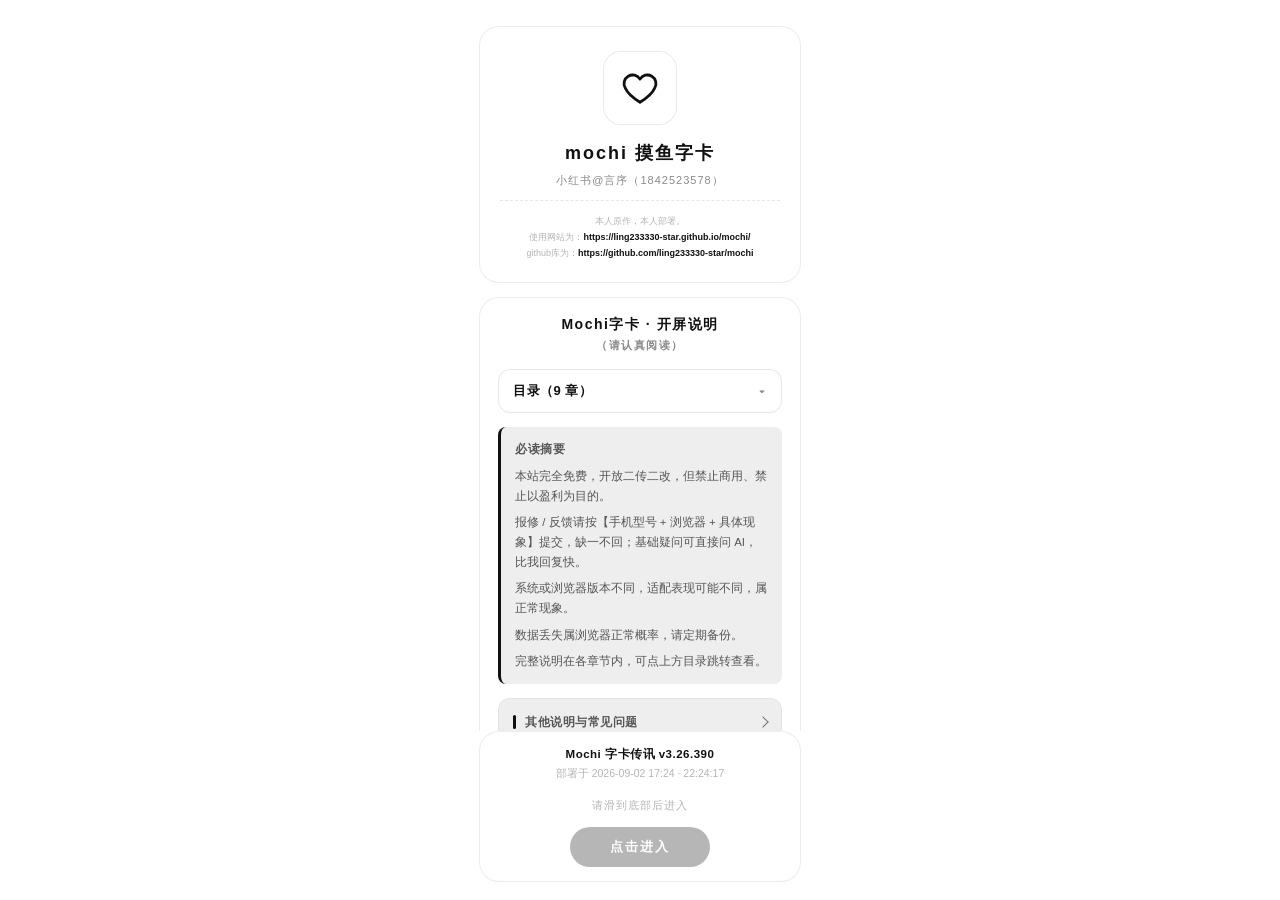
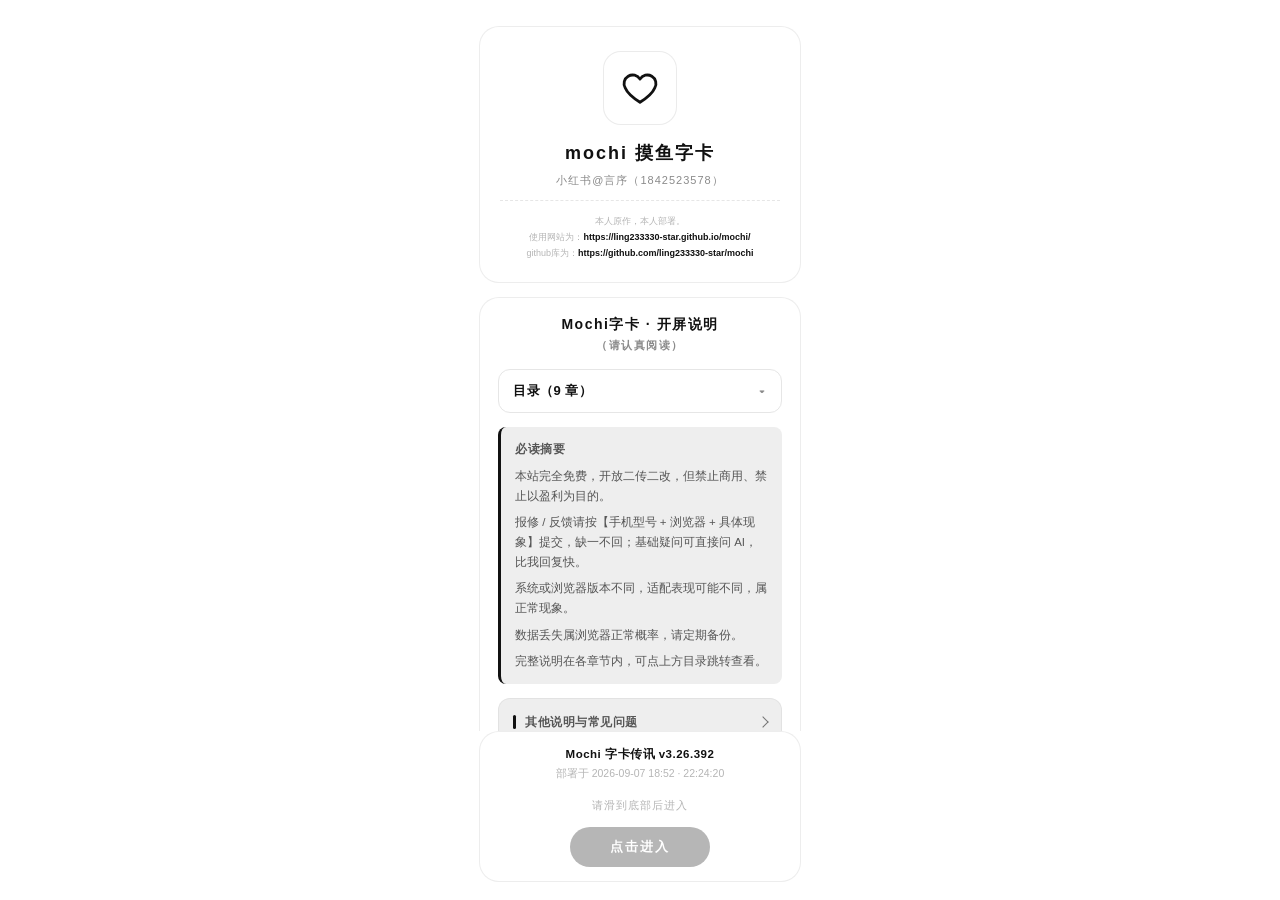
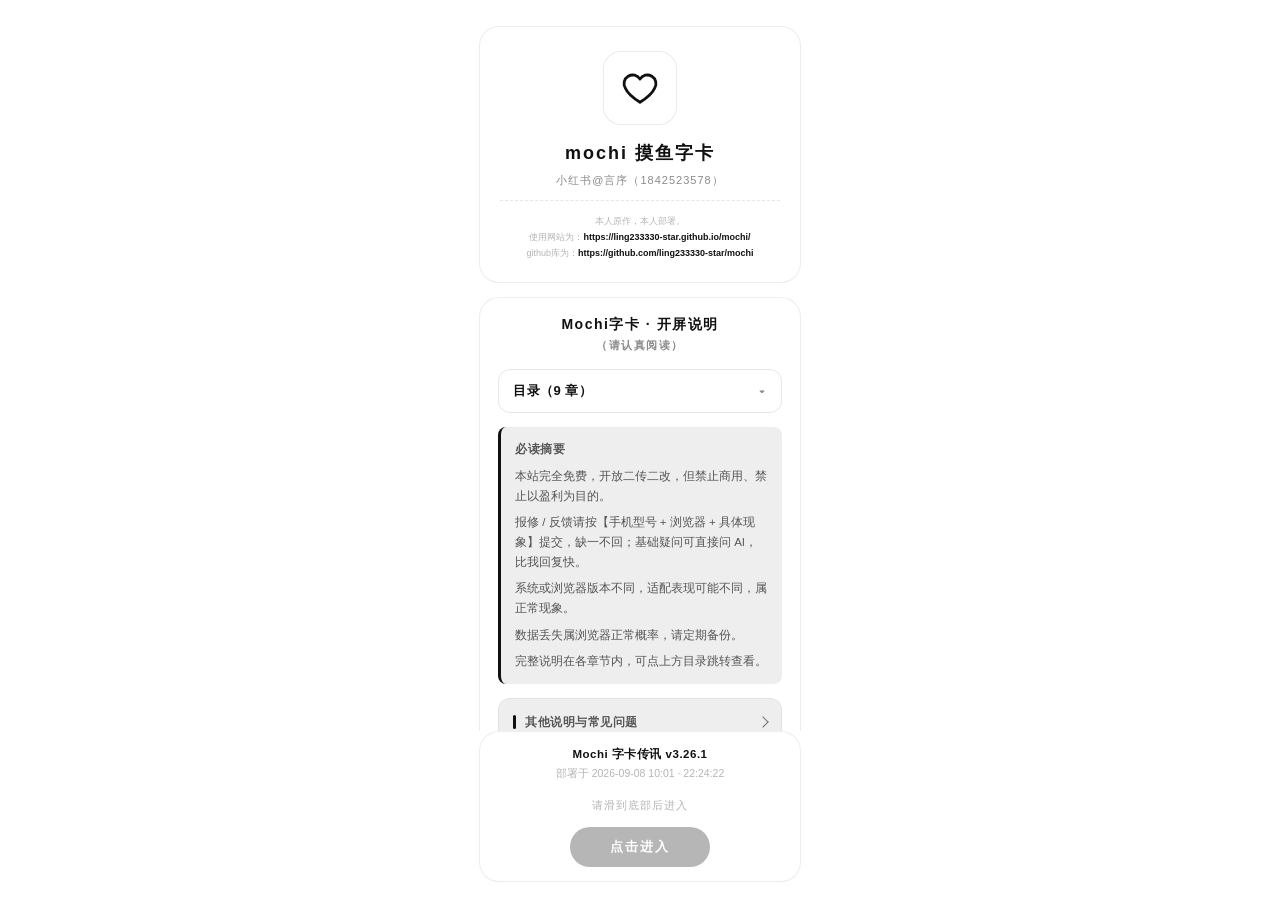
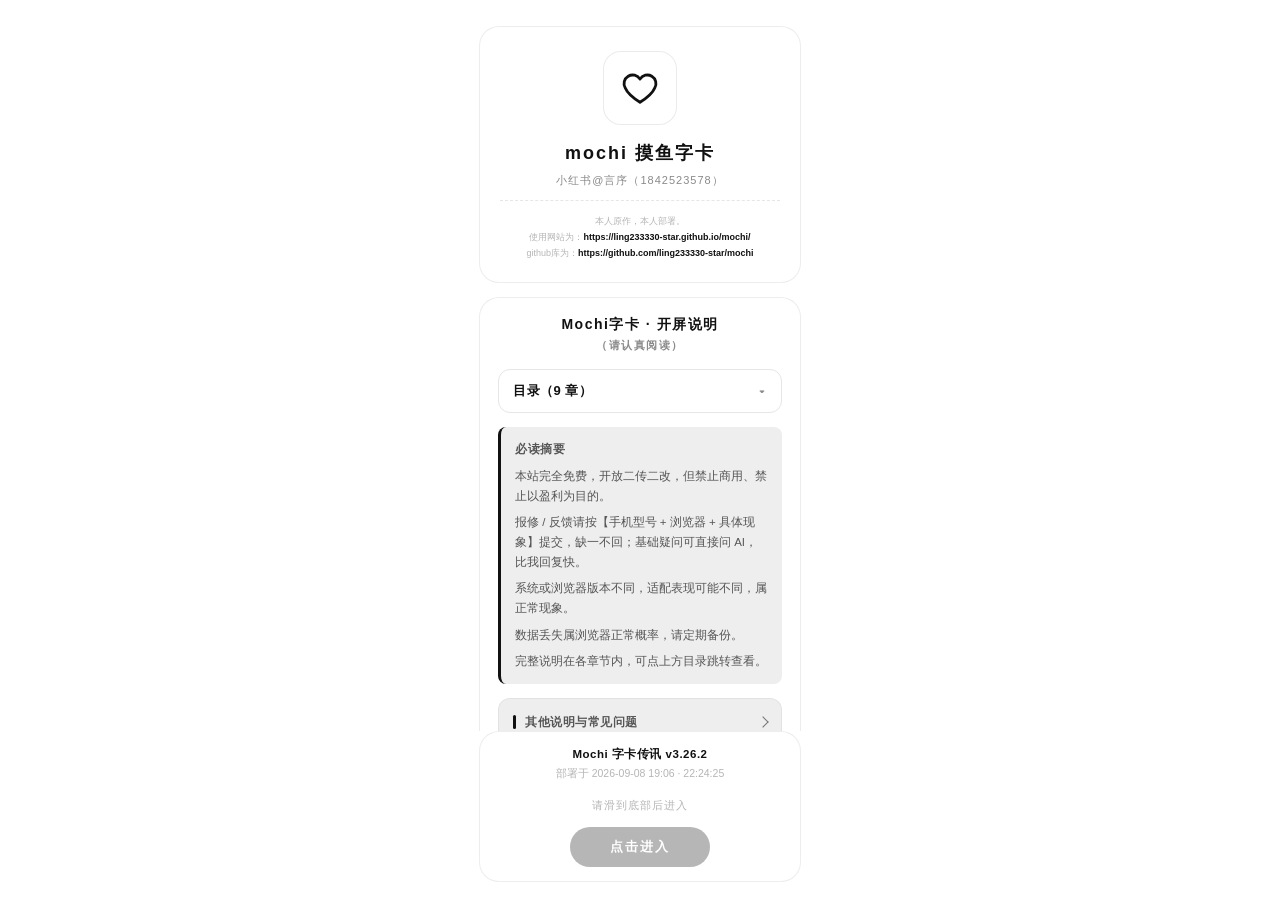
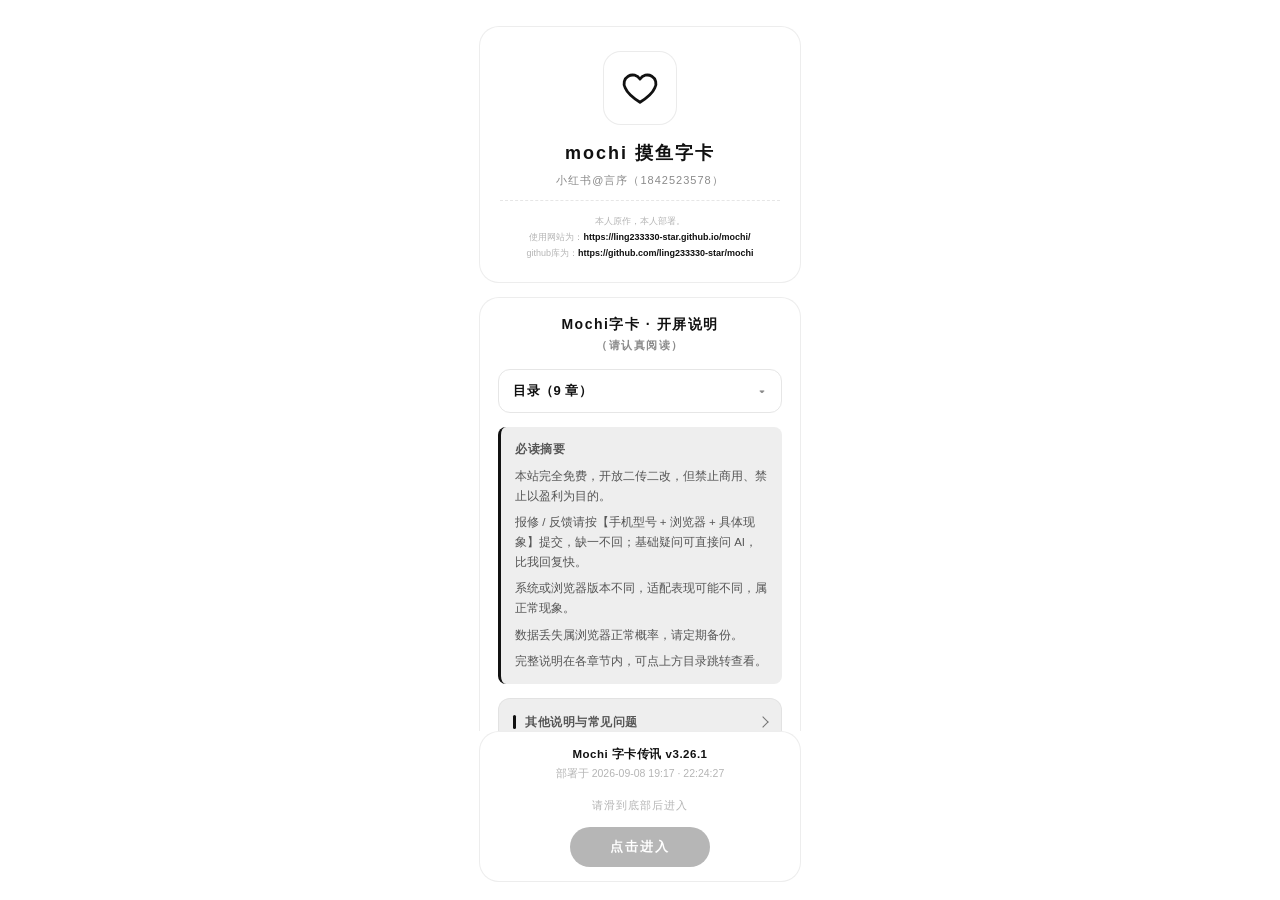
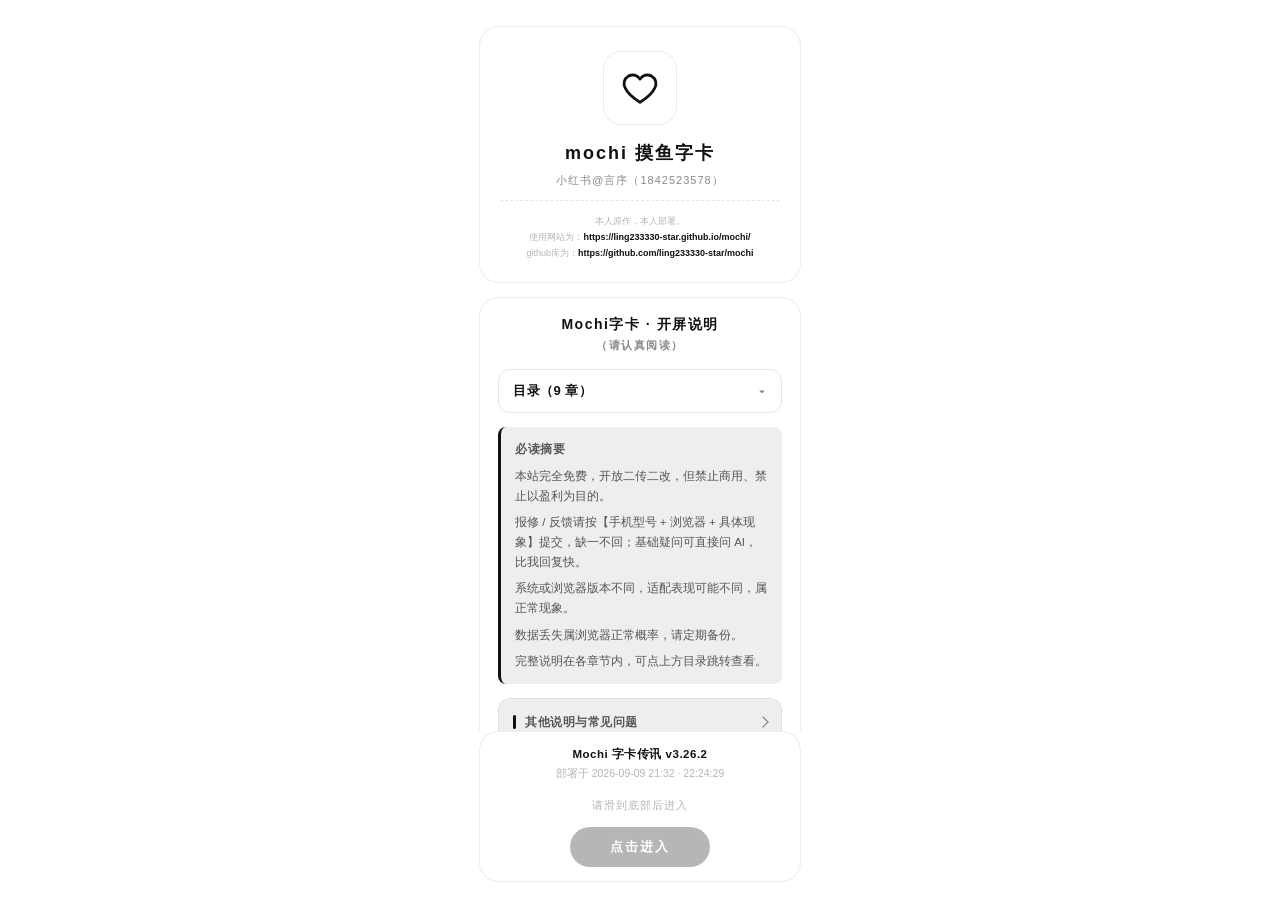
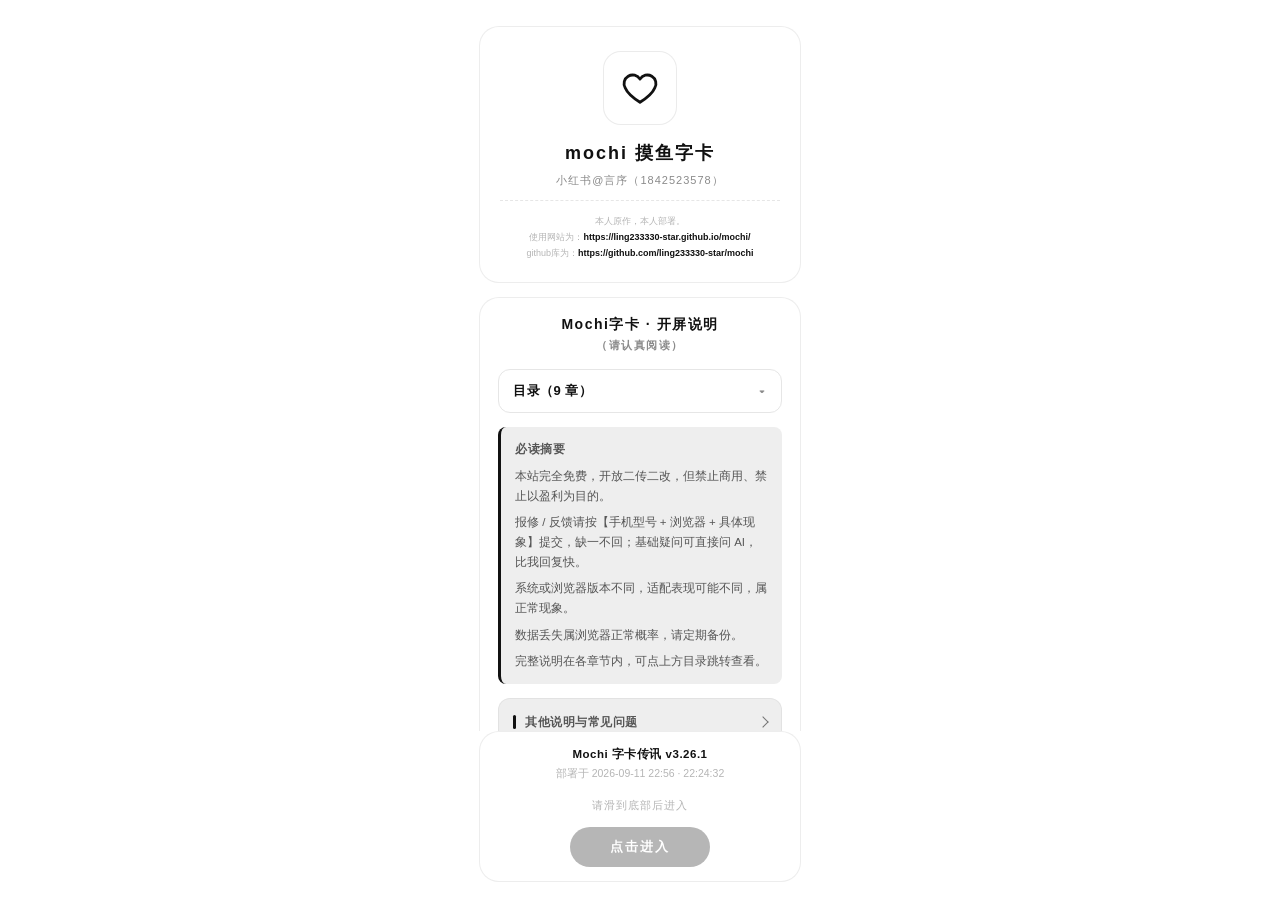
